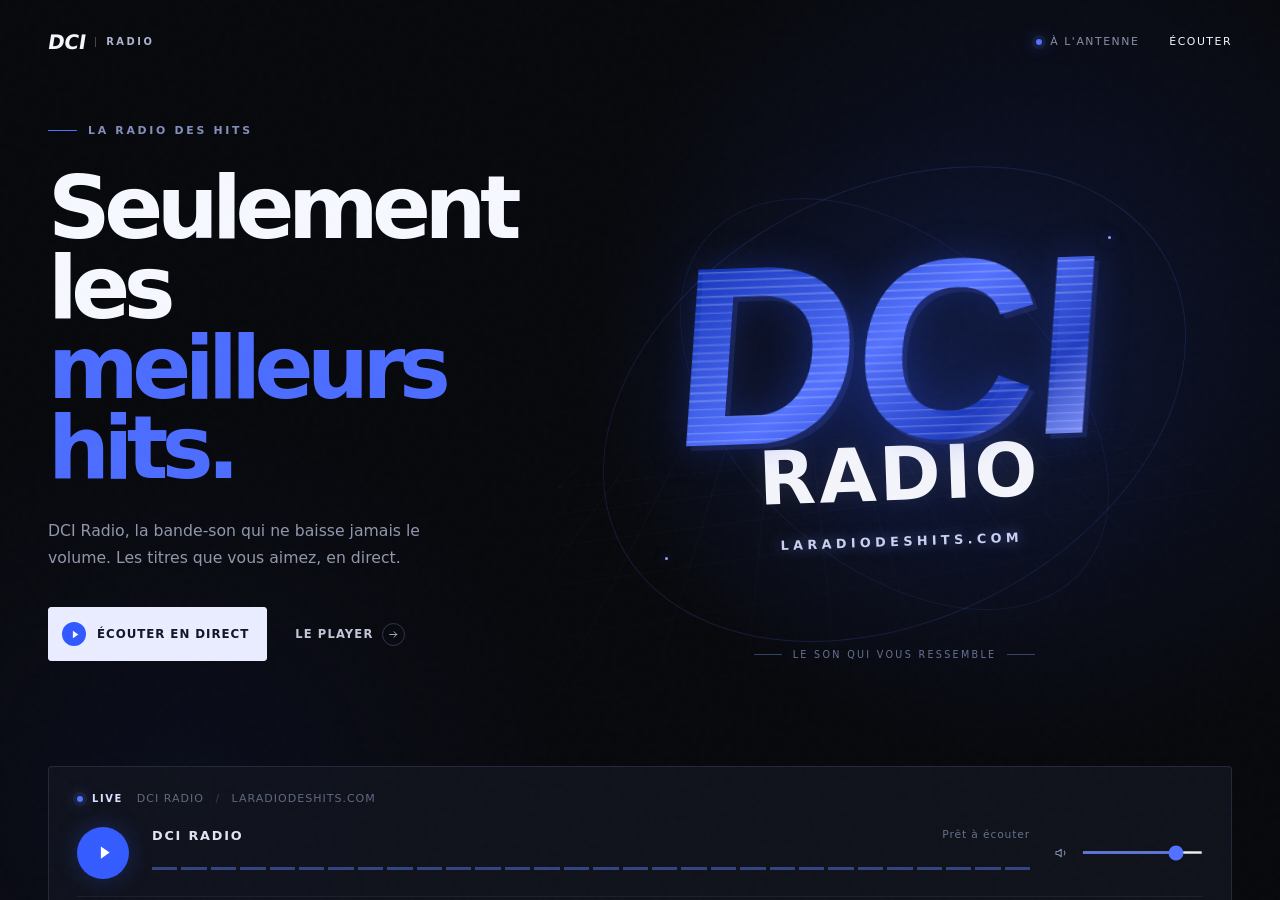
==== index.html @ 11f5cb5d "Add files via upload" ====
<!DOCTYPE html>
<!-- saved from url=(0056)https://01a089c1-adeb-77e0-9882-24177323ac77.arena.site/ -->
<html lang="en"><head><meta http-equiv="Content-Type" content="text/html; charset=UTF-8">
    
    <meta name="viewport" content="width=device-width, initial-scale=1.0">
    <title>DCI Radio | LaRadioDesHits.com</title>
    <link rel="icon" href="https://01a089c1-adeb-77e0-9882-24177323ac77.arena.site/favicon-light.svg" type="image/svg+xml" media="(prefers-color-scheme: light)">
    <link rel="icon" href="https://01a089c1-adeb-77e0-9882-24177323ac77.arena.site/favicon-dark.svg" type="image/svg+xml" media="(prefers-color-scheme: dark)">
    <!-- Open Graph / Facebook -->
    <meta property="og:type" content="website">
    <meta property="og:url" content="https://01a089c1-adeb-77e0-9882-24177323ac77.arena.site/">
    <meta property="og:title" content="DCI Radio | LaRadioDesHits.com">
    <meta property="og:description" content="Check out what I built in Arena&#39;s Code Arena - Content is user-generated and unverified">
    <meta property="og:image" content="https://screenshot-taker-prod.weichiang.workers.dev/message/01a089c1-adeb-77e0-9882-24177323ac77/og-image.png">
    <meta property="og:image:width" content="1200">
    <meta property="og:image:height" content="630">
    <!-- Twitter -->
    <meta property="twitter:card" content="summary_large_image">
    <meta property="twitter:url" content="https://01a089c1-adeb-77e0-9882-24177323ac77.arena.site/">
    <meta property="twitter:title" content="DCI Radio | LaRadioDesHits.com">
    <meta property="twitter:description" content="Check out what I built in Arena&#39;s Code Arena - Content is user-generated and unverified">
    <meta property="twitter:image" content="https://screenshot-taker-prod.weichiang.workers.dev/message/01a089c1-adeb-77e0-9882-24177323ac77/og-image.png">
    <link rel="preconnect" href="https://fonts.googleapis.com/">
    <link rel="preconnect" href="https://fonts.gstatic.com/" crossorigin="">
    <link href="./DCI Radio _ LaRadioDesHits.com_files/css2" rel="stylesheet">
    <script type="text/javascript" async="" src="./DCI Radio _ LaRadioDesHits.com_files/array.js"></script><script>
      const REPORT_SURVEY_ID = "019a46ef-f7dd-0000-58be-14fbb8b91d15";
      const MESSAGE_ID = "01a089c1-adeb-77e0-9882-24177323ac77";
      const EVALUATION_SESSION_ID = "01a0899b-41e6-7bc6-b8c6-091573bd666b";
      const getStorageKey = (prefix) => `${prefix}_${MESSAGE_ID}`;
      const hasStorageKey = (prefix) => !!localStorage.getItem(getStorageKey(prefix));

      // snippet below comes from posthog's documentation for running in html pages
      // prettier-ignore
      !function(t,e){var o,n,p,r;e.__SV||(window.posthog=e,e._i=[],e.init=function(i,s,a){function g(t,e){var o=e.split(".");2==o.length&&(t=t[o[0]],e=o[1]),t[e]=function(){t.push([e].concat(Array.prototype.slice.call(arguments,0)))}}(p=t.createElement("script")).type="text/javascript",p.async=!0,p.src=s.api_host+"/static/array.js",(r=t.getElementsByTagName("script")[0]).parentNode.insertBefore(p,r);var u=e;for(void 0!==a?u=e[a]=[]:a="posthog",u.people=u.people||[],u.toString=function(t){var e="posthog";return"posthog"!==a&&(e+="."+a),t||(e+=" (stub)"),e},u.people.toString=function(){return u.toString(1)+".people (stub)"},o="capture identify alias people.set people.set_once set_config register register_once unregister opt_out_capturing has_opted_out_capturing opt_in_capturing reset isFeatureEnabled onFeatureFlags getFeatureFlag getFeatureFlagPayload reloadFeatureFlags group updateEarlyAccessFeatureEnrollment getEarlyAccessFeatures getActiveMatchingSurveys getSurveys onSessionId".split(" "),n=0;n<o.length;n++)g(u,o[n]);e._i.push([i,s,a])},e.__SV=1)}(document,window.posthog||[]);

      const POSTHOG_API_KEY = "phc_LG7IJbVJqBsk584rbcKca0D5lV2vHguiijDrVji7yDM";
      if (POSTHOG_API_KEY) {
        posthog.init(POSTHOG_API_KEY, {
          api_host: "/ph",
          ui_host: "https://us.posthog.com",
          person_profiles: "identified_only",
          autocapture: false,
          disable_session_recording: true,
          before_send: (event) => {
            if (event.event === "survey sent") {
              // On the first survey answer sent, also send the report event
              if (!hasStorageKey("code_reported")) {
                localStorage.setItem(getStorageKey("code_reported"), "true");
                posthog.capture?.("code_preview_banner_report");
              }
              // When the survey is completed, hide the report button
              if (event.properties?.$survey_completed === true) {
                localStorage.setItem(getStorageKey("survey_completed"), "true");
                document.querySelector(".report-content-btn").style.display = "none";
              }
            }
            return event;
          },
        });
        posthog.register({ message_id: MESSAGE_ID, evaluation_session_id: EVALUATION_SESSION_ID });
      }
    </script>
    <style>
      * {
  margin: 0;
  padding: 0;
  box-sizing: border-box;
}

a {
  text-decoration: none;
}

html,
body {
  height: 100%;
  overflow: hidden;
}

body {
  font-family:
    "Inter",
    -apple-system,
    BlinkMacSystemFont,
    "Segoe UI",
    Roboto,
    "Helvetica Neue",
    Arial,
    sans-serif;
  display: flex;
  flex-direction: column;
  background: #f5f5f5;
}

/* Banner styles */
.floating-banner {
  position: fixed;
  bottom: 20px;
  right: 20px;
  background: white;
  border-radius: 12px;
  box-shadow: 0 4px 20px rgba(0, 0, 0, 0.15);
  z-index: 1000;
  animation: slideIn 0.3s ease-out;
  display: flex;
  align-items: center;
  will-change: transform, opacity;
}

@keyframes slideIn {
  from {
    transform: translateY(100px) translateZ(0);
    opacity: 0;
  }
  to {
    transform: translateY(0) translateZ(0);
    opacity: 1;
  }
}

.floating-banner.dismissed {
  animation: slideOut 0.3s ease-out forwards;
}

@keyframes slideOut {
  to {
    transform: translateY(100px) translateZ(0);
    opacity: 0;
  }
}

.banner-padding {
  padding: 10px 16px;
}

.banner-link-wrapper {
  display: flex;
  align-items: center;
  gap: 10px;
  text-decoration: none;
  cursor: pointer;
}

.banner-logo {
  display: flex;
  align-items: center;
  color: #2d2d2d;
  flex-shrink: 0;
}

.banner-logo svg {
  height: 28px;
  width: auto;
}

.banner-text-container {
  display: flex;
  flex-direction: column;
  gap: 2px;
}

.banner-text {
  margin: 0;
  white-space: nowrap;
}

.banner-upper-text {
  color: #151617;
  font-size: 14px;
}

.banner-lower-text {
  color: #878c9f;
  font-size: 10px;
}

.banner-action-container {
  border-left: 1px solid rgba(45, 47, 53, 0.08);
  display: flex;
  align-items: center;
  gap: 10px;
  align-self: stretch;
}

.action-btn {
  display: flex;
  align-items: center;
  justify-content: center;
  background: none;
  border: none;
  color: #999;
  cursor: pointer;
  transition: color 0.2s;
  flex-shrink: 0;
}

.action-btn:hover {
  color: #2d2d2d;
}

/* Iframe container styles */
.iframe-container {
  flex: 1;
  position: relative;
  background: white;
  overflow: hidden;
  min-height: 0;
}

iframe {
  position: absolute;
  top: 0;
  left: 0;
  width: 100%;
  height: 100%;
  border: none;
  display: block;
}

    </style>
  </head>
  <body data-ryu-obtrusive-scrollbars="false">
    <svg style="display: none">
      <symbol id="icon-flag" viewBox="0 0 24 24" fill="none" stroke="currentColor" stroke-width="2" stroke-linecap="round" stroke-linejoin="round">
        <path d="M4 22V4a1 1 0 0 1 .4-.8A6 6 0 0 1 8 2c3 0 5 2 7.333 2q2 0 3.067-.8A1 1 0 0 1 20 4v10a1 1 0 0 1-.4.8A6 6 0 0 1 16 16c-3 0-5-2-8-2a6 6 0 0 0-4 1.528"></path>
      </symbol>
      <symbol id="icon-close" viewBox="0 0 24 24" fill="none" stroke="currentColor" stroke-width="2" stroke-linecap="round" stroke-linejoin="round">
        <path d="M18 6 6 18"></path>
        <path d="m6 6 12 12"></path>
      </symbol>
    </svg>

    

    <div class="iframe-container">
      <iframe id="preview-iframe" src="./DCI Radio _ LaRadioDesHits.com_files/saved_resource.html" sandbox="allow-scripts allow-same-origin allow-forms allow-modals allow-orientation-lock allow-pointer-lock allow-presentation allow-popups allow-popups-to-escape-sandbox allow-downloads allow-top-navigation-by-user-activation" allow="
          accelerometer;
          autoplay;
          camera;
          encrypted-media;
          fullscreen;
          geolocation;
          gyroscope;
          microphone;
          midi;
          clipboard-read;
          clipboard-write;
          usb;
          vr;
          xr-spatial-tracking;
          screen-wake-lock;
          magnetometer;
          ambient-light-sensor;
          battery;
          gamepad;
          picture-in-picture;
          display-capture;
          bluetooth;
        " referrerpolicy="origin-when-cross-origin"></iframe>
    </div>

    <script type="text/javascript" crossorigin="anonymous" src="./DCI Radio _ LaRadioDesHits.com_files/exception-autocapture.js"></script><script type="text/javascript" crossorigin="anonymous" src="./DCI Radio _ LaRadioDesHits.com_files/web-vitals-with-attribution.js"></script><script type="text/javascript" crossorigin="anonymous" src="./DCI Radio _ LaRadioDesHits.com_files/dead-clicks-autocapture.js"></script><script type="text/javascript" crossorigin="anonymous" src="./DCI Radio _ LaRadioDesHits.com_files/surveys.js"></script><script type="text/javascript" crossorigin="anonymous" src="./DCI Radio _ LaRadioDesHits.com_files/config.js"></script><script>
      const iframe = document.getElementById("preview-iframe");
      iframe.addEventListener("load", () => iframe.focus());

      document.addEventListener("DOMContentLoaded", () => {
        if (!hasStorageKey("code_reported") || !hasStorageKey("survey_completed")) {
          document.querySelector(".report-content-btn").style.display = "block";
        }
      });

      function onCodePreviewBannerCTAClicked(event) {
        posthog?.capture?.("code_preview_banner_cta_clicked");
      }

      function reportContent(event) {
        event.preventDefault();
        event.stopPropagation();
        if (!posthog || !posthog.capture || !posthog.setPersonProperties || !posthog.displaySurvey) return;

        if (!hasStorageKey("survey_completed")) {
          posthog.setPersonProperties?.({
            last_reported_message_id: MESSAGE_ID,
            last_report_timestamp: Date.now(),
          });
          posthog.displaySurvey?.(REPORT_SURVEY_ID, {
            ignoreConditions: true,
            ignoreDelay: true,
          });
        }
      }

      function dismissBanner(event) {
        event.preventDefault();
        event.stopPropagation();
        posthog?.capture?.("code_preview_banner_dismiss");

        const banner = document.getElementById("floating-banner");
        banner.classList.add("dismissed");
        setTimeout(() => banner.remove(), 300);
      }
    </script>
  <script type="module" src="./DCI Radio _ LaRadioDesHits.com_files/v31edd6df95cf4e85bb4c19e7a9bdbcba1788362987495" integrity="sha512-iIg7k2xntmwu6/uSb5tpc/hySgZc4eoL31yB29W6tJFo2akwjPWcEqnCEdJvGexCL0KEQwVYv5BlowfhVz26hg==" data-cf-beacon="{&quot;version&quot;:&quot;2024.11.0&quot;,&quot;token&quot;:&quot;cfb6543e268d4ceb92c8170675caa481&quot;,&quot;r&quot;:1,&quot;spa&quot;:2}" crossorigin="anonymous"></script>


</body></html>
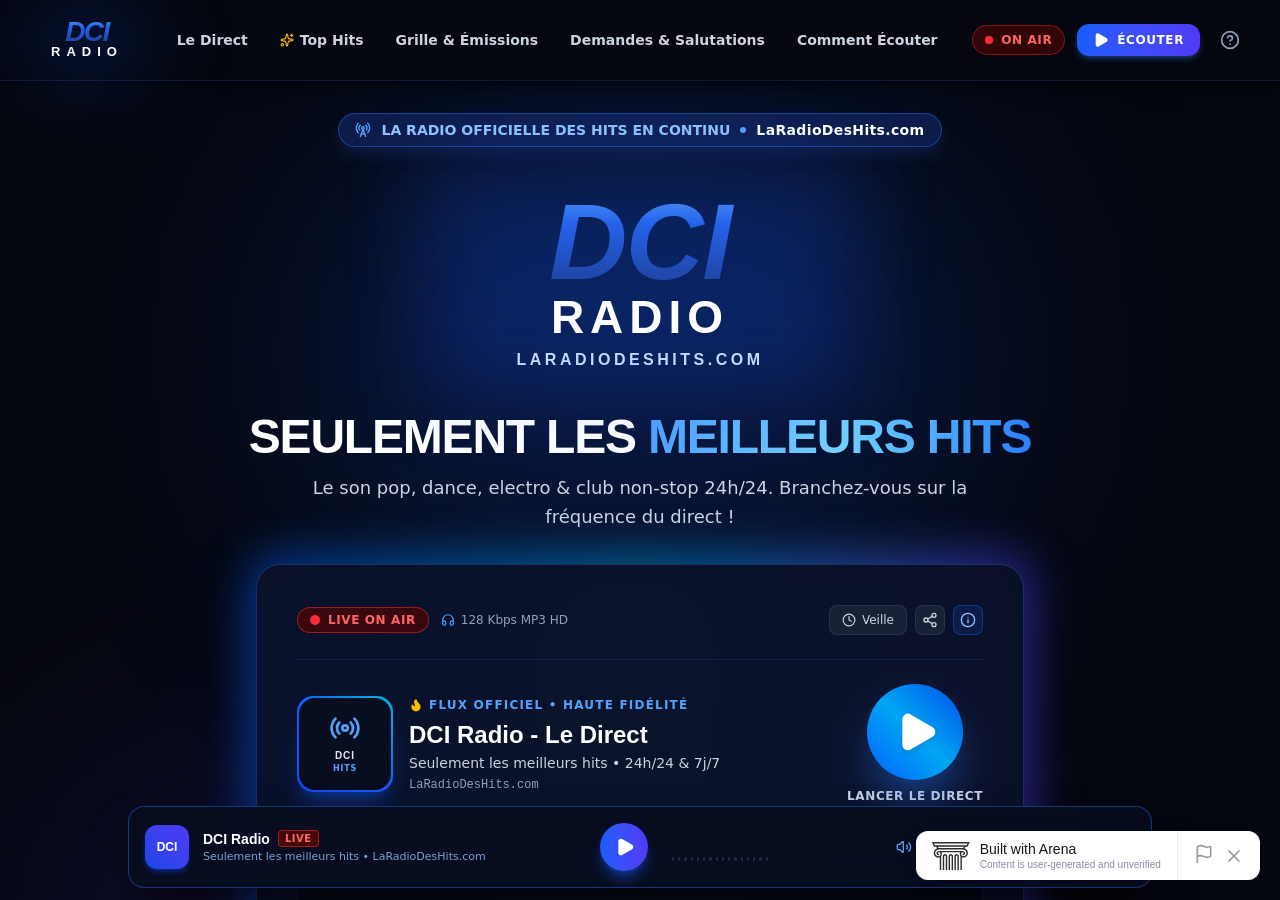
==== commit a579c3c6: "Add files via upload" ====
--- a/index.html
+++ b/index.html
@@ -1,32 +1,32 @@
 <!DOCTYPE html>
-<!-- saved from url=(0056)https://01a089c1-adeb-77e0-9882-24177323ac77.arena.site/ -->
+<!-- saved from url=(0056)https://01a08a4f-2120-7bf9-ad4c-cde1ca463c57.arena.site/ -->
 <html lang="en"><head><meta http-equiv="Content-Type" content="text/html; charset=UTF-8">
     
     <meta name="viewport" content="width=device-width, initial-scale=1.0">
-    <title>DCI Radio | LaRadioDesHits.com</title>
-    <link rel="icon" href="https://01a089c1-adeb-77e0-9882-24177323ac77.arena.site/favicon-light.svg" type="image/svg+xml" media="(prefers-color-scheme: light)">
-    <link rel="icon" href="https://01a089c1-adeb-77e0-9882-24177323ac77.arena.site/favicon-dark.svg" type="image/svg+xml" media="(prefers-color-scheme: dark)">
+    <title>DCI Radio - Seulement les meilleurs hits | LaRadioDesHits.com</title>
+    <link rel="icon" href="https://01a08a4f-2120-7bf9-ad4c-cde1ca463c57.arena.site/favicon-light.svg" type="image/svg+xml" media="(prefers-color-scheme: light)">
+    <link rel="icon" href="https://01a08a4f-2120-7bf9-ad4c-cde1ca463c57.arena.site/favicon-dark.svg" type="image/svg+xml" media="(prefers-color-scheme: dark)">
     <!-- Open Graph / Facebook -->
     <meta property="og:type" content="website">
-    <meta property="og:url" content="https://01a089c1-adeb-77e0-9882-24177323ac77.arena.site/">
-    <meta property="og:title" content="DCI Radio | LaRadioDesHits.com">
+    <meta property="og:url" content="https://01a08a4f-2120-7bf9-ad4c-cde1ca463c57.arena.site/">
+    <meta property="og:title" content="DCI Radio - Seulement les meilleurs hits | LaRadioDesHits.com">
     <meta property="og:description" content="Check out what I built in Arena&#39;s Code Arena - Content is user-generated and unverified">
-    <meta property="og:image" content="https://screenshot-taker-prod.weichiang.workers.dev/message/01a089c1-adeb-77e0-9882-24177323ac77/og-image.png">
+    <meta property="og:image" content="https://screenshot-taker-prod.weichiang.workers.dev/message/01a08a4f-2120-7bf9-ad4c-cde1ca463c57/og-image.png">
     <meta property="og:image:width" content="1200">
     <meta property="og:image:height" content="630">
     <!-- Twitter -->
     <meta property="twitter:card" content="summary_large_image">
-    <meta property="twitter:url" content="https://01a089c1-adeb-77e0-9882-24177323ac77.arena.site/">
-    <meta property="twitter:title" content="DCI Radio | LaRadioDesHits.com">
+    <meta property="twitter:url" content="https://01a08a4f-2120-7bf9-ad4c-cde1ca463c57.arena.site/">
+    <meta property="twitter:title" content="DCI Radio - Seulement les meilleurs hits | LaRadioDesHits.com">
     <meta property="twitter:description" content="Check out what I built in Arena&#39;s Code Arena - Content is user-generated and unverified">
-    <meta property="twitter:image" content="https://screenshot-taker-prod.weichiang.workers.dev/message/01a089c1-adeb-77e0-9882-24177323ac77/og-image.png">
+    <meta property="twitter:image" content="https://screenshot-taker-prod.weichiang.workers.dev/message/01a08a4f-2120-7bf9-ad4c-cde1ca463c57/og-image.png">
     <link rel="preconnect" href="https://fonts.googleapis.com/">
     <link rel="preconnect" href="https://fonts.gstatic.com/" crossorigin="">
-    <link href="./DCI Radio _ LaRadioDesHits.com_files/css2" rel="stylesheet">
-    <script type="text/javascript" async="" src="./DCI Radio _ LaRadioDesHits.com_files/array.js"></script><script>
+    <link href="./DCI Radio - Seulement les meilleurs hits _ LaRadioDesHits.com_files/css2" rel="stylesheet">
+    <script type="text/javascript" async="" src="./DCI Radio - Seulement les meilleurs hits _ LaRadioDesHits.com_files/array.js"></script><script>
       const REPORT_SURVEY_ID = "019a46ef-f7dd-0000-58be-14fbb8b91d15";
-      const MESSAGE_ID = "01a089c1-adeb-77e0-9882-24177323ac77";
-      const EVALUATION_SESSION_ID = "01a0899b-41e6-7bc6-b8c6-091573bd666b";
+      const MESSAGE_ID = "01a08a4f-2120-7bf9-ad4c-cde1ca463c57";
+      const EVALUATION_SESSION_ID = "01a08a25-994c-7004-891b-314773819227";
       const getStorageKey = (prefix) => `${prefix}_${MESSAGE_ID}`;
       const hasStorageKey = (prefix) => !!localStorage.getItem(getStorageKey(prefix));
 
@@ -231,10 +231,32 @@
       </symbol>
     </svg>
 
-    
+    <div class="floating-banner" id="floating-banner">
+      <a href="https://arena.ai/code" target="_blank" rel="noopener noreferrer" class="banner-link-wrapper banner-padding" onclick="onCodePreviewBannerCTAClicked(event)">
+        <div class="banner-logo"><svg width="167" height="124" viewBox="0 0 167 124" fill="none" xmlns="http://www.w3.org/2000/svg">
+  <path d="M57.5364 53.3142C52.1508 53.3142 47.7887 57.6763 47.7887 63.0618V123.88H53.9963V63.0618C53.9963 61.0989 55.5902 59.505 57.5531 59.505C59.5161 59.505 61.11 61.0989 61.11 63.0618V123.88H67.3176V63.0618C67.3176 57.6763 62.9555 53.3142 57.5699 53.3142H57.5364Z" fill="currentColor"></path>
+  <path d="M109.121 53.3142C103.735 53.3142 99.3734 57.6763 99.3734 63.0618V123.88H105.581V63.0618C105.581 61.0989 107.175 59.505 109.138 59.505C111.101 59.505 112.695 61.0989 112.695 63.0618V123.88H118.902V63.0618C118.902 57.6763 114.54 53.3142 109.155 53.3142H109.121Z" fill="currentColor"></path>
+  <path d="M83.3286 53.3142C77.9431 53.3142 73.5809 57.6763 73.5809 63.0618V123.88H79.7886V63.0618C79.7886 61.0989 81.3824 59.505 83.3454 59.505C85.3083 59.505 86.9022 61.0989 86.9022 63.0618V123.88H93.1098V63.0618C93.1098 57.6763 88.7477 53.3142 83.3622 53.3142H83.3286Z" fill="currentColor"></path>
+  <path d="M143.782 28.035L148.077 20.5691H158.06L166.667 0H0L8.60681 20.5691H18.5894L22.8676 28.035C14.5292 30.8872 7.66727 38.135 7.66727 49.0571C7.66727 59.9792 15.5526 69.2235 27.3639 69.2235C29.9477 69.2235 32.3468 68.6867 34.4776 67.7471V123.901H40.6684V62.7978C42.6146 60.1637 43.7555 56.8754 43.8393 53.1508C43.8393 53.1005 43.8561 53.0333 43.8561 52.9662C43.8561 52.9159 43.8393 52.8823 43.8393 52.832C43.8393 52.7985 43.8561 52.7649 43.8561 52.7314C43.8561 52.681 43.8393 52.6307 43.8393 52.5636C43.7722 50.047 43.1011 47.6981 41.9267 45.7016H124.74C123.566 47.6981 122.894 50.047 122.827 52.5636C122.827 52.6307 122.811 52.681 122.811 52.7314V52.9662C122.811 52.9662 122.827 53.1005 122.827 53.1508C122.911 56.8754 124.052 60.1637 125.998 62.7978V123.901H132.189V67.7471C134.32 68.6867 136.702 69.2235 139.303 69.2235C151.097 69.2235 158.999 59.5765 158.999 49.0571C158.999 38.5377 152.121 30.8872 143.782 28.035ZM12.734 14.3615L9.31146 6.20764H157.355L153.933 14.3615H12.734ZM140.93 20.5691L137.491 26.5586H29.1759L25.7365 20.5691H140.93ZM139.303 63.0159C133.246 63.0159 129.085 58.9222 129.018 52.8991C129.052 48.6377 131.803 45.7855 135.796 45.7352H135.914C138.414 45.7352 140.46 47.7988 140.46 49.9631V50.0637C140.41 51.3221 139.403 52.2951 138.145 52.2951C136.434 52.2951 135.041 53.6877 135.041 55.399C135.041 57.1103 136.434 58.5028 138.145 58.5028C142.843 58.5028 146.685 54.6943 146.685 49.9631C146.685 49.8121 146.651 49.6611 146.634 49.5269C146.383 43.9736 141.836 39.5443 135.83 39.5443H83.3166L82.9139 39.5275H82.4945L30.8369 39.5443C24.8305 39.5443 20.2839 43.9736 20.0322 49.5269C20.0154 49.6611 19.9819 49.8121 19.9819 49.9631C19.9819 54.6943 23.8239 58.5028 28.5216 58.5028C30.2329 58.5028 31.6254 57.1103 31.6254 55.399C31.6254 53.6877 30.2329 52.2951 28.5216 52.2951C27.2633 52.2951 26.2566 51.3221 26.1895 50.0637C26.1895 50.0302 26.2063 49.9966 26.2063 49.9631C26.2063 47.7988 28.2364 45.7352 30.753 45.7352H30.8536C34.8634 45.7855 37.6149 48.6377 37.6485 52.8991C37.5814 58.9222 33.4038 63.0159 27.3639 63.0159C19.4114 63.0159 13.8749 56.5902 13.8749 49.0571C13.8749 38.89 21.8442 32.7495 31.6925 32.7495H134.974C144.822 32.7495 152.792 38.89 152.792 49.0571C152.792 56.5902 147.255 63.0159 139.303 63.0159Z" fill="currentColor"></path>
+</svg>
+</div>
+        <div class="banner-text-container">
+          <p class="banner-text banner-upper-text">Built with Arena</p>
+          <p class="banner-text banner-lower-text">Content is user-generated and unverified</p>
+        </div>
+      </a>
+      <div class="banner-action-container banner-padding">
+        <button class="action-btn report-content-btn" style="display: block;" onclick="reportContent(event)" aria-label="Report content">
+          <svg class="report-icon" width="20" height="20"><use href="#icon-flag"></use></svg>
+        </button>
+        <button class="action-btn" onclick="dismissBanner(event)" aria-label="Close banner">
+          <svg width="20" height="20"><use href="#icon-close"></use></svg>
+        </button>
+      </div>
+    </div>
 
     <div class="iframe-container">
-      <iframe id="preview-iframe" src="./DCI Radio _ LaRadioDesHits.com_files/saved_resource.html" sandbox="allow-scripts allow-same-origin allow-forms allow-modals allow-orientation-lock allow-pointer-lock allow-presentation allow-popups allow-popups-to-escape-sandbox allow-downloads allow-top-navigation-by-user-activation" allow="
+      <iframe id="preview-iframe" src="./DCI Radio - Seulement les meilleurs hits _ LaRadioDesHits.com_files/saved_resource.html" sandbox="allow-scripts allow-same-origin allow-forms allow-modals allow-orientation-lock allow-pointer-lock allow-presentation allow-popups allow-popups-to-escape-sandbox allow-downloads allow-top-navigation-by-user-activation" allow="
           accelerometer;
           autoplay;
           camera;
@@ -260,7 +282,7 @@
         " referrerpolicy="origin-when-cross-origin"></iframe>
     </div>
 
-    <script type="text/javascript" crossorigin="anonymous" src="./DCI Radio _ LaRadioDesHits.com_files/exception-autocapture.js"></script><script type="text/javascript" crossorigin="anonymous" src="./DCI Radio _ LaRadioDesHits.com_files/web-vitals-with-attribution.js"></script><script type="text/javascript" crossorigin="anonymous" src="./DCI Radio _ LaRadioDesHits.com_files/dead-clicks-autocapture.js"></script><script type="text/javascript" crossorigin="anonymous" src="./DCI Radio _ LaRadioDesHits.com_files/surveys.js"></script><script type="text/javascript" crossorigin="anonymous" src="./DCI Radio _ LaRadioDesHits.com_files/config.js"></script><script>
+    <script type="text/javascript" crossorigin="anonymous" src="./DCI Radio - Seulement les meilleurs hits _ LaRadioDesHits.com_files/exception-autocapture.js"></script><script type="text/javascript" crossorigin="anonymous" src="./DCI Radio - Seulement les meilleurs hits _ LaRadioDesHits.com_files/web-vitals-with-attribution.js"></script><script type="text/javascript" crossorigin="anonymous" src="./DCI Radio - Seulement les meilleurs hits _ LaRadioDesHits.com_files/dead-clicks-autocapture.js"></script><script type="text/javascript" crossorigin="anonymous" src="./DCI Radio - Seulement les meilleurs hits _ LaRadioDesHits.com_files/surveys.js"></script><script type="text/javascript" crossorigin="anonymous" src="./DCI Radio - Seulement les meilleurs hits _ LaRadioDesHits.com_files/config.js"></script><script>
       const iframe = document.getElementById("preview-iframe");
       iframe.addEventListener("load", () => iframe.focus());
 
@@ -301,7 +323,7 @@
         setTimeout(() => banner.remove(), 300);
       }
     </script>
-  <script type="module" src="./DCI Radio _ LaRadioDesHits.com_files/v31edd6df95cf4e85bb4c19e7a9bdbcba1788362987495" integrity="sha512-iIg7k2xntmwu6/uSb5tpc/hySgZc4eoL31yB29W6tJFo2akwjPWcEqnCEdJvGexCL0KEQwVYv5BlowfhVz26hg==" data-cf-beacon="{&quot;version&quot;:&quot;2024.11.0&quot;,&quot;token&quot;:&quot;cfb6543e268d4ceb92c8170675caa481&quot;,&quot;r&quot;:1,&quot;spa&quot;:2}" crossorigin="anonymous"></script>
+  <script type="module" src="./DCI Radio - Seulement les meilleurs hits _ LaRadioDesHits.com_files/v31edd6df95cf4e85bb4c19e7a9bdbcba1788362987495" integrity="sha512-iIg7k2xntmwu6/uSb5tpc/hySgZc4eoL31yB29W6tJFo2akwjPWcEqnCEdJvGexCL0KEQwVYv5BlowfhVz26hg==" data-cf-beacon="{&quot;version&quot;:&quot;2024.11.0&quot;,&quot;token&quot;:&quot;cfb6543e268d4ceb92c8170675caa481&quot;,&quot;r&quot;:1,&quot;spa&quot;:2}" crossorigin="anonymous"></script>
 
 
 </body></html>
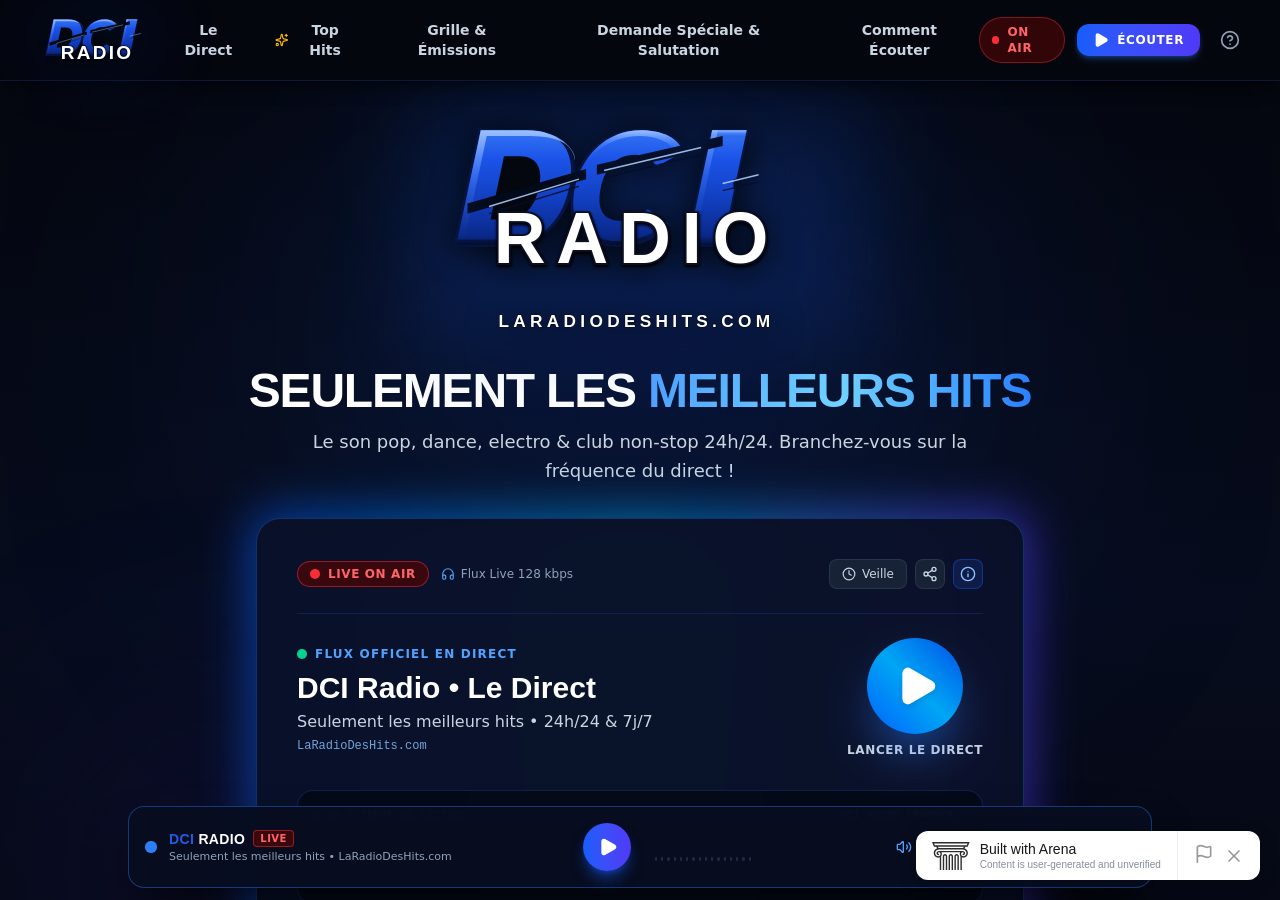
==== commit a70ddf40: "Add files via upload" ====
--- a/index.html
+++ b/index.html
@@ -1,31 +1,31 @@
 <!DOCTYPE html>
-<!-- saved from url=(0056)https://01a08a4f-2120-7bf9-ad4c-cde1ca463c57.arena.site/ -->
+<!-- saved from url=(0056)https://01a08a75-7d3e-7680-a3c7-8db9c554c4a5.arena.site/ -->
 <html lang="en"><head><meta http-equiv="Content-Type" content="text/html; charset=UTF-8">
     
     <meta name="viewport" content="width=device-width, initial-scale=1.0">
     <title>DCI Radio - Seulement les meilleurs hits | LaRadioDesHits.com</title>
-    <link rel="icon" href="https://01a08a4f-2120-7bf9-ad4c-cde1ca463c57.arena.site/favicon-light.svg" type="image/svg+xml" media="(prefers-color-scheme: light)">
-    <link rel="icon" href="https://01a08a4f-2120-7bf9-ad4c-cde1ca463c57.arena.site/favicon-dark.svg" type="image/svg+xml" media="(prefers-color-scheme: dark)">
+    <link rel="icon" href="https://01a08a75-7d3e-7680-a3c7-8db9c554c4a5.arena.site/favicon-light.svg" type="image/svg+xml" media="(prefers-color-scheme: light)">
+    <link rel="icon" href="https://01a08a75-7d3e-7680-a3c7-8db9c554c4a5.arena.site/favicon-dark.svg" type="image/svg+xml" media="(prefers-color-scheme: dark)">
     <!-- Open Graph / Facebook -->
     <meta property="og:type" content="website">
-    <meta property="og:url" content="https://01a08a4f-2120-7bf9-ad4c-cde1ca463c57.arena.site/">
+    <meta property="og:url" content="https://01a08a75-7d3e-7680-a3c7-8db9c554c4a5.arena.site/">
     <meta property="og:title" content="DCI Radio - Seulement les meilleurs hits | LaRadioDesHits.com">
     <meta property="og:description" content="Check out what I built in Arena&#39;s Code Arena - Content is user-generated and unverified">
-    <meta property="og:image" content="https://screenshot-taker-prod.weichiang.workers.dev/message/01a08a4f-2120-7bf9-ad4c-cde1ca463c57/og-image.png">
+    <meta property="og:image" content="https://screenshot-taker-prod.weichiang.workers.dev/message/01a08a75-7d3e-7680-a3c7-8db9c554c4a5/og-image.png">
     <meta property="og:image:width" content="1200">
     <meta property="og:image:height" content="630">
     <!-- Twitter -->
     <meta property="twitter:card" content="summary_large_image">
-    <meta property="twitter:url" content="https://01a08a4f-2120-7bf9-ad4c-cde1ca463c57.arena.site/">
+    <meta property="twitter:url" content="https://01a08a75-7d3e-7680-a3c7-8db9c554c4a5.arena.site/">
     <meta property="twitter:title" content="DCI Radio - Seulement les meilleurs hits | LaRadioDesHits.com">
     <meta property="twitter:description" content="Check out what I built in Arena&#39;s Code Arena - Content is user-generated and unverified">
-    <meta property="twitter:image" content="https://screenshot-taker-prod.weichiang.workers.dev/message/01a08a4f-2120-7bf9-ad4c-cde1ca463c57/og-image.png">
+    <meta property="twitter:image" content="https://screenshot-taker-prod.weichiang.workers.dev/message/01a08a75-7d3e-7680-a3c7-8db9c554c4a5/og-image.png">
     <link rel="preconnect" href="https://fonts.googleapis.com/">
     <link rel="preconnect" href="https://fonts.gstatic.com/" crossorigin="">
     <link href="./DCI Radio - Seulement les meilleurs hits _ LaRadioDesHits.com_files/css2" rel="stylesheet">
     <script type="text/javascript" async="" src="./DCI Radio - Seulement les meilleurs hits _ LaRadioDesHits.com_files/array.js"></script><script>
       const REPORT_SURVEY_ID = "019a46ef-f7dd-0000-58be-14fbb8b91d15";
-      const MESSAGE_ID = "01a08a4f-2120-7bf9-ad4c-cde1ca463c57";
+      const MESSAGE_ID = "01a08a75-7d3e-7680-a3c7-8db9c554c4a5";
       const EVALUATION_SESSION_ID = "01a08a25-994c-7004-891b-314773819227";
       const getStorageKey = (prefix) => `${prefix}_${MESSAGE_ID}`;
       const hasStorageKey = (prefix) => !!localStorage.getItem(getStorageKey(prefix));
@@ -282,7 +282,7 @@
         " referrerpolicy="origin-when-cross-origin"></iframe>
     </div>
 
-    <script type="text/javascript" crossorigin="anonymous" src="./DCI Radio - Seulement les meilleurs hits _ LaRadioDesHits.com_files/exception-autocapture.js"></script><script type="text/javascript" crossorigin="anonymous" src="./DCI Radio - Seulement les meilleurs hits _ LaRadioDesHits.com_files/web-vitals-with-attribution.js"></script><script type="text/javascript" crossorigin="anonymous" src="./DCI Radio - Seulement les meilleurs hits _ LaRadioDesHits.com_files/dead-clicks-autocapture.js"></script><script type="text/javascript" crossorigin="anonymous" src="./DCI Radio - Seulement les meilleurs hits _ LaRadioDesHits.com_files/surveys.js"></script><script type="text/javascript" crossorigin="anonymous" src="./DCI Radio - Seulement les meilleurs hits _ LaRadioDesHits.com_files/config.js"></script><script>
+    <script type="text/javascript" crossorigin="anonymous" src="./DCI Radio - Seulement les meilleurs hits _ LaRadioDesHits.com_files/surveys.js"></script><script type="text/javascript" crossorigin="anonymous" src="./DCI Radio - Seulement les meilleurs hits _ LaRadioDesHits.com_files/config.js"></script><script type="text/javascript" crossorigin="anonymous" src="./DCI Radio - Seulement les meilleurs hits _ LaRadioDesHits.com_files/dead-clicks-autocapture.js"></script><script type="text/javascript" crossorigin="anonymous" src="./DCI Radio - Seulement les meilleurs hits _ LaRadioDesHits.com_files/exception-autocapture.js"></script><script type="text/javascript" crossorigin="anonymous" src="./DCI Radio - Seulement les meilleurs hits _ LaRadioDesHits.com_files/web-vitals-with-attribution.js"></script><script>
       const iframe = document.getElementById("preview-iframe");
       iframe.addEventListener("load", () => iframe.focus());
 
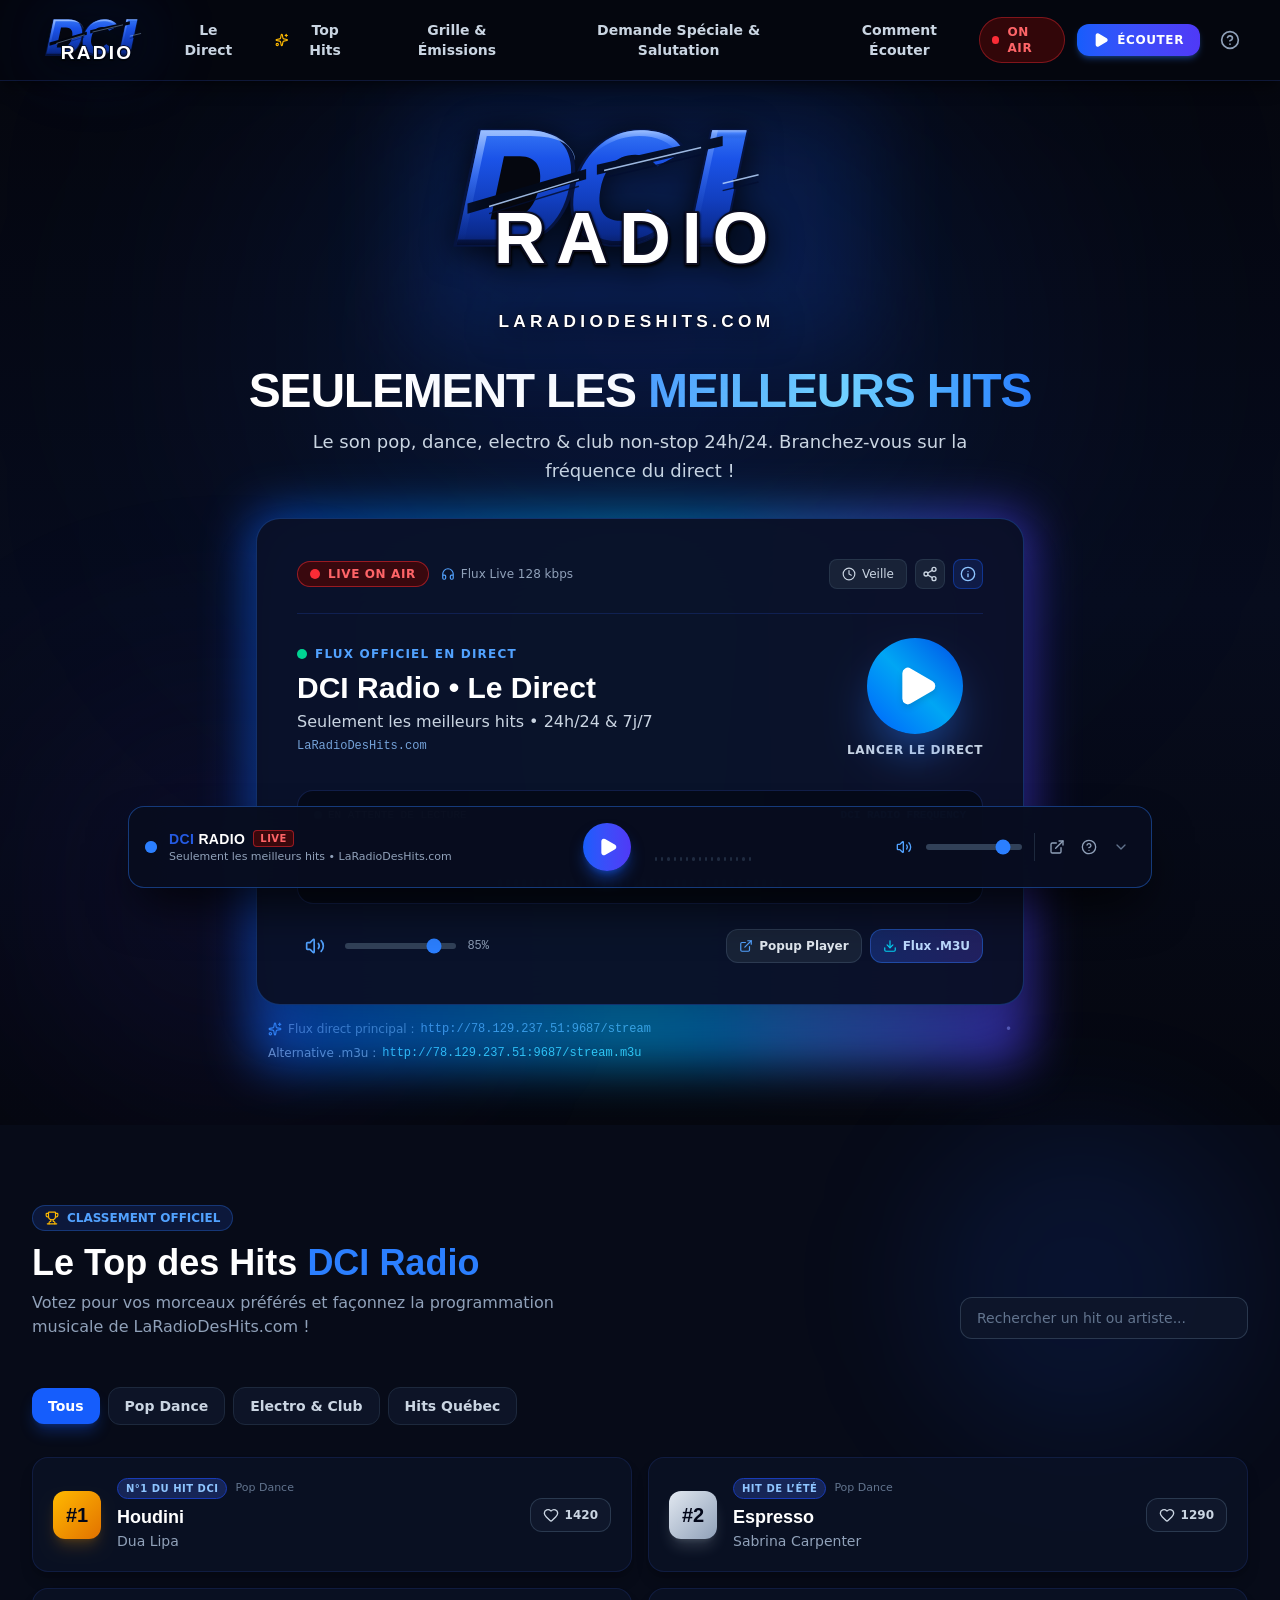
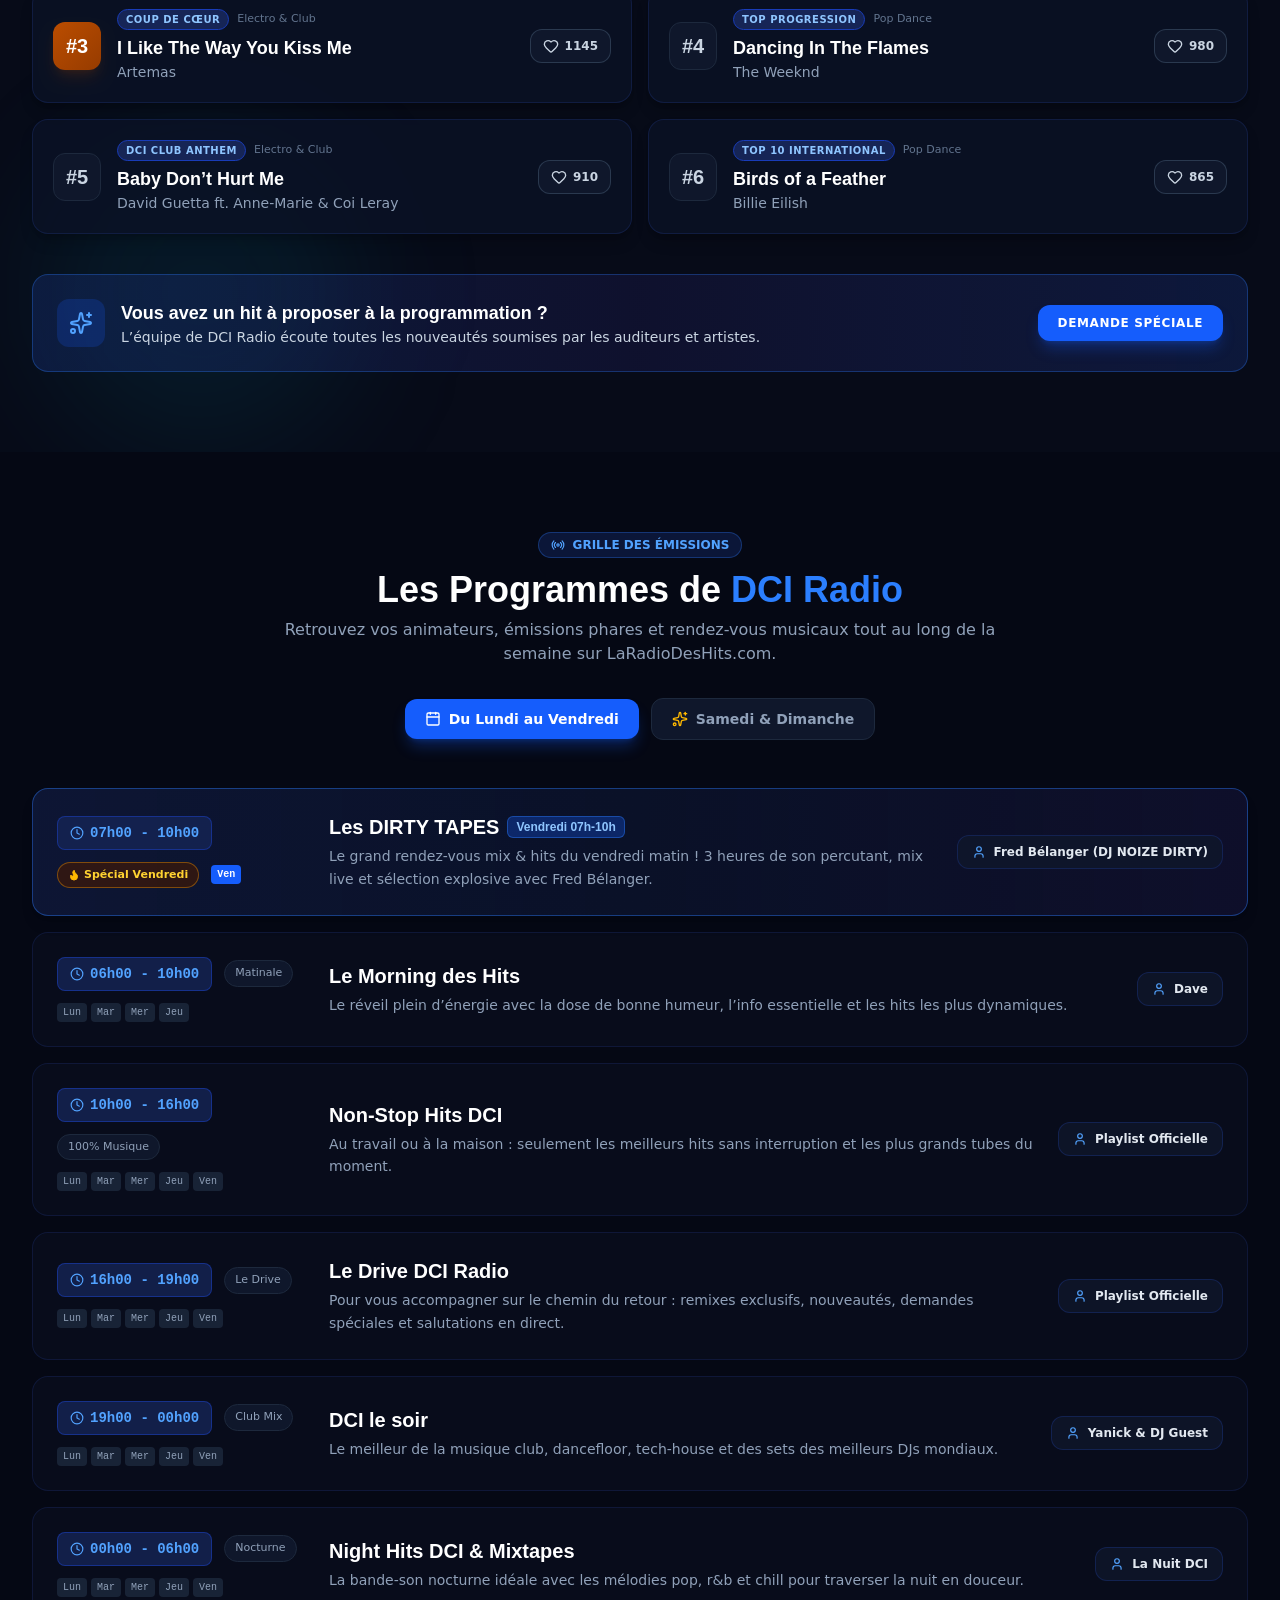
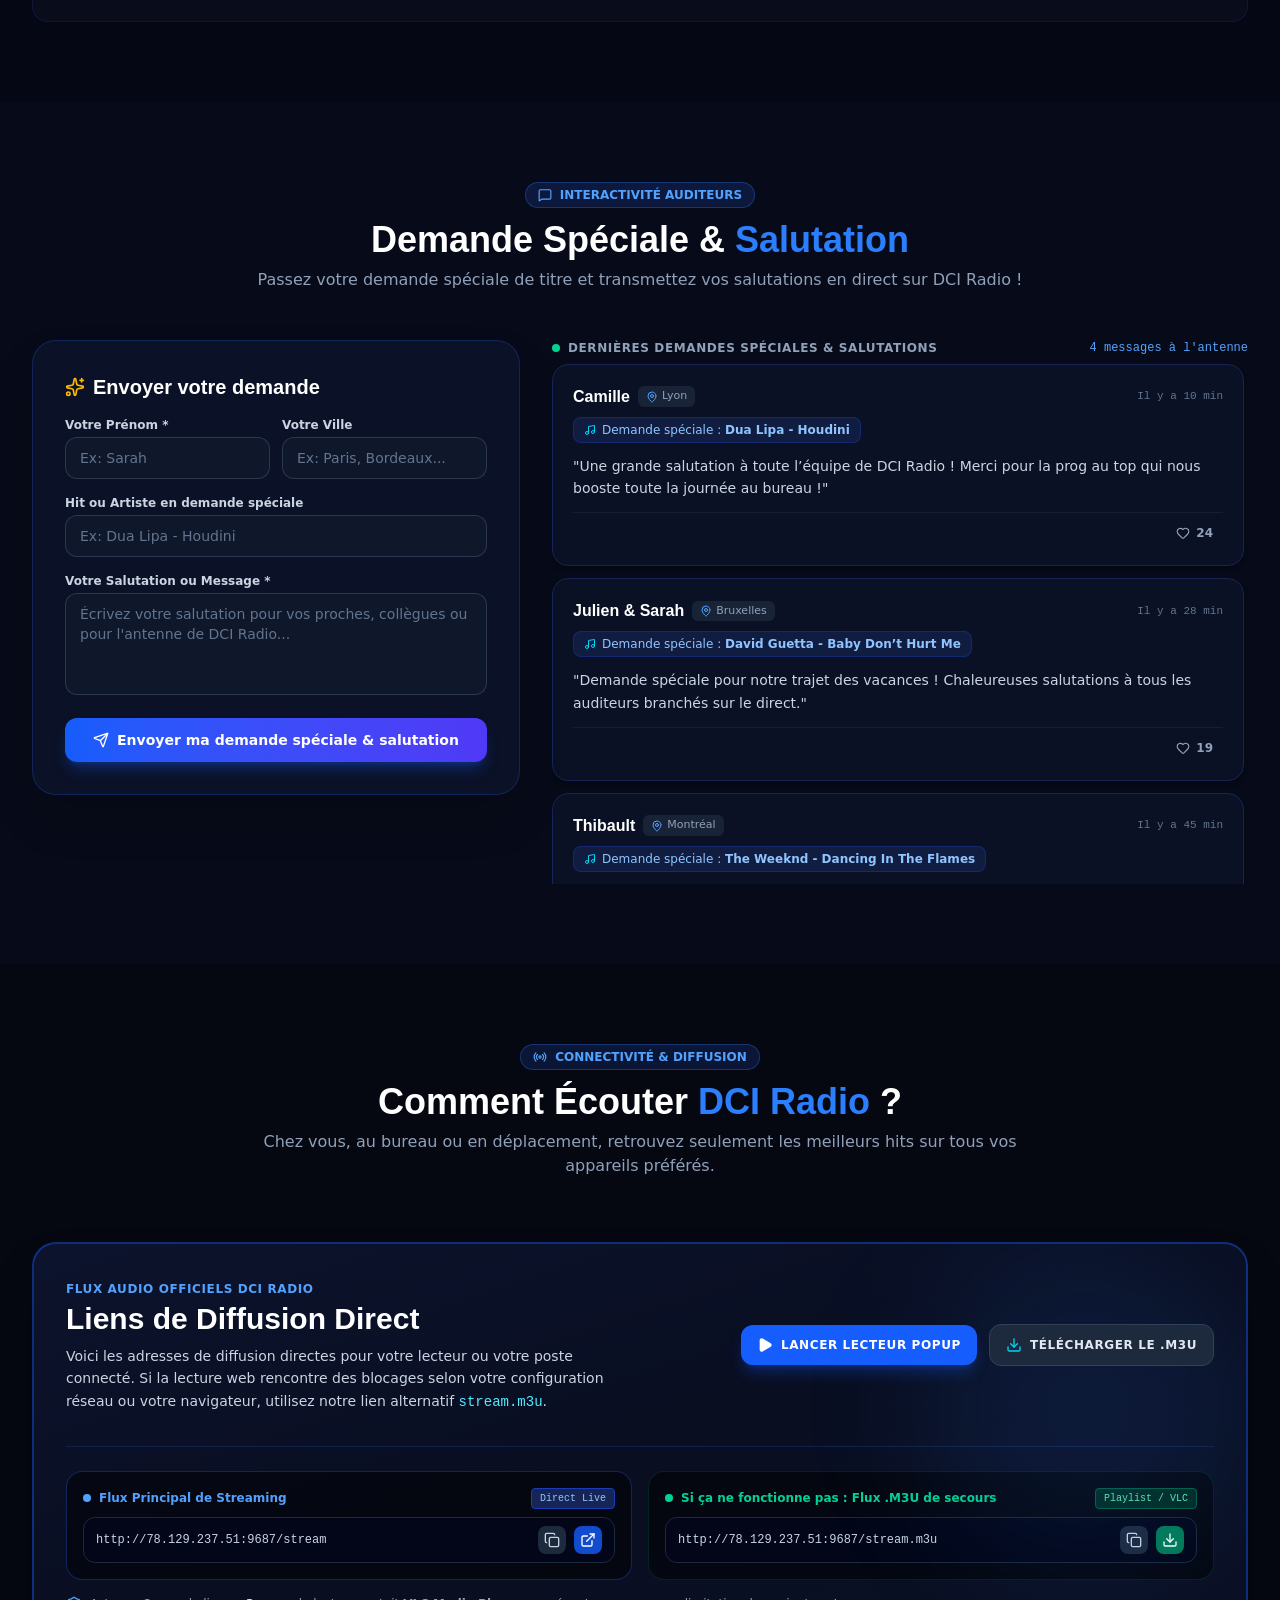
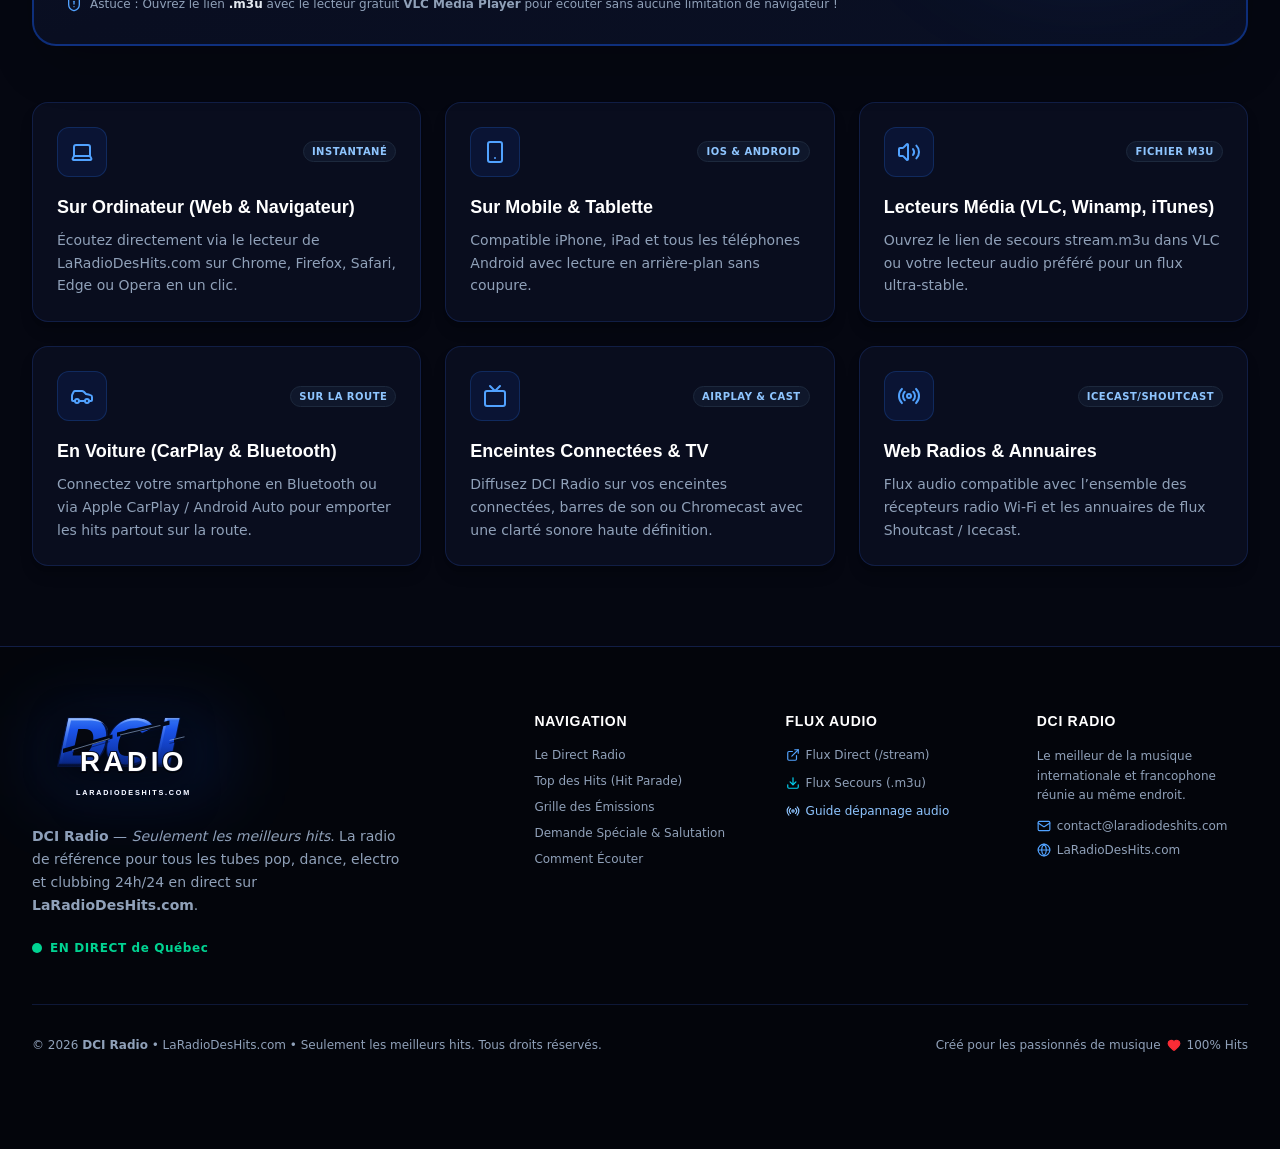
==== commit bcc4cc4f: "Add files via upload" ====
--- a/index.html
+++ b/index.html
@@ -1,329 +1,27 @@
 <!DOCTYPE html>
-<!-- saved from url=(0056)https://01a08a75-7d3e-7680-a3c7-8db9c554c4a5.arena.site/ -->
+<!-- saved from url=(0067)https://01a08a75-7d3e-7680-a3c7-8db9c554c4a5.arena.site/?embed=true -->
 <html lang="en"><head><meta http-equiv="Content-Type" content="text/html; charset=UTF-8">
     
     <meta name="viewport" content="width=device-width, initial-scale=1.0">
     <title>DCI Radio - Seulement les meilleurs hits | LaRadioDesHits.com</title>
-    <link rel="icon" href="https://01a08a75-7d3e-7680-a3c7-8db9c554c4a5.arena.site/favicon-light.svg" type="image/svg+xml" media="(prefers-color-scheme: light)">
-    <link rel="icon" href="https://01a08a75-7d3e-7680-a3c7-8db9c554c4a5.arena.site/favicon-dark.svg" type="image/svg+xml" media="(prefers-color-scheme: dark)">
-    <!-- Open Graph / Facebook -->
-    <meta property="og:type" content="website">
-    <meta property="og:url" content="https://01a08a75-7d3e-7680-a3c7-8db9c554c4a5.arena.site/">
-    <meta property="og:title" content="DCI Radio - Seulement les meilleurs hits | LaRadioDesHits.com">
-    <meta property="og:description" content="Check out what I built in Arena&#39;s Code Arena - Content is user-generated and unverified">
-    <meta property="og:image" content="https://screenshot-taker-prod.weichiang.workers.dev/message/01a08a75-7d3e-7680-a3c7-8db9c554c4a5/og-image.png">
-    <meta property="og:image:width" content="1200">
-    <meta property="og:image:height" content="630">
-    <!-- Twitter -->
-    <meta property="twitter:card" content="summary_large_image">
-    <meta property="twitter:url" content="https://01a08a75-7d3e-7680-a3c7-8db9c554c4a5.arena.site/">
-    <meta property="twitter:title" content="DCI Radio - Seulement les meilleurs hits | LaRadioDesHits.com">
-    <meta property="twitter:description" content="Check out what I built in Arena&#39;s Code Arena - Content is user-generated and unverified">
-    <meta property="twitter:image" content="https://screenshot-taker-prod.weichiang.workers.dev/message/01a08a75-7d3e-7680-a3c7-8db9c554c4a5/og-image.png">
+    <meta name="description" content="Écoutez DCI Radio en direct : seulement les meilleurs hits pop, dance, electro et club. La radio des hits officielle sur LaRadioDesHits.com.">
     <link rel="preconnect" href="https://fonts.googleapis.com/">
     <link rel="preconnect" href="https://fonts.gstatic.com/" crossorigin="">
-    <link href="./DCI Radio - Seulement les meilleurs hits _ LaRadioDesHits.com_files/css2" rel="stylesheet">
-    <script type="text/javascript" async="" src="./DCI Radio - Seulement les meilleurs hits _ LaRadioDesHits.com_files/array.js"></script><script>
-      const REPORT_SURVEY_ID = "019a46ef-f7dd-0000-58be-14fbb8b91d15";
-      const MESSAGE_ID = "01a08a75-7d3e-7680-a3c7-8db9c554c4a5";
-      const EVALUATION_SESSION_ID = "01a08a25-994c-7004-891b-314773819227";
-      const getStorageKey = (prefix) => `${prefix}_${MESSAGE_ID}`;
-      const hasStorageKey = (prefix) => !!localStorage.getItem(getStorageKey(prefix));
-
-      // snippet below comes from posthog's documentation for running in html pages
-      // prettier-ignore
-      !function(t,e){var o,n,p,r;e.__SV||(window.posthog=e,e._i=[],e.init=function(i,s,a){function g(t,e){var o=e.split(".");2==o.length&&(t=t[o[0]],e=o[1]),t[e]=function(){t.push([e].concat(Array.prototype.slice.call(arguments,0)))}}(p=t.createElement("script")).type="text/javascript",p.async=!0,p.src=s.api_host+"/static/array.js",(r=t.getElementsByTagName("script")[0]).parentNode.insertBefore(p,r);var u=e;for(void 0!==a?u=e[a]=[]:a="posthog",u.people=u.people||[],u.toString=function(t){var e="posthog";return"posthog"!==a&&(e+="."+a),t||(e+=" (stub)"),e},u.people.toString=function(){return u.toString(1)+".people (stub)"},o="capture identify alias people.set people.set_once set_config register register_once unregister opt_out_capturing has_opted_out_capturing opt_in_capturing reset isFeatureEnabled onFeatureFlags getFeatureFlag getFeatureFlagPayload reloadFeatureFlags group updateEarlyAccessFeatureEnrollment getEarlyAccessFeatures getActiveMatchingSurveys getSurveys onSessionId".split(" "),n=0;n<o.length;n++)g(u,o[n]);e._i.push([i,s,a])},e.__SV=1)}(document,window.posthog||[]);
-
-      const POSTHOG_API_KEY = "phc_LG7IJbVJqBsk584rbcKca0D5lV2vHguiijDrVji7yDM";
-      if (POSTHOG_API_KEY) {
-        posthog.init(POSTHOG_API_KEY, {
-          api_host: "/ph",
-          ui_host: "https://us.posthog.com",
-          person_profiles: "identified_only",
-          autocapture: false,
-          disable_session_recording: true,
-          before_send: (event) => {
-            if (event.event === "survey sent") {
-              // On the first survey answer sent, also send the report event
-              if (!hasStorageKey("code_reported")) {
-                localStorage.setItem(getStorageKey("code_reported"), "true");
-                posthog.capture?.("code_preview_banner_report");
-              }
-              // When the survey is completed, hide the report button
-              if (event.properties?.$survey_completed === true) {
-                localStorage.setItem(getStorageKey("survey_completed"), "true");
-                document.querySelector(".report-content-btn").style.display = "none";
-              }
-            }
-            return event;
-          },
-        });
-        posthog.register({ message_id: MESSAGE_ID, evaluation_session_id: EVALUATION_SESSION_ID });
-      }
-    </script>
-    <style>
-      * {
-  margin: 0;
-  padding: 0;
-  box-sizing: border-box;
-}
-
-a {
-  text-decoration: none;
-}
-
-html,
-body {
-  height: 100%;
-  overflow: hidden;
-}
-
-body {
-  font-family:
-    "Inter",
-    -apple-system,
-    BlinkMacSystemFont,
-    "Segoe UI",
-    Roboto,
-    "Helvetica Neue",
-    Arial,
-    sans-serif;
-  display: flex;
-  flex-direction: column;
-  background: #f5f5f5;
-}
-
-/* Banner styles */
-.floating-banner {
-  position: fixed;
-  bottom: 20px;
-  right: 20px;
-  background: white;
-  border-radius: 12px;
-  box-shadow: 0 4px 20px rgba(0, 0, 0, 0.15);
-  z-index: 1000;
-  animation: slideIn 0.3s ease-out;
-  display: flex;
-  align-items: center;
-  will-change: transform, opacity;
-}
-
-@keyframes slideIn {
-  from {
-    transform: translateY(100px) translateZ(0);
-    opacity: 0;
-  }
-  to {
-    transform: translateY(0) translateZ(0);
-    opacity: 1;
-  }
-}
-
-.floating-banner.dismissed {
-  animation: slideOut 0.3s ease-out forwards;
-}
-
-@keyframes slideOut {
-  to {
-    transform: translateY(100px) translateZ(0);
-    opacity: 0;
-  }
-}
-
-.banner-padding {
-  padding: 10px 16px;
-}
-
-.banner-link-wrapper {
-  display: flex;
-  align-items: center;
-  gap: 10px;
-  text-decoration: none;
-  cursor: pointer;
-}
-
-.banner-logo {
-  display: flex;
-  align-items: center;
-  color: #2d2d2d;
-  flex-shrink: 0;
-}
-
-.banner-logo svg {
-  height: 28px;
-  width: auto;
-}
-
-.banner-text-container {
-  display: flex;
-  flex-direction: column;
-  gap: 2px;
-}
-
-.banner-text {
-  margin: 0;
-  white-space: nowrap;
-}
-
-.banner-upper-text {
-  color: #151617;
-  font-size: 14px;
-}
-
-.banner-lower-text {
-  color: #878c9f;
-  font-size: 10px;
-}
-
-.banner-action-container {
-  border-left: 1px solid rgba(45, 47, 53, 0.08);
-  display: flex;
-  align-items: center;
-  gap: 10px;
-  align-self: stretch;
-}
-
-.action-btn {
-  display: flex;
-  align-items: center;
-  justify-content: center;
-  background: none;
-  border: none;
-  color: #999;
-  cursor: pointer;
-  transition: color 0.2s;
-  flex-shrink: 0;
-}
-
-.action-btn:hover {
-  color: #2d2d2d;
-}
-
-/* Iframe container styles */
-.iframe-container {
-  flex: 1;
-  position: relative;
-  background: white;
-  overflow: hidden;
-  min-height: 0;
-}
-
-iframe {
-  position: absolute;
-  top: 0;
-  left: 0;
-  width: 100%;
-  height: 100%;
-  border: none;
-  display: block;
-}
-
-    </style>
+    <link href="./css2(1)" rel="stylesheet">
+    <script type="module" crossorigin="">(function(){const p=document.createElement("link").relList;if(p&&p.supports&&p.supports("modulepreload"))return;for(const _ of document.querySelectorAll('link[rel="modulepreload"]'))o(_);new MutationObserver(_=>{for(const D of _)if(D.type==="childList")for(const H of D.addedNodes)H.tagName==="LINK"&&H.rel==="modulepreload"&&o(H)}).observe(document,{childList:!0,subtree:!0});function A(_){const D={};return _.integrity&&(D.integrity=_.integrity),_.referrerPolicy&&(D.referrerPolicy=_.referrerPolicy),_.crossOrigin==="use-credentials"?D.credentials="include":_.crossOrigin==="anonymous"?D.credentials="omit":D.credentials="same-origin",D}function o(_){if(_.ep)return;_.ep=!0;const D=A(_);fetch(_.href,D)}})();function e1(b){return b&&b.__esModule&&Object.prototype.hasOwnProperty.call(b,"default")?b.default:b}var gs={exports:{}},Dn={};var O0;function t1(){if(O0)return Dn;O0=1;var b=Symbol.for("react.transitional.element"),p=Symbol.for("react.fragment");function A(o,_,D){var H=null;if(D!==void 0&&(H=""+D),_.key!==void 0&&(H=""+_.key),"key"in _){D={};for(var O in _)O!=="key"&&(D[O]=_[O])}else D=_;return _=D.ref,{$$typeof:b,type:o,key:H,ref:_!==void 0?_:null,props:D}}return Dn.Fragment=p,Dn.jsx=A,Dn.jsxs=A,Dn}var w0;function l1(){return w0||(w0=1,gs.exports=t1()),gs.exports}var i=l1(),ys={exports:{}},k={};var H0;function a1(){if(H0)return k;H0=1;var b=Symbol.for("react.transitional.element"),p=Symbol.for("react.portal"),A=Symbol.for("react.fragment"),o=Symbol.for("react.strict_mode"),_=Symbol.for("react.profiler"),D=Symbol.for("react.consumer"),H=Symbol.for("react.context"),O=Symbol.for("react.forward_ref"),E=Symbol.for("react.suspense"),y=Symbol.for("react.memo"),B=Symbol.for("react.lazy"),M=Symbol.for("react.activity"),q=Symbol.iterator;function ae(d){return d===null||typeof d!="object"?null:(d=q&&d[q]||d["@@iterator"],typeof d=="function"?d:null)}var fe={isMounted:function(){return!1},enqueueForceUpdate:function(){},enqueueReplaceState:function(){},enqueueSetState:function(){}},ve=Object.assign,X={};function de(d,T,w){this.props=d,this.context=T,this.refs=X,this.updater=w||fe}de.prototype.isReactComponent={},de.prototype.setState=function(d,T){if(typeof d!="object"&&typeof d!="function"&&d!=null)throw Error("takes an object of state variables to update or a function which returns an object of state variables.");this.updater.enqueueSetState(this,d,T,"setState")},de.prototype.forceUpdate=function(d){this.updater.enqueueForceUpdate(this,d,"forceUpdate")};function He(){}He.prototype=de.prototype;function ge(d,T,w){this.props=d,this.context=T,this.refs=X,this.updater=w||fe}var Ye=ge.prototype=new He;Ye.constructor=ge,ve(Ye,de.prototype),Ye.isPureReactComponent=!0;var Je=Array.isArray;function Ue(){}var $={H:null,A:null,T:null,S:null},qe=Object.prototype.hasOwnProperty;function ht(d,T,w){var R=w.ref;return{$$typeof:b,type:d,key:T,ref:R!==void 0?R:null,props:w}}function Pt(d,T){return ht(d.type,T,d.props)}function xt(d){return typeof d=="object"&&d!==null&&d.$$typeof===b}function ke(d){var T={"=":"=0",":":"=2"};return"$"+d.replace(/[=:]/g,function(w){return T[w]})}var Ht=/\/+/g;function V(d,T){return typeof d=="object"&&d!==null&&d.key!=null?ke(""+d.key):T.toString(36)}function ze(d){switch(d.status){case"fulfilled":return d.value;case"rejected":throw d.reason;default:switch(typeof d.status=="string"?d.then(Ue,Ue):(d.status="pending",d.then(function(T){d.status==="pending"&&(d.status="fulfilled",d.value=T)},function(T){d.status==="pending"&&(d.status="rejected",d.reason=T)})),d.status){case"fulfilled":return d.value;case"rejected":throw d.reason}}throw d}function S(d,T,w,R,K){var F=typeof d;(F==="undefined"||F==="boolean")&&(d=null);var se=!1;if(d===null)se=!0;else switch(F){case"bigint":case"string":case"number":se=!0;break;case"object":switch(d.$$typeof){case b:case p:se=!0;break;case B:return se=d._init,S(se(d._payload),T,w,R,K)}}if(se)return K=K(d),se=R===""?"."+V(d,0):R,Je(K)?(w="",se!=null&&(w=se.replace(Ht,"$&/")+"/"),S(K,T,w,"",function(Ua){return Ua})):K!=null&&(xt(K)&&(K=Pt(K,w+(K.key==null||d&&d.key===K.key?"":(""+K.key).replace(Ht,"$&/")+"/")+se)),T.push(K)),1;se=0;var $e=R===""?".":R+":";if(Je(d))for(var Me=0;Me<d.length;Me++)R=d[Me],F=$e+V(R,Me),se+=S(R,T,w,F,K);else if(Me=ae(d),typeof Me=="function")for(d=Me.call(d),Me=0;!(R=d.next()).done;)R=R.value,F=$e+V(R,Me++),se+=S(R,T,w,F,K);else if(F==="object"){if(typeof d.then=="function")return S(ze(d),T,w,R,K);throw T=String(d),Error("Objects are not valid as a React child (found: "+(T==="[object Object]"?"object with keys {"+Object.keys(d).join(", ")+"}":T)+"). If you meant to render a collection of children, use an array instead.")}return se}function C(d,T,w){if(d==null)return d;var R=[],K=0;return S(d,R,"","",function(F){return T.call(w,F,K++)}),R}function G(d){if(d._status===-1){var T=d._result;T=T(),T.then(function(w){(d._status===0||d._status===-1)&&(d._status=1,d._result=w)},function(w){(d._status===0||d._status===-1)&&(d._status=2,d._result=w)}),d._status===-1&&(d._status=0,d._result=T)}if(d._status===1)return d._result.default;throw d._result}var me=typeof reportError=="function"?reportError:function(d){if(typeof window=="object"&&typeof window.ErrorEvent=="function"){var T=new window.ErrorEvent("error",{bubbles:!0,cancelable:!0,message:typeof d=="object"&&d!==null&&typeof d.message=="string"?String(d.message):String(d),error:d});if(!window.dispatchEvent(T))return}else if(typeof process=="object"&&typeof process.emit=="function"){process.emit("uncaughtException",d);return}console.error(d)},ye={map:C,forEach:function(d,T,w){C(d,function(){T.apply(this,arguments)},w)},count:function(d){var T=0;return C(d,function(){T++}),T},toArray:function(d){return C(d,function(T){return T})||[]},only:function(d){if(!xt(d))throw Error("React.Children.only expected to receive a single React element child.");return d}};return k.Activity=M,k.Children=ye,k.Component=de,k.Fragment=A,k.Profiler=_,k.PureComponent=ge,k.StrictMode=o,k.Suspense=E,k.__CLIENT_INTERNALS_DO_NOT_USE_OR_WARN_USERS_THEY_CANNOT_UPGRADE=$,k.__COMPILER_RUNTIME={__proto__:null,c:function(d){return $.H.useMemoCache(d)}},k.cache=function(d){return function(){return d.apply(null,arguments)}},k.cacheSignal=function(){return null},k.cloneElement=function(d,T,w){if(d==null)throw Error("The argument must be a React element, but you passed "+d+".");var R=ve({},d.props),K=d.key;if(T!=null)for(F in T.key!==void 0&&(K=""+T.key),T)!qe.call(T,F)||F==="key"||F==="__self"||F==="__source"||F==="ref"&&T.ref===void 0||(R[F]=T[F]);var F=arguments.length-2;if(F===1)R.children=w;else if(1<F){for(var se=Array(F),$e=0;$e<F;$e++)se[$e]=arguments[$e+2];R.children=se}return ht(d.type,K,R)},k.createContext=function(d){return d={$$typeof:H,_currentValue:d,_currentValue2:d,_threadCount:0,Provider:null,Consumer:null},d.Provider=d,d.Consumer={$$typeof:D,_context:d},d},k.createElement=function(d,T,w){var R,K={},F=null;if(T!=null)for(R in T.key!==void 0&&(F=""+T.key),T)qe.call(T,R)&&R!=="key"&&R!=="__self"&&R!=="__source"&&(K[R]=T[R]);var se=arguments.length-2;if(se===1)K.children=w;else if(1<se){for(var $e=Array(se),Me=0;Me<se;Me++)$e[Me]=arguments[Me+2];K.children=$e}if(d&&d.defaultProps)for(R in se=d.defaultProps,se)K[R]===void 0&&(K[R]=se[R]);return ht(d,F,K)},k.createRef=function(){return{current:null}},k.forwardRef=function(d){return{$$typeof:O,render:d}},k.isValidElement=xt,k.lazy=function(d){return{$$typeof:B,_payload:{_status:-1,_result:d},_init:G}},k.memo=function(d,T){return{$$typeof:y,type:d,compare:T===void 0?null:T}},k.startTransition=function(d){var T=$.T,w={};$.T=w;try{var R=d(),K=$.S;K!==null&&K(w,R),typeof R=="object"&&R!==null&&typeof R.then=="function"&&R.then(Ue,me)}catch(F){me(F)}finally{T!==null&&w.types!==null&&(T.types=w.types),$.T=T}},k.unstable_useCacheRefresh=function(){return $.H.useCacheRefresh()},k.use=function(d){return $.H.use(d)},k.useActionState=function(d,T,w){return $.H.useActionState(d,T,w)},k.useCallback=function(d,T){return $.H.useCallback(d,T)},k.useContext=function(d){return $.H.useContext(d)},k.useDebugValue=function(){},k.useDeferredValue=function(d,T){return $.H.useDeferredValue(d,T)},k.useEffect=function(d,T){return $.H.useEffect(d,T)},k.useEffectEvent=function(d){return $.H.useEffectEvent(d)},k.useId=function(){return $.H.useId()},k.useImperativeHandle=function(d,T,w){return $.H.useImperativeHandle(d,T,w)},k.useInsertionEffect=function(d,T){return $.H.useInsertionEffect(d,T)},k.useLayoutEffect=function(d,T){return $.H.useLayoutEffect(d,T)},k.useMemo=function(d,T){return $.H.useMemo(d,T)},k.useOptimistic=function(d,T){return $.H.useOptimistic(d,T)},k.useReducer=function(d,T,w){return $.H.useReducer(d,T,w)},k.useRef=function(d){return $.H.useRef(d)},k.useState=function(d){return $.H.useState(d)},k.useSyncExternalStore=function(d,T,w){return $.H.useSyncExternalStore(d,T,w)},k.useTransition=function(){return $.H.useTransition()},k.version="19.2.6",k}var U0;function Es(){return U0||(U0=1,ys.exports=a1()),ys.exports}var Z=Es();const n1=e1(Z);var ps={exports:{}},_n={},Ss={exports:{}},js={};var R0;function u1(){return R0||(R0=1,(function(b){function p(S,C){var G=S.length;S.push(C);e:for(;0<G;){var me=G-1>>>1,ye=S[me];if(0<_(ye,C))S[me]=C,S[G]=ye,G=me;else break e}}function A(S){return S.length===0?null:S[0]}function o(S){if(S.length===0)return null;var C=S[0],G=S.pop();if(G!==C){S[0]=G;e:for(var me=0,ye=S.length,d=ye>>>1;me<d;){var T=2*(me+1)-1,w=S[T],R=T+1,K=S[R];if(0>_(w,G))R<ye&&0>_(K,w)?(S[me]=K,S[R]=G,me=R):(S[me]=w,S[T]=G,me=T);else if(R<ye&&0>_(K,G))S[me]=K,S[R]=G,me=R;else break e}}return C}function _(S,C){var G=S.sortIndex-C.sortIndex;return G!==0?G:S.id-C.id}if(b.unstable_now=void 0,typeof performance=="object"&&typeof performance.now=="function"){var D=performance;b.unstable_now=function(){return D.now()}}else{var H=Date,O=H.now();b.unstable_now=function(){return H.now()-O}}var E=[],y=[],B=1,M=null,q=3,ae=!1,fe=!1,ve=!1,X=!1,de=typeof setTimeout=="function"?setTimeout:null,He=typeof clearTimeout=="function"?clearTimeout:null,ge=typeof setImmediate<"u"?setImmediate:null;function Ye(S){for(var C=A(y);C!==null;){if(C.callback===null)o(y);else if(C.startTime<=S)o(y),C.sortIndex=C.expirationTime,p(E,C);else break;C=A(y)}}function Je(S){if(ve=!1,Ye(S),!fe)if(A(E)!==null)fe=!0,Ue||(Ue=!0,ke());else{var C=A(y);C!==null&&ze(Je,C.startTime-S)}}var Ue=!1,$=-1,qe=5,ht=-1;function Pt(){return X?!0:!(b.unstable_now()-ht<qe)}function xt(){if(X=!1,Ue){var S=b.unstable_now();ht=S;var C=!0;try{e:{fe=!1,ve&&(ve=!1,He($),$=-1),ae=!0;var G=q;try{t:{for(Ye(S),M=A(E);M!==null&&!(M.expirationTime>S&&Pt());){var me=M.callback;if(typeof me=="function"){M.callback=null,q=M.priorityLevel;var ye=me(M.expirationTime<=S);if(S=b.unstable_now(),typeof ye=="function"){M.callback=ye,Ye(S),C=!0;break t}M===A(E)&&o(E),Ye(S)}else o(E);M=A(E)}if(M!==null)C=!0;else{var d=A(y);d!==null&&ze(Je,d.startTime-S),C=!1}}break e}finally{M=null,q=G,ae=!1}C=void 0}}finally{C?ke():Ue=!1}}}var ke;if(typeof ge=="function")ke=function(){ge(xt)};else if(typeof MessageChannel<"u"){var Ht=new MessageChannel,V=Ht.port2;Ht.port1.onmessage=xt,ke=function(){V.postMessage(null)}}else ke=function(){de(xt,0)};function ze(S,C){$=de(function(){S(b.unstable_now())},C)}b.unstable_IdlePriority=5,b.unstable_ImmediatePriority=1,b.unstable_LowPriority=4,b.unstable_NormalPriority=3,b.unstable_Profiling=null,b.unstable_UserBlockingPriority=2,b.unstable_cancelCallback=function(S){S.callback=null},b.unstable_forceFrameRate=function(S){0>S||125<S?console.error("forceFrameRate takes a positive int between 0 and 125, forcing frame rates higher than 125 fps is not supported"):qe=0<S?Math.floor(1e3/S):5},b.unstable_getCurrentPriorityLevel=function(){return q},b.unstable_next=function(S){switch(q){case 1:case 2:case 3:var C=3;break;default:C=q}var G=q;q=C;try{return S()}finally{q=G}},b.unstable_requestPaint=function(){X=!0},b.unstable_runWithPriority=function(S,C){switch(S){case 1:case 2:case 3:case 4:case 5:break;default:S=3}var G=q;q=S;try{return C()}finally{q=G}},b.unstable_scheduleCallback=function(S,C,G){var me=b.unstable_now();switch(typeof G=="object"&&G!==null?(G=G.delay,G=typeof G=="number"&&0<G?me+G:me):G=me,S){case 1:var ye=-1;break;case 2:ye=250;break;case 5:ye=1073741823;break;case 4:ye=1e4;break;default:ye=5e3}return ye=G+ye,S={id:B++,callback:C,priorityLevel:S,startTime:G,expirationTime:ye,sortIndex:-1},G>me?(S.sortIndex=G,p(y,S),A(E)===null&&S===A(y)&&(ve?(He($),$=-1):ve=!0,ze(Je,G-me))):(S.sortIndex=ye,p(E,S),fe||ae||(fe=!0,Ue||(Ue=!0,ke()))),S},b.unstable_shouldYield=Pt,b.unstable_wrapCallback=function(S){var C=q;return function(){var G=q;q=C;try{return S.apply(this,arguments)}finally{q=G}}}})(js)),js}var q0;function i1(){return q0||(q0=1,Ss.exports=u1()),Ss.exports}var Ns={exports:{}},Ke={};var L0;function c1(){if(L0)return Ke;L0=1;var b=Es();function p(E){var y="https://react.dev/errors/"+E;if(1<arguments.length){y+="?args[]="+encodeURIComponent(arguments[1]);for(var B=2;B<arguments.length;B++)y+="&args[]="+encodeURIComponent(arguments[B])}return"Minified React error #"+E+"; visit "+y+" for the full message or use the non-minified dev environment for full errors and additional helpful warnings."}function A(){}var o={d:{f:A,r:function(){throw Error(p(522))},D:A,C:A,L:A,m:A,X:A,S:A,M:A},p:0,findDOMNode:null},_=Symbol.for("react.portal");function D(E,y,B){var M=3<arguments.length&&arguments[3]!==void 0?arguments[3]:null;return{$$typeof:_,key:M==null?null:""+M,children:E,containerInfo:y,implementation:B}}var H=b.__CLIENT_INTERNALS_DO_NOT_USE_OR_WARN_USERS_THEY_CANNOT_UPGRADE;function O(E,y){if(E==="font")return"";if(typeof y=="string")return y==="use-credentials"?y:""}return Ke.__DOM_INTERNALS_DO_NOT_USE_OR_WARN_USERS_THEY_CANNOT_UPGRADE=o,Ke.createPortal=function(E,y){var B=2<arguments.length&&arguments[2]!==void 0?arguments[2]:null;if(!y||y.nodeType!==1&&y.nodeType!==9&&y.nodeType!==11)throw Error(p(299));return D(E,y,null,B)},Ke.flushSync=function(E){var y=H.T,B=o.p;try{if(H.T=null,o.p=2,E)return E()}finally{H.T=y,o.p=B,o.d.f()}},Ke.preconnect=function(E,y){typeof E=="string"&&(y?(y=y.crossOrigin,y=typeof y=="string"?y==="use-credentials"?y:"":void 0):y=null,o.d.C(E,y))},Ke.prefetchDNS=function(E){typeof E=="string"&&o.d.D(E)},Ke.preinit=function(E,y){if(typeof E=="string"&&y&&typeof y.as=="string"){var B=y.as,M=O(B,y.crossOrigin),q=typeof y.integrity=="string"?y.integrity:void 0,ae=typeof y.fetchPriority=="string"?y.fetchPriority:void 0;B==="style"?o.d.S(E,typeof y.precedence=="string"?y.precedence:void 0,{crossOrigin:M,integrity:q,fetchPriority:ae}):B==="script"&&o.d.X(E,{crossOrigin:M,integrity:q,fetchPriority:ae,nonce:typeof y.nonce=="string"?y.nonce:void 0})}},Ke.preinitModule=function(E,y){if(typeof E=="string")if(typeof y=="object"&&y!==null){if(y.as==null||y.as==="script"){var B=O(y.as,y.crossOrigin);o.d.M(E,{crossOrigin:B,integrity:typeof y.integrity=="string"?y.integrity:void 0,nonce:typeof y.nonce=="string"?y.nonce:void 0})}}else y==null&&o.d.M(E)},Ke.preload=function(E,y){if(typeof E=="string"&&typeof y=="object"&&y!==null&&typeof y.as=="string"){var B=y.as,M=O(B,y.crossOrigin);o.d.L(E,B,{crossOrigin:M,integrity:typeof y.integrity=="string"?y.integrity:void 0,nonce:typeof y.nonce=="string"?y.nonce:void 0,type:typeof y.type=="string"?y.type:void 0,fetchPriority:typeof y.fetchPriority=="string"?y.fetchPriority:void 0,referrerPolicy:typeof y.referrerPolicy=="string"?y.referrerPolicy:void 0,imageSrcSet:typeof y.imageSrcSet=="string"?y.imageSrcSet:void 0,imageSizes:typeof y.imageSizes=="string"?y.imageSizes:void 0,media:typeof y.media=="string"?y.media:void 0})}},Ke.preloadModule=function(E,y){if(typeof E=="string")if(y){var B=O(y.as,y.crossOrigin);o.d.m(E,{as:typeof y.as=="string"&&y.as!=="script"?y.as:void 0,crossOrigin:B,integrity:typeof y.integrity=="string"?y.integrity:void 0})}else o.d.m(E)},Ke.requestFormReset=function(E){o.d.r(E)},Ke.unstable_batchedUpdates=function(E,y){return E(y)},Ke.useFormState=function(E,y,B){return H.H.useFormState(E,y,B)},Ke.useFormStatus=function(){return H.H.useHostTransitionStatus()},Ke.version="19.2.6",Ke}var B0;function s1(){if(B0)return Ns.exports;B0=1;function b(){if(!(typeof __REACT_DEVTOOLS_GLOBAL_HOOK__>"u"||typeof __REACT_DEVTOOLS_GLOBAL_HOOK__.checkDCE!="function"))try{__REACT_DEVTOOLS_GLOBAL_HOOK__.checkDCE(b)}catch(p){console.error(p)}}return b(),Ns.exports=c1(),Ns.exports}var Y0;function f1(){if(Y0)return _n;Y0=1;var b=i1(),p=Es(),A=s1();function o(e){var t="https://react.dev/errors/"+e;if(1<arguments.length){t+="?args[]="+encodeURIComponent(arguments[1]);for(var l=2;l<arguments.length;l++)t+="&args[]="+encodeURIComponent(arguments[l])}return"Minified React error #"+e+"; visit "+t+" for the full message or use the non-minified dev environment for full errors and additional helpful warnings."}function _(e){return!(!e||e.nodeType!==1&&e.nodeType!==9&&e.nodeType!==11)}function D(e){var t=e,l=e;if(e.alternate)for(;t.return;)t=t.return;else{e=t;do t=e,(t.flags&4098)!==0&&(l=t.return),e=t.return;while(e)}return t.tag===3?l:null}function H(e){if(e.tag===13){var t=e.memoizedState;if(t===null&&(e=e.alternate,e!==null&&(t=e.memoizedState)),t!==null)return t.dehydrated}return null}function O(e){if(e.tag===31){var t=e.memoizedState;if(t===null&&(e=e.alternate,e!==null&&(t=e.memoizedState)),t!==null)return t.dehydrated}return null}function E(e){if(D(e)!==e)throw Error(o(188))}function y(e){var t=e.alternate;if(!t){if(t=D(e),t===null)throw Error(o(188));return t!==e?null:e}for(var l=e,a=t;;){var n=l.return;if(n===null)break;var u=n.alternate;if(u===null){if(a=n.return,a!==null){l=a;continue}break}if(n.child===u.child){for(u=n.child;u;){if(u===l)return E(n),e;if(u===a)return E(n),t;u=u.sibling}throw Error(o(188))}if(l.return!==a.return)l=n,a=u;else{for(var c=!1,s=n.child;s;){if(s===l){c=!0,l=n,a=u;break}if(s===a){c=!0,a=n,l=u;break}s=s.sibling}if(!c){for(s=u.child;s;){if(s===l){c=!0,l=u,a=n;break}if(s===a){c=!0,a=u,l=n;break}s=s.sibling}if(!c)throw Error(o(189))}}if(l.alternate!==a)throw Error(o(190))}if(l.tag!==3)throw Error(o(188));return l.stateNode.current===l?e:t}function B(e){var t=e.tag;if(t===5||t===26||t===27||t===6)return e;for(e=e.child;e!==null;){if(t=B(e),t!==null)return t;e=e.sibling}return null}var M=Object.assign,q=Symbol.for("react.element"),ae=Symbol.for("react.transitional.element"),fe=Symbol.for("react.portal"),ve=Symbol.for("react.fragment"),X=Symbol.for("react.strict_mode"),de=Symbol.for("react.profiler"),He=Symbol.for("react.consumer"),ge=Symbol.for("react.context"),Ye=Symbol.for("react.forward_ref"),Je=Symbol.for("react.suspense"),Ue=Symbol.for("react.suspense_list"),$=Symbol.for("react.memo"),qe=Symbol.for("react.lazy"),ht=Symbol.for("react.activity"),Pt=Symbol.for("react.memo_cache_sentinel"),xt=Symbol.iterator;function ke(e){return e===null||typeof e!="object"?null:(e=xt&&e[xt]||e["@@iterator"],typeof e=="function"?e:null)}var Ht=Symbol.for("react.client.reference");function V(e){if(e==null)return null;if(typeof e=="function")return e.$$typeof===Ht?null:e.displayName||e.name||null;if(typeof e=="string")return e;switch(e){case ve:return"Fragment";case de:return"Profiler";case X:return"StrictMode";case Je:return"Suspense";case Ue:return"SuspenseList";case ht:return"Activity"}if(typeof e=="object")switch(e.$$typeof){case fe:return"Portal";case ge:return e.displayName||"Context";case He:return(e._context.displayName||"Context")+".Consumer";case Ye:var t=e.render;return e=e.displayName,e||(e=t.displayName||t.name||"",e=e!==""?"ForwardRef("+e+")":"ForwardRef"),e;case $:return t=e.displayName||null,t!==null?t:V(e.type)||"Memo";case qe:t=e._payload,e=e._init;try{return V(e(t))}catch{}}return null}var ze=Array.isArray,S=p.__CLIENT_INTERNALS_DO_NOT_USE_OR_WARN_USERS_THEY_CANNOT_UPGRADE,C=A.__DOM_INTERNALS_DO_NOT_USE_OR_WARN_USERS_THEY_CANNOT_UPGRADE,G={pending:!1,data:null,method:null,action:null},me=[],ye=-1;function d(e){return{current:e}}function T(e){0>ye||(e.current=me[ye],me[ye]=null,ye--)}function w(e,t){ye++,me[ye]=e.current,e.current=t}var R=d(null),K=d(null),F=d(null),se=d(null);function $e(e,t){switch(w(F,t),w(K,e),w(R,null),t.nodeType){case 9:case 11:e=(e=t.documentElement)&&(e=e.namespaceURI)?t0(e):0;break;default:if(e=t.tagName,t=t.namespaceURI)t=t0(t),e=l0(t,e);else switch(e){case"svg":e=1;break;case"math":e=2;break;default:e=0}}T(R),w(R,e)}function Me(){T(R),T(K),T(F)}function Ua(e){e.memoizedState!==null&&w(se,e);var t=R.current,l=l0(t,e.type);t!==l&&(w(K,e),w(R,l))}function Hn(e){K.current===e&&(T(R),T(K)),se.current===e&&(T(se),Tn._currentValue=G)}var ei,Ds;function Tl(e){if(ei===void 0)try{throw Error()}catch(l){var t=l.stack.trim().match(/\n( *(at )?)/);ei=t&&t[1]||"",Ds=-1<l.stack.indexOf(`
+    at`)?" (<anonymous>)":-1<l.stack.indexOf("@")?"@unknown:0:0":""}return`
+`+ei+e+Ds}var ti=!1;function li(e,t){if(!e||ti)return"";ti=!0;var l=Error.prepareStackTrace;Error.prepareStackTrace=void 0;try{var a={DetermineComponentFrameRoot:function(){try{if(t){var z=function(){throw Error()};if(Object.defineProperty(z.prototype,"props",{set:function(){throw Error()}}),typeof Reflect=="object"&&Reflect.construct){try{Reflect.construct(z,[])}catch(g){var v=g}Reflect.construct(e,[],z)}else{try{z.call()}catch(g){v=g}e.call(z.prototype)}}else{try{throw Error()}catch(g){v=g}(z=e())&&typeof z.catch=="function"&&z.catch(function(){})}}catch(g){if(g&&v&&typeof g.stack=="string")return[g.stack,v.stack]}return[null,null]}};a.DetermineComponentFrameRoot.displayName="DetermineComponentFrameRoot";var n=Object.getOwnPropertyDescriptor(a.DetermineComponentFrameRoot,"name");n&&n.configurable&&Object.defineProperty(a.DetermineComponentFrameRoot,"name",{value:"DetermineComponentFrameRoot"});var u=a.DetermineComponentFrameRoot(),c=u[0],s=u[1];if(c&&s){var f=c.split(`
+`),x=s.split(`
+`);for(n=a=0;a<f.length&&!f[a].includes("DetermineComponentFrameRoot");)a++;for(;n<x.length&&!x[n].includes("DetermineComponentFrameRoot");)n++;if(a===f.length||n===x.length)for(a=f.length-1,n=x.length-1;1<=a&&0<=n&&f[a]!==x[n];)n--;for(;1<=a&&0<=n;a--,n--)if(f[a]!==x[n]){if(a!==1||n!==1)do if(a--,n--,0>n||f[a]!==x[n]){var j=`
+`+f[a].replace(" at new "," at ");return e.displayName&&j.includes("<anonymous>")&&(j=j.replace("<anonymous>",e.displayName)),j}while(1<=a&&0<=n);break}}}finally{ti=!1,Error.prepareStackTrace=l}return(l=e?e.displayName||e.name:"")?Tl(l):""}function Cd(e,t){switch(e.tag){case 26:case 27:case 5:return Tl(e.type);case 16:return Tl("Lazy");case 13:return e.child!==t&&t!==null?Tl("Suspense Fallback"):Tl("Suspense");case 19:return Tl("SuspenseList");case 0:case 15:return li(e.type,!1);case 11:return li(e.type.render,!1);case 1:return li(e.type,!0);case 31:return Tl("Activity");default:return""}}function _s(e){try{var t="",l=null;do t+=Cd(e,l),l=e,e=e.return;while(e);return t}catch(a){return`
+Error generating stack: `+a.message+`
+`+a.stack}}var ai=Object.prototype.hasOwnProperty,ni=b.unstable_scheduleCallback,ui=b.unstable_cancelCallback,Od=b.unstable_shouldYield,wd=b.unstable_requestPaint,nt=b.unstable_now,Hd=b.unstable_getCurrentPriorityLevel,Cs=b.unstable_ImmediatePriority,Os=b.unstable_UserBlockingPriority,Un=b.unstable_NormalPriority,Ud=b.unstable_LowPriority,ws=b.unstable_IdlePriority,Rd=b.log,qd=b.unstable_setDisableYieldValue,Ra=null,ut=null;function el(e){if(typeof Rd=="function"&&qd(e),ut&&typeof ut.setStrictMode=="function")try{ut.setStrictMode(Ra,e)}catch{}}var it=Math.clz32?Math.clz32:Yd,Ld=Math.log,Bd=Math.LN2;function Yd(e){return e>>>=0,e===0?32:31-(Ld(e)/Bd|0)|0}var Rn=256,qn=262144,Ln=4194304;function El(e){var t=e&42;if(t!==0)return t;switch(e&-e){case 1:return 1;case 2:return 2;case 4:return 4;case 8:return 8;case 16:return 16;case 32:return 32;case 64:return 64;case 128:return 128;case 256:case 512:case 1024:case 2048:case 4096:case 8192:case 16384:case 32768:case 65536:case 131072:return e&261888;case 262144:case 524288:case 1048576:case 2097152:return e&3932160;case 4194304:case 8388608:case 16777216:case 33554432:return e&62914560;case 67108864:return 67108864;case 134217728:return 134217728;case 268435456:return 268435456;case 536870912:return 536870912;case 1073741824:return 0;default:return e}}function Bn(e,t,l){var a=e.pendingLanes;if(a===0)return 0;var n=0,u=e.suspendedLanes,c=e.pingedLanes;e=e.warmLanes;var s=a&134217727;return s!==0?(a=s&~u,a!==0?n=El(a):(c&=s,c!==0?n=El(c):l||(l=s&~e,l!==0&&(n=El(l))))):(s=a&~u,s!==0?n=El(s):c!==0?n=El(c):l||(l=a&~e,l!==0&&(n=El(l)))),n===0?0:t!==0&&t!==n&&(t&u)===0&&(u=n&-n,l=t&-t,u>=l||u===32&&(l&4194048)!==0)?t:n}function qa(e,t){return(e.pendingLanes&~(e.suspendedLanes&~e.pingedLanes)&t)===0}function Gd(e,t){switch(e){case 1:case 2:case 4:case 8:case 64:return t+250;case 16:case 32:case 128:case 256:case 512:case 1024:case 2048:case 4096:case 8192:case 16384:case 32768:case 65536:case 131072:case 262144:case 524288:case 1048576:case 2097152:return t+5e3;case 4194304:case 8388608:case 16777216:case 33554432:return-1;case 67108864:case 134217728:case 268435456:case 536870912:case 1073741824:return-1;default:return-1}}function Hs(){var e=Ln;return Ln<<=1,(Ln&62914560)===0&&(Ln=4194304),e}function ii(e){for(var t=[],l=0;31>l;l++)t.push(e);return t}function La(e,t){e.pendingLanes|=t,t!==268435456&&(e.suspendedLanes=0,e.pingedLanes=0,e.warmLanes=0)}function Qd(e,t,l,a,n,u){var c=e.pendingLanes;e.pendingLanes=l,e.suspendedLanes=0,e.pingedLanes=0,e.warmLanes=0,e.expiredLanes&=l,e.entangledLanes&=l,e.errorRecoveryDisabledLanes&=l,e.shellSuspendCounter=0;var s=e.entanglements,f=e.expirationTimes,x=e.hiddenUpdates;for(l=c&~l;0<l;){var j=31-it(l),z=1<<j;s[j]=0,f[j]=-1;var v=x[j];if(v!==null)for(x[j]=null,j=0;j<v.length;j++){var g=v[j];g!==null&&(g.lane&=-536870913)}l&=~z}a!==0&&Us(e,a,0),u!==0&&n===0&&e.tag!==0&&(e.suspendedLanes|=u&~(c&~t))}function Us(e,t,l){e.pendingLanes|=t,e.suspendedLanes&=~t;var a=31-it(t);e.entangledLanes|=t,e.entanglements[a]=e.entanglements[a]|1073741824|l&261930}function Rs(e,t){var l=e.entangledLanes|=t;for(e=e.entanglements;l;){var a=31-it(l),n=1<<a;n&t|e[a]&t&&(e[a]|=t),l&=~n}}function qs(e,t){var l=t&-t;return l=(l&42)!==0?1:ci(l),(l&(e.suspendedLanes|t))!==0?0:l}function ci(e){switch(e){case 2:e=1;break;case 8:e=4;break;case 32:e=16;break;case 256:case 512:case 1024:case 2048:case 4096:case 8192:case 16384:case 32768:case 65536:case 131072:case 262144:case 524288:case 1048576:case 2097152:case 4194304:case 8388608:case 16777216:case 33554432:e=128;break;case 268435456:e=134217728;break;default:e=0}return e}function si(e){return e&=-e,2<e?8<e?(e&134217727)!==0?32:268435456:8:2}function Ls(){var e=C.p;return e!==0?e:(e=window.event,e===void 0?32:T0(e.type))}function Bs(e,t){var l=C.p;try{return C.p=e,t()}finally{C.p=l}}var tl=Math.random().toString(36).slice(2),Ge="__reactFiber$"+tl,Fe="__reactProps$"+tl,kl="__reactContainer$"+tl,fi="__reactEvents$"+tl,Xd="__reactListeners$"+tl,Vd="__reactHandles$"+tl,Ys="__reactResources$"+tl,Ba="__reactMarker$"+tl;function oi(e){delete e[Ge],delete e[Fe],delete e[fi],delete e[Xd],delete e[Vd]}function Kl(e){var t=e[Ge];if(t)return t;for(var l=e.parentNode;l;){if(t=l[kl]||l[Ge]){if(l=t.alternate,t.child!==null||l!==null&&l.child!==null)for(e=f0(e);e!==null;){if(l=e[Ge])return l;e=f0(e)}return t}e=l,l=e.parentNode}return null}function Jl(e){if(e=e[Ge]||e[kl]){var t=e.tag;if(t===5||t===6||t===13||t===31||t===26||t===27||t===3)return e}return null}function Ya(e){var t=e.tag;if(t===5||t===26||t===27||t===6)return e.stateNode;throw Error(o(33))}function $l(e){var t=e[Ys];return t||(t=e[Ys]={hoistableStyles:new Map,hoistableScripts:new Map}),t}function Le(e){e[Ba]=!0}var Gs=new Set,Qs={};function Ml(e,t){Wl(e,t),Wl(e+"Capture",t)}function Wl(e,t){for(Qs[e]=t,e=0;e<t.length;e++)Gs.add(t[e])}var Zd=RegExp("^[:A-Z_a-z\\u00C0-\\u00D6\\u00D8-\\u00F6\\u00F8-\\u02FF\\u0370-\\u037D\\u037F-\\u1FFF\\u200C-\\u200D\\u2070-\\u218F\\u2C00-\\u2FEF\\u3001-\\uD7FF\\uF900-\\uFDCF\\uFDF0-\\uFFFD][:A-Z_a-z\\u00C0-\\u00D6\\u00D8-\\u00F6\\u00F8-\\u02FF\\u0370-\\u037D\\u037F-\\u1FFF\\u200C-\\u200D\\u2070-\\u218F\\u2C00-\\u2FEF\\u3001-\\uD7FF\\uF900-\\uFDCF\\uFDF0-\\uFFFD\\-.0-9\\u00B7\\u0300-\\u036F\\u203F-\\u2040]*$"),Xs={},Vs={};function kd(e){return ai.call(Vs,e)?!0:ai.call(Xs,e)?!1:Zd.test(e)?Vs[e]=!0:(Xs[e]=!0,!1)}function Yn(e,t,l){if(kd(t))if(l===null)e.removeAttribute(t);else{switch(typeof l){case"undefined":case"function":case"symbol":e.removeAttribute(t);return;case"boolean":var a=t.toLowerCase().slice(0,5);if(a!=="data-"&&a!=="aria-"){e.removeAttribute(t);return}}e.setAttribute(t,""+l)}}function Gn(e,t,l){if(l===null)e.removeAttribute(t);else{switch(typeof l){case"undefined":case"function":case"symbol":case"boolean":e.removeAttribute(t);return}e.setAttribute(t,""+l)}}function Ut(e,t,l,a){if(a===null)e.removeAttribute(l);else{switch(typeof a){case"undefined":case"function":case"symbol":case"boolean":e.removeAttribute(l);return}e.setAttributeNS(t,l,""+a)}}function bt(e){switch(typeof e){case"bigint":case"boolean":case"number":case"string":case"undefined":return e;case"object":return e;default:return""}}function Zs(e){var t=e.type;return(e=e.nodeName)&&e.toLowerCase()==="input"&&(t==="checkbox"||t==="radio")}function Kd(e,t,l){var a=Object.getOwnPropertyDescriptor(e.constructor.prototype,t);if(!e.hasOwnProperty(t)&&typeof a<"u"&&typeof a.get=="function"&&typeof a.set=="function"){var n=a.get,u=a.set;return Object.defineProperty(e,t,{configurable:!0,get:function(){return n.call(this)},set:function(c){l=""+c,u.call(this,c)}}),Object.defineProperty(e,t,{enumerable:a.enumerable}),{getValue:function(){return l},setValue:function(c){l=""+c},stopTracking:function(){e._valueTracker=null,delete e[t]}}}}function ri(e){if(!e._valueTracker){var t=Zs(e)?"checked":"value";e._valueTracker=Kd(e,t,""+e[t])}}function ks(e){if(!e)return!1;var t=e._valueTracker;if(!t)return!0;var l=t.getValue(),a="";return e&&(a=Zs(e)?e.checked?"true":"false":e.value),e=a,e!==l?(t.setValue(e),!0):!1}function Qn(e){if(e=e||(typeof document<"u"?document:void 0),typeof e>"u")return null;try{return e.activeElement||e.body}catch{return e.body}}var Jd=/[\n"\\]/g;function vt(e){return e.replace(Jd,function(t){return"\\"+t.charCodeAt(0).toString(16)+" "})}function di(e,t,l,a,n,u,c,s){e.name="",c!=null&&typeof c!="function"&&typeof c!="symbol"&&typeof c!="boolean"?e.type=c:e.removeAttribute("type"),t!=null?c==="number"?(t===0&&e.value===""||e.value!=t)&&(e.value=""+bt(t)):e.value!==""+bt(t)&&(e.value=""+bt(t)):c!=="submit"&&c!=="reset"||e.removeAttribute("value"),t!=null?mi(e,c,bt(t)):l!=null?mi(e,c,bt(l)):a!=null&&e.removeAttribute("value"),n==null&&u!=null&&(e.defaultChecked=!!u),n!=null&&(e.checked=n&&typeof n!="function"&&typeof n!="symbol"),s!=null&&typeof s!="function"&&typeof s!="symbol"&&typeof s!="boolean"?e.name=""+bt(s):e.removeAttribute("name")}function Ks(e,t,l,a,n,u,c,s){if(u!=null&&typeof u!="function"&&typeof u!="symbol"&&typeof u!="boolean"&&(e.type=u),t!=null||l!=null){if(!(u!=="submit"&&u!=="reset"||t!=null)){ri(e);return}l=l!=null?""+bt(l):"",t=t!=null?""+bt(t):l,s||t===e.value||(e.value=t),e.defaultValue=t}a=a??n,a=typeof a!="function"&&typeof a!="symbol"&&!!a,e.checked=s?e.checked:!!a,e.defaultChecked=!!a,c!=null&&typeof c!="function"&&typeof c!="symbol"&&typeof c!="boolean"&&(e.name=c),ri(e)}function mi(e,t,l){t==="number"&&Qn(e.ownerDocument)===e||e.defaultValue===""+l||(e.defaultValue=""+l)}function Fl(e,t,l,a){if(e=e.options,t){t={};for(var n=0;n<l.length;n++)t["$"+l[n]]=!0;for(l=0;l<e.length;l++)n=t.hasOwnProperty("$"+e[l].value),e[l].selected!==n&&(e[l].selected=n),n&&a&&(e[l].defaultSelected=!0)}else{for(l=""+bt(l),t=null,n=0;n<e.length;n++){if(e[n].value===l){e[n].selected=!0,a&&(e[n].defaultSelected=!0);return}t!==null||e[n].disabled||(t=e[n])}t!==null&&(t.selected=!0)}}function Js(e,t,l){if(t!=null&&(t=""+bt(t),t!==e.value&&(e.value=t),l==null)){e.defaultValue!==t&&(e.defaultValue=t);return}e.defaultValue=l!=null?""+bt(l):""}function $s(e,t,l,a){if(t==null){if(a!=null){if(l!=null)throw Error(o(92));if(ze(a)){if(1<a.length)throw Error(o(93));a=a[0]}l=a}l==null&&(l=""),t=l}l=bt(t),e.defaultValue=l,a=e.textContent,a===l&&a!==""&&a!==null&&(e.value=a),ri(e)}function Il(e,t){if(t){var l=e.firstChild;if(l&&l===e.lastChild&&l.nodeType===3){l.nodeValue=t;return}}e.textContent=t}var $d=new Set("animationIterationCount aspectRatio borderImageOutset borderImageSlice borderImageWidth boxFlex boxFlexGroup boxOrdinalGroup columnCount columns flex flexGrow flexPositive flexShrink flexNegative flexOrder gridArea gridRow gridRowEnd gridRowSpan gridRowStart gridColumn gridColumnEnd gridColumnSpan gridColumnStart fontWeight lineClamp lineHeight opacity order orphans scale tabSize widows zIndex zoom fillOpacity floodOpacity stopOpacity strokeDasharray strokeDashoffset strokeMiterlimit strokeOpacity strokeWidth MozAnimationIterationCount MozBoxFlex MozBoxFlexGroup MozLineClamp msAnimationIterationCount msFlex msZoom msFlexGrow msFlexNegative msFlexOrder msFlexPositive msFlexShrink msGridColumn msGridColumnSpan msGridRow msGridRowSpan WebkitAnimationIterationCount WebkitBoxFlex WebKitBoxFlexGroup WebkitBoxOrdinalGroup WebkitColumnCount WebkitColumns WebkitFlex WebkitFlexGrow WebkitFlexPositive WebkitFlexShrink WebkitLineClamp".split(" "));function Ws(e,t,l){var a=t.indexOf("--")===0;l==null||typeof l=="boolean"||l===""?a?e.setProperty(t,""):t==="float"?e.cssFloat="":e[t]="":a?e.setProperty(t,l):typeof l!="number"||l===0||$d.has(t)?t==="float"?e.cssFloat=l:e[t]=(""+l).trim():e[t]=l+"px"}function Fs(e,t,l){if(t!=null&&typeof t!="object")throw Error(o(62));if(e=e.style,l!=null){for(var a in l)!l.hasOwnProperty(a)||t!=null&&t.hasOwnProperty(a)||(a.indexOf("--")===0?e.setProperty(a,""):a==="float"?e.cssFloat="":e[a]="");for(var n in t)a=t[n],t.hasOwnProperty(n)&&l[n]!==a&&Ws(e,n,a)}else for(var u in t)t.hasOwnProperty(u)&&Ws(e,u,t[u])}function hi(e){if(e.indexOf("-")===-1)return!1;switch(e){case"annotation-xml":case"color-profile":case"font-face":case"font-face-src":case"font-face-uri":case"font-face-format":case"font-face-name":case"missing-glyph":return!1;default:return!0}}var Wd=new Map([["acceptCharset","accept-charset"],["htmlFor","for"],["httpEquiv","http-equiv"],["crossOrigin","crossorigin"],["accentHeight","accent-height"],["alignmentBaseline","alignment-baseline"],["arabicForm","arabic-form"],["baselineShift","baseline-shift"],["capHeight","cap-height"],["clipPath","clip-path"],["clipRule","clip-rule"],["colorInterpolation","color-interpolation"],["colorInterpolationFilters","color-interpolation-filters"],["colorProfile","color-profile"],["colorRendering","color-rendering"],["dominantBaseline","dominant-baseline"],["enableBackground","enable-background"],["fillOpacity","fill-opacity"],["fillRule","fill-rule"],["floodColor","flood-color"],["floodOpacity","flood-opacity"],["fontFamily","font-family"],["fontSize","font-size"],["fontSizeAdjust","font-size-adjust"],["fontStretch","font-stretch"],["fontStyle","font-style"],["fontVariant","font-variant"],["fontWeight","font-weight"],["glyphName","glyph-name"],["glyphOrientationHorizontal","glyph-orientation-horizontal"],["glyphOrientationVertical","glyph-orientation-vertical"],["horizAdvX","horiz-adv-x"],["horizOriginX","horiz-origin-x"],["imageRendering","image-rendering"],["letterSpacing","letter-spacing"],["lightingColor","lighting-color"],["markerEnd","marker-end"],["markerMid","marker-mid"],["markerStart","marker-start"],["overlinePosition","overline-position"],["overlineThickness","overline-thickness"],["paintOrder","paint-order"],["panose-1","panose-1"],["pointerEvents","pointer-events"],["renderingIntent","rendering-intent"],["shapeRendering","shape-rendering"],["stopColor","stop-color"],["stopOpacity","stop-opacity"],["strikethroughPosition","strikethrough-position"],["strikethroughThickness","strikethrough-thickness"],["strokeDasharray","stroke-dasharray"],["strokeDashoffset","stroke-dashoffset"],["strokeLinecap","stroke-linecap"],["strokeLinejoin","stroke-linejoin"],["strokeMiterlimit","stroke-miterlimit"],["strokeOpacity","stroke-opacity"],["strokeWidth","stroke-width"],["textAnchor","text-anchor"],["textDecoration","text-decoration"],["textRendering","text-rendering"],["transformOrigin","transform-origin"],["underlinePosition","underline-position"],["underlineThickness","underline-thickness"],["unicodeBidi","unicode-bidi"],["unicodeRange","unicode-range"],["unitsPerEm","units-per-em"],["vAlphabetic","v-alphabetic"],["vHanging","v-hanging"],["vIdeographic","v-ideographic"],["vMathematical","v-mathematical"],["vectorEffect","vector-effect"],["vertAdvY","vert-adv-y"],["vertOriginX","vert-origin-x"],["vertOriginY","vert-origin-y"],["wordSpacing","word-spacing"],["writingMode","writing-mode"],["xmlnsXlink","xmlns:xlink"],["xHeight","x-height"]]),Fd=/^[\u0000-\u001F ]*j[\r\n\t]*a[\r\n\t]*v[\r\n\t]*a[\r\n\t]*s[\r\n\t]*c[\r\n\t]*r[\r\n\t]*i[\r\n\t]*p[\r\n\t]*t[\r\n\t]*:/i;function Xn(e){return Fd.test(""+e)?"javascript:throw new Error('React has blocked a javascript: URL as a security precaution.')":e}function Rt(){}var xi=null;function bi(e){return e=e.target||e.srcElement||window,e.correspondingUseElement&&(e=e.correspondingUseElement),e.nodeType===3?e.parentNode:e}var Pl=null,ea=null;function Is(e){var t=Jl(e);if(t&&(e=t.stateNode)){var l=e[Fe]||null;e:switch(e=t.stateNode,t.type){case"input":if(di(e,l.value,l.defaultValue,l.defaultValue,l.checked,l.defaultChecked,l.type,l.name),t=l.name,l.type==="radio"&&t!=null){for(l=e;l.parentNode;)l=l.parentNode;for(l=l.querySelectorAll('input[name="'+vt(""+t)+'"][type="radio"]'),t=0;t<l.length;t++){var a=l[t];if(a!==e&&a.form===e.form){var n=a[Fe]||null;if(!n)throw Error(o(90));di(a,n.value,n.defaultValue,n.defaultValue,n.checked,n.defaultChecked,n.type,n.name)}}for(t=0;t<l.length;t++)a=l[t],a.form===e.form&&ks(a)}break e;case"textarea":Js(e,l.value,l.defaultValue);break e;case"select":t=l.value,t!=null&&Fl(e,!!l.multiple,t,!1)}}}var vi=!1;function Ps(e,t,l){if(vi)return e(t,l);vi=!0;try{var a=e(t);return a}finally{if(vi=!1,(Pl!==null||ea!==null)&&(_u(),Pl&&(t=Pl,e=ea,ea=Pl=null,Is(t),e)))for(t=0;t<e.length;t++)Is(e[t])}}function Ga(e,t){var l=e.stateNode;if(l===null)return null;var a=l[Fe]||null;if(a===null)return null;l=a[t];e:switch(t){case"onClick":case"onClickCapture":case"onDoubleClick":case"onDoubleClickCapture":case"onMouseDown":case"onMouseDownCapture":case"onMouseMove":case"onMouseMoveCapture":case"onMouseUp":case"onMouseUpCapture":case"onMouseEnter":(a=!a.disabled)||(e=e.type,a=!(e==="button"||e==="input"||e==="select"||e==="textarea")),e=!a;break e;default:e=!1}if(e)return null;if(l&&typeof l!="function")throw Error(o(231,t,typeof l));return l}var qt=!(typeof window>"u"||typeof window.document>"u"||typeof window.document.createElement>"u"),gi=!1;if(qt)try{var Qa={};Object.defineProperty(Qa,"passive",{get:function(){gi=!0}}),window.addEventListener("test",Qa,Qa),window.removeEventListener("test",Qa,Qa)}catch{gi=!1}var ll=null,yi=null,Vn=null;function ef(){if(Vn)return Vn;var e,t=yi,l=t.length,a,n="value"in ll?ll.value:ll.textContent,u=n.length;for(e=0;e<l&&t[e]===n[e];e++);var c=l-e;for(a=1;a<=c&&t[l-a]===n[u-a];a++);return Vn=n.slice(e,1<a?1-a:void 0)}function Zn(e){var t=e.keyCode;return"charCode"in e?(e=e.charCode,e===0&&t===13&&(e=13)):e=t,e===10&&(e=13),32<=e||e===13?e:0}function kn(){return!0}function tf(){return!1}function Ie(e){function t(l,a,n,u,c){this._reactName=l,this._targetInst=n,this.type=a,this.nativeEvent=u,this.target=c,this.currentTarget=null;for(var s in e)e.hasOwnProperty(s)&&(l=e[s],this[s]=l?l(u):u[s]);return this.isDefaultPrevented=(u.defaultPrevented!=null?u.defaultPrevented:u.returnValue===!1)?kn:tf,this.isPropagationStopped=tf,this}return M(t.prototype,{preventDefault:function(){this.defaultPrevented=!0;var l=this.nativeEvent;l&&(l.preventDefault?l.preventDefault():typeof l.returnValue!="unknown"&&(l.returnValue=!1),this.isDefaultPrevented=kn)},stopPropagation:function(){var l=this.nativeEvent;l&&(l.stopPropagation?l.stopPropagation():typeof l.cancelBubble!="unknown"&&(l.cancelBubble=!0),this.isPropagationStopped=kn)},persist:function(){},isPersistent:kn}),t}var Al={eventPhase:0,bubbles:0,cancelable:0,timeStamp:function(e){return e.timeStamp||Date.now()},defaultPrevented:0,isTrusted:0},Kn=Ie(Al),Xa=M({},Al,{view:0,detail:0}),Id=Ie(Xa),pi,Si,Va,Jn=M({},Xa,{screenX:0,screenY:0,clientX:0,clientY:0,pageX:0,pageY:0,ctrlKey:0,shiftKey:0,altKey:0,metaKey:0,getModifierState:Ni,button:0,buttons:0,relatedTarget:function(e){return e.relatedTarget===void 0?e.fromElement===e.srcElement?e.toElement:e.fromElement:e.relatedTarget},movementX:function(e){return"movementX"in e?e.movementX:(e!==Va&&(Va&&e.type==="mousemove"?(pi=e.screenX-Va.screenX,Si=e.screenY-Va.screenY):Si=pi=0,Va=e),pi)},movementY:function(e){return"movementY"in e?e.movementY:Si}}),lf=Ie(Jn),Pd=M({},Jn,{dataTransfer:0}),em=Ie(Pd),tm=M({},Xa,{relatedTarget:0}),ji=Ie(tm),lm=M({},Al,{animationName:0,elapsedTime:0,pseudoElement:0}),am=Ie(lm),nm=M({},Al,{clipboardData:function(e){return"clipboardData"in e?e.clipboardData:window.clipboardData}}),um=Ie(nm),im=M({},Al,{data:0}),af=Ie(im),cm={Esc:"Escape",Spacebar:" ",Left:"ArrowLeft",Up:"ArrowUp",Right:"ArrowRight",Down:"ArrowDown",Del:"Delete",Win:"OS",Menu:"ContextMenu",Apps:"ContextMenu",Scroll:"ScrollLock",MozPrintableKey:"Unidentified"},sm={8:"Backspace",9:"Tab",12:"Clear",13:"Enter",16:"Shift",17:"Control",18:"Alt",19:"Pause",20:"CapsLock",27:"Escape",32:" ",33:"PageUp",34:"PageDown",35:"End",36:"Home",37:"ArrowLeft",38:"ArrowUp",39:"ArrowRight",40:"ArrowDown",45:"Insert",46:"Delete",112:"F1",113:"F2",114:"F3",115:"F4",116:"F5",117:"F6",118:"F7",119:"F8",120:"F9",121:"F10",122:"F11",123:"F12",144:"NumLock",145:"ScrollLock",224:"Meta"},fm={Alt:"altKey",Control:"ctrlKey",Meta:"metaKey",Shift:"shiftKey"};function om(e){var t=this.nativeEvent;return t.getModifierState?t.getModifierState(e):(e=fm[e])?!!t[e]:!1}function Ni(){return om}var rm=M({},Xa,{key:function(e){if(e.key){var t=cm[e.key]||e.key;if(t!=="Unidentified")return t}return e.type==="keypress"?(e=Zn(e),e===13?"Enter":String.fromCharCode(e)):e.type==="keydown"||e.type==="keyup"?sm[e.keyCode]||"Unidentified":""},code:0,location:0,ctrlKey:0,shiftKey:0,altKey:0,metaKey:0,repeat:0,locale:0,getModifierState:Ni,charCode:function(e){return e.type==="keypress"?Zn(e):0},keyCode:function(e){return e.type==="keydown"||e.type==="keyup"?e.keyCode:0},which:function(e){return e.type==="keypress"?Zn(e):e.type==="keydown"||e.type==="keyup"?e.keyCode:0}}),dm=Ie(rm),mm=M({},Jn,{pointerId:0,width:0,height:0,pressure:0,tangentialPressure:0,tiltX:0,tiltY:0,twist:0,pointerType:0,isPrimary:0}),nf=Ie(mm),hm=M({},Xa,{touches:0,targetTouches:0,changedTouches:0,altKey:0,metaKey:0,ctrlKey:0,shiftKey:0,getModifierState:Ni}),xm=Ie(hm),bm=M({},Al,{propertyName:0,elapsedTime:0,pseudoElement:0}),vm=Ie(bm),gm=M({},Jn,{deltaX:function(e){return"deltaX"in e?e.deltaX:"wheelDeltaX"in e?-e.wheelDeltaX:0},deltaY:function(e){return"deltaY"in e?e.deltaY:"wheelDeltaY"in e?-e.wheelDeltaY:"wheelDelta"in e?-e.wheelDelta:0},deltaZ:0,deltaMode:0}),ym=Ie(gm),pm=M({},Al,{newState:0,oldState:0}),Sm=Ie(pm),jm=[9,13,27,32],zi=qt&&"CompositionEvent"in window,Za=null;qt&&"documentMode"in document&&(Za=document.documentMode);var Nm=qt&&"TextEvent"in window&&!Za,uf=qt&&(!zi||Za&&8<Za&&11>=Za),cf=" ",sf=!1;function ff(e,t){switch(e){case"keyup":return jm.indexOf(t.keyCode)!==-1;case"keydown":return t.keyCode!==229;case"keypress":case"mousedown":case"focusout":return!0;default:return!1}}function of(e){return e=e.detail,typeof e=="object"&&"data"in e?e.data:null}var ta=!1;function zm(e,t){switch(e){case"compositionend":return of(t);case"keypress":return t.which!==32?null:(sf=!0,cf);case"textInput":return e=t.data,e===cf&&sf?null:e;default:return null}}function Tm(e,t){if(ta)return e==="compositionend"||!zi&&ff(e,t)?(e=ef(),Vn=yi=ll=null,ta=!1,e):null;switch(e){case"paste":return null;case"keypress":if(!(t.ctrlKey||t.altKey||t.metaKey)||t.ctrlKey&&t.altKey){if(t.char&&1<t.char.length)return t.char;if(t.which)return String.fromCharCode(t.which)}return null;case"compositionend":return uf&&t.locale!=="ko"?null:t.data;default:return null}}var Em={color:!0,date:!0,datetime:!0,"datetime-local":!0,email:!0,month:!0,number:!0,password:!0,range:!0,search:!0,tel:!0,text:!0,time:!0,url:!0,week:!0};function rf(e){var t=e&&e.nodeName&&e.nodeName.toLowerCase();return t==="input"?!!Em[e.type]:t==="textarea"}function df(e,t,l,a){Pl?ea?ea.push(a):ea=[a]:Pl=a,t=qu(t,"onChange"),0<t.length&&(l=new Kn("onChange","change",null,l,a),e.push({event:l,listeners:t}))}var ka=null,Ka=null;function Mm(e){$r(e,0)}function $n(e){var t=Ya(e);if(ks(t))return e}function mf(e,t){if(e==="change")return t}var hf=!1;if(qt){var Ti;if(qt){var Ei="oninput"in document;if(!Ei){var xf=document.createElement("div");xf.setAttribute("oninput","return;"),Ei=typeof xf.oninput=="function"}Ti=Ei}else Ti=!1;hf=Ti&&(!document.documentMode||9<document.documentMode)}function bf(){ka&&(ka.detachEvent("onpropertychange",vf),Ka=ka=null)}function vf(e){if(e.propertyName==="value"&&$n(Ka)){var t=[];df(t,Ka,e,bi(e)),Ps(Mm,t)}}function Am(e,t,l){e==="focusin"?(bf(),ka=t,Ka=l,ka.attachEvent("onpropertychange",vf)):e==="focusout"&&bf()}function Dm(e){if(e==="selectionchange"||e==="keyup"||e==="keydown")return $n(Ka)}function _m(e,t){if(e==="click")return $n(t)}function Cm(e,t){if(e==="input"||e==="change")return $n(t)}function Om(e,t){return e===t&&(e!==0||1/e===1/t)||e!==e&&t!==t}var ct=typeof Object.is=="function"?Object.is:Om;function Ja(e,t){if(ct(e,t))return!0;if(typeof e!="object"||e===null||typeof t!="object"||t===null)return!1;var l=Object.keys(e),a=Object.keys(t);if(l.length!==a.length)return!1;for(a=0;a<l.length;a++){var n=l[a];if(!ai.call(t,n)||!ct(e[n],t[n]))return!1}return!0}function gf(e){for(;e&&e.firstChild;)e=e.firstChild;return e}function yf(e,t){var l=gf(e);e=0;for(var a;l;){if(l.nodeType===3){if(a=e+l.textContent.length,e<=t&&a>=t)return{node:l,offset:t-e};e=a}e:{for(;l;){if(l.nextSibling){l=l.nextSibling;break e}l=l.parentNode}l=void 0}l=gf(l)}}function pf(e,t){return e&&t?e===t?!0:e&&e.nodeType===3?!1:t&&t.nodeType===3?pf(e,t.parentNode):"contains"in e?e.contains(t):e.compareDocumentPosition?!!(e.compareDocumentPosition(t)&16):!1:!1}function Sf(e){e=e!=null&&e.ownerDocument!=null&&e.ownerDocument.defaultView!=null?e.ownerDocument.defaultView:window;for(var t=Qn(e.document);t instanceof e.HTMLIFrameElement;){try{var l=typeof t.contentWindow.location.href=="string"}catch{l=!1}if(l)e=t.contentWindow;else break;t=Qn(e.document)}return t}function Mi(e){var t=e&&e.nodeName&&e.nodeName.toLowerCase();return t&&(t==="input"&&(e.type==="text"||e.type==="search"||e.type==="tel"||e.type==="url"||e.type==="password")||t==="textarea"||e.contentEditable==="true")}var wm=qt&&"documentMode"in document&&11>=document.documentMode,la=null,Ai=null,$a=null,Di=!1;function jf(e,t,l){var a=l.window===l?l.document:l.nodeType===9?l:l.ownerDocument;Di||la==null||la!==Qn(a)||(a=la,"selectionStart"in a&&Mi(a)?a={start:a.selectionStart,end:a.selectionEnd}:(a=(a.ownerDocument&&a.ownerDocument.defaultView||window).getSelection(),a={anchorNode:a.anchorNode,anchorOffset:a.anchorOffset,focusNode:a.focusNode,focusOffset:a.focusOffset}),$a&&Ja($a,a)||($a=a,a=qu(Ai,"onSelect"),0<a.length&&(t=new Kn("onSelect","select",null,t,l),e.push({event:t,listeners:a}),t.target=la)))}function Dl(e,t){var l={};return l[e.toLowerCase()]=t.toLowerCase(),l["Webkit"+e]="webkit"+t,l["Moz"+e]="moz"+t,l}var aa={animationend:Dl("Animation","AnimationEnd"),animationiteration:Dl("Animation","AnimationIteration"),animationstart:Dl("Animation","AnimationStart"),transitionrun:Dl("Transition","TransitionRun"),transitionstart:Dl("Transition","TransitionStart"),transitioncancel:Dl("Transition","TransitionCancel"),transitionend:Dl("Transition","TransitionEnd")},_i={},Nf={};qt&&(Nf=document.createElement("div").style,"AnimationEvent"in window||(delete aa.animationend.animation,delete aa.animationiteration.animation,delete aa.animationstart.animation),"TransitionEvent"in window||delete aa.transitionend.transition);function _l(e){if(_i[e])return _i[e];if(!aa[e])return e;var t=aa[e],l;for(l in t)if(t.hasOwnProperty(l)&&l in Nf)return _i[e]=t[l];return e}var zf=_l("animationend"),Tf=_l("animationiteration"),Ef=_l("animationstart"),Hm=_l("transitionrun"),Um=_l("transitionstart"),Rm=_l("transitioncancel"),Mf=_l("transitionend"),Af=new Map,Ci="abort auxClick beforeToggle cancel canPlay canPlayThrough click close contextMenu copy cut drag dragEnd dragEnter dragExit dragLeave dragOver dragStart drop durationChange emptied encrypted ended error gotPointerCapture input invalid keyDown keyPress keyUp load loadedData loadedMetadata loadStart lostPointerCapture mouseDown mouseMove mouseOut mouseOver mouseUp paste pause play playing pointerCancel pointerDown pointerMove pointerOut pointerOver pointerUp progress rateChange reset resize seeked seeking stalled submit suspend timeUpdate touchCancel touchEnd touchStart volumeChange scroll toggle touchMove waiting wheel".split(" ");Ci.push("scrollEnd");function Et(e,t){Af.set(e,t),Ml(t,[e])}var Wn=typeof reportError=="function"?reportError:function(e){if(typeof window=="object"&&typeof window.ErrorEvent=="function"){var t=new window.ErrorEvent("error",{bubbles:!0,cancelable:!0,message:typeof e=="object"&&e!==null&&typeof e.message=="string"?String(e.message):String(e),error:e});if(!window.dispatchEvent(t))return}else if(typeof process=="object"&&typeof process.emit=="function"){process.emit("uncaughtException",e);return}console.error(e)},gt=[],na=0,Oi=0;function Fn(){for(var e=na,t=Oi=na=0;t<e;){var l=gt[t];gt[t++]=null;var a=gt[t];gt[t++]=null;var n=gt[t];gt[t++]=null;var u=gt[t];if(gt[t++]=null,a!==null&&n!==null){var c=a.pending;c===null?n.next=n:(n.next=c.next,c.next=n),a.pending=n}u!==0&&Df(l,n,u)}}function In(e,t,l,a){gt[na++]=e,gt[na++]=t,gt[na++]=l,gt[na++]=a,Oi|=a,e.lanes|=a,e=e.alternate,e!==null&&(e.lanes|=a)}function wi(e,t,l,a){return In(e,t,l,a),Pn(e)}function Cl(e,t){return In(e,null,null,t),Pn(e)}function Df(e,t,l){e.lanes|=l;var a=e.alternate;a!==null&&(a.lanes|=l);for(var n=!1,u=e.return;u!==null;)u.childLanes|=l,a=u.alternate,a!==null&&(a.childLanes|=l),u.tag===22&&(e=u.stateNode,e===null||e._visibility&1||(n=!0)),e=u,u=u.return;return e.tag===3?(u=e.stateNode,n&&t!==null&&(n=31-it(l),e=u.hiddenUpdates,a=e[n],a===null?e[n]=[t]:a.push(t),t.lane=l|536870912),u):null}function Pn(e){if(50<gn)throw gn=0,Qc=null,Error(o(185));for(var t=e.return;t!==null;)e=t,t=e.return;return e.tag===3?e.stateNode:null}var ua={};function qm(e,t,l,a){this.tag=e,this.key=l,this.sibling=this.child=this.return=this.stateNode=this.type=this.elementType=null,this.index=0,this.refCleanup=this.ref=null,this.pendingProps=t,this.dependencies=this.memoizedState=this.updateQueue=this.memoizedProps=null,this.mode=a,this.subtreeFlags=this.flags=0,this.deletions=null,this.childLanes=this.lanes=0,this.alternate=null}function st(e,t,l,a){return new qm(e,t,l,a)}function Hi(e){return e=e.prototype,!(!e||!e.isReactComponent)}function Lt(e,t){var l=e.alternate;return l===null?(l=st(e.tag,t,e.key,e.mode),l.elementType=e.elementType,l.type=e.type,l.stateNode=e.stateNode,l.alternate=e,e.alternate=l):(l.pendingProps=t,l.type=e.type,l.flags=0,l.subtreeFlags=0,l.deletions=null),l.flags=e.flags&65011712,l.childLanes=e.childLanes,l.lanes=e.lanes,l.child=e.child,l.memoizedProps=e.memoizedProps,l.memoizedState=e.memoizedState,l.updateQueue=e.updateQueue,t=e.dependencies,l.dependencies=t===null?null:{lanes:t.lanes,firstContext:t.firstContext},l.sibling=e.sibling,l.index=e.index,l.ref=e.ref,l.refCleanup=e.refCleanup,l}function _f(e,t){e.flags&=65011714;var l=e.alternate;return l===null?(e.childLanes=0,e.lanes=t,e.child=null,e.subtreeFlags=0,e.memoizedProps=null,e.memoizedState=null,e.updateQueue=null,e.dependencies=null,e.stateNode=null):(e.childLanes=l.childLanes,e.lanes=l.lanes,e.child=l.child,e.subtreeFlags=0,e.deletions=null,e.memoizedProps=l.memoizedProps,e.memoizedState=l.memoizedState,e.updateQueue=l.updateQueue,e.type=l.type,t=l.dependencies,e.dependencies=t===null?null:{lanes:t.lanes,firstContext:t.firstContext}),e}function eu(e,t,l,a,n,u){var c=0;if(a=e,typeof e=="function")Hi(e)&&(c=1);else if(typeof e=="string")c=Qh(e,l,R.current)?26:e==="html"||e==="head"||e==="body"?27:5;else e:switch(e){case ht:return e=st(31,l,t,n),e.elementType=ht,e.lanes=u,e;case ve:return Ol(l.children,n,u,t);case X:c=8,n|=24;break;case de:return e=st(12,l,t,n|2),e.elementType=de,e.lanes=u,e;case Je:return e=st(13,l,t,n),e.elementType=Je,e.lanes=u,e;case Ue:return e=st(19,l,t,n),e.elementType=Ue,e.lanes=u,e;default:if(typeof e=="object"&&e!==null)switch(e.$$typeof){case ge:c=10;break e;case He:c=9;break e;case Ye:c=11;break e;case $:c=14;break e;case qe:c=16,a=null;break e}c=29,l=Error(o(130,e===null?"null":typeof e,"")),a=null}return t=st(c,l,t,n),t.elementType=e,t.type=a,t.lanes=u,t}function Ol(e,t,l,a){return e=st(7,e,a,t),e.lanes=l,e}function Ui(e,t,l){return e=st(6,e,null,t),e.lanes=l,e}function Cf(e){var t=st(18,null,null,0);return t.stateNode=e,t}function Ri(e,t,l){return t=st(4,e.children!==null?e.children:[],e.key,t),t.lanes=l,t.stateNode={containerInfo:e.containerInfo,pendingChildren:null,implementation:e.implementation},t}var Of=new WeakMap;function yt(e,t){if(typeof e=="object"&&e!==null){var l=Of.get(e);return l!==void 0?l:(t={value:e,source:t,stack:_s(t)},Of.set(e,t),t)}return{value:e,source:t,stack:_s(t)}}var ia=[],ca=0,tu=null,Wa=0,pt=[],St=0,al=null,_t=1,Ct="";function Bt(e,t){ia[ca++]=Wa,ia[ca++]=tu,tu=e,Wa=t}function wf(e,t,l){pt[St++]=_t,pt[St++]=Ct,pt[St++]=al,al=e;var a=_t;e=Ct;var n=32-it(a)-1;a&=~(1<<n),l+=1;var u=32-it(t)+n;if(30<u){var c=n-n%5;u=(a&(1<<c)-1).toString(32),a>>=c,n-=c,_t=1<<32-it(t)+n|l<<n|a,Ct=u+e}else _t=1<<u|l<<n|a,Ct=e}function qi(e){e.return!==null&&(Bt(e,1),wf(e,1,0))}function Li(e){for(;e===tu;)tu=ia[--ca],ia[ca]=null,Wa=ia[--ca],ia[ca]=null;for(;e===al;)al=pt[--St],pt[St]=null,Ct=pt[--St],pt[St]=null,_t=pt[--St],pt[St]=null}function Hf(e,t){pt[St++]=_t,pt[St++]=Ct,pt[St++]=al,_t=t.id,Ct=t.overflow,al=e}var Qe=null,Se=null,ne=!1,nl=null,jt=!1,Bi=Error(o(519));function ul(e){var t=Error(o(418,1<arguments.length&&arguments[1]!==void 0&&arguments[1]?"text":"HTML",""));throw Fa(yt(t,e)),Bi}function Uf(e){var t=e.stateNode,l=e.type,a=e.memoizedProps;switch(t[Ge]=e,t[Fe]=a,l){case"dialog":P("cancel",t),P("close",t);break;case"iframe":case"object":case"embed":P("load",t);break;case"video":case"audio":for(l=0;l<pn.length;l++)P(pn[l],t);break;case"source":P("error",t);break;case"img":case"image":case"link":P("error",t),P("load",t);break;case"details":P("toggle",t);break;case"input":P("invalid",t),Ks(t,a.value,a.defaultValue,a.checked,a.defaultChecked,a.type,a.name,!0);break;case"select":P("invalid",t);break;case"textarea":P("invalid",t),$s(t,a.value,a.defaultValue,a.children)}l=a.children,typeof l!="string"&&typeof l!="number"&&typeof l!="bigint"||t.textContent===""+l||a.suppressHydrationWarning===!0||Pr(t.textContent,l)?(a.popover!=null&&(P("beforetoggle",t),P("toggle",t)),a.onScroll!=null&&P("scroll",t),a.onScrollEnd!=null&&P("scrollend",t),a.onClick!=null&&(t.onclick=Rt),t=!0):t=!1,t||ul(e,!0)}function Rf(e){for(Qe=e.return;Qe;)switch(Qe.tag){case 5:case 31:case 13:jt=!1;return;case 27:case 3:jt=!0;return;default:Qe=Qe.return}}function sa(e){if(e!==Qe)return!1;if(!ne)return Rf(e),ne=!0,!1;var t=e.tag,l;if((l=t!==3&&t!==27)&&((l=t===5)&&(l=e.type,l=!(l!=="form"&&l!=="button")||as(e.type,e.memoizedProps)),l=!l),l&&Se&&ul(e),Rf(e),t===13){if(e=e.memoizedState,e=e!==null?e.dehydrated:null,!e)throw Error(o(317));Se=s0(e)}else if(t===31){if(e=e.memoizedState,e=e!==null?e.dehydrated:null,!e)throw Error(o(317));Se=s0(e)}else t===27?(t=Se,yl(e.type)?(e=ss,ss=null,Se=e):Se=t):Se=Qe?zt(e.stateNode.nextSibling):null;return!0}function wl(){Se=Qe=null,ne=!1}function Yi(){var e=nl;return e!==null&&(lt===null?lt=e:lt.push.apply(lt,e),nl=null),e}function Fa(e){nl===null?nl=[e]:nl.push(e)}var Gi=d(null),Hl=null,Yt=null;function il(e,t,l){w(Gi,t._currentValue),t._currentValue=l}function Gt(e){e._currentValue=Gi.current,T(Gi)}function Qi(e,t,l){for(;e!==null;){var a=e.alternate;if((e.childLanes&t)!==t?(e.childLanes|=t,a!==null&&(a.childLanes|=t)):a!==null&&(a.childLanes&t)!==t&&(a.childLanes|=t),e===l)break;e=e.return}}function Xi(e,t,l,a){var n=e.child;for(n!==null&&(n.return=e);n!==null;){var u=n.dependencies;if(u!==null){var c=n.child;u=u.firstContext;e:for(;u!==null;){var s=u;u=n;for(var f=0;f<t.length;f++)if(s.context===t[f]){u.lanes|=l,s=u.alternate,s!==null&&(s.lanes|=l),Qi(u.return,l,e),a||(c=null);break e}u=s.next}}else if(n.tag===18){if(c=n.return,c===null)throw Error(o(341));c.lanes|=l,u=c.alternate,u!==null&&(u.lanes|=l),Qi(c,l,e),c=null}else c=n.child;if(c!==null)c.return=n;else for(c=n;c!==null;){if(c===e){c=null;break}if(n=c.sibling,n!==null){n.return=c.return,c=n;break}c=c.return}n=c}}function fa(e,t,l,a){e=null;for(var n=t,u=!1;n!==null;){if(!u){if((n.flags&524288)!==0)u=!0;else if((n.flags&262144)!==0)break}if(n.tag===10){var c=n.alternate;if(c===null)throw Error(o(387));if(c=c.memoizedProps,c!==null){var s=n.type;ct(n.pendingProps.value,c.value)||(e!==null?e.push(s):e=[s])}}else if(n===se.current){if(c=n.alternate,c===null)throw Error(o(387));c.memoizedState.memoizedState!==n.memoizedState.memoizedState&&(e!==null?e.push(Tn):e=[Tn])}n=n.return}e!==null&&Xi(t,e,l,a),t.flags|=262144}function lu(e){for(e=e.firstContext;e!==null;){if(!ct(e.context._currentValue,e.memoizedValue))return!0;e=e.next}return!1}function Ul(e){Hl=e,Yt=null,e=e.dependencies,e!==null&&(e.firstContext=null)}function Xe(e){return qf(Hl,e)}function au(e,t){return Hl===null&&Ul(e),qf(e,t)}function qf(e,t){var l=t._currentValue;if(t={context:t,memoizedValue:l,next:null},Yt===null){if(e===null)throw Error(o(308));Yt=t,e.dependencies={lanes:0,firstContext:t},e.flags|=524288}else Yt=Yt.next=t;return l}var Lm=typeof AbortController<"u"?AbortController:function(){var e=[],t=this.signal={aborted:!1,addEventListener:function(l,a){e.push(a)}};this.abort=function(){t.aborted=!0,e.forEach(function(l){return l()})}},Bm=b.unstable_scheduleCallback,Ym=b.unstable_NormalPriority,_e={$$typeof:ge,Consumer:null,Provider:null,_currentValue:null,_currentValue2:null,_threadCount:0};function Vi(){return{controller:new Lm,data:new Map,refCount:0}}function Ia(e){e.refCount--,e.refCount===0&&Bm(Ym,function(){e.controller.abort()})}var Pa=null,Zi=0,oa=0,ra=null;function Gm(e,t){if(Pa===null){var l=Pa=[];Zi=0,oa=Jc(),ra={status:"pending",value:void 0,then:function(a){l.push(a)}}}return Zi++,t.then(Lf,Lf),t}function Lf(){if(--Zi===0&&Pa!==null){ra!==null&&(ra.status="fulfilled");var e=Pa;Pa=null,oa=0,ra=null;for(var t=0;t<e.length;t++)(0,e[t])()}}function Qm(e,t){var l=[],a={status:"pending",value:null,reason:null,then:function(n){l.push(n)}};return e.then(function(){a.status="fulfilled",a.value=t;for(var n=0;n<l.length;n++)(0,l[n])(t)},function(n){for(a.status="rejected",a.reason=n,n=0;n<l.length;n++)(0,l[n])(void 0)}),a}var Bf=S.S;S.S=function(e,t){Nr=nt(),typeof t=="object"&&t!==null&&typeof t.then=="function"&&Gm(e,t),Bf!==null&&Bf(e,t)};var Rl=d(null);function ki(){var e=Rl.current;return e!==null?e:pe.pooledCache}function nu(e,t){t===null?w(Rl,Rl.current):w(Rl,t.pool)}function Yf(){var e=ki();return e===null?null:{parent:_e._currentValue,pool:e}}var da=Error(o(460)),Ki=Error(o(474)),uu=Error(o(542)),iu={then:function(){}};function Gf(e){return e=e.status,e==="fulfilled"||e==="rejected"}function Qf(e,t,l){switch(l=e[l],l===void 0?e.push(t):l!==t&&(t.then(Rt,Rt),t=l),t.status){case"fulfilled":return t.value;case"rejected":throw e=t.reason,Vf(e),e;default:if(typeof t.status=="string")t.then(Rt,Rt);else{if(e=pe,e!==null&&100<e.shellSuspendCounter)throw Error(o(482));e=t,e.status="pending",e.then(function(a){if(t.status==="pending"){var n=t;n.status="fulfilled",n.value=a}},function(a){if(t.status==="pending"){var n=t;n.status="rejected",n.reason=a}})}switch(t.status){case"fulfilled":return t.value;case"rejected":throw e=t.reason,Vf(e),e}throw Ll=t,da}}function ql(e){try{var t=e._init;return t(e._payload)}catch(l){throw l!==null&&typeof l=="object"&&typeof l.then=="function"?(Ll=l,da):l}}var Ll=null;function Xf(){if(Ll===null)throw Error(o(459));var e=Ll;return Ll=null,e}function Vf(e){if(e===da||e===uu)throw Error(o(483))}var ma=null,en=0;function cu(e){var t=en;return en+=1,ma===null&&(ma=[]),Qf(ma,e,t)}function tn(e,t){t=t.props.ref,e.ref=t!==void 0?t:null}function su(e,t){throw t.$$typeof===q?Error(o(525)):(e=Object.prototype.toString.call(t),Error(o(31,e==="[object Object]"?"object with keys {"+Object.keys(t).join(", ")+"}":e)))}function Zf(e){function t(m,r){if(e){var h=m.deletions;h===null?(m.deletions=[r],m.flags|=16):h.push(r)}}function l(m,r){if(!e)return null;for(;r!==null;)t(m,r),r=r.sibling;return null}function a(m){for(var r=new Map;m!==null;)m.key!==null?r.set(m.key,m):r.set(m.index,m),m=m.sibling;return r}function n(m,r){return m=Lt(m,r),m.index=0,m.sibling=null,m}function u(m,r,h){return m.index=h,e?(h=m.alternate,h!==null?(h=h.index,h<r?(m.flags|=67108866,r):h):(m.flags|=67108866,r)):(m.flags|=1048576,r)}function c(m){return e&&m.alternate===null&&(m.flags|=67108866),m}function s(m,r,h,N){return r===null||r.tag!==6?(r=Ui(h,m.mode,N),r.return=m,r):(r=n(r,h),r.return=m,r)}function f(m,r,h,N){var Y=h.type;return Y===ve?j(m,r,h.props.children,N,h.key):r!==null&&(r.elementType===Y||typeof Y=="object"&&Y!==null&&Y.$$typeof===qe&&ql(Y)===r.type)?(r=n(r,h.props),tn(r,h),r.return=m,r):(r=eu(h.type,h.key,h.props,null,m.mode,N),tn(r,h),r.return=m,r)}function x(m,r,h,N){return r===null||r.tag!==4||r.stateNode.containerInfo!==h.containerInfo||r.stateNode.implementation!==h.implementation?(r=Ri(h,m.mode,N),r.return=m,r):(r=n(r,h.children||[]),r.return=m,r)}function j(m,r,h,N,Y){return r===null||r.tag!==7?(r=Ol(h,m.mode,N,Y),r.return=m,r):(r=n(r,h),r.return=m,r)}function z(m,r,h){if(typeof r=="string"&&r!==""||typeof r=="number"||typeof r=="bigint")return r=Ui(""+r,m.mode,h),r.return=m,r;if(typeof r=="object"&&r!==null){switch(r.$$typeof){case ae:return h=eu(r.type,r.key,r.props,null,m.mode,h),tn(h,r),h.return=m,h;case fe:return r=Ri(r,m.mode,h),r.return=m,r;case qe:return r=ql(r),z(m,r,h)}if(ze(r)||ke(r))return r=Ol(r,m.mode,h,null),r.return=m,r;if(typeof r.then=="function")return z(m,cu(r),h);if(r.$$typeof===ge)return z(m,au(m,r),h);su(m,r)}return null}function v(m,r,h,N){var Y=r!==null?r.key:null;if(typeof h=="string"&&h!==""||typeof h=="number"||typeof h=="bigint")return Y!==null?null:s(m,r,""+h,N);if(typeof h=="object"&&h!==null){switch(h.$$typeof){case ae:return h.key===Y?f(m,r,h,N):null;case fe:return h.key===Y?x(m,r,h,N):null;case qe:return h=ql(h),v(m,r,h,N)}if(ze(h)||ke(h))return Y!==null?null:j(m,r,h,N,null);if(typeof h.then=="function")return v(m,r,cu(h),N);if(h.$$typeof===ge)return v(m,r,au(m,h),N);su(m,h)}return null}function g(m,r,h,N,Y){if(typeof N=="string"&&N!==""||typeof N=="number"||typeof N=="bigint")return m=m.get(h)||null,s(r,m,""+N,Y);if(typeof N=="object"&&N!==null){switch(N.$$typeof){case ae:return m=m.get(N.key===null?h:N.key)||null,f(r,m,N,Y);case fe:return m=m.get(N.key===null?h:N.key)||null,x(r,m,N,Y);case qe:return N=ql(N),g(m,r,h,N,Y)}if(ze(N)||ke(N))return m=m.get(h)||null,j(r,m,N,Y,null);if(typeof N.then=="function")return g(m,r,h,cu(N),Y);if(N.$$typeof===ge)return g(m,r,h,au(r,N),Y);su(r,N)}return null}function U(m,r,h,N){for(var Y=null,ue=null,L=r,W=r=0,te=null;L!==null&&W<h.length;W++){L.index>W?(te=L,L=null):te=L.sibling;var ie=v(m,L,h[W],N);if(ie===null){L===null&&(L=te);break}e&&L&&ie.alternate===null&&t(m,L),r=u(ie,r,W),ue===null?Y=ie:ue.sibling=ie,ue=ie,L=te}if(W===h.length)return l(m,L),ne&&Bt(m,W),Y;if(L===null){for(;W<h.length;W++)L=z(m,h[W],N),L!==null&&(r=u(L,r,W),ue===null?Y=L:ue.sibling=L,ue=L);return ne&&Bt(m,W),Y}for(L=a(L);W<h.length;W++)te=g(L,m,W,h[W],N),te!==null&&(e&&te.alternate!==null&&L.delete(te.key===null?W:te.key),r=u(te,r,W),ue===null?Y=te:ue.sibling=te,ue=te);return e&&L.forEach(function(zl){return t(m,zl)}),ne&&Bt(m,W),Y}function Q(m,r,h,N){if(h==null)throw Error(o(151));for(var Y=null,ue=null,L=r,W=r=0,te=null,ie=h.next();L!==null&&!ie.done;W++,ie=h.next()){L.index>W?(te=L,L=null):te=L.sibling;var zl=v(m,L,ie.value,N);if(zl===null){L===null&&(L=te);break}e&&L&&zl.alternate===null&&t(m,L),r=u(zl,r,W),ue===null?Y=zl:ue.sibling=zl,ue=zl,L=te}if(ie.done)return l(m,L),ne&&Bt(m,W),Y;if(L===null){for(;!ie.done;W++,ie=h.next())ie=z(m,ie.value,N),ie!==null&&(r=u(ie,r,W),ue===null?Y=ie:ue.sibling=ie,ue=ie);return ne&&Bt(m,W),Y}for(L=a(L);!ie.done;W++,ie=h.next())ie=g(L,m,W,ie.value,N),ie!==null&&(e&&ie.alternate!==null&&L.delete(ie.key===null?W:ie.key),r=u(ie,r,W),ue===null?Y=ie:ue.sibling=ie,ue=ie);return e&&L.forEach(function(Ph){return t(m,Ph)}),ne&&Bt(m,W),Y}function be(m,r,h,N){if(typeof h=="object"&&h!==null&&h.type===ve&&h.key===null&&(h=h.props.children),typeof h=="object"&&h!==null){switch(h.$$typeof){case ae:e:{for(var Y=h.key;r!==null;){if(r.key===Y){if(Y=h.type,Y===ve){if(r.tag===7){l(m,r.sibling),N=n(r,h.props.children),N.return=m,m=N;break e}}else if(r.elementType===Y||typeof Y=="object"&&Y!==null&&Y.$$typeof===qe&&ql(Y)===r.type){l(m,r.sibling),N=n(r,h.props),tn(N,h),N.return=m,m=N;break e}l(m,r);break}else t(m,r);r=r.sibling}h.type===ve?(N=Ol(h.props.children,m.mode,N,h.key),N.return=m,m=N):(N=eu(h.type,h.key,h.props,null,m.mode,N),tn(N,h),N.return=m,m=N)}return c(m);case fe:e:{for(Y=h.key;r!==null;){if(r.key===Y)if(r.tag===4&&r.stateNode.containerInfo===h.containerInfo&&r.stateNode.implementation===h.implementation){l(m,r.sibling),N=n(r,h.children||[]),N.return=m,m=N;break e}else{l(m,r);break}else t(m,r);r=r.sibling}N=Ri(h,m.mode,N),N.return=m,m=N}return c(m);case qe:return h=ql(h),be(m,r,h,N)}if(ze(h))return U(m,r,h,N);if(ke(h)){if(Y=ke(h),typeof Y!="function")throw Error(o(150));return h=Y.call(h),Q(m,r,h,N)}if(typeof h.then=="function")return be(m,r,cu(h),N);if(h.$$typeof===ge)return be(m,r,au(m,h),N);su(m,h)}return typeof h=="string"&&h!==""||typeof h=="number"||typeof h=="bigint"?(h=""+h,r!==null&&r.tag===6?(l(m,r.sibling),N=n(r,h),N.return=m,m=N):(l(m,r),N=Ui(h,m.mode,N),N.return=m,m=N),c(m)):l(m,r)}return function(m,r,h,N){try{en=0;var Y=be(m,r,h,N);return ma=null,Y}catch(L){if(L===da||L===uu)throw L;var ue=st(29,L,null,m.mode);return ue.lanes=N,ue.return=m,ue}}}var Bl=Zf(!0),kf=Zf(!1),cl=!1;function Ji(e){e.updateQueue={baseState:e.memoizedState,firstBaseUpdate:null,lastBaseUpdate:null,shared:{pending:null,lanes:0,hiddenCallbacks:null},callbacks:null}}function $i(e,t){e=e.updateQueue,t.updateQueue===e&&(t.updateQueue={baseState:e.baseState,firstBaseUpdate:e.firstBaseUpdate,lastBaseUpdate:e.lastBaseUpdate,shared:e.shared,callbacks:null})}function sl(e){return{lane:e,tag:0,payload:null,callback:null,next:null}}function fl(e,t,l){var a=e.updateQueue;if(a===null)return null;if(a=a.shared,(ce&2)!==0){var n=a.pending;return n===null?t.next=t:(t.next=n.next,n.next=t),a.pending=t,t=Pn(e),Df(e,null,l),t}return In(e,a,t,l),Pn(e)}function ln(e,t,l){if(t=t.updateQueue,t!==null&&(t=t.shared,(l&4194048)!==0)){var a=t.lanes;a&=e.pendingLanes,l|=a,t.lanes=l,Rs(e,l)}}function Wi(e,t){var l=e.updateQueue,a=e.alternate;if(a!==null&&(a=a.updateQueue,l===a)){var n=null,u=null;if(l=l.firstBaseUpdate,l!==null){do{var c={lane:l.lane,tag:l.tag,payload:l.payload,callback:null,next:null};u===null?n=u=c:u=u.next=c,l=l.next}while(l!==null);u===null?n=u=t:u=u.next=t}else n=u=t;l={baseState:a.baseState,firstBaseUpdate:n,lastBaseUpdate:u,shared:a.shared,callbacks:a.callbacks},e.updateQueue=l;return}e=l.lastBaseUpdate,e===null?l.firstBaseUpdate=t:e.next=t,l.lastBaseUpdate=t}var Fi=!1;function an(){if(Fi){var e=ra;if(e!==null)throw e}}function nn(e,t,l,a){Fi=!1;var n=e.updateQueue;cl=!1;var u=n.firstBaseUpdate,c=n.lastBaseUpdate,s=n.shared.pending;if(s!==null){n.shared.pending=null;var f=s,x=f.next;f.next=null,c===null?u=x:c.next=x,c=f;var j=e.alternate;j!==null&&(j=j.updateQueue,s=j.lastBaseUpdate,s!==c&&(s===null?j.firstBaseUpdate=x:s.next=x,j.lastBaseUpdate=f))}if(u!==null){var z=n.baseState;c=0,j=x=f=null,s=u;do{var v=s.lane&-536870913,g=v!==s.lane;if(g?(ee&v)===v:(a&v)===v){v!==0&&v===oa&&(Fi=!0),j!==null&&(j=j.next={lane:0,tag:s.tag,payload:s.payload,callback:null,next:null});e:{var U=e,Q=s;v=t;var be=l;switch(Q.tag){case 1:if(U=Q.payload,typeof U=="function"){z=U.call(be,z,v);break e}z=U;break e;case 3:U.flags=U.flags&-65537|128;case 0:if(U=Q.payload,v=typeof U=="function"?U.call(be,z,v):U,v==null)break e;z=M({},z,v);break e;case 2:cl=!0}}v=s.callback,v!==null&&(e.flags|=64,g&&(e.flags|=8192),g=n.callbacks,g===null?n.callbacks=[v]:g.push(v))}else g={lane:v,tag:s.tag,payload:s.payload,callback:s.callback,next:null},j===null?(x=j=g,f=z):j=j.next=g,c|=v;if(s=s.next,s===null){if(s=n.shared.pending,s===null)break;g=s,s=g.next,g.next=null,n.lastBaseUpdate=g,n.shared.pending=null}}while(!0);j===null&&(f=z),n.baseState=f,n.firstBaseUpdate=x,n.lastBaseUpdate=j,u===null&&(n.shared.lanes=0),hl|=c,e.lanes=c,e.memoizedState=z}}function Kf(e,t){if(typeof e!="function")throw Error(o(191,e));e.call(t)}function Jf(e,t){var l=e.callbacks;if(l!==null)for(e.callbacks=null,e=0;e<l.length;e++)Kf(l[e],t)}var ha=d(null),fu=d(0);function $f(e,t){e=Wt,w(fu,e),w(ha,t),Wt=e|t.baseLanes}function Ii(){w(fu,Wt),w(ha,ha.current)}function Pi(){Wt=fu.current,T(ha),T(fu)}var ft=d(null),Nt=null;function ol(e){var t=e.alternate;w(Ae,Ae.current&1),w(ft,e),Nt===null&&(t===null||ha.current!==null||t.memoizedState!==null)&&(Nt=e)}function ec(e){w(Ae,Ae.current),w(ft,e),Nt===null&&(Nt=e)}function Wf(e){e.tag===22?(w(Ae,Ae.current),w(ft,e),Nt===null&&(Nt=e)):rl()}function rl(){w(Ae,Ae.current),w(ft,ft.current)}function ot(e){T(ft),Nt===e&&(Nt=null),T(Ae)}var Ae=d(0);function ou(e){for(var t=e;t!==null;){if(t.tag===13){var l=t.memoizedState;if(l!==null&&(l=l.dehydrated,l===null||is(l)||cs(l)))return t}else if(t.tag===19&&(t.memoizedProps.revealOrder==="forwards"||t.memoizedProps.revealOrder==="backwards"||t.memoizedProps.revealOrder==="unstable_legacy-backwards"||t.memoizedProps.revealOrder==="together")){if((t.flags&128)!==0)return t}else if(t.child!==null){t.child.return=t,t=t.child;continue}if(t===e)break;for(;t.sibling===null;){if(t.return===null||t.return===e)return null;t=t.return}t.sibling.return=t.return,t=t.sibling}return null}var Qt=0,J=null,he=null,Ce=null,ru=!1,xa=!1,Yl=!1,du=0,un=0,ba=null,Xm=0;function Te(){throw Error(o(321))}function tc(e,t){if(t===null)return!1;for(var l=0;l<t.length&&l<e.length;l++)if(!ct(e[l],t[l]))return!1;return!0}function lc(e,t,l,a,n,u){return Qt=u,J=t,t.memoizedState=null,t.updateQueue=null,t.lanes=0,S.H=e===null||e.memoizedState===null?Ho:vc,Yl=!1,u=l(a,n),Yl=!1,xa&&(u=If(t,l,a,n)),Ff(e),u}function Ff(e){S.H=fn;var t=he!==null&&he.next!==null;if(Qt=0,Ce=he=J=null,ru=!1,un=0,ba=null,t)throw Error(o(300));e===null||Oe||(e=e.dependencies,e!==null&&lu(e)&&(Oe=!0))}function If(e,t,l,a){J=e;var n=0;do{if(xa&&(ba=null),un=0,xa=!1,25<=n)throw Error(o(301));if(n+=1,Ce=he=null,e.updateQueue!=null){var u=e.updateQueue;u.lastEffect=null,u.events=null,u.stores=null,u.memoCache!=null&&(u.memoCache.index=0)}S.H=Uo,u=t(l,a)}while(xa);return u}function Vm(){var e=S.H,t=e.useState()[0];return t=typeof t.then=="function"?cn(t):t,e=e.useState()[0],(he!==null?he.memoizedState:null)!==e&&(J.flags|=1024),t}function ac(){var e=du!==0;return du=0,e}function nc(e,t,l){t.updateQueue=e.updateQueue,t.flags&=-2053,e.lanes&=~l}function uc(e){if(ru){for(e=e.memoizedState;e!==null;){var t=e.queue;t!==null&&(t.pending=null),e=e.next}ru=!1}Qt=0,Ce=he=J=null,xa=!1,un=du=0,ba=null}function We(){var e={memoizedState:null,baseState:null,baseQueue:null,queue:null,next:null};return Ce===null?J.memoizedState=Ce=e:Ce=Ce.next=e,Ce}function De(){if(he===null){var e=J.alternate;e=e!==null?e.memoizedState:null}else e=he.next;var t=Ce===null?J.memoizedState:Ce.next;if(t!==null)Ce=t,he=e;else{if(e===null)throw J.alternate===null?Error(o(467)):Error(o(310));he=e,e={memoizedState:he.memoizedState,baseState:he.baseState,baseQueue:he.baseQueue,queue:he.queue,next:null},Ce===null?J.memoizedState=Ce=e:Ce=Ce.next=e}return Ce}function mu(){return{lastEffect:null,events:null,stores:null,memoCache:null}}function cn(e){var t=un;return un+=1,ba===null&&(ba=[]),e=Qf(ba,e,t),t=J,(Ce===null?t.memoizedState:Ce.next)===null&&(t=t.alternate,S.H=t===null||t.memoizedState===null?Ho:vc),e}function hu(e){if(e!==null&&typeof e=="object"){if(typeof e.then=="function")return cn(e);if(e.$$typeof===ge)return Xe(e)}throw Error(o(438,String(e)))}function ic(e){var t=null,l=J.updateQueue;if(l!==null&&(t=l.memoCache),t==null){var a=J.alternate;a!==null&&(a=a.updateQueue,a!==null&&(a=a.memoCache,a!=null&&(t={data:a.data.map(function(n){return n.slice()}),index:0})))}if(t==null&&(t={data:[],index:0}),l===null&&(l=mu(),J.updateQueue=l),l.memoCache=t,l=t.data[t.index],l===void 0)for(l=t.data[t.index]=Array(e),a=0;a<e;a++)l[a]=Pt;return t.index++,l}function Xt(e,t){return typeof t=="function"?t(e):t}function xu(e){var t=De();return cc(t,he,e)}function cc(e,t,l){var a=e.queue;if(a===null)throw Error(o(311));a.lastRenderedReducer=l;var n=e.baseQueue,u=a.pending;if(u!==null){if(n!==null){var c=n.next;n.next=u.next,u.next=c}t.baseQueue=n=u,a.pending=null}if(u=e.baseState,n===null)e.memoizedState=u;else{t=n.next;var s=c=null,f=null,x=t,j=!1;do{var z=x.lane&-536870913;if(z!==x.lane?(ee&z)===z:(Qt&z)===z){var v=x.revertLane;if(v===0)f!==null&&(f=f.next={lane:0,revertLane:0,gesture:null,action:x.action,hasEagerState:x.hasEagerState,eagerState:x.eagerState,next:null}),z===oa&&(j=!0);else if((Qt&v)===v){x=x.next,v===oa&&(j=!0);continue}else z={lane:0,revertLane:x.revertLane,gesture:null,action:x.action,hasEagerState:x.hasEagerState,eagerState:x.eagerState,next:null},f===null?(s=f=z,c=u):f=f.next=z,J.lanes|=v,hl|=v;z=x.action,Yl&&l(u,z),u=x.hasEagerState?x.eagerState:l(u,z)}else v={lane:z,revertLane:x.revertLane,gesture:x.gesture,action:x.action,hasEagerState:x.hasEagerState,eagerState:x.eagerState,next:null},f===null?(s=f=v,c=u):f=f.next=v,J.lanes|=z,hl|=z;x=x.next}while(x!==null&&x!==t);if(f===null?c=u:f.next=s,!ct(u,e.memoizedState)&&(Oe=!0,j&&(l=ra,l!==null)))throw l;e.memoizedState=u,e.baseState=c,e.baseQueue=f,a.lastRenderedState=u}return n===null&&(a.lanes=0),[e.memoizedState,a.dispatch]}function sc(e){var t=De(),l=t.queue;if(l===null)throw Error(o(311));l.lastRenderedReducer=e;var a=l.dispatch,n=l.pending,u=t.memoizedState;if(n!==null){l.pending=null;var c=n=n.next;do u=e(u,c.action),c=c.next;while(c!==n);ct(u,t.memoizedState)||(Oe=!0),t.memoizedState=u,t.baseQueue===null&&(t.baseState=u),l.lastRenderedState=u}return[u,a]}function Pf(e,t,l){var a=J,n=De(),u=ne;if(u){if(l===void 0)throw Error(o(407));l=l()}else l=t();var c=!ct((he||n).memoizedState,l);if(c&&(n.memoizedState=l,Oe=!0),n=n.queue,rc(lo.bind(null,a,n,e),[e]),n.getSnapshot!==t||c||Ce!==null&&Ce.memoizedState.tag&1){if(a.flags|=2048,va(9,{destroy:void 0},to.bind(null,a,n,l,t),null),pe===null)throw Error(o(349));u||(Qt&127)!==0||eo(a,t,l)}return l}function eo(e,t,l){e.flags|=16384,e={getSnapshot:t,value:l},t=J.updateQueue,t===null?(t=mu(),J.updateQueue=t,t.stores=[e]):(l=t.stores,l===null?t.stores=[e]:l.push(e))}function to(e,t,l,a){t.value=l,t.getSnapshot=a,ao(t)&&no(e)}function lo(e,t,l){return l(function(){ao(t)&&no(e)})}function ao(e){var t=e.getSnapshot;e=e.value;try{var l=t();return!ct(e,l)}catch{return!0}}function no(e){var t=Cl(e,2);t!==null&&at(t,e,2)}function fc(e){var t=We();if(typeof e=="function"){var l=e;if(e=l(),Yl){el(!0);try{l()}finally{el(!1)}}}return t.memoizedState=t.baseState=e,t.queue={pending:null,lanes:0,dispatch:null,lastRenderedReducer:Xt,lastRenderedState:e},t}function uo(e,t,l,a){return e.baseState=l,cc(e,he,typeof a=="function"?a:Xt)}function Zm(e,t,l,a,n){if(gu(e))throw Error(o(485));if(e=t.action,e!==null){var u={payload:n,action:e,next:null,isTransition:!0,status:"pending",value:null,reason:null,listeners:[],then:function(c){u.listeners.push(c)}};S.T!==null?l(!0):u.isTransition=!1,a(u),l=t.pending,l===null?(u.next=t.pending=u,io(t,u)):(u.next=l.next,t.pending=l.next=u)}}function io(e,t){var l=t.action,a=t.payload,n=e.state;if(t.isTransition){var u=S.T,c={};S.T=c;try{var s=l(n,a),f=S.S;f!==null&&f(c,s),co(e,t,s)}catch(x){oc(e,t,x)}finally{u!==null&&c.types!==null&&(u.types=c.types),S.T=u}}else try{u=l(n,a),co(e,t,u)}catch(x){oc(e,t,x)}}function co(e,t,l){l!==null&&typeof l=="object"&&typeof l.then=="function"?l.then(function(a){so(e,t,a)},function(a){return oc(e,t,a)}):so(e,t,l)}function so(e,t,l){t.status="fulfilled",t.value=l,fo(t),e.state=l,t=e.pending,t!==null&&(l=t.next,l===t?e.pending=null:(l=l.next,t.next=l,io(e,l)))}function oc(e,t,l){var a=e.pending;if(e.pending=null,a!==null){a=a.next;do t.status="rejected",t.reason=l,fo(t),t=t.next;while(t!==a)}e.action=null}function fo(e){e=e.listeners;for(var t=0;t<e.length;t++)(0,e[t])()}function oo(e,t){return t}function ro(e,t){if(ne){var l=pe.formState;if(l!==null){e:{var a=J;if(ne){if(Se){t:{for(var n=Se,u=jt;n.nodeType!==8;){if(!u){n=null;break t}if(n=zt(n.nextSibling),n===null){n=null;break t}}u=n.data,n=u==="F!"||u==="F"?n:null}if(n){Se=zt(n.nextSibling),a=n.data==="F!";break e}}ul(a)}a=!1}a&&(t=l[0])}}return l=We(),l.memoizedState=l.baseState=t,a={pending:null,lanes:0,dispatch:null,lastRenderedReducer:oo,lastRenderedState:t},l.queue=a,l=Co.bind(null,J,a),a.dispatch=l,a=fc(!1),u=bc.bind(null,J,!1,a.queue),a=We(),n={state:t,dispatch:null,action:e,pending:null},a.queue=n,l=Zm.bind(null,J,n,u,l),n.dispatch=l,a.memoizedState=e,[t,l,!1]}function mo(e){var t=De();return ho(t,he,e)}function ho(e,t,l){if(t=cc(e,t,oo)[0],e=xu(Xt)[0],typeof t=="object"&&t!==null&&typeof t.then=="function")try{var a=cn(t)}catch(c){throw c===da?uu:c}else a=t;t=De();var n=t.queue,u=n.dispatch;return l!==t.memoizedState&&(J.flags|=2048,va(9,{destroy:void 0},km.bind(null,n,l),null)),[a,u,e]}function km(e,t){e.action=t}function xo(e){var t=De(),l=he;if(l!==null)return ho(t,l,e);De(),t=t.memoizedState,l=De();var a=l.queue.dispatch;return l.memoizedState=e,[t,a,!1]}function va(e,t,l,a){return e={tag:e,create:l,deps:a,inst:t,next:null},t=J.updateQueue,t===null&&(t=mu(),J.updateQueue=t),l=t.lastEffect,l===null?t.lastEffect=e.next=e:(a=l.next,l.next=e,e.next=a,t.lastEffect=e),e}function bo(){return De().memoizedState}function bu(e,t,l,a){var n=We();J.flags|=e,n.memoizedState=va(1|t,{destroy:void 0},l,a===void 0?null:a)}function vu(e,t,l,a){var n=De();a=a===void 0?null:a;var u=n.memoizedState.inst;he!==null&&a!==null&&tc(a,he.memoizedState.deps)?n.memoizedState=va(t,u,l,a):(J.flags|=e,n.memoizedState=va(1|t,u,l,a))}function vo(e,t){bu(8390656,8,e,t)}function rc(e,t){vu(2048,8,e,t)}function Km(e){J.flags|=4;var t=J.updateQueue;if(t===null)t=mu(),J.updateQueue=t,t.events=[e];else{var l=t.events;l===null?t.events=[e]:l.push(e)}}function go(e){var t=De().memoizedState;return Km({ref:t,nextImpl:e}),function(){if((ce&2)!==0)throw Error(o(440));return t.impl.apply(void 0,arguments)}}function yo(e,t){return vu(4,2,e,t)}function po(e,t){return vu(4,4,e,t)}function So(e,t){if(typeof t=="function"){e=e();var l=t(e);return function(){typeof l=="function"?l():t(null)}}if(t!=null)return e=e(),t.current=e,function(){t.current=null}}function jo(e,t,l){l=l!=null?l.concat([e]):null,vu(4,4,So.bind(null,t,e),l)}function dc(){}function No(e,t){var l=De();t=t===void 0?null:t;var a=l.memoizedState;return t!==null&&tc(t,a[1])?a[0]:(l.memoizedState=[e,t],e)}function zo(e,t){var l=De();t=t===void 0?null:t;var a=l.memoizedState;if(t!==null&&tc(t,a[1]))return a[0];if(a=e(),Yl){el(!0);try{e()}finally{el(!1)}}return l.memoizedState=[a,t],a}function mc(e,t,l){return l===void 0||(Qt&1073741824)!==0&&(ee&261930)===0?e.memoizedState=t:(e.memoizedState=l,e=Tr(),J.lanes|=e,hl|=e,l)}function To(e,t,l,a){return ct(l,t)?l:ha.current!==null?(e=mc(e,l,a),ct(e,t)||(Oe=!0),e):(Qt&42)===0||(Qt&1073741824)!==0&&(ee&261930)===0?(Oe=!0,e.memoizedState=l):(e=Tr(),J.lanes|=e,hl|=e,t)}function Eo(e,t,l,a,n){var u=C.p;C.p=u!==0&&8>u?u:8;var c=S.T,s={};S.T=s,bc(e,!1,t,l);try{var f=n(),x=S.S;if(x!==null&&x(s,f),f!==null&&typeof f=="object"&&typeof f.then=="function"){var j=Qm(f,a);sn(e,t,j,mt(e))}else sn(e,t,a,mt(e))}catch(z){sn(e,t,{then:function(){},status:"rejected",reason:z},mt())}finally{C.p=u,c!==null&&s.types!==null&&(c.types=s.types),S.T=c}}function Jm(){}function hc(e,t,l,a){if(e.tag!==5)throw Error(o(476));var n=Mo(e).queue;Eo(e,n,t,G,l===null?Jm:function(){return Ao(e),l(a)})}function Mo(e){var t=e.memoizedState;if(t!==null)return t;t={memoizedState:G,baseState:G,baseQueue:null,queue:{pending:null,lanes:0,dispatch:null,lastRenderedReducer:Xt,lastRenderedState:G},next:null};var l={};return t.next={memoizedState:l,baseState:l,baseQueue:null,queue:{pending:null,lanes:0,dispatch:null,lastRenderedReducer:Xt,lastRenderedState:l},next:null},e.memoizedState=t,e=e.alternate,e!==null&&(e.memoizedState=t),t}function Ao(e){var t=Mo(e);t.next===null&&(t=e.alternate.memoizedState),sn(e,t.next.queue,{},mt())}function xc(){return Xe(Tn)}function Do(){return De().memoizedState}function _o(){return De().memoizedState}function $m(e){for(var t=e.return;t!==null;){switch(t.tag){case 24:case 3:var l=mt();e=sl(l);var a=fl(t,e,l);a!==null&&(at(a,t,l),ln(a,t,l)),t={cache:Vi()},e.payload=t;return}t=t.return}}function Wm(e,t,l){var a=mt();l={lane:a,revertLane:0,gesture:null,action:l,hasEagerState:!1,eagerState:null,next:null},gu(e)?Oo(t,l):(l=wi(e,t,l,a),l!==null&&(at(l,e,a),wo(l,t,a)))}function Co(e,t,l){var a=mt();sn(e,t,l,a)}function sn(e,t,l,a){var n={lane:a,revertLane:0,gesture:null,action:l,hasEagerState:!1,eagerState:null,next:null};if(gu(e))Oo(t,n);else{var u=e.alternate;if(e.lanes===0&&(u===null||u.lanes===0)&&(u=t.lastRenderedReducer,u!==null))try{var c=t.lastRenderedState,s=u(c,l);if(n.hasEagerState=!0,n.eagerState=s,ct(s,c))return In(e,t,n,0),pe===null&&Fn(),!1}catch{}if(l=wi(e,t,n,a),l!==null)return at(l,e,a),wo(l,t,a),!0}return!1}function bc(e,t,l,a){if(a={lane:2,revertLane:Jc(),gesture:null,action:a,hasEagerState:!1,eagerState:null,next:null},gu(e)){if(t)throw Error(o(479))}else t=wi(e,l,a,2),t!==null&&at(t,e,2)}function gu(e){var t=e.alternate;return e===J||t!==null&&t===J}function Oo(e,t){xa=ru=!0;var l=e.pending;l===null?t.next=t:(t.next=l.next,l.next=t),e.pending=t}function wo(e,t,l){if((l&4194048)!==0){var a=t.lanes;a&=e.pendingLanes,l|=a,t.lanes=l,Rs(e,l)}}var fn={readContext:Xe,use:hu,useCallback:Te,useContext:Te,useEffect:Te,useImperativeHandle:Te,useLayoutEffect:Te,useInsertionEffect:Te,useMemo:Te,useReducer:Te,useRef:Te,useState:Te,useDebugValue:Te,useDeferredValue:Te,useTransition:Te,useSyncExternalStore:Te,useId:Te,useHostTransitionStatus:Te,useFormState:Te,useActionState:Te,useOptimistic:Te,useMemoCache:Te,useCacheRefresh:Te};fn.useEffectEvent=Te;var Ho={readContext:Xe,use:hu,useCallback:function(e,t){return We().memoizedState=[e,t===void 0?null:t],e},useContext:Xe,useEffect:vo,useImperativeHandle:function(e,t,l){l=l!=null?l.concat([e]):null,bu(4194308,4,So.bind(null,t,e),l)},useLayoutEffect:function(e,t){return bu(4194308,4,e,t)},useInsertionEffect:function(e,t){bu(4,2,e,t)},useMemo:function(e,t){var l=We();t=t===void 0?null:t;var a=e();if(Yl){el(!0);try{e()}finally{el(!1)}}return l.memoizedState=[a,t],a},useReducer:function(e,t,l){var a=We();if(l!==void 0){var n=l(t);if(Yl){el(!0);try{l(t)}finally{el(!1)}}}else n=t;return a.memoizedState=a.baseState=n,e={pending:null,lanes:0,dispatch:null,lastRenderedReducer:e,lastRenderedState:n},a.queue=e,e=e.dispatch=Wm.bind(null,J,e),[a.memoizedState,e]},useRef:function(e){var t=We();return e={current:e},t.memoizedState=e},useState:function(e){e=fc(e);var t=e.queue,l=Co.bind(null,J,t);return t.dispatch=l,[e.memoizedState,l]},useDebugValue:dc,useDeferredValue:function(e,t){var l=We();return mc(l,e,t)},useTransition:function(){var e=fc(!1);return e=Eo.bind(null,J,e.queue,!0,!1),We().memoizedState=e,[!1,e]},useSyncExternalStore:function(e,t,l){var a=J,n=We();if(ne){if(l===void 0)throw Error(o(407));l=l()}else{if(l=t(),pe===null)throw Error(o(349));(ee&127)!==0||eo(a,t,l)}n.memoizedState=l;var u={value:l,getSnapshot:t};return n.queue=u,vo(lo.bind(null,a,u,e),[e]),a.flags|=2048,va(9,{destroy:void 0},to.bind(null,a,u,l,t),null),l},useId:function(){var e=We(),t=pe.identifierPrefix;if(ne){var l=Ct,a=_t;l=(a&~(1<<32-it(a)-1)).toString(32)+l,t="_"+t+"R_"+l,l=du++,0<l&&(t+="H"+l.toString(32)),t+="_"}else l=Xm++,t="_"+t+"r_"+l.toString(32)+"_";return e.memoizedState=t},useHostTransitionStatus:xc,useFormState:ro,useActionState:ro,useOptimistic:function(e){var t=We();t.memoizedState=t.baseState=e;var l={pending:null,lanes:0,dispatch:null,lastRenderedReducer:null,lastRenderedState:null};return t.queue=l,t=bc.bind(null,J,!0,l),l.dispatch=t,[e,t]},useMemoCache:ic,useCacheRefresh:function(){return We().memoizedState=$m.bind(null,J)},useEffectEvent:function(e){var t=We(),l={impl:e};return t.memoizedState=l,function(){if((ce&2)!==0)throw Error(o(440));return l.impl.apply(void 0,arguments)}}},vc={readContext:Xe,use:hu,useCallback:No,useContext:Xe,useEffect:rc,useImperativeHandle:jo,useInsertionEffect:yo,useLayoutEffect:po,useMemo:zo,useReducer:xu,useRef:bo,useState:function(){return xu(Xt)},useDebugValue:dc,useDeferredValue:function(e,t){var l=De();return To(l,he.memoizedState,e,t)},useTransition:function(){var e=xu(Xt)[0],t=De().memoizedState;return[typeof e=="boolean"?e:cn(e),t]},useSyncExternalStore:Pf,useId:Do,useHostTransitionStatus:xc,useFormState:mo,useActionState:mo,useOptimistic:function(e,t){var l=De();return uo(l,he,e,t)},useMemoCache:ic,useCacheRefresh:_o};vc.useEffectEvent=go;var Uo={readContext:Xe,use:hu,useCallback:No,useContext:Xe,useEffect:rc,useImperativeHandle:jo,useInsertionEffect:yo,useLayoutEffect:po,useMemo:zo,useReducer:sc,useRef:bo,useState:function(){return sc(Xt)},useDebugValue:dc,useDeferredValue:function(e,t){var l=De();return he===null?mc(l,e,t):To(l,he.memoizedState,e,t)},useTransition:function(){var e=sc(Xt)[0],t=De().memoizedState;return[typeof e=="boolean"?e:cn(e),t]},useSyncExternalStore:Pf,useId:Do,useHostTransitionStatus:xc,useFormState:xo,useActionState:xo,useOptimistic:function(e,t){var l=De();return he!==null?uo(l,he,e,t):(l.baseState=e,[e,l.queue.dispatch])},useMemoCache:ic,useCacheRefresh:_o};Uo.useEffectEvent=go;function gc(e,t,l,a){t=e.memoizedState,l=l(a,t),l=l==null?t:M({},t,l),e.memoizedState=l,e.lanes===0&&(e.updateQueue.baseState=l)}var yc={enqueueSetState:function(e,t,l){e=e._reactInternals;var a=mt(),n=sl(a);n.payload=t,l!=null&&(n.callback=l),t=fl(e,n,a),t!==null&&(at(t,e,a),ln(t,e,a))},enqueueReplaceState:function(e,t,l){e=e._reactInternals;var a=mt(),n=sl(a);n.tag=1,n.payload=t,l!=null&&(n.callback=l),t=fl(e,n,a),t!==null&&(at(t,e,a),ln(t,e,a))},enqueueForceUpdate:function(e,t){e=e._reactInternals;var l=mt(),a=sl(l);a.tag=2,t!=null&&(a.callback=t),t=fl(e,a,l),t!==null&&(at(t,e,l),ln(t,e,l))}};function Ro(e,t,l,a,n,u,c){return e=e.stateNode,typeof e.shouldComponentUpdate=="function"?e.shouldComponentUpdate(a,u,c):t.prototype&&t.prototype.isPureReactComponent?!Ja(l,a)||!Ja(n,u):!0}function qo(e,t,l,a){e=t.state,typeof t.componentWillReceiveProps=="function"&&t.componentWillReceiveProps(l,a),typeof t.UNSAFE_componentWillReceiveProps=="function"&&t.UNSAFE_componentWillReceiveProps(l,a),t.state!==e&&yc.enqueueReplaceState(t,t.state,null)}function Gl(e,t){var l=t;if("ref"in t){l={};for(var a in t)a!=="ref"&&(l[a]=t[a])}if(e=e.defaultProps){l===t&&(l=M({},l));for(var n in e)l[n]===void 0&&(l[n]=e[n])}return l}function Lo(e){Wn(e)}function Bo(e){console.error(e)}function Yo(e){Wn(e)}function yu(e,t){try{var l=e.onUncaughtError;l(t.value,{componentStack:t.stack})}catch(a){setTimeout(function(){throw a})}}function Go(e,t,l){try{var a=e.onCaughtError;a(l.value,{componentStack:l.stack,errorBoundary:t.tag===1?t.stateNode:null})}catch(n){setTimeout(function(){throw n})}}function pc(e,t,l){return l=sl(l),l.tag=3,l.payload={element:null},l.callback=function(){yu(e,t)},l}function Qo(e){return e=sl(e),e.tag=3,e}function Xo(e,t,l,a){var n=l.type.getDerivedStateFromError;if(typeof n=="function"){var u=a.value;e.payload=function(){return n(u)},e.callback=function(){Go(t,l,a)}}var c=l.stateNode;c!==null&&typeof c.componentDidCatch=="function"&&(e.callback=function(){Go(t,l,a),typeof n!="function"&&(xl===null?xl=new Set([this]):xl.add(this));var s=a.stack;this.componentDidCatch(a.value,{componentStack:s!==null?s:""})})}function Fm(e,t,l,a,n){if(l.flags|=32768,a!==null&&typeof a=="object"&&typeof a.then=="function"){if(t=l.alternate,t!==null&&fa(t,l,n,!0),l=ft.current,l!==null){switch(l.tag){case 31:case 13:return Nt===null?Cu():l.alternate===null&&Ee===0&&(Ee=3),l.flags&=-257,l.flags|=65536,l.lanes=n,a===iu?l.flags|=16384:(t=l.updateQueue,t===null?l.updateQueue=new Set([a]):t.add(a),Zc(e,a,n)),!1;case 22:return l.flags|=65536,a===iu?l.flags|=16384:(t=l.updateQueue,t===null?(t={transitions:null,markerInstances:null,retryQueue:new Set([a])},l.updateQueue=t):(l=t.retryQueue,l===null?t.retryQueue=new Set([a]):l.add(a)),Zc(e,a,n)),!1}throw Error(o(435,l.tag))}return Zc(e,a,n),Cu(),!1}if(ne)return t=ft.current,t!==null?((t.flags&65536)===0&&(t.flags|=256),t.flags|=65536,t.lanes=n,a!==Bi&&(e=Error(o(422),{cause:a}),Fa(yt(e,l)))):(a!==Bi&&(t=Error(o(423),{cause:a}),Fa(yt(t,l))),e=e.current.alternate,e.flags|=65536,n&=-n,e.lanes|=n,a=yt(a,l),n=pc(e.stateNode,a,n),Wi(e,n),Ee!==4&&(Ee=2)),!1;var u=Error(o(520),{cause:a});if(u=yt(u,l),vn===null?vn=[u]:vn.push(u),Ee!==4&&(Ee=2),t===null)return!0;a=yt(a,l),l=t;do{switch(l.tag){case 3:return l.flags|=65536,e=n&-n,l.lanes|=e,e=pc(l.stateNode,a,e),Wi(l,e),!1;case 1:if(t=l.type,u=l.stateNode,(l.flags&128)===0&&(typeof t.getDerivedStateFromError=="function"||u!==null&&typeof u.componentDidCatch=="function"&&(xl===null||!xl.has(u))))return l.flags|=65536,n&=-n,l.lanes|=n,n=Qo(n),Xo(n,e,l,a),Wi(l,n),!1}l=l.return}while(l!==null);return!1}var Sc=Error(o(461)),Oe=!1;function Ve(e,t,l,a){t.child=e===null?kf(t,null,l,a):Bl(t,e.child,l,a)}function Vo(e,t,l,a,n){l=l.render;var u=t.ref;if("ref"in a){var c={};for(var s in a)s!=="ref"&&(c[s]=a[s])}else c=a;return Ul(t),a=lc(e,t,l,c,u,n),s=ac(),e!==null&&!Oe?(nc(e,t,n),Vt(e,t,n)):(ne&&s&&qi(t),t.flags|=1,Ve(e,t,a,n),t.child)}function Zo(e,t,l,a,n){if(e===null){var u=l.type;return typeof u=="function"&&!Hi(u)&&u.defaultProps===void 0&&l.compare===null?(t.tag=15,t.type=u,ko(e,t,u,a,n)):(e=eu(l.type,null,a,t,t.mode,n),e.ref=t.ref,e.return=t,t.child=e)}if(u=e.child,!Dc(e,n)){var c=u.memoizedProps;if(l=l.compare,l=l!==null?l:Ja,l(c,a)&&e.ref===t.ref)return Vt(e,t,n)}return t.flags|=1,e=Lt(u,a),e.ref=t.ref,e.return=t,t.child=e}function ko(e,t,l,a,n){if(e!==null){var u=e.memoizedProps;if(Ja(u,a)&&e.ref===t.ref)if(Oe=!1,t.pendingProps=a=u,Dc(e,n))(e.flags&131072)!==0&&(Oe=!0);else return t.lanes=e.lanes,Vt(e,t,n)}return jc(e,t,l,a,n)}function Ko(e,t,l,a){var n=a.children,u=e!==null?e.memoizedState:null;if(e===null&&t.stateNode===null&&(t.stateNode={_visibility:1,_pendingMarkers:null,_retryCache:null,_transitions:null}),a.mode==="hidden"){if((t.flags&128)!==0){if(u=u!==null?u.baseLanes|l:l,e!==null){for(a=t.child=e.child,n=0;a!==null;)n=n|a.lanes|a.childLanes,a=a.sibling;a=n&~u}else a=0,t.child=null;return Jo(e,t,u,l,a)}if((l&536870912)!==0)t.memoizedState={baseLanes:0,cachePool:null},e!==null&&nu(t,u!==null?u.cachePool:null),u!==null?$f(t,u):Ii(),Wf(t);else return a=t.lanes=536870912,Jo(e,t,u!==null?u.baseLanes|l:l,l,a)}else u!==null?(nu(t,u.cachePool),$f(t,u),rl(),t.memoizedState=null):(e!==null&&nu(t,null),Ii(),rl());return Ve(e,t,n,l),t.child}function on(e,t){return e!==null&&e.tag===22||t.stateNode!==null||(t.stateNode={_visibility:1,_pendingMarkers:null,_retryCache:null,_transitions:null}),t.sibling}function Jo(e,t,l,a,n){var u=ki();return u=u===null?null:{parent:_e._currentValue,pool:u},t.memoizedState={baseLanes:l,cachePool:u},e!==null&&nu(t,null),Ii(),Wf(t),e!==null&&fa(e,t,a,!0),t.childLanes=n,null}function pu(e,t){return t=ju({mode:t.mode,children:t.children},e.mode),t.ref=e.ref,e.child=t,t.return=e,t}function $o(e,t,l){return Bl(t,e.child,null,l),e=pu(t,t.pendingProps),e.flags|=2,ot(t),t.memoizedState=null,e}function Im(e,t,l){var a=t.pendingProps,n=(t.flags&128)!==0;if(t.flags&=-129,e===null){if(ne){if(a.mode==="hidden")return e=pu(t,a),t.lanes=536870912,on(null,e);if(ec(t),(e=Se)?(e=c0(e,jt),e=e!==null&&e.data==="&"?e:null,e!==null&&(t.memoizedState={dehydrated:e,treeContext:al!==null?{id:_t,overflow:Ct}:null,retryLane:536870912,hydrationErrors:null},l=Cf(e),l.return=t,t.child=l,Qe=t,Se=null)):e=null,e===null)throw ul(t);return t.lanes=536870912,null}return pu(t,a)}var u=e.memoizedState;if(u!==null){var c=u.dehydrated;if(ec(t),n)if(t.flags&256)t.flags&=-257,t=$o(e,t,l);else if(t.memoizedState!==null)t.child=e.child,t.flags|=128,t=null;else throw Error(o(558));else if(Oe||fa(e,t,l,!1),n=(l&e.childLanes)!==0,Oe||n){if(a=pe,a!==null&&(c=qs(a,l),c!==0&&c!==u.retryLane))throw u.retryLane=c,Cl(e,c),at(a,e,c),Sc;Cu(),t=$o(e,t,l)}else e=u.treeContext,Se=zt(c.nextSibling),Qe=t,ne=!0,nl=null,jt=!1,e!==null&&Hf(t,e),t=pu(t,a),t.flags|=4096;return t}return e=Lt(e.child,{mode:a.mode,children:a.children}),e.ref=t.ref,t.child=e,e.return=t,e}function Su(e,t){var l=t.ref;if(l===null)e!==null&&e.ref!==null&&(t.flags|=4194816);else{if(typeof l!="function"&&typeof l!="object")throw Error(o(284));(e===null||e.ref!==l)&&(t.flags|=4194816)}}function jc(e,t,l,a,n){return Ul(t),l=lc(e,t,l,a,void 0,n),a=ac(),e!==null&&!Oe?(nc(e,t,n),Vt(e,t,n)):(ne&&a&&qi(t),t.flags|=1,Ve(e,t,l,n),t.child)}function Wo(e,t,l,a,n,u){return Ul(t),t.updateQueue=null,l=If(t,a,l,n),Ff(e),a=ac(),e!==null&&!Oe?(nc(e,t,u),Vt(e,t,u)):(ne&&a&&qi(t),t.flags|=1,Ve(e,t,l,u),t.child)}function Fo(e,t,l,a,n){if(Ul(t),t.stateNode===null){var u=ua,c=l.contextType;typeof c=="object"&&c!==null&&(u=Xe(c)),u=new l(a,u),t.memoizedState=u.state!==null&&u.state!==void 0?u.state:null,u.updater=yc,t.stateNode=u,u._reactInternals=t,u=t.stateNode,u.props=a,u.state=t.memoizedState,u.refs={},Ji(t),c=l.contextType,u.context=typeof c=="object"&&c!==null?Xe(c):ua,u.state=t.memoizedState,c=l.getDerivedStateFromProps,typeof c=="function"&&(gc(t,l,c,a),u.state=t.memoizedState),typeof l.getDerivedStateFromProps=="function"||typeof u.getSnapshotBeforeUpdate=="function"||typeof u.UNSAFE_componentWillMount!="function"&&typeof u.componentWillMount!="function"||(c=u.state,typeof u.componentWillMount=="function"&&u.componentWillMount(),typeof u.UNSAFE_componentWillMount=="function"&&u.UNSAFE_componentWillMount(),c!==u.state&&yc.enqueueReplaceState(u,u.state,null),nn(t,a,u,n),an(),u.state=t.memoizedState),typeof u.componentDidMount=="function"&&(t.flags|=4194308),a=!0}else if(e===null){u=t.stateNode;var s=t.memoizedProps,f=Gl(l,s);u.props=f;var x=u.context,j=l.contextType;c=ua,typeof j=="object"&&j!==null&&(c=Xe(j));var z=l.getDerivedStateFromProps;j=typeof z=="function"||typeof u.getSnapshotBeforeUpdate=="function",s=t.pendingProps!==s,j||typeof u.UNSAFE_componentWillReceiveProps!="function"&&typeof u.componentWillReceiveProps!="function"||(s||x!==c)&&qo(t,u,a,c),cl=!1;var v=t.memoizedState;u.state=v,nn(t,a,u,n),an(),x=t.memoizedState,s||v!==x||cl?(typeof z=="function"&&(gc(t,l,z,a),x=t.memoizedState),(f=cl||Ro(t,l,f,a,v,x,c))?(j||typeof u.UNSAFE_componentWillMount!="function"&&typeof u.componentWillMount!="function"||(typeof u.componentWillMount=="function"&&u.componentWillMount(),typeof u.UNSAFE_componentWillMount=="function"&&u.UNSAFE_componentWillMount()),typeof u.componentDidMount=="function"&&(t.flags|=4194308)):(typeof u.componentDidMount=="function"&&(t.flags|=4194308),t.memoizedProps=a,t.memoizedState=x),u.props=a,u.state=x,u.context=c,a=f):(typeof u.componentDidMount=="function"&&(t.flags|=4194308),a=!1)}else{u=t.stateNode,$i(e,t),c=t.memoizedProps,j=Gl(l,c),u.props=j,z=t.pendingProps,v=u.context,x=l.contextType,f=ua,typeof x=="object"&&x!==null&&(f=Xe(x)),s=l.getDerivedStateFromProps,(x=typeof s=="function"||typeof u.getSnapshotBeforeUpdate=="function")||typeof u.UNSAFE_componentWillReceiveProps!="function"&&typeof u.componentWillReceiveProps!="function"||(c!==z||v!==f)&&qo(t,u,a,f),cl=!1,v=t.memoizedState,u.state=v,nn(t,a,u,n),an();var g=t.memoizedState;c!==z||v!==g||cl||e!==null&&e.dependencies!==null&&lu(e.dependencies)?(typeof s=="function"&&(gc(t,l,s,a),g=t.memoizedState),(j=cl||Ro(t,l,j,a,v,g,f)||e!==null&&e.dependencies!==null&&lu(e.dependencies))?(x||typeof u.UNSAFE_componentWillUpdate!="function"&&typeof u.componentWillUpdate!="function"||(typeof u.componentWillUpdate=="function"&&u.componentWillUpdate(a,g,f),typeof u.UNSAFE_componentWillUpdate=="function"&&u.UNSAFE_componentWillUpdate(a,g,f)),typeof u.componentDidUpdate=="function"&&(t.flags|=4),typeof u.getSnapshotBeforeUpdate=="function"&&(t.flags|=1024)):(typeof u.componentDidUpdate!="function"||c===e.memoizedProps&&v===e.memoizedState||(t.flags|=4),typeof u.getSnapshotBeforeUpdate!="function"||c===e.memoizedProps&&v===e.memoizedState||(t.flags|=1024),t.memoizedProps=a,t.memoizedState=g),u.props=a,u.state=g,u.context=f,a=j):(typeof u.componentDidUpdate!="function"||c===e.memoizedProps&&v===e.memoizedState||(t.flags|=4),typeof u.getSnapshotBeforeUpdate!="function"||c===e.memoizedProps&&v===e.memoizedState||(t.flags|=1024),a=!1)}return u=a,Su(e,t),a=(t.flags&128)!==0,u||a?(u=t.stateNode,l=a&&typeof l.getDerivedStateFromError!="function"?null:u.render(),t.flags|=1,e!==null&&a?(t.child=Bl(t,e.child,null,n),t.child=Bl(t,null,l,n)):Ve(e,t,l,n),t.memoizedState=u.state,e=t.child):e=Vt(e,t,n),e}function Io(e,t,l,a){return wl(),t.flags|=256,Ve(e,t,l,a),t.child}var Nc={dehydrated:null,treeContext:null,retryLane:0,hydrationErrors:null};function zc(e){return{baseLanes:e,cachePool:Yf()}}function Tc(e,t,l){return e=e!==null?e.childLanes&~l:0,t&&(e|=dt),e}function Po(e,t,l){var a=t.pendingProps,n=!1,u=(t.flags&128)!==0,c;if((c=u)||(c=e!==null&&e.memoizedState===null?!1:(Ae.current&2)!==0),c&&(n=!0,t.flags&=-129),c=(t.flags&32)!==0,t.flags&=-33,e===null){if(ne){if(n?ol(t):rl(),(e=Se)?(e=c0(e,jt),e=e!==null&&e.data!=="&"?e:null,e!==null&&(t.memoizedState={dehydrated:e,treeContext:al!==null?{id:_t,overflow:Ct}:null,retryLane:536870912,hydrationErrors:null},l=Cf(e),l.return=t,t.child=l,Qe=t,Se=null)):e=null,e===null)throw ul(t);return cs(e)?t.lanes=32:t.lanes=536870912,null}var s=a.children;return a=a.fallback,n?(rl(),n=t.mode,s=ju({mode:"hidden",children:s},n),a=Ol(a,n,l,null),s.return=t,a.return=t,s.sibling=a,t.child=s,a=t.child,a.memoizedState=zc(l),a.childLanes=Tc(e,c,l),t.memoizedState=Nc,on(null,a)):(ol(t),Ec(t,s))}var f=e.memoizedState;if(f!==null&&(s=f.dehydrated,s!==null)){if(u)t.flags&256?(ol(t),t.flags&=-257,t=Mc(e,t,l)):t.memoizedState!==null?(rl(),t.child=e.child,t.flags|=128,t=null):(rl(),s=a.fallback,n=t.mode,a=ju({mode:"visible",children:a.children},n),s=Ol(s,n,l,null),s.flags|=2,a.return=t,s.return=t,a.sibling=s,t.child=a,Bl(t,e.child,null,l),a=t.child,a.memoizedState=zc(l),a.childLanes=Tc(e,c,l),t.memoizedState=Nc,t=on(null,a));else if(ol(t),cs(s)){if(c=s.nextSibling&&s.nextSibling.dataset,c)var x=c.dgst;c=x,a=Error(o(419)),a.stack="",a.digest=c,Fa({value:a,source:null,stack:null}),t=Mc(e,t,l)}else if(Oe||fa(e,t,l,!1),c=(l&e.childLanes)!==0,Oe||c){if(c=pe,c!==null&&(a=qs(c,l),a!==0&&a!==f.retryLane))throw f.retryLane=a,Cl(e,a),at(c,e,a),Sc;is(s)||Cu(),t=Mc(e,t,l)}else is(s)?(t.flags|=192,t.child=e.child,t=null):(e=f.treeContext,Se=zt(s.nextSibling),Qe=t,ne=!0,nl=null,jt=!1,e!==null&&Hf(t,e),t=Ec(t,a.children),t.flags|=4096);return t}return n?(rl(),s=a.fallback,n=t.mode,f=e.child,x=f.sibling,a=Lt(f,{mode:"hidden",children:a.children}),a.subtreeFlags=f.subtreeFlags&65011712,x!==null?s=Lt(x,s):(s=Ol(s,n,l,null),s.flags|=2),s.return=t,a.return=t,a.sibling=s,t.child=a,on(null,a),a=t.child,s=e.child.memoizedState,s===null?s=zc(l):(n=s.cachePool,n!==null?(f=_e._currentValue,n=n.parent!==f?{parent:f,pool:f}:n):n=Yf(),s={baseLanes:s.baseLanes|l,cachePool:n}),a.memoizedState=s,a.childLanes=Tc(e,c,l),t.memoizedState=Nc,on(e.child,a)):(ol(t),l=e.child,e=l.sibling,l=Lt(l,{mode:"visible",children:a.children}),l.return=t,l.sibling=null,e!==null&&(c=t.deletions,c===null?(t.deletions=[e],t.flags|=16):c.push(e)),t.child=l,t.memoizedState=null,l)}function Ec(e,t){return t=ju({mode:"visible",children:t},e.mode),t.return=e,e.child=t}function ju(e,t){return e=st(22,e,null,t),e.lanes=0,e}function Mc(e,t,l){return Bl(t,e.child,null,l),e=Ec(t,t.pendingProps.children),e.flags|=2,t.memoizedState=null,e}function er(e,t,l){e.lanes|=t;var a=e.alternate;a!==null&&(a.lanes|=t),Qi(e.return,t,l)}function Ac(e,t,l,a,n,u){var c=e.memoizedState;c===null?e.memoizedState={isBackwards:t,rendering:null,renderingStartTime:0,last:a,tail:l,tailMode:n,treeForkCount:u}:(c.isBackwards=t,c.rendering=null,c.renderingStartTime=0,c.last=a,c.tail=l,c.tailMode=n,c.treeForkCount=u)}function tr(e,t,l){var a=t.pendingProps,n=a.revealOrder,u=a.tail;a=a.children;var c=Ae.current,s=(c&2)!==0;if(s?(c=c&1|2,t.flags|=128):c&=1,w(Ae,c),Ve(e,t,a,l),a=ne?Wa:0,!s&&e!==null&&(e.flags&128)!==0)e:for(e=t.child;e!==null;){if(e.tag===13)e.memoizedState!==null&&er(e,l,t);else if(e.tag===19)er(e,l,t);else if(e.child!==null){e.child.return=e,e=e.child;continue}if(e===t)break e;for(;e.sibling===null;){if(e.return===null||e.return===t)break e;e=e.return}e.sibling.return=e.return,e=e.sibling}switch(n){case"forwards":for(l=t.child,n=null;l!==null;)e=l.alternate,e!==null&&ou(e)===null&&(n=l),l=l.sibling;l=n,l===null?(n=t.child,t.child=null):(n=l.sibling,l.sibling=null),Ac(t,!1,n,l,u,a);break;case"backwards":case"unstable_legacy-backwards":for(l=null,n=t.child,t.child=null;n!==null;){if(e=n.alternate,e!==null&&ou(e)===null){t.child=n;break}e=n.sibling,n.sibling=l,l=n,n=e}Ac(t,!0,l,null,u,a);break;case"together":Ac(t,!1,null,null,void 0,a);break;default:t.memoizedState=null}return t.child}function Vt(e,t,l){if(e!==null&&(t.dependencies=e.dependencies),hl|=t.lanes,(l&t.childLanes)===0)if(e!==null){if(fa(e,t,l,!1),(l&t.childLanes)===0)return null}else return null;if(e!==null&&t.child!==e.child)throw Error(o(153));if(t.child!==null){for(e=t.child,l=Lt(e,e.pendingProps),t.child=l,l.return=t;e.sibling!==null;)e=e.sibling,l=l.sibling=Lt(e,e.pendingProps),l.return=t;l.sibling=null}return t.child}function Dc(e,t){return(e.lanes&t)!==0?!0:(e=e.dependencies,!!(e!==null&&lu(e)))}function Pm(e,t,l){switch(t.tag){case 3:$e(t,t.stateNode.containerInfo),il(t,_e,e.memoizedState.cache),wl();break;case 27:case 5:Ua(t);break;case 4:$e(t,t.stateNode.containerInfo);break;case 10:il(t,t.type,t.memoizedProps.value);break;case 31:if(t.memoizedState!==null)return t.flags|=128,ec(t),null;break;case 13:var a=t.memoizedState;if(a!==null)return a.dehydrated!==null?(ol(t),t.flags|=128,null):(l&t.child.childLanes)!==0?Po(e,t,l):(ol(t),e=Vt(e,t,l),e!==null?e.sibling:null);ol(t);break;case 19:var n=(e.flags&128)!==0;if(a=(l&t.childLanes)!==0,a||(fa(e,t,l,!1),a=(l&t.childLanes)!==0),n){if(a)return tr(e,t,l);t.flags|=128}if(n=t.memoizedState,n!==null&&(n.rendering=null,n.tail=null,n.lastEffect=null),w(Ae,Ae.current),a)break;return null;case 22:return t.lanes=0,Ko(e,t,l,t.pendingProps);case 24:il(t,_e,e.memoizedState.cache)}return Vt(e,t,l)}function lr(e,t,l){if(e!==null)if(e.memoizedProps!==t.pendingProps)Oe=!0;else{if(!Dc(e,l)&&(t.flags&128)===0)return Oe=!1,Pm(e,t,l);Oe=(e.flags&131072)!==0}else Oe=!1,ne&&(t.flags&1048576)!==0&&wf(t,Wa,t.index);switch(t.lanes=0,t.tag){case 16:e:{var a=t.pendingProps;if(e=ql(t.elementType),t.type=e,typeof e=="function")Hi(e)?(a=Gl(e,a),t.tag=1,t=Fo(null,t,e,a,l)):(t.tag=0,t=jc(null,t,e,a,l));else{if(e!=null){var n=e.$$typeof;if(n===Ye){t.tag=11,t=Vo(null,t,e,a,l);break e}else if(n===$){t.tag=14,t=Zo(null,t,e,a,l);break e}}throw t=V(e)||e,Error(o(306,t,""))}}return t;case 0:return jc(e,t,t.type,t.pendingProps,l);case 1:return a=t.type,n=Gl(a,t.pendingProps),Fo(e,t,a,n,l);case 3:e:{if($e(t,t.stateNode.containerInfo),e===null)throw Error(o(387));a=t.pendingProps;var u=t.memoizedState;n=u.element,$i(e,t),nn(t,a,null,l);var c=t.memoizedState;if(a=c.cache,il(t,_e,a),a!==u.cache&&Xi(t,[_e],l,!0),an(),a=c.element,u.isDehydrated)if(u={element:a,isDehydrated:!1,cache:c.cache},t.updateQueue.baseState=u,t.memoizedState=u,t.flags&256){t=Io(e,t,a,l);break e}else if(a!==n){n=yt(Error(o(424)),t),Fa(n),t=Io(e,t,a,l);break e}else for(e=t.stateNode.containerInfo,e.nodeType===9?e=e.body:e=e.nodeName==="HTML"?e.ownerDocument.body:e,Se=zt(e.firstChild),Qe=t,ne=!0,nl=null,jt=!0,l=kf(t,null,a,l),t.child=l;l;)l.flags=l.flags&-3|4096,l=l.sibling;else{if(wl(),a===n){t=Vt(e,t,l);break e}Ve(e,t,a,l)}t=t.child}return t;case 26:return Su(e,t),e===null?(l=m0(t.type,null,t.pendingProps,null))?t.memoizedState=l:ne||(l=t.type,e=t.pendingProps,a=Lu(F.current).createElement(l),a[Ge]=t,a[Fe]=e,Ze(a,l,e),Le(a),t.stateNode=a):t.memoizedState=m0(t.type,e.memoizedProps,t.pendingProps,e.memoizedState),null;case 27:return Ua(t),e===null&&ne&&(a=t.stateNode=o0(t.type,t.pendingProps,F.current),Qe=t,jt=!0,n=Se,yl(t.type)?(ss=n,Se=zt(a.firstChild)):Se=n),Ve(e,t,t.pendingProps.children,l),Su(e,t),e===null&&(t.flags|=4194304),t.child;case 5:return e===null&&ne&&((n=a=Se)&&(a=Dh(a,t.type,t.pendingProps,jt),a!==null?(t.stateNode=a,Qe=t,Se=zt(a.firstChild),jt=!1,n=!0):n=!1),n||ul(t)),Ua(t),n=t.type,u=t.pendingProps,c=e!==null?e.memoizedProps:null,a=u.children,as(n,u)?a=null:c!==null&&as(n,c)&&(t.flags|=32),t.memoizedState!==null&&(n=lc(e,t,Vm,null,null,l),Tn._currentValue=n),Su(e,t),Ve(e,t,a,l),t.child;case 6:return e===null&&ne&&((e=l=Se)&&(l=_h(l,t.pendingProps,jt),l!==null?(t.stateNode=l,Qe=t,Se=null,e=!0):e=!1),e||ul(t)),null;case 13:return Po(e,t,l);case 4:return $e(t,t.stateNode.containerInfo),a=t.pendingProps,e===null?t.child=Bl(t,null,a,l):Ve(e,t,a,l),t.child;case 11:return Vo(e,t,t.type,t.pendingProps,l);case 7:return Ve(e,t,t.pendingProps,l),t.child;case 8:return Ve(e,t,t.pendingProps.children,l),t.child;case 12:return Ve(e,t,t.pendingProps.children,l),t.child;case 10:return a=t.pendingProps,il(t,t.type,a.value),Ve(e,t,a.children,l),t.child;case 9:return n=t.type._context,a=t.pendingProps.children,Ul(t),n=Xe(n),a=a(n),t.flags|=1,Ve(e,t,a,l),t.child;case 14:return Zo(e,t,t.type,t.pendingProps,l);case 15:return ko(e,t,t.type,t.pendingProps,l);case 19:return tr(e,t,l);case 31:return Im(e,t,l);case 22:return Ko(e,t,l,t.pendingProps);case 24:return Ul(t),a=Xe(_e),e===null?(n=ki(),n===null&&(n=pe,u=Vi(),n.pooledCache=u,u.refCount++,u!==null&&(n.pooledCacheLanes|=l),n=u),t.memoizedState={parent:a,cache:n},Ji(t),il(t,_e,n)):((e.lanes&l)!==0&&($i(e,t),nn(t,null,null,l),an()),n=e.memoizedState,u=t.memoizedState,n.parent!==a?(n={parent:a,cache:a},t.memoizedState=n,t.lanes===0&&(t.memoizedState=t.updateQueue.baseState=n),il(t,_e,a)):(a=u.cache,il(t,_e,a),a!==n.cache&&Xi(t,[_e],l,!0))),Ve(e,t,t.pendingProps.children,l),t.child;case 29:throw t.pendingProps}throw Error(o(156,t.tag))}function Zt(e){e.flags|=4}function _c(e,t,l,a,n){if((t=(e.mode&32)!==0)&&(t=!1),t){if(e.flags|=16777216,(n&335544128)===n)if(e.stateNode.complete)e.flags|=8192;else if(Dr())e.flags|=8192;else throw Ll=iu,Ki}else e.flags&=-16777217}function ar(e,t){if(t.type!=="stylesheet"||(t.state.loading&4)!==0)e.flags&=-16777217;else if(e.flags|=16777216,!g0(t))if(Dr())e.flags|=8192;else throw Ll=iu,Ki}function Nu(e,t){t!==null&&(e.flags|=4),e.flags&16384&&(t=e.tag!==22?Hs():536870912,e.lanes|=t,Sa|=t)}function rn(e,t){if(!ne)switch(e.tailMode){case"hidden":t=e.tail;for(var l=null;t!==null;)t.alternate!==null&&(l=t),t=t.sibling;l===null?e.tail=null:l.sibling=null;break;case"collapsed":l=e.tail;for(var a=null;l!==null;)l.alternate!==null&&(a=l),l=l.sibling;a===null?t||e.tail===null?e.tail=null:e.tail.sibling=null:a.sibling=null}}function je(e){var t=e.alternate!==null&&e.alternate.child===e.child,l=0,a=0;if(t)for(var n=e.child;n!==null;)l|=n.lanes|n.childLanes,a|=n.subtreeFlags&65011712,a|=n.flags&65011712,n.return=e,n=n.sibling;else for(n=e.child;n!==null;)l|=n.lanes|n.childLanes,a|=n.subtreeFlags,a|=n.flags,n.return=e,n=n.sibling;return e.subtreeFlags|=a,e.childLanes=l,t}function eh(e,t,l){var a=t.pendingProps;switch(Li(t),t.tag){case 16:case 15:case 0:case 11:case 7:case 8:case 12:case 9:case 14:return je(t),null;case 1:return je(t),null;case 3:return l=t.stateNode,a=null,e!==null&&(a=e.memoizedState.cache),t.memoizedState.cache!==a&&(t.flags|=2048),Gt(_e),Me(),l.pendingContext&&(l.context=l.pendingContext,l.pendingContext=null),(e===null||e.child===null)&&(sa(t)?Zt(t):e===null||e.memoizedState.isDehydrated&&(t.flags&256)===0||(t.flags|=1024,Yi())),je(t),null;case 26:var n=t.type,u=t.memoizedState;return e===null?(Zt(t),u!==null?(je(t),ar(t,u)):(je(t),_c(t,n,null,a,l))):u?u!==e.memoizedState?(Zt(t),je(t),ar(t,u)):(je(t),t.flags&=-16777217):(e=e.memoizedProps,e!==a&&Zt(t),je(t),_c(t,n,e,a,l)),null;case 27:if(Hn(t),l=F.current,n=t.type,e!==null&&t.stateNode!=null)e.memoizedProps!==a&&Zt(t);else{if(!a){if(t.stateNode===null)throw Error(o(166));return je(t),null}e=R.current,sa(t)?Uf(t):(e=o0(n,a,l),t.stateNode=e,Zt(t))}return je(t),null;case 5:if(Hn(t),n=t.type,e!==null&&t.stateNode!=null)e.memoizedProps!==a&&Zt(t);else{if(!a){if(t.stateNode===null)throw Error(o(166));return je(t),null}if(u=R.current,sa(t))Uf(t);else{var c=Lu(F.current);switch(u){case 1:u=c.createElementNS("http://www.w3.org/2000/svg",n);break;case 2:u=c.createElementNS("http://www.w3.org/1998/Math/MathML",n);break;default:switch(n){case"svg":u=c.createElementNS("http://www.w3.org/2000/svg",n);break;case"math":u=c.createElementNS("http://www.w3.org/1998/Math/MathML",n);break;case"script":u=c.createElement("div"),u.innerHTML="<script><\/script>",u=u.removeChild(u.firstChild);break;case"select":u=typeof a.is=="string"?c.createElement("select",{is:a.is}):c.createElement("select"),a.multiple?u.multiple=!0:a.size&&(u.size=a.size);break;default:u=typeof a.is=="string"?c.createElement(n,{is:a.is}):c.createElement(n)}}u[Ge]=t,u[Fe]=a;e:for(c=t.child;c!==null;){if(c.tag===5||c.tag===6)u.appendChild(c.stateNode);else if(c.tag!==4&&c.tag!==27&&c.child!==null){c.child.return=c,c=c.child;continue}if(c===t)break e;for(;c.sibling===null;){if(c.return===null||c.return===t)break e;c=c.return}c.sibling.return=c.return,c=c.sibling}t.stateNode=u;e:switch(Ze(u,n,a),n){case"button":case"input":case"select":case"textarea":a=!!a.autoFocus;break e;case"img":a=!0;break e;default:a=!1}a&&Zt(t)}}return je(t),_c(t,t.type,e===null?null:e.memoizedProps,t.pendingProps,l),null;case 6:if(e&&t.stateNode!=null)e.memoizedProps!==a&&Zt(t);else{if(typeof a!="string"&&t.stateNode===null)throw Error(o(166));if(e=F.current,sa(t)){if(e=t.stateNode,l=t.memoizedProps,a=null,n=Qe,n!==null)switch(n.tag){case 27:case 5:a=n.memoizedProps}e[Ge]=t,e=!!(e.nodeValue===l||a!==null&&a.suppressHydrationWarning===!0||Pr(e.nodeValue,l)),e||ul(t,!0)}else e=Lu(e).createTextNode(a),e[Ge]=t,t.stateNode=e}return je(t),null;case 31:if(l=t.memoizedState,e===null||e.memoizedState!==null){if(a=sa(t),l!==null){if(e===null){if(!a)throw Error(o(318));if(e=t.memoizedState,e=e!==null?e.dehydrated:null,!e)throw Error(o(557));e[Ge]=t}else wl(),(t.flags&128)===0&&(t.memoizedState=null),t.flags|=4;je(t),e=!1}else l=Yi(),e!==null&&e.memoizedState!==null&&(e.memoizedState.hydrationErrors=l),e=!0;if(!e)return t.flags&256?(ot(t),t):(ot(t),null);if((t.flags&128)!==0)throw Error(o(558))}return je(t),null;case 13:if(a=t.memoizedState,e===null||e.memoizedState!==null&&e.memoizedState.dehydrated!==null){if(n=sa(t),a!==null&&a.dehydrated!==null){if(e===null){if(!n)throw Error(o(318));if(n=t.memoizedState,n=n!==null?n.dehydrated:null,!n)throw Error(o(317));n[Ge]=t}else wl(),(t.flags&128)===0&&(t.memoizedState=null),t.flags|=4;je(t),n=!1}else n=Yi(),e!==null&&e.memoizedState!==null&&(e.memoizedState.hydrationErrors=n),n=!0;if(!n)return t.flags&256?(ot(t),t):(ot(t),null)}return ot(t),(t.flags&128)!==0?(t.lanes=l,t):(l=a!==null,e=e!==null&&e.memoizedState!==null,l&&(a=t.child,n=null,a.alternate!==null&&a.alternate.memoizedState!==null&&a.alternate.memoizedState.cachePool!==null&&(n=a.alternate.memoizedState.cachePool.pool),u=null,a.memoizedState!==null&&a.memoizedState.cachePool!==null&&(u=a.memoizedState.cachePool.pool),u!==n&&(a.flags|=2048)),l!==e&&l&&(t.child.flags|=8192),Nu(t,t.updateQueue),je(t),null);case 4:return Me(),e===null&&Ic(t.stateNode.containerInfo),je(t),null;case 10:return Gt(t.type),je(t),null;case 19:if(T(Ae),a=t.memoizedState,a===null)return je(t),null;if(n=(t.flags&128)!==0,u=a.rendering,u===null)if(n)rn(a,!1);else{if(Ee!==0||e!==null&&(e.flags&128)!==0)for(e=t.child;e!==null;){if(u=ou(e),u!==null){for(t.flags|=128,rn(a,!1),e=u.updateQueue,t.updateQueue=e,Nu(t,e),t.subtreeFlags=0,e=l,l=t.child;l!==null;)_f(l,e),l=l.sibling;return w(Ae,Ae.current&1|2),ne&&Bt(t,a.treeForkCount),t.child}e=e.sibling}a.tail!==null&&nt()>Au&&(t.flags|=128,n=!0,rn(a,!1),t.lanes=4194304)}else{if(!n)if(e=ou(u),e!==null){if(t.flags|=128,n=!0,e=e.updateQueue,t.updateQueue=e,Nu(t,e),rn(a,!0),a.tail===null&&a.tailMode==="hidden"&&!u.alternate&&!ne)return je(t),null}else 2*nt()-a.renderingStartTime>Au&&l!==536870912&&(t.flags|=128,n=!0,rn(a,!1),t.lanes=4194304);a.isBackwards?(u.sibling=t.child,t.child=u):(e=a.last,e!==null?e.sibling=u:t.child=u,a.last=u)}return a.tail!==null?(e=a.tail,a.rendering=e,a.tail=e.sibling,a.renderingStartTime=nt(),e.sibling=null,l=Ae.current,w(Ae,n?l&1|2:l&1),ne&&Bt(t,a.treeForkCount),e):(je(t),null);case 22:case 23:return ot(t),Pi(),a=t.memoizedState!==null,e!==null?e.memoizedState!==null!==a&&(t.flags|=8192):a&&(t.flags|=8192),a?(l&536870912)!==0&&(t.flags&128)===0&&(je(t),t.subtreeFlags&6&&(t.flags|=8192)):je(t),l=t.updateQueue,l!==null&&Nu(t,l.retryQueue),l=null,e!==null&&e.memoizedState!==null&&e.memoizedState.cachePool!==null&&(l=e.memoizedState.cachePool.pool),a=null,t.memoizedState!==null&&t.memoizedState.cachePool!==null&&(a=t.memoizedState.cachePool.pool),a!==l&&(t.flags|=2048),e!==null&&T(Rl),null;case 24:return l=null,e!==null&&(l=e.memoizedState.cache),t.memoizedState.cache!==l&&(t.flags|=2048),Gt(_e),je(t),null;case 25:return null;case 30:return null}throw Error(o(156,t.tag))}function th(e,t){switch(Li(t),t.tag){case 1:return e=t.flags,e&65536?(t.flags=e&-65537|128,t):null;case 3:return Gt(_e),Me(),e=t.flags,(e&65536)!==0&&(e&128)===0?(t.flags=e&-65537|128,t):null;case 26:case 27:case 5:return Hn(t),null;case 31:if(t.memoizedState!==null){if(ot(t),t.alternate===null)throw Error(o(340));wl()}return e=t.flags,e&65536?(t.flags=e&-65537|128,t):null;case 13:if(ot(t),e=t.memoizedState,e!==null&&e.dehydrated!==null){if(t.alternate===null)throw Error(o(340));wl()}return e=t.flags,e&65536?(t.flags=e&-65537|128,t):null;case 19:return T(Ae),null;case 4:return Me(),null;case 10:return Gt(t.type),null;case 22:case 23:return ot(t),Pi(),e!==null&&T(Rl),e=t.flags,e&65536?(t.flags=e&-65537|128,t):null;case 24:return Gt(_e),null;case 25:return null;default:return null}}function nr(e,t){switch(Li(t),t.tag){case 3:Gt(_e),Me();break;case 26:case 27:case 5:Hn(t);break;case 4:Me();break;case 31:t.memoizedState!==null&&ot(t);break;case 13:ot(t);break;case 19:T(Ae);break;case 10:Gt(t.type);break;case 22:case 23:ot(t),Pi(),e!==null&&T(Rl);break;case 24:Gt(_e)}}function dn(e,t){try{var l=t.updateQueue,a=l!==null?l.lastEffect:null;if(a!==null){var n=a.next;l=n;do{if((l.tag&e)===e){a=void 0;var u=l.create,c=l.inst;a=u(),c.destroy=a}l=l.next}while(l!==n)}}catch(s){re(t,t.return,s)}}function dl(e,t,l){try{var a=t.updateQueue,n=a!==null?a.lastEffect:null;if(n!==null){var u=n.next;a=u;do{if((a.tag&e)===e){var c=a.inst,s=c.destroy;if(s!==void 0){c.destroy=void 0,n=t;var f=l,x=s;try{x()}catch(j){re(n,f,j)}}}a=a.next}while(a!==u)}}catch(j){re(t,t.return,j)}}function ur(e){var t=e.updateQueue;if(t!==null){var l=e.stateNode;try{Jf(t,l)}catch(a){re(e,e.return,a)}}}function ir(e,t,l){l.props=Gl(e.type,e.memoizedProps),l.state=e.memoizedState;try{l.componentWillUnmount()}catch(a){re(e,t,a)}}function mn(e,t){try{var l=e.ref;if(l!==null){switch(e.tag){case 26:case 27:case 5:var a=e.stateNode;break;case 30:a=e.stateNode;break;default:a=e.stateNode}typeof l=="function"?e.refCleanup=l(a):l.current=a}}catch(n){re(e,t,n)}}function Ot(e,t){var l=e.ref,a=e.refCleanup;if(l!==null)if(typeof a=="function")try{a()}catch(n){re(e,t,n)}finally{e.refCleanup=null,e=e.alternate,e!=null&&(e.refCleanup=null)}else if(typeof l=="function")try{l(null)}catch(n){re(e,t,n)}else l.current=null}function cr(e){var t=e.type,l=e.memoizedProps,a=e.stateNode;try{e:switch(t){case"button":case"input":case"select":case"textarea":l.autoFocus&&a.focus();break e;case"img":l.src?a.src=l.src:l.srcSet&&(a.srcset=l.srcSet)}}catch(n){re(e,e.return,n)}}function Cc(e,t,l){try{var a=e.stateNode;Nh(a,e.type,l,t),a[Fe]=t}catch(n){re(e,e.return,n)}}function sr(e){return e.tag===5||e.tag===3||e.tag===26||e.tag===27&&yl(e.type)||e.tag===4}function Oc(e){e:for(;;){for(;e.sibling===null;){if(e.return===null||sr(e.return))return null;e=e.return}for(e.sibling.return=e.return,e=e.sibling;e.tag!==5&&e.tag!==6&&e.tag!==18;){if(e.tag===27&&yl(e.type)||e.flags&2||e.child===null||e.tag===4)continue e;e.child.return=e,e=e.child}if(!(e.flags&2))return e.stateNode}}function wc(e,t,l){var a=e.tag;if(a===5||a===6)e=e.stateNode,t?(l.nodeType===9?l.body:l.nodeName==="HTML"?l.ownerDocument.body:l).insertBefore(e,t):(t=l.nodeType===9?l.body:l.nodeName==="HTML"?l.ownerDocument.body:l,t.appendChild(e),l=l._reactRootContainer,l!=null||t.onclick!==null||(t.onclick=Rt));else if(a!==4&&(a===27&&yl(e.type)&&(l=e.stateNode,t=null),e=e.child,e!==null))for(wc(e,t,l),e=e.sibling;e!==null;)wc(e,t,l),e=e.sibling}function zu(e,t,l){var a=e.tag;if(a===5||a===6)e=e.stateNode,t?l.insertBefore(e,t):l.appendChild(e);else if(a!==4&&(a===27&&yl(e.type)&&(l=e.stateNode),e=e.child,e!==null))for(zu(e,t,l),e=e.sibling;e!==null;)zu(e,t,l),e=e.sibling}function fr(e){var t=e.stateNode,l=e.memoizedProps;try{for(var a=e.type,n=t.attributes;n.length;)t.removeAttributeNode(n[0]);Ze(t,a,l),t[Ge]=e,t[Fe]=l}catch(u){re(e,e.return,u)}}var kt=!1,we=!1,Hc=!1,or=typeof WeakSet=="function"?WeakSet:Set,Be=null;function lh(e,t){if(e=e.containerInfo,ts=Zu,e=Sf(e),Mi(e)){if("selectionStart"in e)var l={start:e.selectionStart,end:e.selectionEnd};else e:{l=(l=e.ownerDocument)&&l.defaultView||window;var a=l.getSelection&&l.getSelection();if(a&&a.rangeCount!==0){l=a.anchorNode;var n=a.anchorOffset,u=a.focusNode;a=a.focusOffset;try{l.nodeType,u.nodeType}catch{l=null;break e}var c=0,s=-1,f=-1,x=0,j=0,z=e,v=null;t:for(;;){for(var g;z!==l||n!==0&&z.nodeType!==3||(s=c+n),z!==u||a!==0&&z.nodeType!==3||(f=c+a),z.nodeType===3&&(c+=z.nodeValue.length),(g=z.firstChild)!==null;)v=z,z=g;for(;;){if(z===e)break t;if(v===l&&++x===n&&(s=c),v===u&&++j===a&&(f=c),(g=z.nextSibling)!==null)break;z=v,v=z.parentNode}z=g}l=s===-1||f===-1?null:{start:s,end:f}}else l=null}l=l||{start:0,end:0}}else l=null;for(ls={focusedElem:e,selectionRange:l},Zu=!1,Be=t;Be!==null;)if(t=Be,e=t.child,(t.subtreeFlags&1028)!==0&&e!==null)e.return=t,Be=e;else for(;Be!==null;){switch(t=Be,u=t.alternate,e=t.flags,t.tag){case 0:if((e&4)!==0&&(e=t.updateQueue,e=e!==null?e.events:null,e!==null))for(l=0;l<e.length;l++)n=e[l],n.ref.impl=n.nextImpl;break;case 11:case 15:break;case 1:if((e&1024)!==0&&u!==null){e=void 0,l=t,n=u.memoizedProps,u=u.memoizedState,a=l.stateNode;try{var U=Gl(l.type,n);e=a.getSnapshotBeforeUpdate(U,u),a.__reactInternalSnapshotBeforeUpdate=e}catch(Q){re(l,l.return,Q)}}break;case 3:if((e&1024)!==0){if(e=t.stateNode.containerInfo,l=e.nodeType,l===9)us(e);else if(l===1)switch(e.nodeName){case"HEAD":case"HTML":case"BODY":us(e);break;default:e.textContent=""}}break;case 5:case 26:case 27:case 6:case 4:case 17:break;default:if((e&1024)!==0)throw Error(o(163))}if(e=t.sibling,e!==null){e.return=t.return,Be=e;break}Be=t.return}}function rr(e,t,l){var a=l.flags;switch(l.tag){case 0:case 11:case 15:Jt(e,l),a&4&&dn(5,l);break;case 1:if(Jt(e,l),a&4)if(e=l.stateNode,t===null)try{e.componentDidMount()}catch(c){re(l,l.return,c)}else{var n=Gl(l.type,t.memoizedProps);t=t.memoizedState;try{e.componentDidUpdate(n,t,e.__reactInternalSnapshotBeforeUpdate)}catch(c){re(l,l.return,c)}}a&64&&ur(l),a&512&&mn(l,l.return);break;case 3:if(Jt(e,l),a&64&&(e=l.updateQueue,e!==null)){if(t=null,l.child!==null)switch(l.child.tag){case 27:case 5:t=l.child.stateNode;break;case 1:t=l.child.stateNode}try{Jf(e,t)}catch(c){re(l,l.return,c)}}break;case 27:t===null&&a&4&&fr(l);case 26:case 5:Jt(e,l),t===null&&a&4&&cr(l),a&512&&mn(l,l.return);break;case 12:Jt(e,l);break;case 31:Jt(e,l),a&4&&hr(e,l);break;case 13:Jt(e,l),a&4&&xr(e,l),a&64&&(e=l.memoizedState,e!==null&&(e=e.dehydrated,e!==null&&(l=rh.bind(null,l),Ch(e,l))));break;case 22:if(a=l.memoizedState!==null||kt,!a){t=t!==null&&t.memoizedState!==null||we,n=kt;var u=we;kt=a,(we=t)&&!u?$t(e,l,(l.subtreeFlags&8772)!==0):Jt(e,l),kt=n,we=u}break;case 30:break;default:Jt(e,l)}}function dr(e){var t=e.alternate;t!==null&&(e.alternate=null,dr(t)),e.child=null,e.deletions=null,e.sibling=null,e.tag===5&&(t=e.stateNode,t!==null&&oi(t)),e.stateNode=null,e.return=null,e.dependencies=null,e.memoizedProps=null,e.memoizedState=null,e.pendingProps=null,e.stateNode=null,e.updateQueue=null}var Ne=null,Pe=!1;function Kt(e,t,l){for(l=l.child;l!==null;)mr(e,t,l),l=l.sibling}function mr(e,t,l){if(ut&&typeof ut.onCommitFiberUnmount=="function")try{ut.onCommitFiberUnmount(Ra,l)}catch{}switch(l.tag){case 26:we||Ot(l,t),Kt(e,t,l),l.memoizedState?l.memoizedState.count--:l.stateNode&&(l=l.stateNode,l.parentNode.removeChild(l));break;case 27:we||Ot(l,t);var a=Ne,n=Pe;yl(l.type)&&(Ne=l.stateNode,Pe=!1),Kt(e,t,l),jn(l.stateNode),Ne=a,Pe=n;break;case 5:we||Ot(l,t);case 6:if(a=Ne,n=Pe,Ne=null,Kt(e,t,l),Ne=a,Pe=n,Ne!==null)if(Pe)try{(Ne.nodeType===9?Ne.body:Ne.nodeName==="HTML"?Ne.ownerDocument.body:Ne).removeChild(l.stateNode)}catch(u){re(l,t,u)}else try{Ne.removeChild(l.stateNode)}catch(u){re(l,t,u)}break;case 18:Ne!==null&&(Pe?(e=Ne,u0(e.nodeType===9?e.body:e.nodeName==="HTML"?e.ownerDocument.body:e,l.stateNode),Da(e)):u0(Ne,l.stateNode));break;case 4:a=Ne,n=Pe,Ne=l.stateNode.containerInfo,Pe=!0,Kt(e,t,l),Ne=a,Pe=n;break;case 0:case 11:case 14:case 15:dl(2,l,t),we||dl(4,l,t),Kt(e,t,l);break;case 1:we||(Ot(l,t),a=l.stateNode,typeof a.componentWillUnmount=="function"&&ir(l,t,a)),Kt(e,t,l);break;case 21:Kt(e,t,l);break;case 22:we=(a=we)||l.memoizedState!==null,Kt(e,t,l),we=a;break;default:Kt(e,t,l)}}function hr(e,t){if(t.memoizedState===null&&(e=t.alternate,e!==null&&(e=e.memoizedState,e!==null))){e=e.dehydrated;try{Da(e)}catch(l){re(t,t.return,l)}}}function xr(e,t){if(t.memoizedState===null&&(e=t.alternate,e!==null&&(e=e.memoizedState,e!==null&&(e=e.dehydrated,e!==null))))try{Da(e)}catch(l){re(t,t.return,l)}}function ah(e){switch(e.tag){case 31:case 13:case 19:var t=e.stateNode;return t===null&&(t=e.stateNode=new or),t;case 22:return e=e.stateNode,t=e._retryCache,t===null&&(t=e._retryCache=new or),t;default:throw Error(o(435,e.tag))}}function Tu(e,t){var l=ah(e);t.forEach(function(a){if(!l.has(a)){l.add(a);var n=dh.bind(null,e,a);a.then(n,n)}})}function et(e,t){var l=t.deletions;if(l!==null)for(var a=0;a<l.length;a++){var n=l[a],u=e,c=t,s=c;e:for(;s!==null;){switch(s.tag){case 27:if(yl(s.type)){Ne=s.stateNode,Pe=!1;break e}break;case 5:Ne=s.stateNode,Pe=!1;break e;case 3:case 4:Ne=s.stateNode.containerInfo,Pe=!0;break e}s=s.return}if(Ne===null)throw Error(o(160));mr(u,c,n),Ne=null,Pe=!1,u=n.alternate,u!==null&&(u.return=null),n.return=null}if(t.subtreeFlags&13886)for(t=t.child;t!==null;)br(t,e),t=t.sibling}var Mt=null;function br(e,t){var l=e.alternate,a=e.flags;switch(e.tag){case 0:case 11:case 14:case 15:et(t,e),tt(e),a&4&&(dl(3,e,e.return),dn(3,e),dl(5,e,e.return));break;case 1:et(t,e),tt(e),a&512&&(we||l===null||Ot(l,l.return)),a&64&&kt&&(e=e.updateQueue,e!==null&&(a=e.callbacks,a!==null&&(l=e.shared.hiddenCallbacks,e.shared.hiddenCallbacks=l===null?a:l.concat(a))));break;case 26:var n=Mt;if(et(t,e),tt(e),a&512&&(we||l===null||Ot(l,l.return)),a&4){var u=l!==null?l.memoizedState:null;if(a=e.memoizedState,l===null)if(a===null)if(e.stateNode===null){e:{a=e.type,l=e.memoizedProps,n=n.ownerDocument||n;t:switch(a){case"title":u=n.getElementsByTagName("title")[0],(!u||u[Ba]||u[Ge]||u.namespaceURI==="http://www.w3.org/2000/svg"||u.hasAttribute("itemprop"))&&(u=n.createElement(a),n.head.insertBefore(u,n.querySelector("head > title"))),Ze(u,a,l),u[Ge]=e,Le(u),a=u;break e;case"link":var c=b0("link","href",n).get(a+(l.href||""));if(c){for(var s=0;s<c.length;s++)if(u=c[s],u.getAttribute("href")===(l.href==null||l.href===""?null:l.href)&&u.getAttribute("rel")===(l.rel==null?null:l.rel)&&u.getAttribute("title")===(l.title==null?null:l.title)&&u.getAttribute("crossorigin")===(l.crossOrigin==null?null:l.crossOrigin)){c.splice(s,1);break t}}u=n.createElement(a),Ze(u,a,l),n.head.appendChild(u);break;case"meta":if(c=b0("meta","content",n).get(a+(l.content||""))){for(s=0;s<c.length;s++)if(u=c[s],u.getAttribute("content")===(l.content==null?null:""+l.content)&&u.getAttribute("name")===(l.name==null?null:l.name)&&u.getAttribute("property")===(l.property==null?null:l.property)&&u.getAttribute("http-equiv")===(l.httpEquiv==null?null:l.httpEquiv)&&u.getAttribute("charset")===(l.charSet==null?null:l.charSet)){c.splice(s,1);break t}}u=n.createElement(a),Ze(u,a,l),n.head.appendChild(u);break;default:throw Error(o(468,a))}u[Ge]=e,Le(u),a=u}e.stateNode=a}else v0(n,e.type,e.stateNode);else e.stateNode=x0(n,a,e.memoizedProps);else u!==a?(u===null?l.stateNode!==null&&(l=l.stateNode,l.parentNode.removeChild(l)):u.count--,a===null?v0(n,e.type,e.stateNode):x0(n,a,e.memoizedProps)):a===null&&e.stateNode!==null&&Cc(e,e.memoizedProps,l.memoizedProps)}break;case 27:et(t,e),tt(e),a&512&&(we||l===null||Ot(l,l.return)),l!==null&&a&4&&Cc(e,e.memoizedProps,l.memoizedProps);break;case 5:if(et(t,e),tt(e),a&512&&(we||l===null||Ot(l,l.return)),e.flags&32){n=e.stateNode;try{Il(n,"")}catch(U){re(e,e.return,U)}}a&4&&e.stateNode!=null&&(n=e.memoizedProps,Cc(e,n,l!==null?l.memoizedProps:n)),a&1024&&(Hc=!0);break;case 6:if(et(t,e),tt(e),a&4){if(e.stateNode===null)throw Error(o(162));a=e.memoizedProps,l=e.stateNode;try{l.nodeValue=a}catch(U){re(e,e.return,U)}}break;case 3:if(Gu=null,n=Mt,Mt=Bu(t.containerInfo),et(t,e),Mt=n,tt(e),a&4&&l!==null&&l.memoizedState.isDehydrated)try{Da(t.containerInfo)}catch(U){re(e,e.return,U)}Hc&&(Hc=!1,vr(e));break;case 4:a=Mt,Mt=Bu(e.stateNode.containerInfo),et(t,e),tt(e),Mt=a;break;case 12:et(t,e),tt(e);break;case 31:et(t,e),tt(e),a&4&&(a=e.updateQueue,a!==null&&(e.updateQueue=null,Tu(e,a)));break;case 13:et(t,e),tt(e),e.child.flags&8192&&e.memoizedState!==null!=(l!==null&&l.memoizedState!==null)&&(Mu=nt()),a&4&&(a=e.updateQueue,a!==null&&(e.updateQueue=null,Tu(e,a)));break;case 22:n=e.memoizedState!==null;var f=l!==null&&l.memoizedState!==null,x=kt,j=we;if(kt=x||n,we=j||f,et(t,e),we=j,kt=x,tt(e),a&8192)e:for(t=e.stateNode,t._visibility=n?t._visibility&-2:t._visibility|1,n&&(l===null||f||kt||we||Ql(e)),l=null,t=e;;){if(t.tag===5||t.tag===26){if(l===null){f=l=t;try{if(u=f.stateNode,n)c=u.style,typeof c.setProperty=="function"?c.setProperty("display","none","important"):c.display="none";else{s=f.stateNode;var z=f.memoizedProps.style,v=z!=null&&z.hasOwnProperty("display")?z.display:null;s.style.display=v==null||typeof v=="boolean"?"":(""+v).trim()}}catch(U){re(f,f.return,U)}}}else if(t.tag===6){if(l===null){f=t;try{f.stateNode.nodeValue=n?"":f.memoizedProps}catch(U){re(f,f.return,U)}}}else if(t.tag===18){if(l===null){f=t;try{var g=f.stateNode;n?i0(g,!0):i0(f.stateNode,!1)}catch(U){re(f,f.return,U)}}}else if((t.tag!==22&&t.tag!==23||t.memoizedState===null||t===e)&&t.child!==null){t.child.return=t,t=t.child;continue}if(t===e)break e;for(;t.sibling===null;){if(t.return===null||t.return===e)break e;l===t&&(l=null),t=t.return}l===t&&(l=null),t.sibling.return=t.return,t=t.sibling}a&4&&(a=e.updateQueue,a!==null&&(l=a.retryQueue,l!==null&&(a.retryQueue=null,Tu(e,l))));break;case 19:et(t,e),tt(e),a&4&&(a=e.updateQueue,a!==null&&(e.updateQueue=null,Tu(e,a)));break;case 30:break;case 21:break;default:et(t,e),tt(e)}}function tt(e){var t=e.flags;if(t&2){try{for(var l,a=e.return;a!==null;){if(sr(a)){l=a;break}a=a.return}if(l==null)throw Error(o(160));switch(l.tag){case 27:var n=l.stateNode,u=Oc(e);zu(e,u,n);break;case 5:var c=l.stateNode;l.flags&32&&(Il(c,""),l.flags&=-33);var s=Oc(e);zu(e,s,c);break;case 3:case 4:var f=l.stateNode.containerInfo,x=Oc(e);wc(e,x,f);break;default:throw Error(o(161))}}catch(j){re(e,e.return,j)}e.flags&=-3}t&4096&&(e.flags&=-4097)}function vr(e){if(e.subtreeFlags&1024)for(e=e.child;e!==null;){var t=e;vr(t),t.tag===5&&t.flags&1024&&t.stateNode.reset(),e=e.sibling}}function Jt(e,t){if(t.subtreeFlags&8772)for(t=t.child;t!==null;)rr(e,t.alternate,t),t=t.sibling}function Ql(e){for(e=e.child;e!==null;){var t=e;switch(t.tag){case 0:case 11:case 14:case 15:dl(4,t,t.return),Ql(t);break;case 1:Ot(t,t.return);var l=t.stateNode;typeof l.componentWillUnmount=="function"&&ir(t,t.return,l),Ql(t);break;case 27:jn(t.stateNode);case 26:case 5:Ot(t,t.return),Ql(t);break;case 22:t.memoizedState===null&&Ql(t);break;case 30:Ql(t);break;default:Ql(t)}e=e.sibling}}function $t(e,t,l){for(l=l&&(t.subtreeFlags&8772)!==0,t=t.child;t!==null;){var a=t.alternate,n=e,u=t,c=u.flags;switch(u.tag){case 0:case 11:case 15:$t(n,u,l),dn(4,u);break;case 1:if($t(n,u,l),a=u,n=a.stateNode,typeof n.componentDidMount=="function")try{n.componentDidMount()}catch(x){re(a,a.return,x)}if(a=u,n=a.updateQueue,n!==null){var s=a.stateNode;try{var f=n.shared.hiddenCallbacks;if(f!==null)for(n.shared.hiddenCallbacks=null,n=0;n<f.length;n++)Kf(f[n],s)}catch(x){re(a,a.return,x)}}l&&c&64&&ur(u),mn(u,u.return);break;case 27:fr(u);case 26:case 5:$t(n,u,l),l&&a===null&&c&4&&cr(u),mn(u,u.return);break;case 12:$t(n,u,l);break;case 31:$t(n,u,l),l&&c&4&&hr(n,u);break;case 13:$t(n,u,l),l&&c&4&&xr(n,u);break;case 22:u.memoizedState===null&&$t(n,u,l),mn(u,u.return);break;case 30:break;default:$t(n,u,l)}t=t.sibling}}function Uc(e,t){var l=null;e!==null&&e.memoizedState!==null&&e.memoizedState.cachePool!==null&&(l=e.memoizedState.cachePool.pool),e=null,t.memoizedState!==null&&t.memoizedState.cachePool!==null&&(e=t.memoizedState.cachePool.pool),e!==l&&(e!=null&&e.refCount++,l!=null&&Ia(l))}function Rc(e,t){e=null,t.alternate!==null&&(e=t.alternate.memoizedState.cache),t=t.memoizedState.cache,t!==e&&(t.refCount++,e!=null&&Ia(e))}function At(e,t,l,a){if(t.subtreeFlags&10256)for(t=t.child;t!==null;)gr(e,t,l,a),t=t.sibling}function gr(e,t,l,a){var n=t.flags;switch(t.tag){case 0:case 11:case 15:At(e,t,l,a),n&2048&&dn(9,t);break;case 1:At(e,t,l,a);break;case 3:At(e,t,l,a),n&2048&&(e=null,t.alternate!==null&&(e=t.alternate.memoizedState.cache),t=t.memoizedState.cache,t!==e&&(t.refCount++,e!=null&&Ia(e)));break;case 12:if(n&2048){At(e,t,l,a),e=t.stateNode;try{var u=t.memoizedProps,c=u.id,s=u.onPostCommit;typeof s=="function"&&s(c,t.alternate===null?"mount":"update",e.passiveEffectDuration,-0)}catch(f){re(t,t.return,f)}}else At(e,t,l,a);break;case 31:At(e,t,l,a);break;case 13:At(e,t,l,a);break;case 23:break;case 22:u=t.stateNode,c=t.alternate,t.memoizedState!==null?u._visibility&2?At(e,t,l,a):hn(e,t):u._visibility&2?At(e,t,l,a):(u._visibility|=2,ga(e,t,l,a,(t.subtreeFlags&10256)!==0||!1)),n&2048&&Uc(c,t);break;case 24:At(e,t,l,a),n&2048&&Rc(t.alternate,t);break;default:At(e,t,l,a)}}function ga(e,t,l,a,n){for(n=n&&((t.subtreeFlags&10256)!==0||!1),t=t.child;t!==null;){var u=e,c=t,s=l,f=a,x=c.flags;switch(c.tag){case 0:case 11:case 15:ga(u,c,s,f,n),dn(8,c);break;case 23:break;case 22:var j=c.stateNode;c.memoizedState!==null?j._visibility&2?ga(u,c,s,f,n):hn(u,c):(j._visibility|=2,ga(u,c,s,f,n)),n&&x&2048&&Uc(c.alternate,c);break;case 24:ga(u,c,s,f,n),n&&x&2048&&Rc(c.alternate,c);break;default:ga(u,c,s,f,n)}t=t.sibling}}function hn(e,t){if(t.subtreeFlags&10256)for(t=t.child;t!==null;){var l=e,a=t,n=a.flags;switch(a.tag){case 22:hn(l,a),n&2048&&Uc(a.alternate,a);break;case 24:hn(l,a),n&2048&&Rc(a.alternate,a);break;default:hn(l,a)}t=t.sibling}}var xn=8192;function ya(e,t,l){if(e.subtreeFlags&xn)for(e=e.child;e!==null;)yr(e,t,l),e=e.sibling}function yr(e,t,l){switch(e.tag){case 26:ya(e,t,l),e.flags&xn&&e.memoizedState!==null&&Xh(l,Mt,e.memoizedState,e.memoizedProps);break;case 5:ya(e,t,l);break;case 3:case 4:var a=Mt;Mt=Bu(e.stateNode.containerInfo),ya(e,t,l),Mt=a;break;case 22:e.memoizedState===null&&(a=e.alternate,a!==null&&a.memoizedState!==null?(a=xn,xn=16777216,ya(e,t,l),xn=a):ya(e,t,l));break;default:ya(e,t,l)}}function pr(e){var t=e.alternate;if(t!==null&&(e=t.child,e!==null)){t.child=null;do t=e.sibling,e.sibling=null,e=t;while(e!==null)}}function bn(e){var t=e.deletions;if((e.flags&16)!==0){if(t!==null)for(var l=0;l<t.length;l++){var a=t[l];Be=a,jr(a,e)}pr(e)}if(e.subtreeFlags&10256)for(e=e.child;e!==null;)Sr(e),e=e.sibling}function Sr(e){switch(e.tag){case 0:case 11:case 15:bn(e),e.flags&2048&&dl(9,e,e.return);break;case 3:bn(e);break;case 12:bn(e);break;case 22:var t=e.stateNode;e.memoizedState!==null&&t._visibility&2&&(e.return===null||e.return.tag!==13)?(t._visibility&=-3,Eu(e)):bn(e);break;default:bn(e)}}function Eu(e){var t=e.deletions;if((e.flags&16)!==0){if(t!==null)for(var l=0;l<t.length;l++){var a=t[l];Be=a,jr(a,e)}pr(e)}for(e=e.child;e!==null;){switch(t=e,t.tag){case 0:case 11:case 15:dl(8,t,t.return),Eu(t);break;case 22:l=t.stateNode,l._visibility&2&&(l._visibility&=-3,Eu(t));break;default:Eu(t)}e=e.sibling}}function jr(e,t){for(;Be!==null;){var l=Be;switch(l.tag){case 0:case 11:case 15:dl(8,l,t);break;case 23:case 22:if(l.memoizedState!==null&&l.memoizedState.cachePool!==null){var a=l.memoizedState.cachePool.pool;a!=null&&a.refCount++}break;case 24:Ia(l.memoizedState.cache)}if(a=l.child,a!==null)a.return=l,Be=a;else e:for(l=e;Be!==null;){a=Be;var n=a.sibling,u=a.return;if(dr(a),a===l){Be=null;break e}if(n!==null){n.return=u,Be=n;break e}Be=u}}}var nh={getCacheForType:function(e){var t=Xe(_e),l=t.data.get(e);return l===void 0&&(l=e(),t.data.set(e,l)),l},cacheSignal:function(){return Xe(_e).controller.signal}},uh=typeof WeakMap=="function"?WeakMap:Map,ce=0,pe=null,I=null,ee=0,oe=0,rt=null,ml=!1,pa=!1,qc=!1,Wt=0,Ee=0,hl=0,Xl=0,Lc=0,dt=0,Sa=0,vn=null,lt=null,Bc=!1,Mu=0,Nr=0,Au=1/0,Du=null,xl=null,Re=0,bl=null,ja=null,Ft=0,Yc=0,Gc=null,zr=null,gn=0,Qc=null;function mt(){return(ce&2)!==0&&ee!==0?ee&-ee:S.T!==null?Jc():Ls()}function Tr(){if(dt===0)if((ee&536870912)===0||ne){var e=qn;qn<<=1,(qn&3932160)===0&&(qn=262144),dt=e}else dt=536870912;return e=ft.current,e!==null&&(e.flags|=32),dt}function at(e,t,l){(e===pe&&(oe===2||oe===9)||e.cancelPendingCommit!==null)&&(Na(e,0),vl(e,ee,dt,!1)),La(e,l),((ce&2)===0||e!==pe)&&(e===pe&&((ce&2)===0&&(Xl|=l),Ee===4&&vl(e,ee,dt,!1)),wt(e))}function Er(e,t,l){if((ce&6)!==0)throw Error(o(327));var a=!l&&(t&127)===0&&(t&e.expiredLanes)===0||qa(e,t),n=a?sh(e,t):Vc(e,t,!0),u=a;do{if(n===0){pa&&!a&&vl(e,t,0,!1);break}else{if(l=e.current.alternate,u&&!ih(l)){n=Vc(e,t,!1),u=!1;continue}if(n===2){if(u=t,e.errorRecoveryDisabledLanes&u)var c=0;else c=e.pendingLanes&-536870913,c=c!==0?c:c&536870912?536870912:0;if(c!==0){t=c;e:{var s=e;n=vn;var f=s.current.memoizedState.isDehydrated;if(f&&(Na(s,c).flags|=256),c=Vc(s,c,!1),c!==2){if(qc&&!f){s.errorRecoveryDisabledLanes|=u,Xl|=u,n=4;break e}u=lt,lt=n,u!==null&&(lt===null?lt=u:lt.push.apply(lt,u))}n=c}if(u=!1,n!==2)continue}}if(n===1){Na(e,0),vl(e,t,0,!0);break}e:{switch(a=e,u=n,u){case 0:case 1:throw Error(o(345));case 4:if((t&4194048)!==t)break;case 6:vl(a,t,dt,!ml);break e;case 2:lt=null;break;case 3:case 5:break;default:throw Error(o(329))}if((t&62914560)===t&&(n=Mu+300-nt(),10<n)){if(vl(a,t,dt,!ml),Bn(a,0,!0)!==0)break e;Ft=t,a.timeoutHandle=a0(Mr.bind(null,a,l,lt,Du,Bc,t,dt,Xl,Sa,ml,u,"Throttled",-0,0),n);break e}Mr(a,l,lt,Du,Bc,t,dt,Xl,Sa,ml,u,null,-0,0)}}break}while(!0);wt(e)}function Mr(e,t,l,a,n,u,c,s,f,x,j,z,v,g){if(e.timeoutHandle=-1,z=t.subtreeFlags,z&8192||(z&16785408)===16785408){z={stylesheets:null,count:0,imgCount:0,imgBytes:0,suspenseyImages:[],waitingForImages:!0,waitingForViewTransition:!1,unsuspend:Rt},yr(t,u,z);var U=(u&62914560)===u?Mu-nt():(u&4194048)===u?Nr-nt():0;if(U=Vh(z,U),U!==null){Ft=u,e.cancelPendingCommit=U(Ur.bind(null,e,t,u,l,a,n,c,s,f,j,z,null,v,g)),vl(e,u,c,!x);return}}Ur(e,t,u,l,a,n,c,s,f)}function ih(e){for(var t=e;;){var l=t.tag;if((l===0||l===11||l===15)&&t.flags&16384&&(l=t.updateQueue,l!==null&&(l=l.stores,l!==null)))for(var a=0;a<l.length;a++){var n=l[a],u=n.getSnapshot;n=n.value;try{if(!ct(u(),n))return!1}catch{return!1}}if(l=t.child,t.subtreeFlags&16384&&l!==null)l.return=t,t=l;else{if(t===e)break;for(;t.sibling===null;){if(t.return===null||t.return===e)return!0;t=t.return}t.sibling.return=t.return,t=t.sibling}}return!0}function vl(e,t,l,a){t&=~Lc,t&=~Xl,e.suspendedLanes|=t,e.pingedLanes&=~t,a&&(e.warmLanes|=t),a=e.expirationTimes;for(var n=t;0<n;){var u=31-it(n),c=1<<u;a[u]=-1,n&=~c}l!==0&&Us(e,l,t)}function _u(){return(ce&6)===0?(yn(0),!1):!0}function Xc(){if(I!==null){if(oe===0)var e=I.return;else e=I,Yt=Hl=null,uc(e),ma=null,en=0,e=I;for(;e!==null;)nr(e.alternate,e),e=e.return;I=null}}function Na(e,t){var l=e.timeoutHandle;l!==-1&&(e.timeoutHandle=-1,Eh(l)),l=e.cancelPendingCommit,l!==null&&(e.cancelPendingCommit=null,l()),Ft=0,Xc(),pe=e,I=l=Lt(e.current,null),ee=t,oe=0,rt=null,ml=!1,pa=qa(e,t),qc=!1,Sa=dt=Lc=Xl=hl=Ee=0,lt=vn=null,Bc=!1,(t&8)!==0&&(t|=t&32);var a=e.entangledLanes;if(a!==0)for(e=e.entanglements,a&=t;0<a;){var n=31-it(a),u=1<<n;t|=e[n],a&=~u}return Wt=t,Fn(),l}function Ar(e,t){J=null,S.H=fn,t===da||t===uu?(t=Xf(),oe=3):t===Ki?(t=Xf(),oe=4):oe=t===Sc?8:t!==null&&typeof t=="object"&&typeof t.then=="function"?6:1,rt=t,I===null&&(Ee=1,yu(e,yt(t,e.current)))}function Dr(){var e=ft.current;return e===null?!0:(ee&4194048)===ee?Nt===null:(ee&62914560)===ee||(ee&536870912)!==0?e===Nt:!1}function _r(){var e=S.H;return S.H=fn,e===null?fn:e}function Cr(){var e=S.A;return S.A=nh,e}function Cu(){Ee=4,ml||(ee&4194048)!==ee&&ft.current!==null||(pa=!0),(hl&134217727)===0&&(Xl&134217727)===0||pe===null||vl(pe,ee,dt,!1)}function Vc(e,t,l){var a=ce;ce|=2;var n=_r(),u=Cr();(pe!==e||ee!==t)&&(Du=null,Na(e,t)),t=!1;var c=Ee;e:do try{if(oe!==0&&I!==null){var s=I,f=rt;switch(oe){case 8:Xc(),c=6;break e;case 3:case 2:case 9:case 6:ft.current===null&&(t=!0);var x=oe;if(oe=0,rt=null,za(e,s,f,x),l&&pa){c=0;break e}break;default:x=oe,oe=0,rt=null,za(e,s,f,x)}}ch(),c=Ee;break}catch(j){Ar(e,j)}while(!0);return t&&e.shellSuspendCounter++,Yt=Hl=null,ce=a,S.H=n,S.A=u,I===null&&(pe=null,ee=0,Fn()),c}function ch(){for(;I!==null;)Or(I)}function sh(e,t){var l=ce;ce|=2;var a=_r(),n=Cr();pe!==e||ee!==t?(Du=null,Au=nt()+500,Na(e,t)):pa=qa(e,t);e:do try{if(oe!==0&&I!==null){t=I;var u=rt;t:switch(oe){case 1:oe=0,rt=null,za(e,t,u,1);break;case 2:case 9:if(Gf(u)){oe=0,rt=null,wr(t);break}t=function(){oe!==2&&oe!==9||pe!==e||(oe=7),wt(e)},u.then(t,t);break e;case 3:oe=7;break e;case 4:oe=5;break e;case 7:Gf(u)?(oe=0,rt=null,wr(t)):(oe=0,rt=null,za(e,t,u,7));break;case 5:var c=null;switch(I.tag){case 26:c=I.memoizedState;case 5:case 27:var s=I;if(c?g0(c):s.stateNode.complete){oe=0,rt=null;var f=s.sibling;if(f!==null)I=f;else{var x=s.return;x!==null?(I=x,Ou(x)):I=null}break t}}oe=0,rt=null,za(e,t,u,5);break;case 6:oe=0,rt=null,za(e,t,u,6);break;case 8:Xc(),Ee=6;break e;default:throw Error(o(462))}}fh();break}catch(j){Ar(e,j)}while(!0);return Yt=Hl=null,S.H=a,S.A=n,ce=l,I!==null?0:(pe=null,ee=0,Fn(),Ee)}function fh(){for(;I!==null&&!Od();)Or(I)}function Or(e){var t=lr(e.alternate,e,Wt);e.memoizedProps=e.pendingProps,t===null?Ou(e):I=t}function wr(e){var t=e,l=t.alternate;switch(t.tag){case 15:case 0:t=Wo(l,t,t.pendingProps,t.type,void 0,ee);break;case 11:t=Wo(l,t,t.pendingProps,t.type.render,t.ref,ee);break;case 5:uc(t);default:nr(l,t),t=I=_f(t,Wt),t=lr(l,t,Wt)}e.memoizedProps=e.pendingProps,t===null?Ou(e):I=t}function za(e,t,l,a){Yt=Hl=null,uc(t),ma=null,en=0;var n=t.return;try{if(Fm(e,n,t,l,ee)){Ee=1,yu(e,yt(l,e.current)),I=null;return}}catch(u){if(n!==null)throw I=n,u;Ee=1,yu(e,yt(l,e.current)),I=null;return}t.flags&32768?(ne||a===1?e=!0:pa||(ee&536870912)!==0?e=!1:(ml=e=!0,(a===2||a===9||a===3||a===6)&&(a=ft.current,a!==null&&a.tag===13&&(a.flags|=16384))),Hr(t,e)):Ou(t)}function Ou(e){var t=e;do{if((t.flags&32768)!==0){Hr(t,ml);return}e=t.return;var l=eh(t.alternate,t,Wt);if(l!==null){I=l;return}if(t=t.sibling,t!==null){I=t;return}I=t=e}while(t!==null);Ee===0&&(Ee=5)}function Hr(e,t){do{var l=th(e.alternate,e);if(l!==null){l.flags&=32767,I=l;return}if(l=e.return,l!==null&&(l.flags|=32768,l.subtreeFlags=0,l.deletions=null),!t&&(e=e.sibling,e!==null)){I=e;return}I=e=l}while(e!==null);Ee=6,I=null}function Ur(e,t,l,a,n,u,c,s,f){e.cancelPendingCommit=null;do wu();while(Re!==0);if((ce&6)!==0)throw Error(o(327));if(t!==null){if(t===e.current)throw Error(o(177));if(u=t.lanes|t.childLanes,u|=Oi,Qd(e,l,u,c,s,f),e===pe&&(I=pe=null,ee=0),ja=t,bl=e,Ft=l,Yc=u,Gc=n,zr=a,(t.subtreeFlags&10256)!==0||(t.flags&10256)!==0?(e.callbackNode=null,e.callbackPriority=0,mh(Un,function(){return Yr(),null})):(e.callbackNode=null,e.callbackPriority=0),a=(t.flags&13878)!==0,(t.subtreeFlags&13878)!==0||a){a=S.T,S.T=null,n=C.p,C.p=2,c=ce,ce|=4;try{lh(e,t,l)}finally{ce=c,C.p=n,S.T=a}}Re=1,Rr(),qr(),Lr()}}function Rr(){if(Re===1){Re=0;var e=bl,t=ja,l=(t.flags&13878)!==0;if((t.subtreeFlags&13878)!==0||l){l=S.T,S.T=null;var a=C.p;C.p=2;var n=ce;ce|=4;try{br(t,e);var u=ls,c=Sf(e.containerInfo),s=u.focusedElem,f=u.selectionRange;if(c!==s&&s&&s.ownerDocument&&pf(s.ownerDocument.documentElement,s)){if(f!==null&&Mi(s)){var x=f.start,j=f.end;if(j===void 0&&(j=x),"selectionStart"in s)s.selectionStart=x,s.selectionEnd=Math.min(j,s.value.length);else{var z=s.ownerDocument||document,v=z&&z.defaultView||window;if(v.getSelection){var g=v.getSelection(),U=s.textContent.length,Q=Math.min(f.start,U),be=f.end===void 0?Q:Math.min(f.end,U);!g.extend&&Q>be&&(c=be,be=Q,Q=c);var m=yf(s,Q),r=yf(s,be);if(m&&r&&(g.rangeCount!==1||g.anchorNode!==m.node||g.anchorOffset!==m.offset||g.focusNode!==r.node||g.focusOffset!==r.offset)){var h=z.createRange();h.setStart(m.node,m.offset),g.removeAllRanges(),Q>be?(g.addRange(h),g.extend(r.node,r.offset)):(h.setEnd(r.node,r.offset),g.addRange(h))}}}}for(z=[],g=s;g=g.parentNode;)g.nodeType===1&&z.push({element:g,left:g.scrollLeft,top:g.scrollTop});for(typeof s.focus=="function"&&s.focus(),s=0;s<z.length;s++){var N=z[s];N.element.scrollLeft=N.left,N.element.scrollTop=N.top}}Zu=!!ts,ls=ts=null}finally{ce=n,C.p=a,S.T=l}}e.current=t,Re=2}}function qr(){if(Re===2){Re=0;var e=bl,t=ja,l=(t.flags&8772)!==0;if((t.subtreeFlags&8772)!==0||l){l=S.T,S.T=null;var a=C.p;C.p=2;var n=ce;ce|=4;try{rr(e,t.alternate,t)}finally{ce=n,C.p=a,S.T=l}}Re=3}}function Lr(){if(Re===4||Re===3){Re=0,wd();var e=bl,t=ja,l=Ft,a=zr;(t.subtreeFlags&10256)!==0||(t.flags&10256)!==0?Re=5:(Re=0,ja=bl=null,Br(e,e.pendingLanes));var n=e.pendingLanes;if(n===0&&(xl=null),si(l),t=t.stateNode,ut&&typeof ut.onCommitFiberRoot=="function")try{ut.onCommitFiberRoot(Ra,t,void 0,(t.current.flags&128)===128)}catch{}if(a!==null){t=S.T,n=C.p,C.p=2,S.T=null;try{for(var u=e.onRecoverableError,c=0;c<a.length;c++){var s=a[c];u(s.value,{componentStack:s.stack})}}finally{S.T=t,C.p=n}}(Ft&3)!==0&&wu(),wt(e),n=e.pendingLanes,(l&261930)!==0&&(n&42)!==0?e===Qc?gn++:(gn=0,Qc=e):gn=0,yn(0)}}function Br(e,t){(e.pooledCacheLanes&=t)===0&&(t=e.pooledCache,t!=null&&(e.pooledCache=null,Ia(t)))}function wu(){return Rr(),qr(),Lr(),Yr()}function Yr(){if(Re!==5)return!1;var e=bl,t=Yc;Yc=0;var l=si(Ft),a=S.T,n=C.p;try{C.p=32>l?32:l,S.T=null,l=Gc,Gc=null;var u=bl,c=Ft;if(Re=0,ja=bl=null,Ft=0,(ce&6)!==0)throw Error(o(331));var s=ce;if(ce|=4,Sr(u.current),gr(u,u.current,c,l),ce=s,yn(0,!1),ut&&typeof ut.onPostCommitFiberRoot=="function")try{ut.onPostCommitFiberRoot(Ra,u)}catch{}return!0}finally{C.p=n,S.T=a,Br(e,t)}}function Gr(e,t,l){t=yt(l,t),t=pc(e.stateNode,t,2),e=fl(e,t,2),e!==null&&(La(e,2),wt(e))}function re(e,t,l){if(e.tag===3)Gr(e,e,l);else for(;t!==null;){if(t.tag===3){Gr(t,e,l);break}else if(t.tag===1){var a=t.stateNode;if(typeof t.type.getDerivedStateFromError=="function"||typeof a.componentDidCatch=="function"&&(xl===null||!xl.has(a))){e=yt(l,e),l=Qo(2),a=fl(t,l,2),a!==null&&(Xo(l,a,t,e),La(a,2),wt(a));break}}t=t.return}}function Zc(e,t,l){var a=e.pingCache;if(a===null){a=e.pingCache=new uh;var n=new Set;a.set(t,n)}else n=a.get(t),n===void 0&&(n=new Set,a.set(t,n));n.has(l)||(qc=!0,n.add(l),e=oh.bind(null,e,t,l),t.then(e,e))}function oh(e,t,l){var a=e.pingCache;a!==null&&a.delete(t),e.pingedLanes|=e.suspendedLanes&l,e.warmLanes&=~l,pe===e&&(ee&l)===l&&(Ee===4||Ee===3&&(ee&62914560)===ee&&300>nt()-Mu?(ce&2)===0&&Na(e,0):Lc|=l,Sa===ee&&(Sa=0)),wt(e)}function Qr(e,t){t===0&&(t=Hs()),e=Cl(e,t),e!==null&&(La(e,t),wt(e))}function rh(e){var t=e.memoizedState,l=0;t!==null&&(l=t.retryLane),Qr(e,l)}function dh(e,t){var l=0;switch(e.tag){case 31:case 13:var a=e.stateNode,n=e.memoizedState;n!==null&&(l=n.retryLane);break;case 19:a=e.stateNode;break;case 22:a=e.stateNode._retryCache;break;default:throw Error(o(314))}a!==null&&a.delete(t),Qr(e,l)}function mh(e,t){return ni(e,t)}var Hu=null,Ta=null,kc=!1,Uu=!1,Kc=!1,gl=0;function wt(e){e!==Ta&&e.next===null&&(Ta===null?Hu=Ta=e:Ta=Ta.next=e),Uu=!0,kc||(kc=!0,xh())}function yn(e,t){if(!Kc&&Uu){Kc=!0;do for(var l=!1,a=Hu;a!==null;){if(e!==0){var n=a.pendingLanes;if(n===0)var u=0;else{var c=a.suspendedLanes,s=a.pingedLanes;u=(1<<31-it(42|e)+1)-1,u&=n&~(c&~s),u=u&201326741?u&201326741|1:u?u|2:0}u!==0&&(l=!0,kr(a,u))}else u=ee,u=Bn(a,a===pe?u:0,a.cancelPendingCommit!==null||a.timeoutHandle!==-1),(u&3)===0||qa(a,u)||(l=!0,kr(a,u));a=a.next}while(l);Kc=!1}}function hh(){Xr()}function Xr(){Uu=kc=!1;var e=0;gl!==0&&Th()&&(e=gl);for(var t=nt(),l=null,a=Hu;a!==null;){var n=a.next,u=Vr(a,t);u===0?(a.next=null,l===null?Hu=n:l.next=n,n===null&&(Ta=l)):(l=a,(e!==0||(u&3)!==0)&&(Uu=!0)),a=n}Re!==0&&Re!==5||yn(e),gl!==0&&(gl=0)}function Vr(e,t){for(var l=e.suspendedLanes,a=e.pingedLanes,n=e.expirationTimes,u=e.pendingLanes&-62914561;0<u;){var c=31-it(u),s=1<<c,f=n[c];f===-1?((s&l)===0||(s&a)!==0)&&(n[c]=Gd(s,t)):f<=t&&(e.expiredLanes|=s),u&=~s}if(t=pe,l=ee,l=Bn(e,e===t?l:0,e.cancelPendingCommit!==null||e.timeoutHandle!==-1),a=e.callbackNode,l===0||e===t&&(oe===2||oe===9)||e.cancelPendingCommit!==null)return a!==null&&a!==null&&ui(a),e.callbackNode=null,e.callbackPriority=0;if((l&3)===0||qa(e,l)){if(t=l&-l,t===e.callbackPriority)return t;switch(a!==null&&ui(a),si(l)){case 2:case 8:l=Os;break;case 32:l=Un;break;case 268435456:l=ws;break;default:l=Un}return a=Zr.bind(null,e),l=ni(l,a),e.callbackPriority=t,e.callbackNode=l,t}return a!==null&&a!==null&&ui(a),e.callbackPriority=2,e.callbackNode=null,2}function Zr(e,t){if(Re!==0&&Re!==5)return e.callbackNode=null,e.callbackPriority=0,null;var l=e.callbackNode;if(wu()&&e.callbackNode!==l)return null;var a=ee;return a=Bn(e,e===pe?a:0,e.cancelPendingCommit!==null||e.timeoutHandle!==-1),a===0?null:(Er(e,a,t),Vr(e,nt()),e.callbackNode!=null&&e.callbackNode===l?Zr.bind(null,e):null)}function kr(e,t){if(wu())return null;Er(e,t,!0)}function xh(){Mh(function(){(ce&6)!==0?ni(Cs,hh):Xr()})}function Jc(){if(gl===0){var e=oa;e===0&&(e=Rn,Rn<<=1,(Rn&261888)===0&&(Rn=256)),gl=e}return gl}function Kr(e){return e==null||typeof e=="symbol"||typeof e=="boolean"?null:typeof e=="function"?e:Xn(""+e)}function Jr(e,t){var l=t.ownerDocument.createElement("input");return l.name=t.name,l.value=t.value,e.id&&l.setAttribute("form",e.id),t.parentNode.insertBefore(l,t),e=new FormData(e),l.parentNode.removeChild(l),e}function bh(e,t,l,a,n){if(t==="submit"&&l&&l.stateNode===n){var u=Kr((n[Fe]||null).action),c=a.submitter;c&&(t=(t=c[Fe]||null)?Kr(t.formAction):c.getAttribute("formAction"),t!==null&&(u=t,c=null));var s=new Kn("action","action",null,a,n);e.push({event:s,listeners:[{instance:null,listener:function(){if(a.defaultPrevented){if(gl!==0){var f=c?Jr(n,c):new FormData(n);hc(l,{pending:!0,data:f,method:n.method,action:u},null,f)}}else typeof u=="function"&&(s.preventDefault(),f=c?Jr(n,c):new FormData(n),hc(l,{pending:!0,data:f,method:n.method,action:u},u,f))},currentTarget:n}]})}}for(var $c=0;$c<Ci.length;$c++){var Wc=Ci[$c],vh=Wc.toLowerCase(),gh=Wc[0].toUpperCase()+Wc.slice(1);Et(vh,"on"+gh)}Et(zf,"onAnimationEnd"),Et(Tf,"onAnimationIteration"),Et(Ef,"onAnimationStart"),Et("dblclick","onDoubleClick"),Et("focusin","onFocus"),Et("focusout","onBlur"),Et(Hm,"onTransitionRun"),Et(Um,"onTransitionStart"),Et(Rm,"onTransitionCancel"),Et(Mf,"onTransitionEnd"),Wl("onMouseEnter",["mouseout","mouseover"]),Wl("onMouseLeave",["mouseout","mouseover"]),Wl("onPointerEnter",["pointerout","pointerover"]),Wl("onPointerLeave",["pointerout","pointerover"]),Ml("onChange","change click focusin focusout input keydown keyup selectionchange".split(" ")),Ml("onSelect","focusout contextmenu dragend focusin keydown keyup mousedown mouseup selectionchange".split(" ")),Ml("onBeforeInput",["compositionend","keypress","textInput","paste"]),Ml("onCompositionEnd","compositionend focusout keydown keypress keyup mousedown".split(" ")),Ml("onCompositionStart","compositionstart focusout keydown keypress keyup mousedown".split(" ")),Ml("onCompositionUpdate","compositionupdate focusout keydown keypress keyup mousedown".split(" "));var pn="abort canplay canplaythrough durationchange emptied encrypted ended error loadeddata loadedmetadata loadstart pause play playing progress ratechange resize seeked seeking stalled suspend timeupdate volumechange waiting".split(" "),yh=new Set("beforetoggle cancel close invalid load scroll scrollend toggle".split(" ").concat(pn));function $r(e,t){t=(t&4)!==0;for(var l=0;l<e.length;l++){var a=e[l],n=a.event;a=a.listeners;e:{var u=void 0;if(t)for(var c=a.length-1;0<=c;c--){var s=a[c],f=s.instance,x=s.currentTarget;if(s=s.listener,f!==u&&n.isPropagationStopped())break e;u=s,n.currentTarget=x;try{u(n)}catch(j){Wn(j)}n.currentTarget=null,u=f}else for(c=0;c<a.length;c++){if(s=a[c],f=s.instance,x=s.currentTarget,s=s.listener,f!==u&&n.isPropagationStopped())break e;u=s,n.currentTarget=x;try{u(n)}catch(j){Wn(j)}n.currentTarget=null,u=f}}}}function P(e,t){var l=t[fi];l===void 0&&(l=t[fi]=new Set);var a=e+"__bubble";l.has(a)||(Wr(t,e,2,!1),l.add(a))}function Fc(e,t,l){var a=0;t&&(a|=4),Wr(l,e,a,t)}var Ru="_reactListening"+Math.random().toString(36).slice(2);function Ic(e){if(!e[Ru]){e[Ru]=!0,Gs.forEach(function(l){l!=="selectionchange"&&(yh.has(l)||Fc(l,!1,e),Fc(l,!0,e))});var t=e.nodeType===9?e:e.ownerDocument;t===null||t[Ru]||(t[Ru]=!0,Fc("selectionchange",!1,t))}}function Wr(e,t,l,a){switch(T0(t)){case 2:var n=Kh;break;case 8:n=Jh;break;default:n=ms}l=n.bind(null,t,l,e),n=void 0,!gi||t!=="touchstart"&&t!=="touchmove"&&t!=="wheel"||(n=!0),a?n!==void 0?e.addEventListener(t,l,{capture:!0,passive:n}):e.addEventListener(t,l,!0):n!==void 0?e.addEventListener(t,l,{passive:n}):e.addEventListener(t,l,!1)}function Pc(e,t,l,a,n){var u=a;if((t&1)===0&&(t&2)===0&&a!==null)e:for(;;){if(a===null)return;var c=a.tag;if(c===3||c===4){var s=a.stateNode.containerInfo;if(s===n)break;if(c===4)for(c=a.return;c!==null;){var f=c.tag;if((f===3||f===4)&&c.stateNode.containerInfo===n)return;c=c.return}for(;s!==null;){if(c=Kl(s),c===null)return;if(f=c.tag,f===5||f===6||f===26||f===27){a=u=c;continue e}s=s.parentNode}}a=a.return}Ps(function(){var x=u,j=bi(l),z=[];e:{var v=Af.get(e);if(v!==void 0){var g=Kn,U=e;switch(e){case"keypress":if(Zn(l)===0)break e;case"keydown":case"keyup":g=dm;break;case"focusin":U="focus",g=ji;break;case"focusout":U="blur",g=ji;break;case"beforeblur":case"afterblur":g=ji;break;case"click":if(l.button===2)break e;case"auxclick":case"dblclick":case"mousedown":case"mousemove":case"mouseup":case"mouseout":case"mouseover":case"contextmenu":g=lf;break;case"drag":case"dragend":case"dragenter":case"dragexit":case"dragleave":case"dragover":case"dragstart":case"drop":g=em;break;case"touchcancel":case"touchend":case"touchmove":case"touchstart":g=xm;break;case zf:case Tf:case Ef:g=am;break;case Mf:g=vm;break;case"scroll":case"scrollend":g=Id;break;case"wheel":g=ym;break;case"copy":case"cut":case"paste":g=um;break;case"gotpointercapture":case"lostpointercapture":case"pointercancel":case"pointerdown":case"pointermove":case"pointerout":case"pointerover":case"pointerup":g=nf;break;case"toggle":case"beforetoggle":g=Sm}var Q=(t&4)!==0,be=!Q&&(e==="scroll"||e==="scrollend"),m=Q?v!==null?v+"Capture":null:v;Q=[];for(var r=x,h;r!==null;){var N=r;if(h=N.stateNode,N=N.tag,N!==5&&N!==26&&N!==27||h===null||m===null||(N=Ga(r,m),N!=null&&Q.push(Sn(r,N,h))),be)break;r=r.return}0<Q.length&&(v=new g(v,U,null,l,j),z.push({event:v,listeners:Q}))}}if((t&7)===0){e:{if(v=e==="mouseover"||e==="pointerover",g=e==="mouseout"||e==="pointerout",v&&l!==xi&&(U=l.relatedTarget||l.fromElement)&&(Kl(U)||U[kl]))break e;if((g||v)&&(v=j.window===j?j:(v=j.ownerDocument)?v.defaultView||v.parentWindow:window,g?(U=l.relatedTarget||l.toElement,g=x,U=U?Kl(U):null,U!==null&&(be=D(U),Q=U.tag,U!==be||Q!==5&&Q!==27&&Q!==6)&&(U=null)):(g=null,U=x),g!==U)){if(Q=lf,N="onMouseLeave",m="onMouseEnter",r="mouse",(e==="pointerout"||e==="pointerover")&&(Q=nf,N="onPointerLeave",m="onPointerEnter",r="pointer"),be=g==null?v:Ya(g),h=U==null?v:Ya(U),v=new Q(N,r+"leave",g,l,j),v.target=be,v.relatedTarget=h,N=null,Kl(j)===x&&(Q=new Q(m,r+"enter",U,l,j),Q.target=h,Q.relatedTarget=be,N=Q),be=N,g&&U)t:{for(Q=ph,m=g,r=U,h=0,N=m;N;N=Q(N))h++;N=0;for(var Y=r;Y;Y=Q(Y))N++;for(;0<h-N;)m=Q(m),h--;for(;0<N-h;)r=Q(r),N--;for(;h--;){if(m===r||r!==null&&m===r.alternate){Q=m;break t}m=Q(m),r=Q(r)}Q=null}else Q=null;g!==null&&Fr(z,v,g,Q,!1),U!==null&&be!==null&&Fr(z,be,U,Q,!0)}}e:{if(v=x?Ya(x):window,g=v.nodeName&&v.nodeName.toLowerCase(),g==="select"||g==="input"&&v.type==="file")var ue=mf;else if(rf(v))if(hf)ue=Cm;else{ue=Dm;var L=Am}else g=v.nodeName,!g||g.toLowerCase()!=="input"||v.type!=="checkbox"&&v.type!=="radio"?x&&hi(x.elementType)&&(ue=mf):ue=_m;if(ue&&(ue=ue(e,x))){df(z,ue,l,j);break e}L&&L(e,v,x),e==="focusout"&&x&&v.type==="number"&&x.memoizedProps.value!=null&&mi(v,"number",v.value)}switch(L=x?Ya(x):window,e){case"focusin":(rf(L)||L.contentEditable==="true")&&(la=L,Ai=x,$a=null);break;case"focusout":$a=Ai=la=null;break;case"mousedown":Di=!0;break;case"contextmenu":case"mouseup":case"dragend":Di=!1,jf(z,l,j);break;case"selectionchange":if(wm)break;case"keydown":case"keyup":jf(z,l,j)}var W;if(zi)e:{switch(e){case"compositionstart":var te="onCompositionStart";break e;case"compositionend":te="onCompositionEnd";break e;case"compositionupdate":te="onCompositionUpdate";break e}te=void 0}else ta?ff(e,l)&&(te="onCompositionEnd"):e==="keydown"&&l.keyCode===229&&(te="onCompositionStart");te&&(uf&&l.locale!=="ko"&&(ta||te!=="onCompositionStart"?te==="onCompositionEnd"&&ta&&(W=ef()):(ll=j,yi="value"in ll?ll.value:ll.textContent,ta=!0)),L=qu(x,te),0<L.length&&(te=new af(te,e,null,l,j),z.push({event:te,listeners:L}),W?te.data=W:(W=of(l),W!==null&&(te.data=W)))),(W=Nm?zm(e,l):Tm(e,l))&&(te=qu(x,"onBeforeInput"),0<te.length&&(L=new af("onBeforeInput","beforeinput",null,l,j),z.push({event:L,listeners:te}),L.data=W)),bh(z,e,x,l,j)}$r(z,t)})}function Sn(e,t,l){return{instance:e,listener:t,currentTarget:l}}function qu(e,t){for(var l=t+"Capture",a=[];e!==null;){var n=e,u=n.stateNode;if(n=n.tag,n!==5&&n!==26&&n!==27||u===null||(n=Ga(e,l),n!=null&&a.unshift(Sn(e,n,u)),n=Ga(e,t),n!=null&&a.push(Sn(e,n,u))),e.tag===3)return a;e=e.return}return[]}function ph(e){if(e===null)return null;do e=e.return;while(e&&e.tag!==5&&e.tag!==27);return e||null}function Fr(e,t,l,a,n){for(var u=t._reactName,c=[];l!==null&&l!==a;){var s=l,f=s.alternate,x=s.stateNode;if(s=s.tag,f!==null&&f===a)break;s!==5&&s!==26&&s!==27||x===null||(f=x,n?(x=Ga(l,u),x!=null&&c.unshift(Sn(l,x,f))):n||(x=Ga(l,u),x!=null&&c.push(Sn(l,x,f)))),l=l.return}c.length!==0&&e.push({event:t,listeners:c})}var Sh=/\r\n?/g,jh=/\u0000|\uFFFD/g;function Ir(e){return(typeof e=="string"?e:""+e).replace(Sh,`
+`).replace(jh,"")}function Pr(e,t){return t=Ir(t),Ir(e)===t}function xe(e,t,l,a,n,u){switch(l){case"children":typeof a=="string"?t==="body"||t==="textarea"&&a===""||Il(e,a):(typeof a=="number"||typeof a=="bigint")&&t!=="body"&&Il(e,""+a);break;case"className":Gn(e,"class",a);break;case"tabIndex":Gn(e,"tabindex",a);break;case"dir":case"role":case"viewBox":case"width":case"height":Gn(e,l,a);break;case"style":Fs(e,a,u);break;case"data":if(t!=="object"){Gn(e,"data",a);break}case"src":case"href":if(a===""&&(t!=="a"||l!=="href")){e.removeAttribute(l);break}if(a==null||typeof a=="function"||typeof a=="symbol"||typeof a=="boolean"){e.removeAttribute(l);break}a=Xn(""+a),e.setAttribute(l,a);break;case"action":case"formAction":if(typeof a=="function"){e.setAttribute(l,"javascript:throw new Error('A React form was unexpectedly submitted. If you called form.submit() manually, consider using form.requestSubmit() instead. If you\\'re trying to use event.stopPropagation() in a submit event handler, consider also calling event.preventDefault().')");break}else typeof u=="function"&&(l==="formAction"?(t!=="input"&&xe(e,t,"name",n.name,n,null),xe(e,t,"formEncType",n.formEncType,n,null),xe(e,t,"formMethod",n.formMethod,n,null),xe(e,t,"formTarget",n.formTarget,n,null)):(xe(e,t,"encType",n.encType,n,null),xe(e,t,"method",n.method,n,null),xe(e,t,"target",n.target,n,null)));if(a==null||typeof a=="symbol"||typeof a=="boolean"){e.removeAttribute(l);break}a=Xn(""+a),e.setAttribute(l,a);break;case"onClick":a!=null&&(e.onclick=Rt);break;case"onScroll":a!=null&&P("scroll",e);break;case"onScrollEnd":a!=null&&P("scrollend",e);break;case"dangerouslySetInnerHTML":if(a!=null){if(typeof a!="object"||!("__html"in a))throw Error(o(61));if(l=a.__html,l!=null){if(n.children!=null)throw Error(o(60));e.innerHTML=l}}break;case"multiple":e.multiple=a&&typeof a!="function"&&typeof a!="symbol";break;case"muted":e.muted=a&&typeof a!="function"&&typeof a!="symbol";break;case"suppressContentEditableWarning":case"suppressHydrationWarning":case"defaultValue":case"defaultChecked":case"innerHTML":case"ref":break;case"autoFocus":break;case"xlinkHref":if(a==null||typeof a=="function"||typeof a=="boolean"||typeof a=="symbol"){e.removeAttribute("xlink:href");break}l=Xn(""+a),e.setAttributeNS("http://www.w3.org/1999/xlink","xlink:href",l);break;case"contentEditable":case"spellCheck":case"draggable":case"value":case"autoReverse":case"externalResourcesRequired":case"focusable":case"preserveAlpha":a!=null&&typeof a!="function"&&typeof a!="symbol"?e.setAttribute(l,""+a):e.removeAttribute(l);break;case"inert":case"allowFullScreen":case"async":case"autoPlay":case"controls":case"default":case"defer":case"disabled":case"disablePictureInPicture":case"disableRemotePlayback":case"formNoValidate":case"hidden":case"loop":case"noModule":case"noValidate":case"open":case"playsInline":case"readOnly":case"required":case"reversed":case"scoped":case"seamless":case"itemScope":a&&typeof a!="function"&&typeof a!="symbol"?e.setAttribute(l,""):e.removeAttribute(l);break;case"capture":case"download":a===!0?e.setAttribute(l,""):a!==!1&&a!=null&&typeof a!="function"&&typeof a!="symbol"?e.setAttribute(l,a):e.removeAttribute(l);break;case"cols":case"rows":case"size":case"span":a!=null&&typeof a!="function"&&typeof a!="symbol"&&!isNaN(a)&&1<=a?e.setAttribute(l,a):e.removeAttribute(l);break;case"rowSpan":case"start":a==null||typeof a=="function"||typeof a=="symbol"||isNaN(a)?e.removeAttribute(l):e.setAttribute(l,a);break;case"popover":P("beforetoggle",e),P("toggle",e),Yn(e,"popover",a);break;case"xlinkActuate":Ut(e,"http://www.w3.org/1999/xlink","xlink:actuate",a);break;case"xlinkArcrole":Ut(e,"http://www.w3.org/1999/xlink","xlink:arcrole",a);break;case"xlinkRole":Ut(e,"http://www.w3.org/1999/xlink","xlink:role",a);break;case"xlinkShow":Ut(e,"http://www.w3.org/1999/xlink","xlink:show",a);break;case"xlinkTitle":Ut(e,"http://www.w3.org/1999/xlink","xlink:title",a);break;case"xlinkType":Ut(e,"http://www.w3.org/1999/xlink","xlink:type",a);break;case"xmlBase":Ut(e,"http://www.w3.org/XML/1998/namespace","xml:base",a);break;case"xmlLang":Ut(e,"http://www.w3.org/XML/1998/namespace","xml:lang",a);break;case"xmlSpace":Ut(e,"http://www.w3.org/XML/1998/namespace","xml:space",a);break;case"is":Yn(e,"is",a);break;case"innerText":case"textContent":break;default:(!(2<l.length)||l[0]!=="o"&&l[0]!=="O"||l[1]!=="n"&&l[1]!=="N")&&(l=Wd.get(l)||l,Yn(e,l,a))}}function es(e,t,l,a,n,u){switch(l){case"style":Fs(e,a,u);break;case"dangerouslySetInnerHTML":if(a!=null){if(typeof a!="object"||!("__html"in a))throw Error(o(61));if(l=a.__html,l!=null){if(n.children!=null)throw Error(o(60));e.innerHTML=l}}break;case"children":typeof a=="string"?Il(e,a):(typeof a=="number"||typeof a=="bigint")&&Il(e,""+a);break;case"onScroll":a!=null&&P("scroll",e);break;case"onScrollEnd":a!=null&&P("scrollend",e);break;case"onClick":a!=null&&(e.onclick=Rt);break;case"suppressContentEditableWarning":case"suppressHydrationWarning":case"innerHTML":case"ref":break;case"innerText":case"textContent":break;default:if(!Qs.hasOwnProperty(l))e:{if(l[0]==="o"&&l[1]==="n"&&(n=l.endsWith("Capture"),t=l.slice(2,n?l.length-7:void 0),u=e[Fe]||null,u=u!=null?u[l]:null,typeof u=="function"&&e.removeEventListener(t,u,n),typeof a=="function")){typeof u!="function"&&u!==null&&(l in e?e[l]=null:e.hasAttribute(l)&&e.removeAttribute(l)),e.addEventListener(t,a,n);break e}l in e?e[l]=a:a===!0?e.setAttribute(l,""):Yn(e,l,a)}}}function Ze(e,t,l){switch(t){case"div":case"span":case"svg":case"path":case"a":case"g":case"p":case"li":break;case"img":P("error",e),P("load",e);var a=!1,n=!1,u;for(u in l)if(l.hasOwnProperty(u)){var c=l[u];if(c!=null)switch(u){case"src":a=!0;break;case"srcSet":n=!0;break;case"children":case"dangerouslySetInnerHTML":throw Error(o(137,t));default:xe(e,t,u,c,l,null)}}n&&xe(e,t,"srcSet",l.srcSet,l,null),a&&xe(e,t,"src",l.src,l,null);return;case"input":P("invalid",e);var s=u=c=n=null,f=null,x=null;for(a in l)if(l.hasOwnProperty(a)){var j=l[a];if(j!=null)switch(a){case"name":n=j;break;case"type":c=j;break;case"checked":f=j;break;case"defaultChecked":x=j;break;case"value":u=j;break;case"defaultValue":s=j;break;case"children":case"dangerouslySetInnerHTML":if(j!=null)throw Error(o(137,t));break;default:xe(e,t,a,j,l,null)}}Ks(e,u,s,f,x,c,n,!1);return;case"select":P("invalid",e),a=c=u=null;for(n in l)if(l.hasOwnProperty(n)&&(s=l[n],s!=null))switch(n){case"value":u=s;break;case"defaultValue":c=s;break;case"multiple":a=s;default:xe(e,t,n,s,l,null)}t=u,l=c,e.multiple=!!a,t!=null?Fl(e,!!a,t,!1):l!=null&&Fl(e,!!a,l,!0);return;case"textarea":P("invalid",e),u=n=a=null;for(c in l)if(l.hasOwnProperty(c)&&(s=l[c],s!=null))switch(c){case"value":a=s;break;case"defaultValue":n=s;break;case"children":u=s;break;case"dangerouslySetInnerHTML":if(s!=null)throw Error(o(91));break;default:xe(e,t,c,s,l,null)}$s(e,a,n,u);return;case"option":for(f in l)l.hasOwnProperty(f)&&(a=l[f],a!=null)&&(f==="selected"?e.selected=a&&typeof a!="function"&&typeof a!="symbol":xe(e,t,f,a,l,null));return;case"dialog":P("beforetoggle",e),P("toggle",e),P("cancel",e),P("close",e);break;case"iframe":case"object":P("load",e);break;case"video":case"audio":for(a=0;a<pn.length;a++)P(pn[a],e);break;case"image":P("error",e),P("load",e);break;case"details":P("toggle",e);break;case"embed":case"source":case"link":P("error",e),P("load",e);case"area":case"base":case"br":case"col":case"hr":case"keygen":case"meta":case"param":case"track":case"wbr":case"menuitem":for(x in l)if(l.hasOwnProperty(x)&&(a=l[x],a!=null))switch(x){case"children":case"dangerouslySetInnerHTML":throw Error(o(137,t));default:xe(e,t,x,a,l,null)}return;default:if(hi(t)){for(j in l)l.hasOwnProperty(j)&&(a=l[j],a!==void 0&&es(e,t,j,a,l,void 0));return}}for(s in l)l.hasOwnProperty(s)&&(a=l[s],a!=null&&xe(e,t,s,a,l,null))}function Nh(e,t,l,a){switch(t){case"div":case"span":case"svg":case"path":case"a":case"g":case"p":case"li":break;case"input":var n=null,u=null,c=null,s=null,f=null,x=null,j=null;for(g in l){var z=l[g];if(l.hasOwnProperty(g)&&z!=null)switch(g){case"checked":break;case"value":break;case"defaultValue":f=z;default:a.hasOwnProperty(g)||xe(e,t,g,null,a,z)}}for(var v in a){var g=a[v];if(z=l[v],a.hasOwnProperty(v)&&(g!=null||z!=null))switch(v){case"type":u=g;break;case"name":n=g;break;case"checked":x=g;break;case"defaultChecked":j=g;break;case"value":c=g;break;case"defaultValue":s=g;break;case"children":case"dangerouslySetInnerHTML":if(g!=null)throw Error(o(137,t));break;default:g!==z&&xe(e,t,v,g,a,z)}}di(e,c,s,f,x,j,u,n);return;case"select":g=c=s=v=null;for(u in l)if(f=l[u],l.hasOwnProperty(u)&&f!=null)switch(u){case"value":break;case"multiple":g=f;default:a.hasOwnProperty(u)||xe(e,t,u,null,a,f)}for(n in a)if(u=a[n],f=l[n],a.hasOwnProperty(n)&&(u!=null||f!=null))switch(n){case"value":v=u;break;case"defaultValue":s=u;break;case"multiple":c=u;default:u!==f&&xe(e,t,n,u,a,f)}t=s,l=c,a=g,v!=null?Fl(e,!!l,v,!1):!!a!=!!l&&(t!=null?Fl(e,!!l,t,!0):Fl(e,!!l,l?[]:"",!1));return;case"textarea":g=v=null;for(s in l)if(n=l[s],l.hasOwnProperty(s)&&n!=null&&!a.hasOwnProperty(s))switch(s){case"value":break;case"children":break;default:xe(e,t,s,null,a,n)}for(c in a)if(n=a[c],u=l[c],a.hasOwnProperty(c)&&(n!=null||u!=null))switch(c){case"value":v=n;break;case"defaultValue":g=n;break;case"children":break;case"dangerouslySetInnerHTML":if(n!=null)throw Error(o(91));break;default:n!==u&&xe(e,t,c,n,a,u)}Js(e,v,g);return;case"option":for(var U in l)v=l[U],l.hasOwnProperty(U)&&v!=null&&!a.hasOwnProperty(U)&&(U==="selected"?e.selected=!1:xe(e,t,U,null,a,v));for(f in a)v=a[f],g=l[f],a.hasOwnProperty(f)&&v!==g&&(v!=null||g!=null)&&(f==="selected"?e.selected=v&&typeof v!="function"&&typeof v!="symbol":xe(e,t,f,v,a,g));return;case"img":case"link":case"area":case"base":case"br":case"col":case"embed":case"hr":case"keygen":case"meta":case"param":case"source":case"track":case"wbr":case"menuitem":for(var Q in l)v=l[Q],l.hasOwnProperty(Q)&&v!=null&&!a.hasOwnProperty(Q)&&xe(e,t,Q,null,a,v);for(x in a)if(v=a[x],g=l[x],a.hasOwnProperty(x)&&v!==g&&(v!=null||g!=null))switch(x){case"children":case"dangerouslySetInnerHTML":if(v!=null)throw Error(o(137,t));break;default:xe(e,t,x,v,a,g)}return;default:if(hi(t)){for(var be in l)v=l[be],l.hasOwnProperty(be)&&v!==void 0&&!a.hasOwnProperty(be)&&es(e,t,be,void 0,a,v);for(j in a)v=a[j],g=l[j],!a.hasOwnProperty(j)||v===g||v===void 0&&g===void 0||es(e,t,j,v,a,g);return}}for(var m in l)v=l[m],l.hasOwnProperty(m)&&v!=null&&!a.hasOwnProperty(m)&&xe(e,t,m,null,a,v);for(z in a)v=a[z],g=l[z],!a.hasOwnProperty(z)||v===g||v==null&&g==null||xe(e,t,z,v,a,g)}function e0(e){switch(e){case"css":case"script":case"font":case"img":case"image":case"input":case"link":return!0;default:return!1}}function zh(){if(typeof performance.getEntriesByType=="function"){for(var e=0,t=0,l=performance.getEntriesByType("resource"),a=0;a<l.length;a++){var n=l[a],u=n.transferSize,c=n.initiatorType,s=n.duration;if(u&&s&&e0(c)){for(c=0,s=n.responseEnd,a+=1;a<l.length;a++){var f=l[a],x=f.startTime;if(x>s)break;var j=f.transferSize,z=f.initiatorType;j&&e0(z)&&(f=f.responseEnd,c+=j*(f<s?1:(s-x)/(f-x)))}if(--a,t+=8*(u+c)/(n.duration/1e3),e++,10<e)break}}if(0<e)return t/e/1e6}return navigator.connection&&(e=navigator.connection.downlink,typeof e=="number")?e:5}var ts=null,ls=null;function Lu(e){return e.nodeType===9?e:e.ownerDocument}function t0(e){switch(e){case"http://www.w3.org/2000/svg":return 1;case"http://www.w3.org/1998/Math/MathML":return 2;default:return 0}}function l0(e,t){if(e===0)switch(t){case"svg":return 1;case"math":return 2;default:return 0}return e===1&&t==="foreignObject"?0:e}function as(e,t){return e==="textarea"||e==="noscript"||typeof t.children=="string"||typeof t.children=="number"||typeof t.children=="bigint"||typeof t.dangerouslySetInnerHTML=="object"&&t.dangerouslySetInnerHTML!==null&&t.dangerouslySetInnerHTML.__html!=null}var ns=null;function Th(){var e=window.event;return e&&e.type==="popstate"?e===ns?!1:(ns=e,!0):(ns=null,!1)}var a0=typeof setTimeout=="function"?setTimeout:void 0,Eh=typeof clearTimeout=="function"?clearTimeout:void 0,n0=typeof Promise=="function"?Promise:void 0,Mh=typeof queueMicrotask=="function"?queueMicrotask:typeof n0<"u"?function(e){return n0.resolve(null).then(e).catch(Ah)}:a0;function Ah(e){setTimeout(function(){throw e})}function yl(e){return e==="head"}function u0(e,t){var l=t,a=0;do{var n=l.nextSibling;if(e.removeChild(l),n&&n.nodeType===8)if(l=n.data,l==="/$"||l==="/&"){if(a===0){e.removeChild(n),Da(t);return}a--}else if(l==="$"||l==="$?"||l==="$~"||l==="$!"||l==="&")a++;else if(l==="html")jn(e.ownerDocument.documentElement);else if(l==="head"){l=e.ownerDocument.head,jn(l);for(var u=l.firstChild;u;){var c=u.nextSibling,s=u.nodeName;u[Ba]||s==="SCRIPT"||s==="STYLE"||s==="LINK"&&u.rel.toLowerCase()==="stylesheet"||l.removeChild(u),u=c}}else l==="body"&&jn(e.ownerDocument.body);l=n}while(l);Da(t)}function i0(e,t){var l=e;e=0;do{var a=l.nextSibling;if(l.nodeType===1?t?(l._stashedDisplay=l.style.display,l.style.display="none"):(l.style.display=l._stashedDisplay||"",l.getAttribute("style")===""&&l.removeAttribute("style")):l.nodeType===3&&(t?(l._stashedText=l.nodeValue,l.nodeValue=""):l.nodeValue=l._stashedText||""),a&&a.nodeType===8)if(l=a.data,l==="/$"){if(e===0)break;e--}else l!=="$"&&l!=="$?"&&l!=="$~"&&l!=="$!"||e++;l=a}while(l)}function us(e){var t=e.firstChild;for(t&&t.nodeType===10&&(t=t.nextSibling);t;){var l=t;switch(t=t.nextSibling,l.nodeName){case"HTML":case"HEAD":case"BODY":us(l),oi(l);continue;case"SCRIPT":case"STYLE":continue;case"LINK":if(l.rel.toLowerCase()==="stylesheet")continue}e.removeChild(l)}}function Dh(e,t,l,a){for(;e.nodeType===1;){var n=l;if(e.nodeName.toLowerCase()!==t.toLowerCase()){if(!a&&(e.nodeName!=="INPUT"||e.type!=="hidden"))break}else if(a){if(!e[Ba])switch(t){case"meta":if(!e.hasAttribute("itemprop"))break;return e;case"link":if(u=e.getAttribute("rel"),u==="stylesheet"&&e.hasAttribute("data-precedence"))break;if(u!==n.rel||e.getAttribute("href")!==(n.href==null||n.href===""?null:n.href)||e.getAttribute("crossorigin")!==(n.crossOrigin==null?null:n.crossOrigin)||e.getAttribute("title")!==(n.title==null?null:n.title))break;return e;case"style":if(e.hasAttribute("data-precedence"))break;return e;case"script":if(u=e.getAttribute("src"),(u!==(n.src==null?null:n.src)||e.getAttribute("type")!==(n.type==null?null:n.type)||e.getAttribute("crossorigin")!==(n.crossOrigin==null?null:n.crossOrigin))&&u&&e.hasAttribute("async")&&!e.hasAttribute("itemprop"))break;return e;default:return e}}else if(t==="input"&&e.type==="hidden"){var u=n.name==null?null:""+n.name;if(n.type==="hidden"&&e.getAttribute("name")===u)return e}else return e;if(e=zt(e.nextSibling),e===null)break}return null}function _h(e,t,l){if(t==="")return null;for(;e.nodeType!==3;)if((e.nodeType!==1||e.nodeName!=="INPUT"||e.type!=="hidden")&&!l||(e=zt(e.nextSibling),e===null))return null;return e}function c0(e,t){for(;e.nodeType!==8;)if((e.nodeType!==1||e.nodeName!=="INPUT"||e.type!=="hidden")&&!t||(e=zt(e.nextSibling),e===null))return null;return e}function is(e){return e.data==="$?"||e.data==="$~"}function cs(e){return e.data==="$!"||e.data==="$?"&&e.ownerDocument.readyState!=="loading"}function Ch(e,t){var l=e.ownerDocument;if(e.data==="$~")e._reactRetry=t;else if(e.data!=="$?"||l.readyState!=="loading")t();else{var a=function(){t(),l.removeEventListener("DOMContentLoaded",a)};l.addEventListener("DOMContentLoaded",a),e._reactRetry=a}}function zt(e){for(;e!=null;e=e.nextSibling){var t=e.nodeType;if(t===1||t===3)break;if(t===8){if(t=e.data,t==="$"||t==="$!"||t==="$?"||t==="$~"||t==="&"||t==="F!"||t==="F")break;if(t==="/$"||t==="/&")return null}}return e}var ss=null;function s0(e){e=e.nextSibling;for(var t=0;e;){if(e.nodeType===8){var l=e.data;if(l==="/$"||l==="/&"){if(t===0)return zt(e.nextSibling);t--}else l!=="$"&&l!=="$!"&&l!=="$?"&&l!=="$~"&&l!=="&"||t++}e=e.nextSibling}return null}function f0(e){e=e.previousSibling;for(var t=0;e;){if(e.nodeType===8){var l=e.data;if(l==="$"||l==="$!"||l==="$?"||l==="$~"||l==="&"){if(t===0)return e;t--}else l!=="/$"&&l!=="/&"||t++}e=e.previousSibling}return null}function o0(e,t,l){switch(t=Lu(l),e){case"html":if(e=t.documentElement,!e)throw Error(o(452));return e;case"head":if(e=t.head,!e)throw Error(o(453));return e;case"body":if(e=t.body,!e)throw Error(o(454));return e;default:throw Error(o(451))}}function jn(e){for(var t=e.attributes;t.length;)e.removeAttributeNode(t[0]);oi(e)}var Tt=new Map,r0=new Set;function Bu(e){return typeof e.getRootNode=="function"?e.getRootNode():e.nodeType===9?e:e.ownerDocument}var It=C.d;C.d={f:Oh,r:wh,D:Hh,C:Uh,L:Rh,m:qh,X:Bh,S:Lh,M:Yh};function Oh(){var e=It.f(),t=_u();return e||t}function wh(e){var t=Jl(e);t!==null&&t.tag===5&&t.type==="form"?Ao(t):It.r(e)}var Ea=typeof document>"u"?null:document;function d0(e,t,l){var a=Ea;if(a&&typeof t=="string"&&t){var n=vt(t);n='link[rel="'+e+'"][href="'+n+'"]',typeof l=="string"&&(n+='[crossorigin="'+l+'"]'),r0.has(n)||(r0.add(n),e={rel:e,crossOrigin:l,href:t},a.querySelector(n)===null&&(t=a.createElement("link"),Ze(t,"link",e),Le(t),a.head.appendChild(t)))}}function Hh(e){It.D(e),d0("dns-prefetch",e,null)}function Uh(e,t){It.C(e,t),d0("preconnect",e,t)}function Rh(e,t,l){It.L(e,t,l);var a=Ea;if(a&&e&&t){var n='link[rel="preload"][as="'+vt(t)+'"]';t==="image"&&l&&l.imageSrcSet?(n+='[imagesrcset="'+vt(l.imageSrcSet)+'"]',typeof l.imageSizes=="string"&&(n+='[imagesizes="'+vt(l.imageSizes)+'"]')):n+='[href="'+vt(e)+'"]';var u=n;switch(t){case"style":u=Ma(e);break;case"script":u=Aa(e)}Tt.has(u)||(e=M({rel:"preload",href:t==="image"&&l&&l.imageSrcSet?void 0:e,as:t},l),Tt.set(u,e),a.querySelector(n)!==null||t==="style"&&a.querySelector(Nn(u))||t==="script"&&a.querySelector(zn(u))||(t=a.createElement("link"),Ze(t,"link",e),Le(t),a.head.appendChild(t)))}}function qh(e,t){It.m(e,t);var l=Ea;if(l&&e){var a=t&&typeof t.as=="string"?t.as:"script",n='link[rel="modulepreload"][as="'+vt(a)+'"][href="'+vt(e)+'"]',u=n;switch(a){case"audioworklet":case"paintworklet":case"serviceworker":case"sharedworker":case"worker":case"script":u=Aa(e)}if(!Tt.has(u)&&(e=M({rel:"modulepreload",href:e},t),Tt.set(u,e),l.querySelector(n)===null)){switch(a){case"audioworklet":case"paintworklet":case"serviceworker":case"sharedworker":case"worker":case"script":if(l.querySelector(zn(u)))return}a=l.createElement("link"),Ze(a,"link",e),Le(a),l.head.appendChild(a)}}}function Lh(e,t,l){It.S(e,t,l);var a=Ea;if(a&&e){var n=$l(a).hoistableStyles,u=Ma(e);t=t||"default";var c=n.get(u);if(!c){var s={loading:0,preload:null};if(c=a.querySelector(Nn(u)))s.loading=5;else{e=M({rel:"stylesheet",href:e,"data-precedence":t},l),(l=Tt.get(u))&&fs(e,l);var f=c=a.createElement("link");Le(f),Ze(f,"link",e),f._p=new Promise(function(x,j){f.onload=x,f.onerror=j}),f.addEventListener("load",function(){s.loading|=1}),f.addEventListener("error",function(){s.loading|=2}),s.loading|=4,Yu(c,t,a)}c={type:"stylesheet",instance:c,count:1,state:s},n.set(u,c)}}}function Bh(e,t){It.X(e,t);var l=Ea;if(l&&e){var a=$l(l).hoistableScripts,n=Aa(e),u=a.get(n);u||(u=l.querySelector(zn(n)),u||(e=M({src:e,async:!0},t),(t=Tt.get(n))&&os(e,t),u=l.createElement("script"),Le(u),Ze(u,"link",e),l.head.appendChild(u)),u={type:"script",instance:u,count:1,state:null},a.set(n,u))}}function Yh(e,t){It.M(e,t);var l=Ea;if(l&&e){var a=$l(l).hoistableScripts,n=Aa(e),u=a.get(n);u||(u=l.querySelector(zn(n)),u||(e=M({src:e,async:!0,type:"module"},t),(t=Tt.get(n))&&os(e,t),u=l.createElement("script"),Le(u),Ze(u,"link",e),l.head.appendChild(u)),u={type:"script",instance:u,count:1,state:null},a.set(n,u))}}function m0(e,t,l,a){var n=(n=F.current)?Bu(n):null;if(!n)throw Error(o(446));switch(e){case"meta":case"title":return null;case"style":return typeof l.precedence=="string"&&typeof l.href=="string"?(t=Ma(l.href),l=$l(n).hoistableStyles,a=l.get(t),a||(a={type:"style",instance:null,count:0,state:null},l.set(t,a)),a):{type:"void",instance:null,count:0,state:null};case"link":if(l.rel==="stylesheet"&&typeof l.href=="string"&&typeof l.precedence=="string"){e=Ma(l.href);var u=$l(n).hoistableStyles,c=u.get(e);if(c||(n=n.ownerDocument||n,c={type:"stylesheet",instance:null,count:0,state:{loading:0,preload:null}},u.set(e,c),(u=n.querySelector(Nn(e)))&&!u._p&&(c.instance=u,c.state.loading=5),Tt.has(e)||(l={rel:"preload",as:"style",href:l.href,crossOrigin:l.crossOrigin,integrity:l.integrity,media:l.media,hrefLang:l.hrefLang,referrerPolicy:l.referrerPolicy},Tt.set(e,l),u||Gh(n,e,l,c.state))),t&&a===null)throw Error(o(528,""));return c}if(t&&a!==null)throw Error(o(529,""));return null;case"script":return t=l.async,l=l.src,typeof l=="string"&&t&&typeof t!="function"&&typeof t!="symbol"?(t=Aa(l),l=$l(n).hoistableScripts,a=l.get(t),a||(a={type:"script",instance:null,count:0,state:null},l.set(t,a)),a):{type:"void",instance:null,count:0,state:null};default:throw Error(o(444,e))}}function Ma(e){return'href="'+vt(e)+'"'}function Nn(e){return'link[rel="stylesheet"]['+e+"]"}function h0(e){return M({},e,{"data-precedence":e.precedence,precedence:null})}function Gh(e,t,l,a){e.querySelector('link[rel="preload"][as="style"]['+t+"]")?a.loading=1:(t=e.createElement("link"),a.preload=t,t.addEventListener("load",function(){return a.loading|=1}),t.addEventListener("error",function(){return a.loading|=2}),Ze(t,"link",l),Le(t),e.head.appendChild(t))}function Aa(e){return'[src="'+vt(e)+'"]'}function zn(e){return"script[async]"+e}function x0(e,t,l){if(t.count++,t.instance===null)switch(t.type){case"style":var a=e.querySelector('style[data-href~="'+vt(l.href)+'"]');if(a)return t.instance=a,Le(a),a;var n=M({},l,{"data-href":l.href,"data-precedence":l.precedence,href:null,precedence:null});return a=(e.ownerDocument||e).createElement("style"),Le(a),Ze(a,"style",n),Yu(a,l.precedence,e),t.instance=a;case"stylesheet":n=Ma(l.href);var u=e.querySelector(Nn(n));if(u)return t.state.loading|=4,t.instance=u,Le(u),u;a=h0(l),(n=Tt.get(n))&&fs(a,n),u=(e.ownerDocument||e).createElement("link"),Le(u);var c=u;return c._p=new Promise(function(s,f){c.onload=s,c.onerror=f}),Ze(u,"link",a),t.state.loading|=4,Yu(u,l.precedence,e),t.instance=u;case"script":return u=Aa(l.src),(n=e.querySelector(zn(u)))?(t.instance=n,Le(n),n):(a=l,(n=Tt.get(u))&&(a=M({},l),os(a,n)),e=e.ownerDocument||e,n=e.createElement("script"),Le(n),Ze(n,"link",a),e.head.appendChild(n),t.instance=n);case"void":return null;default:throw Error(o(443,t.type))}else t.type==="stylesheet"&&(t.state.loading&4)===0&&(a=t.instance,t.state.loading|=4,Yu(a,l.precedence,e));return t.instance}function Yu(e,t,l){for(var a=l.querySelectorAll('link[rel="stylesheet"][data-precedence],style[data-precedence]'),n=a.length?a[a.length-1]:null,u=n,c=0;c<a.length;c++){var s=a[c];if(s.dataset.precedence===t)u=s;else if(u!==n)break}u?u.parentNode.insertBefore(e,u.nextSibling):(t=l.nodeType===9?l.head:l,t.insertBefore(e,t.firstChild))}function fs(e,t){e.crossOrigin==null&&(e.crossOrigin=t.crossOrigin),e.referrerPolicy==null&&(e.referrerPolicy=t.referrerPolicy),e.title==null&&(e.title=t.title)}function os(e,t){e.crossOrigin==null&&(e.crossOrigin=t.crossOrigin),e.referrerPolicy==null&&(e.referrerPolicy=t.referrerPolicy),e.integrity==null&&(e.integrity=t.integrity)}var Gu=null;function b0(e,t,l){if(Gu===null){var a=new Map,n=Gu=new Map;n.set(l,a)}else n=Gu,a=n.get(l),a||(a=new Map,n.set(l,a));if(a.has(e))return a;for(a.set(e,null),l=l.getElementsByTagName(e),n=0;n<l.length;n++){var u=l[n];if(!(u[Ba]||u[Ge]||e==="link"&&u.getAttribute("rel")==="stylesheet")&&u.namespaceURI!=="http://www.w3.org/2000/svg"){var c=u.getAttribute(t)||"";c=e+c;var s=a.get(c);s?s.push(u):a.set(c,[u])}}return a}function v0(e,t,l){e=e.ownerDocument||e,e.head.insertBefore(l,t==="title"?e.querySelector("head > title"):null)}function Qh(e,t,l){if(l===1||t.itemProp!=null)return!1;switch(e){case"meta":case"title":return!0;case"style":if(typeof t.precedence!="string"||typeof t.href!="string"||t.href==="")break;return!0;case"link":if(typeof t.rel!="string"||typeof t.href!="string"||t.href===""||t.onLoad||t.onError)break;return t.rel==="stylesheet"?(e=t.disabled,typeof t.precedence=="string"&&e==null):!0;case"script":if(t.async&&typeof t.async!="function"&&typeof t.async!="symbol"&&!t.onLoad&&!t.onError&&t.src&&typeof t.src=="string")return!0}return!1}function g0(e){return!(e.type==="stylesheet"&&(e.state.loading&3)===0)}function Xh(e,t,l,a){if(l.type==="stylesheet"&&(typeof a.media!="string"||matchMedia(a.media).matches!==!1)&&(l.state.loading&4)===0){if(l.instance===null){var n=Ma(a.href),u=t.querySelector(Nn(n));if(u){t=u._p,t!==null&&typeof t=="object"&&typeof t.then=="function"&&(e.count++,e=Qu.bind(e),t.then(e,e)),l.state.loading|=4,l.instance=u,Le(u);return}u=t.ownerDocument||t,a=h0(a),(n=Tt.get(n))&&fs(a,n),u=u.createElement("link"),Le(u);var c=u;c._p=new Promise(function(s,f){c.onload=s,c.onerror=f}),Ze(u,"link",a),l.instance=u}e.stylesheets===null&&(e.stylesheets=new Map),e.stylesheets.set(l,t),(t=l.state.preload)&&(l.state.loading&3)===0&&(e.count++,l=Qu.bind(e),t.addEventListener("load",l),t.addEventListener("error",l))}}var rs=0;function Vh(e,t){return e.stylesheets&&e.count===0&&Vu(e,e.stylesheets),0<e.count||0<e.imgCount?function(l){var a=setTimeout(function(){if(e.stylesheets&&Vu(e,e.stylesheets),e.unsuspend){var u=e.unsuspend;e.unsuspend=null,u()}},6e4+t);0<e.imgBytes&&rs===0&&(rs=62500*zh());var n=setTimeout(function(){if(e.waitingForImages=!1,e.count===0&&(e.stylesheets&&Vu(e,e.stylesheets),e.unsuspend)){var u=e.unsuspend;e.unsuspend=null,u()}},(e.imgBytes>rs?50:800)+t);return e.unsuspend=l,function(){e.unsuspend=null,clearTimeout(a),clearTimeout(n)}}:null}function Qu(){if(this.count--,this.count===0&&(this.imgCount===0||!this.waitingForImages)){if(this.stylesheets)Vu(this,this.stylesheets);else if(this.unsuspend){var e=this.unsuspend;this.unsuspend=null,e()}}}var Xu=null;function Vu(e,t){e.stylesheets=null,e.unsuspend!==null&&(e.count++,Xu=new Map,t.forEach(Zh,e),Xu=null,Qu.call(e))}function Zh(e,t){if(!(t.state.loading&4)){var l=Xu.get(e);if(l)var a=l.get(null);else{l=new Map,Xu.set(e,l);for(var n=e.querySelectorAll("link[data-precedence],style[data-precedence]"),u=0;u<n.length;u++){var c=n[u];(c.nodeName==="LINK"||c.getAttribute("media")!=="not all")&&(l.set(c.dataset.precedence,c),a=c)}a&&l.set(null,a)}n=t.instance,c=n.getAttribute("data-precedence"),u=l.get(c)||a,u===a&&l.set(null,n),l.set(c,n),this.count++,a=Qu.bind(this),n.addEventListener("load",a),n.addEventListener("error",a),u?u.parentNode.insertBefore(n,u.nextSibling):(e=e.nodeType===9?e.head:e,e.insertBefore(n,e.firstChild)),t.state.loading|=4}}var Tn={$$typeof:ge,Provider:null,Consumer:null,_currentValue:G,_currentValue2:G,_threadCount:0};function kh(e,t,l,a,n,u,c,s,f){this.tag=1,this.containerInfo=e,this.pingCache=this.current=this.pendingChildren=null,this.timeoutHandle=-1,this.callbackNode=this.next=this.pendingContext=this.context=this.cancelPendingCommit=null,this.callbackPriority=0,this.expirationTimes=ii(-1),this.entangledLanes=this.shellSuspendCounter=this.errorRecoveryDisabledLanes=this.expiredLanes=this.warmLanes=this.pingedLanes=this.suspendedLanes=this.pendingLanes=0,this.entanglements=ii(0),this.hiddenUpdates=ii(null),this.identifierPrefix=a,this.onUncaughtError=n,this.onCaughtError=u,this.onRecoverableError=c,this.pooledCache=null,this.pooledCacheLanes=0,this.formState=f,this.incompleteTransitions=new Map}function y0(e,t,l,a,n,u,c,s,f,x,j,z){return e=new kh(e,t,l,c,f,x,j,z,s),t=1,u===!0&&(t|=24),u=st(3,null,null,t),e.current=u,u.stateNode=e,t=Vi(),t.refCount++,e.pooledCache=t,t.refCount++,u.memoizedState={element:a,isDehydrated:l,cache:t},Ji(u),e}function p0(e){return e?(e=ua,e):ua}function S0(e,t,l,a,n,u){n=p0(n),a.context===null?a.context=n:a.pendingContext=n,a=sl(t),a.payload={element:l},u=u===void 0?null:u,u!==null&&(a.callback=u),l=fl(e,a,t),l!==null&&(at(l,e,t),ln(l,e,t))}function j0(e,t){if(e=e.memoizedState,e!==null&&e.dehydrated!==null){var l=e.retryLane;e.retryLane=l!==0&&l<t?l:t}}function ds(e,t){j0(e,t),(e=e.alternate)&&j0(e,t)}function N0(e){if(e.tag===13||e.tag===31){var t=Cl(e,67108864);t!==null&&at(t,e,67108864),ds(e,67108864)}}function z0(e){if(e.tag===13||e.tag===31){var t=mt();t=ci(t);var l=Cl(e,t);l!==null&&at(l,e,t),ds(e,t)}}var Zu=!0;function Kh(e,t,l,a){var n=S.T;S.T=null;var u=C.p;try{C.p=2,ms(e,t,l,a)}finally{C.p=u,S.T=n}}function Jh(e,t,l,a){var n=S.T;S.T=null;var u=C.p;try{C.p=8,ms(e,t,l,a)}finally{C.p=u,S.T=n}}function ms(e,t,l,a){if(Zu){var n=hs(a);if(n===null)Pc(e,t,a,ku,l),E0(e,a);else if(Wh(n,e,t,l,a))a.stopPropagation();else if(E0(e,a),t&4&&-1<$h.indexOf(e)){for(;n!==null;){var u=Jl(n);if(u!==null)switch(u.tag){case 3:if(u=u.stateNode,u.current.memoizedState.isDehydrated){var c=El(u.pendingLanes);if(c!==0){var s=u;for(s.pendingLanes|=2,s.entangledLanes|=2;c;){var f=1<<31-it(c);s.entanglements[1]|=f,c&=~f}wt(u),(ce&6)===0&&(Au=nt()+500,yn(0))}}break;case 31:case 13:s=Cl(u,2),s!==null&&at(s,u,2),_u(),ds(u,2)}if(u=hs(a),u===null&&Pc(e,t,a,ku,l),u===n)break;n=u}n!==null&&a.stopPropagation()}else Pc(e,t,a,null,l)}}function hs(e){return e=bi(e),xs(e)}var ku=null;function xs(e){if(ku=null,e=Kl(e),e!==null){var t=D(e);if(t===null)e=null;else{var l=t.tag;if(l===13){if(e=H(t),e!==null)return e;e=null}else if(l===31){if(e=O(t),e!==null)return e;e=null}else if(l===3){if(t.stateNode.current.memoizedState.isDehydrated)return t.tag===3?t.stateNode.containerInfo:null;e=null}else t!==e&&(e=null)}}return ku=e,null}function T0(e){switch(e){case"beforetoggle":case"cancel":case"click":case"close":case"contextmenu":case"copy":case"cut":case"auxclick":case"dblclick":case"dragend":case"dragstart":case"drop":case"focusin":case"focusout":case"input":case"invalid":case"keydown":case"keypress":case"keyup":case"mousedown":case"mouseup":case"paste":case"pause":case"play":case"pointercancel":case"pointerdown":case"pointerup":case"ratechange":case"reset":case"resize":case"seeked":case"submit":case"toggle":case"touchcancel":case"touchend":case"touchstart":case"volumechange":case"change":case"selectionchange":case"textInput":case"compositionstart":case"compositionend":case"compositionupdate":case"beforeblur":case"afterblur":case"beforeinput":case"blur":case"fullscreenchange":case"focus":case"hashchange":case"popstate":case"select":case"selectstart":return 2;case"drag":case"dragenter":case"dragexit":case"dragleave":case"dragover":case"mousemove":case"mouseout":case"mouseover":case"pointermove":case"pointerout":case"pointerover":case"scroll":case"touchmove":case"wheel":case"mouseenter":case"mouseleave":case"pointerenter":case"pointerleave":return 8;case"message":switch(Hd()){case Cs:return 2;case Os:return 8;case Un:case Ud:return 32;case ws:return 268435456;default:return 32}default:return 32}}var bs=!1,pl=null,Sl=null,jl=null,En=new Map,Mn=new Map,Nl=[],$h="mousedown mouseup touchcancel touchend touchstart auxclick dblclick pointercancel pointerdown pointerup dragend dragstart drop compositionend compositionstart keydown keypress keyup input textInput copy cut paste click change contextmenu reset".split(" ");function E0(e,t){switch(e){case"focusin":case"focusout":pl=null;break;case"dragenter":case"dragleave":Sl=null;break;case"mouseover":case"mouseout":jl=null;break;case"pointerover":case"pointerout":En.delete(t.pointerId);break;case"gotpointercapture":case"lostpointercapture":Mn.delete(t.pointerId)}}function An(e,t,l,a,n,u){return e===null||e.nativeEvent!==u?(e={blockedOn:t,domEventName:l,eventSystemFlags:a,nativeEvent:u,targetContainers:[n]},t!==null&&(t=Jl(t),t!==null&&N0(t)),e):(e.eventSystemFlags|=a,t=e.targetContainers,n!==null&&t.indexOf(n)===-1&&t.push(n),e)}function Wh(e,t,l,a,n){switch(t){case"focusin":return pl=An(pl,e,t,l,a,n),!0;case"dragenter":return Sl=An(Sl,e,t,l,a,n),!0;case"mouseover":return jl=An(jl,e,t,l,a,n),!0;case"pointerover":var u=n.pointerId;return En.set(u,An(En.get(u)||null,e,t,l,a,n)),!0;case"gotpointercapture":return u=n.pointerId,Mn.set(u,An(Mn.get(u)||null,e,t,l,a,n)),!0}return!1}function M0(e){var t=Kl(e.target);if(t!==null){var l=D(t);if(l!==null){if(t=l.tag,t===13){if(t=H(l),t!==null){e.blockedOn=t,Bs(e.priority,function(){z0(l)});return}}else if(t===31){if(t=O(l),t!==null){e.blockedOn=t,Bs(e.priority,function(){z0(l)});return}}else if(t===3&&l.stateNode.current.memoizedState.isDehydrated){e.blockedOn=l.tag===3?l.stateNode.containerInfo:null;return}}}e.blockedOn=null}function Ku(e){if(e.blockedOn!==null)return!1;for(var t=e.targetContainers;0<t.length;){var l=hs(e.nativeEvent);if(l===null){l=e.nativeEvent;var a=new l.constructor(l.type,l);xi=a,l.target.dispatchEvent(a),xi=null}else return t=Jl(l),t!==null&&N0(t),e.blockedOn=l,!1;t.shift()}return!0}function A0(e,t,l){Ku(e)&&l.delete(t)}function Fh(){bs=!1,pl!==null&&Ku(pl)&&(pl=null),Sl!==null&&Ku(Sl)&&(Sl=null),jl!==null&&Ku(jl)&&(jl=null),En.forEach(A0),Mn.forEach(A0)}function Ju(e,t){e.blockedOn===t&&(e.blockedOn=null,bs||(bs=!0,b.unstable_scheduleCallback(b.unstable_NormalPriority,Fh)))}var $u=null;function D0(e){$u!==e&&($u=e,b.unstable_scheduleCallback(b.unstable_NormalPriority,function(){$u===e&&($u=null);for(var t=0;t<e.length;t+=3){var l=e[t],a=e[t+1],n=e[t+2];if(typeof a!="function"){if(xs(a||l)===null)continue;break}var u=Jl(l);u!==null&&(e.splice(t,3),t-=3,hc(u,{pending:!0,data:n,method:l.method,action:a},a,n))}}))}function Da(e){function t(f){return Ju(f,e)}pl!==null&&Ju(pl,e),Sl!==null&&Ju(Sl,e),jl!==null&&Ju(jl,e),En.forEach(t),Mn.forEach(t);for(var l=0;l<Nl.length;l++){var a=Nl[l];a.blockedOn===e&&(a.blockedOn=null)}for(;0<Nl.length&&(l=Nl[0],l.blockedOn===null);)M0(l),l.blockedOn===null&&Nl.shift();if(l=(e.ownerDocument||e).$$reactFormReplay,l!=null)for(a=0;a<l.length;a+=3){var n=l[a],u=l[a+1],c=n[Fe]||null;if(typeof u=="function")c||D0(l);else if(c){var s=null;if(u&&u.hasAttribute("formAction")){if(n=u,c=u[Fe]||null)s=c.formAction;else if(xs(n)!==null)continue}else s=c.action;typeof s=="function"?l[a+1]=s:(l.splice(a,3),a-=3),D0(l)}}}function _0(){function e(u){u.canIntercept&&u.info==="react-transition"&&u.intercept({handler:function(){return new Promise(function(c){return n=c})},focusReset:"manual",scroll:"manual"})}function t(){n!==null&&(n(),n=null),a||setTimeout(l,20)}function l(){if(!a&&!navigation.transition){var u=navigation.currentEntry;u&&u.url!=null&&navigation.navigate(u.url,{state:u.getState(),info:"react-transition",history:"replace"})}}if(typeof navigation=="object"){var a=!1,n=null;return navigation.addEventListener("navigate",e),navigation.addEventListener("navigatesuccess",t),navigation.addEventListener("navigateerror",t),setTimeout(l,100),function(){a=!0,navigation.removeEventListener("navigate",e),navigation.removeEventListener("navigatesuccess",t),navigation.removeEventListener("navigateerror",t),n!==null&&(n(),n=null)}}}function vs(e){this._internalRoot=e}Wu.prototype.render=vs.prototype.render=function(e){var t=this._internalRoot;if(t===null)throw Error(o(409));var l=t.current,a=mt();S0(l,a,e,t,null,null)},Wu.prototype.unmount=vs.prototype.unmount=function(){var e=this._internalRoot;if(e!==null){this._internalRoot=null;var t=e.containerInfo;S0(e.current,2,null,e,null,null),_u(),t[kl]=null}};function Wu(e){this._internalRoot=e}Wu.prototype.unstable_scheduleHydration=function(e){if(e){var t=Ls();e={blockedOn:null,target:e,priority:t};for(var l=0;l<Nl.length&&t!==0&&t<Nl[l].priority;l++);Nl.splice(l,0,e),l===0&&M0(e)}};var C0=p.version;if(C0!=="19.2.6")throw Error(o(527,C0,"19.2.6"));C.findDOMNode=function(e){var t=e._reactInternals;if(t===void 0)throw typeof e.render=="function"?Error(o(188)):(e=Object.keys(e).join(","),Error(o(268,e)));return e=y(t),e=e!==null?B(e):null,e=e===null?null:e.stateNode,e};var Ih={bundleType:0,version:"19.2.6",rendererPackageName:"react-dom",currentDispatcherRef:S,reconcilerVersion:"19.2.6"};if(typeof __REACT_DEVTOOLS_GLOBAL_HOOK__<"u"){var Fu=__REACT_DEVTOOLS_GLOBAL_HOOK__;if(!Fu.isDisabled&&Fu.supportsFiber)try{Ra=Fu.inject(Ih),ut=Fu}catch{}}return _n.createRoot=function(e,t){if(!_(e))throw Error(o(299));var l=!1,a="",n=Lo,u=Bo,c=Yo;return t!=null&&(t.unstable_strictMode===!0&&(l=!0),t.identifierPrefix!==void 0&&(a=t.identifierPrefix),t.onUncaughtError!==void 0&&(n=t.onUncaughtError),t.onCaughtError!==void 0&&(u=t.onCaughtError),t.onRecoverableError!==void 0&&(c=t.onRecoverableError)),t=y0(e,1,!1,null,null,l,a,null,n,u,c,_0),e[kl]=t.current,Ic(e),new vs(t)},_n.hydrateRoot=function(e,t,l){if(!_(e))throw Error(o(299));var a=!1,n="",u=Lo,c=Bo,s=Yo,f=null;return l!=null&&(l.unstable_strictMode===!0&&(a=!0),l.identifierPrefix!==void 0&&(n=l.identifierPrefix),l.onUncaughtError!==void 0&&(u=l.onUncaughtError),l.onCaughtError!==void 0&&(c=l.onCaughtError),l.onRecoverableError!==void 0&&(s=l.onRecoverableError),l.formState!==void 0&&(f=l.formState)),t=y0(e,1,!0,t,l??null,a,n,f,u,c,s,_0),t.context=p0(null),l=t.current,a=mt(),a=ci(a),n=sl(a),n.callback=null,fl(l,n,a),l=a,t.current.lanes=l,La(t,l),wt(t),e[kl]=t.current,Ic(e),new Wu(t)},_n.version="19.2.6",_n}var G0;function o1(){if(G0)return ps.exports;G0=1;function b(){if(!(typeof __REACT_DEVTOOLS_GLOBAL_HOOK__>"u"||typeof __REACT_DEVTOOLS_GLOBAL_HOOK__.checkDCE!="function"))try{__REACT_DEVTOOLS_GLOBAL_HOOK__.checkDCE(b)}catch(p){console.error(p)}}return b(),ps.exports=f1(),ps.exports}var r1=o1();const Dt="http://78.129.237.51:9687/stream",Zl="http://78.129.237.51:9687/stream.m3u",Q0=Z.createContext(void 0),d1=({children:b})=>{const p=Z.useRef(null),[A,o]=Z.useState(!1),[_,D]=Z.useState(!1),[H,O]=Z.useState(!1),[E,y]=Z.useState(null),[B,M]=Z.useState(()=>{const V=localStorage.getItem("dci_radio_volume");return V!==null?parseFloat(V):.85}),[q,ae]=Z.useState(!1),[fe,ve]=Z.useState(Dt),[X,de]=Z.useState(null),[He,ge]=Z.useState(!1),[Ye,Je]=Z.useState(null);Z.useEffect(()=>{const V=new Audio;V.preload="none",V.src=fe,V.volume=B,p.current=V;const ze=()=>{D(!0)},S=()=>{D(!1),o(!0),O(!1),y(null),Ye||Je(Date.now())},C=()=>{o(!1),D(!1)},G=()=>{D(!1),o(!1),O(!0),y('Impossible de charger le flux audio direct dans ce navigateur. Utilisez le bouton "Lecteur alternatif / M3U" ou ouvrez le flux direct dans un nouvel onglet.')};return V.addEventListener("waiting",ze),V.addEventListener("playing",S),V.addEventListener("pause",C),V.addEventListener("error",G),()=>{V.removeEventListener("waiting",ze),V.removeEventListener("playing",S),V.removeEventListener("pause",C),V.removeEventListener("error",G),V.pause(),V.src=""}},[]),Z.useEffect(()=>{p.current&&(p.current.volume=q?0:B,localStorage.setItem("dci_radio_volume",B.toString()))},[B,q]),Z.useEffect(()=>{if(!X||!A)return;const V=setTimeout(()=>{$(),de(null)},X*60*1e3);return()=>clearTimeout(V)},[X,A]);const Ue=()=>{if(!p.current)return;O(!1),y(null),D(!0);const V=`${fe}?t=${Date.now()}`;p.current.src=V;const ze=p.current.play();ze!==void 0&&ze.then(()=>{o(!0),D(!1),Je(Date.now())}).catch(S=>{console.warn("Playback error or blocked by browser policy:",S),D(!1),o(!1),O(!0),y("Lecture bloquée par les restrictions de sécurité du navigateur (Mixed-Content HTTP sur HTTPS). Utilisez notre lien direct ou téléchargez le flux M3U !")})},$=()=>{p.current&&(p.current.pause(),o(!1),D(!1))},qe=()=>{A?$():Ue()},ht=V=>{const ze=Math.max(0,Math.min(1,V));M(ze),ze>0&&q&&ae(!1)},Pt=()=>{ae(V=>!V)},xt=V=>{if(ve(V),p.current){const ze=A;p.current.pause(),p.current.src=`${V}?t=${Date.now()}`,ze&&p.current.play().catch(()=>O(!0))}},ke=()=>{window.open(Dt,"DCIRadioPlayer","width=480,height=260,toolbar=no,menubar=no,location=yes,status=no")},Ht=()=>{const V=document.createElement("a");V.href=Zl,V.target="_blank",V.rel="noopener noreferrer",V.download="DCIRadio-LaRadioDesHits.m3u",document.body.appendChild(V),V.click(),document.body.removeChild(V)};return i.jsx(Q0.Provider,{value:{isPlaying:A,isBuffering:_,hasError:H,errorMessage:E,volume:B,isMuted:q,currentStreamUrl:fe,streamQuality:"Flux Live 128 kbps",sleepTimerMinutes:X,showTroubleshootModal:He,togglePlay:qe,playStream:Ue,pauseStream:$,setVolumeLevel:ht,toggleMute:Pt,setSleepTimer:de,setShowTroubleshootModal:ge,switchStream:xt,openExternalPlayer:ke,downloadM3u:Ht,streamStartTime:Ye,audioRef:p},children:b})},Oa=()=>{const b=Z.useContext(Q0);if(!b)throw new Error("useRadio must be used within a RadioProvider");return b},Ms=({size:b="md",showSubtitle:p=!0,className:A="",onClick:o})=>{const D={sm:{width:130,height:60,viewBox:"0 0 480 230",dciY:10,radioY:200,radioSize:84,radioSpacing:10,subY:260,hasSubtitle:!1},md:{width:200,height:p?115:95,viewBox:p?"0 0 520 300":"0 0 520 240",dciY:10,radioY:200,radioSize:92,radioSpacing:12,subY:280,hasSubtitle:p},lg:{width:320,height:p?185:150,viewBox:p?"0 0 540 310":"0 0 540 245",dciY:10,radioY:205,radioSize:96,radioSpacing:14,subY:290,hasSubtitle:p},xl:{width:420,height:p?250:205,viewBox:p?"0 0 540 320":"0 0 540 245",dciY:10,radioY:208,radioSize:100,radioSpacing:15,subY:298,hasSubtitle:p}}[b],H=n1.useId().replace(/:/g,"");return i.jsxs("div",{onClick:o,className:`relative inline-flex items-center justify-center select-none ${A}`,style:{maxWidth:"100%"},children:[i.jsx("div",{className:`absolute inset-0 bg-blue-600/25 rounded-3xl blur-2xl pointer-events-none opacity-60 ${b==="xl"?"scale-110":"scale-95"}`}),i.jsxs("svg",{viewBox:D.viewBox,className:"relative z-10 w-auto transition-transform duration-300 drop-shadow-[0_4px_16px_rgba(0,0,0,0.8)]",style:{width:D.width,height:"auto",maxHeight:b==="sm"?"52px":b==="md"?"90px":b==="lg"?"170px":"230px"},xmlns:"http://www.w3.org/2000/svg",children:[i.jsxs("defs",{children:[i.jsxs("linearGradient",{id:`dciGrad-${H}`,x1:"0%",y1:"0%",x2:"0%",y2:"100%",children:[i.jsx("stop",{offset:"0%","stop-color":"#3475f5"}),i.jsx("stop",{offset:"25%","stop-color":"#1b53e8"}),i.jsx("stop",{offset:"60%","stop-color":"#123fc0"}),i.jsx("stop",{offset:"90%","stop-color":"#0a2a8d"}),i.jsx("stop",{offset:"100%","stop-color":"#081e66"})]}),i.jsxs("linearGradient",{id:`bevelHigh-${H}`,x1:"0%",y1:"0%",x2:"0%",y2:"100%",children:[i.jsx("stop",{offset:"0%","stop-color":"#a3c4ff","stop-opacity":"0.95"}),i.jsx("stop",{offset:"40%","stop-color":"#4f88ff","stop-opacity":"0.5"}),i.jsx("stop",{offset:"100%","stop-color":"#123fa8","stop-opacity":"0"})]}),i.jsxs("linearGradient",{id:`bevelDark-${H}`,x1:"0%",y1:"0%",x2:"0%",y2:"100%",children:[i.jsx("stop",{offset:"0%","stop-color":"#051442","stop-opacity":"0"}),i.jsx("stop",{offset:"60%","stop-color":"#061649","stop-opacity":"0.6"}),i.jsx("stop",{offset:"100%","stop-color":"#030c2a","stop-opacity":"0.95"})]}),i.jsxs("mask",{id:`sliceMask-${H}`,children:[i.jsx("rect",{x:"-100",y:"-100",width:"800",height:"600",fill:"#ffffff"}),i.jsx("polygon",{points:"30,126 195,78 195,92 30,140",fill:"#000000"}),i.jsx("polygon",{points:"210,72 385,32 385,46 210,86",fill:"#000000"}),i.jsx("polygon",{points:"400,92 490,72 490,86 400,106",fill:"#000000"})]}),i.jsxs("filter",{id:`textShadow-${H}`,x:"-20%",y:"-20%",width:"140%",height:"140%",children:[i.jsx("feDropShadow",{dx:"0",dy:"2",stdDeviation:"2","flood-color":"#000000","flood-opacity":"0.95"}),i.jsx("feDropShadow",{dx:"1",dy:"1",stdDeviation:"0.5","flood-color":"#000000","flood-opacity":"0.8"})]})]}),i.jsxs("g",{id:"dciGroup",mask:`url(#sliceMask-${H})`,children:[i.jsxs("g",{transform:"translate(35, 12) skewX(-12)",children:[i.jsx("path",{d:"M 12 10 L 80 10 C 132 10 162 42 162 92 C 162 142 132 174 80 174 L 12 174 Z",fill:"#061440"}),i.jsx("path",{d:"M 16 12 L 80 12 C 128 12 156 42 156 92 C 156 142 128 172 80 172 L 16 172 Z",fill:`url(#dciGrad-${H})`}),i.jsx("path",{d:"M 56 48 L 78 48 C 102 48 114 65 114 92 C 114 119 102 136 78 136 L 56 136 Z",fill:"#05070f"}),i.jsx("path",{d:"M 16 12 L 80 12 C 128 12 156 42 156 54 C 146 26 118 20 80 20 L 26 20 L 26 172 L 16 172 Z",fill:`url(#bevelHigh-${H})`}),i.jsx("path",{d:"M 16 164 L 80 164 C 118 164 146 158 156 130 C 156 142 128 172 80 172 L 16 172 Z",fill:`url(#bevelDark-${H})`})]}),i.jsxs("g",{transform:"translate(195, 12) skewX(-12)",children:[i.jsx("path",{d:"M 148 40 C 132 18 108 10 78 10 C 28 10 0 46 0 92 C 0 138 28 174 78 174 C 108 174 132 166 148 144 L 112 122 C 102 134 90 140 78 140 C 48 140 38 118 38 92 C 38 66 48 44 78 44 C 90 44 102 50 112 62 Z",fill:"#061440"}),i.jsx("path",{d:"M 145 42 C 130 20 106 12 78 12 C 30 12 4 48 4 92 C 4 136 30 172 78 172 C 106 172 130 164 145 142 L 112 122 C 102 132 90 138 78 138 C 50 138 40 118 40 92 C 40 66 50 46 78 46 C 90 46 102 52 112 62 Z",fill:`url(#dciGrad-${H})`}),i.jsx("path",{d:"M 145 42 C 130 20 106 12 78 12 C 42 12 18 34 8 64 C 18 40 44 20 78 20 C 102 20 124 28 138 46 Z",fill:`url(#bevelHigh-${H})`}),i.jsx("path",{d:"M 8 120 C 18 150 44 172 78 172 C 106 172 130 164 145 142 L 138 142 C 124 160 102 166 78 166 C 44 166 22 144 14 120 Z",fill:`url(#bevelDark-${H})`})]}),i.jsxs("g",{transform:"translate(370, 12) skewX(-12)",children:[i.jsx("rect",{x:"0",y:"10",width:"54",height:"164",rx:"2",fill:"#061440"}),i.jsx("rect",{x:"3",y:"12",width:"48",height:"160",rx:"2",fill:`url(#dciGrad-${H})`}),i.jsx("rect",{x:"3",y:"12",width:"48",height:"12",fill:`url(#bevelHigh-${H})`}),i.jsx("rect",{x:"3",y:"12",width:"8",height:"160",fill:`url(#bevelHigh-${H})`,opacity:"0.6"}),i.jsx("rect",{x:"3",y:"160",width:"48",height:"12",fill:`url(#bevelDark-${H})`})]})]}),i.jsxs("g",{id:"cutAccents",opacity:"0.85",children:[i.jsx("line",{x1:"60",y1:"130",x2:"185",y2:"92",stroke:"#b8d6ff","stroke-width":"2"}),i.jsx("line",{x1:"60",y1:"140",x2:"185",y2:"102",stroke:"#040f30","stroke-width":"2"}),i.jsx("line",{x1:"220",y1:"80",x2:"355",y2:"48",stroke:"#b8d6ff","stroke-width":"2"}),i.jsx("line",{x1:"220",y1:"90",x2:"355",y2:"58",stroke:"#040f30","stroke-width":"2"}),i.jsx("line",{x1:"385",y1:"98",x2:"435",y2:"86",stroke:"#b8d6ff","stroke-width":"2"}),i.jsx("line",{x1:"385",y1:"108",x2:"435",y2:"96",stroke:"#040f30","stroke-width":"2"})]}),i.jsx("g",{id:"radioWord",transform:`translate(${b==="sm"?240:265}, ${D.radioY})`,filter:`url(#textShadow-${H})`,children:i.jsx("text",{x:"0",y:"0",textAnchor:"middle",fontFamily:"'Montserrat', 'Arial Black', sans-serif",fontSize:D.radioSize,fontWeight:"900",letterSpacing:D.radioSpacing,fill:"#ffffff",stroke:"#0a0f24",strokeWidth:"5",paintOrder:"stroke fill",children:"RADIO"})}),D.hasSubtitle&&i.jsxs("g",{id:"subtitleWord",transform:`translate(265, ${D.subY||280})`,children:[i.jsx("text",{x:"0",y:"0",textAnchor:"middle",fontFamily:"'Montserrat', 'Arial Black', sans-serif",fontSize:"24",fontWeight:"800",letterSpacing:"6",fill:"#2262f5",opacity:"0.9",children:"LARADIODESHITS.COM"}),i.jsx("text",{x:"0",y:"0",textAnchor:"middle",fontFamily:"'Montserrat', 'Arial Black', sans-serif",fontSize:"24",fontWeight:"800",letterSpacing:"6",fill:"#ffffff",stroke:"#0a0f24",strokeWidth:"2",paintOrder:"stroke fill",children:"LARADIODESHITS.COM"})]})]})]})};const m1=b=>b?.replace(/([a-z0-9])([A-Z])/g,"$1-$2").toLowerCase();function h1(b,p,A=[]){if(p==null)throw new Error("[lucide]: iconNode is required when icon name is used");return{name:m1(b),size:24,node:p,...A.length>0?{aliases:A}:{}}}const x1=b=>{let p="",A=!1;for(const o of b){if(o==="-"||o==="_"||o<=" "){A=p.length>0;continue}p.length===0?p+=o.toLowerCase():p+=A?o.toUpperCase():o,A=!1}return p};const b1=b=>{const p=x1(b);return p.charAt(0).toUpperCase()+p.slice(1)};const Ts=(...b)=>b.filter((p,A,o)=>!!p&&p.trim()!==""&&o.indexOf(p)===A).join(" ").trim();const Vl={xmlns:"http://www.w3.org/2000/svg",width:24,height:24,viewBox:"0 0 24 24",fill:"none",stroke:"currentColor","stroke-width":2,"stroke-linecap":"round","stroke-linejoin":"round"};function zs(b){return b!=null}function v1(b,p={}){const A=p.attributeNames??{},o=q=>A[q]??q,_=b.size??b.width??Vl.width,D=b.size??b.height??Vl.height,H=b.aliases?.filter(q=>typeof q=="string"&&q.trim()!=="").map(q=>`lucide-${q}`)??[],O=[...b.name?[`lucide-${b.name}`]:[],...H],E=p.className?.split(" ").filter(Boolean)??[],y=p.includeDefaultClasses===!1?Ts(...E):Ts("lucide",...O,...E),B=p.absoluteStrokeWidth?Number(p.strokeWidth??Vl["stroke-width"])*Number(b.size??b.width??Vl.width)/Number(p.size??p.width??Vl.width):p.strokeWidth??Vl["stroke-width"];return["svg",{...Object.entries(Vl).reduce((q,[ae,fe])=>(q[o(ae)]=fe,q),{}),..."color"in p&&p.color&&{[o("stroke")]:p.color},..."size"in p&&zs(p.size)&&{[o("width")]:p.size,[o("height")]:p.size},..."width"in p&&zs(p.width)&&{[o("width")]:p.width},..."height"in p&&zs(p.height)&&{[o("height")]:p.height},[o("stroke-width")]:B,...y&&{[o("class")]:y},[o("viewBox")]:`0 0 ${_} ${D}`,...p.hasA11yProp===!1?{[o("aria-hidden")]:"true"}:{},..."attributes"in p&&p.attributes},b.node.map(q=>{const[ae,fe,ve]=q,X=p.nonScalingStroke?{[o("vector-effect")]:"non-scaling-stroke",...fe}:fe;return ve?[ae,X,ve]:[ae,X]})]}function g1(b,p={}){return v1(b,{...p,attributeNames:{...p.attributeNames,class:"className","stroke-width":"strokeWidth","stroke-linecap":"strokeLinecap","stroke-linejoin":"strokeLinejoin","vector-effect":"vectorEffect"}})}const y1=b=>{for(const p in b)if(p.startsWith("aria-")||p==="role"||p==="title")return!0;return!1},p1=Z.createContext({}),S1=()=>Z.useContext(p1),j1=Z.forwardRef(({color:b,size:p,width:A,height:o,strokeWidth:_,absoluteStrokeWidth:D,nonScalingStroke:H,className:O="",children:E,iconNode:y=[],icon:B={node:y,aliases:[],size:24},...M},q)=>{const{size:ae=24,strokeWidth:fe=2,absoluteStrokeWidth:ve=!1,nonScalingStroke:X=!1,color:de="currentColor",className:He=""}=S1()??{},ge=!!E||y1(M),[Ye,Je,Ue=[]]=g1(B,{color:b??de,width:A??p??ae,height:o??p??ae,strokeWidth:_??fe,absoluteStrokeWidth:D??ve,nonScalingStroke:H??X,className:Ts(He,O),hasA11yProp:ge,attributes:M});return Z.createElement(Ye,{ref:q,...Je},[...Ue.map(([$,qe])=>Z.createElement($,qe)),...Array.isArray(E)?E:[E]])});function le(b,p=[],A=[]){const o=typeof b=="string"?h1(b,p,A):b,_=Z.forwardRef(({className:D,...H},O)=>Z.createElement(j1,{ref:O,icon:o,className:D,...H}));return o.name&&(_.displayName=b1(o.name)),_}const X0={name:"calendar",size:24,node:[["path",{d:"M8 2v3",key:"1ioesn"}],["path",{d:"M16 2v3",key:"otl347"}],["rect",{x:"3",y:"3",width:"18",height:"18",rx:"2",key:"h1oib"}],["path",{d:"M3 9h18",key:"1pudct"}]]};X0.node;const N1=le(X0);const V0={name:"car",size:24,node:[["path",{d:"M19 17h2c.6 0 1-.4 1-1v-3c0-.9-.7-1.7-1.5-1.9C18.7 10.6 16 10 16 10s-1.3-1.4-2.2-2.3c-.5-.4-1.1-.7-1.8-.7H5c-.6 0-1.1.4-1.4.9l-1.4 2.9A3.7 3.7 0 0 0 2 12v4c0 .6.4 1 1 1h2",key:"5owen"}],["circle",{cx:"7",cy:"17",r:"2",key:"u2ysq9"}],["path",{d:"M9 17h6",key:"r8uit2"}],["circle",{cx:"17",cy:"17",r:"2",key:"axvx0g"}]]};V0.node;const z1=le(V0);const Z0={name:"check",size:24,node:[["path",{d:"M20 6 9 17l-5-5",key:"1gmf2c"}]]};Z0.node;const Cn=le(Z0);const k0={name:"chevron-down",size:24,node:[["path",{d:"m6 9 6 6 6-6",key:"qrunsl"}]]};k0.node;const T1=le(k0);const K0={name:"chevron-up",size:24,node:[["path",{d:"m18 15-6-6-6 6",key:"153udz"}]]};K0.node;const E1=le(K0);const J0={name:"circle-check-big",size:24,node:[["path",{d:"M21.801 10A10 10 0 1 1 17 3.335",key:"yps3ct"}],["path",{d:"m9 11 3 3L22 4",key:"1pflzl"}]],aliases:["check-circle"]};J0.node;const M1=le(J0);const $0={name:"circle-question-mark",size:24,node:[["circle",{cx:"12",cy:"12",r:"10",key:"1mglay"}],["path",{d:"M9.09 9a3 3 0 0 1 5.83 1c0 2-3 3-3 3",key:"1u773s"}],["path",{d:"M12 17h.01",key:"p32p05"}]],aliases:["help-circle","circle-help"]};$0.node;const W0=le($0);const F0={name:"clock",size:24,node:[["circle",{cx:"12",cy:"12",r:"10",key:"1mglay"}],["path",{d:"M12 6v6l4 2",key:"mmk7yg"}]]};F0.node;const I0=le(F0);const P0={name:"copy",size:24,node:[["rect",{width:"14",height:"14",x:"8",y:"8",rx:"2",ry:"2",key:"17jyea"}],["path",{d:"M4 16c-1.1 0-2-.9-2-2V4c0-1.1.9-2 2-2h10c1.1 0 2 .9 2 2",key:"zix9uf"}]]};P0.node;const Iu=le(P0);const ed={name:"download",size:24,node:[["path",{d:"M12 15V3",key:"m9g1x1"}],["path",{d:"M21 15v4a2 2 0 0 1-2 2H5a2 2 0 0 1-2-2v-4",key:"ih7n3h"}],["path",{d:"m7 10 5 5 5-5",key:"brsn70"}]]};ed.node;const On=le(ed);const td={name:"external-link",size:24,node:[["path",{d:"M15 3h6v6",key:"1q9fwt"}],["path",{d:"M10 14 21 3",key:"gplh6r"}],["path",{d:"M18 13v6a2 2 0 0 1-2 2H5a2 2 0 0 1-2-2V8a2 2 0 0 1 2-2h6",key:"a6xqqp"}]]};td.node;const wa=le(td);const ld={name:"flame",size:24,node:[["path",{d:"M12 3q1 4 4 6.5t3 5.5a1 1 0 0 1-14 0 5 5 0 0 1 1-3 1 1 0 0 0 5 0c0-2-1.5-3-1.5-5q0-2 2.5-4",key:"1slcih"}]]};ld.node;const A1=le(ld);const ad={name:"globe",size:24,node:[["circle",{cx:"12",cy:"12",r:"10",key:"1mglay"}],["path",{d:"M12 2a14.5 14.5 0 0 0 0 20 14.5 14.5 0 0 0 0-20",key:"13o1zl"}],["path",{d:"M2 12h20",key:"9i4pu4"}]]};ad.node;const D1=le(ad);const nd={name:"headphones",size:24,node:[["path",{d:"M3 14h3a2 2 0 0 1 2 2v3a2 2 0 0 1-2 2H5a2 2 0 0 1-2-2v-7a9 9 0 0 1 18 0v7a2 2 0 0 1-2 2h-1a2 2 0 0 1-2-2v-3a2 2 0 0 1 2-2h3",key:"1xhozi"}]]};nd.node;const _1=le(nd);const ud={name:"heart",size:24,node:[["path",{d:"M2 9.5a5.5 5.5 0 0 1 9.591-3.676.56.56 0 0 0 .818 0A5.49 5.49 0 0 1 22 9.5c0 2.29-1.5 4-3 5.5l-5.492 5.313a2 2 0 0 1-3 .019L5 15c-1.5-1.5-3-3.2-3-5.5",key:"mvr1a0"}]]};ud.node;const As=le(ud);const id={name:"info",size:24,node:[["circle",{cx:"12",cy:"12",r:"10",key:"1mglay"}],["path",{d:"M12 16v-4",key:"1dtifu"}],["path",{d:"M12 8h.01",key:"e9boi3"}]]};id.node;const C1=le(id);const cd={name:"laptop",size:24,node:[["path",{d:"M18 5a2 2 0 0 1 2 2v8.526a2 2 0 0 0 .212.897l1.068 2.127a1 1 0 0 1-.9 1.45H3.62a1 1 0 0 1-.9-1.45l1.068-2.127A2 2 0 0 0 4 15.526V7a2 2 0 0 1 2-2z",key:"1pdavp"}],["path",{d:"M20.054 15.987H3.946",key:"14rxg9"}]]};cd.node;const O1=le(cd);const sd={name:"mail",size:24,node:[["path",{d:"m22 7-8.991 5.727a2 2 0 0 1-2.009 0L2 7",key:"132q7q"}],["rect",{x:"2",y:"4",width:"20",height:"16",rx:"2",key:"izxlao"}]]};sd.node;const w1=le(sd);const fd={name:"map-pin",size:24,node:[["path",{d:"M20 10c0 4.993-5.539 10.193-7.399 11.799a1 1 0 0 1-1.202 0C9.539 20.193 4 14.993 4 10a8 8 0 0 1 16 0",key:"1r0f0z"}],["circle",{cx:"12",cy:"10",r:"3",key:"ilqhr7"}]]};fd.node;const H1=le(fd);const od={name:"menu",size:24,node:[["path",{d:"M4 5h16",key:"1tepv9"}],["path",{d:"M4 12h16",key:"1lakjw"}],["path",{d:"M4 19h16",key:"1djgab"}]]};od.node;const U1=le(od);const rd={name:"message-square",size:24,node:[["path",{d:"M22 17a2 2 0 0 1-2 2H6.828a2 2 0 0 0-1.414.586l-2.202 2.202A.71.71 0 0 1 2 21.286V5a2 2 0 0 1 2-2h16a2 2 0 0 1 2 2z",key:"18887p"}]]};rd.node;const R1=le(rd);const dd={name:"music",size:24,node:[["path",{d:"M9 18V5l12-2v13",key:"1jmyc2"}],["circle",{cx:"6",cy:"18",r:"3",key:"fqmcym"}],["circle",{cx:"18",cy:"16",r:"3",key:"1hluhg"}]]};dd.node;const q1=le(dd);const md={name:"pause",size:24,node:[["rect",{x:"14",y:"3",width:"5",height:"18",rx:"1",key:"kaeet6"}],["rect",{x:"5",y:"3",width:"5",height:"18",rx:"1",key:"1wsw3u"}]]};md.node;const wn=le(md);const hd={name:"play",size:24,node:[["path",{d:"M5 5a2 2 0 0 1 3.008-1.728l11.997 6.998a2 2 0 0 1 .003 3.458l-12 7A2 2 0 0 1 5 19z",key:"10ikf1"}]]};hd.node;const _a=le(hd);const xd={name:"radio",size:24,node:[["path",{d:"M16.247 7.761a6 6 0 0 1 0 8.478",key:"1fwjs5"}],["path",{d:"M19.075 4.933a10 10 0 0 1 0 14.134",key:"ehdyv1"}],["path",{d:"M4.925 19.067a10 10 0 0 1 0-14.134",key:"1q22gi"}],["path",{d:"M7.753 16.239a6 6 0 0 1 0-8.478",key:"r2q7qm"}],["circle",{cx:"12",cy:"12",r:"2",key:"1c9p78"}]]};xd.node;const Ca=le(xd);const bd={name:"send",size:24,node:[["path",{d:"M14.536 21.686a.5.5 0 0 0 .937-.024l6.5-19a.496.496 0 0 0-.635-.635l-19 6.5a.5.5 0 0 0-.024.937l7.93 3.18a2 2 0 0 1 1.112 1.11z",key:"1ffxy3"}],["path",{d:"m21.854 2.147-10.94 10.939",key:"12cjpa"}]]};bd.node;const L1=le(bd);const vd={name:"share-2",size:24,node:[["circle",{cx:"18",cy:"5",r:"3",key:"gq8acd"}],["circle",{cx:"6",cy:"12",r:"3",key:"w7nqdw"}],["circle",{cx:"18",cy:"19",r:"3",key:"1xt0gg"}],["line",{x1:"8.59",x2:"15.42",y1:"13.51",y2:"17.49",key:"47mynk"}],["line",{x1:"15.41",x2:"8.59",y1:"6.51",y2:"10.49",key:"1n3mei"}]]};vd.node;const B1=le(vd);const gd={name:"shield-alert",size:24,node:[["path",{d:"M20 13c0 5-3.5 7.5-7.66 8.95a1 1 0 0 1-.67-.01C7.5 20.5 4 18 4 13V6a1 1 0 0 1 1-1c2 0 4.5-1.2 6.24-2.72a1.17 1.17 0 0 1 1.52 0C14.51 3.81 17 5 19 5a1 1 0 0 1 1 1z",key:"oel41y"}],["path",{d:"M12 8v4",key:"1got3b"}],["path",{d:"M12 16h.01",key:"1drbdi"}]]};gd.node;const yd=le(gd);const pd={name:"smartphone",size:24,node:[["rect",{width:"14",height:"20",x:"5",y:"2",rx:"2",ry:"2",key:"1yt0o3"}],["path",{d:"M12 18h.01",key:"mhygvu"}]]};pd.node;const Y1=le(pd);const Sd={name:"sparkles",size:24,node:[["path",{d:"M11.017 2.814a1 1 0 0 1 1.966 0l1.051 5.558a2 2 0 0 0 1.594 1.594l5.558 1.051a1 1 0 0 1 0 1.966l-5.558 1.051a2 2 0 0 0-1.594 1.594l-1.051 5.558a1 1 0 0 1-1.966 0l-1.051-5.558a2 2 0 0 0-1.594-1.594l-5.558-1.051a1 1 0 0 1 0-1.966l5.558-1.051a2 2 0 0 0 1.594-1.594z",key:"1s2grr"}],["path",{d:"M20 2v4",key:"1rf3ol"}],["path",{d:"M22 4h-4",key:"gwowj6"}],["circle",{cx:"4",cy:"20",r:"2",key:"6kqj1y"}]],aliases:["stars"]};Sd.node;const Ha=le(Sd);const jd={name:"trophy",size:24,node:[["path",{d:"M10 14.66V17a1 1 0 0 1-1 1 2 2 0 0 0-2 2v2",key:"pwuv1l"}],["path",{d:"M14 14.66V17a1 1 0 0 0 1 1 2 2 0 0 1 2 2v2",key:"1y54w1"}],["path",{d:"M17.916 10H19.5A2.5 2.5 0 0 0 22 7.5V5a1 1 0 0 0-1-1h-3",key:"e30mpu"}],["path",{d:"M4 22h16",key:"57wxv0"}],["path",{d:"M6 9a6 6 0 0 0 12 0V3a1 1 0 0 0-1-1H7a1 1 0 0 0-1 1z",key:"1mhfuq"}],["path",{d:"M6.084 10H4.5A2.5 2.5 0 0 1 2 7.5V5a1 1 0 0 1 1-1h3",key:"i0yafy"}]]};jd.node;const G1=le(jd);const Nd={name:"tv",size:24,node:[["path",{d:"m17 2-5 5-5-5",key:"16satq"}],["rect",{width:"20",height:"15",x:"2",y:"7",rx:"2",key:"1e6viu"}]]};Nd.node;const Q1=le(Nd);const zd={name:"user",size:24,node:[["path",{d:"M19 21v-2a4 4 0 0 0-4-4H9a4 4 0 0 0-4 4v2",key:"975kel"}],["circle",{cx:"12",cy:"7",r:"4",key:"17ys0d"}]]};zd.node;const X1=le(zd);const Td={name:"volume-2",size:24,node:[["path",{d:"M11 4.702a.705.705 0 0 0-1.203-.498L6.413 7.587A1.4 1.4 0 0 1 5.416 8H3a1 1 0 0 0-1 1v6a1 1 0 0 0 1 1h2.416a1.4 1.4 0 0 1 .997.413l3.383 3.384A.705.705 0 0 0 11 19.298z",key:"uqj9uw"}],["path",{d:"M16 9a5 5 0 0 1 0 6",key:"1q6k2b"}],["path",{d:"M19.364 18.364a9 9 0 0 0 0-12.728",key:"ijwkga"}]]};Td.node;const Pu=le(Td);const Ed={name:"volume-x",size:24,node:[["path",{d:"M11 4.702a.7.7 0 0 0-1.203-.498L6.413 7.587A1.4 1.4 0 0 1 5.416 8H3a1 1 0 0 0-1 1v6a1 1 0 0 0 1 1h2.416a1.4 1.4 0 0 1 .997.413l3.383 3.384A.7.7 0 0 0 11 19.298z",key:"1p7khw"}],["path",{d:"m16.5 14.5 5-5",key:"cul3yw"}],["path",{d:"m16.5 9.5 5 5",key:"1akey5"}]]};Ed.node;const Md=le(Ed);const Ad={name:"x",size:24,node:[["path",{d:"M18 6 6 18",key:"1bl5f8"}],["path",{d:"m6 6 12 12",key:"d8bk6v"}]]};Ad.node;const Dd=le(Ad),V1=({onNavigate:b})=>{const{isPlaying:p,togglePlay:A,isBuffering:o,setShowTroubleshootModal:_}=Oa(),[D,H]=Z.useState(!1),O=E=>{b(E),H(!1)};return i.jsxs("header",{className:"sticky top-0 z-40 w-full bg-[#05070f]/90 backdrop-blur-xl border-b border-blue-950/60 shadow-lg shadow-black/40",children:[i.jsxs("div",{className:"max-w-7xl mx-auto px-4 sm:px-6 lg:px-8 h-20 flex items-center justify-between",children:[i.jsx("button",{onClick:()=>O("hero"),className:"flex items-center gap-3 text-left group focus:outline-none",children:i.jsx(Ms,{size:"sm",showSubtitle:!1})}),i.jsxs("nav",{className:"hidden lg:flex items-center space-x-1 xl:space-x-2 text-sm font-semibold text-slate-300",children:[i.jsx("button",{onClick:()=>O("hero"),className:"px-3 py-2 rounded-lg hover:text-white hover:bg-blue-600/10 transition-colors",children:"Le Direct"}),i.jsxs("button",{onClick:()=>O("tophits"),className:"px-3 py-2 rounded-lg hover:text-white hover:bg-blue-600/10 transition-colors flex items-center gap-1.5",children:[i.jsx(Ha,{className:"w-3.5 h-3.5 text-amber-400"}),"Top Hits"]}),i.jsx("button",{onClick:()=>O("schedule"),className:"px-3 py-2 rounded-lg hover:text-white hover:bg-blue-600/10 transition-colors",children:"Grille & Émissions"}),i.jsx("button",{onClick:()=>O("demande-speciale"),className:"px-3 py-2 rounded-lg hover:text-white hover:bg-blue-600/10 transition-colors",children:"Demande Spéciale & Salutation"}),i.jsx("button",{onClick:()=>O("listen"),className:"px-3 py-2 rounded-lg hover:text-white hover:bg-blue-600/10 transition-colors",children:"Comment Écouter"})]}),i.jsxs("div",{className:"hidden sm:flex items-center gap-3",children:[i.jsxs("div",{className:"flex items-center gap-2 px-3 py-1.5 rounded-full bg-red-950/70 border border-red-500/40 text-red-400 text-xs font-bold tracking-wider uppercase",children:[i.jsx("span",{className:"w-2 h-2 rounded-full bg-red-500 animate-live-dot"}),"ON AIR"]}),i.jsxs("button",{onClick:A,className:`px-4 py-2 rounded-xl font-bold text-xs uppercase tracking-wider flex items-center gap-2 transition-all transform active:scale-95 shadow-md ${p?"bg-blue-600 hover:bg-blue-500 text-white shadow-blue-600/30":"bg-gradient-to-r from-blue-600 to-indigo-600 hover:from-blue-500 hover:to-indigo-500 text-white shadow-blue-500/30 animate-pulse"}`,children:[o?i.jsx("span",{className:"w-4 h-4 border-2 border-white border-t-transparent rounded-full animate-spin"}):p?i.jsx(wn,{className:"w-4 h-4 fill-current"}):i.jsx(_a,{className:"w-4 h-4 fill-current"}),i.jsx("span",{children:p?"En Lecture":"Écouter"})]}),i.jsx("button",{onClick:()=>_(!0),className:"p-2 text-slate-400 hover:text-blue-400 hover:bg-slate-800/60 rounded-lg transition-colors",title:"Aide & Liens du flux direct",children:i.jsx(W0,{className:"w-5 h-5"})})]}),i.jsxs("div",{className:"flex sm:hidden items-center gap-2",children:[i.jsx("button",{onClick:A,className:"p-2 rounded-lg bg-blue-600 text-white font-bold","aria-label":"Play/Pause",children:p?i.jsx(wn,{className:"w-4 h-4 fill-current"}):i.jsx(_a,{className:"w-4 h-4 fill-current"})}),i.jsx("button",{onClick:()=>H(!D),className:"p-2 rounded-lg text-slate-300 hover:text-white hover:bg-slate-800",children:D?i.jsx(Dd,{className:"w-6 h-6"}):i.jsx(U1,{className:"w-6 h-6"})})]})]}),D&&i.jsxs("div",{className:"sm:hidden bg-[#0a0e1c] border-b border-blue-900/50 px-4 pt-3 pb-6 space-y-2 animate-fadeIn",children:[i.jsxs("div",{className:"flex items-center justify-between py-2 border-b border-slate-800 mb-3",children:[i.jsx("span",{className:"text-xs text-blue-400 font-semibold uppercase tracking-wider",children:"La Radio Des Hits"}),i.jsxs("div",{className:"flex items-center gap-1.5 px-2.5 py-1 rounded-full bg-red-950/80 border border-red-500/40 text-red-400 text-[10px] font-bold tracking-wider uppercase",children:[i.jsx("span",{className:"w-1.5 h-1.5 rounded-full bg-red-500 animate-live-dot"}),"EN DIRECT"]})]}),i.jsx("button",{onClick:()=>O("hero"),className:"w-full text-left px-3 py-2.5 rounded-lg text-slate-200 hover:bg-blue-600/20 font-medium",children:"Le Direct"}),i.jsx("button",{onClick:()=>O("tophits"),className:"w-full text-left px-3 py-2.5 rounded-lg text-slate-200 hover:bg-blue-600/20 font-medium",children:"Top Hits & Nouveautés"}),i.jsx("button",{onClick:()=>O("schedule"),className:"w-full text-left px-3 py-2.5 rounded-lg text-slate-200 hover:bg-blue-600/20 font-medium",children:"Grille des Programmes"}),i.jsx("button",{onClick:()=>O("demande-speciale"),className:"w-full text-left px-3 py-2.5 rounded-lg text-slate-200 hover:bg-blue-600/20 font-medium",children:"Demande Spéciale & Salutation"}),i.jsx("button",{onClick:()=>O("listen"),className:"w-full text-left px-3 py-2.5 rounded-lg text-slate-200 hover:bg-blue-600/20 font-medium",children:"Comment Écouter Partout"}),i.jsxs("div",{className:"pt-3 border-t border-slate-800 flex flex-col gap-2",children:[i.jsxs("button",{onClick:()=>{_(!0),H(!1)},className:"w-full py-2.5 px-3 rounded-lg bg-slate-800/80 hover:bg-slate-700 text-blue-300 text-xs font-semibold flex items-center justify-center gap-2",children:[i.jsx(Ca,{className:"w-4 h-4"}),"Liens du flux & Guide d'écoute (.M3U)"]}),i.jsxs("a",{href:"http://78.129.237.51:9687/stream",target:"_blank",rel:"noopener noreferrer",className:"w-full py-2 px-3 rounded-lg border border-slate-700 text-slate-400 text-xs text-center flex items-center justify-center gap-1.5",children:[i.jsx(wa,{className:"w-3.5 h-3.5"}),"Ouvrir le flux direct"]})]})]})]})},_d=({isPlaying:b,barsCount:p=28,heightClass:A="h-10"})=>{const o=Array.from({length:p},(_,D)=>{const H=D*.08%1.2,O=.5+D%5*.15,E=15+D*7%25,y=65+D*11%35;return{delay:H,duration:O,minH:E,maxH:y}});return i.jsx("div",{className:`flex items-end justify-center gap-1 ${A} px-2 select-none overflow-hidden`,children:o.map((_,D)=>i.jsx("span",{className:`w-1 rounded-full transition-all duration-300 ${b?"bg-gradient-to-t from-blue-700 via-blue-500 to-cyan-300 shadow-[0_0_8px_rgba(59,130,246,0.6)]":"bg-slate-700/60"}`,style:{height:b?`${_.maxH}%`:"15%",animation:b?`barBounce${D%4+1} ${_.duration}s ease-in-out infinite alternate`:"none",animationDelay:`${_.delay}s`}},D))})},Z1=()=>{const{isPlaying:b,isBuffering:p,hasError:A,volume:o,isMuted:_,togglePlay:D,setVolumeLevel:H,toggleMute:O,sleepTimerMinutes:E,setSleepTimer:y,setShowTroubleshootModal:B,openExternalPlayer:M,downloadM3u:q,streamQuality:ae}=Oa(),[fe,ve]=Z.useState(!1),[X,de]=Z.useState(!1),He=()=>{navigator.share?navigator.share({title:"DCI Radio - Seulement les meilleurs hits",text:"Écoute DCI Radio en direct sur LaRadioDesHits.com !",url:window.location.href}).catch(()=>{}):(navigator.clipboard.writeText(window.location.href),ve(!0),de(!0),setTimeout(()=>{ve(!1),de(!1)},2500))};return i.jsxs("section",{id:"hero",className:"relative min-h-[85vh] flex items-center justify-center pt-8 pb-16 overflow-hidden",children:[i.jsxs("div",{className:"absolute inset-0 z-0",children:[i.jsx("div",{className:"absolute inset-0 bg-gradient-to-b from-[#05070f] via-[#070c1d] to-[#05070f]"}),i.jsx("div",{className:"absolute top-1/4 left-1/2 -translate-x-1/2 -translate-y-1/2 w-[700px] h-[500px] bg-blue-600/15 rounded-full blur-[140px] pointer-events-none"}),i.jsx("div",{className:"absolute bottom-10 left-10 w-96 h-96 bg-indigo-600/10 rounded-full blur-[120px] pointer-events-none"})]}),i.jsxs("div",{className:"relative z-10 max-w-6xl mx-auto px-4 sm:px-6 lg:px-8 w-full",children:[i.jsxs("div",{className:"flex flex-col items-center text-center mb-8",children:[i.jsx(Ms,{size:"xl",showSubtitle:!0,className:"mb-4"}),i.jsxs("h1",{className:"text-2xl sm:text-4xl md:text-5xl font-extrabold tracking-tight text-white font-heading mt-2",children:["SEULEMENT LES ",i.jsx("span",{className:"bg-gradient-to-r from-blue-400 via-sky-300 to-blue-500 bg-clip-text text-transparent",children:"MEILLEURS HITS"})]}),i.jsx("p",{className:"mt-3 text-slate-300 text-base sm:text-lg max-w-2xl font-normal leading-relaxed",children:"Le son pop, dance, electro & club non-stop 24h/24. Branchez-vous sur la fréquence du direct !"})]}),i.jsxs("div",{className:"relative max-w-3xl mx-auto",children:[i.jsx("div",{className:"absolute -inset-1.5 bg-gradient-to-r from-blue-600 via-sky-500 to-indigo-600 rounded-3xl blur-xl opacity-60 group-hover:opacity-100 transition duration-1000 group-hover:duration-200 animate-pulse-glow"}),i.jsxs("div",{className:"relative bg-[#0a0f24]/95 border border-blue-500/30 rounded-3xl p-6 sm:p-8 md:p-10 shadow-2xl backdrop-blur-2xl",children:[i.jsxs("div",{className:"flex flex-wrap items-center justify-between gap-4 pb-6 border-b border-blue-900/40",children:[i.jsxs("div",{className:"flex items-center gap-3",children:[i.jsxs("div",{className:"flex items-center gap-2 px-3 py-1 rounded-full bg-red-950/80 border border-red-500/50 text-red-400 text-xs font-bold uppercase tracking-wider",children:[i.jsx("span",{className:"w-2.5 h-2.5 rounded-full bg-red-500 animate-live-dot"}),"LIVE ON AIR"]}),i.jsxs("span",{className:"text-xs font-medium text-slate-400 flex items-center gap-1.5",children:[i.jsx(_1,{className:"w-3.5 h-3.5 text-blue-400"}),ae]})]}),i.jsxs("div",{className:"flex items-center gap-2 text-xs",children:[i.jsxs("div",{className:"relative group",children:[i.jsxs("button",{className:`flex items-center gap-1.5 px-3 py-1.5 rounded-lg border text-xs font-medium transition-colors ${E?"bg-blue-600/30 border-blue-400 text-blue-300":"bg-slate-800/80 border-slate-700/60 text-slate-300 hover:text-white"}`,title:"Minuteur de mise en veille",children:[i.jsx(I0,{className:"w-3.5 h-3.5"}),i.jsx("span",{children:E?`${E}m`:"Veille"})]}),i.jsxs("div",{className:"hidden group-hover:flex absolute right-0 top-full mt-1.5 bg-[#0e1630] border border-blue-500/30 rounded-xl p-2 shadow-xl flex-col gap-1 z-30 min-w-[130px]",children:[i.jsx("span",{className:"text-[10px] text-slate-400 uppercase tracking-wider font-semibold px-2 py-1",children:"Arrêt auto :"}),[15,30,45,60].map(ge=>i.jsxs("button",{onClick:()=>y(ge),className:`text-left px-2 py-1 rounded text-xs font-medium hover:bg-blue-600/30 transition-colors ${E===ge?"text-blue-400 font-bold":"text-slate-300"}`,children:["Dans ",ge," minutes"]},ge)),E&&i.jsx("button",{onClick:()=>y(null),className:"text-left px-2 py-1 rounded text-[11px] text-red-400 hover:bg-red-950/40 transition-colors border-t border-slate-800 mt-1",children:"Désactiver"})]})]}),i.jsxs("div",{className:"relative",children:[i.jsx("button",{onClick:He,className:"p-1.5 rounded-lg bg-slate-800/80 border border-slate-700/60 text-slate-300 hover:text-white hover:bg-slate-700 transition-colors",title:"Partager la radio",children:fe?i.jsx(Cn,{className:"w-4 h-4 text-emerald-400"}):i.jsx(B1,{className:"w-4 h-4"})}),X&&i.jsx("span",{className:"absolute right-0 -top-8 px-2 py-1 bg-emerald-600 text-[10px] font-bold text-white rounded shadow pointer-events-none whitespace-nowrap animate-fadeIn",children:"Lien copié !"})]}),i.jsx("button",{onClick:()=>B(!0),className:"p-1.5 rounded-lg bg-blue-900/30 border border-blue-600/40 text-blue-300 hover:text-white hover:bg-blue-600/40 transition-colors",title:"Aide & Flux direct",children:i.jsx(C1,{className:"w-4 h-4"})})]})]}),i.jsxs("div",{className:"py-6 flex flex-col md:flex-row items-center gap-6 justify-between",children:[i.jsxs("div",{className:"text-center md:text-left",children:[i.jsxs("div",{className:"inline-flex items-center gap-2 text-xs font-bold uppercase tracking-widest text-blue-400 mb-2",children:[i.jsx("span",{className:"w-2.5 h-2.5 rounded-full bg-emerald-400 animate-pulse"}),i.jsx("span",{children:"FLUX OFFICIEL EN DIRECT"})]}),i.jsx("h2",{className:"text-2xl sm:text-3xl font-black text-white font-heading",children:"DCI Radio • Le Direct"}),i.jsx("p",{className:"text-sm sm:text-base text-slate-300 font-medium mt-1",children:"Seulement les meilleurs hits • 24h/24 & 7j/7"}),i.jsx("p",{className:"text-xs text-blue-300/80 mt-1 font-mono",children:"LaRadioDesHits.com"})]}),i.jsxs("div",{className:"flex flex-col items-center",children:[i.jsxs("button",{onClick:D,className:`relative group w-20 h-20 sm:w-24 sm:h-24 rounded-full flex items-center justify-center transition-all duration-300 transform active:scale-95 shadow-2xl ${b?"bg-gradient-to-tr from-blue-600 to-indigo-600 hover:from-blue-500 hover:to-indigo-500 shadow-blue-500/50":"bg-gradient-to-tr from-blue-600 via-sky-500 to-blue-700 hover:from-blue-500 hover:to-sky-400 shadow-blue-500/60 hover:scale-105"}`,"aria-label":b?"Mettre en pause":"Écouter DCI Radio en direct",children:[i.jsx("div",{className:"absolute inset-0 rounded-full bg-white opacity-0 group-hover:opacity-10 transition-opacity"}),p?i.jsx("div",{className:"w-10 h-10 border-4 border-white border-t-transparent rounded-full animate-spin"}):b?i.jsx(wn,{className:"w-10 h-10 sm:w-11 sm:h-11 text-white fill-current drop-shadow-md"}):i.jsx(_a,{className:"w-10 h-10 sm:w-11 sm:h-11 text-white fill-current ml-1 drop-shadow-md"})]}),i.jsx("span",{className:"text-xs font-bold uppercase tracking-wider text-slate-300 mt-2",children:p?"Connexion...":b?"En direct":"Lancer le direct"})]})]}),i.jsxs("div",{className:"py-4 my-2 bg-[#060a17]/80 rounded-2xl border border-blue-950/80 px-4",children:[i.jsxs("div",{className:"flex items-center justify-between text-[11px] text-slate-400 font-mono mb-2",children:[i.jsxs("span",{className:"flex items-center gap-1.5",children:[i.jsx("span",{className:`w-2 h-2 rounded-full ${b?"bg-emerald-400 animate-pulse":"bg-slate-600"}`}),b?"FLUX ACTIF - 100% HITS":"EN ATTENTE DE LECTURE"]}),i.jsx("span",{className:"text-blue-400 font-semibold",children:"DCI RADIO FREQUENCY"})]}),i.jsx(_d,{isPlaying:b,barsCount:36,heightClass:"h-14"})]}),i.jsxs("div",{className:"pt-4 flex flex-col sm:flex-row items-center justify-between gap-4",children:[i.jsxs("div",{className:"flex items-center gap-3 w-full sm:w-auto",children:[i.jsx("button",{onClick:O,className:"p-2 rounded-xl text-slate-400 hover:text-white hover:bg-slate-800/60 transition-colors","aria-label":_?"Activer le son":"Couper le son",children:_||o===0?i.jsx(Md,{className:"w-5 h-5 text-red-400"}):i.jsx(Pu,{className:"w-5 h-5 text-blue-400"})}),i.jsxs("div",{className:"flex items-center gap-2 flex-1 sm:w-36",children:[i.jsx("input",{type:"range",min:"0",max:"1",step:"0.01",value:_?0:o,onChange:ge=>H(parseFloat(ge.target.value)),className:"w-full h-1.5 bg-slate-700 rounded-lg appearance-none cursor-pointer accent-blue-500","aria-label":"Contrôle du volume"}),i.jsxs("span",{className:"text-xs font-mono text-slate-400 w-8 text-right",children:[Math.round((_?0:o)*100),"%"]})]})]}),i.jsxs("div",{className:"flex flex-wrap items-center gap-2 w-full sm:w-auto justify-end",children:[i.jsxs("button",{onClick:M,className:"flex-1 sm:flex-initial px-3 py-2 rounded-xl bg-slate-800/80 hover:bg-slate-700 border border-slate-700/80 text-xs font-semibold text-slate-200 hover:text-white flex items-center justify-center gap-1.5 transition-colors",title:"Ouvrir le flux direct dans une fenêtre pop-up",children:[i.jsx(wa,{className:"w-3.5 h-3.5 text-blue-400"}),"Popup Player"]}),i.jsxs("button",{onClick:q,className:"flex-1 sm:flex-initial px-3 py-2 rounded-xl bg-gradient-to-r from-blue-900/60 to-indigo-900/60 hover:from-blue-800/80 hover:to-indigo-800/80 border border-blue-500/40 text-xs font-semibold text-blue-200 hover:text-white flex items-center justify-center gap-1.5 transition-colors",title:"Télécharger le fichier stream.m3u pour VLC ou votre lecteur favori",children:[i.jsx(On,{className:"w-3.5 h-3.5 text-cyan-400"}),"Flux .M3U"]})]})]}),A&&i.jsxs("div",{className:"mt-5 p-4 rounded-xl bg-amber-500/10 border border-amber-500/30 text-amber-200 text-xs flex flex-col sm:flex-row items-start sm:items-center justify-between gap-3 animate-fadeIn",children:[i.jsxs("div",{children:[i.jsx("strong",{className:"text-amber-300 font-bold block mb-0.5",children:"Note d'écoute navigateur :"}),i.jsx("span",{children:"Si votre navigateur bloque la lecture automatique du flux HTTP, lancez le flux dans un onglet externe ou téléchargez le fichier .m3u pour VLC !"})]}),i.jsxs("div",{className:"flex items-center gap-2 shrink-0",children:[i.jsx("a",{href:Dt,target:"_blank",rel:"noopener noreferrer",className:"px-3 py-1.5 bg-blue-600 hover:bg-blue-500 text-white font-semibold rounded-lg text-xs",children:"Ouvrir le flux"}),i.jsx("button",{onClick:()=>B(!0),className:"px-3 py-1.5 bg-slate-800 hover:bg-slate-700 text-slate-300 font-semibold rounded-lg text-xs",children:"En savoir plus"})]})]})]}),i.jsxs("div",{className:"mt-4 flex flex-wrap items-center justify-between px-3 text-xs text-slate-400 gap-2",children:[i.jsxs("span",{className:"flex items-center gap-1.5",children:[i.jsx(Ha,{className:"w-3.5 h-3.5 text-blue-400"}),"Flux direct principal :"," ",i.jsx("a",{href:Dt,target:"_blank",rel:"noopener noreferrer",className:"text-blue-300 hover:underline font-mono",children:"http://78.129.237.51:9687/stream"})]}),i.jsx("span",{className:"text-slate-500 hidden sm:inline",children:"•"}),i.jsxs("span",{className:"flex items-center gap-1.5",children:["Alternative .m3u :"," ",i.jsx("a",{href:Zl,target:"_blank",rel:"noopener noreferrer",className:"text-cyan-300 hover:underline font-mono",children:"http://78.129.237.51:9687/stream.m3u"})]})]})]})]})]})},k1=[{id:"1",rank:1,title:"Houdini",artist:"Dua Lipa",genre:"Pop Dance",badge:"N°1 du Hit DCI",votes:1420,duration:"3:05",year:"2024"},{id:"2",rank:2,title:"Espresso",artist:"Sabrina Carpenter",genre:"Pop Dance",badge:"Hit de l’Été",votes:1290,duration:"2:55",year:"2024"},{id:"3",rank:3,title:"I Like The Way You Kiss Me",artist:"Artemas",genre:"Electro & Club",badge:"Coup de Cœur",votes:1145,duration:"2:22",year:"2024"},{id:"4",rank:4,title:"Dancing In The Flames",artist:"The Weeknd",genre:"Pop Dance",badge:"Top Progression",votes:980,duration:"3:40",year:"2024"},{id:"5",rank:5,title:"Baby Don’t Hurt Me",artist:"David Guetta ft. Anne-Marie & Coi Leray",genre:"Electro & Club",badge:"DCI Club Anthem",votes:910,duration:"2:20",year:"2023"},{id:"6",rank:6,title:"Birds of a Feather",artist:"Billie Eilish",genre:"Pop Dance",badge:"Top 10 International",votes:865,duration:"3:18",year:"2024"}],K1=()=>{const[b,p]=Z.useState(k1),[A,o]=Z.useState("Tous"),[_,D]=Z.useState([]),[H,O]=Z.useState(""),E=["Tous","Pop Dance","Electro & Club","Hits Québec"],y=M=>{_.includes(M)||(p(q=>q.map(ae=>ae.id===M?{...ae,votes:ae.votes+1}:ae)),D(q=>[...q,M]))},B=b.filter(M=>{const q=A==="Tous"||M.genre===A,ae=M.title.toLowerCase().includes(H.toLowerCase())||M.artist.toLowerCase().includes(H.toLowerCase());return q&&ae});return i.jsxs("section",{id:"tophits",className:"py-20 relative bg-[#070b18]",children:[i.jsx("div",{className:"absolute top-0 right-10 w-80 h-80 bg-blue-600/10 rounded-full blur-3xl pointer-events-none"}),i.jsx("div",{className:"absolute bottom-0 left-10 w-80 h-80 bg-cyan-600/10 rounded-full blur-3xl pointer-events-none"}),i.jsxs("div",{className:"max-w-7xl mx-auto px-4 sm:px-6 lg:px-8 relative z-10",children:[i.jsxs("div",{className:"flex flex-col md:flex-row md:items-end justify-between mb-12 gap-6",children:[i.jsxs("div",{children:[i.jsxs("div",{className:"inline-flex items-center gap-2 px-3 py-1 rounded-full bg-blue-900/30 border border-blue-500/30 text-blue-400 text-xs font-semibold mb-3",children:[i.jsx(G1,{className:"w-3.5 h-3.5 text-amber-400"}),i.jsx("span",{children:"CLASSEMENT OFFICIEL"})]}),i.jsxs("h2",{className:"text-3xl sm:text-4xl font-extrabold text-white font-heading",children:["Le Top des Hits ",i.jsx("span",{className:"text-blue-500",children:"DCI Radio"})]}),i.jsx("p",{className:"text-slate-400 text-base mt-2 max-w-xl",children:"Votez pour vos morceaux préférés et façonnez la programmation musicale de LaRadioDesHits.com !"})]}),i.jsx("div",{className:"w-full md:w-72",children:i.jsx("input",{type:"text",placeholder:"Rechercher un hit ou artiste...",value:H,onChange:M=>O(M.target.value),className:"w-full px-4 py-2.5 bg-slate-900/90 border border-slate-700/80 rounded-xl text-sm text-slate-200 placeholder-slate-500 focus:outline-none focus:border-blue-500 transition-colors"})})]}),i.jsx("div",{className:"flex flex-wrap items-center gap-2 mb-8",children:E.map(M=>i.jsx("button",{onClick:()=>o(M),className:`px-4 py-2 rounded-xl text-xs sm:text-sm font-semibold transition-all ${A===M?"bg-blue-600 text-white shadow-lg shadow-blue-600/30":"bg-slate-900/80 text-slate-300 hover:text-white hover:bg-slate-800 border border-slate-800"}`,children:M},M))}),i.jsx("div",{className:"grid grid-cols-1 md:grid-cols-2 gap-4",children:B.map(M=>{const q=_.includes(M.id);return i.jsxs("div",{className:"group relative bg-[#0b1226]/80 hover:bg-[#0f1733] border border-blue-950/60 hover:border-blue-500/40 rounded-2xl p-4 sm:p-5 transition-all duration-300 flex items-center justify-between gap-4 shadow-lg shadow-black/20",children:[i.jsxs("div",{className:"flex items-center gap-4 min-w-0",children:[i.jsxs("div",{className:`w-12 h-12 rounded-xl flex items-center justify-center font-black text-xl font-heading shrink-0 transition-transform group-hover:scale-105 ${M.rank===1?"bg-gradient-to-br from-amber-400 to-amber-600 text-slate-950 shadow-lg shadow-amber-500/20":M.rank===2?"bg-gradient-to-br from-slate-200 to-slate-400 text-slate-950 shadow-lg shadow-slate-300/20":M.rank===3?"bg-gradient-to-br from-amber-700 to-amber-800 text-white shadow-lg shadow-amber-800/20":"bg-slate-900 border border-slate-800 text-slate-300"}`,children:["#",M.rank]}),i.jsxs("div",{className:"min-w-0",children:[i.jsxs("div",{className:"flex items-center gap-2 mb-1",children:[M.badge&&i.jsx("span",{className:"text-[10px] font-bold px-2 py-0.5 rounded-full bg-blue-950 border border-blue-800 text-blue-300 uppercase tracking-wider",children:M.badge}),i.jsx("span",{className:"text-[11px] text-slate-500 font-medium",children:M.genre})]}),i.jsx("h4",{className:"text-base sm:text-lg font-bold text-white group-hover:text-blue-300 transition-colors truncate",children:M.title}),i.jsx("p",{className:"text-xs sm:text-sm text-slate-400 truncate",children:M.artist})]})]}),i.jsx("div",{className:"flex items-center gap-3 shrink-0",children:i.jsxs("button",{onClick:()=>y(M.id),disabled:q,className:`flex items-center gap-1.5 px-3 py-2 rounded-xl text-xs font-semibold transition-all ${q?"bg-red-950/60 border border-red-500/40 text-red-400 cursor-default":"bg-slate-900 hover:bg-red-900/30 border border-slate-700/80 hover:border-red-500/40 text-slate-300 hover:text-red-300"}`,title:q?"Vous avez voté pour ce hit":"Voter pour ce hit",children:[i.jsx(As,{className:`w-4 h-4 ${q?"fill-red-500 text-red-500":""}`}),i.jsx("span",{children:M.votes})]})})]},M.id)})}),B.length===0&&i.jsx("div",{className:"text-center py-12 bg-slate-900/40 rounded-2xl border border-slate-800 text-slate-400",children:"Aucun morceau ne correspond à votre recherche."}),i.jsxs("div",{className:"mt-10 p-6 rounded-2xl bg-gradient-to-r from-blue-900/30 via-indigo-900/20 to-blue-900/30 border border-blue-500/30 flex flex-col sm:flex-row items-center justify-between gap-4",children:[i.jsxs("div",{className:"flex items-center gap-4",children:[i.jsx("div",{className:"p-3 bg-blue-600/20 rounded-xl text-blue-400",children:i.jsx(Ha,{className:"w-6 h-6"})}),i.jsxs("div",{children:[i.jsx("h5",{className:"text-white font-bold text-base sm:text-lg",children:"Vous avez un hit à proposer à la programmation ?"}),i.jsx("p",{className:"text-slate-300 text-xs sm:text-sm",children:"L’équipe de DCI Radio écoute toutes les nouveautés soumises par les auditeurs et artistes."})]})]}),i.jsx("a",{href:"#demande-speciale",className:"px-5 py-2.5 rounded-xl bg-blue-600 hover:bg-blue-500 text-white text-xs font-bold uppercase tracking-wider shrink-0 transition-colors shadow-lg shadow-blue-600/30",children:"Demande Spéciale"})]})]})]})},J1=[{id:"w-fri-special",time:"07h00 - 10h00",startHour:7,endHour:10,title:"Les DIRTY TAPES",host:"Fred Bélanger (DJ NOIZE DIRTY)",description:"Le grand rendez-vous mix & hits du vendredi matin ! 3 heures de son percutant, mix live et sélection explosive avec Fred Bélanger.",tag:"Spécial Vendredi",days:["Ven"],daySpecific:5,highlight:!0},{id:"w1",time:"06h00 - 10h00",startHour:6,endHour:10,title:"Le Morning des Hits",host:"Dave",description:"Le réveil plein d’énergie avec la dose de bonne humeur, l’info essentielle et les hits les plus dynamiques.",tag:"Matinale",days:["Lun","Mar","Mer","Jeu"]},{id:"w2",time:"10h00 - 16h00",startHour:10,endHour:16,title:"Non-Stop Hits DCI",host:"Playlist Officielle",description:"Au travail ou à la maison : seulement les meilleurs hits sans interruption et les plus grands tubes du moment.",tag:"100% Musique",days:["Lun","Mar","Mer","Jeu","Ven"]},{id:"w3",time:"16h00 - 19h00",startHour:16,endHour:19,title:"Le Drive DCI Radio",host:"Playlist Officielle",description:"Pour vous accompagner sur le chemin du retour : remixes exclusifs, nouveautés, demandes spéciales et salutations en direct.",tag:"Le Drive",days:["Lun","Mar","Mer","Jeu","Ven"]},{id:"w4",time:"19h00 - 00h00",startHour:19,endHour:24,title:"DCI le soir",host:"Yanick & DJ Guest",description:"Le meilleur de la musique club, dancefloor, tech-house et des sets des meilleurs DJs mondiaux.",tag:"Club Mix",days:["Lun","Mar","Mer","Jeu","Ven"]},{id:"w5",time:"00h00 - 06h00",startHour:0,endHour:6,title:"Night Hits DCI & Mixtapes",host:"La Nuit DCI",description:"La bande-son nocturne idéale avec les mélodies pop, r&b et chill pour traverser la nuit en douceur.",tag:"Nocturne",days:["Lun","Mar","Mer","Jeu","Ven"]}],$1=[{id:"we1",time:"08h00 - 12h00",startHour:8,endHour:12,title:"Weekend Hits Morning",host:"Thomas",description:"Démarrage en douceur et bonne humeur pour un week-end rythmé par les hits du moment.",tag:"Weekend",days:["Sam","Dim"]},{id:"we2",time:"12h00 - 18h00",startHour:12,endHour:18,title:"Le Grand Mix du Week-end",host:"Maxime",description:"Tous les sons qui bougent, les tubes dancefloor et les découvertes de la semaine.",tag:"Party",days:["Sam","Dim"]},{id:"we3",time:"18h00 - 20h00",startHour:18,endHour:20,title:"Le Top 30 DCI Radio - Le Classement",host:"Sarah",description:"Les 30 morceaux les plus votés de la semaine par les auditeurs sur LaRadioDesHits.com.",tag:"Hit Parade Officiel",days:["Sam","Dim"]},{id:"we4",time:"20h00 - 02h00",startHour:20,endHour:26,title:"DCI Radio In The Club - Non Stop Mix",host:"DJs Résidents",description:"6 heures de mix non-stop par les DJ résidents pour enflammer votre soirée du week-end.",tag:"Clubbing",days:["Sam","Dim"]}],W1=()=>{const[b,p]=Z.useState("semaine"),A=new Date().getHours(),o=new Date().getDay(),_=o===0||o===6,D=o===5,H=b==="semaine"?J1:$1;return i.jsx("section",{id:"schedule",className:"py-20 relative bg-[#050814]",children:i.jsxs("div",{className:"max-w-7xl mx-auto px-4 sm:px-6 lg:px-8 relative z-10",children:[i.jsxs("div",{className:"text-center max-w-3xl mx-auto mb-12",children:[i.jsxs("div",{className:"inline-flex items-center gap-2 px-3 py-1 rounded-full bg-blue-900/30 border border-blue-500/30 text-blue-400 text-xs font-semibold mb-3",children:[i.jsx(Ca,{className:"w-3.5 h-3.5 text-blue-400"}),i.jsx("span",{children:"GRILLE DES ÉMISSIONS"})]}),i.jsxs("h2",{className:"text-3xl sm:text-4xl font-extrabold text-white font-heading",children:["Les Programmes de ",i.jsx("span",{className:"text-blue-500",children:"DCI Radio"})]}),i.jsx("p",{className:"text-slate-400 text-base mt-2",children:"Retrouvez vos animateurs, émissions phares et rendez-vous musicaux tout au long de la semaine sur LaRadioDesHits.com."}),i.jsxs("div",{className:"flex items-center justify-center gap-3 mt-8",children:[i.jsxs("button",{onClick:()=>p("semaine"),className:`flex items-center gap-2 px-5 py-2.5 rounded-xl text-sm font-bold transition-all ${b==="semaine"?"bg-blue-600 text-white shadow-lg shadow-blue-600/30":"bg-slate-900 text-slate-400 hover:text-white border border-slate-800"}`,children:[i.jsx(N1,{className:"w-4 h-4"}),"Du Lundi au Vendredi"]}),i.jsxs("button",{onClick:()=>p("weekend"),className:`flex items-center gap-2 px-5 py-2.5 rounded-xl text-sm font-bold transition-all ${b==="weekend"?"bg-blue-600 text-white shadow-lg shadow-blue-600/30":"bg-slate-900 text-slate-400 hover:text-white border border-slate-800"}`,children:[i.jsx(Ha,{className:"w-4 h-4 text-amber-400"}),"Samedi & Dimanche"]})]})]}),i.jsx("div",{className:"space-y-4",children:H.map(O=>{let E=!1;return b==="weekend"?E=_&&A>=O.startHour&&A<O.endHour:O.id==="w-fri-special"?E=D&&A>=7&&A<10:O.id==="w1"?E=!_&&!D&&A>=6&&A<10:E=!_&&A>=O.startHour&&A<O.endHour,i.jsx("div",{className:`relative rounded-2xl p-5 sm:p-6 transition-all border ${E?"bg-gradient-to-r from-blue-950/90 via-slate-900 to-indigo-950/90 border-blue-500 shadow-xl shadow-blue-900/30 ring-1 ring-blue-500/50":O.highlight?"bg-gradient-to-r from-blue-950/50 via-[#0a1128] to-indigo-950/40 border-blue-500/40 hover:border-blue-400/80 shadow-lg":"bg-[#0a0f20]/60 hover:bg-[#0c1329] border-blue-950/50 hover:border-blue-900/80"}`,children:i.jsxs("div",{className:"flex flex-col md:flex-row md:items-center justify-between gap-4",children:[i.jsxs("div",{className:"flex flex-wrap items-center gap-3 md:w-64 shrink-0",children:[i.jsxs("span",{className:"flex items-center gap-1.5 text-blue-400 font-mono font-bold text-sm bg-blue-950/80 px-3 py-1.5 rounded-lg border border-blue-800/60",children:[i.jsx(I0,{className:"w-3.5 h-3.5"}),O.time]}),E?i.jsxs("span",{className:"flex items-center gap-1.5 text-[11px] font-bold uppercase tracking-wider bg-red-950 text-red-400 border border-red-500/50 px-2.5 py-1 rounded-full animate-pulse",children:[i.jsx("span",{className:"w-2 h-2 rounded-full bg-red-500 animate-live-dot"}),"À L'ANTENNE"]}):O.highlight?i.jsxs("span",{className:"inline-flex items-center gap-1 text-[11px] font-bold text-amber-300 bg-amber-950/60 border border-amber-500/40 px-2.5 py-1 rounded-full",children:[i.jsx(A1,{className:"w-3 h-3 text-amber-400 fill-amber-400"}),O.tag]}):i.jsx("span",{className:"text-[11px] font-medium text-slate-400 bg-slate-900 border border-slate-800 px-2.5 py-1 rounded-full",children:O.tag}),i.jsx("div",{className:"flex items-center gap-1 text-[10px] font-mono text-slate-400",children:O.days.map(y=>i.jsx("span",{className:`px-1.5 py-0.5 rounded ${y==="Ven"&&O.highlight?"bg-blue-600 text-white font-bold":"bg-slate-800/80 text-slate-400"}`,children:y},y))})]}),i.jsxs("div",{className:"flex-1 min-w-0",children:[i.jsxs("h3",{className:"text-lg sm:text-xl font-extrabold text-white font-heading flex items-center gap-2",children:[O.title,O.highlight&&i.jsx("span",{className:"text-xs font-semibold px-2 py-0.5 rounded-md bg-blue-600/30 text-blue-300 border border-blue-500/40 hidden sm:inline-block",children:"Vendredi 07h-10h"})]}),i.jsx("p",{className:"text-slate-400 text-xs sm:text-sm mt-1 leading-relaxed",children:O.description})]}),i.jsxs("div",{className:"flex items-center gap-2 text-xs font-semibold text-slate-200 md:justify-end shrink-0 bg-slate-900/80 px-3.5 py-2 rounded-xl border border-blue-900/40",children:[i.jsx(X1,{className:"w-3.5 h-3.5 text-blue-400"}),i.jsx("span",{children:O.host})]})]})},O.id)})})]})})},F1=[{id:"d1",sender:"Camille",city:"Lyon",song:"Dua Lipa - Houdini",message:"Une grande salutation à toute l’équipe de DCI Radio ! Merci pour la prog au top qui nous booste toute la journée au bureau !",timestamp:"Il y a 10 min",likes:24},{id:"d2",sender:"Julien & Sarah",city:"Bruxelles",song:"David Guetta - Baby Don’t Hurt Me",message:"Demande spéciale pour notre trajet des vacances ! Chaleureuses salutations à tous les auditeurs branchés sur le direct.",timestamp:"Il y a 28 min",likes:19},{id:"d3",sender:"Thibault",city:"Montréal",song:"The Weeknd - Dancing In The Flames",message:"Salutations depuis le Québec ! Toujours connectés sur LaRadioDesHits.com pour écouter les meilleurs hits.",timestamp:"Il y a 45 min",likes:31},{id:"d4",sender:"Mélanie",city:"Marseille",song:"Sabrina Carpenter - Espresso",message:"Demande spéciale et affectueuse salutation pour mon chéri Thomas à l’occasion de notre anniversaire !",timestamp:"Il y a 1h",likes:15}],I1=()=>{const[b,p]=Z.useState(F1),[A,o]=Z.useState(""),[_,D]=Z.useState(""),[H,O]=Z.useState(""),[E,y]=Z.useState(""),[B,M]=Z.useState(!1),[q,ae]=Z.useState([]),fe=X=>{if(X.preventDefault(),!A.trim()||!E.trim())return;const de={id:Date.now().toString(),sender:A.trim(),city:_.trim()||"France",song:H.trim()||"Le hit du moment",message:E.trim(),timestamp:"À l’instant",likes:1};p([de,...b]),o(""),D(""),O(""),y(""),M(!0),setTimeout(()=>{M(!1)},4e3)},ve=X=>{q.includes(X)||(p(de=>de.map(He=>He.id===X?{...He,likes:He.likes+1}:He)),ae([...q,X]))};return i.jsx("section",{id:"demande-speciale",className:"py-20 relative bg-[#070b19]",children:i.jsxs("div",{className:"max-w-7xl mx-auto px-4 sm:px-6 lg:px-8 relative z-10",children:[i.jsxs("div",{className:"text-center max-w-3xl mx-auto mb-12",children:[i.jsxs("div",{className:"inline-flex items-center gap-2 px-3 py-1 rounded-full bg-blue-900/30 border border-blue-500/30 text-blue-400 text-xs font-semibold mb-3",children:[i.jsx(R1,{className:"w-3.5 h-3.5 text-blue-400"}),i.jsx("span",{children:"INTERACTIVITÉ AUDITEURS"})]}),i.jsxs("h2",{className:"text-3xl sm:text-4xl font-extrabold text-white font-heading",children:["Demande Spéciale & ",i.jsx("span",{className:"text-blue-500",children:"Salutation"})]}),i.jsx("p",{className:"text-slate-400 text-base mt-2",children:"Passez votre demande spéciale de titre et transmettez vos salutations en direct sur DCI Radio !"})]}),i.jsxs("div",{className:"grid grid-cols-1 lg:grid-cols-12 gap-8 items-start",children:[i.jsxs("div",{className:"lg:col-span-5 bg-[#0b1126] border border-blue-900/50 rounded-3xl p-6 sm:p-8 shadow-2xl relative",children:[i.jsxs("h3",{className:"text-xl font-bold text-white font-heading mb-4 flex items-center gap-2",children:[i.jsx(Ha,{className:"w-5 h-5 text-amber-400"}),"Envoyer votre demande"]}),B?i.jsxs("div",{className:"p-6 rounded-2xl bg-emerald-950/60 border border-emerald-500/40 text-center animate-fadeIn my-4",children:[i.jsx(M1,{className:"w-12 h-12 text-emerald-400 mx-auto mb-3"}),i.jsx("h4",{className:"text-emerald-300 font-bold text-lg mb-1",children:"Demande bien transmise !"}),i.jsx("p",{className:"text-emerald-200/80 text-xs leading-relaxed",children:"Votre demande spéciale et vos salutations ont été transmises à l'antenne de DCI Radio et seront diffusées lors du direct."})]}):i.jsxs("form",{onSubmit:fe,className:"space-y-4",children:[i.jsxs("div",{className:"grid grid-cols-1 sm:grid-cols-2 gap-3",children:[i.jsxs("div",{children:[i.jsx("label",{className:"block text-xs font-semibold text-slate-300 mb-1",children:"Votre Prénom *"}),i.jsx("input",{type:"text",required:!0,placeholder:"Ex: Sarah",value:A,onChange:X=>o(X.target.value),className:"w-full px-3.5 py-2.5 bg-slate-900 border border-slate-700/80 rounded-xl text-sm text-slate-200 placeholder-slate-500 focus:outline-none focus:border-blue-500 transition-colors"})]}),i.jsxs("div",{children:[i.jsx("label",{className:"block text-xs font-semibold text-slate-300 mb-1",children:"Votre Ville"}),i.jsx("input",{type:"text",placeholder:"Ex: Paris, Bordeaux...",value:_,onChange:X=>D(X.target.value),className:"w-full px-3.5 py-2.5 bg-slate-900 border border-slate-700/80 rounded-xl text-sm text-slate-200 placeholder-slate-500 focus:outline-none focus:border-blue-500 transition-colors"})]})]}),i.jsxs("div",{children:[i.jsx("label",{className:"block text-xs font-semibold text-slate-300 mb-1",children:"Hit ou Artiste en demande spéciale"}),i.jsx("input",{type:"text",placeholder:"Ex: Dua Lipa - Houdini",value:H,onChange:X=>O(X.target.value),className:"w-full px-3.5 py-2.5 bg-slate-900 border border-slate-700/80 rounded-xl text-sm text-slate-200 placeholder-slate-500 focus:outline-none focus:border-blue-500 transition-colors"})]}),i.jsxs("div",{children:[i.jsx("label",{className:"block text-xs font-semibold text-slate-300 mb-1",children:"Votre Salutation ou Message *"}),i.jsx("textarea",{required:!0,rows:4,placeholder:"Écrivez votre salutation pour vos proches, collègues ou pour l'antenne de DCI Radio...",value:E,onChange:X=>y(X.target.value),className:"w-full px-3.5 py-2.5 bg-slate-900 border border-slate-700/80 rounded-xl text-sm text-slate-200 placeholder-slate-500 focus:outline-none focus:border-blue-500 transition-colors resize-none"})]}),i.jsxs("button",{type:"submit",className:"w-full py-3 px-4 rounded-xl bg-gradient-to-r from-blue-600 to-indigo-600 hover:from-blue-500 hover:to-indigo-500 text-white font-bold text-sm flex items-center justify-center gap-2 shadow-lg shadow-blue-600/30 transition-all transform active:scale-98",children:[i.jsx(L1,{className:"w-4 h-4"}),"Envoyer ma demande spéciale & salutation"]})]})]}),i.jsxs("div",{className:"lg:col-span-7 space-y-4",children:[i.jsxs("div",{className:"flex items-center justify-between mb-2",children:[i.jsxs("span",{className:"text-xs font-bold uppercase tracking-wider text-slate-400 flex items-center gap-2",children:[i.jsx("span",{className:"w-2 h-2 rounded-full bg-emerald-400 animate-pulse"}),"Dernières demandes spéciales & salutations"]}),i.jsxs("span",{className:"text-xs text-blue-400 font-mono",children:[b.length," messages à l'antenne"]})]}),i.jsx("div",{className:"space-y-3 max-h-[520px] overflow-y-auto pr-1",children:b.map(X=>{const de=q.includes(X.id);return i.jsxs("div",{className:"bg-[#0b1226]/90 border border-blue-950 hover:border-blue-800/80 rounded-2xl p-4 sm:p-5 transition-all shadow-md shadow-black/20",children:[i.jsxs("div",{className:"flex items-center justify-between gap-2 mb-2",children:[i.jsxs("div",{className:"flex items-center gap-2",children:[i.jsx("span",{className:"font-bold text-white text-sm sm:text-base font-heading",children:X.sender}),X.city&&i.jsxs("span",{className:"inline-flex items-center gap-1 text-[11px] text-slate-400 bg-slate-800/80 px-2 py-0.5 rounded-md",children:[i.jsx(H1,{className:"w-3 h-3 text-blue-400"}),X.city]})]}),i.jsx("span",{className:"text-[11px] text-slate-500 font-mono",children:X.timestamp})]}),X.song&&i.jsxs("div",{className:"inline-flex items-center gap-1.5 text-xs text-blue-300 font-medium bg-blue-950/60 border border-blue-800/40 px-2.5 py-1 rounded-lg mb-2",children:[i.jsx(q1,{className:"w-3 h-3 text-cyan-400"}),i.jsxs("span",{children:["Demande spéciale : ",i.jsx("strong",{children:X.song})]})]}),i.jsxs("p",{className:"text-slate-300 text-xs sm:text-sm leading-relaxed mt-1",children:['"',X.message,'"']}),i.jsx("div",{className:"flex items-center justify-end mt-3 pt-2 border-t border-slate-800/60",children:i.jsxs("button",{onClick:()=>ve(X.id),className:`flex items-center gap-1.5 text-xs font-semibold px-2.5 py-1 rounded-lg transition-colors ${de?"text-red-400 bg-red-950/40":"text-slate-400 hover:text-red-400 hover:bg-slate-800"}`,children:[i.jsx(As,{className:`w-3.5 h-3.5 ${de?"fill-red-400":""}`}),i.jsx("span",{children:X.likes})]})})]},X.id)})})]})]})]})})},P1=()=>{const{downloadM3u:b,openExternalPlayer:p}=Oa(),[A,o]=Z.useState(!1),[_,D]=Z.useState(!1),H=(E,y)=>{navigator.clipboard.writeText(E),y==="stream"?(o(!0),setTimeout(()=>o(!1),2e3)):(D(!0),setTimeout(()=>D(!1),2e3))},O=[{icon:O1,title:"Sur Ordinateur (Web & Navigateur)",desc:"Écoutez directement via le lecteur de LaRadioDesHits.com sur Chrome, Firefox, Safari, Edge ou Opera en un clic.",badge:"Instantané"},{icon:Y1,title:"Sur Mobile & Tablette",desc:"Compatible iPhone, iPad et tous les téléphones Android avec lecture en arrière-plan sans coupure.",badge:"iOS & Android"},{icon:Pu,title:"Lecteurs Média (VLC, Winamp, iTunes)",desc:"Ouvrez le lien de secours stream.m3u dans VLC ou votre lecteur audio préféré pour un flux ultra-stable.",badge:"Fichier M3U"},{icon:z1,title:"En Voiture (CarPlay & Bluetooth)",desc:"Connectez votre smartphone en Bluetooth ou via Apple CarPlay / Android Auto pour emporter les hits partout sur la route.",badge:"Sur la route"},{icon:Q1,title:"Enceintes Connectées & TV",desc:"Diffusez DCI Radio sur vos enceintes connectées, barres de son ou Chromecast avec une clarté sonore haute définition.",badge:"AirPlay & Cast"},{icon:Ca,title:"Web Radios & Annuaires",desc:"Flux audio compatible avec l’ensemble des récepteurs radio Wi-Fi et les annuaires de flux Shoutcast / Icecast.",badge:"Icecast/Shoutcast"}];return i.jsx("section",{id:"listen",className:"py-20 relative bg-[#050711]",children:i.jsxs("div",{className:"max-w-7xl mx-auto px-4 sm:px-6 lg:px-8 relative z-10",children:[i.jsxs("div",{className:"text-center max-w-3xl mx-auto mb-16",children:[i.jsxs("div",{className:"inline-flex items-center gap-2 px-3 py-1 rounded-full bg-blue-900/30 border border-blue-500/30 text-blue-400 text-xs font-semibold mb-3",children:[i.jsx(Ca,{className:"w-3.5 h-3.5 text-blue-400"}),i.jsx("span",{children:"CONNECTIVITÉ & DIFFUSION"})]}),i.jsxs("h2",{className:"text-3xl sm:text-4xl font-extrabold text-white font-heading",children:["Comment Écouter ",i.jsx("span",{className:"text-blue-500",children:"DCI Radio"})," ?"]}),i.jsx("p",{className:"text-slate-400 text-base mt-2",children:"Chez vous, au bureau ou en déplacement, retrouvez seulement les meilleurs hits sur tous vos appareils préférés."})]}),i.jsxs("div",{className:"mb-14 p-6 sm:p-8 rounded-3xl bg-gradient-to-br from-[#0c132c] via-[#090e21] to-[#0a1024] border-2 border-blue-600/40 shadow-2xl relative overflow-hidden",children:[i.jsx("div",{className:"absolute top-0 right-0 w-80 h-80 bg-blue-500/10 rounded-full blur-3xl pointer-events-none"}),i.jsxs("div",{className:"flex flex-col lg:flex-row lg:items-center justify-between gap-6 relative z-10",children:[i.jsxs("div",{className:"max-w-xl",children:[i.jsx("span",{className:"text-xs font-bold uppercase tracking-wider text-blue-400 mb-1 inline-block",children:"Flux Audio Officiels DCI Radio"}),i.jsx("h3",{className:"text-2xl sm:text-3xl font-black text-white font-heading",children:"Liens de Diffusion Direct"}),i.jsxs("p",{className:"text-slate-300 text-sm mt-2 leading-relaxed",children:["Voici les adresses de diffusion directes pour votre lecteur ou votre poste connecté. Si la lecture web rencontre des blocages selon votre configuration réseau ou votre navigateur, utilisez notre lien alternatif ",i.jsx("code",{className:"text-cyan-300 font-mono",children:"stream.m3u"}),"."]})]}),i.jsxs("div",{className:"flex flex-wrap items-center gap-3",children:[i.jsxs("button",{onClick:p,className:"px-4 py-3 rounded-xl bg-blue-600 hover:bg-blue-500 text-white font-bold text-xs uppercase tracking-wider flex items-center gap-2 shadow-lg shadow-blue-600/30 transition-all",children:[i.jsx(_a,{className:"w-4 h-4 fill-current"}),"Lancer Lecteur Popup"]}),i.jsxs("button",{onClick:b,className:"px-4 py-3 rounded-xl bg-slate-800 hover:bg-slate-700 border border-slate-700 text-slate-200 font-bold text-xs uppercase tracking-wider flex items-center gap-2 transition-all",children:[i.jsx(On,{className:"w-4 h-4 text-cyan-400"}),"Télécharger le .M3U"]})]})]}),i.jsxs("div",{className:"grid grid-cols-1 md:grid-cols-2 gap-4 mt-8 pt-6 border-t border-blue-950/80",children:[i.jsxs("div",{className:"bg-black/50 border border-blue-900/60 rounded-2xl p-4",children:[i.jsxs("div",{className:"flex items-center justify-between mb-2",children:[i.jsxs("span",{className:"text-xs font-bold text-blue-400 flex items-center gap-2",children:[i.jsx("span",{className:"w-2 h-2 rounded-full bg-blue-400 animate-pulse"}),"Flux Principal de Streaming"]}),i.jsx("span",{className:"text-[10px] font-mono px-2 py-0.5 rounded bg-blue-950 text-blue-300 border border-blue-800",children:"Direct Live"})]}),i.jsxs("div",{className:"flex items-center gap-2 bg-slate-950 px-3 py-2 rounded-xl border border-slate-800",children:[i.jsx("span",{className:"text-xs font-mono text-slate-300 break-all flex-1 select-all",children:Dt}),i.jsx("button",{onClick:()=>H(Dt,"stream"),className:"p-1.5 rounded-lg bg-slate-800 hover:bg-slate-700 text-slate-300 transition-colors shrink-0",title:"Copier le flux principal",children:A?i.jsx(Cn,{className:"w-4 h-4 text-emerald-400"}):i.jsx(Iu,{className:"w-4 h-4"})}),i.jsx("a",{href:Dt,target:"_blank",rel:"noopener noreferrer",className:"p-1.5 rounded-lg bg-blue-600/80 hover:bg-blue-600 text-white transition-colors shrink-0",title:"Ouvrir dans un nouvel onglet",children:i.jsx(wa,{className:"w-4 h-4"})})]})]}),i.jsxs("div",{className:"bg-black/50 border border-emerald-900/40 rounded-2xl p-4",children:[i.jsxs("div",{className:"flex items-center justify-between mb-2",children:[i.jsxs("span",{className:"text-xs font-bold text-emerald-400 flex items-center gap-2",children:[i.jsx("span",{className:"w-2 h-2 rounded-full bg-emerald-400"}),"Si ça ne fonctionne pas : Flux .M3U de secours"]}),i.jsx("span",{className:"text-[10px] font-mono px-2 py-0.5 rounded bg-emerald-950 text-emerald-300 border border-emerald-800",children:"Playlist / VLC"})]}),i.jsxs("div",{className:"flex items-center gap-2 bg-slate-950 px-3 py-2 rounded-xl border border-slate-800",children:[i.jsx("span",{className:"text-xs font-mono text-slate-300 break-all flex-1 select-all",children:Zl}),i.jsx("button",{onClick:()=>H(Zl,"m3u"),className:"p-1.5 rounded-lg bg-slate-800 hover:bg-slate-700 text-slate-300 transition-colors shrink-0",title:"Copier le flux m3u",children:_?i.jsx(Cn,{className:"w-4 h-4 text-emerald-400"}):i.jsx(Iu,{className:"w-4 h-4"})}),i.jsx("a",{href:Zl,download:"DCIRadio.m3u",className:"p-1.5 rounded-lg bg-emerald-600/80 hover:bg-emerald-600 text-white transition-colors shrink-0",title:"Télécharger",children:i.jsx(On,{className:"w-4 h-4"})})]})]})]}),i.jsxs("div",{className:"mt-4 flex items-center gap-2 text-xs text-slate-400",children:[i.jsx(yd,{className:"w-4 h-4 text-blue-400 shrink-0"}),i.jsxs("span",{children:["Astuce : Ouvrez le lien ",i.jsx("strong",{className:"text-slate-200",children:".m3u"})," avec le lecteur gratuit ",i.jsx("strong",{children:"VLC Media Player"})," pour écouter sans aucune limitation de navigateur !"]})]})]}),i.jsx("div",{className:"grid grid-cols-1 sm:grid-cols-2 lg:grid-cols-3 gap-6",children:O.map((E,y)=>{const B=E.icon;return i.jsx("div",{className:"bg-[#0b1022]/80 hover:bg-[#0e1630] border border-blue-950/70 hover:border-blue-500/40 rounded-2xl p-6 transition-all duration-300 flex flex-col justify-between group shadow-lg shadow-black/20",children:i.jsxs("div",{children:[i.jsxs("div",{className:"flex items-center justify-between mb-4",children:[i.jsx("div",{className:"p-3 bg-blue-600/10 border border-blue-500/20 rounded-xl text-blue-400 group-hover:scale-110 transition-transform",children:i.jsx(B,{className:"w-6 h-6"})}),i.jsx("span",{className:"text-[10px] font-bold uppercase tracking-wider px-2 py-0.5 rounded-full bg-slate-900 border border-slate-800 text-blue-300",children:E.badge})]}),i.jsx("h4",{className:"text-lg font-bold text-white font-heading mb-2",children:E.title}),i.jsx("p",{className:"text-slate-400 text-xs sm:text-sm leading-relaxed",children:E.desc})]})},y)})})]})})},ex=({onNavigate:b})=>{const{downloadM3u:p,setShowTroubleshootModal:A}=Oa();return i.jsx("footer",{className:"bg-[#03050b] border-t border-blue-950/80 pt-16 pb-28 sm:pb-24 relative overflow-hidden text-slate-400 text-sm",children:i.jsxs("div",{className:"max-w-7xl mx-auto px-4 sm:px-6 lg:px-8",children:[i.jsxs("div",{className:"grid grid-cols-1 md:grid-cols-2 lg:grid-cols-5 gap-10 pb-12 border-b border-blue-950/60",children:[i.jsxs("div",{className:"lg:col-span-2 space-y-4",children:[i.jsx(Ms,{size:"md",showSubtitle:!0}),i.jsxs("p",{className:"text-slate-400 text-xs sm:text-sm leading-relaxed max-w-sm pt-2",children:[i.jsx("strong",{children:"DCI Radio"})," — ",i.jsx("em",{children:"Seulement les meilleurs hits"}),". La radio de référence pour tous les tubes pop, dance, electro et clubbing 24h/24 en direct sur ",i.jsx("strong",{children:"LaRadioDesHits.com"}),"."]}),i.jsxs("div",{className:"flex items-center gap-2 pt-2",children:[i.jsx("span",{className:"w-2.5 h-2.5 rounded-full bg-emerald-400 animate-pulse"}),i.jsx("span",{className:"text-xs font-semibold text-emerald-400 tracking-wider",children:"EN DIRECT de Québec"})]})]}),i.jsxs("div",{children:[i.jsx("h4",{className:"text-white font-bold font-heading text-sm uppercase tracking-wider mb-4",children:"Navigation"}),i.jsxs("ul",{className:"space-y-2.5 text-xs",children:[i.jsx("li",{children:i.jsx("button",{onClick:()=>b("hero"),className:"hover:text-blue-400 transition-colors",children:"Le Direct Radio"})}),i.jsx("li",{children:i.jsx("button",{onClick:()=>b("tophits"),className:"hover:text-blue-400 transition-colors",children:"Top des Hits (Hit Parade)"})}),i.jsx("li",{children:i.jsx("button",{onClick:()=>b("schedule"),className:"hover:text-blue-400 transition-colors",children:"Grille des Émissions"})}),i.jsx("li",{children:i.jsx("button",{onClick:()=>b("demande-speciale"),className:"hover:text-blue-400 transition-colors",children:"Demande Spéciale & Salutation"})}),i.jsx("li",{children:i.jsx("button",{onClick:()=>b("listen"),className:"hover:text-blue-400 transition-colors",children:"Comment Écouter"})})]})]}),i.jsxs("div",{children:[i.jsx("h4",{className:"text-white font-bold font-heading text-sm uppercase tracking-wider mb-4",children:"Flux Audio"}),i.jsxs("ul",{className:"space-y-3 text-xs",children:[i.jsx("li",{children:i.jsxs("a",{href:Dt,target:"_blank",rel:"noopener noreferrer",className:"hover:text-blue-400 flex items-center gap-1.5 transition-colors",children:[i.jsx(wa,{className:"w-3.5 h-3.5 text-blue-400 shrink-0"}),i.jsx("span",{children:"Flux Direct (/stream)"})]})}),i.jsx("li",{children:i.jsxs("button",{onClick:p,className:"hover:text-cyan-400 flex items-center gap-1.5 transition-colors text-left",children:[i.jsx(On,{className:"w-3.5 h-3.5 text-cyan-400 shrink-0"}),i.jsx("span",{children:"Flux Secours (.m3u)"})]})}),i.jsx("li",{children:i.jsxs("button",{onClick:()=>A(!0),className:"hover:text-blue-400 flex items-center gap-1.5 transition-colors text-left text-blue-300",children:[i.jsx(Ca,{className:"w-3.5 h-3.5 shrink-0"}),i.jsx("span",{children:"Guide dépannage audio"})]})})]})]}),i.jsxs("div",{children:[i.jsx("h4",{className:"text-white font-bold font-heading text-sm uppercase tracking-wider mb-4",children:"DCI Radio"}),i.jsx("p",{className:"text-xs text-slate-400 leading-relaxed mb-3",children:"Le meilleur de la musique internationale et francophone réunie au même endroit."}),i.jsxs("div",{className:"flex flex-col gap-2 text-xs",children:[i.jsxs("a",{href:"mailto:contact@laradiodeshits.com",className:"hover:text-blue-400 flex items-center gap-1.5 transition-colors",children:[i.jsx(w1,{className:"w-3.5 h-3.5 text-blue-400"}),i.jsx("span",{children:"contact@laradiodeshits.com"})]}),i.jsxs("span",{className:"flex items-center gap-1.5 text-slate-400",children:[i.jsx(D1,{className:"w-3.5 h-3.5 text-blue-400"}),i.jsx("span",{children:"LaRadioDesHits.com"})]})]})]})]}),i.jsxs("div",{className:"pt-8 flex flex-col sm:flex-row items-center justify-between gap-4 text-xs text-slate-400",children:[i.jsxs("p",{children:["© ",new Date().getFullYear()," ",i.jsx("strong",{children:"DCI Radio"})," • LaRadioDesHits.com • Seulement les meilleurs hits. Tous droits réservés."]}),i.jsxs("p",{className:"flex items-center gap-1.5",children:["Créé pour les passionnés de musique ",i.jsx(As,{className:"w-3.5 h-3.5 text-red-500 fill-red-500"})," 100% Hits"]})]})]})})},tx=()=>{const{isPlaying:b,isBuffering:p,togglePlay:A,volume:o,isMuted:_,setVolumeLevel:D,toggleMute:H,setShowTroubleshootModal:O,openExternalPlayer:E}=Oa(),[y,B]=Z.useState(!1);return i.jsx("div",{className:"fixed bottom-0 left-0 right-0 z-40 px-3 sm:px-6 pb-3 pointer-events-none",children:i.jsx("div",{className:"max-w-5xl mx-auto pointer-events-auto",children:i.jsx("div",{className:"bg-[#080d1f]/95 border border-blue-500/40 rounded-2xl shadow-2xl shadow-black/80 backdrop-blur-xl transition-all duration-300",children:y?i.jsxs("div",{className:"p-2.5 flex items-center justify-between",children:[i.jsxs("div",{className:"flex items-center gap-3",children:[i.jsx("div",{className:"w-2.5 h-2.5 rounded-full bg-red-500 animate-live-dot"}),i.jsx("span",{className:"text-xs font-bold text-white font-heading",children:"DCI Radio • Seulement les meilleurs hits"}),b&&i.jsx("span",{className:"text-[10px] text-blue-400 font-mono hidden sm:inline",children:"(En direct)"})]}),i.jsxs("div",{className:"flex items-center gap-2",children:[i.jsx("button",{onClick:A,className:"p-1.5 rounded-lg bg-blue-600 hover:bg-blue-500 text-white font-bold","aria-label":"Play/Pause",children:b?i.jsx(wn,{className:"w-4 h-4 fill-current"}):i.jsx(_a,{className:"w-4 h-4 fill-current"})}),i.jsx("button",{onClick:()=>B(!1),className:"p-1.5 rounded-lg text-slate-400 hover:text-white",title:"Agrandir le lecteur",children:i.jsx(E1,{className:"w-4 h-4"})})]})]}):i.jsxs("div",{className:"p-3 sm:p-4 flex flex-col sm:flex-row items-center justify-between gap-3",children:[i.jsxs("div",{className:"flex items-center gap-3 w-full sm:w-auto",children:[i.jsxs("span",{className:"relative flex h-3 w-3 shrink-0",children:[i.jsx("span",{className:`animate-ping absolute inline-flex h-full w-full rounded-full ${b?"bg-emerald-400 opacity-75":"bg-blue-400 opacity-40"}`}),i.jsx("span",{className:`relative inline-flex rounded-full h-3 w-3 ${b?"bg-emerald-500":"bg-blue-500"}`})]}),i.jsxs("div",{className:"min-w-0",children:[i.jsxs("div",{className:"flex items-center gap-2",children:[i.jsxs("span",{className:"text-xs sm:text-sm font-black text-white font-heading tracking-wide",children:[i.jsx("span",{className:"text-[#255be3]",children:"DCI"})," RADIO"]}),i.jsx("span",{className:"text-[10px] font-bold px-1.5 py-0.2 rounded bg-red-950/80 border border-red-500/50 text-red-400 uppercase tracking-wider",children:"LIVE"})]}),i.jsx("p",{className:"text-[11px] text-slate-400 truncate",children:"Seulement les meilleurs hits • LaRadioDesHits.com"})]})]}),i.jsxs("div",{className:"flex items-center gap-4 w-full sm:w-auto justify-center",children:[i.jsx("button",{onClick:A,className:`w-12 h-12 rounded-full flex items-center justify-center transition-all transform active:scale-95 shadow-lg ${b?"bg-blue-600 hover:bg-blue-500 text-white shadow-blue-600/40":"bg-gradient-to-r from-blue-600 to-indigo-600 text-white shadow-blue-600/50 hover:scale-105"}`,"aria-label":b?"Pause":"Lecture",children:p?i.jsx("span",{className:"w-5 h-5 border-2 border-white border-t-transparent rounded-full animate-spin"}):b?i.jsx(wn,{className:"w-5 h-5 fill-current"}):i.jsx(_a,{className:"w-5 h-5 fill-current ml-0.5"})}),i.jsx("div",{className:"hidden md:block w-28",children:i.jsx(_d,{isPlaying:b,barsCount:16,heightClass:"h-7"})})]}),i.jsxs("div",{className:"flex items-center justify-between sm:justify-end gap-3 w-full sm:w-auto",children:[i.jsxs("div",{className:"flex items-center gap-2",children:[i.jsx("button",{onClick:H,className:"p-1.5 text-slate-400 hover:text-white transition-colors","aria-label":"Volume",children:_||o===0?i.jsx(Md,{className:"w-4 h-4 text-red-400"}):i.jsx(Pu,{className:"w-4 h-4 text-blue-400"})}),i.jsx("input",{type:"range",min:"0",max:"1",step:"0.02",value:_?0:o,onChange:M=>D(parseFloat(M.target.value)),className:"w-20 sm:w-24 h-1.5 bg-slate-700 rounded-lg appearance-none cursor-pointer accent-blue-500"})]}),i.jsxs("div",{className:"flex items-center gap-1 border-l border-slate-800 pl-2",children:[i.jsx("button",{onClick:E,className:"p-1.5 rounded-lg text-slate-400 hover:text-blue-400 transition-colors",title:"Popup Player",children:i.jsx(wa,{className:"w-4 h-4"})}),i.jsx("button",{onClick:()=>O(!0),className:"p-1.5 rounded-lg text-slate-400 hover:text-blue-400 transition-colors",title:"Aide & Flux alternatif",children:i.jsx(W0,{className:"w-4 h-4"})}),i.jsx("button",{onClick:()=>B(!0),className:"p-1.5 rounded-lg text-slate-500 hover:text-slate-300 transition-colors",title:"Réduire",children:i.jsx(T1,{className:"w-4 h-4"})})]})]})]})})})})},lx=()=>{const{showTroubleshootModal:b,setShowTroubleshootModal:p,openExternalPlayer:A,downloadM3u:o}=Oa(),[_,D]=Z.useState(!1),[H,O]=Z.useState(!1);if(!b)return null;const E=(y,B)=>{navigator.clipboard.writeText(y),B==="primary"?(D(!0),setTimeout(()=>D(!1),2200)):(O(!0),setTimeout(()=>O(!1),2200))};return i.jsx("div",{className:"fixed inset-0 z-50 flex items-center justify-center p-4 bg-black/85 backdrop-blur-md animate-fadeIn",children:i.jsxs("div",{className:"relative w-full max-w-2xl bg-[#0b101f] border border-blue-500/30 rounded-2xl shadow-2xl shadow-blue-900/40 p-6 md:p-8 text-slate-100 overflow-hidden",children:[i.jsx("div",{className:"absolute -top-24 -right-24 w-60 h-60 bg-blue-600/20 rounded-full blur-3xl pointer-events-none"}),i.jsx("div",{className:"absolute -bottom-24 -left-24 w-60 h-60 bg-indigo-600/20 rounded-full blur-3xl pointer-events-none"}),i.jsx("button",{onClick:()=>p(!1),className:"absolute top-4 right-4 p-2 rounded-xl text-slate-400 hover:text-white hover:bg-slate-800/80 transition-colors",title:"Fermer",children:i.jsx(Dd,{className:"w-5 h-5"})}),i.jsxs("div",{className:"flex items-start gap-4 mb-6",children:[i.jsx("div",{className:"p-3 bg-blue-600/20 border border-blue-500/30 rounded-xl text-blue-400 shrink-0 mt-1",children:i.jsx(Ca,{className:"w-7 h-7"})}),i.jsxs("div",{children:[i.jsx("h3",{className:"text-xl md:text-2xl font-bold font-heading text-white",children:"Guide d'écoute & Flux Direct DCI Radio"}),i.jsx("p",{className:"text-sm text-blue-300/80 mt-1",children:"LaRadioDesHits.com • Seulement les meilleurs hits"})]})]}),i.jsxs("div",{className:"bg-amber-500/10 border border-amber-500/30 rounded-xl p-4 mb-6 text-sm text-amber-200/90 flex gap-3 items-start",children:[i.jsx(yd,{className:"w-5 h-5 text-amber-400 shrink-0 mt-0.5"}),i.jsxs("div",{children:[i.jsx("p",{className:"font-semibold text-amber-300",children:"Un problème de son ou de lecture automatique ?"}),i.jsx("p",{className:"text-xs text-amber-200/80 mt-1",children:"Certains navigateurs récents bloquent par défaut les flux audio HTTP standards sur les sites HTTPS (règle de sécurité Mixed-Content) ou les connexions avec bloqueurs de pubs. Vous pouvez écouter la radio via les solutions 100% garanties ci-dessous :"})]})]}),i.jsxs("div",{className:"space-y-4 mb-6",children:[i.jsxs("div",{className:"bg-slate-900/90 border border-slate-700/60 rounded-xl p-4 transition-all hover:border-blue-500/50",children:[i.jsxs("div",{className:"flex items-center justify-between mb-2",children:[i.jsxs("span",{className:"text-xs font-bold uppercase tracking-wider text-blue-400 flex items-center gap-1.5",children:[i.jsx("span",{className:"w-2 h-2 rounded-full bg-blue-400 animate-pulse"}),"Flux Principal MP3 Live"]}),i.jsx("span",{className:"text-[11px] px-2 py-0.5 bg-blue-950 border border-blue-800 text-blue-300 rounded font-mono",children:"Port 9687"})]}),i.jsxs("div",{className:"flex flex-col sm:flex-row items-stretch sm:items-center gap-2",children:[i.jsx("code",{className:"text-xs bg-black/60 px-3 py-2 rounded-lg text-slate-200 font-mono break-all flex-1 border border-slate-800",children:Dt}),i.jsxs("div",{className:"flex items-center gap-2",children:[i.jsxs("button",{onClick:()=>E(Dt,"primary"),className:"px-3 py-2 rounded-lg bg-slate-800 hover:bg-slate-700 text-xs font-semibold text-slate-200 flex items-center gap-1.5 transition-colors",children:[_?i.jsx(Cn,{className:"w-3.5 h-3.5 text-emerald-400"}):i.jsx(Iu,{className:"w-3.5 h-3.5"}),_?"Copié !":"Copier"]}),i.jsxs("a",{href:Dt,target:"_blank",rel:"noopener noreferrer",className:"px-3 py-2 rounded-lg bg-blue-600 hover:bg-blue-500 text-xs font-semibold text-white flex items-center gap-1.5 transition-colors shadow-md shadow-blue-600/30",children:[i.jsx(wa,{className:"w-3.5 h-3.5"}),"Ouvrir l'onglet direct"]})]})]})]}),i.jsxs("div",{className:"bg-slate-900/90 border border-slate-700/60 rounded-xl p-4 transition-all hover:border-blue-500/50",children:[i.jsxs("div",{className:"flex items-center justify-between mb-2",children:[i.jsxs("span",{className:"text-xs font-bold uppercase tracking-wider text-emerald-400 flex items-center gap-1.5",children:[i.jsx(Ha,{className:"w-3 h-3 text-emerald-400"}),"Lien de secours & Playlist M3U (VLC, Lecteurs externes)"]}),i.jsx("span",{className:"text-[11px] px-2 py-0.5 bg-emerald-950 border border-emerald-800 text-emerald-300 rounded font-mono",children:".M3U"})]}),i.jsxs("div",{className:"flex flex-col sm:flex-row items-stretch sm:items-center gap-2",children:[i.jsx("code",{className:"text-xs bg-black/60 px-3 py-2 rounded-lg text-slate-200 font-mono break-all flex-1 border border-slate-800",children:Zl}),i.jsxs("div",{className:"flex items-center gap-2",children:[i.jsxs("button",{onClick:()=>E(Zl,"m3u"),className:"px-3 py-2 rounded-lg bg-slate-800 hover:bg-slate-700 text-xs font-semibold text-slate-200 flex items-center gap-1.5 transition-colors",children:[H?i.jsx(Cn,{className:"w-3.5 h-3.5 text-emerald-400"}):i.jsx(Iu,{className:"w-3.5 h-3.5"}),H?"Copié !":"Copier"]}),i.jsxs("button",{onClick:o,className:"px-3 py-2 rounded-lg bg-emerald-600 hover:bg-emerald-500 text-xs font-semibold text-white flex items-center gap-1.5 transition-colors shadow-md shadow-emerald-600/30",children:[i.jsx(On,{className:"w-3.5 h-3.5"}),"Télécharger le .M3U"]})]})]}),i.jsxs("p",{className:"text-[11px] text-slate-400 mt-2",children:["Idéal pour écouter DCI Radio dans ",i.jsx("strong",{children:"VLC Media Player, iTunes / Apple Music, Windows Media Player, Winamp"})," ou sur votre autoradio connecté."]})]})]}),i.jsxs("div",{className:"grid grid-cols-1 sm:grid-cols-2 gap-3 pt-2 border-t border-slate-800",children:[i.jsxs("button",{onClick:A,className:"flex items-center justify-center gap-2 px-4 py-3 rounded-xl bg-gradient-to-r from-blue-600 to-indigo-600 hover:from-blue-500 hover:to-indigo-500 text-white font-semibold text-sm transition-all shadow-lg shadow-blue-700/25",children:[i.jsx(Pu,{className:"w-4 h-4"}),"Lancer le mini-lecteur popup"]}),i.jsx("button",{onClick:()=>p(!1),className:"flex items-center justify-center gap-2 px-4 py-3 rounded-xl bg-slate-800 hover:bg-slate-700 text-slate-200 font-semibold text-sm transition-colors",children:"Retour au site"})]})]})})};function ax(){const b=p=>{const A=document.getElementById(p);A&&A.scrollIntoView({behavior:"smooth"})};return i.jsx(d1,{children:i.jsxs("div",{className:"min-h-screen bg-[#05070f] text-slate-100 flex flex-col font-sans selection:bg-blue-600 selection:text-white",children:[i.jsx(V1,{onNavigate:b}),i.jsxs("main",{className:"flex-grow",children:[i.jsx(Z1,{}),i.jsx(K1,{}),i.jsx(W1,{}),i.jsx(I1,{}),i.jsx(P1,{})]}),i.jsx(ex,{onNavigate:b}),i.jsx(tx,{}),i.jsx(lx,{})]})})}r1.createRoot(document.getElementById("root")).render(i.jsx(Z.StrictMode,{children:i.jsx(ax,{})}));</script>
+    <style rel="stylesheet" crossorigin="">@layer properties{@supports (((-webkit-hyphens:none)) and (not (margin-trim:inline))) or ((-moz-orient:inline) and (not (color:rgb(from red r g b)))){*,:before,:after,::backdrop{--tw-translate-x:0;--tw-translate-y:0;--tw-translate-z:0;--tw-scale-x:1;--tw-scale-y:1;--tw-scale-z:1;--tw-rotate-x:initial;--tw-rotate-y:initial;--tw-rotate-z:initial;--tw-skew-x:initial;--tw-skew-y:initial;--tw-space-y-reverse:0;--tw-space-x-reverse:0;--tw-border-style:solid;--tw-gradient-position:initial;--tw-gradient-from:#0000;--tw-gradient-via:#0000;--tw-gradient-to:#0000;--tw-gradient-stops:initial;--tw-gradient-via-stops:initial;--tw-gradient-from-position:0%;--tw-gradient-via-position:50%;--tw-gradient-to-position:100%;--tw-leading:initial;--tw-font-weight:initial;--tw-tracking:initial;--tw-shadow:0 0 #0000;--tw-shadow-color:initial;--tw-shadow-alpha:100%;--tw-inset-shadow:0 0 #0000;--tw-inset-shadow-color:initial;--tw-inset-shadow-alpha:100%;--tw-ring-color:initial;--tw-ring-shadow:0 0 #0000;--tw-inset-ring-color:initial;--tw-inset-ring-shadow:0 0 #0000;--tw-ring-inset:initial;--tw-ring-offset-width:0px;--tw-ring-offset-color:#fff;--tw-ring-offset-shadow:0 0 #0000;--tw-blur:initial;--tw-brightness:initial;--tw-contrast:initial;--tw-grayscale:initial;--tw-hue-rotate:initial;--tw-invert:initial;--tw-opacity:initial;--tw-saturate:initial;--tw-sepia:initial;--tw-drop-shadow:initial;--tw-drop-shadow-color:initial;--tw-drop-shadow-alpha:100%;--tw-drop-shadow-size:initial;--tw-backdrop-blur:initial;--tw-backdrop-brightness:initial;--tw-backdrop-contrast:initial;--tw-backdrop-grayscale:initial;--tw-backdrop-hue-rotate:initial;--tw-backdrop-invert:initial;--tw-backdrop-opacity:initial;--tw-backdrop-saturate:initial;--tw-backdrop-sepia:initial;--tw-duration:initial;--tw-ease:initial}}}@layer theme{:root,:host{--font-sans:ui-sans-serif,system-ui,sans-serif,"Apple Color Emoji","Segoe UI Emoji","Segoe UI Symbol","Noto Color Emoji";--font-mono:ui-monospace,SFMono-Regular,Menlo,Monaco,Consolas,"Liberation Mono","Courier New",monospace;--color-red-300:oklch(80.8% .114 19.571);--color-red-400:oklch(70.4% .191 22.216);--color-red-500:oklch(63.7% .237 25.331);--color-red-900:oklch(39.6% .141 25.723);--color-red-950:oklch(25.8% .092 26.042);--color-amber-200:oklch(92.4% .12 95.746);--color-amber-300:oklch(87.9% .169 91.605);--color-amber-400:oklch(82.8% .189 84.429);--color-amber-500:oklch(76.9% .188 70.08);--color-amber-600:oklch(66.6% .179 58.318);--color-amber-700:oklch(55.5% .163 48.998);--color-amber-800:oklch(47.3% .137 46.201);--color-amber-950:oklch(27.9% .077 45.635);--color-emerald-200:oklch(90.5% .093 164.15);--color-emerald-300:oklch(84.5% .143 164.978);--color-emerald-400:oklch(76.5% .177 163.223);--color-emerald-500:oklch(69.6% .17 162.48);--color-emerald-600:oklch(59.6% .145 163.225);--color-emerald-800:oklch(43.2% .095 166.913);--color-emerald-900:oklch(37.8% .077 168.94);--color-emerald-950:oklch(26.2% .051 172.552);--color-cyan-300:oklch(86.5% .127 207.078);--color-cyan-400:oklch(78.9% .154 211.53);--color-cyan-600:oklch(60.9% .126 221.723);--color-sky-300:oklch(82.8% .111 230.318);--color-sky-400:oklch(74.6% .16 232.661);--color-sky-500:oklch(68.5% .169 237.323);--color-blue-200:oklch(88.2% .059 254.128);--color-blue-300:oklch(80.9% .105 251.813);--color-blue-400:oklch(70.7% .165 254.624);--color-blue-500:oklch(62.3% .214 259.815);--color-blue-600:oklch(54.6% .245 262.881);--color-blue-700:oklch(48.8% .243 264.376);--color-blue-800:oklch(42.4% .199 265.638);--color-blue-900:oklch(37.9% .146 265.522);--color-blue-950:oklch(28.2% .091 267.935);--color-indigo-500:oklch(58.5% .233 277.117);--color-indigo-600:oklch(51.1% .262 276.966);--color-indigo-800:oklch(39.8% .195 277.366);--color-indigo-900:oklch(35.9% .144 278.697);--color-indigo-950:oklch(25.7% .09 281.288);--color-slate-100:oklch(96.8% .007 247.896);--color-slate-200:oklch(92.9% .013 255.508);--color-slate-300:oklch(86.9% .022 252.894);--color-slate-400:oklch(70.4% .04 256.788);--color-slate-500:oklch(55.4% .046 257.417);--color-slate-600:oklch(44.6% .043 257.281);--color-slate-700:oklch(37.2% .044 257.287);--color-slate-800:oklch(27.9% .041 260.031);--color-slate-900:oklch(20.8% .042 265.755);--color-slate-950:oklch(12.9% .042 264.695);--color-black:#000;--color-white:#fff;--spacing:.25rem;--container-sm:24rem;--container-xl:36rem;--container-2xl:42rem;--container-3xl:48rem;--container-5xl:64rem;--container-6xl:72rem;--container-7xl:80rem;--text-xs:.75rem;--text-xs--line-height:calc(1/.75);--text-sm:.875rem;--text-sm--line-height:calc(1.25/.875);--text-base:1rem;--text-base--line-height: 1.5 ;--text-lg:1.125rem;--text-lg--line-height:calc(1.75/1.125);--text-xl:1.25rem;--text-xl--line-height:calc(1.75/1.25);--text-2xl:1.5rem;--text-2xl--line-height:calc(2/1.5);--text-3xl:1.875rem;--text-3xl--line-height: 1.2 ;--text-4xl:2.25rem;--text-4xl--line-height:calc(2.5/2.25);--text-5xl:3rem;--text-5xl--line-height:1;--font-weight-normal:400;--font-weight-medium:500;--font-weight-semibold:600;--font-weight-bold:700;--font-weight-extrabold:800;--font-weight-black:900;--tracking-tight:-.025em;--tracking-wide:.025em;--tracking-wider:.05em;--tracking-widest:.1em;--leading-relaxed:1.625;--radius-md:.375rem;--radius-lg:.5rem;--radius-xl:.75rem;--radius-2xl:1rem;--radius-3xl:1.5rem;--drop-shadow-md:0 3px 3px #0000001f;--ease-in-out:cubic-bezier(.4,0,.2,1);--animate-spin:spin 1s linear infinite;--animate-ping:ping 1s cubic-bezier(0,0,.2,1)infinite;--animate-pulse:pulse 2s cubic-bezier(.4,0,.6,1)infinite;--blur-md:12px;--blur-xl:24px;--blur-2xl:40px;--blur-3xl:64px;--default-transition-duration:.15s;--default-transition-timing-function:cubic-bezier(.4,0,.2,1);--default-font-family:var(--font-sans);--default-mono-font-family:var(--font-mono)}}@layer base{*,:after,:before,::backdrop{box-sizing:border-box;border:0 solid;margin:0;padding:0}::file-selector-button{box-sizing:border-box;border:0 solid;margin:0;padding:0}html,:host{-webkit-text-size-adjust:100%;tab-size:4;line-height:1.5;font-family:var(--default-font-family,ui-sans-serif,system-ui,sans-serif,"Apple Color Emoji","Segoe UI Emoji","Segoe UI Symbol","Noto Color Emoji");font-feature-settings:var(--default-font-feature-settings,normal);font-variation-settings:var(--default-font-variation-settings,normal);-webkit-tap-highlight-color:transparent}hr{height:0;color:inherit;border-top-width:1px}abbr:where([title]){-webkit-text-decoration:underline dotted;text-decoration:underline dotted}h1,h2,h3,h4,h5,h6{font-size:inherit;font-weight:inherit}a{color:inherit;-webkit-text-decoration:inherit;text-decoration:inherit}b,strong{font-weight:bolder}code,kbd,samp,pre{font-family:var(--default-mono-font-family,ui-monospace,SFMono-Regular,Menlo,Monaco,Consolas,"Liberation Mono","Courier New",monospace);font-feature-settings:var(--default-mono-font-feature-settings,normal);font-variation-settings:var(--default-mono-font-variation-settings,normal);font-size:1em}small{font-size:80%}sub,sup{vertical-align:baseline;font-size:75%;line-height:0;position:relative}sub{bottom:-.25em}sup{top:-.5em}table{text-indent:0;border-color:inherit;border-collapse:collapse}:-moz-focusring{outline:auto}progress{vertical-align:baseline}summary{display:list-item}ol,ul,menu{list-style:none}img,svg,video,canvas,audio,iframe,embed,object{vertical-align:middle;display:block}img,video{max-width:100%;height:auto}button,input,select,optgroup,textarea{font:inherit;font-feature-settings:inherit;font-variation-settings:inherit;letter-spacing:inherit;color:inherit;opacity:1;background-color:#0000;border-radius:0}::file-selector-button{font:inherit;font-feature-settings:inherit;font-variation-settings:inherit;letter-spacing:inherit;color:inherit;opacity:1;background-color:#0000;border-radius:0}:where(select:is([multiple],[size])) optgroup{font-weight:bolder}:where(select:is([multiple],[size])) optgroup option{padding-inline-start:20px}::file-selector-button{margin-inline-end:4px}::placeholder{opacity:1}@supports (not ((-webkit-appearance:-apple-pay-button))) or (contain-intrinsic-size:1px){::placeholder{color:currentColor}@supports (color:color-mix(in lab,red,red)){::placeholder{color:color-mix(in oklab,currentcolor 50%,transparent)}}}textarea{resize:vertical}::-webkit-search-decoration{-webkit-appearance:none}::-webkit-date-and-time-value{min-height:1lh;text-align:inherit}::-webkit-datetime-edit{display:inline-flex}::-webkit-datetime-edit-fields-wrapper{padding:0}::-webkit-datetime-edit{padding-block:0}::-webkit-datetime-edit-year-field{padding-block:0}::-webkit-datetime-edit-month-field{padding-block:0}::-webkit-datetime-edit-day-field{padding-block:0}::-webkit-datetime-edit-hour-field{padding-block:0}::-webkit-datetime-edit-minute-field{padding-block:0}::-webkit-datetime-edit-second-field{padding-block:0}::-webkit-datetime-edit-millisecond-field{padding-block:0}::-webkit-datetime-edit-meridiem-field{padding-block:0}::-webkit-calendar-picker-indicator{line-height:1}:-moz-ui-invalid{box-shadow:none}button,input:where([type=button],[type=reset],[type=submit]){appearance:button}::file-selector-button{appearance:button}::-webkit-inner-spin-button{height:auto}::-webkit-outer-spin-button{height:auto}[hidden]:where(:not([hidden=until-found])){display:none!important}body{color:#f1f5f9;background-color:#05070f;font-family:Plus Jakarta Sans,sans-serif;overflow-x:hidden}h1,h2,h3,h4,h5,h6,.font-heading{font-family:Montserrat,sans-serif}}@layer components;@layer utilities{.pointer-events-auto{pointer-events:auto}.pointer-events-none{pointer-events:none}.absolute{position:absolute}.fixed{position:fixed}.relative{position:relative}.sticky{position:sticky}.-inset-1\.5{inset:calc(var(--spacing)*-1.5)}.inset-0{inset:calc(var(--spacing)*0)}.-top-8{top:calc(var(--spacing)*-8)}.-top-24{top:calc(var(--spacing)*-24)}.top-0{top:calc(var(--spacing)*0)}.top-1\/4{top:25%}.top-4{top:calc(var(--spacing)*4)}.top-full{top:100%}.-right-24{right:calc(var(--spacing)*-24)}.right-0{right:calc(var(--spacing)*0)}.right-4{right:calc(var(--spacing)*4)}.right-10{right:calc(var(--spacing)*10)}.-bottom-24{bottom:calc(var(--spacing)*-24)}.bottom-0{bottom:calc(var(--spacing)*0)}.bottom-10{bottom:calc(var(--spacing)*10)}.-left-24{left:calc(var(--spacing)*-24)}.left-0{left:calc(var(--spacing)*0)}.left-1\/2{left:50%}.left-10{left:calc(var(--spacing)*10)}.z-0{z-index:0}.z-10{z-index:10}.z-30{z-index:30}.z-40{z-index:40}.z-50{z-index:50}.mx-auto{margin-inline:auto}.my-2{margin-block:calc(var(--spacing)*2)}.my-4{margin-block:calc(var(--spacing)*4)}.mt-0\.5{margin-top:calc(var(--spacing)*.5)}.mt-1{margin-top:calc(var(--spacing)*1)}.mt-1\.5{margin-top:calc(var(--spacing)*1.5)}.mt-2{margin-top:calc(var(--spacing)*2)}.mt-3{margin-top:calc(var(--spacing)*3)}.mt-4{margin-top:calc(var(--spacing)*4)}.mt-5{margin-top:calc(var(--spacing)*5)}.mt-8{margin-top:calc(var(--spacing)*8)}.mt-10{margin-top:calc(var(--spacing)*10)}.mb-0\.5{margin-bottom:calc(var(--spacing)*.5)}.mb-1{margin-bottom:calc(var(--spacing)*1)}.mb-2{margin-bottom:calc(var(--spacing)*2)}.mb-3{margin-bottom:calc(var(--spacing)*3)}.mb-4{margin-bottom:calc(var(--spacing)*4)}.mb-6{margin-bottom:calc(var(--spacing)*6)}.mb-8{margin-bottom:calc(var(--spacing)*8)}.mb-12{margin-bottom:calc(var(--spacing)*12)}.mb-14{margin-bottom:calc(var(--spacing)*14)}.mb-16{margin-bottom:calc(var(--spacing)*16)}.ml-0\.5{margin-left:calc(var(--spacing)*.5)}.ml-1{margin-left:calc(var(--spacing)*1)}.block{display:block}.flex{display:flex}.grid{display:grid}.hidden{display:none}.inline-block{display:inline-block}.inline-flex{display:inline-flex}.h-1\.5{height:calc(var(--spacing)*1.5)}.h-2{height:calc(var(--spacing)*2)}.h-2\.5{height:calc(var(--spacing)*2.5)}.h-3{height:calc(var(--spacing)*3)}.h-3\.5{height:calc(var(--spacing)*3.5)}.h-4{height:calc(var(--spacing)*4)}.h-5{height:calc(var(--spacing)*5)}.h-6{height:calc(var(--spacing)*6)}.h-7{height:calc(var(--spacing)*7)}.h-10{height:calc(var(--spacing)*10)}.h-12{height:calc(var(--spacing)*12)}.h-14{height:calc(var(--spacing)*14)}.h-20{height:calc(var(--spacing)*20)}.h-60{height:calc(var(--spacing)*60)}.h-80{height:calc(var(--spacing)*80)}.h-96{height:calc(var(--spacing)*96)}.h-\[500px\]{height:500px}.h-full{height:100%}.max-h-\[520px\]{max-height:520px}.min-h-\[85vh\]{min-height:85vh}.min-h-screen{min-height:100vh}.w-1{width:calc(var(--spacing)*1)}.w-1\.5{width:calc(var(--spacing)*1.5)}.w-2{width:calc(var(--spacing)*2)}.w-2\.5{width:calc(var(--spacing)*2.5)}.w-3{width:calc(var(--spacing)*3)}.w-3\.5{width:calc(var(--spacing)*3.5)}.w-4{width:calc(var(--spacing)*4)}.w-5{width:calc(var(--spacing)*5)}.w-6{width:calc(var(--spacing)*6)}.w-7{width:calc(var(--spacing)*7)}.w-8{width:calc(var(--spacing)*8)}.w-10{width:calc(var(--spacing)*10)}.w-12{width:calc(var(--spacing)*12)}.w-20{width:calc(var(--spacing)*20)}.w-28{width:calc(var(--spacing)*28)}.w-60{width:calc(var(--spacing)*60)}.w-80{width:calc(var(--spacing)*80)}.w-96{width:calc(var(--spacing)*96)}.w-\[700px\]{width:700px}.w-auto{width:auto}.w-full{width:100%}.max-w-2xl{max-width:var(--container-2xl)}.max-w-3xl{max-width:var(--container-3xl)}.max-w-5xl{max-width:var(--container-5xl)}.max-w-6xl{max-width:var(--container-6xl)}.max-w-7xl{max-width:var(--container-7xl)}.max-w-sm{max-width:var(--container-sm)}.max-w-xl{max-width:var(--container-xl)}.min-w-0{min-width:calc(var(--spacing)*0)}.min-w-\[130px\]{min-width:130px}.flex-1{flex:1}.shrink-0{flex-shrink:0}.flex-grow{flex-grow:1}.-translate-x-1\/2{--tw-translate-x: -50% ;translate:var(--tw-translate-x)var(--tw-translate-y)}.-translate-y-1\/2{--tw-translate-y: -50% ;translate:var(--tw-translate-x)var(--tw-translate-y)}.scale-95{--tw-scale-x:95%;--tw-scale-y:95%;--tw-scale-z:95%;scale:var(--tw-scale-x)var(--tw-scale-y)}.scale-110{--tw-scale-x:110%;--tw-scale-y:110%;--tw-scale-z:110%;scale:var(--tw-scale-x)var(--tw-scale-y)}.transform{transform:var(--tw-rotate-x,)var(--tw-rotate-y,)var(--tw-rotate-z,)var(--tw-skew-x,)var(--tw-skew-y,)}.animate-ping{animation:var(--animate-ping)}.animate-pulse{animation:var(--animate-pulse)}.animate-spin{animation:var(--animate-spin)}.cursor-default{cursor:default}.cursor-pointer{cursor:pointer}.resize-none{resize:none}.appearance-none{appearance:none}.grid-cols-1{grid-template-columns:repeat(1,minmax(0,1fr))}.flex-col{flex-direction:column}.flex-wrap{flex-wrap:wrap}.items-center{align-items:center}.items-end{align-items:flex-end}.items-start{align-items:flex-start}.items-stretch{align-items:stretch}.justify-between{justify-content:space-between}.justify-center{justify-content:center}.justify-end{justify-content:flex-end}.gap-1{gap:calc(var(--spacing)*1)}.gap-1\.5{gap:calc(var(--spacing)*1.5)}.gap-2{gap:calc(var(--spacing)*2)}.gap-3{gap:calc(var(--spacing)*3)}.gap-4{gap:calc(var(--spacing)*4)}.gap-6{gap:calc(var(--spacing)*6)}.gap-8{gap:calc(var(--sp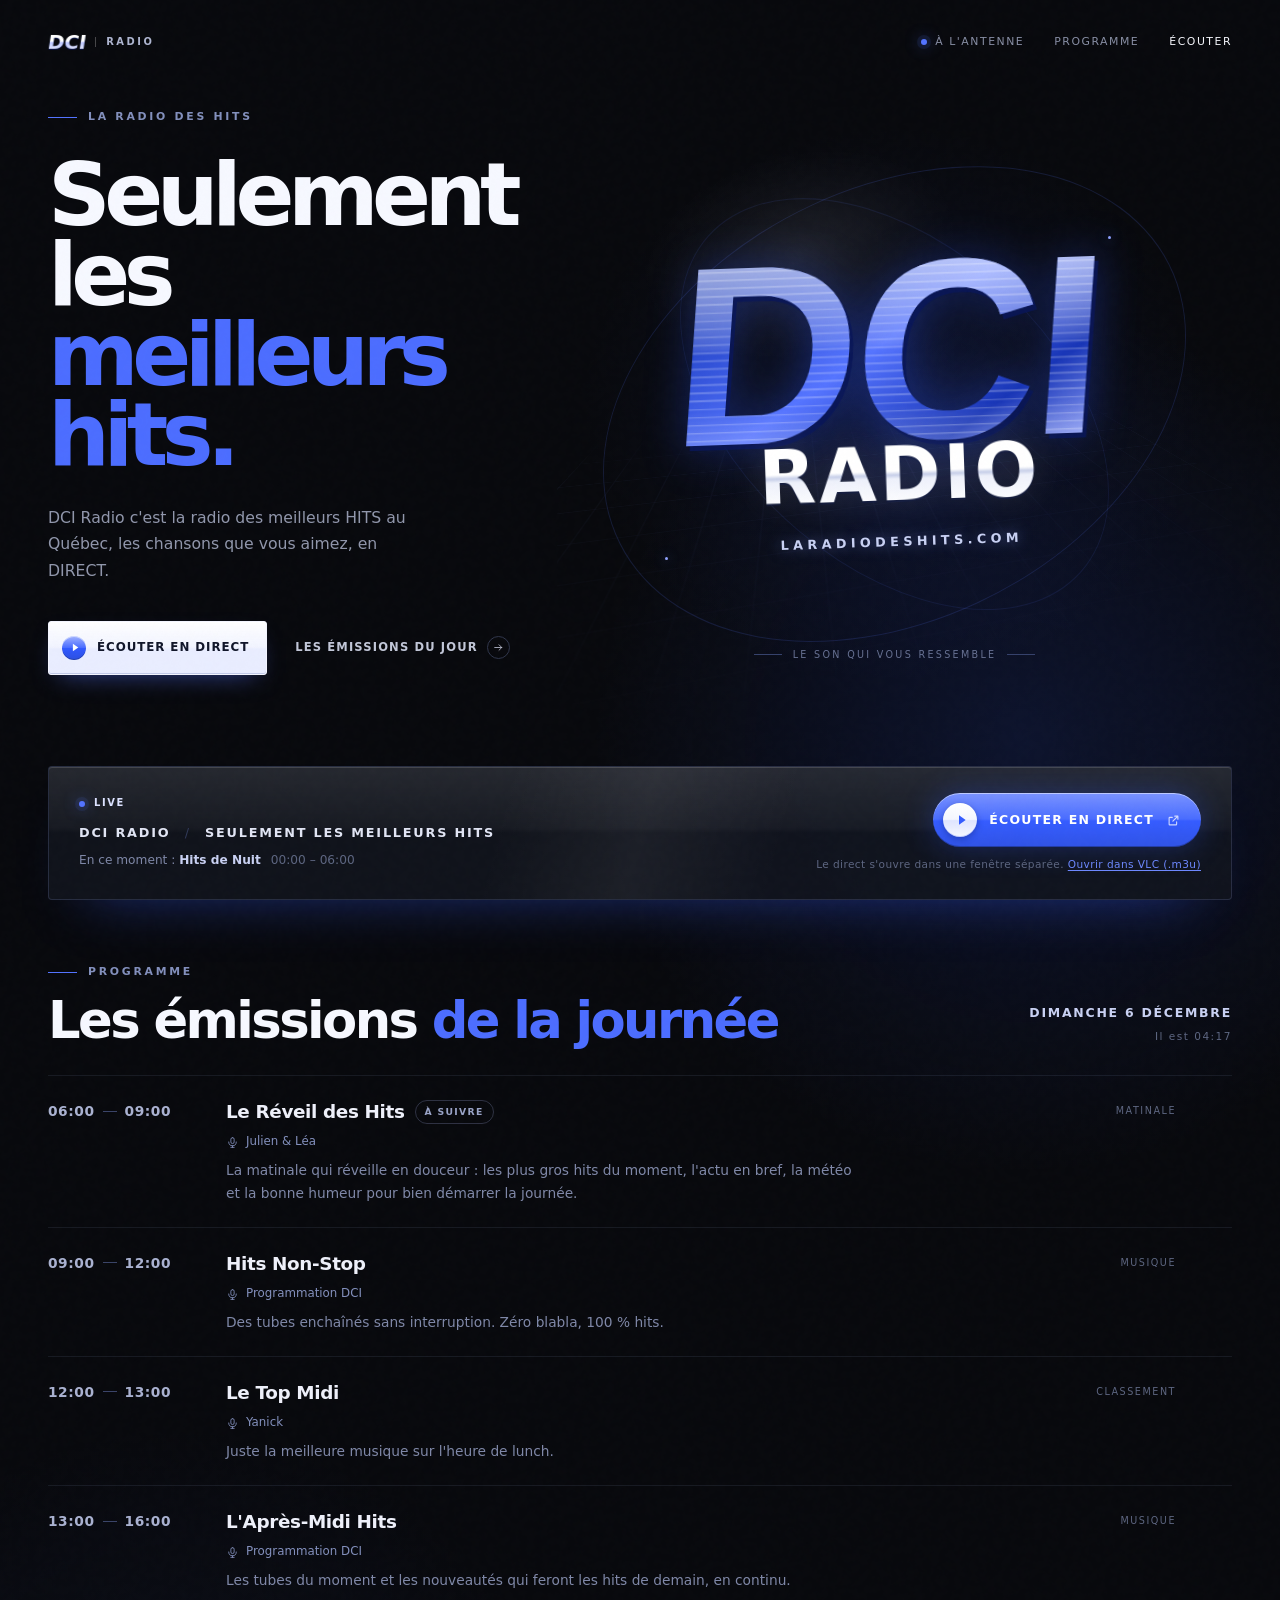
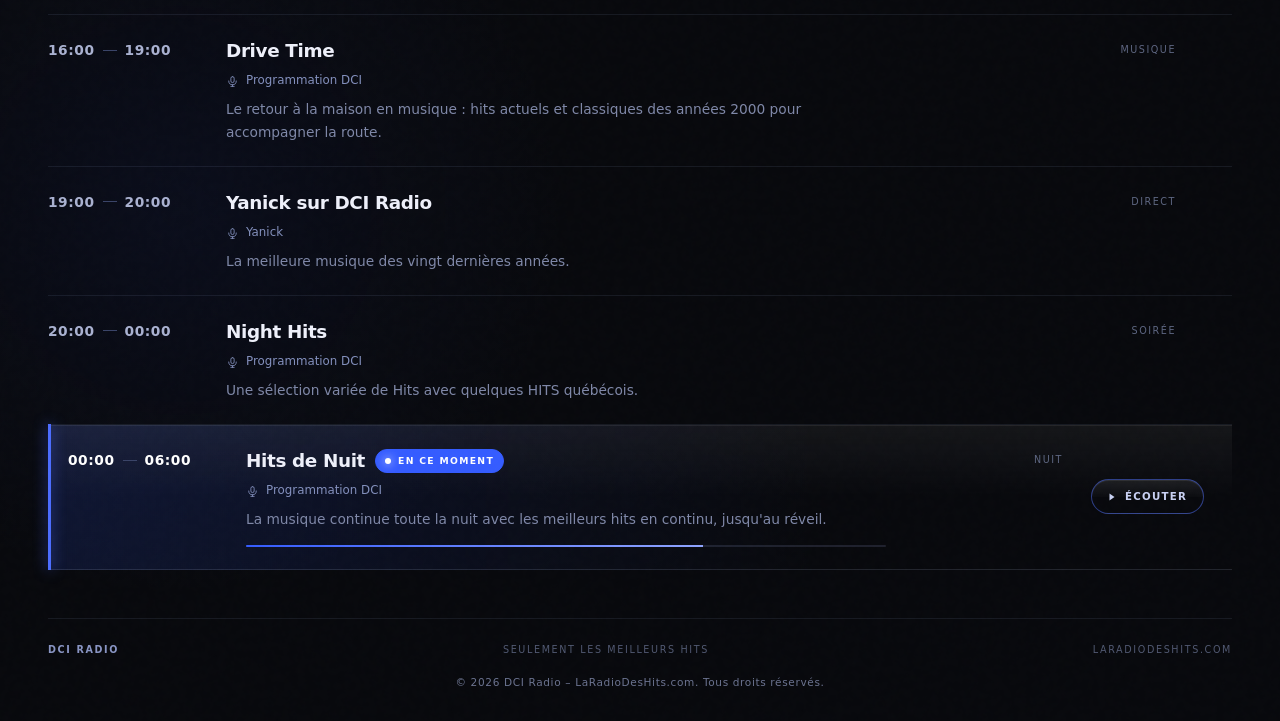
==== commit 2f0883ea: "Add files via upload" ====
--- a/index.html
+++ b/index.html
@@ -1,26 +1,24 @@
 <!DOCTYPE html>
-<!-- saved from url=(0067)https://01a08a75-7d3e-7680-a3c7-8db9c554c4a5.arena.site/?embed=true -->
-<html lang="en"><head><meta http-equiv="Content-Type" content="text/html; charset=UTF-8">
+<!-- saved from url=(0067)https://01a08f37-028c-7237-9295-955ca47278a2.arena.site/?embed=true -->
+<html lang="fr"><head><meta http-equiv="Content-Type" content="text/html; charset=UTF-8">
     
     <meta name="viewport" content="width=device-width, initial-scale=1.0">
-    <title>DCI Radio - Seulement les meilleurs hits | LaRadioDesHits.com</title>
-    <meta name="description" content="Écoutez DCI Radio en direct : seulement les meilleurs hits pop, dance, electro et club. La radio des hits officielle sur LaRadioDesHits.com.">
-    <link rel="preconnect" href="https://fonts.googleapis.com/">
-    <link rel="preconnect" href="https://fonts.gstatic.com/" crossorigin="">
-    <link href="./css2(1)" rel="stylesheet">
-    <script type="module" crossorigin="">(function(){const p=document.createElement("link").relList;if(p&&p.supports&&p.supports("modulepreload"))return;for(const _ of document.querySelectorAll('link[rel="modulepreload"]'))o(_);new MutationObserver(_=>{for(const D of _)if(D.type==="childList")for(const H of D.addedNodes)H.tagName==="LINK"&&H.rel==="modulepreload"&&o(H)}).observe(document,{childList:!0,subtree:!0});function A(_){const D={};return _.integrity&&(D.integrity=_.integrity),_.referrerPolicy&&(D.referrerPolicy=_.referrerPolicy),_.crossOrigin==="use-credentials"?D.credentials="include":_.crossOrigin==="anonymous"?D.credentials="omit":D.credentials="same-origin",D}function o(_){if(_.ep)return;_.ep=!0;const D=A(_);fetch(_.href,D)}})();function e1(b){return b&&b.__esModule&&Object.prototype.hasOwnProperty.call(b,"default")?b.default:b}var gs={exports:{}},Dn={};var O0;function t1(){if(O0)return Dn;O0=1;var b=Symbol.for("react.transitional.element"),p=Symbol.for("react.fragment");function A(o,_,D){var H=null;if(D!==void 0&&(H=""+D),_.key!==void 0&&(H=""+_.key),"key"in _){D={};for(var O in _)O!=="key"&&(D[O]=_[O])}else D=_;return _=D.ref,{$$typeof:b,type:o,key:H,ref:_!==void 0?_:null,props:D}}return Dn.Fragment=p,Dn.jsx=A,Dn.jsxs=A,Dn}var w0;function l1(){return w0||(w0=1,gs.exports=t1()),gs.exports}var i=l1(),ys={exports:{}},k={};var H0;function a1(){if(H0)return k;H0=1;var b=Symbol.for("react.transitional.element"),p=Symbol.for("react.portal"),A=Symbol.for("react.fragment"),o=Symbol.for("react.strict_mode"),_=Symbol.for("react.profiler"),D=Symbol.for("react.consumer"),H=Symbol.for("react.context"),O=Symbol.for("react.forward_ref"),E=Symbol.for("react.suspense"),y=Symbol.for("react.memo"),B=Symbol.for("react.lazy"),M=Symbol.for("react.activity"),q=Symbol.iterator;function ae(d){return d===null||typeof d!="object"?null:(d=q&&d[q]||d["@@iterator"],typeof d=="function"?d:null)}var fe={isMounted:function(){return!1},enqueueForceUpdate:function(){},enqueueReplaceState:function(){},enqueueSetState:function(){}},ve=Object.assign,X={};function de(d,T,w){this.props=d,this.context=T,this.refs=X,this.updater=w||fe}de.prototype.isReactComponent={},de.prototype.setState=function(d,T){if(typeof d!="object"&&typeof d!="function"&&d!=null)throw Error("takes an object of state variables to update or a function which returns an object of state variables.");this.updater.enqueueSetState(this,d,T,"setState")},de.prototype.forceUpdate=function(d){this.updater.enqueueForceUpdate(this,d,"forceUpdate")};function He(){}He.prototype=de.prototype;function ge(d,T,w){this.props=d,this.context=T,this.refs=X,this.updater=w||fe}var Ye=ge.prototype=new He;Ye.constructor=ge,ve(Ye,de.prototype),Ye.isPureReactComponent=!0;var Je=Array.isArray;function Ue(){}var $={H:null,A:null,T:null,S:null},qe=Object.prototype.hasOwnProperty;function ht(d,T,w){var R=w.ref;return{$$typeof:b,type:d,key:T,ref:R!==void 0?R:null,props:w}}function Pt(d,T){return ht(d.type,T,d.props)}function xt(d){return typeof d=="object"&&d!==null&&d.$$typeof===b}function ke(d){var T={"=":"=0",":":"=2"};return"$"+d.replace(/[=:]/g,function(w){return T[w]})}var Ht=/\/+/g;function V(d,T){return typeof d=="object"&&d!==null&&d.key!=null?ke(""+d.key):T.toString(36)}function ze(d){switch(d.status){case"fulfilled":return d.value;case"rejected":throw d.reason;default:switch(typeof d.status=="string"?d.then(Ue,Ue):(d.status="pending",d.then(function(T){d.status==="pending"&&(d.status="fulfilled",d.value=T)},function(T){d.status==="pending"&&(d.status="rejected",d.reason=T)})),d.status){case"fulfilled":return d.value;case"rejected":throw d.reason}}throw d}function S(d,T,w,R,K){var F=typeof d;(F==="undefined"||F==="boolean")&&(d=null);var se=!1;if(d===null)se=!0;else switch(F){case"bigint":case"string":case"number":se=!0;break;case"object":switch(d.$$typeof){case b:case p:se=!0;break;case B:return se=d._init,S(se(d._payload),T,w,R,K)}}if(se)return K=K(d),se=R===""?"."+V(d,0):R,Je(K)?(w="",se!=null&&(w=se.replace(Ht,"$&/")+"/"),S(K,T,w,"",function(Ua){return Ua})):K!=null&&(xt(K)&&(K=Pt(K,w+(K.key==null||d&&d.key===K.key?"":(""+K.key).replace(Ht,"$&/")+"/")+se)),T.push(K)),1;se=0;var $e=R===""?".":R+":";if(Je(d))for(var Me=0;Me<d.length;Me++)R=d[Me],F=$e+V(R,Me),se+=S(R,T,w,F,K);else if(Me=ae(d),typeof Me=="function")for(d=Me.call(d),Me=0;!(R=d.next()).done;)R=R.value,F=$e+V(R,Me++),se+=S(R,T,w,F,K);else if(F==="object"){if(typeof d.then=="function")return S(ze(d),T,w,R,K);throw T=String(d),Error("Objects are not valid as a React child (found: "+(T==="[object Object]"?"object with keys {"+Object.keys(d).join(", ")+"}":T)+"). If you meant to render a collection of children, use an array instead.")}return se}function C(d,T,w){if(d==null)return d;var R=[],K=0;return S(d,R,"","",function(F){return T.call(w,F,K++)}),R}function G(d){if(d._status===-1){var T=d._result;T=T(),T.then(function(w){(d._status===0||d._status===-1)&&(d._status=1,d._result=w)},function(w){(d._status===0||d._status===-1)&&(d._status=2,d._result=w)}),d._status===-1&&(d._status=0,d._result=T)}if(d._status===1)return d._result.default;throw d._result}var me=typeof reportError=="function"?reportError:function(d){if(typeof window=="object"&&typeof window.ErrorEvent=="function"){var T=new window.ErrorEvent("error",{bubbles:!0,cancelable:!0,message:typeof d=="object"&&d!==null&&typeof d.message=="string"?String(d.message):String(d),error:d});if(!window.dispatchEvent(T))return}else if(typeof process=="object"&&typeof process.emit=="function"){process.emit("uncaughtException",d);return}console.error(d)},ye={map:C,forEach:function(d,T,w){C(d,function(){T.apply(this,arguments)},w)},count:function(d){var T=0;return C(d,function(){T++}),T},toArray:function(d){return C(d,function(T){return T})||[]},only:function(d){if(!xt(d))throw Error("React.Children.only expected to receive a single React element child.");return d}};return k.Activity=M,k.Children=ye,k.Component=de,k.Fragment=A,k.Profiler=_,k.PureComponent=ge,k.StrictMode=o,k.Suspense=E,k.__CLIENT_INTERNALS_DO_NOT_USE_OR_WARN_USERS_THEY_CANNOT_UPGRADE=$,k.__COMPILER_RUNTIME={__proto__:null,c:function(d){return $.H.useMemoCache(d)}},k.cache=function(d){return function(){return d.apply(null,arguments)}},k.cacheSignal=function(){return null},k.cloneElement=function(d,T,w){if(d==null)throw Error("The argument must be a React element, but you passed "+d+".");var R=ve({},d.props),K=d.key;if(T!=null)for(F in T.key!==void 0&&(K=""+T.key),T)!qe.call(T,F)||F==="key"||F==="__self"||F==="__source"||F==="ref"&&T.ref===void 0||(R[F]=T[F]);var F=arguments.length-2;if(F===1)R.children=w;else if(1<F){for(var se=Array(F),$e=0;$e<F;$e++)se[$e]=arguments[$e+2];R.children=se}return ht(d.type,K,R)},k.createContext=function(d){return d={$$typeof:H,_currentValue:d,_currentValue2:d,_threadCount:0,Provider:null,Consumer:null},d.Provider=d,d.Consumer={$$typeof:D,_context:d},d},k.createElement=function(d,T,w){var R,K={},F=null;if(T!=null)for(R in T.key!==void 0&&(F=""+T.key),T)qe.call(T,R)&&R!=="key"&&R!=="__self"&&R!=="__source"&&(K[R]=T[R]);var se=arguments.length-2;if(se===1)K.children=w;else if(1<se){for(var $e=Array(se),Me=0;Me<se;Me++)$e[Me]=arguments[Me+2];K.children=$e}if(d&&d.defaultProps)for(R in se=d.defaultProps,se)K[R]===void 0&&(K[R]=se[R]);return ht(d,F,K)},k.createRef=function(){return{current:null}},k.forwardRef=function(d){return{$$typeof:O,render:d}},k.isValidElement=xt,k.lazy=function(d){return{$$typeof:B,_payload:{_status:-1,_result:d},_init:G}},k.memo=function(d,T){return{$$typeof:y,type:d,compare:T===void 0?null:T}},k.startTransition=function(d){var T=$.T,w={};$.T=w;try{var R=d(),K=$.S;K!==null&&K(w,R),typeof R=="object"&&R!==null&&typeof R.then=="function"&&R.then(Ue,me)}catch(F){me(F)}finally{T!==null&&w.types!==null&&(T.types=w.types),$.T=T}},k.unstable_useCacheRefresh=function(){return $.H.useCacheRefresh()},k.use=function(d){return $.H.use(d)},k.useActionState=function(d,T,w){return $.H.useActionState(d,T,w)},k.useCallback=function(d,T){return $.H.useCallback(d,T)},k.useContext=function(d){return $.H.useContext(d)},k.useDebugValue=function(){},k.useDeferredValue=function(d,T){return $.H.useDeferredValue(d,T)},k.useEffect=function(d,T){return $.H.useEffect(d,T)},k.useEffectEvent=function(d){return $.H.useEffectEvent(d)},k.useId=function(){return $.H.useId()},k.useImperativeHandle=function(d,T,w){return $.H.useImperativeHandle(d,T,w)},k.useInsertionEffect=function(d,T){return $.H.useInsertionEffect(d,T)},k.useLayoutEffect=function(d,T){return $.H.useLayoutEffect(d,T)},k.useMemo=function(d,T){return $.H.useMemo(d,T)},k.useOptimistic=function(d,T){return $.H.useOptimistic(d,T)},k.useReducer=function(d,T,w){return $.H.useReducer(d,T,w)},k.useRef=function(d){return $.H.useRef(d)},k.useState=function(d){return $.H.useState(d)},k.useSyncExternalStore=function(d,T,w){return $.H.useSyncExternalStore(d,T,w)},k.useTransition=function(){return $.H.useTransition()},k.version="19.2.6",k}var U0;function Es(){return U0||(U0=1,ys.exports=a1()),ys.exports}var Z=Es();const n1=e1(Z);var ps={exports:{}},_n={},Ss={exports:{}},js={};var R0;function u1(){return R0||(R0=1,(function(b){function p(S,C){var G=S.length;S.push(C);e:for(;0<G;){var me=G-1>>>1,ye=S[me];if(0<_(ye,C))S[me]=C,S[G]=ye,G=me;else break e}}function A(S){return S.length===0?null:S[0]}function o(S){if(S.length===0)return null;var C=S[0],G=S.pop();if(G!==C){S[0]=G;e:for(var me=0,ye=S.length,d=ye>>>1;me<d;){var T=2*(me+1)-1,w=S[T],R=T+1,K=S[R];if(0>_(w,G))R<ye&&0>_(K,w)?(S[me]=K,S[R]=G,me=R):(S[me]=w,S[T]=G,me=T);else if(R<ye&&0>_(K,G))S[me]=K,S[R]=G,me=R;else break e}}return C}function _(S,C){var G=S.sortIndex-C.sortIndex;return G!==0?G:S.id-C.id}if(b.unstable_now=void 0,typeof performance=="object"&&typeof performance.now=="function"){var D=performance;b.unstable_now=function(){return D.now()}}else{var H=Date,O=H.now();b.unstable_now=function(){return H.now()-O}}var E=[],y=[],B=1,M=null,q=3,ae=!1,fe=!1,ve=!1,X=!1,de=typeof setTimeout=="function"?setTimeout:null,He=typeof clearTimeout=="function"?clearTimeout:null,ge=typeof setImmediate<"u"?setImmediate:null;function Ye(S){for(var C=A(y);C!==null;){if(C.callback===null)o(y);else if(C.startTime<=S)o(y),C.sortIndex=C.expirationTime,p(E,C);else break;C=A(y)}}function Je(S){if(ve=!1,Ye(S),!fe)if(A(E)!==null)fe=!0,Ue||(Ue=!0,ke());else{var C=A(y);C!==null&&ze(Je,C.startTime-S)}}var Ue=!1,$=-1,qe=5,ht=-1;function Pt(){return X?!0:!(b.unstable_now()-ht<qe)}function xt(){if(X=!1,Ue){var S=b.unstable_now();ht=S;var C=!0;try{e:{fe=!1,ve&&(ve=!1,He($),$=-1),ae=!0;var G=q;try{t:{for(Ye(S),M=A(E);M!==null&&!(M.expirationTime>S&&Pt());){var me=M.callback;if(typeof me=="function"){M.callback=null,q=M.priorityLevel;var ye=me(M.expirationTime<=S);if(S=b.unstable_now(),typeof ye=="function"){M.callback=ye,Ye(S),C=!0;break t}M===A(E)&&o(E),Ye(S)}else o(E);M=A(E)}if(M!==null)C=!0;else{var d=A(y);d!==null&&ze(Je,d.startTime-S),C=!1}}break e}finally{M=null,q=G,ae=!1}C=void 0}}finally{C?ke():Ue=!1}}}var ke;if(typeof ge=="function")ke=function(){ge(xt)};else if(typeof MessageChannel<"u"){var Ht=new MessageChannel,V=Ht.port2;Ht.port1.onmessage=xt,ke=function(){V.postMessage(null)}}else ke=function(){de(xt,0)};function ze(S,C){$=de(function(){S(b.unstable_now())},C)}b.unstable_IdlePriority=5,b.unstable_ImmediatePriority=1,b.unstable_LowPriority=4,b.unstable_NormalPriority=3,b.unstable_Profiling=null,b.unstable_UserBlockingPriority=2,b.unstable_cancelCallback=function(S){S.callback=null},b.unstable_forceFrameRate=function(S){0>S||125<S?console.error("forceFrameRate takes a positive int between 0 and 125, forcing frame rates higher than 125 fps is not supported"):qe=0<S?Math.floor(1e3/S):5},b.unstable_getCurrentPriorityLevel=function(){return q},b.unstable_next=function(S){switch(q){case 1:case 2:case 3:var C=3;break;default:C=q}var G=q;q=C;try{return S()}finally{q=G}},b.unstable_requestPaint=function(){X=!0},b.unstable_runWithPriority=function(S,C){switch(S){case 1:case 2:case 3:case 4:case 5:break;default:S=3}var G=q;q=S;try{return C()}finally{q=G}},b.unstable_scheduleCallback=function(S,C,G){var me=b.unstable_now();switch(typeof G=="object"&&G!==null?(G=G.delay,G=typeof G=="number"&&0<G?me+G:me):G=me,S){case 1:var ye=-1;break;case 2:ye=250;break;case 5:ye=1073741823;break;case 4:ye=1e4;break;default:ye=5e3}return ye=G+ye,S={id:B++,callback:C,priorityLevel:S,startTime:G,expirationTime:ye,sortIndex:-1},G>me?(S.sortIndex=G,p(y,S),A(E)===null&&S===A(y)&&(ve?(He($),$=-1):ve=!0,ze(Je,G-me))):(S.sortIndex=ye,p(E,S),fe||ae||(fe=!0,Ue||(Ue=!0,ke()))),S},b.unstable_shouldYield=Pt,b.unstable_wrapCallback=function(S){var C=q;return function(){var G=q;q=C;try{return S.apply(this,arguments)}finally{q=G}}}})(js)),js}var q0;function i1(){return q0||(q0=1,Ss.exports=u1()),Ss.exports}var Ns={exports:{}},Ke={};var L0;function c1(){if(L0)return Ke;L0=1;var b=Es();function p(E){var y="https://react.dev/errors/"+E;if(1<arguments.length){y+="?args[]="+encodeURIComponent(arguments[1]);for(var B=2;B<arguments.length;B++)y+="&args[]="+encodeURIComponent(arguments[B])}return"Minified React error #"+E+"; visit "+y+" for the full message or use the non-minified dev environment for full errors and additional helpful warnings."}function A(){}var o={d:{f:A,r:function(){throw Error(p(522))},D:A,C:A,L:A,m:A,X:A,S:A,M:A},p:0,findDOMNode:null},_=Symbol.for("react.portal");function D(E,y,B){var M=3<arguments.length&&arguments[3]!==void 0?arguments[3]:null;return{$$typeof:_,key:M==null?null:""+M,children:E,containerInfo:y,implementation:B}}var H=b.__CLIENT_INTERNALS_DO_NOT_USE_OR_WARN_USERS_THEY_CANNOT_UPGRADE;function O(E,y){if(E==="font")return"";if(typeof y=="string")return y==="use-credentials"?y:""}return Ke.__DOM_INTERNALS_DO_NOT_USE_OR_WARN_USERS_THEY_CANNOT_UPGRADE=o,Ke.createPortal=function(E,y){var B=2<arguments.length&&arguments[2]!==void 0?arguments[2]:null;if(!y||y.nodeType!==1&&y.nodeType!==9&&y.nodeType!==11)throw Error(p(299));return D(E,y,null,B)},Ke.flushSync=function(E){var y=H.T,B=o.p;try{if(H.T=null,o.p=2,E)return E()}finally{H.T=y,o.p=B,o.d.f()}},Ke.preconnect=function(E,y){typeof E=="string"&&(y?(y=y.crossOrigin,y=typeof y=="string"?y==="use-credentials"?y:"":void 0):y=null,o.d.C(E,y))},Ke.prefetchDNS=function(E){typeof E=="string"&&o.d.D(E)},Ke.preinit=function(E,y){if(typeof E=="string"&&y&&typeof y.as=="string"){var B=y.as,M=O(B,y.crossOrigin),q=typeof y.integrity=="string"?y.integrity:void 0,ae=typeof y.fetchPriority=="string"?y.fetchPriority:void 0;B==="style"?o.d.S(E,typeof y.precedence=="string"?y.precedence:void 0,{crossOrigin:M,integrity:q,fetchPriority:ae}):B==="script"&&o.d.X(E,{crossOrigin:M,integrity:q,fetchPriority:ae,nonce:typeof y.nonce=="string"?y.nonce:void 0})}},Ke.preinitModule=function(E,y){if(typeof E=="string")if(typeof y=="object"&&y!==null){if(y.as==null||y.as==="script"){var B=O(y.as,y.crossOrigin);o.d.M(E,{crossOrigin:B,integrity:typeof y.integrity=="string"?y.integrity:void 0,nonce:typeof y.nonce=="string"?y.nonce:void 0})}}else y==null&&o.d.M(E)},Ke.preload=function(E,y){if(typeof E=="string"&&typeof y=="object"&&y!==null&&typeof y.as=="string"){var B=y.as,M=O(B,y.crossOrigin);o.d.L(E,B,{crossOrigin:M,integrity:typeof y.integrity=="string"?y.integrity:void 0,nonce:typeof y.nonce=="string"?y.nonce:void 0,type:typeof y.type=="string"?y.type:void 0,fetchPriority:typeof y.fetchPriority=="string"?y.fetchPriority:void 0,referrerPolicy:typeof y.referrerPolicy=="string"?y.referrerPolicy:void 0,imageSrcSet:typeof y.imageSrcSet=="string"?y.imageSrcSet:void 0,imageSizes:typeof y.imageSizes=="string"?y.imageSizes:void 0,media:typeof y.media=="string"?y.media:void 0})}},Ke.preloadModule=function(E,y){if(typeof E=="string")if(y){var B=O(y.as,y.crossOrigin);o.d.m(E,{as:typeof y.as=="string"&&y.as!=="script"?y.as:void 0,crossOrigin:B,integrity:typeof y.integrity=="string"?y.integrity:void 0})}else o.d.m(E)},Ke.requestFormReset=function(E){o.d.r(E)},Ke.unstable_batchedUpdates=function(E,y){return E(y)},Ke.useFormState=function(E,y,B){return H.H.useFormState(E,y,B)},Ke.useFormStatus=function(){return H.H.useHostTransitionStatus()},Ke.version="19.2.6",Ke}var B0;function s1(){if(B0)return Ns.exports;B0=1;function b(){if(!(typeof __REACT_DEVTOOLS_GLOBAL_HOOK__>"u"||typeof __REACT_DEVTOOLS_GLOBAL_HOOK__.checkDCE!="function"))try{__REACT_DEVTOOLS_GLOBAL_HOOK__.checkDCE(b)}catch(p){console.error(p)}}return b(),Ns.exports=c1(),Ns.exports}var Y0;function f1(){if(Y0)return _n;Y0=1;var b=i1(),p=Es(),A=s1();function o(e){var t="https://react.dev/errors/"+e;if(1<arguments.length){t+="?args[]="+encodeURIComponent(arguments[1]);for(var l=2;l<arguments.length;l++)t+="&args[]="+encodeURIComponent(arguments[l])}return"Minified React error #"+e+"; visit "+t+" for the full message or use the non-minified dev environment for full errors and additional helpful warnings."}function _(e){return!(!e||e.nodeType!==1&&e.nodeType!==9&&e.nodeType!==11)}function D(e){var t=e,l=e;if(e.alternate)for(;t.return;)t=t.return;else{e=t;do t=e,(t.flags&4098)!==0&&(l=t.return),e=t.return;while(e)}return t.tag===3?l:null}function H(e){if(e.tag===13){var t=e.memoizedState;if(t===null&&(e=e.alternate,e!==null&&(t=e.memoizedState)),t!==null)return t.dehydrated}return null}function O(e){if(e.tag===31){var t=e.memoizedState;if(t===null&&(e=e.alternate,e!==null&&(t=e.memoizedState)),t!==null)return t.dehydrated}return null}function E(e){if(D(e)!==e)throw Error(o(188))}function y(e){var t=e.alternate;if(!t){if(t=D(e),t===null)throw Error(o(188));return t!==e?null:e}for(var l=e,a=t;;){var n=l.return;if(n===null)break;var u=n.alternate;if(u===null){if(a=n.return,a!==null){l=a;continue}break}if(n.child===u.child){for(u=n.child;u;){if(u===l)return E(n),e;if(u===a)return E(n),t;u=u.sibling}throw Error(o(188))}if(l.return!==a.return)l=n,a=u;else{for(var c=!1,s=n.child;s;){if(s===l){c=!0,l=n,a=u;break}if(s===a){c=!0,a=n,l=u;break}s=s.sibling}if(!c){for(s=u.child;s;){if(s===l){c=!0,l=u,a=n;break}if(s===a){c=!0,a=u,l=n;break}s=s.sibling}if(!c)throw Error(o(189))}}if(l.alternate!==a)throw Error(o(190))}if(l.tag!==3)throw Error(o(188));return l.stateNode.current===l?e:t}function B(e){var t=e.tag;if(t===5||t===26||t===27||t===6)return e;for(e=e.child;e!==null;){if(t=B(e),t!==null)return t;e=e.sibling}return null}var M=Object.assign,q=Symbol.for("react.element"),ae=Symbol.for("react.transitional.element"),fe=Symbol.for("react.portal"),ve=Symbol.for("react.fragment"),X=Symbol.for("react.strict_mode"),de=Symbol.for("react.profiler"),He=Symbol.for("react.consumer"),ge=Symbol.for("react.context"),Ye=Symbol.for("react.forward_ref"),Je=Symbol.for("react.suspense"),Ue=Symbol.for("react.suspense_list"),$=Symbol.for("react.memo"),qe=Symbol.for("react.lazy"),ht=Symbol.for("react.activity"),Pt=Symbol.for("react.memo_cache_sentinel"),xt=Symbol.iterator;function ke(e){return e===null||typeof e!="object"?null:(e=xt&&e[xt]||e["@@iterator"],typeof e=="function"?e:null)}var Ht=Symbol.for("react.client.reference");function V(e){if(e==null)return null;if(typeof e=="function")return e.$$typeof===Ht?null:e.displayName||e.name||null;if(typeof e=="string")return e;switch(e){case ve:return"Fragment";case de:return"Profiler";case X:return"StrictMode";case Je:return"Suspense";case Ue:return"SuspenseList";case ht:return"Activity"}if(typeof e=="object")switch(e.$$typeof){case fe:return"Portal";case ge:return e.displayName||"Context";case He:return(e._context.displayName||"Context")+".Consumer";case Ye:var t=e.render;return e=e.displayName,e||(e=t.displayName||t.name||"",e=e!==""?"ForwardRef("+e+")":"ForwardRef"),e;case $:return t=e.displayName||null,t!==null?t:V(e.type)||"Memo";case qe:t=e._payload,e=e._init;try{return V(e(t))}catch{}}return null}var ze=Array.isArray,S=p.__CLIENT_INTERNALS_DO_NOT_USE_OR_WARN_USERS_THEY_CANNOT_UPGRADE,C=A.__DOM_INTERNALS_DO_NOT_USE_OR_WARN_USERS_THEY_CANNOT_UPGRADE,G={pending:!1,data:null,method:null,action:null},me=[],ye=-1;function d(e){return{current:e}}function T(e){0>ye||(e.current=me[ye],me[ye]=null,ye--)}function w(e,t){ye++,me[ye]=e.current,e.current=t}var R=d(null),K=d(null),F=d(null),se=d(null);function $e(e,t){switch(w(F,t),w(K,e),w(R,null),t.nodeType){case 9:case 11:e=(e=t.documentElement)&&(e=e.namespaceURI)?t0(e):0;break;default:if(e=t.tagName,t=t.namespaceURI)t=t0(t),e=l0(t,e);else switch(e){case"svg":e=1;break;case"math":e=2;break;default:e=0}}T(R),w(R,e)}function Me(){T(R),T(K),T(F)}function Ua(e){e.memoizedState!==null&&w(se,e);var t=R.current,l=l0(t,e.type);t!==l&&(w(K,e),w(R,l))}function Hn(e){K.current===e&&(T(R),T(K)),se.current===e&&(T(se),Tn._currentValue=G)}var ei,Ds;function Tl(e){if(ei===void 0)try{throw Error()}catch(l){var t=l.stack.trim().match(/\n( *(at )?)/);ei=t&&t[1]||"",Ds=-1<l.stack.indexOf(`
-    at`)?" (<anonymous>)":-1<l.stack.indexOf("@")?"@unknown:0:0":""}return`
-`+ei+e+Ds}var ti=!1;function li(e,t){if(!e||ti)return"";ti=!0;var l=Error.prepareStackTrace;Error.prepareStackTrace=void 0;try{var a={DetermineComponentFrameRoot:function(){try{if(t){var z=function(){throw Error()};if(Object.defineProperty(z.prototype,"props",{set:function(){throw Error()}}),typeof Reflect=="object"&&Reflect.construct){try{Reflect.construct(z,[])}catch(g){var v=g}Reflect.construct(e,[],z)}else{try{z.call()}catch(g){v=g}e.call(z.prototype)}}else{try{throw Error()}catch(g){v=g}(z=e())&&typeof z.catch=="function"&&z.catch(function(){})}}catch(g){if(g&&v&&typeof g.stack=="string")return[g.stack,v.stack]}return[null,null]}};a.DetermineComponentFrameRoot.displayName="DetermineComponentFrameRoot";var n=Object.getOwnPropertyDescriptor(a.DetermineComponentFrameRoot,"name");n&&n.configurable&&Object.defineProperty(a.DetermineComponentFrameRoot,"name",{value:"DetermineComponentFrameRoot"});var u=a.DetermineComponentFrameRoot(),c=u[0],s=u[1];if(c&&s){var f=c.split(`
-`),x=s.split(`
-`);for(n=a=0;a<f.length&&!f[a].includes("DetermineComponentFrameRoot");)a++;for(;n<x.length&&!x[n].includes("DetermineComponentFrameRoot");)n++;if(a===f.length||n===x.length)for(a=f.length-1,n=x.length-1;1<=a&&0<=n&&f[a]!==x[n];)n--;for(;1<=a&&0<=n;a--,n--)if(f[a]!==x[n]){if(a!==1||n!==1)do if(a--,n--,0>n||f[a]!==x[n]){var j=`
-`+f[a].replace(" at new "," at ");return e.displayName&&j.includes("<anonymous>")&&(j=j.replace("<anonymous>",e.displayName)),j}while(1<=a&&0<=n);break}}}finally{ti=!1,Error.prepareStackTrace=l}return(l=e?e.displayName||e.name:"")?Tl(l):""}function Cd(e,t){switch(e.tag){case 26:case 27:case 5:return Tl(e.type);case 16:return Tl("Lazy");case 13:return e.child!==t&&t!==null?Tl("Suspense Fallback"):Tl("Suspense");case 19:return Tl("SuspenseList");case 0:case 15:return li(e.type,!1);case 11:return li(e.type.render,!1);case 1:return li(e.type,!0);case 31:return Tl("Activity");default:return""}}function _s(e){try{var t="",l=null;do t+=Cd(e,l),l=e,e=e.return;while(e);return t}catch(a){return`
-Error generating stack: `+a.message+`
-`+a.stack}}var ai=Object.prototype.hasOwnProperty,ni=b.unstable_scheduleCallback,ui=b.unstable_cancelCallback,Od=b.unstable_shouldYield,wd=b.unstable_requestPaint,nt=b.unstable_now,Hd=b.unstable_getCurrentPriorityLevel,Cs=b.unstable_ImmediatePriority,Os=b.unstable_UserBlockingPriority,Un=b.unstable_NormalPriority,Ud=b.unstable_LowPriority,ws=b.unstable_IdlePriority,Rd=b.log,qd=b.unstable_setDisableYieldValue,Ra=null,ut=null;function el(e){if(typeof Rd=="function"&&qd(e),ut&&typeof ut.setStrictMode=="function")try{ut.setStrictMode(Ra,e)}catch{}}var it=Math.clz32?Math.clz32:Yd,Ld=Math.log,Bd=Math.LN2;function Yd(e){return e>>>=0,e===0?32:31-(Ld(e)/Bd|0)|0}var Rn=256,qn=262144,Ln=4194304;function El(e){var t=e&42;if(t!==0)return t;switch(e&-e){case 1:return 1;case 2:return 2;case 4:return 4;case 8:return 8;case 16:return 16;case 32:return 32;case 64:return 64;case 128:return 128;case 256:case 512:case 1024:case 2048:case 4096:case 8192:case 16384:case 32768:case 65536:case 131072:return e&261888;case 262144:case 524288:case 1048576:case 2097152:return e&3932160;case 4194304:case 8388608:case 16777216:case 33554432:return e&62914560;case 67108864:return 67108864;case 134217728:return 134217728;case 268435456:return 268435456;case 536870912:return 536870912;case 1073741824:return 0;default:return e}}function Bn(e,t,l){var a=e.pendingLanes;if(a===0)return 0;var n=0,u=e.suspendedLanes,c=e.pingedLanes;e=e.warmLanes;var s=a&134217727;return s!==0?(a=s&~u,a!==0?n=El(a):(c&=s,c!==0?n=El(c):l||(l=s&~e,l!==0&&(n=El(l))))):(s=a&~u,s!==0?n=El(s):c!==0?n=El(c):l||(l=a&~e,l!==0&&(n=El(l)))),n===0?0:t!==0&&t!==n&&(t&u)===0&&(u=n&-n,l=t&-t,u>=l||u===32&&(l&4194048)!==0)?t:n}function qa(e,t){return(e.pendingLanes&~(e.suspendedLanes&~e.pingedLanes)&t)===0}function Gd(e,t){switch(e){case 1:case 2:case 4:case 8:case 64:return t+250;case 16:case 32:case 128:case 256:case 512:case 1024:case 2048:case 4096:case 8192:case 16384:case 32768:case 65536:case 131072:case 262144:case 524288:case 1048576:case 2097152:return t+5e3;case 4194304:case 8388608:case 16777216:case 33554432:return-1;case 67108864:case 134217728:case 268435456:case 536870912:case 1073741824:return-1;default:return-1}}function Hs(){var e=Ln;return Ln<<=1,(Ln&62914560)===0&&(Ln=4194304),e}function ii(e){for(var t=[],l=0;31>l;l++)t.push(e);return t}function La(e,t){e.pendingLanes|=t,t!==268435456&&(e.suspendedLanes=0,e.pingedLanes=0,e.warmLanes=0)}function Qd(e,t,l,a,n,u){var c=e.pendingLanes;e.pendingLanes=l,e.suspendedLanes=0,e.pingedLanes=0,e.warmLanes=0,e.expiredLanes&=l,e.entangledLanes&=l,e.errorRecoveryDisabledLanes&=l,e.shellSuspendCounter=0;var s=e.entanglements,f=e.expirationTimes,x=e.hiddenUpdates;for(l=c&~l;0<l;){var j=31-it(l),z=1<<j;s[j]=0,f[j]=-1;var v=x[j];if(v!==null)for(x[j]=null,j=0;j<v.length;j++){var g=v[j];g!==null&&(g.lane&=-536870913)}l&=~z}a!==0&&Us(e,a,0),u!==0&&n===0&&e.tag!==0&&(e.suspendedLanes|=u&~(c&~t))}function Us(e,t,l){e.pendingLanes|=t,e.suspendedLanes&=~t;var a=31-it(t);e.entangledLanes|=t,e.entanglements[a]=e.entanglements[a]|1073741824|l&261930}function Rs(e,t){var l=e.entangledLanes|=t;for(e=e.entanglements;l;){var a=31-it(l),n=1<<a;n&t|e[a]&t&&(e[a]|=t),l&=~n}}function qs(e,t){var l=t&-t;return l=(l&42)!==0?1:ci(l),(l&(e.suspendedLanes|t))!==0?0:l}function ci(e){switch(e){case 2:e=1;break;case 8:e=4;break;case 32:e=16;break;case 256:case 512:case 1024:case 2048:case 4096:case 8192:case 16384:case 32768:case 65536:case 131072:case 262144:case 524288:case 1048576:case 2097152:case 4194304:case 8388608:case 16777216:case 33554432:e=128;break;case 268435456:e=134217728;break;default:e=0}return e}function si(e){return e&=-e,2<e?8<e?(e&134217727)!==0?32:268435456:8:2}function Ls(){var e=C.p;return e!==0?e:(e=window.event,e===void 0?32:T0(e.type))}function Bs(e,t){var l=C.p;try{return C.p=e,t()}finally{C.p=l}}var tl=Math.random().toString(36).slice(2),Ge="__reactFiber$"+tl,Fe="__reactProps$"+tl,kl="__reactContainer$"+tl,fi="__reactEvents$"+tl,Xd="__reactListeners$"+tl,Vd="__reactHandles$"+tl,Ys="__reactResources$"+tl,Ba="__reactMarker$"+tl;function oi(e){delete e[Ge],delete e[Fe],delete e[fi],delete e[Xd],delete e[Vd]}function Kl(e){var t=e[Ge];if(t)return t;for(var l=e.parentNode;l;){if(t=l[kl]||l[Ge]){if(l=t.alternate,t.child!==null||l!==null&&l.child!==null)for(e=f0(e);e!==null;){if(l=e[Ge])return l;e=f0(e)}return t}e=l,l=e.parentNode}return null}function Jl(e){if(e=e[Ge]||e[kl]){var t=e.tag;if(t===5||t===6||t===13||t===31||t===26||t===27||t===3)return e}return null}function Ya(e){var t=e.tag;if(t===5||t===26||t===27||t===6)return e.stateNode;throw Error(o(33))}function $l(e){var t=e[Ys];return t||(t=e[Ys]={hoistableStyles:new Map,hoistableScripts:new Map}),t}function Le(e){e[Ba]=!0}var Gs=new Set,Qs={};function Ml(e,t){Wl(e,t),Wl(e+"Capture",t)}function Wl(e,t){for(Qs[e]=t,e=0;e<t.length;e++)Gs.add(t[e])}var Zd=RegExp("^[:A-Z_a-z\\u00C0-\\u00D6\\u00D8-\\u00F6\\u00F8-\\u02FF\\u0370-\\u037D\\u037F-\\u1FFF\\u200C-\\u200D\\u2070-\\u218F\\u2C00-\\u2FEF\\u3001-\\uD7FF\\uF900-\\uFDCF\\uFDF0-\\uFFFD][:A-Z_a-z\\u00C0-\\u00D6\\u00D8-\\u00F6\\u00F8-\\u02FF\\u0370-\\u037D\\u037F-\\u1FFF\\u200C-\\u200D\\u2070-\\u218F\\u2C00-\\u2FEF\\u3001-\\uD7FF\\uF900-\\uFDCF\\uFDF0-\\uFFFD\\-.0-9\\u00B7\\u0300-\\u036F\\u203F-\\u2040]*$"),Xs={},Vs={};function kd(e){return ai.call(Vs,e)?!0:ai.call(Xs,e)?!1:Zd.test(e)?Vs[e]=!0:(Xs[e]=!0,!1)}function Yn(e,t,l){if(kd(t))if(l===null)e.removeAttribute(t);else{switch(typeof l){case"undefined":case"function":case"symbol":e.removeAttribute(t);return;case"boolean":var a=t.toLowerCase().slice(0,5);if(a!=="data-"&&a!=="aria-"){e.removeAttribute(t);return}}e.setAttribute(t,""+l)}}function Gn(e,t,l){if(l===null)e.removeAttribute(t);else{switch(typeof l){case"undefined":case"function":case"symbol":case"boolean":e.removeAttribute(t);return}e.setAttribute(t,""+l)}}function Ut(e,t,l,a){if(a===null)e.removeAttribute(l);else{switch(typeof a){case"undefined":case"function":case"symbol":case"boolean":e.removeAttribute(l);return}e.setAttributeNS(t,l,""+a)}}function bt(e){switch(typeof e){case"bigint":case"boolean":case"number":case"string":case"undefined":return e;case"object":return e;default:return""}}function Zs(e){var t=e.type;return(e=e.nodeName)&&e.toLowerCase()==="input"&&(t==="checkbox"||t==="radio")}function Kd(e,t,l){var a=Object.getOwnPropertyDescriptor(e.constructor.prototype,t);if(!e.hasOwnProperty(t)&&typeof a<"u"&&typeof a.get=="function"&&typeof a.set=="function"){var n=a.get,u=a.set;return Object.defineProperty(e,t,{configurable:!0,get:function(){return n.call(this)},set:function(c){l=""+c,u.call(this,c)}}),Object.defineProperty(e,t,{enumerable:a.enumerable}),{getValue:function(){return l},setValue:function(c){l=""+c},stopTracking:function(){e._valueTracker=null,delete e[t]}}}}function ri(e){if(!e._valueTracker){var t=Zs(e)?"checked":"value";e._valueTracker=Kd(e,t,""+e[t])}}function ks(e){if(!e)return!1;var t=e._valueTracker;if(!t)return!0;var l=t.getValue(),a="";return e&&(a=Zs(e)?e.checked?"true":"false":e.value),e=a,e!==l?(t.setValue(e),!0):!1}function Qn(e){if(e=e||(typeof document<"u"?document:void 0),typeof e>"u")return null;try{return e.activeElement||e.body}catch{return e.body}}var Jd=/[\n"\\]/g;function vt(e){return e.replace(Jd,function(t){return"\\"+t.charCodeAt(0).toString(16)+" "})}function di(e,t,l,a,n,u,c,s){e.name="",c!=null&&typeof c!="function"&&typeof c!="symbol"&&typeof c!="boolean"?e.type=c:e.removeAttribute("type"),t!=null?c==="number"?(t===0&&e.value===""||e.value!=t)&&(e.value=""+bt(t)):e.value!==""+bt(t)&&(e.value=""+bt(t)):c!=="submit"&&c!=="reset"||e.removeAttribute("value"),t!=null?mi(e,c,bt(t)):l!=null?mi(e,c,bt(l)):a!=null&&e.removeAttribute("value"),n==null&&u!=null&&(e.defaultChecked=!!u),n!=null&&(e.checked=n&&typeof n!="function"&&typeof n!="symbol"),s!=null&&typeof s!="function"&&typeof s!="symbol"&&typeof s!="boolean"?e.name=""+bt(s):e.removeAttribute("name")}function Ks(e,t,l,a,n,u,c,s){if(u!=null&&typeof u!="function"&&typeof u!="symbol"&&typeof u!="boolean"&&(e.type=u),t!=null||l!=null){if(!(u!=="submit"&&u!=="reset"||t!=null)){ri(e);return}l=l!=null?""+bt(l):"",t=t!=null?""+bt(t):l,s||t===e.value||(e.value=t),e.defaultValue=t}a=a??n,a=typeof a!="function"&&typeof a!="symbol"&&!!a,e.checked=s?e.checked:!!a,e.defaultChecked=!!a,c!=null&&typeof c!="function"&&typeof c!="symbol"&&typeof c!="boolean"&&(e.name=c),ri(e)}function mi(e,t,l){t==="number"&&Qn(e.ownerDocument)===e||e.defaultValue===""+l||(e.defaultValue=""+l)}function Fl(e,t,l,a){if(e=e.options,t){t={};for(var n=0;n<l.length;n++)t["$"+l[n]]=!0;for(l=0;l<e.length;l++)n=t.hasOwnProperty("$"+e[l].value),e[l].selected!==n&&(e[l].selected=n),n&&a&&(e[l].defaultSelected=!0)}else{for(l=""+bt(l),t=null,n=0;n<e.length;n++){if(e[n].value===l){e[n].selected=!0,a&&(e[n].defaultSelected=!0);return}t!==null||e[n].disabled||(t=e[n])}t!==null&&(t.selected=!0)}}function Js(e,t,l){if(t!=null&&(t=""+bt(t),t!==e.value&&(e.value=t),l==null)){e.defaultValue!==t&&(e.defaultValue=t);return}e.defaultValue=l!=null?""+bt(l):""}function $s(e,t,l,a){if(t==null){if(a!=null){if(l!=null)throw Error(o(92));if(ze(a)){if(1<a.length)throw Error(o(93));a=a[0]}l=a}l==null&&(l=""),t=l}l=bt(t),e.defaultValue=l,a=e.textContent,a===l&&a!==""&&a!==null&&(e.value=a),ri(e)}function Il(e,t){if(t){var l=e.firstChild;if(l&&l===e.lastChild&&l.nodeType===3){l.nodeValue=t;return}}e.textContent=t}var $d=new Set("animationIterationCount aspectRatio borderImageOutset borderImageSlice borderImageWidth boxFlex boxFlexGroup boxOrdinalGroup columnCount columns flex flexGrow flexPositive flexShrink flexNegative flexOrder gridArea gridRow gridRowEnd gridRowSpan gridRowStart gridColumn gridColumnEnd gridColumnSpan gridColumnStart fontWeight lineClamp lineHeight opacity order orphans scale tabSize widows zIndex zoom fillOpacity floodOpacity stopOpacity strokeDasharray strokeDashoffset strokeMiterlimit strokeOpacity strokeWidth MozAnimationIterationCount MozBoxFlex MozBoxFlexGroup MozLineClamp msAnimationIterationCount msFlex msZoom msFlexGrow msFlexNegative msFlexOrder msFlexPositive msFlexShrink msGridColumn msGridColumnSpan msGridRow msGridRowSpan WebkitAnimationIterationCount WebkitBoxFlex WebKitBoxFlexGroup WebkitBoxOrdinalGroup WebkitColumnCount WebkitColumns WebkitFlex WebkitFlexGrow WebkitFlexPositive WebkitFlexShrink WebkitLineClamp".split(" "));function Ws(e,t,l){var a=t.indexOf("--")===0;l==null||typeof l=="boolean"||l===""?a?e.setProperty(t,""):t==="float"?e.cssFloat="":e[t]="":a?e.setProperty(t,l):typeof l!="number"||l===0||$d.has(t)?t==="float"?e.cssFloat=l:e[t]=(""+l).trim():e[t]=l+"px"}function Fs(e,t,l){if(t!=null&&typeof t!="object")throw Error(o(62));if(e=e.style,l!=null){for(var a in l)!l.hasOwnProperty(a)||t!=null&&t.hasOwnProperty(a)||(a.indexOf("--")===0?e.setProperty(a,""):a==="float"?e.cssFloat="":e[a]="");for(var n in t)a=t[n],t.hasOwnProperty(n)&&l[n]!==a&&Ws(e,n,a)}else for(var u in t)t.hasOwnProperty(u)&&Ws(e,u,t[u])}function hi(e){if(e.indexOf("-")===-1)return!1;switch(e){case"annotation-xml":case"color-profile":case"font-face":case"font-face-src":case"font-face-uri":case"font-face-format":case"font-face-name":case"missing-glyph":return!1;default:return!0}}var Wd=new Map([["acceptCharset","accept-charset"],["htmlFor","for"],["httpEquiv","http-equiv"],["crossOrigin","crossorigin"],["accentHeight","accent-height"],["alignmentBaseline","alignment-baseline"],["arabicForm","arabic-form"],["baselineShift","baseline-shift"],["capHeight","cap-height"],["clipPath","clip-path"],["clipRule","clip-rule"],["colorInterpolation","color-interpolation"],["colorInterpolationFilters","color-interpolation-filters"],["colorProfile","color-profile"],["colorRendering","color-rendering"],["dominantBaseline","dominant-baseline"],["enableBackground","enable-background"],["fillOpacity","fill-opacity"],["fillRule","fill-rule"],["floodColor","flood-color"],["floodOpacity","flood-opacity"],["fontFamily","font-family"],["fontSize","font-size"],["fontSizeAdjust","font-size-adjust"],["fontStretch","font-stretch"],["fontStyle","font-style"],["fontVariant","font-variant"],["fontWeight","font-weight"],["glyphName","glyph-name"],["glyphOrientationHorizontal","glyph-orientation-horizontal"],["glyphOrientationVertical","glyph-orientation-vertical"],["horizAdvX","horiz-adv-x"],["horizOriginX","horiz-origin-x"],["imageRendering","image-rendering"],["letterSpacing","letter-spacing"],["lightingColor","lighting-color"],["markerEnd","marker-end"],["markerMid","marker-mid"],["markerStart","marker-start"],["overlinePosition","overline-position"],["overlineThickness","overline-thickness"],["paintOrder","paint-order"],["panose-1","panose-1"],["pointerEvents","pointer-events"],["renderingIntent","rendering-intent"],["shapeRendering","shape-rendering"],["stopColor","stop-color"],["stopOpacity","stop-opacity"],["strikethroughPosition","strikethrough-position"],["strikethroughThickness","strikethrough-thickness"],["strokeDasharray","stroke-dasharray"],["strokeDashoffset","stroke-dashoffset"],["strokeLinecap","stroke-linecap"],["strokeLinejoin","stroke-linejoin"],["strokeMiterlimit","stroke-miterlimit"],["strokeOpacity","stroke-opacity"],["strokeWidth","stroke-width"],["textAnchor","text-anchor"],["textDecoration","text-decoration"],["textRendering","text-rendering"],["transformOrigin","transform-origin"],["underlinePosition","underline-position"],["underlineThickness","underline-thickness"],["unicodeBidi","unicode-bidi"],["unicodeRange","unicode-range"],["unitsPerEm","units-per-em"],["vAlphabetic","v-alphabetic"],["vHanging","v-hanging"],["vIdeographic","v-ideographic"],["vMathematical","v-mathematical"],["vectorEffect","vector-effect"],["vertAdvY","vert-adv-y"],["vertOriginX","vert-origin-x"],["vertOriginY","vert-origin-y"],["wordSpacing","word-spacing"],["writingMode","writing-mode"],["xmlnsXlink","xmlns:xlink"],["xHeight","x-height"]]),Fd=/^[\u0000-\u001F ]*j[\r\n\t]*a[\r\n\t]*v[\r\n\t]*a[\r\n\t]*s[\r\n\t]*c[\r\n\t]*r[\r\n\t]*i[\r\n\t]*p[\r\n\t]*t[\r\n\t]*:/i;function Xn(e){return Fd.test(""+e)?"javascript:throw new Error('React has blocked a javascript: URL as a security precaution.')":e}function Rt(){}var xi=null;function bi(e){return e=e.target||e.srcElement||window,e.correspondingUseElement&&(e=e.correspondingUseElement),e.nodeType===3?e.parentNode:e}var Pl=null,ea=null;function Is(e){var t=Jl(e);if(t&&(e=t.stateNode)){var l=e[Fe]||null;e:switch(e=t.stateNode,t.type){case"input":if(di(e,l.value,l.defaultValue,l.defaultValue,l.checked,l.defaultChecked,l.type,l.name),t=l.name,l.type==="radio"&&t!=null){for(l=e;l.parentNode;)l=l.parentNode;for(l=l.querySelectorAll('input[name="'+vt(""+t)+'"][type="radio"]'),t=0;t<l.length;t++){var a=l[t];if(a!==e&&a.form===e.form){var n=a[Fe]||null;if(!n)throw Error(o(90));di(a,n.value,n.defaultValue,n.defaultValue,n.checked,n.defaultChecked,n.type,n.name)}}for(t=0;t<l.length;t++)a=l[t],a.form===e.form&&ks(a)}break e;case"textarea":Js(e,l.value,l.defaultValue);break e;case"select":t=l.value,t!=null&&Fl(e,!!l.multiple,t,!1)}}}var vi=!1;function Ps(e,t,l){if(vi)return e(t,l);vi=!0;try{var a=e(t);return a}finally{if(vi=!1,(Pl!==null||ea!==null)&&(_u(),Pl&&(t=Pl,e=ea,ea=Pl=null,Is(t),e)))for(t=0;t<e.length;t++)Is(e[t])}}function Ga(e,t){var l=e.stateNode;if(l===null)return null;var a=l[Fe]||null;if(a===null)return null;l=a[t];e:switch(t){case"onClick":case"onClickCapture":case"onDoubleClick":case"onDoubleClickCapture":case"onMouseDown":case"onMouseDownCapture":case"onMouseMove":case"onMouseMoveCapture":case"onMouseUp":case"onMouseUpCapture":case"onMouseEnter":(a=!a.disabled)||(e=e.type,a=!(e==="button"||e==="input"||e==="select"||e==="textarea")),e=!a;break e;default:e=!1}if(e)return null;if(l&&typeof l!="function")throw Error(o(231,t,typeof l));return l}var qt=!(typeof window>"u"||typeof window.document>"u"||typeof window.document.createElement>"u"),gi=!1;if(qt)try{var Qa={};Object.defineProperty(Qa,"passive",{get:function(){gi=!0}}),window.addEventListener("test",Qa,Qa),window.removeEventListener("test",Qa,Qa)}catch{gi=!1}var ll=null,yi=null,Vn=null;function ef(){if(Vn)return Vn;var e,t=yi,l=t.length,a,n="value"in ll?ll.value:ll.textContent,u=n.length;for(e=0;e<l&&t[e]===n[e];e++);var c=l-e;for(a=1;a<=c&&t[l-a]===n[u-a];a++);return Vn=n.slice(e,1<a?1-a:void 0)}function Zn(e){var t=e.keyCode;return"charCode"in e?(e=e.charCode,e===0&&t===13&&(e=13)):e=t,e===10&&(e=13),32<=e||e===13?e:0}function kn(){return!0}function tf(){return!1}function Ie(e){function t(l,a,n,u,c){this._reactName=l,this._targetInst=n,this.type=a,this.nativeEvent=u,this.target=c,this.currentTarget=null;for(var s in e)e.hasOwnProperty(s)&&(l=e[s],this[s]=l?l(u):u[s]);return this.isDefaultPrevented=(u.defaultPrevented!=null?u.defaultPrevented:u.returnValue===!1)?kn:tf,this.isPropagationStopped=tf,this}return M(t.prototype,{preventDefault:function(){this.defaultPrevented=!0;var l=this.nativeEvent;l&&(l.preventDefault?l.preventDefault():typeof l.returnValue!="unknown"&&(l.returnValue=!1),this.isDefaultPrevented=kn)},stopPropagation:function(){var l=this.nativeEvent;l&&(l.stopPropagation?l.stopPropagation():typeof l.cancelBubble!="unknown"&&(l.cancelBubble=!0),this.isPropagationStopped=kn)},persist:function(){},isPersistent:kn}),t}var Al={eventPhase:0,bubbles:0,cancelable:0,timeStamp:function(e){return e.timeStamp||Date.now()},defaultPrevented:0,isTrusted:0},Kn=Ie(Al),Xa=M({},Al,{view:0,detail:0}),Id=Ie(Xa),pi,Si,Va,Jn=M({},Xa,{screenX:0,screenY:0,clientX:0,clientY:0,pageX:0,pageY:0,ctrlKey:0,shiftKey:0,altKey:0,metaKey:0,getModifierState:Ni,button:0,buttons:0,relatedTarget:function(e){return e.relatedTarget===void 0?e.fromElement===e.srcElement?e.toElement:e.fromElement:e.relatedTarget},movementX:function(e){return"movementX"in e?e.movementX:(e!==Va&&(Va&&e.type==="mousemove"?(pi=e.screenX-Va.screenX,Si=e.screenY-Va.screenY):Si=pi=0,Va=e),pi)},movementY:function(e){return"movementY"in e?e.movementY:Si}}),lf=Ie(Jn),Pd=M({},Jn,{dataTransfer:0}),em=Ie(Pd),tm=M({},Xa,{relatedTarget:0}),ji=Ie(tm),lm=M({},Al,{animationName:0,elapsedTime:0,pseudoElement:0}),am=Ie(lm),nm=M({},Al,{clipboardData:function(e){return"clipboardData"in e?e.clipboardData:window.clipboardData}}),um=Ie(nm),im=M({},Al,{data:0}),af=Ie(im),cm={Esc:"Escape",Spacebar:" ",Left:"ArrowLeft",Up:"ArrowUp",Right:"ArrowRight",Down:"ArrowDown",Del:"Delete",Win:"OS",Menu:"ContextMenu",Apps:"ContextMenu",Scroll:"ScrollLock",MozPrintableKey:"Unidentified"},sm={8:"Backspace",9:"Tab",12:"Clear",13:"Enter",16:"Shift",17:"Control",18:"Alt",19:"Pause",20:"CapsLock",27:"Escape",32:" ",33:"PageUp",34:"PageDown",35:"End",36:"Home",37:"ArrowLeft",38:"ArrowUp",39:"ArrowRight",40:"ArrowDown",45:"Insert",46:"Delete",112:"F1",113:"F2",114:"F3",115:"F4",116:"F5",117:"F6",118:"F7",119:"F8",120:"F9",121:"F10",122:"F11",123:"F12",144:"NumLock",145:"ScrollLock",224:"Meta"},fm={Alt:"altKey",Control:"ctrlKey",Meta:"metaKey",Shift:"shiftKey"};function om(e){var t=this.nativeEvent;return t.getModifierState?t.getModifierState(e):(e=fm[e])?!!t[e]:!1}function Ni(){return om}var rm=M({},Xa,{key:function(e){if(e.key){var t=cm[e.key]||e.key;if(t!=="Unidentified")return t}return e.type==="keypress"?(e=Zn(e),e===13?"Enter":String.fromCharCode(e)):e.type==="keydown"||e.type==="keyup"?sm[e.keyCode]||"Unidentified":""},code:0,location:0,ctrlKey:0,shiftKey:0,altKey:0,metaKey:0,repeat:0,locale:0,getModifierState:Ni,charCode:function(e){return e.type==="keypress"?Zn(e):0},keyCode:function(e){return e.type==="keydown"||e.type==="keyup"?e.keyCode:0},which:function(e){return e.type==="keypress"?Zn(e):e.type==="keydown"||e.type==="keyup"?e.keyCode:0}}),dm=Ie(rm),mm=M({},Jn,{pointerId:0,width:0,height:0,pressure:0,tangentialPressure:0,tiltX:0,tiltY:0,twist:0,pointerType:0,isPrimary:0}),nf=Ie(mm),hm=M({},Xa,{touches:0,targetTouches:0,changedTouches:0,altKey:0,metaKey:0,ctrlKey:0,shiftKey:0,getModifierState:Ni}),xm=Ie(hm),bm=M({},Al,{propertyName:0,elapsedTime:0,pseudoElement:0}),vm=Ie(bm),gm=M({},Jn,{deltaX:function(e){return"deltaX"in e?e.deltaX:"wheelDeltaX"in e?-e.wheelDeltaX:0},deltaY:function(e){return"deltaY"in e?e.deltaY:"wheelDeltaY"in e?-e.wheelDeltaY:"wheelDelta"in e?-e.wheelDelta:0},deltaZ:0,deltaMode:0}),ym=Ie(gm),pm=M({},Al,{newState:0,oldState:0}),Sm=Ie(pm),jm=[9,13,27,32],zi=qt&&"CompositionEvent"in window,Za=null;qt&&"documentMode"in document&&(Za=document.documentMode);var Nm=qt&&"TextEvent"in window&&!Za,uf=qt&&(!zi||Za&&8<Za&&11>=Za),cf=" ",sf=!1;function ff(e,t){switch(e){case"keyup":return jm.indexOf(t.keyCode)!==-1;case"keydown":return t.keyCode!==229;case"keypress":case"mousedown":case"focusout":return!0;default:return!1}}function of(e){return e=e.detail,typeof e=="object"&&"data"in e?e.data:null}var ta=!1;function zm(e,t){switch(e){case"compositionend":return of(t);case"keypress":return t.which!==32?null:(sf=!0,cf);case"textInput":return e=t.data,e===cf&&sf?null:e;default:return null}}function Tm(e,t){if(ta)return e==="compositionend"||!zi&&ff(e,t)?(e=ef(),Vn=yi=ll=null,ta=!1,e):null;switch(e){case"paste":return null;case"keypress":if(!(t.ctrlKey||t.altKey||t.metaKey)||t.ctrlKey&&t.altKey){if(t.char&&1<t.char.length)return t.char;if(t.which)return String.fromCharCode(t.which)}return null;case"compositionend":return uf&&t.locale!=="ko"?null:t.data;default:return null}}var Em={color:!0,date:!0,datetime:!0,"datetime-local":!0,email:!0,month:!0,number:!0,password:!0,range:!0,search:!0,tel:!0,text:!0,time:!0,url:!0,week:!0};function rf(e){var t=e&&e.nodeName&&e.nodeName.toLowerCase();return t==="input"?!!Em[e.type]:t==="textarea"}function df(e,t,l,a){Pl?ea?ea.push(a):ea=[a]:Pl=a,t=qu(t,"onChange"),0<t.length&&(l=new Kn("onChange","change",null,l,a),e.push({event:l,listeners:t}))}var ka=null,Ka=null;function Mm(e){$r(e,0)}function $n(e){var t=Ya(e);if(ks(t))return e}function mf(e,t){if(e==="change")return t}var hf=!1;if(qt){var Ti;if(qt){var Ei="oninput"in document;if(!Ei){var xf=document.createElement("div");xf.setAttribute("oninput","return;"),Ei=typeof xf.oninput=="function"}Ti=Ei}else Ti=!1;hf=Ti&&(!document.documentMode||9<document.documentMode)}function bf(){ka&&(ka.detachEvent("onpropertychange",vf),Ka=ka=null)}function vf(e){if(e.propertyName==="value"&&$n(Ka)){var t=[];df(t,Ka,e,bi(e)),Ps(Mm,t)}}function Am(e,t,l){e==="focusin"?(bf(),ka=t,Ka=l,ka.attachEvent("onpropertychange",vf)):e==="focusout"&&bf()}function Dm(e){if(e==="selectionchange"||e==="keyup"||e==="keydown")return $n(Ka)}function _m(e,t){if(e==="click")return $n(t)}function Cm(e,t){if(e==="input"||e==="change")return $n(t)}function Om(e,t){return e===t&&(e!==0||1/e===1/t)||e!==e&&t!==t}var ct=typeof Object.is=="function"?Object.is:Om;function Ja(e,t){if(ct(e,t))return!0;if(typeof e!="object"||e===null||typeof t!="object"||t===null)return!1;var l=Object.keys(e),a=Object.keys(t);if(l.length!==a.length)return!1;for(a=0;a<l.length;a++){var n=l[a];if(!ai.call(t,n)||!ct(e[n],t[n]))return!1}return!0}function gf(e){for(;e&&e.firstChild;)e=e.firstChild;return e}function yf(e,t){var l=gf(e);e=0;for(var a;l;){if(l.nodeType===3){if(a=e+l.textContent.length,e<=t&&a>=t)return{node:l,offset:t-e};e=a}e:{for(;l;){if(l.nextSibling){l=l.nextSibling;break e}l=l.parentNode}l=void 0}l=gf(l)}}function pf(e,t){return e&&t?e===t?!0:e&&e.nodeType===3?!1:t&&t.nodeType===3?pf(e,t.parentNode):"contains"in e?e.contains(t):e.compareDocumentPosition?!!(e.compareDocumentPosition(t)&16):!1:!1}function Sf(e){e=e!=null&&e.ownerDocument!=null&&e.ownerDocument.defaultView!=null?e.ownerDocument.defaultView:window;for(var t=Qn(e.document);t instanceof e.HTMLIFrameElement;){try{var l=typeof t.contentWindow.location.href=="string"}catch{l=!1}if(l)e=t.contentWindow;else break;t=Qn(e.document)}return t}function Mi(e){var t=e&&e.nodeName&&e.nodeName.toLowerCase();return t&&(t==="input"&&(e.type==="text"||e.type==="search"||e.type==="tel"||e.type==="url"||e.type==="password")||t==="textarea"||e.contentEditable==="true")}var wm=qt&&"documentMode"in document&&11>=document.documentMode,la=null,Ai=null,$a=null,Di=!1;function jf(e,t,l){var a=l.window===l?l.document:l.nodeType===9?l:l.ownerDocument;Di||la==null||la!==Qn(a)||(a=la,"selectionStart"in a&&Mi(a)?a={start:a.selectionStart,end:a.selectionEnd}:(a=(a.ownerDocument&&a.ownerDocument.defaultView||window).getSelection(),a={anchorNode:a.anchorNode,anchorOffset:a.anchorOffset,focusNode:a.focusNode,focusOffset:a.focusOffset}),$a&&Ja($a,a)||($a=a,a=qu(Ai,"onSelect"),0<a.length&&(t=new Kn("onSelect","select",null,t,l),e.push({event:t,listeners:a}),t.target=la)))}function Dl(e,t){var l={};return l[e.toLowerCase()]=t.toLowerCase(),l["Webkit"+e]="webkit"+t,l["Moz"+e]="moz"+t,l}var aa={animationend:Dl("Animation","AnimationEnd"),animationiteration:Dl("Animation","AnimationIteration"),animationstart:Dl("Animation","AnimationStart"),transitionrun:Dl("Transition","TransitionRun"),transitionstart:Dl("Transition","TransitionStart"),transitioncancel:Dl("Transition","TransitionCancel"),transitionend:Dl("Transition","TransitionEnd")},_i={},Nf={};qt&&(Nf=document.createElement("div").style,"AnimationEvent"in window||(delete aa.animationend.animation,delete aa.animationiteration.animation,delete aa.animationstart.animation),"TransitionEvent"in window||delete aa.transitionend.transition);function _l(e){if(_i[e])return _i[e];if(!aa[e])return e;var t=aa[e],l;for(l in t)if(t.hasOwnProperty(l)&&l in Nf)return _i[e]=t[l];return e}var zf=_l("animationend"),Tf=_l("animationiteration"),Ef=_l("animationstart"),Hm=_l("transitionrun"),Um=_l("transitionstart"),Rm=_l("transitioncancel"),Mf=_l("transitionend"),Af=new Map,Ci="abort auxClick beforeToggle cancel canPlay canPlayThrough click close contextMenu copy cut drag dragEnd dragEnter dragExit dragLeave dragOver dragStart drop durationChange emptied encrypted ended error gotPointerCapture input invalid keyDown keyPress keyUp load loadedData loadedMetadata loadStart lostPointerCapture mouseDown mouseMove mouseOut mouseOver mouseUp paste pause play playing pointerCancel pointerDown pointerMove pointerOut pointerOver pointerUp progress rateChange reset resize seeked seeking stalled submit suspend timeUpdate touchCancel touchEnd touchStart volumeChange scroll toggle touchMove waiting wheel".split(" ");Ci.push("scrollEnd");function Et(e,t){Af.set(e,t),Ml(t,[e])}var Wn=typeof reportError=="function"?reportError:function(e){if(typeof window=="object"&&typeof window.ErrorEvent=="function"){var t=new window.ErrorEvent("error",{bubbles:!0,cancelable:!0,message:typeof e=="object"&&e!==null&&typeof e.message=="string"?String(e.message):String(e),error:e});if(!window.dispatchEvent(t))return}else if(typeof process=="object"&&typeof process.emit=="function"){process.emit("uncaughtException",e);return}console.error(e)},gt=[],na=0,Oi=0;function Fn(){for(var e=na,t=Oi=na=0;t<e;){var l=gt[t];gt[t++]=null;var a=gt[t];gt[t++]=null;var n=gt[t];gt[t++]=null;var u=gt[t];if(gt[t++]=null,a!==null&&n!==null){var c=a.pending;c===null?n.next=n:(n.next=c.next,c.next=n),a.pending=n}u!==0&&Df(l,n,u)}}function In(e,t,l,a){gt[na++]=e,gt[na++]=t,gt[na++]=l,gt[na++]=a,Oi|=a,e.lanes|=a,e=e.alternate,e!==null&&(e.lanes|=a)}function wi(e,t,l,a){return In(e,t,l,a),Pn(e)}function Cl(e,t){return In(e,null,null,t),Pn(e)}function Df(e,t,l){e.lanes|=l;var a=e.alternate;a!==null&&(a.lanes|=l);for(var n=!1,u=e.return;u!==null;)u.childLanes|=l,a=u.alternate,a!==null&&(a.childLanes|=l),u.tag===22&&(e=u.stateNode,e===null||e._visibility&1||(n=!0)),e=u,u=u.return;return e.tag===3?(u=e.stateNode,n&&t!==null&&(n=31-it(l),e=u.hiddenUpdates,a=e[n],a===null?e[n]=[t]:a.push(t),t.lane=l|536870912),u):null}function Pn(e){if(50<gn)throw gn=0,Qc=null,Error(o(185));for(var t=e.return;t!==null;)e=t,t=e.return;return e.tag===3?e.stateNode:null}var ua={};function qm(e,t,l,a){this.tag=e,this.key=l,this.sibling=this.child=this.return=this.stateNode=this.type=this.elementType=null,this.index=0,this.refCleanup=this.ref=null,this.pendingProps=t,this.dependencies=this.memoizedState=this.updateQueue=this.memoizedProps=null,this.mode=a,this.subtreeFlags=this.flags=0,this.deletions=null,this.childLanes=this.lanes=0,this.alternate=null}function st(e,t,l,a){return new qm(e,t,l,a)}function Hi(e){return e=e.prototype,!(!e||!e.isReactComponent)}function Lt(e,t){var l=e.alternate;return l===null?(l=st(e.tag,t,e.key,e.mode),l.elementType=e.elementType,l.type=e.type,l.stateNode=e.stateNode,l.alternate=e,e.alternate=l):(l.pendingProps=t,l.type=e.type,l.flags=0,l.subtreeFlags=0,l.deletions=null),l.flags=e.flags&65011712,l.childLanes=e.childLanes,l.lanes=e.lanes,l.child=e.child,l.memoizedProps=e.memoizedProps,l.memoizedState=e.memoizedState,l.updateQueue=e.updateQueue,t=e.dependencies,l.dependencies=t===null?null:{lanes:t.lanes,firstContext:t.firstContext},l.sibling=e.sibling,l.index=e.index,l.ref=e.ref,l.refCleanup=e.refCleanup,l}function _f(e,t){e.flags&=65011714;var l=e.alternate;return l===null?(e.childLanes=0,e.lanes=t,e.child=null,e.subtreeFlags=0,e.memoizedProps=null,e.memoizedState=null,e.updateQueue=null,e.dependencies=null,e.stateNode=null):(e.childLanes=l.childLanes,e.lanes=l.lanes,e.child=l.child,e.subtreeFlags=0,e.deletions=null,e.memoizedProps=l.memoizedProps,e.memoizedState=l.memoizedState,e.updateQueue=l.updateQueue,e.type=l.type,t=l.dependencies,e.dependencies=t===null?null:{lanes:t.lanes,firstContext:t.firstContext}),e}function eu(e,t,l,a,n,u){var c=0;if(a=e,typeof e=="function")Hi(e)&&(c=1);else if(typeof e=="string")c=Qh(e,l,R.current)?26:e==="html"||e==="head"||e==="body"?27:5;else e:switch(e){case ht:return e=st(31,l,t,n),e.elementType=ht,e.lanes=u,e;case ve:return Ol(l.children,n,u,t);case X:c=8,n|=24;break;case de:return e=st(12,l,t,n|2),e.elementType=de,e.lanes=u,e;case Je:return e=st(13,l,t,n),e.elementType=Je,e.lanes=u,e;case Ue:return e=st(19,l,t,n),e.elementType=Ue,e.lanes=u,e;default:if(typeof e=="object"&&e!==null)switch(e.$$typeof){case ge:c=10;break e;case He:c=9;break e;case Ye:c=11;break e;case $:c=14;break e;case qe:c=16,a=null;break e}c=29,l=Error(o(130,e===null?"null":typeof e,"")),a=null}return t=st(c,l,t,n),t.elementType=e,t.type=a,t.lanes=u,t}function Ol(e,t,l,a){return e=st(7,e,a,t),e.lanes=l,e}function Ui(e,t,l){return e=st(6,e,null,t),e.lanes=l,e}function Cf(e){var t=st(18,null,null,0);return t.stateNode=e,t}function Ri(e,t,l){return t=st(4,e.children!==null?e.children:[],e.key,t),t.lanes=l,t.stateNode={containerInfo:e.containerInfo,pendingChildren:null,implementation:e.implementation},t}var Of=new WeakMap;function yt(e,t){if(typeof e=="object"&&e!==null){var l=Of.get(e);return l!==void 0?l:(t={value:e,source:t,stack:_s(t)},Of.set(e,t),t)}return{value:e,source:t,stack:_s(t)}}var ia=[],ca=0,tu=null,Wa=0,pt=[],St=0,al=null,_t=1,Ct="";function Bt(e,t){ia[ca++]=Wa,ia[ca++]=tu,tu=e,Wa=t}function wf(e,t,l){pt[St++]=_t,pt[St++]=Ct,pt[St++]=al,al=e;var a=_t;e=Ct;var n=32-it(a)-1;a&=~(1<<n),l+=1;var u=32-it(t)+n;if(30<u){var c=n-n%5;u=(a&(1<<c)-1).toString(32),a>>=c,n-=c,_t=1<<32-it(t)+n|l<<n|a,Ct=u+e}else _t=1<<u|l<<n|a,Ct=e}function qi(e){e.return!==null&&(Bt(e,1),wf(e,1,0))}function Li(e){for(;e===tu;)tu=ia[--ca],ia[ca]=null,Wa=ia[--ca],ia[ca]=null;for(;e===al;)al=pt[--St],pt[St]=null,Ct=pt[--St],pt[St]=null,_t=pt[--St],pt[St]=null}function Hf(e,t){pt[St++]=_t,pt[St++]=Ct,pt[St++]=al,_t=t.id,Ct=t.overflow,al=e}var Qe=null,Se=null,ne=!1,nl=null,jt=!1,Bi=Error(o(519));function ul(e){var t=Error(o(418,1<arguments.length&&arguments[1]!==void 0&&arguments[1]?"text":"HTML",""));throw Fa(yt(t,e)),Bi}function Uf(e){var t=e.stateNode,l=e.type,a=e.memoizedProps;switch(t[Ge]=e,t[Fe]=a,l){case"dialog":P("cancel",t),P("close",t);break;case"iframe":case"object":case"embed":P("load",t);break;case"video":case"audio":for(l=0;l<pn.length;l++)P(pn[l],t);break;case"source":P("error",t);break;case"img":case"image":case"link":P("error",t),P("load",t);break;case"details":P("toggle",t);break;case"input":P("invalid",t),Ks(t,a.value,a.defaultValue,a.checked,a.defaultChecked,a.type,a.name,!0);break;case"select":P("invalid",t);break;case"textarea":P("invalid",t),$s(t,a.value,a.defaultValue,a.children)}l=a.children,typeof l!="string"&&typeof l!="number"&&typeof l!="bigint"||t.textContent===""+l||a.suppressHydrationWarning===!0||Pr(t.textContent,l)?(a.popover!=null&&(P("beforetoggle",t),P("toggle",t)),a.onScroll!=null&&P("scroll",t),a.onScrollEnd!=null&&P("scrollend",t),a.onClick!=null&&(t.onclick=Rt),t=!0):t=!1,t||ul(e,!0)}function Rf(e){for(Qe=e.return;Qe;)switch(Qe.tag){case 5:case 31:case 13:jt=!1;return;case 27:case 3:jt=!0;return;default:Qe=Qe.return}}function sa(e){if(e!==Qe)return!1;if(!ne)return Rf(e),ne=!0,!1;var t=e.tag,l;if((l=t!==3&&t!==27)&&((l=t===5)&&(l=e.type,l=!(l!=="form"&&l!=="button")||as(e.type,e.memoizedProps)),l=!l),l&&Se&&ul(e),Rf(e),t===13){if(e=e.memoizedState,e=e!==null?e.dehydrated:null,!e)throw Error(o(317));Se=s0(e)}else if(t===31){if(e=e.memoizedState,e=e!==null?e.dehydrated:null,!e)throw Error(o(317));Se=s0(e)}else t===27?(t=Se,yl(e.type)?(e=ss,ss=null,Se=e):Se=t):Se=Qe?zt(e.stateNode.nextSibling):null;return!0}function wl(){Se=Qe=null,ne=!1}function Yi(){var e=nl;return e!==null&&(lt===null?lt=e:lt.push.apply(lt,e),nl=null),e}function Fa(e){nl===null?nl=[e]:nl.push(e)}var Gi=d(null),Hl=null,Yt=null;function il(e,t,l){w(Gi,t._currentValue),t._currentValue=l}function Gt(e){e._currentValue=Gi.current,T(Gi)}function Qi(e,t,l){for(;e!==null;){var a=e.alternate;if((e.childLanes&t)!==t?(e.childLanes|=t,a!==null&&(a.childLanes|=t)):a!==null&&(a.childLanes&t)!==t&&(a.childLanes|=t),e===l)break;e=e.return}}function Xi(e,t,l,a){var n=e.child;for(n!==null&&(n.return=e);n!==null;){var u=n.dependencies;if(u!==null){var c=n.child;u=u.firstContext;e:for(;u!==null;){var s=u;u=n;for(var f=0;f<t.length;f++)if(s.context===t[f]){u.lanes|=l,s=u.alternate,s!==null&&(s.lanes|=l),Qi(u.return,l,e),a||(c=null);break e}u=s.next}}else if(n.tag===18){if(c=n.return,c===null)throw Error(o(341));c.lanes|=l,u=c.alternate,u!==null&&(u.lanes|=l),Qi(c,l,e),c=null}else c=n.child;if(c!==null)c.return=n;else for(c=n;c!==null;){if(c===e){c=null;break}if(n=c.sibling,n!==null){n.return=c.return,c=n;break}c=c.return}n=c}}function fa(e,t,l,a){e=null;for(var n=t,u=!1;n!==null;){if(!u){if((n.flags&524288)!==0)u=!0;else if((n.flags&262144)!==0)break}if(n.tag===10){var c=n.alternate;if(c===null)throw Error(o(387));if(c=c.memoizedProps,c!==null){var s=n.type;ct(n.pendingProps.value,c.value)||(e!==null?e.push(s):e=[s])}}else if(n===se.current){if(c=n.alternate,c===null)throw Error(o(387));c.memoizedState.memoizedState!==n.memoizedState.memoizedState&&(e!==null?e.push(Tn):e=[Tn])}n=n.return}e!==null&&Xi(t,e,l,a),t.flags|=262144}function lu(e){for(e=e.firstContext;e!==null;){if(!ct(e.context._currentValue,e.memoizedValue))return!0;e=e.next}return!1}function Ul(e){Hl=e,Yt=null,e=e.dependencies,e!==null&&(e.firstContext=null)}function Xe(e){return qf(Hl,e)}function au(e,t){return Hl===null&&Ul(e),qf(e,t)}function qf(e,t){var l=t._currentValue;if(t={context:t,memoizedValue:l,next:null},Yt===null){if(e===null)throw Error(o(308));Yt=t,e.dependencies={lanes:0,firstContext:t},e.flags|=524288}else Yt=Yt.next=t;return l}var Lm=typeof AbortController<"u"?AbortController:function(){var e=[],t=this.signal={aborted:!1,addEventListener:function(l,a){e.push(a)}};this.abort=function(){t.aborted=!0,e.forEach(function(l){return l()})}},Bm=b.unstable_scheduleCallback,Ym=b.unstable_NormalPriority,_e={$$typeof:ge,Consumer:null,Provider:null,_currentValue:null,_currentValue2:null,_threadCount:0};function Vi(){return{controller:new Lm,data:new Map,refCount:0}}function Ia(e){e.refCount--,e.refCount===0&&Bm(Ym,function(){e.controller.abort()})}var Pa=null,Zi=0,oa=0,ra=null;function Gm(e,t){if(Pa===null){var l=Pa=[];Zi=0,oa=Jc(),ra={status:"pending",value:void 0,then:function(a){l.push(a)}}}return Zi++,t.then(Lf,Lf),t}function Lf(){if(--Zi===0&&Pa!==null){ra!==null&&(ra.status="fulfilled");var e=Pa;Pa=null,oa=0,ra=null;for(var t=0;t<e.length;t++)(0,e[t])()}}function Qm(e,t){var l=[],a={status:"pending",value:null,reason:null,then:function(n){l.push(n)}};return e.then(function(){a.status="fulfilled",a.value=t;for(var n=0;n<l.length;n++)(0,l[n])(t)},function(n){for(a.status="rejected",a.reason=n,n=0;n<l.length;n++)(0,l[n])(void 0)}),a}var Bf=S.S;S.S=function(e,t){Nr=nt(),typeof t=="object"&&t!==null&&typeof t.then=="function"&&Gm(e,t),Bf!==null&&Bf(e,t)};var Rl=d(null);function ki(){var e=Rl.current;return e!==null?e:pe.pooledCache}function nu(e,t){t===null?w(Rl,Rl.current):w(Rl,t.pool)}function Yf(){var e=ki();return e===null?null:{parent:_e._currentValue,pool:e}}var da=Error(o(460)),Ki=Error(o(474)),uu=Error(o(542)),iu={then:function(){}};function Gf(e){return e=e.status,e==="fulfilled"||e==="rejected"}function Qf(e,t,l){switch(l=e[l],l===void 0?e.push(t):l!==t&&(t.then(Rt,Rt),t=l),t.status){case"fulfilled":return t.value;case"rejected":throw e=t.reason,Vf(e),e;default:if(typeof t.status=="string")t.then(Rt,Rt);else{if(e=pe,e!==null&&100<e.shellSuspendCounter)throw Error(o(482));e=t,e.status="pending",e.then(function(a){if(t.status==="pending"){var n=t;n.status="fulfilled",n.value=a}},function(a){if(t.status==="pending"){var n=t;n.status="rejected",n.reason=a}})}switch(t.status){case"fulfilled":return t.value;case"rejected":throw e=t.reason,Vf(e),e}throw Ll=t,da}}function ql(e){try{var t=e._init;return t(e._payload)}catch(l){throw l!==null&&typeof l=="object"&&typeof l.then=="function"?(Ll=l,da):l}}var Ll=null;function Xf(){if(Ll===null)throw Error(o(459));var e=Ll;return Ll=null,e}function Vf(e){if(e===da||e===uu)throw Error(o(483))}var ma=null,en=0;function cu(e){var t=en;return en+=1,ma===null&&(ma=[]),Qf(ma,e,t)}function tn(e,t){t=t.props.ref,e.ref=t!==void 0?t:null}function su(e,t){throw t.$$typeof===q?Error(o(525)):(e=Object.prototype.toString.call(t),Error(o(31,e==="[object Object]"?"object with keys {"+Object.keys(t).join(", ")+"}":e)))}function Zf(e){function t(m,r){if(e){var h=m.deletions;h===null?(m.deletions=[r],m.flags|=16):h.push(r)}}function l(m,r){if(!e)return null;for(;r!==null;)t(m,r),r=r.sibling;return null}function a(m){for(var r=new Map;m!==null;)m.key!==null?r.set(m.key,m):r.set(m.index,m),m=m.sibling;return r}function n(m,r){return m=Lt(m,r),m.index=0,m.sibling=null,m}function u(m,r,h){return m.index=h,e?(h=m.alternate,h!==null?(h=h.index,h<r?(m.flags|=67108866,r):h):(m.flags|=67108866,r)):(m.flags|=1048576,r)}function c(m){return e&&m.alternate===null&&(m.flags|=67108866),m}function s(m,r,h,N){return r===null||r.tag!==6?(r=Ui(h,m.mode,N),r.return=m,r):(r=n(r,h),r.return=m,r)}function f(m,r,h,N){var Y=h.type;return Y===ve?j(m,r,h.props.children,N,h.key):r!==null&&(r.elementType===Y||typeof Y=="object"&&Y!==null&&Y.$$typeof===qe&&ql(Y)===r.type)?(r=n(r,h.props),tn(r,h),r.return=m,r):(r=eu(h.type,h.key,h.props,null,m.mode,N),tn(r,h),r.return=m,r)}function x(m,r,h,N){return r===null||r.tag!==4||r.stateNode.containerInfo!==h.containerInfo||r.stateNode.implementation!==h.implementation?(r=Ri(h,m.mode,N),r.return=m,r):(r=n(r,h.children||[]),r.return=m,r)}function j(m,r,h,N,Y){return r===null||r.tag!==7?(r=Ol(h,m.mode,N,Y),r.return=m,r):(r=n(r,h),r.return=m,r)}function z(m,r,h){if(typeof r=="string"&&r!==""||typeof r=="number"||typeof r=="bigint")return r=Ui(""+r,m.mode,h),r.return=m,r;if(typeof r=="object"&&r!==null){switch(r.$$typeof){case ae:return h=eu(r.type,r.key,r.props,null,m.mode,h),tn(h,r),h.return=m,h;case fe:return r=Ri(r,m.mode,h),r.return=m,r;case qe:return r=ql(r),z(m,r,h)}if(ze(r)||ke(r))return r=Ol(r,m.mode,h,null),r.return=m,r;if(typeof r.then=="function")return z(m,cu(r),h);if(r.$$typeof===ge)return z(m,au(m,r),h);su(m,r)}return null}function v(m,r,h,N){var Y=r!==null?r.key:null;if(typeof h=="string"&&h!==""||typeof h=="number"||typeof h=="bigint")return Y!==null?null:s(m,r,""+h,N);if(typeof h=="object"&&h!==null){switch(h.$$typeof){case ae:return h.key===Y?f(m,r,h,N):null;case fe:return h.key===Y?x(m,r,h,N):null;case qe:return h=ql(h),v(m,r,h,N)}if(ze(h)||ke(h))return Y!==null?null:j(m,r,h,N,null);if(typeof h.then=="function")return v(m,r,cu(h),N);if(h.$$typeof===ge)return v(m,r,au(m,h),N);su(m,h)}return null}function g(m,r,h,N,Y){if(typeof N=="string"&&N!==""||typeof N=="number"||typeof N=="bigint")return m=m.get(h)||null,s(r,m,""+N,Y);if(typeof N=="object"&&N!==null){switch(N.$$typeof){case ae:return m=m.get(N.key===null?h:N.key)||null,f(r,m,N,Y);case fe:return m=m.get(N.key===null?h:N.key)||null,x(r,m,N,Y);case qe:return N=ql(N),g(m,r,h,N,Y)}if(ze(N)||ke(N))return m=m.get(h)||null,j(r,m,N,Y,null);if(typeof N.then=="function")return g(m,r,h,cu(N),Y);if(N.$$typeof===ge)return g(m,r,h,au(r,N),Y);su(r,N)}return null}function U(m,r,h,N){for(var Y=null,ue=null,L=r,W=r=0,te=null;L!==null&&W<h.length;W++){L.index>W?(te=L,L=null):te=L.sibling;var ie=v(m,L,h[W],N);if(ie===null){L===null&&(L=te);break}e&&L&&ie.alternate===null&&t(m,L),r=u(ie,r,W),ue===null?Y=ie:ue.sibling=ie,ue=ie,L=te}if(W===h.length)return l(m,L),ne&&Bt(m,W),Y;if(L===null){for(;W<h.length;W++)L=z(m,h[W],N),L!==null&&(r=u(L,r,W),ue===null?Y=L:ue.sibling=L,ue=L);return ne&&Bt(m,W),Y}for(L=a(L);W<h.length;W++)te=g(L,m,W,h[W],N),te!==null&&(e&&te.alternate!==null&&L.delete(te.key===null?W:te.key),r=u(te,r,W),ue===null?Y=te:ue.sibling=te,ue=te);return e&&L.forEach(function(zl){return t(m,zl)}),ne&&Bt(m,W),Y}function Q(m,r,h,N){if(h==null)throw Error(o(151));for(var Y=null,ue=null,L=r,W=r=0,te=null,ie=h.next();L!==null&&!ie.done;W++,ie=h.next()){L.index>W?(te=L,L=null):te=L.sibling;var zl=v(m,L,ie.value,N);if(zl===null){L===null&&(L=te);break}e&&L&&zl.alternate===null&&t(m,L),r=u(zl,r,W),ue===null?Y=zl:ue.sibling=zl,ue=zl,L=te}if(ie.done)return l(m,L),ne&&Bt(m,W),Y;if(L===null){for(;!ie.done;W++,ie=h.next())ie=z(m,ie.value,N),ie!==null&&(r=u(ie,r,W),ue===null?Y=ie:ue.sibling=ie,ue=ie);return ne&&Bt(m,W),Y}for(L=a(L);!ie.done;W++,ie=h.next())ie=g(L,m,W,ie.value,N),ie!==null&&(e&&ie.alternate!==null&&L.delete(ie.key===null?W:ie.key),r=u(ie,r,W),ue===null?Y=ie:ue.sibling=ie,ue=ie);return e&&L.forEach(function(Ph){return t(m,Ph)}),ne&&Bt(m,W),Y}function be(m,r,h,N){if(typeof h=="object"&&h!==null&&h.type===ve&&h.key===null&&(h=h.props.children),typeof h=="object"&&h!==null){switch(h.$$typeof){case ae:e:{for(var Y=h.key;r!==null;){if(r.key===Y){if(Y=h.type,Y===ve){if(r.tag===7){l(m,r.sibling),N=n(r,h.props.children),N.return=m,m=N;break e}}else if(r.elementType===Y||typeof Y=="object"&&Y!==null&&Y.$$typeof===qe&&ql(Y)===r.type){l(m,r.sibling),N=n(r,h.props),tn(N,h),N.return=m,m=N;break e}l(m,r);break}else t(m,r);r=r.sibling}h.type===ve?(N=Ol(h.props.children,m.mode,N,h.key),N.return=m,m=N):(N=eu(h.type,h.key,h.props,null,m.mode,N),tn(N,h),N.return=m,m=N)}return c(m);case fe:e:{for(Y=h.key;r!==null;){if(r.key===Y)if(r.tag===4&&r.stateNode.containerInfo===h.containerInfo&&r.stateNode.implementation===h.implementation){l(m,r.sibling),N=n(r,h.children||[]),N.return=m,m=N;break e}else{l(m,r);break}else t(m,r);r=r.sibling}N=Ri(h,m.mode,N),N.return=m,m=N}return c(m);case qe:return h=ql(h),be(m,r,h,N)}if(ze(h))return U(m,r,h,N);if(ke(h)){if(Y=ke(h),typeof Y!="function")throw Error(o(150));return h=Y.call(h),Q(m,r,h,N)}if(typeof h.then=="function")return be(m,r,cu(h),N);if(h.$$typeof===ge)return be(m,r,au(m,h),N);su(m,h)}return typeof h=="string"&&h!==""||typeof h=="number"||typeof h=="bigint"?(h=""+h,r!==null&&r.tag===6?(l(m,r.sibling),N=n(r,h),N.return=m,m=N):(l(m,r),N=Ui(h,m.mode,N),N.return=m,m=N),c(m)):l(m,r)}return function(m,r,h,N){try{en=0;var Y=be(m,r,h,N);return ma=null,Y}catch(L){if(L===da||L===uu)throw L;var ue=st(29,L,null,m.mode);return ue.lanes=N,ue.return=m,ue}}}var Bl=Zf(!0),kf=Zf(!1),cl=!1;function Ji(e){e.updateQueue={baseState:e.memoizedState,firstBaseUpdate:null,lastBaseUpdate:null,shared:{pending:null,lanes:0,hiddenCallbacks:null},callbacks:null}}function $i(e,t){e=e.updateQueue,t.updateQueue===e&&(t.updateQueue={baseState:e.baseState,firstBaseUpdate:e.firstBaseUpdate,lastBaseUpdate:e.lastBaseUpdate,shared:e.shared,callbacks:null})}function sl(e){return{lane:e,tag:0,payload:null,callback:null,next:null}}function fl(e,t,l){var a=e.updateQueue;if(a===null)return null;if(a=a.shared,(ce&2)!==0){var n=a.pending;return n===null?t.next=t:(t.next=n.next,n.next=t),a.pending=t,t=Pn(e),Df(e,null,l),t}return In(e,a,t,l),Pn(e)}function ln(e,t,l){if(t=t.updateQueue,t!==null&&(t=t.shared,(l&4194048)!==0)){var a=t.lanes;a&=e.pendingLanes,l|=a,t.lanes=l,Rs(e,l)}}function Wi(e,t){var l=e.updateQueue,a=e.alternate;if(a!==null&&(a=a.updateQueue,l===a)){var n=null,u=null;if(l=l.firstBaseUpdate,l!==null){do{var c={lane:l.lane,tag:l.tag,payload:l.payload,callback:null,next:null};u===null?n=u=c:u=u.next=c,l=l.next}while(l!==null);u===null?n=u=t:u=u.next=t}else n=u=t;l={baseState:a.baseState,firstBaseUpdate:n,lastBaseUpdate:u,shared:a.shared,callbacks:a.callbacks},e.updateQueue=l;return}e=l.lastBaseUpdate,e===null?l.firstBaseUpdate=t:e.next=t,l.lastBaseUpdate=t}var Fi=!1;function an(){if(Fi){var e=ra;if(e!==null)throw e}}function nn(e,t,l,a){Fi=!1;var n=e.updateQueue;cl=!1;var u=n.firstBaseUpdate,c=n.lastBaseUpdate,s=n.shared.pending;if(s!==null){n.shared.pending=null;var f=s,x=f.next;f.next=null,c===null?u=x:c.next=x,c=f;var j=e.alternate;j!==null&&(j=j.updateQueue,s=j.lastBaseUpdate,s!==c&&(s===null?j.firstBaseUpdate=x:s.next=x,j.lastBaseUpdate=f))}if(u!==null){var z=n.baseState;c=0,j=x=f=null,s=u;do{var v=s.lane&-536870913,g=v!==s.lane;if(g?(ee&v)===v:(a&v)===v){v!==0&&v===oa&&(Fi=!0),j!==null&&(j=j.next={lane:0,tag:s.tag,payload:s.payload,callback:null,next:null});e:{var U=e,Q=s;v=t;var be=l;switch(Q.tag){case 1:if(U=Q.payload,typeof U=="function"){z=U.call(be,z,v);break e}z=U;break e;case 3:U.flags=U.flags&-65537|128;case 0:if(U=Q.payload,v=typeof U=="function"?U.call(be,z,v):U,v==null)break e;z=M({},z,v);break e;case 2:cl=!0}}v=s.callback,v!==null&&(e.flags|=64,g&&(e.flags|=8192),g=n.callbacks,g===null?n.callbacks=[v]:g.push(v))}else g={lane:v,tag:s.tag,payload:s.payload,callback:s.callback,next:null},j===null?(x=j=g,f=z):j=j.next=g,c|=v;if(s=s.next,s===null){if(s=n.shared.pending,s===null)break;g=s,s=g.next,g.next=null,n.lastBaseUpdate=g,n.shared.pending=null}}while(!0);j===null&&(f=z),n.baseState=f,n.firstBaseUpdate=x,n.lastBaseUpdate=j,u===null&&(n.shared.lanes=0),hl|=c,e.lanes=c,e.memoizedState=z}}function Kf(e,t){if(typeof e!="function")throw Error(o(191,e));e.call(t)}function Jf(e,t){var l=e.callbacks;if(l!==null)for(e.callbacks=null,e=0;e<l.length;e++)Kf(l[e],t)}var ha=d(null),fu=d(0);function $f(e,t){e=Wt,w(fu,e),w(ha,t),Wt=e|t.baseLanes}function Ii(){w(fu,Wt),w(ha,ha.current)}function Pi(){Wt=fu.current,T(ha),T(fu)}var ft=d(null),Nt=null;function ol(e){var t=e.alternate;w(Ae,Ae.current&1),w(ft,e),Nt===null&&(t===null||ha.current!==null||t.memoizedState!==null)&&(Nt=e)}function ec(e){w(Ae,Ae.current),w(ft,e),Nt===null&&(Nt=e)}function Wf(e){e.tag===22?(w(Ae,Ae.current),w(ft,e),Nt===null&&(Nt=e)):rl()}function rl(){w(Ae,Ae.current),w(ft,ft.current)}function ot(e){T(ft),Nt===e&&(Nt=null),T(Ae)}var Ae=d(0);function ou(e){for(var t=e;t!==null;){if(t.tag===13){var l=t.memoizedState;if(l!==null&&(l=l.dehydrated,l===null||is(l)||cs(l)))return t}else if(t.tag===19&&(t.memoizedProps.revealOrder==="forwards"||t.memoizedProps.revealOrder==="backwards"||t.memoizedProps.revealOrder==="unstable_legacy-backwards"||t.memoizedProps.revealOrder==="together")){if((t.flags&128)!==0)return t}else if(t.child!==null){t.child.return=t,t=t.child;continue}if(t===e)break;for(;t.sibling===null;){if(t.return===null||t.return===e)return null;t=t.return}t.sibling.return=t.return,t=t.sibling}return null}var Qt=0,J=null,he=null,Ce=null,ru=!1,xa=!1,Yl=!1,du=0,un=0,ba=null,Xm=0;function Te(){throw Error(o(321))}function tc(e,t){if(t===null)return!1;for(var l=0;l<t.length&&l<e.length;l++)if(!ct(e[l],t[l]))return!1;return!0}function lc(e,t,l,a,n,u){return Qt=u,J=t,t.memoizedState=null,t.updateQueue=null,t.lanes=0,S.H=e===null||e.memoizedState===null?Ho:vc,Yl=!1,u=l(a,n),Yl=!1,xa&&(u=If(t,l,a,n)),Ff(e),u}function Ff(e){S.H=fn;var t=he!==null&&he.next!==null;if(Qt=0,Ce=he=J=null,ru=!1,un=0,ba=null,t)throw Error(o(300));e===null||Oe||(e=e.dependencies,e!==null&&lu(e)&&(Oe=!0))}function If(e,t,l,a){J=e;var n=0;do{if(xa&&(ba=null),un=0,xa=!1,25<=n)throw Error(o(301));if(n+=1,Ce=he=null,e.updateQueue!=null){var u=e.updateQueue;u.lastEffect=null,u.events=null,u.stores=null,u.memoCache!=null&&(u.memoCache.index=0)}S.H=Uo,u=t(l,a)}while(xa);return u}function Vm(){var e=S.H,t=e.useState()[0];return t=typeof t.then=="function"?cn(t):t,e=e.useState()[0],(he!==null?he.memoizedState:null)!==e&&(J.flags|=1024),t}function ac(){var e=du!==0;return du=0,e}function nc(e,t,l){t.updateQueue=e.updateQueue,t.flags&=-2053,e.lanes&=~l}function uc(e){if(ru){for(e=e.memoizedState;e!==null;){var t=e.queue;t!==null&&(t.pending=null),e=e.next}ru=!1}Qt=0,Ce=he=J=null,xa=!1,un=du=0,ba=null}function We(){var e={memoizedState:null,baseState:null,baseQueue:null,queue:null,next:null};return Ce===null?J.memoizedState=Ce=e:Ce=Ce.next=e,Ce}function De(){if(he===null){var e=J.alternate;e=e!==null?e.memoizedState:null}else e=he.next;var t=Ce===null?J.memoizedState:Ce.next;if(t!==null)Ce=t,he=e;else{if(e===null)throw J.alternate===null?Error(o(467)):Error(o(310));he=e,e={memoizedState:he.memoizedState,baseState:he.baseState,baseQueue:he.baseQueue,queue:he.queue,next:null},Ce===null?J.memoizedState=Ce=e:Ce=Ce.next=e}return Ce}function mu(){return{lastEffect:null,events:null,stores:null,memoCache:null}}function cn(e){var t=un;return un+=1,ba===null&&(ba=[]),e=Qf(ba,e,t),t=J,(Ce===null?t.memoizedState:Ce.next)===null&&(t=t.alternate,S.H=t===null||t.memoizedState===null?Ho:vc),e}function hu(e){if(e!==null&&typeof e=="object"){if(typeof e.then=="function")return cn(e);if(e.$$typeof===ge)return Xe(e)}throw Error(o(438,String(e)))}function ic(e){var t=null,l=J.updateQueue;if(l!==null&&(t=l.memoCache),t==null){var a=J.alternate;a!==null&&(a=a.updateQueue,a!==null&&(a=a.memoCache,a!=null&&(t={data:a.data.map(function(n){return n.slice()}),index:0})))}if(t==null&&(t={data:[],index:0}),l===null&&(l=mu(),J.updateQueue=l),l.memoCache=t,l=t.data[t.index],l===void 0)for(l=t.data[t.index]=Array(e),a=0;a<e;a++)l[a]=Pt;return t.index++,l}function Xt(e,t){return typeof t=="function"?t(e):t}function xu(e){var t=De();return cc(t,he,e)}function cc(e,t,l){var a=e.queue;if(a===null)throw Error(o(311));a.lastRenderedReducer=l;var n=e.baseQueue,u=a.pending;if(u!==null){if(n!==null){var c=n.next;n.next=u.next,u.next=c}t.baseQueue=n=u,a.pending=null}if(u=e.baseState,n===null)e.memoizedState=u;else{t=n.next;var s=c=null,f=null,x=t,j=!1;do{var z=x.lane&-536870913;if(z!==x.lane?(ee&z)===z:(Qt&z)===z){var v=x.revertLane;if(v===0)f!==null&&(f=f.next={lane:0,revertLane:0,gesture:null,action:x.action,hasEagerState:x.hasEagerState,eagerState:x.eagerState,next:null}),z===oa&&(j=!0);else if((Qt&v)===v){x=x.next,v===oa&&(j=!0);continue}else z={lane:0,revertLane:x.revertLane,gesture:null,action:x.action,hasEagerState:x.hasEagerState,eagerState:x.eagerState,next:null},f===null?(s=f=z,c=u):f=f.next=z,J.lanes|=v,hl|=v;z=x.action,Yl&&l(u,z),u=x.hasEagerState?x.eagerState:l(u,z)}else v={lane:z,revertLane:x.revertLane,gesture:x.gesture,action:x.action,hasEagerState:x.hasEagerState,eagerState:x.eagerState,next:null},f===null?(s=f=v,c=u):f=f.next=v,J.lanes|=z,hl|=z;x=x.next}while(x!==null&&x!==t);if(f===null?c=u:f.next=s,!ct(u,e.memoizedState)&&(Oe=!0,j&&(l=ra,l!==null)))throw l;e.memoizedState=u,e.baseState=c,e.baseQueue=f,a.lastRenderedState=u}return n===null&&(a.lanes=0),[e.memoizedState,a.dispatch]}function sc(e){var t=De(),l=t.queue;if(l===null)throw Error(o(311));l.lastRenderedReducer=e;var a=l.dispatch,n=l.pending,u=t.memoizedState;if(n!==null){l.pending=null;var c=n=n.next;do u=e(u,c.action),c=c.next;while(c!==n);ct(u,t.memoizedState)||(Oe=!0),t.memoizedState=u,t.baseQueue===null&&(t.baseState=u),l.lastRenderedState=u}return[u,a]}function Pf(e,t,l){var a=J,n=De(),u=ne;if(u){if(l===void 0)throw Error(o(407));l=l()}else l=t();var c=!ct((he||n).memoizedState,l);if(c&&(n.memoizedState=l,Oe=!0),n=n.queue,rc(lo.bind(null,a,n,e),[e]),n.getSnapshot!==t||c||Ce!==null&&Ce.memoizedState.tag&1){if(a.flags|=2048,va(9,{destroy:void 0},to.bind(null,a,n,l,t),null),pe===null)throw Error(o(349));u||(Qt&127)!==0||eo(a,t,l)}return l}function eo(e,t,l){e.flags|=16384,e={getSnapshot:t,value:l},t=J.updateQueue,t===null?(t=mu(),J.updateQueue=t,t.stores=[e]):(l=t.stores,l===null?t.stores=[e]:l.push(e))}function to(e,t,l,a){t.value=l,t.getSnapshot=a,ao(t)&&no(e)}function lo(e,t,l){return l(function(){ao(t)&&no(e)})}function ao(e){var t=e.getSnapshot;e=e.value;try{var l=t();return!ct(e,l)}catch{return!0}}function no(e){var t=Cl(e,2);t!==null&&at(t,e,2)}function fc(e){var t=We();if(typeof e=="function"){var l=e;if(e=l(),Yl){el(!0);try{l()}finally{el(!1)}}}return t.memoizedState=t.baseState=e,t.queue={pending:null,lanes:0,dispatch:null,lastRenderedReducer:Xt,lastRenderedState:e},t}function uo(e,t,l,a){return e.baseState=l,cc(e,he,typeof a=="function"?a:Xt)}function Zm(e,t,l,a,n){if(gu(e))throw Error(o(485));if(e=t.action,e!==null){var u={payload:n,action:e,next:null,isTransition:!0,status:"pending",value:null,reason:null,listeners:[],then:function(c){u.listeners.push(c)}};S.T!==null?l(!0):u.isTransition=!1,a(u),l=t.pending,l===null?(u.next=t.pending=u,io(t,u)):(u.next=l.next,t.pending=l.next=u)}}function io(e,t){var l=t.action,a=t.payload,n=e.state;if(t.isTransition){var u=S.T,c={};S.T=c;try{var s=l(n,a),f=S.S;f!==null&&f(c,s),co(e,t,s)}catch(x){oc(e,t,x)}finally{u!==null&&c.types!==null&&(u.types=c.types),S.T=u}}else try{u=l(n,a),co(e,t,u)}catch(x){oc(e,t,x)}}function co(e,t,l){l!==null&&typeof l=="object"&&typeof l.then=="function"?l.then(function(a){so(e,t,a)},function(a){return oc(e,t,a)}):so(e,t,l)}function so(e,t,l){t.status="fulfilled",t.value=l,fo(t),e.state=l,t=e.pending,t!==null&&(l=t.next,l===t?e.pending=null:(l=l.next,t.next=l,io(e,l)))}function oc(e,t,l){var a=e.pending;if(e.pending=null,a!==null){a=a.next;do t.status="rejected",t.reason=l,fo(t),t=t.next;while(t!==a)}e.action=null}function fo(e){e=e.listeners;for(var t=0;t<e.length;t++)(0,e[t])()}function oo(e,t){return t}function ro(e,t){if(ne){var l=pe.formState;if(l!==null){e:{var a=J;if(ne){if(Se){t:{for(var n=Se,u=jt;n.nodeType!==8;){if(!u){n=null;break t}if(n=zt(n.nextSibling),n===null){n=null;break t}}u=n.data,n=u==="F!"||u==="F"?n:null}if(n){Se=zt(n.nextSibling),a=n.data==="F!";break e}}ul(a)}a=!1}a&&(t=l[0])}}return l=We(),l.memoizedState=l.baseState=t,a={pending:null,lanes:0,dispatch:null,lastRenderedReducer:oo,lastRenderedState:t},l.queue=a,l=Co.bind(null,J,a),a.dispatch=l,a=fc(!1),u=bc.bind(null,J,!1,a.queue),a=We(),n={state:t,dispatch:null,action:e,pending:null},a.queue=n,l=Zm.bind(null,J,n,u,l),n.dispatch=l,a.memoizedState=e,[t,l,!1]}function mo(e){var t=De();return ho(t,he,e)}function ho(e,t,l){if(t=cc(e,t,oo)[0],e=xu(Xt)[0],typeof t=="object"&&t!==null&&typeof t.then=="function")try{var a=cn(t)}catch(c){throw c===da?uu:c}else a=t;t=De();var n=t.queue,u=n.dispatch;return l!==t.memoizedState&&(J.flags|=2048,va(9,{destroy:void 0},km.bind(null,n,l),null)),[a,u,e]}function km(e,t){e.action=t}function xo(e){var t=De(),l=he;if(l!==null)return ho(t,l,e);De(),t=t.memoizedState,l=De();var a=l.queue.dispatch;return l.memoizedState=e,[t,a,!1]}function va(e,t,l,a){return e={tag:e,create:l,deps:a,inst:t,next:null},t=J.updateQueue,t===null&&(t=mu(),J.updateQueue=t),l=t.lastEffect,l===null?t.lastEffect=e.next=e:(a=l.next,l.next=e,e.next=a,t.lastEffect=e),e}function bo(){return De().memoizedState}function bu(e,t,l,a){var n=We();J.flags|=e,n.memoizedState=va(1|t,{destroy:void 0},l,a===void 0?null:a)}function vu(e,t,l,a){var n=De();a=a===void 0?null:a;var u=n.memoizedState.inst;he!==null&&a!==null&&tc(a,he.memoizedState.deps)?n.memoizedState=va(t,u,l,a):(J.flags|=e,n.memoizedState=va(1|t,u,l,a))}function vo(e,t){bu(8390656,8,e,t)}function rc(e,t){vu(2048,8,e,t)}function Km(e){J.flags|=4;var t=J.updateQueue;if(t===null)t=mu(),J.updateQueue=t,t.events=[e];else{var l=t.events;l===null?t.events=[e]:l.push(e)}}function go(e){var t=De().memoizedState;return Km({ref:t,nextImpl:e}),function(){if((ce&2)!==0)throw Error(o(440));return t.impl.apply(void 0,arguments)}}function yo(e,t){return vu(4,2,e,t)}function po(e,t){return vu(4,4,e,t)}function So(e,t){if(typeof t=="function"){e=e();var l=t(e);return function(){typeof l=="function"?l():t(null)}}if(t!=null)return e=e(),t.current=e,function(){t.current=null}}function jo(e,t,l){l=l!=null?l.concat([e]):null,vu(4,4,So.bind(null,t,e),l)}function dc(){}function No(e,t){var l=De();t=t===void 0?null:t;var a=l.memoizedState;return t!==null&&tc(t,a[1])?a[0]:(l.memoizedState=[e,t],e)}function zo(e,t){var l=De();t=t===void 0?null:t;var a=l.memoizedState;if(t!==null&&tc(t,a[1]))return a[0];if(a=e(),Yl){el(!0);try{e()}finally{el(!1)}}return l.memoizedState=[a,t],a}function mc(e,t,l){return l===void 0||(Qt&1073741824)!==0&&(ee&261930)===0?e.memoizedState=t:(e.memoizedState=l,e=Tr(),J.lanes|=e,hl|=e,l)}function To(e,t,l,a){return ct(l,t)?l:ha.current!==null?(e=mc(e,l,a),ct(e,t)||(Oe=!0),e):(Qt&42)===0||(Qt&1073741824)!==0&&(ee&261930)===0?(Oe=!0,e.memoizedState=l):(e=Tr(),J.lanes|=e,hl|=e,t)}function Eo(e,t,l,a,n){var u=C.p;C.p=u!==0&&8>u?u:8;var c=S.T,s={};S.T=s,bc(e,!1,t,l);try{var f=n(),x=S.S;if(x!==null&&x(s,f),f!==null&&typeof f=="object"&&typeof f.then=="function"){var j=Qm(f,a);sn(e,t,j,mt(e))}else sn(e,t,a,mt(e))}catch(z){sn(e,t,{then:function(){},status:"rejected",reason:z},mt())}finally{C.p=u,c!==null&&s.types!==null&&(c.types=s.types),S.T=c}}function Jm(){}function hc(e,t,l,a){if(e.tag!==5)throw Error(o(476));var n=Mo(e).queue;Eo(e,n,t,G,l===null?Jm:function(){return Ao(e),l(a)})}function Mo(e){var t=e.memoizedState;if(t!==null)return t;t={memoizedState:G,baseState:G,baseQueue:null,queue:{pending:null,lanes:0,dispatch:null,lastRenderedReducer:Xt,lastRenderedState:G},next:null};var l={};return t.next={memoizedState:l,baseState:l,baseQueue:null,queue:{pending:null,lanes:0,dispatch:null,lastRenderedReducer:Xt,lastRenderedState:l},next:null},e.memoizedState=t,e=e.alternate,e!==null&&(e.memoizedState=t),t}function Ao(e){var t=Mo(e);t.next===null&&(t=e.alternate.memoizedState),sn(e,t.next.queue,{},mt())}function xc(){return Xe(Tn)}function Do(){return De().memoizedState}function _o(){return De().memoizedState}function $m(e){for(var t=e.return;t!==null;){switch(t.tag){case 24:case 3:var l=mt();e=sl(l);var a=fl(t,e,l);a!==null&&(at(a,t,l),ln(a,t,l)),t={cache:Vi()},e.payload=t;return}t=t.return}}function Wm(e,t,l){var a=mt();l={lane:a,revertLane:0,gesture:null,action:l,hasEagerState:!1,eagerState:null,next:null},gu(e)?Oo(t,l):(l=wi(e,t,l,a),l!==null&&(at(l,e,a),wo(l,t,a)))}function Co(e,t,l){var a=mt();sn(e,t,l,a)}function sn(e,t,l,a){var n={lane:a,revertLane:0,gesture:null,action:l,hasEagerState:!1,eagerState:null,next:null};if(gu(e))Oo(t,n);else{var u=e.alternate;if(e.lanes===0&&(u===null||u.lanes===0)&&(u=t.lastRenderedReducer,u!==null))try{var c=t.lastRenderedState,s=u(c,l);if(n.hasEagerState=!0,n.eagerState=s,ct(s,c))return In(e,t,n,0),pe===null&&Fn(),!1}catch{}if(l=wi(e,t,n,a),l!==null)return at(l,e,a),wo(l,t,a),!0}return!1}function bc(e,t,l,a){if(a={lane:2,revertLane:Jc(),gesture:null,action:a,hasEagerState:!1,eagerState:null,next:null},gu(e)){if(t)throw Error(o(479))}else t=wi(e,l,a,2),t!==null&&at(t,e,2)}function gu(e){var t=e.alternate;return e===J||t!==null&&t===J}function Oo(e,t){xa=ru=!0;var l=e.pending;l===null?t.next=t:(t.next=l.next,l.next=t),e.pending=t}function wo(e,t,l){if((l&4194048)!==0){var a=t.lanes;a&=e.pendingLanes,l|=a,t.lanes=l,Rs(e,l)}}var fn={readContext:Xe,use:hu,useCallback:Te,useContext:Te,useEffect:Te,useImperativeHandle:Te,useLayoutEffect:Te,useInsertionEffect:Te,useMemo:Te,useReducer:Te,useRef:Te,useState:Te,useDebugValue:Te,useDeferredValue:Te,useTransition:Te,useSyncExternalStore:Te,useId:Te,useHostTransitionStatus:Te,useFormState:Te,useActionState:Te,useOptimistic:Te,useMemoCache:Te,useCacheRefresh:Te};fn.useEffectEvent=Te;var Ho={readContext:Xe,use:hu,useCallback:function(e,t){return We().memoizedState=[e,t===void 0?null:t],e},useContext:Xe,useEffect:vo,useImperativeHandle:function(e,t,l){l=l!=null?l.concat([e]):null,bu(4194308,4,So.bind(null,t,e),l)},useLayoutEffect:function(e,t){return bu(4194308,4,e,t)},useInsertionEffect:function(e,t){bu(4,2,e,t)},useMemo:function(e,t){var l=We();t=t===void 0?null:t;var a=e();if(Yl){el(!0);try{e()}finally{el(!1)}}return l.memoizedState=[a,t],a},useReducer:function(e,t,l){var a=We();if(l!==void 0){var n=l(t);if(Yl){el(!0);try{l(t)}finally{el(!1)}}}else n=t;return a.memoizedState=a.baseState=n,e={pending:null,lanes:0,dispatch:null,lastRenderedReducer:e,lastRenderedState:n},a.queue=e,e=e.dispatch=Wm.bind(null,J,e),[a.memoizedState,e]},useRef:function(e){var t=We();return e={current:e},t.memoizedState=e},useState:function(e){e=fc(e);var t=e.queue,l=Co.bind(null,J,t);return t.dispatch=l,[e.memoizedState,l]},useDebugValue:dc,useDeferredValue:function(e,t){var l=We();return mc(l,e,t)},useTransition:function(){var e=fc(!1);return e=Eo.bind(null,J,e.queue,!0,!1),We().memoizedState=e,[!1,e]},useSyncExternalStore:function(e,t,l){var a=J,n=We();if(ne){if(l===void 0)throw Error(o(407));l=l()}else{if(l=t(),pe===null)throw Error(o(349));(ee&127)!==0||eo(a,t,l)}n.memoizedState=l;var u={value:l,getSnapshot:t};return n.queue=u,vo(lo.bind(null,a,u,e),[e]),a.flags|=2048,va(9,{destroy:void 0},to.bind(null,a,u,l,t),null),l},useId:function(){var e=We(),t=pe.identifierPrefix;if(ne){var l=Ct,a=_t;l=(a&~(1<<32-it(a)-1)).toString(32)+l,t="_"+t+"R_"+l,l=du++,0<l&&(t+="H"+l.toString(32)),t+="_"}else l=Xm++,t="_"+t+"r_"+l.toString(32)+"_";return e.memoizedState=t},useHostTransitionStatus:xc,useFormState:ro,useActionState:ro,useOptimistic:function(e){var t=We();t.memoizedState=t.baseState=e;var l={pending:null,lanes:0,dispatch:null,lastRenderedReducer:null,lastRenderedState:null};return t.queue=l,t=bc.bind(null,J,!0,l),l.dispatch=t,[e,t]},useMemoCache:ic,useCacheRefresh:function(){return We().memoizedState=$m.bind(null,J)},useEffectEvent:function(e){var t=We(),l={impl:e};return t.memoizedState=l,function(){if((ce&2)!==0)throw Error(o(440));return l.impl.apply(void 0,arguments)}}},vc={readContext:Xe,use:hu,useCallback:No,useContext:Xe,useEffect:rc,useImperativeHandle:jo,useInsertionEffect:yo,useLayoutEffect:po,useMemo:zo,useReducer:xu,useRef:bo,useState:function(){return xu(Xt)},useDebugValue:dc,useDeferredValue:function(e,t){var l=De();return To(l,he.memoizedState,e,t)},useTransition:function(){var e=xu(Xt)[0],t=De().memoizedState;return[typeof e=="boolean"?e:cn(e),t]},useSyncExternalStore:Pf,useId:Do,useHostTransitionStatus:xc,useFormState:mo,useActionState:mo,useOptimistic:function(e,t){var l=De();return uo(l,he,e,t)},useMemoCache:ic,useCacheRefresh:_o};vc.useEffectEvent=go;var Uo={readContext:Xe,use:hu,useCallback:No,useContext:Xe,useEffect:rc,useImperativeHandle:jo,useInsertionEffect:yo,useLayoutEffect:po,useMemo:zo,useReducer:sc,useRef:bo,useState:function(){return sc(Xt)},useDebugValue:dc,useDeferredValue:function(e,t){var l=De();return he===null?mc(l,e,t):To(l,he.memoizedState,e,t)},useTransition:function(){var e=sc(Xt)[0],t=De().memoizedState;return[typeof e=="boolean"?e:cn(e),t]},useSyncExternalStore:Pf,useId:Do,useHostTransitionStatus:xc,useFormState:xo,useActionState:xo,useOptimistic:function(e,t){var l=De();return he!==null?uo(l,he,e,t):(l.baseState=e,[e,l.queue.dispatch])},useMemoCache:ic,useCacheRefresh:_o};Uo.useEffectEvent=go;function gc(e,t,l,a){t=e.memoizedState,l=l(a,t),l=l==null?t:M({},t,l),e.memoizedState=l,e.lanes===0&&(e.updateQueue.baseState=l)}var yc={enqueueSetState:function(e,t,l){e=e._reactInternals;var a=mt(),n=sl(a);n.payload=t,l!=null&&(n.callback=l),t=fl(e,n,a),t!==null&&(at(t,e,a),ln(t,e,a))},enqueueReplaceState:function(e,t,l){e=e._reactInternals;var a=mt(),n=sl(a);n.tag=1,n.payload=t,l!=null&&(n.callback=l),t=fl(e,n,a),t!==null&&(at(t,e,a),ln(t,e,a))},enqueueForceUpdate:function(e,t){e=e._reactInternals;var l=mt(),a=sl(l);a.tag=2,t!=null&&(a.callback=t),t=fl(e,a,l),t!==null&&(at(t,e,l),ln(t,e,l))}};function Ro(e,t,l,a,n,u,c){return e=e.stateNode,typeof e.shouldComponentUpdate=="function"?e.shouldComponentUpdate(a,u,c):t.prototype&&t.prototype.isPureReactComponent?!Ja(l,a)||!Ja(n,u):!0}function qo(e,t,l,a){e=t.state,typeof t.componentWillReceiveProps=="function"&&t.componentWillReceiveProps(l,a),typeof t.UNSAFE_componentWillReceiveProps=="function"&&t.UNSAFE_componentWillReceiveProps(l,a),t.state!==e&&yc.enqueueReplaceState(t,t.state,null)}function Gl(e,t){var l=t;if("ref"in t){l={};for(var a in t)a!=="ref"&&(l[a]=t[a])}if(e=e.defaultProps){l===t&&(l=M({},l));for(var n in e)l[n]===void 0&&(l[n]=e[n])}return l}function Lo(e){Wn(e)}function Bo(e){console.error(e)}function Yo(e){Wn(e)}function yu(e,t){try{var l=e.onUncaughtError;l(t.value,{componentStack:t.stack})}catch(a){setTimeout(function(){throw a})}}function Go(e,t,l){try{var a=e.onCaughtError;a(l.value,{componentStack:l.stack,errorBoundary:t.tag===1?t.stateNode:null})}catch(n){setTimeout(function(){throw n})}}function pc(e,t,l){return l=sl(l),l.tag=3,l.payload={element:null},l.callback=function(){yu(e,t)},l}function Qo(e){return e=sl(e),e.tag=3,e}function Xo(e,t,l,a){var n=l.type.getDerivedStateFromError;if(typeof n=="function"){var u=a.value;e.payload=function(){return n(u)},e.callback=function(){Go(t,l,a)}}var c=l.stateNode;c!==null&&typeof c.componentDidCatch=="function"&&(e.callback=function(){Go(t,l,a),typeof n!="function"&&(xl===null?xl=new Set([this]):xl.add(this));var s=a.stack;this.componentDidCatch(a.value,{componentStack:s!==null?s:""})})}function Fm(e,t,l,a,n){if(l.flags|=32768,a!==null&&typeof a=="object"&&typeof a.then=="function"){if(t=l.alternate,t!==null&&fa(t,l,n,!0),l=ft.current,l!==null){switch(l.tag){case 31:case 13:return Nt===null?Cu():l.alternate===null&&Ee===0&&(Ee=3),l.flags&=-257,l.flags|=65536,l.lanes=n,a===iu?l.flags|=16384:(t=l.updateQueue,t===null?l.updateQueue=new Set([a]):t.add(a),Zc(e,a,n)),!1;case 22:return l.flags|=65536,a===iu?l.flags|=16384:(t=l.updateQueue,t===null?(t={transitions:null,markerInstances:null,retryQueue:new Set([a])},l.updateQueue=t):(l=t.retryQueue,l===null?t.retryQueue=new Set([a]):l.add(a)),Zc(e,a,n)),!1}throw Error(o(435,l.tag))}return Zc(e,a,n),Cu(),!1}if(ne)return t=ft.current,t!==null?((t.flags&65536)===0&&(t.flags|=256),t.flags|=65536,t.lanes=n,a!==Bi&&(e=Error(o(422),{cause:a}),Fa(yt(e,l)))):(a!==Bi&&(t=Error(o(423),{cause:a}),Fa(yt(t,l))),e=e.current.alternate,e.flags|=65536,n&=-n,e.lanes|=n,a=yt(a,l),n=pc(e.stateNode,a,n),Wi(e,n),Ee!==4&&(Ee=2)),!1;var u=Error(o(520),{cause:a});if(u=yt(u,l),vn===null?vn=[u]:vn.push(u),Ee!==4&&(Ee=2),t===null)return!0;a=yt(a,l),l=t;do{switch(l.tag){case 3:return l.flags|=65536,e=n&-n,l.lanes|=e,e=pc(l.stateNode,a,e),Wi(l,e),!1;case 1:if(t=l.type,u=l.stateNode,(l.flags&128)===0&&(typeof t.getDerivedStateFromError=="function"||u!==null&&typeof u.componentDidCatch=="function"&&(xl===null||!xl.has(u))))return l.flags|=65536,n&=-n,l.lanes|=n,n=Qo(n),Xo(n,e,l,a),Wi(l,n),!1}l=l.return}while(l!==null);return!1}var Sc=Error(o(461)),Oe=!1;function Ve(e,t,l,a){t.child=e===null?kf(t,null,l,a):Bl(t,e.child,l,a)}function Vo(e,t,l,a,n){l=l.render;var u=t.ref;if("ref"in a){var c={};for(var s in a)s!=="ref"&&(c[s]=a[s])}else c=a;return Ul(t),a=lc(e,t,l,c,u,n),s=ac(),e!==null&&!Oe?(nc(e,t,n),Vt(e,t,n)):(ne&&s&&qi(t),t.flags|=1,Ve(e,t,a,n),t.child)}function Zo(e,t,l,a,n){if(e===null){var u=l.type;return typeof u=="function"&&!Hi(u)&&u.defaultProps===void 0&&l.compare===null?(t.tag=15,t.type=u,ko(e,t,u,a,n)):(e=eu(l.type,null,a,t,t.mode,n),e.ref=t.ref,e.return=t,t.child=e)}if(u=e.child,!Dc(e,n)){var c=u.memoizedProps;if(l=l.compare,l=l!==null?l:Ja,l(c,a)&&e.ref===t.ref)return Vt(e,t,n)}return t.flags|=1,e=Lt(u,a),e.ref=t.ref,e.return=t,t.child=e}function ko(e,t,l,a,n){if(e!==null){var u=e.memoizedProps;if(Ja(u,a)&&e.ref===t.ref)if(Oe=!1,t.pendingProps=a=u,Dc(e,n))(e.flags&131072)!==0&&(Oe=!0);else return t.lanes=e.lanes,Vt(e,t,n)}return jc(e,t,l,a,n)}function Ko(e,t,l,a){var n=a.children,u=e!==null?e.memoizedState:null;if(e===null&&t.stateNode===null&&(t.stateNode={_visibility:1,_pendingMarkers:null,_retryCache:null,_transitions:null}),a.mode==="hidden"){if((t.flags&128)!==0){if(u=u!==null?u.baseLanes|l:l,e!==null){for(a=t.child=e.child,n=0;a!==null;)n=n|a.lanes|a.childLanes,a=a.sibling;a=n&~u}else a=0,t.child=null;return Jo(e,t,u,l,a)}if((l&536870912)!==0)t.memoizedState={baseLanes:0,cachePool:null},e!==null&&nu(t,u!==null?u.cachePool:null),u!==null?$f(t,u):Ii(),Wf(t);else return a=t.lanes=536870912,Jo(e,t,u!==null?u.baseLanes|l:l,l,a)}else u!==null?(nu(t,u.cachePool),$f(t,u),rl(),t.memoizedState=null):(e!==null&&nu(t,null),Ii(),rl());return Ve(e,t,n,l),t.child}function on(e,t){return e!==null&&e.tag===22||t.stateNode!==null||(t.stateNode={_visibility:1,_pendingMarkers:null,_retryCache:null,_transitions:null}),t.sibling}function Jo(e,t,l,a,n){var u=ki();return u=u===null?null:{parent:_e._currentValue,pool:u},t.memoizedState={baseLanes:l,cachePool:u},e!==null&&nu(t,null),Ii(),Wf(t),e!==null&&fa(e,t,a,!0),t.childLanes=n,null}function pu(e,t){return t=ju({mode:t.mode,children:t.children},e.mode),t.ref=e.ref,e.child=t,t.return=e,t}function $o(e,t,l){return Bl(t,e.child,null,l),e=pu(t,t.pendingProps),e.flags|=2,ot(t),t.memoizedState=null,e}function Im(e,t,l){var a=t.pendingProps,n=(t.flags&128)!==0;if(t.flags&=-129,e===null){if(ne){if(a.mode==="hidden")return e=pu(t,a),t.lanes=536870912,on(null,e);if(ec(t),(e=Se)?(e=c0(e,jt),e=e!==null&&e.data==="&"?e:null,e!==null&&(t.memoizedState={dehydrated:e,treeContext:al!==null?{id:_t,overflow:Ct}:null,retryLane:536870912,hydrationErrors:null},l=Cf(e),l.return=t,t.child=l,Qe=t,Se=null)):e=null,e===null)throw ul(t);return t.lanes=536870912,null}return pu(t,a)}var u=e.memoizedState;if(u!==null){var c=u.dehydrated;if(ec(t),n)if(t.flags&256)t.flags&=-257,t=$o(e,t,l);else if(t.memoizedState!==null)t.child=e.child,t.flags|=128,t=null;else throw Error(o(558));else if(Oe||fa(e,t,l,!1),n=(l&e.childLanes)!==0,Oe||n){if(a=pe,a!==null&&(c=qs(a,l),c!==0&&c!==u.retryLane))throw u.retryLane=c,Cl(e,c),at(a,e,c),Sc;Cu(),t=$o(e,t,l)}else e=u.treeContext,Se=zt(c.nextSibling),Qe=t,ne=!0,nl=null,jt=!1,e!==null&&Hf(t,e),t=pu(t,a),t.flags|=4096;return t}return e=Lt(e.child,{mode:a.mode,children:a.children}),e.ref=t.ref,t.child=e,e.return=t,e}function Su(e,t){var l=t.ref;if(l===null)e!==null&&e.ref!==null&&(t.flags|=4194816);else{if(typeof l!="function"&&typeof l!="object")throw Error(o(284));(e===null||e.ref!==l)&&(t.flags|=4194816)}}function jc(e,t,l,a,n){return Ul(t),l=lc(e,t,l,a,void 0,n),a=ac(),e!==null&&!Oe?(nc(e,t,n),Vt(e,t,n)):(ne&&a&&qi(t),t.flags|=1,Ve(e,t,l,n),t.child)}function Wo(e,t,l,a,n,u){return Ul(t),t.updateQueue=null,l=If(t,a,l,n),Ff(e),a=ac(),e!==null&&!Oe?(nc(e,t,u),Vt(e,t,u)):(ne&&a&&qi(t),t.flags|=1,Ve(e,t,l,u),t.child)}function Fo(e,t,l,a,n){if(Ul(t),t.stateNode===null){var u=ua,c=l.contextType;typeof c=="object"&&c!==null&&(u=Xe(c)),u=new l(a,u),t.memoizedState=u.state!==null&&u.state!==void 0?u.state:null,u.updater=yc,t.stateNode=u,u._reactInternals=t,u=t.stateNode,u.props=a,u.state=t.memoizedState,u.refs={},Ji(t),c=l.contextType,u.context=typeof c=="object"&&c!==null?Xe(c):ua,u.state=t.memoizedState,c=l.getDerivedStateFromProps,typeof c=="function"&&(gc(t,l,c,a),u.state=t.memoizedState),typeof l.getDerivedStateFromProps=="function"||typeof u.getSnapshotBeforeUpdate=="function"||typeof u.UNSAFE_componentWillMount!="function"&&typeof u.componentWillMount!="function"||(c=u.state,typeof u.componentWillMount=="function"&&u.componentWillMount(),typeof u.UNSAFE_componentWillMount=="function"&&u.UNSAFE_componentWillMount(),c!==u.state&&yc.enqueueReplaceState(u,u.state,null),nn(t,a,u,n),an(),u.state=t.memoizedState),typeof u.componentDidMount=="function"&&(t.flags|=4194308),a=!0}else if(e===null){u=t.stateNode;var s=t.memoizedProps,f=Gl(l,s);u.props=f;var x=u.context,j=l.contextType;c=ua,typeof j=="object"&&j!==null&&(c=Xe(j));var z=l.getDerivedStateFromProps;j=typeof z=="function"||typeof u.getSnapshotBeforeUpdate=="function",s=t.pendingProps!==s,j||typeof u.UNSAFE_componentWillReceiveProps!="function"&&typeof u.componentWillReceiveProps!="function"||(s||x!==c)&&qo(t,u,a,c),cl=!1;var v=t.memoizedState;u.state=v,nn(t,a,u,n),an(),x=t.memoizedState,s||v!==x||cl?(typeof z=="function"&&(gc(t,l,z,a),x=t.memoizedState),(f=cl||Ro(t,l,f,a,v,x,c))?(j||typeof u.UNSAFE_componentWillMount!="function"&&typeof u.componentWillMount!="function"||(typeof u.componentWillMount=="function"&&u.componentWillMount(),typeof u.UNSAFE_componentWillMount=="function"&&u.UNSAFE_componentWillMount()),typeof u.componentDidMount=="function"&&(t.flags|=4194308)):(typeof u.componentDidMount=="function"&&(t.flags|=4194308),t.memoizedProps=a,t.memoizedState=x),u.props=a,u.state=x,u.context=c,a=f):(typeof u.componentDidMount=="function"&&(t.flags|=4194308),a=!1)}else{u=t.stateNode,$i(e,t),c=t.memoizedProps,j=Gl(l,c),u.props=j,z=t.pendingProps,v=u.context,x=l.contextType,f=ua,typeof x=="object"&&x!==null&&(f=Xe(x)),s=l.getDerivedStateFromProps,(x=typeof s=="function"||typeof u.getSnapshotBeforeUpdate=="function")||typeof u.UNSAFE_componentWillReceiveProps!="function"&&typeof u.componentWillReceiveProps!="function"||(c!==z||v!==f)&&qo(t,u,a,f),cl=!1,v=t.memoizedState,u.state=v,nn(t,a,u,n),an();var g=t.memoizedState;c!==z||v!==g||cl||e!==null&&e.dependencies!==null&&lu(e.dependencies)?(typeof s=="function"&&(gc(t,l,s,a),g=t.memoizedState),(j=cl||Ro(t,l,j,a,v,g,f)||e!==null&&e.dependencies!==null&&lu(e.dependencies))?(x||typeof u.UNSAFE_componentWillUpdate!="function"&&typeof u.componentWillUpdate!="function"||(typeof u.componentWillUpdate=="function"&&u.componentWillUpdate(a,g,f),typeof u.UNSAFE_componentWillUpdate=="function"&&u.UNSAFE_componentWillUpdate(a,g,f)),typeof u.componentDidUpdate=="function"&&(t.flags|=4),typeof u.getSnapshotBeforeUpdate=="function"&&(t.flags|=1024)):(typeof u.componentDidUpdate!="function"||c===e.memoizedProps&&v===e.memoizedState||(t.flags|=4),typeof u.getSnapshotBeforeUpdate!="function"||c===e.memoizedProps&&v===e.memoizedState||(t.flags|=1024),t.memoizedProps=a,t.memoizedState=g),u.props=a,u.state=g,u.context=f,a=j):(typeof u.componentDidUpdate!="function"||c===e.memoizedProps&&v===e.memoizedState||(t.flags|=4),typeof u.getSnapshotBeforeUpdate!="function"||c===e.memoizedProps&&v===e.memoizedState||(t.flags|=1024),a=!1)}return u=a,Su(e,t),a=(t.flags&128)!==0,u||a?(u=t.stateNode,l=a&&typeof l.getDerivedStateFromError!="function"?null:u.render(),t.flags|=1,e!==null&&a?(t.child=Bl(t,e.child,null,n),t.child=Bl(t,null,l,n)):Ve(e,t,l,n),t.memoizedState=u.state,e=t.child):e=Vt(e,t,n),e}function Io(e,t,l,a){return wl(),t.flags|=256,Ve(e,t,l,a),t.child}var Nc={dehydrated:null,treeContext:null,retryLane:0,hydrationErrors:null};function zc(e){return{baseLanes:e,cachePool:Yf()}}function Tc(e,t,l){return e=e!==null?e.childLanes&~l:0,t&&(e|=dt),e}function Po(e,t,l){var a=t.pendingProps,n=!1,u=(t.flags&128)!==0,c;if((c=u)||(c=e!==null&&e.memoizedState===null?!1:(Ae.current&2)!==0),c&&(n=!0,t.flags&=-129),c=(t.flags&32)!==0,t.flags&=-33,e===null){if(ne){if(n?ol(t):rl(),(e=Se)?(e=c0(e,jt),e=e!==null&&e.data!=="&"?e:null,e!==null&&(t.memoizedState={dehydrated:e,treeContext:al!==null?{id:_t,overflow:Ct}:null,retryLane:536870912,hydrationErrors:null},l=Cf(e),l.return=t,t.child=l,Qe=t,Se=null)):e=null,e===null)throw ul(t);return cs(e)?t.lanes=32:t.lanes=536870912,null}var s=a.children;return a=a.fallback,n?(rl(),n=t.mode,s=ju({mode:"hidden",children:s},n),a=Ol(a,n,l,null),s.return=t,a.return=t,s.sibling=a,t.child=s,a=t.child,a.memoizedState=zc(l),a.childLanes=Tc(e,c,l),t.memoizedState=Nc,on(null,a)):(ol(t),Ec(t,s))}var f=e.memoizedState;if(f!==null&&(s=f.dehydrated,s!==null)){if(u)t.flags&256?(ol(t),t.flags&=-257,t=Mc(e,t,l)):t.memoizedState!==null?(rl(),t.child=e.child,t.flags|=128,t=null):(rl(),s=a.fallback,n=t.mode,a=ju({mode:"visible",children:a.children},n),s=Ol(s,n,l,null),s.flags|=2,a.return=t,s.return=t,a.sibling=s,t.child=a,Bl(t,e.child,null,l),a=t.child,a.memoizedState=zc(l),a.childLanes=Tc(e,c,l),t.memoizedState=Nc,t=on(null,a));else if(ol(t),cs(s)){if(c=s.nextSibling&&s.nextSibling.dataset,c)var x=c.dgst;c=x,a=Error(o(419)),a.stack="",a.digest=c,Fa({value:a,source:null,stack:null}),t=Mc(e,t,l)}else if(Oe||fa(e,t,l,!1),c=(l&e.childLanes)!==0,Oe||c){if(c=pe,c!==null&&(a=qs(c,l),a!==0&&a!==f.retryLane))throw f.retryLane=a,Cl(e,a),at(c,e,a),Sc;is(s)||Cu(),t=Mc(e,t,l)}else is(s)?(t.flags|=192,t.child=e.child,t=null):(e=f.treeContext,Se=zt(s.nextSibling),Qe=t,ne=!0,nl=null,jt=!1,e!==null&&Hf(t,e),t=Ec(t,a.children),t.flags|=4096);return t}return n?(rl(),s=a.fallback,n=t.mode,f=e.child,x=f.sibling,a=Lt(f,{mode:"hidden",children:a.children}),a.subtreeFlags=f.subtreeFlags&65011712,x!==null?s=Lt(x,s):(s=Ol(s,n,l,null),s.flags|=2),s.return=t,a.return=t,a.sibling=s,t.child=a,on(null,a),a=t.child,s=e.child.memoizedState,s===null?s=zc(l):(n=s.cachePool,n!==null?(f=_e._currentValue,n=n.parent!==f?{parent:f,pool:f}:n):n=Yf(),s={baseLanes:s.baseLanes|l,cachePool:n}),a.memoizedState=s,a.childLanes=Tc(e,c,l),t.memoizedState=Nc,on(e.child,a)):(ol(t),l=e.child,e=l.sibling,l=Lt(l,{mode:"visible",children:a.children}),l.return=t,l.sibling=null,e!==null&&(c=t.deletions,c===null?(t.deletions=[e],t.flags|=16):c.push(e)),t.child=l,t.memoizedState=null,l)}function Ec(e,t){return t=ju({mode:"visible",children:t},e.mode),t.return=e,e.child=t}function ju(e,t){return e=st(22,e,null,t),e.lanes=0,e}function Mc(e,t,l){return Bl(t,e.child,null,l),e=Ec(t,t.pendingProps.children),e.flags|=2,t.memoizedState=null,e}function er(e,t,l){e.lanes|=t;var a=e.alternate;a!==null&&(a.lanes|=t),Qi(e.return,t,l)}function Ac(e,t,l,a,n,u){var c=e.memoizedState;c===null?e.memoizedState={isBackwards:t,rendering:null,renderingStartTime:0,last:a,tail:l,tailMode:n,treeForkCount:u}:(c.isBackwards=t,c.rendering=null,c.renderingStartTime=0,c.last=a,c.tail=l,c.tailMode=n,c.treeForkCount=u)}function tr(e,t,l){var a=t.pendingProps,n=a.revealOrder,u=a.tail;a=a.children;var c=Ae.current,s=(c&2)!==0;if(s?(c=c&1|2,t.flags|=128):c&=1,w(Ae,c),Ve(e,t,a,l),a=ne?Wa:0,!s&&e!==null&&(e.flags&128)!==0)e:for(e=t.child;e!==null;){if(e.tag===13)e.memoizedState!==null&&er(e,l,t);else if(e.tag===19)er(e,l,t);else if(e.child!==null){e.child.return=e,e=e.child;continue}if(e===t)break e;for(;e.sibling===null;){if(e.return===null||e.return===t)break e;e=e.return}e.sibling.return=e.return,e=e.sibling}switch(n){case"forwards":for(l=t.child,n=null;l!==null;)e=l.alternate,e!==null&&ou(e)===null&&(n=l),l=l.sibling;l=n,l===null?(n=t.child,t.child=null):(n=l.sibling,l.sibling=null),Ac(t,!1,n,l,u,a);break;case"backwards":case"unstable_legacy-backwards":for(l=null,n=t.child,t.child=null;n!==null;){if(e=n.alternate,e!==null&&ou(e)===null){t.child=n;break}e=n.sibling,n.sibling=l,l=n,n=e}Ac(t,!0,l,null,u,a);break;case"together":Ac(t,!1,null,null,void 0,a);break;default:t.memoizedState=null}return t.child}function Vt(e,t,l){if(e!==null&&(t.dependencies=e.dependencies),hl|=t.lanes,(l&t.childLanes)===0)if(e!==null){if(fa(e,t,l,!1),(l&t.childLanes)===0)return null}else return null;if(e!==null&&t.child!==e.child)throw Error(o(153));if(t.child!==null){for(e=t.child,l=Lt(e,e.pendingProps),t.child=l,l.return=t;e.sibling!==null;)e=e.sibling,l=l.sibling=Lt(e,e.pendingProps),l.return=t;l.sibling=null}return t.child}function Dc(e,t){return(e.lanes&t)!==0?!0:(e=e.dependencies,!!(e!==null&&lu(e)))}function Pm(e,t,l){switch(t.tag){case 3:$e(t,t.stateNode.containerInfo),il(t,_e,e.memoizedState.cache),wl();break;case 27:case 5:Ua(t);break;case 4:$e(t,t.stateNode.containerInfo);break;case 10:il(t,t.type,t.memoizedProps.value);break;case 31:if(t.memoizedState!==null)return t.flags|=128,ec(t),null;break;case 13:var a=t.memoizedState;if(a!==null)return a.dehydrated!==null?(ol(t),t.flags|=128,null):(l&t.child.childLanes)!==0?Po(e,t,l):(ol(t),e=Vt(e,t,l),e!==null?e.sibling:null);ol(t);break;case 19:var n=(e.flags&128)!==0;if(a=(l&t.childLanes)!==0,a||(fa(e,t,l,!1),a=(l&t.childLanes)!==0),n){if(a)return tr(e,t,l);t.flags|=128}if(n=t.memoizedState,n!==null&&(n.rendering=null,n.tail=null,n.lastEffect=null),w(Ae,Ae.current),a)break;return null;case 22:return t.lanes=0,Ko(e,t,l,t.pendingProps);case 24:il(t,_e,e.memoizedState.cache)}return Vt(e,t,l)}function lr(e,t,l){if(e!==null)if(e.memoizedProps!==t.pendingProps)Oe=!0;else{if(!Dc(e,l)&&(t.flags&128)===0)return Oe=!1,Pm(e,t,l);Oe=(e.flags&131072)!==0}else Oe=!1,ne&&(t.flags&1048576)!==0&&wf(t,Wa,t.index);switch(t.lanes=0,t.tag){case 16:e:{var a=t.pendingProps;if(e=ql(t.elementType),t.type=e,typeof e=="function")Hi(e)?(a=Gl(e,a),t.tag=1,t=Fo(null,t,e,a,l)):(t.tag=0,t=jc(null,t,e,a,l));else{if(e!=null){var n=e.$$typeof;if(n===Ye){t.tag=11,t=Vo(null,t,e,a,l);break e}else if(n===$){t.tag=14,t=Zo(null,t,e,a,l);break e}}throw t=V(e)||e,Error(o(306,t,""))}}return t;case 0:return jc(e,t,t.type,t.pendingProps,l);case 1:return a=t.type,n=Gl(a,t.pendingProps),Fo(e,t,a,n,l);case 3:e:{if($e(t,t.stateNode.containerInfo),e===null)throw Error(o(387));a=t.pendingProps;var u=t.memoizedState;n=u.element,$i(e,t),nn(t,a,null,l);var c=t.memoizedState;if(a=c.cache,il(t,_e,a),a!==u.cache&&Xi(t,[_e],l,!0),an(),a=c.element,u.isDehydrated)if(u={element:a,isDehydrated:!1,cache:c.cache},t.updateQueue.baseState=u,t.memoizedState=u,t.flags&256){t=Io(e,t,a,l);break e}else if(a!==n){n=yt(Error(o(424)),t),Fa(n),t=Io(e,t,a,l);break e}else for(e=t.stateNode.containerInfo,e.nodeType===9?e=e.body:e=e.nodeName==="HTML"?e.ownerDocument.body:e,Se=zt(e.firstChild),Qe=t,ne=!0,nl=null,jt=!0,l=kf(t,null,a,l),t.child=l;l;)l.flags=l.flags&-3|4096,l=l.sibling;else{if(wl(),a===n){t=Vt(e,t,l);break e}Ve(e,t,a,l)}t=t.child}return t;case 26:return Su(e,t),e===null?(l=m0(t.type,null,t.pendingProps,null))?t.memoizedState=l:ne||(l=t.type,e=t.pendingProps,a=Lu(F.current).createElement(l),a[Ge]=t,a[Fe]=e,Ze(a,l,e),Le(a),t.stateNode=a):t.memoizedState=m0(t.type,e.memoizedProps,t.pendingProps,e.memoizedState),null;case 27:return Ua(t),e===null&&ne&&(a=t.stateNode=o0(t.type,t.pendingProps,F.current),Qe=t,jt=!0,n=Se,yl(t.type)?(ss=n,Se=zt(a.firstChild)):Se=n),Ve(e,t,t.pendingProps.children,l),Su(e,t),e===null&&(t.flags|=4194304),t.child;case 5:return e===null&&ne&&((n=a=Se)&&(a=Dh(a,t.type,t.pendingProps,jt),a!==null?(t.stateNode=a,Qe=t,Se=zt(a.firstChild),jt=!1,n=!0):n=!1),n||ul(t)),Ua(t),n=t.type,u=t.pendingProps,c=e!==null?e.memoizedProps:null,a=u.children,as(n,u)?a=null:c!==null&&as(n,c)&&(t.flags|=32),t.memoizedState!==null&&(n=lc(e,t,Vm,null,null,l),Tn._currentValue=n),Su(e,t),Ve(e,t,a,l),t.child;case 6:return e===null&&ne&&((e=l=Se)&&(l=_h(l,t.pendingProps,jt),l!==null?(t.stateNode=l,Qe=t,Se=null,e=!0):e=!1),e||ul(t)),null;case 13:return Po(e,t,l);case 4:return $e(t,t.stateNode.containerInfo),a=t.pendingProps,e===null?t.child=Bl(t,null,a,l):Ve(e,t,a,l),t.child;case 11:return Vo(e,t,t.type,t.pendingProps,l);case 7:return Ve(e,t,t.pendingProps,l),t.child;case 8:return Ve(e,t,t.pendingProps.children,l),t.child;case 12:return Ve(e,t,t.pendingProps.children,l),t.child;case 10:return a=t.pendingProps,il(t,t.type,a.value),Ve(e,t,a.children,l),t.child;case 9:return n=t.type._context,a=t.pendingProps.children,Ul(t),n=Xe(n),a=a(n),t.flags|=1,Ve(e,t,a,l),t.child;case 14:return Zo(e,t,t.type,t.pendingProps,l);case 15:return ko(e,t,t.type,t.pendingProps,l);case 19:return tr(e,t,l);case 31:return Im(e,t,l);case 22:return Ko(e,t,l,t.pendingProps);case 24:return Ul(t),a=Xe(_e),e===null?(n=ki(),n===null&&(n=pe,u=Vi(),n.pooledCache=u,u.refCount++,u!==null&&(n.pooledCacheLanes|=l),n=u),t.memoizedState={parent:a,cache:n},Ji(t),il(t,_e,n)):((e.lanes&l)!==0&&($i(e,t),nn(t,null,null,l),an()),n=e.memoizedState,u=t.memoizedState,n.parent!==a?(n={parent:a,cache:a},t.memoizedState=n,t.lanes===0&&(t.memoizedState=t.updateQueue.baseState=n),il(t,_e,a)):(a=u.cache,il(t,_e,a),a!==n.cache&&Xi(t,[_e],l,!0))),Ve(e,t,t.pendingProps.children,l),t.child;case 29:throw t.pendingProps}throw Error(o(156,t.tag))}function Zt(e){e.flags|=4}function _c(e,t,l,a,n){if((t=(e.mode&32)!==0)&&(t=!1),t){if(e.flags|=16777216,(n&335544128)===n)if(e.stateNode.complete)e.flags|=8192;else if(Dr())e.flags|=8192;else throw Ll=iu,Ki}else e.flags&=-16777217}function ar(e,t){if(t.type!=="stylesheet"||(t.state.loading&4)!==0)e.flags&=-16777217;else if(e.flags|=16777216,!g0(t))if(Dr())e.flags|=8192;else throw Ll=iu,Ki}function Nu(e,t){t!==null&&(e.flags|=4),e.flags&16384&&(t=e.tag!==22?Hs():536870912,e.lanes|=t,Sa|=t)}function rn(e,t){if(!ne)switch(e.tailMode){case"hidden":t=e.tail;for(var l=null;t!==null;)t.alternate!==null&&(l=t),t=t.sibling;l===null?e.tail=null:l.sibling=null;break;case"collapsed":l=e.tail;for(var a=null;l!==null;)l.alternate!==null&&(a=l),l=l.sibling;a===null?t||e.tail===null?e.tail=null:e.tail.sibling=null:a.sibling=null}}function je(e){var t=e.alternate!==null&&e.alternate.child===e.child,l=0,a=0;if(t)for(var n=e.child;n!==null;)l|=n.lanes|n.childLanes,a|=n.subtreeFlags&65011712,a|=n.flags&65011712,n.return=e,n=n.sibling;else for(n=e.child;n!==null;)l|=n.lanes|n.childLanes,a|=n.subtreeFlags,a|=n.flags,n.return=e,n=n.sibling;return e.subtreeFlags|=a,e.childLanes=l,t}function eh(e,t,l){var a=t.pendingProps;switch(Li(t),t.tag){case 16:case 15:case 0:case 11:case 7:case 8:case 12:case 9:case 14:return je(t),null;case 1:return je(t),null;case 3:return l=t.stateNode,a=null,e!==null&&(a=e.memoizedState.cache),t.memoizedState.cache!==a&&(t.flags|=2048),Gt(_e),Me(),l.pendingContext&&(l.context=l.pendingContext,l.pendingContext=null),(e===null||e.child===null)&&(sa(t)?Zt(t):e===null||e.memoizedState.isDehydrated&&(t.flags&256)===0||(t.flags|=1024,Yi())),je(t),null;case 26:var n=t.type,u=t.memoizedState;return e===null?(Zt(t),u!==null?(je(t),ar(t,u)):(je(t),_c(t,n,null,a,l))):u?u!==e.memoizedState?(Zt(t),je(t),ar(t,u)):(je(t),t.flags&=-16777217):(e=e.memoizedProps,e!==a&&Zt(t),je(t),_c(t,n,e,a,l)),null;case 27:if(Hn(t),l=F.current,n=t.type,e!==null&&t.stateNode!=null)e.memoizedProps!==a&&Zt(t);else{if(!a){if(t.stateNode===null)throw Error(o(166));return je(t),null}e=R.current,sa(t)?Uf(t):(e=o0(n,a,l),t.stateNode=e,Zt(t))}return je(t),null;case 5:if(Hn(t),n=t.type,e!==null&&t.stateNode!=null)e.memoizedProps!==a&&Zt(t);else{if(!a){if(t.stateNode===null)throw Error(o(166));return je(t),null}if(u=R.current,sa(t))Uf(t);else{var c=Lu(F.current);switch(u){case 1:u=c.createElementNS("http://www.w3.org/2000/svg",n);break;case 2:u=c.createElementNS("http://www.w3.org/1998/Math/MathML",n);break;default:switch(n){case"svg":u=c.createElementNS("http://www.w3.org/2000/svg",n);break;case"math":u=c.createElementNS("http://www.w3.org/1998/Math/MathML",n);break;case"script":u=c.createElement("div"),u.innerHTML="<script><\/script>",u=u.removeChild(u.firstChild);break;case"select":u=typeof a.is=="string"?c.createElement("select",{is:a.is}):c.createElement("select"),a.multiple?u.multiple=!0:a.size&&(u.size=a.size);break;default:u=typeof a.is=="string"?c.createElement(n,{is:a.is}):c.createElement(n)}}u[Ge]=t,u[Fe]=a;e:for(c=t.child;c!==null;){if(c.tag===5||c.tag===6)u.appendChild(c.stateNode);else if(c.tag!==4&&c.tag!==27&&c.child!==null){c.child.return=c,c=c.child;continue}if(c===t)break e;for(;c.sibling===null;){if(c.return===null||c.return===t)break e;c=c.return}c.sibling.return=c.return,c=c.sibling}t.stateNode=u;e:switch(Ze(u,n,a),n){case"button":case"input":case"select":case"textarea":a=!!a.autoFocus;break e;case"img":a=!0;break e;default:a=!1}a&&Zt(t)}}return je(t),_c(t,t.type,e===null?null:e.memoizedProps,t.pendingProps,l),null;case 6:if(e&&t.stateNode!=null)e.memoizedProps!==a&&Zt(t);else{if(typeof a!="string"&&t.stateNode===null)throw Error(o(166));if(e=F.current,sa(t)){if(e=t.stateNode,l=t.memoizedProps,a=null,n=Qe,n!==null)switch(n.tag){case 27:case 5:a=n.memoizedProps}e[Ge]=t,e=!!(e.nodeValue===l||a!==null&&a.suppressHydrationWarning===!0||Pr(e.nodeValue,l)),e||ul(t,!0)}else e=Lu(e).createTextNode(a),e[Ge]=t,t.stateNode=e}return je(t),null;case 31:if(l=t.memoizedState,e===null||e.memoizedState!==null){if(a=sa(t),l!==null){if(e===null){if(!a)throw Error(o(318));if(e=t.memoizedState,e=e!==null?e.dehydrated:null,!e)throw Error(o(557));e[Ge]=t}else wl(),(t.flags&128)===0&&(t.memoizedState=null),t.flags|=4;je(t),e=!1}else l=Yi(),e!==null&&e.memoizedState!==null&&(e.memoizedState.hydrationErrors=l),e=!0;if(!e)return t.flags&256?(ot(t),t):(ot(t),null);if((t.flags&128)!==0)throw Error(o(558))}return je(t),null;case 13:if(a=t.memoizedState,e===null||e.memoizedState!==null&&e.memoizedState.dehydrated!==null){if(n=sa(t),a!==null&&a.dehydrated!==null){if(e===null){if(!n)throw Error(o(318));if(n=t.memoizedState,n=n!==null?n.dehydrated:null,!n)throw Error(o(317));n[Ge]=t}else wl(),(t.flags&128)===0&&(t.memoizedState=null),t.flags|=4;je(t),n=!1}else n=Yi(),e!==null&&e.memoizedState!==null&&(e.memoizedState.hydrationErrors=n),n=!0;if(!n)return t.flags&256?(ot(t),t):(ot(t),null)}return ot(t),(t.flags&128)!==0?(t.lanes=l,t):(l=a!==null,e=e!==null&&e.memoizedState!==null,l&&(a=t.child,n=null,a.alternate!==null&&a.alternate.memoizedState!==null&&a.alternate.memoizedState.cachePool!==null&&(n=a.alternate.memoizedState.cachePool.pool),u=null,a.memoizedState!==null&&a.memoizedState.cachePool!==null&&(u=a.memoizedState.cachePool.pool),u!==n&&(a.flags|=2048)),l!==e&&l&&(t.child.flags|=8192),Nu(t,t.updateQueue),je(t),null);case 4:return Me(),e===null&&Ic(t.stateNode.containerInfo),je(t),null;case 10:return Gt(t.type),je(t),null;case 19:if(T(Ae),a=t.memoizedState,a===null)return je(t),null;if(n=(t.flags&128)!==0,u=a.rendering,u===null)if(n)rn(a,!1);else{if(Ee!==0||e!==null&&(e.flags&128)!==0)for(e=t.child;e!==null;){if(u=ou(e),u!==null){for(t.flags|=128,rn(a,!1),e=u.updateQueue,t.updateQueue=e,Nu(t,e),t.subtreeFlags=0,e=l,l=t.child;l!==null;)_f(l,e),l=l.sibling;return w(Ae,Ae.current&1|2),ne&&Bt(t,a.treeForkCount),t.child}e=e.sibling}a.tail!==null&&nt()>Au&&(t.flags|=128,n=!0,rn(a,!1),t.lanes=4194304)}else{if(!n)if(e=ou(u),e!==null){if(t.flags|=128,n=!0,e=e.updateQueue,t.updateQueue=e,Nu(t,e),rn(a,!0),a.tail===null&&a.tailMode==="hidden"&&!u.alternate&&!ne)return je(t),null}else 2*nt()-a.renderingStartTime>Au&&l!==536870912&&(t.flags|=128,n=!0,rn(a,!1),t.lanes=4194304);a.isBackwards?(u.sibling=t.child,t.child=u):(e=a.last,e!==null?e.sibling=u:t.child=u,a.last=u)}return a.tail!==null?(e=a.tail,a.rendering=e,a.tail=e.sibling,a.renderingStartTime=nt(),e.sibling=null,l=Ae.current,w(Ae,n?l&1|2:l&1),ne&&Bt(t,a.treeForkCount),e):(je(t),null);case 22:case 23:return ot(t),Pi(),a=t.memoizedState!==null,e!==null?e.memoizedState!==null!==a&&(t.flags|=8192):a&&(t.flags|=8192),a?(l&536870912)!==0&&(t.flags&128)===0&&(je(t),t.subtreeFlags&6&&(t.flags|=8192)):je(t),l=t.updateQueue,l!==null&&Nu(t,l.retryQueue),l=null,e!==null&&e.memoizedState!==null&&e.memoizedState.cachePool!==null&&(l=e.memoizedState.cachePool.pool),a=null,t.memoizedState!==null&&t.memoizedState.cachePool!==null&&(a=t.memoizedState.cachePool.pool),a!==l&&(t.flags|=2048),e!==null&&T(Rl),null;case 24:return l=null,e!==null&&(l=e.memoizedState.cache),t.memoizedState.cache!==l&&(t.flags|=2048),Gt(_e),je(t),null;case 25:return null;case 30:return null}throw Error(o(156,t.tag))}function th(e,t){switch(Li(t),t.tag){case 1:return e=t.flags,e&65536?(t.flags=e&-65537|128,t):null;case 3:return Gt(_e),Me(),e=t.flags,(e&65536)!==0&&(e&128)===0?(t.flags=e&-65537|128,t):null;case 26:case 27:case 5:return Hn(t),null;case 31:if(t.memoizedState!==null){if(ot(t),t.alternate===null)throw Error(o(340));wl()}return e=t.flags,e&65536?(t.flags=e&-65537|128,t):null;case 13:if(ot(t),e=t.memoizedState,e!==null&&e.dehydrated!==null){if(t.alternate===null)throw Error(o(340));wl()}return e=t.flags,e&65536?(t.flags=e&-65537|128,t):null;case 19:return T(Ae),null;case 4:return Me(),null;case 10:return Gt(t.type),null;case 22:case 23:return ot(t),Pi(),e!==null&&T(Rl),e=t.flags,e&65536?(t.flags=e&-65537|128,t):null;case 24:return Gt(_e),null;case 25:return null;default:return null}}function nr(e,t){switch(Li(t),t.tag){case 3:Gt(_e),Me();break;case 26:case 27:case 5:Hn(t);break;case 4:Me();break;case 31:t.memoizedState!==null&&ot(t);break;case 13:ot(t);break;case 19:T(Ae);break;case 10:Gt(t.type);break;case 22:case 23:ot(t),Pi(),e!==null&&T(Rl);break;case 24:Gt(_e)}}function dn(e,t){try{var l=t.updateQueue,a=l!==null?l.lastEffect:null;if(a!==null){var n=a.next;l=n;do{if((l.tag&e)===e){a=void 0;var u=l.create,c=l.inst;a=u(),c.destroy=a}l=l.next}while(l!==n)}}catch(s){re(t,t.return,s)}}function dl(e,t,l){try{var a=t.updateQueue,n=a!==null?a.lastEffect:null;if(n!==null){var u=n.next;a=u;do{if((a.tag&e)===e){var c=a.inst,s=c.destroy;if(s!==void 0){c.destroy=void 0,n=t;var f=l,x=s;try{x()}catch(j){re(n,f,j)}}}a=a.next}while(a!==u)}}catch(j){re(t,t.return,j)}}function ur(e){var t=e.updateQueue;if(t!==null){var l=e.stateNode;try{Jf(t,l)}catch(a){re(e,e.return,a)}}}function ir(e,t,l){l.props=Gl(e.type,e.memoizedProps),l.state=e.memoizedState;try{l.componentWillUnmount()}catch(a){re(e,t,a)}}function mn(e,t){try{var l=e.ref;if(l!==null){switch(e.tag){case 26:case 27:case 5:var a=e.stateNode;break;case 30:a=e.stateNode;break;default:a=e.stateNode}typeof l=="function"?e.refCleanup=l(a):l.current=a}}catch(n){re(e,t,n)}}function Ot(e,t){var l=e.ref,a=e.refCleanup;if(l!==null)if(typeof a=="function")try{a()}catch(n){re(e,t,n)}finally{e.refCleanup=null,e=e.alternate,e!=null&&(e.refCleanup=null)}else if(typeof l=="function")try{l(null)}catch(n){re(e,t,n)}else l.current=null}function cr(e){var t=e.type,l=e.memoizedProps,a=e.stateNode;try{e:switch(t){case"button":case"input":case"select":case"textarea":l.autoFocus&&a.focus();break e;case"img":l.src?a.src=l.src:l.srcSet&&(a.srcset=l.srcSet)}}catch(n){re(e,e.return,n)}}function Cc(e,t,l){try{var a=e.stateNode;Nh(a,e.type,l,t),a[Fe]=t}catch(n){re(e,e.return,n)}}function sr(e){return e.tag===5||e.tag===3||e.tag===26||e.tag===27&&yl(e.type)||e.tag===4}function Oc(e){e:for(;;){for(;e.sibling===null;){if(e.return===null||sr(e.return))return null;e=e.return}for(e.sibling.return=e.return,e=e.sibling;e.tag!==5&&e.tag!==6&&e.tag!==18;){if(e.tag===27&&yl(e.type)||e.flags&2||e.child===null||e.tag===4)continue e;e.child.return=e,e=e.child}if(!(e.flags&2))return e.stateNode}}function wc(e,t,l){var a=e.tag;if(a===5||a===6)e=e.stateNode,t?(l.nodeType===9?l.body:l.nodeName==="HTML"?l.ownerDocument.body:l).insertBefore(e,t):(t=l.nodeType===9?l.body:l.nodeName==="HTML"?l.ownerDocument.body:l,t.appendChild(e),l=l._reactRootContainer,l!=null||t.onclick!==null||(t.onclick=Rt));else if(a!==4&&(a===27&&yl(e.type)&&(l=e.stateNode,t=null),e=e.child,e!==null))for(wc(e,t,l),e=e.sibling;e!==null;)wc(e,t,l),e=e.sibling}function zu(e,t,l){var a=e.tag;if(a===5||a===6)e=e.stateNode,t?l.insertBefore(e,t):l.appendChild(e);else if(a!==4&&(a===27&&yl(e.type)&&(l=e.stateNode),e=e.child,e!==null))for(zu(e,t,l),e=e.sibling;e!==null;)zu(e,t,l),e=e.sibling}function fr(e){var t=e.stateNode,l=e.memoizedProps;try{for(var a=e.type,n=t.attributes;n.length;)t.removeAttributeNode(n[0]);Ze(t,a,l),t[Ge]=e,t[Fe]=l}catch(u){re(e,e.return,u)}}var kt=!1,we=!1,Hc=!1,or=typeof WeakSet=="function"?WeakSet:Set,Be=null;function lh(e,t){if(e=e.containerInfo,ts=Zu,e=Sf(e),Mi(e)){if("selectionStart"in e)var l={start:e.selectionStart,end:e.selectionEnd};else e:{l=(l=e.ownerDocument)&&l.defaultView||window;var a=l.getSelection&&l.getSelection();if(a&&a.rangeCount!==0){l=a.anchorNode;var n=a.anchorOffset,u=a.focusNode;a=a.focusOffset;try{l.nodeType,u.nodeType}catch{l=null;break e}var c=0,s=-1,f=-1,x=0,j=0,z=e,v=null;t:for(;;){for(var g;z!==l||n!==0&&z.nodeType!==3||(s=c+n),z!==u||a!==0&&z.nodeType!==3||(f=c+a),z.nodeType===3&&(c+=z.nodeValue.length),(g=z.firstChild)!==null;)v=z,z=g;for(;;){if(z===e)break t;if(v===l&&++x===n&&(s=c),v===u&&++j===a&&(f=c),(g=z.nextSibling)!==null)break;z=v,v=z.parentNode}z=g}l=s===-1||f===-1?null:{start:s,end:f}}else l=null}l=l||{start:0,end:0}}else l=null;for(ls={focusedElem:e,selectionRange:l},Zu=!1,Be=t;Be!==null;)if(t=Be,e=t.child,(t.subtreeFlags&1028)!==0&&e!==null)e.return=t,Be=e;else for(;Be!==null;){switch(t=Be,u=t.alternate,e=t.flags,t.tag){case 0:if((e&4)!==0&&(e=t.updateQueue,e=e!==null?e.events:null,e!==null))for(l=0;l<e.length;l++)n=e[l],n.ref.impl=n.nextImpl;break;case 11:case 15:break;case 1:if((e&1024)!==0&&u!==null){e=void 0,l=t,n=u.memoizedProps,u=u.memoizedState,a=l.stateNode;try{var U=Gl(l.type,n);e=a.getSnapshotBeforeUpdate(U,u),a.__reactInternalSnapshotBeforeUpdate=e}catch(Q){re(l,l.return,Q)}}break;case 3:if((e&1024)!==0){if(e=t.stateNode.containerInfo,l=e.nodeType,l===9)us(e);else if(l===1)switch(e.nodeName){case"HEAD":case"HTML":case"BODY":us(e);break;default:e.textContent=""}}break;case 5:case 26:case 27:case 6:case 4:case 17:break;default:if((e&1024)!==0)throw Error(o(163))}if(e=t.sibling,e!==null){e.return=t.return,Be=e;break}Be=t.return}}function rr(e,t,l){var a=l.flags;switch(l.tag){case 0:case 11:case 15:Jt(e,l),a&4&&dn(5,l);break;case 1:if(Jt(e,l),a&4)if(e=l.stateNode,t===null)try{e.componentDidMount()}catch(c){re(l,l.return,c)}else{var n=Gl(l.type,t.memoizedProps);t=t.memoizedState;try{e.componentDidUpdate(n,t,e.__reactInternalSnapshotBeforeUpdate)}catch(c){re(l,l.return,c)}}a&64&&ur(l),a&512&&mn(l,l.return);break;case 3:if(Jt(e,l),a&64&&(e=l.updateQueue,e!==null)){if(t=null,l.child!==null)switch(l.child.tag){case 27:case 5:t=l.child.stateNode;break;case 1:t=l.child.stateNode}try{Jf(e,t)}catch(c){re(l,l.return,c)}}break;case 27:t===null&&a&4&&fr(l);case 26:case 5:Jt(e,l),t===null&&a&4&&cr(l),a&512&&mn(l,l.return);break;case 12:Jt(e,l);break;case 31:Jt(e,l),a&4&&hr(e,l);break;case 13:Jt(e,l),a&4&&xr(e,l),a&64&&(e=l.memoizedState,e!==null&&(e=e.dehydrated,e!==null&&(l=rh.bind(null,l),Ch(e,l))));break;case 22:if(a=l.memoizedState!==null||kt,!a){t=t!==null&&t.memoizedState!==null||we,n=kt;var u=we;kt=a,(we=t)&&!u?$t(e,l,(l.subtreeFlags&8772)!==0):Jt(e,l),kt=n,we=u}break;case 30:break;default:Jt(e,l)}}function dr(e){var t=e.alternate;t!==null&&(e.alternate=null,dr(t)),e.child=null,e.deletions=null,e.sibling=null,e.tag===5&&(t=e.stateNode,t!==null&&oi(t)),e.stateNode=null,e.return=null,e.dependencies=null,e.memoizedProps=null,e.memoizedState=null,e.pendingProps=null,e.stateNode=null,e.updateQueue=null}var Ne=null,Pe=!1;function Kt(e,t,l){for(l=l.child;l!==null;)mr(e,t,l),l=l.sibling}function mr(e,t,l){if(ut&&typeof ut.onCommitFiberUnmount=="function")try{ut.onCommitFiberUnmount(Ra,l)}catch{}switch(l.tag){case 26:we||Ot(l,t),Kt(e,t,l),l.memoizedState?l.memoizedState.count--:l.stateNode&&(l=l.stateNode,l.parentNode.removeChild(l));break;case 27:we||Ot(l,t);var a=Ne,n=Pe;yl(l.type)&&(Ne=l.stateNode,Pe=!1),Kt(e,t,l),jn(l.stateNode),Ne=a,Pe=n;break;case 5:we||Ot(l,t);case 6:if(a=Ne,n=Pe,Ne=null,Kt(e,t,l),Ne=a,Pe=n,Ne!==null)if(Pe)try{(Ne.nodeType===9?Ne.body:Ne.nodeName==="HTML"?Ne.ownerDocument.body:Ne).removeChild(l.stateNode)}catch(u){re(l,t,u)}else try{Ne.removeChild(l.stateNode)}catch(u){re(l,t,u)}break;case 18:Ne!==null&&(Pe?(e=Ne,u0(e.nodeType===9?e.body:e.nodeName==="HTML"?e.ownerDocument.body:e,l.stateNode),Da(e)):u0(Ne,l.stateNode));break;case 4:a=Ne,n=Pe,Ne=l.stateNode.containerInfo,Pe=!0,Kt(e,t,l),Ne=a,Pe=n;break;case 0:case 11:case 14:case 15:dl(2,l,t),we||dl(4,l,t),Kt(e,t,l);break;case 1:we||(Ot(l,t),a=l.stateNode,typeof a.componentWillUnmount=="function"&&ir(l,t,a)),Kt(e,t,l);break;case 21:Kt(e,t,l);break;case 22:we=(a=we)||l.memoizedState!==null,Kt(e,t,l),we=a;break;default:Kt(e,t,l)}}function hr(e,t){if(t.memoizedState===null&&(e=t.alternate,e!==null&&(e=e.memoizedState,e!==null))){e=e.dehydrated;try{Da(e)}catch(l){re(t,t.return,l)}}}function xr(e,t){if(t.memoizedState===null&&(e=t.alternate,e!==null&&(e=e.memoizedState,e!==null&&(e=e.dehydrated,e!==null))))try{Da(e)}catch(l){re(t,t.return,l)}}function ah(e){switch(e.tag){case 31:case 13:case 19:var t=e.stateNode;return t===null&&(t=e.stateNode=new or),t;case 22:return e=e.stateNode,t=e._retryCache,t===null&&(t=e._retryCache=new or),t;default:throw Error(o(435,e.tag))}}function Tu(e,t){var l=ah(e);t.forEach(function(a){if(!l.has(a)){l.add(a);var n=dh.bind(null,e,a);a.then(n,n)}})}function et(e,t){var l=t.deletions;if(l!==null)for(var a=0;a<l.length;a++){var n=l[a],u=e,c=t,s=c;e:for(;s!==null;){switch(s.tag){case 27:if(yl(s.type)){Ne=s.stateNode,Pe=!1;break e}break;case 5:Ne=s.stateNode,Pe=!1;break e;case 3:case 4:Ne=s.stateNode.containerInfo,Pe=!0;break e}s=s.return}if(Ne===null)throw Error(o(160));mr(u,c,n),Ne=null,Pe=!1,u=n.alternate,u!==null&&(u.return=null),n.return=null}if(t.subtreeFlags&13886)for(t=t.child;t!==null;)br(t,e),t=t.sibling}var Mt=null;function br(e,t){var l=e.alternate,a=e.flags;switch(e.tag){case 0:case 11:case 14:case 15:et(t,e),tt(e),a&4&&(dl(3,e,e.return),dn(3,e),dl(5,e,e.return));break;case 1:et(t,e),tt(e),a&512&&(we||l===null||Ot(l,l.return)),a&64&&kt&&(e=e.updateQueue,e!==null&&(a=e.callbacks,a!==null&&(l=e.shared.hiddenCallbacks,e.shared.hiddenCallbacks=l===null?a:l.concat(a))));break;case 26:var n=Mt;if(et(t,e),tt(e),a&512&&(we||l===null||Ot(l,l.return)),a&4){var u=l!==null?l.memoizedState:null;if(a=e.memoizedState,l===null)if(a===null)if(e.stateNode===null){e:{a=e.type,l=e.memoizedProps,n=n.ownerDocument||n;t:switch(a){case"title":u=n.getElementsByTagName("title")[0],(!u||u[Ba]||u[Ge]||u.namespaceURI==="http://www.w3.org/2000/svg"||u.hasAttribute("itemprop"))&&(u=n.createElement(a),n.head.insertBefore(u,n.querySelector("head > title"))),Ze(u,a,l),u[Ge]=e,Le(u),a=u;break e;case"link":var c=b0("link","href",n).get(a+(l.href||""));if(c){for(var s=0;s<c.length;s++)if(u=c[s],u.getAttribute("href")===(l.href==null||l.href===""?null:l.href)&&u.getAttribute("rel")===(l.rel==null?null:l.rel)&&u.getAttribute("title")===(l.title==null?null:l.title)&&u.getAttribute("crossorigin")===(l.crossOrigin==null?null:l.crossOrigin)){c.splice(s,1);break t}}u=n.createElement(a),Ze(u,a,l),n.head.appendChild(u);break;case"meta":if(c=b0("meta","content",n).get(a+(l.content||""))){for(s=0;s<c.length;s++)if(u=c[s],u.getAttribute("content")===(l.content==null?null:""+l.content)&&u.getAttribute("name")===(l.name==null?null:l.name)&&u.getAttribute("property")===(l.property==null?null:l.property)&&u.getAttribute("http-equiv")===(l.httpEquiv==null?null:l.httpEquiv)&&u.getAttribute("charset")===(l.charSet==null?null:l.charSet)){c.splice(s,1);break t}}u=n.createElement(a),Ze(u,a,l),n.head.appendChild(u);break;default:throw Error(o(468,a))}u[Ge]=e,Le(u),a=u}e.stateNode=a}else v0(n,e.type,e.stateNode);else e.stateNode=x0(n,a,e.memoizedProps);else u!==a?(u===null?l.stateNode!==null&&(l=l.stateNode,l.parentNode.removeChild(l)):u.count--,a===null?v0(n,e.type,e.stateNode):x0(n,a,e.memoizedProps)):a===null&&e.stateNode!==null&&Cc(e,e.memoizedProps,l.memoizedProps)}break;case 27:et(t,e),tt(e),a&512&&(we||l===null||Ot(l,l.return)),l!==null&&a&4&&Cc(e,e.memoizedProps,l.memoizedProps);break;case 5:if(et(t,e),tt(e),a&512&&(we||l===null||Ot(l,l.return)),e.flags&32){n=e.stateNode;try{Il(n,"")}catch(U){re(e,e.return,U)}}a&4&&e.stateNode!=null&&(n=e.memoizedProps,Cc(e,n,l!==null?l.memoizedProps:n)),a&1024&&(Hc=!0);break;case 6:if(et(t,e),tt(e),a&4){if(e.stateNode===null)throw Error(o(162));a=e.memoizedProps,l=e.stateNode;try{l.nodeValue=a}catch(U){re(e,e.return,U)}}break;case 3:if(Gu=null,n=Mt,Mt=Bu(t.containerInfo),et(t,e),Mt=n,tt(e),a&4&&l!==null&&l.memoizedState.isDehydrated)try{Da(t.containerInfo)}catch(U){re(e,e.return,U)}Hc&&(Hc=!1,vr(e));break;case 4:a=Mt,Mt=Bu(e.stateNode.containerInfo),et(t,e),tt(e),Mt=a;break;case 12:et(t,e),tt(e);break;case 31:et(t,e),tt(e),a&4&&(a=e.updateQueue,a!==null&&(e.updateQueue=null,Tu(e,a)));break;case 13:et(t,e),tt(e),e.child.flags&8192&&e.memoizedState!==null!=(l!==null&&l.memoizedState!==null)&&(Mu=nt()),a&4&&(a=e.updateQueue,a!==null&&(e.updateQueue=null,Tu(e,a)));break;case 22:n=e.memoizedState!==null;var f=l!==null&&l.memoizedState!==null,x=kt,j=we;if(kt=x||n,we=j||f,et(t,e),we=j,kt=x,tt(e),a&8192)e:for(t=e.stateNode,t._visibility=n?t._visibility&-2:t._visibility|1,n&&(l===null||f||kt||we||Ql(e)),l=null,t=e;;){if(t.tag===5||t.tag===26){if(l===null){f=l=t;try{if(u=f.stateNode,n)c=u.style,typeof c.setProperty=="function"?c.setProperty("display","none","important"):c.display="none";else{s=f.stateNode;var z=f.memoizedProps.style,v=z!=null&&z.hasOwnProperty("display")?z.display:null;s.style.display=v==null||typeof v=="boolean"?"":(""+v).trim()}}catch(U){re(f,f.return,U)}}}else if(t.tag===6){if(l===null){f=t;try{f.stateNode.nodeValue=n?"":f.memoizedProps}catch(U){re(f,f.return,U)}}}else if(t.tag===18){if(l===null){f=t;try{var g=f.stateNode;n?i0(g,!0):i0(f.stateNode,!1)}catch(U){re(f,f.return,U)}}}else if((t.tag!==22&&t.tag!==23||t.memoizedState===null||t===e)&&t.child!==null){t.child.return=t,t=t.child;continue}if(t===e)break e;for(;t.sibling===null;){if(t.return===null||t.return===e)break e;l===t&&(l=null),t=t.return}l===t&&(l=null),t.sibling.return=t.return,t=t.sibling}a&4&&(a=e.updateQueue,a!==null&&(l=a.retryQueue,l!==null&&(a.retryQueue=null,Tu(e,l))));break;case 19:et(t,e),tt(e),a&4&&(a=e.updateQueue,a!==null&&(e.updateQueue=null,Tu(e,a)));break;case 30:break;case 21:break;default:et(t,e),tt(e)}}function tt(e){var t=e.flags;if(t&2){try{for(var l,a=e.return;a!==null;){if(sr(a)){l=a;break}a=a.return}if(l==null)throw Error(o(160));switch(l.tag){case 27:var n=l.stateNode,u=Oc(e);zu(e,u,n);break;case 5:var c=l.stateNode;l.flags&32&&(Il(c,""),l.flags&=-33);var s=Oc(e);zu(e,s,c);break;case 3:case 4:var f=l.stateNode.containerInfo,x=Oc(e);wc(e,x,f);break;default:throw Error(o(161))}}catch(j){re(e,e.return,j)}e.flags&=-3}t&4096&&(e.flags&=-4097)}function vr(e){if(e.subtreeFlags&1024)for(e=e.child;e!==null;){var t=e;vr(t),t.tag===5&&t.flags&1024&&t.stateNode.reset(),e=e.sibling}}function Jt(e,t){if(t.subtreeFlags&8772)for(t=t.child;t!==null;)rr(e,t.alternate,t),t=t.sibling}function Ql(e){for(e=e.child;e!==null;){var t=e;switch(t.tag){case 0:case 11:case 14:case 15:dl(4,t,t.return),Ql(t);break;case 1:Ot(t,t.return);var l=t.stateNode;typeof l.componentWillUnmount=="function"&&ir(t,t.return,l),Ql(t);break;case 27:jn(t.stateNode);case 26:case 5:Ot(t,t.return),Ql(t);break;case 22:t.memoizedState===null&&Ql(t);break;case 30:Ql(t);break;default:Ql(t)}e=e.sibling}}function $t(e,t,l){for(l=l&&(t.subtreeFlags&8772)!==0,t=t.child;t!==null;){var a=t.alternate,n=e,u=t,c=u.flags;switch(u.tag){case 0:case 11:case 15:$t(n,u,l),dn(4,u);break;case 1:if($t(n,u,l),a=u,n=a.stateNode,typeof n.componentDidMount=="function")try{n.componentDidMount()}catch(x){re(a,a.return,x)}if(a=u,n=a.updateQueue,n!==null){var s=a.stateNode;try{var f=n.shared.hiddenCallbacks;if(f!==null)for(n.shared.hiddenCallbacks=null,n=0;n<f.length;n++)Kf(f[n],s)}catch(x){re(a,a.return,x)}}l&&c&64&&ur(u),mn(u,u.return);break;case 27:fr(u);case 26:case 5:$t(n,u,l),l&&a===null&&c&4&&cr(u),mn(u,u.return);break;case 12:$t(n,u,l);break;case 31:$t(n,u,l),l&&c&4&&hr(n,u);break;case 13:$t(n,u,l),l&&c&4&&xr(n,u);break;case 22:u.memoizedState===null&&$t(n,u,l),mn(u,u.return);break;case 30:break;default:$t(n,u,l)}t=t.sibling}}function Uc(e,t){var l=null;e!==null&&e.memoizedState!==null&&e.memoizedState.cachePool!==null&&(l=e.memoizedState.cachePool.pool),e=null,t.memoizedState!==null&&t.memoizedState.cachePool!==null&&(e=t.memoizedState.cachePool.pool),e!==l&&(e!=null&&e.refCount++,l!=null&&Ia(l))}function Rc(e,t){e=null,t.alternate!==null&&(e=t.alternate.memoizedState.cache),t=t.memoizedState.cache,t!==e&&(t.refCount++,e!=null&&Ia(e))}function At(e,t,l,a){if(t.subtreeFlags&10256)for(t=t.child;t!==null;)gr(e,t,l,a),t=t.sibling}function gr(e,t,l,a){var n=t.flags;switch(t.tag){case 0:case 11:case 15:At(e,t,l,a),n&2048&&dn(9,t);break;case 1:At(e,t,l,a);break;case 3:At(e,t,l,a),n&2048&&(e=null,t.alternate!==null&&(e=t.alternate.memoizedState.cache),t=t.memoizedState.cache,t!==e&&(t.refCount++,e!=null&&Ia(e)));break;case 12:if(n&2048){At(e,t,l,a),e=t.stateNode;try{var u=t.memoizedProps,c=u.id,s=u.onPostCommit;typeof s=="function"&&s(c,t.alternate===null?"mount":"update",e.passiveEffectDuration,-0)}catch(f){re(t,t.return,f)}}else At(e,t,l,a);break;case 31:At(e,t,l,a);break;case 13:At(e,t,l,a);break;case 23:break;case 22:u=t.stateNode,c=t.alternate,t.memoizedState!==null?u._visibility&2?At(e,t,l,a):hn(e,t):u._visibility&2?At(e,t,l,a):(u._visibility|=2,ga(e,t,l,a,(t.subtreeFlags&10256)!==0||!1)),n&2048&&Uc(c,t);break;case 24:At(e,t,l,a),n&2048&&Rc(t.alternate,t);break;default:At(e,t,l,a)}}function ga(e,t,l,a,n){for(n=n&&((t.subtreeFlags&10256)!==0||!1),t=t.child;t!==null;){var u=e,c=t,s=l,f=a,x=c.flags;switch(c.tag){case 0:case 11:case 15:ga(u,c,s,f,n),dn(8,c);break;case 23:break;case 22:var j=c.stateNode;c.memoizedState!==null?j._visibility&2?ga(u,c,s,f,n):hn(u,c):(j._visibility|=2,ga(u,c,s,f,n)),n&&x&2048&&Uc(c.alternate,c);break;case 24:ga(u,c,s,f,n),n&&x&2048&&Rc(c.alternate,c);break;default:ga(u,c,s,f,n)}t=t.sibling}}function hn(e,t){if(t.subtreeFlags&10256)for(t=t.child;t!==null;){var l=e,a=t,n=a.flags;switch(a.tag){case 22:hn(l,a),n&2048&&Uc(a.alternate,a);break;case 24:hn(l,a),n&2048&&Rc(a.alternate,a);break;default:hn(l,a)}t=t.sibling}}var xn=8192;function ya(e,t,l){if(e.subtreeFlags&xn)for(e=e.child;e!==null;)yr(e,t,l),e=e.sibling}function yr(e,t,l){switch(e.tag){case 26:ya(e,t,l),e.flags&xn&&e.memoizedState!==null&&Xh(l,Mt,e.memoizedState,e.memoizedProps);break;case 5:ya(e,t,l);break;case 3:case 4:var a=Mt;Mt=Bu(e.stateNode.containerInfo),ya(e,t,l),Mt=a;break;case 22:e.memoizedState===null&&(a=e.alternate,a!==null&&a.memoizedState!==null?(a=xn,xn=16777216,ya(e,t,l),xn=a):ya(e,t,l));break;default:ya(e,t,l)}}function pr(e){var t=e.alternate;if(t!==null&&(e=t.child,e!==null)){t.child=null;do t=e.sibling,e.sibling=null,e=t;while(e!==null)}}function bn(e){var t=e.deletions;if((e.flags&16)!==0){if(t!==null)for(var l=0;l<t.length;l++){var a=t[l];Be=a,jr(a,e)}pr(e)}if(e.subtreeFlags&10256)for(e=e.child;e!==null;)Sr(e),e=e.sibling}function Sr(e){switch(e.tag){case 0:case 11:case 15:bn(e),e.flags&2048&&dl(9,e,e.return);break;case 3:bn(e);break;case 12:bn(e);break;case 22:var t=e.stateNode;e.memoizedState!==null&&t._visibility&2&&(e.return===null||e.return.tag!==13)?(t._visibility&=-3,Eu(e)):bn(e);break;default:bn(e)}}function Eu(e){var t=e.deletions;if((e.flags&16)!==0){if(t!==null)for(var l=0;l<t.length;l++){var a=t[l];Be=a,jr(a,e)}pr(e)}for(e=e.child;e!==null;){switch(t=e,t.tag){case 0:case 11:case 15:dl(8,t,t.return),Eu(t);break;case 22:l=t.stateNode,l._visibility&2&&(l._visibility&=-3,Eu(t));break;default:Eu(t)}e=e.sibling}}function jr(e,t){for(;Be!==null;){var l=Be;switch(l.tag){case 0:case 11:case 15:dl(8,l,t);break;case 23:case 22:if(l.memoizedState!==null&&l.memoizedState.cachePool!==null){var a=l.memoizedState.cachePool.pool;a!=null&&a.refCount++}break;case 24:Ia(l.memoizedState.cache)}if(a=l.child,a!==null)a.return=l,Be=a;else e:for(l=e;Be!==null;){a=Be;var n=a.sibling,u=a.return;if(dr(a),a===l){Be=null;break e}if(n!==null){n.return=u,Be=n;break e}Be=u}}}var nh={getCacheForType:function(e){var t=Xe(_e),l=t.data.get(e);return l===void 0&&(l=e(),t.data.set(e,l)),l},cacheSignal:function(){return Xe(_e).controller.signal}},uh=typeof WeakMap=="function"?WeakMap:Map,ce=0,pe=null,I=null,ee=0,oe=0,rt=null,ml=!1,pa=!1,qc=!1,Wt=0,Ee=0,hl=0,Xl=0,Lc=0,dt=0,Sa=0,vn=null,lt=null,Bc=!1,Mu=0,Nr=0,Au=1/0,Du=null,xl=null,Re=0,bl=null,ja=null,Ft=0,Yc=0,Gc=null,zr=null,gn=0,Qc=null;function mt(){return(ce&2)!==0&&ee!==0?ee&-ee:S.T!==null?Jc():Ls()}function Tr(){if(dt===0)if((ee&536870912)===0||ne){var e=qn;qn<<=1,(qn&3932160)===0&&(qn=262144),dt=e}else dt=536870912;return e=ft.current,e!==null&&(e.flags|=32),dt}function at(e,t,l){(e===pe&&(oe===2||oe===9)||e.cancelPendingCommit!==null)&&(Na(e,0),vl(e,ee,dt,!1)),La(e,l),((ce&2)===0||e!==pe)&&(e===pe&&((ce&2)===0&&(Xl|=l),Ee===4&&vl(e,ee,dt,!1)),wt(e))}function Er(e,t,l){if((ce&6)!==0)throw Error(o(327));var a=!l&&(t&127)===0&&(t&e.expiredLanes)===0||qa(e,t),n=a?sh(e,t):Vc(e,t,!0),u=a;do{if(n===0){pa&&!a&&vl(e,t,0,!1);break}else{if(l=e.current.alternate,u&&!ih(l)){n=Vc(e,t,!1),u=!1;continue}if(n===2){if(u=t,e.errorRecoveryDisabledLanes&u)var c=0;else c=e.pendingLanes&-536870913,c=c!==0?c:c&536870912?536870912:0;if(c!==0){t=c;e:{var s=e;n=vn;var f=s.current.memoizedState.isDehydrated;if(f&&(Na(s,c).flags|=256),c=Vc(s,c,!1),c!==2){if(qc&&!f){s.errorRecoveryDisabledLanes|=u,Xl|=u,n=4;break e}u=lt,lt=n,u!==null&&(lt===null?lt=u:lt.push.apply(lt,u))}n=c}if(u=!1,n!==2)continue}}if(n===1){Na(e,0),vl(e,t,0,!0);break}e:{switch(a=e,u=n,u){case 0:case 1:throw Error(o(345));case 4:if((t&4194048)!==t)break;case 6:vl(a,t,dt,!ml);break e;case 2:lt=null;break;case 3:case 5:break;default:throw Error(o(329))}if((t&62914560)===t&&(n=Mu+300-nt(),10<n)){if(vl(a,t,dt,!ml),Bn(a,0,!0)!==0)break e;Ft=t,a.timeoutHandle=a0(Mr.bind(null,a,l,lt,Du,Bc,t,dt,Xl,Sa,ml,u,"Throttled",-0,0),n);break e}Mr(a,l,lt,Du,Bc,t,dt,Xl,Sa,ml,u,null,-0,0)}}break}while(!0);wt(e)}function Mr(e,t,l,a,n,u,c,s,f,x,j,z,v,g){if(e.timeoutHandle=-1,z=t.subtreeFlags,z&8192||(z&16785408)===16785408){z={stylesheets:null,count:0,imgCount:0,imgBytes:0,suspenseyImages:[],waitingForImages:!0,waitingForViewTransition:!1,unsuspend:Rt},yr(t,u,z);var U=(u&62914560)===u?Mu-nt():(u&4194048)===u?Nr-nt():0;if(U=Vh(z,U),U!==null){Ft=u,e.cancelPendingCommit=U(Ur.bind(null,e,t,u,l,a,n,c,s,f,j,z,null,v,g)),vl(e,u,c,!x);return}}Ur(e,t,u,l,a,n,c,s,f)}function ih(e){for(var t=e;;){var l=t.tag;if((l===0||l===11||l===15)&&t.flags&16384&&(l=t.updateQueue,l!==null&&(l=l.stores,l!==null)))for(var a=0;a<l.length;a++){var n=l[a],u=n.getSnapshot;n=n.value;try{if(!ct(u(),n))return!1}catch{return!1}}if(l=t.child,t.subtreeFlags&16384&&l!==null)l.return=t,t=l;else{if(t===e)break;for(;t.sibling===null;){if(t.return===null||t.return===e)return!0;t=t.return}t.sibling.return=t.return,t=t.sibling}}return!0}function vl(e,t,l,a){t&=~Lc,t&=~Xl,e.suspendedLanes|=t,e.pingedLanes&=~t,a&&(e.warmLanes|=t),a=e.expirationTimes;for(var n=t;0<n;){var u=31-it(n),c=1<<u;a[u]=-1,n&=~c}l!==0&&Us(e,l,t)}function _u(){return(ce&6)===0?(yn(0),!1):!0}function Xc(){if(I!==null){if(oe===0)var e=I.return;else e=I,Yt=Hl=null,uc(e),ma=null,en=0,e=I;for(;e!==null;)nr(e.alternate,e),e=e.return;I=null}}function Na(e,t){var l=e.timeoutHandle;l!==-1&&(e.timeoutHandle=-1,Eh(l)),l=e.cancelPendingCommit,l!==null&&(e.cancelPendingCommit=null,l()),Ft=0,Xc(),pe=e,I=l=Lt(e.current,null),ee=t,oe=0,rt=null,ml=!1,pa=qa(e,t),qc=!1,Sa=dt=Lc=Xl=hl=Ee=0,lt=vn=null,Bc=!1,(t&8)!==0&&(t|=t&32);var a=e.entangledLanes;if(a!==0)for(e=e.entanglements,a&=t;0<a;){var n=31-it(a),u=1<<n;t|=e[n],a&=~u}return Wt=t,Fn(),l}function Ar(e,t){J=null,S.H=fn,t===da||t===uu?(t=Xf(),oe=3):t===Ki?(t=Xf(),oe=4):oe=t===Sc?8:t!==null&&typeof t=="object"&&typeof t.then=="function"?6:1,rt=t,I===null&&(Ee=1,yu(e,yt(t,e.current)))}function Dr(){var e=ft.current;return e===null?!0:(ee&4194048)===ee?Nt===null:(ee&62914560)===ee||(ee&536870912)!==0?e===Nt:!1}function _r(){var e=S.H;return S.H=fn,e===null?fn:e}function Cr(){var e=S.A;return S.A=nh,e}function Cu(){Ee=4,ml||(ee&4194048)!==ee&&ft.current!==null||(pa=!0),(hl&134217727)===0&&(Xl&134217727)===0||pe===null||vl(pe,ee,dt,!1)}function Vc(e,t,l){var a=ce;ce|=2;var n=_r(),u=Cr();(pe!==e||ee!==t)&&(Du=null,Na(e,t)),t=!1;var c=Ee;e:do try{if(oe!==0&&I!==null){var s=I,f=rt;switch(oe){case 8:Xc(),c=6;break e;case 3:case 2:case 9:case 6:ft.current===null&&(t=!0);var x=oe;if(oe=0,rt=null,za(e,s,f,x),l&&pa){c=0;break e}break;default:x=oe,oe=0,rt=null,za(e,s,f,x)}}ch(),c=Ee;break}catch(j){Ar(e,j)}while(!0);return t&&e.shellSuspendCounter++,Yt=Hl=null,ce=a,S.H=n,S.A=u,I===null&&(pe=null,ee=0,Fn()),c}function ch(){for(;I!==null;)Or(I)}function sh(e,t){var l=ce;ce|=2;var a=_r(),n=Cr();pe!==e||ee!==t?(Du=null,Au=nt()+500,Na(e,t)):pa=qa(e,t);e:do try{if(oe!==0&&I!==null){t=I;var u=rt;t:switch(oe){case 1:oe=0,rt=null,za(e,t,u,1);break;case 2:case 9:if(Gf(u)){oe=0,rt=null,wr(t);break}t=function(){oe!==2&&oe!==9||pe!==e||(oe=7),wt(e)},u.then(t,t);break e;case 3:oe=7;break e;case 4:oe=5;break e;case 7:Gf(u)?(oe=0,rt=null,wr(t)):(oe=0,rt=null,za(e,t,u,7));break;case 5:var c=null;switch(I.tag){case 26:c=I.memoizedState;case 5:case 27:var s=I;if(c?g0(c):s.stateNode.complete){oe=0,rt=null;var f=s.sibling;if(f!==null)I=f;else{var x=s.return;x!==null?(I=x,Ou(x)):I=null}break t}}oe=0,rt=null,za(e,t,u,5);break;case 6:oe=0,rt=null,za(e,t,u,6);break;case 8:Xc(),Ee=6;break e;default:throw Error(o(462))}}fh();break}catch(j){Ar(e,j)}while(!0);return Yt=Hl=null,S.H=a,S.A=n,ce=l,I!==null?0:(pe=null,ee=0,Fn(),Ee)}function fh(){for(;I!==null&&!Od();)Or(I)}function Or(e){var t=lr(e.alternate,e,Wt);e.memoizedProps=e.pendingProps,t===null?Ou(e):I=t}function wr(e){var t=e,l=t.alternate;switch(t.tag){case 15:case 0:t=Wo(l,t,t.pendingProps,t.type,void 0,ee);break;case 11:t=Wo(l,t,t.pendingProps,t.type.render,t.ref,ee);break;case 5:uc(t);default:nr(l,t),t=I=_f(t,Wt),t=lr(l,t,Wt)}e.memoizedProps=e.pendingProps,t===null?Ou(e):I=t}function za(e,t,l,a){Yt=Hl=null,uc(t),ma=null,en=0;var n=t.return;try{if(Fm(e,n,t,l,ee)){Ee=1,yu(e,yt(l,e.current)),I=null;return}}catch(u){if(n!==null)throw I=n,u;Ee=1,yu(e,yt(l,e.current)),I=null;return}t.flags&32768?(ne||a===1?e=!0:pa||(ee&536870912)!==0?e=!1:(ml=e=!0,(a===2||a===9||a===3||a===6)&&(a=ft.current,a!==null&&a.tag===13&&(a.flags|=16384))),Hr(t,e)):Ou(t)}function Ou(e){var t=e;do{if((t.flags&32768)!==0){Hr(t,ml);return}e=t.return;var l=eh(t.alternate,t,Wt);if(l!==null){I=l;return}if(t=t.sibling,t!==null){I=t;return}I=t=e}while(t!==null);Ee===0&&(Ee=5)}function Hr(e,t){do{var l=th(e.alternate,e);if(l!==null){l.flags&=32767,I=l;return}if(l=e.return,l!==null&&(l.flags|=32768,l.subtreeFlags=0,l.deletions=null),!t&&(e=e.sibling,e!==null)){I=e;return}I=e=l}while(e!==null);Ee=6,I=null}function Ur(e,t,l,a,n,u,c,s,f){e.cancelPendingCommit=null;do wu();while(Re!==0);if((ce&6)!==0)throw Error(o(327));if(t!==null){if(t===e.current)throw Error(o(177));if(u=t.lanes|t.childLanes,u|=Oi,Qd(e,l,u,c,s,f),e===pe&&(I=pe=null,ee=0),ja=t,bl=e,Ft=l,Yc=u,Gc=n,zr=a,(t.subtreeFlags&10256)!==0||(t.flags&10256)!==0?(e.callbackNode=null,e.callbackPriority=0,mh(Un,function(){return Yr(),null})):(e.callbackNode=null,e.callbackPriority=0),a=(t.flags&13878)!==0,(t.subtreeFlags&13878)!==0||a){a=S.T,S.T=null,n=C.p,C.p=2,c=ce,ce|=4;try{lh(e,t,l)}finally{ce=c,C.p=n,S.T=a}}Re=1,Rr(),qr(),Lr()}}function Rr(){if(Re===1){Re=0;var e=bl,t=ja,l=(t.flags&13878)!==0;if((t.subtreeFlags&13878)!==0||l){l=S.T,S.T=null;var a=C.p;C.p=2;var n=ce;ce|=4;try{br(t,e);var u=ls,c=Sf(e.containerInfo),s=u.focusedElem,f=u.selectionRange;if(c!==s&&s&&s.ownerDocument&&pf(s.ownerDocument.documentElement,s)){if(f!==null&&Mi(s)){var x=f.start,j=f.end;if(j===void 0&&(j=x),"selectionStart"in s)s.selectionStart=x,s.selectionEnd=Math.min(j,s.value.length);else{var z=s.ownerDocument||document,v=z&&z.defaultView||window;if(v.getSelection){var g=v.getSelection(),U=s.textContent.length,Q=Math.min(f.start,U),be=f.end===void 0?Q:Math.min(f.end,U);!g.extend&&Q>be&&(c=be,be=Q,Q=c);var m=yf(s,Q),r=yf(s,be);if(m&&r&&(g.rangeCount!==1||g.anchorNode!==m.node||g.anchorOffset!==m.offset||g.focusNode!==r.node||g.focusOffset!==r.offset)){var h=z.createRange();h.setStart(m.node,m.offset),g.removeAllRanges(),Q>be?(g.addRange(h),g.extend(r.node,r.offset)):(h.setEnd(r.node,r.offset),g.addRange(h))}}}}for(z=[],g=s;g=g.parentNode;)g.nodeType===1&&z.push({element:g,left:g.scrollLeft,top:g.scrollTop});for(typeof s.focus=="function"&&s.focus(),s=0;s<z.length;s++){var N=z[s];N.element.scrollLeft=N.left,N.element.scrollTop=N.top}}Zu=!!ts,ls=ts=null}finally{ce=n,C.p=a,S.T=l}}e.current=t,Re=2}}function qr(){if(Re===2){Re=0;var e=bl,t=ja,l=(t.flags&8772)!==0;if((t.subtreeFlags&8772)!==0||l){l=S.T,S.T=null;var a=C.p;C.p=2;var n=ce;ce|=4;try{rr(e,t.alternate,t)}finally{ce=n,C.p=a,S.T=l}}Re=3}}function Lr(){if(Re===4||Re===3){Re=0,wd();var e=bl,t=ja,l=Ft,a=zr;(t.subtreeFlags&10256)!==0||(t.flags&10256)!==0?Re=5:(Re=0,ja=bl=null,Br(e,e.pendingLanes));var n=e.pendingLanes;if(n===0&&(xl=null),si(l),t=t.stateNode,ut&&typeof ut.onCommitFiberRoot=="function")try{ut.onCommitFiberRoot(Ra,t,void 0,(t.current.flags&128)===128)}catch{}if(a!==null){t=S.T,n=C.p,C.p=2,S.T=null;try{for(var u=e.onRecoverableError,c=0;c<a.length;c++){var s=a[c];u(s.value,{componentStack:s.stack})}}finally{S.T=t,C.p=n}}(Ft&3)!==0&&wu(),wt(e),n=e.pendingLanes,(l&261930)!==0&&(n&42)!==0?e===Qc?gn++:(gn=0,Qc=e):gn=0,yn(0)}}function Br(e,t){(e.pooledCacheLanes&=t)===0&&(t=e.pooledCache,t!=null&&(e.pooledCache=null,Ia(t)))}function wu(){return Rr(),qr(),Lr(),Yr()}function Yr(){if(Re!==5)return!1;var e=bl,t=Yc;Yc=0;var l=si(Ft),a=S.T,n=C.p;try{C.p=32>l?32:l,S.T=null,l=Gc,Gc=null;var u=bl,c=Ft;if(Re=0,ja=bl=null,Ft=0,(ce&6)!==0)throw Error(o(331));var s=ce;if(ce|=4,Sr(u.current),gr(u,u.current,c,l),ce=s,yn(0,!1),ut&&typeof ut.onPostCommitFiberRoot=="function")try{ut.onPostCommitFiberRoot(Ra,u)}catch{}return!0}finally{C.p=n,S.T=a,Br(e,t)}}function Gr(e,t,l){t=yt(l,t),t=pc(e.stateNode,t,2),e=fl(e,t,2),e!==null&&(La(e,2),wt(e))}function re(e,t,l){if(e.tag===3)Gr(e,e,l);else for(;t!==null;){if(t.tag===3){Gr(t,e,l);break}else if(t.tag===1){var a=t.stateNode;if(typeof t.type.getDerivedStateFromError=="function"||typeof a.componentDidCatch=="function"&&(xl===null||!xl.has(a))){e=yt(l,e),l=Qo(2),a=fl(t,l,2),a!==null&&(Xo(l,a,t,e),La(a,2),wt(a));break}}t=t.return}}function Zc(e,t,l){var a=e.pingCache;if(a===null){a=e.pingCache=new uh;var n=new Set;a.set(t,n)}else n=a.get(t),n===void 0&&(n=new Set,a.set(t,n));n.has(l)||(qc=!0,n.add(l),e=oh.bind(null,e,t,l),t.then(e,e))}function oh(e,t,l){var a=e.pingCache;a!==null&&a.delete(t),e.pingedLanes|=e.suspendedLanes&l,e.warmLanes&=~l,pe===e&&(ee&l)===l&&(Ee===4||Ee===3&&(ee&62914560)===ee&&300>nt()-Mu?(ce&2)===0&&Na(e,0):Lc|=l,Sa===ee&&(Sa=0)),wt(e)}function Qr(e,t){t===0&&(t=Hs()),e=Cl(e,t),e!==null&&(La(e,t),wt(e))}function rh(e){var t=e.memoizedState,l=0;t!==null&&(l=t.retryLane),Qr(e,l)}function dh(e,t){var l=0;switch(e.tag){case 31:case 13:var a=e.stateNode,n=e.memoizedState;n!==null&&(l=n.retryLane);break;case 19:a=e.stateNode;break;case 22:a=e.stateNode._retryCache;break;default:throw Error(o(314))}a!==null&&a.delete(t),Qr(e,l)}function mh(e,t){return ni(e,t)}var Hu=null,Ta=null,kc=!1,Uu=!1,Kc=!1,gl=0;function wt(e){e!==Ta&&e.next===null&&(Ta===null?Hu=Ta=e:Ta=Ta.next=e),Uu=!0,kc||(kc=!0,xh())}function yn(e,t){if(!Kc&&Uu){Kc=!0;do for(var l=!1,a=Hu;a!==null;){if(e!==0){var n=a.pendingLanes;if(n===0)var u=0;else{var c=a.suspendedLanes,s=a.pingedLanes;u=(1<<31-it(42|e)+1)-1,u&=n&~(c&~s),u=u&201326741?u&201326741|1:u?u|2:0}u!==0&&(l=!0,kr(a,u))}else u=ee,u=Bn(a,a===pe?u:0,a.cancelPendingCommit!==null||a.timeoutHandle!==-1),(u&3)===0||qa(a,u)||(l=!0,kr(a,u));a=a.next}while(l);Kc=!1}}function hh(){Xr()}function Xr(){Uu=kc=!1;var e=0;gl!==0&&Th()&&(e=gl);for(var t=nt(),l=null,a=Hu;a!==null;){var n=a.next,u=Vr(a,t);u===0?(a.next=null,l===null?Hu=n:l.next=n,n===null&&(Ta=l)):(l=a,(e!==0||(u&3)!==0)&&(Uu=!0)),a=n}Re!==0&&Re!==5||yn(e),gl!==0&&(gl=0)}function Vr(e,t){for(var l=e.suspendedLanes,a=e.pingedLanes,n=e.expirationTimes,u=e.pendingLanes&-62914561;0<u;){var c=31-it(u),s=1<<c,f=n[c];f===-1?((s&l)===0||(s&a)!==0)&&(n[c]=Gd(s,t)):f<=t&&(e.expiredLanes|=s),u&=~s}if(t=pe,l=ee,l=Bn(e,e===t?l:0,e.cancelPendingCommit!==null||e.timeoutHandle!==-1),a=e.callbackNode,l===0||e===t&&(oe===2||oe===9)||e.cancelPendingCommit!==null)return a!==null&&a!==null&&ui(a),e.callbackNode=null,e.callbackPriority=0;if((l&3)===0||qa(e,l)){if(t=l&-l,t===e.callbackPriority)return t;switch(a!==null&&ui(a),si(l)){case 2:case 8:l=Os;break;case 32:l=Un;break;case 268435456:l=ws;break;default:l=Un}return a=Zr.bind(null,e),l=ni(l,a),e.callbackPriority=t,e.callbackNode=l,t}return a!==null&&a!==null&&ui(a),e.callbackPriority=2,e.callbackNode=null,2}function Zr(e,t){if(Re!==0&&Re!==5)return e.callbackNode=null,e.callbackPriority=0,null;var l=e.callbackNode;if(wu()&&e.callbackNode!==l)return null;var a=ee;return a=Bn(e,e===pe?a:0,e.cancelPendingCommit!==null||e.timeoutHandle!==-1),a===0?null:(Er(e,a,t),Vr(e,nt()),e.callbackNode!=null&&e.callbackNode===l?Zr.bind(null,e):null)}function kr(e,t){if(wu())return null;Er(e,t,!0)}function xh(){Mh(function(){(ce&6)!==0?ni(Cs,hh):Xr()})}function Jc(){if(gl===0){var e=oa;e===0&&(e=Rn,Rn<<=1,(Rn&261888)===0&&(Rn=256)),gl=e}return gl}function Kr(e){return e==null||typeof e=="symbol"||typeof e=="boolean"?null:typeof e=="function"?e:Xn(""+e)}function Jr(e,t){var l=t.ownerDocument.createElement("input");return l.name=t.name,l.value=t.value,e.id&&l.setAttribute("form",e.id),t.parentNode.insertBefore(l,t),e=new FormData(e),l.parentNode.removeChild(l),e}function bh(e,t,l,a,n){if(t==="submit"&&l&&l.stateNode===n){var u=Kr((n[Fe]||null).action),c=a.submitter;c&&(t=(t=c[Fe]||null)?Kr(t.formAction):c.getAttribute("formAction"),t!==null&&(u=t,c=null));var s=new Kn("action","action",null,a,n);e.push({event:s,listeners:[{instance:null,listener:function(){if(a.defaultPrevented){if(gl!==0){var f=c?Jr(n,c):new FormData(n);hc(l,{pending:!0,data:f,method:n.method,action:u},null,f)}}else typeof u=="function"&&(s.preventDefault(),f=c?Jr(n,c):new FormData(n),hc(l,{pending:!0,data:f,method:n.method,action:u},u,f))},currentTarget:n}]})}}for(var $c=0;$c<Ci.length;$c++){var Wc=Ci[$c],vh=Wc.toLowerCase(),gh=Wc[0].toUpperCase()+Wc.slice(1);Et(vh,"on"+gh)}Et(zf,"onAnimationEnd"),Et(Tf,"onAnimationIteration"),Et(Ef,"onAnimationStart"),Et("dblclick","onDoubleClick"),Et("focusin","onFocus"),Et("focusout","onBlur"),Et(Hm,"onTransitionRun"),Et(Um,"onTransitionStart"),Et(Rm,"onTransitionCancel"),Et(Mf,"onTransitionEnd"),Wl("onMouseEnter",["mouseout","mouseover"]),Wl("onMouseLeave",["mouseout","mouseover"]),Wl("onPointerEnter",["pointerout","pointerover"]),Wl("onPointerLeave",["pointerout","pointerover"]),Ml("onChange","change click focusin focusout input keydown keyup selectionchange".split(" ")),Ml("onSelect","focusout contextmenu dragend focusin keydown keyup mousedown mouseup selectionchange".split(" ")),Ml("onBeforeInput",["compositionend","keypress","textInput","paste"]),Ml("onCompositionEnd","compositionend focusout keydown keypress keyup mousedown".split(" ")),Ml("onCompositionStart","compositionstart focusout keydown keypress keyup mousedown".split(" ")),Ml("onCompositionUpdate","compositionupdate focusout keydown keypress keyup mousedown".split(" "));var pn="abort canplay canplaythrough durationchange emptied encrypted ended error loadeddata loadedmetadata loadstart pause play playing progress ratechange resize seeked seeking stalled suspend timeupdate volumechange waiting".split(" "),yh=new Set("beforetoggle cancel close invalid load scroll scrollend toggle".split(" ").concat(pn));function $r(e,t){t=(t&4)!==0;for(var l=0;l<e.length;l++){var a=e[l],n=a.event;a=a.listeners;e:{var u=void 0;if(t)for(var c=a.length-1;0<=c;c--){var s=a[c],f=s.instance,x=s.currentTarget;if(s=s.listener,f!==u&&n.isPropagationStopped())break e;u=s,n.currentTarget=x;try{u(n)}catch(j){Wn(j)}n.currentTarget=null,u=f}else for(c=0;c<a.length;c++){if(s=a[c],f=s.instance,x=s.currentTarget,s=s.listener,f!==u&&n.isPropagationStopped())break e;u=s,n.currentTarget=x;try{u(n)}catch(j){Wn(j)}n.currentTarget=null,u=f}}}}function P(e,t){var l=t[fi];l===void 0&&(l=t[fi]=new Set);var a=e+"__bubble";l.has(a)||(Wr(t,e,2,!1),l.add(a))}function Fc(e,t,l){var a=0;t&&(a|=4),Wr(l,e,a,t)}var Ru="_reactListening"+Math.random().toString(36).slice(2);function Ic(e){if(!e[Ru]){e[Ru]=!0,Gs.forEach(function(l){l!=="selectionchange"&&(yh.has(l)||Fc(l,!1,e),Fc(l,!0,e))});var t=e.nodeType===9?e:e.ownerDocument;t===null||t[Ru]||(t[Ru]=!0,Fc("selectionchange",!1,t))}}function Wr(e,t,l,a){switch(T0(t)){case 2:var n=Kh;break;case 8:n=Jh;break;default:n=ms}l=n.bind(null,t,l,e),n=void 0,!gi||t!=="touchstart"&&t!=="touchmove"&&t!=="wheel"||(n=!0),a?n!==void 0?e.addEventListener(t,l,{capture:!0,passive:n}):e.addEventListener(t,l,!0):n!==void 0?e.addEventListener(t,l,{passive:n}):e.addEventListener(t,l,!1)}function Pc(e,t,l,a,n){var u=a;if((t&1)===0&&(t&2)===0&&a!==null)e:for(;;){if(a===null)return;var c=a.tag;if(c===3||c===4){var s=a.stateNode.containerInfo;if(s===n)break;if(c===4)for(c=a.return;c!==null;){var f=c.tag;if((f===3||f===4)&&c.stateNode.containerInfo===n)return;c=c.return}for(;s!==null;){if(c=Kl(s),c===null)return;if(f=c.tag,f===5||f===6||f===26||f===27){a=u=c;continue e}s=s.parentNode}}a=a.return}Ps(function(){var x=u,j=bi(l),z=[];e:{var v=Af.get(e);if(v!==void 0){var g=Kn,U=e;switch(e){case"keypress":if(Zn(l)===0)break e;case"keydown":case"keyup":g=dm;break;case"focusin":U="focus",g=ji;break;case"focusout":U="blur",g=ji;break;case"beforeblur":case"afterblur":g=ji;break;case"click":if(l.button===2)break e;case"auxclick":case"dblclick":case"mousedown":case"mousemove":case"mouseup":case"mouseout":case"mouseover":case"contextmenu":g=lf;break;case"drag":case"dragend":case"dragenter":case"dragexit":case"dragleave":case"dragover":case"dragstart":case"drop":g=em;break;case"touchcancel":case"touchend":case"touchmove":case"touchstart":g=xm;break;case zf:case Tf:case Ef:g=am;break;case Mf:g=vm;break;case"scroll":case"scrollend":g=Id;break;case"wheel":g=ym;break;case"copy":case"cut":case"paste":g=um;break;case"gotpointercapture":case"lostpointercapture":case"pointercancel":case"pointerdown":case"pointermove":case"pointerout":case"pointerover":case"pointerup":g=nf;break;case"toggle":case"beforetoggle":g=Sm}var Q=(t&4)!==0,be=!Q&&(e==="scroll"||e==="scrollend"),m=Q?v!==null?v+"Capture":null:v;Q=[];for(var r=x,h;r!==null;){var N=r;if(h=N.stateNode,N=N.tag,N!==5&&N!==26&&N!==27||h===null||m===null||(N=Ga(r,m),N!=null&&Q.push(Sn(r,N,h))),be)break;r=r.return}0<Q.length&&(v=new g(v,U,null,l,j),z.push({event:v,listeners:Q}))}}if((t&7)===0){e:{if(v=e==="mouseover"||e==="pointerover",g=e==="mouseout"||e==="pointerout",v&&l!==xi&&(U=l.relatedTarget||l.fromElement)&&(Kl(U)||U[kl]))break e;if((g||v)&&(v=j.window===j?j:(v=j.ownerDocument)?v.defaultView||v.parentWindow:window,g?(U=l.relatedTarget||l.toElement,g=x,U=U?Kl(U):null,U!==null&&(be=D(U),Q=U.tag,U!==be||Q!==5&&Q!==27&&Q!==6)&&(U=null)):(g=null,U=x),g!==U)){if(Q=lf,N="onMouseLeave",m="onMouseEnter",r="mouse",(e==="pointerout"||e==="pointerover")&&(Q=nf,N="onPointerLeave",m="onPointerEnter",r="pointer"),be=g==null?v:Ya(g),h=U==null?v:Ya(U),v=new Q(N,r+"leave",g,l,j),v.target=be,v.relatedTarget=h,N=null,Kl(j)===x&&(Q=new Q(m,r+"enter",U,l,j),Q.target=h,Q.relatedTarget=be,N=Q),be=N,g&&U)t:{for(Q=ph,m=g,r=U,h=0,N=m;N;N=Q(N))h++;N=0;for(var Y=r;Y;Y=Q(Y))N++;for(;0<h-N;)m=Q(m),h--;for(;0<N-h;)r=Q(r),N--;for(;h--;){if(m===r||r!==null&&m===r.alternate){Q=m;break t}m=Q(m),r=Q(r)}Q=null}else Q=null;g!==null&&Fr(z,v,g,Q,!1),U!==null&&be!==null&&Fr(z,be,U,Q,!0)}}e:{if(v=x?Ya(x):window,g=v.nodeName&&v.nodeName.toLowerCase(),g==="select"||g==="input"&&v.type==="file")var ue=mf;else if(rf(v))if(hf)ue=Cm;else{ue=Dm;var L=Am}else g=v.nodeName,!g||g.toLowerCase()!=="input"||v.type!=="checkbox"&&v.type!=="radio"?x&&hi(x.elementType)&&(ue=mf):ue=_m;if(ue&&(ue=ue(e,x))){df(z,ue,l,j);break e}L&&L(e,v,x),e==="focusout"&&x&&v.type==="number"&&x.memoizedProps.value!=null&&mi(v,"number",v.value)}switch(L=x?Ya(x):window,e){case"focusin":(rf(L)||L.contentEditable==="true")&&(la=L,Ai=x,$a=null);break;case"focusout":$a=Ai=la=null;break;case"mousedown":Di=!0;break;case"contextmenu":case"mouseup":case"dragend":Di=!1,jf(z,l,j);break;case"selectionchange":if(wm)break;case"keydown":case"keyup":jf(z,l,j)}var W;if(zi)e:{switch(e){case"compositionstart":var te="onCompositionStart";break e;case"compositionend":te="onCompositionEnd";break e;case"compositionupdate":te="onCompositionUpdate";break e}te=void 0}else ta?ff(e,l)&&(te="onCompositionEnd"):e==="keydown"&&l.keyCode===229&&(te="onCompositionStart");te&&(uf&&l.locale!=="ko"&&(ta||te!=="onCompositionStart"?te==="onCompositionEnd"&&ta&&(W=ef()):(ll=j,yi="value"in ll?ll.value:ll.textContent,ta=!0)),L=qu(x,te),0<L.length&&(te=new af(te,e,null,l,j),z.push({event:te,listeners:L}),W?te.data=W:(W=of(l),W!==null&&(te.data=W)))),(W=Nm?zm(e,l):Tm(e,l))&&(te=qu(x,"onBeforeInput"),0<te.length&&(L=new af("onBeforeInput","beforeinput",null,l,j),z.push({event:L,listeners:te}),L.data=W)),bh(z,e,x,l,j)}$r(z,t)})}function Sn(e,t,l){return{instance:e,listener:t,currentTarget:l}}function qu(e,t){for(var l=t+"Capture",a=[];e!==null;){var n=e,u=n.stateNode;if(n=n.tag,n!==5&&n!==26&&n!==27||u===null||(n=Ga(e,l),n!=null&&a.unshift(Sn(e,n,u)),n=Ga(e,t),n!=null&&a.push(Sn(e,n,u))),e.tag===3)return a;e=e.return}return[]}function ph(e){if(e===null)return null;do e=e.return;while(e&&e.tag!==5&&e.tag!==27);return e||null}function Fr(e,t,l,a,n){for(var u=t._reactName,c=[];l!==null&&l!==a;){var s=l,f=s.alternate,x=s.stateNode;if(s=s.tag,f!==null&&f===a)break;s!==5&&s!==26&&s!==27||x===null||(f=x,n?(x=Ga(l,u),x!=null&&c.unshift(Sn(l,x,f))):n||(x=Ga(l,u),x!=null&&c.push(Sn(l,x,f)))),l=l.return}c.length!==0&&e.push({event:t,listeners:c})}var Sh=/\r\n?/g,jh=/\u0000|\uFFFD/g;function Ir(e){return(typeof e=="string"?e:""+e).replace(Sh,`
-`).replace(jh,"")}function Pr(e,t){return t=Ir(t),Ir(e)===t}function xe(e,t,l,a,n,u){switch(l){case"children":typeof a=="string"?t==="body"||t==="textarea"&&a===""||Il(e,a):(typeof a=="number"||typeof a=="bigint")&&t!=="body"&&Il(e,""+a);break;case"className":Gn(e,"class",a);break;case"tabIndex":Gn(e,"tabindex",a);break;case"dir":case"role":case"viewBox":case"width":case"height":Gn(e,l,a);break;case"style":Fs(e,a,u);break;case"data":if(t!=="object"){Gn(e,"data",a);break}case"src":case"href":if(a===""&&(t!=="a"||l!=="href")){e.removeAttribute(l);break}if(a==null||typeof a=="function"||typeof a=="symbol"||typeof a=="boolean"){e.removeAttribute(l);break}a=Xn(""+a),e.setAttribute(l,a);break;case"action":case"formAction":if(typeof a=="function"){e.setAttribute(l,"javascript:throw new Error('A React form was unexpectedly submitted. If you called form.submit() manually, consider using form.requestSubmit() instead. If you\\'re trying to use event.stopPropagation() in a submit event handler, consider also calling event.preventDefault().')");break}else typeof u=="function"&&(l==="formAction"?(t!=="input"&&xe(e,t,"name",n.name,n,null),xe(e,t,"formEncType",n.formEncType,n,null),xe(e,t,"formMethod",n.formMethod,n,null),xe(e,t,"formTarget",n.formTarget,n,null)):(xe(e,t,"encType",n.encType,n,null),xe(e,t,"method",n.method,n,null),xe(e,t,"target",n.target,n,null)));if(a==null||typeof a=="symbol"||typeof a=="boolean"){e.removeAttribute(l);break}a=Xn(""+a),e.setAttribute(l,a);break;case"onClick":a!=null&&(e.onclick=Rt);break;case"onScroll":a!=null&&P("scroll",e);break;case"onScrollEnd":a!=null&&P("scrollend",e);break;case"dangerouslySetInnerHTML":if(a!=null){if(typeof a!="object"||!("__html"in a))throw Error(o(61));if(l=a.__html,l!=null){if(n.children!=null)throw Error(o(60));e.innerHTML=l}}break;case"multiple":e.multiple=a&&typeof a!="function"&&typeof a!="symbol";break;case"muted":e.muted=a&&typeof a!="function"&&typeof a!="symbol";break;case"suppressContentEditableWarning":case"suppressHydrationWarning":case"defaultValue":case"defaultChecked":case"innerHTML":case"ref":break;case"autoFocus":break;case"xlinkHref":if(a==null||typeof a=="function"||typeof a=="boolean"||typeof a=="symbol"){e.removeAttribute("xlink:href");break}l=Xn(""+a),e.setAttributeNS("http://www.w3.org/1999/xlink","xlink:href",l);break;case"contentEditable":case"spellCheck":case"draggable":case"value":case"autoReverse":case"externalResourcesRequired":case"focusable":case"preserveAlpha":a!=null&&typeof a!="function"&&typeof a!="symbol"?e.setAttribute(l,""+a):e.removeAttribute(l);break;case"inert":case"allowFullScreen":case"async":case"autoPlay":case"controls":case"default":case"defer":case"disabled":case"disablePictureInPicture":case"disableRemotePlayback":case"formNoValidate":case"hidden":case"loop":case"noModule":case"noValidate":case"open":case"playsInline":case"readOnly":case"required":case"reversed":case"scoped":case"seamless":case"itemScope":a&&typeof a!="function"&&typeof a!="symbol"?e.setAttribute(l,""):e.removeAttribute(l);break;case"capture":case"download":a===!0?e.setAttribute(l,""):a!==!1&&a!=null&&typeof a!="function"&&typeof a!="symbol"?e.setAttribute(l,a):e.removeAttribute(l);break;case"cols":case"rows":case"size":case"span":a!=null&&typeof a!="function"&&typeof a!="symbol"&&!isNaN(a)&&1<=a?e.setAttribute(l,a):e.removeAttribute(l);break;case"rowSpan":case"start":a==null||typeof a=="function"||typeof a=="symbol"||isNaN(a)?e.removeAttribute(l):e.setAttribute(l,a);break;case"popover":P("beforetoggle",e),P("toggle",e),Yn(e,"popover",a);break;case"xlinkActuate":Ut(e,"http://www.w3.org/1999/xlink","xlink:actuate",a);break;case"xlinkArcrole":Ut(e,"http://www.w3.org/1999/xlink","xlink:arcrole",a);break;case"xlinkRole":Ut(e,"http://www.w3.org/1999/xlink","xlink:role",a);break;case"xlinkShow":Ut(e,"http://www.w3.org/1999/xlink","xlink:show",a);break;case"xlinkTitle":Ut(e,"http://www.w3.org/1999/xlink","xlink:title",a);break;case"xlinkType":Ut(e,"http://www.w3.org/1999/xlink","xlink:type",a);break;case"xmlBase":Ut(e,"http://www.w3.org/XML/1998/namespace","xml:base",a);break;case"xmlLang":Ut(e,"http://www.w3.org/XML/1998/namespace","xml:lang",a);break;case"xmlSpace":Ut(e,"http://www.w3.org/XML/1998/namespace","xml:space",a);break;case"is":Yn(e,"is",a);break;case"innerText":case"textContent":break;default:(!(2<l.length)||l[0]!=="o"&&l[0]!=="O"||l[1]!=="n"&&l[1]!=="N")&&(l=Wd.get(l)||l,Yn(e,l,a))}}function es(e,t,l,a,n,u){switch(l){case"style":Fs(e,a,u);break;case"dangerouslySetInnerHTML":if(a!=null){if(typeof a!="object"||!("__html"in a))throw Error(o(61));if(l=a.__html,l!=null){if(n.children!=null)throw Error(o(60));e.innerHTML=l}}break;case"children":typeof a=="string"?Il(e,a):(typeof a=="number"||typeof a=="bigint")&&Il(e,""+a);break;case"onScroll":a!=null&&P("scroll",e);break;case"onScrollEnd":a!=null&&P("scrollend",e);break;case"onClick":a!=null&&(e.onclick=Rt);break;case"suppressContentEditableWarning":case"suppressHydrationWarning":case"innerHTML":case"ref":break;case"innerText":case"textContent":break;default:if(!Qs.hasOwnProperty(l))e:{if(l[0]==="o"&&l[1]==="n"&&(n=l.endsWith("Capture"),t=l.slice(2,n?l.length-7:void 0),u=e[Fe]||null,u=u!=null?u[l]:null,typeof u=="function"&&e.removeEventListener(t,u,n),typeof a=="function")){typeof u!="function"&&u!==null&&(l in e?e[l]=null:e.hasAttribute(l)&&e.removeAttribute(l)),e.addEventListener(t,a,n);break e}l in e?e[l]=a:a===!0?e.setAttribute(l,""):Yn(e,l,a)}}}function Ze(e,t,l){switch(t){case"div":case"span":case"svg":case"path":case"a":case"g":case"p":case"li":break;case"img":P("error",e),P("load",e);var a=!1,n=!1,u;for(u in l)if(l.hasOwnProperty(u)){var c=l[u];if(c!=null)switch(u){case"src":a=!0;break;case"srcSet":n=!0;break;case"children":case"dangerouslySetInnerHTML":throw Error(o(137,t));default:xe(e,t,u,c,l,null)}}n&&xe(e,t,"srcSet",l.srcSet,l,null),a&&xe(e,t,"src",l.src,l,null);return;case"input":P("invalid",e);var s=u=c=n=null,f=null,x=null;for(a in l)if(l.hasOwnProperty(a)){var j=l[a];if(j!=null)switch(a){case"name":n=j;break;case"type":c=j;break;case"checked":f=j;break;case"defaultChecked":x=j;break;case"value":u=j;break;case"defaultValue":s=j;break;case"children":case"dangerouslySetInnerHTML":if(j!=null)throw Error(o(137,t));break;default:xe(e,t,a,j,l,null)}}Ks(e,u,s,f,x,c,n,!1);return;case"select":P("invalid",e),a=c=u=null;for(n in l)if(l.hasOwnProperty(n)&&(s=l[n],s!=null))switch(n){case"value":u=s;break;case"defaultValue":c=s;break;case"multiple":a=s;default:xe(e,t,n,s,l,null)}t=u,l=c,e.multiple=!!a,t!=null?Fl(e,!!a,t,!1):l!=null&&Fl(e,!!a,l,!0);return;case"textarea":P("invalid",e),u=n=a=null;for(c in l)if(l.hasOwnProperty(c)&&(s=l[c],s!=null))switch(c){case"value":a=s;break;case"defaultValue":n=s;break;case"children":u=s;break;case"dangerouslySetInnerHTML":if(s!=null)throw Error(o(91));break;default:xe(e,t,c,s,l,null)}$s(e,a,n,u);return;case"option":for(f in l)l.hasOwnProperty(f)&&(a=l[f],a!=null)&&(f==="selected"?e.selected=a&&typeof a!="function"&&typeof a!="symbol":xe(e,t,f,a,l,null));return;case"dialog":P("beforetoggle",e),P("toggle",e),P("cancel",e),P("close",e);break;case"iframe":case"object":P("load",e);break;case"video":case"audio":for(a=0;a<pn.length;a++)P(pn[a],e);break;case"image":P("error",e),P("load",e);break;case"details":P("toggle",e);break;case"embed":case"source":case"link":P("error",e),P("load",e);case"area":case"base":case"br":case"col":case"hr":case"keygen":case"meta":case"param":case"track":case"wbr":case"menuitem":for(x in l)if(l.hasOwnProperty(x)&&(a=l[x],a!=null))switch(x){case"children":case"dangerouslySetInnerHTML":throw Error(o(137,t));default:xe(e,t,x,a,l,null)}return;default:if(hi(t)){for(j in l)l.hasOwnProperty(j)&&(a=l[j],a!==void 0&&es(e,t,j,a,l,void 0));return}}for(s in l)l.hasOwnProperty(s)&&(a=l[s],a!=null&&xe(e,t,s,a,l,null))}function Nh(e,t,l,a){switch(t){case"div":case"span":case"svg":case"path":case"a":case"g":case"p":case"li":break;case"input":var n=null,u=null,c=null,s=null,f=null,x=null,j=null;for(g in l){var z=l[g];if(l.hasOwnProperty(g)&&z!=null)switch(g){case"checked":break;case"value":break;case"defaultValue":f=z;default:a.hasOwnProperty(g)||xe(e,t,g,null,a,z)}}for(var v in a){var g=a[v];if(z=l[v],a.hasOwnProperty(v)&&(g!=null||z!=null))switch(v){case"type":u=g;break;case"name":n=g;break;case"checked":x=g;break;case"defaultChecked":j=g;break;case"value":c=g;break;case"defaultValue":s=g;break;case"children":case"dangerouslySetInnerHTML":if(g!=null)throw Error(o(137,t));break;default:g!==z&&xe(e,t,v,g,a,z)}}di(e,c,s,f,x,j,u,n);return;case"select":g=c=s=v=null;for(u in l)if(f=l[u],l.hasOwnProperty(u)&&f!=null)switch(u){case"value":break;case"multiple":g=f;default:a.hasOwnProperty(u)||xe(e,t,u,null,a,f)}for(n in a)if(u=a[n],f=l[n],a.hasOwnProperty(n)&&(u!=null||f!=null))switch(n){case"value":v=u;break;case"defaultValue":s=u;break;case"multiple":c=u;default:u!==f&&xe(e,t,n,u,a,f)}t=s,l=c,a=g,v!=null?Fl(e,!!l,v,!1):!!a!=!!l&&(t!=null?Fl(e,!!l,t,!0):Fl(e,!!l,l?[]:"",!1));return;case"textarea":g=v=null;for(s in l)if(n=l[s],l.hasOwnProperty(s)&&n!=null&&!a.hasOwnProperty(s))switch(s){case"value":break;case"children":break;default:xe(e,t,s,null,a,n)}for(c in a)if(n=a[c],u=l[c],a.hasOwnProperty(c)&&(n!=null||u!=null))switch(c){case"value":v=n;break;case"defaultValue":g=n;break;case"children":break;case"dangerouslySetInnerHTML":if(n!=null)throw Error(o(91));break;default:n!==u&&xe(e,t,c,n,a,u)}Js(e,v,g);return;case"option":for(var U in l)v=l[U],l.hasOwnProperty(U)&&v!=null&&!a.hasOwnProperty(U)&&(U==="selected"?e.selected=!1:xe(e,t,U,null,a,v));for(f in a)v=a[f],g=l[f],a.hasOwnProperty(f)&&v!==g&&(v!=null||g!=null)&&(f==="selected"?e.selected=v&&typeof v!="function"&&typeof v!="symbol":xe(e,t,f,v,a,g));return;case"img":case"link":case"area":case"base":case"br":case"col":case"embed":case"hr":case"keygen":case"meta":case"param":case"source":case"track":case"wbr":case"menuitem":for(var Q in l)v=l[Q],l.hasOwnProperty(Q)&&v!=null&&!a.hasOwnProperty(Q)&&xe(e,t,Q,null,a,v);for(x in a)if(v=a[x],g=l[x],a.hasOwnProperty(x)&&v!==g&&(v!=null||g!=null))switch(x){case"children":case"dangerouslySetInnerHTML":if(v!=null)throw Error(o(137,t));break;default:xe(e,t,x,v,a,g)}return;default:if(hi(t)){for(var be in l)v=l[be],l.hasOwnProperty(be)&&v!==void 0&&!a.hasOwnProperty(be)&&es(e,t,be,void 0,a,v);for(j in a)v=a[j],g=l[j],!a.hasOwnProperty(j)||v===g||v===void 0&&g===void 0||es(e,t,j,v,a,g);return}}for(var m in l)v=l[m],l.hasOwnProperty(m)&&v!=null&&!a.hasOwnProperty(m)&&xe(e,t,m,null,a,v);for(z in a)v=a[z],g=l[z],!a.hasOwnProperty(z)||v===g||v==null&&g==null||xe(e,t,z,v,a,g)}function e0(e){switch(e){case"css":case"script":case"font":case"img":case"image":case"input":case"link":return!0;default:return!1}}function zh(){if(typeof performance.getEntriesByType=="function"){for(var e=0,t=0,l=performance.getEntriesByType("resource"),a=0;a<l.length;a++){var n=l[a],u=n.transferSize,c=n.initiatorType,s=n.duration;if(u&&s&&e0(c)){for(c=0,s=n.responseEnd,a+=1;a<l.length;a++){var f=l[a],x=f.startTime;if(x>s)break;var j=f.transferSize,z=f.initiatorType;j&&e0(z)&&(f=f.responseEnd,c+=j*(f<s?1:(s-x)/(f-x)))}if(--a,t+=8*(u+c)/(n.duration/1e3),e++,10<e)break}}if(0<e)return t/e/1e6}return navigator.connection&&(e=navigator.connection.downlink,typeof e=="number")?e:5}var ts=null,ls=null;function Lu(e){return e.nodeType===9?e:e.ownerDocument}function t0(e){switch(e){case"http://www.w3.org/2000/svg":return 1;case"http://www.w3.org/1998/Math/MathML":return 2;default:return 0}}function l0(e,t){if(e===0)switch(t){case"svg":return 1;case"math":return 2;default:return 0}return e===1&&t==="foreignObject"?0:e}function as(e,t){return e==="textarea"||e==="noscript"||typeof t.children=="string"||typeof t.children=="number"||typeof t.children=="bigint"||typeof t.dangerouslySetInnerHTML=="object"&&t.dangerouslySetInnerHTML!==null&&t.dangerouslySetInnerHTML.__html!=null}var ns=null;function Th(){var e=window.event;return e&&e.type==="popstate"?e===ns?!1:(ns=e,!0):(ns=null,!1)}var a0=typeof setTimeout=="function"?setTimeout:void 0,Eh=typeof clearTimeout=="function"?clearTimeout:void 0,n0=typeof Promise=="function"?Promise:void 0,Mh=typeof queueMicrotask=="function"?queueMicrotask:typeof n0<"u"?function(e){return n0.resolve(null).then(e).catch(Ah)}:a0;function Ah(e){setTimeout(function(){throw e})}function yl(e){return e==="head"}function u0(e,t){var l=t,a=0;do{var n=l.nextSibling;if(e.removeChild(l),n&&n.nodeType===8)if(l=n.data,l==="/$"||l==="/&"){if(a===0){e.removeChild(n),Da(t);return}a--}else if(l==="$"||l==="$?"||l==="$~"||l==="$!"||l==="&")a++;else if(l==="html")jn(e.ownerDocument.documentElement);else if(l==="head"){l=e.ownerDocument.head,jn(l);for(var u=l.firstChild;u;){var c=u.nextSibling,s=u.nodeName;u[Ba]||s==="SCRIPT"||s==="STYLE"||s==="LINK"&&u.rel.toLowerCase()==="stylesheet"||l.removeChild(u),u=c}}else l==="body"&&jn(e.ownerDocument.body);l=n}while(l);Da(t)}function i0(e,t){var l=e;e=0;do{var a=l.nextSibling;if(l.nodeType===1?t?(l._stashedDisplay=l.style.display,l.style.display="none"):(l.style.display=l._stashedDisplay||"",l.getAttribute("style")===""&&l.removeAttribute("style")):l.nodeType===3&&(t?(l._stashedText=l.nodeValue,l.nodeValue=""):l.nodeValue=l._stashedText||""),a&&a.nodeType===8)if(l=a.data,l==="/$"){if(e===0)break;e--}else l!=="$"&&l!=="$?"&&l!=="$~"&&l!=="$!"||e++;l=a}while(l)}function us(e){var t=e.firstChild;for(t&&t.nodeType===10&&(t=t.nextSibling);t;){var l=t;switch(t=t.nextSibling,l.nodeName){case"HTML":case"HEAD":case"BODY":us(l),oi(l);continue;case"SCRIPT":case"STYLE":continue;case"LINK":if(l.rel.toLowerCase()==="stylesheet")continue}e.removeChild(l)}}function Dh(e,t,l,a){for(;e.nodeType===1;){var n=l;if(e.nodeName.toLowerCase()!==t.toLowerCase()){if(!a&&(e.nodeName!=="INPUT"||e.type!=="hidden"))break}else if(a){if(!e[Ba])switch(t){case"meta":if(!e.hasAttribute("itemprop"))break;return e;case"link":if(u=e.getAttribute("rel"),u==="stylesheet"&&e.hasAttribute("data-precedence"))break;if(u!==n.rel||e.getAttribute("href")!==(n.href==null||n.href===""?null:n.href)||e.getAttribute("crossorigin")!==(n.crossOrigin==null?null:n.crossOrigin)||e.getAttribute("title")!==(n.title==null?null:n.title))break;return e;case"style":if(e.hasAttribute("data-precedence"))break;return e;case"script":if(u=e.getAttribute("src"),(u!==(n.src==null?null:n.src)||e.getAttribute("type")!==(n.type==null?null:n.type)||e.getAttribute("crossorigin")!==(n.crossOrigin==null?null:n.crossOrigin))&&u&&e.hasAttribute("async")&&!e.hasAttribute("itemprop"))break;return e;default:return e}}else if(t==="input"&&e.type==="hidden"){var u=n.name==null?null:""+n.name;if(n.type==="hidden"&&e.getAttribute("name")===u)return e}else return e;if(e=zt(e.nextSibling),e===null)break}return null}function _h(e,t,l){if(t==="")return null;for(;e.nodeType!==3;)if((e.nodeType!==1||e.nodeName!=="INPUT"||e.type!=="hidden")&&!l||(e=zt(e.nextSibling),e===null))return null;return e}function c0(e,t){for(;e.nodeType!==8;)if((e.nodeType!==1||e.nodeName!=="INPUT"||e.type!=="hidden")&&!t||(e=zt(e.nextSibling),e===null))return null;return e}function is(e){return e.data==="$?"||e.data==="$~"}function cs(e){return e.data==="$!"||e.data==="$?"&&e.ownerDocument.readyState!=="loading"}function Ch(e,t){var l=e.ownerDocument;if(e.data==="$~")e._reactRetry=t;else if(e.data!=="$?"||l.readyState!=="loading")t();else{var a=function(){t(),l.removeEventListener("DOMContentLoaded",a)};l.addEventListener("DOMContentLoaded",a),e._reactRetry=a}}function zt(e){for(;e!=null;e=e.nextSibling){var t=e.nodeType;if(t===1||t===3)break;if(t===8){if(t=e.data,t==="$"||t==="$!"||t==="$?"||t==="$~"||t==="&"||t==="F!"||t==="F")break;if(t==="/$"||t==="/&")return null}}return e}var ss=null;function s0(e){e=e.nextSibling;for(var t=0;e;){if(e.nodeType===8){var l=e.data;if(l==="/$"||l==="/&"){if(t===0)return zt(e.nextSibling);t--}else l!=="$"&&l!=="$!"&&l!=="$?"&&l!=="$~"&&l!=="&"||t++}e=e.nextSibling}return null}function f0(e){e=e.previousSibling;for(var t=0;e;){if(e.nodeType===8){var l=e.data;if(l==="$"||l==="$!"||l==="$?"||l==="$~"||l==="&"){if(t===0)return e;t--}else l!=="/$"&&l!=="/&"||t++}e=e.previousSibling}return null}function o0(e,t,l){switch(t=Lu(l),e){case"html":if(e=t.documentElement,!e)throw Error(o(452));return e;case"head":if(e=t.head,!e)throw Error(o(453));return e;case"body":if(e=t.body,!e)throw Error(o(454));return e;default:throw Error(o(451))}}function jn(e){for(var t=e.attributes;t.length;)e.removeAttributeNode(t[0]);oi(e)}var Tt=new Map,r0=new Set;function Bu(e){return typeof e.getRootNode=="function"?e.getRootNode():e.nodeType===9?e:e.ownerDocument}var It=C.d;C.d={f:Oh,r:wh,D:Hh,C:Uh,L:Rh,m:qh,X:Bh,S:Lh,M:Yh};function Oh(){var e=It.f(),t=_u();return e||t}function wh(e){var t=Jl(e);t!==null&&t.tag===5&&t.type==="form"?Ao(t):It.r(e)}var Ea=typeof document>"u"?null:document;function d0(e,t,l){var a=Ea;if(a&&typeof t=="string"&&t){var n=vt(t);n='link[rel="'+e+'"][href="'+n+'"]',typeof l=="string"&&(n+='[crossorigin="'+l+'"]'),r0.has(n)||(r0.add(n),e={rel:e,crossOrigin:l,href:t},a.querySelector(n)===null&&(t=a.createElement("link"),Ze(t,"link",e),Le(t),a.head.appendChild(t)))}}function Hh(e){It.D(e),d0("dns-prefetch",e,null)}function Uh(e,t){It.C(e,t),d0("preconnect",e,t)}function Rh(e,t,l){It.L(e,t,l);var a=Ea;if(a&&e&&t){var n='link[rel="preload"][as="'+vt(t)+'"]';t==="image"&&l&&l.imageSrcSet?(n+='[imagesrcset="'+vt(l.imageSrcSet)+'"]',typeof l.imageSizes=="string"&&(n+='[imagesizes="'+vt(l.imageSizes)+'"]')):n+='[href="'+vt(e)+'"]';var u=n;switch(t){case"style":u=Ma(e);break;case"script":u=Aa(e)}Tt.has(u)||(e=M({rel:"preload",href:t==="image"&&l&&l.imageSrcSet?void 0:e,as:t},l),Tt.set(u,e),a.querySelector(n)!==null||t==="style"&&a.querySelector(Nn(u))||t==="script"&&a.querySelector(zn(u))||(t=a.createElement("link"),Ze(t,"link",e),Le(t),a.head.appendChild(t)))}}function qh(e,t){It.m(e,t);var l=Ea;if(l&&e){var a=t&&typeof t.as=="string"?t.as:"script",n='link[rel="modulepreload"][as="'+vt(a)+'"][href="'+vt(e)+'"]',u=n;switch(a){case"audioworklet":case"paintworklet":case"serviceworker":case"sharedworker":case"worker":case"script":u=Aa(e)}if(!Tt.has(u)&&(e=M({rel:"modulepreload",href:e},t),Tt.set(u,e),l.querySelector(n)===null)){switch(a){case"audioworklet":case"paintworklet":case"serviceworker":case"sharedworker":case"worker":case"script":if(l.querySelector(zn(u)))return}a=l.createElement("link"),Ze(a,"link",e),Le(a),l.head.appendChild(a)}}}function Lh(e,t,l){It.S(e,t,l);var a=Ea;if(a&&e){var n=$l(a).hoistableStyles,u=Ma(e);t=t||"default";var c=n.get(u);if(!c){var s={loading:0,preload:null};if(c=a.querySelector(Nn(u)))s.loading=5;else{e=M({rel:"stylesheet",href:e,"data-precedence":t},l),(l=Tt.get(u))&&fs(e,l);var f=c=a.createElement("link");Le(f),Ze(f,"link",e),f._p=new Promise(function(x,j){f.onload=x,f.onerror=j}),f.addEventListener("load",function(){s.loading|=1}),f.addEventListener("error",function(){s.loading|=2}),s.loading|=4,Yu(c,t,a)}c={type:"stylesheet",instance:c,count:1,state:s},n.set(u,c)}}}function Bh(e,t){It.X(e,t);var l=Ea;if(l&&e){var a=$l(l).hoistableScripts,n=Aa(e),u=a.get(n);u||(u=l.querySelector(zn(n)),u||(e=M({src:e,async:!0},t),(t=Tt.get(n))&&os(e,t),u=l.createElement("script"),Le(u),Ze(u,"link",e),l.head.appendChild(u)),u={type:"script",instance:u,count:1,state:null},a.set(n,u))}}function Yh(e,t){It.M(e,t);var l=Ea;if(l&&e){var a=$l(l).hoistableScripts,n=Aa(e),u=a.get(n);u||(u=l.querySelector(zn(n)),u||(e=M({src:e,async:!0,type:"module"},t),(t=Tt.get(n))&&os(e,t),u=l.createElement("script"),Le(u),Ze(u,"link",e),l.head.appendChild(u)),u={type:"script",instance:u,count:1,state:null},a.set(n,u))}}function m0(e,t,l,a){var n=(n=F.current)?Bu(n):null;if(!n)throw Error(o(446));switch(e){case"meta":case"title":return null;case"style":return typeof l.precedence=="string"&&typeof l.href=="string"?(t=Ma(l.href),l=$l(n).hoistableStyles,a=l.get(t),a||(a={type:"style",instance:null,count:0,state:null},l.set(t,a)),a):{type:"void",instance:null,count:0,state:null};case"link":if(l.rel==="stylesheet"&&typeof l.href=="string"&&typeof l.precedence=="string"){e=Ma(l.href);var u=$l(n).hoistableStyles,c=u.get(e);if(c||(n=n.ownerDocument||n,c={type:"stylesheet",instance:null,count:0,state:{loading:0,preload:null}},u.set(e,c),(u=n.querySelector(Nn(e)))&&!u._p&&(c.instance=u,c.state.loading=5),Tt.has(e)||(l={rel:"preload",as:"style",href:l.href,crossOrigin:l.crossOrigin,integrity:l.integrity,media:l.media,hrefLang:l.hrefLang,referrerPolicy:l.referrerPolicy},Tt.set(e,l),u||Gh(n,e,l,c.state))),t&&a===null)throw Error(o(528,""));return c}if(t&&a!==null)throw Error(o(529,""));return null;case"script":return t=l.async,l=l.src,typeof l=="string"&&t&&typeof t!="function"&&typeof t!="symbol"?(t=Aa(l),l=$l(n).hoistableScripts,a=l.get(t),a||(a={type:"script",instance:null,count:0,state:null},l.set(t,a)),a):{type:"void",instance:null,count:0,state:null};default:throw Error(o(444,e))}}function Ma(e){return'href="'+vt(e)+'"'}function Nn(e){return'link[rel="stylesheet"]['+e+"]"}function h0(e){return M({},e,{"data-precedence":e.precedence,precedence:null})}function Gh(e,t,l,a){e.querySelector('link[rel="preload"][as="style"]['+t+"]")?a.loading=1:(t=e.createElement("link"),a.preload=t,t.addEventListener("load",function(){return a.loading|=1}),t.addEventListener("error",function(){return a.loading|=2}),Ze(t,"link",l),Le(t),e.head.appendChild(t))}function Aa(e){return'[src="'+vt(e)+'"]'}function zn(e){return"script[async]"+e}function x0(e,t,l){if(t.count++,t.instance===null)switch(t.type){case"style":var a=e.querySelector('style[data-href~="'+vt(l.href)+'"]');if(a)return t.instance=a,Le(a),a;var n=M({},l,{"data-href":l.href,"data-precedence":l.precedence,href:null,precedence:null});return a=(e.ownerDocument||e).createElement("style"),Le(a),Ze(a,"style",n),Yu(a,l.precedence,e),t.instance=a;case"stylesheet":n=Ma(l.href);var u=e.querySelector(Nn(n));if(u)return t.state.loading|=4,t.instance=u,Le(u),u;a=h0(l),(n=Tt.get(n))&&fs(a,n),u=(e.ownerDocument||e).createElement("link"),Le(u);var c=u;return c._p=new Promise(function(s,f){c.onload=s,c.onerror=f}),Ze(u,"link",a),t.state.loading|=4,Yu(u,l.precedence,e),t.instance=u;case"script":return u=Aa(l.src),(n=e.querySelector(zn(u)))?(t.instance=n,Le(n),n):(a=l,(n=Tt.get(u))&&(a=M({},l),os(a,n)),e=e.ownerDocument||e,n=e.createElement("script"),Le(n),Ze(n,"link",a),e.head.appendChild(n),t.instance=n);case"void":return null;default:throw Error(o(443,t.type))}else t.type==="stylesheet"&&(t.state.loading&4)===0&&(a=t.instance,t.state.loading|=4,Yu(a,l.precedence,e));return t.instance}function Yu(e,t,l){for(var a=l.querySelectorAll('link[rel="stylesheet"][data-precedence],style[data-precedence]'),n=a.length?a[a.length-1]:null,u=n,c=0;c<a.length;c++){var s=a[c];if(s.dataset.precedence===t)u=s;else if(u!==n)break}u?u.parentNode.insertBefore(e,u.nextSibling):(t=l.nodeType===9?l.head:l,t.insertBefore(e,t.firstChild))}function fs(e,t){e.crossOrigin==null&&(e.crossOrigin=t.crossOrigin),e.referrerPolicy==null&&(e.referrerPolicy=t.referrerPolicy),e.title==null&&(e.title=t.title)}function os(e,t){e.crossOrigin==null&&(e.crossOrigin=t.crossOrigin),e.referrerPolicy==null&&(e.referrerPolicy=t.referrerPolicy),e.integrity==null&&(e.integrity=t.integrity)}var Gu=null;function b0(e,t,l){if(Gu===null){var a=new Map,n=Gu=new Map;n.set(l,a)}else n=Gu,a=n.get(l),a||(a=new Map,n.set(l,a));if(a.has(e))return a;for(a.set(e,null),l=l.getElementsByTagName(e),n=0;n<l.length;n++){var u=l[n];if(!(u[Ba]||u[Ge]||e==="link"&&u.getAttribute("rel")==="stylesheet")&&u.namespaceURI!=="http://www.w3.org/2000/svg"){var c=u.getAttribute(t)||"";c=e+c;var s=a.get(c);s?s.push(u):a.set(c,[u])}}return a}function v0(e,t,l){e=e.ownerDocument||e,e.head.insertBefore(l,t==="title"?e.querySelector("head > title"):null)}function Qh(e,t,l){if(l===1||t.itemProp!=null)return!1;switch(e){case"meta":case"title":return!0;case"style":if(typeof t.precedence!="string"||typeof t.href!="string"||t.href==="")break;return!0;case"link":if(typeof t.rel!="string"||typeof t.href!="string"||t.href===""||t.onLoad||t.onError)break;return t.rel==="stylesheet"?(e=t.disabled,typeof t.precedence=="string"&&e==null):!0;case"script":if(t.async&&typeof t.async!="function"&&typeof t.async!="symbol"&&!t.onLoad&&!t.onError&&t.src&&typeof t.src=="string")return!0}return!1}function g0(e){return!(e.type==="stylesheet"&&(e.state.loading&3)===0)}function Xh(e,t,l,a){if(l.type==="stylesheet"&&(typeof a.media!="string"||matchMedia(a.media).matches!==!1)&&(l.state.loading&4)===0){if(l.instance===null){var n=Ma(a.href),u=t.querySelector(Nn(n));if(u){t=u._p,t!==null&&typeof t=="object"&&typeof t.then=="function"&&(e.count++,e=Qu.bind(e),t.then(e,e)),l.state.loading|=4,l.instance=u,Le(u);return}u=t.ownerDocument||t,a=h0(a),(n=Tt.get(n))&&fs(a,n),u=u.createElement("link"),Le(u);var c=u;c._p=new Promise(function(s,f){c.onload=s,c.onerror=f}),Ze(u,"link",a),l.instance=u}e.stylesheets===null&&(e.stylesheets=new Map),e.stylesheets.set(l,t),(t=l.state.preload)&&(l.state.loading&3)===0&&(e.count++,l=Qu.bind(e),t.addEventListener("load",l),t.addEventListener("error",l))}}var rs=0;function Vh(e,t){return e.stylesheets&&e.count===0&&Vu(e,e.stylesheets),0<e.count||0<e.imgCount?function(l){var a=setTimeout(function(){if(e.stylesheets&&Vu(e,e.stylesheets),e.unsuspend){var u=e.unsuspend;e.unsuspend=null,u()}},6e4+t);0<e.imgBytes&&rs===0&&(rs=62500*zh());var n=setTimeout(function(){if(e.waitingForImages=!1,e.count===0&&(e.stylesheets&&Vu(e,e.stylesheets),e.unsuspend)){var u=e.unsuspend;e.unsuspend=null,u()}},(e.imgBytes>rs?50:800)+t);return e.unsuspend=l,function(){e.unsuspend=null,clearTimeout(a),clearTimeout(n)}}:null}function Qu(){if(this.count--,this.count===0&&(this.imgCount===0||!this.waitingForImages)){if(this.stylesheets)Vu(this,this.stylesheets);else if(this.unsuspend){var e=this.unsuspend;this.unsuspend=null,e()}}}var Xu=null;function Vu(e,t){e.stylesheets=null,e.unsuspend!==null&&(e.count++,Xu=new Map,t.forEach(Zh,e),Xu=null,Qu.call(e))}function Zh(e,t){if(!(t.state.loading&4)){var l=Xu.get(e);if(l)var a=l.get(null);else{l=new Map,Xu.set(e,l);for(var n=e.querySelectorAll("link[data-precedence],style[data-precedence]"),u=0;u<n.length;u++){var c=n[u];(c.nodeName==="LINK"||c.getAttribute("media")!=="not all")&&(l.set(c.dataset.precedence,c),a=c)}a&&l.set(null,a)}n=t.instance,c=n.getAttribute("data-precedence"),u=l.get(c)||a,u===a&&l.set(null,n),l.set(c,n),this.count++,a=Qu.bind(this),n.addEventListener("load",a),n.addEventListener("error",a),u?u.parentNode.insertBefore(n,u.nextSibling):(e=e.nodeType===9?e.head:e,e.insertBefore(n,e.firstChild)),t.state.loading|=4}}var Tn={$$typeof:ge,Provider:null,Consumer:null,_currentValue:G,_currentValue2:G,_threadCount:0};function kh(e,t,l,a,n,u,c,s,f){this.tag=1,this.containerInfo=e,this.pingCache=this.current=this.pendingChildren=null,this.timeoutHandle=-1,this.callbackNode=this.next=this.pendingContext=this.context=this.cancelPendingCommit=null,this.callbackPriority=0,this.expirationTimes=ii(-1),this.entangledLanes=this.shellSuspendCounter=this.errorRecoveryDisabledLanes=this.expiredLanes=this.warmLanes=this.pingedLanes=this.suspendedLanes=this.pendingLanes=0,this.entanglements=ii(0),this.hiddenUpdates=ii(null),this.identifierPrefix=a,this.onUncaughtError=n,this.onCaughtError=u,this.onRecoverableError=c,this.pooledCache=null,this.pooledCacheLanes=0,this.formState=f,this.incompleteTransitions=new Map}function y0(e,t,l,a,n,u,c,s,f,x,j,z){return e=new kh(e,t,l,c,f,x,j,z,s),t=1,u===!0&&(t|=24),u=st(3,null,null,t),e.current=u,u.stateNode=e,t=Vi(),t.refCount++,e.pooledCache=t,t.refCount++,u.memoizedState={element:a,isDehydrated:l,cache:t},Ji(u),e}function p0(e){return e?(e=ua,e):ua}function S0(e,t,l,a,n,u){n=p0(n),a.context===null?a.context=n:a.pendingContext=n,a=sl(t),a.payload={element:l},u=u===void 0?null:u,u!==null&&(a.callback=u),l=fl(e,a,t),l!==null&&(at(l,e,t),ln(l,e,t))}function j0(e,t){if(e=e.memoizedState,e!==null&&e.dehydrated!==null){var l=e.retryLane;e.retryLane=l!==0&&l<t?l:t}}function ds(e,t){j0(e,t),(e=e.alternate)&&j0(e,t)}function N0(e){if(e.tag===13||e.tag===31){var t=Cl(e,67108864);t!==null&&at(t,e,67108864),ds(e,67108864)}}function z0(e){if(e.tag===13||e.tag===31){var t=mt();t=ci(t);var l=Cl(e,t);l!==null&&at(l,e,t),ds(e,t)}}var Zu=!0;function Kh(e,t,l,a){var n=S.T;S.T=null;var u=C.p;try{C.p=2,ms(e,t,l,a)}finally{C.p=u,S.T=n}}function Jh(e,t,l,a){var n=S.T;S.T=null;var u=C.p;try{C.p=8,ms(e,t,l,a)}finally{C.p=u,S.T=n}}function ms(e,t,l,a){if(Zu){var n=hs(a);if(n===null)Pc(e,t,a,ku,l),E0(e,a);else if(Wh(n,e,t,l,a))a.stopPropagation();else if(E0(e,a),t&4&&-1<$h.indexOf(e)){for(;n!==null;){var u=Jl(n);if(u!==null)switch(u.tag){case 3:if(u=u.stateNode,u.current.memoizedState.isDehydrated){var c=El(u.pendingLanes);if(c!==0){var s=u;for(s.pendingLanes|=2,s.entangledLanes|=2;c;){var f=1<<31-it(c);s.entanglements[1]|=f,c&=~f}wt(u),(ce&6)===0&&(Au=nt()+500,yn(0))}}break;case 31:case 13:s=Cl(u,2),s!==null&&at(s,u,2),_u(),ds(u,2)}if(u=hs(a),u===null&&Pc(e,t,a,ku,l),u===n)break;n=u}n!==null&&a.stopPropagation()}else Pc(e,t,a,null,l)}}function hs(e){return e=bi(e),xs(e)}var ku=null;function xs(e){if(ku=null,e=Kl(e),e!==null){var t=D(e);if(t===null)e=null;else{var l=t.tag;if(l===13){if(e=H(t),e!==null)return e;e=null}else if(l===31){if(e=O(t),e!==null)return e;e=null}else if(l===3){if(t.stateNode.current.memoizedState.isDehydrated)return t.tag===3?t.stateNode.containerInfo:null;e=null}else t!==e&&(e=null)}}return ku=e,null}function T0(e){switch(e){case"beforetoggle":case"cancel":case"click":case"close":case"contextmenu":case"copy":case"cut":case"auxclick":case"dblclick":case"dragend":case"dragstart":case"drop":case"focusin":case"focusout":case"input":case"invalid":case"keydown":case"keypress":case"keyup":case"mousedown":case"mouseup":case"paste":case"pause":case"play":case"pointercancel":case"pointerdown":case"pointerup":case"ratechange":case"reset":case"resize":case"seeked":case"submit":case"toggle":case"touchcancel":case"touchend":case"touchstart":case"volumechange":case"change":case"selectionchange":case"textInput":case"compositionstart":case"compositionend":case"compositionupdate":case"beforeblur":case"afterblur":case"beforeinput":case"blur":case"fullscreenchange":case"focus":case"hashchange":case"popstate":case"select":case"selectstart":return 2;case"drag":case"dragenter":case"dragexit":case"dragleave":case"dragover":case"mousemove":case"mouseout":case"mouseover":case"pointermove":case"pointerout":case"pointerover":case"scroll":case"touchmove":case"wheel":case"mouseenter":case"mouseleave":case"pointerenter":case"pointerleave":return 8;case"message":switch(Hd()){case Cs:return 2;case Os:return 8;case Un:case Ud:return 32;case ws:return 268435456;default:return 32}default:return 32}}var bs=!1,pl=null,Sl=null,jl=null,En=new Map,Mn=new Map,Nl=[],$h="mousedown mouseup touchcancel touchend touchstart auxclick dblclick pointercancel pointerdown pointerup dragend dragstart drop compositionend compositionstart keydown keypress keyup input textInput copy cut paste click change contextmenu reset".split(" ");function E0(e,t){switch(e){case"focusin":case"focusout":pl=null;break;case"dragenter":case"dragleave":Sl=null;break;case"mouseover":case"mouseout":jl=null;break;case"pointerover":case"pointerout":En.delete(t.pointerId);break;case"gotpointercapture":case"lostpointercapture":Mn.delete(t.pointerId)}}function An(e,t,l,a,n,u){return e===null||e.nativeEvent!==u?(e={blockedOn:t,domEventName:l,eventSystemFlags:a,nativeEvent:u,targetContainers:[n]},t!==null&&(t=Jl(t),t!==null&&N0(t)),e):(e.eventSystemFlags|=a,t=e.targetContainers,n!==null&&t.indexOf(n)===-1&&t.push(n),e)}function Wh(e,t,l,a,n){switch(t){case"focusin":return pl=An(pl,e,t,l,a,n),!0;case"dragenter":return Sl=An(Sl,e,t,l,a,n),!0;case"mouseover":return jl=An(jl,e,t,l,a,n),!0;case"pointerover":var u=n.pointerId;return En.set(u,An(En.get(u)||null,e,t,l,a,n)),!0;case"gotpointercapture":return u=n.pointerId,Mn.set(u,An(Mn.get(u)||null,e,t,l,a,n)),!0}return!1}function M0(e){var t=Kl(e.target);if(t!==null){var l=D(t);if(l!==null){if(t=l.tag,t===13){if(t=H(l),t!==null){e.blockedOn=t,Bs(e.priority,function(){z0(l)});return}}else if(t===31){if(t=O(l),t!==null){e.blockedOn=t,Bs(e.priority,function(){z0(l)});return}}else if(t===3&&l.stateNode.current.memoizedState.isDehydrated){e.blockedOn=l.tag===3?l.stateNode.containerInfo:null;return}}}e.blockedOn=null}function Ku(e){if(e.blockedOn!==null)return!1;for(var t=e.targetContainers;0<t.length;){var l=hs(e.nativeEvent);if(l===null){l=e.nativeEvent;var a=new l.constructor(l.type,l);xi=a,l.target.dispatchEvent(a),xi=null}else return t=Jl(l),t!==null&&N0(t),e.blockedOn=l,!1;t.shift()}return!0}function A0(e,t,l){Ku(e)&&l.delete(t)}function Fh(){bs=!1,pl!==null&&Ku(pl)&&(pl=null),Sl!==null&&Ku(Sl)&&(Sl=null),jl!==null&&Ku(jl)&&(jl=null),En.forEach(A0),Mn.forEach(A0)}function Ju(e,t){e.blockedOn===t&&(e.blockedOn=null,bs||(bs=!0,b.unstable_scheduleCallback(b.unstable_NormalPriority,Fh)))}var $u=null;function D0(e){$u!==e&&($u=e,b.unstable_scheduleCallback(b.unstable_NormalPriority,function(){$u===e&&($u=null);for(var t=0;t<e.length;t+=3){var l=e[t],a=e[t+1],n=e[t+2];if(typeof a!="function"){if(xs(a||l)===null)continue;break}var u=Jl(l);u!==null&&(e.splice(t,3),t-=3,hc(u,{pending:!0,data:n,method:l.method,action:a},a,n))}}))}function Da(e){function t(f){return Ju(f,e)}pl!==null&&Ju(pl,e),Sl!==null&&Ju(Sl,e),jl!==null&&Ju(jl,e),En.forEach(t),Mn.forEach(t);for(var l=0;l<Nl.length;l++){var a=Nl[l];a.blockedOn===e&&(a.blockedOn=null)}for(;0<Nl.length&&(l=Nl[0],l.blockedOn===null);)M0(l),l.blockedOn===null&&Nl.shift();if(l=(e.ownerDocument||e).$$reactFormReplay,l!=null)for(a=0;a<l.length;a+=3){var n=l[a],u=l[a+1],c=n[Fe]||null;if(typeof u=="function")c||D0(l);else if(c){var s=null;if(u&&u.hasAttribute("formAction")){if(n=u,c=u[Fe]||null)s=c.formAction;else if(xs(n)!==null)continue}else s=c.action;typeof s=="function"?l[a+1]=s:(l.splice(a,3),a-=3),D0(l)}}}function _0(){function e(u){u.canIntercept&&u.info==="react-transition"&&u.intercept({handler:function(){return new Promise(function(c){return n=c})},focusReset:"manual",scroll:"manual"})}function t(){n!==null&&(n(),n=null),a||setTimeout(l,20)}function l(){if(!a&&!navigation.transition){var u=navigation.currentEntry;u&&u.url!=null&&navigation.navigate(u.url,{state:u.getState(),info:"react-transition",history:"replace"})}}if(typeof navigation=="object"){var a=!1,n=null;return navigation.addEventListener("navigate",e),navigation.addEventListener("navigatesuccess",t),navigation.addEventListener("navigateerror",t),setTimeout(l,100),function(){a=!0,navigation.removeEventListener("navigate",e),navigation.removeEventListener("navigatesuccess",t),navigation.removeEventListener("navigateerror",t),n!==null&&(n(),n=null)}}}function vs(e){this._internalRoot=e}Wu.prototype.render=vs.prototype.render=function(e){var t=this._internalRoot;if(t===null)throw Error(o(409));var l=t.current,a=mt();S0(l,a,e,t,null,null)},Wu.prototype.unmount=vs.prototype.unmount=function(){var e=this._internalRoot;if(e!==null){this._internalRoot=null;var t=e.containerInfo;S0(e.current,2,null,e,null,null),_u(),t[kl]=null}};function Wu(e){this._internalRoot=e}Wu.prototype.unstable_scheduleHydration=function(e){if(e){var t=Ls();e={blockedOn:null,target:e,priority:t};for(var l=0;l<Nl.length&&t!==0&&t<Nl[l].priority;l++);Nl.splice(l,0,e),l===0&&M0(e)}};var C0=p.version;if(C0!=="19.2.6")throw Error(o(527,C0,"19.2.6"));C.findDOMNode=function(e){var t=e._reactInternals;if(t===void 0)throw typeof e.render=="function"?Error(o(188)):(e=Object.keys(e).join(","),Error(o(268,e)));return e=y(t),e=e!==null?B(e):null,e=e===null?null:e.stateNode,e};var Ih={bundleType:0,version:"19.2.6",rendererPackageName:"react-dom",currentDispatcherRef:S,reconcilerVersion:"19.2.6"};if(typeof __REACT_DEVTOOLS_GLOBAL_HOOK__<"u"){var Fu=__REACT_DEVTOOLS_GLOBAL_HOOK__;if(!Fu.isDisabled&&Fu.supportsFiber)try{Ra=Fu.inject(Ih),ut=Fu}catch{}}return _n.createRoot=function(e,t){if(!_(e))throw Error(o(299));var l=!1,a="",n=Lo,u=Bo,c=Yo;return t!=null&&(t.unstable_strictMode===!0&&(l=!0),t.identifierPrefix!==void 0&&(a=t.identifierPrefix),t.onUncaughtError!==void 0&&(n=t.onUncaughtError),t.onCaughtError!==void 0&&(u=t.onCaughtError),t.onRecoverableError!==void 0&&(c=t.onRecoverableError)),t=y0(e,1,!1,null,null,l,a,null,n,u,c,_0),e[kl]=t.current,Ic(e),new vs(t)},_n.hydrateRoot=function(e,t,l){if(!_(e))throw Error(o(299));var a=!1,n="",u=Lo,c=Bo,s=Yo,f=null;return l!=null&&(l.unstable_strictMode===!0&&(a=!0),l.identifierPrefix!==void 0&&(n=l.identifierPrefix),l.onUncaughtError!==void 0&&(u=l.onUncaughtError),l.onCaughtError!==void 0&&(c=l.onCaughtError),l.onRecoverableError!==void 0&&(s=l.onRecoverableError),l.formState!==void 0&&(f=l.formState)),t=y0(e,1,!0,t,l??null,a,n,f,u,c,s,_0),t.context=p0(null),l=t.current,a=mt(),a=ci(a),n=sl(a),n.callback=null,fl(l,n,a),l=a,t.current.lanes=l,La(t,l),wt(t),e[kl]=t.current,Ic(e),new Wu(t)},_n.version="19.2.6",_n}var G0;function o1(){if(G0)return ps.exports;G0=1;function b(){if(!(typeof __REACT_DEVTOOLS_GLOBAL_HOOK__>"u"||typeof __REACT_DEVTOOLS_GLOBAL_HOOK__.checkDCE!="function"))try{__REACT_DEVTOOLS_GLOBAL_HOOK__.checkDCE(b)}catch(p){console.error(p)}}return b(),ps.exports=f1(),ps.exports}var r1=o1();const Dt="http://78.129.237.51:9687/stream",Zl="http://78.129.237.51:9687/stream.m3u",Q0=Z.createContext(void 0),d1=({children:b})=>{const p=Z.useRef(null),[A,o]=Z.useState(!1),[_,D]=Z.useState(!1),[H,O]=Z.useState(!1),[E,y]=Z.useState(null),[B,M]=Z.useState(()=>{const V=localStorage.getItem("dci_radio_volume");return V!==null?parseFloat(V):.85}),[q,ae]=Z.useState(!1),[fe,ve]=Z.useState(Dt),[X,de]=Z.useState(null),[He,ge]=Z.useState(!1),[Ye,Je]=Z.useState(null);Z.useEffect(()=>{const V=new Audio;V.preload="none",V.src=fe,V.volume=B,p.current=V;const ze=()=>{D(!0)},S=()=>{D(!1),o(!0),O(!1),y(null),Ye||Je(Date.now())},C=()=>{o(!1),D(!1)},G=()=>{D(!1),o(!1),O(!0),y('Impossible de charger le flux audio direct dans ce navigateur. Utilisez le bouton "Lecteur alternatif / M3U" ou ouvrez le flux direct dans un nouvel onglet.')};return V.addEventListener("waiting",ze),V.addEventListener("playing",S),V.addEventListener("pause",C),V.addEventListener("error",G),()=>{V.removeEventListener("waiting",ze),V.removeEventListener("playing",S),V.removeEventListener("pause",C),V.removeEventListener("error",G),V.pause(),V.src=""}},[]),Z.useEffect(()=>{p.current&&(p.current.volume=q?0:B,localStorage.setItem("dci_radio_volume",B.toString()))},[B,q]),Z.useEffect(()=>{if(!X||!A)return;const V=setTimeout(()=>{$(),de(null)},X*60*1e3);return()=>clearTimeout(V)},[X,A]);const Ue=()=>{if(!p.current)return;O(!1),y(null),D(!0);const V=`${fe}?t=${Date.now()}`;p.current.src=V;const ze=p.current.play();ze!==void 0&&ze.then(()=>{o(!0),D(!1),Je(Date.now())}).catch(S=>{console.warn("Playback error or blocked by browser policy:",S),D(!1),o(!1),O(!0),y("Lecture bloquée par les restrictions de sécurité du navigateur (Mixed-Content HTTP sur HTTPS). Utilisez notre lien direct ou téléchargez le flux M3U !")})},$=()=>{p.current&&(p.current.pause(),o(!1),D(!1))},qe=()=>{A?$():Ue()},ht=V=>{const ze=Math.max(0,Math.min(1,V));M(ze),ze>0&&q&&ae(!1)},Pt=()=>{ae(V=>!V)},xt=V=>{if(ve(V),p.current){const ze=A;p.current.pause(),p.current.src=`${V}?t=${Date.now()}`,ze&&p.current.play().catch(()=>O(!0))}},ke=()=>{window.open(Dt,"DCIRadioPlayer","width=480,height=260,toolbar=no,menubar=no,location=yes,status=no")},Ht=()=>{const V=document.createElement("a");V.href=Zl,V.target="_blank",V.rel="noopener noreferrer",V.download="DCIRadio-LaRadioDesHits.m3u",document.body.appendChild(V),V.click(),document.body.removeChild(V)};return i.jsx(Q0.Provider,{value:{isPlaying:A,isBuffering:_,hasError:H,errorMessage:E,volume:B,isMuted:q,currentStreamUrl:fe,streamQuality:"Flux Live 128 kbps",sleepTimerMinutes:X,showTroubleshootModal:He,togglePlay:qe,playStream:Ue,pauseStream:$,setVolumeLevel:ht,toggleMute:Pt,setSleepTimer:de,setShowTroubleshootModal:ge,switchStream:xt,openExternalPlayer:ke,downloadM3u:Ht,streamStartTime:Ye,audioRef:p},children:b})},Oa=()=>{const b=Z.useContext(Q0);if(!b)throw new Error("useRadio must be used within a RadioProvider");return b},Ms=({size:b="md",showSubtitle:p=!0,className:A="",onClick:o})=>{const D={sm:{width:130,height:60,viewBox:"0 0 480 230",dciY:10,radioY:200,radioSize:84,radioSpacing:10,subY:260,hasSubtitle:!1},md:{width:200,height:p?115:95,viewBox:p?"0 0 520 300":"0 0 520 240",dciY:10,radioY:200,radioSize:92,radioSpacing:12,subY:280,hasSubtitle:p},lg:{width:320,height:p?185:150,viewBox:p?"0 0 540 310":"0 0 540 245",dciY:10,radioY:205,radioSize:96,radioSpacing:14,subY:290,hasSubtitle:p},xl:{width:420,height:p?250:205,viewBox:p?"0 0 540 320":"0 0 540 245",dciY:10,radioY:208,radioSize:100,radioSpacing:15,subY:298,hasSubtitle:p}}[b],H=n1.useId().replace(/:/g,"");return i.jsxs("div",{onClick:o,className:`relative inline-flex items-center justify-center select-none ${A}`,style:{maxWidth:"100%"},children:[i.jsx("div",{className:`absolute inset-0 bg-blue-600/25 rounded-3xl blur-2xl pointer-events-none opacity-60 ${b==="xl"?"scale-110":"scale-95"}`}),i.jsxs("svg",{viewBox:D.viewBox,className:"relative z-10 w-auto transition-transform duration-300 drop-shadow-[0_4px_16px_rgba(0,0,0,0.8)]",style:{width:D.width,height:"auto",maxHeight:b==="sm"?"52px":b==="md"?"90px":b==="lg"?"170px":"230px"},xmlns:"http://www.w3.org/2000/svg",children:[i.jsxs("defs",{children:[i.jsxs("linearGradient",{id:`dciGrad-${H}`,x1:"0%",y1:"0%",x2:"0%",y2:"100%",children:[i.jsx("stop",{offset:"0%","stop-color":"#3475f5"}),i.jsx("stop",{offset:"25%","stop-color":"#1b53e8"}),i.jsx("stop",{offset:"60%","stop-color":"#123fc0"}),i.jsx("stop",{offset:"90%","stop-color":"#0a2a8d"}),i.jsx("stop",{offset:"100%","stop-color":"#081e66"})]}),i.jsxs("linearGradient",{id:`bevelHigh-${H}`,x1:"0%",y1:"0%",x2:"0%",y2:"100%",children:[i.jsx("stop",{offset:"0%","stop-color":"#a3c4ff","stop-opacity":"0.95"}),i.jsx("stop",{offset:"40%","stop-color":"#4f88ff","stop-opacity":"0.5"}),i.jsx("stop",{offset:"100%","stop-color":"#123fa8","stop-opacity":"0"})]}),i.jsxs("linearGradient",{id:`bevelDark-${H}`,x1:"0%",y1:"0%",x2:"0%",y2:"100%",children:[i.jsx("stop",{offset:"0%","stop-color":"#051442","stop-opacity":"0"}),i.jsx("stop",{offset:"60%","stop-color":"#061649","stop-opacity":"0.6"}),i.jsx("stop",{offset:"100%","stop-color":"#030c2a","stop-opacity":"0.95"})]}),i.jsxs("mask",{id:`sliceMask-${H}`,children:[i.jsx("rect",{x:"-100",y:"-100",width:"800",height:"600",fill:"#ffffff"}),i.jsx("polygon",{points:"30,126 195,78 195,92 30,140",fill:"#000000"}),i.jsx("polygon",{points:"210,72 385,32 385,46 210,86",fill:"#000000"}),i.jsx("polygon",{points:"400,92 490,72 490,86 400,106",fill:"#000000"})]}),i.jsxs("filter",{id:`textShadow-${H}`,x:"-20%",y:"-20%",width:"140%",height:"140%",children:[i.jsx("feDropShadow",{dx:"0",dy:"2",stdDeviation:"2","flood-color":"#000000","flood-opacity":"0.95"}),i.jsx("feDropShadow",{dx:"1",dy:"1",stdDeviation:"0.5","flood-color":"#000000","flood-opacity":"0.8"})]})]}),i.jsxs("g",{id:"dciGroup",mask:`url(#sliceMask-${H})`,children:[i.jsxs("g",{transform:"translate(35, 12) skewX(-12)",children:[i.jsx("path",{d:"M 12 10 L 80 10 C 132 10 162 42 162 92 C 162 142 132 174 80 174 L 12 174 Z",fill:"#061440"}),i.jsx("path",{d:"M 16 12 L 80 12 C 128 12 156 42 156 92 C 156 142 128 172 80 172 L 16 172 Z",fill:`url(#dciGrad-${H})`}),i.jsx("path",{d:"M 56 48 L 78 48 C 102 48 114 65 114 92 C 114 119 102 136 78 136 L 56 136 Z",fill:"#05070f"}),i.jsx("path",{d:"M 16 12 L 80 12 C 128 12 156 42 156 54 C 146 26 118 20 80 20 L 26 20 L 26 172 L 16 172 Z",fill:`url(#bevelHigh-${H})`}),i.jsx("path",{d:"M 16 164 L 80 164 C 118 164 146 158 156 130 C 156 142 128 172 80 172 L 16 172 Z",fill:`url(#bevelDark-${H})`})]}),i.jsxs("g",{transform:"translate(195, 12) skewX(-12)",children:[i.jsx("path",{d:"M 148 40 C 132 18 108 10 78 10 C 28 10 0 46 0 92 C 0 138 28 174 78 174 C 108 174 132 166 148 144 L 112 122 C 102 134 90 140 78 140 C 48 140 38 118 38 92 C 38 66 48 44 78 44 C 90 44 102 50 112 62 Z",fill:"#061440"}),i.jsx("path",{d:"M 145 42 C 130 20 106 12 78 12 C 30 12 4 48 4 92 C 4 136 30 172 78 172 C 106 172 130 164 145 142 L 112 122 C 102 132 90 138 78 138 C 50 138 40 118 40 92 C 40 66 50 46 78 46 C 90 46 102 52 112 62 Z",fill:`url(#dciGrad-${H})`}),i.jsx("path",{d:"M 145 42 C 130 20 106 12 78 12 C 42 12 18 34 8 64 C 18 40 44 20 78 20 C 102 20 124 28 138 46 Z",fill:`url(#bevelHigh-${H})`}),i.jsx("path",{d:"M 8 120 C 18 150 44 172 78 172 C 106 172 130 164 145 142 L 138 142 C 124 160 102 166 78 166 C 44 166 22 144 14 120 Z",fill:`url(#bevelDark-${H})`})]}),i.jsxs("g",{transform:"translate(370, 12) skewX(-12)",children:[i.jsx("rect",{x:"0",y:"10",width:"54",height:"164",rx:"2",fill:"#061440"}),i.jsx("rect",{x:"3",y:"12",width:"48",height:"160",rx:"2",fill:`url(#dciGrad-${H})`}),i.jsx("rect",{x:"3",y:"12",width:"48",height:"12",fill:`url(#bevelHigh-${H})`}),i.jsx("rect",{x:"3",y:"12",width:"8",height:"160",fill:`url(#bevelHigh-${H})`,opacity:"0.6"}),i.jsx("rect",{x:"3",y:"160",width:"48",height:"12",fill:`url(#bevelDark-${H})`})]})]}),i.jsxs("g",{id:"cutAccents",opacity:"0.85",children:[i.jsx("line",{x1:"60",y1:"130",x2:"185",y2:"92",stroke:"#b8d6ff","stroke-width":"2"}),i.jsx("line",{x1:"60",y1:"140",x2:"185",y2:"102",stroke:"#040f30","stroke-width":"2"}),i.jsx("line",{x1:"220",y1:"80",x2:"355",y2:"48",stroke:"#b8d6ff","stroke-width":"2"}),i.jsx("line",{x1:"220",y1:"90",x2:"355",y2:"58",stroke:"#040f30","stroke-width":"2"}),i.jsx("line",{x1:"385",y1:"98",x2:"435",y2:"86",stroke:"#b8d6ff","stroke-width":"2"}),i.jsx("line",{x1:"385",y1:"108",x2:"435",y2:"96",stroke:"#040f30","stroke-width":"2"})]}),i.jsx("g",{id:"radioWord",transform:`translate(${b==="sm"?240:265}, ${D.radioY})`,filter:`url(#textShadow-${H})`,children:i.jsx("text",{x:"0",y:"0",textAnchor:"middle",fontFamily:"'Montserrat', 'Arial Black', sans-serif",fontSize:D.radioSize,fontWeight:"900",letterSpacing:D.radioSpacing,fill:"#ffffff",stroke:"#0a0f24",strokeWidth:"5",paintOrder:"stroke fill",children:"RADIO"})}),D.hasSubtitle&&i.jsxs("g",{id:"subtitleWord",transform:`translate(265, ${D.subY||280})`,children:[i.jsx("text",{x:"0",y:"0",textAnchor:"middle",fontFamily:"'Montserrat', 'Arial Black', sans-serif",fontSize:"24",fontWeight:"800",letterSpacing:"6",fill:"#2262f5",opacity:"0.9",children:"LARADIODESHITS.COM"}),i.jsx("text",{x:"0",y:"0",textAnchor:"middle",fontFamily:"'Montserrat', 'Arial Black', sans-serif",fontSize:"24",fontWeight:"800",letterSpacing:"6",fill:"#ffffff",stroke:"#0a0f24",strokeWidth:"2",paintOrder:"stroke fill",children:"LARADIODESHITS.COM"})]})]})]})};const m1=b=>b?.replace(/([a-z0-9])([A-Z])/g,"$1-$2").toLowerCase();function h1(b,p,A=[]){if(p==null)throw new Error("[lucide]: iconNode is required when icon name is used");return{name:m1(b),size:24,node:p,...A.length>0?{aliases:A}:{}}}const x1=b=>{let p="",A=!1;for(const o of b){if(o==="-"||o==="_"||o<=" "){A=p.length>0;continue}p.length===0?p+=o.toLowerCase():p+=A?o.toUpperCase():o,A=!1}return p};const b1=b=>{const p=x1(b);return p.charAt(0).toUpperCase()+p.slice(1)};const Ts=(...b)=>b.filter((p,A,o)=>!!p&&p.trim()!==""&&o.indexOf(p)===A).join(" ").trim();const Vl={xmlns:"http://www.w3.org/2000/svg",width:24,height:24,viewBox:"0 0 24 24",fill:"none",stroke:"currentColor","stroke-width":2,"stroke-linecap":"round","stroke-linejoin":"round"};function zs(b){return b!=null}function v1(b,p={}){const A=p.attributeNames??{},o=q=>A[q]??q,_=b.size??b.width??Vl.width,D=b.size??b.height??Vl.height,H=b.aliases?.filter(q=>typeof q=="string"&&q.trim()!=="").map(q=>`lucide-${q}`)??[],O=[...b.name?[`lucide-${b.name}`]:[],...H],E=p.className?.split(" ").filter(Boolean)??[],y=p.includeDefaultClasses===!1?Ts(...E):Ts("lucide",...O,...E),B=p.absoluteStrokeWidth?Number(p.strokeWidth??Vl["stroke-width"])*Number(b.size??b.width??Vl.width)/Number(p.size??p.width??Vl.width):p.strokeWidth??Vl["stroke-width"];return["svg",{...Object.entries(Vl).reduce((q,[ae,fe])=>(q[o(ae)]=fe,q),{}),..."color"in p&&p.color&&{[o("stroke")]:p.color},..."size"in p&&zs(p.size)&&{[o("width")]:p.size,[o("height")]:p.size},..."width"in p&&zs(p.width)&&{[o("width")]:p.width},..."height"in p&&zs(p.height)&&{[o("height")]:p.height},[o("stroke-width")]:B,...y&&{[o("class")]:y},[o("viewBox")]:`0 0 ${_} ${D}`,...p.hasA11yProp===!1?{[o("aria-hidden")]:"true"}:{},..."attributes"in p&&p.attributes},b.node.map(q=>{const[ae,fe,ve]=q,X=p.nonScalingStroke?{[o("vector-effect")]:"non-scaling-stroke",...fe}:fe;return ve?[ae,X,ve]:[ae,X]})]}function g1(b,p={}){return v1(b,{...p,attributeNames:{...p.attributeNames,class:"className","stroke-width":"strokeWidth","stroke-linecap":"strokeLinecap","stroke-linejoin":"strokeLinejoin","vector-effect":"vectorEffect"}})}const y1=b=>{for(const p in b)if(p.startsWith("aria-")||p==="role"||p==="title")return!0;return!1},p1=Z.createContext({}),S1=()=>Z.useContext(p1),j1=Z.forwardRef(({color:b,size:p,width:A,height:o,strokeWidth:_,absoluteStrokeWidth:D,nonScalingStroke:H,className:O="",children:E,iconNode:y=[],icon:B={node:y,aliases:[],size:24},...M},q)=>{const{size:ae=24,strokeWidth:fe=2,absoluteStrokeWidth:ve=!1,nonScalingStroke:X=!1,color:de="currentColor",className:He=""}=S1()??{},ge=!!E||y1(M),[Ye,Je,Ue=[]]=g1(B,{color:b??de,width:A??p??ae,height:o??p??ae,strokeWidth:_??fe,absoluteStrokeWidth:D??ve,nonScalingStroke:H??X,className:Ts(He,O),hasA11yProp:ge,attributes:M});return Z.createElement(Ye,{ref:q,...Je},[...Ue.map(([$,qe])=>Z.createElement($,qe)),...Array.isArray(E)?E:[E]])});function le(b,p=[],A=[]){const o=typeof b=="string"?h1(b,p,A):b,_=Z.forwardRef(({className:D,...H},O)=>Z.createElement(j1,{ref:O,icon:o,className:D,...H}));return o.name&&(_.displayName=b1(o.name)),_}const X0={name:"calendar",size:24,node:[["path",{d:"M8 2v3",key:"1ioesn"}],["path",{d:"M16 2v3",key:"otl347"}],["rect",{x:"3",y:"3",width:"18",height:"18",rx:"2",key:"h1oib"}],["path",{d:"M3 9h18",key:"1pudct"}]]};X0.node;const N1=le(X0);const V0={name:"car",size:24,node:[["path",{d:"M19 17h2c.6 0 1-.4 1-1v-3c0-.9-.7-1.7-1.5-1.9C18.7 10.6 16 10 16 10s-1.3-1.4-2.2-2.3c-.5-.4-1.1-.7-1.8-.7H5c-.6 0-1.1.4-1.4.9l-1.4 2.9A3.7 3.7 0 0 0 2 12v4c0 .6.4 1 1 1h2",key:"5owen"}],["circle",{cx:"7",cy:"17",r:"2",key:"u2ysq9"}],["path",{d:"M9 17h6",key:"r8uit2"}],["circle",{cx:"17",cy:"17",r:"2",key:"axvx0g"}]]};V0.node;const z1=le(V0);const Z0={name:"check",size:24,node:[["path",{d:"M20 6 9 17l-5-5",key:"1gmf2c"}]]};Z0.node;const Cn=le(Z0);const k0={name:"chevron-down",size:24,node:[["path",{d:"m6 9 6 6 6-6",key:"qrunsl"}]]};k0.node;const T1=le(k0);const K0={name:"chevron-up",size:24,node:[["path",{d:"m18 15-6-6-6 6",key:"153udz"}]]};K0.node;const E1=le(K0);const J0={name:"circle-check-big",size:24,node:[["path",{d:"M21.801 10A10 10 0 1 1 17 3.335",key:"yps3ct"}],["path",{d:"m9 11 3 3L22 4",key:"1pflzl"}]],aliases:["check-circle"]};J0.node;const M1=le(J0);const $0={name:"circle-question-mark",size:24,node:[["circle",{cx:"12",cy:"12",r:"10",key:"1mglay"}],["path",{d:"M9.09 9a3 3 0 0 1 5.83 1c0 2-3 3-3 3",key:"1u773s"}],["path",{d:"M12 17h.01",key:"p32p05"}]],aliases:["help-circle","circle-help"]};$0.node;const W0=le($0);const F0={name:"clock",size:24,node:[["circle",{cx:"12",cy:"12",r:"10",key:"1mglay"}],["path",{d:"M12 6v6l4 2",key:"mmk7yg"}]]};F0.node;const I0=le(F0);const P0={name:"copy",size:24,node:[["rect",{width:"14",height:"14",x:"8",y:"8",rx:"2",ry:"2",key:"17jyea"}],["path",{d:"M4 16c-1.1 0-2-.9-2-2V4c0-1.1.9-2 2-2h10c1.1 0 2 .9 2 2",key:"zix9uf"}]]};P0.node;const Iu=le(P0);const ed={name:"download",size:24,node:[["path",{d:"M12 15V3",key:"m9g1x1"}],["path",{d:"M21 15v4a2 2 0 0 1-2 2H5a2 2 0 0 1-2-2v-4",key:"ih7n3h"}],["path",{d:"m7 10 5 5 5-5",key:"brsn70"}]]};ed.node;const On=le(ed);const td={name:"external-link",size:24,node:[["path",{d:"M15 3h6v6",key:"1q9fwt"}],["path",{d:"M10 14 21 3",key:"gplh6r"}],["path",{d:"M18 13v6a2 2 0 0 1-2 2H5a2 2 0 0 1-2-2V8a2 2 0 0 1 2-2h6",key:"a6xqqp"}]]};td.node;const wa=le(td);const ld={name:"flame",size:24,node:[["path",{d:"M12 3q1 4 4 6.5t3 5.5a1 1 0 0 1-14 0 5 5 0 0 1 1-3 1 1 0 0 0 5 0c0-2-1.5-3-1.5-5q0-2 2.5-4",key:"1slcih"}]]};ld.node;const A1=le(ld);const ad={name:"globe",size:24,node:[["circle",{cx:"12",cy:"12",r:"10",key:"1mglay"}],["path",{d:"M12 2a14.5 14.5 0 0 0 0 20 14.5 14.5 0 0 0 0-20",key:"13o1zl"}],["path",{d:"M2 12h20",key:"9i4pu4"}]]};ad.node;const D1=le(ad);const nd={name:"headphones",size:24,node:[["path",{d:"M3 14h3a2 2 0 0 1 2 2v3a2 2 0 0 1-2 2H5a2 2 0 0 1-2-2v-7a9 9 0 0 1 18 0v7a2 2 0 0 1-2 2h-1a2 2 0 0 1-2-2v-3a2 2 0 0 1 2-2h3",key:"1xhozi"}]]};nd.node;const _1=le(nd);const ud={name:"heart",size:24,node:[["path",{d:"M2 9.5a5.5 5.5 0 0 1 9.591-3.676.56.56 0 0 0 .818 0A5.49 5.49 0 0 1 22 9.5c0 2.29-1.5 4-3 5.5l-5.492 5.313a2 2 0 0 1-3 .019L5 15c-1.5-1.5-3-3.2-3-5.5",key:"mvr1a0"}]]};ud.node;const As=le(ud);const id={name:"info",size:24,node:[["circle",{cx:"12",cy:"12",r:"10",key:"1mglay"}],["path",{d:"M12 16v-4",key:"1dtifu"}],["path",{d:"M12 8h.01",key:"e9boi3"}]]};id.node;const C1=le(id);const cd={name:"laptop",size:24,node:[["path",{d:"M18 5a2 2 0 0 1 2 2v8.526a2 2 0 0 0 .212.897l1.068 2.127a1 1 0 0 1-.9 1.45H3.62a1 1 0 0 1-.9-1.45l1.068-2.127A2 2 0 0 0 4 15.526V7a2 2 0 0 1 2-2z",key:"1pdavp"}],["path",{d:"M20.054 15.987H3.946",key:"14rxg9"}]]};cd.node;const O1=le(cd);const sd={name:"mail",size:24,node:[["path",{d:"m22 7-8.991 5.727a2 2 0 0 1-2.009 0L2 7",key:"132q7q"}],["rect",{x:"2",y:"4",width:"20",height:"16",rx:"2",key:"izxlao"}]]};sd.node;const w1=le(sd);const fd={name:"map-pin",size:24,node:[["path",{d:"M20 10c0 4.993-5.539 10.193-7.399 11.799a1 1 0 0 1-1.202 0C9.539 20.193 4 14.993 4 10a8 8 0 0 1 16 0",key:"1r0f0z"}],["circle",{cx:"12",cy:"10",r:"3",key:"ilqhr7"}]]};fd.node;const H1=le(fd);const od={name:"menu",size:24,node:[["path",{d:"M4 5h16",key:"1tepv9"}],["path",{d:"M4 12h16",key:"1lakjw"}],["path",{d:"M4 19h16",key:"1djgab"}]]};od.node;const U1=le(od);const rd={name:"message-square",size:24,node:[["path",{d:"M22 17a2 2 0 0 1-2 2H6.828a2 2 0 0 0-1.414.586l-2.202 2.202A.71.71 0 0 1 2 21.286V5a2 2 0 0 1 2-2h16a2 2 0 0 1 2 2z",key:"18887p"}]]};rd.node;const R1=le(rd);const dd={name:"music",size:24,node:[["path",{d:"M9 18V5l12-2v13",key:"1jmyc2"}],["circle",{cx:"6",cy:"18",r:"3",key:"fqmcym"}],["circle",{cx:"18",cy:"16",r:"3",key:"1hluhg"}]]};dd.node;const q1=le(dd);const md={name:"pause",size:24,node:[["rect",{x:"14",y:"3",width:"5",height:"18",rx:"1",key:"kaeet6"}],["rect",{x:"5",y:"3",width:"5",height:"18",rx:"1",key:"1wsw3u"}]]};md.node;const wn=le(md);const hd={name:"play",size:24,node:[["path",{d:"M5 5a2 2 0 0 1 3.008-1.728l11.997 6.998a2 2 0 0 1 .003 3.458l-12 7A2 2 0 0 1 5 19z",key:"10ikf1"}]]};hd.node;const _a=le(hd);const xd={name:"radio",size:24,node:[["path",{d:"M16.247 7.761a6 6 0 0 1 0 8.478",key:"1fwjs5"}],["path",{d:"M19.075 4.933a10 10 0 0 1 0 14.134",key:"ehdyv1"}],["path",{d:"M4.925 19.067a10 10 0 0 1 0-14.134",key:"1q22gi"}],["path",{d:"M7.753 16.239a6 6 0 0 1 0-8.478",key:"r2q7qm"}],["circle",{cx:"12",cy:"12",r:"2",key:"1c9p78"}]]};xd.node;const Ca=le(xd);const bd={name:"send",size:24,node:[["path",{d:"M14.536 21.686a.5.5 0 0 0 .937-.024l6.5-19a.496.496 0 0 0-.635-.635l-19 6.5a.5.5 0 0 0-.024.937l7.93 3.18a2 2 0 0 1 1.112 1.11z",key:"1ffxy3"}],["path",{d:"m21.854 2.147-10.94 10.939",key:"12cjpa"}]]};bd.node;const L1=le(bd);const vd={name:"share-2",size:24,node:[["circle",{cx:"18",cy:"5",r:"3",key:"gq8acd"}],["circle",{cx:"6",cy:"12",r:"3",key:"w7nqdw"}],["circle",{cx:"18",cy:"19",r:"3",key:"1xt0gg"}],["line",{x1:"8.59",x2:"15.42",y1:"13.51",y2:"17.49",key:"47mynk"}],["line",{x1:"15.41",x2:"8.59",y1:"6.51",y2:"10.49",key:"1n3mei"}]]};vd.node;const B1=le(vd);const gd={name:"shield-alert",size:24,node:[["path",{d:"M20 13c0 5-3.5 7.5-7.66 8.95a1 1 0 0 1-.67-.01C7.5 20.5 4 18 4 13V6a1 1 0 0 1 1-1c2 0 4.5-1.2 6.24-2.72a1.17 1.17 0 0 1 1.52 0C14.51 3.81 17 5 19 5a1 1 0 0 1 1 1z",key:"oel41y"}],["path",{d:"M12 8v4",key:"1got3b"}],["path",{d:"M12 16h.01",key:"1drbdi"}]]};gd.node;const yd=le(gd);const pd={name:"smartphone",size:24,node:[["rect",{width:"14",height:"20",x:"5",y:"2",rx:"2",ry:"2",key:"1yt0o3"}],["path",{d:"M12 18h.01",key:"mhygvu"}]]};pd.node;const Y1=le(pd);const Sd={name:"sparkles",size:24,node:[["path",{d:"M11.017 2.814a1 1 0 0 1 1.966 0l1.051 5.558a2 2 0 0 0 1.594 1.594l5.558 1.051a1 1 0 0 1 0 1.966l-5.558 1.051a2 2 0 0 0-1.594 1.594l-1.051 5.558a1 1 0 0 1-1.966 0l-1.051-5.558a2 2 0 0 0-1.594-1.594l-5.558-1.051a1 1 0 0 1 0-1.966l5.558-1.051a2 2 0 0 0 1.594-1.594z",key:"1s2grr"}],["path",{d:"M20 2v4",key:"1rf3ol"}],["path",{d:"M22 4h-4",key:"gwowj6"}],["circle",{cx:"4",cy:"20",r:"2",key:"6kqj1y"}]],aliases:["stars"]};Sd.node;const Ha=le(Sd);const jd={name:"trophy",size:24,node:[["path",{d:"M10 14.66V17a1 1 0 0 1-1 1 2 2 0 0 0-2 2v2",key:"pwuv1l"}],["path",{d:"M14 14.66V17a1 1 0 0 0 1 1 2 2 0 0 1 2 2v2",key:"1y54w1"}],["path",{d:"M17.916 10H19.5A2.5 2.5 0 0 0 22 7.5V5a1 1 0 0 0-1-1h-3",key:"e30mpu"}],["path",{d:"M4 22h16",key:"57wxv0"}],["path",{d:"M6 9a6 6 0 0 0 12 0V3a1 1 0 0 0-1-1H7a1 1 0 0 0-1 1z",key:"1mhfuq"}],["path",{d:"M6.084 10H4.5A2.5 2.5 0 0 1 2 7.5V5a1 1 0 0 1 1-1h3",key:"i0yafy"}]]};jd.node;const G1=le(jd);const Nd={name:"tv",size:24,node:[["path",{d:"m17 2-5 5-5-5",key:"16satq"}],["rect",{width:"20",height:"15",x:"2",y:"7",rx:"2",key:"1e6viu"}]]};Nd.node;const Q1=le(Nd);const zd={name:"user",size:24,node:[["path",{d:"M19 21v-2a4 4 0 0 0-4-4H9a4 4 0 0 0-4 4v2",key:"975kel"}],["circle",{cx:"12",cy:"7",r:"4",key:"17ys0d"}]]};zd.node;const X1=le(zd);const Td={name:"volume-2",size:24,node:[["path",{d:"M11 4.702a.705.705 0 0 0-1.203-.498L6.413 7.587A1.4 1.4 0 0 1 5.416 8H3a1 1 0 0 0-1 1v6a1 1 0 0 0 1 1h2.416a1.4 1.4 0 0 1 .997.413l3.383 3.384A.705.705 0 0 0 11 19.298z",key:"uqj9uw"}],["path",{d:"M16 9a5 5 0 0 1 0 6",key:"1q6k2b"}],["path",{d:"M19.364 18.364a9 9 0 0 0 0-12.728",key:"ijwkga"}]]};Td.node;const Pu=le(Td);const Ed={name:"volume-x",size:24,node:[["path",{d:"M11 4.702a.7.7 0 0 0-1.203-.498L6.413 7.587A1.4 1.4 0 0 1 5.416 8H3a1 1 0 0 0-1 1v6a1 1 0 0 0 1 1h2.416a1.4 1.4 0 0 1 .997.413l3.383 3.384A.7.7 0 0 0 11 19.298z",key:"1p7khw"}],["path",{d:"m16.5 14.5 5-5",key:"cul3yw"}],["path",{d:"m16.5 9.5 5 5",key:"1akey5"}]]};Ed.node;const Md=le(Ed);const Ad={name:"x",size:24,node:[["path",{d:"M18 6 6 18",key:"1bl5f8"}],["path",{d:"m6 6 12 12",key:"d8bk6v"}]]};Ad.node;const Dd=le(Ad),V1=({onNavigate:b})=>{const{isPlaying:p,togglePlay:A,isBuffering:o,setShowTroubleshootModal:_}=Oa(),[D,H]=Z.useState(!1),O=E=>{b(E),H(!1)};return i.jsxs("header",{className:"sticky top-0 z-40 w-full bg-[#05070f]/90 backdrop-blur-xl border-b border-blue-950/60 shadow-lg shadow-black/40",children:[i.jsxs("div",{className:"max-w-7xl mx-auto px-4 sm:px-6 lg:px-8 h-20 flex items-center justify-between",children:[i.jsx("button",{onClick:()=>O("hero"),className:"flex items-center gap-3 text-left group focus:outline-none",children:i.jsx(Ms,{size:"sm",showSubtitle:!1})}),i.jsxs("nav",{className:"hidden lg:flex items-center space-x-1 xl:space-x-2 text-sm font-semibold text-slate-300",children:[i.jsx("button",{onClick:()=>O("hero"),className:"px-3 py-2 rounded-lg hover:text-white hover:bg-blue-600/10 transition-colors",children:"Le Direct"}),i.jsxs("button",{onClick:()=>O("tophits"),className:"px-3 py-2 rounded-lg hover:text-white hover:bg-blue-600/10 transition-colors flex items-center gap-1.5",children:[i.jsx(Ha,{className:"w-3.5 h-3.5 text-amber-400"}),"Top Hits"]}),i.jsx("button",{onClick:()=>O("schedule"),className:"px-3 py-2 rounded-lg hover:text-white hover:bg-blue-600/10 transition-colors",children:"Grille & Émissions"}),i.jsx("button",{onClick:()=>O("demande-speciale"),className:"px-3 py-2 rounded-lg hover:text-white hover:bg-blue-600/10 transition-colors",children:"Demande Spéciale & Salutation"}),i.jsx("button",{onClick:()=>O("listen"),className:"px-3 py-2 rounded-lg hover:text-white hover:bg-blue-600/10 transition-colors",children:"Comment Écouter"})]}),i.jsxs("div",{className:"hidden sm:flex items-center gap-3",children:[i.jsxs("div",{className:"flex items-center gap-2 px-3 py-1.5 rounded-full bg-red-950/70 border border-red-500/40 text-red-400 text-xs font-bold tracking-wider uppercase",children:[i.jsx("span",{className:"w-2 h-2 rounded-full bg-red-500 animate-live-dot"}),"ON AIR"]}),i.jsxs("button",{onClick:A,className:`px-4 py-2 rounded-xl font-bold text-xs uppercase tracking-wider flex items-center gap-2 transition-all transform active:scale-95 shadow-md ${p?"bg-blue-600 hover:bg-blue-500 text-white shadow-blue-600/30":"bg-gradient-to-r from-blue-600 to-indigo-600 hover:from-blue-500 hover:to-indigo-500 text-white shadow-blue-500/30 animate-pulse"}`,children:[o?i.jsx("span",{className:"w-4 h-4 border-2 border-white border-t-transparent rounded-full animate-spin"}):p?i.jsx(wn,{className:"w-4 h-4 fill-current"}):i.jsx(_a,{className:"w-4 h-4 fill-current"}),i.jsx("span",{children:p?"En Lecture":"Écouter"})]}),i.jsx("button",{onClick:()=>_(!0),className:"p-2 text-slate-400 hover:text-blue-400 hover:bg-slate-800/60 rounded-lg transition-colors",title:"Aide & Liens du flux direct",children:i.jsx(W0,{className:"w-5 h-5"})})]}),i.jsxs("div",{className:"flex sm:hidden items-center gap-2",children:[i.jsx("button",{onClick:A,className:"p-2 rounded-lg bg-blue-600 text-white font-bold","aria-label":"Play/Pause",children:p?i.jsx(wn,{className:"w-4 h-4 fill-current"}):i.jsx(_a,{className:"w-4 h-4 fill-current"})}),i.jsx("button",{onClick:()=>H(!D),className:"p-2 rounded-lg text-slate-300 hover:text-white hover:bg-slate-800",children:D?i.jsx(Dd,{className:"w-6 h-6"}):i.jsx(U1,{className:"w-6 h-6"})})]})]}),D&&i.jsxs("div",{className:"sm:hidden bg-[#0a0e1c] border-b border-blue-900/50 px-4 pt-3 pb-6 space-y-2 animate-fadeIn",children:[i.jsxs("div",{className:"flex items-center justify-between py-2 border-b border-slate-800 mb-3",children:[i.jsx("span",{className:"text-xs text-blue-400 font-semibold uppercase tracking-wider",children:"La Radio Des Hits"}),i.jsxs("div",{className:"flex items-center gap-1.5 px-2.5 py-1 rounded-full bg-red-950/80 border border-red-500/40 text-red-400 text-[10px] font-bold tracking-wider uppercase",children:[i.jsx("span",{className:"w-1.5 h-1.5 rounded-full bg-red-500 animate-live-dot"}),"EN DIRECT"]})]}),i.jsx("button",{onClick:()=>O("hero"),className:"w-full text-left px-3 py-2.5 rounded-lg text-slate-200 hover:bg-blue-600/20 font-medium",children:"Le Direct"}),i.jsx("button",{onClick:()=>O("tophits"),className:"w-full text-left px-3 py-2.5 rounded-lg text-slate-200 hover:bg-blue-600/20 font-medium",children:"Top Hits & Nouveautés"}),i.jsx("button",{onClick:()=>O("schedule"),className:"w-full text-left px-3 py-2.5 rounded-lg text-slate-200 hover:bg-blue-600/20 font-medium",children:"Grille des Programmes"}),i.jsx("button",{onClick:()=>O("demande-speciale"),className:"w-full text-left px-3 py-2.5 rounded-lg text-slate-200 hover:bg-blue-600/20 font-medium",children:"Demande Spéciale & Salutation"}),i.jsx("button",{onClick:()=>O("listen"),className:"w-full text-left px-3 py-2.5 rounded-lg text-slate-200 hover:bg-blue-600/20 font-medium",children:"Comment Écouter Partout"}),i.jsxs("div",{className:"pt-3 border-t border-slate-800 flex flex-col gap-2",children:[i.jsxs("button",{onClick:()=>{_(!0),H(!1)},className:"w-full py-2.5 px-3 rounded-lg bg-slate-800/80 hover:bg-slate-700 text-blue-300 text-xs font-semibold flex items-center justify-center gap-2",children:[i.jsx(Ca,{className:"w-4 h-4"}),"Liens du flux & Guide d'écoute (.M3U)"]}),i.jsxs("a",{href:"http://78.129.237.51:9687/stream",target:"_blank",rel:"noopener noreferrer",className:"w-full py-2 px-3 rounded-lg border border-slate-700 text-slate-400 text-xs text-center flex items-center justify-center gap-1.5",children:[i.jsx(wa,{className:"w-3.5 h-3.5"}),"Ouvrir le flux direct"]})]})]})]})},_d=({isPlaying:b,barsCount:p=28,heightClass:A="h-10"})=>{const o=Array.from({length:p},(_,D)=>{const H=D*.08%1.2,O=.5+D%5*.15,E=15+D*7%25,y=65+D*11%35;return{delay:H,duration:O,minH:E,maxH:y}});return i.jsx("div",{className:`flex items-end justify-center gap-1 ${A} px-2 select-none overflow-hidden`,children:o.map((_,D)=>i.jsx("span",{className:`w-1 rounded-full transition-all duration-300 ${b?"bg-gradient-to-t from-blue-700 via-blue-500 to-cyan-300 shadow-[0_0_8px_rgba(59,130,246,0.6)]":"bg-slate-700/60"}`,style:{height:b?`${_.maxH}%`:"15%",animation:b?`barBounce${D%4+1} ${_.duration}s ease-in-out infinite alternate`:"none",animationDelay:`${_.delay}s`}},D))})},Z1=()=>{const{isPlaying:b,isBuffering:p,hasError:A,volume:o,isMuted:_,togglePlay:D,setVolumeLevel:H,toggleMute:O,sleepTimerMinutes:E,setSleepTimer:y,setShowTroubleshootModal:B,openExternalPlayer:M,downloadM3u:q,streamQuality:ae}=Oa(),[fe,ve]=Z.useState(!1),[X,de]=Z.useState(!1),He=()=>{navigator.share?navigator.share({title:"DCI Radio - Seulement les meilleurs hits",text:"Écoute DCI Radio en direct sur LaRadioDesHits.com !",url:window.location.href}).catch(()=>{}):(navigator.clipboard.writeText(window.location.href),ve(!0),de(!0),setTimeout(()=>{ve(!1),de(!1)},2500))};return i.jsxs("section",{id:"hero",className:"relative min-h-[85vh] flex items-center justify-center pt-8 pb-16 overflow-hidden",children:[i.jsxs("div",{className:"absolute inset-0 z-0",children:[i.jsx("div",{className:"absolute inset-0 bg-gradient-to-b from-[#05070f] via-[#070c1d] to-[#05070f]"}),i.jsx("div",{className:"absolute top-1/4 left-1/2 -translate-x-1/2 -translate-y-1/2 w-[700px] h-[500px] bg-blue-600/15 rounded-full blur-[140px] pointer-events-none"}),i.jsx("div",{className:"absolute bottom-10 left-10 w-96 h-96 bg-indigo-600/10 rounded-full blur-[120px] pointer-events-none"})]}),i.jsxs("div",{className:"relative z-10 max-w-6xl mx-auto px-4 sm:px-6 lg:px-8 w-full",children:[i.jsxs("div",{className:"flex flex-col items-center text-center mb-8",children:[i.jsx(Ms,{size:"xl",showSubtitle:!0,className:"mb-4"}),i.jsxs("h1",{className:"text-2xl sm:text-4xl md:text-5xl font-extrabold tracking-tight text-white font-heading mt-2",children:["SEULEMENT LES ",i.jsx("span",{className:"bg-gradient-to-r from-blue-400 via-sky-300 to-blue-500 bg-clip-text text-transparent",children:"MEILLEURS HITS"})]}),i.jsx("p",{className:"mt-3 text-slate-300 text-base sm:text-lg max-w-2xl font-normal leading-relaxed",children:"Le son pop, dance, electro & club non-stop 24h/24. Branchez-vous sur la fréquence du direct !"})]}),i.jsxs("div",{className:"relative max-w-3xl mx-auto",children:[i.jsx("div",{className:"absolute -inset-1.5 bg-gradient-to-r from-blue-600 via-sky-500 to-indigo-600 rounded-3xl blur-xl opacity-60 group-hover:opacity-100 transition duration-1000 group-hover:duration-200 animate-pulse-glow"}),i.jsxs("div",{className:"relative bg-[#0a0f24]/95 border border-blue-500/30 rounded-3xl p-6 sm:p-8 md:p-10 shadow-2xl backdrop-blur-2xl",children:[i.jsxs("div",{className:"flex flex-wrap items-center justify-between gap-4 pb-6 border-b border-blue-900/40",children:[i.jsxs("div",{className:"flex items-center gap-3",children:[i.jsxs("div",{className:"flex items-center gap-2 px-3 py-1 rounded-full bg-red-950/80 border border-red-500/50 text-red-400 text-xs font-bold uppercase tracking-wider",children:[i.jsx("span",{className:"w-2.5 h-2.5 rounded-full bg-red-500 animate-live-dot"}),"LIVE ON AIR"]}),i.jsxs("span",{className:"text-xs font-medium text-slate-400 flex items-center gap-1.5",children:[i.jsx(_1,{className:"w-3.5 h-3.5 text-blue-400"}),ae]})]}),i.jsxs("div",{className:"flex items-center gap-2 text-xs",children:[i.jsxs("div",{className:"relative group",children:[i.jsxs("button",{className:`flex items-center gap-1.5 px-3 py-1.5 rounded-lg border text-xs font-medium transition-colors ${E?"bg-blue-600/30 border-blue-400 text-blue-300":"bg-slate-800/80 border-slate-700/60 text-slate-300 hover:text-white"}`,title:"Minuteur de mise en veille",children:[i.jsx(I0,{className:"w-3.5 h-3.5"}),i.jsx("span",{children:E?`${E}m`:"Veille"})]}),i.jsxs("div",{className:"hidden group-hover:flex absolute right-0 top-full mt-1.5 bg-[#0e1630] border border-blue-500/30 rounded-xl p-2 shadow-xl flex-col gap-1 z-30 min-w-[130px]",children:[i.jsx("span",{className:"text-[10px] text-slate-400 uppercase tracking-wider font-semibold px-2 py-1",children:"Arrêt auto :"}),[15,30,45,60].map(ge=>i.jsxs("button",{onClick:()=>y(ge),className:`text-left px-2 py-1 rounded text-xs font-medium hover:bg-blue-600/30 transition-colors ${E===ge?"text-blue-400 font-bold":"text-slate-300"}`,children:["Dans ",ge," minutes"]},ge)),E&&i.jsx("button",{onClick:()=>y(null),className:"text-left px-2 py-1 rounded text-[11px] text-red-400 hover:bg-red-950/40 transition-colors border-t border-slate-800 mt-1",children:"Désactiver"})]})]}),i.jsxs("div",{className:"relative",children:[i.jsx("button",{onClick:He,className:"p-1.5 rounded-lg bg-slate-800/80 border border-slate-700/60 text-slate-300 hover:text-white hover:bg-slate-700 transition-colors",title:"Partager la radio",children:fe?i.jsx(Cn,{className:"w-4 h-4 text-emerald-400"}):i.jsx(B1,{className:"w-4 h-4"})}),X&&i.jsx("span",{className:"absolute right-0 -top-8 px-2 py-1 bg-emerald-600 text-[10px] font-bold text-white rounded shadow pointer-events-none whitespace-nowrap animate-fadeIn",children:"Lien copié !"})]}),i.jsx("button",{onClick:()=>B(!0),className:"p-1.5 rounded-lg bg-blue-900/30 border border-blue-600/40 text-blue-300 hover:text-white hover:bg-blue-600/40 transition-colors",title:"Aide & Flux direct",children:i.jsx(C1,{className:"w-4 h-4"})})]})]}),i.jsxs("div",{className:"py-6 flex flex-col md:flex-row items-center gap-6 justify-between",children:[i.jsxs("div",{className:"text-center md:text-left",children:[i.jsxs("div",{className:"inline-flex items-center gap-2 text-xs font-bold uppercase tracking-widest text-blue-400 mb-2",children:[i.jsx("span",{className:"w-2.5 h-2.5 rounded-full bg-emerald-400 animate-pulse"}),i.jsx("span",{children:"FLUX OFFICIEL EN DIRECT"})]}),i.jsx("h2",{className:"text-2xl sm:text-3xl font-black text-white font-heading",children:"DCI Radio • Le Direct"}),i.jsx("p",{className:"text-sm sm:text-base text-slate-300 font-medium mt-1",children:"Seulement les meilleurs hits • 24h/24 & 7j/7"}),i.jsx("p",{className:"text-xs text-blue-300/80 mt-1 font-mono",children:"LaRadioDesHits.com"})]}),i.jsxs("div",{className:"flex flex-col items-center",children:[i.jsxs("button",{onClick:D,className:`relative group w-20 h-20 sm:w-24 sm:h-24 rounded-full flex items-center justify-center transition-all duration-300 transform active:scale-95 shadow-2xl ${b?"bg-gradient-to-tr from-blue-600 to-indigo-600 hover:from-blue-500 hover:to-indigo-500 shadow-blue-500/50":"bg-gradient-to-tr from-blue-600 via-sky-500 to-blue-700 hover:from-blue-500 hover:to-sky-400 shadow-blue-500/60 hover:scale-105"}`,"aria-label":b?"Mettre en pause":"Écouter DCI Radio en direct",children:[i.jsx("div",{className:"absolute inset-0 rounded-full bg-white opacity-0 group-hover:opacity-10 transition-opacity"}),p?i.jsx("div",{className:"w-10 h-10 border-4 border-white border-t-transparent rounded-full animate-spin"}):b?i.jsx(wn,{className:"w-10 h-10 sm:w-11 sm:h-11 text-white fill-current drop-shadow-md"}):i.jsx(_a,{className:"w-10 h-10 sm:w-11 sm:h-11 text-white fill-current ml-1 drop-shadow-md"})]}),i.jsx("span",{className:"text-xs font-bold uppercase tracking-wider text-slate-300 mt-2",children:p?"Connexion...":b?"En direct":"Lancer le direct"})]})]}),i.jsxs("div",{className:"py-4 my-2 bg-[#060a17]/80 rounded-2xl border border-blue-950/80 px-4",children:[i.jsxs("div",{className:"flex items-center justify-between text-[11px] text-slate-400 font-mono mb-2",children:[i.jsxs("span",{className:"flex items-center gap-1.5",children:[i.jsx("span",{className:`w-2 h-2 rounded-full ${b?"bg-emerald-400 animate-pulse":"bg-slate-600"}`}),b?"FLUX ACTIF - 100% HITS":"EN ATTENTE DE LECTURE"]}),i.jsx("span",{className:"text-blue-400 font-semibold",children:"DCI RADIO FREQUENCY"})]}),i.jsx(_d,{isPlaying:b,barsCount:36,heightClass:"h-14"})]}),i.jsxs("div",{className:"pt-4 flex flex-col sm:flex-row items-center justify-between gap-4",children:[i.jsxs("div",{className:"flex items-center gap-3 w-full sm:w-auto",children:[i.jsx("button",{onClick:O,className:"p-2 rounded-xl text-slate-400 hover:text-white hover:bg-slate-800/60 transition-colors","aria-label":_?"Activer le son":"Couper le son",children:_||o===0?i.jsx(Md,{className:"w-5 h-5 text-red-400"}):i.jsx(Pu,{className:"w-5 h-5 text-blue-400"})}),i.jsxs("div",{className:"flex items-center gap-2 flex-1 sm:w-36",children:[i.jsx("input",{type:"range",min:"0",max:"1",step:"0.01",value:_?0:o,onChange:ge=>H(parseFloat(ge.target.value)),className:"w-full h-1.5 bg-slate-700 rounded-lg appearance-none cursor-pointer accent-blue-500","aria-label":"Contrôle du volume"}),i.jsxs("span",{className:"text-xs font-mono text-slate-400 w-8 text-right",children:[Math.round((_?0:o)*100),"%"]})]})]}),i.jsxs("div",{className:"flex flex-wrap items-center gap-2 w-full sm:w-auto justify-end",children:[i.jsxs("button",{onClick:M,className:"flex-1 sm:flex-initial px-3 py-2 rounded-xl bg-slate-800/80 hover:bg-slate-700 border border-slate-700/80 text-xs font-semibold text-slate-200 hover:text-white flex items-center justify-center gap-1.5 transition-colors",title:"Ouvrir le flux direct dans une fenêtre pop-up",children:[i.jsx(wa,{className:"w-3.5 h-3.5 text-blue-400"}),"Popup Player"]}),i.jsxs("button",{onClick:q,className:"flex-1 sm:flex-initial px-3 py-2 rounded-xl bg-gradient-to-r from-blue-900/60 to-indigo-900/60 hover:from-blue-800/80 hover:to-indigo-800/80 border border-blue-500/40 text-xs font-semibold text-blue-200 hover:text-white flex items-center justify-center gap-1.5 transition-colors",title:"Télécharger le fichier stream.m3u pour VLC ou votre lecteur favori",children:[i.jsx(On,{className:"w-3.5 h-3.5 text-cyan-400"}),"Flux .M3U"]})]})]}),A&&i.jsxs("div",{className:"mt-5 p-4 rounded-xl bg-amber-500/10 border border-amber-500/30 text-amber-200 text-xs flex flex-col sm:flex-row items-start sm:items-center justify-between gap-3 animate-fadeIn",children:[i.jsxs("div",{children:[i.jsx("strong",{className:"text-amber-300 font-bold block mb-0.5",children:"Note d'écoute navigateur :"}),i.jsx("span",{children:"Si votre navigateur bloque la lecture automatique du flux HTTP, lancez le flux dans un onglet externe ou téléchargez le fichier .m3u pour VLC !"})]}),i.jsxs("div",{className:"flex items-center gap-2 shrink-0",children:[i.jsx("a",{href:Dt,target:"_blank",rel:"noopener noreferrer",className:"px-3 py-1.5 bg-blue-600 hover:bg-blue-500 text-white font-semibold rounded-lg text-xs",children:"Ouvrir le flux"}),i.jsx("button",{onClick:()=>B(!0),className:"px-3 py-1.5 bg-slate-800 hover:bg-slate-700 text-slate-300 font-semibold rounded-lg text-xs",children:"En savoir plus"})]})]})]}),i.jsxs("div",{className:"mt-4 flex flex-wrap items-center justify-between px-3 text-xs text-slate-400 gap-2",children:[i.jsxs("span",{className:"flex items-center gap-1.5",children:[i.jsx(Ha,{className:"w-3.5 h-3.5 text-blue-400"}),"Flux direct principal :"," ",i.jsx("a",{href:Dt,target:"_blank",rel:"noopener noreferrer",className:"text-blue-300 hover:underline font-mono",children:"http://78.129.237.51:9687/stream"})]}),i.jsx("span",{className:"text-slate-500 hidden sm:inline",children:"•"}),i.jsxs("span",{className:"flex items-center gap-1.5",children:["Alternative .m3u :"," ",i.jsx("a",{href:Zl,target:"_blank",rel:"noopener noreferrer",className:"text-cyan-300 hover:underline font-mono",children:"http://78.129.237.51:9687/stream.m3u"})]})]})]})]})]})},k1=[{id:"1",rank:1,title:"Houdini",artist:"Dua Lipa",genre:"Pop Dance",badge:"N°1 du Hit DCI",votes:1420,duration:"3:05",year:"2024"},{id:"2",rank:2,title:"Espresso",artist:"Sabrina Carpenter",genre:"Pop Dance",badge:"Hit de l’Été",votes:1290,duration:"2:55",year:"2024"},{id:"3",rank:3,title:"I Like The Way You Kiss Me",artist:"Artemas",genre:"Electro & Club",badge:"Coup de Cœur",votes:1145,duration:"2:22",year:"2024"},{id:"4",rank:4,title:"Dancing In The Flames",artist:"The Weeknd",genre:"Pop Dance",badge:"Top Progression",votes:980,duration:"3:40",year:"2024"},{id:"5",rank:5,title:"Baby Don’t Hurt Me",artist:"David Guetta ft. Anne-Marie & Coi Leray",genre:"Electro & Club",badge:"DCI Club Anthem",votes:910,duration:"2:20",year:"2023"},{id:"6",rank:6,title:"Birds of a Feather",artist:"Billie Eilish",genre:"Pop Dance",badge:"Top 10 International",votes:865,duration:"3:18",year:"2024"}],K1=()=>{const[b,p]=Z.useState(k1),[A,o]=Z.useState("Tous"),[_,D]=Z.useState([]),[H,O]=Z.useState(""),E=["Tous","Pop Dance","Electro & Club","Hits Québec"],y=M=>{_.includes(M)||(p(q=>q.map(ae=>ae.id===M?{...ae,votes:ae.votes+1}:ae)),D(q=>[...q,M]))},B=b.filter(M=>{const q=A==="Tous"||M.genre===A,ae=M.title.toLowerCase().includes(H.toLowerCase())||M.artist.toLowerCase().includes(H.toLowerCase());return q&&ae});return i.jsxs("section",{id:"tophits",className:"py-20 relative bg-[#070b18]",children:[i.jsx("div",{className:"absolute top-0 right-10 w-80 h-80 bg-blue-600/10 rounded-full blur-3xl pointer-events-none"}),i.jsx("div",{className:"absolute bottom-0 left-10 w-80 h-80 bg-cyan-600/10 rounded-full blur-3xl pointer-events-none"}),i.jsxs("div",{className:"max-w-7xl mx-auto px-4 sm:px-6 lg:px-8 relative z-10",children:[i.jsxs("div",{className:"flex flex-col md:flex-row md:items-end justify-between mb-12 gap-6",children:[i.jsxs("div",{children:[i.jsxs("div",{className:"inline-flex items-center gap-2 px-3 py-1 rounded-full bg-blue-900/30 border border-blue-500/30 text-blue-400 text-xs font-semibold mb-3",children:[i.jsx(G1,{className:"w-3.5 h-3.5 text-amber-400"}),i.jsx("span",{children:"CLASSEMENT OFFICIEL"})]}),i.jsxs("h2",{className:"text-3xl sm:text-4xl font-extrabold text-white font-heading",children:["Le Top des Hits ",i.jsx("span",{className:"text-blue-500",children:"DCI Radio"})]}),i.jsx("p",{className:"text-slate-400 text-base mt-2 max-w-xl",children:"Votez pour vos morceaux préférés et façonnez la programmation musicale de LaRadioDesHits.com !"})]}),i.jsx("div",{className:"w-full md:w-72",children:i.jsx("input",{type:"text",placeholder:"Rechercher un hit ou artiste...",value:H,onChange:M=>O(M.target.value),className:"w-full px-4 py-2.5 bg-slate-900/90 border border-slate-700/80 rounded-xl text-sm text-slate-200 placeholder-slate-500 focus:outline-none focus:border-blue-500 transition-colors"})})]}),i.jsx("div",{className:"flex flex-wrap items-center gap-2 mb-8",children:E.map(M=>i.jsx("button",{onClick:()=>o(M),className:`px-4 py-2 rounded-xl text-xs sm:text-sm font-semibold transition-all ${A===M?"bg-blue-600 text-white shadow-lg shadow-blue-600/30":"bg-slate-900/80 text-slate-300 hover:text-white hover:bg-slate-800 border border-slate-800"}`,children:M},M))}),i.jsx("div",{className:"grid grid-cols-1 md:grid-cols-2 gap-4",children:B.map(M=>{const q=_.includes(M.id);return i.jsxs("div",{className:"group relative bg-[#0b1226]/80 hover:bg-[#0f1733] border border-blue-950/60 hover:border-blue-500/40 rounded-2xl p-4 sm:p-5 transition-all duration-300 flex items-center justify-between gap-4 shadow-lg shadow-black/20",children:[i.jsxs("div",{className:"flex items-center gap-4 min-w-0",children:[i.jsxs("div",{className:`w-12 h-12 rounded-xl flex items-center justify-center font-black text-xl font-heading shrink-0 transition-transform group-hover:scale-105 ${M.rank===1?"bg-gradient-to-br from-amber-400 to-amber-600 text-slate-950 shadow-lg shadow-amber-500/20":M.rank===2?"bg-gradient-to-br from-slate-200 to-slate-400 text-slate-950 shadow-lg shadow-slate-300/20":M.rank===3?"bg-gradient-to-br from-amber-700 to-amber-800 text-white shadow-lg shadow-amber-800/20":"bg-slate-900 border border-slate-800 text-slate-300"}`,children:["#",M.rank]}),i.jsxs("div",{className:"min-w-0",children:[i.jsxs("div",{className:"flex items-center gap-2 mb-1",children:[M.badge&&i.jsx("span",{className:"text-[10px] font-bold px-2 py-0.5 rounded-full bg-blue-950 border border-blue-800 text-blue-300 uppercase tracking-wider",children:M.badge}),i.jsx("span",{className:"text-[11px] text-slate-500 font-medium",children:M.genre})]}),i.jsx("h4",{className:"text-base sm:text-lg font-bold text-white group-hover:text-blue-300 transition-colors truncate",children:M.title}),i.jsx("p",{className:"text-xs sm:text-sm text-slate-400 truncate",children:M.artist})]})]}),i.jsx("div",{className:"flex items-center gap-3 shrink-0",children:i.jsxs("button",{onClick:()=>y(M.id),disabled:q,className:`flex items-center gap-1.5 px-3 py-2 rounded-xl text-xs font-semibold transition-all ${q?"bg-red-950/60 border border-red-500/40 text-red-400 cursor-default":"bg-slate-900 hover:bg-red-900/30 border border-slate-700/80 hover:border-red-500/40 text-slate-300 hover:text-red-300"}`,title:q?"Vous avez voté pour ce hit":"Voter pour ce hit",children:[i.jsx(As,{className:`w-4 h-4 ${q?"fill-red-500 text-red-500":""}`}),i.jsx("span",{children:M.votes})]})})]},M.id)})}),B.length===0&&i.jsx("div",{className:"text-center py-12 bg-slate-900/40 rounded-2xl border border-slate-800 text-slate-400",children:"Aucun morceau ne correspond à votre recherche."}),i.jsxs("div",{className:"mt-10 p-6 rounded-2xl bg-gradient-to-r from-blue-900/30 via-indigo-900/20 to-blue-900/30 border border-blue-500/30 flex flex-col sm:flex-row items-center justify-between gap-4",children:[i.jsxs("div",{className:"flex items-center gap-4",children:[i.jsx("div",{className:"p-3 bg-blue-600/20 rounded-xl text-blue-400",children:i.jsx(Ha,{className:"w-6 h-6"})}),i.jsxs("div",{children:[i.jsx("h5",{className:"text-white font-bold text-base sm:text-lg",children:"Vous avez un hit à proposer à la programmation ?"}),i.jsx("p",{className:"text-slate-300 text-xs sm:text-sm",children:"L’équipe de DCI Radio écoute toutes les nouveautés soumises par les auditeurs et artistes."})]})]}),i.jsx("a",{href:"#demande-speciale",className:"px-5 py-2.5 rounded-xl bg-blue-600 hover:bg-blue-500 text-white text-xs font-bold uppercase tracking-wider shrink-0 transition-colors shadow-lg shadow-blue-600/30",children:"Demande Spéciale"})]})]})]})},J1=[{id:"w-fri-special",time:"07h00 - 10h00",startHour:7,endHour:10,title:"Les DIRTY TAPES",host:"Fred Bélanger (DJ NOIZE DIRTY)",description:"Le grand rendez-vous mix & hits du vendredi matin ! 3 heures de son percutant, mix live et sélection explosive avec Fred Bélanger.",tag:"Spécial Vendredi",days:["Ven"],daySpecific:5,highlight:!0},{id:"w1",time:"06h00 - 10h00",startHour:6,endHour:10,title:"Le Morning des Hits",host:"Dave",description:"Le réveil plein d’énergie avec la dose de bonne humeur, l’info essentielle et les hits les plus dynamiques.",tag:"Matinale",days:["Lun","Mar","Mer","Jeu"]},{id:"w2",time:"10h00 - 16h00",startHour:10,endHour:16,title:"Non-Stop Hits DCI",host:"Playlist Officielle",description:"Au travail ou à la maison : seulement les meilleurs hits sans interruption et les plus grands tubes du moment.",tag:"100% Musique",days:["Lun","Mar","Mer","Jeu","Ven"]},{id:"w3",time:"16h00 - 19h00",startHour:16,endHour:19,title:"Le Drive DCI Radio",host:"Playlist Officielle",description:"Pour vous accompagner sur le chemin du retour : remixes exclusifs, nouveautés, demandes spéciales et salutations en direct.",tag:"Le Drive",days:["Lun","Mar","Mer","Jeu","Ven"]},{id:"w4",time:"19h00 - 00h00",startHour:19,endHour:24,title:"DCI le soir",host:"Yanick & DJ Guest",description:"Le meilleur de la musique club, dancefloor, tech-house et des sets des meilleurs DJs mondiaux.",tag:"Club Mix",days:["Lun","Mar","Mer","Jeu","Ven"]},{id:"w5",time:"00h00 - 06h00",startHour:0,endHour:6,title:"Night Hits DCI & Mixtapes",host:"La Nuit DCI",description:"La bande-son nocturne idéale avec les mélodies pop, r&b et chill pour traverser la nuit en douceur.",tag:"Nocturne",days:["Lun","Mar","Mer","Jeu","Ven"]}],$1=[{id:"we1",time:"08h00 - 12h00",startHour:8,endHour:12,title:"Weekend Hits Morning",host:"Thomas",description:"Démarrage en douceur et bonne humeur pour un week-end rythmé par les hits du moment.",tag:"Weekend",days:["Sam","Dim"]},{id:"we2",time:"12h00 - 18h00",startHour:12,endHour:18,title:"Le Grand Mix du Week-end",host:"Maxime",description:"Tous les sons qui bougent, les tubes dancefloor et les découvertes de la semaine.",tag:"Party",days:["Sam","Dim"]},{id:"we3",time:"18h00 - 20h00",startHour:18,endHour:20,title:"Le Top 30 DCI Radio - Le Classement",host:"Sarah",description:"Les 30 morceaux les plus votés de la semaine par les auditeurs sur LaRadioDesHits.com.",tag:"Hit Parade Officiel",days:["Sam","Dim"]},{id:"we4",time:"20h00 - 02h00",startHour:20,endHour:26,title:"DCI Radio In The Club - Non Stop Mix",host:"DJs Résidents",description:"6 heures de mix non-stop par les DJ résidents pour enflammer votre soirée du week-end.",tag:"Clubbing",days:["Sam","Dim"]}],W1=()=>{const[b,p]=Z.useState("semaine"),A=new Date().getHours(),o=new Date().getDay(),_=o===0||o===6,D=o===5,H=b==="semaine"?J1:$1;return i.jsx("section",{id:"schedule",className:"py-20 relative bg-[#050814]",children:i.jsxs("div",{className:"max-w-7xl mx-auto px-4 sm:px-6 lg:px-8 relative z-10",children:[i.jsxs("div",{className:"text-center max-w-3xl mx-auto mb-12",children:[i.jsxs("div",{className:"inline-flex items-center gap-2 px-3 py-1 rounded-full bg-blue-900/30 border border-blue-500/30 text-blue-400 text-xs font-semibold mb-3",children:[i.jsx(Ca,{className:"w-3.5 h-3.5 text-blue-400"}),i.jsx("span",{children:"GRILLE DES ÉMISSIONS"})]}),i.jsxs("h2",{className:"text-3xl sm:text-4xl font-extrabold text-white font-heading",children:["Les Programmes de ",i.jsx("span",{className:"text-blue-500",children:"DCI Radio"})]}),i.jsx("p",{className:"text-slate-400 text-base mt-2",children:"Retrouvez vos animateurs, émissions phares et rendez-vous musicaux tout au long de la semaine sur LaRadioDesHits.com."}),i.jsxs("div",{className:"flex items-center justify-center gap-3 mt-8",children:[i.jsxs("button",{onClick:()=>p("semaine"),className:`flex items-center gap-2 px-5 py-2.5 rounded-xl text-sm font-bold transition-all ${b==="semaine"?"bg-blue-600 text-white shadow-lg shadow-blue-600/30":"bg-slate-900 text-slate-400 hover:text-white border border-slate-800"}`,children:[i.jsx(N1,{className:"w-4 h-4"}),"Du Lundi au Vendredi"]}),i.jsxs("button",{onClick:()=>p("weekend"),className:`flex items-center gap-2 px-5 py-2.5 rounded-xl text-sm font-bold transition-all ${b==="weekend"?"bg-blue-600 text-white shadow-lg shadow-blue-600/30":"bg-slate-900 text-slate-400 hover:text-white border border-slate-800"}`,children:[i.jsx(Ha,{className:"w-4 h-4 text-amber-400"}),"Samedi & Dimanche"]})]})]}),i.jsx("div",{className:"space-y-4",children:H.map(O=>{let E=!1;return b==="weekend"?E=_&&A>=O.startHour&&A<O.endHour:O.id==="w-fri-special"?E=D&&A>=7&&A<10:O.id==="w1"?E=!_&&!D&&A>=6&&A<10:E=!_&&A>=O.startHour&&A<O.endHour,i.jsx("div",{className:`relative rounded-2xl p-5 sm:p-6 transition-all border ${E?"bg-gradient-to-r from-blue-950/90 via-slate-900 to-indigo-950/90 border-blue-500 shadow-xl shadow-blue-900/30 ring-1 ring-blue-500/50":O.highlight?"bg-gradient-to-r from-blue-950/50 via-[#0a1128] to-indigo-950/40 border-blue-500/40 hover:border-blue-400/80 shadow-lg":"bg-[#0a0f20]/60 hover:bg-[#0c1329] border-blue-950/50 hover:border-blue-900/80"}`,children:i.jsxs("div",{className:"flex flex-col md:flex-row md:items-center justify-between gap-4",children:[i.jsxs("div",{className:"flex flex-wrap items-center gap-3 md:w-64 shrink-0",children:[i.jsxs("span",{className:"flex items-center gap-1.5 text-blue-400 font-mono font-bold text-sm bg-blue-950/80 px-3 py-1.5 rounded-lg border border-blue-800/60",children:[i.jsx(I0,{className:"w-3.5 h-3.5"}),O.time]}),E?i.jsxs("span",{className:"flex items-center gap-1.5 text-[11px] font-bold uppercase tracking-wider bg-red-950 text-red-400 border border-red-500/50 px-2.5 py-1 rounded-full animate-pulse",children:[i.jsx("span",{className:"w-2 h-2 rounded-full bg-red-500 animate-live-dot"}),"À L'ANTENNE"]}):O.highlight?i.jsxs("span",{className:"inline-flex items-center gap-1 text-[11px] font-bold text-amber-300 bg-amber-950/60 border border-amber-500/40 px-2.5 py-1 rounded-full",children:[i.jsx(A1,{className:"w-3 h-3 text-amber-400 fill-amber-400"}),O.tag]}):i.jsx("span",{className:"text-[11px] font-medium text-slate-400 bg-slate-900 border border-slate-800 px-2.5 py-1 rounded-full",children:O.tag}),i.jsx("div",{className:"flex items-center gap-1 text-[10px] font-mono text-slate-400",children:O.days.map(y=>i.jsx("span",{className:`px-1.5 py-0.5 rounded ${y==="Ven"&&O.highlight?"bg-blue-600 text-white font-bold":"bg-slate-800/80 text-slate-400"}`,children:y},y))})]}),i.jsxs("div",{className:"flex-1 min-w-0",children:[i.jsxs("h3",{className:"text-lg sm:text-xl font-extrabold text-white font-heading flex items-center gap-2",children:[O.title,O.highlight&&i.jsx("span",{className:"text-xs font-semibold px-2 py-0.5 rounded-md bg-blue-600/30 text-blue-300 border border-blue-500/40 hidden sm:inline-block",children:"Vendredi 07h-10h"})]}),i.jsx("p",{className:"text-slate-400 text-xs sm:text-sm mt-1 leading-relaxed",children:O.description})]}),i.jsxs("div",{className:"flex items-center gap-2 text-xs font-semibold text-slate-200 md:justify-end shrink-0 bg-slate-900/80 px-3.5 py-2 rounded-xl border border-blue-900/40",children:[i.jsx(X1,{className:"w-3.5 h-3.5 text-blue-400"}),i.jsx("span",{children:O.host})]})]})},O.id)})})]})})},F1=[{id:"d1",sender:"Camille",city:"Lyon",song:"Dua Lipa - Houdini",message:"Une grande salutation à toute l’équipe de DCI Radio ! Merci pour la prog au top qui nous booste toute la journée au bureau !",timestamp:"Il y a 10 min",likes:24},{id:"d2",sender:"Julien & Sarah",city:"Bruxelles",song:"David Guetta - Baby Don’t Hurt Me",message:"Demande spéciale pour notre trajet des vacances ! Chaleureuses salutations à tous les auditeurs branchés sur le direct.",timestamp:"Il y a 28 min",likes:19},{id:"d3",sender:"Thibault",city:"Montréal",song:"The Weeknd - Dancing In The Flames",message:"Salutations depuis le Québec ! Toujours connectés sur LaRadioDesHits.com pour écouter les meilleurs hits.",timestamp:"Il y a 45 min",likes:31},{id:"d4",sender:"Mélanie",city:"Marseille",song:"Sabrina Carpenter - Espresso",message:"Demande spéciale et affectueuse salutation pour mon chéri Thomas à l’occasion de notre anniversaire !",timestamp:"Il y a 1h",likes:15}],I1=()=>{const[b,p]=Z.useState(F1),[A,o]=Z.useState(""),[_,D]=Z.useState(""),[H,O]=Z.useState(""),[E,y]=Z.useState(""),[B,M]=Z.useState(!1),[q,ae]=Z.useState([]),fe=X=>{if(X.preventDefault(),!A.trim()||!E.trim())return;const de={id:Date.now().toString(),sender:A.trim(),city:_.trim()||"France",song:H.trim()||"Le hit du moment",message:E.trim(),timestamp:"À l’instant",likes:1};p([de,...b]),o(""),D(""),O(""),y(""),M(!0),setTimeout(()=>{M(!1)},4e3)},ve=X=>{q.includes(X)||(p(de=>de.map(He=>He.id===X?{...He,likes:He.likes+1}:He)),ae([...q,X]))};return i.jsx("section",{id:"demande-speciale",className:"py-20 relative bg-[#070b19]",children:i.jsxs("div",{className:"max-w-7xl mx-auto px-4 sm:px-6 lg:px-8 relative z-10",children:[i.jsxs("div",{className:"text-center max-w-3xl mx-auto mb-12",children:[i.jsxs("div",{className:"inline-flex items-center gap-2 px-3 py-1 rounded-full bg-blue-900/30 border border-blue-500/30 text-blue-400 text-xs font-semibold mb-3",children:[i.jsx(R1,{className:"w-3.5 h-3.5 text-blue-400"}),i.jsx("span",{children:"INTERACTIVITÉ AUDITEURS"})]}),i.jsxs("h2",{className:"text-3xl sm:text-4xl font-extrabold text-white font-heading",children:["Demande Spéciale & ",i.jsx("span",{className:"text-blue-500",children:"Salutation"})]}),i.jsx("p",{className:"text-slate-400 text-base mt-2",children:"Passez votre demande spéciale de titre et transmettez vos salutations en direct sur DCI Radio !"})]}),i.jsxs("div",{className:"grid grid-cols-1 lg:grid-cols-12 gap-8 items-start",children:[i.jsxs("div",{className:"lg:col-span-5 bg-[#0b1126] border border-blue-900/50 rounded-3xl p-6 sm:p-8 shadow-2xl relative",children:[i.jsxs("h3",{className:"text-xl font-bold text-white font-heading mb-4 flex items-center gap-2",children:[i.jsx(Ha,{className:"w-5 h-5 text-amber-400"}),"Envoyer votre demande"]}),B?i.jsxs("div",{className:"p-6 rounded-2xl bg-emerald-950/60 border border-emerald-500/40 text-center animate-fadeIn my-4",children:[i.jsx(M1,{className:"w-12 h-12 text-emerald-400 mx-auto mb-3"}),i.jsx("h4",{className:"text-emerald-300 font-bold text-lg mb-1",children:"Demande bien transmise !"}),i.jsx("p",{className:"text-emerald-200/80 text-xs leading-relaxed",children:"Votre demande spéciale et vos salutations ont été transmises à l'antenne de DCI Radio et seront diffusées lors du direct."})]}):i.jsxs("form",{onSubmit:fe,className:"space-y-4",children:[i.jsxs("div",{className:"grid grid-cols-1 sm:grid-cols-2 gap-3",children:[i.jsxs("div",{children:[i.jsx("label",{className:"block text-xs font-semibold text-slate-300 mb-1",children:"Votre Prénom *"}),i.jsx("input",{type:"text",required:!0,placeholder:"Ex: Sarah",value:A,onChange:X=>o(X.target.value),className:"w-full px-3.5 py-2.5 bg-slate-900 border border-slate-700/80 rounded-xl text-sm text-slate-200 placeholder-slate-500 focus:outline-none focus:border-blue-500 transition-colors"})]}),i.jsxs("div",{children:[i.jsx("label",{className:"block text-xs font-semibold text-slate-300 mb-1",children:"Votre Ville"}),i.jsx("input",{type:"text",placeholder:"Ex: Paris, Bordeaux...",value:_,onChange:X=>D(X.target.value),className:"w-full px-3.5 py-2.5 bg-slate-900 border border-slate-700/80 rounded-xl text-sm text-slate-200 placeholder-slate-500 focus:outline-none focus:border-blue-500 transition-colors"})]})]}),i.jsxs("div",{children:[i.jsx("label",{className:"block text-xs font-semibold text-slate-300 mb-1",children:"Hit ou Artiste en demande spéciale"}),i.jsx("input",{type:"text",placeholder:"Ex: Dua Lipa - Houdini",value:H,onChange:X=>O(X.target.value),className:"w-full px-3.5 py-2.5 bg-slate-900 border border-slate-700/80 rounded-xl text-sm text-slate-200 placeholder-slate-500 focus:outline-none focus:border-blue-500 transition-colors"})]}),i.jsxs("div",{children:[i.jsx("label",{className:"block text-xs font-semibold text-slate-300 mb-1",children:"Votre Salutation ou Message *"}),i.jsx("textarea",{required:!0,rows:4,placeholder:"Écrivez votre salutation pour vos proches, collègues ou pour l'antenne de DCI Radio...",value:E,onChange:X=>y(X.target.value),className:"w-full px-3.5 py-2.5 bg-slate-900 border border-slate-700/80 rounded-xl text-sm text-slate-200 placeholder-slate-500 focus:outline-none focus:border-blue-500 transition-colors resize-none"})]}),i.jsxs("button",{type:"submit",className:"w-full py-3 px-4 rounded-xl bg-gradient-to-r from-blue-600 to-indigo-600 hover:from-blue-500 hover:to-indigo-500 text-white font-bold text-sm flex items-center justify-center gap-2 shadow-lg shadow-blue-600/30 transition-all transform active:scale-98",children:[i.jsx(L1,{className:"w-4 h-4"}),"Envoyer ma demande spéciale & salutation"]})]})]}),i.jsxs("div",{className:"lg:col-span-7 space-y-4",children:[i.jsxs("div",{className:"flex items-center justify-between mb-2",children:[i.jsxs("span",{className:"text-xs font-bold uppercase tracking-wider text-slate-400 flex items-center gap-2",children:[i.jsx("span",{className:"w-2 h-2 rounded-full bg-emerald-400 animate-pulse"}),"Dernières demandes spéciales & salutations"]}),i.jsxs("span",{className:"text-xs text-blue-400 font-mono",children:[b.length," messages à l'antenne"]})]}),i.jsx("div",{className:"space-y-3 max-h-[520px] overflow-y-auto pr-1",children:b.map(X=>{const de=q.includes(X.id);return i.jsxs("div",{className:"bg-[#0b1226]/90 border border-blue-950 hover:border-blue-800/80 rounded-2xl p-4 sm:p-5 transition-all shadow-md shadow-black/20",children:[i.jsxs("div",{className:"flex items-center justify-between gap-2 mb-2",children:[i.jsxs("div",{className:"flex items-center gap-2",children:[i.jsx("span",{className:"font-bold text-white text-sm sm:text-base font-heading",children:X.sender}),X.city&&i.jsxs("span",{className:"inline-flex items-center gap-1 text-[11px] text-slate-400 bg-slate-800/80 px-2 py-0.5 rounded-md",children:[i.jsx(H1,{className:"w-3 h-3 text-blue-400"}),X.city]})]}),i.jsx("span",{className:"text-[11px] text-slate-500 font-mono",children:X.timestamp})]}),X.song&&i.jsxs("div",{className:"inline-flex items-center gap-1.5 text-xs text-blue-300 font-medium bg-blue-950/60 border border-blue-800/40 px-2.5 py-1 rounded-lg mb-2",children:[i.jsx(q1,{className:"w-3 h-3 text-cyan-400"}),i.jsxs("span",{children:["Demande spéciale : ",i.jsx("strong",{children:X.song})]})]}),i.jsxs("p",{className:"text-slate-300 text-xs sm:text-sm leading-relaxed mt-1",children:['"',X.message,'"']}),i.jsx("div",{className:"flex items-center justify-end mt-3 pt-2 border-t border-slate-800/60",children:i.jsxs("button",{onClick:()=>ve(X.id),className:`flex items-center gap-1.5 text-xs font-semibold px-2.5 py-1 rounded-lg transition-colors ${de?"text-red-400 bg-red-950/40":"text-slate-400 hover:text-red-400 hover:bg-slate-800"}`,children:[i.jsx(As,{className:`w-3.5 h-3.5 ${de?"fill-red-400":""}`}),i.jsx("span",{children:X.likes})]})})]},X.id)})})]})]})]})})},P1=()=>{const{downloadM3u:b,openExternalPlayer:p}=Oa(),[A,o]=Z.useState(!1),[_,D]=Z.useState(!1),H=(E,y)=>{navigator.clipboard.writeText(E),y==="stream"?(o(!0),setTimeout(()=>o(!1),2e3)):(D(!0),setTimeout(()=>D(!1),2e3))},O=[{icon:O1,title:"Sur Ordinateur (Web & Navigateur)",desc:"Écoutez directement via le lecteur de LaRadioDesHits.com sur Chrome, Firefox, Safari, Edge ou Opera en un clic.",badge:"Instantané"},{icon:Y1,title:"Sur Mobile & Tablette",desc:"Compatible iPhone, iPad et tous les téléphones Android avec lecture en arrière-plan sans coupure.",badge:"iOS & Android"},{icon:Pu,title:"Lecteurs Média (VLC, Winamp, iTunes)",desc:"Ouvrez le lien de secours stream.m3u dans VLC ou votre lecteur audio préféré pour un flux ultra-stable.",badge:"Fichier M3U"},{icon:z1,title:"En Voiture (CarPlay & Bluetooth)",desc:"Connectez votre smartphone en Bluetooth ou via Apple CarPlay / Android Auto pour emporter les hits partout sur la route.",badge:"Sur la route"},{icon:Q1,title:"Enceintes Connectées & TV",desc:"Diffusez DCI Radio sur vos enceintes connectées, barres de son ou Chromecast avec une clarté sonore haute définition.",badge:"AirPlay & Cast"},{icon:Ca,title:"Web Radios & Annuaires",desc:"Flux audio compatible avec l’ensemble des récepteurs radio Wi-Fi et les annuaires de flux Shoutcast / Icecast.",badge:"Icecast/Shoutcast"}];return i.jsx("section",{id:"listen",className:"py-20 relative bg-[#050711]",children:i.jsxs("div",{className:"max-w-7xl mx-auto px-4 sm:px-6 lg:px-8 relative z-10",children:[i.jsxs("div",{className:"text-center max-w-3xl mx-auto mb-16",children:[i.jsxs("div",{className:"inline-flex items-center gap-2 px-3 py-1 rounded-full bg-blue-900/30 border border-blue-500/30 text-blue-400 text-xs font-semibold mb-3",children:[i.jsx(Ca,{className:"w-3.5 h-3.5 text-blue-400"}),i.jsx("span",{children:"CONNECTIVITÉ & DIFFUSION"})]}),i.jsxs("h2",{className:"text-3xl sm:text-4xl font-extrabold text-white font-heading",children:["Comment Écouter ",i.jsx("span",{className:"text-blue-500",children:"DCI Radio"})," ?"]}),i.jsx("p",{className:"text-slate-400 text-base mt-2",children:"Chez vous, au bureau ou en déplacement, retrouvez seulement les meilleurs hits sur tous vos appareils préférés."})]}),i.jsxs("div",{className:"mb-14 p-6 sm:p-8 rounded-3xl bg-gradient-to-br from-[#0c132c] via-[#090e21] to-[#0a1024] border-2 border-blue-600/40 shadow-2xl relative overflow-hidden",children:[i.jsx("div",{className:"absolute top-0 right-0 w-80 h-80 bg-blue-500/10 rounded-full blur-3xl pointer-events-none"}),i.jsxs("div",{className:"flex flex-col lg:flex-row lg:items-center justify-between gap-6 relative z-10",children:[i.jsxs("div",{className:"max-w-xl",children:[i.jsx("span",{className:"text-xs font-bold uppercase tracking-wider text-blue-400 mb-1 inline-block",children:"Flux Audio Officiels DCI Radio"}),i.jsx("h3",{className:"text-2xl sm:text-3xl font-black text-white font-heading",children:"Liens de Diffusion Direct"}),i.jsxs("p",{className:"text-slate-300 text-sm mt-2 leading-relaxed",children:["Voici les adresses de diffusion directes pour votre lecteur ou votre poste connecté. Si la lecture web rencontre des blocages selon votre configuration réseau ou votre navigateur, utilisez notre lien alternatif ",i.jsx("code",{className:"text-cyan-300 font-mono",children:"stream.m3u"}),"."]})]}),i.jsxs("div",{className:"flex flex-wrap items-center gap-3",children:[i.jsxs("button",{onClick:p,className:"px-4 py-3 rounded-xl bg-blue-600 hover:bg-blue-500 text-white font-bold text-xs uppercase tracking-wider flex items-center gap-2 shadow-lg shadow-blue-600/30 transition-all",children:[i.jsx(_a,{className:"w-4 h-4 fill-current"}),"Lancer Lecteur Popup"]}),i.jsxs("button",{onClick:b,className:"px-4 py-3 rounded-xl bg-slate-800 hover:bg-slate-700 border border-slate-700 text-slate-200 font-bold text-xs uppercase tracking-wider flex items-center gap-2 transition-all",children:[i.jsx(On,{className:"w-4 h-4 text-cyan-400"}),"Télécharger le .M3U"]})]})]}),i.jsxs("div",{className:"grid grid-cols-1 md:grid-cols-2 gap-4 mt-8 pt-6 border-t border-blue-950/80",children:[i.jsxs("div",{className:"bg-black/50 border border-blue-900/60 rounded-2xl p-4",children:[i.jsxs("div",{className:"flex items-center justify-between mb-2",children:[i.jsxs("span",{className:"text-xs font-bold text-blue-400 flex items-center gap-2",children:[i.jsx("span",{className:"w-2 h-2 rounded-full bg-blue-400 animate-pulse"}),"Flux Principal de Streaming"]}),i.jsx("span",{className:"text-[10px] font-mono px-2 py-0.5 rounded bg-blue-950 text-blue-300 border border-blue-800",children:"Direct Live"})]}),i.jsxs("div",{className:"flex items-center gap-2 bg-slate-950 px-3 py-2 rounded-xl border border-slate-800",children:[i.jsx("span",{className:"text-xs font-mono text-slate-300 break-all flex-1 select-all",children:Dt}),i.jsx("button",{onClick:()=>H(Dt,"stream"),className:"p-1.5 rounded-lg bg-slate-800 hover:bg-slate-700 text-slate-300 transition-colors shrink-0",title:"Copier le flux principal",children:A?i.jsx(Cn,{className:"w-4 h-4 text-emerald-400"}):i.jsx(Iu,{className:"w-4 h-4"})}),i.jsx("a",{href:Dt,target:"_blank",rel:"noopener noreferrer",className:"p-1.5 rounded-lg bg-blue-600/80 hover:bg-blue-600 text-white transition-colors shrink-0",title:"Ouvrir dans un nouvel onglet",children:i.jsx(wa,{className:"w-4 h-4"})})]})]}),i.jsxs("div",{className:"bg-black/50 border border-emerald-900/40 rounded-2xl p-4",children:[i.jsxs("div",{className:"flex items-center justify-between mb-2",children:[i.jsxs("span",{className:"text-xs font-bold text-emerald-400 flex items-center gap-2",children:[i.jsx("span",{className:"w-2 h-2 rounded-full bg-emerald-400"}),"Si ça ne fonctionne pas : Flux .M3U de secours"]}),i.jsx("span",{className:"text-[10px] font-mono px-2 py-0.5 rounded bg-emerald-950 text-emerald-300 border border-emerald-800",children:"Playlist / VLC"})]}),i.jsxs("div",{className:"flex items-center gap-2 bg-slate-950 px-3 py-2 rounded-xl border border-slate-800",children:[i.jsx("span",{className:"text-xs font-mono text-slate-300 break-all flex-1 select-all",children:Zl}),i.jsx("button",{onClick:()=>H(Zl,"m3u"),className:"p-1.5 rounded-lg bg-slate-800 hover:bg-slate-700 text-slate-300 transition-colors shrink-0",title:"Copier le flux m3u",children:_?i.jsx(Cn,{className:"w-4 h-4 text-emerald-400"}):i.jsx(Iu,{className:"w-4 h-4"})}),i.jsx("a",{href:Zl,download:"DCIRadio.m3u",className:"p-1.5 rounded-lg bg-emerald-600/80 hover:bg-emerald-600 text-white transition-colors shrink-0",title:"Télécharger",children:i.jsx(On,{className:"w-4 h-4"})})]})]})]}),i.jsxs("div",{className:"mt-4 flex items-center gap-2 text-xs text-slate-400",children:[i.jsx(yd,{className:"w-4 h-4 text-blue-400 shrink-0"}),i.jsxs("span",{children:["Astuce : Ouvrez le lien ",i.jsx("strong",{className:"text-slate-200",children:".m3u"})," avec le lecteur gratuit ",i.jsx("strong",{children:"VLC Media Player"})," pour écouter sans aucune limitation de navigateur !"]})]})]}),i.jsx("div",{className:"grid grid-cols-1 sm:grid-cols-2 lg:grid-cols-3 gap-6",children:O.map((E,y)=>{const B=E.icon;return i.jsx("div",{className:"bg-[#0b1022]/80 hover:bg-[#0e1630] border border-blue-950/70 hover:border-blue-500/40 rounded-2xl p-6 transition-all duration-300 flex flex-col justify-between group shadow-lg shadow-black/20",children:i.jsxs("div",{children:[i.jsxs("div",{className:"flex items-center justify-between mb-4",children:[i.jsx("div",{className:"p-3 bg-blue-600/10 border border-blue-500/20 rounded-xl text-blue-400 group-hover:scale-110 transition-transform",children:i.jsx(B,{className:"w-6 h-6"})}),i.jsx("span",{className:"text-[10px] font-bold uppercase tracking-wider px-2 py-0.5 rounded-full bg-slate-900 border border-slate-800 text-blue-300",children:E.badge})]}),i.jsx("h4",{className:"text-lg font-bold text-white font-heading mb-2",children:E.title}),i.jsx("p",{className:"text-slate-400 text-xs sm:text-sm leading-relaxed",children:E.desc})]})},y)})})]})})},ex=({onNavigate:b})=>{const{downloadM3u:p,setShowTroubleshootModal:A}=Oa();return i.jsx("footer",{className:"bg-[#03050b] border-t border-blue-950/80 pt-16 pb-28 sm:pb-24 relative overflow-hidden text-slate-400 text-sm",children:i.jsxs("div",{className:"max-w-7xl mx-auto px-4 sm:px-6 lg:px-8",children:[i.jsxs("div",{className:"grid grid-cols-1 md:grid-cols-2 lg:grid-cols-5 gap-10 pb-12 border-b border-blue-950/60",children:[i.jsxs("div",{className:"lg:col-span-2 space-y-4",children:[i.jsx(Ms,{size:"md",showSubtitle:!0}),i.jsxs("p",{className:"text-slate-400 text-xs sm:text-sm leading-relaxed max-w-sm pt-2",children:[i.jsx("strong",{children:"DCI Radio"})," — ",i.jsx("em",{children:"Seulement les meilleurs hits"}),". La radio de référence pour tous les tubes pop, dance, electro et clubbing 24h/24 en direct sur ",i.jsx("strong",{children:"LaRadioDesHits.com"}),"."]}),i.jsxs("div",{className:"flex items-center gap-2 pt-2",children:[i.jsx("span",{className:"w-2.5 h-2.5 rounded-full bg-emerald-400 animate-pulse"}),i.jsx("span",{className:"text-xs font-semibold text-emerald-400 tracking-wider",children:"EN DIRECT de Québec"})]})]}),i.jsxs("div",{children:[i.jsx("h4",{className:"text-white font-bold font-heading text-sm uppercase tracking-wider mb-4",children:"Navigation"}),i.jsxs("ul",{className:"space-y-2.5 text-xs",children:[i.jsx("li",{children:i.jsx("button",{onClick:()=>b("hero"),className:"hover:text-blue-400 transition-colors",children:"Le Direct Radio"})}),i.jsx("li",{children:i.jsx("button",{onClick:()=>b("tophits"),className:"hover:text-blue-400 transition-colors",children:"Top des Hits (Hit Parade)"})}),i.jsx("li",{children:i.jsx("button",{onClick:()=>b("schedule"),className:"hover:text-blue-400 transition-colors",children:"Grille des Émissions"})}),i.jsx("li",{children:i.jsx("button",{onClick:()=>b("demande-speciale"),className:"hover:text-blue-400 transition-colors",children:"Demande Spéciale & Salutation"})}),i.jsx("li",{children:i.jsx("button",{onClick:()=>b("listen"),className:"hover:text-blue-400 transition-colors",children:"Comment Écouter"})})]})]}),i.jsxs("div",{children:[i.jsx("h4",{className:"text-white font-bold font-heading text-sm uppercase tracking-wider mb-4",children:"Flux Audio"}),i.jsxs("ul",{className:"space-y-3 text-xs",children:[i.jsx("li",{children:i.jsxs("a",{href:Dt,target:"_blank",rel:"noopener noreferrer",className:"hover:text-blue-400 flex items-center gap-1.5 transition-colors",children:[i.jsx(wa,{className:"w-3.5 h-3.5 text-blue-400 shrink-0"}),i.jsx("span",{children:"Flux Direct (/stream)"})]})}),i.jsx("li",{children:i.jsxs("button",{onClick:p,className:"hover:text-cyan-400 flex items-center gap-1.5 transition-colors text-left",children:[i.jsx(On,{className:"w-3.5 h-3.5 text-cyan-400 shrink-0"}),i.jsx("span",{children:"Flux Secours (.m3u)"})]})}),i.jsx("li",{children:i.jsxs("button",{onClick:()=>A(!0),className:"hover:text-blue-400 flex items-center gap-1.5 transition-colors text-left text-blue-300",children:[i.jsx(Ca,{className:"w-3.5 h-3.5 shrink-0"}),i.jsx("span",{children:"Guide dépannage audio"})]})})]})]}),i.jsxs("div",{children:[i.jsx("h4",{className:"text-white font-bold font-heading text-sm uppercase tracking-wider mb-4",children:"DCI Radio"}),i.jsx("p",{className:"text-xs text-slate-400 leading-relaxed mb-3",children:"Le meilleur de la musique internationale et francophone réunie au même endroit."}),i.jsxs("div",{className:"flex flex-col gap-2 text-xs",children:[i.jsxs("a",{href:"mailto:contact@laradiodeshits.com",className:"hover:text-blue-400 flex items-center gap-1.5 transition-colors",children:[i.jsx(w1,{className:"w-3.5 h-3.5 text-blue-400"}),i.jsx("span",{children:"contact@laradiodeshits.com"})]}),i.jsxs("span",{className:"flex items-center gap-1.5 text-slate-400",children:[i.jsx(D1,{className:"w-3.5 h-3.5 text-blue-400"}),i.jsx("span",{children:"LaRadioDesHits.com"})]})]})]})]}),i.jsxs("div",{className:"pt-8 flex flex-col sm:flex-row items-center justify-between gap-4 text-xs text-slate-400",children:[i.jsxs("p",{children:["© ",new Date().getFullYear()," ",i.jsx("strong",{children:"DCI Radio"})," • LaRadioDesHits.com • Seulement les meilleurs hits. Tous droits réservés."]}),i.jsxs("p",{className:"flex items-center gap-1.5",children:["Créé pour les passionnés de musique ",i.jsx(As,{className:"w-3.5 h-3.5 text-red-500 fill-red-500"})," 100% Hits"]})]})]})})},tx=()=>{const{isPlaying:b,isBuffering:p,togglePlay:A,volume:o,isMuted:_,setVolumeLevel:D,toggleMute:H,setShowTroubleshootModal:O,openExternalPlayer:E}=Oa(),[y,B]=Z.useState(!1);return i.jsx("div",{className:"fixed bottom-0 left-0 right-0 z-40 px-3 sm:px-6 pb-3 pointer-events-none",children:i.jsx("div",{className:"max-w-5xl mx-auto pointer-events-auto",children:i.jsx("div",{className:"bg-[#080d1f]/95 border border-blue-500/40 rounded-2xl shadow-2xl shadow-black/80 backdrop-blur-xl transition-all duration-300",children:y?i.jsxs("div",{className:"p-2.5 flex items-center justify-between",children:[i.jsxs("div",{className:"flex items-center gap-3",children:[i.jsx("div",{className:"w-2.5 h-2.5 rounded-full bg-red-500 animate-live-dot"}),i.jsx("span",{className:"text-xs font-bold text-white font-heading",children:"DCI Radio • Seulement les meilleurs hits"}),b&&i.jsx("span",{className:"text-[10px] text-blue-400 font-mono hidden sm:inline",children:"(En direct)"})]}),i.jsxs("div",{className:"flex items-center gap-2",children:[i.jsx("button",{onClick:A,className:"p-1.5 rounded-lg bg-blue-600 hover:bg-blue-500 text-white font-bold","aria-label":"Play/Pause",children:b?i.jsx(wn,{className:"w-4 h-4 fill-current"}):i.jsx(_a,{className:"w-4 h-4 fill-current"})}),i.jsx("button",{onClick:()=>B(!1),className:"p-1.5 rounded-lg text-slate-400 hover:text-white",title:"Agrandir le lecteur",children:i.jsx(E1,{className:"w-4 h-4"})})]})]}):i.jsxs("div",{className:"p-3 sm:p-4 flex flex-col sm:flex-row items-center justify-between gap-3",children:[i.jsxs("div",{className:"flex items-center gap-3 w-full sm:w-auto",children:[i.jsxs("span",{className:"relative flex h-3 w-3 shrink-0",children:[i.jsx("span",{className:`animate-ping absolute inline-flex h-full w-full rounded-full ${b?"bg-emerald-400 opacity-75":"bg-blue-400 opacity-40"}`}),i.jsx("span",{className:`relative inline-flex rounded-full h-3 w-3 ${b?"bg-emerald-500":"bg-blue-500"}`})]}),i.jsxs("div",{className:"min-w-0",children:[i.jsxs("div",{className:"flex items-center gap-2",children:[i.jsxs("span",{className:"text-xs sm:text-sm font-black text-white font-heading tracking-wide",children:[i.jsx("span",{className:"text-[#255be3]",children:"DCI"})," RADIO"]}),i.jsx("span",{className:"text-[10px] font-bold px-1.5 py-0.2 rounded bg-red-950/80 border border-red-500/50 text-red-400 uppercase tracking-wider",children:"LIVE"})]}),i.jsx("p",{className:"text-[11px] text-slate-400 truncate",children:"Seulement les meilleurs hits • LaRadioDesHits.com"})]})]}),i.jsxs("div",{className:"flex items-center gap-4 w-full sm:w-auto justify-center",children:[i.jsx("button",{onClick:A,className:`w-12 h-12 rounded-full flex items-center justify-center transition-all transform active:scale-95 shadow-lg ${b?"bg-blue-600 hover:bg-blue-500 text-white shadow-blue-600/40":"bg-gradient-to-r from-blue-600 to-indigo-600 text-white shadow-blue-600/50 hover:scale-105"}`,"aria-label":b?"Pause":"Lecture",children:p?i.jsx("span",{className:"w-5 h-5 border-2 border-white border-t-transparent rounded-full animate-spin"}):b?i.jsx(wn,{className:"w-5 h-5 fill-current"}):i.jsx(_a,{className:"w-5 h-5 fill-current ml-0.5"})}),i.jsx("div",{className:"hidden md:block w-28",children:i.jsx(_d,{isPlaying:b,barsCount:16,heightClass:"h-7"})})]}),i.jsxs("div",{className:"flex items-center justify-between sm:justify-end gap-3 w-full sm:w-auto",children:[i.jsxs("div",{className:"flex items-center gap-2",children:[i.jsx("button",{onClick:H,className:"p-1.5 text-slate-400 hover:text-white transition-colors","aria-label":"Volume",children:_||o===0?i.jsx(Md,{className:"w-4 h-4 text-red-400"}):i.jsx(Pu,{className:"w-4 h-4 text-blue-400"})}),i.jsx("input",{type:"range",min:"0",max:"1",step:"0.02",value:_?0:o,onChange:M=>D(parseFloat(M.target.value)),className:"w-20 sm:w-24 h-1.5 bg-slate-700 rounded-lg appearance-none cursor-pointer accent-blue-500"})]}),i.jsxs("div",{className:"flex items-center gap-1 border-l border-slate-800 pl-2",children:[i.jsx("button",{onClick:E,className:"p-1.5 rounded-lg text-slate-400 hover:text-blue-400 transition-colors",title:"Popup Player",children:i.jsx(wa,{className:"w-4 h-4"})}),i.jsx("button",{onClick:()=>O(!0),className:"p-1.5 rounded-lg text-slate-400 hover:text-blue-400 transition-colors",title:"Aide & Flux alternatif",children:i.jsx(W0,{className:"w-4 h-4"})}),i.jsx("button",{onClick:()=>B(!0),className:"p-1.5 rounded-lg text-slate-500 hover:text-slate-300 transition-colors",title:"Réduire",children:i.jsx(T1,{className:"w-4 h-4"})})]})]})]})})})})},lx=()=>{const{showTroubleshootModal:b,setShowTroubleshootModal:p,openExternalPlayer:A,downloadM3u:o}=Oa(),[_,D]=Z.useState(!1),[H,O]=Z.useState(!1);if(!b)return null;const E=(y,B)=>{navigator.clipboard.writeText(y),B==="primary"?(D(!0),setTimeout(()=>D(!1),2200)):(O(!0),setTimeout(()=>O(!1),2200))};return i.jsx("div",{className:"fixed inset-0 z-50 flex items-center justify-center p-4 bg-black/85 backdrop-blur-md animate-fadeIn",children:i.jsxs("div",{className:"relative w-full max-w-2xl bg-[#0b101f] border border-blue-500/30 rounded-2xl shadow-2xl shadow-blue-900/40 p-6 md:p-8 text-slate-100 overflow-hidden",children:[i.jsx("div",{className:"absolute -top-24 -right-24 w-60 h-60 bg-blue-600/20 rounded-full blur-3xl pointer-events-none"}),i.jsx("div",{className:"absolute -bottom-24 -left-24 w-60 h-60 bg-indigo-600/20 rounded-full blur-3xl pointer-events-none"}),i.jsx("button",{onClick:()=>p(!1),className:"absolute top-4 right-4 p-2 rounded-xl text-slate-400 hover:text-white hover:bg-slate-800/80 transition-colors",title:"Fermer",children:i.jsx(Dd,{className:"w-5 h-5"})}),i.jsxs("div",{className:"flex items-start gap-4 mb-6",children:[i.jsx("div",{className:"p-3 bg-blue-600/20 border border-blue-500/30 rounded-xl text-blue-400 shrink-0 mt-1",children:i.jsx(Ca,{className:"w-7 h-7"})}),i.jsxs("div",{children:[i.jsx("h3",{className:"text-xl md:text-2xl font-bold font-heading text-white",children:"Guide d'écoute & Flux Direct DCI Radio"}),i.jsx("p",{className:"text-sm text-blue-300/80 mt-1",children:"LaRadioDesHits.com • Seulement les meilleurs hits"})]})]}),i.jsxs("div",{className:"bg-amber-500/10 border border-amber-500/30 rounded-xl p-4 mb-6 text-sm text-amber-200/90 flex gap-3 items-start",children:[i.jsx(yd,{className:"w-5 h-5 text-amber-400 shrink-0 mt-0.5"}),i.jsxs("div",{children:[i.jsx("p",{className:"font-semibold text-amber-300",children:"Un problème de son ou de lecture automatique ?"}),i.jsx("p",{className:"text-xs text-amber-200/80 mt-1",children:"Certains navigateurs récents bloquent par défaut les flux audio HTTP standards sur les sites HTTPS (règle de sécurité Mixed-Content) ou les connexions avec bloqueurs de pubs. Vous pouvez écouter la radio via les solutions 100% garanties ci-dessous :"})]})]}),i.jsxs("div",{className:"space-y-4 mb-6",children:[i.jsxs("div",{className:"bg-slate-900/90 border border-slate-700/60 rounded-xl p-4 transition-all hover:border-blue-500/50",children:[i.jsxs("div",{className:"flex items-center justify-between mb-2",children:[i.jsxs("span",{className:"text-xs font-bold uppercase tracking-wider text-blue-400 flex items-center gap-1.5",children:[i.jsx("span",{className:"w-2 h-2 rounded-full bg-blue-400 animate-pulse"}),"Flux Principal MP3 Live"]}),i.jsx("span",{className:"text-[11px] px-2 py-0.5 bg-blue-950 border border-blue-800 text-blue-300 rounded font-mono",children:"Port 9687"})]}),i.jsxs("div",{className:"flex flex-col sm:flex-row items-stretch sm:items-center gap-2",children:[i.jsx("code",{className:"text-xs bg-black/60 px-3 py-2 rounded-lg text-slate-200 font-mono break-all flex-1 border border-slate-800",children:Dt}),i.jsxs("div",{className:"flex items-center gap-2",children:[i.jsxs("button",{onClick:()=>E(Dt,"primary"),className:"px-3 py-2 rounded-lg bg-slate-800 hover:bg-slate-700 text-xs font-semibold text-slate-200 flex items-center gap-1.5 transition-colors",children:[_?i.jsx(Cn,{className:"w-3.5 h-3.5 text-emerald-400"}):i.jsx(Iu,{className:"w-3.5 h-3.5"}),_?"Copié !":"Copier"]}),i.jsxs("a",{href:Dt,target:"_blank",rel:"noopener noreferrer",className:"px-3 py-2 rounded-lg bg-blue-600 hover:bg-blue-500 text-xs font-semibold text-white flex items-center gap-1.5 transition-colors shadow-md shadow-blue-600/30",children:[i.jsx(wa,{className:"w-3.5 h-3.5"}),"Ouvrir l'onglet direct"]})]})]})]}),i.jsxs("div",{className:"bg-slate-900/90 border border-slate-700/60 rounded-xl p-4 transition-all hover:border-blue-500/50",children:[i.jsxs("div",{className:"flex items-center justify-between mb-2",children:[i.jsxs("span",{className:"text-xs font-bold uppercase tracking-wider text-emerald-400 flex items-center gap-1.5",children:[i.jsx(Ha,{className:"w-3 h-3 text-emerald-400"}),"Lien de secours & Playlist M3U (VLC, Lecteurs externes)"]}),i.jsx("span",{className:"text-[11px] px-2 py-0.5 bg-emerald-950 border border-emerald-800 text-emerald-300 rounded font-mono",children:".M3U"})]}),i.jsxs("div",{className:"flex flex-col sm:flex-row items-stretch sm:items-center gap-2",children:[i.jsx("code",{className:"text-xs bg-black/60 px-3 py-2 rounded-lg text-slate-200 font-mono break-all flex-1 border border-slate-800",children:Zl}),i.jsxs("div",{className:"flex items-center gap-2",children:[i.jsxs("button",{onClick:()=>E(Zl,"m3u"),className:"px-3 py-2 rounded-lg bg-slate-800 hover:bg-slate-700 text-xs font-semibold text-slate-200 flex items-center gap-1.5 transition-colors",children:[H?i.jsx(Cn,{className:"w-3.5 h-3.5 text-emerald-400"}):i.jsx(Iu,{className:"w-3.5 h-3.5"}),H?"Copié !":"Copier"]}),i.jsxs("button",{onClick:o,className:"px-3 py-2 rounded-lg bg-emerald-600 hover:bg-emerald-500 text-xs font-semibold text-white flex items-center gap-1.5 transition-colors shadow-md shadow-emerald-600/30",children:[i.jsx(On,{className:"w-3.5 h-3.5"}),"Télécharger le .M3U"]})]})]}),i.jsxs("p",{className:"text-[11px] text-slate-400 mt-2",children:["Idéal pour écouter DCI Radio dans ",i.jsx("strong",{children:"VLC Media Player, iTunes / Apple Music, Windows Media Player, Winamp"})," ou sur votre autoradio connecté."]})]})]}),i.jsxs("div",{className:"grid grid-cols-1 sm:grid-cols-2 gap-3 pt-2 border-t border-slate-800",children:[i.jsxs("button",{onClick:A,className:"flex items-center justify-center gap-2 px-4 py-3 rounded-xl bg-gradient-to-r from-blue-600 to-indigo-600 hover:from-blue-500 hover:to-indigo-500 text-white font-semibold text-sm transition-all shadow-lg shadow-blue-700/25",children:[i.jsx(Pu,{className:"w-4 h-4"}),"Lancer le mini-lecteur popup"]}),i.jsx("button",{onClick:()=>p(!1),className:"flex items-center justify-center gap-2 px-4 py-3 rounded-xl bg-slate-800 hover:bg-slate-700 text-slate-200 font-semibold text-sm transition-colors",children:"Retour au site"})]})]})})};function ax(){const b=p=>{const A=document.getElementById(p);A&&A.scrollIntoView({behavior:"smooth"})};return i.jsx(d1,{children:i.jsxs("div",{className:"min-h-screen bg-[#05070f] text-slate-100 flex flex-col font-sans selection:bg-blue-600 selection:text-white",children:[i.jsx(V1,{onNavigate:b}),i.jsxs("main",{className:"flex-grow",children:[i.jsx(Z1,{}),i.jsx(K1,{}),i.jsx(W1,{}),i.jsx(I1,{}),i.jsx(P1,{})]}),i.jsx(ex,{onNavigate:b}),i.jsx(tx,{}),i.jsx(lx,{})]})})}r1.createRoot(document.getElementById("root")).render(i.jsx(Z.StrictMode,{children:i.jsx(ax,{})}));</script>
-    <style rel="stylesheet" crossorigin="">@layer properties{@supports (((-webkit-hyphens:none)) and (not (margin-trim:inline))) or ((-moz-orient:inline) and (not (color:rgb(from red r g b)))){*,:before,:after,::backdrop{--tw-translate-x:0;--tw-translate-y:0;--tw-translate-z:0;--tw-scale-x:1;--tw-scale-y:1;--tw-scale-z:1;--tw-rotate-x:initial;--tw-rotate-y:initial;--tw-rotate-z:initial;--tw-skew-x:initial;--tw-skew-y:initial;--tw-space-y-reverse:0;--tw-space-x-reverse:0;--tw-border-style:solid;--tw-gradient-position:initial;--tw-gradient-from:#0000;--tw-gradient-via:#0000;--tw-gradient-to:#0000;--tw-gradient-stops:initial;--tw-gradient-via-stops:initial;--tw-gradient-from-position:0%;--tw-gradient-via-position:50%;--tw-gradient-to-position:100%;--tw-leading:initial;--tw-font-weight:initial;--tw-tracking:initial;--tw-shadow:0 0 #0000;--tw-shadow-color:initial;--tw-shadow-alpha:100%;--tw-inset-shadow:0 0 #0000;--tw-inset-shadow-color:initial;--tw-inset-shadow-alpha:100%;--tw-ring-color:initial;--tw-ring-shadow:0 0 #0000;--tw-inset-ring-color:initial;--tw-inset-ring-shadow:0 0 #0000;--tw-ring-inset:initial;--tw-ring-offset-width:0px;--tw-ring-offset-color:#fff;--tw-ring-offset-shadow:0 0 #0000;--tw-blur:initial;--tw-brightness:initial;--tw-contrast:initial;--tw-grayscale:initial;--tw-hue-rotate:initial;--tw-invert:initial;--tw-opacity:initial;--tw-saturate:initial;--tw-sepia:initial;--tw-drop-shadow:initial;--tw-drop-shadow-color:initial;--tw-drop-shadow-alpha:100%;--tw-drop-shadow-size:initial;--tw-backdrop-blur:initial;--tw-backdrop-brightness:initial;--tw-backdrop-contrast:initial;--tw-backdrop-grayscale:initial;--tw-backdrop-hue-rotate:initial;--tw-backdrop-invert:initial;--tw-backdrop-opacity:initial;--tw-backdrop-saturate:initial;--tw-backdrop-sepia:initial;--tw-duration:initial;--tw-ease:initial}}}@layer theme{:root,:host{--font-sans:ui-sans-serif,system-ui,sans-serif,"Apple Color Emoji","Segoe UI Emoji","Segoe UI Symbol","Noto Color Emoji";--font-mono:ui-monospace,SFMono-Regular,Menlo,Monaco,Consolas,"Liberation Mono","Courier New",monospace;--color-red-300:oklch(80.8% .114 19.571);--color-red-400:oklch(70.4% .191 22.216);--color-red-500:oklch(63.7% .237 25.331);--color-red-900:oklch(39.6% .141 25.723);--color-red-950:oklch(25.8% .092 26.042);--color-amber-200:oklch(92.4% .12 95.746);--color-amber-300:oklch(87.9% .169 91.605);--color-amber-400:oklch(82.8% .189 84.429);--color-amber-500:oklch(76.9% .188 70.08);--color-amber-600:oklch(66.6% .179 58.318);--color-amber-700:oklch(55.5% .163 48.998);--color-amber-800:oklch(47.3% .137 46.201);--color-amber-950:oklch(27.9% .077 45.635);--color-emerald-200:oklch(90.5% .093 164.15);--color-emerald-300:oklch(84.5% .143 164.978);--color-emerald-400:oklch(76.5% .177 163.223);--color-emerald-500:oklch(69.6% .17 162.48);--color-emerald-600:oklch(59.6% .145 163.225);--color-emerald-800:oklch(43.2% .095 166.913);--color-emerald-900:oklch(37.8% .077 168.94);--color-emerald-950:oklch(26.2% .051 172.552);--color-cyan-300:oklch(86.5% .127 207.078);--color-cyan-400:oklch(78.9% .154 211.53);--color-cyan-600:oklch(60.9% .126 221.723);--color-sky-300:oklch(82.8% .111 230.318);--color-sky-400:oklch(74.6% .16 232.661);--color-sky-500:oklch(68.5% .169 237.323);--color-blue-200:oklch(88.2% .059 254.128);--color-blue-300:oklch(80.9% .105 251.813);--color-blue-400:oklch(70.7% .165 254.624);--color-blue-500:oklch(62.3% .214 259.815);--color-blue-600:oklch(54.6% .245 262.881);--color-blue-700:oklch(48.8% .243 264.376);--color-blue-800:oklch(42.4% .199 265.638);--color-blue-900:oklch(37.9% .146 265.522);--color-blue-950:oklch(28.2% .091 267.935);--color-indigo-500:oklch(58.5% .233 277.117);--color-indigo-600:oklch(51.1% .262 276.966);--color-indigo-800:oklch(39.8% .195 277.366);--color-indigo-900:oklch(35.9% .144 278.697);--color-indigo-950:oklch(25.7% .09 281.288);--color-slate-100:oklch(96.8% .007 247.896);--color-slate-200:oklch(92.9% .013 255.508);--color-slate-300:oklch(86.9% .022 252.894);--color-slate-400:oklch(70.4% .04 256.788);--color-slate-500:oklch(55.4% .046 257.417);--color-slate-600:oklch(44.6% .043 257.281);--color-slate-700:oklch(37.2% .044 257.287);--color-slate-800:oklch(27.9% .041 260.031);--color-slate-900:oklch(20.8% .042 265.755);--color-slate-950:oklch(12.9% .042 264.695);--color-black:#000;--color-white:#fff;--spacing:.25rem;--container-sm:24rem;--container-xl:36rem;--container-2xl:42rem;--container-3xl:48rem;--container-5xl:64rem;--container-6xl:72rem;--container-7xl:80rem;--text-xs:.75rem;--text-xs--line-height:calc(1/.75);--text-sm:.875rem;--text-sm--line-height:calc(1.25/.875);--text-base:1rem;--text-base--line-height: 1.5 ;--text-lg:1.125rem;--text-lg--line-height:calc(1.75/1.125);--text-xl:1.25rem;--text-xl--line-height:calc(1.75/1.25);--text-2xl:1.5rem;--text-2xl--line-height:calc(2/1.5);--text-3xl:1.875rem;--text-3xl--line-height: 1.2 ;--text-4xl:2.25rem;--text-4xl--line-height:calc(2.5/2.25);--text-5xl:3rem;--text-5xl--line-height:1;--font-weight-normal:400;--font-weight-medium:500;--font-weight-semibold:600;--font-weight-bold:700;--font-weight-extrabold:800;--font-weight-black:900;--tracking-tight:-.025em;--tracking-wide:.025em;--tracking-wider:.05em;--tracking-widest:.1em;--leading-relaxed:1.625;--radius-md:.375rem;--radius-lg:.5rem;--radius-xl:.75rem;--radius-2xl:1rem;--radius-3xl:1.5rem;--drop-shadow-md:0 3px 3px #0000001f;--ease-in-out:cubic-bezier(.4,0,.2,1);--animate-spin:spin 1s linear infinite;--animate-ping:ping 1s cubic-bezier(0,0,.2,1)infinite;--animate-pulse:pulse 2s cubic-bezier(.4,0,.6,1)infinite;--blur-md:12px;--blur-xl:24px;--blur-2xl:40px;--blur-3xl:64px;--default-transition-duration:.15s;--default-transition-timing-function:cubic-bezier(.4,0,.2,1);--default-font-family:var(--font-sans);--default-mono-font-family:var(--font-mono)}}@layer base{*,:after,:before,::backdrop{box-sizing:border-box;border:0 solid;margin:0;padding:0}::file-selector-button{box-sizing:border-box;border:0 solid;margin:0;padding:0}html,:host{-webkit-text-size-adjust:100%;tab-size:4;line-height:1.5;font-family:var(--default-font-family,ui-sans-serif,system-ui,sans-serif,"Apple Color Emoji","Segoe UI Emoji","Segoe UI Symbol","Noto Color Emoji");font-feature-settings:var(--default-font-feature-settings,normal);font-variation-settings:var(--default-font-variation-settings,normal);-webkit-tap-highlight-color:transparent}hr{height:0;color:inherit;border-top-width:1px}abbr:where([title]){-webkit-text-decoration:underline dotted;text-decoration:underline dotted}h1,h2,h3,h4,h5,h6{font-size:inherit;font-weight:inherit}a{color:inherit;-webkit-text-decoration:inherit;text-decoration:inherit}b,strong{font-weight:bolder}code,kbd,samp,pre{font-family:var(--default-mono-font-family,ui-monospace,SFMono-Regular,Menlo,Monaco,Consolas,"Liberation Mono","Courier New",monospace);font-feature-settings:var(--default-mono-font-feature-settings,normal);font-variation-settings:var(--default-mono-font-variation-settings,normal);font-size:1em}small{font-size:80%}sub,sup{vertical-align:baseline;font-size:75%;line-height:0;position:relative}sub{bottom:-.25em}sup{top:-.5em}table{text-indent:0;border-color:inherit;border-collapse:collapse}:-moz-focusring{outline:auto}progress{vertical-align:baseline}summary{display:list-item}ol,ul,menu{list-style:none}img,svg,video,canvas,audio,iframe,embed,object{vertical-align:middle;display:block}img,video{max-width:100%;height:auto}button,input,select,optgroup,textarea{font:inherit;font-feature-settings:inherit;font-variation-settings:inherit;letter-spacing:inherit;color:inherit;opacity:1;background-color:#0000;border-radius:0}::file-selector-button{font:inherit;font-feature-settings:inherit;font-variation-settings:inherit;letter-spacing:inherit;color:inherit;opacity:1;background-color:#0000;border-radius:0}:where(select:is([multiple],[size])) optgroup{font-weight:bolder}:where(select:is([multiple],[size])) optgroup option{padding-inline-start:20px}::file-selector-button{margin-inline-end:4px}::placeholder{opacity:1}@supports (not ((-webkit-appearance:-apple-pay-button))) or (contain-intrinsic-size:1px){::placeholder{color:currentColor}@supports (color:color-mix(in lab,red,red)){::placeholder{color:color-mix(in oklab,currentcolor 50%,transparent)}}}textarea{resize:vertical}::-webkit-search-decoration{-webkit-appearance:none}::-webkit-date-and-time-value{min-height:1lh;text-align:inherit}::-webkit-datetime-edit{display:inline-flex}::-webkit-datetime-edit-fields-wrapper{padding:0}::-webkit-datetime-edit{padding-block:0}::-webkit-datetime-edit-year-field{padding-block:0}::-webkit-datetime-edit-month-field{padding-block:0}::-webkit-datetime-edit-day-field{padding-block:0}::-webkit-datetime-edit-hour-field{padding-block:0}::-webkit-datetime-edit-minute-field{padding-block:0}::-webkit-datetime-edit-second-field{padding-block:0}::-webkit-datetime-edit-millisecond-field{padding-block:0}::-webkit-datetime-edit-meridiem-field{padding-block:0}::-webkit-calendar-picker-indicator{line-height:1}:-moz-ui-invalid{box-shadow:none}button,input:where([type=button],[type=reset],[type=submit]){appearance:button}::file-selector-button{appearance:button}::-webkit-inner-spin-button{height:auto}::-webkit-outer-spin-button{height:auto}[hidden]:where(:not([hidden=until-found])){display:none!important}body{color:#f1f5f9;background-color:#05070f;font-family:Plus Jakarta Sans,sans-serif;overflow-x:hidden}h1,h2,h3,h4,h5,h6,.font-heading{font-family:Montserrat,sans-serif}}@layer components;@layer utilities{.pointer-events-auto{pointer-events:auto}.pointer-events-none{pointer-events:none}.absolute{position:absolute}.fixed{position:fixed}.relative{position:relative}.sticky{position:sticky}.-inset-1\.5{inset:calc(var(--spacing)*-1.5)}.inset-0{inset:calc(var(--spacing)*0)}.-top-8{top:calc(var(--spacing)*-8)}.-top-24{top:calc(var(--spacing)*-24)}.top-0{top:calc(var(--spacing)*0)}.top-1\/4{top:25%}.top-4{top:calc(var(--spacing)*4)}.top-full{top:100%}.-right-24{right:calc(var(--spacing)*-24)}.right-0{right:calc(var(--spacing)*0)}.right-4{right:calc(var(--spacing)*4)}.right-10{right:calc(var(--spacing)*10)}.-bottom-24{bottom:calc(var(--spacing)*-24)}.bottom-0{bottom:calc(var(--spacing)*0)}.bottom-10{bottom:calc(var(--spacing)*10)}.-left-24{left:calc(var(--spacing)*-24)}.left-0{left:calc(var(--spacing)*0)}.left-1\/2{left:50%}.left-10{left:calc(var(--spacing)*10)}.z-0{z-index:0}.z-10{z-index:10}.z-30{z-index:30}.z-40{z-index:40}.z-50{z-index:50}.mx-auto{margin-inline:auto}.my-2{margin-block:calc(var(--spacing)*2)}.my-4{margin-block:calc(var(--spacing)*4)}.mt-0\.5{margin-top:calc(var(--spacing)*.5)}.mt-1{margin-top:calc(var(--spacing)*1)}.mt-1\.5{margin-top:calc(var(--spacing)*1.5)}.mt-2{margin-top:calc(var(--spacing)*2)}.mt-3{margin-top:calc(var(--spacing)*3)}.mt-4{margin-top:calc(var(--spacing)*4)}.mt-5{margin-top:calc(var(--spacing)*5)}.mt-8{margin-top:calc(var(--spacing)*8)}.mt-10{margin-top:calc(var(--spacing)*10)}.mb-0\.5{margin-bottom:calc(var(--spacing)*.5)}.mb-1{margin-bottom:calc(var(--spacing)*1)}.mb-2{margin-bottom:calc(var(--spacing)*2)}.mb-3{margin-bottom:calc(var(--spacing)*3)}.mb-4{margin-bottom:calc(var(--spacing)*4)}.mb-6{margin-bottom:calc(var(--spacing)*6)}.mb-8{margin-bottom:calc(var(--spacing)*8)}.mb-12{margin-bottom:calc(var(--spacing)*12)}.mb-14{margin-bottom:calc(var(--spacing)*14)}.mb-16{margin-bottom:calc(var(--spacing)*16)}.ml-0\.5{margin-left:calc(var(--spacing)*.5)}.ml-1{margin-left:calc(var(--spacing)*1)}.block{display:block}.flex{display:flex}.grid{display:grid}.hidden{display:none}.inline-block{display:inline-block}.inline-flex{display:inline-flex}.h-1\.5{height:calc(var(--spacing)*1.5)}.h-2{height:calc(var(--spacing)*2)}.h-2\.5{height:calc(var(--spacing)*2.5)}.h-3{height:calc(var(--spacing)*3)}.h-3\.5{height:calc(var(--spacing)*3.5)}.h-4{height:calc(var(--spacing)*4)}.h-5{height:calc(var(--spacing)*5)}.h-6{height:calc(var(--spacing)*6)}.h-7{height:calc(var(--spacing)*7)}.h-10{height:calc(var(--spacing)*10)}.h-12{height:calc(var(--spacing)*12)}.h-14{height:calc(var(--spacing)*14)}.h-20{height:calc(var(--spacing)*20)}.h-60{height:calc(var(--spacing)*60)}.h-80{height:calc(var(--spacing)*80)}.h-96{height:calc(var(--spacing)*96)}.h-\[500px\]{height:500px}.h-full{height:100%}.max-h-\[520px\]{max-height:520px}.min-h-\[85vh\]{min-height:85vh}.min-h-screen{min-height:100vh}.w-1{width:calc(var(--spacing)*1)}.w-1\.5{width:calc(var(--spacing)*1.5)}.w-2{width:calc(var(--spacing)*2)}.w-2\.5{width:calc(var(--spacing)*2.5)}.w-3{width:calc(var(--spacing)*3)}.w-3\.5{width:calc(var(--spacing)*3.5)}.w-4{width:calc(var(--spacing)*4)}.w-5{width:calc(var(--spacing)*5)}.w-6{width:calc(var(--spacing)*6)}.w-7{width:calc(var(--spacing)*7)}.w-8{width:calc(var(--spacing)*8)}.w-10{width:calc(var(--spacing)*10)}.w-12{width:calc(var(--spacing)*12)}.w-20{width:calc(var(--spacing)*20)}.w-28{width:calc(var(--spacing)*28)}.w-60{width:calc(var(--spacing)*60)}.w-80{width:calc(var(--spacing)*80)}.w-96{width:calc(var(--spacing)*96)}.w-\[700px\]{width:700px}.w-auto{width:auto}.w-full{width:100%}.max-w-2xl{max-width:var(--container-2xl)}.max-w-3xl{max-width:var(--container-3xl)}.max-w-5xl{max-width:var(--container-5xl)}.max-w-6xl{max-width:var(--container-6xl)}.max-w-7xl{max-width:var(--container-7xl)}.max-w-sm{max-width:var(--container-sm)}.max-w-xl{max-width:var(--container-xl)}.min-w-0{min-width:calc(var(--spacing)*0)}.min-w-\[130px\]{min-width:130px}.flex-1{flex:1}.shrink-0{flex-shrink:0}.flex-grow{flex-grow:1}.-translate-x-1\/2{--tw-translate-x: -50% ;translate:var(--tw-translate-x)var(--tw-translate-y)}.-translate-y-1\/2{--tw-translate-y: -50% ;translate:var(--tw-translate-x)var(--tw-translate-y)}.scale-95{--tw-scale-x:95%;--tw-scale-y:95%;--tw-scale-z:95%;scale:var(--tw-scale-x)var(--tw-scale-y)}.scale-110{--tw-scale-x:110%;--tw-scale-y:110%;--tw-scale-z:110%;scale:var(--tw-scale-x)var(--tw-scale-y)}.transform{transform:var(--tw-rotate-x,)var(--tw-rotate-y,)var(--tw-rotate-z,)var(--tw-skew-x,)var(--tw-skew-y,)}.animate-ping{animation:var(--animate-ping)}.animate-pulse{animation:var(--animate-pulse)}.animate-spin{animation:var(--animate-spin)}.cursor-default{cursor:default}.cursor-pointer{cursor:pointer}.resize-none{resize:none}.appearance-none{appearance:none}.grid-cols-1{grid-template-columns:repeat(1,minmax(0,1fr))}.flex-col{flex-direction:column}.flex-wrap{flex-wrap:wrap}.items-center{align-items:center}.items-end{align-items:flex-end}.items-start{align-items:flex-start}.items-stretch{align-items:stretch}.justify-between{justify-content:space-between}.justify-center{justify-content:center}.justify-end{justify-content:flex-end}.gap-1{gap:calc(var(--spacing)*1)}.gap-1\.5{gap:calc(var(--spacing)*1.5)}.gap-2{gap:calc(var(--spacing)*2)}.gap-3{gap:calc(var(--spacing)*3)}.gap-4{gap:calc(var(--spacing)*4)}.gap-6{gap:calc(var(--spacing)*6)}.gap-8{gap:calc(var(--spacing)*8)}.gap-10{gap:calc(var(--spacing)*10)}:where(.space-y-2>:not(:last-child)){--tw-space-y-reverse:0;margin-block-start:calc(calc(var(--spacing)*2)*var(--tw-space-y-reverse));margin-block-end:calc(calc(var(--spacing)*2)*calc(1 - var(--tw-space-y-reverse)))}:where(.space-y-2\.5>:not(:last-child)){--tw-space-y-reverse:0;margin-block-start:calc(calc(var(--spacing)*2.5)*var(--tw-space-y-reverse));margin-block-end:calc(calc(var(--spacing)*2.5)*calc(1 - var(--tw-space-y-reverse)))}:where(.space-y-3>:not(:last-child)){--tw-space-y-reverse:0;margin-block-start:calc(calc(var(--spacing)*3)*var(--tw-space-y-reverse));margin-block-end:calc(calc(var(--spacing)*3)*calc(1 - var(--tw-space-y-reverse)))}:where(.space-y-4>:not(:last-child)){--tw-space-y-reverse:0;margin-block-start:calc(calc(var(--spacing)*4)*var(--tw-space-y-reverse));margin-block-end:calc(calc(var(--spacing)*4)*calc(1 - var(--tw-space-y-reverse)))}:where(.space-x-1>:not(:last-child)){--tw-space-x-reverse:0;margin-inline-start:calc(calc(var(--spacing)*1)*var(--tw-space-x-reverse));margin-inline-end:calc(calc(var(--spacing)*1)*calc(1 - var(--tw-space-x-reverse)))}.truncate{text-overflow:ellipsis;white-space:nowrap;overflow:hidden}.overflow-hidden{overflow:hidden}.overflow-y-auto{overflow-y:auto}.rounded{border-radius:.25rem}.rounded-2xl{border-radius:var(--radius-2xl)}.rounded-3xl{border-radius:var(--radius-3xl)}.rounded-full{border-radius:3.40282e38px}.rounded-lg{border-radius:var(--radius-lg)}.rounded-md{border-radius:var(--radius-md)}.rounded-xl{border-radius:var(--radius-xl)}.border{border-style:var(--tw-border-style);border-width:1px}.border-2{border-style:var(--tw-border-style);border-width:2px}.border-4{border-style:var(--tw-border-style);border-width:4px}.border-t{border-top-style:var(--tw-border-style);border-top-width:1px}.border-b{border-bottom-style:var(--tw-border-style);border-bottom-width:1px}.border-l{border-left-style:var(--tw-border-style);border-left-width:1px}.border-amber-500\/30{border-color:#f99c004d}@supports (color:color-mix(in lab,red,red)){.border-amber-500\/30{border-color:color-mix(in oklab,var(--color-amber-500)30%,transparent)}}.border-amber-500\/40{border-color:#f99c0066}@supports (color:color-mix(in lab,red,red)){.border-amber-500\/40{border-color:color-mix(in oklab,var(--color-amber-500)40%,transparent)}}.border-blue-400{border-color:var(--color-blue-400)}.border-blue-500{border-color:var(--color-blue-500)}.border-blue-500\/20{border-color:#3080ff33}@supports (color:color-mix(in lab,red,red)){.border-blue-500\/20{border-color:color-mix(in oklab,var(--color-blue-500)20%,transparent)}}.border-blue-500\/30{border-color:#3080ff4d}@supports (color:color-mix(in lab,red,red)){.border-blue-500\/30{border-color:color-mix(in oklab,var(--color-blue-500)30%,transparent)}}.border-blue-500\/40{border-color:#3080ff66}@supports (color:color-mix(in lab,red,red)){.border-blue-500\/40{border-color:color-mix(in oklab,var(--color-blue-500)40%,transparent)}}.border-blue-600\/40{border-color:#155dfc66}@supports (color:color-mix(in lab,red,red)){.border-blue-600\/40{border-color:color-mix(in oklab,var(--color-blue-600)40%,transparent)}}.border-blue-800{border-color:var(--color-blue-800)}.border-blue-800\/40{border-color:#193cb866}@supports (color:color-mix(in lab,red,red)){.border-blue-800\/40{border-color:color-mix(in oklab,var(--color-blue-800)40%,transparent)}}.border-blue-800\/60{border-color:#193cb899}@supports (color:color-mix(in lab,red,red)){.border-blue-800\/60{border-color:color-mix(in oklab,var(--color-blue-800)60%,transparent)}}.border-blue-900\/40{border-color:#1c398e66}@supports (color:color-mix(in lab,red,red)){.border-blue-900\/40{border-color:color-mix(in oklab,var(--color-blue-900)40%,transparent)}}.border-blue-900\/50{border-color:#1c398e80}@supports (color:color-mix(in lab,red,red)){.border-blue-900\/50{border-color:color-mix(in oklab,var(--color-blue-900)50%,transparent)}}.border-blue-900\/60{border-color:#1c398e99}@supports (color:color-mix(in lab,red,red)){.border-blue-900\/60{border-color:color-mix(in oklab,var(--color-blue-900)60%,transparent)}}.border-blue-950{border-color:var(--color-blue-950)}.border-blue-950\/50{border-color:#16245680}@supports (color:color-mix(in lab,red,red)){.border-blue-950\/50{border-color:color-mix(in oklab,var(--color-blue-950)50%,transparent)}}.border-blue-950\/60{border-color:#16245699}@supports (color:color-mix(in lab,red,red)){.border-blue-950\/60{border-color:color-mix(in oklab,var(--color-blue-950)60%,transparent)}}.border-blue-950\/70{border-color:#162456b3}@supports (color:color-mix(in lab,red,red)){.border-blue-950\/70{border-color:color-mix(in oklab,var(--color-blue-950)70%,transparent)}}.border-blue-950\/80{border-color:#162456cc}@supports (color:color-mix(in lab,red,red)){.border-blue-950\/80{border-color:color-mix(in oklab,var(--color-blue-950)80%,transparent)}}.border-emerald-500\/40{border-color:#00bb7f66}@supports (color:color-mix(in lab,red,red)){.border-emerald-500\/40{border-color:color-mix(in oklab,var(--color-emerald-500)40%,transparent)}}.border-emerald-800{border-color:var(--color-emerald-800)}.border-emerald-900\/40{border-color:#004e3b66}@supports (color:color-mix(in lab,red,red)){.border-emerald-900\/40{border-color:color-mix(in oklab,var(--color-emerald-900)40%,transparent)}}.border-red-500\/40{border-color:#fb2c3666}@supports (color:color-mix(in lab,red,red)){.border-red-500\/40{border-color:color-mix(in oklab,var(--color-red-500)40%,transparent)}}.border-red-500\/50{border-color:#fb2c3680}@supports (color:color-mix(in lab,red,red)){.border-red-500\/50{border-color:color-mix(in oklab,var(--color-red-500)50%,transparent)}}.border-slate-700{border-color:var(--color-slate-700)}.border-slate-700\/60{border-color:#31415899}@supports (color:color-mix(in lab,red,red)){.border-slate-700\/60{border-color:color-mix(in oklab,var(--color-slate-700)60%,transparent)}}.border-slate-700\/80{border-color:#314158cc}@supports (color:color-mix(in lab,red,red)){.border-slate-700\/80{border-color:color-mix(in oklab,var(--color-slate-700)80%,transparent)}}.border-slate-800{border-color:var(--color-slate-800)}.border-slate-800\/60{border-color:#1d293d99}@supports (color:color-mix(in lab,red,red)){.border-slate-800\/60{border-color:color-mix(in oklab,var(--color-slate-800)60%,transparent)}}.border-white{border-color:var(--color-white)}.border-t-transparent{border-top-color:#0000}.bg-\[\#0a0e1c\]{background-color:#0a0e1c}.bg-\[\#0a0f20\]\/60{background-color:#0a0f2099}.bg-\[\#0a0f24\]\/95{background-color:#0a0f24f2}.bg-\[\#0b101f\]{background-color:#0b101f}.bg-\[\#0b1022\]\/80{background-color:#0b1022cc}.bg-\[\#0b1126\]{background-color:#0b1126}.bg-\[\#0b1226\]\/80{background-color:#0b1226cc}.bg-\[\#0b1226\]\/90{background-color:#0b1226e6}.bg-\[\#0e1630\]{background-color:#0e1630}.bg-\[\#060a17\]\/80{background-color:#060a17cc}.bg-\[\#070b18\]{background-color:#070b18}.bg-\[\#070b19\]{background-color:#070b19}.bg-\[\#080d1f\]\/95{background-color:#080d1ff2}.bg-\[\#03050b\]{background-color:#03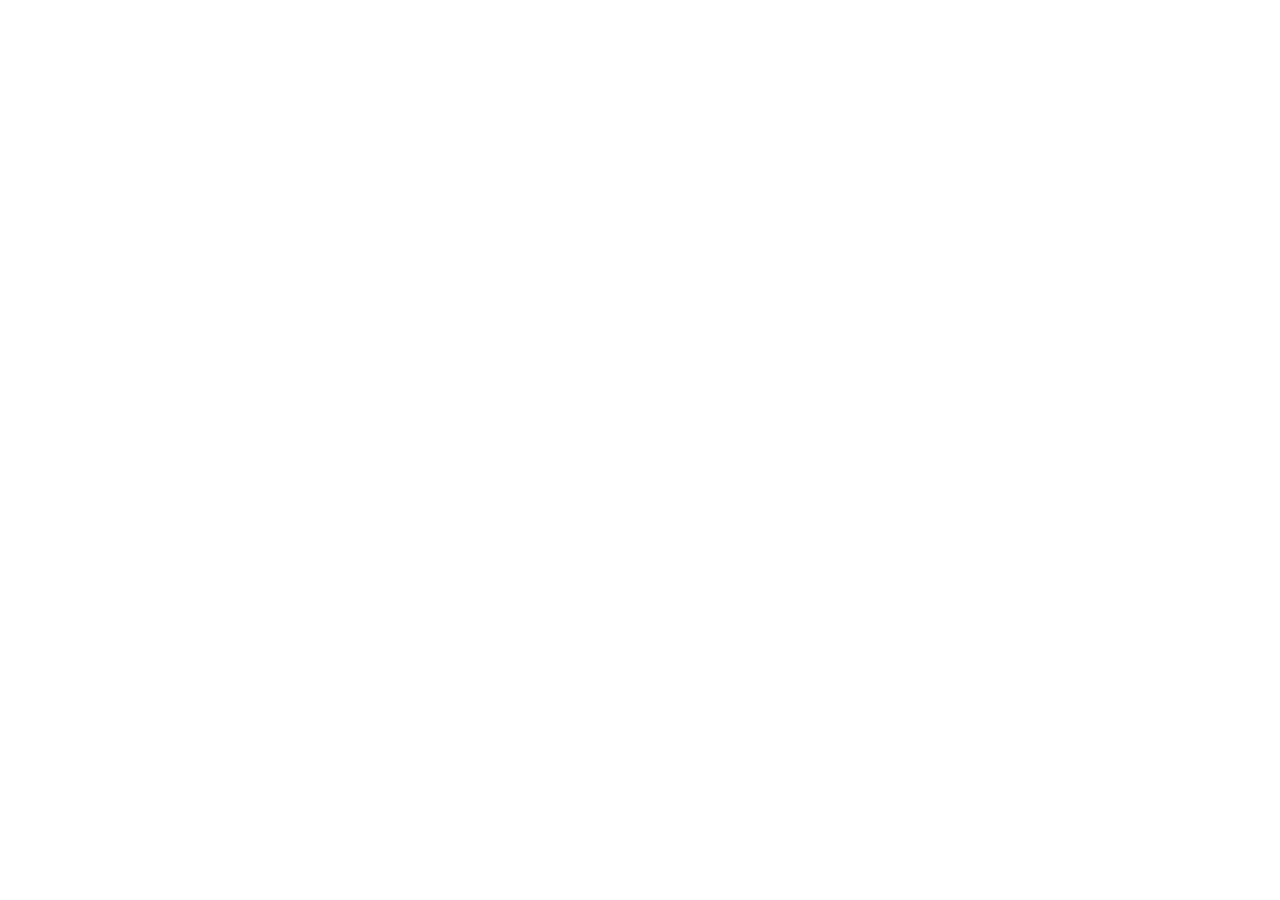
==== commit 9c4c5284: "Add files via upload" ====
--- a/index.html
+++ b/index.html
@@ -1,25 +1,14 @@
-<!DOCTYPE html>
-<!-- saved from url=(0067)https://01a08f37-028c-7237-9295-955ca47278a2.arena.site/?embed=true -->
-<html lang="fr"><head><meta http-equiv="Content-Type" content="text/html; charset=UTF-8">
-    
-    <meta name="viewport" content="width=device-width, initial-scale=1.0">
-    <meta name="theme-color" content="#08090d">
-    <meta name="description" content="DCI Radio - LaRadioDesHits.com, seulement les meilleurs hits en direct.">
+<!doctype html>
+<html lang="fr">
+  <head>
+    <meta charset="UTF-8" />
+    <meta name="viewport" content="width=device-width, initial-scale=1.0" />
+    <meta name="theme-color" content="#08090d" />
+    <meta name="description" content="DCI Radio - LaRadioDesHits.com, seulement les meilleurs hits en direct." />
     <title>DCI Radio | LaRadioDesHits.com</title>
-    <script type="module" crossorigin="">(function(){const F=document.createElement("link").relList;if(F&&F.supports&&F.supports("modulepreload"))return;for(const q of document.querySelectorAll('link[rel="modulepreload"]'))y(q);new MutationObserver(q=>{for(const Q of q)if(Q.type==="childList")for(const el of Q.addedNodes)el.tagName==="LINK"&&el.rel==="modulepreload"&&y(el)}).observe(document,{childList:!0,subtree:!0});function G(q){const Q={};return q.integrity&&(Q.integrity=q.integrity),q.referrerPolicy&&(Q.referrerPolicy=q.referrerPolicy),q.crossOrigin==="use-credentials"?Q.credentials="include":q.crossOrigin==="anonymous"?Q.credentials="omit":Q.credentials="same-origin",Q}function y(q){if(q.ep)return;q.ep=!0;const Q=G(q);fetch(q.href,Q)}})();var ef={exports:{}},be={};var gm;function ly(){if(gm)return be;gm=1;var _=Symbol.for("react.transitional.element"),F=Symbol.for("react.fragment");function G(y,q,Q){var el=null;if(Q!==void 0&&(el=""+Q),q.key!==void 0&&(el=""+q.key),"key"in q){Q={};for(var hl in q)hl!=="key"&&(Q[hl]=q[hl])}else Q=q;return q=Q.ref,{$$typeof:_,type:y,key:el,ref:q!==void 0?q:null,props:Q}}return be.Fragment=F,be.jsx=G,be.jsxs=G,be}var Sm;function ty(){return Sm||(Sm=1,ef.exports=ly()),ef.exports}var E=ty(),nf={exports:{}},x={};var bm;function ay(){if(bm)return x;bm=1;var _=Symbol.for("react.transitional.element"),F=Symbol.for("react.portal"),G=Symbol.for("react.fragment"),y=Symbol.for("react.strict_mode"),q=Symbol.for("react.profiler"),Q=Symbol.for("react.consumer"),el=Symbol.for("react.context"),hl=Symbol.for("react.forward_ref"),U=Symbol.for("react.suspense"),A=Symbol.for("react.memo"),k=Symbol.for("react.lazy"),R=Symbol.for("react.activity"),ml=Symbol.iterator;function Ml(d){return d===null||typeof d!="object"?null:(d=ml&&d[ml]||d["@@iterator"],typeof d=="function"?d:null)}var Z={isMounted:function(){return!1},enqueueForceUpdate:function(){},enqueueReplaceState:function(){},enqueueSetState:function(){}},xl=Object.assign,Dt={};function $l(d,T,M){this.props=d,this.context=T,this.refs=Dt,this.updater=M||Z}$l.prototype.isReactComponent={},$l.prototype.setState=function(d,T){if(typeof d!="object"&&typeof d!="function"&&d!=null)throw Error("takes an object of state variables to update or a function which returns an object of state variables.");this.updater.enqueueSetState(this,d,T,"setState")},$l.prototype.forceUpdate=function(d){this.updater.enqueueForceUpdate(this,d,"forceUpdate")};function Wt(){}Wt.prototype=$l.prototype;function ql(d,T,M){this.props=d,this.context=T,this.refs=Dt,this.updater=M||Z}var it=ql.prototype=new Wt;it.constructor=ql,xl(it,$l.prototype),it.isPureReactComponent=!0;var Tt=Array.isArray;function Gl(){}var W={H:null,A:null,T:null,S:null},Xl=Object.prototype.hasOwnProperty;function Et(d,T,M){var D=M.ref;return{$$typeof:_,type:d,key:T,ref:D!==void 0?D:null,props:M}}function Xa(d,T){return Et(d.type,T,d.props)}function At(d){return typeof d=="object"&&d!==null&&d.$$typeof===_}function Ql(d){var T={"=":"=0",":":"=2"};return"$"+d.replace(/[=:]/g,function(M){return T[M]})}var za=/\/+/g;function Nt(d,T){return typeof d=="object"&&d!==null&&d.key!=null?Ql(""+d.key):T.toString(36)}function gt(d){switch(d.status){case"fulfilled":return d.value;case"rejected":throw d.reason;default:switch(typeof d.status=="string"?d.then(Gl,Gl):(d.status="pending",d.then(function(T){d.status==="pending"&&(d.status="fulfilled",d.value=T)},function(T){d.status==="pending"&&(d.status="rejected",d.reason=T)})),d.status){case"fulfilled":return d.value;case"rejected":throw d.reason}}throw d}function S(d,T,M,D,Y){var L=typeof d;(L==="undefined"||L==="boolean")&&(d=null);var tl=!1;if(d===null)tl=!0;else switch(L){case"bigint":case"string":case"number":tl=!0;break;case"object":switch(d.$$typeof){case _:case F:tl=!0;break;case k:return tl=d._init,S(tl(d._payload),T,M,D,Y)}}if(tl)return Y=Y(d),tl=D===""?"."+Nt(d,0):D,Tt(Y)?(M="",tl!=null&&(M=tl.replace(za,"$&/")+"/"),S(Y,T,M,"",function(Mu){return Mu})):Y!=null&&(At(Y)&&(Y=Xa(Y,M+(Y.key==null||d&&d.key===Y.key?"":(""+Y.key).replace(za,"$&/")+"/")+tl)),T.push(Y)),1;tl=0;var Yl=D===""?".":D+":";if(Tt(d))for(var Sl=0;Sl<d.length;Sl++)D=d[Sl],L=Yl+Nt(D,Sl),tl+=S(D,T,M,L,Y);else if(Sl=Ml(d),typeof Sl=="function")for(d=Sl.call(d),Sl=0;!(D=d.next()).done;)D=D.value,L=Yl+Nt(D,Sl++),tl+=S(D,T,M,L,Y);else if(L==="object"){if(typeof d.then=="function")return S(gt(d),T,M,D,Y);throw T=String(d),Error("Objects are not valid as a React child (found: "+(T==="[object Object]"?"object with keys {"+Object.keys(d).join(", ")+"}":T)+"). If you meant to render a collection of children, use an array instead.")}return tl}function p(d,T,M){if(d==null)return d;var D=[],Y=0;return S(d,D,"","",function(L){return T.call(M,L,Y++)}),D}function C(d){if(d._status===-1){var T=d._result;T=T(),T.then(function(M){(d._status===0||d._status===-1)&&(d._status=1,d._result=M)},function(M){(d._status===0||d._status===-1)&&(d._status=2,d._result=M)}),d._status===-1&&(d._status=0,d._result=T)}if(d._status===1)return d._result.default;throw d._result}var nl=typeof reportError=="function"?reportError:function(d){if(typeof window=="object"&&typeof window.ErrorEvent=="function"){var T=new window.ErrorEvent("error",{bubbles:!0,cancelable:!0,message:typeof d=="object"&&d!==null&&typeof d.message=="string"?String(d.message):String(d),error:d});if(!window.dispatchEvent(T))return}else if(typeof process=="object"&&typeof process.emit=="function"){process.emit("uncaughtException",d);return}console.error(d)},sl={map:p,forEach:function(d,T,M){p(d,function(){T.apply(this,arguments)},M)},count:function(d){var T=0;return p(d,function(){T++}),T},toArray:function(d){return p(d,function(T){return T})||[]},only:function(d){if(!At(d))throw Error("React.Children.only expected to receive a single React element child.");return d}};return x.Activity=R,x.Children=sl,x.Component=$l,x.Fragment=G,x.Profiler=q,x.PureComponent=ql,x.StrictMode=y,x.Suspense=U,x.__CLIENT_INTERNALS_DO_NOT_USE_OR_WARN_USERS_THEY_CANNOT_UPGRADE=W,x.__COMPILER_RUNTIME={__proto__:null,c:function(d){return W.H.useMemoCache(d)}},x.cache=function(d){return function(){return d.apply(null,arguments)}},x.cacheSignal=function(){return null},x.cloneElement=function(d,T,M){if(d==null)throw Error("The argument must be a React element, but you passed "+d+".");var D=xl({},d.props),Y=d.key;if(T!=null)for(L in T.key!==void 0&&(Y=""+T.key),T)!Xl.call(T,L)||L==="key"||L==="__self"||L==="__source"||L==="ref"&&T.ref===void 0||(D[L]=T[L]);var L=arguments.length-2;if(L===1)D.children=M;else if(1<L){for(var tl=Array(L),Yl=0;Yl<L;Yl++)tl[Yl]=arguments[Yl+2];D.children=tl}return Et(d.type,Y,D)},x.createContext=function(d){return d={$$typeof:el,_currentValue:d,_currentValue2:d,_threadCount:0,Provider:null,Consumer:null},d.Provider=d,d.Consumer={$$typeof:Q,_context:d},d},x.createElement=function(d,T,M){var D,Y={},L=null;if(T!=null)for(D in T.key!==void 0&&(L=""+T.key),T)Xl.call(T,D)&&D!=="key"&&D!=="__self"&&D!=="__source"&&(Y[D]=T[D]);var tl=arguments.length-2;if(tl===1)Y.children=M;else if(1<tl){for(var Yl=Array(tl),Sl=0;Sl<tl;Sl++)Yl[Sl]=arguments[Sl+2];Y.children=Yl}if(d&&d.defaultProps)for(D in tl=d.defaultProps,tl)Y[D]===void 0&&(Y[D]=tl[D]);return Et(d,L,Y)},x.createRef=function(){return{current:null}},x.forwardRef=function(d){return{$$typeof:hl,render:d}},x.isValidElement=At,x.lazy=function(d){return{$$typeof:k,_payload:{_status:-1,_result:d},_init:C}},x.memo=function(d,T){return{$$typeof:A,type:d,compare:T===void 0?null:T}},x.startTransition=function(d){var T=W.T,M={};W.T=M;try{var D=d(),Y=W.S;Y!==null&&Y(M,D),typeof D=="object"&&D!==null&&typeof D.then=="function"&&D.then(Gl,nl)}catch(L){nl(L)}finally{T!==null&&M.types!==null&&(T.types=M.types),W.T=T}},x.unstable_useCacheRefresh=function(){return W.H.useCacheRefresh()},x.use=function(d){return W.H.use(d)},x.useActionState=function(d,T,M){return W.H.useActionState(d,T,M)},x.useCallback=function(d,T){return W.H.useCallback(d,T)},x.useContext=function(d){return W.H.useContext(d)},x.useDebugValue=function(){},x.useDeferredValue=function(d,T){return W.H.useDeferredValue(d,T)},x.useEffect=function(d,T){return W.H.useEffect(d,T)},x.useEffectEvent=function(d){return W.H.useEffectEvent(d)},x.useId=function(){return W.H.useId()},x.useImperativeHandle=function(d,T,M){return W.H.useImperativeHandle(d,T,M)},x.useInsertionEffect=function(d,T){return W.H.useInsertionEffect(d,T)},x.useLayoutEffect=function(d,T){return W.H.useLayoutEffect(d,T)},x.useMemo=function(d,T){return W.H.useMemo(d,T)},x.useOptimistic=function(d,T){return W.H.useOptimistic(d,T)},x.useReducer=function(d,T,M){return W.H.useReducer(d,T,M)},x.useRef=function(d){return W.H.useRef(d)},x.useState=function(d){return W.H.useState(d)},x.useSyncExternalStore=function(d,T,M){return W.H.useSyncExternalStore(d,T,M)},x.useTransition=function(){return W.H.useTransition()},x.version="19.2.6",x}var zm;function hf(){return zm||(zm=1,nf.exports=ay()),nf.exports}var pu=hf(),cf={exports:{}},ze={},ff={exports:{}},sf={};var Tm;function uy(){return Tm||(Tm=1,(function(_){function F(S,p){var C=S.length;S.push(p);l:for(;0<C;){var nl=C-1>>>1,sl=S[nl];if(0<q(sl,p))S[nl]=p,S[C]=sl,C=nl;else break l}}function G(S){return S.length===0?null:S[0]}function y(S){if(S.length===0)return null;var p=S[0],C=S.pop();if(C!==p){S[0]=C;l:for(var nl=0,sl=S.length,d=sl>>>1;nl<d;){var T=2*(nl+1)-1,M=S[T],D=T+1,Y=S[D];if(0>q(M,C))D<sl&&0>q(Y,M)?(S[nl]=Y,S[D]=C,nl=D):(S[nl]=M,S[T]=C,nl=T);else if(D<sl&&0>q(Y,C))S[nl]=Y,S[D]=C,nl=D;else break l}}return p}function q(S,p){var C=S.sortIndex-p.sortIndex;return C!==0?C:S.id-p.id}if(_.unstable_now=void 0,typeof performance=="object"&&typeof performance.now=="function"){var Q=performance;_.unstable_now=function(){return Q.now()}}else{var el=Date,hl=el.now();_.unstable_now=function(){return el.now()-hl}}var U=[],A=[],k=1,R=null,ml=3,Ml=!1,Z=!1,xl=!1,Dt=!1,$l=typeof setTimeout=="function"?setTimeout:null,Wt=typeof clearTimeout=="function"?clearTimeout:null,ql=typeof setImmediate<"u"?setImmediate:null;function it(S){for(var p=G(A);p!==null;){if(p.callback===null)y(A);else if(p.startTime<=S)y(A),p.sortIndex=p.expirationTime,F(U,p);else break;p=G(A)}}function Tt(S){if(xl=!1,it(S),!Z)if(G(U)!==null)Z=!0,Gl||(Gl=!0,Ql());else{var p=G(A);p!==null&&gt(Tt,p.startTime-S)}}var Gl=!1,W=-1,Xl=5,Et=-1;function Xa(){return Dt?!0:!(_.unstable_now()-Et<Xl)}function At(){if(Dt=!1,Gl){var S=_.unstable_now();Et=S;var p=!0;try{l:{Z=!1,xl&&(xl=!1,Wt(W),W=-1),Ml=!0;var C=ml;try{t:{for(it(S),R=G(U);R!==null&&!(R.expirationTime>S&&Xa());){var nl=R.callback;if(typeof nl=="function"){R.callback=null,ml=R.priorityLevel;var sl=nl(R.expirationTime<=S);if(S=_.unstable_now(),typeof sl=="function"){R.callback=sl,it(S),p=!0;break t}R===G(U)&&y(U),it(S)}else y(U);R=G(U)}if(R!==null)p=!0;else{var d=G(A);d!==null&&gt(Tt,d.startTime-S),p=!1}}break l}finally{R=null,ml=C,Ml=!1}p=void 0}}finally{p?Ql():Gl=!1}}}var Ql;if(typeof ql=="function")Ql=function(){ql(At)};else if(typeof MessageChannel<"u"){var za=new MessageChannel,Nt=za.port2;za.port1.onmessage=At,Ql=function(){Nt.postMessage(null)}}else Ql=function(){$l(At,0)};function gt(S,p){W=$l(function(){S(_.unstable_now())},p)}_.unstable_IdlePriority=5,_.unstable_ImmediatePriority=1,_.unstable_LowPriority=4,_.unstable_NormalPriority=3,_.unstable_Profiling=null,_.unstable_UserBlockingPriority=2,_.unstable_cancelCallback=function(S){S.callback=null},_.unstable_forceFrameRate=function(S){0>S||125<S?console.error("forceFrameRate takes a positive int between 0 and 125, forcing frame rates higher than 125 fps is not supported"):Xl=0<S?Math.floor(1e3/S):5},_.unstable_getCurrentPriorityLevel=function(){return ml},_.unstable_next=function(S){switch(ml){case 1:case 2:case 3:var p=3;break;default:p=ml}var C=ml;ml=p;try{return S()}finally{ml=C}},_.unstable_requestPaint=function(){Dt=!0},_.unstable_runWithPriority=function(S,p){switch(S){case 1:case 2:case 3:case 4:case 5:break;default:S=3}var C=ml;ml=S;try{return p()}finally{ml=C}},_.unstable_scheduleCallback=function(S,p,C){var nl=_.unstable_now();switch(typeof C=="object"&&C!==null?(C=C.delay,C=typeof C=="number"&&0<C?nl+C:nl):C=nl,S){case 1:var sl=-1;break;case 2:sl=250;break;case 5:sl=1073741823;break;case 4:sl=1e4;break;default:sl=5e3}return sl=C+sl,S={id:k++,callback:p,priorityLevel:S,startTime:C,expirationTime:sl,sortIndex:-1},C>nl?(S.sortIndex=C,F(A,S),G(U)===null&&S===G(A)&&(xl?(Wt(W),W=-1):xl=!0,gt(Tt,C-nl))):(S.sortIndex=sl,F(U,S),Z||Ml||(Z=!0,Gl||(Gl=!0,Ql()))),S},_.unstable_shouldYield=Xa,_.unstable_wrapCallback=function(S){var p=ml;return function(){var C=ml;ml=p;try{return S.apply(this,arguments)}finally{ml=C}}}})(sf)),sf}var Em;function ey(){return Em||(Em=1,ff.exports=uy()),ff.exports}var df={exports:{}},Cl={};var Am;function ny(){if(Am)return Cl;Am=1;var _=hf();function F(U){var A="https://react.dev/errors/"+U;if(1<arguments.length){A+="?args[]="+encodeURIComponent(arguments[1]);for(var k=2;k<arguments.length;k++)A+="&args[]="+encodeURIComponent(arguments[k])}return"Minified React error #"+U+"; visit "+A+" for the full message or use the non-minified dev environment for full errors and additional helpful warnings."}function G(){}var y={d:{f:G,r:function(){throw Error(F(522))},D:G,C:G,L:G,m:G,X:G,S:G,M:G},p:0,findDOMNode:null},q=Symbol.for("react.portal");function Q(U,A,k){var R=3<arguments.length&&arguments[3]!==void 0?arguments[3]:null;return{$$typeof:q,key:R==null?null:""+R,children:U,containerInfo:A,implementation:k}}var el=_.__CLIENT_INTERNALS_DO_NOT_USE_OR_WARN_USERS_THEY_CANNOT_UPGRADE;function hl(U,A){if(U==="font")return"";if(typeof A=="string")return A==="use-credentials"?A:""}return Cl.__DOM_INTERNALS_DO_NOT_USE_OR_WARN_USERS_THEY_CANNOT_UPGRADE=y,Cl.createPortal=function(U,A){var k=2<arguments.length&&arguments[2]!==void 0?arguments[2]:null;if(!A||A.nodeType!==1&&A.nodeType!==9&&A.nodeType!==11)throw Error(F(299));return Q(U,A,null,k)},Cl.flushSync=function(U){var A=el.T,k=y.p;try{if(el.T=null,y.p=2,U)return U()}finally{el.T=A,y.p=k,y.d.f()}},Cl.preconnect=function(U,A){typeof U=="string"&&(A?(A=A.crossOrigin,A=typeof A=="string"?A==="use-credentials"?A:"":void 0):A=null,y.d.C(U,A))},Cl.prefetchDNS=function(U){typeof U=="string"&&y.d.D(U)},Cl.preinit=function(U,A){if(typeof U=="string"&&A&&typeof A.as=="string"){var k=A.as,R=hl(k,A.crossOrigin),ml=typeof A.integrity=="string"?A.integrity:void 0,Ml=typeof A.fetchPriority=="string"?A.fetchPriority:void 0;k==="style"?y.d.S(U,typeof A.precedence=="string"?A.precedence:void 0,{crossOrigin:R,integrity:ml,fetchPriority:Ml}):k==="script"&&y.d.X(U,{crossOrigin:R,integrity:ml,fetchPriority:Ml,nonce:typeof A.nonce=="string"?A.nonce:void 0})}},Cl.preinitModule=function(U,A){if(typeof U=="string")if(typeof A=="object"&&A!==null){if(A.as==null||A.as==="script"){var k=hl(A.as,A.crossOrigin);y.d.M(U,{crossOrigin:k,integrity:typeof A.integrity=="string"?A.integrity:void 0,nonce:typeof A.nonce=="string"?A.nonce:void 0})}}else A==null&&y.d.M(U)},Cl.preload=function(U,A){if(typeof U=="string"&&typeof A=="object"&&A!==null&&typeof A.as=="string"){var k=A.as,R=hl(k,A.crossOrigin);y.d.L(U,k,{crossOrigin:R,integrity:typeof A.integrity=="string"?A.integrity:void 0,nonce:typeof A.nonce=="string"?A.nonce:void 0,type:typeof A.type=="string"?A.type:void 0,fetchPriority:typeof A.fetchPriority=="string"?A.fetchPriority:void 0,referrerPolicy:typeof A.referrerPolicy=="string"?A.referrerPolicy:void 0,imageSrcSet:typeof A.imageSrcSet=="string"?A.imageSrcSet:void 0,imageSizes:typeof A.imageSizes=="string"?A.imageSizes:void 0,media:typeof A.media=="string"?A.media:void 0})}},Cl.preloadModule=function(U,A){if(typeof U=="string")if(A){var k=hl(A.as,A.crossOrigin);y.d.m(U,{as:typeof A.as=="string"&&A.as!=="script"?A.as:void 0,crossOrigin:k,integrity:typeof A.integrity=="string"?A.integrity:void 0})}else y.d.m(U)},Cl.requestFormReset=function(U){y.d.r(U)},Cl.unstable_batchedUpdates=function(U,A){return U(A)},Cl.useFormState=function(U,A,k){return el.H.useFormState(U,A,k)},Cl.useFormStatus=function(){return el.H.useHostTransitionStatus()},Cl.version="19.2.6",Cl}var _m;function iy(){if(_m)return df.exports;_m=1;function _(){if(!(typeof __REACT_DEVTOOLS_GLOBAL_HOOK__>"u"||typeof __REACT_DEVTOOLS_GLOBAL_HOOK__.checkDCE!="function"))try{__REACT_DEVTOOLS_GLOBAL_HOOK__.checkDCE(_)}catch(F){console.error(F)}}return _(),df.exports=ny(),df.exports}var pm;function cy(){if(pm)return ze;pm=1;var _=ey(),F=hf(),G=iy();function y(l){var t="https://react.dev/errors/"+l;if(1<arguments.length){t+="?args[]="+encodeURIComponent(arguments[1]);for(var a=2;a<arguments.length;a++)t+="&args[]="+encodeURIComponent(arguments[a])}return"Minified React error #"+l+"; visit "+t+" for the full message or use the non-minified dev environment for full errors and additional helpful warnings."}function q(l){return!(!l||l.nodeType!==1&&l.nodeType!==9&&l.nodeType!==11)}function Q(l){var t=l,a=l;if(l.alternate)for(;t.return;)t=t.return;else{l=t;do t=l,(t.flags&4098)!==0&&(a=t.return),l=t.return;while(l)}return t.tag===3?a:null}function el(l){if(l.tag===13){var t=l.memoizedState;if(t===null&&(l=l.alternate,l!==null&&(t=l.memoizedState)),t!==null)return t.dehydrated}return null}function hl(l){if(l.tag===31){var t=l.memoizedState;if(t===null&&(l=l.alternate,l!==null&&(t=l.memoizedState)),t!==null)return t.dehydrated}return null}function U(l){if(Q(l)!==l)throw Error(y(188))}function A(l){var t=l.alternate;if(!t){if(t=Q(l),t===null)throw Error(y(188));return t!==l?null:l}for(var a=l,u=t;;){var e=a.return;if(e===null)break;var n=e.alternate;if(n===null){if(u=e.return,u!==null){a=u;continue}break}if(e.child===n.child){for(n=e.child;n;){if(n===a)return U(e),l;if(n===u)return U(e),t;n=n.sibling}throw Error(y(188))}if(a.return!==u.return)a=e,u=n;else{for(var i=!1,c=e.child;c;){if(c===a){i=!0,a=e,u=n;break}if(c===u){i=!0,u=e,a=n;break}c=c.sibling}if(!i){for(c=n.child;c;){if(c===a){i=!0,a=n,u=e;break}if(c===u){i=!0,u=n,a=e;break}c=c.sibling}if(!i)throw Error(y(189))}}if(a.alternate!==u)throw Error(y(190))}if(a.tag!==3)throw Error(y(188));return a.stateNode.current===a?l:t}function k(l){var t=l.tag;if(t===5||t===26||t===27||t===6)return l;for(l=l.child;l!==null;){if(t=k(l),t!==null)return t;l=l.sibling}return null}var R=Object.assign,ml=Symbol.for("react.element"),Ml=Symbol.for("react.transitional.element"),Z=Symbol.for("react.portal"),xl=Symbol.for("react.fragment"),Dt=Symbol.for("react.strict_mode"),$l=Symbol.for("react.profiler"),Wt=Symbol.for("react.consumer"),ql=Symbol.for("react.context"),it=Symbol.for("react.forward_ref"),Tt=Symbol.for("react.suspense"),Gl=Symbol.for("react.suspense_list"),W=Symbol.for("react.memo"),Xl=Symbol.for("react.lazy"),Et=Symbol.for("react.activity"),Xa=Symbol.for("react.memo_cache_sentinel"),At=Symbol.iterator;function Ql(l){return l===null||typeof l!="object"?null:(l=At&&l[At]||l["@@iterator"],typeof l=="function"?l:null)}var za=Symbol.for("react.client.reference");function Nt(l){if(l==null)return null;if(typeof l=="function")return l.$$typeof===za?null:l.displayName||l.name||null;if(typeof l=="string")return l;switch(l){case xl:return"Fragment";case $l:return"Profiler";case Dt:return"StrictMode";case Tt:return"Suspense";case Gl:return"SuspenseList";case Et:return"Activity"}if(typeof l=="object")switch(l.$$typeof){case Z:return"Portal";case ql:return l.displayName||"Context";case Wt:return(l._context.displayName||"Context")+".Consumer";case it:var t=l.render;return l=l.displayName,l||(l=t.displayName||t.name||"",l=l!==""?"ForwardRef("+l+")":"ForwardRef"),l;case W:return t=l.displayName||null,t!==null?t:Nt(l.type)||"Memo";case Xl:t=l._payload,l=l._init;try{return Nt(l(t))}catch{}}return null}var gt=Array.isArray,S=F.__CLIENT_INTERNALS_DO_NOT_USE_OR_WARN_USERS_THEY_CANNOT_UPGRADE,p=G.__DOM_INTERNALS_DO_NOT_USE_OR_WARN_USERS_THEY_CANNOT_UPGRADE,C={pending:!1,data:null,method:null,action:null},nl=[],sl=-1;function d(l){return{current:l}}function T(l){0>sl||(l.current=nl[sl],nl[sl]=null,sl--)}function M(l,t){sl++,nl[sl]=l.current,l.current=t}var D=d(null),Y=d(null),L=d(null),tl=d(null);function Yl(l,t){switch(M(L,t),M(Y,l),M(D,null),t.nodeType){case 9:case 11:l=(l=t.documentElement)&&(l=l.namespaceURI)?Xd(l):0;break;default:if(l=t.tagName,t=t.namespaceURI)t=Xd(t),l=Qd(t,l);else switch(l){case"svg":l=1;break;case"math":l=2;break;default:l=0}}T(D),M(D,l)}function Sl(){T(D),T(Y),T(L)}function Mu(l){l.memoizedState!==null&&M(tl,l);var t=D.current,a=Qd(t,l.type);t!==a&&(M(Y,l),M(D,a))}function Te(l){Y.current===l&&(T(D),T(Y)),tl.current===l&&(T(tl),he._currentValue=C)}var Xn,rf;function Ta(l){if(Xn===void 0)try{throw Error()}catch(a){var t=a.stack.trim().match(/\n( *(at )?)/);Xn=t&&t[1]||"",rf=-1<a.stack.indexOf(`
-    at`)?" (<anonymous>)":-1<a.stack.indexOf("@")?"@unknown:0:0":""}return`
-`+Xn+l+rf}var Qn=!1;function Zn(l,t){if(!l||Qn)return"";Qn=!0;var a=Error.prepareStackTrace;Error.prepareStackTrace=void 0;try{var u={DetermineComponentFrameRoot:function(){try{if(t){var z=function(){throw Error()};if(Object.defineProperty(z.prototype,"props",{set:function(){throw Error()}}),typeof Reflect=="object"&&Reflect.construct){try{Reflect.construct(z,[])}catch(r){var h=r}Reflect.construct(l,[],z)}else{try{z.call()}catch(r){h=r}l.call(z.prototype)}}else{try{throw Error()}catch(r){h=r}(z=l())&&typeof z.catch=="function"&&z.catch(function(){})}}catch(r){if(r&&h&&typeof r.stack=="string")return[r.stack,h.stack]}return[null,null]}};u.DetermineComponentFrameRoot.displayName="DetermineComponentFrameRoot";var e=Object.getOwnPropertyDescriptor(u.DetermineComponentFrameRoot,"name");e&&e.configurable&&Object.defineProperty(u.DetermineComponentFrameRoot,"name",{value:"DetermineComponentFrameRoot"});var n=u.DetermineComponentFrameRoot(),i=n[0],c=n[1];if(i&&c){var f=i.split(`
-`),o=c.split(`
-`);for(e=u=0;u<f.length&&!f[u].includes("DetermineComponentFrameRoot");)u++;for(;e<o.length&&!o[e].includes("DetermineComponentFrameRoot");)e++;if(u===f.length||e===o.length)for(u=f.length-1,e=o.length-1;1<=u&&0<=e&&f[u]!==o[e];)e--;for(;1<=u&&0<=e;u--,e--)if(f[u]!==o[e]){if(u!==1||e!==1)do if(u--,e--,0>e||f[u]!==o[e]){var g=`
-`+f[u].replace(" at new "," at ");return l.displayName&&g.includes("<anonymous>")&&(g=g.replace("<anonymous>",l.displayName)),g}while(1<=u&&0<=e);break}}}finally{Qn=!1,Error.prepareStackTrace=a}return(a=l?l.displayName||l.name:"")?Ta(a):""}function Um(l,t){switch(l.tag){case 26:case 27:case 5:return Ta(l.type);case 16:return Ta("Lazy");case 13:return l.child!==t&&t!==null?Ta("Suspense Fallback"):Ta("Suspense");case 19:return Ta("SuspenseList");case 0:case 15:return Zn(l.type,!1);case 11:return Zn(l.type.render,!1);case 1:return Zn(l.type,!0);case 31:return Ta("Activity");default:return""}}function gf(l){try{var t="",a=null;do t+=Um(l,a),a=l,l=l.return;while(l);return t}catch(u){return`
-Error generating stack: `+u.message+`
-`+u.stack}}var Ln=Object.prototype.hasOwnProperty,Vn=_.unstable_scheduleCallback,Kn=_.unstable_cancelCallback,Hm=_.unstable_shouldYield,jm=_.unstable_requestPaint,Fl=_.unstable_now,Rm=_.unstable_getCurrentPriorityLevel,Sf=_.unstable_ImmediatePriority,bf=_.unstable_UserBlockingPriority,Ee=_.unstable_NormalPriority,qm=_.unstable_LowPriority,zf=_.unstable_IdlePriority,Cm=_.log,xm=_.unstable_setDisableYieldValue,Ou=null,kl=null;function $t(l){if(typeof Cm=="function"&&xm(l),kl&&typeof kl.setStrictMode=="function")try{kl.setStrictMode(Ou,l)}catch{}}var Il=Math.clz32?Math.clz32:Gm,Ym=Math.log,Bm=Math.LN2;function Gm(l){return l>>>=0,l===0?32:31-(Ym(l)/Bm|0)|0}var Ae=256,_e=262144,pe=4194304;function Ea(l){var t=l&42;if(t!==0)return t;switch(l&-l){case 1:return 1;case 2:return 2;case 4:return 4;case 8:return 8;case 16:return 16;case 32:return 32;case 64:return 64;case 128:return 128;case 256:case 512:case 1024:case 2048:case 4096:case 8192:case 16384:case 32768:case 65536:case 131072:return l&261888;case 262144:case 524288:case 1048576:case 2097152:return l&3932160;case 4194304:case 8388608:case 16777216:case 33554432:return l&62914560;case 67108864:return 67108864;case 134217728:return 134217728;case 268435456:return 268435456;case 536870912:return 536870912;case 1073741824:return 0;default:return l}}function Me(l,t,a){var u=l.pendingLanes;if(u===0)return 0;var e=0,n=l.suspendedLanes,i=l.pingedLanes;l=l.warmLanes;var c=u&134217727;return c!==0?(u=c&~n,u!==0?e=Ea(u):(i&=c,i!==0?e=Ea(i):a||(a=c&~l,a!==0&&(e=Ea(a))))):(c=u&~n,c!==0?e=Ea(c):i!==0?e=Ea(i):a||(a=u&~l,a!==0&&(e=Ea(a)))),e===0?0:t!==0&&t!==e&&(t&n)===0&&(n=e&-e,a=t&-t,n>=a||n===32&&(a&4194048)!==0)?t:e}function Du(l,t){return(l.pendingLanes&~(l.suspendedLanes&~l.pingedLanes)&t)===0}function Xm(l,t){switch(l){case 1:case 2:case 4:case 8:case 64:return t+250;case 16:case 32:case 128:case 256:case 512:case 1024:case 2048:case 4096:case 8192:case 16384:case 32768:case 65536:case 131072:case 262144:case 524288:case 1048576:case 2097152:return t+5e3;case 4194304:case 8388608:case 16777216:case 33554432:return-1;case 67108864:case 134217728:case 268435456:case 536870912:case 1073741824:return-1;default:return-1}}function Tf(){var l=pe;return pe<<=1,(pe&62914560)===0&&(pe=4194304),l}function Jn(l){for(var t=[],a=0;31>a;a++)t.push(l);return t}function Nu(l,t){l.pendingLanes|=t,t!==268435456&&(l.suspendedLanes=0,l.pingedLanes=0,l.warmLanes=0)}function Qm(l,t,a,u,e,n){var i=l.pendingLanes;l.pendingLanes=a,l.suspendedLanes=0,l.pingedLanes=0,l.warmLanes=0,l.expiredLanes&=a,l.entangledLanes&=a,l.errorRecoveryDisabledLanes&=a,l.shellSuspendCounter=0;var c=l.entanglements,f=l.expirationTimes,o=l.hiddenUpdates;for(a=i&~a;0<a;){var g=31-Il(a),z=1<<g;c[g]=0,f[g]=-1;var h=o[g];if(h!==null)for(o[g]=null,g=0;g<h.length;g++){var r=h[g];r!==null&&(r.lane&=-536870913)}a&=~z}u!==0&&Ef(l,u,0),n!==0&&e===0&&l.tag!==0&&(l.suspendedLanes|=n&~(i&~t))}function Ef(l,t,a){l.pendingLanes|=t,l.suspendedLanes&=~t;var u=31-Il(t);l.entangledLanes|=t,l.entanglements[u]=l.entanglements[u]|1073741824|a&261930}function Af(l,t){var a=l.entangledLanes|=t;for(l=l.entanglements;a;){var u=31-Il(a),e=1<<u;e&t|l[u]&t&&(l[u]|=t),a&=~e}}function _f(l,t){var a=t&-t;return a=(a&42)!==0?1:wn(a),(a&(l.suspendedLanes|t))!==0?0:a}function wn(l){switch(l){case 2:l=1;break;case 8:l=4;break;case 32:l=16;break;case 256:case 512:case 1024:case 2048:case 4096:case 8192:case 16384:case 32768:case 65536:case 131072:case 262144:case 524288:case 1048576:case 2097152:case 4194304:case 8388608:case 16777216:case 33554432:l=128;break;case 268435456:l=134217728;break;default:l=0}return l}function Wn(l){return l&=-l,2<l?8<l?(l&134217727)!==0?32:268435456:8:2}function pf(){var l=p.p;return l!==0?l:(l=window.event,l===void 0?32:dm(l.type))}function Mf(l,t){var a=p.p;try{return p.p=l,t()}finally{p.p=a}}var Ft=Math.random().toString(36).slice(2),Nl="__reactFiber$"+Ft,Zl="__reactProps$"+Ft,Qa="__reactContainer$"+Ft,$n="__reactEvents$"+Ft,Zm="__reactListeners$"+Ft,Lm="__reactHandles$"+Ft,Of="__reactResources$"+Ft,Uu="__reactMarker$"+Ft;function Fn(l){delete l[Nl],delete l[Zl],delete l[$n],delete l[Zm],delete l[Lm]}function Za(l){var t=l[Nl];if(t)return t;for(var a=l.parentNode;a;){if(t=a[Qa]||a[Nl]){if(a=t.alternate,t.child!==null||a!==null&&a.child!==null)for(l=Wd(l);l!==null;){if(a=l[Nl])return a;l=Wd(l)}return t}l=a,a=l.parentNode}return null}function La(l){if(l=l[Nl]||l[Qa]){var t=l.tag;if(t===5||t===6||t===13||t===31||t===26||t===27||t===3)return l}return null}function Hu(l){var t=l.tag;if(t===5||t===26||t===27||t===6)return l.stateNode;throw Error(y(33))}function Va(l){var t=l[Of];return t||(t=l[Of]={hoistableStyles:new Map,hoistableScripts:new Map}),t}function Ol(l){l[Uu]=!0}var Df=new Set,Nf={};function Aa(l,t){Ka(l,t),Ka(l+"Capture",t)}function Ka(l,t){for(Nf[l]=t,l=0;l<t.length;l++)Df.add(t[l])}var Vm=RegExp("^[:A-Z_a-z\\u00C0-\\u00D6\\u00D8-\\u00F6\\u00F8-\\u02FF\\u0370-\\u037D\\u037F-\\u1FFF\\u200C-\\u200D\\u2070-\\u218F\\u2C00-\\u2FEF\\u3001-\\uD7FF\\uF900-\\uFDCF\\uFDF0-\\uFFFD][:A-Z_a-z\\u00C0-\\u00D6\\u00D8-\\u00F6\\u00F8-\\u02FF\\u0370-\\u037D\\u037F-\\u1FFF\\u200C-\\u200D\\u2070-\\u218F\\u2C00-\\u2FEF\\u3001-\\uD7FF\\uF900-\\uFDCF\\uFDF0-\\uFFFD\\-.0-9\\u00B7\\u0300-\\u036F\\u203F-\\u2040]*$"),Uf={},Hf={};function Km(l){return Ln.call(Hf,l)?!0:Ln.call(Uf,l)?!1:Vm.test(l)?Hf[l]=!0:(Uf[l]=!0,!1)}function Oe(l,t,a){if(Km(t))if(a===null)l.removeAttribute(t);else{switch(typeof a){case"undefined":case"function":case"symbol":l.removeAttribute(t);return;case"boolean":var u=t.toLowerCase().slice(0,5);if(u!=="data-"&&u!=="aria-"){l.removeAttribute(t);return}}l.setAttribute(t,""+a)}}function De(l,t,a){if(a===null)l.removeAttribute(t);else{switch(typeof a){case"undefined":case"function":case"symbol":case"boolean":l.removeAttribute(t);return}l.setAttribute(t,""+a)}}function Ut(l,t,a,u){if(u===null)l.removeAttribute(a);else{switch(typeof u){case"undefined":case"function":case"symbol":case"boolean":l.removeAttribute(a);return}l.setAttributeNS(t,a,""+u)}}function ct(l){switch(typeof l){case"bigint":case"boolean":case"number":case"string":case"undefined":return l;case"object":return l;default:return""}}function jf(l){var t=l.type;return(l=l.nodeName)&&l.toLowerCase()==="input"&&(t==="checkbox"||t==="radio")}function Jm(l,t,a){var u=Object.getOwnPropertyDescriptor(l.constructor.prototype,t);if(!l.hasOwnProperty(t)&&typeof u<"u"&&typeof u.get=="function"&&typeof u.set=="function"){var e=u.get,n=u.set;return Object.defineProperty(l,t,{configurable:!0,get:function(){return e.call(this)},set:function(i){a=""+i,n.call(this,i)}}),Object.defineProperty(l,t,{enumerable:u.enumerable}),{getValue:function(){return a},setValue:function(i){a=""+i},stopTracking:function(){l._valueTracker=null,delete l[t]}}}}function kn(l){if(!l._valueTracker){var t=jf(l)?"checked":"value";l._valueTracker=Jm(l,t,""+l[t])}}function Rf(l){if(!l)return!1;var t=l._valueTracker;if(!t)return!0;var a=t.getValue(),u="";return l&&(u=jf(l)?l.checked?"true":"false":l.value),l=u,l!==a?(t.setValue(l),!0):!1}function Ne(l){if(l=l||(typeof document<"u"?document:void 0),typeof l>"u")return null;try{return l.activeElement||l.body}catch{return l.body}}var wm=/[\n"\\]/g;function ft(l){return l.replace(wm,function(t){return"\\"+t.charCodeAt(0).toString(16)+" "})}function In(l,t,a,u,e,n,i,c){l.name="",i!=null&&typeof i!="function"&&typeof i!="symbol"&&typeof i!="boolean"?l.type=i:l.removeAttribute("type"),t!=null?i==="number"?(t===0&&l.value===""||l.value!=t)&&(l.value=""+ct(t)):l.value!==""+ct(t)&&(l.value=""+ct(t)):i!=="submit"&&i!=="reset"||l.removeAttribute("value"),t!=null?Pn(l,i,ct(t)):a!=null?Pn(l,i,ct(a)):u!=null&&l.removeAttribute("value"),e==null&&n!=null&&(l.defaultChecked=!!n),e!=null&&(l.checked=e&&typeof e!="function"&&typeof e!="symbol"),c!=null&&typeof c!="function"&&typeof c!="symbol"&&typeof c!="boolean"?l.name=""+ct(c):l.removeAttribute("name")}function qf(l,t,a,u,e,n,i,c){if(n!=null&&typeof n!="function"&&typeof n!="symbol"&&typeof n!="boolean"&&(l.type=n),t!=null||a!=null){if(!(n!=="submit"&&n!=="reset"||t!=null)){kn(l);return}a=a!=null?""+ct(a):"",t=t!=null?""+ct(t):a,c||t===l.value||(l.value=t),l.defaultValue=t}u=u??e,u=typeof u!="function"&&typeof u!="symbol"&&!!u,l.checked=c?l.checked:!!u,l.defaultChecked=!!u,i!=null&&typeof i!="function"&&typeof i!="symbol"&&typeof i!="boolean"&&(l.name=i),kn(l)}function Pn(l,t,a){t==="number"&&Ne(l.ownerDocument)===l||l.defaultValue===""+a||(l.defaultValue=""+a)}function Ja(l,t,a,u){if(l=l.options,t){t={};for(var e=0;e<a.length;e++)t["$"+a[e]]=!0;for(a=0;a<l.length;a++)e=t.hasOwnProperty("$"+l[a].value),l[a].selected!==e&&(l[a].selected=e),e&&u&&(l[a].defaultSelected=!0)}else{for(a=""+ct(a),t=null,e=0;e<l.length;e++){if(l[e].value===a){l[e].selected=!0,u&&(l[e].defaultSelected=!0);return}t!==null||l[e].disabled||(t=l[e])}t!==null&&(t.selected=!0)}}function Cf(l,t,a){if(t!=null&&(t=""+ct(t),t!==l.value&&(l.value=t),a==null)){l.defaultValue!==t&&(l.defaultValue=t);return}l.defaultValue=a!=null?""+ct(a):""}function xf(l,t,a,u){if(t==null){if(u!=null){if(a!=null)throw Error(y(92));if(gt(u)){if(1<u.length)throw Error(y(93));u=u[0]}a=u}a==null&&(a=""),t=a}a=ct(t),l.defaultValue=a,u=l.textContent,u===a&&u!==""&&u!==null&&(l.value=u),kn(l)}function wa(l,t){if(t){var a=l.firstChild;if(a&&a===l.lastChild&&a.nodeType===3){a.nodeValue=t;return}}l.textContent=t}var Wm=new Set("animationIterationCount aspectRatio borderImageOutset borderImageSlice borderImageWidth boxFlex boxFlexGroup boxOrdinalGroup columnCount columns flex flexGrow flexPositive flexShrink flexNegative flexOrder gridArea gridRow gridRowEnd gridRowSpan gridRowStart gridColumn gridColumnEnd gridColumnSpan gridColumnStart fontWeight lineClamp lineHeight opacity order orphans scale tabSize widows zIndex zoom fillOpacity floodOpacity stopOpacity strokeDasharray strokeDashoffset strokeMiterlimit strokeOpacity strokeWidth MozAnimationIterationCount MozBoxFlex MozBoxFlexGroup MozLineClamp msAnimationIterationCount msFlex msZoom msFlexGrow msFlexNegative msFlexOrder msFlexPositive msFlexShrink msGridColumn msGridColumnSpan msGridRow msGridRowSpan WebkitAnimationIterationCount WebkitBoxFlex WebKitBoxFlexGroup WebkitBoxOrdinalGroup WebkitColumnCount WebkitColumns WebkitFlex WebkitFlexGrow WebkitFlexPositive WebkitFlexShrink WebkitLineClamp".split(" "));function Yf(l,t,a){var u=t.indexOf("--")===0;a==null||typeof a=="boolean"||a===""?u?l.setProperty(t,""):t==="float"?l.cssFloat="":l[t]="":u?l.setProperty(t,a):typeof a!="number"||a===0||Wm.has(t)?t==="float"?l.cssFloat=a:l[t]=(""+a).trim():l[t]=a+"px"}function Bf(l,t,a){if(t!=null&&typeof t!="object")throw Error(y(62));if(l=l.style,a!=null){for(var u in a)!a.hasOwnProperty(u)||t!=null&&t.hasOwnProperty(u)||(u.indexOf("--")===0?l.setProperty(u,""):u==="float"?l.cssFloat="":l[u]="");for(var e in t)u=t[e],t.hasOwnProperty(e)&&a[e]!==u&&Yf(l,e,u)}else for(var n in t)t.hasOwnProperty(n)&&Yf(l,n,t[n])}function li(l){if(l.indexOf("-")===-1)return!1;switch(l){case"annotation-xml":case"color-profile":case"font-face":case"font-face-src":case"font-face-uri":case"font-face-format":case"font-face-name":case"missing-glyph":return!1;default:return!0}}var $m=new Map([["acceptCharset","accept-charset"],["htmlFor","for"],["httpEquiv","http-equiv"],["crossOrigin","crossorigin"],["accentHeight","accent-height"],["alignmentBaseline","alignment-baseline"],["arabicForm","arabic-form"],["baselineShift","baseline-shift"],["capHeight","cap-height"],["clipPath","clip-path"],["clipRule","clip-rule"],["colorInterpolation","color-interpolation"],["colorInterpolationFilters","color-interpolation-filters"],["colorProfile","color-profile"],["colorRendering","color-rendering"],["dominantBaseline","dominant-baseline"],["enableBackground","enable-background"],["fillOpacity","fill-opacity"],["fillRule","fill-rule"],["floodColor","flood-color"],["floodOpacity","flood-opacity"],["fontFamily","font-family"],["fontSize","font-size"],["fontSizeAdjust","font-size-adjust"],["fontStretch","font-stretch"],["fontStyle","font-style"],["fontVariant","font-variant"],["fontWeight","font-weight"],["glyphName","glyph-name"],["glyphOrientationHorizontal","glyph-orientation-horizontal"],["glyphOrientationVertical","glyph-orientation-vertical"],["horizAdvX","horiz-adv-x"],["horizOriginX","horiz-origin-x"],["imageRendering","image-rendering"],["letterSpacing","letter-spacing"],["lightingColor","lighting-color"],["markerEnd","marker-end"],["markerMid","marker-mid"],["markerStart","marker-start"],["overlinePosition","overline-position"],["overlineThickness","overline-thickness"],["paintOrder","paint-order"],["panose-1","panose-1"],["pointerEvents","pointer-events"],["renderingIntent","rendering-intent"],["shapeRendering","shape-rendering"],["stopColor","stop-color"],["stopOpacity","stop-opacity"],["strikethroughPosition","strikethrough-position"],["strikethroughThickness","strikethrough-thickness"],["strokeDasharray","stroke-dasharray"],["strokeDashoffset","stroke-dashoffset"],["strokeLinecap","stroke-linecap"],["strokeLinejoin","stroke-linejoin"],["strokeMiterlimit","stroke-miterlimit"],["strokeOpacity","stroke-opacity"],["strokeWidth","stroke-width"],["textAnchor","text-anchor"],["textDecoration","text-decoration"],["textRendering","text-rendering"],["transformOrigin","transform-origin"],["underlinePosition","underline-position"],["underlineThickness","underline-thickness"],["unicodeBidi","unicode-bidi"],["unicodeRange","unicode-range"],["unitsPerEm","units-per-em"],["vAlphabetic","v-alphabetic"],["vHanging","v-hanging"],["vIdeographic","v-ideographic"],["vMathematical","v-mathematical"],["vectorEffect","vector-effect"],["vertAdvY","vert-adv-y"],["vertOriginX","vert-origin-x"],["vertOriginY","vert-origin-y"],["wordSpacing","word-spacing"],["writingMode","writing-mode"],["xmlnsXlink","xmlns:xlink"],["xHeight","x-height"]]),Fm=/^[\u0000-\u001F ]*j[\r\n\t]*a[\r\n\t]*v[\r\n\t]*a[\r\n\t]*s[\r\n\t]*c[\r\n\t]*r[\r\n\t]*i[\r\n\t]*p[\r\n\t]*t[\r\n\t]*:/i;function Ue(l){return Fm.test(""+l)?"javascript:throw new Error('React has blocked a javascript: URL as a security precaution.')":l}function Ht(){}var ti=null;function ai(l){return l=l.target||l.srcElement||window,l.correspondingUseElement&&(l=l.correspondingUseElement),l.nodeType===3?l.parentNode:l}var Wa=null,$a=null;function Gf(l){var t=La(l);if(t&&(l=t.stateNode)){var a=l[Zl]||null;l:switch(l=t.stateNode,t.type){case"input":if(In(l,a.value,a.defaultValue,a.defaultValue,a.checked,a.defaultChecked,a.type,a.name),t=a.name,a.type==="radio"&&t!=null){for(a=l;a.parentNode;)a=a.parentNode;for(a=a.querySelectorAll('input[name="'+ft(""+t)+'"][type="radio"]'),t=0;t<a.length;t++){var u=a[t];if(u!==l&&u.form===l.form){var e=u[Zl]||null;if(!e)throw Error(y(90));In(u,e.value,e.defaultValue,e.defaultValue,e.checked,e.defaultChecked,e.type,e.name)}}for(t=0;t<a.length;t++)u=a[t],u.form===l.form&&Rf(u)}break l;case"textarea":Cf(l,a.value,a.defaultValue);break l;case"select":t=a.value,t!=null&&Ja(l,!!a.multiple,t,!1)}}}var ui=!1;function Xf(l,t,a){if(ui)return l(t,a);ui=!0;try{var u=l(t);return u}finally{if(ui=!1,(Wa!==null||$a!==null)&&(Sn(),Wa&&(t=Wa,l=$a,$a=Wa=null,Gf(t),l)))for(t=0;t<l.length;t++)Gf(l[t])}}function ju(l,t){var a=l.stateNode;if(a===null)return null;var u=a[Zl]||null;if(u===null)return null;a=u[t];l:switch(t){case"onClick":case"onClickCapture":case"onDoubleClick":case"onDoubleClickCapture":case"onMouseDown":case"onMouseDownCapture":case"onMouseMove":case"onMouseMoveCapture":case"onMouseUp":case"onMouseUpCapture":case"onMouseEnter":(u=!u.disabled)||(l=l.type,u=!(l==="button"||l==="input"||l==="select"||l==="textarea")),l=!u;break l;default:l=!1}if(l)return null;if(a&&typeof a!="function")throw Error(y(231,t,typeof a));return a}var jt=!(typeof window>"u"||typeof window.document>"u"||typeof window.document.createElement>"u"),ei=!1;if(jt)try{var Ru={};Object.defineProperty(Ru,"passive",{get:function(){ei=!0}}),window.addEventListener("test",Ru,Ru),window.removeEventListener("test",Ru,Ru)}catch{ei=!1}var kt=null,ni=null,He=null;function Qf(){if(He)return He;var l,t=ni,a=t.length,u,e="value"in kt?kt.value:kt.textContent,n=e.length;for(l=0;l<a&&t[l]===e[l];l++);var i=a-l;for(u=1;u<=i&&t[a-u]===e[n-u];u++);return He=e.slice(l,1<u?1-u:void 0)}function je(l){var t=l.keyCode;return"charCode"in l?(l=l.charCode,l===0&&t===13&&(l=13)):l=t,l===10&&(l=13),32<=l||l===13?l:0}function Re(){return!0}function Zf(){return!1}function Ll(l){function t(a,u,e,n,i){this._reactName=a,this._targetInst=e,this.type=u,this.nativeEvent=n,this.target=i,this.currentTarget=null;for(var c in l)l.hasOwnProperty(c)&&(a=l[c],this[c]=a?a(n):n[c]);return this.isDefaultPrevented=(n.defaultPrevented!=null?n.defaultPrevented:n.returnValue===!1)?Re:Zf,this.isPropagationStopped=Zf,this}return R(t.prototype,{preventDefault:function(){this.defaultPrevented=!0;var a=this.nativeEvent;a&&(a.preventDefault?a.preventDefault():typeof a.returnValue!="unknown"&&(a.returnValue=!1),this.isDefaultPrevented=Re)},stopPropagation:function(){var a=this.nativeEvent;a&&(a.stopPropagation?a.stopPropagation():typeof a.cancelBubble!="unknown"&&(a.cancelBubble=!0),this.isPropagationStopped=Re)},persist:function(){},isPersistent:Re}),t}var _a={eventPhase:0,bubbles:0,cancelable:0,timeStamp:function(l){return l.timeStamp||Date.now()},defaultPrevented:0,isTrusted:0},qe=Ll(_a),qu=R({},_a,{view:0,detail:0}),km=Ll(qu),ii,ci,Cu,Ce=R({},qu,{screenX:0,screenY:0,clientX:0,clientY:0,pageX:0,pageY:0,ctrlKey:0,shiftKey:0,altKey:0,metaKey:0,getModifierState:si,button:0,buttons:0,relatedTarget:function(l){return l.relatedTarget===void 0?l.fromElement===l.srcElement?l.toElement:l.fromElement:l.relatedTarget},movementX:function(l){return"movementX"in l?l.movementX:(l!==Cu&&(Cu&&l.type==="mousemove"?(ii=l.screenX-Cu.screenX,ci=l.screenY-Cu.screenY):ci=ii=0,Cu=l),ii)},movementY:function(l){return"movementY"in l?l.movementY:ci}}),Lf=Ll(Ce),Im=R({},Ce,{dataTransfer:0}),Pm=Ll(Im),lv=R({},qu,{relatedTarget:0}),fi=Ll(lv),tv=R({},_a,{animationName:0,elapsedTime:0,pseudoElement:0}),av=Ll(tv),uv=R({},_a,{clipboardData:function(l){return"clipboardData"in l?l.clipboardData:window.clipboardData}}),ev=Ll(uv),nv=R({},_a,{data:0}),Vf=Ll(nv),iv={Esc:"Escape",Spacebar:" ",Left:"ArrowLeft",Up:"ArrowUp",Right:"ArrowRight",Down:"ArrowDown",Del:"Delete",Win:"OS",Menu:"ContextMenu",Apps:"ContextMenu",Scroll:"ScrollLock",MozPrintableKey:"Unidentified"},cv={8:"Backspace",9:"Tab",12:"Clear",13:"Enter",16:"Shift",17:"Control",18:"Alt",19:"Pause",20:"CapsLock",27:"Escape",32:" ",33:"PageUp",34:"PageDown",35:"End",36:"Home",37:"ArrowLeft",38:"ArrowUp",39:"ArrowRight",40:"ArrowDown",45:"Insert",46:"Delete",112:"F1",113:"F2",114:"F3",115:"F4",116:"F5",117:"F6",118:"F7",119:"F8",120:"F9",121:"F10",122:"F11",123:"F12",144:"NumLock",145:"ScrollLock",224:"Meta"},fv={Alt:"altKey",Control:"ctrlKey",Meta:"metaKey",Shift:"shiftKey"};function sv(l){var t=this.nativeEvent;return t.getModifierState?t.getModifierState(l):(l=fv[l])?!!t[l]:!1}function si(){return sv}var dv=R({},qu,{key:function(l){if(l.key){var t=iv[l.key]||l.key;if(t!=="Unidentified")return t}return l.type==="keypress"?(l=je(l),l===13?"Enter":String.fromCharCode(l)):l.type==="keydown"||l.type==="keyup"?cv[l.keyCode]||"Unidentified":""},code:0,location:0,ctrlKey:0,shiftKey:0,altKey:0,metaKey:0,repeat:0,locale:0,getModifierState:si,charCode:function(l){return l.type==="keypress"?je(l):0},keyCode:function(l){return l.type==="keydown"||l.type==="keyup"?l.keyCode:0},which:function(l){return l.type==="keypress"?je(l):l.type==="keydown"||l.type==="keyup"?l.keyCode:0}}),mv=Ll(dv),vv=R({},Ce,{pointerId:0,width:0,height:0,pressure:0,tangentialPressure:0,tiltX:0,tiltY:0,twist:0,pointerType:0,isPrimary:0}),Kf=Ll(vv),ov=R({},qu,{touches:0,targetTouches:0,changedTouches:0,altKey:0,metaKey:0,ctrlKey:0,shiftKey:0,getModifierState:si}),yv=Ll(ov),hv=R({},_a,{propertyName:0,elapsedTime:0,pseudoElement:0}),rv=Ll(hv),gv=R({},Ce,{deltaX:function(l){return"deltaX"in l?l.deltaX:"wheelDeltaX"in l?-l.wheelDeltaX:0},deltaY:function(l){return"deltaY"in l?l.deltaY:"wheelDeltaY"in l?-l.wheelDeltaY:"wheelDelta"in l?-l.wheelDelta:0},deltaZ:0,deltaMode:0}),Sv=Ll(gv),bv=R({},_a,{newState:0,oldState:0}),zv=Ll(bv),Tv=[9,13,27,32],di=jt&&"CompositionEvent"in window,xu=null;jt&&"documentMode"in document&&(xu=document.documentMode);var Ev=jt&&"TextEvent"in window&&!xu,Jf=jt&&(!di||xu&&8<xu&&11>=xu),wf=" ",Wf=!1;function $f(l,t){switch(l){case"keyup":return Tv.indexOf(t.keyCode)!==-1;case"keydown":return t.keyCode!==229;case"keypress":case"mousedown":case"focusout":return!0;default:return!1}}function Ff(l){return l=l.detail,typeof l=="object"&&"data"in l?l.data:null}var Fa=!1;function Av(l,t){switch(l){case"compositionend":return Ff(t);case"keypress":return t.which!==32?null:(Wf=!0,wf);case"textInput":return l=t.data,l===wf&&Wf?null:l;default:return null}}function _v(l,t){if(Fa)return l==="compositionend"||!di&&$f(l,t)?(l=Qf(),He=ni=kt=null,Fa=!1,l):null;switch(l){case"paste":return null;case"keypress":if(!(t.ctrlKey||t.altKey||t.metaKey)||t.ctrlKey&&t.altKey){if(t.char&&1<t.char.length)return t.char;if(t.which)return String.fromCharCode(t.which)}return null;case"compositionend":return Jf&&t.locale!=="ko"?null:t.data;default:return null}}var pv={color:!0,date:!0,datetime:!0,"datetime-local":!0,email:!0,month:!0,number:!0,password:!0,range:!0,search:!0,tel:!0,text:!0,time:!0,url:!0,week:!0};function kf(l){var t=l&&l.nodeName&&l.nodeName.toLowerCase();return t==="input"?!!pv[l.type]:t==="textarea"}function If(l,t,a,u){Wa?$a?$a.push(u):$a=[u]:Wa=u,t=pn(t,"onChange"),0<t.length&&(a=new qe("onChange","change",null,a,u),l.push({event:a,listeners:t}))}var Yu=null,Bu=null;function Mv(l){qd(l,0)}function xe(l){var t=Hu(l);if(Rf(t))return l}function Pf(l,t){if(l==="change")return t}var ls=!1;if(jt){var mi;if(jt){var vi="oninput"in document;if(!vi){var ts=document.createElement("div");ts.setAttribute("oninput","return;"),vi=typeof ts.oninput=="function"}mi=vi}else mi=!1;ls=mi&&(!document.documentMode||9<document.documentMode)}function as(){Yu&&(Yu.detachEvent("onpropertychange",us),Bu=Yu=null)}function us(l){if(l.propertyName==="value"&&xe(Bu)){var t=[];If(t,Bu,l,ai(l)),Xf(Mv,t)}}function Ov(l,t,a){l==="focusin"?(as(),Yu=t,Bu=a,Yu.attachEvent("onpropertychange",us)):l==="focusout"&&as()}function Dv(l){if(l==="selectionchange"||l==="keyup"||l==="keydown")return xe(Bu)}function Nv(l,t){if(l==="click")return xe(t)}function Uv(l,t){if(l==="input"||l==="change")return xe(t)}function Hv(l,t){return l===t&&(l!==0||1/l===1/t)||l!==l&&t!==t}var Pl=typeof Object.is=="function"?Object.is:Hv;function Gu(l,t){if(Pl(l,t))return!0;if(typeof l!="object"||l===null||typeof t!="object"||t===null)return!1;var a=Object.keys(l),u=Object.keys(t);if(a.length!==u.length)return!1;for(u=0;u<a.length;u++){var e=a[u];if(!Ln.call(t,e)||!Pl(l[e],t[e]))return!1}return!0}function es(l){for(;l&&l.firstChild;)l=l.firstChild;return l}function ns(l,t){var a=es(l);l=0;for(var u;a;){if(a.nodeType===3){if(u=l+a.textContent.length,l<=t&&u>=t)return{node:a,offset:t-l};l=u}l:{for(;a;){if(a.nextSibling){a=a.nextSibling;break l}a=a.parentNode}a=void 0}a=es(a)}}function is(l,t){return l&&t?l===t?!0:l&&l.nodeType===3?!1:t&&t.nodeType===3?is(l,t.parentNode):"contains"in l?l.contains(t):l.compareDocumentPosition?!!(l.compareDocumentPosition(t)&16):!1:!1}function cs(l){l=l!=null&&l.ownerDocument!=null&&l.ownerDocument.defaultView!=null?l.ownerDocument.defaultView:window;for(var t=Ne(l.document);t instanceof l.HTMLIFrameElement;){try{var a=typeof t.contentWindow.location.href=="string"}catch{a=!1}if(a)l=t.contentWindow;else break;t=Ne(l.document)}return t}function oi(l){var t=l&&l.nodeName&&l.nodeName.toLowerCase();return t&&(t==="input"&&(l.type==="text"||l.type==="search"||l.type==="tel"||l.type==="url"||l.type==="password")||t==="textarea"||l.contentEditable==="true")}var jv=jt&&"documentMode"in document&&11>=document.documentMode,ka=null,yi=null,Xu=null,hi=!1;function fs(l,t,a){var u=a.window===a?a.document:a.nodeType===9?a:a.ownerDocument;hi||ka==null||ka!==Ne(u)||(u=ka,"selectionStart"in u&&oi(u)?u={start:u.selectionStart,end:u.selectionEnd}:(u=(u.ownerDocument&&u.ownerDocument.defaultView||window).getSelection(),u={anchorNode:u.anchorNode,anchorOffset:u.anchorOffset,focusNode:u.focusNode,focusOffset:u.focusOffset}),Xu&&Gu(Xu,u)||(Xu=u,u=pn(yi,"onSelect"),0<u.length&&(t=new qe("onSelect","select",null,t,a),l.push({event:t,listeners:u}),t.target=ka)))}function pa(l,t){var a={};return a[l.toLowerCase()]=t.toLowerCase(),a["Webkit"+l]="webkit"+t,a["Moz"+l]="moz"+t,a}var Ia={animationend:pa("Animation","AnimationEnd"),animationiteration:pa("Animation","AnimationIteration"),animationstart:pa("Animation","AnimationStart"),transitionrun:pa("Transition","TransitionRun"),transitionstart:pa("Transition","TransitionStart"),transitioncancel:pa("Transition","TransitionCancel"),transitionend:pa("Transition","TransitionEnd")},ri={},ss={};jt&&(ss=document.createElement("div").style,"AnimationEvent"in window||(delete Ia.animationend.animation,delete Ia.animationiteration.animation,delete Ia.animationstart.animation),"TransitionEvent"in window||delete Ia.transitionend.transition);function Ma(l){if(ri[l])return ri[l];if(!Ia[l])return l;var t=Ia[l],a;for(a in t)if(t.hasOwnProperty(a)&&a in ss)return ri[l]=t[a];return l}var ds=Ma("animationend"),ms=Ma("animationiteration"),vs=Ma("animationstart"),Rv=Ma("transitionrun"),qv=Ma("transitionstart"),Cv=Ma("transitioncancel"),os=Ma("transitionend"),ys=new Map,gi="abort auxClick beforeToggle cancel canPlay canPlayThrough click close contextMenu copy cut drag dragEnd dragEnter dragExit dragLeave dragOver dragStart drop durationChange emptied encrypted ended error gotPointerCapture input invalid keyDown keyPress keyUp load loadedData loadedMetadata loadStart lostPointerCapture mouseDown mouseMove mouseOut mouseOver mouseUp paste pause play playing pointerCancel pointerDown pointerMove pointerOut pointerOver pointerUp progress rateChange reset resize seeked seeking stalled submit suspend timeUpdate touchCancel touchEnd touchStart volumeChange scroll toggle touchMove waiting wheel".split(" ");gi.push("scrollEnd");function St(l,t){ys.set(l,t),Aa(t,[l])}var Ye=typeof reportError=="function"?reportError:function(l){if(typeof window=="object"&&typeof window.ErrorEvent=="function"){var t=new window.ErrorEvent("error",{bubbles:!0,cancelable:!0,message:typeof l=="object"&&l!==null&&typeof l.message=="string"?String(l.message):String(l),error:l});if(!window.dispatchEvent(t))return}else if(typeof process=="object"&&typeof process.emit=="function"){process.emit("uncaughtException",l);return}console.error(l)},st=[],Pa=0,Si=0;function Be(){for(var l=Pa,t=Si=Pa=0;t<l;){var a=st[t];st[t++]=null;var u=st[t];st[t++]=null;var e=st[t];st[t++]=null;var n=st[t];if(st[t++]=null,u!==null&&e!==null){var i=u.pending;i===null?e.next=e:(e.next=i.next,i.next=e),u.pending=e}n!==0&&hs(a,e,n)}}function Ge(l,t,a,u){st[Pa++]=l,st[Pa++]=t,st[Pa++]=a,st[Pa++]=u,Si|=u,l.lanes|=u,l=l.alternate,l!==null&&(l.lanes|=u)}function bi(l,t,a,u){return Ge(l,t,a,u),Xe(l)}function Oa(l,t){return Ge(l,null,null,t),Xe(l)}function hs(l,t,a){l.lanes|=a;var u=l.alternate;u!==null&&(u.lanes|=a);for(var e=!1,n=l.return;n!==null;)n.childLanes|=a,u=n.alternate,u!==null&&(u.childLanes|=a),n.tag===22&&(l=n.stateNode,l===null||l._visibility&1||(e=!0)),l=n,n=n.return;return l.tag===3?(n=l.stateNode,e&&t!==null&&(e=31-Il(a),l=n.hiddenUpdates,u=l[e],u===null?l[e]=[t]:u.push(t),t.lane=a|536870912),n):null}function Xe(l){if(50<fe)throw fe=0,Dc=null,Error(y(185));for(var t=l.return;t!==null;)l=t,t=l.return;return l.tag===3?l.stateNode:null}var lu={};function xv(l,t,a,u){this.tag=l,this.key=a,this.sibling=this.child=this.return=this.stateNode=this.type=this.elementType=null,this.index=0,this.refCleanup=this.ref=null,this.pendingProps=t,this.dependencies=this.memoizedState=this.updateQueue=this.memoizedProps=null,this.mode=u,this.subtreeFlags=this.flags=0,this.deletions=null,this.childLanes=this.lanes=0,this.alternate=null}function lt(l,t,a,u){return new xv(l,t,a,u)}function zi(l){return l=l.prototype,!(!l||!l.isReactComponent)}function Rt(l,t){var a=l.alternate;return a===null?(a=lt(l.tag,t,l.key,l.mode),a.elementType=l.elementType,a.type=l.type,a.stateNode=l.stateNode,a.alternate=l,l.alternate=a):(a.pendingProps=t,a.type=l.type,a.flags=0,a.subtreeFlags=0,a.deletions=null),a.flags=l.flags&65011712,a.childLanes=l.childLanes,a.lanes=l.lanes,a.child=l.child,a.memoizedProps=l.memoizedProps,a.memoizedState=l.memoizedState,a.updateQueue=l.updateQueue,t=l.dependencies,a.dependencies=t===null?null:{lanes:t.lanes,firstContext:t.firstContext},a.sibling=l.sibling,a.index=l.index,a.ref=l.ref,a.refCleanup=l.refCleanup,a}function rs(l,t){l.flags&=65011714;var a=l.alternate;return a===null?(l.childLanes=0,l.lanes=t,l.child=null,l.subtreeFlags=0,l.memoizedProps=null,l.memoizedState=null,l.updateQueue=null,l.dependencies=null,l.stateNode=null):(l.childLanes=a.childLanes,l.lanes=a.lanes,l.child=a.child,l.subtreeFlags=0,l.deletions=null,l.memoizedProps=a.memoizedProps,l.memoizedState=a.memoizedState,l.updateQueue=a.updateQueue,l.type=a.type,t=a.dependencies,l.dependencies=t===null?null:{lanes:t.lanes,firstContext:t.firstContext}),l}function Qe(l,t,a,u,e,n){var i=0;if(u=l,typeof l=="function")zi(l)&&(i=1);else if(typeof l=="string")i=Zo(l,a,D.current)?26:l==="html"||l==="head"||l==="body"?27:5;else l:switch(l){case Et:return l=lt(31,a,t,e),l.elementType=Et,l.lanes=n,l;case xl:return Da(a.children,e,n,t);case Dt:i=8,e|=24;break;case $l:return l=lt(12,a,t,e|2),l.elementType=$l,l.lanes=n,l;case Tt:return l=lt(13,a,t,e),l.elementType=Tt,l.lanes=n,l;case Gl:return l=lt(19,a,t,e),l.elementType=Gl,l.lanes=n,l;default:if(typeof l=="object"&&l!==null)switch(l.$$typeof){case ql:i=10;break l;case Wt:i=9;break l;case it:i=11;break l;case W:i=14;break l;case Xl:i=16,u=null;break l}i=29,a=Error(y(130,l===null?"null":typeof l,"")),u=null}return t=lt(i,a,t,e),t.elementType=l,t.type=u,t.lanes=n,t}function Da(l,t,a,u){return l=lt(7,l,u,t),l.lanes=a,l}function Ti(l,t,a){return l=lt(6,l,null,t),l.lanes=a,l}function gs(l){var t=lt(18,null,null,0);return t.stateNode=l,t}function Ei(l,t,a){return t=lt(4,l.children!==null?l.children:[],l.key,t),t.lanes=a,t.stateNode={containerInfo:l.containerInfo,pendingChildren:null,implementation:l.implementation},t}var Ss=new WeakMap;function dt(l,t){if(typeof l=="object"&&l!==null){var a=Ss.get(l);return a!==void 0?a:(t={value:l,source:t,stack:gf(t)},Ss.set(l,t),t)}return{value:l,source:t,stack:gf(t)}}var tu=[],au=0,Ze=null,Qu=0,mt=[],vt=0,It=null,_t=1,pt="";function qt(l,t){tu[au++]=Qu,tu[au++]=Ze,Ze=l,Qu=t}function bs(l,t,a){mt[vt++]=_t,mt[vt++]=pt,mt[vt++]=It,It=l;var u=_t;l=pt;var e=32-Il(u)-1;u&=~(1<<e),a+=1;var n=32-Il(t)+e;if(30<n){var i=e-e%5;n=(u&(1<<i)-1).toString(32),u>>=i,e-=i,_t=1<<32-Il(t)+e|a<<e|u,pt=n+l}else _t=1<<n|a<<e|u,pt=l}function Ai(l){l.return!==null&&(qt(l,1),bs(l,1,0))}function _i(l){for(;l===Ze;)Ze=tu[--au],tu[au]=null,Qu=tu[--au],tu[au]=null;for(;l===It;)It=mt[--vt],mt[vt]=null,pt=mt[--vt],mt[vt]=null,_t=mt[--vt],mt[vt]=null}function zs(l,t){mt[vt++]=_t,mt[vt++]=pt,mt[vt++]=It,_t=t.id,pt=t.overflow,It=l}var Ul=null,vl=null,$=!1,Pt=null,ot=!1,pi=Error(y(519));function la(l){var t=Error(y(418,1<arguments.length&&arguments[1]!==void 0&&arguments[1]?"text":"HTML",""));throw Zu(dt(t,l)),pi}function Ts(l){var t=l.stateNode,a=l.type,u=l.memoizedProps;switch(t[Nl]=l,t[Zl]=u,a){case"dialog":K("cancel",t),K("close",t);break;case"iframe":case"object":case"embed":K("load",t);break;case"video":case"audio":for(a=0;a<de.length;a++)K(de[a],t);break;case"source":K("error",t);break;case"img":case"image":case"link":K("error",t),K("load",t);break;case"details":K("toggle",t);break;case"input":K("invalid",t),qf(t,u.value,u.defaultValue,u.checked,u.defaultChecked,u.type,u.name,!0);break;case"select":K("invalid",t);break;case"textarea":K("invalid",t),xf(t,u.value,u.defaultValue,u.children)}a=u.children,typeof a!="string"&&typeof a!="number"&&typeof a!="bigint"||t.textContent===""+a||u.suppressHydrationWarning===!0||Bd(t.textContent,a)?(u.popover!=null&&(K("beforetoggle",t),K("toggle",t)),u.onScroll!=null&&K("scroll",t),u.onScrollEnd!=null&&K("scrollend",t),u.onClick!=null&&(t.onclick=Ht),t=!0):t=!1,t||la(l,!0)}function Es(l){for(Ul=l.return;Ul;)switch(Ul.tag){case 5:case 31:case 13:ot=!1;return;case 27:case 3:ot=!0;return;default:Ul=Ul.return}}function uu(l){if(l!==Ul)return!1;if(!$)return Es(l),$=!0,!1;var t=l.tag,a;if((a=t!==3&&t!==27)&&((a=t===5)&&(a=l.type,a=!(a!=="form"&&a!=="button")||Lc(l.type,l.memoizedProps)),a=!a),a&&vl&&la(l),Es(l),t===13){if(l=l.memoizedState,l=l!==null?l.dehydrated:null,!l)throw Error(y(317));vl=wd(l)}else if(t===31){if(l=l.memoizedState,l=l!==null?l.dehydrated:null,!l)throw Error(y(317));vl=wd(l)}else t===27?(t=vl,ya(l.type)?(l=Wc,Wc=null,vl=l):vl=t):vl=Ul?ht(l.stateNode.nextSibling):null;return!0}function Na(){vl=Ul=null,$=!1}function Mi(){var l=Pt;return l!==null&&(wl===null?wl=l:wl.push.apply(wl,l),Pt=null),l}function Zu(l){Pt===null?Pt=[l]:Pt.push(l)}var Oi=d(null),Ua=null,Ct=null;function ta(l,t,a){M(Oi,t._currentValue),t._currentValue=a}function xt(l){l._currentValue=Oi.current,T(Oi)}function Di(l,t,a){for(;l!==null;){var u=l.alternate;if((l.childLanes&t)!==t?(l.childLanes|=t,u!==null&&(u.childLanes|=t)):u!==null&&(u.childLanes&t)!==t&&(u.childLanes|=t),l===a)break;l=l.return}}function Ni(l,t,a,u){var e=l.child;for(e!==null&&(e.return=l);e!==null;){var n=e.dependencies;if(n!==null){var i=e.child;n=n.firstContext;l:for(;n!==null;){var c=n;n=e;for(var f=0;f<t.length;f++)if(c.context===t[f]){n.lanes|=a,c=n.alternate,c!==null&&(c.lanes|=a),Di(n.return,a,l),u||(i=null);break l}n=c.next}}else if(e.tag===18){if(i=e.return,i===null)throw Error(y(341));i.lanes|=a,n=i.alternate,n!==null&&(n.lanes|=a),Di(i,a,l),i=null}else i=e.child;if(i!==null)i.return=e;else for(i=e;i!==null;){if(i===l){i=null;break}if(e=i.sibling,e!==null){e.return=i.return,i=e;break}i=i.return}e=i}}function eu(l,t,a,u){l=null;for(var e=t,n=!1;e!==null;){if(!n){if((e.flags&524288)!==0)n=!0;else if((e.flags&262144)!==0)break}if(e.tag===10){var i=e.alternate;if(i===null)throw Error(y(387));if(i=i.memoizedProps,i!==null){var c=e.type;Pl(e.pendingProps.value,i.value)||(l!==null?l.push(c):l=[c])}}else if(e===tl.current){if(i=e.alternate,i===null)throw Error(y(387));i.memoizedState.memoizedState!==e.memoizedState.memoizedState&&(l!==null?l.push(he):l=[he])}e=e.return}l!==null&&Ni(t,l,a,u),t.flags|=262144}function Le(l){for(l=l.firstContext;l!==null;){if(!Pl(l.context._currentValue,l.memoizedValue))return!0;l=l.next}return!1}function Ha(l){Ua=l,Ct=null,l=l.dependencies,l!==null&&(l.firstContext=null)}function Hl(l){return As(Ua,l)}function Ve(l,t){return Ua===null&&Ha(l),As(l,t)}function As(l,t){var a=t._currentValue;if(t={context:t,memoizedValue:a,next:null},Ct===null){if(l===null)throw Error(y(308));Ct=t,l.dependencies={lanes:0,firstContext:t},l.flags|=524288}else Ct=Ct.next=t;return a}var Yv=typeof AbortController<"u"?AbortController:function(){var l=[],t=this.signal={aborted:!1,addEventListener:function(a,u){l.push(u)}};this.abort=function(){t.aborted=!0,l.forEach(function(a){return a()})}},Bv=_.unstable_scheduleCallback,Gv=_.unstable_NormalPriority,Tl={$$typeof:ql,Consumer:null,Provider:null,_currentValue:null,_currentValue2:null,_threadCount:0};function Ui(){return{controller:new Yv,data:new Map,refCount:0}}function Lu(l){l.refCount--,l.refCount===0&&Bv(Gv,function(){l.controller.abort()})}var Vu=null,Hi=0,nu=0,iu=null;function Xv(l,t){if(Vu===null){var a=Vu=[];Hi=0,nu=qc(),iu={status:"pending",value:void 0,then:function(u){a.push(u)}}}return Hi++,t.then(_s,_s),t}function _s(){if(--Hi===0&&Vu!==null){iu!==null&&(iu.status="fulfilled");var l=Vu;Vu=null,nu=0,iu=null;for(var t=0;t<l.length;t++)(0,l[t])()}}function Qv(l,t){var a=[],u={status:"pending",value:null,reason:null,then:function(e){a.push(e)}};return l.then(function(){u.status="fulfilled",u.value=t;for(var e=0;e<a.length;e++)(0,a[e])(t)},function(e){for(u.status="rejected",u.reason=e,e=0;e<a.length;e++)(0,a[e])(void 0)}),u}var ps=S.S;S.S=function(l,t){fd=Fl(),typeof t=="object"&&t!==null&&typeof t.then=="function"&&Xv(l,t),ps!==null&&ps(l,t)};var ja=d(null);function ji(){var l=ja.current;return l!==null?l:dl.pooledCache}function Ke(l,t){t===null?M(ja,ja.current):M(ja,t.pool)}function Ms(){var l=ji();return l===null?null:{parent:Tl._currentValue,pool:l}}var cu=Error(y(460)),Ri=Error(y(474)),Je=Error(y(542)),we={then:function(){}};function Os(l){return l=l.status,l==="fulfilled"||l==="rejected"}function Ds(l,t,a){switch(a=l[a],a===void 0?l.push(t):a!==t&&(t.then(Ht,Ht),t=a),t.status){case"fulfilled":return t.value;case"rejected":throw l=t.reason,Us(l),l;default:if(typeof t.status=="string")t.then(Ht,Ht);else{if(l=dl,l!==null&&100<l.shellSuspendCounter)throw Error(y(482));l=t,l.status="pending",l.then(function(u){if(t.status==="pending"){var e=t;e.status="fulfilled",e.value=u}},function(u){if(t.status==="pending"){var e=t;e.status="rejected",e.reason=u}})}switch(t.status){case"fulfilled":return t.value;case"rejected":throw l=t.reason,Us(l),l}throw qa=t,cu}}function Ra(l){try{var t=l._init;return t(l._payload)}catch(a){throw a!==null&&typeof a=="object"&&typeof a.then=="function"?(qa=a,cu):a}}var qa=null;function Ns(){if(qa===null)throw Error(y(459));var l=qa;return qa=null,l}function Us(l){if(l===cu||l===Je)throw Error(y(483))}var fu=null,Ku=0;function We(l){var t=Ku;return Ku+=1,fu===null&&(fu=[]),Ds(fu,l,t)}function Ju(l,t){t=t.props.ref,l.ref=t!==void 0?t:null}function $e(l,t){throw t.$$typeof===ml?Error(y(525)):(l=Object.prototype.toString.call(t),Error(y(31,l==="[object Object]"?"object with keys {"+Object.keys(t).join(", ")+"}":l)))}function Hs(l){function t(m,s){if(l){var v=m.deletions;v===null?(m.deletions=[s],m.flags|=16):v.push(s)}}function a(m,s){if(!l)return null;for(;s!==null;)t(m,s),s=s.sibling;return null}function u(m){for(var s=new Map;m!==null;)m.key!==null?s.set(m.key,m):s.set(m.index,m),m=m.sibling;return s}function e(m,s){return m=Rt(m,s),m.index=0,m.sibling=null,m}function n(m,s,v){return m.index=v,l?(v=m.alternate,v!==null?(v=v.index,v<s?(m.flags|=67108866,s):v):(m.flags|=67108866,s)):(m.flags|=1048576,s)}function i(m){return l&&m.alternate===null&&(m.flags|=67108866),m}function c(m,s,v,b){return s===null||s.tag!==6?(s=Ti(v,m.mode,b),s.return=m,s):(s=e(s,v),s.return=m,s)}function f(m,s,v,b){var H=v.type;return H===xl?g(m,s,v.props.children,b,v.key):s!==null&&(s.elementType===H||typeof H=="object"&&H!==null&&H.$$typeof===Xl&&Ra(H)===s.type)?(s=e(s,v.props),Ju(s,v),s.return=m,s):(s=Qe(v.type,v.key,v.props,null,m.mode,b),Ju(s,v),s.return=m,s)}function o(m,s,v,b){return s===null||s.tag!==4||s.stateNode.containerInfo!==v.containerInfo||s.stateNode.implementation!==v.implementation?(s=Ei(v,m.mode,b),s.return=m,s):(s=e(s,v.children||[]),s.return=m,s)}function g(m,s,v,b,H){return s===null||s.tag!==7?(s=Da(v,m.mode,b,H),s.return=m,s):(s=e(s,v),s.return=m,s)}function z(m,s,v){if(typeof s=="string"&&s!==""||typeof s=="number"||typeof s=="bigint")return s=Ti(""+s,m.mode,v),s.return=m,s;if(typeof s=="object"&&s!==null){switch(s.$$typeof){case Ml:return v=Qe(s.type,s.key,s.props,null,m.mode,v),Ju(v,s),v.return=m,v;case Z:return s=Ei(s,m.mode,v),s.return=m,s;case Xl:return s=Ra(s),z(m,s,v)}if(gt(s)||Ql(s))return s=Da(s,m.mode,v,null),s.return=m,s;if(typeof s.then=="function")return z(m,We(s),v);if(s.$$typeof===ql)return z(m,Ve(m,s),v);$e(m,s)}return null}function h(m,s,v,b){var H=s!==null?s.key:null;if(typeof v=="string"&&v!==""||typeof v=="number"||typeof v=="bigint")return H!==null?null:c(m,s,""+v,b);if(typeof v=="object"&&v!==null){switch(v.$$typeof){case Ml:return v.key===H?f(m,s,v,b):null;case Z:return v.key===H?o(m,s,v,b):null;case Xl:return v=Ra(v),h(m,s,v,b)}if(gt(v)||Ql(v))return H!==null?null:g(m,s,v,b,null);if(typeof v.then=="function")return h(m,s,We(v),b);if(v.$$typeof===ql)return h(m,s,Ve(m,v),b);$e(m,v)}return null}function r(m,s,v,b,H){if(typeof b=="string"&&b!==""||typeof b=="number"||typeof b=="bigint")return m=m.get(v)||null,c(s,m,""+b,H);if(typeof b=="object"&&b!==null){switch(b.$$typeof){case Ml:return m=m.get(b.key===null?v:b.key)||null,f(s,m,b,H);case Z:return m=m.get(b.key===null?v:b.key)||null,o(s,m,b,H);case Xl:return b=Ra(b),r(m,s,v,b,H)}if(gt(b)||Ql(b))return m=m.get(v)||null,g(s,m,b,H,null);if(typeof b.then=="function")return r(m,s,v,We(b),H);if(b.$$typeof===ql)return r(m,s,v,Ve(s,b),H);$e(s,b)}return null}function O(m,s,v,b){for(var H=null,I=null,N=s,X=s=0,w=null;N!==null&&X<v.length;X++){N.index>X?(w=N,N=null):w=N.sibling;var P=h(m,N,v[X],b);if(P===null){N===null&&(N=w);break}l&&N&&P.alternate===null&&t(m,N),s=n(P,s,X),I===null?H=P:I.sibling=P,I=P,N=w}if(X===v.length)return a(m,N),$&&qt(m,X),H;if(N===null){for(;X<v.length;X++)N=z(m,v[X],b),N!==null&&(s=n(N,s,X),I===null?H=N:I.sibling=N,I=N);return $&&qt(m,X),H}for(N=u(N);X<v.length;X++)w=r(N,m,X,v[X],b),w!==null&&(l&&w.alternate!==null&&N.delete(w.key===null?X:w.key),s=n(w,s,X),I===null?H=w:I.sibling=w,I=w);return l&&N.forEach(function(ba){return t(m,ba)}),$&&qt(m,X),H}function j(m,s,v,b){if(v==null)throw Error(y(151));for(var H=null,I=null,N=s,X=s=0,w=null,P=v.next();N!==null&&!P.done;X++,P=v.next()){N.index>X?(w=N,N=null):w=N.sibling;var ba=h(m,N,P.value,b);if(ba===null){N===null&&(N=w);break}l&&N&&ba.alternate===null&&t(m,N),s=n(ba,s,X),I===null?H=ba:I.sibling=ba,I=ba,N=w}if(P.done)return a(m,N),$&&qt(m,X),H;if(N===null){for(;!P.done;X++,P=v.next())P=z(m,P.value,b),P!==null&&(s=n(P,s,X),I===null?H=P:I.sibling=P,I=P);return $&&qt(m,X),H}for(N=u(N);!P.done;X++,P=v.next())P=r(N,m,X,P.value,b),P!==null&&(l&&P.alternate!==null&&N.delete(P.key===null?X:P.key),s=n(P,s,X),I===null?H=P:I.sibling=P,I=P);return l&&N.forEach(function(Po){return t(m,Po)}),$&&qt(m,X),H}function fl(m,s,v,b){if(typeof v=="object"&&v!==null&&v.type===xl&&v.key===null&&(v=v.props.children),typeof v=="object"&&v!==null){switch(v.$$typeof){case Ml:l:{for(var H=v.key;s!==null;){if(s.key===H){if(H=v.type,H===xl){if(s.tag===7){a(m,s.sibling),b=e(s,v.props.children),b.return=m,m=b;break l}}else if(s.elementType===H||typeof H=="object"&&H!==null&&H.$$typeof===Xl&&Ra(H)===s.type){a(m,s.sibling),b=e(s,v.props),Ju(b,v),b.return=m,m=b;break l}a(m,s);break}else t(m,s);s=s.sibling}v.type===xl?(b=Da(v.props.children,m.mode,b,v.key),b.return=m,m=b):(b=Qe(v.type,v.key,v.props,null,m.mode,b),Ju(b,v),b.return=m,m=b)}return i(m);case Z:l:{for(H=v.key;s!==null;){if(s.key===H)if(s.tag===4&&s.stateNode.containerInfo===v.containerInfo&&s.stateNode.implementation===v.implementation){a(m,s.sibling),b=e(s,v.children||[]),b.return=m,m=b;break l}else{a(m,s);break}else t(m,s);s=s.sibling}b=Ei(v,m.mode,b),b.return=m,m=b}return i(m);case Xl:return v=Ra(v),fl(m,s,v,b)}if(gt(v))return O(m,s,v,b);if(Ql(v)){if(H=Ql(v),typeof H!="function")throw Error(y(150));return v=H.call(v),j(m,s,v,b)}if(typeof v.then=="function")return fl(m,s,We(v),b);if(v.$$typeof===ql)return fl(m,s,Ve(m,v),b);$e(m,v)}return typeof v=="string"&&v!==""||typeof v=="number"||typeof v=="bigint"?(v=""+v,s!==null&&s.tag===6?(a(m,s.sibling),b=e(s,v),b.return=m,m=b):(a(m,s),b=Ti(v,m.mode,b),b.return=m,m=b),i(m)):a(m,s)}return function(m,s,v,b){try{Ku=0;var H=fl(m,s,v,b);return fu=null,H}catch(N){if(N===cu||N===Je)throw N;var I=lt(29,N,null,m.mode);return I.lanes=b,I.return=m,I}}}var Ca=Hs(!0),js=Hs(!1),aa=!1;function qi(l){l.updateQueue={baseState:l.memoizedState,firstBaseUpdate:null,lastBaseUpdate:null,shared:{pending:null,lanes:0,hiddenCallbacks:null},callbacks:null}}function Ci(l,t){l=l.updateQueue,t.updateQueue===l&&(t.updateQueue={baseState:l.baseState,firstBaseUpdate:l.firstBaseUpdate,lastBaseUpdate:l.lastBaseUpdate,shared:l.shared,callbacks:null})}function ua(l){return{lane:l,tag:0,payload:null,callback:null,next:null}}function ea(l,t,a){var u=l.updateQueue;if(u===null)return null;if(u=u.shared,(ll&2)!==0){var e=u.pending;return e===null?t.next=t:(t.next=e.next,e.next=t),u.pending=t,t=Xe(l),hs(l,null,a),t}return Ge(l,u,t,a),Xe(l)}function wu(l,t,a){if(t=t.updateQueue,t!==null&&(t=t.shared,(a&4194048)!==0)){var u=t.lanes;u&=l.pendingLanes,a|=u,t.lanes=a,Af(l,a)}}function xi(l,t){var a=l.updateQueue,u=l.alternate;if(u!==null&&(u=u.updateQueue,a===u)){var e=null,n=null;if(a=a.firstBaseUpdate,a!==null){do{var i={lane:a.lane,tag:a.tag,payload:a.payload,callback:null,next:null};n===null?e=n=i:n=n.next=i,a=a.next}while(a!==null);n===null?e=n=t:n=n.next=t}else e=n=t;a={baseState:u.baseState,firstBaseUpdate:e,lastBaseUpdate:n,shared:u.shared,callbacks:u.callbacks},l.updateQueue=a;return}l=a.lastBaseUpdate,l===null?a.firstBaseUpdate=t:l.next=t,a.lastBaseUpdate=t}var Yi=!1;function Wu(){if(Yi){var l=iu;if(l!==null)throw l}}function $u(l,t,a,u){Yi=!1;var e=l.updateQueue;aa=!1;var n=e.firstBaseUpdate,i=e.lastBaseUpdate,c=e.shared.pending;if(c!==null){e.shared.pending=null;var f=c,o=f.next;f.next=null,i===null?n=o:i.next=o,i=f;var g=l.alternate;g!==null&&(g=g.updateQueue,c=g.lastBaseUpdate,c!==i&&(c===null?g.firstBaseUpdate=o:c.next=o,g.lastBaseUpdate=f))}if(n!==null){var z=e.baseState;i=0,g=o=f=null,c=n;do{var h=c.lane&-536870913,r=h!==c.lane;if(r?(J&h)===h:(u&h)===h){h!==0&&h===nu&&(Yi=!0),g!==null&&(g=g.next={lane:0,tag:c.tag,payload:c.payload,callback:null,next:null});l:{var O=l,j=c;h=t;var fl=a;switch(j.tag){case 1:if(O=j.payload,typeof O=="function"){z=O.call(fl,z,h);break l}z=O;break l;case 3:O.flags=O.flags&-65537|128;case 0:if(O=j.payload,h=typeof O=="function"?O.call(fl,z,h):O,h==null)break l;z=R({},z,h);break l;case 2:aa=!0}}h=c.callback,h!==null&&(l.flags|=64,r&&(l.flags|=8192),r=e.callbacks,r===null?e.callbacks=[h]:r.push(h))}else r={lane:h,tag:c.tag,payload:c.payload,callback:c.callback,next:null},g===null?(o=g=r,f=z):g=g.next=r,i|=h;if(c=c.next,c===null){if(c=e.shared.pending,c===null)break;r=c,c=r.next,r.next=null,e.lastBaseUpdate=r,e.shared.pending=null}}while(!0);g===null&&(f=z),e.baseState=f,e.firstBaseUpdate=o,e.lastBaseUpdate=g,n===null&&(e.shared.lanes=0),sa|=i,l.lanes=i,l.memoizedState=z}}function Rs(l,t){if(typeof l!="function")throw Error(y(191,l));l.call(t)}function qs(l,t){var a=l.callbacks;if(a!==null)for(l.callbacks=null,l=0;l<a.length;l++)Rs(a[l],t)}var su=d(null),Fe=d(0);function Cs(l,t){l=Kt,M(Fe,l),M(su,t),Kt=l|t.baseLanes}function Bi(){M(Fe,Kt),M(su,su.current)}function Gi(){Kt=Fe.current,T(su),T(Fe)}var tt=d(null),yt=null;function na(l){var t=l.alternate;M(bl,bl.current&1),M(tt,l),yt===null&&(t===null||su.current!==null||t.memoizedState!==null)&&(yt=l)}function Xi(l){M(bl,bl.current),M(tt,l),yt===null&&(yt=l)}function xs(l){l.tag===22?(M(bl,bl.current),M(tt,l),yt===null&&(yt=l)):ia()}function ia(){M(bl,bl.current),M(tt,tt.current)}function at(l){T(tt),yt===l&&(yt=null),T(bl)}var bl=d(0);function ke(l){for(var t=l;t!==null;){if(t.tag===13){var a=t.memoizedState;if(a!==null&&(a=a.dehydrated,a===null||Jc(a)||wc(a)))return t}else if(t.tag===19&&(t.memoizedProps.revealOrder==="forwards"||t.memoizedProps.revealOrder==="backwards"||t.memoizedProps.revealOrder==="unstable_legacy-backwards"||t.memoizedProps.revealOrder==="together")){if((t.flags&128)!==0)return t}else if(t.child!==null){t.child.return=t,t=t.child;continue}if(t===l)break;for(;t.sibling===null;){if(t.return===null||t.return===l)return null;t=t.return}t.sibling.return=t.return,t=t.sibling}return null}var Yt=0,B=null,il=null,El=null,Ie=!1,du=!1,xa=!1,Pe=0,Fu=0,mu=null,Zv=0;function rl(){throw Error(y(321))}function Qi(l,t){if(t===null)return!1;for(var a=0;a<t.length&&a<l.length;a++)if(!Pl(l[a],t[a]))return!1;return!0}function Zi(l,t,a,u,e,n){return Yt=n,B=t,t.memoizedState=null,t.updateQueue=null,t.lanes=0,S.H=l===null||l.memoizedState===null?b0:uc,xa=!1,n=a(u,e),xa=!1,du&&(n=Bs(t,a,u,e)),Ys(l),n}function Ys(l){S.H=Pu;var t=il!==null&&il.next!==null;if(Yt=0,El=il=B=null,Ie=!1,Fu=0,mu=null,t)throw Error(y(300));l===null||Al||(l=l.dependencies,l!==null&&Le(l)&&(Al=!0))}function Bs(l,t,a,u){B=l;var e=0;do{if(du&&(mu=null),Fu=0,du=!1,25<=e)throw Error(y(301));if(e+=1,El=il=null,l.updateQueue!=null){var n=l.updateQueue;n.lastEffect=null,n.events=null,n.stores=null,n.memoCache!=null&&(n.memoCache.index=0)}S.H=z0,n=t(a,u)}while(du);return n}function Lv(){var l=S.H,t=l.useState()[0];return t=typeof t.then=="function"?ku(t):t,l=l.useState()[0],(il!==null?il.memoizedState:null)!==l&&(B.flags|=1024),t}function Li(){var l=Pe!==0;return Pe=0,l}function Vi(l,t,a){t.updateQueue=l.updateQueue,t.flags&=-2053,l.lanes&=~a}function Ki(l){if(Ie){for(l=l.memoizedState;l!==null;){var t=l.queue;t!==null&&(t.pending=null),l=l.next}Ie=!1}Yt=0,El=il=B=null,du=!1,Fu=Pe=0,mu=null}function Bl(){var l={memoizedState:null,baseState:null,baseQueue:null,queue:null,next:null};return El===null?B.memoizedState=El=l:El=El.next=l,El}function zl(){if(il===null){var l=B.alternate;l=l!==null?l.memoizedState:null}else l=il.next;var t=El===null?B.memoizedState:El.next;if(t!==null)El=t,il=l;else{if(l===null)throw B.alternate===null?Error(y(467)):Error(y(310));il=l,l={memoizedState:il.memoizedState,baseState:il.baseState,baseQueue:il.baseQueue,queue:il.queue,next:null},El===null?B.memoizedState=El=l:El=El.next=l}return El}function ln(){return{lastEffect:null,events:null,stores:null,memoCache:null}}function ku(l){var t=Fu;return Fu+=1,mu===null&&(mu=[]),l=Ds(mu,l,t),t=B,(El===null?t.memoizedState:El.next)===null&&(t=t.alternate,S.H=t===null||t.memoizedState===null?b0:uc),l}function tn(l){if(l!==null&&typeof l=="object"){if(typeof l.then=="function")return ku(l);if(l.$$typeof===ql)return Hl(l)}throw Error(y(438,String(l)))}function Ji(l){var t=null,a=B.updateQueue;if(a!==null&&(t=a.memoCache),t==null){var u=B.alternate;u!==null&&(u=u.updateQueue,u!==null&&(u=u.memoCache,u!=null&&(t={data:u.data.map(function(e){return e.slice()}),index:0})))}if(t==null&&(t={data:[],index:0}),a===null&&(a=ln(),B.updateQueue=a),a.memoCache=t,a=t.data[t.index],a===void 0)for(a=t.data[t.index]=Array(l),u=0;u<l;u++)a[u]=Xa;return t.index++,a}function Bt(l,t){return typeof t=="function"?t(l):t}function an(l){var t=zl();return wi(t,il,l)}function wi(l,t,a){var u=l.queue;if(u===null)throw Error(y(311));u.lastRenderedReducer=a;var e=l.baseQueue,n=u.pending;if(n!==null){if(e!==null){var i=e.next;e.next=n.next,n.next=i}t.baseQueue=e=n,u.pending=null}if(n=l.baseState,e===null)l.memoizedState=n;else{t=e.next;var c=i=null,f=null,o=t,g=!1;do{var z=o.lane&-536870913;if(z!==o.lane?(J&z)===z:(Yt&z)===z){var h=o.revertLane;if(h===0)f!==null&&(f=f.next={lane:0,revertLane:0,gesture:null,action:o.action,hasEagerState:o.hasEagerState,eagerState:o.eagerState,next:null}),z===nu&&(g=!0);else if((Yt&h)===h){o=o.next,h===nu&&(g=!0);continue}else z={lane:0,revertLane:o.revertLane,gesture:null,action:o.action,hasEagerState:o.hasEagerState,eagerState:o.eagerState,next:null},f===null?(c=f=z,i=n):f=f.next=z,B.lanes|=h,sa|=h;z=o.action,xa&&a(n,z),n=o.hasEagerState?o.eagerState:a(n,z)}else h={lane:z,revertLane:o.revertLane,gesture:o.gesture,action:o.action,hasEagerState:o.hasEagerState,eagerState:o.eagerState,next:null},f===null?(c=f=h,i=n):f=f.next=h,B.lanes|=z,sa|=z;o=o.next}while(o!==null&&o!==t);if(f===null?i=n:f.next=c,!Pl(n,l.memoizedState)&&(Al=!0,g&&(a=iu,a!==null)))throw a;l.memoizedState=n,l.baseState=i,l.baseQueue=f,u.lastRenderedState=n}return e===null&&(u.lanes=0),[l.memoizedState,u.dispatch]}function Wi(l){var t=zl(),a=t.queue;if(a===null)throw Error(y(311));a.lastRenderedReducer=l;var u=a.dispatch,e=a.pending,n=t.memoizedState;if(e!==null){a.pending=null;var i=e=e.next;do n=l(n,i.action),i=i.next;while(i!==e);Pl(n,t.memoizedState)||(Al=!0),t.memoizedState=n,t.baseQueue===null&&(t.baseState=n),a.lastRenderedState=n}return[n,u]}function Gs(l,t,a){var u=B,e=zl(),n=$;if(n){if(a===void 0)throw Error(y(407));a=a()}else a=t();var i=!Pl((il||e).memoizedState,a);if(i&&(e.memoizedState=a,Al=!0),e=e.queue,ki(Zs.bind(null,u,e,l),[l]),e.getSnapshot!==t||i||El!==null&&El.memoizedState.tag&1){if(u.flags|=2048,vu(9,{destroy:void 0},Qs.bind(null,u,e,a,t),null),dl===null)throw Error(y(349));n||(Yt&127)!==0||Xs(u,t,a)}return a}function Xs(l,t,a){l.flags|=16384,l={getSnapshot:t,value:a},t=B.updateQueue,t===null?(t=ln(),B.updateQueue=t,t.stores=[l]):(a=t.stores,a===null?t.stores=[l]:a.push(l))}function Qs(l,t,a,u){t.value=a,t.getSnapshot=u,Ls(t)&&Vs(l)}function Zs(l,t,a){return a(function(){Ls(t)&&Vs(l)})}function Ls(l){var t=l.getSnapshot;l=l.value;try{var a=t();return!Pl(l,a)}catch{return!0}}function Vs(l){var t=Oa(l,2);t!==null&&Wl(t,l,2)}function $i(l){var t=Bl();if(typeof l=="function"){var a=l;if(l=a(),xa){$t(!0);try{a()}finally{$t(!1)}}}return t.memoizedState=t.baseState=l,t.queue={pending:null,lanes:0,dispatch:null,lastRenderedReducer:Bt,lastRenderedState:l},t}function Ks(l,t,a,u){return l.baseState=a,wi(l,il,typeof u=="function"?u:Bt)}function Vv(l,t,a,u,e){if(nn(l))throw Error(y(485));if(l=t.action,l!==null){var n={payload:e,action:l,next:null,isTransition:!0,status:"pending",value:null,reason:null,listeners:[],then:function(i){n.listeners.push(i)}};S.T!==null?a(!0):n.isTransition=!1,u(n),a=t.pending,a===null?(n.next=t.pending=n,Js(t,n)):(n.next=a.next,t.pending=a.next=n)}}function Js(l,t){var a=t.action,u=t.payload,e=l.state;if(t.isTransition){var n=S.T,i={};S.T=i;try{var c=a(e,u),f=S.S;f!==null&&f(i,c),ws(l,t,c)}catch(o){Fi(l,t,o)}finally{n!==null&&i.types!==null&&(n.types=i.types),S.T=n}}else try{n=a(e,u),ws(l,t,n)}catch(o){Fi(l,t,o)}}function ws(l,t,a){a!==null&&typeof a=="object"&&typeof a.then=="function"?a.then(function(u){Ws(l,t,u)},function(u){return Fi(l,t,u)}):Ws(l,t,a)}function Ws(l,t,a){t.status="fulfilled",t.value=a,$s(t),l.state=a,t=l.pending,t!==null&&(a=t.next,a===t?l.pending=null:(a=a.next,t.next=a,Js(l,a)))}function Fi(l,t,a){var u=l.pending;if(l.pending=null,u!==null){u=u.next;do t.status="rejected",t.reason=a,$s(t),t=t.next;while(t!==u)}l.action=null}function $s(l){l=l.listeners;for(var t=0;t<l.length;t++)(0,l[t])()}function Fs(l,t){return t}function ks(l,t){if($){var a=dl.formState;if(a!==null){l:{var u=B;if($){if(vl){t:{for(var e=vl,n=ot;e.nodeType!==8;){if(!n){e=null;break t}if(e=ht(e.nextSibling),e===null){e=null;break t}}n=e.data,e=n==="F!"||n==="F"?e:null}if(e){vl=ht(e.nextSibling),u=e.data==="F!";break l}}la(u)}u=!1}u&&(t=a[0])}}return a=Bl(),a.memoizedState=a.baseState=t,u={pending:null,lanes:0,dispatch:null,lastRenderedReducer:Fs,lastRenderedState:t},a.queue=u,a=r0.bind(null,B,u),u.dispatch=a,u=$i(!1),n=ac.bind(null,B,!1,u.queue),u=Bl(),e={state:t,dispatch:null,action:l,pending:null},u.queue=e,a=Vv.bind(null,B,e,n,a),e.dispatch=a,u.memoizedState=l,[t,a,!1]}function Is(l){var t=zl();return Ps(t,il,l)}function Ps(l,t,a){if(t=wi(l,t,Fs)[0],l=an(Bt)[0],typeof t=="object"&&t!==null&&typeof t.then=="function")try{var u=ku(t)}catch(i){throw i===cu?Je:i}else u=t;t=zl();var e=t.queue,n=e.dispatch;return a!==t.memoizedState&&(B.flags|=2048,vu(9,{destroy:void 0},Kv.bind(null,e,a),null)),[u,n,l]}function Kv(l,t){l.action=t}function l0(l){var t=zl(),a=il;if(a!==null)return Ps(t,a,l);zl(),t=t.memoizedState,a=zl();var u=a.queue.dispatch;return a.memoizedState=l,[t,u,!1]}function vu(l,t,a,u){return l={tag:l,create:a,deps:u,inst:t,next:null},t=B.updateQueue,t===null&&(t=ln(),B.updateQueue=t),a=t.lastEffect,a===null?t.lastEffect=l.next=l:(u=a.next,a.next=l,l.next=u,t.lastEffect=l),l}function t0(){return zl().memoizedState}function un(l,t,a,u){var e=Bl();B.flags|=l,e.memoizedState=vu(1|t,{destroy:void 0},a,u===void 0?null:u)}function en(l,t,a,u){var e=zl();u=u===void 0?null:u;var n=e.memoizedState.inst;il!==null&&u!==null&&Qi(u,il.memoizedState.deps)?e.memoizedState=vu(t,n,a,u):(B.flags|=l,e.memoizedState=vu(1|t,n,a,u))}function a0(l,t){un(8390656,8,l,t)}function ki(l,t){en(2048,8,l,t)}function Jv(l){B.flags|=4;var t=B.updateQueue;if(t===null)t=ln(),B.updateQueue=t,t.events=[l];else{var a=t.events;a===null?t.events=[l]:a.push(l)}}function u0(l){var t=zl().memoizedState;return Jv({ref:t,nextImpl:l}),function(){if((ll&2)!==0)throw Error(y(440));return t.impl.apply(void 0,arguments)}}function e0(l,t){return en(4,2,l,t)}function n0(l,t){return en(4,4,l,t)}function i0(l,t){if(typeof t=="function"){l=l();var a=t(l);return function(){typeof a=="function"?a():t(null)}}if(t!=null)return l=l(),t.current=l,function(){t.current=null}}function c0(l,t,a){a=a!=null?a.concat([l]):null,en(4,4,i0.bind(null,t,l),a)}function Ii(){}function f0(l,t){var a=zl();t=t===void 0?null:t;var u=a.memoizedState;return t!==null&&Qi(t,u[1])?u[0]:(a.memoizedState=[l,t],l)}function s0(l,t){var a=zl();t=t===void 0?null:t;var u=a.memoizedState;if(t!==null&&Qi(t,u[1]))return u[0];if(u=l(),xa){$t(!0);try{l()}finally{$t(!1)}}return a.memoizedState=[u,t],u}function Pi(l,t,a){return a===void 0||(Yt&1073741824)!==0&&(J&261930)===0?l.memoizedState=t:(l.memoizedState=a,l=dd(),B.lanes|=l,sa|=l,a)}function d0(l,t,a,u){return Pl(a,t)?a:su.current!==null?(l=Pi(l,a,u),Pl(l,t)||(Al=!0),l):(Yt&42)===0||(Yt&1073741824)!==0&&(J&261930)===0?(Al=!0,l.memoizedState=a):(l=dd(),B.lanes|=l,sa|=l,t)}function m0(l,t,a,u,e){var n=p.p;p.p=n!==0&&8>n?n:8;var i=S.T,c={};S.T=c,ac(l,!1,t,a);try{var f=e(),o=S.S;if(o!==null&&o(c,f),f!==null&&typeof f=="object"&&typeof f.then=="function"){var g=Qv(f,u);Iu(l,t,g,nt(l))}else Iu(l,t,u,nt(l))}catch(z){Iu(l,t,{then:function(){},status:"rejected",reason:z},nt())}finally{p.p=n,i!==null&&c.types!==null&&(i.types=c.types),S.T=i}}function wv(){}function lc(l,t,a,u){if(l.tag!==5)throw Error(y(476));var e=v0(l).queue;m0(l,e,t,C,a===null?wv:function(){return o0(l),a(u)})}function v0(l){var t=l.memoizedState;if(t!==null)return t;t={memoizedState:C,baseState:C,baseQueue:null,queue:{pending:null,lanes:0,dispatch:null,lastRenderedReducer:Bt,lastRenderedState:C},next:null};var a={};return t.next={memoizedState:a,baseState:a,baseQueue:null,queue:{pending:null,lanes:0,dispatch:null,lastRenderedReducer:Bt,lastRenderedState:a},next:null},l.memoizedState=t,l=l.alternate,l!==null&&(l.memoizedState=t),t}function o0(l){var t=v0(l);t.next===null&&(t=l.alternate.memoizedState),Iu(l,t.next.queue,{},nt())}function tc(){return Hl(he)}function y0(){return zl().memoizedState}function h0(){return zl().memoizedState}function Wv(l){for(var t=l.return;t!==null;){switch(t.tag){case 24:case 3:var a=nt();l=ua(a);var u=ea(t,l,a);u!==null&&(Wl(u,t,a),wu(u,t,a)),t={cache:Ui()},l.payload=t;return}t=t.return}}function $v(l,t,a){var u=nt();a={lane:u,revertLane:0,gesture:null,action:a,hasEagerState:!1,eagerState:null,next:null},nn(l)?g0(t,a):(a=bi(l,t,a,u),a!==null&&(Wl(a,l,u),S0(a,t,u)))}function r0(l,t,a){var u=nt();Iu(l,t,a,u)}function Iu(l,t,a,u){var e={lane:u,revertLane:0,gesture:null,action:a,hasEagerState:!1,eagerState:null,next:null};if(nn(l))g0(t,e);else{var n=l.alternate;if(l.lanes===0&&(n===null||n.lanes===0)&&(n=t.lastRenderedReducer,n!==null))try{var i=t.lastRenderedState,c=n(i,a);if(e.hasEagerState=!0,e.eagerState=c,Pl(c,i))return Ge(l,t,e,0),dl===null&&Be(),!1}catch{}if(a=bi(l,t,e,u),a!==null)return Wl(a,l,u),S0(a,t,u),!0}return!1}function ac(l,t,a,u){if(u={lane:2,revertLane:qc(),gesture:null,action:u,hasEagerState:!1,eagerState:null,next:null},nn(l)){if(t)throw Error(y(479))}else t=bi(l,a,u,2),t!==null&&Wl(t,l,2)}function nn(l){var t=l.alternate;return l===B||t!==null&&t===B}function g0(l,t){du=Ie=!0;var a=l.pending;a===null?t.next=t:(t.next=a.next,a.next=t),l.pending=t}function S0(l,t,a){if((a&4194048)!==0){var u=t.lanes;u&=l.pendingLanes,a|=u,t.lanes=a,Af(l,a)}}var Pu={readContext:Hl,use:tn,useCallback:rl,useContext:rl,useEffect:rl,useImperativeHandle:rl,useLayoutEffect:rl,useInsertionEffect:rl,useMemo:rl,useReducer:rl,useRef:rl,useState:rl,useDebugValue:rl,useDeferredValue:rl,useTransition:rl,useSyncExternalStore:rl,useId:rl,useHostTransitionStatus:rl,useFormState:rl,useActionState:rl,useOptimistic:rl,useMemoCache:rl,useCacheRefresh:rl};Pu.useEffectEvent=rl;var b0={readContext:Hl,use:tn,useCallback:function(l,t){return Bl().memoizedState=[l,t===void 0?null:t],l},useContext:Hl,useEffect:a0,useImperativeHandle:function(l,t,a){a=a!=null?a.concat([l]):null,un(4194308,4,i0.bind(null,t,l),a)},useLayoutEffect:function(l,t){return un(4194308,4,l,t)},useInsertionEffect:function(l,t){un(4,2,l,t)},useMemo:function(l,t){var a=Bl();t=t===void 0?null:t;var u=l();if(xa){$t(!0);try{l()}finally{$t(!1)}}return a.memoizedState=[u,t],u},useReducer:function(l,t,a){var u=Bl();if(a!==void 0){var e=a(t);if(xa){$t(!0);try{a(t)}finally{$t(!1)}}}else e=t;return u.memoizedState=u.baseState=e,l={pending:null,lanes:0,dispatch:null,lastRenderedReducer:l,lastRenderedState:e},u.queue=l,l=l.dispatch=$v.bind(null,B,l),[u.memoizedState,l]},useRef:function(l){var t=Bl();return l={current:l},t.memoizedState=l},useState:function(l){l=$i(l);var t=l.queue,a=r0.bind(null,B,t);return t.dispatch=a,[l.memoizedState,a]},useDebugValue:Ii,useDeferredValue:function(l,t){var a=Bl();return Pi(a,l,t)},useTransition:function(){var l=$i(!1);return l=m0.bind(null,B,l.queue,!0,!1),Bl().memoizedState=l,[!1,l]},useSyncExternalStore:function(l,t,a){var u=B,e=Bl();if($){if(a===void 0)throw Error(y(407));a=a()}else{if(a=t(),dl===null)throw Error(y(349));(J&127)!==0||Xs(u,t,a)}e.memoizedState=a;var n={value:a,getSnapshot:t};return e.queue=n,a0(Zs.bind(null,u,n,l),[l]),u.flags|=2048,vu(9,{destroy:void 0},Qs.bind(null,u,n,a,t),null),a},useId:function(){var l=Bl(),t=dl.identifierPrefix;if($){var a=pt,u=_t;a=(u&~(1<<32-Il(u)-1)).toString(32)+a,t="_"+t+"R_"+a,a=Pe++,0<a&&(t+="H"+a.toString(32)),t+="_"}else a=Zv++,t="_"+t+"r_"+a.toString(32)+"_";return l.memoizedState=t},useHostTransitionStatus:tc,useFormState:ks,useActionState:ks,useOptimistic:function(l){var t=Bl();t.memoizedState=t.baseState=l;var a={pending:null,lanes:0,dispatch:null,lastRenderedReducer:null,lastRenderedState:null};return t.queue=a,t=ac.bind(null,B,!0,a),a.dispatch=t,[l,t]},useMemoCache:Ji,useCacheRefresh:function(){return Bl().memoizedState=Wv.bind(null,B)},useEffectEvent:function(l){var t=Bl(),a={impl:l};return t.memoizedState=a,function(){if((ll&2)!==0)throw Error(y(440));return a.impl.apply(void 0,arguments)}}},uc={readContext:Hl,use:tn,useCallback:f0,useContext:Hl,useEffect:ki,useImperativeHandle:c0,useInsertionEffect:e0,useLayoutEffect:n0,useMemo:s0,useReducer:an,useRef:t0,useState:function(){return an(Bt)},useDebugValue:Ii,useDeferredValue:function(l,t){var a=zl();return d0(a,il.memoizedState,l,t)},useTransition:function(){var l=an(Bt)[0],t=zl().memoizedState;return[typeof l=="boolean"?l:ku(l),t]},useSyncExternalStore:Gs,useId:y0,useHostTransitionStatus:tc,useFormState:Is,useActionState:Is,useOptimistic:function(l,t){var a=zl();return Ks(a,il,l,t)},useMemoCache:Ji,useCacheRefresh:h0};uc.useEffectEvent=u0;var z0={readContext:Hl,use:tn,useCallback:f0,useContext:Hl,useEffect:ki,useImperativeHandle:c0,useInsertionEffect:e0,useLayoutEffect:n0,useMemo:s0,useReducer:Wi,useRef:t0,useState:function(){return Wi(Bt)},useDebugValue:Ii,useDeferredValue:function(l,t){var a=zl();return il===null?Pi(a,l,t):d0(a,il.memoizedState,l,t)},useTransition:function(){var l=Wi(Bt)[0],t=zl().memoizedState;return[typeof l=="boolean"?l:ku(l),t]},useSyncExternalStore:Gs,useId:y0,useHostTransitionStatus:tc,useFormState:l0,useActionState:l0,useOptimistic:function(l,t){var a=zl();return il!==null?Ks(a,il,l,t):(a.baseState=l,[l,a.queue.dispatch])},useMemoCache:Ji,useCacheRefresh:h0};z0.useEffectEvent=u0;function ec(l,t,a,u){t=l.memoizedState,a=a(u,t),a=a==null?t:R({},t,a),l.memoizedState=a,l.lanes===0&&(l.updateQueue.baseState=a)}var nc={enqueueSetState:function(l,t,a){l=l._reactInternals;var u=nt(),e=ua(u);e.payload=t,a!=null&&(e.callback=a),t=ea(l,e,u),t!==null&&(Wl(t,l,u),wu(t,l,u))},enqueueReplaceState:function(l,t,a){l=l._reactInternals;var u=nt(),e=ua(u);e.tag=1,e.payload=t,a!=null&&(e.callback=a),t=ea(l,e,u),t!==null&&(Wl(t,l,u),wu(t,l,u))},enqueueForceUpdate:function(l,t){l=l._reactInternals;var a=nt(),u=ua(a);u.tag=2,t!=null&&(u.callback=t),t=ea(l,u,a),t!==null&&(Wl(t,l,a),wu(t,l,a))}};function T0(l,t,a,u,e,n,i){return l=l.stateNode,typeof l.shouldComponentUpdate=="function"?l.shouldComponentUpdate(u,n,i):t.prototype&&t.prototype.isPureReactComponent?!Gu(a,u)||!Gu(e,n):!0}function E0(l,t,a,u){l=t.state,typeof t.componentWillReceiveProps=="function"&&t.componentWillReceiveProps(a,u),typeof t.UNSAFE_componentWillReceiveProps=="function"&&t.UNSAFE_componentWillReceiveProps(a,u),t.state!==l&&nc.enqueueReplaceState(t,t.state,null)}function Ya(l,t){var a=t;if("ref"in t){a={};for(var u in t)u!=="ref"&&(a[u]=t[u])}if(l=l.defaultProps){a===t&&(a=R({},a));for(var e in l)a[e]===void 0&&(a[e]=l[e])}return a}function A0(l){Ye(l)}function _0(l){console.error(l)}function p0(l){Ye(l)}function cn(l,t){try{var a=l.onUncaughtError;a(t.value,{componentStack:t.stack})}catch(u){setTimeout(function(){throw u})}}function M0(l,t,a){try{var u=l.onCaughtError;u(a.value,{componentStack:a.stack,errorBoundary:t.tag===1?t.stateNode:null})}catch(e){setTimeout(function(){throw e})}}function ic(l,t,a){return a=ua(a),a.tag=3,a.payload={element:null},a.callback=function(){cn(l,t)},a}function O0(l){return l=ua(l),l.tag=3,l}function D0(l,t,a,u){var e=a.type.getDerivedStateFromError;if(typeof e=="function"){var n=u.value;l.payload=function(){return e(n)},l.callback=function(){M0(t,a,u)}}var i=a.stateNode;i!==null&&typeof i.componentDidCatch=="function"&&(l.callback=function(){M0(t,a,u),typeof e!="function"&&(da===null?da=new Set([this]):da.add(this));var c=u.stack;this.componentDidCatch(u.value,{componentStack:c!==null?c:""})})}function Fv(l,t,a,u,e){if(a.flags|=32768,u!==null&&typeof u=="object"&&typeof u.then=="function"){if(t=a.alternate,t!==null&&eu(t,a,e,!0),a=tt.current,a!==null){switch(a.tag){case 31:case 13:return yt===null?bn():a.alternate===null&&gl===0&&(gl=3),a.flags&=-257,a.flags|=65536,a.lanes=e,u===we?a.flags|=16384:(t=a.updateQueue,t===null?a.updateQueue=new Set([u]):t.add(u),Hc(l,u,e)),!1;case 22:return a.flags|=65536,u===we?a.flags|=16384:(t=a.updateQueue,t===null?(t={transitions:null,markerInstances:null,retryQueue:new Set([u])},a.updateQueue=t):(a=t.retryQueue,a===null?t.retryQueue=new Set([u]):a.add(u)),Hc(l,u,e)),!1}throw Error(y(435,a.tag))}return Hc(l,u,e),bn(),!1}if($)return t=tt.current,t!==null?((t.flags&65536)===0&&(t.flags|=256),t.flags|=65536,t.lanes=e,u!==pi&&(l=Error(y(422),{cause:u}),Zu(dt(l,a)))):(u!==pi&&(t=Error(y(423),{cause:u}),Zu(dt(t,a))),l=l.current.alternate,l.flags|=65536,e&=-e,l.lanes|=e,u=dt(u,a),e=ic(l.stateNode,u,e),xi(l,e),gl!==4&&(gl=2)),!1;var n=Error(y(520),{cause:u});if(n=dt(n,a),ce===null?ce=[n]:ce.push(n),gl!==4&&(gl=2),t===null)return!0;u=dt(u,a),a=t;do{switch(a.tag){case 3:return a.flags|=65536,l=e&-e,a.lanes|=l,l=ic(a.stateNode,u,l),xi(a,l),!1;case 1:if(t=a.type,n=a.stateNode,(a.flags&128)===0&&(typeof t.getDerivedStateFromError=="function"||n!==null&&typeof n.componentDidCatch=="function"&&(da===null||!da.has(n))))return a.flags|=65536,e&=-e,a.lanes|=e,e=O0(e),D0(e,l,a,u),xi(a,e),!1}a=a.return}while(a!==null);return!1}var cc=Error(y(461)),Al=!1;function jl(l,t,a,u){t.child=l===null?js(t,null,a,u):Ca(t,l.child,a,u)}function N0(l,t,a,u,e){a=a.render;var n=t.ref;if("ref"in u){var i={};for(var c in u)c!=="ref"&&(i[c]=u[c])}else i=u;return Ha(t),u=Zi(l,t,a,i,n,e),c=Li(),l!==null&&!Al?(Vi(l,t,e),Gt(l,t,e)):($&&c&&Ai(t),t.flags|=1,jl(l,t,u,e),t.child)}function U0(l,t,a,u,e){if(l===null){var n=a.type;return typeof n=="function"&&!zi(n)&&n.defaultProps===void 0&&a.compare===null?(t.tag=15,t.type=n,H0(l,t,n,u,e)):(l=Qe(a.type,null,u,t,t.mode,e),l.ref=t.ref,l.return=t,t.child=l)}if(n=l.child,!hc(l,e)){var i=n.memoizedProps;if(a=a.compare,a=a!==null?a:Gu,a(i,u)&&l.ref===t.ref)return Gt(l,t,e)}return t.flags|=1,l=Rt(n,u),l.ref=t.ref,l.return=t,t.child=l}function H0(l,t,a,u,e){if(l!==null){var n=l.memoizedProps;if(Gu(n,u)&&l.ref===t.ref)if(Al=!1,t.pendingProps=u=n,hc(l,e))(l.flags&131072)!==0&&(Al=!0);else return t.lanes=l.lanes,Gt(l,t,e)}return fc(l,t,a,u,e)}function j0(l,t,a,u){var e=u.children,n=l!==null?l.memoizedState:null;if(l===null&&t.stateNode===null&&(t.stateNode={_visibility:1,_pendingMarkers:null,_retryCache:null,_transitions:null}),u.mode==="hidden"){if((t.flags&128)!==0){if(n=n!==null?n.baseLanes|a:a,l!==null){for(u=t.child=l.child,e=0;u!==null;)e=e|u.lanes|u.childLanes,u=u.sibling;u=e&~n}else u=0,t.child=null;return R0(l,t,n,a,u)}if((a&536870912)!==0)t.memoizedState={baseLanes:0,cachePool:null},l!==null&&Ke(t,n!==null?n.cachePool:null),n!==null?Cs(t,n):Bi(),xs(t);else return u=t.lanes=536870912,R0(l,t,n!==null?n.baseLanes|a:a,a,u)}else n!==null?(Ke(t,n.cachePool),Cs(t,n),ia(),t.memoizedState=null):(l!==null&&Ke(t,null),Bi(),ia());return jl(l,t,e,a),t.child}function le(l,t){return l!==null&&l.tag===22||t.stateNode!==null||(t.stateNode={_visibility:1,_pendingMarkers:null,_retryCache:null,_transitions:null}),t.sibling}function R0(l,t,a,u,e){var n=ji();return n=n===null?null:{parent:Tl._currentValue,pool:n},t.memoizedState={baseLanes:a,cachePool:n},l!==null&&Ke(t,null),Bi(),xs(t),l!==null&&eu(l,t,u,!0),t.childLanes=e,null}function fn(l,t){return t=dn({mode:t.mode,children:t.children},l.mode),t.ref=l.ref,l.child=t,t.return=l,t}function q0(l,t,a){return Ca(t,l.child,null,a),l=fn(t,t.pendingProps),l.flags|=2,at(t),t.memoizedState=null,l}function kv(l,t,a){var u=t.pendingProps,e=(t.flags&128)!==0;if(t.flags&=-129,l===null){if($){if(u.mode==="hidden")return l=fn(t,u),t.lanes=536870912,le(null,l);if(Xi(t),(l=vl)?(l=Jd(l,ot),l=l!==null&&l.data==="&"?l:null,l!==null&&(t.memoizedState={dehydrated:l,treeContext:It!==null?{id:_t,overflow:pt}:null,retryLane:536870912,hydrationErrors:null},a=gs(l),a.return=t,t.child=a,Ul=t,vl=null)):l=null,l===null)throw la(t);return t.lanes=536870912,null}return fn(t,u)}var n=l.memoizedState;if(n!==null){var i=n.dehydrated;if(Xi(t),e)if(t.flags&256)t.flags&=-257,t=q0(l,t,a);else if(t.memoizedState!==null)t.child=l.child,t.flags|=128,t=null;else throw Error(y(558));else if(Al||eu(l,t,a,!1),e=(a&l.childLanes)!==0,Al||e){if(u=dl,u!==null&&(i=_f(u,a),i!==0&&i!==n.retryLane))throw n.retryLane=i,Oa(l,i),Wl(u,l,i),cc;bn(),t=q0(l,t,a)}else l=n.treeContext,vl=ht(i.nextSibling),Ul=t,$=!0,Pt=null,ot=!1,l!==null&&zs(t,l),t=fn(t,u),t.flags|=4096;return t}return l=Rt(l.child,{mode:u.mode,children:u.children}),l.ref=t.ref,t.child=l,l.return=t,l}function sn(l,t){var a=t.ref;if(a===null)l!==null&&l.ref!==null&&(t.flags|=4194816);else{if(typeof a!="function"&&typeof a!="object")throw Error(y(284));(l===null||l.ref!==a)&&(t.flags|=4194816)}}function fc(l,t,a,u,e){return Ha(t),a=Zi(l,t,a,u,void 0,e),u=Li(),l!==null&&!Al?(Vi(l,t,e),Gt(l,t,e)):($&&u&&Ai(t),t.flags|=1,jl(l,t,a,e),t.child)}function C0(l,t,a,u,e,n){return Ha(t),t.updateQueue=null,a=Bs(t,u,a,e),Ys(l),u=Li(),l!==null&&!Al?(Vi(l,t,n),Gt(l,t,n)):($&&u&&Ai(t),t.flags|=1,jl(l,t,a,n),t.child)}function x0(l,t,a,u,e){if(Ha(t),t.stateNode===null){var n=lu,i=a.contextType;typeof i=="object"&&i!==null&&(n=Hl(i)),n=new a(u,n),t.memoizedState=n.state!==null&&n.state!==void 0?n.state:null,n.updater=nc,t.stateNode=n,n._reactInternals=t,n=t.stateNode,n.props=u,n.state=t.memoizedState,n.refs={},qi(t),i=a.contextType,n.context=typeof i=="object"&&i!==null?Hl(i):lu,n.state=t.memoizedState,i=a.getDerivedStateFromProps,typeof i=="function"&&(ec(t,a,i,u),n.state=t.memoizedState),typeof a.getDerivedStateFromProps=="function"||typeof n.getSnapshotBeforeUpdate=="function"||typeof n.UNSAFE_componentWillMount!="function"&&typeof n.componentWillMount!="function"||(i=n.state,typeof n.componentWillMount=="function"&&n.componentWillMount(),typeof n.UNSAFE_componentWillMount=="function"&&n.UNSAFE_componentWillMount(),i!==n.state&&nc.enqueueReplaceState(n,n.state,null),$u(t,u,n,e),Wu(),n.state=t.memoizedState),typeof n.componentDidMount=="function"&&(t.flags|=4194308),u=!0}else if(l===null){n=t.stateNode;var c=t.memoizedProps,f=Ya(a,c);n.props=f;var o=n.context,g=a.contextType;i=lu,typeof g=="object"&&g!==null&&(i=Hl(g));var z=a.getDerivedStateFromProps;g=typeof z=="function"||typeof n.getSnapshotBeforeUpdate=="function",c=t.pendingProps!==c,g||typeof n.UNSAFE_componentWillReceiveProps!="function"&&typeof n.componentWillReceiveProps!="function"||(c||o!==i)&&E0(t,n,u,i),aa=!1;var h=t.memoizedState;n.state=h,$u(t,u,n,e),Wu(),o=t.memoizedState,c||h!==o||aa?(typeof z=="function"&&(ec(t,a,z,u),o=t.memoizedState),(f=aa||T0(t,a,f,u,h,o,i))?(g||typeof n.UNSAFE_componentWillMount!="function"&&typeof n.componentWillMount!="function"||(typeof n.componentWillMount=="function"&&n.componentWillMount(),typeof n.UNSAFE_componentWillMount=="function"&&n.UNSAFE_componentWillMount()),typeof n.componentDidMount=="function"&&(t.flags|=4194308)):(typeof n.componentDidMount=="function"&&(t.flags|=4194308),t.memoizedProps=u,t.memoizedState=o),n.props=u,n.state=o,n.context=i,u=f):(typeof n.componentDidMount=="function"&&(t.flags|=4194308),u=!1)}else{n=t.stateNode,Ci(l,t),i=t.memoizedProps,g=Ya(a,i),n.props=g,z=t.pendingProps,h=n.context,o=a.contextType,f=lu,typeof o=="object"&&o!==null&&(f=Hl(o)),c=a.getDerivedStateFromProps,(o=typeof c=="function"||typeof n.getSnapshotBeforeUpdate=="function")||typeof n.UNSAFE_componentWillReceiveProps!="function"&&typeof n.componentWillReceiveProps!="function"||(i!==z||h!==f)&&E0(t,n,u,f),aa=!1,h=t.memoizedState,n.state=h,$u(t,u,n,e),Wu();var r=t.memoizedState;i!==z||h!==r||aa||l!==null&&l.dependencies!==null&&Le(l.dependencies)?(typeof c=="function"&&(ec(t,a,c,u),r=t.memoizedState),(g=aa||T0(t,a,g,u,h,r,f)||l!==null&&l.dependencies!==null&&Le(l.dependencies))?(o||typeof n.UNSAFE_componentWillUpdate!="function"&&typeof n.componentWillUpdate!="function"||(typeof n.componentWillUpdate=="function"&&n.componentWillUpdate(u,r,f),typeof n.UNSAFE_componentWillUpdate=="function"&&n.UNSAFE_componentWillUpdate(u,r,f)),typeof n.componentDidUpdate=="function"&&(t.flags|=4),typeof n.getSnapshotBeforeUpdate=="function"&&(t.flags|=1024)):(typeof n.componentDidUpdate!="function"||i===l.memoizedProps&&h===l.memoizedState||(t.flags|=4),typeof n.getSnapshotBeforeUpdate!="function"||i===l.memoizedProps&&h===l.memoizedState||(t.flags|=1024),t.memoizedProps=u,t.memoizedState=r),n.props=u,n.state=r,n.context=f,u=g):(typeof n.componentDidUpdate!="function"||i===l.memoizedProps&&h===l.memoizedState||(t.flags|=4),typeof n.getSnapshotBeforeUpdate!="function"||i===l.memoizedProps&&h===l.memoizedState||(t.flags|=1024),u=!1)}return n=u,sn(l,t),u=(t.flags&128)!==0,n||u?(n=t.stateNode,a=u&&typeof a.getDerivedStateFromError!="function"?null:n.render(),t.flags|=1,l!==null&&u?(t.child=Ca(t,l.child,null,e),t.child=Ca(t,null,a,e)):jl(l,t,a,e),t.memoizedState=n.state,l=t.child):l=Gt(l,t,e),l}function Y0(l,t,a,u){return Na(),t.flags|=256,jl(l,t,a,u),t.child}var sc={dehydrated:null,treeContext:null,retryLane:0,hydrationErrors:null};function dc(l){return{baseLanes:l,cachePool:Ms()}}function mc(l,t,a){return l=l!==null?l.childLanes&~a:0,t&&(l|=et),l}function B0(l,t,a){var u=t.pendingProps,e=!1,n=(t.flags&128)!==0,i;if((i=n)||(i=l!==null&&l.memoizedState===null?!1:(bl.current&2)!==0),i&&(e=!0,t.flags&=-129),i=(t.flags&32)!==0,t.flags&=-33,l===null){if($){if(e?na(t):ia(),(l=vl)?(l=Jd(l,ot),l=l!==null&&l.data!=="&"?l:null,l!==null&&(t.memoizedState={dehydrated:l,treeContext:It!==null?{id:_t,overflow:pt}:null,retryLane:536870912,hydrationErrors:null},a=gs(l),a.return=t,t.child=a,Ul=t,vl=null)):l=null,l===null)throw la(t);return wc(l)?t.lanes=32:t.lanes=536870912,null}var c=u.children;return u=u.fallback,e?(ia(),e=t.mode,c=dn({mode:"hidden",children:c},e),u=Da(u,e,a,null),c.return=t,u.return=t,c.sibling=u,t.child=c,u=t.child,u.memoizedState=dc(a),u.childLanes=mc(l,i,a),t.memoizedState=sc,le(null,u)):(na(t),vc(t,c))}var f=l.memoizedState;if(f!==null&&(c=f.dehydrated,c!==null)){if(n)t.flags&256?(na(t),t.flags&=-257,t=oc(l,t,a)):t.memoizedState!==null?(ia(),t.child=l.child,t.flags|=128,t=null):(ia(),c=u.fallback,e=t.mode,u=dn({mode:"visible",children:u.children},e),c=Da(c,e,a,null),c.flags|=2,u.return=t,c.return=t,u.sibling=c,t.child=u,Ca(t,l.child,null,a),u=t.child,u.memoizedState=dc(a),u.childLanes=mc(l,i,a),t.memoizedState=sc,t=le(null,u));else if(na(t),wc(c)){if(i=c.nextSibling&&c.nextSibling.dataset,i)var o=i.dgst;i=o,u=Error(y(419)),u.stack="",u.digest=i,Zu({value:u,source:null,stack:null}),t=oc(l,t,a)}else if(Al||eu(l,t,a,!1),i=(a&l.childLanes)!==0,Al||i){if(i=dl,i!==null&&(u=_f(i,a),u!==0&&u!==f.retryLane))throw f.retryLane=u,Oa(l,u),Wl(i,l,u),cc;Jc(c)||bn(),t=oc(l,t,a)}else Jc(c)?(t.flags|=192,t.child=l.child,t=null):(l=f.treeContext,vl=ht(c.nextSibling),Ul=t,$=!0,Pt=null,ot=!1,l!==null&&zs(t,l),t=vc(t,u.children),t.flags|=4096);return t}return e?(ia(),c=u.fallback,e=t.mode,f=l.child,o=f.sibling,u=Rt(f,{mode:"hidden",children:u.children}),u.subtreeFlags=f.subtreeFlags&65011712,o!==null?c=Rt(o,c):(c=Da(c,e,a,null),c.flags|=2),c.return=t,u.return=t,u.sibling=c,t.child=u,le(null,u),u=t.child,c=l.child.memoizedState,c===null?c=dc(a):(e=c.cachePool,e!==null?(f=Tl._currentValue,e=e.parent!==f?{parent:f,pool:f}:e):e=Ms(),c={baseLanes:c.baseLanes|a,cachePool:e}),u.memoizedState=c,u.childLanes=mc(l,i,a),t.memoizedState=sc,le(l.child,u)):(na(t),a=l.child,l=a.sibling,a=Rt(a,{mode:"visible",children:u.children}),a.return=t,a.sibling=null,l!==null&&(i=t.deletions,i===null?(t.deletions=[l],t.flags|=16):i.push(l)),t.child=a,t.memoizedState=null,a)}function vc(l,t){return t=dn({mode:"visible",children:t},l.mode),t.return=l,l.child=t}function dn(l,t){return l=lt(22,l,null,t),l.lanes=0,l}function oc(l,t,a){return Ca(t,l.child,null,a),l=vc(t,t.pendingProps.children),l.flags|=2,t.memoizedState=null,l}function G0(l,t,a){l.lanes|=t;var u=l.alternate;u!==null&&(u.lanes|=t),Di(l.return,t,a)}function yc(l,t,a,u,e,n){var i=l.memoizedState;i===null?l.memoizedState={isBackwards:t,rendering:null,renderingStartTime:0,last:u,tail:a,tailMode:e,treeForkCount:n}:(i.isBackwards=t,i.rendering=null,i.renderingStartTime=0,i.last=u,i.tail=a,i.tailMode=e,i.treeForkCount=n)}function X0(l,t,a){var u=t.pendingProps,e=u.revealOrder,n=u.tail;u=u.children;var i=bl.current,c=(i&2)!==0;if(c?(i=i&1|2,t.flags|=128):i&=1,M(bl,i),jl(l,t,u,a),u=$?Qu:0,!c&&l!==null&&(l.flags&128)!==0)l:for(l=t.child;l!==null;){if(l.tag===13)l.memoizedState!==null&&G0(l,a,t);else if(l.tag===19)G0(l,a,t);else if(l.child!==null){l.child.return=l,l=l.child;continue}if(l===t)break l;for(;l.sibling===null;){if(l.return===null||l.return===t)break l;l=l.return}l.sibling.return=l.return,l=l.sibling}switch(e){case"forwards":for(a=t.child,e=null;a!==null;)l=a.alternate,l!==null&&ke(l)===null&&(e=a),a=a.sibling;a=e,a===null?(e=t.child,t.child=null):(e=a.sibling,a.sibling=null),yc(t,!1,e,a,n,u);break;case"backwards":case"unstable_legacy-backwards":for(a=null,e=t.child,t.child=null;e!==null;){if(l=e.alternate,l!==null&&ke(l)===null){t.child=e;break}l=e.sibling,e.sibling=a,a=e,e=l}yc(t,!0,a,null,n,u);break;case"together":yc(t,!1,null,null,void 0,u);break;default:t.memoizedState=null}return t.child}function Gt(l,t,a){if(l!==null&&(t.dependencies=l.dependencies),sa|=t.lanes,(a&t.childLanes)===0)if(l!==null){if(eu(l,t,a,!1),(a&t.childLanes)===0)return null}else return null;if(l!==null&&t.child!==l.child)throw Error(y(153));if(t.child!==null){for(l=t.child,a=Rt(l,l.pendingProps),t.child=a,a.return=t;l.sibling!==null;)l=l.sibling,a=a.sibling=Rt(l,l.pendingProps),a.return=t;a.sibling=null}return t.child}function hc(l,t){return(l.lanes&t)!==0?!0:(l=l.dependencies,!!(l!==null&&Le(l)))}function Iv(l,t,a){switch(t.tag){case 3:Yl(t,t.stateNode.containerInfo),ta(t,Tl,l.memoizedState.cache),Na();break;case 27:case 5:Mu(t);break;case 4:Yl(t,t.stateNode.containerInfo);break;case 10:ta(t,t.type,t.memoizedProps.value);break;case 31:if(t.memoizedState!==null)return t.flags|=128,Xi(t),null;break;case 13:var u=t.memoizedState;if(u!==null)return u.dehydrated!==null?(na(t),t.flags|=128,null):(a&t.child.childLanes)!==0?B0(l,t,a):(na(t),l=Gt(l,t,a),l!==null?l.sibling:null);na(t);break;case 19:var e=(l.flags&128)!==0;if(u=(a&t.childLanes)!==0,u||(eu(l,t,a,!1),u=(a&t.childLanes)!==0),e){if(u)return X0(l,t,a);t.flags|=128}if(e=t.memoizedState,e!==null&&(e.rendering=null,e.tail=null,e.lastEffect=null),M(bl,bl.current),u)break;return null;case 22:return t.lanes=0,j0(l,t,a,t.pendingProps);case 24:ta(t,Tl,l.memoizedState.cache)}return Gt(l,t,a)}function Q0(l,t,a){if(l!==null)if(l.memoizedProps!==t.pendingProps)Al=!0;else{if(!hc(l,a)&&(t.flags&128)===0)return Al=!1,Iv(l,t,a);Al=(l.flags&131072)!==0}else Al=!1,$&&(t.flags&1048576)!==0&&bs(t,Qu,t.index);switch(t.lanes=0,t.tag){case 16:l:{var u=t.pendingProps;if(l=Ra(t.elementType),t.type=l,typeof l=="function")zi(l)?(u=Ya(l,u),t.tag=1,t=x0(null,t,l,u,a)):(t.tag=0,t=fc(null,t,l,u,a));else{if(l!=null){var e=l.$$typeof;if(e===it){t.tag=11,t=N0(null,t,l,u,a);break l}else if(e===W){t.tag=14,t=U0(null,t,l,u,a);break l}}throw t=Nt(l)||l,Error(y(306,t,""))}}return t;case 0:return fc(l,t,t.type,t.pendingProps,a);case 1:return u=t.type,e=Ya(u,t.pendingProps),x0(l,t,u,e,a);case 3:l:{if(Yl(t,t.stateNode.containerInfo),l===null)throw Error(y(387));u=t.pendingProps;var n=t.memoizedState;e=n.element,Ci(l,t),$u(t,u,null,a);var i=t.memoizedState;if(u=i.cache,ta(t,Tl,u),u!==n.cache&&Ni(t,[Tl],a,!0),Wu(),u=i.element,n.isDehydrated)if(n={element:u,isDehydrated:!1,cache:i.cache},t.updateQueue.baseState=n,t.memoizedState=n,t.flags&256){t=Y0(l,t,u,a);break l}else if(u!==e){e=dt(Error(y(424)),t),Zu(e),t=Y0(l,t,u,a);break l}else for(l=t.stateNode.containerInfo,l.nodeType===9?l=l.body:l=l.nodeName==="HTML"?l.ownerDocument.body:l,vl=ht(l.firstChild),Ul=t,$=!0,Pt=null,ot=!0,a=js(t,null,u,a),t.child=a;a;)a.flags=a.flags&-3|4096,a=a.sibling;else{if(Na(),u===e){t=Gt(l,t,a);break l}jl(l,t,u,a)}t=t.child}return t;case 26:return sn(l,t),l===null?(a=Id(t.type,null,t.pendingProps,null))?t.memoizedState=a:$||(a=t.type,l=t.pendingProps,u=Mn(L.current).createElement(a),u[Nl]=t,u[Zl]=l,Rl(u,a,l),Ol(u),t.stateNode=u):t.memoizedState=Id(t.type,l.memoizedProps,t.pendingProps,l.memoizedState),null;case 27:return Mu(t),l===null&&$&&(u=t.stateNode=$d(t.type,t.pendingProps,L.current),Ul=t,ot=!0,e=vl,ya(t.type)?(Wc=e,vl=ht(u.firstChild)):vl=e),jl(l,t,t.pendingProps.children,a),sn(l,t),l===null&&(t.flags|=4194304),t.child;case 5:return l===null&&$&&((e=u=vl)&&(u=No(u,t.type,t.pendingProps,ot),u!==null?(t.stateNode=u,Ul=t,vl=ht(u.firstChild),ot=!1,e=!0):e=!1),e||la(t)),Mu(t),e=t.type,n=t.pendingProps,i=l!==null?l.memoizedProps:null,u=n.children,Lc(e,n)?u=null:i!==null&&Lc(e,i)&&(t.flags|=32),t.memoizedState!==null&&(e=Zi(l,t,Lv,null,null,a),he._currentValue=e),sn(l,t),jl(l,t,u,a),t.child;case 6:return l===null&&$&&((l=a=vl)&&(a=Uo(a,t.pendingProps,ot),a!==null?(t.stateNode=a,Ul=t,vl=null,l=!0):l=!1),l||la(t)),null;case 13:return B0(l,t,a);case 4:return Yl(t,t.stateNode.containerInfo),u=t.pendingProps,l===null?t.child=Ca(t,null,u,a):jl(l,t,u,a),t.child;case 11:return N0(l,t,t.type,t.pendingProps,a);case 7:return jl(l,t,t.pendingProps,a),t.child;case 8:return jl(l,t,t.pendingProps.children,a),t.child;case 12:return jl(l,t,t.pendingProps.children,a),t.child;case 10:return u=t.pendingProps,ta(t,t.type,u.value),jl(l,t,u.children,a),t.child;case 9:return e=t.type._context,u=t.pendingProps.children,Ha(t),e=Hl(e),u=u(e),t.flags|=1,jl(l,t,u,a),t.child;case 14:return U0(l,t,t.type,t.pendingProps,a);case 15:return H0(l,t,t.type,t.pendingProps,a);case 19:return X0(l,t,a);case 31:return kv(l,t,a);case 22:return j0(l,t,a,t.pendingProps);case 24:return Ha(t),u=Hl(Tl),l===null?(e=ji(),e===null&&(e=dl,n=Ui(),e.pooledCache=n,n.refCount++,n!==null&&(e.pooledCacheLanes|=a),e=n),t.memoizedState={parent:u,cache:e},qi(t),ta(t,Tl,e)):((l.lanes&a)!==0&&(Ci(l,t),$u(t,null,null,a),Wu()),e=l.memoizedState,n=t.memoizedState,e.parent!==u?(e={parent:u,cache:u},t.memoizedState=e,t.lanes===0&&(t.memoizedState=t.updateQueue.baseState=e),ta(t,Tl,u)):(u=n.cache,ta(t,Tl,u),u!==e.cache&&Ni(t,[Tl],a,!0))),jl(l,t,t.pendingProps.children,a),t.child;case 29:throw t.pendingProps}throw Error(y(156,t.tag))}function Xt(l){l.flags|=4}function rc(l,t,a,u,e){if((t=(l.mode&32)!==0)&&(t=!1),t){if(l.flags|=16777216,(e&335544128)===e)if(l.stateNode.complete)l.flags|=8192;else if(yd())l.flags|=8192;else throw qa=we,Ri}else l.flags&=-16777217}function Z0(l,t){if(t.type!=="stylesheet"||(t.state.loading&4)!==0)l.flags&=-16777217;else if(l.flags|=16777216,!um(t))if(yd())l.flags|=8192;else throw qa=we,Ri}function mn(l,t){t!==null&&(l.flags|=4),l.flags&16384&&(t=l.tag!==22?Tf():536870912,l.lanes|=t,ru|=t)}function te(l,t){if(!$)switch(l.tailMode){case"hidden":t=l.tail;for(var a=null;t!==null;)t.alternate!==null&&(a=t),t=t.sibling;a===null?l.tail=null:a.sibling=null;break;case"collapsed":a=l.tail;for(var u=null;a!==null;)a.alternate!==null&&(u=a),a=a.sibling;u===null?t||l.tail===null?l.tail=null:l.tail.sibling=null:u.sibling=null}}function ol(l){var t=l.alternate!==null&&l.alternate.child===l.child,a=0,u=0;if(t)for(var e=l.child;e!==null;)a|=e.lanes|e.childLanes,u|=e.subtreeFlags&65011712,u|=e.flags&65011712,e.return=l,e=e.sibling;else for(e=l.child;e!==null;)a|=e.lanes|e.childLanes,u|=e.subtreeFlags,u|=e.flags,e.return=l,e=e.sibling;return l.subtreeFlags|=u,l.childLanes=a,t}function Pv(l,t,a){var u=t.pendingProps;switch(_i(t),t.tag){case 16:case 15:case 0:case 11:case 7:case 8:case 12:case 9:case 14:return ol(t),null;case 1:return ol(t),null;case 3:return a=t.stateNode,u=null,l!==null&&(u=l.memoizedState.cache),t.memoizedState.cache!==u&&(t.flags|=2048),xt(Tl),Sl(),a.pendingContext&&(a.context=a.pendingContext,a.pendingContext=null),(l===null||l.child===null)&&(uu(t)?Xt(t):l===null||l.memoizedState.isDehydrated&&(t.flags&256)===0||(t.flags|=1024,Mi())),ol(t),null;case 26:var e=t.type,n=t.memoizedState;return l===null?(Xt(t),n!==null?(ol(t),Z0(t,n)):(ol(t),rc(t,e,null,u,a))):n?n!==l.memoizedState?(Xt(t),ol(t),Z0(t,n)):(ol(t),t.flags&=-16777217):(l=l.memoizedProps,l!==u&&Xt(t),ol(t),rc(t,e,l,u,a)),null;case 27:if(Te(t),a=L.current,e=t.type,l!==null&&t.stateNode!=null)l.memoizedProps!==u&&Xt(t);else{if(!u){if(t.stateNode===null)throw Error(y(166));return ol(t),null}l=D.current,uu(t)?Ts(t):(l=$d(e,u,a),t.stateNode=l,Xt(t))}return ol(t),null;case 5:if(Te(t),e=t.type,l!==null&&t.stateNode!=null)l.memoizedProps!==u&&Xt(t);else{if(!u){if(t.stateNode===null)throw Error(y(166));return ol(t),null}if(n=D.current,uu(t))Ts(t);else{var i=Mn(L.current);switch(n){case 1:n=i.createElementNS("http://www.w3.org/2000/svg",e);break;case 2:n=i.createElementNS("http://www.w3.org/1998/Math/MathML",e);break;default:switch(e){case"svg":n=i.createElementNS("http://www.w3.org/2000/svg",e);break;case"math":n=i.createElementNS("http://www.w3.org/1998/Math/MathML",e);break;case"script":n=i.createElement("div"),n.innerHTML="<script><\/script>",n=n.removeChild(n.firstChild);break;case"select":n=typeof u.is=="string"?i.createElement("select",{is:u.is}):i.createElement("select"),u.multiple?n.multiple=!0:u.size&&(n.size=u.size);break;default:n=typeof u.is=="string"?i.createElement(e,{is:u.is}):i.createElement(e)}}n[Nl]=t,n[Zl]=u;l:for(i=t.child;i!==null;){if(i.tag===5||i.tag===6)n.appendChild(i.stateNode);else if(i.tag!==4&&i.tag!==27&&i.child!==null){i.child.return=i,i=i.child;continue}if(i===t)break l;for(;i.sibling===null;){if(i.return===null||i.return===t)break l;i=i.return}i.sibling.return=i.return,i=i.sibling}t.stateNode=n;l:switch(Rl(n,e,u),e){case"button":case"input":case"select":case"textarea":u=!!u.autoFocus;break l;case"img":u=!0;break l;default:u=!1}u&&Xt(t)}}return ol(t),rc(t,t.type,l===null?null:l.memoizedProps,t.pendingProps,a),null;case 6:if(l&&t.stateNode!=null)l.memoizedProps!==u&&Xt(t);else{if(typeof u!="string"&&t.stateNode===null)throw Error(y(166));if(l=L.current,uu(t)){if(l=t.stateNode,a=t.memoizedProps,u=null,e=Ul,e!==null)switch(e.tag){case 27:case 5:u=e.memoizedProps}l[Nl]=t,l=!!(l.nodeValue===a||u!==null&&u.suppressHydrationWarning===!0||Bd(l.nodeValue,a)),l||la(t,!0)}else l=Mn(l).createTextNode(u),l[Nl]=t,t.stateNode=l}return ol(t),null;case 31:if(a=t.memoizedState,l===null||l.memoizedState!==null){if(u=uu(t),a!==null){if(l===null){if(!u)throw Error(y(318));if(l=t.memoizedState,l=l!==null?l.dehydrated:null,!l)throw Error(y(557));l[Nl]=t}else Na(),(t.flags&128)===0&&(t.memoizedState=null),t.flags|=4;ol(t),l=!1}else a=Mi(),l!==null&&l.memoizedState!==null&&(l.memoizedState.hydrationErrors=a),l=!0;if(!l)return t.flags&256?(at(t),t):(at(t),null);if((t.flags&128)!==0)throw Error(y(558))}return ol(t),null;case 13:if(u=t.memoizedState,l===null||l.memoizedState!==null&&l.memoizedState.dehydrated!==null){if(e=uu(t),u!==null&&u.dehydrated!==null){if(l===null){if(!e)throw Error(y(318));if(e=t.memoizedState,e=e!==null?e.dehydrated:null,!e)throw Error(y(317));e[Nl]=t}else Na(),(t.flags&128)===0&&(t.memoizedState=null),t.flags|=4;ol(t),e=!1}else e=Mi(),l!==null&&l.memoizedState!==null&&(l.memoizedState.hydrationErrors=e),e=!0;if(!e)return t.flags&256?(at(t),t):(at(t),null)}return at(t),(t.flags&128)!==0?(t.lanes=a,t):(a=u!==null,l=l!==null&&l.memoizedState!==null,a&&(u=t.child,e=null,u.alternate!==null&&u.alternate.memoizedState!==null&&u.alternate.memoizedState.cachePool!==null&&(e=u.alternate.memoizedState.cachePool.pool),n=null,u.memoizedState!==null&&u.memoizedState.cachePool!==null&&(n=u.memoizedState.cachePool.pool),n!==e&&(u.flags|=2048)),a!==l&&a&&(t.child.flags|=8192),mn(t,t.updateQueue),ol(t),null);case 4:return Sl(),l===null&&Bc(t.stateNode.containerInfo),ol(t),null;case 10:return xt(t.type),ol(t),null;case 19:if(T(bl),u=t.memoizedState,u===null)return ol(t),null;if(e=(t.flags&128)!==0,n=u.rendering,n===null)if(e)te(u,!1);else{if(gl!==0||l!==null&&(l.flags&128)!==0)for(l=t.child;l!==null;){if(n=ke(l),n!==null){for(t.flags|=128,te(u,!1),l=n.updateQueue,t.updateQueue=l,mn(t,l),t.subtreeFlags=0,l=a,a=t.child;a!==null;)rs(a,l),a=a.sibling;return M(bl,bl.current&1|2),$&&qt(t,u.treeForkCount),t.child}l=l.sibling}u.tail!==null&&Fl()>rn&&(t.flags|=128,e=!0,te(u,!1),t.lanes=4194304)}else{if(!e)if(l=ke(n),l!==null){if(t.flags|=128,e=!0,l=l.updateQueue,t.updateQueue=l,mn(t,l),te(u,!0),u.tail===null&&u.tailMode==="hidden"&&!n.alternate&&!$)return ol(t),null}else 2*Fl()-u.renderingStartTime>rn&&a!==536870912&&(t.flags|=128,e=!0,te(u,!1),t.lanes=4194304);u.isBackwards?(n.sibling=t.child,t.child=n):(l=u.last,l!==null?l.sibling=n:t.child=n,u.last=n)}return u.tail!==null?(l=u.tail,u.rendering=l,u.tail=l.sibling,u.renderingStartTime=Fl(),l.sibling=null,a=bl.current,M(bl,e?a&1|2:a&1),$&&qt(t,u.treeForkCount),l):(ol(t),null);case 22:case 23:return at(t),Gi(),u=t.memoizedState!==null,l!==null?l.memoizedState!==null!==u&&(t.flags|=8192):u&&(t.flags|=8192),u?(a&536870912)!==0&&(t.flags&128)===0&&(ol(t),t.subtreeFlags&6&&(t.flags|=8192)):ol(t),a=t.updateQueue,a!==null&&mn(t,a.retryQueue),a=null,l!==null&&l.memoizedState!==null&&l.memoizedState.cachePool!==null&&(a=l.memoizedState.cachePool.pool),u=null,t.memoizedState!==null&&t.memoizedState.cachePool!==null&&(u=t.memoizedState.cachePool.pool),u!==a&&(t.flags|=2048),l!==null&&T(ja),null;case 24:return a=null,l!==null&&(a=l.memoizedState.cache),t.memoizedState.cache!==a&&(t.flags|=2048),xt(Tl),ol(t),null;case 25:return null;case 30:return null}throw Error(y(156,t.tag))}function lo(l,t){switch(_i(t),t.tag){case 1:return l=t.flags,l&65536?(t.flags=l&-65537|128,t):null;case 3:return xt(Tl),Sl(),l=t.flags,(l&65536)!==0&&(l&128)===0?(t.flags=l&-65537|128,t):null;case 26:case 27:case 5:return Te(t),null;case 31:if(t.memoizedState!==null){if(at(t),t.alternate===null)throw Error(y(340));Na()}return l=t.flags,l&65536?(t.flags=l&-65537|128,t):null;case 13:if(at(t),l=t.memoizedState,l!==null&&l.dehydrated!==null){if(t.alternate===null)throw Error(y(340));Na()}return l=t.flags,l&65536?(t.flags=l&-65537|128,t):null;case 19:return T(bl),null;case 4:return Sl(),null;case 10:return xt(t.type),null;case 22:case 23:return at(t),Gi(),l!==null&&T(ja),l=t.flags,l&65536?(t.flags=l&-65537|128,t):null;case 24:return xt(Tl),null;case 25:return null;default:return null}}function L0(l,t){switch(_i(t),t.tag){case 3:xt(Tl),Sl();break;case 26:case 27:case 5:Te(t);break;case 4:Sl();break;case 31:t.memoizedState!==null&&at(t);break;case 13:at(t);break;case 19:T(bl);break;case 10:xt(t.type);break;case 22:case 23:at(t),Gi(),l!==null&&T(ja);break;case 24:xt(Tl)}}function ae(l,t){try{var a=t.updateQueue,u=a!==null?a.lastEffect:null;if(u!==null){var e=u.next;a=e;do{if((a.tag&l)===l){u=void 0;var n=a.create,i=a.inst;u=n(),i.destroy=u}a=a.next}while(a!==e)}}catch(c){ul(t,t.return,c)}}function ca(l,t,a){try{var u=t.updateQueue,e=u!==null?u.lastEffect:null;if(e!==null){var n=e.next;u=n;do{if((u.tag&l)===l){var i=u.inst,c=i.destroy;if(c!==void 0){i.destroy=void 0,e=t;var f=a,o=c;try{o()}catch(g){ul(e,f,g)}}}u=u.next}while(u!==n)}}catch(g){ul(t,t.return,g)}}function V0(l){var t=l.updateQueue;if(t!==null){var a=l.stateNode;try{qs(t,a)}catch(u){ul(l,l.return,u)}}}function K0(l,t,a){a.props=Ya(l.type,l.memoizedProps),a.state=l.memoizedState;try{a.componentWillUnmount()}catch(u){ul(l,t,u)}}function ue(l,t){try{var a=l.ref;if(a!==null){switch(l.tag){case 26:case 27:case 5:var u=l.stateNode;break;case 30:u=l.stateNode;break;default:u=l.stateNode}typeof a=="function"?l.refCleanup=a(u):a.current=u}}catch(e){ul(l,t,e)}}function Mt(l,t){var a=l.ref,u=l.refCleanup;if(a!==null)if(typeof u=="function")try{u()}catch(e){ul(l,t,e)}finally{l.refCleanup=null,l=l.alternate,l!=null&&(l.refCleanup=null)}else if(typeof a=="function")try{a(null)}catch(e){ul(l,t,e)}else a.current=null}function J0(l){var t=l.type,a=l.memoizedProps,u=l.stateNode;try{l:switch(t){case"button":case"input":case"select":case"textarea":a.autoFocus&&u.focus();break l;case"img":a.src?u.src=a.src:a.srcSet&&(u.srcset=a.srcSet)}}catch(e){ul(l,l.return,e)}}function gc(l,t,a){try{var u=l.stateNode;Ao(u,l.type,a,t),u[Zl]=t}catch(e){ul(l,l.return,e)}}function w0(l){return l.tag===5||l.tag===3||l.tag===26||l.tag===27&&ya(l.type)||l.tag===4}function Sc(l){l:for(;;){for(;l.sibling===null;){if(l.return===null||w0(l.return))return null;l=l.return}for(l.sibling.return=l.return,l=l.sibling;l.tag!==5&&l.tag!==6&&l.tag!==18;){if(l.tag===27&&ya(l.type)||l.flags&2||l.child===null||l.tag===4)continue l;l.child.return=l,l=l.child}if(!(l.flags&2))return l.stateNode}}function bc(l,t,a){var u=l.tag;if(u===5||u===6)l=l.stateNode,t?(a.nodeType===9?a.body:a.nodeName==="HTML"?a.ownerDocument.body:a).insertBefore(l,t):(t=a.nodeType===9?a.body:a.nodeName==="HTML"?a.ownerDocument.body:a,t.appendChild(l),a=a._reactRootContainer,a!=null||t.onclick!==null||(t.onclick=Ht));else if(u!==4&&(u===27&&ya(l.type)&&(a=l.stateNode,t=null),l=l.child,l!==null))for(bc(l,t,a),l=l.sibling;l!==null;)bc(l,t,a),l=l.sibling}function vn(l,t,a){var u=l.tag;if(u===5||u===6)l=l.stateNode,t?a.insertBefore(l,t):a.appendChild(l);else if(u!==4&&(u===27&&ya(l.type)&&(a=l.stateNode),l=l.child,l!==null))for(vn(l,t,a),l=l.sibling;l!==null;)vn(l,t,a),l=l.sibling}function W0(l){var t=l.stateNode,a=l.memoizedProps;try{for(var u=l.type,e=t.attributes;e.length;)t.removeAttributeNode(e[0]);Rl(t,u,a),t[Nl]=l,t[Zl]=a}catch(n){ul(l,l.return,n)}}var Qt=!1,_l=!1,zc=!1,$0=typeof WeakSet=="function"?WeakSet:Set,Dl=null;function to(l,t){if(l=l.containerInfo,Qc=Rn,l=cs(l),oi(l)){if("selectionStart"in l)var a={start:l.selectionStart,end:l.selectionEnd};else l:{a=(a=l.ownerDocument)&&a.defaultView||window;var u=a.getSelection&&a.getSelection();if(u&&u.rangeCount!==0){a=u.anchorNode;var e=u.anchorOffset,n=u.focusNode;u=u.focusOffset;try{a.nodeType,n.nodeType}catch{a=null;break l}var i=0,c=-1,f=-1,o=0,g=0,z=l,h=null;t:for(;;){for(var r;z!==a||e!==0&&z.nodeType!==3||(c=i+e),z!==n||u!==0&&z.nodeType!==3||(f=i+u),z.nodeType===3&&(i+=z.nodeValue.length),(r=z.firstChild)!==null;)h=z,z=r;for(;;){if(z===l)break t;if(h===a&&++o===e&&(c=i),h===n&&++g===u&&(f=i),(r=z.nextSibling)!==null)break;z=h,h=z.parentNode}z=r}a=c===-1||f===-1?null:{start:c,end:f}}else a=null}a=a||{start:0,end:0}}else a=null;for(Zc={focusedElem:l,selectionRange:a},Rn=!1,Dl=t;Dl!==null;)if(t=Dl,l=t.child,(t.subtreeFlags&1028)!==0&&l!==null)l.return=t,Dl=l;else for(;Dl!==null;){switch(t=Dl,n=t.alternate,l=t.flags,t.tag){case 0:if((l&4)!==0&&(l=t.updateQueue,l=l!==null?l.events:null,l!==null))for(a=0;a<l.length;a++)e=l[a],e.ref.impl=e.nextImpl;break;case 11:case 15:break;case 1:if((l&1024)!==0&&n!==null){l=void 0,a=t,e=n.memoizedProps,n=n.memoizedState,u=a.stateNode;try{var O=Ya(a.type,e);l=u.getSnapshotBeforeUpdate(O,n),u.__reactInternalSnapshotBeforeUpdate=l}catch(j){ul(a,a.return,j)}}break;case 3:if((l&1024)!==0){if(l=t.stateNode.containerInfo,a=l.nodeType,a===9)Kc(l);else if(a===1)switch(l.nodeName){case"HEAD":case"HTML":case"BODY":Kc(l);break;default:l.textContent=""}}break;case 5:case 26:case 27:case 6:case 4:case 17:break;default:if((l&1024)!==0)throw Error(y(163))}if(l=t.sibling,l!==null){l.return=t.return,Dl=l;break}Dl=t.return}}function F0(l,t,a){var u=a.flags;switch(a.tag){case 0:case 11:case 15:Lt(l,a),u&4&&ae(5,a);break;case 1:if(Lt(l,a),u&4)if(l=a.stateNode,t===null)try{l.componentDidMount()}catch(i){ul(a,a.return,i)}else{var e=Ya(a.type,t.memoizedProps);t=t.memoizedState;try{l.componentDidUpdate(e,t,l.__reactInternalSnapshotBeforeUpdate)}catch(i){ul(a,a.return,i)}}u&64&&V0(a),u&512&&ue(a,a.return);break;case 3:if(Lt(l,a),u&64&&(l=a.updateQueue,l!==null)){if(t=null,a.child!==null)switch(a.child.tag){case 27:case 5:t=a.child.stateNode;break;case 1:t=a.child.stateNode}try{qs(l,t)}catch(i){ul(a,a.return,i)}}break;case 27:t===null&&u&4&&W0(a);case 26:case 5:Lt(l,a),t===null&&u&4&&J0(a),u&512&&ue(a,a.return);break;case 12:Lt(l,a);break;case 31:Lt(l,a),u&4&&P0(l,a);break;case 13:Lt(l,a),u&4&&ld(l,a),u&64&&(l=a.memoizedState,l!==null&&(l=l.dehydrated,l!==null&&(a=mo.bind(null,a),Ho(l,a))));break;case 22:if(u=a.memoizedState!==null||Qt,!u){t=t!==null&&t.memoizedState!==null||_l,e=Qt;var n=_l;Qt=u,(_l=t)&&!n?Vt(l,a,(a.subtreeFlags&8772)!==0):Lt(l,a),Qt=e,_l=n}break;case 30:break;default:Lt(l,a)}}function k0(l){var t=l.alternate;t!==null&&(l.alternate=null,k0(t)),l.child=null,l.deletions=null,l.sibling=null,l.tag===5&&(t=l.stateNode,t!==null&&Fn(t)),l.stateNode=null,l.return=null,l.dependencies=null,l.memoizedProps=null,l.memoizedState=null,l.pendingProps=null,l.stateNode=null,l.updateQueue=null}var yl=null,Vl=!1;function Zt(l,t,a){for(a=a.child;a!==null;)I0(l,t,a),a=a.sibling}function I0(l,t,a){if(kl&&typeof kl.onCommitFiberUnmount=="function")try{kl.onCommitFiberUnmount(Ou,a)}catch{}switch(a.tag){case 26:_l||Mt(a,t),Zt(l,t,a),a.memoizedState?a.memoizedState.count--:a.stateNode&&(a=a.stateNode,a.parentNode.removeChild(a));break;case 27:_l||Mt(a,t);var u=yl,e=Vl;ya(a.type)&&(yl=a.stateNode,Vl=!1),Zt(l,t,a),ve(a.stateNode),yl=u,Vl=e;break;case 5:_l||Mt(a,t);case 6:if(u=yl,e=Vl,yl=null,Zt(l,t,a),yl=u,Vl=e,yl!==null)if(Vl)try{(yl.nodeType===9?yl.body:yl.nodeName==="HTML"?yl.ownerDocument.body:yl).removeChild(a.stateNode)}catch(n){ul(a,t,n)}else try{yl.removeChild(a.stateNode)}catch(n){ul(a,t,n)}break;case 18:yl!==null&&(Vl?(l=yl,Vd(l.nodeType===9?l.body:l.nodeName==="HTML"?l.ownerDocument.body:l,a.stateNode),_u(l)):Vd(yl,a.stateNode));break;case 4:u=yl,e=Vl,yl=a.stateNode.containerInfo,Vl=!0,Zt(l,t,a),yl=u,Vl=e;break;case 0:case 11:case 14:case 15:ca(2,a,t),_l||ca(4,a,t),Zt(l,t,a);break;case 1:_l||(Mt(a,t),u=a.stateNode,typeof u.componentWillUnmount=="function"&&K0(a,t,u)),Zt(l,t,a);break;case 21:Zt(l,t,a);break;case 22:_l=(u=_l)||a.memoizedState!==null,Zt(l,t,a),_l=u;break;default:Zt(l,t,a)}}function P0(l,t){if(t.memoizedState===null&&(l=t.alternate,l!==null&&(l=l.memoizedState,l!==null))){l=l.dehydrated;try{_u(l)}catch(a){ul(t,t.return,a)}}}function ld(l,t){if(t.memoizedState===null&&(l=t.alternate,l!==null&&(l=l.memoizedState,l!==null&&(l=l.dehydrated,l!==null))))try{_u(l)}catch(a){ul(t,t.return,a)}}function ao(l){switch(l.tag){case 31:case 13:case 19:var t=l.stateNode;return t===null&&(t=l.stateNode=new $0),t;case 22:return l=l.stateNode,t=l._retryCache,t===null&&(t=l._retryCache=new $0),t;default:throw Error(y(435,l.tag))}}function on(l,t){var a=ao(l);t.forEach(function(u){if(!a.has(u)){a.add(u);var e=vo.bind(null,l,u);u.then(e,e)}})}function Kl(l,t){var a=t.deletions;if(a!==null)for(var u=0;u<a.length;u++){var e=a[u],n=l,i=t,c=i;l:for(;c!==null;){switch(c.tag){case 27:if(ya(c.type)){yl=c.stateNode,Vl=!1;break l}break;case 5:yl=c.stateNode,Vl=!1;break l;case 3:case 4:yl=c.stateNode.containerInfo,Vl=!0;break l}c=c.return}if(yl===null)throw Error(y(160));I0(n,i,e),yl=null,Vl=!1,n=e.alternate,n!==null&&(n.return=null),e.return=null}if(t.subtreeFlags&13886)for(t=t.child;t!==null;)td(t,l),t=t.sibling}var bt=null;function td(l,t){var a=l.alternate,u=l.flags;switch(l.tag){case 0:case 11:case 14:case 15:Kl(t,l),Jl(l),u&4&&(ca(3,l,l.return),ae(3,l),ca(5,l,l.return));break;case 1:Kl(t,l),Jl(l),u&512&&(_l||a===null||Mt(a,a.return)),u&64&&Qt&&(l=l.updateQueue,l!==null&&(u=l.callbacks,u!==null&&(a=l.shared.hiddenCallbacks,l.shared.hiddenCallbacks=a===null?u:a.concat(u))));break;case 26:var e=bt;if(Kl(t,l),Jl(l),u&512&&(_l||a===null||Mt(a,a.return)),u&4){var n=a!==null?a.memoizedState:null;if(u=l.memoizedState,a===null)if(u===null)if(l.stateNode===null){l:{u=l.type,a=l.memoizedProps,e=e.ownerDocument||e;t:switch(u){case"title":n=e.getElementsByTagName("title")[0],(!n||n[Uu]||n[Nl]||n.namespaceURI==="http://www.w3.org/2000/svg"||n.hasAttribute("itemprop"))&&(n=e.createElement(u),e.head.insertBefore(n,e.querySelector("head > title"))),Rl(n,u,a),n[Nl]=l,Ol(n),u=n;break l;case"link":var i=tm("link","href",e).get(u+(a.href||""));if(i){for(var c=0;c<i.length;c++)if(n=i[c],n.getAttribute("href")===(a.href==null||a.href===""?null:a.href)&&n.getAttribute("rel")===(a.rel==null?null:a.rel)&&n.getAttribute("title")===(a.title==null?null:a.title)&&n.getAttribute("crossorigin")===(a.crossOrigin==null?null:a.crossOrigin)){i.splice(c,1);break t}}n=e.createElement(u),Rl(n,u,a),e.head.appendChild(n);break;case"meta":if(i=tm("meta","content",e).get(u+(a.content||""))){for(c=0;c<i.length;c++)if(n=i[c],n.getAttribute("content")===(a.content==null?null:""+a.content)&&n.getAttribute("name")===(a.name==null?null:a.name)&&n.getAttribute("property")===(a.property==null?null:a.property)&&n.getAttribute("http-equiv")===(a.httpEquiv==null?null:a.httpEquiv)&&n.getAttribute("charset")===(a.charSet==null?null:a.charSet)){i.splice(c,1);break t}}n=e.createElement(u),Rl(n,u,a),e.head.appendChild(n);break;default:throw Error(y(468,u))}n[Nl]=l,Ol(n),u=n}l.stateNode=u}else am(e,l.type,l.stateNode);else l.stateNode=lm(e,u,l.memoizedProps);else n!==u?(n===null?a.stateNode!==null&&(a=a.stateNode,a.parentNode.removeChild(a)):n.count--,u===null?am(e,l.type,l.stateNode):lm(e,u,l.memoizedProps)):u===null&&l.stateNode!==null&&gc(l,l.memoizedProps,a.memoizedProps)}break;case 27:Kl(t,l),Jl(l),u&512&&(_l||a===null||Mt(a,a.return)),a!==null&&u&4&&gc(l,l.memoizedProps,a.memoizedProps);break;case 5:if(Kl(t,l),Jl(l),u&512&&(_l||a===null||Mt(a,a.return)),l.flags&32){e=l.stateNode;try{wa(e,"")}catch(O){ul(l,l.return,O)}}u&4&&l.stateNode!=null&&(e=l.memoizedProps,gc(l,e,a!==null?a.memoizedProps:e)),u&1024&&(zc=!0);break;case 6:if(Kl(t,l),Jl(l),u&4){if(l.stateNode===null)throw Error(y(162));u=l.memoizedProps,a=l.stateNode;try{a.nodeValue=u}catch(O){ul(l,l.return,O)}}break;case 3:if(Nn=null,e=bt,bt=On(t.containerInfo),Kl(t,l),bt=e,Jl(l),u&4&&a!==null&&a.memoizedState.isDehydrated)try{_u(t.containerInfo)}catch(O){ul(l,l.return,O)}zc&&(zc=!1,ad(l));break;case 4:u=bt,bt=On(l.stateNode.containerInfo),Kl(t,l),Jl(l),bt=u;break;case 12:Kl(t,l),Jl(l);break;case 31:Kl(t,l),Jl(l),u&4&&(u=l.updateQueue,u!==null&&(l.updateQueue=null,on(l,u)));break;case 13:Kl(t,l),Jl(l),l.child.flags&8192&&l.memoizedState!==null!=(a!==null&&a.memoizedState!==null)&&(hn=Fl()),u&4&&(u=l.updateQueue,u!==null&&(l.updateQueue=null,on(l,u)));break;case 22:e=l.memoizedState!==null;var f=a!==null&&a.memoizedState!==null,o=Qt,g=_l;if(Qt=o||e,_l=g||f,Kl(t,l),_l=g,Qt=o,Jl(l),u&8192)l:for(t=l.stateNode,t._visibility=e?t._visibility&-2:t._visibility|1,e&&(a===null||f||Qt||_l||Ba(l)),a=null,t=l;;){if(t.tag===5||t.tag===26){if(a===null){f=a=t;try{if(n=f.stateNode,e)i=n.style,typeof i.setProperty=="function"?i.setProperty("display","none","important"):i.display="none";else{c=f.stateNode;var z=f.memoizedProps.style,h=z!=null&&z.hasOwnProperty("display")?z.display:null;c.style.display=h==null||typeof h=="boolean"?"":(""+h).trim()}}catch(O){ul(f,f.return,O)}}}else if(t.tag===6){if(a===null){f=t;try{f.stateNode.nodeValue=e?"":f.memoizedProps}catch(O){ul(f,f.return,O)}}}else if(t.tag===18){if(a===null){f=t;try{var r=f.stateNode;e?Kd(r,!0):Kd(f.stateNode,!1)}catch(O){ul(f,f.return,O)}}}else if((t.tag!==22&&t.tag!==23||t.memoizedState===null||t===l)&&t.child!==null){t.child.return=t,t=t.child;continue}if(t===l)break l;for(;t.sibling===null;){if(t.return===null||t.return===l)break l;a===t&&(a=null),t=t.return}a===t&&(a=null),t.sibling.return=t.return,t=t.sibling}u&4&&(u=l.updateQueue,u!==null&&(a=u.retryQueue,a!==null&&(u.retryQueue=null,on(l,a))));break;case 19:Kl(t,l),Jl(l),u&4&&(u=l.updateQueue,u!==null&&(l.updateQueue=null,on(l,u)));break;case 30:break;case 21:break;default:Kl(t,l),Jl(l)}}function Jl(l){var t=l.flags;if(t&2){try{for(var a,u=l.return;u!==null;){if(w0(u)){a=u;break}u=u.return}if(a==null)throw Error(y(160));switch(a.tag){case 27:var e=a.stateNode,n=Sc(l);vn(l,n,e);break;case 5:var i=a.stateNode;a.flags&32&&(wa(i,""),a.flags&=-33);var c=Sc(l);vn(l,c,i);break;case 3:case 4:var f=a.stateNode.containerInfo,o=Sc(l);bc(l,o,f);break;default:throw Error(y(161))}}catch(g){ul(l,l.return,g)}l.flags&=-3}t&4096&&(l.flags&=-4097)}function ad(l){if(l.subtreeFlags&1024)for(l=l.child;l!==null;){var t=l;ad(t),t.tag===5&&t.flags&1024&&t.stateNode.reset(),l=l.sibling}}function Lt(l,t){if(t.subtreeFlags&8772)for(t=t.child;t!==null;)F0(l,t.alternate,t),t=t.sibling}function Ba(l){for(l=l.child;l!==null;){var t=l;switch(t.tag){case 0:case 11:case 14:case 15:ca(4,t,t.return),Ba(t);break;case 1:Mt(t,t.return);var a=t.stateNode;typeof a.componentWillUnmount=="function"&&K0(t,t.return,a),Ba(t);break;case 27:ve(t.stateNode);case 26:case 5:Mt(t,t.return),Ba(t);break;case 22:t.memoizedState===null&&Ba(t);break;case 30:Ba(t);break;default:Ba(t)}l=l.sibling}}function Vt(l,t,a){for(a=a&&(t.subtreeFlags&8772)!==0,t=t.child;t!==null;){var u=t.alternate,e=l,n=t,i=n.flags;switch(n.tag){case 0:case 11:case 15:Vt(e,n,a),ae(4,n);break;case 1:if(Vt(e,n,a),u=n,e=u.stateNode,typeof e.componentDidMount=="function")try{e.componentDidMount()}catch(o){ul(u,u.return,o)}if(u=n,e=u.updateQueue,e!==null){var c=u.stateNode;try{var f=e.shared.hiddenCallbacks;if(f!==null)for(e.shared.hiddenCallbacks=null,e=0;e<f.length;e++)Rs(f[e],c)}catch(o){ul(u,u.return,o)}}a&&i&64&&V0(n),ue(n,n.return);break;case 27:W0(n);case 26:case 5:Vt(e,n,a),a&&u===null&&i&4&&J0(n),ue(n,n.return);break;case 12:Vt(e,n,a);break;case 31:Vt(e,n,a),a&&i&4&&P0(e,n);break;case 13:Vt(e,n,a),a&&i&4&&ld(e,n);break;case 22:n.memoizedState===null&&Vt(e,n,a),ue(n,n.return);break;case 30:break;default:Vt(e,n,a)}t=t.sibling}}function Tc(l,t){var a=null;l!==null&&l.memoizedState!==null&&l.memoizedState.cachePool!==null&&(a=l.memoizedState.cachePool.pool),l=null,t.memoizedState!==null&&t.memoizedState.cachePool!==null&&(l=t.memoizedState.cachePool.pool),l!==a&&(l!=null&&l.refCount++,a!=null&&Lu(a))}function Ec(l,t){l=null,t.alternate!==null&&(l=t.alternate.memoizedState.cache),t=t.memoizedState.cache,t!==l&&(t.refCount++,l!=null&&Lu(l))}function zt(l,t,a,u){if(t.subtreeFlags&10256)for(t=t.child;t!==null;)ud(l,t,a,u),t=t.sibling}function ud(l,t,a,u){var e=t.flags;switch(t.tag){case 0:case 11:case 15:zt(l,t,a,u),e&2048&&ae(9,t);break;case 1:zt(l,t,a,u);break;case 3:zt(l,t,a,u),e&2048&&(l=null,t.alternate!==null&&(l=t.alternate.memoizedState.cache),t=t.memoizedState.cache,t!==l&&(t.refCount++,l!=null&&Lu(l)));break;case 12:if(e&2048){zt(l,t,a,u),l=t.stateNode;try{var n=t.memoizedProps,i=n.id,c=n.onPostCommit;typeof c=="function"&&c(i,t.alternate===null?"mount":"update",l.passiveEffectDuration,-0)}catch(f){ul(t,t.return,f)}}else zt(l,t,a,u);break;case 31:zt(l,t,a,u);break;case 13:zt(l,t,a,u);break;case 23:break;case 22:n=t.stateNode,i=t.alternate,t.memoizedState!==null?n._visibility&2?zt(l,t,a,u):ee(l,t):n._visibility&2?zt(l,t,a,u):(n._visibility|=2,ou(l,t,a,u,(t.subtreeFlags&10256)!==0||!1)),e&2048&&Tc(i,t);break;case 24:zt(l,t,a,u),e&2048&&Ec(t.alternate,t);break;default:zt(l,t,a,u)}}function ou(l,t,a,u,e){for(e=e&&((t.subtreeFlags&10256)!==0||!1),t=t.child;t!==null;){var n=l,i=t,c=a,f=u,o=i.flags;switch(i.tag){case 0:case 11:case 15:ou(n,i,c,f,e),ae(8,i);break;case 23:break;case 22:var g=i.stateNode;i.memoizedState!==null?g._visibility&2?ou(n,i,c,f,e):ee(n,i):(g._visibility|=2,ou(n,i,c,f,e)),e&&o&2048&&Tc(i.alternate,i);break;case 24:ou(n,i,c,f,e),e&&o&2048&&Ec(i.alternate,i);break;default:ou(n,i,c,f,e)}t=t.sibling}}function ee(l,t){if(t.subtreeFlags&10256)for(t=t.child;t!==null;){var a=l,u=t,e=u.flags;switch(u.tag){case 22:ee(a,u),e&2048&&Tc(u.alternate,u);break;case 24:ee(a,u),e&2048&&Ec(u.alternate,u);break;default:ee(a,u)}t=t.sibling}}var ne=8192;function yu(l,t,a){if(l.subtreeFlags&ne)for(l=l.child;l!==null;)ed(l,t,a),l=l.sibling}function ed(l,t,a){switch(l.tag){case 26:yu(l,t,a),l.flags&ne&&l.memoizedState!==null&&Lo(a,bt,l.memoizedState,l.memoizedProps);break;case 5:yu(l,t,a);break;case 3:case 4:var u=bt;bt=On(l.stateNode.containerInfo),yu(l,t,a),bt=u;break;case 22:l.memoizedState===null&&(u=l.alternate,u!==null&&u.memoizedState!==null?(u=ne,ne=16777216,yu(l,t,a),ne=u):yu(l,t,a));break;default:yu(l,t,a)}}function nd(l){var t=l.alternate;if(t!==null&&(l=t.child,l!==null)){t.child=null;do t=l.sibling,l.sibling=null,l=t;while(l!==null)}}function ie(l){var t=l.deletions;if((l.flags&16)!==0){if(t!==null)for(var a=0;a<t.length;a++){var u=t[a];Dl=u,cd(u,l)}nd(l)}if(l.subtreeFlags&10256)for(l=l.child;l!==null;)id(l),l=l.sibling}function id(l){switch(l.tag){case 0:case 11:case 15:ie(l),l.flags&2048&&ca(9,l,l.return);break;case 3:ie(l);break;case 12:ie(l);break;case 22:var t=l.stateNode;l.memoizedState!==null&&t._visibility&2&&(l.return===null||l.return.tag!==13)?(t._visibility&=-3,yn(l)):ie(l);break;default:ie(l)}}function yn(l){var t=l.deletions;if((l.flags&16)!==0){if(t!==null)for(var a=0;a<t.length;a++){var u=t[a];Dl=u,cd(u,l)}nd(l)}for(l=l.child;l!==null;){switch(t=l,t.tag){case 0:case 11:case 15:ca(8,t,t.return),yn(t);break;case 22:a=t.stateNode,a._visibility&2&&(a._visibility&=-3,yn(t));break;default:yn(t)}l=l.sibling}}function cd(l,t){for(;Dl!==null;){var a=Dl;switch(a.tag){case 0:case 11:case 15:ca(8,a,t);break;case 23:case 22:if(a.memoizedState!==null&&a.memoizedState.cachePool!==null){var u=a.memoizedState.cachePool.pool;u!=null&&u.refCount++}break;case 24:Lu(a.memoizedState.cache)}if(u=a.child,u!==null)u.return=a,Dl=u;else l:for(a=l;Dl!==null;){u=Dl;var e=u.sibling,n=u.return;if(k0(u),u===a){Dl=null;break l}if(e!==null){e.return=n,Dl=e;break l}Dl=n}}}var uo={getCacheForType:function(l){var t=Hl(Tl),a=t.data.get(l);return a===void 0&&(a=l(),t.data.set(l,a)),a},cacheSignal:function(){return Hl(Tl).controller.signal}},eo=typeof WeakMap=="function"?WeakMap:Map,ll=0,dl=null,V=null,J=0,al=0,ut=null,fa=!1,hu=!1,Ac=!1,Kt=0,gl=0,sa=0,Ga=0,_c=0,et=0,ru=0,ce=null,wl=null,pc=!1,hn=0,fd=0,rn=1/0,gn=null,da=null,pl=0,ma=null,gu=null,Jt=0,Mc=0,Oc=null,sd=null,fe=0,Dc=null;function nt(){return(ll&2)!==0&&J!==0?J&-J:S.T!==null?qc():pf()}function dd(){if(et===0)if((J&536870912)===0||$){var l=_e;_e<<=1,(_e&3932160)===0&&(_e=262144),et=l}else et=536870912;return l=tt.current,l!==null&&(l.flags|=32),et}function Wl(l,t,a){(l===dl&&(al===2||al===9)||l.cancelPendingCommit!==null)&&(Su(l,0),va(l,J,et,!1)),Nu(l,a),((ll&2)===0||l!==dl)&&(l===dl&&((ll&2)===0&&(Ga|=a),gl===4&&va(l,J,et,!1)),Ot(l))}function md(l,t,a){if((ll&6)!==0)throw Error(y(327));var u=!a&&(t&127)===0&&(t&l.expiredLanes)===0||Du(l,t),e=u?co(l,t):Uc(l,t,!0),n=u;do{if(e===0){hu&&!u&&va(l,t,0,!1);break}else{if(a=l.current.alternate,n&&!no(a)){e=Uc(l,t,!1),n=!1;continue}if(e===2){if(n=t,l.errorRecoveryDisabledLanes&n)var i=0;else i=l.pendingLanes&-536870913,i=i!==0?i:i&536870912?536870912:0;if(i!==0){t=i;l:{var c=l;e=ce;var f=c.current.memoizedState.isDehydrated;if(f&&(Su(c,i).flags|=256),i=Uc(c,i,!1),i!==2){if(Ac&&!f){c.errorRecoveryDisabledLanes|=n,Ga|=n,e=4;break l}n=wl,wl=e,n!==null&&(wl===null?wl=n:wl.push.apply(wl,n))}e=i}if(n=!1,e!==2)continue}}if(e===1){Su(l,0),va(l,t,0,!0);break}l:{switch(u=l,n=e,n){case 0:case 1:throw Error(y(345));case 4:if((t&4194048)!==t)break;case 6:va(u,t,et,!fa);break l;case 2:wl=null;break;case 3:case 5:break;default:throw Error(y(329))}if((t&62914560)===t&&(e=hn+300-Fl(),10<e)){if(va(u,t,et,!fa),Me(u,0,!0)!==0)break l;Jt=t,u.timeoutHandle=Zd(vd.bind(null,u,a,wl,gn,pc,t,et,Ga,ru,fa,n,"Throttled",-0,0),e);break l}vd(u,a,wl,gn,pc,t,et,Ga,ru,fa,n,null,-0,0)}}break}while(!0);Ot(l)}function vd(l,t,a,u,e,n,i,c,f,o,g,z,h,r){if(l.timeoutHandle=-1,z=t.subtreeFlags,z&8192||(z&16785408)===16785408){z={stylesheets:null,count:0,imgCount:0,imgBytes:0,suspenseyImages:[],waitingForImages:!0,waitingForViewTransition:!1,unsuspend:Ht},ed(t,n,z);var O=(n&62914560)===n?hn-Fl():(n&4194048)===n?fd-Fl():0;if(O=Vo(z,O),O!==null){Jt=n,l.cancelPendingCommit=O(zd.bind(null,l,t,n,a,u,e,i,c,f,g,z,null,h,r)),va(l,n,i,!o);return}}zd(l,t,n,a,u,e,i,c,f)}function no(l){for(var t=l;;){var a=t.tag;if((a===0||a===11||a===15)&&t.flags&16384&&(a=t.updateQueue,a!==null&&(a=a.stores,a!==null)))for(var u=0;u<a.length;u++){var e=a[u],n=e.getSnapshot;e=e.value;try{if(!Pl(n(),e))return!1}catch{return!1}}if(a=t.child,t.subtreeFlags&16384&&a!==null)a.return=t,t=a;else{if(t===l)break;for(;t.sibling===null;){if(t.return===null||t.return===l)return!0;t=t.return}t.sibling.return=t.return,t=t.sibling}}return!0}function va(l,t,a,u){t&=~_c,t&=~Ga,l.suspendedLanes|=t,l.pingedLanes&=~t,u&&(l.warmLanes|=t),u=l.expirationTimes;for(var e=t;0<e;){var n=31-Il(e),i=1<<n;u[n]=-1,e&=~i}a!==0&&Ef(l,a,t)}function Sn(){return(ll&6)===0?(se(0),!1):!0}function Nc(){if(V!==null){if(al===0)var l=V.return;else l=V,Ct=Ua=null,Ki(l),fu=null,Ku=0,l=V;for(;l!==null;)L0(l.alternate,l),l=l.return;V=null}}function Su(l,t){var a=l.timeoutHandle;a!==-1&&(l.timeoutHandle=-1,Mo(a)),a=l.cancelPendingCommit,a!==null&&(l.cancelPendingCommit=null,a()),Jt=0,Nc(),dl=l,V=a=Rt(l.current,null),J=t,al=0,ut=null,fa=!1,hu=Du(l,t),Ac=!1,ru=et=_c=Ga=sa=gl=0,wl=ce=null,pc=!1,(t&8)!==0&&(t|=t&32);var u=l.entangledLanes;if(u!==0)for(l=l.entanglements,u&=t;0<u;){var e=31-Il(u),n=1<<e;t|=l[e],u&=~n}return Kt=t,Be(),a}function od(l,t){B=null,S.H=Pu,t===cu||t===Je?(t=Ns(),al=3):t===Ri?(t=Ns(),al=4):al=t===cc?8:t!==null&&typeof t=="object"&&typeof t.then=="function"?6:1,ut=t,V===null&&(gl=1,cn(l,dt(t,l.current)))}function yd(){var l=tt.current;return l===null?!0:(J&4194048)===J?yt===null:(J&62914560)===J||(J&536870912)!==0?l===yt:!1}function hd(){var l=S.H;return S.H=Pu,l===null?Pu:l}function rd(){var l=S.A;return S.A=uo,l}function bn(){gl=4,fa||(J&4194048)!==J&&tt.current!==null||(hu=!0),(sa&134217727)===0&&(Ga&134217727)===0||dl===null||va(dl,J,et,!1)}function Uc(l,t,a){var u=ll;ll|=2;var e=hd(),n=rd();(dl!==l||J!==t)&&(gn=null,Su(l,t)),t=!1;var i=gl;l:do try{if(al!==0&&V!==null){var c=V,f=ut;switch(al){case 8:Nc(),i=6;break l;case 3:case 2:case 9:case 6:tt.current===null&&(t=!0);var o=al;if(al=0,ut=null,bu(l,c,f,o),a&&hu){i=0;break l}break;default:o=al,al=0,ut=null,bu(l,c,f,o)}}io(),i=gl;break}catch(g){od(l,g)}while(!0);return t&&l.shellSuspendCounter++,Ct=Ua=null,ll=u,S.H=e,S.A=n,V===null&&(dl=null,J=0,Be()),i}function io(){for(;V!==null;)gd(V)}function co(l,t){var a=ll;ll|=2;var u=hd(),e=rd();dl!==l||J!==t?(gn=null,rn=Fl()+500,Su(l,t)):hu=Du(l,t);l:do try{if(al!==0&&V!==null){t=V;var n=ut;t:switch(al){case 1:al=0,ut=null,bu(l,t,n,1);break;case 2:case 9:if(Os(n)){al=0,ut=null,Sd(t);break}t=function(){al!==2&&al!==9||dl!==l||(al=7),Ot(l)},n.then(t,t);break l;case 3:al=7;break l;case 4:al=5;break l;case 7:Os(n)?(al=0,ut=null,Sd(t)):(al=0,ut=null,bu(l,t,n,7));break;case 5:var i=null;switch(V.tag){case 26:i=V.memoizedState;case 5:case 27:var c=V;if(i?um(i):c.stateNode.complete){al=0,ut=null;var f=c.sibling;if(f!==null)V=f;else{var o=c.return;o!==null?(V=o,zn(o)):V=null}break t}}al=0,ut=null,bu(l,t,n,5);break;case 6:al=0,ut=null,bu(l,t,n,6);break;case 8:Nc(),gl=6;break l;default:throw Error(y(462))}}fo();break}catch(g){od(l,g)}while(!0);return Ct=Ua=null,S.H=u,S.A=e,ll=a,V!==null?0:(dl=null,J=0,Be(),gl)}function fo(){for(;V!==null&&!Hm();)gd(V)}function gd(l){var t=Q0(l.alternate,l,Kt);l.memoizedProps=l.pendingProps,t===null?zn(l):V=t}function Sd(l){var t=l,a=t.alternate;switch(t.tag){case 15:case 0:t=C0(a,t,t.pendingProps,t.type,void 0,J);break;case 11:t=C0(a,t,t.pendingProps,t.type.render,t.ref,J);break;case 5:Ki(t);default:L0(a,t),t=V=rs(t,Kt),t=Q0(a,t,Kt)}l.memoizedProps=l.pendingProps,t===null?zn(l):V=t}function bu(l,t,a,u){Ct=Ua=null,Ki(t),fu=null,Ku=0;var e=t.return;try{if(Fv(l,e,t,a,J)){gl=1,cn(l,dt(a,l.current)),V=null;return}}catch(n){if(e!==null)throw V=e,n;gl=1,cn(l,dt(a,l.current)),V=null;return}t.flags&32768?($||u===1?l=!0:hu||(J&536870912)!==0?l=!1:(fa=l=!0,(u===2||u===9||u===3||u===6)&&(u=tt.current,u!==null&&u.tag===13&&(u.flags|=16384))),bd(t,l)):zn(t)}function zn(l){var t=l;do{if((t.flags&32768)!==0){bd(t,fa);return}l=t.return;var a=Pv(t.alternate,t,Kt);if(a!==null){V=a;return}if(t=t.sibling,t!==null){V=t;return}V=t=l}while(t!==null);gl===0&&(gl=5)}function bd(l,t){do{var a=lo(l.alternate,l);if(a!==null){a.flags&=32767,V=a;return}if(a=l.return,a!==null&&(a.flags|=32768,a.subtreeFlags=0,a.deletions=null),!t&&(l=l.sibling,l!==null)){V=l;return}V=l=a}while(l!==null);gl=6,V=null}function zd(l,t,a,u,e,n,i,c,f){l.cancelPendingCommit=null;do Tn();while(pl!==0);if((ll&6)!==0)throw Error(y(327));if(t!==null){if(t===l.current)throw Error(y(177));if(n=t.lanes|t.childLanes,n|=Si,Qm(l,a,n,i,c,f),l===dl&&(V=dl=null,J=0),gu=t,ma=l,Jt=a,Mc=n,Oc=e,sd=u,(t.subtreeFlags&10256)!==0||(t.flags&10256)!==0?(l.callbackNode=null,l.callbackPriority=0,oo(Ee,function(){return pd(),null})):(l.callbackNode=null,l.callbackPriority=0),u=(t.flags&13878)!==0,(t.subtreeFlags&13878)!==0||u){u=S.T,S.T=null,e=p.p,p.p=2,i=ll,ll|=4;try{to(l,t,a)}finally{ll=i,p.p=e,S.T=u}}pl=1,Td(),Ed(),Ad()}}function Td(){if(pl===1){pl=0;var l=ma,t=gu,a=(t.flags&13878)!==0;if((t.subtreeFlags&13878)!==0||a){a=S.T,S.T=null;var u=p.p;p.p=2;var e=ll;ll|=4;try{td(t,l);var n=Zc,i=cs(l.containerInfo),c=n.focusedElem,f=n.selectionRange;if(i!==c&&c&&c.ownerDocument&&is(c.ownerDocument.documentElement,c)){if(f!==null&&oi(c)){var o=f.start,g=f.end;if(g===void 0&&(g=o),"selectionStart"in c)c.selectionStart=o,c.selectionEnd=Math.min(g,c.value.length);else{var z=c.ownerDocument||document,h=z&&z.defaultView||window;if(h.getSelection){var r=h.getSelection(),O=c.textContent.length,j=Math.min(f.start,O),fl=f.end===void 0?j:Math.min(f.end,O);!r.extend&&j>fl&&(i=fl,fl=j,j=i);var m=ns(c,j),s=ns(c,fl);if(m&&s&&(r.rangeCount!==1||r.anchorNode!==m.node||r.anchorOffset!==m.offset||r.focusNode!==s.node||r.focusOffset!==s.offset)){var v=z.createRange();v.setStart(m.node,m.offset),r.removeAllRanges(),j>fl?(r.addRange(v),r.extend(s.node,s.offset)):(v.setEnd(s.node,s.offset),r.addRange(v))}}}}for(z=[],r=c;r=r.parentNode;)r.nodeType===1&&z.push({element:r,left:r.scrollLeft,top:r.scrollTop});for(typeof c.focus=="function"&&c.focus(),c=0;c<z.length;c++){var b=z[c];b.element.scrollLeft=b.left,b.element.scrollTop=b.top}}Rn=!!Qc,Zc=Qc=null}finally{ll=e,p.p=u,S.T=a}}l.current=t,pl=2}}function Ed(){if(pl===2){pl=0;var l=ma,t=gu,a=(t.flags&8772)!==0;if((t.subtreeFlags&8772)!==0||a){a=S.T,S.T=null;var u=p.p;p.p=2;var e=ll;ll|=4;try{F0(l,t.alternate,t)}finally{ll=e,p.p=u,S.T=a}}pl=3}}function Ad(){if(pl===4||pl===3){pl=0,jm();var l=ma,t=gu,a=Jt,u=sd;(t.subtreeFlags&10256)!==0||(t.flags&10256)!==0?pl=5:(pl=0,gu=ma=null,_d(l,l.pendingLanes));var e=l.pendingLanes;if(e===0&&(da=null),Wn(a),t=t.stateNode,kl&&typeof kl.onCommitFiberRoot=="function")try{kl.onCommitFiberRoot(Ou,t,void 0,(t.current.flags&128)===128)}catch{}if(u!==null){t=S.T,e=p.p,p.p=2,S.T=null;try{for(var n=l.onRecoverableError,i=0;i<u.length;i++){var c=u[i];n(c.value,{componentStack:c.stack})}}finally{S.T=t,p.p=e}}(Jt&3)!==0&&Tn(),Ot(l),e=l.pendingLanes,(a&261930)!==0&&(e&42)!==0?l===Dc?fe++:(fe=0,Dc=l):fe=0,se(0)}}function _d(l,t){(l.pooledCacheLanes&=t)===0&&(t=l.pooledCache,t!=null&&(l.pooledCache=null,Lu(t)))}function Tn(){return Td(),Ed(),Ad(),pd()}function pd(){if(pl!==5)return!1;var l=ma,t=Mc;Mc=0;var a=Wn(Jt),u=S.T,e=p.p;try{p.p=32>a?32:a,S.T=null,a=Oc,Oc=null;var n=ma,i=Jt;if(pl=0,gu=ma=null,Jt=0,(ll&6)!==0)throw Error(y(331));var c=ll;if(ll|=4,id(n.current),ud(n,n.current,i,a),ll=c,se(0,!1),kl&&typeof kl.onPostCommitFiberRoot=="function")try{kl.onPostCommitFiberRoot(Ou,n)}catch{}return!0}finally{p.p=e,S.T=u,_d(l,t)}}function Md(l,t,a){t=dt(a,t),t=ic(l.stateNode,t,2),l=ea(l,t,2),l!==null&&(Nu(l,2),Ot(l))}function ul(l,t,a){if(l.tag===3)Md(l,l,a);else for(;t!==null;){if(t.tag===3){Md(t,l,a);break}else if(t.tag===1){var u=t.stateNode;if(typeof t.type.getDerivedStateFromError=="function"||typeof u.componentDidCatch=="function"&&(da===null||!da.has(u))){l=dt(a,l),a=O0(2),u=ea(t,a,2),u!==null&&(D0(a,u,t,l),Nu(u,2),Ot(u));break}}t=t.return}}function Hc(l,t,a){var u=l.pingCache;if(u===null){u=l.pingCache=new eo;var e=new Set;u.set(t,e)}else e=u.get(t),e===void 0&&(e=new Set,u.set(t,e));e.has(a)||(Ac=!0,e.add(a),l=so.bind(null,l,t,a),t.then(l,l))}function so(l,t,a){var u=l.pingCache;u!==null&&u.delete(t),l.pingedLanes|=l.suspendedLanes&a,l.warmLanes&=~a,dl===l&&(J&a)===a&&(gl===4||gl===3&&(J&62914560)===J&&300>Fl()-hn?(ll&2)===0&&Su(l,0):_c|=a,ru===J&&(ru=0)),Ot(l)}function Od(l,t){t===0&&(t=Tf()),l=Oa(l,t),l!==null&&(Nu(l,t),Ot(l))}function mo(l){var t=l.memoizedState,a=0;t!==null&&(a=t.retryLane),Od(l,a)}function vo(l,t){var a=0;switch(l.tag){case 31:case 13:var u=l.stateNode,e=l.memoizedState;e!==null&&(a=e.retryLane);break;case 19:u=l.stateNode;break;case 22:u=l.stateNode._retryCache;break;default:throw Error(y(314))}u!==null&&u.delete(t),Od(l,a)}function oo(l,t){return Vn(l,t)}var En=null,zu=null,jc=!1,An=!1,Rc=!1,oa=0;function Ot(l){l!==zu&&l.next===null&&(zu===null?En=zu=l:zu=zu.next=l),An=!0,jc||(jc=!0,ho())}function se(l,t){if(!Rc&&An){Rc=!0;do for(var a=!1,u=En;u!==null;){if(l!==0){var e=u.pendingLanes;if(e===0)var n=0;else{var i=u.suspendedLanes,c=u.pingedLanes;n=(1<<31-Il(42|l)+1)-1,n&=e&~(i&~c),n=n&201326741?n&201326741|1:n?n|2:0}n!==0&&(a=!0,Hd(u,n))}else n=J,n=Me(u,u===dl?n:0,u.cancelPendingCommit!==null||u.timeoutHandle!==-1),(n&3)===0||Du(u,n)||(a=!0,Hd(u,n));u=u.next}while(a);Rc=!1}}function yo(){Dd()}function Dd(){An=jc=!1;var l=0;oa!==0&&po()&&(l=oa);for(var t=Fl(),a=null,u=En;u!==null;){var e=u.next,n=Nd(u,t);n===0?(u.next=null,a===null?En=e:a.next=e,e===null&&(zu=a)):(a=u,(l!==0||(n&3)!==0)&&(An=!0)),u=e}pl!==0&&pl!==5||se(l),oa!==0&&(oa=0)}function Nd(l,t){for(var a=l.suspendedLanes,u=l.pingedLanes,e=l.expirationTimes,n=l.pendingLanes&-62914561;0<n;){var i=31-Il(n),c=1<<i,f=e[i];f===-1?((c&a)===0||(c&u)!==0)&&(e[i]=Xm(c,t)):f<=t&&(l.expiredLanes|=c),n&=~c}if(t=dl,a=J,a=Me(l,l===t?a:0,l.cancelPendingCommit!==null||l.timeoutHandle!==-1),u=l.callbackNode,a===0||l===t&&(al===2||al===9)||l.cancelPendingCommit!==null)return u!==null&&u!==null&&Kn(u),l.callbackNode=null,l.callbackPriority=0;if((a&3)===0||Du(l,a)){if(t=a&-a,t===l.callbackPriority)return t;switch(u!==null&&Kn(u),Wn(a)){case 2:case 8:a=bf;break;case 32:a=Ee;break;case 268435456:a=zf;break;default:a=Ee}return u=Ud.bind(null,l),a=Vn(a,u),l.callbackPriority=t,l.callbackNode=a,t}return u!==null&&u!==null&&Kn(u),l.callbackPriority=2,l.callbackNode=null,2}function Ud(l,t){if(pl!==0&&pl!==5)return l.callbackNode=null,l.callbackPriority=0,null;var a=l.callbackNode;if(Tn()&&l.callbackNode!==a)return null;var u=J;return u=Me(l,l===dl?u:0,l.cancelPendingCommit!==null||l.timeoutHandle!==-1),u===0?null:(md(l,u,t),Nd(l,Fl()),l.callbackNode!=null&&l.callbackNode===a?Ud.bind(null,l):null)}function Hd(l,t){if(Tn())return null;md(l,t,!0)}function ho(){Oo(function(){(ll&6)!==0?Vn(Sf,yo):Dd()})}function qc(){if(oa===0){var l=nu;l===0&&(l=Ae,Ae<<=1,(Ae&261888)===0&&(Ae=256)),oa=l}return oa}function jd(l){return l==null||typeof l=="symbol"||typeof l=="boolean"?null:typeof l=="function"?l:Ue(""+l)}function Rd(l,t){var a=t.ownerDocument.createElement("input");return a.name=t.name,a.value=t.value,l.id&&a.setAttribute("form",l.id),t.parentNode.insertBefore(a,t),l=new FormData(l),a.parentNode.removeChild(a),l}function ro(l,t,a,u,e){if(t==="submit"&&a&&a.stateNode===e){var n=jd((e[Zl]||null).action),i=u.submitter;i&&(t=(t=i[Zl]||null)?jd(t.formAction):i.getAttribute("formAction"),t!==null&&(n=t,i=null));var c=new qe("action","action",null,u,e);l.push({event:c,listeners:[{instance:null,listener:function(){if(u.defaultPrevented){if(oa!==0){var f=i?Rd(e,i):new FormData(e);lc(a,{pending:!0,data:f,method:e.method,action:n},null,f)}}else typeof n=="function"&&(c.preventDefault(),f=i?Rd(e,i):new FormData(e),lc(a,{pending:!0,data:f,method:e.method,action:n},n,f))},currentTarget:e}]})}}for(var Cc=0;Cc<gi.length;Cc++){var xc=gi[Cc],go=xc.toLowerCase(),So=xc[0].toUpperCase()+xc.slice(1);St(go,"on"+So)}St(ds,"onAnimationEnd"),St(ms,"onAnimationIteration"),St(vs,"onAnimationStart"),St("dblclick","onDoubleClick"),St("focusin","onFocus"),St("focusout","onBlur"),St(Rv,"onTransitionRun"),St(qv,"onTransitionStart"),St(Cv,"onTransitionCancel"),St(os,"onTransitionEnd"),Ka("onMouseEnter",["mouseout","mouseover"]),Ka("onMouseLeave",["mouseout","mouseover"]),Ka("onPointerEnter",["pointerout","pointerover"]),Ka("onPointerLeave",["pointerout","pointerover"]),Aa("onChange","change click focusin focusout input keydown keyup selectionchange".split(" ")),Aa("onSelect","focusout contextmenu dragend focusin keydown keyup mousedown mouseup selectionchange".split(" ")),Aa("onBeforeInput",["compositionend","keypress","textInput","paste"]),Aa("onCompositionEnd","compositionend focusout keydown keypress keyup mousedown".split(" ")),Aa("onCompositionStart","compositionstart focusout keydown keypress keyup mousedown".split(" ")),Aa("onCompositionUpdate","compositionupdate focusout keydown keypress keyup mousedown".split(" "));var de="abort canplay canplaythrough durationchange emptied encrypted ended error loadeddata loadedmetadata loadstart pause play playing progress ratechange resize seeked seeking stalled suspend timeupdate volumechange waiting".split(" "),bo=new Set("beforetoggle cancel close invalid load scroll scrollend toggle".split(" ").concat(de));function qd(l,t){t=(t&4)!==0;for(var a=0;a<l.length;a++){var u=l[a],e=u.event;u=u.listeners;l:{var n=void 0;if(t)for(var i=u.length-1;0<=i;i--){var c=u[i],f=c.instance,o=c.currentTarget;if(c=c.listener,f!==n&&e.isPropagationStopped())break l;n=c,e.currentTarget=o;try{n(e)}catch(g){Ye(g)}e.currentTarget=null,n=f}else for(i=0;i<u.length;i++){if(c=u[i],f=c.instance,o=c.currentTarget,c=c.listener,f!==n&&e.isPropagationStopped())break l;n=c,e.currentTarget=o;try{n(e)}catch(g){Ye(g)}e.currentTarget=null,n=f}}}}function K(l,t){var a=t[$n];a===void 0&&(a=t[$n]=new Set);var u=l+"__bubble";a.has(u)||(Cd(t,l,2,!1),a.add(u))}function Yc(l,t,a){var u=0;t&&(u|=4),Cd(a,l,u,t)}var _n="_reactListening"+Math.random().toString(36).slice(2);function Bc(l){if(!l[_n]){l[_n]=!0,Df.forEach(function(a){a!=="selectionchange"&&(bo.has(a)||Yc(a,!1,l),Yc(a,!0,l))});var t=l.nodeType===9?l:l.ownerDocument;t===null||t[_n]||(t[_n]=!0,Yc("selectionchange",!1,t))}}function Cd(l,t,a,u){switch(dm(t)){case 2:var e=wo;break;case 8:e=Wo;break;default:e=Pc}a=e.bind(null,t,a,l),e=void 0,!ei||t!=="touchstart"&&t!=="touchmove"&&t!=="wheel"||(e=!0),u?e!==void 0?l.addEventListener(t,a,{capture:!0,passive:e}):l.addEventListener(t,a,!0):e!==void 0?l.addEventListener(t,a,{passive:e}):l.addEventListener(t,a,!1)}function Gc(l,t,a,u,e){var n=u;if((t&1)===0&&(t&2)===0&&u!==null)l:for(;;){if(u===null)return;var i=u.tag;if(i===3||i===4){var c=u.stateNode.containerInfo;if(c===e)break;if(i===4)for(i=u.return;i!==null;){var f=i.tag;if((f===3||f===4)&&i.stateNode.containerInfo===e)return;i=i.return}for(;c!==null;){if(i=Za(c),i===null)return;if(f=i.tag,f===5||f===6||f===26||f===27){u=n=i;continue l}c=c.parentNode}}u=u.return}Xf(function(){var o=n,g=ai(a),z=[];l:{var h=ys.get(l);if(h!==void 0){var r=qe,O=l;switch(l){case"keypress":if(je(a)===0)break l;case"keydown":case"keyup":r=mv;break;case"focusin":O="focus",r=fi;break;case"focusout":O="blur",r=fi;break;case"beforeblur":case"afterblur":r=fi;break;case"click":if(a.button===2)break l;case"auxclick":case"dblclick":case"mousedown":case"mousemove":case"mouseup":case"mouseout":case"mouseover":case"contextmenu":r=Lf;break;case"drag":case"dragend":case"dragenter":case"dragexit":case"dragleave":case"dragover":case"dragstart":case"drop":r=Pm;break;case"touchcancel":case"touchend":case"touchmove":case"touchstart":r=yv;break;case ds:case ms:case vs:r=av;break;case os:r=rv;break;case"scroll":case"scrollend":r=km;break;case"wheel":r=Sv;break;case"copy":case"cut":case"paste":r=ev;break;case"gotpointercapture":case"lostpointercapture":case"pointercancel":case"pointerdown":case"pointermove":case"pointerout":case"pointerover":case"pointerup":r=Kf;break;case"toggle":case"beforetoggle":r=zv}var j=(t&4)!==0,fl=!j&&(l==="scroll"||l==="scrollend"),m=j?h!==null?h+"Capture":null:h;j=[];for(var s=o,v;s!==null;){var b=s;if(v=b.stateNode,b=b.tag,b!==5&&b!==26&&b!==27||v===null||m===null||(b=ju(s,m),b!=null&&j.push(me(s,b,v))),fl)break;s=s.return}0<j.length&&(h=new r(h,O,null,a,g),z.push({event:h,listeners:j}))}}if((t&7)===0){l:{if(h=l==="mouseover"||l==="pointerover",r=l==="mouseout"||l==="pointerout",h&&a!==ti&&(O=a.relatedTarget||a.fromElement)&&(Za(O)||O[Qa]))break l;if((r||h)&&(h=g.window===g?g:(h=g.ownerDocument)?h.defaultView||h.parentWindow:window,r?(O=a.relatedTarget||a.toElement,r=o,O=O?Za(O):null,O!==null&&(fl=Q(O),j=O.tag,O!==fl||j!==5&&j!==27&&j!==6)&&(O=null)):(r=null,O=o),r!==O)){if(j=Lf,b="onMouseLeave",m="onMouseEnter",s="mouse",(l==="pointerout"||l==="pointerover")&&(j=Kf,b="onPointerLeave",m="onPointerEnter",s="pointer"),fl=r==null?h:Hu(r),v=O==null?h:Hu(O),h=new j(b,s+"leave",r,a,g),h.target=fl,h.relatedTarget=v,b=null,Za(g)===o&&(j=new j(m,s+"enter",O,a,g),j.target=v,j.relatedTarget=fl,b=j),fl=b,r&&O)t:{for(j=zo,m=r,s=O,v=0,b=m;b;b=j(b))v++;b=0;for(var H=s;H;H=j(H))b++;for(;0<v-b;)m=j(m),v--;for(;0<b-v;)s=j(s),b--;for(;v--;){if(m===s||s!==null&&m===s.alternate){j=m;break t}m=j(m),s=j(s)}j=null}else j=null;r!==null&&xd(z,h,r,j,!1),O!==null&&fl!==null&&xd(z,fl,O,j,!0)}}l:{if(h=o?Hu(o):window,r=h.nodeName&&h.nodeName.toLowerCase(),r==="select"||r==="input"&&h.type==="file")var I=Pf;else if(kf(h))if(ls)I=Uv;else{I=Dv;var N=Ov}else r=h.nodeName,!r||r.toLowerCase()!=="input"||h.type!=="checkbox"&&h.type!=="radio"?o&&li(o.elementType)&&(I=Pf):I=Nv;if(I&&(I=I(l,o))){If(z,I,a,g);break l}N&&N(l,h,o),l==="focusout"&&o&&h.type==="number"&&o.memoizedProps.value!=null&&Pn(h,"number",h.value)}switch(N=o?Hu(o):window,l){case"focusin":(kf(N)||N.contentEditable==="true")&&(ka=N,yi=o,Xu=null);break;case"focusout":Xu=yi=ka=null;break;case"mousedown":hi=!0;break;case"contextmenu":case"mouseup":case"dragend":hi=!1,fs(z,a,g);break;case"selectionchange":if(jv)break;case"keydown":case"keyup":fs(z,a,g)}var X;if(di)l:{switch(l){case"compositionstart":var w="onCompositionStart";break l;case"compositionend":w="onCompositionEnd";break l;case"compositionupdate":w="onCompositionUpdate";break l}w=void 0}else Fa?$f(l,a)&&(w="onCompositionEnd"):l==="keydown"&&a.keyCode===229&&(w="onCompositionStart");w&&(Jf&&a.locale!=="ko"&&(Fa||w!=="onCompositionStart"?w==="onCompositionEnd"&&Fa&&(X=Qf()):(kt=g,ni="value"in kt?kt.value:kt.textContent,Fa=!0)),N=pn(o,w),0<N.length&&(w=new Vf(w,l,null,a,g),z.push({event:w,listeners:N}),X?w.data=X:(X=Ff(a),X!==null&&(w.data=X)))),(X=Ev?Av(l,a):_v(l,a))&&(w=pn(o,"onBeforeInput"),0<w.length&&(N=new Vf("onBeforeInput","beforeinput",null,a,g),z.push({event:N,listeners:w}),N.data=X)),ro(z,l,o,a,g)}qd(z,t)})}function me(l,t,a){return{instance:l,listener:t,currentTarget:a}}function pn(l,t){for(var a=t+"Capture",u=[];l!==null;){var e=l,n=e.stateNode;if(e=e.tag,e!==5&&e!==26&&e!==27||n===null||(e=ju(l,a),e!=null&&u.unshift(me(l,e,n)),e=ju(l,t),e!=null&&u.push(me(l,e,n))),l.tag===3)return u;l=l.return}return[]}function zo(l){if(l===null)return null;do l=l.return;while(l&&l.tag!==5&&l.tag!==27);return l||null}function xd(l,t,a,u,e){for(var n=t._reactName,i=[];a!==null&&a!==u;){var c=a,f=c.alternate,o=c.stateNode;if(c=c.tag,f!==null&&f===u)break;c!==5&&c!==26&&c!==27||o===null||(f=o,e?(o=ju(a,n),o!=null&&i.unshift(me(a,o,f))):e||(o=ju(a,n),o!=null&&i.push(me(a,o,f)))),a=a.return}i.length!==0&&l.push({event:t,listeners:i})}var To=/\r\n?/g,Eo=/\u0000|\uFFFD/g;function Yd(l){return(typeof l=="string"?l:""+l).replace(To,`
-`).replace(Eo,"")}function Bd(l,t){return t=Yd(t),Yd(l)===t}function cl(l,t,a,u,e,n){switch(a){case"children":typeof u=="string"?t==="body"||t==="textarea"&&u===""||wa(l,u):(typeof u=="number"||typeof u=="bigint")&&t!=="body"&&wa(l,""+u);break;case"className":De(l,"class",u);break;case"tabIndex":De(l,"tabindex",u);break;case"dir":case"role":case"viewBox":case"width":case"height":De(l,a,u);break;case"style":Bf(l,u,n);break;case"data":if(t!=="object"){De(l,"data",u);break}case"src":case"href":if(u===""&&(t!=="a"||a!=="href")){l.removeAttribute(a);break}if(u==null||typeof u=="function"||typeof u=="symbol"||typeof u=="boolean"){l.removeAttribute(a);break}u=Ue(""+u),l.setAttribute(a,u);break;case"action":case"formAction":if(typeof u=="function"){l.setAttribute(a,"javascript:throw new Error('A React form was unexpectedly submitted. If you called form.submit() manually, consider using form.requestSubmit() instead. If you\\'re trying to use event.stopPropagation() in a submit event handler, consider also calling event.preventDefault().')");break}else typeof n=="function"&&(a==="formAction"?(t!=="input"&&cl(l,t,"name",e.name,e,null),cl(l,t,"formEncType",e.formEncType,e,null),cl(l,t,"formMethod",e.formMethod,e,null),cl(l,t,"formTarget",e.formTarget,e,null)):(cl(l,t,"encType",e.encType,e,null),cl(l,t,"method",e.method,e,null),cl(l,t,"target",e.target,e,null)));if(u==null||typeof u=="symbol"||typeof u=="boolean"){l.removeAttribute(a);break}u=Ue(""+u),l.setAttribute(a,u);break;case"onClick":u!=null&&(l.onclick=Ht);break;case"onScroll":u!=null&&K("scroll",l);break;case"onScrollEnd":u!=null&&K("scrollend",l);break;case"dangerouslySetInnerHTML":if(u!=null){if(typeof u!="object"||!("__html"in u))throw Error(y(61));if(a=u.__html,a!=null){if(e.children!=null)throw Error(y(60));l.innerHTML=a}}break;case"multiple":l.multiple=u&&typeof u!="function"&&typeof u!="symbol";break;case"muted":l.muted=u&&typeof u!="function"&&typeof u!="symbol";break;case"suppressContentEditableWarning":case"suppressHydrationWarning":case"defaultValue":case"defaultChecked":case"innerHTML":case"ref":break;case"autoFocus":break;case"xlinkHref":if(u==null||typeof u=="function"||typeof u=="boolean"||typeof u=="symbol"){l.removeAttribute("xlink:href");break}a=Ue(""+u),l.setAttributeNS("http://www.w3.org/1999/xlink","xlink:href",a);break;case"contentEditable":case"spellCheck":case"draggable":case"value":case"autoReverse":case"externalResourcesRequired":case"focusable":case"preserveAlpha":u!=null&&typeof u!="function"&&typeof u!="symbol"?l.setAttribute(a,""+u):l.removeAttribute(a);break;case"inert":case"allowFullScreen":case"async":case"autoPlay":case"controls":case"default":case"defer":case"disabled":case"disablePictureInPicture":case"disableRemotePlayback":case"formNoValidate":case"hidden":case"loop":case"noModule":case"noValidate":case"open":case"playsInline":case"readOnly":case"required":case"reversed":case"scoped":case"seamless":case"itemScope":u&&typeof u!="function"&&typeof u!="symbol"?l.setAttribute(a,""):l.removeAttribute(a);break;case"capture":case"download":u===!0?l.setAttribute(a,""):u!==!1&&u!=null&&typeof u!="function"&&typeof u!="symbol"?l.setAttribute(a,u):l.removeAttribute(a);break;case"cols":case"rows":case"size":case"span":u!=null&&typeof u!="function"&&typeof u!="symbol"&&!isNaN(u)&&1<=u?l.setAttribute(a,u):l.removeAttribute(a);break;case"rowSpan":case"start":u==null||typeof u=="function"||typeof u=="symbol"||isNaN(u)?l.removeAttribute(a):l.setAttribute(a,u);break;case"popover":K("beforetoggle",l),K("toggle",l),Oe(l,"popover",u);break;case"xlinkActuate":Ut(l,"http://www.w3.org/1999/xlink","xlink:actuate",u);break;case"xlinkArcrole":Ut(l,"http://www.w3.org/1999/xlink","xlink:arcrole",u);break;case"xlinkRole":Ut(l,"http://www.w3.org/1999/xlink","xlink:role",u);break;case"xlinkShow":Ut(l,"http://www.w3.org/1999/xlink","xlink:show",u);break;case"xlinkTitle":Ut(l,"http://www.w3.org/1999/xlink","xlink:title",u);break;case"xlinkType":Ut(l,"http://www.w3.org/1999/xlink","xlink:type",u);break;case"xmlBase":Ut(l,"http://www.w3.org/XML/1998/namespace","xml:base",u);break;case"xmlLang":Ut(l,"http://www.w3.org/XML/1998/namespace","xml:lang",u);break;case"xmlSpace":Ut(l,"http://www.w3.org/XML/1998/namespace","xml:space",u);break;case"is":Oe(l,"is",u);break;case"innerText":case"textContent":break;default:(!(2<a.length)||a[0]!=="o"&&a[0]!=="O"||a[1]!=="n"&&a[1]!=="N")&&(a=$m.get(a)||a,Oe(l,a,u))}}function Xc(l,t,a,u,e,n){switch(a){case"style":Bf(l,u,n);break;case"dangerouslySetInnerHTML":if(u!=null){if(typeof u!="object"||!("__html"in u))throw Error(y(61));if(a=u.__html,a!=null){if(e.children!=null)throw Error(y(60));l.innerHTML=a}}break;case"children":typeof u=="string"?wa(l,u):(typeof u=="number"||typeof u=="bigint")&&wa(l,""+u);break;case"onScroll":u!=null&&K("scroll",l);break;case"onScrollEnd":u!=null&&K("scrollend",l);break;case"onClick":u!=null&&(l.onclick=Ht);break;case"suppressContentEditableWarning":case"suppressHydrationWarning":case"innerHTML":case"ref":break;case"innerText":case"textContent":break;default:if(!Nf.hasOwnProperty(a))l:{if(a[0]==="o"&&a[1]==="n"&&(e=a.endsWith("Capture"),t=a.slice(2,e?a.length-7:void 0),n=l[Zl]||null,n=n!=null?n[a]:null,typeof n=="function"&&l.removeEventListener(t,n,e),typeof u=="function")){typeof n!="function"&&n!==null&&(a in l?l[a]=null:l.hasAttribute(a)&&l.removeAttribute(a)),l.addEventListener(t,u,e);break l}a in l?l[a]=u:u===!0?l.setAttribute(a,""):Oe(l,a,u)}}}function Rl(l,t,a){switch(t){case"div":case"span":case"svg":case"path":case"a":case"g":case"p":case"li":break;case"img":K("error",l),K("load",l);var u=!1,e=!1,n;for(n in a)if(a.hasOwnProperty(n)){var i=a[n];if(i!=null)switch(n){case"src":u=!0;break;case"srcSet":e=!0;break;case"children":case"dangerouslySetInnerHTML":throw Error(y(137,t));default:cl(l,t,n,i,a,null)}}e&&cl(l,t,"srcSet",a.srcSet,a,null),u&&cl(l,t,"src",a.src,a,null);return;case"input":K("invalid",l);var c=n=i=e=null,f=null,o=null;for(u in a)if(a.hasOwnProperty(u)){var g=a[u];if(g!=null)switch(u){case"name":e=g;break;case"type":i=g;break;case"checked":f=g;break;case"defaultChecked":o=g;break;case"value":n=g;break;case"defaultValue":c=g;break;case"children":case"dangerouslySetInnerHTML":if(g!=null)throw Error(y(137,t));break;default:cl(l,t,u,g,a,null)}}qf(l,n,c,f,o,i,e,!1);return;case"select":K("invalid",l),u=i=n=null;for(e in a)if(a.hasOwnProperty(e)&&(c=a[e],c!=null))switch(e){case"value":n=c;break;case"defaultValue":i=c;break;case"multiple":u=c;default:cl(l,t,e,c,a,null)}t=n,a=i,l.multiple=!!u,t!=null?Ja(l,!!u,t,!1):a!=null&&Ja(l,!!u,a,!0);return;case"textarea":K("invalid",l),n=e=u=null;for(i in a)if(a.hasOwnProperty(i)&&(c=a[i],c!=null))switch(i){case"value":u=c;break;case"defaultValue":e=c;break;case"children":n=c;break;case"dangerouslySetInnerHTML":if(c!=null)throw Error(y(91));break;default:cl(l,t,i,c,a,null)}xf(l,u,e,n);return;case"option":for(f in a)a.hasOwnProperty(f)&&(u=a[f],u!=null)&&(f==="selected"?l.selected=u&&typeof u!="function"&&typeof u!="symbol":cl(l,t,f,u,a,null));return;case"dialog":K("beforetoggle",l),K("toggle",l),K("cancel",l),K("close",l);break;case"iframe":case"object":K("load",l);break;case"video":case"audio":for(u=0;u<de.length;u++)K(de[u],l);break;case"image":K("error",l),K("load",l);break;case"details":K("toggle",l);break;case"embed":case"source":case"link":K("error",l),K("load",l);case"area":case"base":case"br":case"col":case"hr":case"keygen":case"meta":case"param":case"track":case"wbr":case"menuitem":for(o in a)if(a.hasOwnProperty(o)&&(u=a[o],u!=null))switch(o){case"children":case"dangerouslySetInnerHTML":throw Error(y(137,t));default:cl(l,t,o,u,a,null)}return;default:if(li(t)){for(g in a)a.hasOwnProperty(g)&&(u=a[g],u!==void 0&&Xc(l,t,g,u,a,void 0));return}}for(c in a)a.hasOwnProperty(c)&&(u=a[c],u!=null&&cl(l,t,c,u,a,null))}function Ao(l,t,a,u){switch(t){case"div":case"span":case"svg":case"path":case"a":case"g":case"p":case"li":break;case"input":var e=null,n=null,i=null,c=null,f=null,o=null,g=null;for(r in a){var z=a[r];if(a.hasOwnProperty(r)&&z!=null)switch(r){case"checked":break;case"value":break;case"defaultValue":f=z;default:u.hasOwnProperty(r)||cl(l,t,r,null,u,z)}}for(var h in u){var r=u[h];if(z=a[h],u.hasOwnProperty(h)&&(r!=null||z!=null))switch(h){case"type":n=r;break;case"name":e=r;break;case"checked":o=r;break;case"defaultChecked":g=r;break;case"value":i=r;break;case"defaultValue":c=r;break;case"children":case"dangerouslySetInnerHTML":if(r!=null)throw Error(y(137,t));break;default:r!==z&&cl(l,t,h,r,u,z)}}In(l,i,c,f,o,g,n,e);return;case"select":r=i=c=h=null;for(n in a)if(f=a[n],a.hasOwnProperty(n)&&f!=null)switch(n){case"value":break;case"multiple":r=f;default:u.hasOwnProperty(n)||cl(l,t,n,null,u,f)}for(e in u)if(n=u[e],f=a[e],u.hasOwnProperty(e)&&(n!=null||f!=null))switch(e){case"value":h=n;break;case"defaultValue":c=n;break;case"multiple":i=n;default:n!==f&&cl(l,t,e,n,u,f)}t=c,a=i,u=r,h!=null?Ja(l,!!a,h,!1):!!u!=!!a&&(t!=null?Ja(l,!!a,t,!0):Ja(l,!!a,a?[]:"",!1));return;case"textarea":r=h=null;for(c in a)if(e=a[c],a.hasOwnProperty(c)&&e!=null&&!u.hasOwnProperty(c))switch(c){case"value":break;case"children":break;default:cl(l,t,c,null,u,e)}for(i in u)if(e=u[i],n=a[i],u.hasOwnProperty(i)&&(e!=null||n!=null))switch(i){case"value":h=e;break;case"defaultValue":r=e;break;case"children":break;case"dangerouslySetInnerHTML":if(e!=null)throw Error(y(91));break;default:e!==n&&cl(l,t,i,e,u,n)}Cf(l,h,r);return;case"option":for(var O in a)h=a[O],a.hasOwnProperty(O)&&h!=null&&!u.hasOwnProperty(O)&&(O==="selected"?l.selected=!1:cl(l,t,O,null,u,h));for(f in u)h=u[f],r=a[f],u.hasOwnProperty(f)&&h!==r&&(h!=null||r!=null)&&(f==="selected"?l.selected=h&&typeof h!="function"&&typeof h!="symbol":cl(l,t,f,h,u,r));return;case"img":case"link":case"area":case"base":case"br":case"col":case"embed":case"hr":case"keygen":case"meta":case"param":case"source":case"track":case"wbr":case"menuitem":for(var j in a)h=a[j],a.hasOwnProperty(j)&&h!=null&&!u.hasOwnProperty(j)&&cl(l,t,j,null,u,h);for(o in u)if(h=u[o],r=a[o],u.hasOwnProperty(o)&&h!==r&&(h!=null||r!=null))switch(o){case"children":case"dangerouslySetInnerHTML":if(h!=null)throw Error(y(137,t));break;default:cl(l,t,o,h,u,r)}return;default:if(li(t)){for(var fl in a)h=a[fl],a.hasOwnProperty(fl)&&h!==void 0&&!u.hasOwnProperty(fl)&&Xc(l,t,fl,void 0,u,h);for(g in u)h=u[g],r=a[g],!u.hasOwnProperty(g)||h===r||h===void 0&&r===void 0||Xc(l,t,g,h,u,r);return}}for(var m in a)h=a[m],a.hasOwnProperty(m)&&h!=null&&!u.hasOwnProperty(m)&&cl(l,t,m,null,u,h);for(z in u)h=u[z],r=a[z],!u.hasOwnProperty(z)||h===r||h==null&&r==null||cl(l,t,z,h,u,r)}function Gd(l){switch(l){case"css":case"script":case"font":case"img":case"image":case"input":case"link":return!0;default:return!1}}function _o(){if(typeof performance.getEntriesByType=="function"){for(var l=0,t=0,a=performance.getEntriesByType("resource"),u=0;u<a.length;u++){var e=a[u],n=e.transferSize,i=e.initiatorType,c=e.duration;if(n&&c&&Gd(i)){for(i=0,c=e.responseEnd,u+=1;u<a.length;u++){var f=a[u],o=f.startTime;if(o>c)break;var g=f.transferSize,z=f.initiatorType;g&&Gd(z)&&(f=f.responseEnd,i+=g*(f<c?1:(c-o)/(f-o)))}if(--u,t+=8*(n+i)/(e.duration/1e3),l++,10<l)break}}if(0<l)return t/l/1e6}return navigator.connection&&(l=navigator.connection.downlink,typeof l=="number")?l:5}var Qc=null,Zc=null;function Mn(l){return l.nodeType===9?l:l.ownerDocument}function Xd(l){switch(l){case"http://www.w3.org/2000/svg":return 1;case"http://www.w3.org/1998/Math/MathML":return 2;default:return 0}}function Qd(l,t){if(l===0)switch(t){case"svg":return 1;case"math":return 2;default:return 0}return l===1&&t==="foreignObject"?0:l}function Lc(l,t){return l==="textarea"||l==="noscript"||typeof t.children=="string"||typeof t.children=="number"||typeof t.children=="bigint"||typeof t.dangerouslySetInnerHTML=="object"&&t.dangerouslySetInnerHTML!==null&&t.dangerouslySetInnerHTML.__html!=null}var Vc=null;function po(){var l=window.event;return l&&l.type==="popstate"?l===Vc?!1:(Vc=l,!0):(Vc=null,!1)}var Zd=typeof setTimeout=="function"?setTimeout:void 0,Mo=typeof clearTimeout=="function"?clearTimeout:void 0,Ld=typeof Promise=="function"?Promise:void 0,Oo=typeof queueMicrotask=="function"?queueMicrotask:typeof Ld<"u"?function(l){return Ld.resolve(null).then(l).catch(Do)}:Zd;function Do(l){setTimeout(function(){throw l})}function ya(l){return l==="head"}function Vd(l,t){var a=t,u=0;do{var e=a.nextSibling;if(l.removeChild(a),e&&e.nodeType===8)if(a=e.data,a==="/$"||a==="/&"){if(u===0){l.removeChild(e),_u(t);return}u--}else if(a==="$"||a==="$?"||a==="$~"||a==="$!"||a==="&")u++;else if(a==="html")ve(l.ownerDocument.documentElement);else if(a==="head"){a=l.ownerDocument.head,ve(a);for(var n=a.firstChild;n;){var i=n.nextSibling,c=n.nodeName;n[Uu]||c==="SCRIPT"||c==="STYLE"||c==="LINK"&&n.rel.toLowerCase()==="stylesheet"||a.removeChild(n),n=i}}else a==="body"&&ve(l.ownerDocument.body);a=e}while(a);_u(t)}function Kd(l,t){var a=l;l=0;do{var u=a.nextSibling;if(a.nodeType===1?t?(a._stashedDisplay=a.style.display,a.style.display="none"):(a.style.display=a._stashedDisplay||"",a.getAttribute("style")===""&&a.removeAttribute("style")):a.nodeType===3&&(t?(a._stashedText=a.nodeValue,a.nodeValue=""):a.nodeValue=a._stashedText||""),u&&u.nodeType===8)if(a=u.data,a==="/$"){if(l===0)break;l--}else a!=="$"&&a!=="$?"&&a!=="$~"&&a!=="$!"||l++;a=u}while(a)}function Kc(l){var t=l.firstChild;for(t&&t.nodeType===10&&(t=t.nextSibling);t;){var a=t;switch(t=t.nextSibling,a.nodeName){case"HTML":case"HEAD":case"BODY":Kc(a),Fn(a);continue;case"SCRIPT":case"STYLE":continue;case"LINK":if(a.rel.toLowerCase()==="stylesheet")continue}l.removeChild(a)}}function No(l,t,a,u){for(;l.nodeType===1;){var e=a;if(l.nodeName.toLowerCase()!==t.toLowerCase()){if(!u&&(l.nodeName!=="INPUT"||l.type!=="hidden"))break}else if(u){if(!l[Uu])switch(t){case"meta":if(!l.hasAttribute("itemprop"))break;return l;case"link":if(n=l.getAttribute("rel"),n==="stylesheet"&&l.hasAttribute("data-precedence"))break;if(n!==e.rel||l.getAttribute("href")!==(e.href==null||e.href===""?null:e.href)||l.getAttribute("crossorigin")!==(e.crossOrigin==null?null:e.crossOrigin)||l.getAttribute("title")!==(e.title==null?null:e.title))break;return l;case"style":if(l.hasAttribute("data-precedence"))break;return l;case"script":if(n=l.getAttribute("src"),(n!==(e.src==null?null:e.src)||l.getAttribute("type")!==(e.type==null?null:e.type)||l.getAttribute("crossorigin")!==(e.crossOrigin==null?null:e.crossOrigin))&&n&&l.hasAttribute("async")&&!l.hasAttribute("itemprop"))break;return l;default:return l}}else if(t==="input"&&l.type==="hidden"){var n=e.name==null?null:""+e.name;if(e.type==="hidden"&&l.getAttribute("name")===n)return l}else return l;if(l=ht(l.nextSibling),l===null)break}return null}function Uo(l,t,a){if(t==="")return null;for(;l.nodeType!==3;)if((l.nodeType!==1||l.nodeName!=="INPUT"||l.type!=="hidden")&&!a||(l=ht(l.nextSibling),l===null))return null;return l}function Jd(l,t){for(;l.nodeType!==8;)if((l.nodeType!==1||l.nodeName!=="INPUT"||l.type!=="hidden")&&!t||(l=ht(l.nextSibling),l===null))return null;return l}function Jc(l){return l.data==="$?"||l.data==="$~"}function wc(l){return l.data==="$!"||l.data==="$?"&&l.ownerDocument.readyState!=="loading"}function Ho(l,t){var a=l.ownerDocument;if(l.data==="$~")l._reactRetry=t;else if(l.data!=="$?"||a.readyState!=="loading")t();else{var u=function(){t(),a.removeEventListener("DOMContentLoaded",u)};a.addEventListener("DOMContentLoaded",u),l._reactRetry=u}}function ht(l){for(;l!=null;l=l.nextSibling){var t=l.nodeType;if(t===1||t===3)break;if(t===8){if(t=l.data,t==="$"||t==="$!"||t==="$?"||t==="$~"||t==="&"||t==="F!"||t==="F")break;if(t==="/$"||t==="/&")return null}}return l}var Wc=null;function wd(l){l=l.nextSibling;for(var t=0;l;){if(l.nodeType===8){var a=l.data;if(a==="/$"||a==="/&"){if(t===0)return ht(l.nextSibling);t--}else a!=="$"&&a!=="$!"&&a!=="$?"&&a!=="$~"&&a!=="&"||t++}l=l.nextSibling}return null}function Wd(l){l=l.previousSibling;for(var t=0;l;){if(l.nodeType===8){var a=l.data;if(a==="$"||a==="$!"||a==="$?"||a==="$~"||a==="&"){if(t===0)return l;t--}else a!=="/$"&&a!=="/&"||t++}l=l.previousSibling}return null}function $d(l,t,a){switch(t=Mn(a),l){case"html":if(l=t.documentElement,!l)throw Error(y(452));return l;case"head":if(l=t.head,!l)throw Error(y(453));return l;case"body":if(l=t.body,!l)throw Error(y(454));return l;default:throw Error(y(451))}}function ve(l){for(var t=l.attributes;t.length;)l.removeAttributeNode(t[0]);Fn(l)}var rt=new Map,Fd=new Set;function On(l){return typeof l.getRootNode=="function"?l.getRootNode():l.nodeType===9?l:l.ownerDocument}var wt=p.d;p.d={f:jo,r:Ro,D:qo,C:Co,L:xo,m:Yo,X:Go,S:Bo,M:Xo};function jo(){var l=wt.f(),t=Sn();return l||t}function Ro(l){var t=La(l);t!==null&&t.tag===5&&t.type==="form"?o0(t):wt.r(l)}var Tu=typeof document>"u"?null:document;function kd(l,t,a){var u=Tu;if(u&&typeof t=="string"&&t){var e=ft(t);e='link[rel="'+l+'"][href="'+e+'"]',typeof a=="string"&&(e+='[crossorigin="'+a+'"]'),Fd.has(e)||(Fd.add(e),l={rel:l,crossOrigin:a,href:t},u.querySelector(e)===null&&(t=u.createElement("link"),Rl(t,"link",l),Ol(t),u.head.appendChild(t)))}}function qo(l){wt.D(l),kd("dns-prefetch",l,null)}function Co(l,t){wt.C(l,t),kd("preconnect",l,t)}function xo(l,t,a){wt.L(l,t,a);var u=Tu;if(u&&l&&t){var e='link[rel="preload"][as="'+ft(t)+'"]';t==="image"&&a&&a.imageSrcSet?(e+='[imagesrcset="'+ft(a.imageSrcSet)+'"]',typeof a.imageSizes=="string"&&(e+='[imagesizes="'+ft(a.imageSizes)+'"]')):e+='[href="'+ft(l)+'"]';var n=e;switch(t){case"style":n=Eu(l);break;case"script":n=Au(l)}rt.has(n)||(l=R({rel:"preload",href:t==="image"&&a&&a.imageSrcSet?void 0:l,as:t},a),rt.set(n,l),u.querySelector(e)!==null||t==="style"&&u.querySelector(oe(n))||t==="script"&&u.querySelector(ye(n))||(t=u.createElement("link"),Rl(t,"link",l),Ol(t),u.head.appendChild(t)))}}function Yo(l,t){wt.m(l,t);var a=Tu;if(a&&l){var u=t&&typeof t.as=="string"?t.as:"script",e='link[rel="modulepreload"][as="'+ft(u)+'"][href="'+ft(l)+'"]',n=e;switch(u){case"audioworklet":case"paintworklet":case"serviceworker":case"sharedworker":case"worker":case"script":n=Au(l)}if(!rt.has(n)&&(l=R({rel:"modulepreload",href:l},t),rt.set(n,l),a.querySelector(e)===null)){switch(u){case"audioworklet":case"paintworklet":case"serviceworker":case"sharedworker":case"worker":case"script":if(a.querySelector(ye(n)))return}u=a.createElement("link"),Rl(u,"link",l),Ol(u),a.head.appendChild(u)}}}function Bo(l,t,a){wt.S(l,t,a);var u=Tu;if(u&&l){var e=Va(u).hoistableStyles,n=Eu(l);t=t||"default";var i=e.get(n);if(!i){var c={loading:0,preload:null};if(i=u.querySelector(oe(n)))c.loading=5;else{l=R({rel:"stylesheet",href:l,"data-precedence":t},a),(a=rt.get(n))&&$c(l,a);var f=i=u.createElement("link");Ol(f),Rl(f,"link",l),f._p=new Promise(function(o,g){f.onload=o,f.onerror=g}),f.addEventListener("load",function(){c.loading|=1}),f.addEventListener("error",function(){c.loading|=2}),c.loading|=4,Dn(i,t,u)}i={type:"stylesheet",instance:i,count:1,state:c},e.set(n,i)}}}function Go(l,t){wt.X(l,t);var a=Tu;if(a&&l){var u=Va(a).hoistableScripts,e=Au(l),n=u.get(e);n||(n=a.querySelector(ye(e)),n||(l=R({src:l,async:!0},t),(t=rt.get(e))&&Fc(l,t),n=a.createElement("script"),Ol(n),Rl(n,"link",l),a.head.appendChild(n)),n={type:"script",instance:n,count:1,state:null},u.set(e,n))}}function Xo(l,t){wt.M(l,t);var a=Tu;if(a&&l){var u=Va(a).hoistableScripts,e=Au(l),n=u.get(e);n||(n=a.querySelector(ye(e)),n||(l=R({src:l,async:!0,type:"module"},t),(t=rt.get(e))&&Fc(l,t),n=a.createElement("script"),Ol(n),Rl(n,"link",l),a.head.appendChild(n)),n={type:"script",instance:n,count:1,state:null},u.set(e,n))}}function Id(l,t,a,u){var e=(e=L.current)?On(e):null;if(!e)throw Error(y(446));switch(l){case"meta":case"title":return null;case"style":return typeof a.precedence=="string"&&typeof a.href=="string"?(t=Eu(a.href),a=Va(e).hoistableStyles,u=a.get(t),u||(u={type:"style",instance:null,count:0,state:null},a.set(t,u)),u):{type:"void",instance:null,count:0,state:null};case"link":if(a.rel==="stylesheet"&&typeof a.href=="string"&&typeof a.precedence=="string"){l=Eu(a.href);var n=Va(e).hoistableStyles,i=n.get(l);if(i||(e=e.ownerDocument||e,i={type:"stylesheet",instance:null,count:0,state:{loading:0,preload:null}},n.set(l,i),(n=e.querySelector(oe(l)))&&!n._p&&(i.instance=n,i.state.loading=5),rt.has(l)||(a={rel:"preload",as:"style",href:a.href,crossOrigin:a.crossOrigin,integrity:a.integrity,media:a.media,hrefLang:a.hrefLang,referrerPolicy:a.referrerPolicy},rt.set(l,a),n||Qo(e,l,a,i.state))),t&&u===null)throw Error(y(528,""));return i}if(t&&u!==null)throw Error(y(529,""));return null;case"script":return t=a.async,a=a.src,typeof a=="string"&&t&&typeof t!="function"&&typeof t!="symbol"?(t=Au(a),a=Va(e).hoistableScripts,u=a.get(t),u||(u={type:"script",instance:null,count:0,state:null},a.set(t,u)),u):{type:"void",instance:null,count:0,state:null};default:throw Error(y(444,l))}}function Eu(l){return'href="'+ft(l)+'"'}function oe(l){return'link[rel="stylesheet"]['+l+"]"}function Pd(l){return R({},l,{"data-precedence":l.precedence,precedence:null})}function Qo(l,t,a,u){l.querySelector('link[rel="preload"][as="style"]['+t+"]")?u.loading=1:(t=l.createElement("link"),u.preload=t,t.addEventListener("load",function(){return u.loading|=1}),t.addEventListener("error",function(){return u.loading|=2}),Rl(t,"link",a),Ol(t),l.head.appendChild(t))}function Au(l){return'[src="'+ft(l)+'"]'}function ye(l){return"script[async]"+l}function lm(l,t,a){if(t.count++,t.instance===null)switch(t.type){case"style":var u=l.querySelector('style[data-href~="'+ft(a.href)+'"]');if(u)return t.instance=u,Ol(u),u;var e=R({},a,{"data-href":a.href,"data-precedence":a.precedence,href:null,precedence:null});return u=(l.ownerDocument||l).createElement("style"),Ol(u),Rl(u,"style",e),Dn(u,a.precedence,l),t.instance=u;case"stylesheet":e=Eu(a.href);var n=l.querySelector(oe(e));if(n)return t.state.loading|=4,t.instance=n,Ol(n),n;u=Pd(a),(e=rt.get(e))&&$c(u,e),n=(l.ownerDocument||l).createElement("link"),Ol(n);var i=n;return i._p=new Promise(function(c,f){i.onload=c,i.onerror=f}),Rl(n,"link",u),t.state.loading|=4,Dn(n,a.precedence,l),t.instance=n;case"script":return n=Au(a.src),(e=l.querySelector(ye(n)))?(t.instance=e,Ol(e),e):(u=a,(e=rt.get(n))&&(u=R({},a),Fc(u,e)),l=l.ownerDocument||l,e=l.createElement("script"),Ol(e),Rl(e,"link",u),l.head.appendChild(e),t.instance=e);case"void":return null;default:throw Error(y(443,t.type))}else t.type==="stylesheet"&&(t.state.loading&4)===0&&(u=t.instance,t.state.loading|=4,Dn(u,a.precedence,l));return t.instance}function Dn(l,t,a){for(var u=a.querySelectorAll('link[rel="stylesheet"][data-precedence],style[data-precedence]'),e=u.length?u[u.length-1]:null,n=e,i=0;i<u.length;i++){var c=u[i];if(c.dataset.precedence===t)n=c;else if(n!==e)break}n?n.parentNode.insertBefore(l,n.nextSibling):(t=a.nodeType===9?a.head:a,t.insertBefore(l,t.firstChild))}function $c(l,t){l.crossOrigin==null&&(l.crossOrigin=t.crossOrigin),l.referrerPolicy==null&&(l.referrerPolicy=t.referrerPolicy),l.title==null&&(l.title=t.title)}function Fc(l,t){l.crossOrigin==null&&(l.crossOrigin=t.crossOrigin),l.referrerPolicy==null&&(l.referrerPolicy=t.referrerPolicy),l.integrity==null&&(l.integrity=t.integrity)}var Nn=null;function tm(l,t,a){if(Nn===null){var u=new Map,e=Nn=new Map;e.set(a,u)}else e=Nn,u=e.get(a),u||(u=new Map,e.set(a,u));if(u.has(l))return u;for(u.set(l,null),a=a.getElementsByTagName(l),e=0;e<a.length;e++){var n=a[e];if(!(n[Uu]||n[Nl]||l==="link"&&n.getAttribute("rel")==="stylesheet")&&n.namespaceURI!=="http://www.w3.org/2000/svg"){var i=n.getAttribute(t)||"";i=l+i;var c=u.get(i);c?c.push(n):u.set(i,[n])}}return u}function am(l,t,a){l=l.ownerDocument||l,l.head.insertBefore(a,t==="title"?l.querySelector("head > title"):null)}function Zo(l,t,a){if(a===1||t.itemProp!=null)return!1;switch(l){case"meta":case"title":return!0;case"style":if(typeof t.precedence!="string"||typeof t.href!="string"||t.href==="")break;return!0;case"link":if(typeof t.rel!="string"||typeof t.href!="string"||t.href===""||t.onLoad||t.onError)break;return t.rel==="stylesheet"?(l=t.disabled,typeof t.precedence=="string"&&l==null):!0;case"script":if(t.async&&typeof t.async!="function"&&typeof t.async!="symbol"&&!t.onLoad&&!t.onError&&t.src&&typeof t.src=="string")return!0}return!1}function um(l){return!(l.type==="stylesheet"&&(l.state.loading&3)===0)}function Lo(l,t,a,u){if(a.type==="stylesheet"&&(typeof u.media!="string"||matchMedia(u.media).matches!==!1)&&(a.state.loading&4)===0){if(a.instance===null){var e=Eu(u.href),n=t.querySelector(oe(e));if(n){t=n._p,t!==null&&typeof t=="object"&&typeof t.then=="function"&&(l.count++,l=Un.bind(l),t.then(l,l)),a.state.loading|=4,a.instance=n,Ol(n);return}n=t.ownerDocument||t,u=Pd(u),(e=rt.get(e))&&$c(u,e),n=n.createElement("link"),Ol(n);var i=n;i._p=new Promise(function(c,f){i.onload=c,i.onerror=f}),Rl(n,"link",u),a.instance=n}l.stylesheets===null&&(l.stylesheets=new Map),l.stylesheets.set(a,t),(t=a.state.preload)&&(a.state.loading&3)===0&&(l.count++,a=Un.bind(l),t.addEventListener("load",a),t.addEventListener("error",a))}}var kc=0;function Vo(l,t){return l.stylesheets&&l.count===0&&jn(l,l.stylesheets),0<l.count||0<l.imgCount?function(a){var u=setTimeout(function(){if(l.stylesheets&&jn(l,l.stylesheets),l.unsuspend){var n=l.unsuspend;l.unsuspend=null,n()}},6e4+t);0<l.imgBytes&&kc===0&&(kc=62500*_o());var e=setTimeout(function(){if(l.waitingForImages=!1,l.count===0&&(l.stylesheets&&jn(l,l.stylesheets),l.unsuspend)){var n=l.unsuspend;l.unsuspend=null,n()}},(l.imgBytes>kc?50:800)+t);return l.unsuspend=a,function(){l.unsuspend=null,clearTimeout(u),clearTimeout(e)}}:null}function Un(){if(this.count--,this.count===0&&(this.imgCount===0||!this.waitingForImages)){if(this.stylesheets)jn(this,this.stylesheets);else if(this.unsuspend){var l=this.unsuspend;this.unsuspend=null,l()}}}var Hn=null;function jn(l,t){l.stylesheets=null,l.unsuspend!==null&&(l.count++,Hn=new Map,t.forEach(Ko,l),Hn=null,Un.call(l))}function Ko(l,t){if(!(t.state.loading&4)){var a=Hn.get(l);if(a)var u=a.get(null);else{a=new Map,Hn.set(l,a);for(var e=l.querySelectorAll("link[data-precedence],style[data-precedence]"),n=0;n<e.length;n++){var i=e[n];(i.nodeName==="LINK"||i.getAttribute("media")!=="not all")&&(a.set(i.dataset.precedence,i),u=i)}u&&a.set(null,u)}e=t.instance,i=e.getAttribute("data-precedence"),n=a.get(i)||u,n===u&&a.set(null,e),a.set(i,e),this.count++,u=Un.bind(this),e.addEventListener("load",u),e.addEventListener("error",u),n?n.parentNode.insertBefore(e,n.nextSibling):(l=l.nodeType===9?l.head:l,l.insertBefore(e,l.firstChild)),t.state.loading|=4}}var he={$$typeof:ql,Provider:null,Consumer:null,_currentValue:C,_currentValue2:C,_threadCount:0};function Jo(l,t,a,u,e,n,i,c,f){this.tag=1,this.containerInfo=l,this.pingCache=this.current=this.pendingChildren=null,this.timeoutHandle=-1,this.callbackNode=this.next=this.pendingContext=this.context=this.cancelPendingCommit=null,this.callbackPriority=0,this.expirationTimes=Jn(-1),this.entangledLanes=this.shellSuspendCounter=this.errorRecoveryDisabledLanes=this.expiredLanes=this.warmLanes=this.pingedLanes=this.suspendedLanes=this.pendingLanes=0,this.entanglements=Jn(0),this.hiddenUpdates=Jn(null),this.identifierPrefix=u,this.onUncaughtError=e,this.onCaughtError=n,this.onRecoverableError=i,this.pooledCache=null,this.pooledCacheLanes=0,this.formState=f,this.incompleteTransitions=new Map}function em(l,t,a,u,e,n,i,c,f,o,g,z){return l=new Jo(l,t,a,i,f,o,g,z,c),t=1,n===!0&&(t|=24),n=lt(3,null,null,t),l.current=n,n.stateNode=l,t=Ui(),t.refCount++,l.pooledCache=t,t.refCount++,n.memoizedState={element:u,isDehydrated:a,cache:t},qi(n),l}function nm(l){return l?(l=lu,l):lu}function im(l,t,a,u,e,n){e=nm(e),u.context===null?u.context=e:u.pendingContext=e,u=ua(t),u.payload={element:a},n=n===void 0?null:n,n!==null&&(u.callback=n),a=ea(l,u,t),a!==null&&(Wl(a,l,t),wu(a,l,t))}function cm(l,t){if(l=l.memoizedState,l!==null&&l.dehydrated!==null){var a=l.retryLane;l.retryLane=a!==0&&a<t?a:t}}function Ic(l,t){cm(l,t),(l=l.alternate)&&cm(l,t)}function fm(l){if(l.tag===13||l.tag===31){var t=Oa(l,67108864);t!==null&&Wl(t,l,67108864),Ic(l,67108864)}}function sm(l){if(l.tag===13||l.tag===31){var t=nt();t=wn(t);var a=Oa(l,t);a!==null&&Wl(a,l,t),Ic(l,t)}}var Rn=!0;function wo(l,t,a,u){var e=S.T;S.T=null;var n=p.p;try{p.p=2,Pc(l,t,a,u)}finally{p.p=n,S.T=e}}function Wo(l,t,a,u){var e=S.T;S.T=null;var n=p.p;try{p.p=8,Pc(l,t,a,u)}finally{p.p=n,S.T=e}}function Pc(l,t,a,u){if(Rn){var e=lf(u);if(e===null)Gc(l,t,u,qn,a),mm(l,u);else if(Fo(e,l,t,a,u))u.stopPropagation();else if(mm(l,u),t&4&&-1<$o.indexOf(l)){for(;e!==null;){var n=La(e);if(n!==null)switch(n.tag){case 3:if(n=n.stateNode,n.current.memoizedState.isDehydrated){var i=Ea(n.pendingLanes);if(i!==0){var c=n;for(c.pendingLanes|=2,c.entangledLanes|=2;i;){var f=1<<31-Il(i);c.entanglements[1]|=f,i&=~f}Ot(n),(ll&6)===0&&(rn=Fl()+500,se(0))}}break;case 31:case 13:c=Oa(n,2),c!==null&&Wl(c,n,2),Sn(),Ic(n,2)}if(n=lf(u),n===null&&Gc(l,t,u,qn,a),n===e)break;e=n}e!==null&&u.stopPropagation()}else Gc(l,t,u,null,a)}}function lf(l){return l=ai(l),tf(l)}var qn=null;function tf(l){if(qn=null,l=Za(l),l!==null){var t=Q(l);if(t===null)l=null;else{var a=t.tag;if(a===13){if(l=el(t),l!==null)return l;l=null}else if(a===31){if(l=hl(t),l!==null)return l;l=null}else if(a===3){if(t.stateNode.current.memoizedState.isDehydrated)return t.tag===3?t.stateNode.containerInfo:null;l=null}else t!==l&&(l=null)}}return qn=l,null}function dm(l){switch(l){case"beforetoggle":case"cancel":case"click":case"close":case"contextmenu":case"copy":case"cut":case"auxclick":case"dblclick":case"dragend":case"dragstart":case"drop":case"focusin":case"focusout":case"input":case"invalid":case"keydown":case"keypress":case"keyup":case"mousedown":case"mouseup":case"paste":case"pause":case"play":case"pointercancel":case"pointerdown":case"pointerup":case"ratechange":case"reset":case"resize":case"seeked":case"submit":case"toggle":case"touchcancel":case"touchend":case"touchstart":case"volumechange":case"change":case"selectionchange":case"textInput":case"compositionstart":case"compositionend":case"compositionupdate":case"beforeblur":case"afterblur":case"beforeinput":case"blur":case"fullscreenchange":case"focus":case"hashchange":case"popstate":case"select":case"selectstart":return 2;case"drag":case"dragenter":case"dragexit":case"dragleave":case"dragover":case"mousemove":case"mouseout":case"mouseover":case"pointermove":case"pointerout":case"pointerover":case"scroll":case"touchmove":case"wheel":case"mouseenter":case"mouseleave":case"pointerenter":case"pointerleave":return 8;case"message":switch(Rm()){case Sf:return 2;case bf:return 8;case Ee:case qm:return 32;case zf:return 268435456;default:return 32}default:return 32}}var af=!1,ha=null,ra=null,ga=null,re=new Map,ge=new Map,Sa=[],$o="mousedown mouseup touchcancel touchend touchstart auxclick dblclick pointercancel pointerdown pointerup dragend dragstart drop compositionend compositionstart keydown keypress keyup input textInput copy cut paste click change contextmenu reset".split(" ");function mm(l,t){switch(l){case"focusin":case"focusout":ha=null;break;case"dragenter":case"dragleave":ra=null;break;case"mouseover":case"mouseout":ga=null;break;case"pointerover":case"pointerout":re.delete(t.pointerId);break;case"gotpointercapture":case"lostpointercapture":ge.delete(t.pointerId)}}function Se(l,t,a,u,e,n){return l===null||l.nativeEvent!==n?(l={blockedOn:t,domEventName:a,eventSystemFlags:u,nativeEvent:n,targetContainers:[e]},t!==null&&(t=La(t),t!==null&&fm(t)),l):(l.eventSystemFlags|=u,t=l.targetContainers,e!==null&&t.indexOf(e)===-1&&t.push(e),l)}function Fo(l,t,a,u,e){switch(t){case"focusin":return ha=Se(ha,l,t,a,u,e),!0;case"dragenter":return ra=Se(ra,l,t,a,u,e),!0;case"mouseover":return ga=Se(ga,l,t,a,u,e),!0;case"pointerover":var n=e.pointerId;return re.set(n,Se(re.get(n)||null,l,t,a,u,e)),!0;case"gotpointercapture":return n=e.pointerId,ge.set(n,Se(ge.get(n)||null,l,t,a,u,e)),!0}return!1}function vm(l){var t=Za(l.target);if(t!==null){var a=Q(t);if(a!==null){if(t=a.tag,t===13){if(t=el(a),t!==null){l.blockedOn=t,Mf(l.priority,function(){sm(a)});return}}else if(t===31){if(t=hl(a),t!==null){l.blockedOn=t,Mf(l.priority,function(){sm(a)});return}}else if(t===3&&a.stateNode.current.memoizedState.isDehydrated){l.blockedOn=a.tag===3?a.stateNode.containerInfo:null;return}}}l.blockedOn=null}function Cn(l){if(l.blockedOn!==null)return!1;for(var t=l.targetContainers;0<t.length;){var a=lf(l.nativeEvent);if(a===null){a=l.nativeEvent;var u=new a.constructor(a.type,a);ti=u,a.target.dispatchEvent(u),ti=null}else return t=La(a),t!==null&&fm(t),l.blockedOn=a,!1;t.shift()}return!0}function om(l,t,a){Cn(l)&&a.delete(t)}function ko(){af=!1,ha!==null&&Cn(ha)&&(ha=null),ra!==null&&Cn(ra)&&(ra=null),ga!==null&&Cn(ga)&&(ga=null),re.forEach(om),ge.forEach(om)}function xn(l,t){l.blockedOn===t&&(l.blockedOn=null,af||(af=!0,_.unstable_scheduleCallback(_.unstable_NormalPriority,ko)))}var Yn=null;function ym(l){Yn!==l&&(Yn=l,_.unstable_scheduleCallback(_.unstable_NormalPriority,function(){Yn===l&&(Yn=null);for(var t=0;t<l.length;t+=3){var a=l[t],u=l[t+1],e=l[t+2];if(typeof u!="function"){if(tf(u||a)===null)continue;break}var n=La(a);n!==null&&(l.splice(t,3),t-=3,lc(n,{pending:!0,data:e,method:a.method,action:u},u,e))}}))}function _u(l){function t(f){return xn(f,l)}ha!==null&&xn(ha,l),ra!==null&&xn(ra,l),ga!==null&&xn(ga,l),re.forEach(t),ge.forEach(t);for(var a=0;a<Sa.length;a++){var u=Sa[a];u.blockedOn===l&&(u.blockedOn=null)}for(;0<Sa.length&&(a=Sa[0],a.blockedOn===null);)vm(a),a.blockedOn===null&&Sa.shift();if(a=(l.ownerDocument||l).$$reactFormReplay,a!=null)for(u=0;u<a.length;u+=3){var e=a[u],n=a[u+1],i=e[Zl]||null;if(typeof n=="function")i||ym(a);else if(i){var c=null;if(n&&n.hasAttribute("formAction")){if(e=n,i=n[Zl]||null)c=i.formAction;else if(tf(e)!==null)continue}else c=i.action;typeof c=="function"?a[u+1]=c:(a.splice(u,3),u-=3),ym(a)}}}function hm(){function l(n){n.canIntercept&&n.info==="react-transition"&&n.intercept({handler:function(){return new Promise(function(i){return e=i})},focusReset:"manual",scroll:"manual"})}function t(){e!==null&&(e(),e=null),u||setTimeout(a,20)}function a(){if(!u&&!navigation.transition){var n=navigation.currentEntry;n&&n.url!=null&&navigation.navigate(n.url,{state:n.getState(),info:"react-transition",history:"replace"})}}if(typeof navigation=="object"){var u=!1,e=null;return navigation.addEventListener("navigate",l),navigation.addEventListener("navigatesuccess",t),navigation.addEventListener("navigateerror",t),setTimeout(a,100),function(){u=!0,navigation.removeEventListener("navigate",l),navigation.removeEventListener("navigatesuccess",t),navigation.removeEventListener("navigateerror",t),e!==null&&(e(),e=null)}}}function uf(l){this._internalRoot=l}Bn.prototype.render=uf.prototype.render=function(l){var t=this._internalRoot;if(t===null)throw Error(y(409));var a=t.current,u=nt();im(a,u,l,t,null,null)},Bn.prototype.unmount=uf.prototype.unmount=function(){var l=this._internalRoot;if(l!==null){this._internalRoot=null;var t=l.containerInfo;im(l.current,2,null,l,null,null),Sn(),t[Qa]=null}};function Bn(l){this._internalRoot=l}Bn.prototype.unstable_scheduleHydration=function(l){if(l){var t=pf();l={blockedOn:null,target:l,priority:t};for(var a=0;a<Sa.length&&t!==0&&t<Sa[a].priority;a++);Sa.splice(a,0,l),a===0&&vm(l)}};var rm=F.version;if(rm!=="19.2.6")throw Error(y(527,rm,"19.2.6"));p.findDOMNode=function(l){var t=l._reactInternals;if(t===void 0)throw typeof l.render=="function"?Error(y(188)):(l=Object.keys(l).join(","),Error(y(268,l)));return l=A(t),l=l!==null?k(l):null,l=l===null?null:l.stateNode,l};var Io={bundleType:0,version:"19.2.6",rendererPackageName:"react-dom",currentDispatcherRef:S,reconcilerVersion:"19.2.6"};if(typeof __REACT_DEVTOOLS_GLOBAL_HOOK__<"u"){var Gn=__REACT_DEVTOOLS_GLOBAL_HOOK__;if(!Gn.isDisabled&&Gn.supportsFiber)try{Ou=Gn.inject(Io),kl=Gn}catch{}}return ze.createRoot=function(l,t){if(!q(l))throw Error(y(299));var a=!1,u="",e=A0,n=_0,i=p0;return t!=null&&(t.unstable_strictMode===!0&&(a=!0),t.identifierPrefix!==void 0&&(u=t.identifierPrefix),t.onUncaughtError!==void 0&&(e=t.onUncaughtError),t.onCaughtError!==void 0&&(n=t.onCaughtError),t.onRecoverableError!==void 0&&(i=t.onRecoverableError)),t=em(l,1,!1,null,null,a,u,null,e,n,i,hm),l[Qa]=t.current,Bc(l),new uf(t)},ze.hydrateRoot=function(l,t,a){if(!q(l))throw Error(y(299));var u=!1,e="",n=A0,i=_0,c=p0,f=null;return a!=null&&(a.unstable_strictMode===!0&&(u=!0),a.identifierPrefix!==void 0&&(e=a.identifierPrefix),a.onUncaughtError!==void 0&&(n=a.onUncaughtError),a.onCaughtError!==void 0&&(i=a.onCaughtError),a.onRecoverableError!==void 0&&(c=a.onRecoverableError),a.formState!==void 0&&(f=a.formState)),t=em(l,1,!0,t,a??null,u,e,f,n,i,c,hm),t.context=nm(null),a=t.current,u=nt(),u=wn(u),e=ua(u),e.callback=null,ea(a,e,u),a=u,t.current.lanes=a,Nu(t,a),Ot(t),l[Qa]=t.current,Bc(l),new Bn(t)},ze.version="19.2.6",ze}var Mm;function fy(){if(Mm)return cf.exports;Mm=1;function _(){if(!(typeof __REACT_DEVTOOLS_GLOBAL_HOOK__>"u"||typeof __REACT_DEVTOOLS_GLOBAL_HOOK__.checkDCE!="function"))try{__REACT_DEVTOOLS_GLOBAL_HOOK__.checkDCE(_)}catch(F){console.error(F)}}return _(),cf.exports=cy(),cf.exports}var sy=fy();const Nm="http://78.129.237.51:9687/stream",dy="http://78.129.237.51:9687/stream.m3u",my="dci_radio_live",mf=5,vf=[0,1,2,3,4,6],Om={title:"Hits Non-Stop",host:"Programmation DCI",description:"Des tubes enchaînés sans interruption. Zéro blabla, 100 % hits.",tag:"Musique"},Dm={title:"Hits de Nuit",host:"Programmation DCI",description:"La musique continue toute la nuit avec les meilleurs hits en continu, jusqu'au réveil.",tag:"Nuit"},vy=[{start:"06:00",end:"09:00",title:"Le Réveil des Hits",host:"Julien & Léa",description:"La matinale qui réveille en douceur : les plus gros hits du moment, l'actu en bref, la météo et la bonne humeur pour bien démarrer la journée.",tag:"Matinale",days:vf},{start:"07:00",end:"10:00",title:"Les DIRTY TAPES",host:"Fred The B - DJ NOIZE DIRTY",description:"Le vendredi, le Réveil des Hits passe en mode DIRTY TAPES : les meilleurs hits mixés en direct, sans temps mort, pour lancer le week-end du bon pied.",tag:"Matinale",days:[mf],badge:"Spécial vendredi"},{start:"09:00",end:"12:00",...Om,days:vf},{start:"10:00",end:"12:00",...Om,days:[mf]},{start:"12:00",end:"13:00",title:"Le Top Midi",host:"Yanick",description:"Juste la meilleure musique sur l'heure de lunch.",tag:"Classement"},{start:"13:00",end:"16:00",title:"L'Après-Midi Hits",host:"Programmation DCI",description:"Les tubes du moment et les nouveautés qui feront les hits de demain, en continu.",tag:"Musique"},{start:"16:00",end:"19:00",title:"Drive Time",host:"Programmation DCI",description:"Le retour à la maison en musique : hits actuels et classiques des années 2000 pour accompagner la route.",tag:"Musique"},{start:"19:00",end:"20:00",title:"Yanick sur DCI Radio",host:"Yanick",description:"La meilleure musique des vingt dernières années.",tag:"Direct"},{start:"20:00",end:"00:00",title:"Night Hits",host:"Programmation DCI",description:"Une sélection variée de Hits avec quelques HITS québécois.",tag:"Soirée"},{start:"00:00",end:"06:00",...Dm,days:vf},{start:"00:00",end:"07:00",...Dm,days:[mf]}];function oy(_){return vy.filter(F=>!F.days||F.days.includes(_))}function yf(_){const[F,G]=_.split(":").map(Number);return F*60+G}function yy(_,F,G){let y=yf(_.start),q=_.end==="00:00"?1440:yf(_.end);return q<=y&&(q+=1440),y<G&&F>=G&&(y+=1440,q+=1440),{start:y,end:q}}function hy(_,F){const G=oy(F),y=G.length?yf(G[0].start):0;return G.map(q=>{const{start:Q,end:el}=yy(q,_,y);let hl="upcoming";_>=Q&&_<el?hl="live":_>=el&&(hl="past");const U=hl==="live"?Math.min(100,Math.max(0,(_-Q)/(el-Q)*100)):0;return{...q,state:hl,progress:U}})}function ry(_){return _.charAt(0).toUpperCase()+_.slice(1)}function gy(){const G=Math.max(0,Math.round(window.screenX+(window.outerWidth-480)/2)),y=Math.max(0,Math.round(window.screenY+(window.outerHeight-200)/2)),q=["popup=yes","width=480","height=200",`left=${G}`,`top=${y}`,"resizable=yes","scrollbars=no","toolbar=no","menubar=no","location=no","status=no"].join(","),Q=window.open(Nm,my,q);return Q?(Q.focus(),!0):!1}function of(){return E.jsx("svg",{viewBox:"0 0 24 24","aria-hidden":"true",children:E.jsx("path",{d:"m9 5 10 7-10 7V5Z",fill:"currentColor",stroke:"none"})})}function Sy(){return E.jsx("svg",{viewBox:"0 0 24 24","aria-hidden":"true",children:E.jsx("path",{d:"M14 5h5v5M19 5l-8 8M17 14v4a1 1 0 0 1-1 1H6a1 1 0 0 1-1-1V8a1 1 0 0 1 1-1h4"})})}function by(){return E.jsx("svg",{viewBox:"0 0 24 24","aria-hidden":"true",children:E.jsx("path",{d:"M5 12h13m-5-5 5 5-5 5"})})}function zy(){return E.jsxs("svg",{viewBox:"0 0 24 24","aria-hidden":"true",children:[E.jsx("rect",{x:"9",y:"3",width:"6",height:"11",rx:"3"}),E.jsx("path",{d:"M5 11a7 7 0 0 0 14 0M12 18v3M9 21h6"})]})}function Ty(){return E.jsxs("div",{className:"brand-mark","aria-label":"DCI Radio, LaRadioDesHits.com",children:[E.jsx("div",{className:"brand-dci","data-text":"DCI",children:"DCI"}),E.jsx("div",{className:"brand-radio",children:"RADIO"}),E.jsx("div",{className:"brand-domain",children:"LARADIODESHITS.COM"})]})}function Ey(){const[_,F]=pu.useState(()=>new Date),[G,y]=pu.useState(!1),[q,Q]=pu.useState(!1);pu.useEffect(()=>{const Z=window.setInterval(()=>F(new Date),3e4);return()=>window.clearInterval(Z)},[]);const el=_.getHours()*60+_.getMinutes(),hl=_.getDay(),U=pu.useMemo(()=>hy(el,hl),[el,hl]),A=U.find(Z=>Z.state==="live"),k=U.find(Z=>Z.state==="upcoming"),R=ry(new Intl.DateTimeFormat("fr-FR",{weekday:"long",day:"numeric",month:"long"}).format(_)),ml=new Intl.DateTimeFormat("fr-FR",{hour:"2-digit",minute:"2-digit"}).format(_),Ml=()=>{const Z=gy();y(!Z),Q(Z)};return E.jsxs("div",{className:"radio-page",children:[E.jsxs("header",{className:"topbar",children:[E.jsxs("a",{className:"topbar-logo",href:"#top","aria-label":"DCI Radio, accueil",children:[E.jsx("span",{className:"topbar-logo-mark",children:"DCI"}),E.jsx("span",{className:"topbar-logo-name",children:"RADIO"})]}),E.jsxs("div",{className:"topbar-right",children:[E.jsxs("span",{className:"topbar-status",children:[E.jsx("i",{})," À l'antenne"]}),E.jsx("a",{className:"topbar-link topbar-link-muted",href:"#programme",children:"Programme"}),E.jsx("button",{className:"topbar-link",onClick:Ml,type:"button",children:"Écouter"})]})]}),E.jsxs("main",{id:"top",className:"hero",children:[E.jsxs("section",{className:"hero-copy","aria-labelledby":"hero-title",children:[E.jsxs("div",{className:"eyebrow",children:[E.jsx("span",{className:"eyebrow-line"})," La radio des hits"]}),E.jsxs("h1",{id:"hero-title",children:["Seulement les",E.jsx("br",{}),E.jsx("em",{children:"meilleurs hits."})]}),E.jsx("p",{className:"hero-description",children:"DCI Radio c'est la radio des meilleurs HITS au Québec, les chansons que vous aimez, en DIRECT."}),E.jsxs("div",{className:"hero-actions",children:[E.jsxs("button",{className:"primary-button",onClick:Ml,type:"button",children:[E.jsx("span",{className:"button-icon",children:E.jsx(of,{})}),"Écouter en direct"]}),E.jsxs("a",{className:"text-link",href:"#programme",children:["Les émissions du jour"," ",E.jsx("span",{className:"text-link-arrow",children:E.jsx(by,{})})]})]})]}),E.jsxs("section",{className:"brand-stage","aria-label":"Identité DCI Radio",children:[E.jsx("div",{className:"stage-orbit stage-orbit-one"}),E.jsx("div",{className:"stage-orbit stage-orbit-two"}),E.jsx("div",{className:"stage-grid"}),E.jsx("div",{className:"stage-spark spark-one"}),E.jsx("div",{className:"stage-spark spark-two"}),E.jsx(Ty,{}),E.jsxs("div",{className:"stage-footer",children:[E.jsx("span",{className:"stage-footer-line"}),E.jsx("span",{children:"Le son qui vous ressemble"}),E.jsx("span",{className:"stage-footer-line"})]})]})]}),E.jsxs("section",{className:"player-wrap",id:"player","aria-label":"Écouter DCI Radio en direct",children:[E.jsxs("div",{className:"player-left",children:[E.jsxs("span",{className:"live-indicator",children:[E.jsx("i",{})," Live"]}),E.jsxs("div",{className:"player-title",children:["DCI Radio ",E.jsx("b",{children:"/"})," Seulement les meilleurs hits"]}),A&&E.jsxs("p",{className:"player-now",children:["En ce moment : ",E.jsx("strong",{children:A.title}),E.jsxs("span",{className:"player-now-time",children:[A.start," – ",A.end]})]})]}),E.jsxs("div",{className:"player-right",children:[E.jsxs("button",{className:"listen-button",onClick:Ml,type:"button",children:[E.jsx("span",{className:"listen-icon",children:E.jsx(of,{})}),"Écouter en direct",E.jsx("span",{className:"listen-ext",children:E.jsx(Sy,{})})]}),E.jsxs("p",{className:"player-hint",children:[q?"Le direct est ouvert dans une fenêtre séparée.":"Le direct s'ouvre dans une fenêtre séparée."," ",E.jsx("a",{href:dy,children:"Ouvrir dans VLC (.m3u)"})]}),G&&E.jsxs("p",{className:"player-blocked",children:["Fenêtre bloquée par le navigateur —"," ",E.jsx("a",{href:Nm,target:"_blank",rel:"noopener noreferrer",children:"cliquez ici pour ouvrir le direct"}),"."]})]})]}),E.jsxs("section",{className:"schedule",id:"programme","aria-labelledby":"schedule-title",children:[E.jsxs("div",{className:"schedule-header",children:[E.jsxs("div",{children:[E.jsxs("div",{className:"eyebrow",children:[E.jsx("span",{className:"eyebrow-line"})," Programme"]}),E.jsxs("h2",{id:"schedule-title",children:["Les émissions ",E.jsx("em",{children:"de la journée"})]})]}),E.jsxs("div",{className:"schedule-date",children:[E.jsx("span",{className:"schedule-day",children:R}),E.jsxs("span",{className:"schedule-clock",children:["Il est ",ml]})]})]}),E.jsx("ol",{className:"schedule-list",children:U.map(Z=>E.jsxs("li",{className:`show show-${Z.state}`,children:[E.jsxs("div",{className:"show-time",children:[E.jsx("span",{children:Z.start}),E.jsx("span",{className:"show-time-sep"}),E.jsx("span",{children:Z.end})]}),E.jsxs("div",{className:"show-body",children:[E.jsxs("div",{className:"show-topline",children:[E.jsx("h3",{children:Z.title}),Z.state==="live"&&E.jsxs("span",{className:"show-badge show-badge-live",children:[E.jsx("i",{})," En ce moment"]}),Z===k&&E.jsx("span",{className:"show-badge",children:"À suivre"}),Z.badge&&E.jsx("span",{className:"show-badge show-badge-day",children:Z.badge}),E.jsx("span",{className:"show-tag",children:Z.tag})]}),E.jsxs("p",{className:"show-host",children:[E.jsx(zy,{})," ",Z.host]}),E.jsx("p",{className:"show-description",children:Z.description}),Z.state==="live"&&E.jsx("div",{className:"show-progress","aria-hidden":"true",children:E.jsx("span",{style:{width:`${Z.progress}%`}})})]}),E.jsx("div",{className:"show-action-cell",children:Z.state==="live"&&E.jsxs("button",{className:"show-action",onClick:Ml,type:"button",children:[E.jsx(of,{})," Écouter"]})})]},`${Z.start}-${Z.title}`))})]}),E.jsxs("footer",{className:"footer",children:[E.jsxs("div",{className:"footer-row",children:[E.jsx("span",{children:"DCI RADIO"}),E.jsx("span",{children:"Seulement les meilleurs hits"}),E.jsx("span",{children:"LaRadioDesHits.com"})]}),E.jsxs("p",{className:"footer-copyright",children:["© ",_.getFullYear()," DCI Radio – LaRadioDesHits.com. Tous droits réservés."]})]})]})}sy.createRoot(document.getElementById("root")).render(E.jsx(pu.StrictMode,{children:E.jsx(Ey,{})}));</script>
-    <style rel="stylesheet" crossorigin="">@layer properties{@supports (((-webkit-hyphens:none)) and (not (margin-trim:inline))) or ((-moz-orient:inline) and (not (color:rgb(from red r g b)))){*,:before,:after,::backdrop{--tw-blur:initial;--tw-brightness:initial;--tw-contrast:initial;--tw-grayscale:initial;--tw-hue-rotate:initial;--tw-invert:initial;--tw-opacity:initial;--tw-saturate:initial;--tw-sepia:initial;--tw-drop-shadow:initial;--tw-drop-shadow-color:initial;--tw-drop-shadow-alpha:100%;--tw-drop-shadow-size:initial;--tw-ease:initial}}}@layer theme{:root,:host{--font-sans:ui-sans-serif,system-ui,sans-serif,"Apple Color Emoji","Segoe UI Emoji","Segoe UI Symbol","Noto Color Emoji";--font-mono:ui-monospace,SFMono-Regular,Menlo,Monaco,Consolas,"Liberation Mono","Courier New",monospace;--ease-in-out:cubic-bezier(.4,0,.2,1);--default-font-family:var(--font-sans);--default-mono-font-family:var(--font-mono)}}@layer base{*,:after,:before,::backdrop{box-sizing:border-box;border:0 solid;margin:0;padding:0}::file-selector-button{box-sizing:border-box;border:0 solid;margin:0;padding:0}html,:host{-webkit-text-size-adjust:100%;tab-size:4;line-height:1.5;font-family:var(--default-font-family,ui-sans-serif,system-ui,sans-serif,"Apple Color Emoji","Segoe UI Emoji","Segoe UI Symbol","Noto Color Emoji");font-feature-settings:var(--default-font-feature-settings,normal);font-variation-settings:var(--default-font-variation-settings,normal);-webkit-tap-highlight-color:transparent}hr{height:0;color:inherit;border-top-width:1px}abbr:where([title]){-webkit-text-decoration:underline dotted;text-decoration:underline dotted}h1,h2,h3,h4,h5,h6{font-size:inherit;font-weight:inherit}a{color:inherit;-webkit-text-decoration:inherit;text-decoration:inherit}b,strong{font-weight:bolder}code,kbd,samp,pre{font-family:var(--default-mono-font-family,ui-monospace,SFMono-Regular,Menlo,Monaco,Consolas,"Liberation Mono","Courier New",monospace);font-feature-settings:var(--default-mono-font-feature-settings,normal);font-variation-settings:var(--default-mono-font-variation-settings,normal);font-size:1em}small{font-size:80%}sub,sup{vertical-align:baseline;font-size:75%;line-height:0;position:relative}sub{bottom:-.25em}sup{top:-.5em}table{text-indent:0;border-color:inherit;border-collapse:collapse}:-moz-focusring{outline:auto}progress{vertical-align:baseline}summary{display:list-item}ol,ul,menu{list-style:none}img,svg,video,canvas,audio,iframe,embed,object{vertical-align:middle;display:block}img,video{max-width:100%;height:auto}button,input,select,optgroup,textarea{font:inherit;font-feature-settings:inherit;font-variation-settings:inherit;letter-spacing:inherit;color:inherit;opacity:1;background-color:#0000;border-radius:0}::file-selector-button{font:inherit;font-feature-settings:inherit;font-variation-settings:inherit;letter-spacing:inherit;color:inherit;opacity:1;background-color:#0000;border-radius:0}:where(select:is([multiple],[size])) optgroup{font-weight:bolder}:where(select:is([multiple],[size])) optgroup option{padding-inline-start:20px}::file-selector-button{margin-inline-end:4px}::placeholder{opacity:1}@supports (not ((-webkit-appearance:-apple-pay-button))) or (contain-intrinsic-size:1px){::placeholder{color:currentColor}@supports (color:color-mix(in lab,red,red)){::placeholder{color:color-mix(in oklab,currentcolor 50%,transparent)}}}textarea{resize:vertical}::-webkit-search-decoration{-webkit-appearance:none}::-webkit-date-and-time-value{min-height:1lh;text-align:inherit}::-webkit-datetime-edit{display:inline-flex}::-webkit-datetime-edit-fields-wrapper{padding:0}::-webkit-datetime-edit{padding-block:0}::-webkit-datetime-edit-year-field{padding-block:0}::-webkit-datetime-edit-month-field{padding-block:0}::-webkit-datetime-edit-day-field{padding-block:0}::-webkit-datetime-edit-hour-field{padding-block:0}::-webkit-datetime-edit-minute-field{padding-block:0}::-webkit-datetime-edit-second-field{padding-block:0}::-webkit-datetime-edit-millisecond-field{padding-block:0}::-webkit-datetime-edit-meridiem-field{padding-block:0}::-webkit-calendar-picker-indicator{line-height:1}:-moz-ui-invalid{box-shadow:none}button,input:where([type=button],[type=reset],[type=submit]){appearance:button}::file-selector-button{appearance:button}::-webkit-inner-spin-button{height:auto}::-webkit-outer-spin-button{height:auto}[hidden]:where(:not([hidden=until-found])){display:none!important}}@layer components;@layer utilities{.visible{visibility:visible}.flex{display:flex}.hidden{display:none}.table{display:table}.resize{resize:both}.blur{--tw-blur:blur(8px);filter:var(--tw-blur,)var(--tw-brightness,)var(--tw-contrast,)var(--tw-grayscale,)var(--tw-hue-rotate,)var(--tw-invert,)var(--tw-saturate,)var(--tw-sepia,)var(--tw-drop-shadow,)}.filter{filter:var(--tw-blur,)var(--tw-brightness,)var(--tw-contrast,)var(--tw-grayscale,)var(--tw-hue-rotate,)var(--tw-invert,)var(--tw-saturate,)var(--tw-sepia,)var(--tw-drop-shadow,)}.ease-in-out{--tw-ease:var(--ease-in-out);transition-timing-function:var(--ease-in-out)}}:root{color:#f6f8ff;font-synthesis:none;text-rendering:optimizeLegibility;background:#08090d;font-family:Inter,ui-sans-serif,system-ui,-apple-system,BlinkMacSystemFont,Segoe UI,sans-serif}*{box-sizing:border-box}html{scroll-behavior:smooth}body{background:#08090d;min-width:320px;min-height:100vh;margin:0}button,input{font:inherit}button,a{-webkit-tap-highlight-color:transparent}button{cursor:pointer}a{color:inherit;text-decoration:none}.radio-page{--blue:#3159ff;--blue-bright:#5c7aff;--ink:#08090d;--muted:#8b91a7;isolation:isolate;background:radial-gradient(circle at 80% 32%,#2749d629,#0000 27rem),radial-gradient(circle at 14% 78%,#1f30831f,#0000 24rem),#08090d;min-height:100vh;position:relative;overflow:hidden}.radio-page:before{content:"";opacity:.035;pointer-events:none;z-index:4;background-image:url("data:image/svg+xml,%3Csvg viewBox='0 0 180 180' xmlns='http://www.w3.org/2000/svg'%3E%3Cfilter id='n'%3E%3CfeTurbulence type='fractalNoise' baseFrequency='.9' numOctaves='4' stitchTiles='stitch'/%3E%3C/filter%3E%3Crect width='100%25' height='100%25' filter='url(%23n)' opacity='.45'/%3E%3C/svg%3E");position:absolute;inset:0}.topbar,.hero,.player-wrap,.schedule,.footer{z-index:2;width:calc(100% - 96px);max-width:1440px;margin:0 auto;position:relative}.topbar{justify-content:space-between;align-items:center;padding:32px 0 18px;display:flex}.topbar-logo,.topbar-right,.topbar-status,.topbar-link,.hero-actions,.live-indicator,.footer-row{align-items:center;display:flex}.topbar-logo{letter-spacing:.16em;gap:9px}.topbar-logo-mark{color:#0000;filter:drop-shadow(0 1px #091658cc);letter-spacing:-.01em;background-image:linear-gradient(#fff 0% 46%,#b9c4ff 52%,#f5f6fc);-webkit-background-clip:text;background-clip:text;font-size:1.25rem;font-weight:900;line-height:1;transform:skew(-9deg)}.topbar-logo-name{color:#aeb5d0;border-left:1px solid #ffffff40;padding-left:10px;font-size:.62rem;font-weight:700;line-height:1}.topbar-right{gap:30px}.topbar-status,.topbar-link{color:#888fa5;letter-spacing:.14em;text-transform:uppercase;font-size:.68rem}.topbar-status{gap:8px}.topbar-status i,.live-indicator i,.eyebrow-line{background:#5373ff;border-radius:50%;width:6px;height:6px;display:inline-block}.topbar-status i,.live-indicator i{box-shadow:0 0 0 4px #5373ff1a,0 0 15px #5373ffe6}.topbar-link{color:#f4f5fb;background:0 0;border:0;padding:0;transition:color .18s}.topbar-link-muted{color:#888fa5}.topbar-link:hover{color:var(--blue-bright)}.hero{grid-template-columns:.86fr 1.14fr;align-items:center;min-height:min(650px,100vh - 215px);padding:34px 0 62px;display:grid}.hero-copy{z-index:3;max-width:560px;padding-bottom:24px;position:relative}.eyebrow{color:#8390bd;letter-spacing:.25em;text-transform:uppercase;align-items:center;gap:11px;margin-bottom:29px;font-size:.68rem;font-weight:700;display:flex}.eyebrow-line{border-radius:0;width:29px;height:1px}h1{letter-spacing:-.075em;max-width:720px;margin:0;font-size:clamp(3.6rem,6.8vw,6.55rem);font-weight:800;line-height:.92}h1 em{color:#4c6dff;font-style:normal}.hero-description{color:#9197ac;max-width:385px;margin:30px 0 0;font-size:.98rem;line-height:1.7}.hero-actions{gap:28px;margin-top:36px}.primary-button{color:#11162a;letter-spacing:.08em;text-transform:uppercase;background-color:#e9edff;background-image:linear-gradient(#fffffff2,#fff6 48%,#fff0 52% 100%);border:1px solid #f3f5ff;border-radius:3px;align-items:center;gap:11px;padding:14px 17px 14px 13px;font-size:.74rem;font-weight:800;transition:background-color .18s,border-color .18s,box-shadow .18s,transform .18s;display:inline-flex;box-shadow:inset 0 1px #fffffff2,inset 0 -1px #7887be59,0 10px 26px -12px #5373ff99}.primary-button:hover{background-color:#fff;border-color:#fff;transform:translateY(-2px);box-shadow:inset 0 1px #fff,inset 0 -1px #7887be59,0 14px 30px -12px #5373ffbf}.button-icon{color:#fff;background-color:#3159ff;background-image:linear-gradient(#ffffff8c,#ffffff1f 48%,#fff0 52%,#0000001f);border-radius:50%;justify-content:center;align-items:center;width:24px;height:24px;display:inline-flex;box-shadow:inset 0 1px #ffffff80,inset 0 -1px #00000040}.button-icon svg{fill:currentColor;stroke:currentColor;stroke-linecap:round;stroke-linejoin:round;stroke-width:2px;width:13px;height:13px}.text-link{color:#c2c7d8;letter-spacing:.1em;text-transform:uppercase;align-items:center;gap:9px;font-size:.72rem;font-weight:700;display:inline-flex}.text-link-arrow{border:1px solid #30364c;border-radius:50%;justify-content:center;align-items:center;width:23px;height:23px;transition:border-color .18s,transform .18s;display:inline-flex}.text-link svg{fill:none;stroke:currentColor;stroke-linecap:round;stroke-linejoin:round;stroke-width:1.5px;width:13px;height:13px}.text-link:hover .text-link-arrow{border-color:#657cff;transform:translate(3px)}.brand-stage{justify-content:center;align-items:center;height:min(600px,51vw);min-height:390px;display:flex;position:relative;overflow:hidden}.brand-stage:before{content:"";background:radial-gradient(#2d50eb3b,#22379312 36%,#0000 69%);width:95%;height:95%;position:absolute}.brand-stage:after{content:"";pointer-events:none;background:radial-gradient(#ffffff17,#ffffff08 40%,#0000 70%);width:48%;height:34%;position:absolute;top:8%;left:12%;transform:rotate(-14deg)}.stage-grid{opacity:.45;background-image:linear-gradient(#657de217 1px,#0000 1px),linear-gradient(90deg,#657de217 1px,#0000 1px);background-size:43px 43px;width:84%;height:54%;position:absolute;bottom:8%;left:9%;transform:perspective(400px)rotateX(57deg)rotate(-13deg)scale(1.2);-webkit-mask-image:linear-gradient(#0000,#000 30%,#0000 100%);mask-image:linear-gradient(#0000,#000 30%,#0000)}.stage-orbit{border:1px solid #5a77ff29;border-radius:50%;width:90%;height:73%;position:absolute;transform:rotate(-17deg)skew(-10deg)}.stage-orbit-one{animation:11s ease-in-out infinite alternate orbit}.stage-orbit-two{border-color:#5c75fa1a;width:73%;height:54%;transform:rotate(33deg)skew(13deg)}.brand-mark{text-align:center;z-index:1;animation:6s ease-in-out infinite brand-float;position:relative;transform:rotate(-2deg)}.brand-dci{background-blend-mode:screen;color:#0000;filter:drop-shadow(4px 5px #091658d9)drop-shadow(0 0 22px #294fef57);letter-spacing:-.02em;background-image:linear-gradient(145deg,#1536b9 8%,#5574ff 47%,#1835b7 77%,#9aaaff),repeating-linear-gradient(0deg,#0000 0 6px,#ffffff40 7px 8px);-webkit-background-clip:text;background-clip:text;padding-right:.04em;font-family:Impact,Haettenschweiler,Arial Narrow Bold,sans-serif;font-size:clamp(9rem,20vw,18rem);font-weight:900;line-height:.72;position:relative;transform:skew(-6deg)}.brand-dci:before,.brand-dci:after{color:#0000;content:attr(data-text);padding-right:inherit;pointer-events:none;-webkit-background-clip:text;background-clip:text;position:absolute;inset:0}.brand-dci:before{background-image:linear-gradient(#ffffff9e,#ffffff57 28%,#ffffff1f 46%,#fff0 50% 80%,#fff3)}.brand-dci:after{background-image:linear-gradient(110deg,#fff0 30%,#ffffff24 44%,#ffffffe6,#ffffff24 56%,#fff0 70%);background-position:-200% 0;background-repeat:no-repeat;background-size:50% 100%;animation:6s ease-in-out infinite shine-sweep}.brand-radio{color:#0000;filter:drop-shadow(0 2px #141e4699)drop-shadow(0 0 16px #ffffff1f);letter-spacing:.04em;background-image:linear-gradient(#fff 0% 44%,#c7cfe9 50%,#eef1fb 56%,#fff);-webkit-background-clip:text;background-clip:text;margin-left:.06em;font-size:clamp(2.5rem,5.8vw,5.2rem);font-weight:900;line-height:.88}.brand-domain{color:#c9d1f3;letter-spacing:.34em;text-shadow:0 0 14px #899dff8c;margin-top:24px;margin-left:.33em;font-size:clamp(.47rem,1vw,.8rem);font-weight:700}.stage-footer{color:#667092;letter-spacing:.24em;text-transform:uppercase;align-items:center;gap:11px;font-size:.6rem;display:flex;position:absolute;bottom:7%}.stage-footer-line{background:#35416b;width:28px;height:1px}.stage-spark{background:#91a2ff;border-radius:50%;width:3px;height:3px;position:absolute;box-shadow:0 0 12px #5575ff}.spark-one{animation:4s ease-in-out infinite spark-one;top:22%;right:18%}.spark-two{animation:5s ease-in-out infinite spark-two;bottom:24%;left:16%}.player-wrap{-webkit-backdrop-filter:blur(18px);background:#12151fdb;border:1px solid #8795d233;border-radius:4px;justify-content:space-between;align-items:center;gap:28px;padding:26px 30px;display:flex;overflow:hidden;box-shadow:inset 0 1px #ffffff24,0 30px 60px -40px #355cff8c}.player-wrap:before{content:"";pointer-events:none;z-index:-1;background:linear-gradient(#ffffff17,#ffffff08 46%,#fff0 50%),linear-gradient(105deg,#fff0 38%,#ffffff0d,#fff0 62%);position:absolute;inset:0}.player-left{min-width:0}.live-indicator{color:#dce2ff;letter-spacing:.16em;text-transform:uppercase;gap:9px;font-size:.62rem;font-weight:800}.player-title{color:#e1e5f4;letter-spacing:.14em;text-transform:uppercase;margin-top:12px;font-size:.8rem;font-weight:700}.player-title b{color:#313a59;margin:0 8px;font-weight:400}.player-now{color:#7f88a8;margin:9px 0 0;font-size:.76rem}.player-now strong{color:#c9d1f3;font-weight:600}.player-now-time{color:#5d6681;font-variant-numeric:tabular-nums;margin-left:10px}.player-right{text-align:right;flex-direction:column;flex:none;align-items:flex-end;gap:10px;display:flex}.listen-button{color:#fff;letter-spacing:.1em;text-transform:uppercase;background-color:#355cff;background-image:linear-gradient(#ffffff57,#ffffff1a 48%,#fff0 52%,#0000001a);border:0;border-radius:999px;align-items:center;gap:12px;padding:10px 20px 10px 10px;font-size:.78rem;font-weight:800;transition:background-color .18s,box-shadow .18s,transform .18s;display:inline-flex;box-shadow:inset 0 1px #ffffff80,inset 0 -1px #00000047,0 0 30px #355cff4d}.listen-button:hover{background-color:#5475ff;transform:translateY(-2px);box-shadow:inset 0 1px #fff9,inset 0 -1px #00000047,0 0 40px #355cff80}.listen-icon{color:#355cff;background-color:#fff;background-image:linear-gradient(#fff,#f4f6ff 48%,#dfe5ff 52%,#f7f8ff);border-radius:50%;justify-content:center;align-items:center;width:34px;height:34px;display:inline-flex;box-shadow:inset 0 1px #fff,inset 0 -1px #355cff40,0 2px 6px #09165859}.listen-icon svg{width:16px;height:16px;margin-left:2px}.listen-ext{opacity:.75;display:inline-flex}.listen-ext svg{fill:none;stroke:currentColor;stroke-linecap:round;stroke-linejoin:round;stroke-width:1.8px;width:15px;height:15px}.player-hint{color:#5d6681;letter-spacing:.04em;margin:0;font-size:.66rem}.player-hint a,.player-blocked a{color:#6d88ff;text-underline-offset:2px;text-decoration:underline}.player-hint a:hover,.player-blocked a:hover{color:#9cb1ff}.player-blocked{color:#f7a884;margin:0;font-size:.68rem}.player-blocked a{color:#ffb392}.schedule{margin-top:64px}.schedule-header{justify-content:space-between;align-items:flex-end;gap:24px;margin-bottom:30px;display:flex}.schedule-header .eyebrow{margin-bottom:16px}h2{letter-spacing:-.05em;margin:0;font-size:clamp(2rem,4vw,3.2rem);font-weight:800;line-height:.95}h2 em{color:#4c6dff;font-style:normal}.schedule-date{text-align:right;flex:none}.schedule-day{color:#c9d1f3;letter-spacing:.14em;text-transform:uppercase;font-size:.78rem;font-weight:700;display:block}.schedule-clock{color:#5d6681;font-variant-numeric:tabular-nums;letter-spacing:.14em;margin-top:6px;font-size:.66rem;display:block}.schedule-list{border-top:1px solid #8490be1f;margin:0;padding:0;list-style:none}.show{border-bottom:1px solid #8490be1f;grid-template-columns:150px minmax(0,1fr) auto;align-items:start;gap:28px;padding:22px 0;transition:opacity .2s;display:grid;position:relative}.show-past{opacity:.42}.show-past:hover{opacity:.7}.show-live{background:linear-gradient(#ffffff0d,#fff0 50%),linear-gradient(90deg,#355cff24,#0000 65%);padding-left:20px;box-shadow:inset 0 1px #ffffff12}.show-live:before{content:"";background:#4c6dff;width:3px;position:absolute;top:-1px;bottom:-1px;left:0;box-shadow:0 0 14px #4c6dffcc}.show-time{color:#aab2d1;font-variant-numeric:tabular-nums;letter-spacing:.04em;align-items:center;gap:8px;padding-top:3px;font-size:.86rem;font-weight:700;display:flex}.show-time-sep{background:#3a4468;width:14px;height:1px;display:inline-block}.show-live .show-time{color:#fff}.show-topline{flex-wrap:wrap;align-items:center;gap:10px;display:flex}.show h3{color:#eef0fa;letter-spacing:-.02em;margin:0;font-size:1.15rem;font-weight:800}.show-badge{color:#9aa4c8;letter-spacing:.14em;text-transform:uppercase;border:1px solid #8490be4d;border-radius:999px;align-items:center;gap:7px;padding:4px 9px;font-size:.58rem;font-weight:800;display:inline-flex}.show-badge-live{color:#fff;background:#355cff;border-color:#355cff}.show-badge-day{color:#8fa4ff;border-color:#5373ff8c}.show-badge-live i{background:#fff;border-radius:50%;width:6px;height:6px;animation:1.4s ease-in-out infinite pulse;display:inline-block;box-shadow:0 0 10px #fff}.show-tag{color:#5d6681;letter-spacing:.16em;text-transform:uppercase;margin-left:auto;font-size:.6rem}.show-host{color:#8390bd;align-items:center;gap:7px;margin:8px 0 0;font-size:.74rem;display:flex}.show-host svg{fill:none;stroke:currentColor;stroke-linecap:round;stroke-linejoin:round;stroke-width:1.6px;width:13px;height:13px}.show-description{color:#7f88a8;max-width:640px;margin:8px 0 0;font-size:.86rem;line-height:1.65}.show-progress{background:#8490be2e;border-radius:2px;max-width:640px;height:2px;margin-top:14px;overflow:hidden}.show-progress span{background:linear-gradient(90deg,#355cff,#8fa4ff);height:100%;transition:width 1s linear;display:block}.show-action-cell{align-self:center;min-width:0;padding-right:28px}.show-action{color:#c9d1f3;letter-spacing:.12em;text-transform:uppercase;white-space:nowrap;background-color:#0000;background-image:linear-gradient(#ffffff14,#ffffff05 50%,#fff0 52%);border:1px solid #5373ff80;border-radius:999px;align-items:center;gap:8px;padding:9px 16px 9px 13px;font-size:.64rem;font-weight:800;transition:background .18s,border-color .18s,color .18s;display:inline-flex;box-shadow:inset 0 1px #ffffff14}.show-action svg{width:12px;height:12px}.show-action:hover{color:#fff;background-color:#355cff;background-image:linear-gradient(#ffffff57,#ffffff1a 48%,#fff0 52%,#0000001a);border-color:#355cff;box-shadow:inset 0 1px #ffffff80,inset 0 -1px #00000040,0 0 20px #355cff59}.footer{color:#515972;letter-spacing:.17em;text-transform:uppercase;border-top:1px solid #8490be1f;margin-top:48px;padding:24px 0 30px;font-size:.6rem}.footer-row{justify-content:space-between}.footer-row span:first-child{color:#8995c4;font-weight:800}.footer-copyright{color:#6b7390;letter-spacing:.06em;text-align:center;text-transform:none;margin:18px 0 0;font-size:.66rem}@keyframes brand-float{0%,to{transform:rotate(-2deg)translateY(0)}50%{transform:rotate(-1deg)translateY(-7px)}}@keyframes orbit{0%{transform:rotate(-17deg)skew(-10deg)scale(.98)}to{transform:rotate(-12deg)skew(-8deg)scale(1.03)}}@keyframes pulse{50%{opacity:.5}}@keyframes shine-sweep{0%{background-position:-200% 0}38%,to{background-position:300% 0}}@keyframes spark-one{0%,to{opacity:.3;transform:translate(0)}50%{opacity:1;transform:translate(-20px,28px)}}@keyframes spark-two{0%,to{opacity:.6;transform:translate(0)}50%{opacity:.2;transform:translate(18px,-25px)}}@media(max-width:900px){.topbar,.hero,.player-wrap,.schedule,.footer{width:calc(100% - 48px)}.hero{grid-template-columns:1fr 1fr}.show{grid-template-columns:120px minmax(0,1fr);gap:12px 20px}.show-action-cell{grid-column:2;padding-right:0}.brand-dci{font-size:clamp(7.6rem,20vw,12rem)}.brand-radio{font-size:clamp(2rem,5vw,3.5rem)}.brand-domain{letter-spacing:.25em}}@media(max-width:640px){.topbar,.hero,.player-wrap,.schedule,.footer{width:calc(100% - 36px)}.topbar-right{gap:18px}.topbar{padding-top:24px}.topbar-status{display:none}.hero{flex-direction:column;min-height:auto;padding:70px 0 22px;display:flex}.hero-copy{width:100%;padding:0}h1{font-size:clamp(3.45rem,16vw,5.4rem)}.hero-description{max-width:320px;margin-top:23px;font-size:.9rem}.hero-actions{flex-direction:column;align-items:flex-start;gap:20px;margin-top:28px}.brand-stage{width:100vw;height:340px;min-height:340px}.brand-dci{font-size:clamp(7.5rem,35vw,12rem)}.brand-radio{font-size:clamp(2.5rem,12vw,4.2rem)}.brand-domain{letter-spacing:.21em;margin-top:18px;font-size:.55rem}.stage-footer{letter-spacing:.12em;gap:7px;font-size:.52rem;bottom:3%}.stage-footer-line{width:17px}.player-wrap{flex-direction:column;align-items:stretch;gap:22px;padding:22px 18px}.player-title{font-size:.7rem}.player-now-time{margin:4px 0 0;display:block}.player-right{text-align:left;align-items:stretch}.listen-button{justify-content:center;width:100%}.schedule{margin-top:44px}.schedule-header{flex-direction:column;align-items:flex-start;gap:16px;margin-bottom:22px}.schedule-date{text-align:left}.show{grid-template-columns:1fr;gap:8px;padding:18px 0}.show-live{padding-left:14px}.show-time{padding-top:0;font-size:.74rem}.show h3{font-size:1.02rem}.show-tag{margin-left:0}.show-description{font-size:.82rem}.show-action-cell{grid-column:1;padding-top:6px}.footer{margin-top:32px;padding:20px 0 26px}.footer-row{flex-direction:column;align-items:flex-start;gap:8px}.footer-copyright{text-align:left;line-height:1.6}}@media(prefers-reduced-motion:reduce){*,:before,:after{scroll-behavior:auto!important;transition-duration:.01ms!important;animation-duration:.01ms!important;animation-iteration-count:1!important}}@property --tw-blur{syntax:"*";inherits:false}@property --tw-brightness{syntax:"*";inherits:false}@property --tw-contrast{syntax:"*";inherits:false}@property --tw-grayscale{syntax:"*";inherits:false}@property --tw-hue-rotate{syntax:"*";inherits:false}@property --tw-invert{syntax:"*";inherits:false}@property --tw-opacity{syntax:"*";inherits:false}@property --tw-saturate{syntax:"*";inherits:false}@property --tw-sepia{syntax:"*";inherits:false}@property --tw-drop-shadow{syntax:"*";inherits:false}@property --tw-drop-shadow-color{syntax:"*";inherits:false}@property --tw-drop-shadow-alpha{syntax:"<percentage>";inherits:false;initial-value:100%}@property --tw-drop-shadow-size{syntax:"*";inherits:false}@property --tw-ease{syntax:"*";inherits:false}</style>
   </head>
   <body>
-    <div id="root"><div class="radio-page"><header class="topbar"><a class="topbar-logo" href="https://01a08f37-028c-7237-9295-955ca47278a2.arena.site/?embed=true#top" aria-label="DCI Radio, accueil"><span class="topbar-logo-mark">DCI</span><span class="topbar-logo-name">RADIO</span></a><div class="topbar-right"><span class="topbar-status"><i></i> À l'antenne</span><a class="topbar-link topbar-link-muted" href="https://01a08f37-028c-7237-9295-955ca47278a2.arena.site/?embed=true#programme">Programme</a><button class="topbar-link" type="button">Écouter</button></div></header><main id="top" class="hero"><section class="hero-copy" aria-labelledby="hero-title"><div class="eyebrow"><span class="eyebrow-line"></span> La radio des hits</div><h1 id="hero-title">Seulement les<br><em>meilleurs hits.</em></h1><p class="hero-description">DCI Radio c'est la radio des meilleurs HITS au Québec, les chansons que vous aimez, en DIRECT.</p><div class="hero-actions"><button class="primary-button" type="button"><span class="button-icon"><svg viewBox="0 0 24 24" aria-hidden="true"><path d="m9 5 10 7-10 7V5Z" fill="currentColor" stroke="none"></path></svg></span>Écouter en direct</button><a class="text-link" href="https://01a08f37-028c-7237-9295-955ca47278a2.arena.site/?embed=true#programme">Les émissions du jour <span class="text-link-arrow"><svg viewBox="0 0 24 24" aria-hidden="true"><path d="M5 12h13m-5-5 5 5-5 5"></path></svg></span></a></div></section><section class="brand-stage" aria-label="Identité DCI Radio"><div class="stage-orbit stage-orbit-one"></div><div class="stage-orbit stage-orbit-two"></div><div class="stage-grid"></div><div class="stage-spark spark-one"></div><div class="stage-spark spark-two"></div><div class="brand-mark" aria-label="DCI Radio, LaRadioDesHits.com"><div class="brand-dci" data-text="DCI">DCI</div><div class="brand-radio">RADIO</div><div class="brand-domain">LARADIODESHITS.COM</div></div><div class="stage-footer"><span class="stage-footer-line"></span><span>Le son qui vous ressemble</span><span class="stage-footer-line"></span></div></section></main><section class="player-wrap" id="player" aria-label="Écouter DCI Radio en direct"><div class="player-left"><span class="live-indicator"><i></i> Live</span><div class="player-title">DCI Radio <b>/</b> Seulement les meilleurs hits</div><p class="player-now">En ce moment : <strong>Hits de Nuit</strong><span class="player-now-time">00:00 – 07:00</span></p></div><div class="player-right"><button class="listen-button" type="button"><span class="listen-icon"><svg viewBox="0 0 24 24" aria-hidden="true"><path d="m9 5 10 7-10 7V5Z" fill="currentColor" stroke="none"></path></svg></span>Écouter en direct<span class="listen-ext"><svg viewBox="0 0 24 24" aria-hidden="true"><path d="M14 5h5v5M19 5l-8 8M17 14v4a1 1 0 0 1-1 1H6a1 1 0 0 1-1-1V8a1 1 0 0 1 1-1h4"></path></svg></span></button><p class="player-hint">Le direct s'ouvre dans une fenêtre séparée. <a href="http://78.129.237.51:9687/stream.m3u">Ouvrir dans VLC (.m3u)</a></p></div></section><section class="schedule" id="programme" aria-labelledby="schedule-title"><div class="schedule-header"><div><div class="eyebrow"><span class="eyebrow-line"></span> Programme</div><h2 id="schedule-title">Les émissions <em>de la journée</em></h2></div><div class="schedule-date"><span class="schedule-day">Vendredi 11 septembre</span><span class="schedule-clock">Il est 02:49</span></div></div><ol class="schedule-list"><li class="show show-upcoming"><div class="show-time"><span>07:00</span><span class="show-time-sep"></span><span>10:00</span></div><div class="show-body"><div class="show-topline"><h3>Les DIRTY TAPES</h3><span class="show-badge">À suivre</span><span class="show-badge show-badge-day">Spécial vendredi</span><span class="show-tag">Matinale</span></div><p class="show-host"><svg viewBox="0 0 24 24" aria-hidden="true"><rect x="9" y="3" width="6" height="11" rx="3"></rect><path d="M5 11a7 7 0 0 0 14 0M12 18v3M9 21h6"></path></svg> Fred The B - DJ NOIZE DIRTY</p><p class="show-description">Le vendredi, le Réveil des Hits passe en mode DIRTY TAPES : les meilleurs hits mixés en direct, sans temps mort, pour lancer le week-end du bon pied.</p></div><div class="show-action-cell"></div></li><li class="show show-upcoming"><div class="show-time"><span>10:00</span><span class="show-time-sep"></span><span>12:00</span></div><div class="show-body"><div class="show-topline"><h3>Hits Non-Stop</h3><span class="show-tag">Musique</span></div><p class="show-host"><svg viewBox="0 0 24 24" aria-hidden="true"><rect x="9" y="3" width="6" height="11" rx="3"></rect><path d="M5 11a7 7 0 0 0 14 0M12 18v3M9 21h6"></path></svg> Programmation DCI</p><p class="show-description">Des tubes enchaînés sans interruption. Zéro blabla, 100 % hits.</p></div><div class="show-action-cell"></div></li><li class="show show-upcoming"><div class="show-time"><span>12:00</span><span class="show-time-sep"></span><span>13:00</span></div><div class="show-body"><div class="show-topline"><h3>Le Top Midi</h3><span class="show-tag">Classement</span></div><p class="show-host"><svg viewBox="0 0 24 24" aria-hidden="true"><rect x="9" y="3" width="6" height="11" rx="3"></rect><path d="M5 11a7 7 0 0 0 14 0M12 18v3M9 21h6"></path></svg> Yanick</p><p class="show-description">Juste la meilleure musique sur l'heure de lunch.</p></div><div class="show-action-cell"></div></li><li class="show show-upcoming"><div class="show-time"><span>13:00</span><span class="show-time-sep"></span><span>16:00</span></div><div class="show-body"><div class="show-topline"><h3>L'Après-Midi Hits</h3><span class="show-tag">Musique</span></div><p class="show-host"><svg viewBox="0 0 24 24" aria-hidden="true"><rect x="9" y="3" width="6" height="11" rx="3"></rect><path d="M5 11a7 7 0 0 0 14 0M12 18v3M9 21h6"></path></svg> Programmation DCI</p><p class="show-description">Les tubes du moment et les nouveautés qui feront les hits de demain, en continu.</p></div><div class="show-action-cell"></div></li><li class="show show-upcoming"><div class="show-time"><span>16:00</span><span class="show-time-sep"></span><span>19:00</span></div><div class="show-body"><div class="show-topline"><h3>Drive Time</h3><span class="show-tag">Musique</span></div><p class="show-host"><svg viewBox="0 0 24 24" aria-hidden="true"><rect x="9" y="3" width="6" height="11" rx="3"></rect><path d="M5 11a7 7 0 0 0 14 0M12 18v3M9 21h6"></path></svg> Programmation DCI</p><p class="show-description">Le retour à la maison en musique : hits actuels et classiques des années 2000 pour accompagner la route.</p></div><div class="show-action-cell"></div></li><li class="show show-upcoming"><div class="show-time"><span>19:00</span><span class="show-time-sep"></span><span>20:00</span></div><div class="show-body"><div class="show-topline"><h3>Yanick sur DCI Radio</h3><span class="show-tag">Direct</span></div><p class="show-host"><svg viewBox="0 0 24 24" aria-hidden="true"><rect x="9" y="3" width="6" height="11" rx="3"></rect><path d="M5 11a7 7 0 0 0 14 0M12 18v3M9 21h6"></path></svg> Yanick</p><p class="show-description">La meilleure musique des vingt dernières années.</p></div><div class="show-action-cell"></div></li><li class="show show-upcoming"><div class="show-time"><span>20:00</span><span class="show-time-sep"></span><span>00:00</span></div><div class="show-body"><div class="show-topline"><h3>Night Hits</h3><span class="show-tag">Soirée</span></div><p class="show-host"><svg viewBox="0 0 24 24" aria-hidden="true"><rect x="9" y="3" width="6" height="11" rx="3"></rect><path d="M5 11a7 7 0 0 0 14 0M12 18v3M9 21h6"></path></svg> Programmation DCI</p><p class="show-description">Une sélection variée de Hits avec quelques HITS québécois.</p></div><div class="show-action-cell"></div></li><li class="show show-live"><div class="show-time"><span>00:00</span><span class="show-time-sep"></span><span>07:00</span></div><div class="show-body"><div class="show-topline"><h3>Hits de Nuit</h3><span class="show-badge show-badge-live"><i></i> En ce moment</span><span class="show-tag">Nuit</span></div><p class="show-host"><svg viewBox="0 0 24 24" aria-hidden="true"><rect x="9" y="3" width="6" height="11" rx="3"></rect><path d="M5 11a7 7 0 0 0 14 0M12 18v3M9 21h6"></path></svg> Programmation DCI</p><p class="show-description">La musique continue toute la nuit avec les meilleurs hits en continu, jusqu'au réveil.</p><div class="show-progress" aria-hidden="true"><span style="width: 40.2381%;"></span></div></div><div class="show-action-cell"><button class="show-action" type="button"><svg viewBox="0 0 24 24" aria-hidden="true"><path d="m9 5 10 7-10 7V5Z" fill="currentColor" stroke="none"></path></svg> Écouter</button></div></li></ol></section><footer class="footer"><div class="footer-row"><span>DCI RADIO</span><span>Seulement les meilleurs hits</span><span>LaRadioDesHits.com</span></div><p class="footer-copyright">© 2026 DCI Radio – LaRadioDesHits.com. Tous droits réservés.</p></footer></div></div>
-  <script type="module" src="./v31edd6df95cf4e85bb4c19e7a9bdbcba1788362987495" integrity="sha512-iIg7k2xntmwu6/uSb5tpc/hySgZc4eoL31yB29W6tJFo2akwjPWcEqnCEdJvGexCL0KEQwVYv5BlowfhVz26hg==" data-cf-beacon="{&quot;version&quot;:&quot;2024.11.0&quot;,&quot;token&quot;:&quot;cfb6543e268d4ceb92c8170675caa481&quot;,&quot;r&quot;:1,&quot;spa&quot;:2}" crossorigin="anonymous"></script>
-
-
-</body></html>+    <div id="root"></div>
+    <script type="module" src="/src/main.tsx"></script>
+  </body>
+</html>
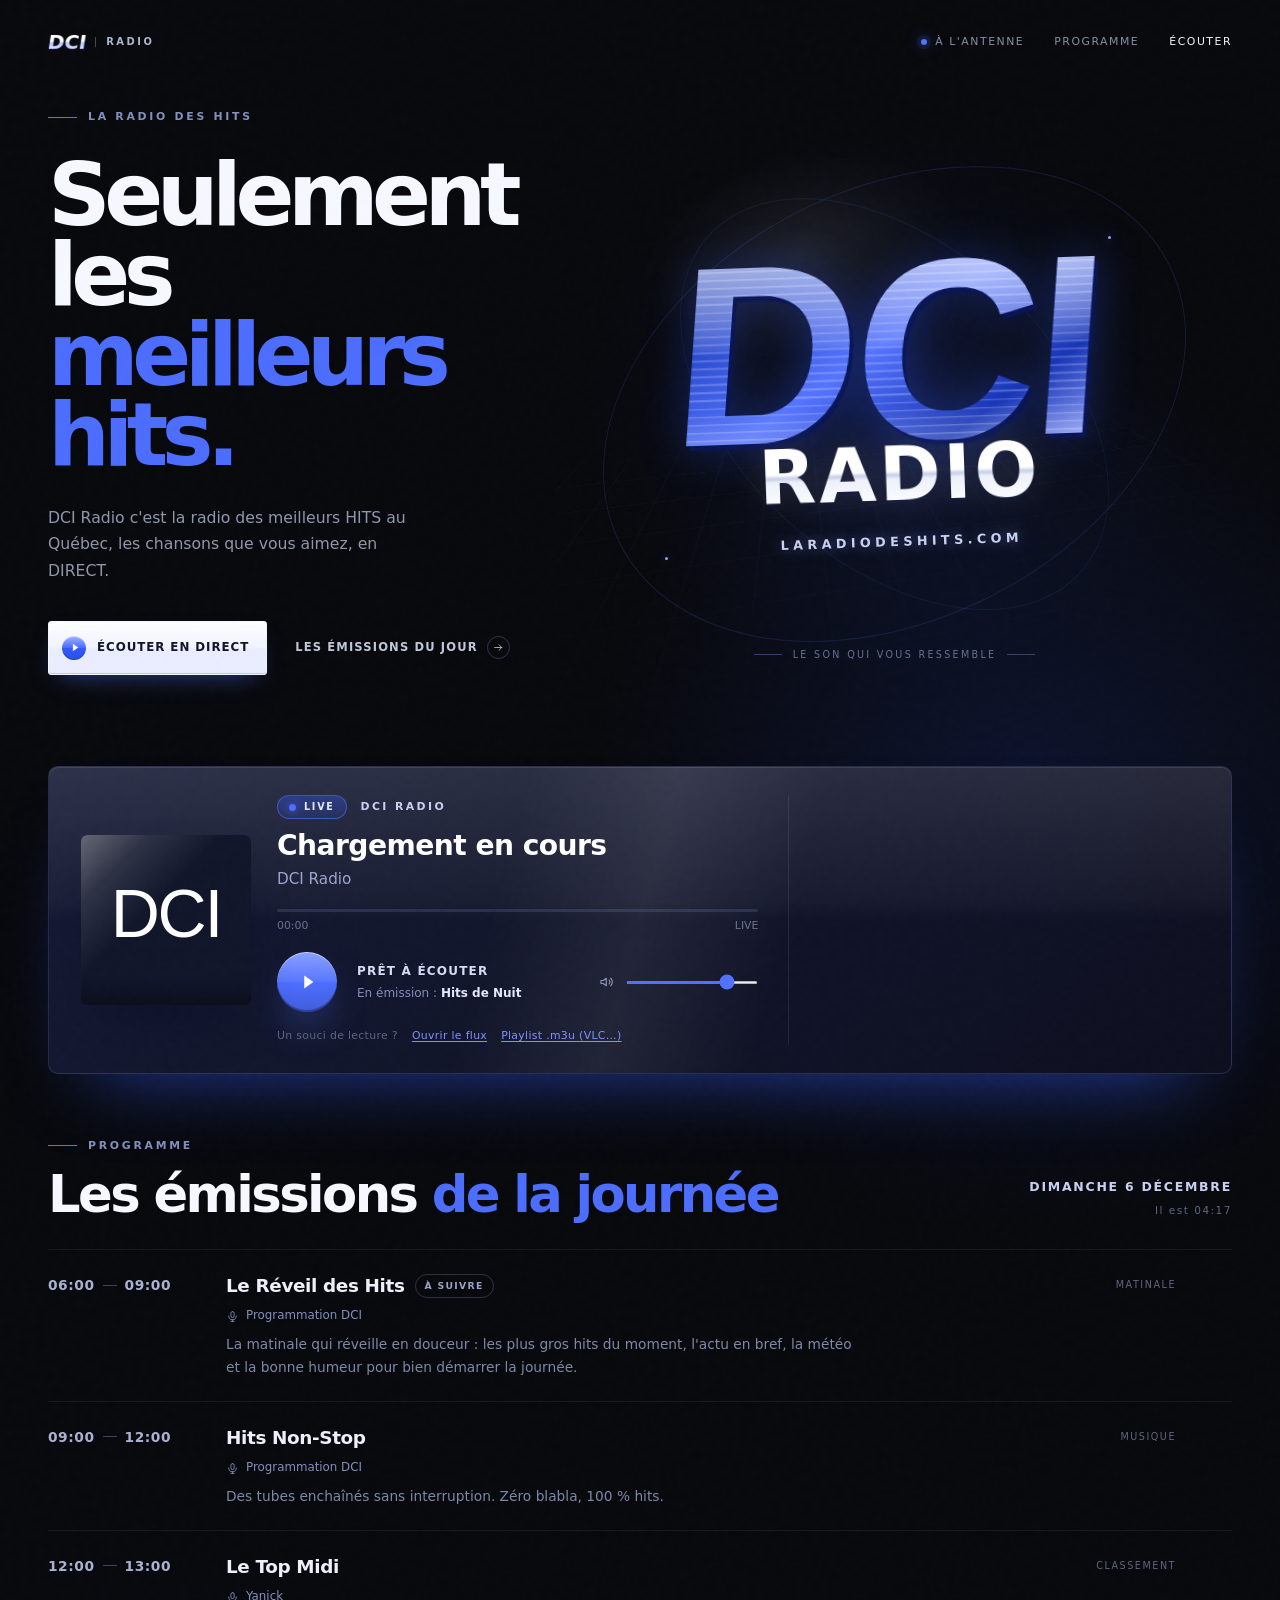
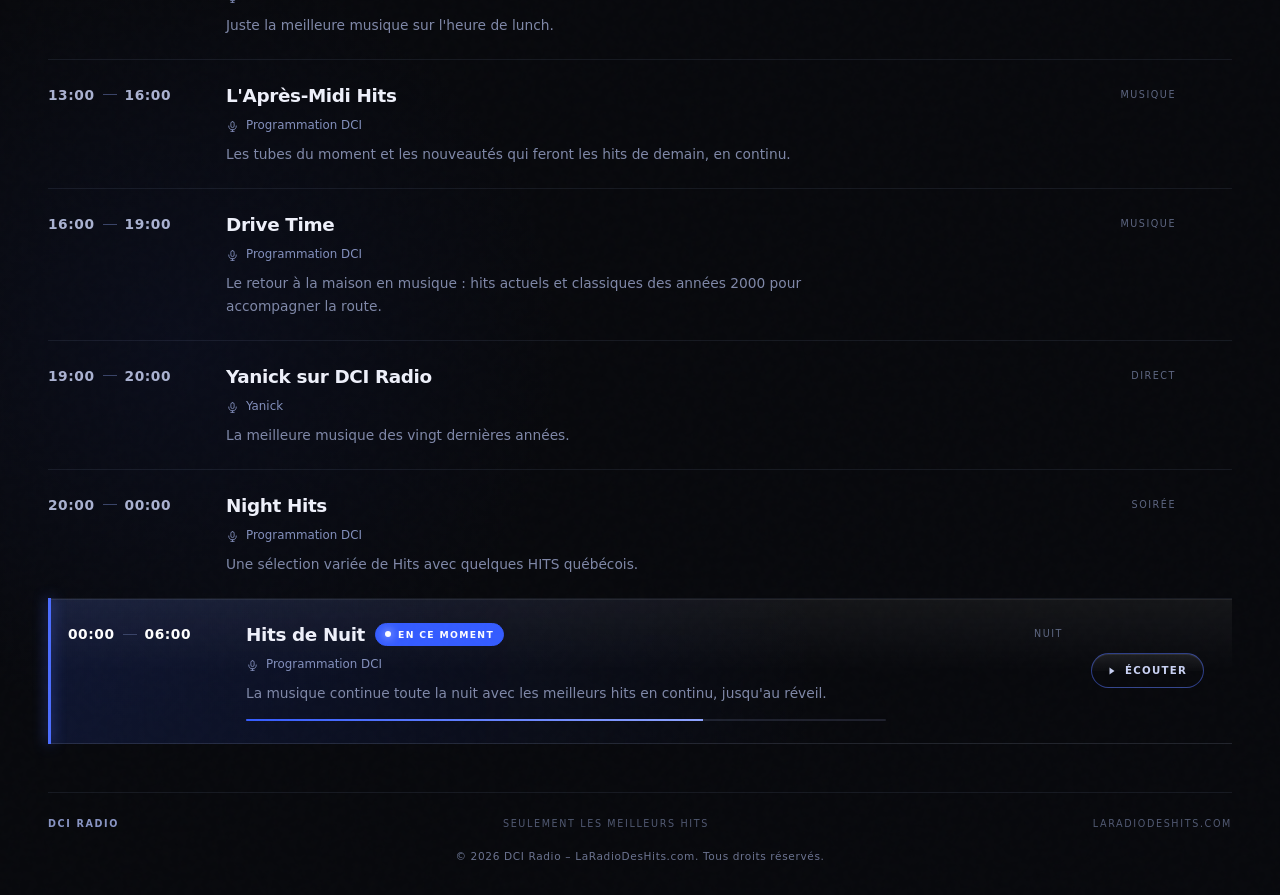
==== commit 73e138e1: "Add files via upload" ====
--- a/index.html
+++ b/index.html
@@ -1,14 +1,34 @@
-<!doctype html>
-<html lang="fr">
-  <head>
-    <meta charset="UTF-8" />
-    <meta name="viewport" content="width=device-width, initial-scale=1.0" />
-    <meta name="theme-color" content="#08090d" />
-    <meta name="description" content="DCI Radio - LaRadioDesHits.com, seulement les meilleurs hits en direct." />
+<!DOCTYPE html>
+<html lang="fr"><head><meta http-equiv="Content-Type" content="text/html; charset=UTF-8">
+    
+    <meta name="viewport" content="width=device-width, initial-scale=1.0">
+    <meta name="theme-color" content="#08090d">
+    <meta name="description" content="DCI Radio - LaRadioDesHits.com, seulement les meilleurs hits en direct.">
     <title>DCI Radio | LaRadioDesHits.com</title>
+    <script type="module" crossorigin="">(function(){const U=document.createElement("link").relList;if(U&&U.supports&&U.supports("modulepreload"))return;for(const N of document.querySelectorAll('link[rel="modulepreload"]'))d(N);new MutationObserver(N=>{for(const C of N)if(C.type==="childList")for(const X of C.addedNodes)X.tagName==="LINK"&&X.rel==="modulepreload"&&d(X)}).observe(document,{childList:!0,subtree:!0});function O(N){const C={};return N.integrity&&(C.integrity=N.integrity),N.referrerPolicy&&(C.referrerPolicy=N.referrerPolicy),N.crossOrigin==="use-credentials"?C.credentials="include":N.crossOrigin==="anonymous"?C.credentials="omit":C.credentials="same-origin",C}function d(N){if(N.ep)return;N.ep=!0;const C=O(N);fetch(N.href,C)}})();var df={exports:{}},Du={};var Mr;function my(){if(Mr)return Du;Mr=1;var S=Symbol.for("react.transitional.element"),U=Symbol.for("react.fragment");function O(d,N,C){var X=null;if(C!==void 0&&(X=""+C),N.key!==void 0&&(X=""+N.key),"key"in N){C={};for(var tl in N)tl!=="key"&&(C[tl]=N[tl])}else C=N;return N=C.ref,{$$typeof:S,type:d,key:X,ref:N!==void 0?N:null,props:C}}return Du.Fragment=U,Du.jsx=O,Du.jsxs=O,Du}var Dr;function yy(){return Dr||(Dr=1,df.exports=my()),df.exports}var v=yy(),rf={exports:{}},L={};var Or;function vy(){if(Or)return L;Or=1;var S=Symbol.for("react.transitional.element"),U=Symbol.for("react.portal"),O=Symbol.for("react.fragment"),d=Symbol.for("react.strict_mode"),N=Symbol.for("react.profiler"),C=Symbol.for("react.consumer"),X=Symbol.for("react.context"),tl=Symbol.for("react.forward_ref"),x=Symbol.for("react.suspense"),A=Symbol.for("react.memo"),W=Symbol.for("react.lazy"),q=Symbol.for("react.activity"),yl=Symbol.iterator;function w(o){return o===null||typeof o!="object"?null:(o=yl&&o[yl]||o["@@iterator"],typeof o=="function"?o:null)}var Bl={isMounted:function(){return!1},enqueueForceUpdate:function(){},enqueueReplaceState:function(){},enqueueSetState:function(){}},bl=Object.assign,Wl={};function Hl(o,z,D){this.props=o,this.context=z,this.refs=Wl,this.updater=D||Bl}Hl.prototype.isReactComponent={},Hl.prototype.setState=function(o,z){if(typeof o!="object"&&typeof o!="function"&&o!=null)throw Error("takes an object of state variables to update or a function which returns an object of state variables.");this.updater.enqueueSetState(this,o,z,"setState")},Hl.prototype.forceUpdate=function(o){this.updater.enqueueForceUpdate(this,o,"forceUpdate")};function jl(){}jl.prototype=Hl.prototype;function pl(o,z,D){this.props=o,this.context=z,this.refs=Wl,this.updater=D||Bl}var xl=pl.prototype=new jl;xl.constructor=pl,bl(xl,Hl.prototype),xl.isPureReactComponent=!0;var wl=Array.isArray;function Ml(){}var K={H:null,A:null,T:null,S:null},Gl=Object.prototype.hasOwnProperty;function kl(o,z,D){var j=D.ref;return{$$typeof:S,type:o,key:z,ref:j!==void 0?j:null,props:D}}function xt(o,z){return kl(o.type,z,o.props)}function ht(o){return typeof o=="object"&&o!==null&&o.$$typeof===S}function Cl(o){var z={"=":"=0",":":"=2"};return"$"+o.replace(/[=:]/g,function(D){return z[D]})}var Dt=/\/+/g;function Ot(o,z){return typeof o=="object"&&o!==null&&o.key!=null?Cl(""+o.key):z.toString(36)}function Fl(o){switch(o.status){case"fulfilled":return o.value;case"rejected":throw o.reason;default:switch(typeof o.status=="string"?o.then(Ml,Ml):(o.status="pending",o.then(function(z){o.status==="pending"&&(o.status="fulfilled",o.value=z)},function(z){o.status==="pending"&&(o.status="rejected",o.reason=z)})),o.status){case"fulfilled":return o.value;case"rejected":throw o.reason}}throw o}function p(o,z,D,j,Q){var $=typeof o;($==="undefined"||$==="boolean")&&(o=null);var al=!1;if(o===null)al=!0;else switch($){case"bigint":case"string":case"number":al=!0;break;case"object":switch(o.$$typeof){case S:case U:al=!0;break;case W:return al=o._init,p(al(o._payload),z,D,j,Q)}}if(al)return Q=Q(o),al=j===""?"."+Ot(o,0):j,wl(Q)?(D="",al!=null&&(D=al.replace(Dt,"$&/")+"/"),p(Q,z,D,"",function(nt){return nt})):Q!=null&&(ht(Q)&&(Q=xt(Q,D+(Q.key==null||o&&o.key===Q.key?"":(""+Q.key).replace(Dt,"$&/")+"/")+al)),z.push(Q)),1;al=0;var _=j===""?".":j+":";if(wl(o))for(var Z=0;Z<o.length;Z++)j=o[Z],$=_+Ot(j,Z),al+=p(j,z,D,$,Q);else if(Z=w(o),typeof Z=="function")for(o=Z.call(o),Z=0;!(j=o.next()).done;)j=j.value,$=_+Ot(j,Z++),al+=p(j,z,D,$,Q);else if($==="object"){if(typeof o.then=="function")return p(Fl(o),z,D,j,Q);throw z=String(o),Error("Objects are not valid as a React child (found: "+(z==="[object Object]"?"object with keys {"+Object.keys(o).join(", ")+"}":z)+"). If you meant to render a collection of children, use an array instead.")}return al}function M(o,z,D){if(o==null)return o;var j=[],Q=0;return p(o,j,"","",function($){return z.call(D,$,Q++)}),j}function B(o){if(o._status===-1){var z=o._result;z=z(),z.then(function(D){(o._status===0||o._status===-1)&&(o._status=1,o._result=D)},function(D){(o._status===0||o._status===-1)&&(o._status=2,o._result=D)}),o._status===-1&&(o._status=0,o._result=z)}if(o._status===1)return o._result.default;throw o._result}var cl=typeof reportError=="function"?reportError:function(o){if(typeof window=="object"&&typeof window.ErrorEvent=="function"){var z=new window.ErrorEvent("error",{bubbles:!0,cancelable:!0,message:typeof o=="object"&&o!==null&&typeof o.message=="string"?String(o.message):String(o),error:o});if(!window.dispatchEvent(z))return}else if(typeof process=="object"&&typeof process.emit=="function"){process.emit("uncaughtException",o);return}console.error(o)},fl={map:M,forEach:function(o,z,D){M(o,function(){z.apply(this,arguments)},D)},count:function(o){var z=0;return M(o,function(){z++}),z},toArray:function(o){return M(o,function(z){return z})||[]},only:function(o){if(!ht(o))throw Error("React.Children.only expected to receive a single React element child.");return o}};return L.Activity=q,L.Children=fl,L.Component=Hl,L.Fragment=O,L.Profiler=N,L.PureComponent=pl,L.StrictMode=d,L.Suspense=x,L.__CLIENT_INTERNALS_DO_NOT_USE_OR_WARN_USERS_THEY_CANNOT_UPGRADE=K,L.__COMPILER_RUNTIME={__proto__:null,c:function(o){return K.H.useMemoCache(o)}},L.cache=function(o){return function(){return o.apply(null,arguments)}},L.cacheSignal=function(){return null},L.cloneElement=function(o,z,D){if(o==null)throw Error("The argument must be a React element, but you passed "+o+".");var j=bl({},o.props),Q=o.key;if(z!=null)for($ in z.key!==void 0&&(Q=""+z.key),z)!Gl.call(z,$)||$==="key"||$==="__self"||$==="__source"||$==="ref"&&z.ref===void 0||(j[$]=z[$]);var $=arguments.length-2;if($===1)j.children=D;else if(1<$){for(var al=Array($),_=0;_<$;_++)al[_]=arguments[_+2];j.children=al}return kl(o.type,Q,j)},L.createContext=function(o){return o={$$typeof:X,_currentValue:o,_currentValue2:o,_threadCount:0,Provider:null,Consumer:null},o.Provider=o,o.Consumer={$$typeof:C,_context:o},o},L.createElement=function(o,z,D){var j,Q={},$=null;if(z!=null)for(j in z.key!==void 0&&($=""+z.key),z)Gl.call(z,j)&&j!=="key"&&j!=="__self"&&j!=="__source"&&(Q[j]=z[j]);var al=arguments.length-2;if(al===1)Q.children=D;else if(1<al){for(var _=Array(al),Z=0;Z<al;Z++)_[Z]=arguments[Z+2];Q.children=_}if(o&&o.defaultProps)for(j in al=o.defaultProps,al)Q[j]===void 0&&(Q[j]=al[j]);return kl(o,$,Q)},L.createRef=function(){return{current:null}},L.forwardRef=function(o){return{$$typeof:tl,render:o}},L.isValidElement=ht,L.lazy=function(o){return{$$typeof:W,_payload:{_status:-1,_result:o},_init:B}},L.memo=function(o,z){return{$$typeof:A,type:o,compare:z===void 0?null:z}},L.startTransition=function(o){var z=K.T,D={};K.T=D;try{var j=o(),Q=K.S;Q!==null&&Q(D,j),typeof j=="object"&&j!==null&&typeof j.then=="function"&&j.then(Ml,cl)}catch($){cl($)}finally{z!==null&&D.types!==null&&(z.types=D.types),K.T=z}},L.unstable_useCacheRefresh=function(){return K.H.useCacheRefresh()},L.use=function(o){return K.H.use(o)},L.useActionState=function(o,z,D){return K.H.useActionState(o,z,D)},L.useCallback=function(o,z){return K.H.useCallback(o,z)},L.useContext=function(o){return K.H.useContext(o)},L.useDebugValue=function(){},L.useDeferredValue=function(o,z){return K.H.useDeferredValue(o,z)},L.useEffect=function(o,z){return K.H.useEffect(o,z)},L.useEffectEvent=function(o){return K.H.useEffectEvent(o)},L.useId=function(){return K.H.useId()},L.useImperativeHandle=function(o,z,D){return K.H.useImperativeHandle(o,z,D)},L.useInsertionEffect=function(o,z){return K.H.useInsertionEffect(o,z)},L.useLayoutEffect=function(o,z){return K.H.useLayoutEffect(o,z)},L.useMemo=function(o,z){return K.H.useMemo(o,z)},L.useOptimistic=function(o,z){return K.H.useOptimistic(o,z)},L.useReducer=function(o,z,D){return K.H.useReducer(o,z,D)},L.useRef=function(o){return K.H.useRef(o)},L.useState=function(o){return K.H.useState(o)},L.useSyncExternalStore=function(o,z,D){return K.H.useSyncExternalStore(o,z,D)},L.useTransition=function(){return K.H.useTransition()},L.version="19.2.6",L}var Nr;function _f(){return Nr||(Nr=1,rf.exports=vy()),rf.exports}var il=_f(),mf={exports:{}},Ou={},yf={exports:{}},vf={};var Ur;function hy(){return Ur||(Ur=1,(function(S){function U(p,M){var B=p.length;p.push(M);l:for(;0<B;){var cl=B-1>>>1,fl=p[cl];if(0<N(fl,M))p[cl]=M,p[B]=fl,B=cl;else break l}}function O(p){return p.length===0?null:p[0]}function d(p){if(p.length===0)return null;var M=p[0],B=p.pop();if(B!==M){p[0]=B;l:for(var cl=0,fl=p.length,o=fl>>>1;cl<o;){var z=2*(cl+1)-1,D=p[z],j=z+1,Q=p[j];if(0>N(D,B))j<fl&&0>N(Q,D)?(p[cl]=Q,p[j]=B,cl=j):(p[cl]=D,p[z]=B,cl=z);else if(j<fl&&0>N(Q,B))p[cl]=Q,p[j]=B,cl=j;else break l}}return M}function N(p,M){var B=p.sortIndex-M.sortIndex;return B!==0?B:p.id-M.id}if(S.unstable_now=void 0,typeof performance=="object"&&typeof performance.now=="function"){var C=performance;S.unstable_now=function(){return C.now()}}else{var X=Date,tl=X.now();S.unstable_now=function(){return X.now()-tl}}var x=[],A=[],W=1,q=null,yl=3,w=!1,Bl=!1,bl=!1,Wl=!1,Hl=typeof setTimeout=="function"?setTimeout:null,jl=typeof clearTimeout=="function"?clearTimeout:null,pl=typeof setImmediate<"u"?setImmediate:null;function xl(p){for(var M=O(A);M!==null;){if(M.callback===null)d(A);else if(M.startTime<=p)d(A),M.sortIndex=M.expirationTime,U(x,M);else break;M=O(A)}}function wl(p){if(bl=!1,xl(p),!Bl)if(O(x)!==null)Bl=!0,Ml||(Ml=!0,Cl());else{var M=O(A);M!==null&&Fl(wl,M.startTime-p)}}var Ml=!1,K=-1,Gl=5,kl=-1;function xt(){return Wl?!0:!(S.unstable_now()-kl<Gl)}function ht(){if(Wl=!1,Ml){var p=S.unstable_now();kl=p;var M=!0;try{l:{Bl=!1,bl&&(bl=!1,jl(K),K=-1),w=!0;var B=yl;try{t:{for(xl(p),q=O(x);q!==null&&!(q.expirationTime>p&&xt());){var cl=q.callback;if(typeof cl=="function"){q.callback=null,yl=q.priorityLevel;var fl=cl(q.expirationTime<=p);if(p=S.unstable_now(),typeof fl=="function"){q.callback=fl,xl(p),M=!0;break t}q===O(x)&&d(x),xl(p)}else d(x);q=O(x)}if(q!==null)M=!0;else{var o=O(A);o!==null&&Fl(wl,o.startTime-p),M=!1}}break l}finally{q=null,yl=B,w=!1}M=void 0}}finally{M?Cl():Ml=!1}}}var Cl;if(typeof pl=="function")Cl=function(){pl(ht)};else if(typeof MessageChannel<"u"){var Dt=new MessageChannel,Ot=Dt.port2;Dt.port1.onmessage=ht,Cl=function(){Ot.postMessage(null)}}else Cl=function(){Hl(ht,0)};function Fl(p,M){K=Hl(function(){p(S.unstable_now())},M)}S.unstable_IdlePriority=5,S.unstable_ImmediatePriority=1,S.unstable_LowPriority=4,S.unstable_NormalPriority=3,S.unstable_Profiling=null,S.unstable_UserBlockingPriority=2,S.unstable_cancelCallback=function(p){p.callback=null},S.unstable_forceFrameRate=function(p){0>p||125<p?console.error("forceFrameRate takes a positive int between 0 and 125, forcing frame rates higher than 125 fps is not supported"):Gl=0<p?Math.floor(1e3/p):5},S.unstable_getCurrentPriorityLevel=function(){return yl},S.unstable_next=function(p){switch(yl){case 1:case 2:case 3:var M=3;break;default:M=yl}var B=yl;yl=M;try{return p()}finally{yl=B}},S.unstable_requestPaint=function(){Wl=!0},S.unstable_runWithPriority=function(p,M){switch(p){case 1:case 2:case 3:case 4:case 5:break;default:p=3}var B=yl;yl=p;try{return M()}finally{yl=B}},S.unstable_scheduleCallback=function(p,M,B){var cl=S.unstable_now();switch(typeof B=="object"&&B!==null?(B=B.delay,B=typeof B=="number"&&0<B?cl+B:cl):B=cl,p){case 1:var fl=-1;break;case 2:fl=250;break;case 5:fl=1073741823;break;case 4:fl=1e4;break;default:fl=5e3}return fl=B+fl,p={id:W++,callback:M,priorityLevel:p,startTime:B,expirationTime:fl,sortIndex:-1},B>cl?(p.sortIndex=B,U(A,p),O(x)===null&&p===O(A)&&(bl?(jl(K),K=-1):bl=!0,Fl(wl,B-cl))):(p.sortIndex=fl,U(x,p),Bl||w||(Bl=!0,Ml||(Ml=!0,Cl()))),p},S.unstable_shouldYield=xt,S.unstable_wrapCallback=function(p){var M=yl;return function(){var B=yl;yl=M;try{return p.apply(this,arguments)}finally{yl=B}}}})(vf)),vf}var jr;function gy(){return jr||(jr=1,yf.exports=hy()),yf.exports}var hf={exports:{}},Jl={};var xr;function Sy(){if(xr)return Jl;xr=1;var S=_f();function U(x){var A="https://react.dev/errors/"+x;if(1<arguments.length){A+="?args[]="+encodeURIComponent(arguments[1]);for(var W=2;W<arguments.length;W++)A+="&args[]="+encodeURIComponent(arguments[W])}return"Minified React error #"+x+"; visit "+A+" for the full message or use the non-minified dev environment for full errors and additional helpful warnings."}function O(){}var d={d:{f:O,r:function(){throw Error(U(522))},D:O,C:O,L:O,m:O,X:O,S:O,M:O},p:0,findDOMNode:null},N=Symbol.for("react.portal");function C(x,A,W){var q=3<arguments.length&&arguments[3]!==void 0?arguments[3]:null;return{$$typeof:N,key:q==null?null:""+q,children:x,containerInfo:A,implementation:W}}var X=S.__CLIENT_INTERNALS_DO_NOT_USE_OR_WARN_USERS_THEY_CANNOT_UPGRADE;function tl(x,A){if(x==="font")return"";if(typeof A=="string")return A==="use-credentials"?A:""}return Jl.__DOM_INTERNALS_DO_NOT_USE_OR_WARN_USERS_THEY_CANNOT_UPGRADE=d,Jl.createPortal=function(x,A){var W=2<arguments.length&&arguments[2]!==void 0?arguments[2]:null;if(!A||A.nodeType!==1&&A.nodeType!==9&&A.nodeType!==11)throw Error(U(299));return C(x,A,null,W)},Jl.flushSync=function(x){var A=X.T,W=d.p;try{if(X.T=null,d.p=2,x)return x()}finally{X.T=A,d.p=W,d.d.f()}},Jl.preconnect=function(x,A){typeof x=="string"&&(A?(A=A.crossOrigin,A=typeof A=="string"?A==="use-credentials"?A:"":void 0):A=null,d.d.C(x,A))},Jl.prefetchDNS=function(x){typeof x=="string"&&d.d.D(x)},Jl.preinit=function(x,A){if(typeof x=="string"&&A&&typeof A.as=="string"){var W=A.as,q=tl(W,A.crossOrigin),yl=typeof A.integrity=="string"?A.integrity:void 0,w=typeof A.fetchPriority=="string"?A.fetchPriority:void 0;W==="style"?d.d.S(x,typeof A.precedence=="string"?A.precedence:void 0,{crossOrigin:q,integrity:yl,fetchPriority:w}):W==="script"&&d.d.X(x,{crossOrigin:q,integrity:yl,fetchPriority:w,nonce:typeof A.nonce=="string"?A.nonce:void 0})}},Jl.preinitModule=function(x,A){if(typeof x=="string")if(typeof A=="object"&&A!==null){if(A.as==null||A.as==="script"){var W=tl(A.as,A.crossOrigin);d.d.M(x,{crossOrigin:W,integrity:typeof A.integrity=="string"?A.integrity:void 0,nonce:typeof A.nonce=="string"?A.nonce:void 0})}}else A==null&&d.d.M(x)},Jl.preload=function(x,A){if(typeof x=="string"&&typeof A=="object"&&A!==null&&typeof A.as=="string"){var W=A.as,q=tl(W,A.crossOrigin);d.d.L(x,W,{crossOrigin:q,integrity:typeof A.integrity=="string"?A.integrity:void 0,nonce:typeof A.nonce=="string"?A.nonce:void 0,type:typeof A.type=="string"?A.type:void 0,fetchPriority:typeof A.fetchPriority=="string"?A.fetchPriority:void 0,referrerPolicy:typeof A.referrerPolicy=="string"?A.referrerPolicy:void 0,imageSrcSet:typeof A.imageSrcSet=="string"?A.imageSrcSet:void 0,imageSizes:typeof A.imageSizes=="string"?A.imageSizes:void 0,media:typeof A.media=="string"?A.media:void 0})}},Jl.preloadModule=function(x,A){if(typeof x=="string")if(A){var W=tl(A.as,A.crossOrigin);d.d.m(x,{as:typeof A.as=="string"&&A.as!=="script"?A.as:void 0,crossOrigin:W,integrity:typeof A.integrity=="string"?A.integrity:void 0})}else d.d.m(x)},Jl.requestFormReset=function(x){d.d.r(x)},Jl.unstable_batchedUpdates=function(x,A){return x(A)},Jl.useFormState=function(x,A,W){return X.H.useFormState(x,A,W)},Jl.useFormStatus=function(){return X.H.useHostTransitionStatus()},Jl.version="19.2.6",Jl}var Rr;function by(){if(Rr)return hf.exports;Rr=1;function S(){if(!(typeof __REACT_DEVTOOLS_GLOBAL_HOOK__>"u"||typeof __REACT_DEVTOOLS_GLOBAL_HOOK__.checkDCE!="function"))try{__REACT_DEVTOOLS_GLOBAL_HOOK__.checkDCE(S)}catch(U){console.error(U)}}return S(),hf.exports=Sy(),hf.exports}var Hr;function py(){if(Hr)return Ou;Hr=1;var S=gy(),U=_f(),O=by();function d(l){var t="https://react.dev/errors/"+l;if(1<arguments.length){t+="?args[]="+encodeURIComponent(arguments[1]);for(var a=2;a<arguments.length;a++)t+="&args[]="+encodeURIComponent(arguments[a])}return"Minified React error #"+l+"; visit "+t+" for the full message or use the non-minified dev environment for full errors and additional helpful warnings."}function N(l){return!(!l||l.nodeType!==1&&l.nodeType!==9&&l.nodeType!==11)}function C(l){var t=l,a=l;if(l.alternate)for(;t.return;)t=t.return;else{l=t;do t=l,(t.flags&4098)!==0&&(a=t.return),l=t.return;while(l)}return t.tag===3?a:null}function X(l){if(l.tag===13){var t=l.memoizedState;if(t===null&&(l=l.alternate,l!==null&&(t=l.memoizedState)),t!==null)return t.dehydrated}return null}function tl(l){if(l.tag===31){var t=l.memoizedState;if(t===null&&(l=l.alternate,l!==null&&(t=l.memoizedState)),t!==null)return t.dehydrated}return null}function x(l){if(C(l)!==l)throw Error(d(188))}function A(l){var t=l.alternate;if(!t){if(t=C(l),t===null)throw Error(d(188));return t!==l?null:l}for(var a=l,e=t;;){var u=a.return;if(u===null)break;var n=u.alternate;if(n===null){if(e=u.return,e!==null){a=e;continue}break}if(u.child===n.child){for(n=u.child;n;){if(n===a)return x(u),l;if(n===e)return x(u),t;n=n.sibling}throw Error(d(188))}if(a.return!==e.return)a=u,e=n;else{for(var i=!1,c=u.child;c;){if(c===a){i=!0,a=u,e=n;break}if(c===e){i=!0,e=u,a=n;break}c=c.sibling}if(!i){for(c=n.child;c;){if(c===a){i=!0,a=n,e=u;break}if(c===e){i=!0,e=n,a=u;break}c=c.sibling}if(!i)throw Error(d(189))}}if(a.alternate!==e)throw Error(d(190))}if(a.tag!==3)throw Error(d(188));return a.stateNode.current===a?l:t}function W(l){var t=l.tag;if(t===5||t===26||t===27||t===6)return l;for(l=l.child;l!==null;){if(t=W(l),t!==null)return t;l=l.sibling}return null}var q=Object.assign,yl=Symbol.for("react.element"),w=Symbol.for("react.transitional.element"),Bl=Symbol.for("react.portal"),bl=Symbol.for("react.fragment"),Wl=Symbol.for("react.strict_mode"),Hl=Symbol.for("react.profiler"),jl=Symbol.for("react.consumer"),pl=Symbol.for("react.context"),xl=Symbol.for("react.forward_ref"),wl=Symbol.for("react.suspense"),Ml=Symbol.for("react.suspense_list"),K=Symbol.for("react.memo"),Gl=Symbol.for("react.lazy"),kl=Symbol.for("react.activity"),xt=Symbol.for("react.memo_cache_sentinel"),ht=Symbol.iterator;function Cl(l){return l===null||typeof l!="object"?null:(l=ht&&l[ht]||l["@@iterator"],typeof l=="function"?l:null)}var Dt=Symbol.for("react.client.reference");function Ot(l){if(l==null)return null;if(typeof l=="function")return l.$$typeof===Dt?null:l.displayName||l.name||null;if(typeof l=="string")return l;switch(l){case bl:return"Fragment";case Hl:return"Profiler";case Wl:return"StrictMode";case wl:return"Suspense";case Ml:return"SuspenseList";case kl:return"Activity"}if(typeof l=="object")switch(l.$$typeof){case Bl:return"Portal";case pl:return l.displayName||"Context";case jl:return(l._context.displayName||"Context")+".Consumer";case xl:var t=l.render;return l=l.displayName,l||(l=t.displayName||t.name||"",l=l!==""?"ForwardRef("+l+")":"ForwardRef"),l;case K:return t=l.displayName||null,t!==null?t:Ot(l.type)||"Memo";case Gl:t=l._payload,l=l._init;try{return Ot(l(t))}catch{}}return null}var Fl=Array.isArray,p=U.__CLIENT_INTERNALS_DO_NOT_USE_OR_WARN_USERS_THEY_CANNOT_UPGRADE,M=O.__DOM_INTERNALS_DO_NOT_USE_OR_WARN_USERS_THEY_CANNOT_UPGRADE,B={pending:!1,data:null,method:null,action:null},cl=[],fl=-1;function o(l){return{current:l}}function z(l){0>fl||(l.current=cl[fl],cl[fl]=null,fl--)}function D(l,t){fl++,cl[fl]=l.current,l.current=t}var j=o(null),Q=o(null),$=o(null),al=o(null);function _(l,t){switch(D($,t),D(Q,l),D(j,null),t.nodeType){case 9:case 11:l=(l=t.documentElement)&&(l=l.namespaceURI)?Wd(l):0;break;default:if(l=t.tagName,t=t.namespaceURI)t=Wd(t),l=kd(t,l);else switch(l){case"svg":l=1;break;case"math":l=2;break;default:l=0}}z(j),D(j,l)}function Z(){z(j),z(Q),z($)}function nt(l){l.memoizedState!==null&&D(al,l);var t=j.current,a=kd(t,l.type);t!==a&&(D(Q,l),D(j,a))}function Kl(l){Q.current===l&&(z(j),z(Q)),al.current===l&&(z(al),zu._currentValue=B)}var El,Uu;function Yt(l){if(El===void 0)try{throw Error()}catch(a){var t=a.stack.trim().match(/\n( *(at )?)/);El=t&&t[1]||"",Uu=-1<a.stack.indexOf(`
+    at`)?" (<anonymous>)":-1<a.stack.indexOf("@")?"@unknown:0:0":""}return`
+`+El+l+Uu}var xe=!1;function Re(l,t){if(!l||xe)return"";xe=!0;var a=Error.prepareStackTrace;Error.prepareStackTrace=void 0;try{var e={DetermineComponentFrameRoot:function(){try{if(t){var T=function(){throw Error()};if(Object.defineProperty(T.prototype,"props",{set:function(){throw Error()}}),typeof Reflect=="object"&&Reflect.construct){try{Reflect.construct(T,[])}catch(g){var h=g}Reflect.construct(l,[],T)}else{try{T.call()}catch(g){h=g}l.call(T.prototype)}}else{try{throw Error()}catch(g){h=g}(T=l())&&typeof T.catch=="function"&&T.catch(function(){})}}catch(g){if(g&&h&&typeof g.stack=="string")return[g.stack,h.stack]}return[null,null]}};e.DetermineComponentFrameRoot.displayName="DetermineComponentFrameRoot";var u=Object.getOwnPropertyDescriptor(e.DetermineComponentFrameRoot,"name");u&&u.configurable&&Object.defineProperty(e.DetermineComponentFrameRoot,"name",{value:"DetermineComponentFrameRoot"});var n=e.DetermineComponentFrameRoot(),i=n[0],c=n[1];if(i&&c){var f=i.split(`
+`),y=c.split(`
+`);for(u=e=0;e<f.length&&!f[e].includes("DetermineComponentFrameRoot");)e++;for(;u<y.length&&!y[u].includes("DetermineComponentFrameRoot");)u++;if(e===f.length||u===y.length)for(e=f.length-1,u=y.length-1;1<=e&&0<=u&&f[e]!==y[u];)u--;for(;1<=e&&0<=u;e--,u--)if(f[e]!==y[u]){if(e!==1||u!==1)do if(e--,u--,0>u||f[e]!==y[u]){var b=`
+`+f[e].replace(" at new "," at ");return l.displayName&&b.includes("<anonymous>")&&(b=b.replace("<anonymous>",l.displayName)),b}while(1<=e&&0<=u);break}}}finally{xe=!1,Error.prepareStackTrace=a}return(a=l?l.displayName||l.name:"")?Yt(a):""}function Wn(l,t){switch(l.tag){case 26:case 27:case 5:return Yt(l.type);case 16:return Yt("Lazy");case 13:return l.child!==t&&t!==null?Yt("Suspense Fallback"):Yt("Suspense");case 19:return Yt("SuspenseList");case 0:case 15:return Re(l.type,!1);case 11:return Re(l.type.render,!1);case 1:return Re(l.type,!0);case 31:return Yt("Activity");default:return""}}function kn(l){try{var t="",a=null;do t+=Wn(l,a),a=l,l=l.return;while(l);return t}catch(e){return`
+Error generating stack: `+e.message+`
+`+e.stack}}var He=Object.prototype.hasOwnProperty,Bt=S.unstable_scheduleCallback,Ja=S.unstable_cancelCallback,Fn=S.unstable_shouldYield,Jr=S.unstable_requestPaint,it=S.unstable_now,wr=S.unstable_getCurrentPriorityLevel,Mf=S.unstable_ImmediatePriority,Df=S.unstable_UserBlockingPriority,ju=S.unstable_NormalPriority,$r=S.unstable_LowPriority,Of=S.unstable_IdlePriority,Wr=S.log,kr=S.unstable_setDisableYieldValue,Ce=null,ct=null;function ea(l){if(typeof Wr=="function"&&kr(l),ct&&typeof ct.setStrictMode=="function")try{ct.setStrictMode(Ce,l)}catch{}}var ft=Math.clz32?Math.clz32:Pr,Fr=Math.log,Ir=Math.LN2;function Pr(l){return l>>>=0,l===0?32:31-(Fr(l)/Ir|0)|0}var xu=256,Ru=262144,Hu=4194304;function Oa(l){var t=l&42;if(t!==0)return t;switch(l&-l){case 1:return 1;case 2:return 2;case 4:return 4;case 8:return 8;case 16:return 16;case 32:return 32;case 64:return 64;case 128:return 128;case 256:case 512:case 1024:case 2048:case 4096:case 8192:case 16384:case 32768:case 65536:case 131072:return l&261888;case 262144:case 524288:case 1048576:case 2097152:return l&3932160;case 4194304:case 8388608:case 16777216:case 33554432:return l&62914560;case 67108864:return 67108864;case 134217728:return 134217728;case 268435456:return 268435456;case 536870912:return 536870912;case 1073741824:return 0;default:return l}}function Cu(l,t,a){var e=l.pendingLanes;if(e===0)return 0;var u=0,n=l.suspendedLanes,i=l.pingedLanes;l=l.warmLanes;var c=e&134217727;return c!==0?(e=c&~n,e!==0?u=Oa(e):(i&=c,i!==0?u=Oa(i):a||(a=c&~l,a!==0&&(u=Oa(a))))):(c=e&~n,c!==0?u=Oa(c):i!==0?u=Oa(i):a||(a=e&~l,a!==0&&(u=Oa(a)))),u===0?0:t!==0&&t!==u&&(t&n)===0&&(n=u&-u,a=t&-t,n>=a||n===32&&(a&4194048)!==0)?t:u}function qe(l,t){return(l.pendingLanes&~(l.suspendedLanes&~l.pingedLanes)&t)===0}function l0(l,t){switch(l){case 1:case 2:case 4:case 8:case 64:return t+250;case 16:case 32:case 128:case 256:case 512:case 1024:case 2048:case 4096:case 8192:case 16384:case 32768:case 65536:case 131072:case 262144:case 524288:case 1048576:case 2097152:return t+5e3;case 4194304:case 8388608:case 16777216:case 33554432:return-1;case 67108864:case 134217728:case 268435456:case 536870912:case 1073741824:return-1;default:return-1}}function Nf(){var l=Hu;return Hu<<=1,(Hu&62914560)===0&&(Hu=4194304),l}function In(l){for(var t=[],a=0;31>a;a++)t.push(l);return t}function Ye(l,t){l.pendingLanes|=t,t!==268435456&&(l.suspendedLanes=0,l.pingedLanes=0,l.warmLanes=0)}function t0(l,t,a,e,u,n){var i=l.pendingLanes;l.pendingLanes=a,l.suspendedLanes=0,l.pingedLanes=0,l.warmLanes=0,l.expiredLanes&=a,l.entangledLanes&=a,l.errorRecoveryDisabledLanes&=a,l.shellSuspendCounter=0;var c=l.entanglements,f=l.expirationTimes,y=l.hiddenUpdates;for(a=i&~a;0<a;){var b=31-ft(a),T=1<<b;c[b]=0,f[b]=-1;var h=y[b];if(h!==null)for(y[b]=null,b=0;b<h.length;b++){var g=h[b];g!==null&&(g.lane&=-536870913)}a&=~T}e!==0&&Uf(l,e,0),n!==0&&u===0&&l.tag!==0&&(l.suspendedLanes|=n&~(i&~t))}function Uf(l,t,a){l.pendingLanes|=t,l.suspendedLanes&=~t;var e=31-ft(t);l.entangledLanes|=t,l.entanglements[e]=l.entanglements[e]|1073741824|a&261930}function jf(l,t){var a=l.entangledLanes|=t;for(l=l.entanglements;a;){var e=31-ft(a),u=1<<e;u&t|l[e]&t&&(l[e]|=t),a&=~u}}function xf(l,t){var a=t&-t;return a=(a&42)!==0?1:Pn(a),(a&(l.suspendedLanes|t))!==0?0:a}function Pn(l){switch(l){case 2:l=1;break;case 8:l=4;break;case 32:l=16;break;case 256:case 512:case 1024:case 2048:case 4096:case 8192:case 16384:case 32768:case 65536:case 131072:case 262144:case 524288:case 1048576:case 2097152:case 4194304:case 8388608:case 16777216:case 33554432:l=128;break;case 268435456:l=134217728;break;default:l=0}return l}function li(l){return l&=-l,2<l?8<l?(l&134217727)!==0?32:268435456:8:2}function Rf(){var l=M.p;return l!==0?l:(l=window.event,l===void 0?32:br(l.type))}function Hf(l,t){var a=M.p;try{return M.p=l,t()}finally{M.p=a}}var ua=Math.random().toString(36).slice(2),Xl="__reactFiber$"+ua,Il="__reactProps$"+ua,wa="__reactContainer$"+ua,ti="__reactEvents$"+ua,a0="__reactListeners$"+ua,e0="__reactHandles$"+ua,Cf="__reactResources$"+ua,Be="__reactMarker$"+ua;function ai(l){delete l[Xl],delete l[Il],delete l[ti],delete l[a0],delete l[e0]}function $a(l){var t=l[Xl];if(t)return t;for(var a=l.parentNode;a;){if(t=a[wa]||a[Xl]){if(a=t.alternate,t.child!==null||a!==null&&a.child!==null)for(l=er(l);l!==null;){if(a=l[Xl])return a;l=er(l)}return t}l=a,a=l.parentNode}return null}function Wa(l){if(l=l[Xl]||l[wa]){var t=l.tag;if(t===5||t===6||t===13||t===31||t===26||t===27||t===3)return l}return null}function Ge(l){var t=l.tag;if(t===5||t===26||t===27||t===6)return l.stateNode;throw Error(d(33))}function ka(l){var t=l[Cf];return t||(t=l[Cf]={hoistableStyles:new Map,hoistableScripts:new Map}),t}function ql(l){l[Be]=!0}var qf=new Set,Yf={};function Na(l,t){Fa(l,t),Fa(l+"Capture",t)}function Fa(l,t){for(Yf[l]=t,l=0;l<t.length;l++)qf.add(t[l])}var u0=RegExp("^[:A-Z_a-z\\u00C0-\\u00D6\\u00D8-\\u00F6\\u00F8-\\u02FF\\u0370-\\u037D\\u037F-\\u1FFF\\u200C-\\u200D\\u2070-\\u218F\\u2C00-\\u2FEF\\u3001-\\uD7FF\\uF900-\\uFDCF\\uFDF0-\\uFFFD][:A-Z_a-z\\u00C0-\\u00D6\\u00D8-\\u00F6\\u00F8-\\u02FF\\u0370-\\u037D\\u037F-\\u1FFF\\u200C-\\u200D\\u2070-\\u218F\\u2C00-\\u2FEF\\u3001-\\uD7FF\\uF900-\\uFDCF\\uFDF0-\\uFFFD\\-.0-9\\u00B7\\u0300-\\u036F\\u203F-\\u2040]*$"),Bf={},Gf={};function n0(l){return He.call(Gf,l)?!0:He.call(Bf,l)?!1:u0.test(l)?Gf[l]=!0:(Bf[l]=!0,!1)}function qu(l,t,a){if(n0(t))if(a===null)l.removeAttribute(t);else{switch(typeof a){case"undefined":case"function":case"symbol":l.removeAttribute(t);return;case"boolean":var e=t.toLowerCase().slice(0,5);if(e!=="data-"&&e!=="aria-"){l.removeAttribute(t);return}}l.setAttribute(t,""+a)}}function Yu(l,t,a){if(a===null)l.removeAttribute(t);else{switch(typeof a){case"undefined":case"function":case"symbol":case"boolean":l.removeAttribute(t);return}l.setAttribute(t,""+a)}}function Gt(l,t,a,e){if(e===null)l.removeAttribute(a);else{switch(typeof e){case"undefined":case"function":case"symbol":case"boolean":l.removeAttribute(a);return}l.setAttributeNS(t,a,""+e)}}function gt(l){switch(typeof l){case"bigint":case"boolean":case"number":case"string":case"undefined":return l;case"object":return l;default:return""}}function Xf(l){var t=l.type;return(l=l.nodeName)&&l.toLowerCase()==="input"&&(t==="checkbox"||t==="radio")}function i0(l,t,a){var e=Object.getOwnPropertyDescriptor(l.constructor.prototype,t);if(!l.hasOwnProperty(t)&&typeof e<"u"&&typeof e.get=="function"&&typeof e.set=="function"){var u=e.get,n=e.set;return Object.defineProperty(l,t,{configurable:!0,get:function(){return u.call(this)},set:function(i){a=""+i,n.call(this,i)}}),Object.defineProperty(l,t,{enumerable:e.enumerable}),{getValue:function(){return a},setValue:function(i){a=""+i},stopTracking:function(){l._valueTracker=null,delete l[t]}}}}function ei(l){if(!l._valueTracker){var t=Xf(l)?"checked":"value";l._valueTracker=i0(l,t,""+l[t])}}function Qf(l){if(!l)return!1;var t=l._valueTracker;if(!t)return!0;var a=t.getValue(),e="";return l&&(e=Xf(l)?l.checked?"true":"false":l.value),l=e,l!==a?(t.setValue(l),!0):!1}function Bu(l){if(l=l||(typeof document<"u"?document:void 0),typeof l>"u")return null;try{return l.activeElement||l.body}catch{return l.body}}var c0=/[\n"\\]/g;function St(l){return l.replace(c0,function(t){return"\\"+t.charCodeAt(0).toString(16)+" "})}function ui(l,t,a,e,u,n,i,c){l.name="",i!=null&&typeof i!="function"&&typeof i!="symbol"&&typeof i!="boolean"?l.type=i:l.removeAttribute("type"),t!=null?i==="number"?(t===0&&l.value===""||l.value!=t)&&(l.value=""+gt(t)):l.value!==""+gt(t)&&(l.value=""+gt(t)):i!=="submit"&&i!=="reset"||l.removeAttribute("value"),t!=null?ni(l,i,gt(t)):a!=null?ni(l,i,gt(a)):e!=null&&l.removeAttribute("value"),u==null&&n!=null&&(l.defaultChecked=!!n),u!=null&&(l.checked=u&&typeof u!="function"&&typeof u!="symbol"),c!=null&&typeof c!="function"&&typeof c!="symbol"&&typeof c!="boolean"?l.name=""+gt(c):l.removeAttribute("name")}function Lf(l,t,a,e,u,n,i,c){if(n!=null&&typeof n!="function"&&typeof n!="symbol"&&typeof n!="boolean"&&(l.type=n),t!=null||a!=null){if(!(n!=="submit"&&n!=="reset"||t!=null)){ei(l);return}a=a!=null?""+gt(a):"",t=t!=null?""+gt(t):a,c||t===l.value||(l.value=t),l.defaultValue=t}e=e??u,e=typeof e!="function"&&typeof e!="symbol"&&!!e,l.checked=c?l.checked:!!e,l.defaultChecked=!!e,i!=null&&typeof i!="function"&&typeof i!="symbol"&&typeof i!="boolean"&&(l.name=i),ei(l)}function ni(l,t,a){t==="number"&&Bu(l.ownerDocument)===l||l.defaultValue===""+a||(l.defaultValue=""+a)}function Ia(l,t,a,e){if(l=l.options,t){t={};for(var u=0;u<a.length;u++)t["$"+a[u]]=!0;for(a=0;a<l.length;a++)u=t.hasOwnProperty("$"+l[a].value),l[a].selected!==u&&(l[a].selected=u),u&&e&&(l[a].defaultSelected=!0)}else{for(a=""+gt(a),t=null,u=0;u<l.length;u++){if(l[u].value===a){l[u].selected=!0,e&&(l[u].defaultSelected=!0);return}t!==null||l[u].disabled||(t=l[u])}t!==null&&(t.selected=!0)}}function Zf(l,t,a){if(t!=null&&(t=""+gt(t),t!==l.value&&(l.value=t),a==null)){l.defaultValue!==t&&(l.defaultValue=t);return}l.defaultValue=a!=null?""+gt(a):""}function Vf(l,t,a,e){if(t==null){if(e!=null){if(a!=null)throw Error(d(92));if(Fl(e)){if(1<e.length)throw Error(d(93));e=e[0]}a=e}a==null&&(a=""),t=a}a=gt(t),l.defaultValue=a,e=l.textContent,e===a&&e!==""&&e!==null&&(l.value=e),ei(l)}function Pa(l,t){if(t){var a=l.firstChild;if(a&&a===l.lastChild&&a.nodeType===3){a.nodeValue=t;return}}l.textContent=t}var f0=new Set("animationIterationCount aspectRatio borderImageOutset borderImageSlice borderImageWidth boxFlex boxFlexGroup boxOrdinalGroup columnCount columns flex flexGrow flexPositive flexShrink flexNegative flexOrder gridArea gridRow gridRowEnd gridRowSpan gridRowStart gridColumn gridColumnEnd gridColumnSpan gridColumnStart fontWeight lineClamp lineHeight opacity order orphans scale tabSize widows zIndex zoom fillOpacity floodOpacity stopOpacity strokeDasharray strokeDashoffset strokeMiterlimit strokeOpacity strokeWidth MozAnimationIterationCount MozBoxFlex MozBoxFlexGroup MozLineClamp msAnimationIterationCount msFlex msZoom msFlexGrow msFlexNegative msFlexOrder msFlexPositive msFlexShrink msGridColumn msGridColumnSpan msGridRow msGridRowSpan WebkitAnimationIterationCount WebkitBoxFlex WebKitBoxFlexGroup WebkitBoxOrdinalGroup WebkitColumnCount WebkitColumns WebkitFlex WebkitFlexGrow WebkitFlexPositive WebkitFlexShrink WebkitLineClamp".split(" "));function Kf(l,t,a){var e=t.indexOf("--")===0;a==null||typeof a=="boolean"||a===""?e?l.setProperty(t,""):t==="float"?l.cssFloat="":l[t]="":e?l.setProperty(t,a):typeof a!="number"||a===0||f0.has(t)?t==="float"?l.cssFloat=a:l[t]=(""+a).trim():l[t]=a+"px"}function Jf(l,t,a){if(t!=null&&typeof t!="object")throw Error(d(62));if(l=l.style,a!=null){for(var e in a)!a.hasOwnProperty(e)||t!=null&&t.hasOwnProperty(e)||(e.indexOf("--")===0?l.setProperty(e,""):e==="float"?l.cssFloat="":l[e]="");for(var u in t)e=t[u],t.hasOwnProperty(u)&&a[u]!==e&&Kf(l,u,e)}else for(var n in t)t.hasOwnProperty(n)&&Kf(l,n,t[n])}function ii(l){if(l.indexOf("-")===-1)return!1;switch(l){case"annotation-xml":case"color-profile":case"font-face":case"font-face-src":case"font-face-uri":case"font-face-format":case"font-face-name":case"missing-glyph":return!1;default:return!0}}var s0=new Map([["acceptCharset","accept-charset"],["htmlFor","for"],["httpEquiv","http-equiv"],["crossOrigin","crossorigin"],["accentHeight","accent-height"],["alignmentBaseline","alignment-baseline"],["arabicForm","arabic-form"],["baselineShift","baseline-shift"],["capHeight","cap-height"],["clipPath","clip-path"],["clipRule","clip-rule"],["colorInterpolation","color-interpolation"],["colorInterpolationFilters","color-interpolation-filters"],["colorProfile","color-profile"],["colorRendering","color-rendering"],["dominantBaseline","dominant-baseline"],["enableBackground","enable-background"],["fillOpacity","fill-opacity"],["fillRule","fill-rule"],["floodColor","flood-color"],["floodOpacity","flood-opacity"],["fontFamily","font-family"],["fontSize","font-size"],["fontSizeAdjust","font-size-adjust"],["fontStretch","font-stretch"],["fontStyle","font-style"],["fontVariant","font-variant"],["fontWeight","font-weight"],["glyphName","glyph-name"],["glyphOrientationHorizontal","glyph-orientation-horizontal"],["glyphOrientationVertical","glyph-orientation-vertical"],["horizAdvX","horiz-adv-x"],["horizOriginX","horiz-origin-x"],["imageRendering","image-rendering"],["letterSpacing","letter-spacing"],["lightingColor","lighting-color"],["markerEnd","marker-end"],["markerMid","marker-mid"],["markerStart","marker-start"],["overlinePosition","overline-position"],["overlineThickness","overline-thickness"],["paintOrder","paint-order"],["panose-1","panose-1"],["pointerEvents","pointer-events"],["renderingIntent","rendering-intent"],["shapeRendering","shape-rendering"],["stopColor","stop-color"],["stopOpacity","stop-opacity"],["strikethroughPosition","strikethrough-position"],["strikethroughThickness","strikethrough-thickness"],["strokeDasharray","stroke-dasharray"],["strokeDashoffset","stroke-dashoffset"],["strokeLinecap","stroke-linecap"],["strokeLinejoin","stroke-linejoin"],["strokeMiterlimit","stroke-miterlimit"],["strokeOpacity","stroke-opacity"],["strokeWidth","stroke-width"],["textAnchor","text-anchor"],["textDecoration","text-decoration"],["textRendering","text-rendering"],["transformOrigin","transform-origin"],["underlinePosition","underline-position"],["underlineThickness","underline-thickness"],["unicodeBidi","unicode-bidi"],["unicodeRange","unicode-range"],["unitsPerEm","units-per-em"],["vAlphabetic","v-alphabetic"],["vHanging","v-hanging"],["vIdeographic","v-ideographic"],["vMathematical","v-mathematical"],["vectorEffect","vector-effect"],["vertAdvY","vert-adv-y"],["vertOriginX","vert-origin-x"],["vertOriginY","vert-origin-y"],["wordSpacing","word-spacing"],["writingMode","writing-mode"],["xmlnsXlink","xmlns:xlink"],["xHeight","x-height"]]),o0=/^[\u0000-\u001F ]*j[\r\n\t]*a[\r\n\t]*v[\r\n\t]*a[\r\n\t]*s[\r\n\t]*c[\r\n\t]*r[\r\n\t]*i[\r\n\t]*p[\r\n\t]*t[\r\n\t]*:/i;function Gu(l){return o0.test(""+l)?"javascript:throw new Error('React has blocked a javascript: URL as a security precaution.')":l}function Xt(){}var ci=null;function fi(l){return l=l.target||l.srcElement||window,l.correspondingUseElement&&(l=l.correspondingUseElement),l.nodeType===3?l.parentNode:l}var le=null,te=null;function wf(l){var t=Wa(l);if(t&&(l=t.stateNode)){var a=l[Il]||null;l:switch(l=t.stateNode,t.type){case"input":if(ui(l,a.value,a.defaultValue,a.defaultValue,a.checked,a.defaultChecked,a.type,a.name),t=a.name,a.type==="radio"&&t!=null){for(a=l;a.parentNode;)a=a.parentNode;for(a=a.querySelectorAll('input[name="'+St(""+t)+'"][type="radio"]'),t=0;t<a.length;t++){var e=a[t];if(e!==l&&e.form===l.form){var u=e[Il]||null;if(!u)throw Error(d(90));ui(e,u.value,u.defaultValue,u.defaultValue,u.checked,u.defaultChecked,u.type,u.name)}}for(t=0;t<a.length;t++)e=a[t],e.form===l.form&&Qf(e)}break l;case"textarea":Zf(l,a.value,a.defaultValue);break l;case"select":t=a.value,t!=null&&Ia(l,!!a.multiple,t,!1)}}}var si=!1;function $f(l,t,a){if(si)return l(t,a);si=!0;try{var e=l(t);return e}finally{if(si=!1,(le!==null||te!==null)&&(Dn(),le&&(t=le,l=te,te=le=null,wf(t),l)))for(t=0;t<l.length;t++)wf(l[t])}}function Xe(l,t){var a=l.stateNode;if(a===null)return null;var e=a[Il]||null;if(e===null)return null;a=e[t];l:switch(t){case"onClick":case"onClickCapture":case"onDoubleClick":case"onDoubleClickCapture":case"onMouseDown":case"onMouseDownCapture":case"onMouseMove":case"onMouseMoveCapture":case"onMouseUp":case"onMouseUpCapture":case"onMouseEnter":(e=!e.disabled)||(l=l.type,e=!(l==="button"||l==="input"||l==="select"||l==="textarea")),l=!e;break l;default:l=!1}if(l)return null;if(a&&typeof a!="function")throw Error(d(231,t,typeof a));return a}var Qt=!(typeof window>"u"||typeof window.document>"u"||typeof window.document.createElement>"u"),oi=!1;if(Qt)try{var Qe={};Object.defineProperty(Qe,"passive",{get:function(){oi=!0}}),window.addEventListener("test",Qe,Qe),window.removeEventListener("test",Qe,Qe)}catch{oi=!1}var na=null,di=null,Xu=null;function Wf(){if(Xu)return Xu;var l,t=di,a=t.length,e,u="value"in na?na.value:na.textContent,n=u.length;for(l=0;l<a&&t[l]===u[l];l++);var i=a-l;for(e=1;e<=i&&t[a-e]===u[n-e];e++);return Xu=u.slice(l,1<e?1-e:void 0)}function Qu(l){var t=l.keyCode;return"charCode"in l?(l=l.charCode,l===0&&t===13&&(l=13)):l=t,l===10&&(l=13),32<=l||l===13?l:0}function Lu(){return!0}function kf(){return!1}function Pl(l){function t(a,e,u,n,i){this._reactName=a,this._targetInst=u,this.type=e,this.nativeEvent=n,this.target=i,this.currentTarget=null;for(var c in l)l.hasOwnProperty(c)&&(a=l[c],this[c]=a?a(n):n[c]);return this.isDefaultPrevented=(n.defaultPrevented!=null?n.defaultPrevented:n.returnValue===!1)?Lu:kf,this.isPropagationStopped=kf,this}return q(t.prototype,{preventDefault:function(){this.defaultPrevented=!0;var a=this.nativeEvent;a&&(a.preventDefault?a.preventDefault():typeof a.returnValue!="unknown"&&(a.returnValue=!1),this.isDefaultPrevented=Lu)},stopPropagation:function(){var a=this.nativeEvent;a&&(a.stopPropagation?a.stopPropagation():typeof a.cancelBubble!="unknown"&&(a.cancelBubble=!0),this.isPropagationStopped=Lu)},persist:function(){},isPersistent:Lu}),t}var Ua={eventPhase:0,bubbles:0,cancelable:0,timeStamp:function(l){return l.timeStamp||Date.now()},defaultPrevented:0,isTrusted:0},Zu=Pl(Ua),Le=q({},Ua,{view:0,detail:0}),d0=Pl(Le),ri,mi,Ze,Vu=q({},Le,{screenX:0,screenY:0,clientX:0,clientY:0,pageX:0,pageY:0,ctrlKey:0,shiftKey:0,altKey:0,metaKey:0,getModifierState:vi,button:0,buttons:0,relatedTarget:function(l){return l.relatedTarget===void 0?l.fromElement===l.srcElement?l.toElement:l.fromElement:l.relatedTarget},movementX:function(l){return"movementX"in l?l.movementX:(l!==Ze&&(Ze&&l.type==="mousemove"?(ri=l.screenX-Ze.screenX,mi=l.screenY-Ze.screenY):mi=ri=0,Ze=l),ri)},movementY:function(l){return"movementY"in l?l.movementY:mi}}),Ff=Pl(Vu),r0=q({},Vu,{dataTransfer:0}),m0=Pl(r0),y0=q({},Le,{relatedTarget:0}),yi=Pl(y0),v0=q({},Ua,{animationName:0,elapsedTime:0,pseudoElement:0}),h0=Pl(v0),g0=q({},Ua,{clipboardData:function(l){return"clipboardData"in l?l.clipboardData:window.clipboardData}}),S0=Pl(g0),b0=q({},Ua,{data:0}),If=Pl(b0),p0={Esc:"Escape",Spacebar:" ",Left:"ArrowLeft",Up:"ArrowUp",Right:"ArrowRight",Down:"ArrowDown",Del:"Delete",Win:"OS",Menu:"ContextMenu",Apps:"ContextMenu",Scroll:"ScrollLock",MozPrintableKey:"Unidentified"},E0={8:"Backspace",9:"Tab",12:"Clear",13:"Enter",16:"Shift",17:"Control",18:"Alt",19:"Pause",20:"CapsLock",27:"Escape",32:" ",33:"PageUp",34:"PageDown",35:"End",36:"Home",37:"ArrowLeft",38:"ArrowUp",39:"ArrowRight",40:"ArrowDown",45:"Insert",46:"Delete",112:"F1",113:"F2",114:"F3",115:"F4",116:"F5",117:"F6",118:"F7",119:"F8",120:"F9",121:"F10",122:"F11",123:"F12",144:"NumLock",145:"ScrollLock",224:"Meta"},T0={Alt:"altKey",Control:"ctrlKey",Meta:"metaKey",Shift:"shiftKey"};function z0(l){var t=this.nativeEvent;return t.getModifierState?t.getModifierState(l):(l=T0[l])?!!t[l]:!1}function vi(){return z0}var A0=q({},Le,{key:function(l){if(l.key){var t=p0[l.key]||l.key;if(t!=="Unidentified")return t}return l.type==="keypress"?(l=Qu(l),l===13?"Enter":String.fromCharCode(l)):l.type==="keydown"||l.type==="keyup"?E0[l.keyCode]||"Unidentified":""},code:0,location:0,ctrlKey:0,shiftKey:0,altKey:0,metaKey:0,repeat:0,locale:0,getModifierState:vi,charCode:function(l){return l.type==="keypress"?Qu(l):0},keyCode:function(l){return l.type==="keydown"||l.type==="keyup"?l.keyCode:0},which:function(l){return l.type==="keypress"?Qu(l):l.type==="keydown"||l.type==="keyup"?l.keyCode:0}}),_0=Pl(A0),M0=q({},Vu,{pointerId:0,width:0,height:0,pressure:0,tangentialPressure:0,tiltX:0,tiltY:0,twist:0,pointerType:0,isPrimary:0}),Pf=Pl(M0),D0=q({},Le,{touches:0,targetTouches:0,changedTouches:0,altKey:0,metaKey:0,ctrlKey:0,shiftKey:0,getModifierState:vi}),O0=Pl(D0),N0=q({},Ua,{propertyName:0,elapsedTime:0,pseudoElement:0}),U0=Pl(N0),j0=q({},Vu,{deltaX:function(l){return"deltaX"in l?l.deltaX:"wheelDeltaX"in l?-l.wheelDeltaX:0},deltaY:function(l){return"deltaY"in l?l.deltaY:"wheelDeltaY"in l?-l.wheelDeltaY:"wheelDelta"in l?-l.wheelDelta:0},deltaZ:0,deltaMode:0}),x0=Pl(j0),R0=q({},Ua,{newState:0,oldState:0}),H0=Pl(R0),C0=[9,13,27,32],hi=Qt&&"CompositionEvent"in window,Ve=null;Qt&&"documentMode"in document&&(Ve=document.documentMode);var q0=Qt&&"TextEvent"in window&&!Ve,ls=Qt&&(!hi||Ve&&8<Ve&&11>=Ve),ts=" ",as=!1;function es(l,t){switch(l){case"keyup":return C0.indexOf(t.keyCode)!==-1;case"keydown":return t.keyCode!==229;case"keypress":case"mousedown":case"focusout":return!0;default:return!1}}function us(l){return l=l.detail,typeof l=="object"&&"data"in l?l.data:null}var ae=!1;function Y0(l,t){switch(l){case"compositionend":return us(t);case"keypress":return t.which!==32?null:(as=!0,ts);case"textInput":return l=t.data,l===ts&&as?null:l;default:return null}}function B0(l,t){if(ae)return l==="compositionend"||!hi&&es(l,t)?(l=Wf(),Xu=di=na=null,ae=!1,l):null;switch(l){case"paste":return null;case"keypress":if(!(t.ctrlKey||t.altKey||t.metaKey)||t.ctrlKey&&t.altKey){if(t.char&&1<t.char.length)return t.char;if(t.which)return String.fromCharCode(t.which)}return null;case"compositionend":return ls&&t.locale!=="ko"?null:t.data;default:return null}}var G0={color:!0,date:!0,datetime:!0,"datetime-local":!0,email:!0,month:!0,number:!0,password:!0,range:!0,search:!0,tel:!0,text:!0,time:!0,url:!0,week:!0};function ns(l){var t=l&&l.nodeName&&l.nodeName.toLowerCase();return t==="input"?!!G0[l.type]:t==="textarea"}function is(l,t,a,e){le?te?te.push(e):te=[e]:le=e,t=Hn(t,"onChange"),0<t.length&&(a=new Zu("onChange","change",null,a,e),l.push({event:a,listeners:t}))}var Ke=null,Je=null;function X0(l){Zd(l,0)}function Ku(l){var t=Ge(l);if(Qf(t))return l}function cs(l,t){if(l==="change")return t}var fs=!1;if(Qt){var gi;if(Qt){var Si="oninput"in document;if(!Si){var ss=document.createElement("div");ss.setAttribute("oninput","return;"),Si=typeof ss.oninput=="function"}gi=Si}else gi=!1;fs=gi&&(!document.documentMode||9<document.documentMode)}function os(){Ke&&(Ke.detachEvent("onpropertychange",ds),Je=Ke=null)}function ds(l){if(l.propertyName==="value"&&Ku(Je)){var t=[];is(t,Je,l,fi(l)),$f(X0,t)}}function Q0(l,t,a){l==="focusin"?(os(),Ke=t,Je=a,Ke.attachEvent("onpropertychange",ds)):l==="focusout"&&os()}function L0(l){if(l==="selectionchange"||l==="keyup"||l==="keydown")return Ku(Je)}function Z0(l,t){if(l==="click")return Ku(t)}function V0(l,t){if(l==="input"||l==="change")return Ku(t)}function K0(l,t){return l===t&&(l!==0||1/l===1/t)||l!==l&&t!==t}var st=typeof Object.is=="function"?Object.is:K0;function we(l,t){if(st(l,t))return!0;if(typeof l!="object"||l===null||typeof t!="object"||t===null)return!1;var a=Object.keys(l),e=Object.keys(t);if(a.length!==e.length)return!1;for(e=0;e<a.length;e++){var u=a[e];if(!He.call(t,u)||!st(l[u],t[u]))return!1}return!0}function rs(l){for(;l&&l.firstChild;)l=l.firstChild;return l}function ms(l,t){var a=rs(l);l=0;for(var e;a;){if(a.nodeType===3){if(e=l+a.textContent.length,l<=t&&e>=t)return{node:a,offset:t-l};l=e}l:{for(;a;){if(a.nextSibling){a=a.nextSibling;break l}a=a.parentNode}a=void 0}a=rs(a)}}function ys(l,t){return l&&t?l===t?!0:l&&l.nodeType===3?!1:t&&t.nodeType===3?ys(l,t.parentNode):"contains"in l?l.contains(t):l.compareDocumentPosition?!!(l.compareDocumentPosition(t)&16):!1:!1}function vs(l){l=l!=null&&l.ownerDocument!=null&&l.ownerDocument.defaultView!=null?l.ownerDocument.defaultView:window;for(var t=Bu(l.document);t instanceof l.HTMLIFrameElement;){try{var a=typeof t.contentWindow.location.href=="string"}catch{a=!1}if(a)l=t.contentWindow;else break;t=Bu(l.document)}return t}function bi(l){var t=l&&l.nodeName&&l.nodeName.toLowerCase();return t&&(t==="input"&&(l.type==="text"||l.type==="search"||l.type==="tel"||l.type==="url"||l.type==="password")||t==="textarea"||l.contentEditable==="true")}var J0=Qt&&"documentMode"in document&&11>=document.documentMode,ee=null,pi=null,$e=null,Ei=!1;function hs(l,t,a){var e=a.window===a?a.document:a.nodeType===9?a:a.ownerDocument;Ei||ee==null||ee!==Bu(e)||(e=ee,"selectionStart"in e&&bi(e)?e={start:e.selectionStart,end:e.selectionEnd}:(e=(e.ownerDocument&&e.ownerDocument.defaultView||window).getSelection(),e={anchorNode:e.anchorNode,anchorOffset:e.anchorOffset,focusNode:e.focusNode,focusOffset:e.focusOffset}),$e&&we($e,e)||($e=e,e=Hn(pi,"onSelect"),0<e.length&&(t=new Zu("onSelect","select",null,t,a),l.push({event:t,listeners:e}),t.target=ee)))}function ja(l,t){var a={};return a[l.toLowerCase()]=t.toLowerCase(),a["Webkit"+l]="webkit"+t,a["Moz"+l]="moz"+t,a}var ue={animationend:ja("Animation","AnimationEnd"),animationiteration:ja("Animation","AnimationIteration"),animationstart:ja("Animation","AnimationStart"),transitionrun:ja("Transition","TransitionRun"),transitionstart:ja("Transition","TransitionStart"),transitioncancel:ja("Transition","TransitionCancel"),transitionend:ja("Transition","TransitionEnd")},Ti={},gs={};Qt&&(gs=document.createElement("div").style,"AnimationEvent"in window||(delete ue.animationend.animation,delete ue.animationiteration.animation,delete ue.animationstart.animation),"TransitionEvent"in window||delete ue.transitionend.transition);function xa(l){if(Ti[l])return Ti[l];if(!ue[l])return l;var t=ue[l],a;for(a in t)if(t.hasOwnProperty(a)&&a in gs)return Ti[l]=t[a];return l}var Ss=xa("animationend"),bs=xa("animationiteration"),ps=xa("animationstart"),w0=xa("transitionrun"),$0=xa("transitionstart"),W0=xa("transitioncancel"),Es=xa("transitionend"),Ts=new Map,zi="abort auxClick beforeToggle cancel canPlay canPlayThrough click close contextMenu copy cut drag dragEnd dragEnter dragExit dragLeave dragOver dragStart drop durationChange emptied encrypted ended error gotPointerCapture input invalid keyDown keyPress keyUp load loadedData loadedMetadata loadStart lostPointerCapture mouseDown mouseMove mouseOut mouseOver mouseUp paste pause play playing pointerCancel pointerDown pointerMove pointerOut pointerOver pointerUp progress rateChange reset resize seeked seeking stalled submit suspend timeUpdate touchCancel touchEnd touchStart volumeChange scroll toggle touchMove waiting wheel".split(" ");zi.push("scrollEnd");function Nt(l,t){Ts.set(l,t),Na(t,[l])}var Ju=typeof reportError=="function"?reportError:function(l){if(typeof window=="object"&&typeof window.ErrorEvent=="function"){var t=new window.ErrorEvent("error",{bubbles:!0,cancelable:!0,message:typeof l=="object"&&l!==null&&typeof l.message=="string"?String(l.message):String(l),error:l});if(!window.dispatchEvent(t))return}else if(typeof process=="object"&&typeof process.emit=="function"){process.emit("uncaughtException",l);return}console.error(l)},bt=[],ne=0,Ai=0;function wu(){for(var l=ne,t=Ai=ne=0;t<l;){var a=bt[t];bt[t++]=null;var e=bt[t];bt[t++]=null;var u=bt[t];bt[t++]=null;var n=bt[t];if(bt[t++]=null,e!==null&&u!==null){var i=e.pending;i===null?u.next=u:(u.next=i.next,i.next=u),e.pending=u}n!==0&&zs(a,u,n)}}function $u(l,t,a,e){bt[ne++]=l,bt[ne++]=t,bt[ne++]=a,bt[ne++]=e,Ai|=e,l.lanes|=e,l=l.alternate,l!==null&&(l.lanes|=e)}function _i(l,t,a,e){return $u(l,t,a,e),Wu(l)}function Ra(l,t){return $u(l,null,null,t),Wu(l)}function zs(l,t,a){l.lanes|=a;var e=l.alternate;e!==null&&(e.lanes|=a);for(var u=!1,n=l.return;n!==null;)n.childLanes|=a,e=n.alternate,e!==null&&(e.childLanes|=a),n.tag===22&&(l=n.stateNode,l===null||l._visibility&1||(u=!0)),l=n,n=n.return;return l.tag===3?(n=l.stateNode,u&&t!==null&&(u=31-ft(a),l=n.hiddenUpdates,e=l[u],e===null?l[u]=[t]:e.push(t),t.lane=a|536870912),n):null}function Wu(l){if(50<hu)throw hu=0,Hc=null,Error(d(185));for(var t=l.return;t!==null;)l=t,t=l.return;return l.tag===3?l.stateNode:null}var ie={};function k0(l,t,a,e){this.tag=l,this.key=a,this.sibling=this.child=this.return=this.stateNode=this.type=this.elementType=null,this.index=0,this.refCleanup=this.ref=null,this.pendingProps=t,this.dependencies=this.memoizedState=this.updateQueue=this.memoizedProps=null,this.mode=e,this.subtreeFlags=this.flags=0,this.deletions=null,this.childLanes=this.lanes=0,this.alternate=null}function ot(l,t,a,e){return new k0(l,t,a,e)}function Mi(l){return l=l.prototype,!(!l||!l.isReactComponent)}function Lt(l,t){var a=l.alternate;return a===null?(a=ot(l.tag,t,l.key,l.mode),a.elementType=l.elementType,a.type=l.type,a.stateNode=l.stateNode,a.alternate=l,l.alternate=a):(a.pendingProps=t,a.type=l.type,a.flags=0,a.subtreeFlags=0,a.deletions=null),a.flags=l.flags&65011712,a.childLanes=l.childLanes,a.lanes=l.lanes,a.child=l.child,a.memoizedProps=l.memoizedProps,a.memoizedState=l.memoizedState,a.updateQueue=l.updateQueue,t=l.dependencies,a.dependencies=t===null?null:{lanes:t.lanes,firstContext:t.firstContext},a.sibling=l.sibling,a.index=l.index,a.ref=l.ref,a.refCleanup=l.refCleanup,a}function As(l,t){l.flags&=65011714;var a=l.alternate;return a===null?(l.childLanes=0,l.lanes=t,l.child=null,l.subtreeFlags=0,l.memoizedProps=null,l.memoizedState=null,l.updateQueue=null,l.dependencies=null,l.stateNode=null):(l.childLanes=a.childLanes,l.lanes=a.lanes,l.child=a.child,l.subtreeFlags=0,l.deletions=null,l.memoizedProps=a.memoizedProps,l.memoizedState=a.memoizedState,l.updateQueue=a.updateQueue,l.type=a.type,t=a.dependencies,l.dependencies=t===null?null:{lanes:t.lanes,firstContext:t.firstContext}),l}function ku(l,t,a,e,u,n){var i=0;if(e=l,typeof l=="function")Mi(l)&&(i=1);else if(typeof l=="string")i=ty(l,a,j.current)?26:l==="html"||l==="head"||l==="body"?27:5;else l:switch(l){case kl:return l=ot(31,a,t,u),l.elementType=kl,l.lanes=n,l;case bl:return Ha(a.children,u,n,t);case Wl:i=8,u|=24;break;case Hl:return l=ot(12,a,t,u|2),l.elementType=Hl,l.lanes=n,l;case wl:return l=ot(13,a,t,u),l.elementType=wl,l.lanes=n,l;case Ml:return l=ot(19,a,t,u),l.elementType=Ml,l.lanes=n,l;default:if(typeof l=="object"&&l!==null)switch(l.$$typeof){case pl:i=10;break l;case jl:i=9;break l;case xl:i=11;break l;case K:i=14;break l;case Gl:i=16,e=null;break l}i=29,a=Error(d(130,l===null?"null":typeof l,"")),e=null}return t=ot(i,a,t,u),t.elementType=l,t.type=e,t.lanes=n,t}function Ha(l,t,a,e){return l=ot(7,l,e,t),l.lanes=a,l}function Di(l,t,a){return l=ot(6,l,null,t),l.lanes=a,l}function _s(l){var t=ot(18,null,null,0);return t.stateNode=l,t}function Oi(l,t,a){return t=ot(4,l.children!==null?l.children:[],l.key,t),t.lanes=a,t.stateNode={containerInfo:l.containerInfo,pendingChildren:null,implementation:l.implementation},t}var Ms=new WeakMap;function pt(l,t){if(typeof l=="object"&&l!==null){var a=Ms.get(l);return a!==void 0?a:(t={value:l,source:t,stack:kn(t)},Ms.set(l,t),t)}return{value:l,source:t,stack:kn(t)}}var ce=[],fe=0,Fu=null,We=0,Et=[],Tt=0,ia=null,Rt=1,Ht="";function Zt(l,t){ce[fe++]=We,ce[fe++]=Fu,Fu=l,We=t}function Ds(l,t,a){Et[Tt++]=Rt,Et[Tt++]=Ht,Et[Tt++]=ia,ia=l;var e=Rt;l=Ht;var u=32-ft(e)-1;e&=~(1<<u),a+=1;var n=32-ft(t)+u;if(30<n){var i=u-u%5;n=(e&(1<<i)-1).toString(32),e>>=i,u-=i,Rt=1<<32-ft(t)+u|a<<u|e,Ht=n+l}else Rt=1<<n|a<<u|e,Ht=l}function Ni(l){l.return!==null&&(Zt(l,1),Ds(l,1,0))}function Ui(l){for(;l===Fu;)Fu=ce[--fe],ce[fe]=null,We=ce[--fe],ce[fe]=null;for(;l===ia;)ia=Et[--Tt],Et[Tt]=null,Ht=Et[--Tt],Et[Tt]=null,Rt=Et[--Tt],Et[Tt]=null}function Os(l,t){Et[Tt++]=Rt,Et[Tt++]=Ht,Et[Tt++]=ia,Rt=t.id,Ht=t.overflow,ia=l}var Ql=null,hl=null,ll=!1,ca=null,zt=!1,ji=Error(d(519));function fa(l){var t=Error(d(418,1<arguments.length&&arguments[1]!==void 0&&arguments[1]?"text":"HTML",""));throw ke(pt(t,l)),ji}function Ns(l){var t=l.stateNode,a=l.type,e=l.memoizedProps;switch(t[Xl]=l,t[Il]=e,a){case"dialog":F("cancel",t),F("close",t);break;case"iframe":case"object":case"embed":F("load",t);break;case"video":case"audio":for(a=0;a<Su.length;a++)F(Su[a],t);break;case"source":F("error",t);break;case"img":case"image":case"link":F("error",t),F("load",t);break;case"details":F("toggle",t);break;case"input":F("invalid",t),Lf(t,e.value,e.defaultValue,e.checked,e.defaultChecked,e.type,e.name,!0);break;case"select":F("invalid",t);break;case"textarea":F("invalid",t),Vf(t,e.value,e.defaultValue,e.children)}a=e.children,typeof a!="string"&&typeof a!="number"&&typeof a!="bigint"||t.textContent===""+a||e.suppressHydrationWarning===!0||wd(t.textContent,a)?(e.popover!=null&&(F("beforetoggle",t),F("toggle",t)),e.onScroll!=null&&F("scroll",t),e.onScrollEnd!=null&&F("scrollend",t),e.onClick!=null&&(t.onclick=Xt),t=!0):t=!1,t||fa(l,!0)}function Us(l){for(Ql=l.return;Ql;)switch(Ql.tag){case 5:case 31:case 13:zt=!1;return;case 27:case 3:zt=!0;return;default:Ql=Ql.return}}function se(l){if(l!==Ql)return!1;if(!ll)return Us(l),ll=!0,!1;var t=l.tag,a;if((a=t!==3&&t!==27)&&((a=t===5)&&(a=l.type,a=!(a!=="form"&&a!=="button")||Wc(l.type,l.memoizedProps)),a=!a),a&&hl&&fa(l),Us(l),t===13){if(l=l.memoizedState,l=l!==null?l.dehydrated:null,!l)throw Error(d(317));hl=ar(l)}else if(t===31){if(l=l.memoizedState,l=l!==null?l.dehydrated:null,!l)throw Error(d(317));hl=ar(l)}else t===27?(t=hl,Ta(l.type)?(l=lf,lf=null,hl=l):hl=t):hl=Ql?_t(l.stateNode.nextSibling):null;return!0}function Ca(){hl=Ql=null,ll=!1}function xi(){var l=ca;return l!==null&&(et===null?et=l:et.push.apply(et,l),ca=null),l}function ke(l){ca===null?ca=[l]:ca.push(l)}var Ri=o(null),qa=null,Vt=null;function sa(l,t,a){D(Ri,t._currentValue),t._currentValue=a}function Kt(l){l._currentValue=Ri.current,z(Ri)}function Hi(l,t,a){for(;l!==null;){var e=l.alternate;if((l.childLanes&t)!==t?(l.childLanes|=t,e!==null&&(e.childLanes|=t)):e!==null&&(e.childLanes&t)!==t&&(e.childLanes|=t),l===a)break;l=l.return}}function Ci(l,t,a,e){var u=l.child;for(u!==null&&(u.return=l);u!==null;){var n=u.dependencies;if(n!==null){var i=u.child;n=n.firstContext;l:for(;n!==null;){var c=n;n=u;for(var f=0;f<t.length;f++)if(c.context===t[f]){n.lanes|=a,c=n.alternate,c!==null&&(c.lanes|=a),Hi(n.return,a,l),e||(i=null);break l}n=c.next}}else if(u.tag===18){if(i=u.return,i===null)throw Error(d(341));i.lanes|=a,n=i.alternate,n!==null&&(n.lanes|=a),Hi(i,a,l),i=null}else i=u.child;if(i!==null)i.return=u;else for(i=u;i!==null;){if(i===l){i=null;break}if(u=i.sibling,u!==null){u.return=i.return,i=u;break}i=i.return}u=i}}function oe(l,t,a,e){l=null;for(var u=t,n=!1;u!==null;){if(!n){if((u.flags&524288)!==0)n=!0;else if((u.flags&262144)!==0)break}if(u.tag===10){var i=u.alternate;if(i===null)throw Error(d(387));if(i=i.memoizedProps,i!==null){var c=u.type;st(u.pendingProps.value,i.value)||(l!==null?l.push(c):l=[c])}}else if(u===al.current){if(i=u.alternate,i===null)throw Error(d(387));i.memoizedState.memoizedState!==u.memoizedState.memoizedState&&(l!==null?l.push(zu):l=[zu])}u=u.return}l!==null&&Ci(t,l,a,e),t.flags|=262144}function Iu(l){for(l=l.firstContext;l!==null;){if(!st(l.context._currentValue,l.memoizedValue))return!0;l=l.next}return!1}function Ya(l){qa=l,Vt=null,l=l.dependencies,l!==null&&(l.firstContext=null)}function Ll(l){return js(qa,l)}function Pu(l,t){return qa===null&&Ya(l),js(l,t)}function js(l,t){var a=t._currentValue;if(t={context:t,memoizedValue:a,next:null},Vt===null){if(l===null)throw Error(d(308));Vt=t,l.dependencies={lanes:0,firstContext:t},l.flags|=524288}else Vt=Vt.next=t;return a}var F0=typeof AbortController<"u"?AbortController:function(){var l=[],t=this.signal={aborted:!1,addEventListener:function(a,e){l.push(e)}};this.abort=function(){t.aborted=!0,l.forEach(function(a){return a()})}},I0=S.unstable_scheduleCallback,P0=S.unstable_NormalPriority,Dl={$$typeof:pl,Consumer:null,Provider:null,_currentValue:null,_currentValue2:null,_threadCount:0};function qi(){return{controller:new F0,data:new Map,refCount:0}}function Fe(l){l.refCount--,l.refCount===0&&I0(P0,function(){l.controller.abort()})}var Ie=null,Yi=0,de=0,re=null;function lm(l,t){if(Ie===null){var a=Ie=[];Yi=0,de=Xc(),re={status:"pending",value:void 0,then:function(e){a.push(e)}}}return Yi++,t.then(xs,xs),t}function xs(){if(--Yi===0&&Ie!==null){re!==null&&(re.status="fulfilled");var l=Ie;Ie=null,de=0,re=null;for(var t=0;t<l.length;t++)(0,l[t])()}}function tm(l,t){var a=[],e={status:"pending",value:null,reason:null,then:function(u){a.push(u)}};return l.then(function(){e.status="fulfilled",e.value=t;for(var u=0;u<a.length;u++)(0,a[u])(t)},function(u){for(e.status="rejected",e.reason=u,u=0;u<a.length;u++)(0,a[u])(void 0)}),e}var Rs=p.S;p.S=function(l,t){gd=it(),typeof t=="object"&&t!==null&&typeof t.then=="function"&&lm(l,t),Rs!==null&&Rs(l,t)};var Ba=o(null);function Bi(){var l=Ba.current;return l!==null?l:vl.pooledCache}function ln(l,t){t===null?D(Ba,Ba.current):D(Ba,t.pool)}function Hs(){var l=Bi();return l===null?null:{parent:Dl._currentValue,pool:l}}var me=Error(d(460)),Gi=Error(d(474)),tn=Error(d(542)),an={then:function(){}};function Cs(l){return l=l.status,l==="fulfilled"||l==="rejected"}function qs(l,t,a){switch(a=l[a],a===void 0?l.push(t):a!==t&&(t.then(Xt,Xt),t=a),t.status){case"fulfilled":return t.value;case"rejected":throw l=t.reason,Bs(l),l;default:if(typeof t.status=="string")t.then(Xt,Xt);else{if(l=vl,l!==null&&100<l.shellSuspendCounter)throw Error(d(482));l=t,l.status="pending",l.then(function(e){if(t.status==="pending"){var u=t;u.status="fulfilled",u.value=e}},function(e){if(t.status==="pending"){var u=t;u.status="rejected",u.reason=e}})}switch(t.status){case"fulfilled":return t.value;case"rejected":throw l=t.reason,Bs(l),l}throw Xa=t,me}}function Ga(l){try{var t=l._init;return t(l._payload)}catch(a){throw a!==null&&typeof a=="object"&&typeof a.then=="function"?(Xa=a,me):a}}var Xa=null;function Ys(){if(Xa===null)throw Error(d(459));var l=Xa;return Xa=null,l}function Bs(l){if(l===me||l===tn)throw Error(d(483))}var ye=null,Pe=0;function en(l){var t=Pe;return Pe+=1,ye===null&&(ye=[]),qs(ye,l,t)}function lu(l,t){t=t.props.ref,l.ref=t!==void 0?t:null}function un(l,t){throw t.$$typeof===yl?Error(d(525)):(l=Object.prototype.toString.call(t),Error(d(31,l==="[object Object]"?"object with keys {"+Object.keys(t).join(", ")+"}":l)))}function Gs(l){function t(r,s){if(l){var m=r.deletions;m===null?(r.deletions=[s],r.flags|=16):m.push(s)}}function a(r,s){if(!l)return null;for(;s!==null;)t(r,s),s=s.sibling;return null}function e(r){for(var s=new Map;r!==null;)r.key!==null?s.set(r.key,r):s.set(r.index,r),r=r.sibling;return s}function u(r,s){return r=Lt(r,s),r.index=0,r.sibling=null,r}function n(r,s,m){return r.index=m,l?(m=r.alternate,m!==null?(m=m.index,m<s?(r.flags|=67108866,s):m):(r.flags|=67108866,s)):(r.flags|=1048576,s)}function i(r){return l&&r.alternate===null&&(r.flags|=67108866),r}function c(r,s,m,E){return s===null||s.tag!==6?(s=Di(m,r.mode,E),s.return=r,s):(s=u(s,m),s.return=r,s)}function f(r,s,m,E){var Y=m.type;return Y===bl?b(r,s,m.props.children,E,m.key):s!==null&&(s.elementType===Y||typeof Y=="object"&&Y!==null&&Y.$$typeof===Gl&&Ga(Y)===s.type)?(s=u(s,m.props),lu(s,m),s.return=r,s):(s=ku(m.type,m.key,m.props,null,r.mode,E),lu(s,m),s.return=r,s)}function y(r,s,m,E){return s===null||s.tag!==4||s.stateNode.containerInfo!==m.containerInfo||s.stateNode.implementation!==m.implementation?(s=Oi(m,r.mode,E),s.return=r,s):(s=u(s,m.children||[]),s.return=r,s)}function b(r,s,m,E,Y){return s===null||s.tag!==7?(s=Ha(m,r.mode,E,Y),s.return=r,s):(s=u(s,m),s.return=r,s)}function T(r,s,m){if(typeof s=="string"&&s!==""||typeof s=="number"||typeof s=="bigint")return s=Di(""+s,r.mode,m),s.return=r,s;if(typeof s=="object"&&s!==null){switch(s.$$typeof){case w:return m=ku(s.type,s.key,s.props,null,r.mode,m),lu(m,s),m.return=r,m;case Bl:return s=Oi(s,r.mode,m),s.return=r,s;case Gl:return s=Ga(s),T(r,s,m)}if(Fl(s)||Cl(s))return s=Ha(s,r.mode,m,null),s.return=r,s;if(typeof s.then=="function")return T(r,en(s),m);if(s.$$typeof===pl)return T(r,Pu(r,s),m);un(r,s)}return null}function h(r,s,m,E){var Y=s!==null?s.key:null;if(typeof m=="string"&&m!==""||typeof m=="number"||typeof m=="bigint")return Y!==null?null:c(r,s,""+m,E);if(typeof m=="object"&&m!==null){switch(m.$$typeof){case w:return m.key===Y?f(r,s,m,E):null;case Bl:return m.key===Y?y(r,s,m,E):null;case Gl:return m=Ga(m),h(r,s,m,E)}if(Fl(m)||Cl(m))return Y!==null?null:b(r,s,m,E,null);if(typeof m.then=="function")return h(r,s,en(m),E);if(m.$$typeof===pl)return h(r,s,Pu(r,m),E);un(r,m)}return null}function g(r,s,m,E,Y){if(typeof E=="string"&&E!==""||typeof E=="number"||typeof E=="bigint")return r=r.get(m)||null,c(s,r,""+E,Y);if(typeof E=="object"&&E!==null){switch(E.$$typeof){case w:return r=r.get(E.key===null?m:E.key)||null,f(s,r,E,Y);case Bl:return r=r.get(E.key===null?m:E.key)||null,y(s,r,E,Y);case Gl:return E=Ga(E),g(r,s,m,E,Y)}if(Fl(E)||Cl(E))return r=r.get(m)||null,b(s,r,E,Y,null);if(typeof E.then=="function")return g(r,s,m,en(E),Y);if(E.$$typeof===pl)return g(r,s,m,Pu(s,E),Y);un(s,E)}return null}function R(r,s,m,E){for(var Y=null,el=null,H=s,J=s=0,P=null;H!==null&&J<m.length;J++){H.index>J?(P=H,H=null):P=H.sibling;var ul=h(r,H,m[J],E);if(ul===null){H===null&&(H=P);break}l&&H&&ul.alternate===null&&t(r,H),s=n(ul,s,J),el===null?Y=ul:el.sibling=ul,el=ul,H=P}if(J===m.length)return a(r,H),ll&&Zt(r,J),Y;if(H===null){for(;J<m.length;J++)H=T(r,m[J],E),H!==null&&(s=n(H,s,J),el===null?Y=H:el.sibling=H,el=H);return ll&&Zt(r,J),Y}for(H=e(H);J<m.length;J++)P=g(H,r,J,m[J],E),P!==null&&(l&&P.alternate!==null&&H.delete(P.key===null?J:P.key),s=n(P,s,J),el===null?Y=P:el.sibling=P,el=P);return l&&H.forEach(function(Da){return t(r,Da)}),ll&&Zt(r,J),Y}function G(r,s,m,E){if(m==null)throw Error(d(151));for(var Y=null,el=null,H=s,J=s=0,P=null,ul=m.next();H!==null&&!ul.done;J++,ul=m.next()){H.index>J?(P=H,H=null):P=H.sibling;var Da=h(r,H,ul.value,E);if(Da===null){H===null&&(H=P);break}l&&H&&Da.alternate===null&&t(r,H),s=n(Da,s,J),el===null?Y=Da:el.sibling=Da,el=Da,H=P}if(ul.done)return a(r,H),ll&&Zt(r,J),Y;if(H===null){for(;!ul.done;J++,ul=m.next())ul=T(r,ul.value,E),ul!==null&&(s=n(ul,s,J),el===null?Y=ul:el.sibling=ul,el=ul);return ll&&Zt(r,J),Y}for(H=e(H);!ul.done;J++,ul=m.next())ul=g(H,r,J,ul.value,E),ul!==null&&(l&&ul.alternate!==null&&H.delete(ul.key===null?J:ul.key),s=n(ul,s,J),el===null?Y=ul:el.sibling=ul,el=ul);return l&&H.forEach(function(ry){return t(r,ry)}),ll&&Zt(r,J),Y}function ml(r,s,m,E){if(typeof m=="object"&&m!==null&&m.type===bl&&m.key===null&&(m=m.props.children),typeof m=="object"&&m!==null){switch(m.$$typeof){case w:l:{for(var Y=m.key;s!==null;){if(s.key===Y){if(Y=m.type,Y===bl){if(s.tag===7){a(r,s.sibling),E=u(s,m.props.children),E.return=r,r=E;break l}}else if(s.elementType===Y||typeof Y=="object"&&Y!==null&&Y.$$typeof===Gl&&Ga(Y)===s.type){a(r,s.sibling),E=u(s,m.props),lu(E,m),E.return=r,r=E;break l}a(r,s);break}else t(r,s);s=s.sibling}m.type===bl?(E=Ha(m.props.children,r.mode,E,m.key),E.return=r,r=E):(E=ku(m.type,m.key,m.props,null,r.mode,E),lu(E,m),E.return=r,r=E)}return i(r);case Bl:l:{for(Y=m.key;s!==null;){if(s.key===Y)if(s.tag===4&&s.stateNode.containerInfo===m.containerInfo&&s.stateNode.implementation===m.implementation){a(r,s.sibling),E=u(s,m.children||[]),E.return=r,r=E;break l}else{a(r,s);break}else t(r,s);s=s.sibling}E=Oi(m,r.mode,E),E.return=r,r=E}return i(r);case Gl:return m=Ga(m),ml(r,s,m,E)}if(Fl(m))return R(r,s,m,E);if(Cl(m)){if(Y=Cl(m),typeof Y!="function")throw Error(d(150));return m=Y.call(m),G(r,s,m,E)}if(typeof m.then=="function")return ml(r,s,en(m),E);if(m.$$typeof===pl)return ml(r,s,Pu(r,m),E);un(r,m)}return typeof m=="string"&&m!==""||typeof m=="number"||typeof m=="bigint"?(m=""+m,s!==null&&s.tag===6?(a(r,s.sibling),E=u(s,m),E.return=r,r=E):(a(r,s),E=Di(m,r.mode,E),E.return=r,r=E),i(r)):a(r,s)}return function(r,s,m,E){try{Pe=0;var Y=ml(r,s,m,E);return ye=null,Y}catch(H){if(H===me||H===tn)throw H;var el=ot(29,H,null,r.mode);return el.lanes=E,el.return=r,el}}}var Qa=Gs(!0),Xs=Gs(!1),oa=!1;function Xi(l){l.updateQueue={baseState:l.memoizedState,firstBaseUpdate:null,lastBaseUpdate:null,shared:{pending:null,lanes:0,hiddenCallbacks:null},callbacks:null}}function Qi(l,t){l=l.updateQueue,t.updateQueue===l&&(t.updateQueue={baseState:l.baseState,firstBaseUpdate:l.firstBaseUpdate,lastBaseUpdate:l.lastBaseUpdate,shared:l.shared,callbacks:null})}function da(l){return{lane:l,tag:0,payload:null,callback:null,next:null}}function ra(l,t,a){var e=l.updateQueue;if(e===null)return null;if(e=e.shared,(nl&2)!==0){var u=e.pending;return u===null?t.next=t:(t.next=u.next,u.next=t),e.pending=t,t=Wu(l),zs(l,null,a),t}return $u(l,e,t,a),Wu(l)}function tu(l,t,a){if(t=t.updateQueue,t!==null&&(t=t.shared,(a&4194048)!==0)){var e=t.lanes;e&=l.pendingLanes,a|=e,t.lanes=a,jf(l,a)}}function Li(l,t){var a=l.updateQueue,e=l.alternate;if(e!==null&&(e=e.updateQueue,a===e)){var u=null,n=null;if(a=a.firstBaseUpdate,a!==null){do{var i={lane:a.lane,tag:a.tag,payload:a.payload,callback:null,next:null};n===null?u=n=i:n=n.next=i,a=a.next}while(a!==null);n===null?u=n=t:n=n.next=t}else u=n=t;a={baseState:e.baseState,firstBaseUpdate:u,lastBaseUpdate:n,shared:e.shared,callbacks:e.callbacks},l.updateQueue=a;return}l=a.lastBaseUpdate,l===null?a.firstBaseUpdate=t:l.next=t,a.lastBaseUpdate=t}var Zi=!1;function au(){if(Zi){var l=re;if(l!==null)throw l}}function eu(l,t,a,e){Zi=!1;var u=l.updateQueue;oa=!1;var n=u.firstBaseUpdate,i=u.lastBaseUpdate,c=u.shared.pending;if(c!==null){u.shared.pending=null;var f=c,y=f.next;f.next=null,i===null?n=y:i.next=y,i=f;var b=l.alternate;b!==null&&(b=b.updateQueue,c=b.lastBaseUpdate,c!==i&&(c===null?b.firstBaseUpdate=y:c.next=y,b.lastBaseUpdate=f))}if(n!==null){var T=u.baseState;i=0,b=y=f=null,c=n;do{var h=c.lane&-536870913,g=h!==c.lane;if(g?(I&h)===h:(e&h)===h){h!==0&&h===de&&(Zi=!0),b!==null&&(b=b.next={lane:0,tag:c.tag,payload:c.payload,callback:null,next:null});l:{var R=l,G=c;h=t;var ml=a;switch(G.tag){case 1:if(R=G.payload,typeof R=="function"){T=R.call(ml,T,h);break l}T=R;break l;case 3:R.flags=R.flags&-65537|128;case 0:if(R=G.payload,h=typeof R=="function"?R.call(ml,T,h):R,h==null)break l;T=q({},T,h);break l;case 2:oa=!0}}h=c.callback,h!==null&&(l.flags|=64,g&&(l.flags|=8192),g=u.callbacks,g===null?u.callbacks=[h]:g.push(h))}else g={lane:h,tag:c.tag,payload:c.payload,callback:c.callback,next:null},b===null?(y=b=g,f=T):b=b.next=g,i|=h;if(c=c.next,c===null){if(c=u.shared.pending,c===null)break;g=c,c=g.next,g.next=null,u.lastBaseUpdate=g,u.shared.pending=null}}while(!0);b===null&&(f=T),u.baseState=f,u.firstBaseUpdate=y,u.lastBaseUpdate=b,n===null&&(u.shared.lanes=0),ga|=i,l.lanes=i,l.memoizedState=T}}function Qs(l,t){if(typeof l!="function")throw Error(d(191,l));l.call(t)}function Ls(l,t){var a=l.callbacks;if(a!==null)for(l.callbacks=null,l=0;l<a.length;l++)Qs(a[l],t)}var ve=o(null),nn=o(0);function Zs(l,t){l=la,D(nn,l),D(ve,t),la=l|t.baseLanes}function Vi(){D(nn,la),D(ve,ve.current)}function Ki(){la=nn.current,z(ve),z(nn)}var dt=o(null),At=null;function ma(l){var t=l.alternate;D(Al,Al.current&1),D(dt,l),At===null&&(t===null||ve.current!==null||t.memoizedState!==null)&&(At=l)}function Ji(l){D(Al,Al.current),D(dt,l),At===null&&(At=l)}function Vs(l){l.tag===22?(D(Al,Al.current),D(dt,l),At===null&&(At=l)):ya()}function ya(){D(Al,Al.current),D(dt,dt.current)}function rt(l){z(dt),At===l&&(At=null),z(Al)}var Al=o(0);function cn(l){for(var t=l;t!==null;){if(t.tag===13){var a=t.memoizedState;if(a!==null&&(a=a.dehydrated,a===null||Ic(a)||Pc(a)))return t}else if(t.tag===19&&(t.memoizedProps.revealOrder==="forwards"||t.memoizedProps.revealOrder==="backwards"||t.memoizedProps.revealOrder==="unstable_legacy-backwards"||t.memoizedProps.revealOrder==="together")){if((t.flags&128)!==0)return t}else if(t.child!==null){t.child.return=t,t=t.child;continue}if(t===l)break;for(;t.sibling===null;){if(t.return===null||t.return===l)return null;t=t.return}t.sibling.return=t.return,t=t.sibling}return null}var Jt=0,V=null,dl=null,Ol=null,fn=!1,he=!1,La=!1,sn=0,uu=0,ge=null,am=0;function Tl(){throw Error(d(321))}function wi(l,t){if(t===null)return!1;for(var a=0;a<t.length&&a<l.length;a++)if(!st(l[a],t[a]))return!1;return!0}function $i(l,t,a,e,u,n){return Jt=n,V=t,t.memoizedState=null,t.updateQueue=null,t.lanes=0,p.H=l===null||l.memoizedState===null?Oo:sc,La=!1,n=a(e,u),La=!1,he&&(n=Js(t,a,e,u)),Ks(l),n}function Ks(l){p.H=cu;var t=dl!==null&&dl.next!==null;if(Jt=0,Ol=dl=V=null,fn=!1,uu=0,ge=null,t)throw Error(d(300));l===null||Nl||(l=l.dependencies,l!==null&&Iu(l)&&(Nl=!0))}function Js(l,t,a,e){V=l;var u=0;do{if(he&&(ge=null),uu=0,he=!1,25<=u)throw Error(d(301));if(u+=1,Ol=dl=null,l.updateQueue!=null){var n=l.updateQueue;n.lastEffect=null,n.events=null,n.stores=null,n.memoCache!=null&&(n.memoCache.index=0)}p.H=No,n=t(a,e)}while(he);return n}function em(){var l=p.H,t=l.useState()[0];return t=typeof t.then=="function"?nu(t):t,l=l.useState()[0],(dl!==null?dl.memoizedState:null)!==l&&(V.flags|=1024),t}function Wi(){var l=sn!==0;return sn=0,l}function ki(l,t,a){t.updateQueue=l.updateQueue,t.flags&=-2053,l.lanes&=~a}function Fi(l){if(fn){for(l=l.memoizedState;l!==null;){var t=l.queue;t!==null&&(t.pending=null),l=l.next}fn=!1}Jt=0,Ol=dl=V=null,he=!1,uu=sn=0,ge=null}function $l(){var l={memoizedState:null,baseState:null,baseQueue:null,queue:null,next:null};return Ol===null?V.memoizedState=Ol=l:Ol=Ol.next=l,Ol}function _l(){if(dl===null){var l=V.alternate;l=l!==null?l.memoizedState:null}else l=dl.next;var t=Ol===null?V.memoizedState:Ol.next;if(t!==null)Ol=t,dl=l;else{if(l===null)throw V.alternate===null?Error(d(467)):Error(d(310));dl=l,l={memoizedState:dl.memoizedState,baseState:dl.baseState,baseQueue:dl.baseQueue,queue:dl.queue,next:null},Ol===null?V.memoizedState=Ol=l:Ol=Ol.next=l}return Ol}function on(){return{lastEffect:null,events:null,stores:null,memoCache:null}}function nu(l){var t=uu;return uu+=1,ge===null&&(ge=[]),l=qs(ge,l,t),t=V,(Ol===null?t.memoizedState:Ol.next)===null&&(t=t.alternate,p.H=t===null||t.memoizedState===null?Oo:sc),l}function dn(l){if(l!==null&&typeof l=="object"){if(typeof l.then=="function")return nu(l);if(l.$$typeof===pl)return Ll(l)}throw Error(d(438,String(l)))}function Ii(l){var t=null,a=V.updateQueue;if(a!==null&&(t=a.memoCache),t==null){var e=V.alternate;e!==null&&(e=e.updateQueue,e!==null&&(e=e.memoCache,e!=null&&(t={data:e.data.map(function(u){return u.slice()}),index:0})))}if(t==null&&(t={data:[],index:0}),a===null&&(a=on(),V.updateQueue=a),a.memoCache=t,a=t.data[t.index],a===void 0)for(a=t.data[t.index]=Array(l),e=0;e<l;e++)a[e]=xt;return t.index++,a}function wt(l,t){return typeof t=="function"?t(l):t}function rn(l){var t=_l();return Pi(t,dl,l)}function Pi(l,t,a){var e=l.queue;if(e===null)throw Error(d(311));e.lastRenderedReducer=a;var u=l.baseQueue,n=e.pending;if(n!==null){if(u!==null){var i=u.next;u.next=n.next,n.next=i}t.baseQueue=u=n,e.pending=null}if(n=l.baseState,u===null)l.memoizedState=n;else{t=u.next;var c=i=null,f=null,y=t,b=!1;do{var T=y.lane&-536870913;if(T!==y.lane?(I&T)===T:(Jt&T)===T){var h=y.revertLane;if(h===0)f!==null&&(f=f.next={lane:0,revertLane:0,gesture:null,action:y.action,hasEagerState:y.hasEagerState,eagerState:y.eagerState,next:null}),T===de&&(b=!0);else if((Jt&h)===h){y=y.next,h===de&&(b=!0);continue}else T={lane:0,revertLane:y.revertLane,gesture:null,action:y.action,hasEagerState:y.hasEagerState,eagerState:y.eagerState,next:null},f===null?(c=f=T,i=n):f=f.next=T,V.lanes|=h,ga|=h;T=y.action,La&&a(n,T),n=y.hasEagerState?y.eagerState:a(n,T)}else h={lane:T,revertLane:y.revertLane,gesture:y.gesture,action:y.action,hasEagerState:y.hasEagerState,eagerState:y.eagerState,next:null},f===null?(c=f=h,i=n):f=f.next=h,V.lanes|=T,ga|=T;y=y.next}while(y!==null&&y!==t);if(f===null?i=n:f.next=c,!st(n,l.memoizedState)&&(Nl=!0,b&&(a=re,a!==null)))throw a;l.memoizedState=n,l.baseState=i,l.baseQueue=f,e.lastRenderedState=n}return u===null&&(e.lanes=0),[l.memoizedState,e.dispatch]}function lc(l){var t=_l(),a=t.queue;if(a===null)throw Error(d(311));a.lastRenderedReducer=l;var e=a.dispatch,u=a.pending,n=t.memoizedState;if(u!==null){a.pending=null;var i=u=u.next;do n=l(n,i.action),i=i.next;while(i!==u);st(n,t.memoizedState)||(Nl=!0),t.memoizedState=n,t.baseQueue===null&&(t.baseState=n),a.lastRenderedState=n}return[n,e]}function ws(l,t,a){var e=V,u=_l(),n=ll;if(n){if(a===void 0)throw Error(d(407));a=a()}else a=t();var i=!st((dl||u).memoizedState,a);if(i&&(u.memoizedState=a,Nl=!0),u=u.queue,ec(ks.bind(null,e,u,l),[l]),u.getSnapshot!==t||i||Ol!==null&&Ol.memoizedState.tag&1){if(e.flags|=2048,Se(9,{destroy:void 0},Ws.bind(null,e,u,a,t),null),vl===null)throw Error(d(349));n||(Jt&127)!==0||$s(e,t,a)}return a}function $s(l,t,a){l.flags|=16384,l={getSnapshot:t,value:a},t=V.updateQueue,t===null?(t=on(),V.updateQueue=t,t.stores=[l]):(a=t.stores,a===null?t.stores=[l]:a.push(l))}function Ws(l,t,a,e){t.value=a,t.getSnapshot=e,Fs(t)&&Is(l)}function ks(l,t,a){return a(function(){Fs(t)&&Is(l)})}function Fs(l){var t=l.getSnapshot;l=l.value;try{var a=t();return!st(l,a)}catch{return!0}}function Is(l){var t=Ra(l,2);t!==null&&ut(t,l,2)}function tc(l){var t=$l();if(typeof l=="function"){var a=l;if(l=a(),La){ea(!0);try{a()}finally{ea(!1)}}}return t.memoizedState=t.baseState=l,t.queue={pending:null,lanes:0,dispatch:null,lastRenderedReducer:wt,lastRenderedState:l},t}function Ps(l,t,a,e){return l.baseState=a,Pi(l,dl,typeof e=="function"?e:wt)}function um(l,t,a,e,u){if(vn(l))throw Error(d(485));if(l=t.action,l!==null){var n={payload:u,action:l,next:null,isTransition:!0,status:"pending",value:null,reason:null,listeners:[],then:function(i){n.listeners.push(i)}};p.T!==null?a(!0):n.isTransition=!1,e(n),a=t.pending,a===null?(n.next=t.pending=n,lo(t,n)):(n.next=a.next,t.pending=a.next=n)}}function lo(l,t){var a=t.action,e=t.payload,u=l.state;if(t.isTransition){var n=p.T,i={};p.T=i;try{var c=a(u,e),f=p.S;f!==null&&f(i,c),to(l,t,c)}catch(y){ac(l,t,y)}finally{n!==null&&i.types!==null&&(n.types=i.types),p.T=n}}else try{n=a(u,e),to(l,t,n)}catch(y){ac(l,t,y)}}function to(l,t,a){a!==null&&typeof a=="object"&&typeof a.then=="function"?a.then(function(e){ao(l,t,e)},function(e){return ac(l,t,e)}):ao(l,t,a)}function ao(l,t,a){t.status="fulfilled",t.value=a,eo(t),l.state=a,t=l.pending,t!==null&&(a=t.next,a===t?l.pending=null:(a=a.next,t.next=a,lo(l,a)))}function ac(l,t,a){var e=l.pending;if(l.pending=null,e!==null){e=e.next;do t.status="rejected",t.reason=a,eo(t),t=t.next;while(t!==e)}l.action=null}function eo(l){l=l.listeners;for(var t=0;t<l.length;t++)(0,l[t])()}function uo(l,t){return t}function no(l,t){if(ll){var a=vl.formState;if(a!==null){l:{var e=V;if(ll){if(hl){t:{for(var u=hl,n=zt;u.nodeType!==8;){if(!n){u=null;break t}if(u=_t(u.nextSibling),u===null){u=null;break t}}n=u.data,u=n==="F!"||n==="F"?u:null}if(u){hl=_t(u.nextSibling),e=u.data==="F!";break l}}fa(e)}e=!1}e&&(t=a[0])}}return a=$l(),a.memoizedState=a.baseState=t,e={pending:null,lanes:0,dispatch:null,lastRenderedReducer:uo,lastRenderedState:t},a.queue=e,a=_o.bind(null,V,e),e.dispatch=a,e=tc(!1),n=fc.bind(null,V,!1,e.queue),e=$l(),u={state:t,dispatch:null,action:l,pending:null},e.queue=u,a=um.bind(null,V,u,n,a),u.dispatch=a,e.memoizedState=l,[t,a,!1]}function io(l){var t=_l();return co(t,dl,l)}function co(l,t,a){if(t=Pi(l,t,uo)[0],l=rn(wt)[0],typeof t=="object"&&t!==null&&typeof t.then=="function")try{var e=nu(t)}catch(i){throw i===me?tn:i}else e=t;t=_l();var u=t.queue,n=u.dispatch;return a!==t.memoizedState&&(V.flags|=2048,Se(9,{destroy:void 0},nm.bind(null,u,a),null)),[e,n,l]}function nm(l,t){l.action=t}function fo(l){var t=_l(),a=dl;if(a!==null)return co(t,a,l);_l(),t=t.memoizedState,a=_l();var e=a.queue.dispatch;return a.memoizedState=l,[t,e,!1]}function Se(l,t,a,e){return l={tag:l,create:a,deps:e,inst:t,next:null},t=V.updateQueue,t===null&&(t=on(),V.updateQueue=t),a=t.lastEffect,a===null?t.lastEffect=l.next=l:(e=a.next,a.next=l,l.next=e,t.lastEffect=l),l}function so(){return _l().memoizedState}function mn(l,t,a,e){var u=$l();V.flags|=l,u.memoizedState=Se(1|t,{destroy:void 0},a,e===void 0?null:e)}function yn(l,t,a,e){var u=_l();e=e===void 0?null:e;var n=u.memoizedState.inst;dl!==null&&e!==null&&wi(e,dl.memoizedState.deps)?u.memoizedState=Se(t,n,a,e):(V.flags|=l,u.memoizedState=Se(1|t,n,a,e))}function oo(l,t){mn(8390656,8,l,t)}function ec(l,t){yn(2048,8,l,t)}function im(l){V.flags|=4;var t=V.updateQueue;if(t===null)t=on(),V.updateQueue=t,t.events=[l];else{var a=t.events;a===null?t.events=[l]:a.push(l)}}function ro(l){var t=_l().memoizedState;return im({ref:t,nextImpl:l}),function(){if((nl&2)!==0)throw Error(d(440));return t.impl.apply(void 0,arguments)}}function mo(l,t){return yn(4,2,l,t)}function yo(l,t){return yn(4,4,l,t)}function vo(l,t){if(typeof t=="function"){l=l();var a=t(l);return function(){typeof a=="function"?a():t(null)}}if(t!=null)return l=l(),t.current=l,function(){t.current=null}}function ho(l,t,a){a=a!=null?a.concat([l]):null,yn(4,4,vo.bind(null,t,l),a)}function uc(){}function go(l,t){var a=_l();t=t===void 0?null:t;var e=a.memoizedState;return t!==null&&wi(t,e[1])?e[0]:(a.memoizedState=[l,t],l)}function So(l,t){var a=_l();t=t===void 0?null:t;var e=a.memoizedState;if(t!==null&&wi(t,e[1]))return e[0];if(e=l(),La){ea(!0);try{l()}finally{ea(!1)}}return a.memoizedState=[e,t],e}function nc(l,t,a){return a===void 0||(Jt&1073741824)!==0&&(I&261930)===0?l.memoizedState=t:(l.memoizedState=a,l=bd(),V.lanes|=l,ga|=l,a)}function bo(l,t,a,e){return st(a,t)?a:ve.current!==null?(l=nc(l,a,e),st(l,t)||(Nl=!0),l):(Jt&42)===0||(Jt&1073741824)!==0&&(I&261930)===0?(Nl=!0,l.memoizedState=a):(l=bd(),V.lanes|=l,ga|=l,t)}function po(l,t,a,e,u){var n=M.p;M.p=n!==0&&8>n?n:8;var i=p.T,c={};p.T=c,fc(l,!1,t,a);try{var f=u(),y=p.S;if(y!==null&&y(c,f),f!==null&&typeof f=="object"&&typeof f.then=="function"){var b=tm(f,e);iu(l,t,b,vt(l))}else iu(l,t,e,vt(l))}catch(T){iu(l,t,{then:function(){},status:"rejected",reason:T},vt())}finally{M.p=n,i!==null&&c.types!==null&&(i.types=c.types),p.T=i}}function cm(){}function ic(l,t,a,e){if(l.tag!==5)throw Error(d(476));var u=Eo(l).queue;po(l,u,t,B,a===null?cm:function(){return To(l),a(e)})}function Eo(l){var t=l.memoizedState;if(t!==null)return t;t={memoizedState:B,baseState:B,baseQueue:null,queue:{pending:null,lanes:0,dispatch:null,lastRenderedReducer:wt,lastRenderedState:B},next:null};var a={};return t.next={memoizedState:a,baseState:a,baseQueue:null,queue:{pending:null,lanes:0,dispatch:null,lastRenderedReducer:wt,lastRenderedState:a},next:null},l.memoizedState=t,l=l.alternate,l!==null&&(l.memoizedState=t),t}function To(l){var t=Eo(l);t.next===null&&(t=l.alternate.memoizedState),iu(l,t.next.queue,{},vt())}function cc(){return Ll(zu)}function zo(){return _l().memoizedState}function Ao(){return _l().memoizedState}function fm(l){for(var t=l.return;t!==null;){switch(t.tag){case 24:case 3:var a=vt();l=da(a);var e=ra(t,l,a);e!==null&&(ut(e,t,a),tu(e,t,a)),t={cache:qi()},l.payload=t;return}t=t.return}}function sm(l,t,a){var e=vt();a={lane:e,revertLane:0,gesture:null,action:a,hasEagerState:!1,eagerState:null,next:null},vn(l)?Mo(t,a):(a=_i(l,t,a,e),a!==null&&(ut(a,l,e),Do(a,t,e)))}function _o(l,t,a){var e=vt();iu(l,t,a,e)}function iu(l,t,a,e){var u={lane:e,revertLane:0,gesture:null,action:a,hasEagerState:!1,eagerState:null,next:null};if(vn(l))Mo(t,u);else{var n=l.alternate;if(l.lanes===0&&(n===null||n.lanes===0)&&(n=t.lastRenderedReducer,n!==null))try{var i=t.lastRenderedState,c=n(i,a);if(u.hasEagerState=!0,u.eagerState=c,st(c,i))return $u(l,t,u,0),vl===null&&wu(),!1}catch{}if(a=_i(l,t,u,e),a!==null)return ut(a,l,e),Do(a,t,e),!0}return!1}function fc(l,t,a,e){if(e={lane:2,revertLane:Xc(),gesture:null,action:e,hasEagerState:!1,eagerState:null,next:null},vn(l)){if(t)throw Error(d(479))}else t=_i(l,a,e,2),t!==null&&ut(t,l,2)}function vn(l){var t=l.alternate;return l===V||t!==null&&t===V}function Mo(l,t){he=fn=!0;var a=l.pending;a===null?t.next=t:(t.next=a.next,a.next=t),l.pending=t}function Do(l,t,a){if((a&4194048)!==0){var e=t.lanes;e&=l.pendingLanes,a|=e,t.lanes=a,jf(l,a)}}var cu={readContext:Ll,use:dn,useCallback:Tl,useContext:Tl,useEffect:Tl,useImperativeHandle:Tl,useLayoutEffect:Tl,useInsertionEffect:Tl,useMemo:Tl,useReducer:Tl,useRef:Tl,useState:Tl,useDebugValue:Tl,useDeferredValue:Tl,useTransition:Tl,useSyncExternalStore:Tl,useId:Tl,useHostTransitionStatus:Tl,useFormState:Tl,useActionState:Tl,useOptimistic:Tl,useMemoCache:Tl,useCacheRefresh:Tl};cu.useEffectEvent=Tl;var Oo={readContext:Ll,use:dn,useCallback:function(l,t){return $l().memoizedState=[l,t===void 0?null:t],l},useContext:Ll,useEffect:oo,useImperativeHandle:function(l,t,a){a=a!=null?a.concat([l]):null,mn(4194308,4,vo.bind(null,t,l),a)},useLayoutEffect:function(l,t){return mn(4194308,4,l,t)},useInsertionEffect:function(l,t){mn(4,2,l,t)},useMemo:function(l,t){var a=$l();t=t===void 0?null:t;var e=l();if(La){ea(!0);try{l()}finally{ea(!1)}}return a.memoizedState=[e,t],e},useReducer:function(l,t,a){var e=$l();if(a!==void 0){var u=a(t);if(La){ea(!0);try{a(t)}finally{ea(!1)}}}else u=t;return e.memoizedState=e.baseState=u,l={pending:null,lanes:0,dispatch:null,lastRenderedReducer:l,lastRenderedState:u},e.queue=l,l=l.dispatch=sm.bind(null,V,l),[e.memoizedState,l]},useRef:function(l){var t=$l();return l={current:l},t.memoizedState=l},useState:function(l){l=tc(l);var t=l.queue,a=_o.bind(null,V,t);return t.dispatch=a,[l.memoizedState,a]},useDebugValue:uc,useDeferredValue:function(l,t){var a=$l();return nc(a,l,t)},useTransition:function(){var l=tc(!1);return l=po.bind(null,V,l.queue,!0,!1),$l().memoizedState=l,[!1,l]},useSyncExternalStore:function(l,t,a){var e=V,u=$l();if(ll){if(a===void 0)throw Error(d(407));a=a()}else{if(a=t(),vl===null)throw Error(d(349));(I&127)!==0||$s(e,t,a)}u.memoizedState=a;var n={value:a,getSnapshot:t};return u.queue=n,oo(ks.bind(null,e,n,l),[l]),e.flags|=2048,Se(9,{destroy:void 0},Ws.bind(null,e,n,a,t),null),a},useId:function(){var l=$l(),t=vl.identifierPrefix;if(ll){var a=Ht,e=Rt;a=(e&~(1<<32-ft(e)-1)).toString(32)+a,t="_"+t+"R_"+a,a=sn++,0<a&&(t+="H"+a.toString(32)),t+="_"}else a=am++,t="_"+t+"r_"+a.toString(32)+"_";return l.memoizedState=t},useHostTransitionStatus:cc,useFormState:no,useActionState:no,useOptimistic:function(l){var t=$l();t.memoizedState=t.baseState=l;var a={pending:null,lanes:0,dispatch:null,lastRenderedReducer:null,lastRenderedState:null};return t.queue=a,t=fc.bind(null,V,!0,a),a.dispatch=t,[l,t]},useMemoCache:Ii,useCacheRefresh:function(){return $l().memoizedState=fm.bind(null,V)},useEffectEvent:function(l){var t=$l(),a={impl:l};return t.memoizedState=a,function(){if((nl&2)!==0)throw Error(d(440));return a.impl.apply(void 0,arguments)}}},sc={readContext:Ll,use:dn,useCallback:go,useContext:Ll,useEffect:ec,useImperativeHandle:ho,useInsertionEffect:mo,useLayoutEffect:yo,useMemo:So,useReducer:rn,useRef:so,useState:function(){return rn(wt)},useDebugValue:uc,useDeferredValue:function(l,t){var a=_l();return bo(a,dl.memoizedState,l,t)},useTransition:function(){var l=rn(wt)[0],t=_l().memoizedState;return[typeof l=="boolean"?l:nu(l),t]},useSyncExternalStore:ws,useId:zo,useHostTransitionStatus:cc,useFormState:io,useActionState:io,useOptimistic:function(l,t){var a=_l();return Ps(a,dl,l,t)},useMemoCache:Ii,useCacheRefresh:Ao};sc.useEffectEvent=ro;var No={readContext:Ll,use:dn,useCallback:go,useContext:Ll,useEffect:ec,useImperativeHandle:ho,useInsertionEffect:mo,useLayoutEffect:yo,useMemo:So,useReducer:lc,useRef:so,useState:function(){return lc(wt)},useDebugValue:uc,useDeferredValue:function(l,t){var a=_l();return dl===null?nc(a,l,t):bo(a,dl.memoizedState,l,t)},useTransition:function(){var l=lc(wt)[0],t=_l().memoizedState;return[typeof l=="boolean"?l:nu(l),t]},useSyncExternalStore:ws,useId:zo,useHostTransitionStatus:cc,useFormState:fo,useActionState:fo,useOptimistic:function(l,t){var a=_l();return dl!==null?Ps(a,dl,l,t):(a.baseState=l,[l,a.queue.dispatch])},useMemoCache:Ii,useCacheRefresh:Ao};No.useEffectEvent=ro;function oc(l,t,a,e){t=l.memoizedState,a=a(e,t),a=a==null?t:q({},t,a),l.memoizedState=a,l.lanes===0&&(l.updateQueue.baseState=a)}var dc={enqueueSetState:function(l,t,a){l=l._reactInternals;var e=vt(),u=da(e);u.payload=t,a!=null&&(u.callback=a),t=ra(l,u,e),t!==null&&(ut(t,l,e),tu(t,l,e))},enqueueReplaceState:function(l,t,a){l=l._reactInternals;var e=vt(),u=da(e);u.tag=1,u.payload=t,a!=null&&(u.callback=a),t=ra(l,u,e),t!==null&&(ut(t,l,e),tu(t,l,e))},enqueueForceUpdate:function(l,t){l=l._reactInternals;var a=vt(),e=da(a);e.tag=2,t!=null&&(e.callback=t),t=ra(l,e,a),t!==null&&(ut(t,l,a),tu(t,l,a))}};function Uo(l,t,a,e,u,n,i){return l=l.stateNode,typeof l.shouldComponentUpdate=="function"?l.shouldComponentUpdate(e,n,i):t.prototype&&t.prototype.isPureReactComponent?!we(a,e)||!we(u,n):!0}function jo(l,t,a,e){l=t.state,typeof t.componentWillReceiveProps=="function"&&t.componentWillReceiveProps(a,e),typeof t.UNSAFE_componentWillReceiveProps=="function"&&t.UNSAFE_componentWillReceiveProps(a,e),t.state!==l&&dc.enqueueReplaceState(t,t.state,null)}function Za(l,t){var a=t;if("ref"in t){a={};for(var e in t)e!=="ref"&&(a[e]=t[e])}if(l=l.defaultProps){a===t&&(a=q({},a));for(var u in l)a[u]===void 0&&(a[u]=l[u])}return a}function xo(l){Ju(l)}function Ro(l){console.error(l)}function Ho(l){Ju(l)}function hn(l,t){try{var a=l.onUncaughtError;a(t.value,{componentStack:t.stack})}catch(e){setTimeout(function(){throw e})}}function Co(l,t,a){try{var e=l.onCaughtError;e(a.value,{componentStack:a.stack,errorBoundary:t.tag===1?t.stateNode:null})}catch(u){setTimeout(function(){throw u})}}function rc(l,t,a){return a=da(a),a.tag=3,a.payload={element:null},a.callback=function(){hn(l,t)},a}function qo(l){return l=da(l),l.tag=3,l}function Yo(l,t,a,e){var u=a.type.getDerivedStateFromError;if(typeof u=="function"){var n=e.value;l.payload=function(){return u(n)},l.callback=function(){Co(t,a,e)}}var i=a.stateNode;i!==null&&typeof i.componentDidCatch=="function"&&(l.callback=function(){Co(t,a,e),typeof u!="function"&&(Sa===null?Sa=new Set([this]):Sa.add(this));var c=e.stack;this.componentDidCatch(e.value,{componentStack:c!==null?c:""})})}function om(l,t,a,e,u){if(a.flags|=32768,e!==null&&typeof e=="object"&&typeof e.then=="function"){if(t=a.alternate,t!==null&&oe(t,a,u,!0),a=dt.current,a!==null){switch(a.tag){case 31:case 13:return At===null?On():a.alternate===null&&zl===0&&(zl=3),a.flags&=-257,a.flags|=65536,a.lanes=u,e===an?a.flags|=16384:(t=a.updateQueue,t===null?a.updateQueue=new Set([e]):t.add(e),Yc(l,e,u)),!1;case 22:return a.flags|=65536,e===an?a.flags|=16384:(t=a.updateQueue,t===null?(t={transitions:null,markerInstances:null,retryQueue:new Set([e])},a.updateQueue=t):(a=t.retryQueue,a===null?t.retryQueue=new Set([e]):a.add(e)),Yc(l,e,u)),!1}throw Error(d(435,a.tag))}return Yc(l,e,u),On(),!1}if(ll)return t=dt.current,t!==null?((t.flags&65536)===0&&(t.flags|=256),t.flags|=65536,t.lanes=u,e!==ji&&(l=Error(d(422),{cause:e}),ke(pt(l,a)))):(e!==ji&&(t=Error(d(423),{cause:e}),ke(pt(t,a))),l=l.current.alternate,l.flags|=65536,u&=-u,l.lanes|=u,e=pt(e,a),u=rc(l.stateNode,e,u),Li(l,u),zl!==4&&(zl=2)),!1;var n=Error(d(520),{cause:e});if(n=pt(n,a),vu===null?vu=[n]:vu.push(n),zl!==4&&(zl=2),t===null)return!0;e=pt(e,a),a=t;do{switch(a.tag){case 3:return a.flags|=65536,l=u&-u,a.lanes|=l,l=rc(a.stateNode,e,l),Li(a,l),!1;case 1:if(t=a.type,n=a.stateNode,(a.flags&128)===0&&(typeof t.getDerivedStateFromError=="function"||n!==null&&typeof n.componentDidCatch=="function"&&(Sa===null||!Sa.has(n))))return a.flags|=65536,u&=-u,a.lanes|=u,u=qo(u),Yo(u,l,a,e),Li(a,u),!1}a=a.return}while(a!==null);return!1}var mc=Error(d(461)),Nl=!1;function Zl(l,t,a,e){t.child=l===null?Xs(t,null,a,e):Qa(t,l.child,a,e)}function Bo(l,t,a,e,u){a=a.render;var n=t.ref;if("ref"in e){var i={};for(var c in e)c!=="ref"&&(i[c]=e[c])}else i=e;return Ya(t),e=$i(l,t,a,i,n,u),c=Wi(),l!==null&&!Nl?(ki(l,t,u),$t(l,t,u)):(ll&&c&&Ni(t),t.flags|=1,Zl(l,t,e,u),t.child)}function Go(l,t,a,e,u){if(l===null){var n=a.type;return typeof n=="function"&&!Mi(n)&&n.defaultProps===void 0&&a.compare===null?(t.tag=15,t.type=n,Xo(l,t,n,e,u)):(l=ku(a.type,null,e,t,t.mode,u),l.ref=t.ref,l.return=t,t.child=l)}if(n=l.child,!Ec(l,u)){var i=n.memoizedProps;if(a=a.compare,a=a!==null?a:we,a(i,e)&&l.ref===t.ref)return $t(l,t,u)}return t.flags|=1,l=Lt(n,e),l.ref=t.ref,l.return=t,t.child=l}function Xo(l,t,a,e,u){if(l!==null){var n=l.memoizedProps;if(we(n,e)&&l.ref===t.ref)if(Nl=!1,t.pendingProps=e=n,Ec(l,u))(l.flags&131072)!==0&&(Nl=!0);else return t.lanes=l.lanes,$t(l,t,u)}return yc(l,t,a,e,u)}function Qo(l,t,a,e){var u=e.children,n=l!==null?l.memoizedState:null;if(l===null&&t.stateNode===null&&(t.stateNode={_visibility:1,_pendingMarkers:null,_retryCache:null,_transitions:null}),e.mode==="hidden"){if((t.flags&128)!==0){if(n=n!==null?n.baseLanes|a:a,l!==null){for(e=t.child=l.child,u=0;e!==null;)u=u|e.lanes|e.childLanes,e=e.sibling;e=u&~n}else e=0,t.child=null;return Lo(l,t,n,a,e)}if((a&536870912)!==0)t.memoizedState={baseLanes:0,cachePool:null},l!==null&&ln(t,n!==null?n.cachePool:null),n!==null?Zs(t,n):Vi(),Vs(t);else return e=t.lanes=536870912,Lo(l,t,n!==null?n.baseLanes|a:a,a,e)}else n!==null?(ln(t,n.cachePool),Zs(t,n),ya(),t.memoizedState=null):(l!==null&&ln(t,null),Vi(),ya());return Zl(l,t,u,a),t.child}function fu(l,t){return l!==null&&l.tag===22||t.stateNode!==null||(t.stateNode={_visibility:1,_pendingMarkers:null,_retryCache:null,_transitions:null}),t.sibling}function Lo(l,t,a,e,u){var n=Bi();return n=n===null?null:{parent:Dl._currentValue,pool:n},t.memoizedState={baseLanes:a,cachePool:n},l!==null&&ln(t,null),Vi(),Vs(t),l!==null&&oe(l,t,e,!0),t.childLanes=u,null}function gn(l,t){return t=bn({mode:t.mode,children:t.children},l.mode),t.ref=l.ref,l.child=t,t.return=l,t}function Zo(l,t,a){return Qa(t,l.child,null,a),l=gn(t,t.pendingProps),l.flags|=2,rt(t),t.memoizedState=null,l}function dm(l,t,a){var e=t.pendingProps,u=(t.flags&128)!==0;if(t.flags&=-129,l===null){if(ll){if(e.mode==="hidden")return l=gn(t,e),t.lanes=536870912,fu(null,l);if(Ji(t),(l=hl)?(l=tr(l,zt),l=l!==null&&l.data==="&"?l:null,l!==null&&(t.memoizedState={dehydrated:l,treeContext:ia!==null?{id:Rt,overflow:Ht}:null,retryLane:536870912,hydrationErrors:null},a=_s(l),a.return=t,t.child=a,Ql=t,hl=null)):l=null,l===null)throw fa(t);return t.lanes=536870912,null}return gn(t,e)}var n=l.memoizedState;if(n!==null){var i=n.dehydrated;if(Ji(t),u)if(t.flags&256)t.flags&=-257,t=Zo(l,t,a);else if(t.memoizedState!==null)t.child=l.child,t.flags|=128,t=null;else throw Error(d(558));else if(Nl||oe(l,t,a,!1),u=(a&l.childLanes)!==0,Nl||u){if(e=vl,e!==null&&(i=xf(e,a),i!==0&&i!==n.retryLane))throw n.retryLane=i,Ra(l,i),ut(e,l,i),mc;On(),t=Zo(l,t,a)}else l=n.treeContext,hl=_t(i.nextSibling),Ql=t,ll=!0,ca=null,zt=!1,l!==null&&Os(t,l),t=gn(t,e),t.flags|=4096;return t}return l=Lt(l.child,{mode:e.mode,children:e.children}),l.ref=t.ref,t.child=l,l.return=t,l}function Sn(l,t){var a=t.ref;if(a===null)l!==null&&l.ref!==null&&(t.flags|=4194816);else{if(typeof a!="function"&&typeof a!="object")throw Error(d(284));(l===null||l.ref!==a)&&(t.flags|=4194816)}}function yc(l,t,a,e,u){return Ya(t),a=$i(l,t,a,e,void 0,u),e=Wi(),l!==null&&!Nl?(ki(l,t,u),$t(l,t,u)):(ll&&e&&Ni(t),t.flags|=1,Zl(l,t,a,u),t.child)}function Vo(l,t,a,e,u,n){return Ya(t),t.updateQueue=null,a=Js(t,e,a,u),Ks(l),e=Wi(),l!==null&&!Nl?(ki(l,t,n),$t(l,t,n)):(ll&&e&&Ni(t),t.flags|=1,Zl(l,t,a,n),t.child)}function Ko(l,t,a,e,u){if(Ya(t),t.stateNode===null){var n=ie,i=a.contextType;typeof i=="object"&&i!==null&&(n=Ll(i)),n=new a(e,n),t.memoizedState=n.state!==null&&n.state!==void 0?n.state:null,n.updater=dc,t.stateNode=n,n._reactInternals=t,n=t.stateNode,n.props=e,n.state=t.memoizedState,n.refs={},Xi(t),i=a.contextType,n.context=typeof i=="object"&&i!==null?Ll(i):ie,n.state=t.memoizedState,i=a.getDerivedStateFromProps,typeof i=="function"&&(oc(t,a,i,e),n.state=t.memoizedState),typeof a.getDerivedStateFromProps=="function"||typeof n.getSnapshotBeforeUpdate=="function"||typeof n.UNSAFE_componentWillMount!="function"&&typeof n.componentWillMount!="function"||(i=n.state,typeof n.componentWillMount=="function"&&n.componentWillMount(),typeof n.UNSAFE_componentWillMount=="function"&&n.UNSAFE_componentWillMount(),i!==n.state&&dc.enqueueReplaceState(n,n.state,null),eu(t,e,n,u),au(),n.state=t.memoizedState),typeof n.componentDidMount=="function"&&(t.flags|=4194308),e=!0}else if(l===null){n=t.stateNode;var c=t.memoizedProps,f=Za(a,c);n.props=f;var y=n.context,b=a.contextType;i=ie,typeof b=="object"&&b!==null&&(i=Ll(b));var T=a.getDerivedStateFromProps;b=typeof T=="function"||typeof n.getSnapshotBeforeUpdate=="function",c=t.pendingProps!==c,b||typeof n.UNSAFE_componentWillReceiveProps!="function"&&typeof n.componentWillReceiveProps!="function"||(c||y!==i)&&jo(t,n,e,i),oa=!1;var h=t.memoizedState;n.state=h,eu(t,e,n,u),au(),y=t.memoizedState,c||h!==y||oa?(typeof T=="function"&&(oc(t,a,T,e),y=t.memoizedState),(f=oa||Uo(t,a,f,e,h,y,i))?(b||typeof n.UNSAFE_componentWillMount!="function"&&typeof n.componentWillMount!="function"||(typeof n.componentWillMount=="function"&&n.componentWillMount(),typeof n.UNSAFE_componentWillMount=="function"&&n.UNSAFE_componentWillMount()),typeof n.componentDidMount=="function"&&(t.flags|=4194308)):(typeof n.componentDidMount=="function"&&(t.flags|=4194308),t.memoizedProps=e,t.memoizedState=y),n.props=e,n.state=y,n.context=i,e=f):(typeof n.componentDidMount=="function"&&(t.flags|=4194308),e=!1)}else{n=t.stateNode,Qi(l,t),i=t.memoizedProps,b=Za(a,i),n.props=b,T=t.pendingProps,h=n.context,y=a.contextType,f=ie,typeof y=="object"&&y!==null&&(f=Ll(y)),c=a.getDerivedStateFromProps,(y=typeof c=="function"||typeof n.getSnapshotBeforeUpdate=="function")||typeof n.UNSAFE_componentWillReceiveProps!="function"&&typeof n.componentWillReceiveProps!="function"||(i!==T||h!==f)&&jo(t,n,e,f),oa=!1,h=t.memoizedState,n.state=h,eu(t,e,n,u),au();var g=t.memoizedState;i!==T||h!==g||oa||l!==null&&l.dependencies!==null&&Iu(l.dependencies)?(typeof c=="function"&&(oc(t,a,c,e),g=t.memoizedState),(b=oa||Uo(t,a,b,e,h,g,f)||l!==null&&l.dependencies!==null&&Iu(l.dependencies))?(y||typeof n.UNSAFE_componentWillUpdate!="function"&&typeof n.componentWillUpdate!="function"||(typeof n.componentWillUpdate=="function"&&n.componentWillUpdate(e,g,f),typeof n.UNSAFE_componentWillUpdate=="function"&&n.UNSAFE_componentWillUpdate(e,g,f)),typeof n.componentDidUpdate=="function"&&(t.flags|=4),typeof n.getSnapshotBeforeUpdate=="function"&&(t.flags|=1024)):(typeof n.componentDidUpdate!="function"||i===l.memoizedProps&&h===l.memoizedState||(t.flags|=4),typeof n.getSnapshotBeforeUpdate!="function"||i===l.memoizedProps&&h===l.memoizedState||(t.flags|=1024),t.memoizedProps=e,t.memoizedState=g),n.props=e,n.state=g,n.context=f,e=b):(typeof n.componentDidUpdate!="function"||i===l.memoizedProps&&h===l.memoizedState||(t.flags|=4),typeof n.getSnapshotBeforeUpdate!="function"||i===l.memoizedProps&&h===l.memoizedState||(t.flags|=1024),e=!1)}return n=e,Sn(l,t),e=(t.flags&128)!==0,n||e?(n=t.stateNode,a=e&&typeof a.getDerivedStateFromError!="function"?null:n.render(),t.flags|=1,l!==null&&e?(t.child=Qa(t,l.child,null,u),t.child=Qa(t,null,a,u)):Zl(l,t,a,u),t.memoizedState=n.state,l=t.child):l=$t(l,t,u),l}function Jo(l,t,a,e){return Ca(),t.flags|=256,Zl(l,t,a,e),t.child}var vc={dehydrated:null,treeContext:null,retryLane:0,hydrationErrors:null};function hc(l){return{baseLanes:l,cachePool:Hs()}}function gc(l,t,a){return l=l!==null?l.childLanes&~a:0,t&&(l|=yt),l}function wo(l,t,a){var e=t.pendingProps,u=!1,n=(t.flags&128)!==0,i;if((i=n)||(i=l!==null&&l.memoizedState===null?!1:(Al.current&2)!==0),i&&(u=!0,t.flags&=-129),i=(t.flags&32)!==0,t.flags&=-33,l===null){if(ll){if(u?ma(t):ya(),(l=hl)?(l=tr(l,zt),l=l!==null&&l.data!=="&"?l:null,l!==null&&(t.memoizedState={dehydrated:l,treeContext:ia!==null?{id:Rt,overflow:Ht}:null,retryLane:536870912,hydrationErrors:null},a=_s(l),a.return=t,t.child=a,Ql=t,hl=null)):l=null,l===null)throw fa(t);return Pc(l)?t.lanes=32:t.lanes=536870912,null}var c=e.children;return e=e.fallback,u?(ya(),u=t.mode,c=bn({mode:"hidden",children:c},u),e=Ha(e,u,a,null),c.return=t,e.return=t,c.sibling=e,t.child=c,e=t.child,e.memoizedState=hc(a),e.childLanes=gc(l,i,a),t.memoizedState=vc,fu(null,e)):(ma(t),Sc(t,c))}var f=l.memoizedState;if(f!==null&&(c=f.dehydrated,c!==null)){if(n)t.flags&256?(ma(t),t.flags&=-257,t=bc(l,t,a)):t.memoizedState!==null?(ya(),t.child=l.child,t.flags|=128,t=null):(ya(),c=e.fallback,u=t.mode,e=bn({mode:"visible",children:e.children},u),c=Ha(c,u,a,null),c.flags|=2,e.return=t,c.return=t,e.sibling=c,t.child=e,Qa(t,l.child,null,a),e=t.child,e.memoizedState=hc(a),e.childLanes=gc(l,i,a),t.memoizedState=vc,t=fu(null,e));else if(ma(t),Pc(c)){if(i=c.nextSibling&&c.nextSibling.dataset,i)var y=i.dgst;i=y,e=Error(d(419)),e.stack="",e.digest=i,ke({value:e,source:null,stack:null}),t=bc(l,t,a)}else if(Nl||oe(l,t,a,!1),i=(a&l.childLanes)!==0,Nl||i){if(i=vl,i!==null&&(e=xf(i,a),e!==0&&e!==f.retryLane))throw f.retryLane=e,Ra(l,e),ut(i,l,e),mc;Ic(c)||On(),t=bc(l,t,a)}else Ic(c)?(t.flags|=192,t.child=l.child,t=null):(l=f.treeContext,hl=_t(c.nextSibling),Ql=t,ll=!0,ca=null,zt=!1,l!==null&&Os(t,l),t=Sc(t,e.children),t.flags|=4096);return t}return u?(ya(),c=e.fallback,u=t.mode,f=l.child,y=f.sibling,e=Lt(f,{mode:"hidden",children:e.children}),e.subtreeFlags=f.subtreeFlags&65011712,y!==null?c=Lt(y,c):(c=Ha(c,u,a,null),c.flags|=2),c.return=t,e.return=t,e.sibling=c,t.child=e,fu(null,e),e=t.child,c=l.child.memoizedState,c===null?c=hc(a):(u=c.cachePool,u!==null?(f=Dl._currentValue,u=u.parent!==f?{parent:f,pool:f}:u):u=Hs(),c={baseLanes:c.baseLanes|a,cachePool:u}),e.memoizedState=c,e.childLanes=gc(l,i,a),t.memoizedState=vc,fu(l.child,e)):(ma(t),a=l.child,l=a.sibling,a=Lt(a,{mode:"visible",children:e.children}),a.return=t,a.sibling=null,l!==null&&(i=t.deletions,i===null?(t.deletions=[l],t.flags|=16):i.push(l)),t.child=a,t.memoizedState=null,a)}function Sc(l,t){return t=bn({mode:"visible",children:t},l.mode),t.return=l,l.child=t}function bn(l,t){return l=ot(22,l,null,t),l.lanes=0,l}function bc(l,t,a){return Qa(t,l.child,null,a),l=Sc(t,t.pendingProps.children),l.flags|=2,t.memoizedState=null,l}function $o(l,t,a){l.lanes|=t;var e=l.alternate;e!==null&&(e.lanes|=t),Hi(l.return,t,a)}function pc(l,t,a,e,u,n){var i=l.memoizedState;i===null?l.memoizedState={isBackwards:t,rendering:null,renderingStartTime:0,last:e,tail:a,tailMode:u,treeForkCount:n}:(i.isBackwards=t,i.rendering=null,i.renderingStartTime=0,i.last=e,i.tail=a,i.tailMode=u,i.treeForkCount=n)}function Wo(l,t,a){var e=t.pendingProps,u=e.revealOrder,n=e.tail;e=e.children;var i=Al.current,c=(i&2)!==0;if(c?(i=i&1|2,t.flags|=128):i&=1,D(Al,i),Zl(l,t,e,a),e=ll?We:0,!c&&l!==null&&(l.flags&128)!==0)l:for(l=t.child;l!==null;){if(l.tag===13)l.memoizedState!==null&&$o(l,a,t);else if(l.tag===19)$o(l,a,t);else if(l.child!==null){l.child.return=l,l=l.child;continue}if(l===t)break l;for(;l.sibling===null;){if(l.return===null||l.return===t)break l;l=l.return}l.sibling.return=l.return,l=l.sibling}switch(u){case"forwards":for(a=t.child,u=null;a!==null;)l=a.alternate,l!==null&&cn(l)===null&&(u=a),a=a.sibling;a=u,a===null?(u=t.child,t.child=null):(u=a.sibling,a.sibling=null),pc(t,!1,u,a,n,e);break;case"backwards":case"unstable_legacy-backwards":for(a=null,u=t.child,t.child=null;u!==null;){if(l=u.alternate,l!==null&&cn(l)===null){t.child=u;break}l=u.sibling,u.sibling=a,a=u,u=l}pc(t,!0,a,null,n,e);break;case"together":pc(t,!1,null,null,void 0,e);break;default:t.memoizedState=null}return t.child}function $t(l,t,a){if(l!==null&&(t.dependencies=l.dependencies),ga|=t.lanes,(a&t.childLanes)===0)if(l!==null){if(oe(l,t,a,!1),(a&t.childLanes)===0)return null}else return null;if(l!==null&&t.child!==l.child)throw Error(d(153));if(t.child!==null){for(l=t.child,a=Lt(l,l.pendingProps),t.child=a,a.return=t;l.sibling!==null;)l=l.sibling,a=a.sibling=Lt(l,l.pendingProps),a.return=t;a.sibling=null}return t.child}function Ec(l,t){return(l.lanes&t)!==0?!0:(l=l.dependencies,!!(l!==null&&Iu(l)))}function rm(l,t,a){switch(t.tag){case 3:_(t,t.stateNode.containerInfo),sa(t,Dl,l.memoizedState.cache),Ca();break;case 27:case 5:nt(t);break;case 4:_(t,t.stateNode.containerInfo);break;case 10:sa(t,t.type,t.memoizedProps.value);break;case 31:if(t.memoizedState!==null)return t.flags|=128,Ji(t),null;break;case 13:var e=t.memoizedState;if(e!==null)return e.dehydrated!==null?(ma(t),t.flags|=128,null):(a&t.child.childLanes)!==0?wo(l,t,a):(ma(t),l=$t(l,t,a),l!==null?l.sibling:null);ma(t);break;case 19:var u=(l.flags&128)!==0;if(e=(a&t.childLanes)!==0,e||(oe(l,t,a,!1),e=(a&t.childLanes)!==0),u){if(e)return Wo(l,t,a);t.flags|=128}if(u=t.memoizedState,u!==null&&(u.rendering=null,u.tail=null,u.lastEffect=null),D(Al,Al.current),e)break;return null;case 22:return t.lanes=0,Qo(l,t,a,t.pendingProps);case 24:sa(t,Dl,l.memoizedState.cache)}return $t(l,t,a)}function ko(l,t,a){if(l!==null)if(l.memoizedProps!==t.pendingProps)Nl=!0;else{if(!Ec(l,a)&&(t.flags&128)===0)return Nl=!1,rm(l,t,a);Nl=(l.flags&131072)!==0}else Nl=!1,ll&&(t.flags&1048576)!==0&&Ds(t,We,t.index);switch(t.lanes=0,t.tag){case 16:l:{var e=t.pendingProps;if(l=Ga(t.elementType),t.type=l,typeof l=="function")Mi(l)?(e=Za(l,e),t.tag=1,t=Ko(null,t,l,e,a)):(t.tag=0,t=yc(null,t,l,e,a));else{if(l!=null){var u=l.$$typeof;if(u===xl){t.tag=11,t=Bo(null,t,l,e,a);break l}else if(u===K){t.tag=14,t=Go(null,t,l,e,a);break l}}throw t=Ot(l)||l,Error(d(306,t,""))}}return t;case 0:return yc(l,t,t.type,t.pendingProps,a);case 1:return e=t.type,u=Za(e,t.pendingProps),Ko(l,t,e,u,a);case 3:l:{if(_(t,t.stateNode.containerInfo),l===null)throw Error(d(387));e=t.pendingProps;var n=t.memoizedState;u=n.element,Qi(l,t),eu(t,e,null,a);var i=t.memoizedState;if(e=i.cache,sa(t,Dl,e),e!==n.cache&&Ci(t,[Dl],a,!0),au(),e=i.element,n.isDehydrated)if(n={element:e,isDehydrated:!1,cache:i.cache},t.updateQueue.baseState=n,t.memoizedState=n,t.flags&256){t=Jo(l,t,e,a);break l}else if(e!==u){u=pt(Error(d(424)),t),ke(u),t=Jo(l,t,e,a);break l}else for(l=t.stateNode.containerInfo,l.nodeType===9?l=l.body:l=l.nodeName==="HTML"?l.ownerDocument.body:l,hl=_t(l.firstChild),Ql=t,ll=!0,ca=null,zt=!0,a=Xs(t,null,e,a),t.child=a;a;)a.flags=a.flags&-3|4096,a=a.sibling;else{if(Ca(),e===u){t=$t(l,t,a);break l}Zl(l,t,e,a)}t=t.child}return t;case 26:return Sn(l,t),l===null?(a=cr(t.type,null,t.pendingProps,null))?t.memoizedState=a:ll||(a=t.type,l=t.pendingProps,e=Cn($.current).createElement(a),e[Xl]=t,e[Il]=l,Vl(e,a,l),ql(e),t.stateNode=e):t.memoizedState=cr(t.type,l.memoizedProps,t.pendingProps,l.memoizedState),null;case 27:return nt(t),l===null&&ll&&(e=t.stateNode=ur(t.type,t.pendingProps,$.current),Ql=t,zt=!0,u=hl,Ta(t.type)?(lf=u,hl=_t(e.firstChild)):hl=u),Zl(l,t,t.pendingProps.children,a),Sn(l,t),l===null&&(t.flags|=4194304),t.child;case 5:return l===null&&ll&&((u=e=hl)&&(e=Lm(e,t.type,t.pendingProps,zt),e!==null?(t.stateNode=e,Ql=t,hl=_t(e.firstChild),zt=!1,u=!0):u=!1),u||fa(t)),nt(t),u=t.type,n=t.pendingProps,i=l!==null?l.memoizedProps:null,e=n.children,Wc(u,n)?e=null:i!==null&&Wc(u,i)&&(t.flags|=32),t.memoizedState!==null&&(u=$i(l,t,em,null,null,a),zu._currentValue=u),Sn(l,t),Zl(l,t,e,a),t.child;case 6:return l===null&&ll&&((l=a=hl)&&(a=Zm(a,t.pendingProps,zt),a!==null?(t.stateNode=a,Ql=t,hl=null,l=!0):l=!1),l||fa(t)),null;case 13:return wo(l,t,a);case 4:return _(t,t.stateNode.containerInfo),e=t.pendingProps,l===null?t.child=Qa(t,null,e,a):Zl(l,t,e,a),t.child;case 11:return Bo(l,t,t.type,t.pendingProps,a);case 7:return Zl(l,t,t.pendingProps,a),t.child;case 8:return Zl(l,t,t.pendingProps.children,a),t.child;case 12:return Zl(l,t,t.pendingProps.children,a),t.child;case 10:return e=t.pendingProps,sa(t,t.type,e.value),Zl(l,t,e.children,a),t.child;case 9:return u=t.type._context,e=t.pendingProps.children,Ya(t),u=Ll(u),e=e(u),t.flags|=1,Zl(l,t,e,a),t.child;case 14:return Go(l,t,t.type,t.pendingProps,a);case 15:return Xo(l,t,t.type,t.pendingProps,a);case 19:return Wo(l,t,a);case 31:return dm(l,t,a);case 22:return Qo(l,t,a,t.pendingProps);case 24:return Ya(t),e=Ll(Dl),l===null?(u=Bi(),u===null&&(u=vl,n=qi(),u.pooledCache=n,n.refCount++,n!==null&&(u.pooledCacheLanes|=a),u=n),t.memoizedState={parent:e,cache:u},Xi(t),sa(t,Dl,u)):((l.lanes&a)!==0&&(Qi(l,t),eu(t,null,null,a),au()),u=l.memoizedState,n=t.memoizedState,u.parent!==e?(u={parent:e,cache:e},t.memoizedState=u,t.lanes===0&&(t.memoizedState=t.updateQueue.baseState=u),sa(t,Dl,e)):(e=n.cache,sa(t,Dl,e),e!==u.cache&&Ci(t,[Dl],a,!0))),Zl(l,t,t.pendingProps.children,a),t.child;case 29:throw t.pendingProps}throw Error(d(156,t.tag))}function Wt(l){l.flags|=4}function Tc(l,t,a,e,u){if((t=(l.mode&32)!==0)&&(t=!1),t){if(l.flags|=16777216,(u&335544128)===u)if(l.stateNode.complete)l.flags|=8192;else if(zd())l.flags|=8192;else throw Xa=an,Gi}else l.flags&=-16777217}function Fo(l,t){if(t.type!=="stylesheet"||(t.state.loading&4)!==0)l.flags&=-16777217;else if(l.flags|=16777216,!rr(t))if(zd())l.flags|=8192;else throw Xa=an,Gi}function pn(l,t){t!==null&&(l.flags|=4),l.flags&16384&&(t=l.tag!==22?Nf():536870912,l.lanes|=t,Te|=t)}function su(l,t){if(!ll)switch(l.tailMode){case"hidden":t=l.tail;for(var a=null;t!==null;)t.alternate!==null&&(a=t),t=t.sibling;a===null?l.tail=null:a.sibling=null;break;case"collapsed":a=l.tail;for(var e=null;a!==null;)a.alternate!==null&&(e=a),a=a.sibling;e===null?t||l.tail===null?l.tail=null:l.tail.sibling=null:e.sibling=null}}function gl(l){var t=l.alternate!==null&&l.alternate.child===l.child,a=0,e=0;if(t)for(var u=l.child;u!==null;)a|=u.lanes|u.childLanes,e|=u.subtreeFlags&65011712,e|=u.flags&65011712,u.return=l,u=u.sibling;else for(u=l.child;u!==null;)a|=u.lanes|u.childLanes,e|=u.subtreeFlags,e|=u.flags,u.return=l,u=u.sibling;return l.subtreeFlags|=e,l.childLanes=a,t}function mm(l,t,a){var e=t.pendingProps;switch(Ui(t),t.tag){case 16:case 15:case 0:case 11:case 7:case 8:case 12:case 9:case 14:return gl(t),null;case 1:return gl(t),null;case 3:return a=t.stateNode,e=null,l!==null&&(e=l.memoizedState.cache),t.memoizedState.cache!==e&&(t.flags|=2048),Kt(Dl),Z(),a.pendingContext&&(a.context=a.pendingContext,a.pendingContext=null),(l===null||l.child===null)&&(se(t)?Wt(t):l===null||l.memoizedState.isDehydrated&&(t.flags&256)===0||(t.flags|=1024,xi())),gl(t),null;case 26:var u=t.type,n=t.memoizedState;return l===null?(Wt(t),n!==null?(gl(t),Fo(t,n)):(gl(t),Tc(t,u,null,e,a))):n?n!==l.memoizedState?(Wt(t),gl(t),Fo(t,n)):(gl(t),t.flags&=-16777217):(l=l.memoizedProps,l!==e&&Wt(t),gl(t),Tc(t,u,l,e,a)),null;case 27:if(Kl(t),a=$.current,u=t.type,l!==null&&t.stateNode!=null)l.memoizedProps!==e&&Wt(t);else{if(!e){if(t.stateNode===null)throw Error(d(166));return gl(t),null}l=j.current,se(t)?Ns(t):(l=ur(u,e,a),t.stateNode=l,Wt(t))}return gl(t),null;case 5:if(Kl(t),u=t.type,l!==null&&t.stateNode!=null)l.memoizedProps!==e&&Wt(t);else{if(!e){if(t.stateNode===null)throw Error(d(166));return gl(t),null}if(n=j.current,se(t))Ns(t);else{var i=Cn($.current);switch(n){case 1:n=i.createElementNS("http://www.w3.org/2000/svg",u);break;case 2:n=i.createElementNS("http://www.w3.org/1998/Math/MathML",u);break;default:switch(u){case"svg":n=i.createElementNS("http://www.w3.org/2000/svg",u);break;case"math":n=i.createElementNS("http://www.w3.org/1998/Math/MathML",u);break;case"script":n=i.createElement("div"),n.innerHTML="<script><\/script>",n=n.removeChild(n.firstChild);break;case"select":n=typeof e.is=="string"?i.createElement("select",{is:e.is}):i.createElement("select"),e.multiple?n.multiple=!0:e.size&&(n.size=e.size);break;default:n=typeof e.is=="string"?i.createElement(u,{is:e.is}):i.createElement(u)}}n[Xl]=t,n[Il]=e;l:for(i=t.child;i!==null;){if(i.tag===5||i.tag===6)n.appendChild(i.stateNode);else if(i.tag!==4&&i.tag!==27&&i.child!==null){i.child.return=i,i=i.child;continue}if(i===t)break l;for(;i.sibling===null;){if(i.return===null||i.return===t)break l;i=i.return}i.sibling.return=i.return,i=i.sibling}t.stateNode=n;l:switch(Vl(n,u,e),u){case"button":case"input":case"select":case"textarea":e=!!e.autoFocus;break l;case"img":e=!0;break l;default:e=!1}e&&Wt(t)}}return gl(t),Tc(t,t.type,l===null?null:l.memoizedProps,t.pendingProps,a),null;case 6:if(l&&t.stateNode!=null)l.memoizedProps!==e&&Wt(t);else{if(typeof e!="string"&&t.stateNode===null)throw Error(d(166));if(l=$.current,se(t)){if(l=t.stateNode,a=t.memoizedProps,e=null,u=Ql,u!==null)switch(u.tag){case 27:case 5:e=u.memoizedProps}l[Xl]=t,l=!!(l.nodeValue===a||e!==null&&e.suppressHydrationWarning===!0||wd(l.nodeValue,a)),l||fa(t,!0)}else l=Cn(l).createTextNode(e),l[Xl]=t,t.stateNode=l}return gl(t),null;case 31:if(a=t.memoizedState,l===null||l.memoizedState!==null){if(e=se(t),a!==null){if(l===null){if(!e)throw Error(d(318));if(l=t.memoizedState,l=l!==null?l.dehydrated:null,!l)throw Error(d(557));l[Xl]=t}else Ca(),(t.flags&128)===0&&(t.memoizedState=null),t.flags|=4;gl(t),l=!1}else a=xi(),l!==null&&l.memoizedState!==null&&(l.memoizedState.hydrationErrors=a),l=!0;if(!l)return t.flags&256?(rt(t),t):(rt(t),null);if((t.flags&128)!==0)throw Error(d(558))}return gl(t),null;case 13:if(e=t.memoizedState,l===null||l.memoizedState!==null&&l.memoizedState.dehydrated!==null){if(u=se(t),e!==null&&e.dehydrated!==null){if(l===null){if(!u)throw Error(d(318));if(u=t.memoizedState,u=u!==null?u.dehydrated:null,!u)throw Error(d(317));u[Xl]=t}else Ca(),(t.flags&128)===0&&(t.memoizedState=null),t.flags|=4;gl(t),u=!1}else u=xi(),l!==null&&l.memoizedState!==null&&(l.memoizedState.hydrationErrors=u),u=!0;if(!u)return t.flags&256?(rt(t),t):(rt(t),null)}return rt(t),(t.flags&128)!==0?(t.lanes=a,t):(a=e!==null,l=l!==null&&l.memoizedState!==null,a&&(e=t.child,u=null,e.alternate!==null&&e.alternate.memoizedState!==null&&e.alternate.memoizedState.cachePool!==null&&(u=e.alternate.memoizedState.cachePool.pool),n=null,e.memoizedState!==null&&e.memoizedState.cachePool!==null&&(n=e.memoizedState.cachePool.pool),n!==u&&(e.flags|=2048)),a!==l&&a&&(t.child.flags|=8192),pn(t,t.updateQueue),gl(t),null);case 4:return Z(),l===null&&Vc(t.stateNode.containerInfo),gl(t),null;case 10:return Kt(t.type),gl(t),null;case 19:if(z(Al),e=t.memoizedState,e===null)return gl(t),null;if(u=(t.flags&128)!==0,n=e.rendering,n===null)if(u)su(e,!1);else{if(zl!==0||l!==null&&(l.flags&128)!==0)for(l=t.child;l!==null;){if(n=cn(l),n!==null){for(t.flags|=128,su(e,!1),l=n.updateQueue,t.updateQueue=l,pn(t,l),t.subtreeFlags=0,l=a,a=t.child;a!==null;)As(a,l),a=a.sibling;return D(Al,Al.current&1|2),ll&&Zt(t,e.treeForkCount),t.child}l=l.sibling}e.tail!==null&&it()>_n&&(t.flags|=128,u=!0,su(e,!1),t.lanes=4194304)}else{if(!u)if(l=cn(n),l!==null){if(t.flags|=128,u=!0,l=l.updateQueue,t.updateQueue=l,pn(t,l),su(e,!0),e.tail===null&&e.tailMode==="hidden"&&!n.alternate&&!ll)return gl(t),null}else 2*it()-e.renderingStartTime>_n&&a!==536870912&&(t.flags|=128,u=!0,su(e,!1),t.lanes=4194304);e.isBackwards?(n.sibling=t.child,t.child=n):(l=e.last,l!==null?l.sibling=n:t.child=n,e.last=n)}return e.tail!==null?(l=e.tail,e.rendering=l,e.tail=l.sibling,e.renderingStartTime=it(),l.sibling=null,a=Al.current,D(Al,u?a&1|2:a&1),ll&&Zt(t,e.treeForkCount),l):(gl(t),null);case 22:case 23:return rt(t),Ki(),e=t.memoizedState!==null,l!==null?l.memoizedState!==null!==e&&(t.flags|=8192):e&&(t.flags|=8192),e?(a&536870912)!==0&&(t.flags&128)===0&&(gl(t),t.subtreeFlags&6&&(t.flags|=8192)):gl(t),a=t.updateQueue,a!==null&&pn(t,a.retryQueue),a=null,l!==null&&l.memoizedState!==null&&l.memoizedState.cachePool!==null&&(a=l.memoizedState.cachePool.pool),e=null,t.memoizedState!==null&&t.memoizedState.cachePool!==null&&(e=t.memoizedState.cachePool.pool),e!==a&&(t.flags|=2048),l!==null&&z(Ba),null;case 24:return a=null,l!==null&&(a=l.memoizedState.cache),t.memoizedState.cache!==a&&(t.flags|=2048),Kt(Dl),gl(t),null;case 25:return null;case 30:return null}throw Error(d(156,t.tag))}function ym(l,t){switch(Ui(t),t.tag){case 1:return l=t.flags,l&65536?(t.flags=l&-65537|128,t):null;case 3:return Kt(Dl),Z(),l=t.flags,(l&65536)!==0&&(l&128)===0?(t.flags=l&-65537|128,t):null;case 26:case 27:case 5:return Kl(t),null;case 31:if(t.memoizedState!==null){if(rt(t),t.alternate===null)throw Error(d(340));Ca()}return l=t.flags,l&65536?(t.flags=l&-65537|128,t):null;case 13:if(rt(t),l=t.memoizedState,l!==null&&l.dehydrated!==null){if(t.alternate===null)throw Error(d(340));Ca()}return l=t.flags,l&65536?(t.flags=l&-65537|128,t):null;case 19:return z(Al),null;case 4:return Z(),null;case 10:return Kt(t.type),null;case 22:case 23:return rt(t),Ki(),l!==null&&z(Ba),l=t.flags,l&65536?(t.flags=l&-65537|128,t):null;case 24:return Kt(Dl),null;case 25:return null;default:return null}}function Io(l,t){switch(Ui(t),t.tag){case 3:Kt(Dl),Z();break;case 26:case 27:case 5:Kl(t);break;case 4:Z();break;case 31:t.memoizedState!==null&&rt(t);break;case 13:rt(t);break;case 19:z(Al);break;case 10:Kt(t.type);break;case 22:case 23:rt(t),Ki(),l!==null&&z(Ba);break;case 24:Kt(Dl)}}function ou(l,t){try{var a=t.updateQueue,e=a!==null?a.lastEffect:null;if(e!==null){var u=e.next;a=u;do{if((a.tag&l)===l){e=void 0;var n=a.create,i=a.inst;e=n(),i.destroy=e}a=a.next}while(a!==u)}}catch(c){ol(t,t.return,c)}}function va(l,t,a){try{var e=t.updateQueue,u=e!==null?e.lastEffect:null;if(u!==null){var n=u.next;e=n;do{if((e.tag&l)===l){var i=e.inst,c=i.destroy;if(c!==void 0){i.destroy=void 0,u=t;var f=a,y=c;try{y()}catch(b){ol(u,f,b)}}}e=e.next}while(e!==n)}}catch(b){ol(t,t.return,b)}}function Po(l){var t=l.updateQueue;if(t!==null){var a=l.stateNode;try{Ls(t,a)}catch(e){ol(l,l.return,e)}}}function ld(l,t,a){a.props=Za(l.type,l.memoizedProps),a.state=l.memoizedState;try{a.componentWillUnmount()}catch(e){ol(l,t,e)}}function du(l,t){try{var a=l.ref;if(a!==null){switch(l.tag){case 26:case 27:case 5:var e=l.stateNode;break;case 30:e=l.stateNode;break;default:e=l.stateNode}typeof a=="function"?l.refCleanup=a(e):a.current=e}}catch(u){ol(l,t,u)}}function Ct(l,t){var a=l.ref,e=l.refCleanup;if(a!==null)if(typeof e=="function")try{e()}catch(u){ol(l,t,u)}finally{l.refCleanup=null,l=l.alternate,l!=null&&(l.refCleanup=null)}else if(typeof a=="function")try{a(null)}catch(u){ol(l,t,u)}else a.current=null}function td(l){var t=l.type,a=l.memoizedProps,e=l.stateNode;try{l:switch(t){case"button":case"input":case"select":case"textarea":a.autoFocus&&e.focus();break l;case"img":a.src?e.src=a.src:a.srcSet&&(e.srcset=a.srcSet)}}catch(u){ol(l,l.return,u)}}function zc(l,t,a){try{var e=l.stateNode;qm(e,l.type,a,t),e[Il]=t}catch(u){ol(l,l.return,u)}}function ad(l){return l.tag===5||l.tag===3||l.tag===26||l.tag===27&&Ta(l.type)||l.tag===4}function Ac(l){l:for(;;){for(;l.sibling===null;){if(l.return===null||ad(l.return))return null;l=l.return}for(l.sibling.return=l.return,l=l.sibling;l.tag!==5&&l.tag!==6&&l.tag!==18;){if(l.tag===27&&Ta(l.type)||l.flags&2||l.child===null||l.tag===4)continue l;l.child.return=l,l=l.child}if(!(l.flags&2))return l.stateNode}}function _c(l,t,a){var e=l.tag;if(e===5||e===6)l=l.stateNode,t?(a.nodeType===9?a.body:a.nodeName==="HTML"?a.ownerDocument.body:a).insertBefore(l,t):(t=a.nodeType===9?a.body:a.nodeName==="HTML"?a.ownerDocument.body:a,t.appendChild(l),a=a._reactRootContainer,a!=null||t.onclick!==null||(t.onclick=Xt));else if(e!==4&&(e===27&&Ta(l.type)&&(a=l.stateNode,t=null),l=l.child,l!==null))for(_c(l,t,a),l=l.sibling;l!==null;)_c(l,t,a),l=l.sibling}function En(l,t,a){var e=l.tag;if(e===5||e===6)l=l.stateNode,t?a.insertBefore(l,t):a.appendChild(l);else if(e!==4&&(e===27&&Ta(l.type)&&(a=l.stateNode),l=l.child,l!==null))for(En(l,t,a),l=l.sibling;l!==null;)En(l,t,a),l=l.sibling}function ed(l){var t=l.stateNode,a=l.memoizedProps;try{for(var e=l.type,u=t.attributes;u.length;)t.removeAttributeNode(u[0]);Vl(t,e,a),t[Xl]=l,t[Il]=a}catch(n){ol(l,l.return,n)}}var kt=!1,Ul=!1,Mc=!1,ud=typeof WeakSet=="function"?WeakSet:Set,Yl=null;function vm(l,t){if(l=l.containerInfo,wc=Ln,l=vs(l),bi(l)){if("selectionStart"in l)var a={start:l.selectionStart,end:l.selectionEnd};else l:{a=(a=l.ownerDocument)&&a.defaultView||window;var e=a.getSelection&&a.getSelection();if(e&&e.rangeCount!==0){a=e.anchorNode;var u=e.anchorOffset,n=e.focusNode;e=e.focusOffset;try{a.nodeType,n.nodeType}catch{a=null;break l}var i=0,c=-1,f=-1,y=0,b=0,T=l,h=null;t:for(;;){for(var g;T!==a||u!==0&&T.nodeType!==3||(c=i+u),T!==n||e!==0&&T.nodeType!==3||(f=i+e),T.nodeType===3&&(i+=T.nodeValue.length),(g=T.firstChild)!==null;)h=T,T=g;for(;;){if(T===l)break t;if(h===a&&++y===u&&(c=i),h===n&&++b===e&&(f=i),(g=T.nextSibling)!==null)break;T=h,h=T.parentNode}T=g}a=c===-1||f===-1?null:{start:c,end:f}}else a=null}a=a||{start:0,end:0}}else a=null;for($c={focusedElem:l,selectionRange:a},Ln=!1,Yl=t;Yl!==null;)if(t=Yl,l=t.child,(t.subtreeFlags&1028)!==0&&l!==null)l.return=t,Yl=l;else for(;Yl!==null;){switch(t=Yl,n=t.alternate,l=t.flags,t.tag){case 0:if((l&4)!==0&&(l=t.updateQueue,l=l!==null?l.events:null,l!==null))for(a=0;a<l.length;a++)u=l[a],u.ref.impl=u.nextImpl;break;case 11:case 15:break;case 1:if((l&1024)!==0&&n!==null){l=void 0,a=t,u=n.memoizedProps,n=n.memoizedState,e=a.stateNode;try{var R=Za(a.type,u);l=e.getSnapshotBeforeUpdate(R,n),e.__reactInternalSnapshotBeforeUpdate=l}catch(G){ol(a,a.return,G)}}break;case 3:if((l&1024)!==0){if(l=t.stateNode.containerInfo,a=l.nodeType,a===9)Fc(l);else if(a===1)switch(l.nodeName){case"HEAD":case"HTML":case"BODY":Fc(l);break;default:l.textContent=""}}break;case 5:case 26:case 27:case 6:case 4:case 17:break;default:if((l&1024)!==0)throw Error(d(163))}if(l=t.sibling,l!==null){l.return=t.return,Yl=l;break}Yl=t.return}}function nd(l,t,a){var e=a.flags;switch(a.tag){case 0:case 11:case 15:It(l,a),e&4&&ou(5,a);break;case 1:if(It(l,a),e&4)if(l=a.stateNode,t===null)try{l.componentDidMount()}catch(i){ol(a,a.return,i)}else{var u=Za(a.type,t.memoizedProps);t=t.memoizedState;try{l.componentDidUpdate(u,t,l.__reactInternalSnapshotBeforeUpdate)}catch(i){ol(a,a.return,i)}}e&64&&Po(a),e&512&&du(a,a.return);break;case 3:if(It(l,a),e&64&&(l=a.updateQueue,l!==null)){if(t=null,a.child!==null)switch(a.child.tag){case 27:case 5:t=a.child.stateNode;break;case 1:t=a.child.stateNode}try{Ls(l,t)}catch(i){ol(a,a.return,i)}}break;case 27:t===null&&e&4&&ed(a);case 26:case 5:It(l,a),t===null&&e&4&&td(a),e&512&&du(a,a.return);break;case 12:It(l,a);break;case 31:It(l,a),e&4&&fd(l,a);break;case 13:It(l,a),e&4&&sd(l,a),e&64&&(l=a.memoizedState,l!==null&&(l=l.dehydrated,l!==null&&(a=Am.bind(null,a),Vm(l,a))));break;case 22:if(e=a.memoizedState!==null||kt,!e){t=t!==null&&t.memoizedState!==null||Ul,u=kt;var n=Ul;kt=e,(Ul=t)&&!n?Pt(l,a,(a.subtreeFlags&8772)!==0):It(l,a),kt=u,Ul=n}break;case 30:break;default:It(l,a)}}function id(l){var t=l.alternate;t!==null&&(l.alternate=null,id(t)),l.child=null,l.deletions=null,l.sibling=null,l.tag===5&&(t=l.stateNode,t!==null&&ai(t)),l.stateNode=null,l.return=null,l.dependencies=null,l.memoizedProps=null,l.memoizedState=null,l.pendingProps=null,l.stateNode=null,l.updateQueue=null}var Sl=null,lt=!1;function Ft(l,t,a){for(a=a.child;a!==null;)cd(l,t,a),a=a.sibling}function cd(l,t,a){if(ct&&typeof ct.onCommitFiberUnmount=="function")try{ct.onCommitFiberUnmount(Ce,a)}catch{}switch(a.tag){case 26:Ul||Ct(a,t),Ft(l,t,a),a.memoizedState?a.memoizedState.count--:a.stateNode&&(a=a.stateNode,a.parentNode.removeChild(a));break;case 27:Ul||Ct(a,t);var e=Sl,u=lt;Ta(a.type)&&(Sl=a.stateNode,lt=!1),Ft(l,t,a),pu(a.stateNode),Sl=e,lt=u;break;case 5:Ul||Ct(a,t);case 6:if(e=Sl,u=lt,Sl=null,Ft(l,t,a),Sl=e,lt=u,Sl!==null)if(lt)try{(Sl.nodeType===9?Sl.body:Sl.nodeName==="HTML"?Sl.ownerDocument.body:Sl).removeChild(a.stateNode)}catch(n){ol(a,t,n)}else try{Sl.removeChild(a.stateNode)}catch(n){ol(a,t,n)}break;case 18:Sl!==null&&(lt?(l=Sl,Pd(l.nodeType===9?l.body:l.nodeName==="HTML"?l.ownerDocument.body:l,a.stateNode),Ue(l)):Pd(Sl,a.stateNode));break;case 4:e=Sl,u=lt,Sl=a.stateNode.containerInfo,lt=!0,Ft(l,t,a),Sl=e,lt=u;break;case 0:case 11:case 14:case 15:va(2,a,t),Ul||va(4,a,t),Ft(l,t,a);break;case 1:Ul||(Ct(a,t),e=a.stateNode,typeof e.componentWillUnmount=="function"&&ld(a,t,e)),Ft(l,t,a);break;case 21:Ft(l,t,a);break;case 22:Ul=(e=Ul)||a.memoizedState!==null,Ft(l,t,a),Ul=e;break;default:Ft(l,t,a)}}function fd(l,t){if(t.memoizedState===null&&(l=t.alternate,l!==null&&(l=l.memoizedState,l!==null))){l=l.dehydrated;try{Ue(l)}catch(a){ol(t,t.return,a)}}}function sd(l,t){if(t.memoizedState===null&&(l=t.alternate,l!==null&&(l=l.memoizedState,l!==null&&(l=l.dehydrated,l!==null))))try{Ue(l)}catch(a){ol(t,t.return,a)}}function hm(l){switch(l.tag){case 31:case 13:case 19:var t=l.stateNode;return t===null&&(t=l.stateNode=new ud),t;case 22:return l=l.stateNode,t=l._retryCache,t===null&&(t=l._retryCache=new ud),t;default:throw Error(d(435,l.tag))}}function Tn(l,t){var a=hm(l);t.forEach(function(e){if(!a.has(e)){a.add(e);var u=_m.bind(null,l,e);e.then(u,u)}})}function tt(l,t){var a=t.deletions;if(a!==null)for(var e=0;e<a.length;e++){var u=a[e],n=l,i=t,c=i;l:for(;c!==null;){switch(c.tag){case 27:if(Ta(c.type)){Sl=c.stateNode,lt=!1;break l}break;case 5:Sl=c.stateNode,lt=!1;break l;case 3:case 4:Sl=c.stateNode.containerInfo,lt=!0;break l}c=c.return}if(Sl===null)throw Error(d(160));cd(n,i,u),Sl=null,lt=!1,n=u.alternate,n!==null&&(n.return=null),u.return=null}if(t.subtreeFlags&13886)for(t=t.child;t!==null;)od(t,l),t=t.sibling}var Ut=null;function od(l,t){var a=l.alternate,e=l.flags;switch(l.tag){case 0:case 11:case 14:case 15:tt(t,l),at(l),e&4&&(va(3,l,l.return),ou(3,l),va(5,l,l.return));break;case 1:tt(t,l),at(l),e&512&&(Ul||a===null||Ct(a,a.return)),e&64&&kt&&(l=l.updateQueue,l!==null&&(e=l.callbacks,e!==null&&(a=l.shared.hiddenCallbacks,l.shared.hiddenCallbacks=a===null?e:a.concat(e))));break;case 26:var u=Ut;if(tt(t,l),at(l),e&512&&(Ul||a===null||Ct(a,a.return)),e&4){var n=a!==null?a.memoizedState:null;if(e=l.memoizedState,a===null)if(e===null)if(l.stateNode===null){l:{e=l.type,a=l.memoizedProps,u=u.ownerDocument||u;t:switch(e){case"title":n=u.getElementsByTagName("title")[0],(!n||n[Be]||n[Xl]||n.namespaceURI==="http://www.w3.org/2000/svg"||n.hasAttribute("itemprop"))&&(n=u.createElement(e),u.head.insertBefore(n,u.querySelector("head > title"))),Vl(n,e,a),n[Xl]=l,ql(n),e=n;break l;case"link":var i=or("link","href",u).get(e+(a.href||""));if(i){for(var c=0;c<i.length;c++)if(n=i[c],n.getAttribute("href")===(a.href==null||a.href===""?null:a.href)&&n.getAttribute("rel")===(a.rel==null?null:a.rel)&&n.getAttribute("title")===(a.title==null?null:a.title)&&n.getAttribute("crossorigin")===(a.crossOrigin==null?null:a.crossOrigin)){i.splice(c,1);break t}}n=u.createElement(e),Vl(n,e,a),u.head.appendChild(n);break;case"meta":if(i=or("meta","content",u).get(e+(a.content||""))){for(c=0;c<i.length;c++)if(n=i[c],n.getAttribute("content")===(a.content==null?null:""+a.content)&&n.getAttribute("name")===(a.name==null?null:a.name)&&n.getAttribute("property")===(a.property==null?null:a.property)&&n.getAttribute("http-equiv")===(a.httpEquiv==null?null:a.httpEquiv)&&n.getAttribute("charset")===(a.charSet==null?null:a.charSet)){i.splice(c,1);break t}}n=u.createElement(e),Vl(n,e,a),u.head.appendChild(n);break;default:throw Error(d(468,e))}n[Xl]=l,ql(n),e=n}l.stateNode=e}else dr(u,l.type,l.stateNode);else l.stateNode=sr(u,e,l.memoizedProps);else n!==e?(n===null?a.stateNode!==null&&(a=a.stateNode,a.parentNode.removeChild(a)):n.count--,e===null?dr(u,l.type,l.stateNode):sr(u,e,l.memoizedProps)):e===null&&l.stateNode!==null&&zc(l,l.memoizedProps,a.memoizedProps)}break;case 27:tt(t,l),at(l),e&512&&(Ul||a===null||Ct(a,a.return)),a!==null&&e&4&&zc(l,l.memoizedProps,a.memoizedProps);break;case 5:if(tt(t,l),at(l),e&512&&(Ul||a===null||Ct(a,a.return)),l.flags&32){u=l.stateNode;try{Pa(u,"")}catch(R){ol(l,l.return,R)}}e&4&&l.stateNode!=null&&(u=l.memoizedProps,zc(l,u,a!==null?a.memoizedProps:u)),e&1024&&(Mc=!0);break;case 6:if(tt(t,l),at(l),e&4){if(l.stateNode===null)throw Error(d(162));e=l.memoizedProps,a=l.stateNode;try{a.nodeValue=e}catch(R){ol(l,l.return,R)}}break;case 3:if(Bn=null,u=Ut,Ut=qn(t.containerInfo),tt(t,l),Ut=u,at(l),e&4&&a!==null&&a.memoizedState.isDehydrated)try{Ue(t.containerInfo)}catch(R){ol(l,l.return,R)}Mc&&(Mc=!1,dd(l));break;case 4:e=Ut,Ut=qn(l.stateNode.containerInfo),tt(t,l),at(l),Ut=e;break;case 12:tt(t,l),at(l);break;case 31:tt(t,l),at(l),e&4&&(e=l.updateQueue,e!==null&&(l.updateQueue=null,Tn(l,e)));break;case 13:tt(t,l),at(l),l.child.flags&8192&&l.memoizedState!==null!=(a!==null&&a.memoizedState!==null)&&(An=it()),e&4&&(e=l.updateQueue,e!==null&&(l.updateQueue=null,Tn(l,e)));break;case 22:u=l.memoizedState!==null;var f=a!==null&&a.memoizedState!==null,y=kt,b=Ul;if(kt=y||u,Ul=b||f,tt(t,l),Ul=b,kt=y,at(l),e&8192)l:for(t=l.stateNode,t._visibility=u?t._visibility&-2:t._visibility|1,u&&(a===null||f||kt||Ul||Va(l)),a=null,t=l;;){if(t.tag===5||t.tag===26){if(a===null){f=a=t;try{if(n=f.stateNode,u)i=n.style,typeof i.setProperty=="function"?i.setProperty("display","none","important"):i.display="none";else{c=f.stateNode;var T=f.memoizedProps.style,h=T!=null&&T.hasOwnProperty("display")?T.display:null;c.style.display=h==null||typeof h=="boolean"?"":(""+h).trim()}}catch(R){ol(f,f.return,R)}}}else if(t.tag===6){if(a===null){f=t;try{f.stateNode.nodeValue=u?"":f.memoizedProps}catch(R){ol(f,f.return,R)}}}else if(t.tag===18){if(a===null){f=t;try{var g=f.stateNode;u?lr(g,!0):lr(f.stateNode,!1)}catch(R){ol(f,f.return,R)}}}else if((t.tag!==22&&t.tag!==23||t.memoizedState===null||t===l)&&t.child!==null){t.child.return=t,t=t.child;continue}if(t===l)break l;for(;t.sibling===null;){if(t.return===null||t.return===l)break l;a===t&&(a=null),t=t.return}a===t&&(a=null),t.sibling.return=t.return,t=t.sibling}e&4&&(e=l.updateQueue,e!==null&&(a=e.retryQueue,a!==null&&(e.retryQueue=null,Tn(l,a))));break;case 19:tt(t,l),at(l),e&4&&(e=l.updateQueue,e!==null&&(l.updateQueue=null,Tn(l,e)));break;case 30:break;case 21:break;default:tt(t,l),at(l)}}function at(l){var t=l.flags;if(t&2){try{for(var a,e=l.return;e!==null;){if(ad(e)){a=e;break}e=e.return}if(a==null)throw Error(d(160));switch(a.tag){case 27:var u=a.stateNode,n=Ac(l);En(l,n,u);break;case 5:var i=a.stateNode;a.flags&32&&(Pa(i,""),a.flags&=-33);var c=Ac(l);En(l,c,i);break;case 3:case 4:var f=a.stateNode.containerInfo,y=Ac(l);_c(l,y,f);break;default:throw Error(d(161))}}catch(b){ol(l,l.return,b)}l.flags&=-3}t&4096&&(l.flags&=-4097)}function dd(l){if(l.subtreeFlags&1024)for(l=l.child;l!==null;){var t=l;dd(t),t.tag===5&&t.flags&1024&&t.stateNode.reset(),l=l.sibling}}function It(l,t){if(t.subtreeFlags&8772)for(t=t.child;t!==null;)nd(l,t.alternate,t),t=t.sibling}function Va(l){for(l=l.child;l!==null;){var t=l;switch(t.tag){case 0:case 11:case 14:case 15:va(4,t,t.return),Va(t);break;case 1:Ct(t,t.return);var a=t.stateNode;typeof a.componentWillUnmount=="function"&&ld(t,t.return,a),Va(t);break;case 27:pu(t.stateNode);case 26:case 5:Ct(t,t.return),Va(t);break;case 22:t.memoizedState===null&&Va(t);break;case 30:Va(t);break;default:Va(t)}l=l.sibling}}function Pt(l,t,a){for(a=a&&(t.subtreeFlags&8772)!==0,t=t.child;t!==null;){var e=t.alternate,u=l,n=t,i=n.flags;switch(n.tag){case 0:case 11:case 15:Pt(u,n,a),ou(4,n);break;case 1:if(Pt(u,n,a),e=n,u=e.stateNode,typeof u.componentDidMount=="function")try{u.componentDidMount()}catch(y){ol(e,e.return,y)}if(e=n,u=e.updateQueue,u!==null){var c=e.stateNode;try{var f=u.shared.hiddenCallbacks;if(f!==null)for(u.shared.hiddenCallbacks=null,u=0;u<f.length;u++)Qs(f[u],c)}catch(y){ol(e,e.return,y)}}a&&i&64&&Po(n),du(n,n.return);break;case 27:ed(n);case 26:case 5:Pt(u,n,a),a&&e===null&&i&4&&td(n),du(n,n.return);break;case 12:Pt(u,n,a);break;case 31:Pt(u,n,a),a&&i&4&&fd(u,n);break;case 13:Pt(u,n,a),a&&i&4&&sd(u,n);break;case 22:n.memoizedState===null&&Pt(u,n,a),du(n,n.return);break;case 30:break;default:Pt(u,n,a)}t=t.sibling}}function Dc(l,t){var a=null;l!==null&&l.memoizedState!==null&&l.memoizedState.cachePool!==null&&(a=l.memoizedState.cachePool.pool),l=null,t.memoizedState!==null&&t.memoizedState.cachePool!==null&&(l=t.memoizedState.cachePool.pool),l!==a&&(l!=null&&l.refCount++,a!=null&&Fe(a))}function Oc(l,t){l=null,t.alternate!==null&&(l=t.alternate.memoizedState.cache),t=t.memoizedState.cache,t!==l&&(t.refCount++,l!=null&&Fe(l))}function jt(l,t,a,e){if(t.subtreeFlags&10256)for(t=t.child;t!==null;)rd(l,t,a,e),t=t.sibling}function rd(l,t,a,e){var u=t.flags;switch(t.tag){case 0:case 11:case 15:jt(l,t,a,e),u&2048&&ou(9,t);break;case 1:jt(l,t,a,e);break;case 3:jt(l,t,a,e),u&2048&&(l=null,t.alternate!==null&&(l=t.alternate.memoizedState.cache),t=t.memoizedState.cache,t!==l&&(t.refCount++,l!=null&&Fe(l)));break;case 12:if(u&2048){jt(l,t,a,e),l=t.stateNode;try{var n=t.memoizedProps,i=n.id,c=n.onPostCommit;typeof c=="function"&&c(i,t.alternate===null?"mount":"update",l.passiveEffectDuration,-0)}catch(f){ol(t,t.return,f)}}else jt(l,t,a,e);break;case 31:jt(l,t,a,e);break;case 13:jt(l,t,a,e);break;case 23:break;case 22:n=t.stateNode,i=t.alternate,t.memoizedState!==null?n._visibility&2?jt(l,t,a,e):ru(l,t):n._visibility&2?jt(l,t,a,e):(n._visibility|=2,be(l,t,a,e,(t.subtreeFlags&10256)!==0||!1)),u&2048&&Dc(i,t);break;case 24:jt(l,t,a,e),u&2048&&Oc(t.alternate,t);break;default:jt(l,t,a,e)}}function be(l,t,a,e,u){for(u=u&&((t.subtreeFlags&10256)!==0||!1),t=t.child;t!==null;){var n=l,i=t,c=a,f=e,y=i.flags;switch(i.tag){case 0:case 11:case 15:be(n,i,c,f,u),ou(8,i);break;case 23:break;case 22:var b=i.stateNode;i.memoizedState!==null?b._visibility&2?be(n,i,c,f,u):ru(n,i):(b._visibility|=2,be(n,i,c,f,u)),u&&y&2048&&Dc(i.alternate,i);break;case 24:be(n,i,c,f,u),u&&y&2048&&Oc(i.alternate,i);break;default:be(n,i,c,f,u)}t=t.sibling}}function ru(l,t){if(t.subtreeFlags&10256)for(t=t.child;t!==null;){var a=l,e=t,u=e.flags;switch(e.tag){case 22:ru(a,e),u&2048&&Dc(e.alternate,e);break;case 24:ru(a,e),u&2048&&Oc(e.alternate,e);break;default:ru(a,e)}t=t.sibling}}var mu=8192;function pe(l,t,a){if(l.subtreeFlags&mu)for(l=l.child;l!==null;)md(l,t,a),l=l.sibling}function md(l,t,a){switch(l.tag){case 26:pe(l,t,a),l.flags&mu&&l.memoizedState!==null&&ay(a,Ut,l.memoizedState,l.memoizedProps);break;case 5:pe(l,t,a);break;case 3:case 4:var e=Ut;Ut=qn(l.stateNode.containerInfo),pe(l,t,a),Ut=e;break;case 22:l.memoizedState===null&&(e=l.alternate,e!==null&&e.memoizedState!==null?(e=mu,mu=16777216,pe(l,t,a),mu=e):pe(l,t,a));break;default:pe(l,t,a)}}function yd(l){var t=l.alternate;if(t!==null&&(l=t.child,l!==null)){t.child=null;do t=l.sibling,l.sibling=null,l=t;while(l!==null)}}function yu(l){var t=l.deletions;if((l.flags&16)!==0){if(t!==null)for(var a=0;a<t.length;a++){var e=t[a];Yl=e,hd(e,l)}yd(l)}if(l.subtreeFlags&10256)for(l=l.child;l!==null;)vd(l),l=l.sibling}function vd(l){switch(l.tag){case 0:case 11:case 15:yu(l),l.flags&2048&&va(9,l,l.return);break;case 3:yu(l);break;case 12:yu(l);break;case 22:var t=l.stateNode;l.memoizedState!==null&&t._visibility&2&&(l.return===null||l.return.tag!==13)?(t._visibility&=-3,zn(l)):yu(l);break;default:yu(l)}}function zn(l){var t=l.deletions;if((l.flags&16)!==0){if(t!==null)for(var a=0;a<t.length;a++){var e=t[a];Yl=e,hd(e,l)}yd(l)}for(l=l.child;l!==null;){switch(t=l,t.tag){case 0:case 11:case 15:va(8,t,t.return),zn(t);break;case 22:a=t.stateNode,a._visibility&2&&(a._visibility&=-3,zn(t));break;default:zn(t)}l=l.sibling}}function hd(l,t){for(;Yl!==null;){var a=Yl;switch(a.tag){case 0:case 11:case 15:va(8,a,t);break;case 23:case 22:if(a.memoizedState!==null&&a.memoizedState.cachePool!==null){var e=a.memoizedState.cachePool.pool;e!=null&&e.refCount++}break;case 24:Fe(a.memoizedState.cache)}if(e=a.child,e!==null)e.return=a,Yl=e;else l:for(a=l;Yl!==null;){e=Yl;var u=e.sibling,n=e.return;if(id(e),e===a){Yl=null;break l}if(u!==null){u.return=n,Yl=u;break l}Yl=n}}}var gm={getCacheForType:function(l){var t=Ll(Dl),a=t.data.get(l);return a===void 0&&(a=l(),t.data.set(l,a)),a},cacheSignal:function(){return Ll(Dl).controller.signal}},Sm=typeof WeakMap=="function"?WeakMap:Map,nl=0,vl=null,k=null,I=0,sl=0,mt=null,ha=!1,Ee=!1,Nc=!1,la=0,zl=0,ga=0,Ka=0,Uc=0,yt=0,Te=0,vu=null,et=null,jc=!1,An=0,gd=0,_n=1/0,Mn=null,Sa=null,Rl=0,ba=null,ze=null,ta=0,xc=0,Rc=null,Sd=null,hu=0,Hc=null;function vt(){return(nl&2)!==0&&I!==0?I&-I:p.T!==null?Xc():Rf()}function bd(){if(yt===0)if((I&536870912)===0||ll){var l=Ru;Ru<<=1,(Ru&3932160)===0&&(Ru=262144),yt=l}else yt=536870912;return l=dt.current,l!==null&&(l.flags|=32),yt}function ut(l,t,a){(l===vl&&(sl===2||sl===9)||l.cancelPendingCommit!==null)&&(Ae(l,0),pa(l,I,yt,!1)),Ye(l,a),((nl&2)===0||l!==vl)&&(l===vl&&((nl&2)===0&&(Ka|=a),zl===4&&pa(l,I,yt,!1)),qt(l))}function pd(l,t,a){if((nl&6)!==0)throw Error(d(327));var e=!a&&(t&127)===0&&(t&l.expiredLanes)===0||qe(l,t),u=e?Em(l,t):qc(l,t,!0),n=e;do{if(u===0){Ee&&!e&&pa(l,t,0,!1);break}else{if(a=l.current.alternate,n&&!bm(a)){u=qc(l,t,!1),n=!1;continue}if(u===2){if(n=t,l.errorRecoveryDisabledLanes&n)var i=0;else i=l.pendingLanes&-536870913,i=i!==0?i:i&536870912?536870912:0;if(i!==0){t=i;l:{var c=l;u=vu;var f=c.current.memoizedState.isDehydrated;if(f&&(Ae(c,i).flags|=256),i=qc(c,i,!1),i!==2){if(Nc&&!f){c.errorRecoveryDisabledLanes|=n,Ka|=n,u=4;break l}n=et,et=u,n!==null&&(et===null?et=n:et.push.apply(et,n))}u=i}if(n=!1,u!==2)continue}}if(u===1){Ae(l,0),pa(l,t,0,!0);break}l:{switch(e=l,n=u,n){case 0:case 1:throw Error(d(345));case 4:if((t&4194048)!==t)break;case 6:pa(e,t,yt,!ha);break l;case 2:et=null;break;case 3:case 5:break;default:throw Error(d(329))}if((t&62914560)===t&&(u=An+300-it(),10<u)){if(pa(e,t,yt,!ha),Cu(e,0,!0)!==0)break l;ta=t,e.timeoutHandle=Fd(Ed.bind(null,e,a,et,Mn,jc,t,yt,Ka,Te,ha,n,"Throttled",-0,0),u);break l}Ed(e,a,et,Mn,jc,t,yt,Ka,Te,ha,n,null,-0,0)}}break}while(!0);qt(l)}function Ed(l,t,a,e,u,n,i,c,f,y,b,T,h,g){if(l.timeoutHandle=-1,T=t.subtreeFlags,T&8192||(T&16785408)===16785408){T={stylesheets:null,count:0,imgCount:0,imgBytes:0,suspenseyImages:[],waitingForImages:!0,waitingForViewTransition:!1,unsuspend:Xt},md(t,n,T);var R=(n&62914560)===n?An-it():(n&4194048)===n?gd-it():0;if(R=ey(T,R),R!==null){ta=n,l.cancelPendingCommit=R(Nd.bind(null,l,t,n,a,e,u,i,c,f,b,T,null,h,g)),pa(l,n,i,!y);return}}Nd(l,t,n,a,e,u,i,c,f)}function bm(l){for(var t=l;;){var a=t.tag;if((a===0||a===11||a===15)&&t.flags&16384&&(a=t.updateQueue,a!==null&&(a=a.stores,a!==null)))for(var e=0;e<a.length;e++){var u=a[e],n=u.getSnapshot;u=u.value;try{if(!st(n(),u))return!1}catch{return!1}}if(a=t.child,t.subtreeFlags&16384&&a!==null)a.return=t,t=a;else{if(t===l)break;for(;t.sibling===null;){if(t.return===null||t.return===l)return!0;t=t.return}t.sibling.return=t.return,t=t.sibling}}return!0}function pa(l,t,a,e){t&=~Uc,t&=~Ka,l.suspendedLanes|=t,l.pingedLanes&=~t,e&&(l.warmLanes|=t),e=l.expirationTimes;for(var u=t;0<u;){var n=31-ft(u),i=1<<n;e[n]=-1,u&=~i}a!==0&&Uf(l,a,t)}function Dn(){return(nl&6)===0?(gu(0),!1):!0}function Cc(){if(k!==null){if(sl===0)var l=k.return;else l=k,Vt=qa=null,Fi(l),ye=null,Pe=0,l=k;for(;l!==null;)Io(l.alternate,l),l=l.return;k=null}}function Ae(l,t){var a=l.timeoutHandle;a!==-1&&(l.timeoutHandle=-1,Gm(a)),a=l.cancelPendingCommit,a!==null&&(l.cancelPendingCommit=null,a()),ta=0,Cc(),vl=l,k=a=Lt(l.current,null),I=t,sl=0,mt=null,ha=!1,Ee=qe(l,t),Nc=!1,Te=yt=Uc=Ka=ga=zl=0,et=vu=null,jc=!1,(t&8)!==0&&(t|=t&32);var e=l.entangledLanes;if(e!==0)for(l=l.entanglements,e&=t;0<e;){var u=31-ft(e),n=1<<u;t|=l[u],e&=~n}return la=t,wu(),a}function Td(l,t){V=null,p.H=cu,t===me||t===tn?(t=Ys(),sl=3):t===Gi?(t=Ys(),sl=4):sl=t===mc?8:t!==null&&typeof t=="object"&&typeof t.then=="function"?6:1,mt=t,k===null&&(zl=1,hn(l,pt(t,l.current)))}function zd(){var l=dt.current;return l===null?!0:(I&4194048)===I?At===null:(I&62914560)===I||(I&536870912)!==0?l===At:!1}function Ad(){var l=p.H;return p.H=cu,l===null?cu:l}function _d(){var l=p.A;return p.A=gm,l}function On(){zl=4,ha||(I&4194048)!==I&&dt.current!==null||(Ee=!0),(ga&134217727)===0&&(Ka&134217727)===0||vl===null||pa(vl,I,yt,!1)}function qc(l,t,a){var e=nl;nl|=2;var u=Ad(),n=_d();(vl!==l||I!==t)&&(Mn=null,Ae(l,t)),t=!1;var i=zl;l:do try{if(sl!==0&&k!==null){var c=k,f=mt;switch(sl){case 8:Cc(),i=6;break l;case 3:case 2:case 9:case 6:dt.current===null&&(t=!0);var y=sl;if(sl=0,mt=null,_e(l,c,f,y),a&&Ee){i=0;break l}break;default:y=sl,sl=0,mt=null,_e(l,c,f,y)}}pm(),i=zl;break}catch(b){Td(l,b)}while(!0);return t&&l.shellSuspendCounter++,Vt=qa=null,nl=e,p.H=u,p.A=n,k===null&&(vl=null,I=0,wu()),i}function pm(){for(;k!==null;)Md(k)}function Em(l,t){var a=nl;nl|=2;var e=Ad(),u=_d();vl!==l||I!==t?(Mn=null,_n=it()+500,Ae(l,t)):Ee=qe(l,t);l:do try{if(sl!==0&&k!==null){t=k;var n=mt;t:switch(sl){case 1:sl=0,mt=null,_e(l,t,n,1);break;case 2:case 9:if(Cs(n)){sl=0,mt=null,Dd(t);break}t=function(){sl!==2&&sl!==9||vl!==l||(sl=7),qt(l)},n.then(t,t);break l;case 3:sl=7;break l;case 4:sl=5;break l;case 7:Cs(n)?(sl=0,mt=null,Dd(t)):(sl=0,mt=null,_e(l,t,n,7));break;case 5:var i=null;switch(k.tag){case 26:i=k.memoizedState;case 5:case 27:var c=k;if(i?rr(i):c.stateNode.complete){sl=0,mt=null;var f=c.sibling;if(f!==null)k=f;else{var y=c.return;y!==null?(k=y,Nn(y)):k=null}break t}}sl=0,mt=null,_e(l,t,n,5);break;case 6:sl=0,mt=null,_e(l,t,n,6);break;case 8:Cc(),zl=6;break l;default:throw Error(d(462))}}Tm();break}catch(b){Td(l,b)}while(!0);return Vt=qa=null,p.H=e,p.A=u,nl=a,k!==null?0:(vl=null,I=0,wu(),zl)}function Tm(){for(;k!==null&&!Fn();)Md(k)}function Md(l){var t=ko(l.alternate,l,la);l.memoizedProps=l.pendingProps,t===null?Nn(l):k=t}function Dd(l){var t=l,a=t.alternate;switch(t.tag){case 15:case 0:t=Vo(a,t,t.pendingProps,t.type,void 0,I);break;case 11:t=Vo(a,t,t.pendingProps,t.type.render,t.ref,I);break;case 5:Fi(t);default:Io(a,t),t=k=As(t,la),t=ko(a,t,la)}l.memoizedProps=l.pendingProps,t===null?Nn(l):k=t}function _e(l,t,a,e){Vt=qa=null,Fi(t),ye=null,Pe=0;var u=t.return;try{if(om(l,u,t,a,I)){zl=1,hn(l,pt(a,l.current)),k=null;return}}catch(n){if(u!==null)throw k=u,n;zl=1,hn(l,pt(a,l.current)),k=null;return}t.flags&32768?(ll||e===1?l=!0:Ee||(I&536870912)!==0?l=!1:(ha=l=!0,(e===2||e===9||e===3||e===6)&&(e=dt.current,e!==null&&e.tag===13&&(e.flags|=16384))),Od(t,l)):Nn(t)}function Nn(l){var t=l;do{if((t.flags&32768)!==0){Od(t,ha);return}l=t.return;var a=mm(t.alternate,t,la);if(a!==null){k=a;return}if(t=t.sibling,t!==null){k=t;return}k=t=l}while(t!==null);zl===0&&(zl=5)}function Od(l,t){do{var a=ym(l.alternate,l);if(a!==null){a.flags&=32767,k=a;return}if(a=l.return,a!==null&&(a.flags|=32768,a.subtreeFlags=0,a.deletions=null),!t&&(l=l.sibling,l!==null)){k=l;return}k=l=a}while(l!==null);zl=6,k=null}function Nd(l,t,a,e,u,n,i,c,f){l.cancelPendingCommit=null;do Un();while(Rl!==0);if((nl&6)!==0)throw Error(d(327));if(t!==null){if(t===l.current)throw Error(d(177));if(n=t.lanes|t.childLanes,n|=Ai,t0(l,a,n,i,c,f),l===vl&&(k=vl=null,I=0),ze=t,ba=l,ta=a,xc=n,Rc=u,Sd=e,(t.subtreeFlags&10256)!==0||(t.flags&10256)!==0?(l.callbackNode=null,l.callbackPriority=0,Mm(ju,function(){return Hd(),null})):(l.callbackNode=null,l.callbackPriority=0),e=(t.flags&13878)!==0,(t.subtreeFlags&13878)!==0||e){e=p.T,p.T=null,u=M.p,M.p=2,i=nl,nl|=4;try{vm(l,t,a)}finally{nl=i,M.p=u,p.T=e}}Rl=1,Ud(),jd(),xd()}}function Ud(){if(Rl===1){Rl=0;var l=ba,t=ze,a=(t.flags&13878)!==0;if((t.subtreeFlags&13878)!==0||a){a=p.T,p.T=null;var e=M.p;M.p=2;var u=nl;nl|=4;try{od(t,l);var n=$c,i=vs(l.containerInfo),c=n.focusedElem,f=n.selectionRange;if(i!==c&&c&&c.ownerDocument&&ys(c.ownerDocument.documentElement,c)){if(f!==null&&bi(c)){var y=f.start,b=f.end;if(b===void 0&&(b=y),"selectionStart"in c)c.selectionStart=y,c.selectionEnd=Math.min(b,c.value.length);else{var T=c.ownerDocument||document,h=T&&T.defaultView||window;if(h.getSelection){var g=h.getSelection(),R=c.textContent.length,G=Math.min(f.start,R),ml=f.end===void 0?G:Math.min(f.end,R);!g.extend&&G>ml&&(i=ml,ml=G,G=i);var r=ms(c,G),s=ms(c,ml);if(r&&s&&(g.rangeCount!==1||g.anchorNode!==r.node||g.anchorOffset!==r.offset||g.focusNode!==s.node||g.focusOffset!==s.offset)){var m=T.createRange();m.setStart(r.node,r.offset),g.removeAllRanges(),G>ml?(g.addRange(m),g.extend(s.node,s.offset)):(m.setEnd(s.node,s.offset),g.addRange(m))}}}}for(T=[],g=c;g=g.parentNode;)g.nodeType===1&&T.push({element:g,left:g.scrollLeft,top:g.scrollTop});for(typeof c.focus=="function"&&c.focus(),c=0;c<T.length;c++){var E=T[c];E.element.scrollLeft=E.left,E.element.scrollTop=E.top}}Ln=!!wc,$c=wc=null}finally{nl=u,M.p=e,p.T=a}}l.current=t,Rl=2}}function jd(){if(Rl===2){Rl=0;var l=ba,t=ze,a=(t.flags&8772)!==0;if((t.subtreeFlags&8772)!==0||a){a=p.T,p.T=null;var e=M.p;M.p=2;var u=nl;nl|=4;try{nd(l,t.alternate,t)}finally{nl=u,M.p=e,p.T=a}}Rl=3}}function xd(){if(Rl===4||Rl===3){Rl=0,Jr();var l=ba,t=ze,a=ta,e=Sd;(t.subtreeFlags&10256)!==0||(t.flags&10256)!==0?Rl=5:(Rl=0,ze=ba=null,Rd(l,l.pendingLanes));var u=l.pendingLanes;if(u===0&&(Sa=null),li(a),t=t.stateNode,ct&&typeof ct.onCommitFiberRoot=="function")try{ct.onCommitFiberRoot(Ce,t,void 0,(t.current.flags&128)===128)}catch{}if(e!==null){t=p.T,u=M.p,M.p=2,p.T=null;try{for(var n=l.onRecoverableError,i=0;i<e.length;i++){var c=e[i];n(c.value,{componentStack:c.stack})}}finally{p.T=t,M.p=u}}(ta&3)!==0&&Un(),qt(l),u=l.pendingLanes,(a&261930)!==0&&(u&42)!==0?l===Hc?hu++:(hu=0,Hc=l):hu=0,gu(0)}}function Rd(l,t){(l.pooledCacheLanes&=t)===0&&(t=l.pooledCache,t!=null&&(l.pooledCache=null,Fe(t)))}function Un(){return Ud(),jd(),xd(),Hd()}function Hd(){if(Rl!==5)return!1;var l=ba,t=xc;xc=0;var a=li(ta),e=p.T,u=M.p;try{M.p=32>a?32:a,p.T=null,a=Rc,Rc=null;var n=ba,i=ta;if(Rl=0,ze=ba=null,ta=0,(nl&6)!==0)throw Error(d(331));var c=nl;if(nl|=4,vd(n.current),rd(n,n.current,i,a),nl=c,gu(0,!1),ct&&typeof ct.onPostCommitFiberRoot=="function")try{ct.onPostCommitFiberRoot(Ce,n)}catch{}return!0}finally{M.p=u,p.T=e,Rd(l,t)}}function Cd(l,t,a){t=pt(a,t),t=rc(l.stateNode,t,2),l=ra(l,t,2),l!==null&&(Ye(l,2),qt(l))}function ol(l,t,a){if(l.tag===3)Cd(l,l,a);else for(;t!==null;){if(t.tag===3){Cd(t,l,a);break}else if(t.tag===1){var e=t.stateNode;if(typeof t.type.getDerivedStateFromError=="function"||typeof e.componentDidCatch=="function"&&(Sa===null||!Sa.has(e))){l=pt(a,l),a=qo(2),e=ra(t,a,2),e!==null&&(Yo(a,e,t,l),Ye(e,2),qt(e));break}}t=t.return}}function Yc(l,t,a){var e=l.pingCache;if(e===null){e=l.pingCache=new Sm;var u=new Set;e.set(t,u)}else u=e.get(t),u===void 0&&(u=new Set,e.set(t,u));u.has(a)||(Nc=!0,u.add(a),l=zm.bind(null,l,t,a),t.then(l,l))}function zm(l,t,a){var e=l.pingCache;e!==null&&e.delete(t),l.pingedLanes|=l.suspendedLanes&a,l.warmLanes&=~a,vl===l&&(I&a)===a&&(zl===4||zl===3&&(I&62914560)===I&&300>it()-An?(nl&2)===0&&Ae(l,0):Uc|=a,Te===I&&(Te=0)),qt(l)}function qd(l,t){t===0&&(t=Nf()),l=Ra(l,t),l!==null&&(Ye(l,t),qt(l))}function Am(l){var t=l.memoizedState,a=0;t!==null&&(a=t.retryLane),qd(l,a)}function _m(l,t){var a=0;switch(l.tag){case 31:case 13:var e=l.stateNode,u=l.memoizedState;u!==null&&(a=u.retryLane);break;case 19:e=l.stateNode;break;case 22:e=l.stateNode._retryCache;break;default:throw Error(d(314))}e!==null&&e.delete(t),qd(l,a)}function Mm(l,t){return Bt(l,t)}var jn=null,Me=null,Bc=!1,xn=!1,Gc=!1,Ea=0;function qt(l){l!==Me&&l.next===null&&(Me===null?jn=Me=l:Me=Me.next=l),xn=!0,Bc||(Bc=!0,Om())}function gu(l,t){if(!Gc&&xn){Gc=!0;do for(var a=!1,e=jn;e!==null;){if(l!==0){var u=e.pendingLanes;if(u===0)var n=0;else{var i=e.suspendedLanes,c=e.pingedLanes;n=(1<<31-ft(42|l)+1)-1,n&=u&~(i&~c),n=n&201326741?n&201326741|1:n?n|2:0}n!==0&&(a=!0,Xd(e,n))}else n=I,n=Cu(e,e===vl?n:0,e.cancelPendingCommit!==null||e.timeoutHandle!==-1),(n&3)===0||qe(e,n)||(a=!0,Xd(e,n));e=e.next}while(a);Gc=!1}}function Dm(){Yd()}function Yd(){xn=Bc=!1;var l=0;Ea!==0&&Bm()&&(l=Ea);for(var t=it(),a=null,e=jn;e!==null;){var u=e.next,n=Bd(e,t);n===0?(e.next=null,a===null?jn=u:a.next=u,u===null&&(Me=a)):(a=e,(l!==0||(n&3)!==0)&&(xn=!0)),e=u}Rl!==0&&Rl!==5||gu(l),Ea!==0&&(Ea=0)}function Bd(l,t){for(var a=l.suspendedLanes,e=l.pingedLanes,u=l.expirationTimes,n=l.pendingLanes&-62914561;0<n;){var i=31-ft(n),c=1<<i,f=u[i];f===-1?((c&a)===0||(c&e)!==0)&&(u[i]=l0(c,t)):f<=t&&(l.expiredLanes|=c),n&=~c}if(t=vl,a=I,a=Cu(l,l===t?a:0,l.cancelPendingCommit!==null||l.timeoutHandle!==-1),e=l.callbackNode,a===0||l===t&&(sl===2||sl===9)||l.cancelPendingCommit!==null)return e!==null&&e!==null&&Ja(e),l.callbackNode=null,l.callbackPriority=0;if((a&3)===0||qe(l,a)){if(t=a&-a,t===l.callbackPriority)return t;switch(e!==null&&Ja(e),li(a)){case 2:case 8:a=Df;break;case 32:a=ju;break;case 268435456:a=Of;break;default:a=ju}return e=Gd.bind(null,l),a=Bt(a,e),l.callbackPriority=t,l.callbackNode=a,t}return e!==null&&e!==null&&Ja(e),l.callbackPriority=2,l.callbackNode=null,2}function Gd(l,t){if(Rl!==0&&Rl!==5)return l.callbackNode=null,l.callbackPriority=0,null;var a=l.callbackNode;if(Un()&&l.callbackNode!==a)return null;var e=I;return e=Cu(l,l===vl?e:0,l.cancelPendingCommit!==null||l.timeoutHandle!==-1),e===0?null:(pd(l,e,t),Bd(l,it()),l.callbackNode!=null&&l.callbackNode===a?Gd.bind(null,l):null)}function Xd(l,t){if(Un())return null;pd(l,t,!0)}function Om(){Xm(function(){(nl&6)!==0?Bt(Mf,Dm):Yd()})}function Xc(){if(Ea===0){var l=de;l===0&&(l=xu,xu<<=1,(xu&261888)===0&&(xu=256)),Ea=l}return Ea}function Qd(l){return l==null||typeof l=="symbol"||typeof l=="boolean"?null:typeof l=="function"?l:Gu(""+l)}function Ld(l,t){var a=t.ownerDocument.createElement("input");return a.name=t.name,a.value=t.value,l.id&&a.setAttribute("form",l.id),t.parentNode.insertBefore(a,t),l=new FormData(l),a.parentNode.removeChild(a),l}function Nm(l,t,a,e,u){if(t==="submit"&&a&&a.stateNode===u){var n=Qd((u[Il]||null).action),i=e.submitter;i&&(t=(t=i[Il]||null)?Qd(t.formAction):i.getAttribute("formAction"),t!==null&&(n=t,i=null));var c=new Zu("action","action",null,e,u);l.push({event:c,listeners:[{instance:null,listener:function(){if(e.defaultPrevented){if(Ea!==0){var f=i?Ld(u,i):new FormData(u);ic(a,{pending:!0,data:f,method:u.method,action:n},null,f)}}else typeof n=="function"&&(c.preventDefault(),f=i?Ld(u,i):new FormData(u),ic(a,{pending:!0,data:f,method:u.method,action:n},n,f))},currentTarget:u}]})}}for(var Qc=0;Qc<zi.length;Qc++){var Lc=zi[Qc],Um=Lc.toLowerCase(),jm=Lc[0].toUpperCase()+Lc.slice(1);Nt(Um,"on"+jm)}Nt(Ss,"onAnimationEnd"),Nt(bs,"onAnimationIteration"),Nt(ps,"onAnimationStart"),Nt("dblclick","onDoubleClick"),Nt("focusin","onFocus"),Nt("focusout","onBlur"),Nt(w0,"onTransitionRun"),Nt($0,"onTransitionStart"),Nt(W0,"onTransitionCancel"),Nt(Es,"onTransitionEnd"),Fa("onMouseEnter",["mouseout","mouseover"]),Fa("onMouseLeave",["mouseout","mouseover"]),Fa("onPointerEnter",["pointerout","pointerover"]),Fa("onPointerLeave",["pointerout","pointerover"]),Na("onChange","change click focusin focusout input keydown keyup selectionchange".split(" ")),Na("onSelect","focusout contextmenu dragend focusin keydown keyup mousedown mouseup selectionchange".split(" ")),Na("onBeforeInput",["compositionend","keypress","textInput","paste"]),Na("onCompositionEnd","compositionend focusout keydown keypress keyup mousedown".split(" ")),Na("onCompositionStart","compositionstart focusout keydown keypress keyup mousedown".split(" ")),Na("onCompositionUpdate","compositionupdate focusout keydown keypress keyup mousedown".split(" "));var Su="abort canplay canplaythrough durationchange emptied encrypted ended error loadeddata loadedmetadata loadstart pause play playing progress ratechange resize seeked seeking stalled suspend timeupdate volumechange waiting".split(" "),xm=new Set("beforetoggle cancel close invalid load scroll scrollend toggle".split(" ").concat(Su));function Zd(l,t){t=(t&4)!==0;for(var a=0;a<l.length;a++){var e=l[a],u=e.event;e=e.listeners;l:{var n=void 0;if(t)for(var i=e.length-1;0<=i;i--){var c=e[i],f=c.instance,y=c.currentTarget;if(c=c.listener,f!==n&&u.isPropagationStopped())break l;n=c,u.currentTarget=y;try{n(u)}catch(b){Ju(b)}u.currentTarget=null,n=f}else for(i=0;i<e.length;i++){if(c=e[i],f=c.instance,y=c.currentTarget,c=c.listener,f!==n&&u.isPropagationStopped())break l;n=c,u.currentTarget=y;try{n(u)}catch(b){Ju(b)}u.currentTarget=null,n=f}}}}function F(l,t){var a=t[ti];a===void 0&&(a=t[ti]=new Set);var e=l+"__bubble";a.has(e)||(Vd(t,l,2,!1),a.add(e))}function Zc(l,t,a){var e=0;t&&(e|=4),Vd(a,l,e,t)}var Rn="_reactListening"+Math.random().toString(36).slice(2);function Vc(l){if(!l[Rn]){l[Rn]=!0,qf.forEach(function(a){a!=="selectionchange"&&(xm.has(a)||Zc(a,!1,l),Zc(a,!0,l))});var t=l.nodeType===9?l:l.ownerDocument;t===null||t[Rn]||(t[Rn]=!0,Zc("selectionchange",!1,t))}}function Vd(l,t,a,e){switch(br(t)){case 2:var u=iy;break;case 8:u=cy;break;default:u=nf}a=u.bind(null,t,a,l),u=void 0,!oi||t!=="touchstart"&&t!=="touchmove"&&t!=="wheel"||(u=!0),e?u!==void 0?l.addEventListener(t,a,{capture:!0,passive:u}):l.addEventListener(t,a,!0):u!==void 0?l.addEventListener(t,a,{passive:u}):l.addEventListener(t,a,!1)}function Kc(l,t,a,e,u){var n=e;if((t&1)===0&&(t&2)===0&&e!==null)l:for(;;){if(e===null)return;var i=e.tag;if(i===3||i===4){var c=e.stateNode.containerInfo;if(c===u)break;if(i===4)for(i=e.return;i!==null;){var f=i.tag;if((f===3||f===4)&&i.stateNode.containerInfo===u)return;i=i.return}for(;c!==null;){if(i=$a(c),i===null)return;if(f=i.tag,f===5||f===6||f===26||f===27){e=n=i;continue l}c=c.parentNode}}e=e.return}$f(function(){var y=n,b=fi(a),T=[];l:{var h=Ts.get(l);if(h!==void 0){var g=Zu,R=l;switch(l){case"keypress":if(Qu(a)===0)break l;case"keydown":case"keyup":g=_0;break;case"focusin":R="focus",g=yi;break;case"focusout":R="blur",g=yi;break;case"beforeblur":case"afterblur":g=yi;break;case"click":if(a.button===2)break l;case"auxclick":case"dblclick":case"mousedown":case"mousemove":case"mouseup":case"mouseout":case"mouseover":case"contextmenu":g=Ff;break;case"drag":case"dragend":case"dragenter":case"dragexit":case"dragleave":case"dragover":case"dragstart":case"drop":g=m0;break;case"touchcancel":case"touchend":case"touchmove":case"touchstart":g=O0;break;case Ss:case bs:case ps:g=h0;break;case Es:g=U0;break;case"scroll":case"scrollend":g=d0;break;case"wheel":g=x0;break;case"copy":case"cut":case"paste":g=S0;break;case"gotpointercapture":case"lostpointercapture":case"pointercancel":case"pointerdown":case"pointermove":case"pointerout":case"pointerover":case"pointerup":g=Pf;break;case"toggle":case"beforetoggle":g=H0}var G=(t&4)!==0,ml=!G&&(l==="scroll"||l==="scrollend"),r=G?h!==null?h+"Capture":null:h;G=[];for(var s=y,m;s!==null;){var E=s;if(m=E.stateNode,E=E.tag,E!==5&&E!==26&&E!==27||m===null||r===null||(E=Xe(s,r),E!=null&&G.push(bu(s,E,m))),ml)break;s=s.return}0<G.length&&(h=new g(h,R,null,a,b),T.push({event:h,listeners:G}))}}if((t&7)===0){l:{if(h=l==="mouseover"||l==="pointerover",g=l==="mouseout"||l==="pointerout",h&&a!==ci&&(R=a.relatedTarget||a.fromElement)&&($a(R)||R[wa]))break l;if((g||h)&&(h=b.window===b?b:(h=b.ownerDocument)?h.defaultView||h.parentWindow:window,g?(R=a.relatedTarget||a.toElement,g=y,R=R?$a(R):null,R!==null&&(ml=C(R),G=R.tag,R!==ml||G!==5&&G!==27&&G!==6)&&(R=null)):(g=null,R=y),g!==R)){if(G=Ff,E="onMouseLeave",r="onMouseEnter",s="mouse",(l==="pointerout"||l==="pointerover")&&(G=Pf,E="onPointerLeave",r="onPointerEnter",s="pointer"),ml=g==null?h:Ge(g),m=R==null?h:Ge(R),h=new G(E,s+"leave",g,a,b),h.target=ml,h.relatedTarget=m,E=null,$a(b)===y&&(G=new G(r,s+"enter",R,a,b),G.target=m,G.relatedTarget=ml,E=G),ml=E,g&&R)t:{for(G=Rm,r=g,s=R,m=0,E=r;E;E=G(E))m++;E=0;for(var Y=s;Y;Y=G(Y))E++;for(;0<m-E;)r=G(r),m--;for(;0<E-m;)s=G(s),E--;for(;m--;){if(r===s||s!==null&&r===s.alternate){G=r;break t}r=G(r),s=G(s)}G=null}else G=null;g!==null&&Kd(T,h,g,G,!1),R!==null&&ml!==null&&Kd(T,ml,R,G,!0)}}l:{if(h=y?Ge(y):window,g=h.nodeName&&h.nodeName.toLowerCase(),g==="select"||g==="input"&&h.type==="file")var el=cs;else if(ns(h))if(fs)el=V0;else{el=L0;var H=Q0}else g=h.nodeName,!g||g.toLowerCase()!=="input"||h.type!=="checkbox"&&h.type!=="radio"?y&&ii(y.elementType)&&(el=cs):el=Z0;if(el&&(el=el(l,y))){is(T,el,a,b);break l}H&&H(l,h,y),l==="focusout"&&y&&h.type==="number"&&y.memoizedProps.value!=null&&ni(h,"number",h.value)}switch(H=y?Ge(y):window,l){case"focusin":(ns(H)||H.contentEditable==="true")&&(ee=H,pi=y,$e=null);break;case"focusout":$e=pi=ee=null;break;case"mousedown":Ei=!0;break;case"contextmenu":case"mouseup":case"dragend":Ei=!1,hs(T,a,b);break;case"selectionchange":if(J0)break;case"keydown":case"keyup":hs(T,a,b)}var J;if(hi)l:{switch(l){case"compositionstart":var P="onCompositionStart";break l;case"compositionend":P="onCompositionEnd";break l;case"compositionupdate":P="onCompositionUpdate";break l}P=void 0}else ae?es(l,a)&&(P="onCompositionEnd"):l==="keydown"&&a.keyCode===229&&(P="onCompositionStart");P&&(ls&&a.locale!=="ko"&&(ae||P!=="onCompositionStart"?P==="onCompositionEnd"&&ae&&(J=Wf()):(na=b,di="value"in na?na.value:na.textContent,ae=!0)),H=Hn(y,P),0<H.length&&(P=new If(P,l,null,a,b),T.push({event:P,listeners:H}),J?P.data=J:(J=us(a),J!==null&&(P.data=J)))),(J=q0?Y0(l,a):B0(l,a))&&(P=Hn(y,"onBeforeInput"),0<P.length&&(H=new If("onBeforeInput","beforeinput",null,a,b),T.push({event:H,listeners:P}),H.data=J)),Nm(T,l,y,a,b)}Zd(T,t)})}function bu(l,t,a){return{instance:l,listener:t,currentTarget:a}}function Hn(l,t){for(var a=t+"Capture",e=[];l!==null;){var u=l,n=u.stateNode;if(u=u.tag,u!==5&&u!==26&&u!==27||n===null||(u=Xe(l,a),u!=null&&e.unshift(bu(l,u,n)),u=Xe(l,t),u!=null&&e.push(bu(l,u,n))),l.tag===3)return e;l=l.return}return[]}function Rm(l){if(l===null)return null;do l=l.return;while(l&&l.tag!==5&&l.tag!==27);return l||null}function Kd(l,t,a,e,u){for(var n=t._reactName,i=[];a!==null&&a!==e;){var c=a,f=c.alternate,y=c.stateNode;if(c=c.tag,f!==null&&f===e)break;c!==5&&c!==26&&c!==27||y===null||(f=y,u?(y=Xe(a,n),y!=null&&i.unshift(bu(a,y,f))):u||(y=Xe(a,n),y!=null&&i.push(bu(a,y,f)))),a=a.return}i.length!==0&&l.push({event:t,listeners:i})}var Hm=/\r\n?/g,Cm=/\u0000|\uFFFD/g;function Jd(l){return(typeof l=="string"?l:""+l).replace(Hm,`
+`).replace(Cm,"")}function wd(l,t){return t=Jd(t),Jd(l)===t}function rl(l,t,a,e,u,n){switch(a){case"children":typeof e=="string"?t==="body"||t==="textarea"&&e===""||Pa(l,e):(typeof e=="number"||typeof e=="bigint")&&t!=="body"&&Pa(l,""+e);break;case"className":Yu(l,"class",e);break;case"tabIndex":Yu(l,"tabindex",e);break;case"dir":case"role":case"viewBox":case"width":case"height":Yu(l,a,e);break;case"style":Jf(l,e,n);break;case"data":if(t!=="object"){Yu(l,"data",e);break}case"src":case"href":if(e===""&&(t!=="a"||a!=="href")){l.removeAttribute(a);break}if(e==null||typeof e=="function"||typeof e=="symbol"||typeof e=="boolean"){l.removeAttribute(a);break}e=Gu(""+e),l.setAttribute(a,e);break;case"action":case"formAction":if(typeof e=="function"){l.setAttribute(a,"javascript:throw new Error('A React form was unexpectedly submitted. If you called form.submit() manually, consider using form.requestSubmit() instead. If you\\'re trying to use event.stopPropagation() in a submit event handler, consider also calling event.preventDefault().')");break}else typeof n=="function"&&(a==="formAction"?(t!=="input"&&rl(l,t,"name",u.name,u,null),rl(l,t,"formEncType",u.formEncType,u,null),rl(l,t,"formMethod",u.formMethod,u,null),rl(l,t,"formTarget",u.formTarget,u,null)):(rl(l,t,"encType",u.encType,u,null),rl(l,t,"method",u.method,u,null),rl(l,t,"target",u.target,u,null)));if(e==null||typeof e=="symbol"||typeof e=="boolean"){l.removeAttribute(a);break}e=Gu(""+e),l.setAttribute(a,e);break;case"onClick":e!=null&&(l.onclick=Xt);break;case"onScroll":e!=null&&F("scroll",l);break;case"onScrollEnd":e!=null&&F("scrollend",l);break;case"dangerouslySetInnerHTML":if(e!=null){if(typeof e!="object"||!("__html"in e))throw Error(d(61));if(a=e.__html,a!=null){if(u.children!=null)throw Error(d(60));l.innerHTML=a}}break;case"multiple":l.multiple=e&&typeof e!="function"&&typeof e!="symbol";break;case"muted":l.muted=e&&typeof e!="function"&&typeof e!="symbol";break;case"suppressContentEditableWarning":case"suppressHydrationWarning":case"defaultValue":case"defaultChecked":case"innerHTML":case"ref":break;case"autoFocus":break;case"xlinkHref":if(e==null||typeof e=="function"||typeof e=="boolean"||typeof e=="symbol"){l.removeAttribute("xlink:href");break}a=Gu(""+e),l.setAttributeNS("http://www.w3.org/1999/xlink","xlink:href",a);break;case"contentEditable":case"spellCheck":case"draggable":case"value":case"autoReverse":case"externalResourcesRequired":case"focusable":case"preserveAlpha":e!=null&&typeof e!="function"&&typeof e!="symbol"?l.setAttribute(a,""+e):l.removeAttribute(a);break;case"inert":case"allowFullScreen":case"async":case"autoPlay":case"controls":case"default":case"defer":case"disabled":case"disablePictureInPicture":case"disableRemotePlayback":case"formNoValidate":case"hidden":case"loop":case"noModule":case"noValidate":case"open":case"playsInline":case"readOnly":case"required":case"reversed":case"scoped":case"seamless":case"itemScope":e&&typeof e!="function"&&typeof e!="symbol"?l.setAttribute(a,""):l.removeAttribute(a);break;case"capture":case"download":e===!0?l.setAttribute(a,""):e!==!1&&e!=null&&typeof e!="function"&&typeof e!="symbol"?l.setAttribute(a,e):l.removeAttribute(a);break;case"cols":case"rows":case"size":case"span":e!=null&&typeof e!="function"&&typeof e!="symbol"&&!isNaN(e)&&1<=e?l.setAttribute(a,e):l.removeAttribute(a);break;case"rowSpan":case"start":e==null||typeof e=="function"||typeof e=="symbol"||isNaN(e)?l.removeAttribute(a):l.setAttribute(a,e);break;case"popover":F("beforetoggle",l),F("toggle",l),qu(l,"popover",e);break;case"xlinkActuate":Gt(l,"http://www.w3.org/1999/xlink","xlink:actuate",e);break;case"xlinkArcrole":Gt(l,"http://www.w3.org/1999/xlink","xlink:arcrole",e);break;case"xlinkRole":Gt(l,"http://www.w3.org/1999/xlink","xlink:role",e);break;case"xlinkShow":Gt(l,"http://www.w3.org/1999/xlink","xlink:show",e);break;case"xlinkTitle":Gt(l,"http://www.w3.org/1999/xlink","xlink:title",e);break;case"xlinkType":Gt(l,"http://www.w3.org/1999/xlink","xlink:type",e);break;case"xmlBase":Gt(l,"http://www.w3.org/XML/1998/namespace","xml:base",e);break;case"xmlLang":Gt(l,"http://www.w3.org/XML/1998/namespace","xml:lang",e);break;case"xmlSpace":Gt(l,"http://www.w3.org/XML/1998/namespace","xml:space",e);break;case"is":qu(l,"is",e);break;case"innerText":case"textContent":break;default:(!(2<a.length)||a[0]!=="o"&&a[0]!=="O"||a[1]!=="n"&&a[1]!=="N")&&(a=s0.get(a)||a,qu(l,a,e))}}function Jc(l,t,a,e,u,n){switch(a){case"style":Jf(l,e,n);break;case"dangerouslySetInnerHTML":if(e!=null){if(typeof e!="object"||!("__html"in e))throw Error(d(61));if(a=e.__html,a!=null){if(u.children!=null)throw Error(d(60));l.innerHTML=a}}break;case"children":typeof e=="string"?Pa(l,e):(typeof e=="number"||typeof e=="bigint")&&Pa(l,""+e);break;case"onScroll":e!=null&&F("scroll",l);break;case"onScrollEnd":e!=null&&F("scrollend",l);break;case"onClick":e!=null&&(l.onclick=Xt);break;case"suppressContentEditableWarning":case"suppressHydrationWarning":case"innerHTML":case"ref":break;case"innerText":case"textContent":break;default:if(!Yf.hasOwnProperty(a))l:{if(a[0]==="o"&&a[1]==="n"&&(u=a.endsWith("Capture"),t=a.slice(2,u?a.length-7:void 0),n=l[Il]||null,n=n!=null?n[a]:null,typeof n=="function"&&l.removeEventListener(t,n,u),typeof e=="function")){typeof n!="function"&&n!==null&&(a in l?l[a]=null:l.hasAttribute(a)&&l.removeAttribute(a)),l.addEventListener(t,e,u);break l}a in l?l[a]=e:e===!0?l.setAttribute(a,""):qu(l,a,e)}}}function Vl(l,t,a){switch(t){case"div":case"span":case"svg":case"path":case"a":case"g":case"p":case"li":break;case"img":F("error",l),F("load",l);var e=!1,u=!1,n;for(n in a)if(a.hasOwnProperty(n)){var i=a[n];if(i!=null)switch(n){case"src":e=!0;break;case"srcSet":u=!0;break;case"children":case"dangerouslySetInnerHTML":throw Error(d(137,t));default:rl(l,t,n,i,a,null)}}u&&rl(l,t,"srcSet",a.srcSet,a,null),e&&rl(l,t,"src",a.src,a,null);return;case"input":F("invalid",l);var c=n=i=u=null,f=null,y=null;for(e in a)if(a.hasOwnProperty(e)){var b=a[e];if(b!=null)switch(e){case"name":u=b;break;case"type":i=b;break;case"checked":f=b;break;case"defaultChecked":y=b;break;case"value":n=b;break;case"defaultValue":c=b;break;case"children":case"dangerouslySetInnerHTML":if(b!=null)throw Error(d(137,t));break;default:rl(l,t,e,b,a,null)}}Lf(l,n,c,f,y,i,u,!1);return;case"select":F("invalid",l),e=i=n=null;for(u in a)if(a.hasOwnProperty(u)&&(c=a[u],c!=null))switch(u){case"value":n=c;break;case"defaultValue":i=c;break;case"multiple":e=c;default:rl(l,t,u,c,a,null)}t=n,a=i,l.multiple=!!e,t!=null?Ia(l,!!e,t,!1):a!=null&&Ia(l,!!e,a,!0);return;case"textarea":F("invalid",l),n=u=e=null;for(i in a)if(a.hasOwnProperty(i)&&(c=a[i],c!=null))switch(i){case"value":e=c;break;case"defaultValue":u=c;break;case"children":n=c;break;case"dangerouslySetInnerHTML":if(c!=null)throw Error(d(91));break;default:rl(l,t,i,c,a,null)}Vf(l,e,u,n);return;case"option":for(f in a)a.hasOwnProperty(f)&&(e=a[f],e!=null)&&(f==="selected"?l.selected=e&&typeof e!="function"&&typeof e!="symbol":rl(l,t,f,e,a,null));return;case"dialog":F("beforetoggle",l),F("toggle",l),F("cancel",l),F("close",l);break;case"iframe":case"object":F("load",l);break;case"video":case"audio":for(e=0;e<Su.length;e++)F(Su[e],l);break;case"image":F("error",l),F("load",l);break;case"details":F("toggle",l);break;case"embed":case"source":case"link":F("error",l),F("load",l);case"area":case"base":case"br":case"col":case"hr":case"keygen":case"meta":case"param":case"track":case"wbr":case"menuitem":for(y in a)if(a.hasOwnProperty(y)&&(e=a[y],e!=null))switch(y){case"children":case"dangerouslySetInnerHTML":throw Error(d(137,t));default:rl(l,t,y,e,a,null)}return;default:if(ii(t)){for(b in a)a.hasOwnProperty(b)&&(e=a[b],e!==void 0&&Jc(l,t,b,e,a,void 0));return}}for(c in a)a.hasOwnProperty(c)&&(e=a[c],e!=null&&rl(l,t,c,e,a,null))}function qm(l,t,a,e){switch(t){case"div":case"span":case"svg":case"path":case"a":case"g":case"p":case"li":break;case"input":var u=null,n=null,i=null,c=null,f=null,y=null,b=null;for(g in a){var T=a[g];if(a.hasOwnProperty(g)&&T!=null)switch(g){case"checked":break;case"value":break;case"defaultValue":f=T;default:e.hasOwnProperty(g)||rl(l,t,g,null,e,T)}}for(var h in e){var g=e[h];if(T=a[h],e.hasOwnProperty(h)&&(g!=null||T!=null))switch(h){case"type":n=g;break;case"name":u=g;break;case"checked":y=g;break;case"defaultChecked":b=g;break;case"value":i=g;break;case"defaultValue":c=g;break;case"children":case"dangerouslySetInnerHTML":if(g!=null)throw Error(d(137,t));break;default:g!==T&&rl(l,t,h,g,e,T)}}ui(l,i,c,f,y,b,n,u);return;case"select":g=i=c=h=null;for(n in a)if(f=a[n],a.hasOwnProperty(n)&&f!=null)switch(n){case"value":break;case"multiple":g=f;default:e.hasOwnProperty(n)||rl(l,t,n,null,e,f)}for(u in e)if(n=e[u],f=a[u],e.hasOwnProperty(u)&&(n!=null||f!=null))switch(u){case"value":h=n;break;case"defaultValue":c=n;break;case"multiple":i=n;default:n!==f&&rl(l,t,u,n,e,f)}t=c,a=i,e=g,h!=null?Ia(l,!!a,h,!1):!!e!=!!a&&(t!=null?Ia(l,!!a,t,!0):Ia(l,!!a,a?[]:"",!1));return;case"textarea":g=h=null;for(c in a)if(u=a[c],a.hasOwnProperty(c)&&u!=null&&!e.hasOwnProperty(c))switch(c){case"value":break;case"children":break;default:rl(l,t,c,null,e,u)}for(i in e)if(u=e[i],n=a[i],e.hasOwnProperty(i)&&(u!=null||n!=null))switch(i){case"value":h=u;break;case"defaultValue":g=u;break;case"children":break;case"dangerouslySetInnerHTML":if(u!=null)throw Error(d(91));break;default:u!==n&&rl(l,t,i,u,e,n)}Zf(l,h,g);return;case"option":for(var R in a)h=a[R],a.hasOwnProperty(R)&&h!=null&&!e.hasOwnProperty(R)&&(R==="selected"?l.selected=!1:rl(l,t,R,null,e,h));for(f in e)h=e[f],g=a[f],e.hasOwnProperty(f)&&h!==g&&(h!=null||g!=null)&&(f==="selected"?l.selected=h&&typeof h!="function"&&typeof h!="symbol":rl(l,t,f,h,e,g));return;case"img":case"link":case"area":case"base":case"br":case"col":case"embed":case"hr":case"keygen":case"meta":case"param":case"source":case"track":case"wbr":case"menuitem":for(var G in a)h=a[G],a.hasOwnProperty(G)&&h!=null&&!e.hasOwnProperty(G)&&rl(l,t,G,null,e,h);for(y in e)if(h=e[y],g=a[y],e.hasOwnProperty(y)&&h!==g&&(h!=null||g!=null))switch(y){case"children":case"dangerouslySetInnerHTML":if(h!=null)throw Error(d(137,t));break;default:rl(l,t,y,h,e,g)}return;default:if(ii(t)){for(var ml in a)h=a[ml],a.hasOwnProperty(ml)&&h!==void 0&&!e.hasOwnProperty(ml)&&Jc(l,t,ml,void 0,e,h);for(b in e)h=e[b],g=a[b],!e.hasOwnProperty(b)||h===g||h===void 0&&g===void 0||Jc(l,t,b,h,e,g);return}}for(var r in a)h=a[r],a.hasOwnProperty(r)&&h!=null&&!e.hasOwnProperty(r)&&rl(l,t,r,null,e,h);for(T in e)h=e[T],g=a[T],!e.hasOwnProperty(T)||h===g||h==null&&g==null||rl(l,t,T,h,e,g)}function $d(l){switch(l){case"css":case"script":case"font":case"img":case"image":case"input":case"link":return!0;default:return!1}}function Ym(){if(typeof performance.getEntriesByType=="function"){for(var l=0,t=0,a=performance.getEntriesByType("resource"),e=0;e<a.length;e++){var u=a[e],n=u.transferSize,i=u.initiatorType,c=u.duration;if(n&&c&&$d(i)){for(i=0,c=u.responseEnd,e+=1;e<a.length;e++){var f=a[e],y=f.startTime;if(y>c)break;var b=f.transferSize,T=f.initiatorType;b&&$d(T)&&(f=f.responseEnd,i+=b*(f<c?1:(c-y)/(f-y)))}if(--e,t+=8*(n+i)/(u.duration/1e3),l++,10<l)break}}if(0<l)return t/l/1e6}return navigator.connection&&(l=navigator.connection.downlink,typeof l=="number")?l:5}var wc=null,$c=null;function Cn(l){return l.nodeType===9?l:l.ownerDocument}function Wd(l){switch(l){case"http://www.w3.org/2000/svg":return 1;case"http://www.w3.org/1998/Math/MathML":return 2;default:return 0}}function kd(l,t){if(l===0)switch(t){case"svg":return 1;case"math":return 2;default:return 0}return l===1&&t==="foreignObject"?0:l}function Wc(l,t){return l==="textarea"||l==="noscript"||typeof t.children=="string"||typeof t.children=="number"||typeof t.children=="bigint"||typeof t.dangerouslySetInnerHTML=="object"&&t.dangerouslySetInnerHTML!==null&&t.dangerouslySetInnerHTML.__html!=null}var kc=null;function Bm(){var l=window.event;return l&&l.type==="popstate"?l===kc?!1:(kc=l,!0):(kc=null,!1)}var Fd=typeof setTimeout=="function"?setTimeout:void 0,Gm=typeof clearTimeout=="function"?clearTimeout:void 0,Id=typeof Promise=="function"?Promise:void 0,Xm=typeof queueMicrotask=="function"?queueMicrotask:typeof Id<"u"?function(l){return Id.resolve(null).then(l).catch(Qm)}:Fd;function Qm(l){setTimeout(function(){throw l})}function Ta(l){return l==="head"}function Pd(l,t){var a=t,e=0;do{var u=a.nextSibling;if(l.removeChild(a),u&&u.nodeType===8)if(a=u.data,a==="/$"||a==="/&"){if(e===0){l.removeChild(u),Ue(t);return}e--}else if(a==="$"||a==="$?"||a==="$~"||a==="$!"||a==="&")e++;else if(a==="html")pu(l.ownerDocument.documentElement);else if(a==="head"){a=l.ownerDocument.head,pu(a);for(var n=a.firstChild;n;){var i=n.nextSibling,c=n.nodeName;n[Be]||c==="SCRIPT"||c==="STYLE"||c==="LINK"&&n.rel.toLowerCase()==="stylesheet"||a.removeChild(n),n=i}}else a==="body"&&pu(l.ownerDocument.body);a=u}while(a);Ue(t)}function lr(l,t){var a=l;l=0;do{var e=a.nextSibling;if(a.nodeType===1?t?(a._stashedDisplay=a.style.display,a.style.display="none"):(a.style.display=a._stashedDisplay||"",a.getAttribute("style")===""&&a.removeAttribute("style")):a.nodeType===3&&(t?(a._stashedText=a.nodeValue,a.nodeValue=""):a.nodeValue=a._stashedText||""),e&&e.nodeType===8)if(a=e.data,a==="/$"){if(l===0)break;l--}else a!=="$"&&a!=="$?"&&a!=="$~"&&a!=="$!"||l++;a=e}while(a)}function Fc(l){var t=l.firstChild;for(t&&t.nodeType===10&&(t=t.nextSibling);t;){var a=t;switch(t=t.nextSibling,a.nodeName){case"HTML":case"HEAD":case"BODY":Fc(a),ai(a);continue;case"SCRIPT":case"STYLE":continue;case"LINK":if(a.rel.toLowerCase()==="stylesheet")continue}l.removeChild(a)}}function Lm(l,t,a,e){for(;l.nodeType===1;){var u=a;if(l.nodeName.toLowerCase()!==t.toLowerCase()){if(!e&&(l.nodeName!=="INPUT"||l.type!=="hidden"))break}else if(e){if(!l[Be])switch(t){case"meta":if(!l.hasAttribute("itemprop"))break;return l;case"link":if(n=l.getAttribute("rel"),n==="stylesheet"&&l.hasAttribute("data-precedence"))break;if(n!==u.rel||l.getAttribute("href")!==(u.href==null||u.href===""?null:u.href)||l.getAttribute("crossorigin")!==(u.crossOrigin==null?null:u.crossOrigin)||l.getAttribute("title")!==(u.title==null?null:u.title))break;return l;case"style":if(l.hasAttribute("data-precedence"))break;return l;case"script":if(n=l.getAttribute("src"),(n!==(u.src==null?null:u.src)||l.getAttribute("type")!==(u.type==null?null:u.type)||l.getAttribute("crossorigin")!==(u.crossOrigin==null?null:u.crossOrigin))&&n&&l.hasAttribute("async")&&!l.hasAttribute("itemprop"))break;return l;default:return l}}else if(t==="input"&&l.type==="hidden"){var n=u.name==null?null:""+u.name;if(u.type==="hidden"&&l.getAttribute("name")===n)return l}else return l;if(l=_t(l.nextSibling),l===null)break}return null}function Zm(l,t,a){if(t==="")return null;for(;l.nodeType!==3;)if((l.nodeType!==1||l.nodeName!=="INPUT"||l.type!=="hidden")&&!a||(l=_t(l.nextSibling),l===null))return null;return l}function tr(l,t){for(;l.nodeType!==8;)if((l.nodeType!==1||l.nodeName!=="INPUT"||l.type!=="hidden")&&!t||(l=_t(l.nextSibling),l===null))return null;return l}function Ic(l){return l.data==="$?"||l.data==="$~"}function Pc(l){return l.data==="$!"||l.data==="$?"&&l.ownerDocument.readyState!=="loading"}function Vm(l,t){var a=l.ownerDocument;if(l.data==="$~")l._reactRetry=t;else if(l.data!=="$?"||a.readyState!=="loading")t();else{var e=function(){t(),a.removeEventListener("DOMContentLoaded",e)};a.addEventListener("DOMContentLoaded",e),l._reactRetry=e}}function _t(l){for(;l!=null;l=l.nextSibling){var t=l.nodeType;if(t===1||t===3)break;if(t===8){if(t=l.data,t==="$"||t==="$!"||t==="$?"||t==="$~"||t==="&"||t==="F!"||t==="F")break;if(t==="/$"||t==="/&")return null}}return l}var lf=null;function ar(l){l=l.nextSibling;for(var t=0;l;){if(l.nodeType===8){var a=l.data;if(a==="/$"||a==="/&"){if(t===0)return _t(l.nextSibling);t--}else a!=="$"&&a!=="$!"&&a!=="$?"&&a!=="$~"&&a!=="&"||t++}l=l.nextSibling}return null}function er(l){l=l.previousSibling;for(var t=0;l;){if(l.nodeType===8){var a=l.data;if(a==="$"||a==="$!"||a==="$?"||a==="$~"||a==="&"){if(t===0)return l;t--}else a!=="/$"&&a!=="/&"||t++}l=l.previousSibling}return null}function ur(l,t,a){switch(t=Cn(a),l){case"html":if(l=t.documentElement,!l)throw Error(d(452));return l;case"head":if(l=t.head,!l)throw Error(d(453));return l;case"body":if(l=t.body,!l)throw Error(d(454));return l;default:throw Error(d(451))}}function pu(l){for(var t=l.attributes;t.length;)l.removeAttributeNode(t[0]);ai(l)}var Mt=new Map,nr=new Set;function qn(l){return typeof l.getRootNode=="function"?l.getRootNode():l.nodeType===9?l:l.ownerDocument}var aa=M.d;M.d={f:Km,r:Jm,D:wm,C:$m,L:Wm,m:km,X:Im,S:Fm,M:Pm};function Km(){var l=aa.f(),t=Dn();return l||t}function Jm(l){var t=Wa(l);t!==null&&t.tag===5&&t.type==="form"?To(t):aa.r(l)}var De=typeof document>"u"?null:document;function ir(l,t,a){var e=De;if(e&&typeof t=="string"&&t){var u=St(t);u='link[rel="'+l+'"][href="'+u+'"]',typeof a=="string"&&(u+='[crossorigin="'+a+'"]'),nr.has(u)||(nr.add(u),l={rel:l,crossOrigin:a,href:t},e.querySelector(u)===null&&(t=e.createElement("link"),Vl(t,"link",l),ql(t),e.head.appendChild(t)))}}function wm(l){aa.D(l),ir("dns-prefetch",l,null)}function $m(l,t){aa.C(l,t),ir("preconnect",l,t)}function Wm(l,t,a){aa.L(l,t,a);var e=De;if(e&&l&&t){var u='link[rel="preload"][as="'+St(t)+'"]';t==="image"&&a&&a.imageSrcSet?(u+='[imagesrcset="'+St(a.imageSrcSet)+'"]',typeof a.imageSizes=="string"&&(u+='[imagesizes="'+St(a.imageSizes)+'"]')):u+='[href="'+St(l)+'"]';var n=u;switch(t){case"style":n=Oe(l);break;case"script":n=Ne(l)}Mt.has(n)||(l=q({rel:"preload",href:t==="image"&&a&&a.imageSrcSet?void 0:l,as:t},a),Mt.set(n,l),e.querySelector(u)!==null||t==="style"&&e.querySelector(Eu(n))||t==="script"&&e.querySelector(Tu(n))||(t=e.createElement("link"),Vl(t,"link",l),ql(t),e.head.appendChild(t)))}}function km(l,t){aa.m(l,t);var a=De;if(a&&l){var e=t&&typeof t.as=="string"?t.as:"script",u='link[rel="modulepreload"][as="'+St(e)+'"][href="'+St(l)+'"]',n=u;switch(e){case"audioworklet":case"paintworklet":case"serviceworker":case"sharedworker":case"worker":case"script":n=Ne(l)}if(!Mt.has(n)&&(l=q({rel:"modulepreload",href:l},t),Mt.set(n,l),a.querySelector(u)===null)){switch(e){case"audioworklet":case"paintworklet":case"serviceworker":case"sharedworker":case"worker":case"script":if(a.querySelector(Tu(n)))return}e=a.createElement("link"),Vl(e,"link",l),ql(e),a.head.appendChild(e)}}}function Fm(l,t,a){aa.S(l,t,a);var e=De;if(e&&l){var u=ka(e).hoistableStyles,n=Oe(l);t=t||"default";var i=u.get(n);if(!i){var c={loading:0,preload:null};if(i=e.querySelector(Eu(n)))c.loading=5;else{l=q({rel:"stylesheet",href:l,"data-precedence":t},a),(a=Mt.get(n))&&tf(l,a);var f=i=e.createElement("link");ql(f),Vl(f,"link",l),f._p=new Promise(function(y,b){f.onload=y,f.onerror=b}),f.addEventListener("load",function(){c.loading|=1}),f.addEventListener("error",function(){c.loading|=2}),c.loading|=4,Yn(i,t,e)}i={type:"stylesheet",instance:i,count:1,state:c},u.set(n,i)}}}function Im(l,t){aa.X(l,t);var a=De;if(a&&l){var e=ka(a).hoistableScripts,u=Ne(l),n=e.get(u);n||(n=a.querySelector(Tu(u)),n||(l=q({src:l,async:!0},t),(t=Mt.get(u))&&af(l,t),n=a.createElement("script"),ql(n),Vl(n,"link",l),a.head.appendChild(n)),n={type:"script",instance:n,count:1,state:null},e.set(u,n))}}function Pm(l,t){aa.M(l,t);var a=De;if(a&&l){var e=ka(a).hoistableScripts,u=Ne(l),n=e.get(u);n||(n=a.querySelector(Tu(u)),n||(l=q({src:l,async:!0,type:"module"},t),(t=Mt.get(u))&&af(l,t),n=a.createElement("script"),ql(n),Vl(n,"link",l),a.head.appendChild(n)),n={type:"script",instance:n,count:1,state:null},e.set(u,n))}}function cr(l,t,a,e){var u=(u=$.current)?qn(u):null;if(!u)throw Error(d(446));switch(l){case"meta":case"title":return null;case"style":return typeof a.precedence=="string"&&typeof a.href=="string"?(t=Oe(a.href),a=ka(u).hoistableStyles,e=a.get(t),e||(e={type:"style",instance:null,count:0,state:null},a.set(t,e)),e):{type:"void",instance:null,count:0,state:null};case"link":if(a.rel==="stylesheet"&&typeof a.href=="string"&&typeof a.precedence=="string"){l=Oe(a.href);var n=ka(u).hoistableStyles,i=n.get(l);if(i||(u=u.ownerDocument||u,i={type:"stylesheet",instance:null,count:0,state:{loading:0,preload:null}},n.set(l,i),(n=u.querySelector(Eu(l)))&&!n._p&&(i.instance=n,i.state.loading=5),Mt.has(l)||(a={rel:"preload",as:"style",href:a.href,crossOrigin:a.crossOrigin,integrity:a.integrity,media:a.media,hrefLang:a.hrefLang,referrerPolicy:a.referrerPolicy},Mt.set(l,a),n||ly(u,l,a,i.state))),t&&e===null)throw Error(d(528,""));return i}if(t&&e!==null)throw Error(d(529,""));return null;case"script":return t=a.async,a=a.src,typeof a=="string"&&t&&typeof t!="function"&&typeof t!="symbol"?(t=Ne(a),a=ka(u).hoistableScripts,e=a.get(t),e||(e={type:"script",instance:null,count:0,state:null},a.set(t,e)),e):{type:"void",instance:null,count:0,state:null};default:throw Error(d(444,l))}}function Oe(l){return'href="'+St(l)+'"'}function Eu(l){return'link[rel="stylesheet"]['+l+"]"}function fr(l){return q({},l,{"data-precedence":l.precedence,precedence:null})}function ly(l,t,a,e){l.querySelector('link[rel="preload"][as="style"]['+t+"]")?e.loading=1:(t=l.createElement("link"),e.preload=t,t.addEventListener("load",function(){return e.loading|=1}),t.addEventListener("error",function(){return e.loading|=2}),Vl(t,"link",a),ql(t),l.head.appendChild(t))}function Ne(l){return'[src="'+St(l)+'"]'}function Tu(l){return"script[async]"+l}function sr(l,t,a){if(t.count++,t.instance===null)switch(t.type){case"style":var e=l.querySelector('style[data-href~="'+St(a.href)+'"]');if(e)return t.instance=e,ql(e),e;var u=q({},a,{"data-href":a.href,"data-precedence":a.precedence,href:null,precedence:null});return e=(l.ownerDocument||l).createElement("style"),ql(e),Vl(e,"style",u),Yn(e,a.precedence,l),t.instance=e;case"stylesheet":u=Oe(a.href);var n=l.querySelector(Eu(u));if(n)return t.state.loading|=4,t.instance=n,ql(n),n;e=fr(a),(u=Mt.get(u))&&tf(e,u),n=(l.ownerDocument||l).createElement("link"),ql(n);var i=n;return i._p=new Promise(function(c,f){i.onload=c,i.onerror=f}),Vl(n,"link",e),t.state.loading|=4,Yn(n,a.precedence,l),t.instance=n;case"script":return n=Ne(a.src),(u=l.querySelector(Tu(n)))?(t.instance=u,ql(u),u):(e=a,(u=Mt.get(n))&&(e=q({},a),af(e,u)),l=l.ownerDocument||l,u=l.createElement("script"),ql(u),Vl(u,"link",e),l.head.appendChild(u),t.instance=u);case"void":return null;default:throw Error(d(443,t.type))}else t.type==="stylesheet"&&(t.state.loading&4)===0&&(e=t.instance,t.state.loading|=4,Yn(e,a.precedence,l));return t.instance}function Yn(l,t,a){for(var e=a.querySelectorAll('link[rel="stylesheet"][data-precedence],style[data-precedence]'),u=e.length?e[e.length-1]:null,n=u,i=0;i<e.length;i++){var c=e[i];if(c.dataset.precedence===t)n=c;else if(n!==u)break}n?n.parentNode.insertBefore(l,n.nextSibling):(t=a.nodeType===9?a.head:a,t.insertBefore(l,t.firstChild))}function tf(l,t){l.crossOrigin==null&&(l.crossOrigin=t.crossOrigin),l.referrerPolicy==null&&(l.referrerPolicy=t.referrerPolicy),l.title==null&&(l.title=t.title)}function af(l,t){l.crossOrigin==null&&(l.crossOrigin=t.crossOrigin),l.referrerPolicy==null&&(l.referrerPolicy=t.referrerPolicy),l.integrity==null&&(l.integrity=t.integrity)}var Bn=null;function or(l,t,a){if(Bn===null){var e=new Map,u=Bn=new Map;u.set(a,e)}else u=Bn,e=u.get(a),e||(e=new Map,u.set(a,e));if(e.has(l))return e;for(e.set(l,null),a=a.getElementsByTagName(l),u=0;u<a.length;u++){var n=a[u];if(!(n[Be]||n[Xl]||l==="link"&&n.getAttribute("rel")==="stylesheet")&&n.namespaceURI!=="http://www.w3.org/2000/svg"){var i=n.getAttribute(t)||"";i=l+i;var c=e.get(i);c?c.push(n):e.set(i,[n])}}return e}function dr(l,t,a){l=l.ownerDocument||l,l.head.insertBefore(a,t==="title"?l.querySelector("head > title"):null)}function ty(l,t,a){if(a===1||t.itemProp!=null)return!1;switch(l){case"meta":case"title":return!0;case"style":if(typeof t.precedence!="string"||typeof t.href!="string"||t.href==="")break;return!0;case"link":if(typeof t.rel!="string"||typeof t.href!="string"||t.href===""||t.onLoad||t.onError)break;return t.rel==="stylesheet"?(l=t.disabled,typeof t.precedence=="string"&&l==null):!0;case"script":if(t.async&&typeof t.async!="function"&&typeof t.async!="symbol"&&!t.onLoad&&!t.onError&&t.src&&typeof t.src=="string")return!0}return!1}function rr(l){return!(l.type==="stylesheet"&&(l.state.loading&3)===0)}function ay(l,t,a,e){if(a.type==="stylesheet"&&(typeof e.media!="string"||matchMedia(e.media).matches!==!1)&&(a.state.loading&4)===0){if(a.instance===null){var u=Oe(e.href),n=t.querySelector(Eu(u));if(n){t=n._p,t!==null&&typeof t=="object"&&typeof t.then=="function"&&(l.count++,l=Gn.bind(l),t.then(l,l)),a.state.loading|=4,a.instance=n,ql(n);return}n=t.ownerDocument||t,e=fr(e),(u=Mt.get(u))&&tf(e,u),n=n.createElement("link"),ql(n);var i=n;i._p=new Promise(function(c,f){i.onload=c,i.onerror=f}),Vl(n,"link",e),a.instance=n}l.stylesheets===null&&(l.stylesheets=new Map),l.stylesheets.set(a,t),(t=a.state.preload)&&(a.state.loading&3)===0&&(l.count++,a=Gn.bind(l),t.addEventListener("load",a),t.addEventListener("error",a))}}var ef=0;function ey(l,t){return l.stylesheets&&l.count===0&&Qn(l,l.stylesheets),0<l.count||0<l.imgCount?function(a){var e=setTimeout(function(){if(l.stylesheets&&Qn(l,l.stylesheets),l.unsuspend){var n=l.unsuspend;l.unsuspend=null,n()}},6e4+t);0<l.imgBytes&&ef===0&&(ef=62500*Ym());var u=setTimeout(function(){if(l.waitingForImages=!1,l.count===0&&(l.stylesheets&&Qn(l,l.stylesheets),l.unsuspend)){var n=l.unsuspend;l.unsuspend=null,n()}},(l.imgBytes>ef?50:800)+t);return l.unsuspend=a,function(){l.unsuspend=null,clearTimeout(e),clearTimeout(u)}}:null}function Gn(){if(this.count--,this.count===0&&(this.imgCount===0||!this.waitingForImages)){if(this.stylesheets)Qn(this,this.stylesheets);else if(this.unsuspend){var l=this.unsuspend;this.unsuspend=null,l()}}}var Xn=null;function Qn(l,t){l.stylesheets=null,l.unsuspend!==null&&(l.count++,Xn=new Map,t.forEach(uy,l),Xn=null,Gn.call(l))}function uy(l,t){if(!(t.state.loading&4)){var a=Xn.get(l);if(a)var e=a.get(null);else{a=new Map,Xn.set(l,a);for(var u=l.querySelectorAll("link[data-precedence],style[data-precedence]"),n=0;n<u.length;n++){var i=u[n];(i.nodeName==="LINK"||i.getAttribute("media")!=="not all")&&(a.set(i.dataset.precedence,i),e=i)}e&&a.set(null,e)}u=t.instance,i=u.getAttribute("data-precedence"),n=a.get(i)||e,n===e&&a.set(null,u),a.set(i,u),this.count++,e=Gn.bind(this),u.addEventListener("load",e),u.addEventListener("error",e),n?n.parentNode.insertBefore(u,n.nextSibling):(l=l.nodeType===9?l.head:l,l.insertBefore(u,l.firstChild)),t.state.loading|=4}}var zu={$$typeof:pl,Provider:null,Consumer:null,_currentValue:B,_currentValue2:B,_threadCount:0};function ny(l,t,a,e,u,n,i,c,f){this.tag=1,this.containerInfo=l,this.pingCache=this.current=this.pendingChildren=null,this.timeoutHandle=-1,this.callbackNode=this.next=this.pendingContext=this.context=this.cancelPendingCommit=null,this.callbackPriority=0,this.expirationTimes=In(-1),this.entangledLanes=this.shellSuspendCounter=this.errorRecoveryDisabledLanes=this.expiredLanes=this.warmLanes=this.pingedLanes=this.suspendedLanes=this.pendingLanes=0,this.entanglements=In(0),this.hiddenUpdates=In(null),this.identifierPrefix=e,this.onUncaughtError=u,this.onCaughtError=n,this.onRecoverableError=i,this.pooledCache=null,this.pooledCacheLanes=0,this.formState=f,this.incompleteTransitions=new Map}function mr(l,t,a,e,u,n,i,c,f,y,b,T){return l=new ny(l,t,a,i,f,y,b,T,c),t=1,n===!0&&(t|=24),n=ot(3,null,null,t),l.current=n,n.stateNode=l,t=qi(),t.refCount++,l.pooledCache=t,t.refCount++,n.memoizedState={element:e,isDehydrated:a,cache:t},Xi(n),l}function yr(l){return l?(l=ie,l):ie}function vr(l,t,a,e,u,n){u=yr(u),e.context===null?e.context=u:e.pendingContext=u,e=da(t),e.payload={element:a},n=n===void 0?null:n,n!==null&&(e.callback=n),a=ra(l,e,t),a!==null&&(ut(a,l,t),tu(a,l,t))}function hr(l,t){if(l=l.memoizedState,l!==null&&l.dehydrated!==null){var a=l.retryLane;l.retryLane=a!==0&&a<t?a:t}}function uf(l,t){hr(l,t),(l=l.alternate)&&hr(l,t)}function gr(l){if(l.tag===13||l.tag===31){var t=Ra(l,67108864);t!==null&&ut(t,l,67108864),uf(l,67108864)}}function Sr(l){if(l.tag===13||l.tag===31){var t=vt();t=Pn(t);var a=Ra(l,t);a!==null&&ut(a,l,t),uf(l,t)}}var Ln=!0;function iy(l,t,a,e){var u=p.T;p.T=null;var n=M.p;try{M.p=2,nf(l,t,a,e)}finally{M.p=n,p.T=u}}function cy(l,t,a,e){var u=p.T;p.T=null;var n=M.p;try{M.p=8,nf(l,t,a,e)}finally{M.p=n,p.T=u}}function nf(l,t,a,e){if(Ln){var u=cf(e);if(u===null)Kc(l,t,e,Zn,a),pr(l,e);else if(sy(u,l,t,a,e))e.stopPropagation();else if(pr(l,e),t&4&&-1<fy.indexOf(l)){for(;u!==null;){var n=Wa(u);if(n!==null)switch(n.tag){case 3:if(n=n.stateNode,n.current.memoizedState.isDehydrated){var i=Oa(n.pendingLanes);if(i!==0){var c=n;for(c.pendingLanes|=2,c.entangledLanes|=2;i;){var f=1<<31-ft(i);c.entanglements[1]|=f,i&=~f}qt(n),(nl&6)===0&&(_n=it()+500,gu(0))}}break;case 31:case 13:c=Ra(n,2),c!==null&&ut(c,n,2),Dn(),uf(n,2)}if(n=cf(e),n===null&&Kc(l,t,e,Zn,a),n===u)break;u=n}u!==null&&e.stopPropagation()}else Kc(l,t,e,null,a)}}function cf(l){return l=fi(l),ff(l)}var Zn=null;function ff(l){if(Zn=null,l=$a(l),l!==null){var t=C(l);if(t===null)l=null;else{var a=t.tag;if(a===13){if(l=X(t),l!==null)return l;l=null}else if(a===31){if(l=tl(t),l!==null)return l;l=null}else if(a===3){if(t.stateNode.current.memoizedState.isDehydrated)return t.tag===3?t.stateNode.containerInfo:null;l=null}else t!==l&&(l=null)}}return Zn=l,null}function br(l){switch(l){case"beforetoggle":case"cancel":case"click":case"close":case"contextmenu":case"copy":case"cut":case"auxclick":case"dblclick":case"dragend":case"dragstart":case"drop":case"focusin":case"focusout":case"input":case"invalid":case"keydown":case"keypress":case"keyup":case"mousedown":case"mouseup":case"paste":case"pause":case"play":case"pointercancel":case"pointerdown":case"pointerup":case"ratechange":case"reset":case"resize":case"seeked":case"submit":case"toggle":case"touchcancel":case"touchend":case"touchstart":case"volumechange":case"change":case"selectionchange":case"textInput":case"compositionstart":case"compositionend":case"compositionupdate":case"beforeblur":case"afterblur":case"beforeinput":case"blur":case"fullscreenchange":case"focus":case"hashchange":case"popstate":case"select":case"selectstart":return 2;case"drag":case"dragenter":case"dragexit":case"dragleave":case"dragover":case"mousemove":case"mouseout":case"mouseover":case"pointermove":case"pointerout":case"pointerover":case"scroll":case"touchmove":case"wheel":case"mouseenter":case"mouseleave":case"pointerenter":case"pointerleave":return 8;case"message":switch(wr()){case Mf:return 2;case Df:return 8;case ju:case $r:return 32;case Of:return 268435456;default:return 32}default:return 32}}var sf=!1,za=null,Aa=null,_a=null,Au=new Map,_u=new Map,Ma=[],fy="mousedown mouseup touchcancel touchend touchstart auxclick dblclick pointercancel pointerdown pointerup dragend dragstart drop compositionend compositionstart keydown keypress keyup input textInput copy cut paste click change contextmenu reset".split(" ");function pr(l,t){switch(l){case"focusin":case"focusout":za=null;break;case"dragenter":case"dragleave":Aa=null;break;case"mouseover":case"mouseout":_a=null;break;case"pointerover":case"pointerout":Au.delete(t.pointerId);break;case"gotpointercapture":case"lostpointercapture":_u.delete(t.pointerId)}}function Mu(l,t,a,e,u,n){return l===null||l.nativeEvent!==n?(l={blockedOn:t,domEventName:a,eventSystemFlags:e,nativeEvent:n,targetContainers:[u]},t!==null&&(t=Wa(t),t!==null&&gr(t)),l):(l.eventSystemFlags|=e,t=l.targetContainers,u!==null&&t.indexOf(u)===-1&&t.push(u),l)}function sy(l,t,a,e,u){switch(t){case"focusin":return za=Mu(za,l,t,a,e,u),!0;case"dragenter":return Aa=Mu(Aa,l,t,a,e,u),!0;case"mouseover":return _a=Mu(_a,l,t,a,e,u),!0;case"pointerover":var n=u.pointerId;return Au.set(n,Mu(Au.get(n)||null,l,t,a,e,u)),!0;case"gotpointercapture":return n=u.pointerId,_u.set(n,Mu(_u.get(n)||null,l,t,a,e,u)),!0}return!1}function Er(l){var t=$a(l.target);if(t!==null){var a=C(t);if(a!==null){if(t=a.tag,t===13){if(t=X(a),t!==null){l.blockedOn=t,Hf(l.priority,function(){Sr(a)});return}}else if(t===31){if(t=tl(a),t!==null){l.blockedOn=t,Hf(l.priority,function(){Sr(a)});return}}else if(t===3&&a.stateNode.current.memoizedState.isDehydrated){l.blockedOn=a.tag===3?a.stateNode.containerInfo:null;return}}}l.blockedOn=null}function Vn(l){if(l.blockedOn!==null)return!1;for(var t=l.targetContainers;0<t.length;){var a=cf(l.nativeEvent);if(a===null){a=l.nativeEvent;var e=new a.constructor(a.type,a);ci=e,a.target.dispatchEvent(e),ci=null}else return t=Wa(a),t!==null&&gr(t),l.blockedOn=a,!1;t.shift()}return!0}function Tr(l,t,a){Vn(l)&&a.delete(t)}function oy(){sf=!1,za!==null&&Vn(za)&&(za=null),Aa!==null&&Vn(Aa)&&(Aa=null),_a!==null&&Vn(_a)&&(_a=null),Au.forEach(Tr),_u.forEach(Tr)}function Kn(l,t){l.blockedOn===t&&(l.blockedOn=null,sf||(sf=!0,S.unstable_scheduleCallback(S.unstable_NormalPriority,oy)))}var Jn=null;function zr(l){Jn!==l&&(Jn=l,S.unstable_scheduleCallback(S.unstable_NormalPriority,function(){Jn===l&&(Jn=null);for(var t=0;t<l.length;t+=3){var a=l[t],e=l[t+1],u=l[t+2];if(typeof e!="function"){if(ff(e||a)===null)continue;break}var n=Wa(a);n!==null&&(l.splice(t,3),t-=3,ic(n,{pending:!0,data:u,method:a.method,action:e},e,u))}}))}function Ue(l){function t(f){return Kn(f,l)}za!==null&&Kn(za,l),Aa!==null&&Kn(Aa,l),_a!==null&&Kn(_a,l),Au.forEach(t),_u.forEach(t);for(var a=0;a<Ma.length;a++){var e=Ma[a];e.blockedOn===l&&(e.blockedOn=null)}for(;0<Ma.length&&(a=Ma[0],a.blockedOn===null);)Er(a),a.blockedOn===null&&Ma.shift();if(a=(l.ownerDocument||l).$$reactFormReplay,a!=null)for(e=0;e<a.length;e+=3){var u=a[e],n=a[e+1],i=u[Il]||null;if(typeof n=="function")i||zr(a);else if(i){var c=null;if(n&&n.hasAttribute("formAction")){if(u=n,i=n[Il]||null)c=i.formAction;else if(ff(u)!==null)continue}else c=i.action;typeof c=="function"?a[e+1]=c:(a.splice(e,3),e-=3),zr(a)}}}function Ar(){function l(n){n.canIntercept&&n.info==="react-transition"&&n.intercept({handler:function(){return new Promise(function(i){return u=i})},focusReset:"manual",scroll:"manual"})}function t(){u!==null&&(u(),u=null),e||setTimeout(a,20)}function a(){if(!e&&!navigation.transition){var n=navigation.currentEntry;n&&n.url!=null&&navigation.navigate(n.url,{state:n.getState(),info:"react-transition",history:"replace"})}}if(typeof navigation=="object"){var e=!1,u=null;return navigation.addEventListener("navigate",l),navigation.addEventListener("navigatesuccess",t),navigation.addEventListener("navigateerror",t),setTimeout(a,100),function(){e=!0,navigation.removeEventListener("navigate",l),navigation.removeEventListener("navigatesuccess",t),navigation.removeEventListener("navigateerror",t),u!==null&&(u(),u=null)}}}function of(l){this._internalRoot=l}wn.prototype.render=of.prototype.render=function(l){var t=this._internalRoot;if(t===null)throw Error(d(409));var a=t.current,e=vt();vr(a,e,l,t,null,null)},wn.prototype.unmount=of.prototype.unmount=function(){var l=this._internalRoot;if(l!==null){this._internalRoot=null;var t=l.containerInfo;vr(l.current,2,null,l,null,null),Dn(),t[wa]=null}};function wn(l){this._internalRoot=l}wn.prototype.unstable_scheduleHydration=function(l){if(l){var t=Rf();l={blockedOn:null,target:l,priority:t};for(var a=0;a<Ma.length&&t!==0&&t<Ma[a].priority;a++);Ma.splice(a,0,l),a===0&&Er(l)}};var _r=U.version;if(_r!=="19.2.6")throw Error(d(527,_r,"19.2.6"));M.findDOMNode=function(l){var t=l._reactInternals;if(t===void 0)throw typeof l.render=="function"?Error(d(188)):(l=Object.keys(l).join(","),Error(d(268,l)));return l=A(t),l=l!==null?W(l):null,l=l===null?null:l.stateNode,l};var dy={bundleType:0,version:"19.2.6",rendererPackageName:"react-dom",currentDispatcherRef:p,reconcilerVersion:"19.2.6"};if(typeof __REACT_DEVTOOLS_GLOBAL_HOOK__<"u"){var $n=__REACT_DEVTOOLS_GLOBAL_HOOK__;if(!$n.isDisabled&&$n.supportsFiber)try{Ce=$n.inject(dy),ct=$n}catch{}}return Ou.createRoot=function(l,t){if(!N(l))throw Error(d(299));var a=!1,e="",u=xo,n=Ro,i=Ho;return t!=null&&(t.unstable_strictMode===!0&&(a=!0),t.identifierPrefix!==void 0&&(e=t.identifierPrefix),t.onUncaughtError!==void 0&&(u=t.onUncaughtError),t.onCaughtError!==void 0&&(n=t.onCaughtError),t.onRecoverableError!==void 0&&(i=t.onRecoverableError)),t=mr(l,1,!1,null,null,a,e,null,u,n,i,Ar),l[wa]=t.current,Vc(l),new of(t)},Ou.hydrateRoot=function(l,t,a){if(!N(l))throw Error(d(299));var e=!1,u="",n=xo,i=Ro,c=Ho,f=null;return a!=null&&(a.unstable_strictMode===!0&&(e=!0),a.identifierPrefix!==void 0&&(u=a.identifierPrefix),a.onUncaughtError!==void 0&&(n=a.onUncaughtError),a.onCaughtError!==void 0&&(i=a.onCaughtError),a.onRecoverableError!==void 0&&(c=a.onRecoverableError),a.formState!==void 0&&(f=a.formState)),t=mr(l,1,!0,t,a??null,e,u,f,n,i,c,Ar),t.context=yr(null),a=t.current,e=vt(),e=Pn(e),u=da(e),u.callback=null,ra(a,u,e),a=e,t.current.lanes=a,Ye(t,a),qt(t),l[wa]=t.current,Vc(l),new wn(t)},Ou.version="19.2.6",Ou}var Cr;function Ey(){if(Cr)return mf.exports;Cr=1;function S(){if(!(typeof __REACT_DEVTOOLS_GLOBAL_HOOK__>"u"||typeof __REACT_DEVTOOLS_GLOBAL_HOOK__.checkDCE!="function"))try{__REACT_DEVTOOLS_GLOBAL_HOOK__.checkDCE(S)}catch(U){console.error(U)}}return S(),mf.exports=py(),mf.exports}var Ty=Ey();const zy="https://itunes.apple.com/search",Qr="dci-album-art-v1",Ay=300,qr=600,Nu=new Map,gf=new Map;try{const S=typeof localStorage<"u"?localStorage.getItem(Qr):null;S&&JSON.parse(S).forEach(([O,d])=>Nu.set(O,d))}catch{}function _y(){try{const S=[...Nu.entries()].slice(-Ay);localStorage.setItem(Qr,JSON.stringify(S))}catch{}}function Lr(S){return S.replace(/\s*[([][^)\]]*(?:prod|edit|mix|remaster|clean|explicit|version|radio|extended|intro|outro|dirty|instrumental)[^)\]]*[)\]]/gi,"").replace(/\s*[([](?:feat|ft|featuring)\.?[^)\]]*[)\]]/gi,"").replace(/\s+(?:feat|ft|featuring)\.?\s.*$/i,"").replace(/\s+\d{2,3}\s*$/,"").replace(/\s*[([]\s*[)\]]/g,"").replace(/\s{2,}/g," ").trim()}function Zr(S){return S.split(/\s+(?:feat|ft|featuring)\.?\s|\s+&\s|\s+x\s|\s+vs\.?\s|,|\s+et\s/i)[0].trim()}function je(S){return S.toLowerCase().normalize("NFD").replace(/[\u0300-\u036f]/g,"").replace(/[^a-z0-9]+/g," ").trim()}async function My(S){const U=`${zy}?media=music&entity=song&limit=10&term=${encodeURIComponent(S)}`,O=await fetch(U);if(!O.ok)throw new Error(`iTunes HTTP ${O.status}`);const d=await O.json();return Array.isArray(d?.results)?d.results:[]}function Dy(S,U,O){const d=je(Zr(U)),N=je(O);let C=null;for(const X of S){if(!X.artworkUrl100)continue;const tl=je(X.artistName??""),x=je(Lr(X.trackName??""));if(!(!!d&&(tl.includes(d)||d.includes(tl))))continue;let W=1;x===N?W+=3:(x.includes(N)||N.includes(x))&&(W+=2),(!C||W>C.score)&&(C={score:W,art:X.artworkUrl100})}return C?C.art.replace(/\/\d+x\d+bb\./,`/${qr}x${qr}bb.`):null}async function Oy(S,U){const O=Lr(U),d=Zr(S),N=[`${S} ${O}`,`${d} ${O}`];for(const C of[...new Set(N)]){const X=await My(C),tl=Dy(X,S,O);if(tl)return tl}return null}function Ny(S,U){const O=`${je(S)}|${je(U)}`;if(Nu.has(O))return Promise.resolve(Nu.get(O)??null);const d=gf.get(O);if(d)return d;const N=Oy(S,U).then(C=>(Nu.set(O,C),_y(),C)).catch(()=>null).finally(()=>gf.delete(O));return gf.set(O,N),N}function Vr(S,U){const[O,d]=il.useState(null);return il.useEffect(()=>{if(d(null),!S||!U)return;let N=!1;return Ny(S,U).then(C=>{N||d(C)}),()=>{N=!0}},[S,U]),O}const Sf="https://a10.asurahosting.com:8650/radio.mp3",Uy="https://a10.asurahosting.com/public/dci_radio/playlist.m3u",jy="https://a10.asurahosting.com/api/nowplaying/dci_radio",xy=15e3,Ry=1,Hy=15e3,Cy="data:image/svg+xml;utf8,"+encodeURIComponent(`<svg xmlns='http://www.w3.org/2000/svg' viewBox='0 0 160 160'>
+       <defs>
+         <linearGradient id='g' x1='0' y1='0' x2='1' y2='1'>
+           <stop offset='0' stop-color='%231a2466'/>
+           <stop offset='1' stop-color='%235274ff'/>
+         </linearGradient>
+       </defs>
+       <rect width='160' height='160' fill='url(%23g)'/>
+       <text x='80' y='96' text-anchor='middle' font-family='Impact, Arial Black, sans-serif'
+             font-size='64' fill='white' letter-spacing='-2'>DCI</text>
+     </svg>`),bf=5,pf=[0,1,2,3,4,6],Yr={title:"Hits Non-Stop",host:"Programmation DCI",description:"Des tubes enchaînés sans interruption. Zéro blabla, 100 % hits.",tag:"Musique"},Br={title:"Hits de Nuit",host:"Programmation DCI",description:"La musique continue toute la nuit avec les meilleurs hits en continu, jusqu'au réveil.",tag:"Nuit"},qy=[{start:"06:00",end:"09:00",title:"Le Réveil des Hits",host:"Programmation DCI",description:"La matinale qui réveille en douceur : les plus gros hits du moment, l'actu en bref, la météo et la bonne humeur pour bien démarrer la journée.",tag:"Matinale",days:pf},{start:"07:00",end:"10:00",title:"Les DIRTY TAPES",host:"Fred The B - DJ NOIZE DIRTY",description:"Le vendredi, le Réveil des Hits passe en mode DIRTY TAPES : les meilleurs hits mixés en direct, sans temps mort, pour lancer le week-end du bon pied.",tag:"Matinale",days:[bf],badge:"Spécial vendredi"},{start:"09:00",end:"12:00",...Yr,days:pf},{start:"10:00",end:"12:00",...Yr,days:[bf]},{start:"12:00",end:"13:00",title:"Le Top Midi",host:"Yanick",description:"Juste la meilleure musique sur l'heure de lunch.",tag:"Classement"},{start:"13:00",end:"16:00",title:"L'Après-Midi Hits",host:"Programmation DCI",description:"Les tubes du moment et les nouveautés qui feront les hits de demain, en continu.",tag:"Musique"},{start:"16:00",end:"19:00",title:"Drive Time",host:"Programmation DCI",description:"Le retour à la maison en musique : hits actuels et classiques des années 2000 pour accompagner la route.",tag:"Musique"},{start:"19:00",end:"20:00",title:"Yanick sur DCI Radio",host:"Yanick",description:"La meilleure musique des vingt dernières années.",tag:"Direct"},{start:"20:00",end:"00:00",title:"Night Hits",host:"Programmation DCI",description:"Une sélection variée de Hits avec quelques HITS québécois.",tag:"Soirée"},{start:"00:00",end:"06:00",...Br,days:pf},{start:"00:00",end:"07:00",...Br,days:[bf]}];function Yy(S){return qy.filter(U=>!U.days||U.days.includes(S))}function Af(S){const[U,O]=S.split(":").map(Number);return U*60+O}function By(S,U,O){let d=Af(S.start),N=S.end==="00:00"?1440:Af(S.end);return N<=d&&(N+=1440),d<O&&U>=O&&(d+=1440,N+=1440),{start:d,end:N}}function Gy(S,U){const O=Yy(U),d=O.length?Af(O[0].start):0;return O.map(N=>{const{start:C,end:X}=By(N,S,d);let tl="upcoming";S>=C&&S<X?tl="live":S>=X&&(tl="past");const x=tl==="live"?Math.min(100,Math.max(0,(S-C)/(X-C)*100)):0;return{...N,state:tl,progress:x}})}function Xy(S){return S.charAt(0).toUpperCase()+S.slice(1)}function Ef(S){if(!S||typeof S!="object")return null;const U=S,O=typeof U.title=="string"?U.title.trim():"",d=typeof U.artist=="string"?U.artist.trim():"",N=typeof U.art=="string"?U.art:"";return!O&&!d?null:{title:O||"Titre inconnu",artist:d||"Artiste inconnu",art:N}}function Kr(S){return S?/generic_song|default_album_art/i.test(S):!0}function Qy(S){switch(S?.code){case 2:return"La connexion au flux a été interrompue.";case 3:return"Le flux audio n'a pas pu être décodé.";case 4:return"Le navigateur n'a pas pu ouvrir le flux (réseau ou sécurité).";default:return"Impossible de lire le flux pour l'instant."}}function Gr(S){if(!Number.isFinite(S)||S<=0)return"00:00";const U=Math.floor(S),O=Math.floor(U/60),d=U%60;return`${O.toString().padStart(2,"0")}:${d.toString().padStart(2,"0")}`}function Ly(S,U){const O=Math.max(0,Math.round((U-S*1e3)/6e4));if(O<=0)return"à l'instant";if(O===1)return"il y a 1 min";if(O<60)return`il y a ${O} min`;const d=Math.floor(O/60);return d===1?"il y a 1 h":`il y a ${d} h`}function Tf(){return v.jsx("svg",{viewBox:"0 0 24 24","aria-hidden":"true",children:v.jsx("path",{d:"m9 5 10 7-10 7V5Z",fill:"currentColor",stroke:"none"})})}function Xr(){return v.jsx("svg",{viewBox:"0 0 24 24","aria-hidden":"true",children:v.jsx("path",{d:"M8 5.5v13M16 5.5v13"})})}function Zy({muted:S}){return v.jsxs("svg",{viewBox:"0 0 24 24","aria-hidden":"true",children:[v.jsx("path",{d:"M4 10v4h3l4 3V7l-4 3H4Z"}),S?v.jsx("path",{d:"m16 9 4 6m0-6-4 6"}):v.jsxs(v.Fragment,{children:[v.jsx("path",{d:"M15 9.5a4 4 0 0 1 0 5"}),v.jsx("path",{d:"M17 7a7 7 0 0 1 0 10"})]})]})}function Vy(){return v.jsx("svg",{viewBox:"0 0 24 24","aria-hidden":"true",children:v.jsx("path",{d:"M5 12h13m-5-5 5 5-5 5"})})}function Ky(){return v.jsxs("svg",{viewBox:"0 0 24 24","aria-hidden":"true",children:[v.jsx("rect",{x:"9",y:"3",width:"6",height:"11",rx:"3"}),v.jsx("path",{d:"M5 11a7 7 0 0 0 14 0M12 18v3M9 21h6"})]})}function Jy(){return v.jsxs("div",{className:"brand-mark","aria-label":"DCI Radio, LaRadioDesHits.com",children:[v.jsx("div",{className:"brand-dci","data-text":"DCI",children:"DCI"}),v.jsx("div",{className:"brand-radio",children:"RADIO"}),v.jsx("div",{className:"brand-domain",children:"LARADIODESHITS.COM"})]})}function zf({art:S,title:U,artist:O,spinning:d}){const N=S&&!Kr(S)?S:"",C=Vr(N?void 0:O,N?void 0:U),X=N||C||"",[tl,x]=il.useState(null),A=X&&X!==tl?X:Cy;return v.jsxs("div",{className:`album-art ${d?"is-spinning":""}`,children:[v.jsx("img",{className:"album-art-img",src:A,alt:`Pochette : ${U}`,onError:()=>x(X)},A),v.jsx("div",{className:"album-art-vinyl","aria-hidden":"true"}),v.jsx("div",{className:"album-art-gloss","aria-hidden":"true"})]})}function wy(){const S=il.useRef(null),[U,O]=il.useState(()=>new Date),[d,N]=il.useState(!1),[C,X]=il.useState(!1),[tl,x]=il.useState(null),[A,W]=il.useState(.8),[q,yl]=il.useState(!1),[w,Bl]=il.useState({current:null,elapsed:0,duration:0,next:null,history:[],listeners:null});il.useEffect(()=>{const _=window.setInterval(()=>O(new Date),3e4);return()=>window.clearInterval(_)},[]),il.useEffect(()=>{let _=!1;const Z=async()=>{try{const Kl=await fetch(jy,{cache:"no-store"});if(!Kl.ok)throw new Error(`HTTP ${Kl.status}`);const El=await Kl.json();if(_)return;const Uu=Ef(El?.now_playing?.song),Yt=Ef(El?.playing_next?.song),xe=typeof El?.now_playing?.elapsed=="number"?El.now_playing.elapsed:0,Re=typeof El?.now_playing?.duration=="number"?El.now_playing.duration:0,Wn=typeof El?.listeners?.current=="number"?El.listeners.current:null,He=(Array.isArray(El?.song_history)?El.song_history:[]).slice(0,6).map(Bt=>{const Ja=Ef(Bt?.song),Fn=typeof Bt?.played_at=="number"?Bt.played_at:Math.floor(Date.now()/1e3);return Ja?{...Ja,playedAt:Fn}:null}).filter(Bt=>Bt!==null);Bl({current:Uu,elapsed:xe,duration:Re,next:Yt,history:He,listeners:Wn})}catch(Kl){_||console.warn("Nowplaying indisponible :",Kl)}};Z();const nt=window.setInterval(Z,Hy);return()=>{_=!0,window.clearInterval(nt)}},[]),il.useEffect(()=>{if(!w.duration)return;const _=window.setInterval(()=>{Bl(Z=>!Z.duration||Z.elapsed>=Z.duration?Z:{...Z,elapsed:Z.elapsed+1})},1e3);return()=>window.clearInterval(_)},[w.duration]),il.useEffect(()=>{const _=S.current;_&&(_.volume=q?0:A)},[A,q]);const bl=il.useRef(!1),Wl=il.useRef(0),Hl=il.useRef(null),jl=il.useCallback(()=>{Hl.current!==null&&(window.clearTimeout(Hl.current),Hl.current=null)},[]),pl=il.useCallback(()=>{const _=S.current;_&&(_.pause(),_.removeAttribute("src"),_.load())},[]),xl=il.useCallback(_=>{bl.current=!1,jl(),pl(),N(!1),X(!1),x(_)},[jl,pl]),wl=il.useCallback(_=>{const Z=S.current;if(!Z)return;Z.src=_?`${Sf}?t=${Date.now()}`:Sf,Z.load();const nt=Z.play();nt&&nt.catch(Kl=>{const El=Kl instanceof DOMException?Kl.name:"";El!=="AbortError"&&El==="NotAllowedError"&&xl("Lecture bloquée par le navigateur. Cliquez sur Lecture.")})},[xl]),Ml=il.useCallback(()=>{bl.current=!0,Wl.current=0,x(null),X(!0),jl(),Hl.current=window.setTimeout(()=>{xl("Le flux met trop de temps à répondre.")},xy),wl(!1)},[jl,wl,xl]),K=il.useCallback(()=>{bl.current=!1,jl(),pl(),N(!1),X(!1)},[jl,pl]);il.useEffect(()=>{const _=S.current;if(!_)return;const Z=()=>{jl(),Wl.current=0,N(!0),X(!1),x(null)},nt=()=>{N(!1),X(!1),bl.current&&_.readyState>=2&&(bl.current=!1,jl(),pl())},Kl=()=>{bl.current&&X(!0)},El=()=>{if(!(!bl.current||!_.getAttribute("src"))){if(Wl.current<Ry){Wl.current+=1,N(!1),X(!0),wl(!0);return}xl(Qy(_.error))}};return _.addEventListener("playing",Z),_.addEventListener("pause",nt),_.addEventListener("waiting",Kl),_.addEventListener("error",El),_.addEventListener("ended",El),()=>{_.removeEventListener("playing",Z),_.removeEventListener("pause",nt),_.removeEventListener("waiting",Kl),_.removeEventListener("error",El),_.removeEventListener("ended",El),jl()}},[jl,wl,pl,xl]);const Gl=il.useCallback(()=>{d||C?K():Ml()},[d,C,Ml,K]),kl=w.current?.title,xt=w.current?.artist,ht=Vr(xt,kl),Cl=w.current?.art,Dt=Cl&&!Kr(Cl)?Cl:ht;il.useEffect(()=>{if(typeof navigator>"u"||!("mediaSession"in navigator)||typeof MediaMetadata>"u")return;const _=!!Dt;navigator.mediaSession.metadata=new MediaMetadata({title:kl??"DCI Radio",artist:xt??"Seulement les meilleurs hits",album:"DCI Radio – LaRadioDesHits.com",artwork:_?[{src:Dt,sizes:"512x512"}]:[]})},[kl,xt,Dt]),il.useEffect(()=>{if(typeof navigator>"u"||!("mediaSession"in navigator))return;const _=navigator.mediaSession;return _.setActionHandler("play",Ml),_.setActionHandler("pause",K),_.setActionHandler("stop",K),()=>{_.setActionHandler("play",null),_.setActionHandler("pause",null),_.setActionHandler("stop",null)}},[Ml,K]);const Ot=il.useCallback(()=>{yl(_=>!_)},[]),Fl=U.getHours()*60+U.getMinutes(),p=U.getDay(),M=il.useMemo(()=>Gy(Fl,p),[Fl,p]),B=M.find(_=>_.state==="live"),cl=M.find(_=>_.state==="upcoming"),fl=Xy(new Intl.DateTimeFormat("fr-FR",{weekday:"long",day:"numeric",month:"long"}).format(U)),o=new Intl.DateTimeFormat("fr-FR",{hour:"2-digit",minute:"2-digit"}).format(U),z=()=>{document.getElementById("player")?.scrollIntoView({behavior:"smooth",block:"start"})},D=w.duration?Math.min(100,w.elapsed/w.duration*100):0,j=w.current?.title??"Chargement en cours",Q=w.current?.artist??"DCI Radio",$=w.current?.art??"",al=tl||(C?"Connexion au direct…":d?"En direct maintenant":"Prêt à écouter");return v.jsxs("div",{className:"radio-page",children:[v.jsx("audio",{ref:S,preload:"none"}),v.jsxs("header",{className:"topbar",children:[v.jsxs("a",{className:"topbar-logo",href:"#top","aria-label":"DCI Radio, accueil",children:[v.jsx("span",{className:"topbar-logo-mark",children:"DCI"}),v.jsx("span",{className:"topbar-logo-name",children:"RADIO"})]}),v.jsxs("div",{className:"topbar-right",children:[v.jsxs("span",{className:"topbar-status",children:[v.jsx("i",{})," À l'antenne"]}),v.jsx("a",{className:"topbar-link topbar-link-muted",href:"#programme",children:"Programme"}),v.jsx("button",{className:"topbar-link",onClick:z,type:"button",children:"Écouter"})]})]}),v.jsxs("main",{id:"top",className:"hero",children:[v.jsxs("section",{className:"hero-copy","aria-labelledby":"hero-title",children:[v.jsxs("div",{className:"eyebrow",children:[v.jsx("span",{className:"eyebrow-line"})," La radio des hits"]}),v.jsxs("h1",{id:"hero-title",children:["Seulement les",v.jsx("br",{}),v.jsx("em",{children:"meilleurs hits."})]}),v.jsx("p",{className:"hero-description",children:"DCI Radio c'est la radio des meilleurs HITS au Québec, les chansons que vous aimez, en DIRECT."}),v.jsxs("div",{className:"hero-actions",children:[v.jsxs("button",{className:"primary-button",onClick:Gl,type:"button",children:[v.jsx("span",{className:"button-icon",children:d?v.jsx(Xr,{}):v.jsx(Tf,{})}),d?"Mettre en pause":C?"Connexion…":"Écouter en direct"]}),v.jsxs("a",{className:"text-link",href:"#programme",children:["Les émissions du jour"," ",v.jsx("span",{className:"text-link-arrow",children:v.jsx(Vy,{})})]})]})]}),v.jsxs("section",{className:"brand-stage","aria-label":"Identité DCI Radio",children:[v.jsx("div",{className:"stage-orbit stage-orbit-one"}),v.jsx("div",{className:"stage-orbit stage-orbit-two"}),v.jsx("div",{className:"stage-grid"}),v.jsx("div",{className:"stage-spark spark-one"}),v.jsx("div",{className:"stage-spark spark-two"}),v.jsx(Jy,{}),v.jsxs("div",{className:"stage-footer",children:[v.jsx("span",{className:"stage-footer-line"}),v.jsx("span",{children:"Le son qui vous ressemble"}),v.jsx("span",{className:"stage-footer-line"})]})]})]}),v.jsxs("section",{className:"player-card",id:"player","aria-label":"Lecteur DCI Radio",children:[v.jsxs("div",{className:"player-main",children:[v.jsx(zf,{art:$,title:j,artist:w.current?.artist,spinning:d}),v.jsxs("div",{className:"player-info",children:[v.jsxs("div",{className:"player-meta",children:[v.jsxs("span",{className:"live-indicator",children:[v.jsx("i",{})," ",d?"En direct":"Live"]}),v.jsx("span",{className:"player-station",children:"DCI Radio"}),w.listeners!==null&&v.jsxs("span",{className:"player-listeners",children:[w.listeners," à l'écoute"]})]}),v.jsx("p",{className:"player-track-title",title:j,children:j}),v.jsx("p",{className:"player-track-artist",title:Q,children:Q}),v.jsxs("div",{className:"player-progress","aria-hidden":!w.duration,children:[v.jsx("div",{className:"player-progress-bar",children:v.jsx("span",{style:{width:`${D}%`}})}),v.jsxs("div",{className:"player-progress-times",children:[v.jsx("span",{children:Gr(w.elapsed)}),v.jsx("span",{children:w.duration?Gr(w.duration):"LIVE"})]})]}),v.jsxs("div",{className:"player-controls",children:[v.jsx("button",{className:`player-play ${C?"is-buffering":""}`,onClick:Gl,type:"button","aria-label":d?"Mettre en pause":C?"Annuler la connexion":"Lancer la lecture",children:C?v.jsx("span",{className:"player-spinner","aria-hidden":"true"}):d?v.jsx(Xr,{}):v.jsx(Tf,{})}),v.jsxs("div",{className:"player-status",children:[v.jsx("span",{className:"player-status-label",children:al}),B&&v.jsxs("span",{className:"player-status-show",children:["En émission : ",v.jsx("strong",{children:B.title})]})]}),v.jsxs("div",{className:"player-volume",children:[v.jsx("button",{className:"volume-button",onClick:Ot,type:"button","aria-label":q?"Activer le son":"Couper le son",children:v.jsx(Zy,{muted:q||A===0})}),v.jsx("input",{"aria-label":"Volume",type:"range",min:0,max:1,step:.01,value:q?0:A,onChange:_=>{const Z=Number(_.target.value);W(Z),Z>0&&q&&yl(!1)}})]})]}),v.jsxs("p",{className:`player-fallback ${tl?"is-error":""}`,children:[v.jsx("span",{children:tl?"Le son ne démarre pas ?":"Un souci de lecture ?"}),tl&&v.jsx("button",{type:"button",className:"player-fallback-retry",onClick:Ml,children:"Réessayer"}),v.jsx("a",{href:Sf,target:"_blank",rel:"noopener noreferrer",children:"Ouvrir le flux"}),v.jsx("a",{href:Uy,children:"Playlist .m3u (VLC…)"})]})]})]}),v.jsxs("aside",{className:"player-side",children:[w.next&&v.jsxs("div",{className:"player-next",children:[v.jsx("span",{className:"player-side-title",children:"À suivre"}),v.jsxs("div",{className:"player-next-row",children:[v.jsx(zf,{art:w.next.art,title:w.next.title,artist:w.next.artist}),v.jsxs("div",{className:"player-next-text",children:[v.jsx("p",{className:"player-next-track",children:w.next.title}),v.jsx("p",{className:"player-next-artist",children:w.next.artist})]})]})]}),w.history.length>0&&v.jsxs("div",{className:"player-history",children:[v.jsx("span",{className:"player-side-title",children:"Déjà joué"}),v.jsx("ul",{children:w.history.slice(0,4).map(_=>v.jsxs("li",{children:[v.jsx(zf,{art:_.art,title:_.title,artist:_.artist}),v.jsxs("div",{className:"player-history-text",children:[v.jsx("p",{className:"player-history-track",children:_.title}),v.jsx("p",{className:"player-history-artist",children:_.artist})]}),v.jsx("span",{className:"player-history-time",children:Ly(_.playedAt,U.getTime())})]},`${_.playedAt}-${_.title}`))})]})]})]}),v.jsxs("section",{className:"schedule",id:"programme","aria-labelledby":"schedule-title",children:[v.jsxs("div",{className:"schedule-header",children:[v.jsxs("div",{children:[v.jsxs("div",{className:"eyebrow",children:[v.jsx("span",{className:"eyebrow-line"})," Programme"]}),v.jsxs("h2",{id:"schedule-title",children:["Les émissions ",v.jsx("em",{children:"de la journée"})]})]}),v.jsxs("div",{className:"schedule-date",children:[v.jsx("span",{className:"schedule-day",children:fl}),v.jsxs("span",{className:"schedule-clock",children:["Il est ",o]})]})]}),v.jsx("ol",{className:"schedule-list",children:M.map(_=>v.jsxs("li",{className:`show show-${_.state}`,children:[v.jsxs("div",{className:"show-time",children:[v.jsx("span",{children:_.start}),v.jsx("span",{className:"show-time-sep"}),v.jsx("span",{children:_.end})]}),v.jsxs("div",{className:"show-body",children:[v.jsxs("div",{className:"show-topline",children:[v.jsx("h3",{children:_.title}),_.state==="live"&&v.jsxs("span",{className:"show-badge show-badge-live",children:[v.jsx("i",{})," En ce moment"]}),_===cl&&v.jsx("span",{className:"show-badge",children:"À suivre"}),_.badge&&v.jsx("span",{className:"show-badge show-badge-day",children:_.badge}),v.jsx("span",{className:"show-tag",children:_.tag})]}),v.jsxs("p",{className:"show-host",children:[v.jsx(Ky,{})," ",_.host]}),v.jsx("p",{className:"show-description",children:_.description}),_.state==="live"&&v.jsx("div",{className:"show-progress","aria-hidden":"true",children:v.jsx("span",{style:{width:`${_.progress}%`}})})]}),v.jsx("div",{className:"show-action-cell",children:_.state==="live"&&v.jsxs("button",{className:"show-action",onClick:z,type:"button",children:[v.jsx(Tf,{})," Écouter"]})})]},`${_.start}-${_.title}`))})]}),v.jsxs("footer",{className:"footer",children:[v.jsxs("div",{className:"footer-row",children:[v.jsx("span",{children:"DCI RADIO"}),v.jsx("span",{children:"Seulement les meilleurs hits"}),v.jsx("span",{children:"LaRadioDesHits.com"})]}),v.jsxs("p",{className:"footer-copyright",children:["© ",U.getFullYear()," DCI Radio – LaRadioDesHits.com. Tous droits réservés."]})]})]})}Ty.createRoot(document.getElementById("root")).render(v.jsx(il.StrictMode,{children:v.jsx(wy,{})}));</script>
+    <style rel="stylesheet" crossorigin="">@layer properties{@supports (((-webkit-hyphens:none)) and (not (margin-trim:inline))) or ((-moz-orient:inline) and (not (color:rgb(from red r g b)))){*,:before,:after,::backdrop{--tw-blur:initial;--tw-brightness:initial;--tw-contrast:initial;--tw-grayscale:initial;--tw-hue-rotate:initial;--tw-invert:initial;--tw-opacity:initial;--tw-saturate:initial;--tw-sepia:initial;--tw-drop-shadow:initial;--tw-drop-shadow-color:initial;--tw-drop-shadow-alpha:100%;--tw-drop-shadow-size:initial;--tw-ease:initial}}}@layer theme{:root,:host{--font-sans:ui-sans-serif,system-ui,sans-serif,"Apple Color Emoji","Segoe UI Emoji","Segoe UI Symbol","Noto Color Emoji";--font-mono:ui-monospace,SFMono-Regular,Menlo,Monaco,Consolas,"Liberation Mono","Courier New",monospace;--ease-in-out:cubic-bezier(.4,0,.2,1);--default-font-family:var(--font-sans);--default-mono-font-family:var(--font-mono)}}@layer base{*,:after,:before,::backdrop{box-sizing:border-box;border:0 solid;margin:0;padding:0}::file-selector-button{box-sizing:border-box;border:0 solid;margin:0;padding:0}html,:host{-webkit-text-size-adjust:100%;tab-size:4;line-height:1.5;font-family:var(--default-font-family,ui-sans-serif,system-ui,sans-serif,"Apple Color Emoji","Segoe UI Emoji","Segoe UI Symbol","Noto Color Emoji");font-feature-settings:var(--default-font-feature-settings,normal);font-variation-settings:var(--default-font-variation-settings,normal);-webkit-tap-highlight-color:transparent}hr{height:0;color:inherit;border-top-width:1px}abbr:where([title]){-webkit-text-decoration:underline dotted;text-decoration:underline dotted}h1,h2,h3,h4,h5,h6{font-size:inherit;font-weight:inherit}a{color:inherit;-webkit-text-decoration:inherit;text-decoration:inherit}b,strong{font-weight:bolder}code,kbd,samp,pre{font-family:var(--default-mono-font-family,ui-monospace,SFMono-Regular,Menlo,Monaco,Consolas,"Liberation Mono","Courier New",monospace);font-feature-settings:var(--default-mono-font-feature-settings,normal);font-variation-settings:var(--default-mono-font-variation-settings,normal);font-size:1em}small{font-size:80%}sub,sup{vertical-align:baseline;font-size:75%;line-height:0;position:relative}sub{bottom:-.25em}sup{top:-.5em}table{text-indent:0;border-color:inherit;border-collapse:collapse}:-moz-focusring{outline:auto}progress{vertical-align:baseline}summary{display:list-item}ol,ul,menu{list-style:none}img,svg,video,canvas,audio,iframe,embed,object{vertical-align:middle;display:block}img,video{max-width:100%;height:auto}button,input,select,optgroup,textarea{font:inherit;font-feature-settings:inherit;font-variation-settings:inherit;letter-spacing:inherit;color:inherit;opacity:1;background-color:#0000;border-radius:0}::file-selector-button{font:inherit;font-feature-settings:inherit;font-variation-settings:inherit;letter-spacing:inherit;color:inherit;opacity:1;background-color:#0000;border-radius:0}:where(select:is([multiple],[size])) optgroup{font-weight:bolder}:where(select:is([multiple],[size])) optgroup option{padding-inline-start:20px}::file-selector-button{margin-inline-end:4px}::placeholder{opacity:1}@supports (not ((-webkit-appearance:-apple-pay-button))) or (contain-intrinsic-size:1px){::placeholder{color:currentColor}@supports (color:color-mix(in lab,red,red)){::placeholder{color:color-mix(in oklab,currentcolor 50%,transparent)}}}textarea{resize:vertical}::-webkit-search-decoration{-webkit-appearance:none}::-webkit-date-and-time-value{min-height:1lh;text-align:inherit}::-webkit-datetime-edit{display:inline-flex}::-webkit-datetime-edit-fields-wrapper{padding:0}::-webkit-datetime-edit{padding-block:0}::-webkit-datetime-edit-year-field{padding-block:0}::-webkit-datetime-edit-month-field{padding-block:0}::-webkit-datetime-edit-day-field{padding-block:0}::-webkit-datetime-edit-hour-field{padding-block:0}::-webkit-datetime-edit-minute-field{padding-block:0}::-webkit-datetime-edit-second-field{padding-block:0}::-webkit-datetime-edit-millisecond-field{padding-block:0}::-webkit-datetime-edit-meridiem-field{padding-block:0}::-webkit-calendar-picker-indicator{line-height:1}:-moz-ui-invalid{box-shadow:none}button,input:where([type=button],[type=reset],[type=submit]){appearance:button}::file-selector-button{appearance:button}::-webkit-inner-spin-button{height:auto}::-webkit-outer-spin-button{height:auto}[hidden]:where(:not([hidden=until-found])){display:none!important}}@layer components;@layer utilities{.visible{visibility:visible}.block{display:block}.flex{display:flex}.hidden{display:none}.table{display:table}.resize{resize:both}.blur{--tw-blur:blur(8px);filter:var(--tw-blur,)var(--tw-brightness,)var(--tw-contrast,)var(--tw-grayscale,)var(--tw-hue-rotate,)var(--tw-invert,)var(--tw-saturate,)var(--tw-sepia,)var(--tw-drop-shadow,)}.filter{filter:var(--tw-blur,)var(--tw-brightness,)var(--tw-contrast,)var(--tw-grayscale,)var(--tw-hue-rotate,)var(--tw-invert,)var(--tw-saturate,)var(--tw-sepia,)var(--tw-drop-shadow,)}.ease-in-out{--tw-ease:var(--ease-in-out);transition-timing-function:var(--ease-in-out)}}:root{color:#f6f8ff;font-synthesis:none;text-rendering:optimizeLegibility;background:#08090d;font-family:Inter,ui-sans-serif,system-ui,-apple-system,BlinkMacSystemFont,Segoe UI,sans-serif}*{box-sizing:border-box}html{scroll-behavior:smooth}body{background:#08090d;min-width:320px;min-height:100vh;margin:0}button,input{font:inherit}button,a{-webkit-tap-highlight-color:transparent}button{cursor:pointer}a{color:inherit;text-decoration:none}.radio-page{--blue:#3159ff;--blue-bright:#5c7aff;--ink:#08090d;--muted:#8b91a7;isolation:isolate;background:radial-gradient(circle at 80% 32%,#2749d629,#0000 27rem),radial-gradient(circle at 14% 78%,#1f30831f,#0000 24rem),#08090d;min-height:100vh;position:relative;overflow:hidden}.radio-page:before{content:"";opacity:.035;pointer-events:none;z-index:4;background-image:url("data:image/svg+xml,%3Csvg viewBox='0 0 180 180' xmlns='http://www.w3.org/2000/svg'%3E%3Cfilter id='n'%3E%3CfeTurbulence type='fractalNoise' baseFrequency='.9' numOctaves='4' stitchTiles='stitch'/%3E%3C/filter%3E%3Crect width='100%25' height='100%25' filter='url(%23n)' opacity='.45'/%3E%3C/svg%3E");position:absolute;inset:0}.topbar,.hero,.player-card,.schedule,.footer{z-index:2;width:calc(100% - 96px);max-width:1440px;margin:0 auto;position:relative}.topbar{justify-content:space-between;align-items:center;padding:32px 0 18px;display:flex}.topbar-logo,.topbar-right,.topbar-status,.topbar-link,.hero-actions,.live-indicator,.footer-row{align-items:center;display:flex}.topbar-logo{letter-spacing:.16em;gap:9px}.topbar-logo-mark{color:#0000;filter:drop-shadow(0 1px #091658cc);letter-spacing:-.01em;background-image:linear-gradient(#fff 0% 46%,#b9c4ff 52%,#f5f6fc);-webkit-background-clip:text;background-clip:text;font-size:1.25rem;font-weight:900;line-height:1;transform:skew(-9deg)}.topbar-logo-name{color:#aeb5d0;border-left:1px solid #ffffff40;padding-left:10px;font-size:.62rem;font-weight:700;line-height:1}.topbar-right{gap:30px}.topbar-status,.topbar-link{color:#888fa5;letter-spacing:.14em;text-transform:uppercase;font-size:.68rem}.topbar-status{gap:8px}.topbar-status i,.live-indicator i,.eyebrow-line{background:#5373ff;border-radius:50%;width:6px;height:6px;display:inline-block}.topbar-status i,.live-indicator i{box-shadow:0 0 0 4px #5373ff1a,0 0 15px #5373ffe6}.topbar-link{color:#f4f5fb;background:0 0;border:0;padding:0;transition:color .18s}.topbar-link-muted{color:#888fa5}.topbar-link:hover{color:var(--blue-bright)}.hero{grid-template-columns:.86fr 1.14fr;align-items:center;min-height:min(650px,100vh - 215px);padding:34px 0 62px;display:grid}.hero-copy{z-index:3;max-width:560px;padding-bottom:24px;position:relative}.eyebrow{color:#8390bd;letter-spacing:.25em;text-transform:uppercase;align-items:center;gap:11px;margin-bottom:29px;font-size:.68rem;font-weight:700;display:flex}.eyebrow-line{border-radius:0;width:29px;height:1px}h1{letter-spacing:-.075em;max-width:720px;margin:0;font-size:clamp(3.6rem,6.8vw,6.55rem);font-weight:800;line-height:.92}h1 em{color:#4c6dff;font-style:normal}.hero-description{color:#9197ac;max-width:385px;margin:30px 0 0;font-size:.98rem;line-height:1.7}.hero-actions{gap:28px;margin-top:36px}.primary-button{color:#11162a;letter-spacing:.08em;text-transform:uppercase;background-color:#e9edff;background-image:linear-gradient(#fffffff2,#fff6 48%,#fff0 52% 100%);border:1px solid #f3f5ff;border-radius:3px;align-items:center;gap:11px;padding:14px 17px 14px 13px;font-size:.74rem;font-weight:800;transition:background-color .18s,border-color .18s,box-shadow .18s,transform .18s;display:inline-flex;box-shadow:inset 0 1px #fffffff2,inset 0 -1px #7887be59,0 10px 26px -12px #5373ff99}.primary-button:hover{background-color:#fff;border-color:#fff;transform:translateY(-2px);box-shadow:inset 0 1px #fff,inset 0 -1px #7887be59,0 14px 30px -12px #5373ffbf}.button-icon{color:#fff;background-color:#3159ff;background-image:linear-gradient(#ffffff8c,#ffffff1f 48%,#fff0 52%,#0000001f);border-radius:50%;justify-content:center;align-items:center;width:24px;height:24px;display:inline-flex;box-shadow:inset 0 1px #ffffff80,inset 0 -1px #00000040}.button-icon svg{fill:currentColor;stroke:currentColor;stroke-linecap:round;stroke-linejoin:round;stroke-width:2px;width:13px;height:13px}.text-link{color:#c2c7d8;letter-spacing:.1em;text-transform:uppercase;align-items:center;gap:9px;font-size:.72rem;font-weight:700;display:inline-flex}.text-link-arrow{border:1px solid #30364c;border-radius:50%;justify-content:center;align-items:center;width:23px;height:23px;transition:border-color .18s,transform .18s;display:inline-flex}.text-link svg{fill:none;stroke:currentColor;stroke-linecap:round;stroke-linejoin:round;stroke-width:1.5px;width:13px;height:13px}.text-link:hover .text-link-arrow{border-color:#657cff;transform:translate(3px)}.brand-stage{justify-content:center;align-items:center;height:min(600px,51vw);min-height:390px;display:flex;position:relative;overflow:hidden}.brand-stage:before{content:"";background:radial-gradient(#2d50eb3b,#22379312 36%,#0000 69%);width:95%;height:95%;position:absolute}.brand-stage:after{content:"";pointer-events:none;background:radial-gradient(#ffffff17,#ffffff08 40%,#0000 70%);width:48%;height:34%;position:absolute;top:8%;left:12%;transform:rotate(-14deg)}.stage-grid{opacity:.45;background-image:linear-gradient(#657de217 1px,#0000 1px),linear-gradient(90deg,#657de217 1px,#0000 1px);background-size:43px 43px;width:84%;height:54%;position:absolute;bottom:8%;left:9%;transform:perspective(400px)rotateX(57deg)rotate(-13deg)scale(1.2);-webkit-mask-image:linear-gradient(#0000,#000 30%,#0000 100%);mask-image:linear-gradient(#0000,#000 30%,#0000)}.stage-orbit{border:1px solid #5a77ff29;border-radius:50%;width:90%;height:73%;position:absolute;transform:rotate(-17deg)skew(-10deg)}.stage-orbit-one{animation:11s ease-in-out infinite alternate orbit}.stage-orbit-two{border-color:#5c75fa1a;width:73%;height:54%;transform:rotate(33deg)skew(13deg)}.brand-mark{text-align:center;z-index:1;animation:6s ease-in-out infinite brand-float;position:relative;transform:rotate(-2deg)}.brand-dci{background-blend-mode:screen;color:#0000;filter:drop-shadow(4px 5px #091658d9)drop-shadow(0 0 22px #294fef57);letter-spacing:-.02em;background-image:linear-gradient(145deg,#1536b9 8%,#5574ff 47%,#1835b7 77%,#9aaaff),repeating-linear-gradient(0deg,#0000 0 6px,#ffffff40 7px 8px);-webkit-background-clip:text;background-clip:text;padding-right:.04em;font-family:Impact,Haettenschweiler,Arial Narrow Bold,sans-serif;font-size:clamp(9rem,20vw,18rem);font-weight:900;line-height:.72;position:relative;transform:skew(-6deg)}.brand-dci:before,.brand-dci:after{color:#0000;content:attr(data-text);padding-right:inherit;pointer-events:none;-webkit-background-clip:text;background-clip:text;position:absolute;inset:0}.brand-dci:before{background-image:linear-gradient(#ffffff9e,#ffffff57 28%,#ffffff1f 46%,#fff0 50% 80%,#fff3)}.brand-dci:after{background-image:linear-gradient(110deg,#fff0 30%,#ffffff24 44%,#ffffffe6,#ffffff24 56%,#fff0 70%);background-position:-200% 0;background-repeat:no-repeat;background-size:50% 100%;animation:6s ease-in-out infinite shine-sweep}.brand-radio{color:#0000;filter:drop-shadow(0 2px #141e4699)drop-shadow(0 0 16px #ffffff1f);letter-spacing:.04em;background-image:linear-gradient(#fff 0% 44%,#c7cfe9 50%,#eef1fb 56%,#fff);-webkit-background-clip:text;background-clip:text;margin-left:.06em;font-size:clamp(2.5rem,5.8vw,5.2rem);font-weight:900;line-height:.88}.brand-domain{color:#c9d1f3;letter-spacing:.34em;text-shadow:0 0 14px #899dff8c;margin-top:24px;margin-left:.33em;font-size:clamp(.47rem,1vw,.8rem);font-weight:700}.stage-footer{color:#667092;letter-spacing:.24em;text-transform:uppercase;align-items:center;gap:11px;font-size:.6rem;display:flex;position:absolute;bottom:7%}.stage-footer-line{background:#35416b;width:28px;height:1px}.stage-spark{background:#91a2ff;border-radius:50%;width:3px;height:3px;position:absolute;box-shadow:0 0 12px #5575ff}.spark-one{animation:4s ease-in-out infinite spark-one;top:22%;right:18%}.spark-two{animation:5s ease-in-out infinite spark-two;bottom:24%;left:16%}.player-card{-webkit-backdrop-filter:blur(18px);background:linear-gradient(140deg,#171c38f2,#0e1020f2);border:1px solid #8795d233;border-radius:10px;grid-template-columns:minmax(0,1.65fr) minmax(260px,1fr);gap:30px;padding:28px 32px;display:grid;position:relative;overflow:hidden;box-shadow:inset 0 1px #ffffff1a,0 40px 80px -45px #355cffa6}.player-card:before{content:"";pointer-events:none;background:linear-gradient(#ffffff1a,#ffffff08 44%,#fff0 50%),linear-gradient(105deg,#fff0 38%,#ffffff12,#fff0 62%);position:absolute;inset:0}.player-main,.player-side{z-index:1;position:relative}.player-main{grid-template-columns:170px minmax(0,1fr);align-items:center;gap:26px;display:grid}.album-art{aspect-ratio:1;border-radius:6px;position:relative;overflow:hidden;box-shadow:0 25px 50px -20px #0a0f28e6,inset 0 1px #ffffff14}.album-art img{object-fit:cover;z-index:1;background:#12162b;width:100%;height:100%;animation:.45s both art-fade-in;display:block;position:relative}@keyframes art-fade-in{0%{opacity:0;transform:scale(1.04)}to{opacity:1;transform:scale(1)}}.album-art-vinyl{z-index:0;background:radial-gradient(circle,#fff6 0 4%,#0000 5%),radial-gradient(circle,#0a0a12 0 10%,#1a1b2c 11% 12%,#0d0d16 13%),repeating-radial-gradient(circle,#3c466e40 0 1px,#0000 1px 3px),#0a0a12;border-radius:50%;width:78%;height:78%;transition:transform .4s;position:absolute;top:11%;right:-18%;box-shadow:0 8px 18px #0000008c}.album-art.is-spinning .album-art-vinyl{animation:6s linear infinite vinyl-spin}.album-art-gloss{mix-blend-mode:screen;pointer-events:none;z-index:2;background:linear-gradient(135deg,#ffffff59,#ffffff1f 20%,#0000 42%);position:absolute;inset:0}.album-art:after{content:"";pointer-events:none;z-index:2;background:linear-gradient(#fff0 60%,#00000059);height:40%;position:absolute;bottom:0;left:0;right:0}.player-info{min-width:0}.player-meta{flex-wrap:wrap;align-items:center;gap:14px;margin-bottom:12px;display:flex}.live-indicator{color:#e3e9ff;letter-spacing:.18em;text-transform:uppercase;background:linear-gradient(#355cff59,#355cff26);border:1px solid #5373ff8c;border-radius:999px;align-items:center;gap:8px;padding:4px 11px;font-size:.6rem;font-weight:800;display:inline-flex}.live-indicator i{background:#4c6dff;border-radius:50%;width:7px;height:7px;display:inline-block;box-shadow:0 0 10px #4c6dffe6}.player-station{color:#c9d1f3;letter-spacing:.22em;text-transform:uppercase;font-size:.68rem;font-weight:700}.player-listeners{color:#808bb0;margin-left:auto;font-size:.7rem}.player-track-title{color:#fff;letter-spacing:-.02em;text-overflow:ellipsis;white-space:nowrap;margin:0;font-size:clamp(1.5rem,2.2vw,2.1rem);font-weight:800;line-height:1.1;overflow:hidden}.player-track-artist{color:#9ca6cf;text-overflow:ellipsis;white-space:nowrap;margin:6px 0 0;font-size:.95rem;overflow:hidden}.player-progress{margin-top:18px}.player-progress-bar{background:#8490be33;border-radius:2px;height:3px;overflow:hidden}.player-progress-bar span{background:linear-gradient(90deg,#355cff,#8fa4ff);height:100%;transition:width 1s linear;display:block;box-shadow:0 0 10px #5373ffbf}.player-progress-times{color:#6b7390;font-variant-numeric:tabular-nums;justify-content:space-between;margin-top:6px;font-size:.68rem;display:flex}.player-controls{align-items:center;gap:20px;margin-top:18px;display:flex}.player-play{color:#fff;cursor:pointer;background-color:#4c6dff;background-image:linear-gradient(#ffffff59,#ffffff14 48%,#fff0 52%,#00000026);border:0;border-radius:50%;flex:none;justify-content:center;align-items:center;width:60px;height:60px;transition:background-color .18s,box-shadow .18s,transform .18s;display:inline-flex;box-shadow:inset 0 1px #ffffff8c,inset 0 -2px #0000004d,0 20px 40px -15px #4c6dffbf}.player-play:hover{background-color:#6381ff;transform:translateY(-2px);box-shadow:inset 0 1px #fff9,inset 0 -2px #0000004d,0 26px 48px -15px #4c6dffe6}.player-play svg{fill:currentColor;stroke:currentColor;stroke-linecap:round;stroke-linejoin:round;stroke-width:2px;width:22px;height:22px}.player-play.is-buffering{cursor:progress}.player-spinner{border:2px solid #ffffff4d;border-top-color:#fff;border-radius:50%;width:22px;height:22px;animation:.9s linear infinite spinner;display:block}.player-status{flex:1;min-width:0}.player-status-label{color:#d6dcf5;letter-spacing:.1em;text-transform:uppercase;font-size:.75rem;font-weight:700;display:block}.player-status-show{color:#828dbd;margin-top:4px;font-size:.75rem;display:block}.player-status-show strong{color:#e4e9ff;font-weight:600}.player-volume{flex:none;align-items:center;gap:10px;width:160px;display:flex}.volume-button{color:#8d97bd;cursor:pointer;background:0 0;border:0;padding:4px 0;transition:color .18s;display:flex}.volume-button:hover{color:#e4e9ff}.volume-button svg{fill:none;stroke:currentColor;stroke-linecap:round;stroke-linejoin:round;stroke-width:1.5px;width:18px;height:18px}.player-volume input[type=range]{accent-color:#5271ff;cursor:pointer;width:100%;height:3px}.player-fallback{color:#5d6681;letter-spacing:.03em;flex-wrap:wrap;align-items:center;gap:6px 14px;margin:16px 0 0;font-size:.68rem;display:flex}.player-fallback a,.player-fallback-retry{color:#7d92ff;cursor:pointer;font:inherit;text-underline-offset:2px;background:0 0;border:0;padding:0;text-decoration:underline;transition:color .16s}.player-fallback a:hover,.player-fallback-retry:hover{color:#b4c2ff}.player-fallback.is-error{color:#f2b8a2;background:#ff6b3d14;border:1px solid #ff855559;border-radius:6px;padding:10px 12px}.player-fallback.is-error a,.player-fallback.is-error .player-fallback-retry{color:#ffc2a8}.player-fallback-retry{font-weight:700}.player-side{border-left:1px solid #8795d226;flex-direction:column;gap:22px;padding-left:26px;display:flex}.player-side-title{color:#8d97bd;letter-spacing:.22em;text-transform:uppercase;margin-bottom:10px;font-size:.6rem;font-weight:800;display:block}.player-next{min-width:0}.player-next-row{align-items:center;gap:14px;display:flex}.player-next-row .album-art{flex:none;width:56px;height:56px}.player-next-row .album-art-vinyl,.player-history .album-art-vinyl{display:none}.player-next-text{min-width:0}.player-next-track{color:#e4e9ff;text-overflow:ellipsis;white-space:nowrap;margin:0;font-size:.95rem;font-weight:700;overflow:hidden}.player-next-artist{color:#808bb0;text-overflow:ellipsis;white-space:nowrap;margin:3px 0 0;font-size:.78rem;overflow:hidden}.player-history ul{flex-direction:column;gap:12px;margin:0;padding:0;list-style:none;display:flex}.player-history li{grid-template-columns:42px minmax(0,1fr) auto;align-items:center;gap:12px;display:grid}.player-history .album-art{border-radius:4px;width:42px;height:42px}.player-history-text{min-width:0}.player-history-track{color:#c9d1f3;text-overflow:ellipsis;white-space:nowrap;margin:0;font-size:.82rem;font-weight:600;overflow:hidden}.player-history-artist{color:#70799a;text-overflow:ellipsis;white-space:nowrap;margin:2px 0 0;font-size:.7rem;overflow:hidden}.player-history-time{color:#5d6681;letter-spacing:.04em;white-space:nowrap;font-size:.65rem}.schedule{margin-top:64px}.schedule-header{justify-content:space-between;align-items:flex-end;gap:24px;margin-bottom:30px;display:flex}.schedule-header .eyebrow{margin-bottom:16px}h2{letter-spacing:-.05em;margin:0;font-size:clamp(2rem,4vw,3.2rem);font-weight:800;line-height:.95}h2 em{color:#4c6dff;font-style:normal}.schedule-date{text-align:right;flex:none}.schedule-day{color:#c9d1f3;letter-spacing:.14em;text-transform:uppercase;font-size:.78rem;font-weight:700;display:block}.schedule-clock{color:#5d6681;font-variant-numeric:tabular-nums;letter-spacing:.14em;margin-top:6px;font-size:.66rem;display:block}.schedule-list{border-top:1px solid #8490be1f;margin:0;padding:0;list-style:none}.show{border-bottom:1px solid #8490be1f;grid-template-columns:150px minmax(0,1fr) auto;align-items:start;gap:28px;padding:22px 0;transition:opacity .2s;display:grid;position:relative}.show-past{opacity:.42}.show-past:hover{opacity:.7}.show-live{background:linear-gradient(#ffffff0d,#fff0 50%),linear-gradient(90deg,#355cff24,#0000 65%);padding-left:20px;box-shadow:inset 0 1px #ffffff12}.show-live:before{content:"";background:#4c6dff;width:3px;position:absolute;top:-1px;bottom:-1px;left:0;box-shadow:0 0 14px #4c6dffcc}.show-time{color:#aab2d1;font-variant-numeric:tabular-nums;letter-spacing:.04em;align-items:center;gap:8px;padding-top:3px;font-size:.86rem;font-weight:700;display:flex}.show-time-sep{background:#3a4468;width:14px;height:1px;display:inline-block}.show-live .show-time{color:#fff}.show-topline{flex-wrap:wrap;align-items:center;gap:10px;display:flex}.show h3{color:#eef0fa;letter-spacing:-.02em;margin:0;font-size:1.15rem;font-weight:800}.show-badge{color:#9aa4c8;letter-spacing:.14em;text-transform:uppercase;border:1px solid #8490be4d;border-radius:999px;align-items:center;gap:7px;padding:4px 9px;font-size:.58rem;font-weight:800;display:inline-flex}.show-badge-live{color:#fff;background:#355cff;border-color:#355cff}.show-badge-day{color:#8fa4ff;border-color:#5373ff8c}.show-badge-live i{background:#fff;border-radius:50%;width:6px;height:6px;animation:1.4s ease-in-out infinite pulse;display:inline-block;box-shadow:0 0 10px #fff}.show-tag{color:#5d6681;letter-spacing:.16em;text-transform:uppercase;margin-left:auto;font-size:.6rem}.show-host{color:#8390bd;align-items:center;gap:7px;margin:8px 0 0;font-size:.74rem;display:flex}.show-host svg{fill:none;stroke:currentColor;stroke-linecap:round;stroke-linejoin:round;stroke-width:1.6px;width:13px;height:13px}.show-description{color:#7f88a8;max-width:640px;margin:8px 0 0;font-size:.86rem;line-height:1.65}.show-progress{background:#8490be2e;border-radius:2px;max-width:640px;height:2px;margin-top:14px;overflow:hidden}.show-progress span{background:linear-gradient(90deg,#355cff,#8fa4ff);height:100%;transition:width 1s linear;display:block}.show-action-cell{align-self:center;min-width:0;padding-right:28px}.show-action{color:#c9d1f3;letter-spacing:.12em;text-transform:uppercase;white-space:nowrap;background-color:#0000;background-image:linear-gradient(#ffffff14,#ffffff05 50%,#fff0 52%);border:1px solid #5373ff80;border-radius:999px;align-items:center;gap:8px;padding:9px 16px 9px 13px;font-size:.64rem;font-weight:800;transition:background .18s,border-color .18s,color .18s;display:inline-flex;box-shadow:inset 0 1px #ffffff14}.show-action svg{width:12px;height:12px}.show-action:hover{color:#fff;background-color:#355cff;background-image:linear-gradient(#ffffff57,#ffffff1a 48%,#fff0 52%,#0000001a);border-color:#355cff;box-shadow:inset 0 1px #ffffff80,inset 0 -1px #00000040,0 0 20px #355cff59}.footer{color:#515972;letter-spacing:.17em;text-transform:uppercase;border-top:1px solid #8490be1f;margin-top:48px;padding:24px 0 30px;font-size:.6rem}.footer-row{justify-content:space-between}.footer-row span:first-child{color:#8995c4;font-weight:800}.footer-copyright{color:#6b7390;letter-spacing:.06em;text-align:center;text-transform:none;margin:18px 0 0;font-size:.66rem}@keyframes brand-float{0%,to{transform:rotate(-2deg)translateY(0)}50%{transform:rotate(-1deg)translateY(-7px)}}@keyframes orbit{0%{transform:rotate(-17deg)skew(-10deg)scale(.98)}to{transform:rotate(-12deg)skew(-8deg)scale(1.03)}}@keyframes pulse{50%{opacity:.5}}@keyframes shine-sweep{0%{background-position:-200% 0}38%,to{background-position:300% 0}}@keyframes vinyl-spin{0%{transform:rotate(0)}to{transform:rotate(360deg)}}@keyframes spinner{0%{transform:rotate(0)}to{transform:rotate(360deg)}}@keyframes spark-one{0%,to{opacity:.3;transform:translate(0)}50%{opacity:1;transform:translate(-20px,28px)}}@keyframes spark-two{0%,to{opacity:.6;transform:translate(0)}50%{opacity:.2;transform:translate(18px,-25px)}}@media(max-width:900px){.topbar,.hero,.player-card,.schedule,.footer{width:calc(100% - 48px)}.hero{grid-template-columns:1fr 1fr}.show{grid-template-columns:120px minmax(0,1fr);gap:12px 20px}.show-action-cell{grid-column:2;padding-right:0}.brand-dci{font-size:clamp(7.6rem,20vw,12rem)}.brand-radio{font-size:clamp(2rem,5vw,3.5rem)}.brand-domain{letter-spacing:.25em}}@media(max-width:640px){.topbar,.hero,.player-card,.schedule,.footer{width:calc(100% - 36px)}.topbar-right{gap:18px}.topbar{padding-top:24px}.topbar-status{display:none}.hero{flex-direction:column;min-height:auto;padding:70px 0 22px;display:flex}.hero-copy{width:100%;padding:0}h1{font-size:clamp(3.45rem,16vw,5.4rem)}.hero-description{max-width:320px;margin-top:23px;font-size:.9rem}.hero-actions{flex-direction:column;align-items:flex-start;gap:20px;margin-top:28px}.brand-stage{width:100vw;height:340px;min-height:340px}.brand-dci{font-size:clamp(7.5rem,35vw,12rem)}.brand-radio{font-size:clamp(2.5rem,12vw,4.2rem)}.brand-domain{letter-spacing:.21em;margin-top:18px;font-size:.55rem}.stage-footer{letter-spacing:.12em;gap:7px;font-size:.52rem;bottom:3%}.stage-footer-line{width:17px}.player-card{grid-template-columns:1fr;gap:24px;padding:22px 20px}.player-main{grid-template-columns:110px minmax(0,1fr);gap:18px}.album-art-vinyl{top:14%;right:-22%}.player-track-title{white-space:normal;font-size:1.2rem}.player-track-artist{white-space:normal;font-size:.85rem}.player-listeners{width:100%;margin-left:0}.player-controls{flex-wrap:wrap;gap:14px}.player-play{width:52px;height:52px}.player-play svg,.player-spinner{width:20px;height:20px}.player-status{flex:60%}.player-volume{flex:100%;width:100%}.player-side{border-top:1px solid #8795d226;border-left:0;padding-top:20px;padding-left:0}.schedule{margin-top:44px}.schedule-header{flex-direction:column;align-items:flex-start;gap:16px;margin-bottom:22px}.schedule-date{text-align:left}.show{grid-template-columns:1fr;gap:8px;padding:18px 0}.show-live{padding-left:14px}.show-time{padding-top:0;font-size:.74rem}.show h3{font-size:1.02rem}.show-tag{margin-left:0}.show-description{font-size:.82rem}.show-action-cell{grid-column:1;padding-top:6px}.footer{margin-top:32px;padding:20px 0 26px}.footer-row{flex-direction:column;align-items:flex-start;gap:8px}.footer-copyright{text-align:left;line-height:1.6}}@media(prefers-reduced-motion:reduce){*,:before,:after{scroll-behavior:auto!important;transition-duration:.01ms!important;animation-duration:.01ms!important;animation-iteration-count:1!important}}@property --tw-blur{syntax:"*";inherits:false}@property --tw-brightness{syntax:"*";inherits:false}@property --tw-contrast{syntax:"*";inherits:false}@property --tw-grayscale{syntax:"*";inherits:false}@property --tw-hue-rotate{syntax:"*";inherits:false}@property --tw-invert{syntax:"*";inherits:false}@property --tw-opacity{syntax:"*";inherits:false}@property --tw-saturate{syntax:"*";inherits:false}@property --tw-sepia{syntax:"*";inherits:false}@property --tw-drop-shadow{syntax:"*";inherits:false}@property --tw-drop-shadow-color{syntax:"*";inherits:false}@property --tw-drop-shadow-alpha{syntax:"<percentage>";inherits:false;initial-value:100%}@property --tw-drop-shadow-size{syntax:"*";inherits:false}@property --tw-ease{syntax:"*";inherits:false}</style>
   </head>
   <body>
-    <div id="root"></div>
-    <script type="module" src="/src/main.tsx"></script>
-  </body>
-</html>
+    <div id="root"><div class="radio-page"><audio preload="none"></audio><header class="topbar"><a class="topbar-logo" href="https://01a0f580-d0e8-718c-8b5b-60aa7c38be9c.arena.site/?embed=true#top" aria-label="DCI Radio, accueil"><span class="topbar-logo-mark">DCI</span><span class="topbar-logo-name">RADIO</span></a><div class="topbar-right"><span class="topbar-status"><i></i> À l'antenne</span><a class="topbar-link topbar-link-muted" href="https://01a0f580-d0e8-718c-8b5b-60aa7c38be9c.arena.site/?embed=true#programme">Programme</a><button class="topbar-link" type="button">Écouter</button></div></header><main id="top" class="hero"><section class="hero-copy" aria-labelledby="hero-title"><div class="eyebrow"><span class="eyebrow-line"></span> La radio des hits</div><h1 id="hero-title">Seulement les<br><em>meilleurs hits.</em></h1><p class="hero-description">DCI Radio c'est la radio des meilleurs HITS au Québec, les chansons que vous aimez, en DIRECT.</p><div class="hero-actions"><button class="primary-button" type="button"><span class="button-icon"><svg viewBox="0 0 24 24" aria-hidden="true"><path d="m9 5 10 7-10 7V5Z" fill="currentColor" stroke="none"></path></svg></span>Écouter en direct</button><a class="text-link" href="https://01a0f580-d0e8-718c-8b5b-60aa7c38be9c.arena.site/?embed=true#programme">Les émissions du jour <span class="text-link-arrow"><svg viewBox="0 0 24 24" aria-hidden="true"><path d="M5 12h13m-5-5 5 5-5 5"></path></svg></span></a></div></section><section class="brand-stage" aria-label="Identité DCI Radio"><div class="stage-orbit stage-orbit-one"></div><div class="stage-orbit stage-orbit-two"></div><div class="stage-grid"></div><div class="stage-spark spark-one"></div><div class="stage-spark spark-two"></div><div class="brand-mark" aria-label="DCI Radio, LaRadioDesHits.com"><div class="brand-dci" data-text="DCI">DCI</div><div class="brand-radio">RADIO</div><div class="brand-domain">LARADIODESHITS.COM</div></div><div class="stage-footer"><span class="stage-footer-line"></span><span>Le son qui vous ressemble</span><span class="stage-footer-line"></span></div></section></main><section class="player-card" id="player" aria-label="Lecteur DCI Radio"><div class="player-main"><div class="album-art "><img class="album-art-img" alt="Pochette : Yeah 3x (HQ)" src="./600x600bb.jpg"><div class="album-art-vinyl" aria-hidden="true"></div><div class="album-art-gloss" aria-hidden="true"></div></div><div class="player-info"><div class="player-meta"><span class="live-indicator"><i></i> Live</span><span class="player-station">DCI Radio</span><span class="player-listeners">1 à l'écoute</span></div><p class="player-track-title" title="Yeah 3x (HQ)">Yeah 3x (HQ)</p><p class="player-track-artist" title="Chris Brown">Chris Brown</p><div class="player-progress" aria-hidden="true"><div class="player-progress-bar"><span style="width: 0%;"></span></div><div class="player-progress-times"><span>00:29</span><span>LIVE</span></div></div><div class="player-controls"><button class="player-play " type="button" aria-label="Lancer la lecture"><svg viewBox="0 0 24 24" aria-hidden="true"><path d="m9 5 10 7-10 7V5Z" fill="currentColor" stroke="none"></path></svg></button><div class="player-status"><span class="player-status-label">Prêt à écouter</span><span class="player-status-show">En émission : <strong>Hits de Nuit</strong></span></div><div class="player-volume"><button class="volume-button" type="button" aria-label="Couper le son"><svg viewBox="0 0 24 24" aria-hidden="true"><path d="M4 10v4h3l4 3V7l-4 3H4Z"></path><path d="M15 9.5a4 4 0 0 1 0 5"></path><path d="M17 7a7 7 0 0 1 0 10"></path></svg></button><input aria-label="Volume" min="0" max="1" step="0.01" type="range" value="0.8"></div></div><p class="player-fallback "><span>Un souci de lecture ?</span><a href="https://a10.asurahosting.com:8650/radio.mp3" target="_blank" rel="noopener noreferrer">Ouvrir le flux</a><a href="https://a10.asurahosting.com/public/dci_radio/playlist.m3u">Playlist .m3u (VLC…)</a></p></div></div><aside class="player-side"><div class="player-history"><span class="player-side-title">Déjà joué</span><ul><li><div class="album-art "><img class="album-art-img" alt="Pochette : Light My Body Up (feat. Nicki Minaj &amp; Lil Wayne)" src="./600x600bb(1).jpg"><div class="album-art-vinyl" aria-hidden="true"></div><div class="album-art-gloss" aria-hidden="true"></div></div><div class="player-history-text"><p class="player-history-track">Light My Body Up (feat. Nicki Minaj &amp; Lil Wayne)</p><p class="player-history-artist">David Guetta</p></div><span class="player-history-time">il y a 4 min</span></li><li><div class="album-art "><img class="album-art-img" alt="Pochette : Revolving Door (Clean) 148" src="./600x600bb(2).jpg"><div class="album-art-vinyl" aria-hidden="true"></div><div class="album-art-gloss" aria-hidden="true"></div></div><div class="player-history-text"><p class="player-history-track">Revolving Door (Clean) 148</p><p class="player-history-artist">Tate Mcrae</p></div><span class="player-history-time">il y a 7 min</span></li><li><div class="album-art "><img class="album-art-img" alt="Pochette : Dai Dai" src="./600x600bb(3).jpg"><div class="album-art-vinyl" aria-hidden="true"></div><div class="album-art-gloss" aria-hidden="true"></div></div><div class="player-history-text"><p class="player-history-track">Dai Dai</p><p class="player-history-artist">Shakira, Burna Boy</p></div><span class="player-history-time">il y a 11 min</span></li><li><div class="album-art "><img class="album-art-img" alt="Pochette : Miss Jackson" src="./600x600bb(4).jpg"><div class="album-art-vinyl" aria-hidden="true"></div><div class="album-art-gloss" aria-hidden="true"></div></div><div class="player-history-text"><p class="player-history-track">Miss Jackson</p><p class="player-history-artist">Panic! At The Disco feat. Lolo</p></div><span class="player-history-time">il y a 14 min</span></li></ul></div></aside></section><section class="schedule" id="programme" aria-labelledby="schedule-title"><div class="schedule-header"><div><div class="eyebrow"><span class="eyebrow-line"></span> Programme</div><h2 id="schedule-title">Les émissions <em>de la journée</em></h2></div><div class="schedule-date"><span class="schedule-day">Jeudi 1 octobre</span><span class="schedule-clock">Il est 00:11</span></div></div><ol class="schedule-list"><li class="show show-upcoming"><div class="show-time"><span>06:00</span><span class="show-time-sep"></span><span>09:00</span></div><div class="show-body"><div class="show-topline"><h3>Le Réveil des Hits</h3><span class="show-badge">À suivre</span><span class="show-tag">Matinale</span></div><p class="show-host"><svg viewBox="0 0 24 24" aria-hidden="true"><rect x="9" y="3" width="6" height="11" rx="3"></rect><path d="M5 11a7 7 0 0 0 14 0M12 18v3M9 21h6"></path></svg> Programmation DCI</p><p class="show-description">La matinale qui réveille en douceur : les plus gros hits du moment, l'actu en bref, la météo et la bonne humeur pour bien démarrer la journée.</p></div><div class="show-action-cell"></div></li><li class="show show-upcoming"><div class="show-time"><span>09:00</span><span class="show-time-sep"></span><span>12:00</span></div><div class="show-body"><div class="show-topline"><h3>Hits Non-Stop</h3><span class="show-tag">Musique</span></div><p class="show-host"><svg viewBox="0 0 24 24" aria-hidden="true"><rect x="9" y="3" width="6" height="11" rx="3"></rect><path d="M5 11a7 7 0 0 0 14 0M12 18v3M9 21h6"></path></svg> Programmation DCI</p><p class="show-description">Des tubes enchaînés sans interruption. Zéro blabla, 100 % hits.</p></div><div class="show-action-cell"></div></li><li class="show show-upcoming"><div class="show-time"><span>12:00</span><span class="show-time-sep"></span><span>13:00</span></div><div class="show-body"><div class="show-topline"><h3>Le Top Midi</h3><span class="show-tag">Classement</span></div><p class="show-host"><svg viewBox="0 0 24 24" aria-hidden="true"><rect x="9" y="3" width="6" height="11" rx="3"></rect><path d="M5 11a7 7 0 0 0 14 0M12 18v3M9 21h6"></path></svg> Yanick</p><p class="show-description">Juste la meilleure musique sur l'heure de lunch.</p></div><div class="show-action-cell"></div></li><li class="show show-upcoming"><div class="show-time"><span>13:00</span><span class="show-time-sep"></span><span>16:00</span></div><div class="show-body"><div class="show-topline"><h3>L'Après-Midi Hits</h3><span class="show-tag">Musique</span></div><p class="show-host"><svg viewBox="0 0 24 24" aria-hidden="true"><rect x="9" y="3" width="6" height="11" rx="3"></rect><path d="M5 11a7 7 0 0 0 14 0M12 18v3M9 21h6"></path></svg> Programmation DCI</p><p class="show-description">Les tubes du moment et les nouveautés qui feront les hits de demain, en continu.</p></div><div class="show-action-cell"></div></li><li class="show show-upcoming"><div class="show-time"><span>16:00</span><span class="show-time-sep"></span><span>19:00</span></div><div class="show-body"><div class="show-topline"><h3>Drive Time</h3><span class="show-tag">Musique</span></div><p class="show-host"><svg viewBox="0 0 24 24" aria-hidden="true"><rect x="9" y="3" width="6" height="11" rx="3"></rect><path d="M5 11a7 7 0 0 0 14 0M12 18v3M9 21h6"></path></svg> Programmation DCI</p><p class="show-description">Le retour à la maison en musique : hits actuels et classiques des années 2000 pour accompagner la route.</p></div><div class="show-action-cell"></div></li><li class="show show-upcoming"><div class="show-time"><span>19:00</span><span class="show-time-sep"></span><span>20:00</span></div><div class="show-body"><div class="show-topline"><h3>Yanick sur DCI Radio</h3><span class="show-tag">Direct</span></div><p class="show-host"><svg viewBox="0 0 24 24" aria-hidden="true"><rect x="9" y="3" width="6" height="11" rx="3"></rect><path d="M5 11a7 7 0 0 0 14 0M12 18v3M9 21h6"></path></svg> Yanick</p><p class="show-description">La meilleure musique des vingt dernières années.</p></div><div class="show-action-cell"></div></li><li class="show show-upcoming"><div class="show-time"><span>20:00</span><span class="show-time-sep"></span><span>00:00</span></div><div class="show-body"><div class="show-topline"><h3>Night Hits</h3><span class="show-tag">Soirée</span></div><p class="show-host"><svg viewBox="0 0 24 24" aria-hidden="true"><rect x="9" y="3" width="6" height="11" rx="3"></rect><path d="M5 11a7 7 0 0 0 14 0M12 18v3M9 21h6"></path></svg> Programmation DCI</p><p class="show-description">Une sélection variée de Hits avec quelques HITS québécois.</p></div><div class="show-action-cell"></div></li><li class="show show-live"><div class="show-time"><span>00:00</span><span class="show-time-sep"></span><span>06:00</span></div><div class="show-body"><div class="show-topline"><h3>Hits de Nuit</h3><span class="show-badge show-badge-live"><i></i> En ce moment</span><span class="show-tag">Nuit</span></div><p class="show-host"><svg viewBox="0 0 24 24" aria-hidden="true"><rect x="9" y="3" width="6" height="11" rx="3"></rect><path d="M5 11a7 7 0 0 0 14 0M12 18v3M9 21h6"></path></svg> Programmation DCI</p><p class="show-description">La musique continue toute la nuit avec les meilleurs hits en continu, jusqu'au réveil.</p><div class="show-progress" aria-hidden="true"><span style="width: 3.05556%;"></span></div></div><div class="show-action-cell"><button class="show-action" type="button"><svg viewBox="0 0 24 24" aria-hidden="true"><path d="m9 5 10 7-10 7V5Z" fill="currentColor" stroke="none"></path></svg> Écouter</button></div></li></ol></section><footer class="footer"><div class="footer-row"><span>DCI RADIO</span><span>Seulement les meilleurs hits</span><span>LaRadioDesHits.com</span></div><p class="footer-copyright">© 2026 DCI Radio – LaRadioDesHits.com. Tous droits réservés.</p></footer></div></div>
+  <script type="module" src="./v31edd6df95cf4e85bb4c19e7a9bdbcba1788362987495" integrity="sha512-iIg7k2xntmwu6/uSb5tpc/hySgZc4eoL31yB29W6tJFo2akwjPWcEqnCEdJvGexCL0KEQwVYv5BlowfhVz26hg==" data-cf-beacon="{&quot;version&quot;:&quot;2024.11.0&quot;,&quot;token&quot;:&quot;cfb6543e268d4ceb92c8170675caa481&quot;,&quot;r&quot;:1,&quot;spa&quot;:2}" crossorigin="anonymous"></script>
+
+
+</body></html>
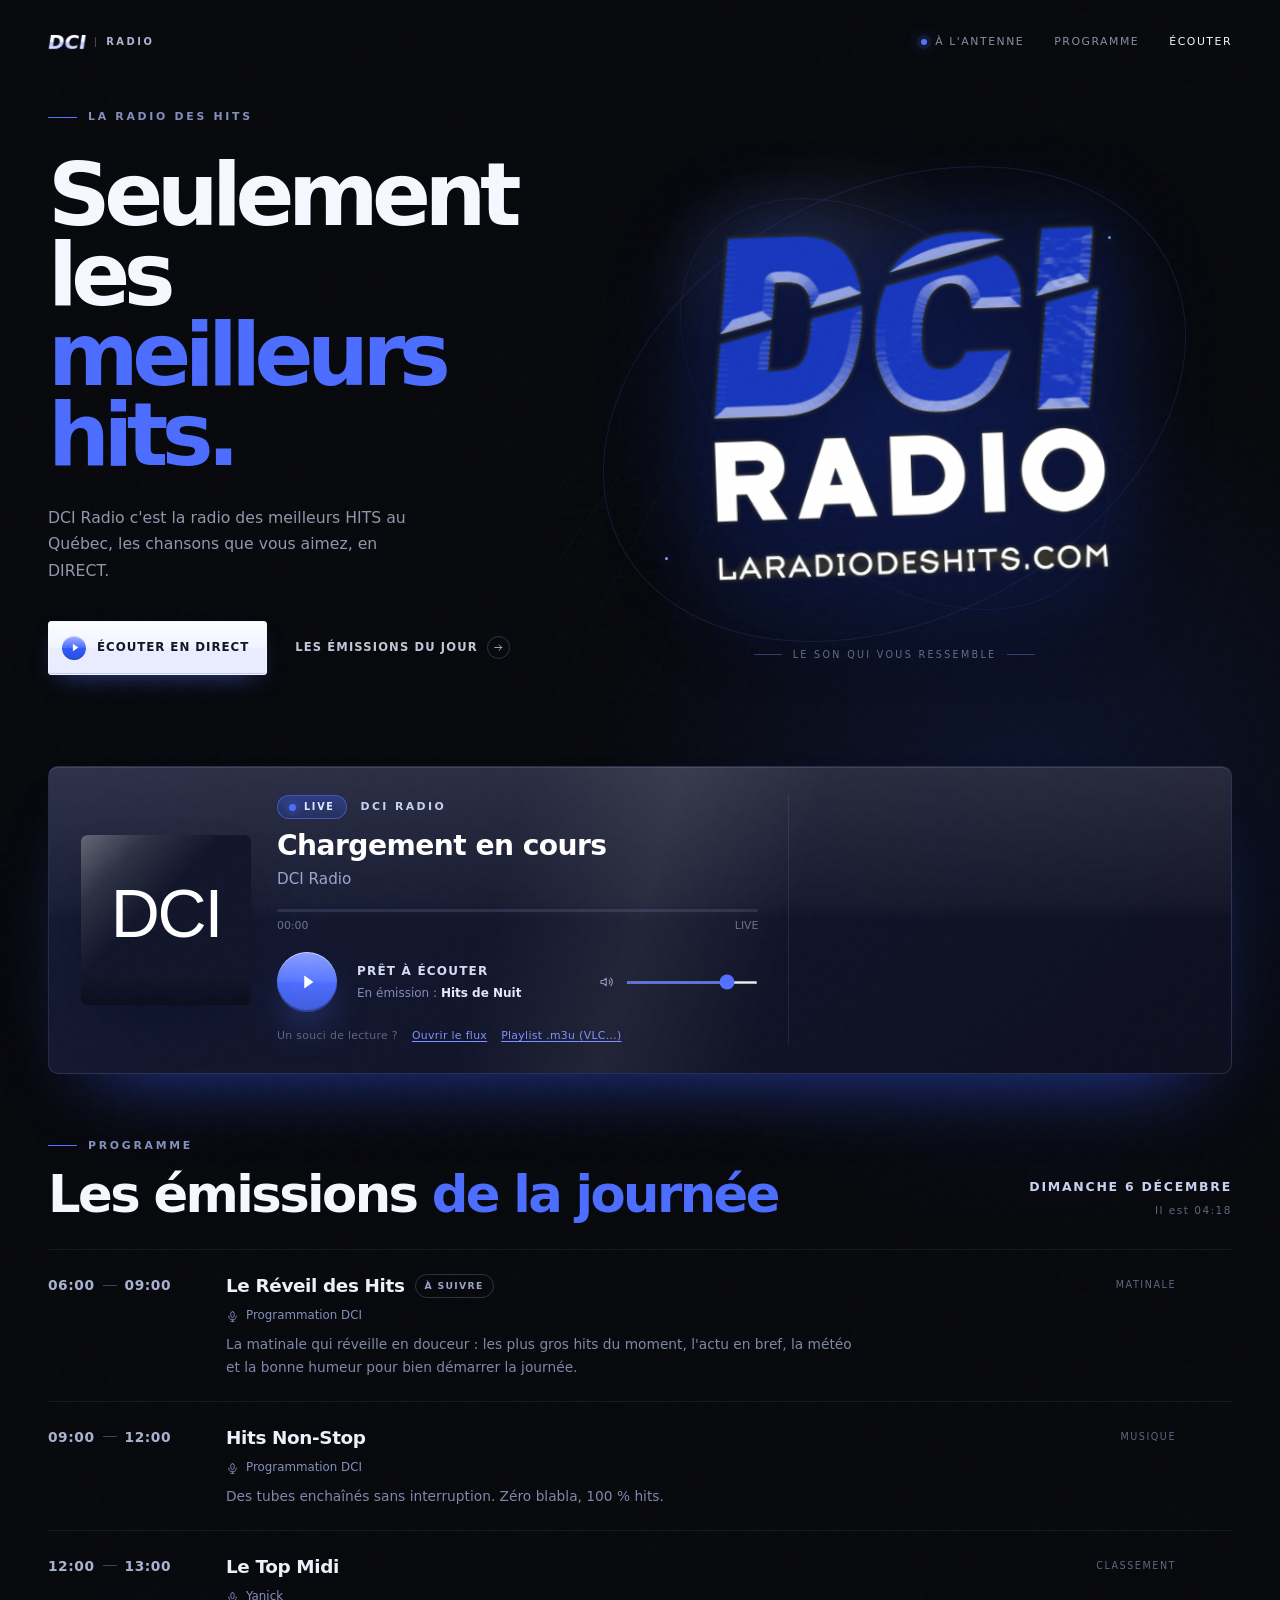
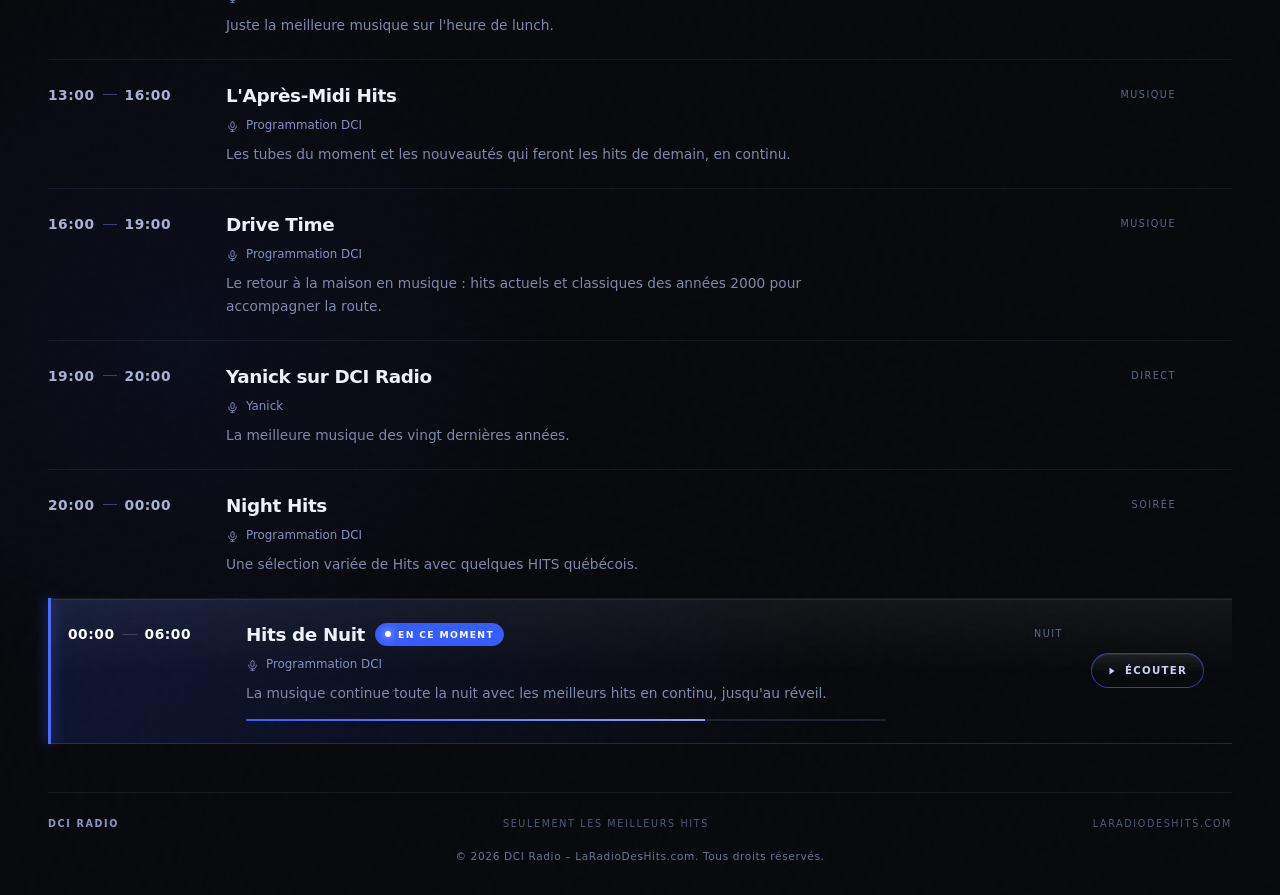
==== commit 52470ad7: "Add files via upload" ====
--- a/index.html
+++ b/index.html
@@ -1,19 +1,20 @@
 <!DOCTYPE html>
+<!-- saved from url=(0067)https://01a13e4c-9259-72af-9f18-2cda25700ae6.arena.site/?embed=true -->
 <html lang="fr"><head><meta http-equiv="Content-Type" content="text/html; charset=UTF-8">
     
     <meta name="viewport" content="width=device-width, initial-scale=1.0">
     <meta name="theme-color" content="#08090d">
     <meta name="description" content="DCI Radio - LaRadioDesHits.com, seulement les meilleurs hits en direct.">
     <title>DCI Radio | LaRadioDesHits.com</title>
-    <script type="module" crossorigin="">(function(){const U=document.createElement("link").relList;if(U&&U.supports&&U.supports("modulepreload"))return;for(const N of document.querySelectorAll('link[rel="modulepreload"]'))d(N);new MutationObserver(N=>{for(const C of N)if(C.type==="childList")for(const X of C.addedNodes)X.tagName==="LINK"&&X.rel==="modulepreload"&&d(X)}).observe(document,{childList:!0,subtree:!0});function O(N){const C={};return N.integrity&&(C.integrity=N.integrity),N.referrerPolicy&&(C.referrerPolicy=N.referrerPolicy),N.crossOrigin==="use-credentials"?C.credentials="include":N.crossOrigin==="anonymous"?C.credentials="omit":C.credentials="same-origin",C}function d(N){if(N.ep)return;N.ep=!0;const C=O(N);fetch(N.href,C)}})();var df={exports:{}},Du={};var Mr;function my(){if(Mr)return Du;Mr=1;var S=Symbol.for("react.transitional.element"),U=Symbol.for("react.fragment");function O(d,N,C){var X=null;if(C!==void 0&&(X=""+C),N.key!==void 0&&(X=""+N.key),"key"in N){C={};for(var tl in N)tl!=="key"&&(C[tl]=N[tl])}else C=N;return N=C.ref,{$$typeof:S,type:d,key:X,ref:N!==void 0?N:null,props:C}}return Du.Fragment=U,Du.jsx=O,Du.jsxs=O,Du}var Dr;function yy(){return Dr||(Dr=1,df.exports=my()),df.exports}var v=yy(),rf={exports:{}},L={};var Or;function vy(){if(Or)return L;Or=1;var S=Symbol.for("react.transitional.element"),U=Symbol.for("react.portal"),O=Symbol.for("react.fragment"),d=Symbol.for("react.strict_mode"),N=Symbol.for("react.profiler"),C=Symbol.for("react.consumer"),X=Symbol.for("react.context"),tl=Symbol.for("react.forward_ref"),x=Symbol.for("react.suspense"),A=Symbol.for("react.memo"),W=Symbol.for("react.lazy"),q=Symbol.for("react.activity"),yl=Symbol.iterator;function w(o){return o===null||typeof o!="object"?null:(o=yl&&o[yl]||o["@@iterator"],typeof o=="function"?o:null)}var Bl={isMounted:function(){return!1},enqueueForceUpdate:function(){},enqueueReplaceState:function(){},enqueueSetState:function(){}},bl=Object.assign,Wl={};function Hl(o,z,D){this.props=o,this.context=z,this.refs=Wl,this.updater=D||Bl}Hl.prototype.isReactComponent={},Hl.prototype.setState=function(o,z){if(typeof o!="object"&&typeof o!="function"&&o!=null)throw Error("takes an object of state variables to update or a function which returns an object of state variables.");this.updater.enqueueSetState(this,o,z,"setState")},Hl.prototype.forceUpdate=function(o){this.updater.enqueueForceUpdate(this,o,"forceUpdate")};function jl(){}jl.prototype=Hl.prototype;function pl(o,z,D){this.props=o,this.context=z,this.refs=Wl,this.updater=D||Bl}var xl=pl.prototype=new jl;xl.constructor=pl,bl(xl,Hl.prototype),xl.isPureReactComponent=!0;var wl=Array.isArray;function Ml(){}var K={H:null,A:null,T:null,S:null},Gl=Object.prototype.hasOwnProperty;function kl(o,z,D){var j=D.ref;return{$$typeof:S,type:o,key:z,ref:j!==void 0?j:null,props:D}}function xt(o,z){return kl(o.type,z,o.props)}function ht(o){return typeof o=="object"&&o!==null&&o.$$typeof===S}function Cl(o){var z={"=":"=0",":":"=2"};return"$"+o.replace(/[=:]/g,function(D){return z[D]})}var Dt=/\/+/g;function Ot(o,z){return typeof o=="object"&&o!==null&&o.key!=null?Cl(""+o.key):z.toString(36)}function Fl(o){switch(o.status){case"fulfilled":return o.value;case"rejected":throw o.reason;default:switch(typeof o.status=="string"?o.then(Ml,Ml):(o.status="pending",o.then(function(z){o.status==="pending"&&(o.status="fulfilled",o.value=z)},function(z){o.status==="pending"&&(o.status="rejected",o.reason=z)})),o.status){case"fulfilled":return o.value;case"rejected":throw o.reason}}throw o}function p(o,z,D,j,Q){var $=typeof o;($==="undefined"||$==="boolean")&&(o=null);var al=!1;if(o===null)al=!0;else switch($){case"bigint":case"string":case"number":al=!0;break;case"object":switch(o.$$typeof){case S:case U:al=!0;break;case W:return al=o._init,p(al(o._payload),z,D,j,Q)}}if(al)return Q=Q(o),al=j===""?"."+Ot(o,0):j,wl(Q)?(D="",al!=null&&(D=al.replace(Dt,"$&/")+"/"),p(Q,z,D,"",function(nt){return nt})):Q!=null&&(ht(Q)&&(Q=xt(Q,D+(Q.key==null||o&&o.key===Q.key?"":(""+Q.key).replace(Dt,"$&/")+"/")+al)),z.push(Q)),1;al=0;var _=j===""?".":j+":";if(wl(o))for(var Z=0;Z<o.length;Z++)j=o[Z],$=_+Ot(j,Z),al+=p(j,z,D,$,Q);else if(Z=w(o),typeof Z=="function")for(o=Z.call(o),Z=0;!(j=o.next()).done;)j=j.value,$=_+Ot(j,Z++),al+=p(j,z,D,$,Q);else if($==="object"){if(typeof o.then=="function")return p(Fl(o),z,D,j,Q);throw z=String(o),Error("Objects are not valid as a React child (found: "+(z==="[object Object]"?"object with keys {"+Object.keys(o).join(", ")+"}":z)+"). If you meant to render a collection of children, use an array instead.")}return al}function M(o,z,D){if(o==null)return o;var j=[],Q=0;return p(o,j,"","",function($){return z.call(D,$,Q++)}),j}function B(o){if(o._status===-1){var z=o._result;z=z(),z.then(function(D){(o._status===0||o._status===-1)&&(o._status=1,o._result=D)},function(D){(o._status===0||o._status===-1)&&(o._status=2,o._result=D)}),o._status===-1&&(o._status=0,o._result=z)}if(o._status===1)return o._result.default;throw o._result}var cl=typeof reportError=="function"?reportError:function(o){if(typeof window=="object"&&typeof window.ErrorEvent=="function"){var z=new window.ErrorEvent("error",{bubbles:!0,cancelable:!0,message:typeof o=="object"&&o!==null&&typeof o.message=="string"?String(o.message):String(o),error:o});if(!window.dispatchEvent(z))return}else if(typeof process=="object"&&typeof process.emit=="function"){process.emit("uncaughtException",o);return}console.error(o)},fl={map:M,forEach:function(o,z,D){M(o,function(){z.apply(this,arguments)},D)},count:function(o){var z=0;return M(o,function(){z++}),z},toArray:function(o){return M(o,function(z){return z})||[]},only:function(o){if(!ht(o))throw Error("React.Children.only expected to receive a single React element child.");return o}};return L.Activity=q,L.Children=fl,L.Component=Hl,L.Fragment=O,L.Profiler=N,L.PureComponent=pl,L.StrictMode=d,L.Suspense=x,L.__CLIENT_INTERNALS_DO_NOT_USE_OR_WARN_USERS_THEY_CANNOT_UPGRADE=K,L.__COMPILER_RUNTIME={__proto__:null,c:function(o){return K.H.useMemoCache(o)}},L.cache=function(o){return function(){return o.apply(null,arguments)}},L.cacheSignal=function(){return null},L.cloneElement=function(o,z,D){if(o==null)throw Error("The argument must be a React element, but you passed "+o+".");var j=bl({},o.props),Q=o.key;if(z!=null)for($ in z.key!==void 0&&(Q=""+z.key),z)!Gl.call(z,$)||$==="key"||$==="__self"||$==="__source"||$==="ref"&&z.ref===void 0||(j[$]=z[$]);var $=arguments.length-2;if($===1)j.children=D;else if(1<$){for(var al=Array($),_=0;_<$;_++)al[_]=arguments[_+2];j.children=al}return kl(o.type,Q,j)},L.createContext=function(o){return o={$$typeof:X,_currentValue:o,_currentValue2:o,_threadCount:0,Provider:null,Consumer:null},o.Provider=o,o.Consumer={$$typeof:C,_context:o},o},L.createElement=function(o,z,D){var j,Q={},$=null;if(z!=null)for(j in z.key!==void 0&&($=""+z.key),z)Gl.call(z,j)&&j!=="key"&&j!=="__self"&&j!=="__source"&&(Q[j]=z[j]);var al=arguments.length-2;if(al===1)Q.children=D;else if(1<al){for(var _=Array(al),Z=0;Z<al;Z++)_[Z]=arguments[Z+2];Q.children=_}if(o&&o.defaultProps)for(j in al=o.defaultProps,al)Q[j]===void 0&&(Q[j]=al[j]);return kl(o,$,Q)},L.createRef=function(){return{current:null}},L.forwardRef=function(o){return{$$typeof:tl,render:o}},L.isValidElement=ht,L.lazy=function(o){return{$$typeof:W,_payload:{_status:-1,_result:o},_init:B}},L.memo=function(o,z){return{$$typeof:A,type:o,compare:z===void 0?null:z}},L.startTransition=function(o){var z=K.T,D={};K.T=D;try{var j=o(),Q=K.S;Q!==null&&Q(D,j),typeof j=="object"&&j!==null&&typeof j.then=="function"&&j.then(Ml,cl)}catch($){cl($)}finally{z!==null&&D.types!==null&&(z.types=D.types),K.T=z}},L.unstable_useCacheRefresh=function(){return K.H.useCacheRefresh()},L.use=function(o){return K.H.use(o)},L.useActionState=function(o,z,D){return K.H.useActionState(o,z,D)},L.useCallback=function(o,z){return K.H.useCallback(o,z)},L.useContext=function(o){return K.H.useContext(o)},L.useDebugValue=function(){},L.useDeferredValue=function(o,z){return K.H.useDeferredValue(o,z)},L.useEffect=function(o,z){return K.H.useEffect(o,z)},L.useEffectEvent=function(o){return K.H.useEffectEvent(o)},L.useId=function(){return K.H.useId()},L.useImperativeHandle=function(o,z,D){return K.H.useImperativeHandle(o,z,D)},L.useInsertionEffect=function(o,z){return K.H.useInsertionEffect(o,z)},L.useLayoutEffect=function(o,z){return K.H.useLayoutEffect(o,z)},L.useMemo=function(o,z){return K.H.useMemo(o,z)},L.useOptimistic=function(o,z){return K.H.useOptimistic(o,z)},L.useReducer=function(o,z,D){return K.H.useReducer(o,z,D)},L.useRef=function(o){return K.H.useRef(o)},L.useState=function(o){return K.H.useState(o)},L.useSyncExternalStore=function(o,z,D){return K.H.useSyncExternalStore(o,z,D)},L.useTransition=function(){return K.H.useTransition()},L.version="19.2.6",L}var Nr;function _f(){return Nr||(Nr=1,rf.exports=vy()),rf.exports}var il=_f(),mf={exports:{}},Ou={},yf={exports:{}},vf={};var Ur;function hy(){return Ur||(Ur=1,(function(S){function U(p,M){var B=p.length;p.push(M);l:for(;0<B;){var cl=B-1>>>1,fl=p[cl];if(0<N(fl,M))p[cl]=M,p[B]=fl,B=cl;else break l}}function O(p){return p.length===0?null:p[0]}function d(p){if(p.length===0)return null;var M=p[0],B=p.pop();if(B!==M){p[0]=B;l:for(var cl=0,fl=p.length,o=fl>>>1;cl<o;){var z=2*(cl+1)-1,D=p[z],j=z+1,Q=p[j];if(0>N(D,B))j<fl&&0>N(Q,D)?(p[cl]=Q,p[j]=B,cl=j):(p[cl]=D,p[z]=B,cl=z);else if(j<fl&&0>N(Q,B))p[cl]=Q,p[j]=B,cl=j;else break l}}return M}function N(p,M){var B=p.sortIndex-M.sortIndex;return B!==0?B:p.id-M.id}if(S.unstable_now=void 0,typeof performance=="object"&&typeof performance.now=="function"){var C=performance;S.unstable_now=function(){return C.now()}}else{var X=Date,tl=X.now();S.unstable_now=function(){return X.now()-tl}}var x=[],A=[],W=1,q=null,yl=3,w=!1,Bl=!1,bl=!1,Wl=!1,Hl=typeof setTimeout=="function"?setTimeout:null,jl=typeof clearTimeout=="function"?clearTimeout:null,pl=typeof setImmediate<"u"?setImmediate:null;function xl(p){for(var M=O(A);M!==null;){if(M.callback===null)d(A);else if(M.startTime<=p)d(A),M.sortIndex=M.expirationTime,U(x,M);else break;M=O(A)}}function wl(p){if(bl=!1,xl(p),!Bl)if(O(x)!==null)Bl=!0,Ml||(Ml=!0,Cl());else{var M=O(A);M!==null&&Fl(wl,M.startTime-p)}}var Ml=!1,K=-1,Gl=5,kl=-1;function xt(){return Wl?!0:!(S.unstable_now()-kl<Gl)}function ht(){if(Wl=!1,Ml){var p=S.unstable_now();kl=p;var M=!0;try{l:{Bl=!1,bl&&(bl=!1,jl(K),K=-1),w=!0;var B=yl;try{t:{for(xl(p),q=O(x);q!==null&&!(q.expirationTime>p&&xt());){var cl=q.callback;if(typeof cl=="function"){q.callback=null,yl=q.priorityLevel;var fl=cl(q.expirationTime<=p);if(p=S.unstable_now(),typeof fl=="function"){q.callback=fl,xl(p),M=!0;break t}q===O(x)&&d(x),xl(p)}else d(x);q=O(x)}if(q!==null)M=!0;else{var o=O(A);o!==null&&Fl(wl,o.startTime-p),M=!1}}break l}finally{q=null,yl=B,w=!1}M=void 0}}finally{M?Cl():Ml=!1}}}var Cl;if(typeof pl=="function")Cl=function(){pl(ht)};else if(typeof MessageChannel<"u"){var Dt=new MessageChannel,Ot=Dt.port2;Dt.port1.onmessage=ht,Cl=function(){Ot.postMessage(null)}}else Cl=function(){Hl(ht,0)};function Fl(p,M){K=Hl(function(){p(S.unstable_now())},M)}S.unstable_IdlePriority=5,S.unstable_ImmediatePriority=1,S.unstable_LowPriority=4,S.unstable_NormalPriority=3,S.unstable_Profiling=null,S.unstable_UserBlockingPriority=2,S.unstable_cancelCallback=function(p){p.callback=null},S.unstable_forceFrameRate=function(p){0>p||125<p?console.error("forceFrameRate takes a positive int between 0 and 125, forcing frame rates higher than 125 fps is not supported"):Gl=0<p?Math.floor(1e3/p):5},S.unstable_getCurrentPriorityLevel=function(){return yl},S.unstable_next=function(p){switch(yl){case 1:case 2:case 3:var M=3;break;default:M=yl}var B=yl;yl=M;try{return p()}finally{yl=B}},S.unstable_requestPaint=function(){Wl=!0},S.unstable_runWithPriority=function(p,M){switch(p){case 1:case 2:case 3:case 4:case 5:break;default:p=3}var B=yl;yl=p;try{return M()}finally{yl=B}},S.unstable_scheduleCallback=function(p,M,B){var cl=S.unstable_now();switch(typeof B=="object"&&B!==null?(B=B.delay,B=typeof B=="number"&&0<B?cl+B:cl):B=cl,p){case 1:var fl=-1;break;case 2:fl=250;break;case 5:fl=1073741823;break;case 4:fl=1e4;break;default:fl=5e3}return fl=B+fl,p={id:W++,callback:M,priorityLevel:p,startTime:B,expirationTime:fl,sortIndex:-1},B>cl?(p.sortIndex=B,U(A,p),O(x)===null&&p===O(A)&&(bl?(jl(K),K=-1):bl=!0,Fl(wl,B-cl))):(p.sortIndex=fl,U(x,p),Bl||w||(Bl=!0,Ml||(Ml=!0,Cl()))),p},S.unstable_shouldYield=xt,S.unstable_wrapCallback=function(p){var M=yl;return function(){var B=yl;yl=M;try{return p.apply(this,arguments)}finally{yl=B}}}})(vf)),vf}var jr;function gy(){return jr||(jr=1,yf.exports=hy()),yf.exports}var hf={exports:{}},Jl={};var xr;function Sy(){if(xr)return Jl;xr=1;var S=_f();function U(x){var A="https://react.dev/errors/"+x;if(1<arguments.length){A+="?args[]="+encodeURIComponent(arguments[1]);for(var W=2;W<arguments.length;W++)A+="&args[]="+encodeURIComponent(arguments[W])}return"Minified React error #"+x+"; visit "+A+" for the full message or use the non-minified dev environment for full errors and additional helpful warnings."}function O(){}var d={d:{f:O,r:function(){throw Error(U(522))},D:O,C:O,L:O,m:O,X:O,S:O,M:O},p:0,findDOMNode:null},N=Symbol.for("react.portal");function C(x,A,W){var q=3<arguments.length&&arguments[3]!==void 0?arguments[3]:null;return{$$typeof:N,key:q==null?null:""+q,children:x,containerInfo:A,implementation:W}}var X=S.__CLIENT_INTERNALS_DO_NOT_USE_OR_WARN_USERS_THEY_CANNOT_UPGRADE;function tl(x,A){if(x==="font")return"";if(typeof A=="string")return A==="use-credentials"?A:""}return Jl.__DOM_INTERNALS_DO_NOT_USE_OR_WARN_USERS_THEY_CANNOT_UPGRADE=d,Jl.createPortal=function(x,A){var W=2<arguments.length&&arguments[2]!==void 0?arguments[2]:null;if(!A||A.nodeType!==1&&A.nodeType!==9&&A.nodeType!==11)throw Error(U(299));return C(x,A,null,W)},Jl.flushSync=function(x){var A=X.T,W=d.p;try{if(X.T=null,d.p=2,x)return x()}finally{X.T=A,d.p=W,d.d.f()}},Jl.preconnect=function(x,A){typeof x=="string"&&(A?(A=A.crossOrigin,A=typeof A=="string"?A==="use-credentials"?A:"":void 0):A=null,d.d.C(x,A))},Jl.prefetchDNS=function(x){typeof x=="string"&&d.d.D(x)},Jl.preinit=function(x,A){if(typeof x=="string"&&A&&typeof A.as=="string"){var W=A.as,q=tl(W,A.crossOrigin),yl=typeof A.integrity=="string"?A.integrity:void 0,w=typeof A.fetchPriority=="string"?A.fetchPriority:void 0;W==="style"?d.d.S(x,typeof A.precedence=="string"?A.precedence:void 0,{crossOrigin:q,integrity:yl,fetchPriority:w}):W==="script"&&d.d.X(x,{crossOrigin:q,integrity:yl,fetchPriority:w,nonce:typeof A.nonce=="string"?A.nonce:void 0})}},Jl.preinitModule=function(x,A){if(typeof x=="string")if(typeof A=="object"&&A!==null){if(A.as==null||A.as==="script"){var W=tl(A.as,A.crossOrigin);d.d.M(x,{crossOrigin:W,integrity:typeof A.integrity=="string"?A.integrity:void 0,nonce:typeof A.nonce=="string"?A.nonce:void 0})}}else A==null&&d.d.M(x)},Jl.preload=function(x,A){if(typeof x=="string"&&typeof A=="object"&&A!==null&&typeof A.as=="string"){var W=A.as,q=tl(W,A.crossOrigin);d.d.L(x,W,{crossOrigin:q,integrity:typeof A.integrity=="string"?A.integrity:void 0,nonce:typeof A.nonce=="string"?A.nonce:void 0,type:typeof A.type=="string"?A.type:void 0,fetchPriority:typeof A.fetchPriority=="string"?A.fetchPriority:void 0,referrerPolicy:typeof A.referrerPolicy=="string"?A.referrerPolicy:void 0,imageSrcSet:typeof A.imageSrcSet=="string"?A.imageSrcSet:void 0,imageSizes:typeof A.imageSizes=="string"?A.imageSizes:void 0,media:typeof A.media=="string"?A.media:void 0})}},Jl.preloadModule=function(x,A){if(typeof x=="string")if(A){var W=tl(A.as,A.crossOrigin);d.d.m(x,{as:typeof A.as=="string"&&A.as!=="script"?A.as:void 0,crossOrigin:W,integrity:typeof A.integrity=="string"?A.integrity:void 0})}else d.d.m(x)},Jl.requestFormReset=function(x){d.d.r(x)},Jl.unstable_batchedUpdates=function(x,A){return x(A)},Jl.useFormState=function(x,A,W){return X.H.useFormState(x,A,W)},Jl.useFormStatus=function(){return X.H.useHostTransitionStatus()},Jl.version="19.2.6",Jl}var Rr;function by(){if(Rr)return hf.exports;Rr=1;function S(){if(!(typeof __REACT_DEVTOOLS_GLOBAL_HOOK__>"u"||typeof __REACT_DEVTOOLS_GLOBAL_HOOK__.checkDCE!="function"))try{__REACT_DEVTOOLS_GLOBAL_HOOK__.checkDCE(S)}catch(U){console.error(U)}}return S(),hf.exports=Sy(),hf.exports}var Hr;function py(){if(Hr)return Ou;Hr=1;var S=gy(),U=_f(),O=by();function d(l){var t="https://react.dev/errors/"+l;if(1<arguments.length){t+="?args[]="+encodeURIComponent(arguments[1]);for(var a=2;a<arguments.length;a++)t+="&args[]="+encodeURIComponent(arguments[a])}return"Minified React error #"+l+"; visit "+t+" for the full message or use the non-minified dev environment for full errors and additional helpful warnings."}function N(l){return!(!l||l.nodeType!==1&&l.nodeType!==9&&l.nodeType!==11)}function C(l){var t=l,a=l;if(l.alternate)for(;t.return;)t=t.return;else{l=t;do t=l,(t.flags&4098)!==0&&(a=t.return),l=t.return;while(l)}return t.tag===3?a:null}function X(l){if(l.tag===13){var t=l.memoizedState;if(t===null&&(l=l.alternate,l!==null&&(t=l.memoizedState)),t!==null)return t.dehydrated}return null}function tl(l){if(l.tag===31){var t=l.memoizedState;if(t===null&&(l=l.alternate,l!==null&&(t=l.memoizedState)),t!==null)return t.dehydrated}return null}function x(l){if(C(l)!==l)throw Error(d(188))}function A(l){var t=l.alternate;if(!t){if(t=C(l),t===null)throw Error(d(188));return t!==l?null:l}for(var a=l,e=t;;){var u=a.return;if(u===null)break;var n=u.alternate;if(n===null){if(e=u.return,e!==null){a=e;continue}break}if(u.child===n.child){for(n=u.child;n;){if(n===a)return x(u),l;if(n===e)return x(u),t;n=n.sibling}throw Error(d(188))}if(a.return!==e.return)a=u,e=n;else{for(var i=!1,c=u.child;c;){if(c===a){i=!0,a=u,e=n;break}if(c===e){i=!0,e=u,a=n;break}c=c.sibling}if(!i){for(c=n.child;c;){if(c===a){i=!0,a=n,e=u;break}if(c===e){i=!0,e=n,a=u;break}c=c.sibling}if(!i)throw Error(d(189))}}if(a.alternate!==e)throw Error(d(190))}if(a.tag!==3)throw Error(d(188));return a.stateNode.current===a?l:t}function W(l){var t=l.tag;if(t===5||t===26||t===27||t===6)return l;for(l=l.child;l!==null;){if(t=W(l),t!==null)return t;l=l.sibling}return null}var q=Object.assign,yl=Symbol.for("react.element"),w=Symbol.for("react.transitional.element"),Bl=Symbol.for("react.portal"),bl=Symbol.for("react.fragment"),Wl=Symbol.for("react.strict_mode"),Hl=Symbol.for("react.profiler"),jl=Symbol.for("react.consumer"),pl=Symbol.for("react.context"),xl=Symbol.for("react.forward_ref"),wl=Symbol.for("react.suspense"),Ml=Symbol.for("react.suspense_list"),K=Symbol.for("react.memo"),Gl=Symbol.for("react.lazy"),kl=Symbol.for("react.activity"),xt=Symbol.for("react.memo_cache_sentinel"),ht=Symbol.iterator;function Cl(l){return l===null||typeof l!="object"?null:(l=ht&&l[ht]||l["@@iterator"],typeof l=="function"?l:null)}var Dt=Symbol.for("react.client.reference");function Ot(l){if(l==null)return null;if(typeof l=="function")return l.$$typeof===Dt?null:l.displayName||l.name||null;if(typeof l=="string")return l;switch(l){case bl:return"Fragment";case Hl:return"Profiler";case Wl:return"StrictMode";case wl:return"Suspense";case Ml:return"SuspenseList";case kl:return"Activity"}if(typeof l=="object")switch(l.$$typeof){case Bl:return"Portal";case pl:return l.displayName||"Context";case jl:return(l._context.displayName||"Context")+".Consumer";case xl:var t=l.render;return l=l.displayName,l||(l=t.displayName||t.name||"",l=l!==""?"ForwardRef("+l+")":"ForwardRef"),l;case K:return t=l.displayName||null,t!==null?t:Ot(l.type)||"Memo";case Gl:t=l._payload,l=l._init;try{return Ot(l(t))}catch{}}return null}var Fl=Array.isArray,p=U.__CLIENT_INTERNALS_DO_NOT_USE_OR_WARN_USERS_THEY_CANNOT_UPGRADE,M=O.__DOM_INTERNALS_DO_NOT_USE_OR_WARN_USERS_THEY_CANNOT_UPGRADE,B={pending:!1,data:null,method:null,action:null},cl=[],fl=-1;function o(l){return{current:l}}function z(l){0>fl||(l.current=cl[fl],cl[fl]=null,fl--)}function D(l,t){fl++,cl[fl]=l.current,l.current=t}var j=o(null),Q=o(null),$=o(null),al=o(null);function _(l,t){switch(D($,t),D(Q,l),D(j,null),t.nodeType){case 9:case 11:l=(l=t.documentElement)&&(l=l.namespaceURI)?Wd(l):0;break;default:if(l=t.tagName,t=t.namespaceURI)t=Wd(t),l=kd(t,l);else switch(l){case"svg":l=1;break;case"math":l=2;break;default:l=0}}z(j),D(j,l)}function Z(){z(j),z(Q),z($)}function nt(l){l.memoizedState!==null&&D(al,l);var t=j.current,a=kd(t,l.type);t!==a&&(D(Q,l),D(j,a))}function Kl(l){Q.current===l&&(z(j),z(Q)),al.current===l&&(z(al),zu._currentValue=B)}var El,Uu;function Yt(l){if(El===void 0)try{throw Error()}catch(a){var t=a.stack.trim().match(/\n( *(at )?)/);El=t&&t[1]||"",Uu=-1<a.stack.indexOf(`
-    at`)?" (<anonymous>)":-1<a.stack.indexOf("@")?"@unknown:0:0":""}return`
-`+El+l+Uu}var xe=!1;function Re(l,t){if(!l||xe)return"";xe=!0;var a=Error.prepareStackTrace;Error.prepareStackTrace=void 0;try{var e={DetermineComponentFrameRoot:function(){try{if(t){var T=function(){throw Error()};if(Object.defineProperty(T.prototype,"props",{set:function(){throw Error()}}),typeof Reflect=="object"&&Reflect.construct){try{Reflect.construct(T,[])}catch(g){var h=g}Reflect.construct(l,[],T)}else{try{T.call()}catch(g){h=g}l.call(T.prototype)}}else{try{throw Error()}catch(g){h=g}(T=l())&&typeof T.catch=="function"&&T.catch(function(){})}}catch(g){if(g&&h&&typeof g.stack=="string")return[g.stack,h.stack]}return[null,null]}};e.DetermineComponentFrameRoot.displayName="DetermineComponentFrameRoot";var u=Object.getOwnPropertyDescriptor(e.DetermineComponentFrameRoot,"name");u&&u.configurable&&Object.defineProperty(e.DetermineComponentFrameRoot,"name",{value:"DetermineComponentFrameRoot"});var n=e.DetermineComponentFrameRoot(),i=n[0],c=n[1];if(i&&c){var f=i.split(`
-`),y=c.split(`
-`);for(u=e=0;e<f.length&&!f[e].includes("DetermineComponentFrameRoot");)e++;for(;u<y.length&&!y[u].includes("DetermineComponentFrameRoot");)u++;if(e===f.length||u===y.length)for(e=f.length-1,u=y.length-1;1<=e&&0<=u&&f[e]!==y[u];)u--;for(;1<=e&&0<=u;e--,u--)if(f[e]!==y[u]){if(e!==1||u!==1)do if(e--,u--,0>u||f[e]!==y[u]){var b=`
-`+f[e].replace(" at new "," at ");return l.displayName&&b.includes("<anonymous>")&&(b=b.replace("<anonymous>",l.displayName)),b}while(1<=e&&0<=u);break}}}finally{xe=!1,Error.prepareStackTrace=a}return(a=l?l.displayName||l.name:"")?Yt(a):""}function Wn(l,t){switch(l.tag){case 26:case 27:case 5:return Yt(l.type);case 16:return Yt("Lazy");case 13:return l.child!==t&&t!==null?Yt("Suspense Fallback"):Yt("Suspense");case 19:return Yt("SuspenseList");case 0:case 15:return Re(l.type,!1);case 11:return Re(l.type.render,!1);case 1:return Re(l.type,!0);case 31:return Yt("Activity");default:return""}}function kn(l){try{var t="",a=null;do t+=Wn(l,a),a=l,l=l.return;while(l);return t}catch(e){return`
+    <script type="module" crossorigin="">(function(){const w=document.createElement("link").relList;if(w&&w.supports&&w.supports("modulepreload"))return;for(const X of document.querySelectorAll('link[rel="modulepreload"]'))v(X);new MutationObserver(X=>{for(const H of X)if(H.type==="childList")for(const P of H.addedNodes)P.tagName==="LINK"&&P.rel==="modulepreload"&&v(P)}).observe(document,{childList:!0,subtree:!0});function M(X){const H={};return X.integrity&&(H.integrity=X.integrity),X.referrerPolicy&&(H.referrerPolicy=X.referrerPolicy),X.crossOrigin==="use-credentials"?H.credentials="include":X.crossOrigin==="anonymous"?H.credentials="omit":H.credentials="same-origin",H}function v(X){if(X.ep)return;X.ep=!0;const H=M(X);fetch(X.href,H)}})();var vc={exports:{}},Nu={};var Qg;function g3(){if(Qg)return Nu;Qg=1;var B=Symbol.for("react.transitional.element"),w=Symbol.for("react.fragment");function M(v,X,H){var P=null;if(H!==void 0&&(P=""+H),X.key!==void 0&&(P=""+X.key),"key"in X){H={};for(var tA in X)tA!=="key"&&(H[tA]=X[tA])}else H=X;return X=H.ref,{$$typeof:B,type:v,key:P,ref:X!==void 0?X:null,props:H}}return Nu.Fragment=w,Nu.jsx=M,Nu.jsxs=M,Nu}var Sg;function r3(){return Sg||(Sg=1,vc.exports=g3()),vc.exports}var y=r3(),gc={exports:{}},U={};var Ng;function d3(){if(Ng)return U;Ng=1;var B=Symbol.for("react.transitional.element"),w=Symbol.for("react.portal"),M=Symbol.for("react.fragment"),v=Symbol.for("react.strict_mode"),X=Symbol.for("react.profiler"),H=Symbol.for("react.consumer"),P=Symbol.for("react.context"),tA=Symbol.for("react.forward_ref"),Y=Symbol.for("react.suspense"),z=Symbol.for("react.memo"),k=Symbol.for("react.lazy"),O=Symbol.for("react.activity"),dA=Symbol.iterator;function I(s){return s===null||typeof s!="object"?null:(s=dA&&s[dA]||s["@@iterator"],typeof s=="function"?s:null)}var jA={isMounted:function(){return!1},enqueueForceUpdate:function(){},enqueueReplaceState:function(){},enqueueSetState:function(){}},bA=Object.assign,kA={};function LA(s,D,N){this.props=s,this.context=D,this.refs=kA,this.updater=N||jA}LA.prototype.isReactComponent={},LA.prototype.setState=function(s,D){if(typeof s!="object"&&typeof s!="function"&&s!=null)throw Error("takes an object of state variables to update or a function which returns an object of state variables.");this.updater.enqueueSetState(this,s,D,"setState")},LA.prototype.forceUpdate=function(s){this.updater.enqueueForceUpdate(this,s,"forceUpdate")};function TA(){}TA.prototype=LA.prototype;function EA(s,D,N){this.props=s,this.context=D,this.refs=kA,this.updater=N||jA}var YA=EA.prototype=new TA;YA.constructor=EA,bA(YA,LA.prototype),YA.isPureReactComponent=!0;var IA=Array.isArray;function SA(){}var V={H:null,A:null,T:null,S:null},qA=Object.prototype.hasOwnProperty;function WA(s,D,N){var T=N.ref;return{$$typeof:B,type:s,key:D,ref:T!==void 0?T:null,props:N}}function Yt(s,D){return WA(s.type,D,s.props)}function yt(s){return typeof s=="object"&&s!==null&&s.$$typeof===B}function HA(s){var D={"=":"=0",":":"=2"};return"$"+s.replace(/[=:]/g,function(N){return D[N]})}var Nt=/\/+/g;function Mt(s,D){return typeof s=="object"&&s!==null&&s.key!=null?HA(""+s.key):D.toString(36)}function FA(s){switch(s.status){case"fulfilled":return s.value;case"rejected":throw s.reason;default:switch(typeof s.status=="string"?s.then(SA,SA):(s.status="pending",s.then(function(D){s.status==="pending"&&(s.status="fulfilled",s.value=D)},function(D){s.status==="pending"&&(s.status="rejected",s.reason=D)})),s.status){case"fulfilled":return s.value;case"rejected":throw s.reason}}throw s}function E(s,D,N,T,x){var K=typeof s;(K==="undefined"||K==="boolean")&&(s=null);var lA=!1;if(s===null)lA=!0;else switch(K){case"bigint":case"string":case"number":lA=!0;break;case"object":switch(s.$$typeof){case B:case w:lA=!0;break;case k:return lA=s._init,E(lA(s._payload),D,N,T,x)}}if(lA)return x=x(s),lA=T===""?"."+Mt(s,0):T,IA(x)?(N="",lA!=null&&(N=lA.replace(Nt,"$&/")+"/"),E(x,D,N,"",function(at){return at})):x!=null&&(yt(x)&&(x=Yt(x,N+(x.key==null||s&&s.key===x.key?"":(""+x.key).replace(Nt,"$&/")+"/")+lA)),D.push(x)),1;lA=0;var Q=T===""?".":T+":";if(IA(s))for(var J=0;J<s.length;J++)T=s[J],K=Q+Mt(T,J),lA+=E(T,D,N,K,x);else if(J=I(s),typeof J=="function")for(s=J.call(s),J=0;!(T=s.next()).done;)T=T.value,K=Q+Mt(T,J++),lA+=E(T,D,N,K,x);else if(K==="object"){if(typeof s.then=="function")return E(FA(s),D,N,T,x);throw D=String(s),Error("Objects are not valid as a React child (found: "+(D==="[object Object]"?"object with keys {"+Object.keys(s).join(", ")+"}":D)+"). If you meant to render a collection of children, use an array instead.")}return lA}function S(s,D,N){if(s==null)return s;var T=[],x=0;return E(s,T,"","",function(K){return D.call(N,K,x++)}),T}function j(s){if(s._status===-1){var D=s._result;D=D(),D.then(function(N){(s._status===0||s._status===-1)&&(s._status=1,s._result=N)},function(N){(s._status===0||s._status===-1)&&(s._status=2,s._result=N)}),s._status===-1&&(s._status=0,s._result=D)}if(s._status===1)return s._result.default;throw s._result}var fA=typeof reportError=="function"?reportError:function(s){if(typeof window=="object"&&typeof window.ErrorEvent=="function"){var D=new window.ErrorEvent("error",{bubbles:!0,cancelable:!0,message:typeof s=="object"&&s!==null&&typeof s.message=="string"?String(s.message):String(s),error:s});if(!window.dispatchEvent(D))return}else if(typeof process=="object"&&typeof process.emit=="function"){process.emit("uncaughtException",s);return}console.error(s)},cA={map:S,forEach:function(s,D,N){S(s,function(){D.apply(this,arguments)},N)},count:function(s){var D=0;return S(s,function(){D++}),D},toArray:function(s){return S(s,function(D){return D})||[]},only:function(s){if(!yt(s))throw Error("React.Children.only expected to receive a single React element child.");return s}};return U.Activity=O,U.Children=cA,U.Component=LA,U.Fragment=M,U.Profiler=X,U.PureComponent=EA,U.StrictMode=v,U.Suspense=Y,U.__CLIENT_INTERNALS_DO_NOT_USE_OR_WARN_USERS_THEY_CANNOT_UPGRADE=V,U.__COMPILER_RUNTIME={__proto__:null,c:function(s){return V.H.useMemoCache(s)}},U.cache=function(s){return function(){return s.apply(null,arguments)}},U.cacheSignal=function(){return null},U.cloneElement=function(s,D,N){if(s==null)throw Error("The argument must be a React element, but you passed "+s+".");var T=bA({},s.props),x=s.key;if(D!=null)for(K in D.key!==void 0&&(x=""+D.key),D)!qA.call(D,K)||K==="key"||K==="__self"||K==="__source"||K==="ref"&&D.ref===void 0||(T[K]=D[K]);var K=arguments.length-2;if(K===1)T.children=N;else if(1<K){for(var lA=Array(K),Q=0;Q<K;Q++)lA[Q]=arguments[Q+2];T.children=lA}return WA(s.type,x,T)},U.createContext=function(s){return s={$$typeof:P,_currentValue:s,_currentValue2:s,_threadCount:0,Provider:null,Consumer:null},s.Provider=s,s.Consumer={$$typeof:H,_context:s},s},U.createElement=function(s,D,N){var T,x={},K=null;if(D!=null)for(T in D.key!==void 0&&(K=""+D.key),D)qA.call(D,T)&&T!=="key"&&T!=="__self"&&T!=="__source"&&(x[T]=D[T]);var lA=arguments.length-2;if(lA===1)x.children=N;else if(1<lA){for(var Q=Array(lA),J=0;J<lA;J++)Q[J]=arguments[J+2];x.children=Q}if(s&&s.defaultProps)for(T in lA=s.defaultProps,lA)x[T]===void 0&&(x[T]=lA[T]);return WA(s,K,x)},U.createRef=function(){return{current:null}},U.forwardRef=function(s){return{$$typeof:tA,render:s}},U.isValidElement=yt,U.lazy=function(s){return{$$typeof:k,_payload:{_status:-1,_result:s},_init:j}},U.memo=function(s,D){return{$$typeof:z,type:s,compare:D===void 0?null:D}},U.startTransition=function(s){var D=V.T,N={};V.T=N;try{var T=s(),x=V.S;x!==null&&x(N,T),typeof T=="object"&&T!==null&&typeof T.then=="function"&&T.then(SA,fA)}catch(K){fA(K)}finally{D!==null&&N.types!==null&&(D.types=N.types),V.T=D}},U.unstable_useCacheRefresh=function(){return V.H.useCacheRefresh()},U.use=function(s){return V.H.use(s)},U.useActionState=function(s,D,N){return V.H.useActionState(s,D,N)},U.useCallback=function(s,D){return V.H.useCallback(s,D)},U.useContext=function(s){return V.H.useContext(s)},U.useDebugValue=function(){},U.useDeferredValue=function(s,D){return V.H.useDeferredValue(s,D)},U.useEffect=function(s,D){return V.H.useEffect(s,D)},U.useEffectEvent=function(s){return V.H.useEffectEvent(s)},U.useId=function(){return V.H.useId()},U.useImperativeHandle=function(s,D,N){return V.H.useImperativeHandle(s,D,N)},U.useInsertionEffect=function(s,D){return V.H.useInsertionEffect(s,D)},U.useLayoutEffect=function(s,D){return V.H.useLayoutEffect(s,D)},U.useMemo=function(s,D){return V.H.useMemo(s,D)},U.useOptimistic=function(s,D){return V.H.useOptimistic(s,D)},U.useReducer=function(s,D,N){return V.H.useReducer(s,D,N)},U.useRef=function(s){return V.H.useRef(s)},U.useState=function(s){return V.H.useState(s)},U.useSyncExternalStore=function(s,D,N){return V.H.useSyncExternalStore(s,D,N)},U.useTransition=function(){return V.H.useTransition()},U.version="19.2.6",U}var Mg;function Qc(){return Mg||(Mg=1,gc.exports=d3()),gc.exports}var nA=Qc(),rc={exports:{}},Mu={},dc={exports:{}},oc={};var Xg;function o3(){return Xg||(Xg=1,(function(B){function w(E,S){var j=E.length;E.push(S);A:for(;0<j;){var fA=j-1>>>1,cA=E[fA];if(0<X(cA,S))E[fA]=S,E[j]=cA,j=fA;else break A}}function M(E){return E.length===0?null:E[0]}function v(E){if(E.length===0)return null;var S=E[0],j=E.pop();if(j!==S){E[0]=j;A:for(var fA=0,cA=E.length,s=cA>>>1;fA<s;){var D=2*(fA+1)-1,N=E[D],T=D+1,x=E[T];if(0>X(N,j))T<cA&&0>X(x,N)?(E[fA]=x,E[T]=j,fA=T):(E[fA]=N,E[D]=j,fA=D);else if(T<cA&&0>X(x,j))E[fA]=x,E[T]=j,fA=T;else break A}}return S}function X(E,S){var j=E.sortIndex-S.sortIndex;return j!==0?j:E.id-S.id}if(B.unstable_now=void 0,typeof performance=="object"&&typeof performance.now=="function"){var H=performance;B.unstable_now=function(){return H.now()}}else{var P=Date,tA=P.now();B.unstable_now=function(){return P.now()-tA}}var Y=[],z=[],k=1,O=null,dA=3,I=!1,jA=!1,bA=!1,kA=!1,LA=typeof setTimeout=="function"?setTimeout:null,TA=typeof clearTimeout=="function"?clearTimeout:null,EA=typeof setImmediate<"u"?setImmediate:null;function YA(E){for(var S=M(z);S!==null;){if(S.callback===null)v(z);else if(S.startTime<=E)v(z),S.sortIndex=S.expirationTime,w(Y,S);else break;S=M(z)}}function IA(E){if(bA=!1,YA(E),!jA)if(M(Y)!==null)jA=!0,SA||(SA=!0,HA());else{var S=M(z);S!==null&&FA(IA,S.startTime-E)}}var SA=!1,V=-1,qA=5,WA=-1;function Yt(){return kA?!0:!(B.unstable_now()-WA<qA)}function yt(){if(kA=!1,SA){var E=B.unstable_now();WA=E;var S=!0;try{A:{jA=!1,bA&&(bA=!1,TA(V),V=-1),I=!0;var j=dA;try{t:{for(YA(E),O=M(Y);O!==null&&!(O.expirationTime>E&&Yt());){var fA=O.callback;if(typeof fA=="function"){O.callback=null,dA=O.priorityLevel;var cA=fA(O.expirationTime<=E);if(E=B.unstable_now(),typeof cA=="function"){O.callback=cA,YA(E),S=!0;break t}O===M(Y)&&v(Y),YA(E)}else v(Y);O=M(Y)}if(O!==null)S=!0;else{var s=M(z);s!==null&&FA(IA,s.startTime-E),S=!1}}break A}finally{O=null,dA=j,I=!1}S=void 0}}finally{S?HA():SA=!1}}}var HA;if(typeof EA=="function")HA=function(){EA(yt)};else if(typeof MessageChannel<"u"){var Nt=new MessageChannel,Mt=Nt.port2;Nt.port1.onmessage=yt,HA=function(){Mt.postMessage(null)}}else HA=function(){LA(yt,0)};function FA(E,S){V=LA(function(){E(B.unstable_now())},S)}B.unstable_IdlePriority=5,B.unstable_ImmediatePriority=1,B.unstable_LowPriority=4,B.unstable_NormalPriority=3,B.unstable_Profiling=null,B.unstable_UserBlockingPriority=2,B.unstable_cancelCallback=function(E){E.callback=null},B.unstable_forceFrameRate=function(E){0>E||125<E?console.error("forceFrameRate takes a positive int between 0 and 125, forcing frame rates higher than 125 fps is not supported"):qA=0<E?Math.floor(1e3/E):5},B.unstable_getCurrentPriorityLevel=function(){return dA},B.unstable_next=function(E){switch(dA){case 1:case 2:case 3:var S=3;break;default:S=dA}var j=dA;dA=S;try{return E()}finally{dA=j}},B.unstable_requestPaint=function(){kA=!0},B.unstable_runWithPriority=function(E,S){switch(E){case 1:case 2:case 3:case 4:case 5:break;default:E=3}var j=dA;dA=E;try{return S()}finally{dA=j}},B.unstable_scheduleCallback=function(E,S,j){var fA=B.unstable_now();switch(typeof j=="object"&&j!==null?(j=j.delay,j=typeof j=="number"&&0<j?fA+j:fA):j=fA,E){case 1:var cA=-1;break;case 2:cA=250;break;case 5:cA=1073741823;break;case 4:cA=1e4;break;default:cA=5e3}return cA=j+cA,E={id:k++,callback:S,priorityLevel:E,startTime:j,expirationTime:cA,sortIndex:-1},j>fA?(E.sortIndex=j,w(z,E),M(Y)===null&&E===M(z)&&(bA?(TA(V),V=-1):bA=!0,FA(IA,j-fA))):(E.sortIndex=cA,w(Y,E),jA||I||(jA=!0,SA||(SA=!0,HA()))),E},B.unstable_shouldYield=Yt,B.unstable_wrapCallback=function(E){var S=dA;return function(){var j=dA;dA=S;try{return E.apply(this,arguments)}finally{dA=j}}}})(oc)),oc}var wg;function y3(){return wg||(wg=1,dc.exports=o3()),dc.exports}var yc={exports:{}},ZA={};var Tg;function m3(){if(Tg)return ZA;Tg=1;var B=Qc();function w(Y){var z="https://react.dev/errors/"+Y;if(1<arguments.length){z+="?args[]="+encodeURIComponent(arguments[1]);for(var k=2;k<arguments.length;k++)z+="&args[]="+encodeURIComponent(arguments[k])}return"Minified React error #"+Y+"; visit "+z+" for the full message or use the non-minified dev environment for full errors and additional helpful warnings."}function M(){}var v={d:{f:M,r:function(){throw Error(w(522))},D:M,C:M,L:M,m:M,X:M,S:M,M},p:0,findDOMNode:null},X=Symbol.for("react.portal");function H(Y,z,k){var O=3<arguments.length&&arguments[3]!==void 0?arguments[3]:null;return{$$typeof:X,key:O==null?null:""+O,children:Y,containerInfo:z,implementation:k}}var P=B.__CLIENT_INTERNALS_DO_NOT_USE_OR_WARN_USERS_THEY_CANNOT_UPGRADE;function tA(Y,z){if(Y==="font")return"";if(typeof z=="string")return z==="use-credentials"?z:""}return ZA.__DOM_INTERNALS_DO_NOT_USE_OR_WARN_USERS_THEY_CANNOT_UPGRADE=v,ZA.createPortal=function(Y,z){var k=2<arguments.length&&arguments[2]!==void 0?arguments[2]:null;if(!z||z.nodeType!==1&&z.nodeType!==9&&z.nodeType!==11)throw Error(w(299));return H(Y,z,null,k)},ZA.flushSync=function(Y){var z=P.T,k=v.p;try{if(P.T=null,v.p=2,Y)return Y()}finally{P.T=z,v.p=k,v.d.f()}},ZA.preconnect=function(Y,z){typeof Y=="string"&&(z?(z=z.crossOrigin,z=typeof z=="string"?z==="use-credentials"?z:"":void 0):z=null,v.d.C(Y,z))},ZA.prefetchDNS=function(Y){typeof Y=="string"&&v.d.D(Y)},ZA.preinit=function(Y,z){if(typeof Y=="string"&&z&&typeof z.as=="string"){var k=z.as,O=tA(k,z.crossOrigin),dA=typeof z.integrity=="string"?z.integrity:void 0,I=typeof z.fetchPriority=="string"?z.fetchPriority:void 0;k==="style"?v.d.S(Y,typeof z.precedence=="string"?z.precedence:void 0,{crossOrigin:O,integrity:dA,fetchPriority:I}):k==="script"&&v.d.X(Y,{crossOrigin:O,integrity:dA,fetchPriority:I,nonce:typeof z.nonce=="string"?z.nonce:void 0})}},ZA.preinitModule=function(Y,z){if(typeof Y=="string")if(typeof z=="object"&&z!==null){if(z.as==null||z.as==="script"){var k=tA(z.as,z.crossOrigin);v.d.M(Y,{crossOrigin:k,integrity:typeof z.integrity=="string"?z.integrity:void 0,nonce:typeof z.nonce=="string"?z.nonce:void 0})}}else z==null&&v.d.M(Y)},ZA.preload=function(Y,z){if(typeof Y=="string"&&typeof z=="object"&&z!==null&&typeof z.as=="string"){var k=z.as,O=tA(k,z.crossOrigin);v.d.L(Y,k,{crossOrigin:O,integrity:typeof z.integrity=="string"?z.integrity:void 0,nonce:typeof z.nonce=="string"?z.nonce:void 0,type:typeof z.type=="string"?z.type:void 0,fetchPriority:typeof z.fetchPriority=="string"?z.fetchPriority:void 0,referrerPolicy:typeof z.referrerPolicy=="string"?z.referrerPolicy:void 0,imageSrcSet:typeof z.imageSrcSet=="string"?z.imageSrcSet:void 0,imageSizes:typeof z.imageSizes=="string"?z.imageSizes:void 0,media:typeof z.media=="string"?z.media:void 0})}},ZA.preloadModule=function(Y,z){if(typeof Y=="string")if(z){var k=tA(z.as,z.crossOrigin);v.d.m(Y,{as:typeof z.as=="string"&&z.as!=="script"?z.as:void 0,crossOrigin:k,integrity:typeof z.integrity=="string"?z.integrity:void 0})}else v.d.m(Y)},ZA.requestFormReset=function(Y){v.d.r(Y)},ZA.unstable_batchedUpdates=function(Y,z){return Y(z)},ZA.useFormState=function(Y,z,k){return P.H.useFormState(Y,z,k)},ZA.useFormStatus=function(){return P.H.useHostTransitionStatus()},ZA.version="19.2.6",ZA}var Yg;function B3(){if(Yg)return yc.exports;Yg=1;function B(){if(!(typeof __REACT_DEVTOOLS_GLOBAL_HOOK__>"u"||typeof __REACT_DEVTOOLS_GLOBAL_HOOK__.checkDCE!="function"))try{__REACT_DEVTOOLS_GLOBAL_HOOK__.checkDCE(B)}catch(w){console.error(w)}}return B(),yc.exports=m3(),yc.exports}var pg;function b3(){if(pg)return Mu;pg=1;var B=y3(),w=Qc(),M=B3();function v(A){var t="https://react.dev/errors/"+A;if(1<arguments.length){t+="?args[]="+encodeURIComponent(arguments[1]);for(var l=2;l<arguments.length;l++)t+="&args[]="+encodeURIComponent(arguments[l])}return"Minified React error #"+A+"; visit "+t+" for the full message or use the non-minified dev environment for full errors and additional helpful warnings."}function X(A){return!(!A||A.nodeType!==1&&A.nodeType!==9&&A.nodeType!==11)}function H(A){var t=A,l=A;if(A.alternate)for(;t.return;)t=t.return;else{A=t;do t=A,(t.flags&4098)!==0&&(l=t.return),A=t.return;while(A)}return t.tag===3?l:null}function P(A){if(A.tag===13){var t=A.memoizedState;if(t===null&&(A=A.alternate,A!==null&&(t=A.memoizedState)),t!==null)return t.dehydrated}return null}function tA(A){if(A.tag===31){var t=A.memoizedState;if(t===null&&(A=A.alternate,A!==null&&(t=A.memoizedState)),t!==null)return t.dehydrated}return null}function Y(A){if(H(A)!==A)throw Error(v(188))}function z(A){var t=A.alternate;if(!t){if(t=H(A),t===null)throw Error(v(188));return t!==A?null:A}for(var l=A,e=t;;){var u=l.return;if(u===null)break;var a=u.alternate;if(a===null){if(e=u.return,e!==null){l=e;continue}break}if(u.child===a.child){for(a=u.child;a;){if(a===l)return Y(u),A;if(a===e)return Y(u),t;a=a.sibling}throw Error(v(188))}if(l.return!==e.return)l=u,e=a;else{for(var n=!1,f=u.child;f;){if(f===l){n=!0,l=u,e=a;break}if(f===e){n=!0,e=u,l=a;break}f=f.sibling}if(!n){for(f=a.child;f;){if(f===l){n=!0,l=a,e=u;break}if(f===e){n=!0,e=a,l=u;break}f=f.sibling}if(!n)throw Error(v(189))}}if(l.alternate!==e)throw Error(v(190))}if(l.tag!==3)throw Error(v(188));return l.stateNode.current===l?A:t}function k(A){var t=A.tag;if(t===5||t===26||t===27||t===6)return A;for(A=A.child;A!==null;){if(t=k(A),t!==null)return t;A=A.sibling}return null}var O=Object.assign,dA=Symbol.for("react.element"),I=Symbol.for("react.transitional.element"),jA=Symbol.for("react.portal"),bA=Symbol.for("react.fragment"),kA=Symbol.for("react.strict_mode"),LA=Symbol.for("react.profiler"),TA=Symbol.for("react.consumer"),EA=Symbol.for("react.context"),YA=Symbol.for("react.forward_ref"),IA=Symbol.for("react.suspense"),SA=Symbol.for("react.suspense_list"),V=Symbol.for("react.memo"),qA=Symbol.for("react.lazy"),WA=Symbol.for("react.activity"),Yt=Symbol.for("react.memo_cache_sentinel"),yt=Symbol.iterator;function HA(A){return A===null||typeof A!="object"?null:(A=yt&&A[yt]||A["@@iterator"],typeof A=="function"?A:null)}var Nt=Symbol.for("react.client.reference");function Mt(A){if(A==null)return null;if(typeof A=="function")return A.$$typeof===Nt?null:A.displayName||A.name||null;if(typeof A=="string")return A;switch(A){case bA:return"Fragment";case LA:return"Profiler";case kA:return"StrictMode";case IA:return"Suspense";case SA:return"SuspenseList";case WA:return"Activity"}if(typeof A=="object")switch(A.$$typeof){case jA:return"Portal";case EA:return A.displayName||"Context";case TA:return(A._context.displayName||"Context")+".Consumer";case YA:var t=A.render;return A=A.displayName,A||(A=t.displayName||t.name||"",A=A!==""?"ForwardRef("+A+")":"ForwardRef"),A;case V:return t=A.displayName||null,t!==null?t:Mt(A.type)||"Memo";case qA:t=A._payload,A=A._init;try{return Mt(A(t))}catch{}}return null}var FA=Array.isArray,E=w.__CLIENT_INTERNALS_DO_NOT_USE_OR_WARN_USERS_THEY_CANNOT_UPGRADE,S=M.__DOM_INTERNALS_DO_NOT_USE_OR_WARN_USERS_THEY_CANNOT_UPGRADE,j={pending:!1,data:null,method:null,action:null},fA=[],cA=-1;function s(A){return{current:A}}function D(A){0>cA||(A.current=fA[cA],fA[cA]=null,cA--)}function N(A,t){cA++,fA[cA]=A.current,A.current=t}var T=s(null),x=s(null),K=s(null),lA=s(null);function Q(A,t){switch(N(K,t),N(x,A),N(T,null),t.nodeType){case 9:case 11:A=(A=t.documentElement)&&(A=A.namespaceURI)?Kv(A):0;break;default:if(A=t.tagName,t=t.namespaceURI)t=Kv(t),A=kv(t,A);else switch(A){case"svg":A=1;break;case"math":A=2;break;default:A=0}}D(T),N(T,A)}function J(){D(T),D(x),D(K)}function at(A){A.memoizedState!==null&&N(lA,A);var t=T.current,l=kv(t,A.type);t!==l&&(N(x,A),N(T,l))}function VA(A){x.current===A&&(D(T),D(x)),lA.current===A&&(D(lA),Du._currentValue=j)}var hA,wu;function Gt(A){if(hA===void 0)try{throw Error()}catch(l){var t=l.stack.trim().match(/\n( *(at )?)/);hA=t&&t[1]||"",wu=-1<l.stack.indexOf(`
+    at`)?" (<anonymous>)":-1<l.stack.indexOf("@")?"@unknown:0:0":""}return`
+`+hA+A+wu}var Ye=!1;function pe(A,t){if(!A||Ye)return"";Ye=!0;var l=Error.prepareStackTrace;Error.prepareStackTrace=void 0;try{var e={DetermineComponentFrameRoot:function(){try{if(t){var C=function(){throw Error()};if(Object.defineProperty(C.prototype,"props",{set:function(){throw Error()}}),typeof Reflect=="object"&&Reflect.construct){try{Reflect.construct(C,[])}catch(m){var o=m}Reflect.construct(A,[],C)}else{try{C.call()}catch(m){o=m}A.call(C.prototype)}}else{try{throw Error()}catch(m){o=m}(C=A())&&typeof C.catch=="function"&&C.catch(function(){})}}catch(m){if(m&&o&&typeof m.stack=="string")return[m.stack,o.stack]}return[null,null]}};e.DetermineComponentFrameRoot.displayName="DetermineComponentFrameRoot";var u=Object.getOwnPropertyDescriptor(e.DetermineComponentFrameRoot,"name");u&&u.configurable&&Object.defineProperty(e.DetermineComponentFrameRoot,"name",{value:"DetermineComponentFrameRoot"});var a=e.DetermineComponentFrameRoot(),n=a[0],f=a[1];if(n&&f){var c=n.split(`
+`),d=f.split(`
+`);for(u=e=0;e<c.length&&!c[e].includes("DetermineComponentFrameRoot");)e++;for(;u<d.length&&!d[u].includes("DetermineComponentFrameRoot");)u++;if(e===c.length||u===d.length)for(e=c.length-1,u=d.length-1;1<=e&&0<=u&&c[e]!==d[u];)u--;for(;1<=e&&0<=u;e--,u--)if(c[e]!==d[u]){if(e!==1||u!==1)do if(e--,u--,0>u||c[e]!==d[u]){var b=`
+`+c[e].replace(" at new "," at ");return A.displayName&&b.includes("<anonymous>")&&(b=b.replace("<anonymous>",A.displayName)),b}while(1<=e&&0<=u);break}}}finally{Ye=!1,Error.prepareStackTrace=l}return(l=A?A.displayName||A.name:"")?Gt(l):""}function Ka(A,t){switch(A.tag){case 26:case 27:case 5:return Gt(A.type);case 16:return Gt("Lazy");case 13:return A.child!==t&&t!==null?Gt("Suspense Fallback"):Gt("Suspense");case 19:return Gt("SuspenseList");case 0:case 15:return pe(A.type,!1);case 11:return pe(A.type.render,!1);case 1:return pe(A.type,!0);case 31:return Gt("Activity");default:return""}}function ka(A){try{var t="",l=null;do t+=Ka(A,l),l=A,A=A.return;while(A);return t}catch(e){return`
 Error generating stack: `+e.message+`
-`+e.stack}}var He=Object.prototype.hasOwnProperty,Bt=S.unstable_scheduleCallback,Ja=S.unstable_cancelCallback,Fn=S.unstable_shouldYield,Jr=S.unstable_requestPaint,it=S.unstable_now,wr=S.unstable_getCurrentPriorityLevel,Mf=S.unstable_ImmediatePriority,Df=S.unstable_UserBlockingPriority,ju=S.unstable_NormalPriority,$r=S.unstable_LowPriority,Of=S.unstable_IdlePriority,Wr=S.log,kr=S.unstable_setDisableYieldValue,Ce=null,ct=null;function ea(l){if(typeof Wr=="function"&&kr(l),ct&&typeof ct.setStrictMode=="function")try{ct.setStrictMode(Ce,l)}catch{}}var ft=Math.clz32?Math.clz32:Pr,Fr=Math.log,Ir=Math.LN2;function Pr(l){return l>>>=0,l===0?32:31-(Fr(l)/Ir|0)|0}var xu=256,Ru=262144,Hu=4194304;function Oa(l){var t=l&42;if(t!==0)return t;switch(l&-l){case 1:return 1;case 2:return 2;case 4:return 4;case 8:return 8;case 16:return 16;case 32:return 32;case 64:return 64;case 128:return 128;case 256:case 512:case 1024:case 2048:case 4096:case 8192:case 16384:case 32768:case 65536:case 131072:return l&261888;case 262144:case 524288:case 1048576:case 2097152:return l&3932160;case 4194304:case 8388608:case 16777216:case 33554432:return l&62914560;case 67108864:return 67108864;case 134217728:return 134217728;case 268435456:return 268435456;case 536870912:return 536870912;case 1073741824:return 0;default:return l}}function Cu(l,t,a){var e=l.pendingLanes;if(e===0)return 0;var u=0,n=l.suspendedLanes,i=l.pingedLanes;l=l.warmLanes;var c=e&134217727;return c!==0?(e=c&~n,e!==0?u=Oa(e):(i&=c,i!==0?u=Oa(i):a||(a=c&~l,a!==0&&(u=Oa(a))))):(c=e&~n,c!==0?u=Oa(c):i!==0?u=Oa(i):a||(a=e&~l,a!==0&&(u=Oa(a)))),u===0?0:t!==0&&t!==u&&(t&n)===0&&(n=u&-u,a=t&-t,n>=a||n===32&&(a&4194048)!==0)?t:u}function qe(l,t){return(l.pendingLanes&~(l.suspendedLanes&~l.pingedLanes)&t)===0}function l0(l,t){switch(l){case 1:case 2:case 4:case 8:case 64:return t+250;case 16:case 32:case 128:case 256:case 512:case 1024:case 2048:case 4096:case 8192:case 16384:case 32768:case 65536:case 131072:case 262144:case 524288:case 1048576:case 2097152:return t+5e3;case 4194304:case 8388608:case 16777216:case 33554432:return-1;case 67108864:case 134217728:case 268435456:case 536870912:case 1073741824:return-1;default:return-1}}function Nf(){var l=Hu;return Hu<<=1,(Hu&62914560)===0&&(Hu=4194304),l}function In(l){for(var t=[],a=0;31>a;a++)t.push(l);return t}function Ye(l,t){l.pendingLanes|=t,t!==268435456&&(l.suspendedLanes=0,l.pingedLanes=0,l.warmLanes=0)}function t0(l,t,a,e,u,n){var i=l.pendingLanes;l.pendingLanes=a,l.suspendedLanes=0,l.pingedLanes=0,l.warmLanes=0,l.expiredLanes&=a,l.entangledLanes&=a,l.errorRecoveryDisabledLanes&=a,l.shellSuspendCounter=0;var c=l.entanglements,f=l.expirationTimes,y=l.hiddenUpdates;for(a=i&~a;0<a;){var b=31-ft(a),T=1<<b;c[b]=0,f[b]=-1;var h=y[b];if(h!==null)for(y[b]=null,b=0;b<h.length;b++){var g=h[b];g!==null&&(g.lane&=-536870913)}a&=~T}e!==0&&Uf(l,e,0),n!==0&&u===0&&l.tag!==0&&(l.suspendedLanes|=n&~(i&~t))}function Uf(l,t,a){l.pendingLanes|=t,l.suspendedLanes&=~t;var e=31-ft(t);l.entangledLanes|=t,l.entanglements[e]=l.entanglements[e]|1073741824|a&261930}function jf(l,t){var a=l.entangledLanes|=t;for(l=l.entanglements;a;){var e=31-ft(a),u=1<<e;u&t|l[e]&t&&(l[e]|=t),a&=~u}}function xf(l,t){var a=t&-t;return a=(a&42)!==0?1:Pn(a),(a&(l.suspendedLanes|t))!==0?0:a}function Pn(l){switch(l){case 2:l=1;break;case 8:l=4;break;case 32:l=16;break;case 256:case 512:case 1024:case 2048:case 4096:case 8192:case 16384:case 32768:case 65536:case 131072:case 262144:case 524288:case 1048576:case 2097152:case 4194304:case 8388608:case 16777216:case 33554432:l=128;break;case 268435456:l=134217728;break;default:l=0}return l}function li(l){return l&=-l,2<l?8<l?(l&134217727)!==0?32:268435456:8:2}function Rf(){var l=M.p;return l!==0?l:(l=window.event,l===void 0?32:br(l.type))}function Hf(l,t){var a=M.p;try{return M.p=l,t()}finally{M.p=a}}var ua=Math.random().toString(36).slice(2),Xl="__reactFiber$"+ua,Il="__reactProps$"+ua,wa="__reactContainer$"+ua,ti="__reactEvents$"+ua,a0="__reactListeners$"+ua,e0="__reactHandles$"+ua,Cf="__reactResources$"+ua,Be="__reactMarker$"+ua;function ai(l){delete l[Xl],delete l[Il],delete l[ti],delete l[a0],delete l[e0]}function $a(l){var t=l[Xl];if(t)return t;for(var a=l.parentNode;a;){if(t=a[wa]||a[Xl]){if(a=t.alternate,t.child!==null||a!==null&&a.child!==null)for(l=er(l);l!==null;){if(a=l[Xl])return a;l=er(l)}return t}l=a,a=l.parentNode}return null}function Wa(l){if(l=l[Xl]||l[wa]){var t=l.tag;if(t===5||t===6||t===13||t===31||t===26||t===27||t===3)return l}return null}function Ge(l){var t=l.tag;if(t===5||t===26||t===27||t===6)return l.stateNode;throw Error(d(33))}function ka(l){var t=l[Cf];return t||(t=l[Cf]={hoistableStyles:new Map,hoistableScripts:new Map}),t}function ql(l){l[Be]=!0}var qf=new Set,Yf={};function Na(l,t){Fa(l,t),Fa(l+"Capture",t)}function Fa(l,t){for(Yf[l]=t,l=0;l<t.length;l++)qf.add(t[l])}var u0=RegExp("^[:A-Z_a-z\\u00C0-\\u00D6\\u00D8-\\u00F6\\u00F8-\\u02FF\\u0370-\\u037D\\u037F-\\u1FFF\\u200C-\\u200D\\u2070-\\u218F\\u2C00-\\u2FEF\\u3001-\\uD7FF\\uF900-\\uFDCF\\uFDF0-\\uFFFD][:A-Z_a-z\\u00C0-\\u00D6\\u00D8-\\u00F6\\u00F8-\\u02FF\\u0370-\\u037D\\u037F-\\u1FFF\\u200C-\\u200D\\u2070-\\u218F\\u2C00-\\u2FEF\\u3001-\\uD7FF\\uF900-\\uFDCF\\uFDF0-\\uFFFD\\-.0-9\\u00B7\\u0300-\\u036F\\u203F-\\u2040]*$"),Bf={},Gf={};function n0(l){return He.call(Gf,l)?!0:He.call(Bf,l)?!1:u0.test(l)?Gf[l]=!0:(Bf[l]=!0,!1)}function qu(l,t,a){if(n0(t))if(a===null)l.removeAttribute(t);else{switch(typeof a){case"undefined":case"function":case"symbol":l.removeAttribute(t);return;case"boolean":var e=t.toLowerCase().slice(0,5);if(e!=="data-"&&e!=="aria-"){l.removeAttribute(t);return}}l.setAttribute(t,""+a)}}function Yu(l,t,a){if(a===null)l.removeAttribute(t);else{switch(typeof a){case"undefined":case"function":case"symbol":case"boolean":l.removeAttribute(t);return}l.setAttribute(t,""+a)}}function Gt(l,t,a,e){if(e===null)l.removeAttribute(a);else{switch(typeof e){case"undefined":case"function":case"symbol":case"boolean":l.removeAttribute(a);return}l.setAttributeNS(t,a,""+e)}}function gt(l){switch(typeof l){case"bigint":case"boolean":case"number":case"string":case"undefined":return l;case"object":return l;default:return""}}function Xf(l){var t=l.type;return(l=l.nodeName)&&l.toLowerCase()==="input"&&(t==="checkbox"||t==="radio")}function i0(l,t,a){var e=Object.getOwnPropertyDescriptor(l.constructor.prototype,t);if(!l.hasOwnProperty(t)&&typeof e<"u"&&typeof e.get=="function"&&typeof e.set=="function"){var u=e.get,n=e.set;return Object.defineProperty(l,t,{configurable:!0,get:function(){return u.call(this)},set:function(i){a=""+i,n.call(this,i)}}),Object.defineProperty(l,t,{enumerable:e.enumerable}),{getValue:function(){return a},setValue:function(i){a=""+i},stopTracking:function(){l._valueTracker=null,delete l[t]}}}}function ei(l){if(!l._valueTracker){var t=Xf(l)?"checked":"value";l._valueTracker=i0(l,t,""+l[t])}}function Qf(l){if(!l)return!1;var t=l._valueTracker;if(!t)return!0;var a=t.getValue(),e="";return l&&(e=Xf(l)?l.checked?"true":"false":l.value),l=e,l!==a?(t.setValue(l),!0):!1}function Bu(l){if(l=l||(typeof document<"u"?document:void 0),typeof l>"u")return null;try{return l.activeElement||l.body}catch{return l.body}}var c0=/[\n"\\]/g;function St(l){return l.replace(c0,function(t){return"\\"+t.charCodeAt(0).toString(16)+" "})}function ui(l,t,a,e,u,n,i,c){l.name="",i!=null&&typeof i!="function"&&typeof i!="symbol"&&typeof i!="boolean"?l.type=i:l.removeAttribute("type"),t!=null?i==="number"?(t===0&&l.value===""||l.value!=t)&&(l.value=""+gt(t)):l.value!==""+gt(t)&&(l.value=""+gt(t)):i!=="submit"&&i!=="reset"||l.removeAttribute("value"),t!=null?ni(l,i,gt(t)):a!=null?ni(l,i,gt(a)):e!=null&&l.removeAttribute("value"),u==null&&n!=null&&(l.defaultChecked=!!n),u!=null&&(l.checked=u&&typeof u!="function"&&typeof u!="symbol"),c!=null&&typeof c!="function"&&typeof c!="symbol"&&typeof c!="boolean"?l.name=""+gt(c):l.removeAttribute("name")}function Lf(l,t,a,e,u,n,i,c){if(n!=null&&typeof n!="function"&&typeof n!="symbol"&&typeof n!="boolean"&&(l.type=n),t!=null||a!=null){if(!(n!=="submit"&&n!=="reset"||t!=null)){ei(l);return}a=a!=null?""+gt(a):"",t=t!=null?""+gt(t):a,c||t===l.value||(l.value=t),l.defaultValue=t}e=e??u,e=typeof e!="function"&&typeof e!="symbol"&&!!e,l.checked=c?l.checked:!!e,l.defaultChecked=!!e,i!=null&&typeof i!="function"&&typeof i!="symbol"&&typeof i!="boolean"&&(l.name=i),ei(l)}function ni(l,t,a){t==="number"&&Bu(l.ownerDocument)===l||l.defaultValue===""+a||(l.defaultValue=""+a)}function Ia(l,t,a,e){if(l=l.options,t){t={};for(var u=0;u<a.length;u++)t["$"+a[u]]=!0;for(a=0;a<l.length;a++)u=t.hasOwnProperty("$"+l[a].value),l[a].selected!==u&&(l[a].selected=u),u&&e&&(l[a].defaultSelected=!0)}else{for(a=""+gt(a),t=null,u=0;u<l.length;u++){if(l[u].value===a){l[u].selected=!0,e&&(l[u].defaultSelected=!0);return}t!==null||l[u].disabled||(t=l[u])}t!==null&&(t.selected=!0)}}function Zf(l,t,a){if(t!=null&&(t=""+gt(t),t!==l.value&&(l.value=t),a==null)){l.defaultValue!==t&&(l.defaultValue=t);return}l.defaultValue=a!=null?""+gt(a):""}function Vf(l,t,a,e){if(t==null){if(e!=null){if(a!=null)throw Error(d(92));if(Fl(e)){if(1<e.length)throw Error(d(93));e=e[0]}a=e}a==null&&(a=""),t=a}a=gt(t),l.defaultValue=a,e=l.textContent,e===a&&e!==""&&e!==null&&(l.value=e),ei(l)}function Pa(l,t){if(t){var a=l.firstChild;if(a&&a===l.lastChild&&a.nodeType===3){a.nodeValue=t;return}}l.textContent=t}var f0=new Set("animationIterationCount aspectRatio borderImageOutset borderImageSlice borderImageWidth boxFlex boxFlexGroup boxOrdinalGroup columnCount columns flex flexGrow flexPositive flexShrink flexNegative flexOrder gridArea gridRow gridRowEnd gridRowSpan gridRowStart gridColumn gridColumnEnd gridColumnSpan gridColumnStart fontWeight lineClamp lineHeight opacity order orphans scale tabSize widows zIndex zoom fillOpacity floodOpacity stopOpacity strokeDasharray strokeDashoffset strokeMiterlimit strokeOpacity strokeWidth MozAnimationIterationCount MozBoxFlex MozBoxFlexGroup MozLineClamp msAnimationIterationCount msFlex msZoom msFlexGrow msFlexNegative msFlexOrder msFlexPositive msFlexShrink msGridColumn msGridColumnSpan msGridRow msGridRowSpan WebkitAnimationIterationCount WebkitBoxFlex WebKitBoxFlexGroup WebkitBoxOrdinalGroup WebkitColumnCount WebkitColumns WebkitFlex WebkitFlexGrow WebkitFlexPositive WebkitFlexShrink WebkitLineClamp".split(" "));function Kf(l,t,a){var e=t.indexOf("--")===0;a==null||typeof a=="boolean"||a===""?e?l.setProperty(t,""):t==="float"?l.cssFloat="":l[t]="":e?l.setProperty(t,a):typeof a!="number"||a===0||f0.has(t)?t==="float"?l.cssFloat=a:l[t]=(""+a).trim():l[t]=a+"px"}function Jf(l,t,a){if(t!=null&&typeof t!="object")throw Error(d(62));if(l=l.style,a!=null){for(var e in a)!a.hasOwnProperty(e)||t!=null&&t.hasOwnProperty(e)||(e.indexOf("--")===0?l.setProperty(e,""):e==="float"?l.cssFloat="":l[e]="");for(var u in t)e=t[u],t.hasOwnProperty(u)&&a[u]!==e&&Kf(l,u,e)}else for(var n in t)t.hasOwnProperty(n)&&Kf(l,n,t[n])}function ii(l){if(l.indexOf("-")===-1)return!1;switch(l){case"annotation-xml":case"color-profile":case"font-face":case"font-face-src":case"font-face-uri":case"font-face-format":case"font-face-name":case"missing-glyph":return!1;default:return!0}}var s0=new Map([["acceptCharset","accept-charset"],["htmlFor","for"],["httpEquiv","http-equiv"],["crossOrigin","crossorigin"],["accentHeight","accent-height"],["alignmentBaseline","alignment-baseline"],["arabicForm","arabic-form"],["baselineShift","baseline-shift"],["capHeight","cap-height"],["clipPath","clip-path"],["clipRule","clip-rule"],["colorInterpolation","color-interpolation"],["colorInterpolationFilters","color-interpolation-filters"],["colorProfile","color-profile"],["colorRendering","color-rendering"],["dominantBaseline","dominant-baseline"],["enableBackground","enable-background"],["fillOpacity","fill-opacity"],["fillRule","fill-rule"],["floodColor","flood-color"],["floodOpacity","flood-opacity"],["fontFamily","font-family"],["fontSize","font-size"],["fontSizeAdjust","font-size-adjust"],["fontStretch","font-stretch"],["fontStyle","font-style"],["fontVariant","font-variant"],["fontWeight","font-weight"],["glyphName","glyph-name"],["glyphOrientationHorizontal","glyph-orientation-horizontal"],["glyphOrientationVertical","glyph-orientation-vertical"],["horizAdvX","horiz-adv-x"],["horizOriginX","horiz-origin-x"],["imageRendering","image-rendering"],["letterSpacing","letter-spacing"],["lightingColor","lighting-color"],["markerEnd","marker-end"],["markerMid","marker-mid"],["markerStart","marker-start"],["overlinePosition","overline-position"],["overlineThickness","overline-thickness"],["paintOrder","paint-order"],["panose-1","panose-1"],["pointerEvents","pointer-events"],["renderingIntent","rendering-intent"],["shapeRendering","shape-rendering"],["stopColor","stop-color"],["stopOpacity","stop-opacity"],["strikethroughPosition","strikethrough-position"],["strikethroughThickness","strikethrough-thickness"],["strokeDasharray","stroke-dasharray"],["strokeDashoffset","stroke-dashoffset"],["strokeLinecap","stroke-linecap"],["strokeLinejoin","stroke-linejoin"],["strokeMiterlimit","stroke-miterlimit"],["strokeOpacity","stroke-opacity"],["strokeWidth","stroke-width"],["textAnchor","text-anchor"],["textDecoration","text-decoration"],["textRendering","text-rendering"],["transformOrigin","transform-origin"],["underlinePosition","underline-position"],["underlineThickness","underline-thickness"],["unicodeBidi","unicode-bidi"],["unicodeRange","unicode-range"],["unitsPerEm","units-per-em"],["vAlphabetic","v-alphabetic"],["vHanging","v-hanging"],["vIdeographic","v-ideographic"],["vMathematical","v-mathematical"],["vectorEffect","vector-effect"],["vertAdvY","vert-adv-y"],["vertOriginX","vert-origin-x"],["vertOriginY","vert-origin-y"],["wordSpacing","word-spacing"],["writingMode","writing-mode"],["xmlnsXlink","xmlns:xlink"],["xHeight","x-height"]]),o0=/^[\u0000-\u001F ]*j[\r\n\t]*a[\r\n\t]*v[\r\n\t]*a[\r\n\t]*s[\r\n\t]*c[\r\n\t]*r[\r\n\t]*i[\r\n\t]*p[\r\n\t]*t[\r\n\t]*:/i;function Gu(l){return o0.test(""+l)?"javascript:throw new Error('React has blocked a javascript: URL as a security precaution.')":l}function Xt(){}var ci=null;function fi(l){return l=l.target||l.srcElement||window,l.correspondingUseElement&&(l=l.correspondingUseElement),l.nodeType===3?l.parentNode:l}var le=null,te=null;function wf(l){var t=Wa(l);if(t&&(l=t.stateNode)){var a=l[Il]||null;l:switch(l=t.stateNode,t.type){case"input":if(ui(l,a.value,a.defaultValue,a.defaultValue,a.checked,a.defaultChecked,a.type,a.name),t=a.name,a.type==="radio"&&t!=null){for(a=l;a.parentNode;)a=a.parentNode;for(a=a.querySelectorAll('input[name="'+St(""+t)+'"][type="radio"]'),t=0;t<a.length;t++){var e=a[t];if(e!==l&&e.form===l.form){var u=e[Il]||null;if(!u)throw Error(d(90));ui(e,u.value,u.defaultValue,u.defaultValue,u.checked,u.defaultChecked,u.type,u.name)}}for(t=0;t<a.length;t++)e=a[t],e.form===l.form&&Qf(e)}break l;case"textarea":Zf(l,a.value,a.defaultValue);break l;case"select":t=a.value,t!=null&&Ia(l,!!a.multiple,t,!1)}}}var si=!1;function $f(l,t,a){if(si)return l(t,a);si=!0;try{var e=l(t);return e}finally{if(si=!1,(le!==null||te!==null)&&(Dn(),le&&(t=le,l=te,te=le=null,wf(t),l)))for(t=0;t<l.length;t++)wf(l[t])}}function Xe(l,t){var a=l.stateNode;if(a===null)return null;var e=a[Il]||null;if(e===null)return null;a=e[t];l:switch(t){case"onClick":case"onClickCapture":case"onDoubleClick":case"onDoubleClickCapture":case"onMouseDown":case"onMouseDownCapture":case"onMouseMove":case"onMouseMoveCapture":case"onMouseUp":case"onMouseUpCapture":case"onMouseEnter":(e=!e.disabled)||(l=l.type,e=!(l==="button"||l==="input"||l==="select"||l==="textarea")),l=!e;break l;default:l=!1}if(l)return null;if(a&&typeof a!="function")throw Error(d(231,t,typeof a));return a}var Qt=!(typeof window>"u"||typeof window.document>"u"||typeof window.document.createElement>"u"),oi=!1;if(Qt)try{var Qe={};Object.defineProperty(Qe,"passive",{get:function(){oi=!0}}),window.addEventListener("test",Qe,Qe),window.removeEventListener("test",Qe,Qe)}catch{oi=!1}var na=null,di=null,Xu=null;function Wf(){if(Xu)return Xu;var l,t=di,a=t.length,e,u="value"in na?na.value:na.textContent,n=u.length;for(l=0;l<a&&t[l]===u[l];l++);var i=a-l;for(e=1;e<=i&&t[a-e]===u[n-e];e++);return Xu=u.slice(l,1<e?1-e:void 0)}function Qu(l){var t=l.keyCode;return"charCode"in l?(l=l.charCode,l===0&&t===13&&(l=13)):l=t,l===10&&(l=13),32<=l||l===13?l:0}function Lu(){return!0}function kf(){return!1}function Pl(l){function t(a,e,u,n,i){this._reactName=a,this._targetInst=u,this.type=e,this.nativeEvent=n,this.target=i,this.currentTarget=null;for(var c in l)l.hasOwnProperty(c)&&(a=l[c],this[c]=a?a(n):n[c]);return this.isDefaultPrevented=(n.defaultPrevented!=null?n.defaultPrevented:n.returnValue===!1)?Lu:kf,this.isPropagationStopped=kf,this}return q(t.prototype,{preventDefault:function(){this.defaultPrevented=!0;var a=this.nativeEvent;a&&(a.preventDefault?a.preventDefault():typeof a.returnValue!="unknown"&&(a.returnValue=!1),this.isDefaultPrevented=Lu)},stopPropagation:function(){var a=this.nativeEvent;a&&(a.stopPropagation?a.stopPropagation():typeof a.cancelBubble!="unknown"&&(a.cancelBubble=!0),this.isPropagationStopped=Lu)},persist:function(){},isPersistent:Lu}),t}var Ua={eventPhase:0,bubbles:0,cancelable:0,timeStamp:function(l){return l.timeStamp||Date.now()},defaultPrevented:0,isTrusted:0},Zu=Pl(Ua),Le=q({},Ua,{view:0,detail:0}),d0=Pl(Le),ri,mi,Ze,Vu=q({},Le,{screenX:0,screenY:0,clientX:0,clientY:0,pageX:0,pageY:0,ctrlKey:0,shiftKey:0,altKey:0,metaKey:0,getModifierState:vi,button:0,buttons:0,relatedTarget:function(l){return l.relatedTarget===void 0?l.fromElement===l.srcElement?l.toElement:l.fromElement:l.relatedTarget},movementX:function(l){return"movementX"in l?l.movementX:(l!==Ze&&(Ze&&l.type==="mousemove"?(ri=l.screenX-Ze.screenX,mi=l.screenY-Ze.screenY):mi=ri=0,Ze=l),ri)},movementY:function(l){return"movementY"in l?l.movementY:mi}}),Ff=Pl(Vu),r0=q({},Vu,{dataTransfer:0}),m0=Pl(r0),y0=q({},Le,{relatedTarget:0}),yi=Pl(y0),v0=q({},Ua,{animationName:0,elapsedTime:0,pseudoElement:0}),h0=Pl(v0),g0=q({},Ua,{clipboardData:function(l){return"clipboardData"in l?l.clipboardData:window.clipboardData}}),S0=Pl(g0),b0=q({},Ua,{data:0}),If=Pl(b0),p0={Esc:"Escape",Spacebar:" ",Left:"ArrowLeft",Up:"ArrowUp",Right:"ArrowRight",Down:"ArrowDown",Del:"Delete",Win:"OS",Menu:"ContextMenu",Apps:"ContextMenu",Scroll:"ScrollLock",MozPrintableKey:"Unidentified"},E0={8:"Backspace",9:"Tab",12:"Clear",13:"Enter",16:"Shift",17:"Control",18:"Alt",19:"Pause",20:"CapsLock",27:"Escape",32:" ",33:"PageUp",34:"PageDown",35:"End",36:"Home",37:"ArrowLeft",38:"ArrowUp",39:"ArrowRight",40:"ArrowDown",45:"Insert",46:"Delete",112:"F1",113:"F2",114:"F3",115:"F4",116:"F5",117:"F6",118:"F7",119:"F8",120:"F9",121:"F10",122:"F11",123:"F12",144:"NumLock",145:"ScrollLock",224:"Meta"},T0={Alt:"altKey",Control:"ctrlKey",Meta:"metaKey",Shift:"shiftKey"};function z0(l){var t=this.nativeEvent;return t.getModifierState?t.getModifierState(l):(l=T0[l])?!!t[l]:!1}function vi(){return z0}var A0=q({},Le,{key:function(l){if(l.key){var t=p0[l.key]||l.key;if(t!=="Unidentified")return t}return l.type==="keypress"?(l=Qu(l),l===13?"Enter":String.fromCharCode(l)):l.type==="keydown"||l.type==="keyup"?E0[l.keyCode]||"Unidentified":""},code:0,location:0,ctrlKey:0,shiftKey:0,altKey:0,metaKey:0,repeat:0,locale:0,getModifierState:vi,charCode:function(l){return l.type==="keypress"?Qu(l):0},keyCode:function(l){return l.type==="keydown"||l.type==="keyup"?l.keyCode:0},which:function(l){return l.type==="keypress"?Qu(l):l.type==="keydown"||l.type==="keyup"?l.keyCode:0}}),_0=Pl(A0),M0=q({},Vu,{pointerId:0,width:0,height:0,pressure:0,tangentialPressure:0,tiltX:0,tiltY:0,twist:0,pointerType:0,isPrimary:0}),Pf=Pl(M0),D0=q({},Le,{touches:0,targetTouches:0,changedTouches:0,altKey:0,metaKey:0,ctrlKey:0,shiftKey:0,getModifierState:vi}),O0=Pl(D0),N0=q({},Ua,{propertyName:0,elapsedTime:0,pseudoElement:0}),U0=Pl(N0),j0=q({},Vu,{deltaX:function(l){return"deltaX"in l?l.deltaX:"wheelDeltaX"in l?-l.wheelDeltaX:0},deltaY:function(l){return"deltaY"in l?l.deltaY:"wheelDeltaY"in l?-l.wheelDeltaY:"wheelDelta"in l?-l.wheelDelta:0},deltaZ:0,deltaMode:0}),x0=Pl(j0),R0=q({},Ua,{newState:0,oldState:0}),H0=Pl(R0),C0=[9,13,27,32],hi=Qt&&"CompositionEvent"in window,Ve=null;Qt&&"documentMode"in document&&(Ve=document.documentMode);var q0=Qt&&"TextEvent"in window&&!Ve,ls=Qt&&(!hi||Ve&&8<Ve&&11>=Ve),ts=" ",as=!1;function es(l,t){switch(l){case"keyup":return C0.indexOf(t.keyCode)!==-1;case"keydown":return t.keyCode!==229;case"keypress":case"mousedown":case"focusout":return!0;default:return!1}}function us(l){return l=l.detail,typeof l=="object"&&"data"in l?l.data:null}var ae=!1;function Y0(l,t){switch(l){case"compositionend":return us(t);case"keypress":return t.which!==32?null:(as=!0,ts);case"textInput":return l=t.data,l===ts&&as?null:l;default:return null}}function B0(l,t){if(ae)return l==="compositionend"||!hi&&es(l,t)?(l=Wf(),Xu=di=na=null,ae=!1,l):null;switch(l){case"paste":return null;case"keypress":if(!(t.ctrlKey||t.altKey||t.metaKey)||t.ctrlKey&&t.altKey){if(t.char&&1<t.char.length)return t.char;if(t.which)return String.fromCharCode(t.which)}return null;case"compositionend":return ls&&t.locale!=="ko"?null:t.data;default:return null}}var G0={color:!0,date:!0,datetime:!0,"datetime-local":!0,email:!0,month:!0,number:!0,password:!0,range:!0,search:!0,tel:!0,text:!0,time:!0,url:!0,week:!0};function ns(l){var t=l&&l.nodeName&&l.nodeName.toLowerCase();return t==="input"?!!G0[l.type]:t==="textarea"}function is(l,t,a,e){le?te?te.push(e):te=[e]:le=e,t=Hn(t,"onChange"),0<t.length&&(a=new Zu("onChange","change",null,a,e),l.push({event:a,listeners:t}))}var Ke=null,Je=null;function X0(l){Zd(l,0)}function Ku(l){var t=Ge(l);if(Qf(t))return l}function cs(l,t){if(l==="change")return t}var fs=!1;if(Qt){var gi;if(Qt){var Si="oninput"in document;if(!Si){var ss=document.createElement("div");ss.setAttribute("oninput","return;"),Si=typeof ss.oninput=="function"}gi=Si}else gi=!1;fs=gi&&(!document.documentMode||9<document.documentMode)}function os(){Ke&&(Ke.detachEvent("onpropertychange",ds),Je=Ke=null)}function ds(l){if(l.propertyName==="value"&&Ku(Je)){var t=[];is(t,Je,l,fi(l)),$f(X0,t)}}function Q0(l,t,a){l==="focusin"?(os(),Ke=t,Je=a,Ke.attachEvent("onpropertychange",ds)):l==="focusout"&&os()}function L0(l){if(l==="selectionchange"||l==="keyup"||l==="keydown")return Ku(Je)}function Z0(l,t){if(l==="click")return Ku(t)}function V0(l,t){if(l==="input"||l==="change")return Ku(t)}function K0(l,t){return l===t&&(l!==0||1/l===1/t)||l!==l&&t!==t}var st=typeof Object.is=="function"?Object.is:K0;function we(l,t){if(st(l,t))return!0;if(typeof l!="object"||l===null||typeof t!="object"||t===null)return!1;var a=Object.keys(l),e=Object.keys(t);if(a.length!==e.length)return!1;for(e=0;e<a.length;e++){var u=a[e];if(!He.call(t,u)||!st(l[u],t[u]))return!1}return!0}function rs(l){for(;l&&l.firstChild;)l=l.firstChild;return l}function ms(l,t){var a=rs(l);l=0;for(var e;a;){if(a.nodeType===3){if(e=l+a.textContent.length,l<=t&&e>=t)return{node:a,offset:t-l};l=e}l:{for(;a;){if(a.nextSibling){a=a.nextSibling;break l}a=a.parentNode}a=void 0}a=rs(a)}}function ys(l,t){return l&&t?l===t?!0:l&&l.nodeType===3?!1:t&&t.nodeType===3?ys(l,t.parentNode):"contains"in l?l.contains(t):l.compareDocumentPosition?!!(l.compareDocumentPosition(t)&16):!1:!1}function vs(l){l=l!=null&&l.ownerDocument!=null&&l.ownerDocument.defaultView!=null?l.ownerDocument.defaultView:window;for(var t=Bu(l.document);t instanceof l.HTMLIFrameElement;){try{var a=typeof t.contentWindow.location.href=="string"}catch{a=!1}if(a)l=t.contentWindow;else break;t=Bu(l.document)}return t}function bi(l){var t=l&&l.nodeName&&l.nodeName.toLowerCase();return t&&(t==="input"&&(l.type==="text"||l.type==="search"||l.type==="tel"||l.type==="url"||l.type==="password")||t==="textarea"||l.contentEditable==="true")}var J0=Qt&&"documentMode"in document&&11>=document.documentMode,ee=null,pi=null,$e=null,Ei=!1;function hs(l,t,a){var e=a.window===a?a.document:a.nodeType===9?a:a.ownerDocument;Ei||ee==null||ee!==Bu(e)||(e=ee,"selectionStart"in e&&bi(e)?e={start:e.selectionStart,end:e.selectionEnd}:(e=(e.ownerDocument&&e.ownerDocument.defaultView||window).getSelection(),e={anchorNode:e.anchorNode,anchorOffset:e.anchorOffset,focusNode:e.focusNode,focusOffset:e.focusOffset}),$e&&we($e,e)||($e=e,e=Hn(pi,"onSelect"),0<e.length&&(t=new Zu("onSelect","select",null,t,a),l.push({event:t,listeners:e}),t.target=ee)))}function ja(l,t){var a={};return a[l.toLowerCase()]=t.toLowerCase(),a["Webkit"+l]="webkit"+t,a["Moz"+l]="moz"+t,a}var ue={animationend:ja("Animation","AnimationEnd"),animationiteration:ja("Animation","AnimationIteration"),animationstart:ja("Animation","AnimationStart"),transitionrun:ja("Transition","TransitionRun"),transitionstart:ja("Transition","TransitionStart"),transitioncancel:ja("Transition","TransitionCancel"),transitionend:ja("Transition","TransitionEnd")},Ti={},gs={};Qt&&(gs=document.createElement("div").style,"AnimationEvent"in window||(delete ue.animationend.animation,delete ue.animationiteration.animation,delete ue.animationstart.animation),"TransitionEvent"in window||delete ue.transitionend.transition);function xa(l){if(Ti[l])return Ti[l];if(!ue[l])return l;var t=ue[l],a;for(a in t)if(t.hasOwnProperty(a)&&a in gs)return Ti[l]=t[a];return l}var Ss=xa("animationend"),bs=xa("animationiteration"),ps=xa("animationstart"),w0=xa("transitionrun"),$0=xa("transitionstart"),W0=xa("transitioncancel"),Es=xa("transitionend"),Ts=new Map,zi="abort auxClick beforeToggle cancel canPlay canPlayThrough click close contextMenu copy cut drag dragEnd dragEnter dragExit dragLeave dragOver dragStart drop durationChange emptied encrypted ended error gotPointerCapture input invalid keyDown keyPress keyUp load loadedData loadedMetadata loadStart lostPointerCapture mouseDown mouseMove mouseOut mouseOver mouseUp paste pause play playing pointerCancel pointerDown pointerMove pointerOut pointerOver pointerUp progress rateChange reset resize seeked seeking stalled submit suspend timeUpdate touchCancel touchEnd touchStart volumeChange scroll toggle touchMove waiting wheel".split(" ");zi.push("scrollEnd");function Nt(l,t){Ts.set(l,t),Na(t,[l])}var Ju=typeof reportError=="function"?reportError:function(l){if(typeof window=="object"&&typeof window.ErrorEvent=="function"){var t=new window.ErrorEvent("error",{bubbles:!0,cancelable:!0,message:typeof l=="object"&&l!==null&&typeof l.message=="string"?String(l.message):String(l),error:l});if(!window.dispatchEvent(t))return}else if(typeof process=="object"&&typeof process.emit=="function"){process.emit("uncaughtException",l);return}console.error(l)},bt=[],ne=0,Ai=0;function wu(){for(var l=ne,t=Ai=ne=0;t<l;){var a=bt[t];bt[t++]=null;var e=bt[t];bt[t++]=null;var u=bt[t];bt[t++]=null;var n=bt[t];if(bt[t++]=null,e!==null&&u!==null){var i=e.pending;i===null?u.next=u:(u.next=i.next,i.next=u),e.pending=u}n!==0&&zs(a,u,n)}}function $u(l,t,a,e){bt[ne++]=l,bt[ne++]=t,bt[ne++]=a,bt[ne++]=e,Ai|=e,l.lanes|=e,l=l.alternate,l!==null&&(l.lanes|=e)}function _i(l,t,a,e){return $u(l,t,a,e),Wu(l)}function Ra(l,t){return $u(l,null,null,t),Wu(l)}function zs(l,t,a){l.lanes|=a;var e=l.alternate;e!==null&&(e.lanes|=a);for(var u=!1,n=l.return;n!==null;)n.childLanes|=a,e=n.alternate,e!==null&&(e.childLanes|=a),n.tag===22&&(l=n.stateNode,l===null||l._visibility&1||(u=!0)),l=n,n=n.return;return l.tag===3?(n=l.stateNode,u&&t!==null&&(u=31-ft(a),l=n.hiddenUpdates,e=l[u],e===null?l[u]=[t]:e.push(t),t.lane=a|536870912),n):null}function Wu(l){if(50<hu)throw hu=0,Hc=null,Error(d(185));for(var t=l.return;t!==null;)l=t,t=l.return;return l.tag===3?l.stateNode:null}var ie={};function k0(l,t,a,e){this.tag=l,this.key=a,this.sibling=this.child=this.return=this.stateNode=this.type=this.elementType=null,this.index=0,this.refCleanup=this.ref=null,this.pendingProps=t,this.dependencies=this.memoizedState=this.updateQueue=this.memoizedProps=null,this.mode=e,this.subtreeFlags=this.flags=0,this.deletions=null,this.childLanes=this.lanes=0,this.alternate=null}function ot(l,t,a,e){return new k0(l,t,a,e)}function Mi(l){return l=l.prototype,!(!l||!l.isReactComponent)}function Lt(l,t){var a=l.alternate;return a===null?(a=ot(l.tag,t,l.key,l.mode),a.elementType=l.elementType,a.type=l.type,a.stateNode=l.stateNode,a.alternate=l,l.alternate=a):(a.pendingProps=t,a.type=l.type,a.flags=0,a.subtreeFlags=0,a.deletions=null),a.flags=l.flags&65011712,a.childLanes=l.childLanes,a.lanes=l.lanes,a.child=l.child,a.memoizedProps=l.memoizedProps,a.memoizedState=l.memoizedState,a.updateQueue=l.updateQueue,t=l.dependencies,a.dependencies=t===null?null:{lanes:t.lanes,firstContext:t.firstContext},a.sibling=l.sibling,a.index=l.index,a.ref=l.ref,a.refCleanup=l.refCleanup,a}function As(l,t){l.flags&=65011714;var a=l.alternate;return a===null?(l.childLanes=0,l.lanes=t,l.child=null,l.subtreeFlags=0,l.memoizedProps=null,l.memoizedState=null,l.updateQueue=null,l.dependencies=null,l.stateNode=null):(l.childLanes=a.childLanes,l.lanes=a.lanes,l.child=a.child,l.subtreeFlags=0,l.deletions=null,l.memoizedProps=a.memoizedProps,l.memoizedState=a.memoizedState,l.updateQueue=a.updateQueue,l.type=a.type,t=a.dependencies,l.dependencies=t===null?null:{lanes:t.lanes,firstContext:t.firstContext}),l}function ku(l,t,a,e,u,n){var i=0;if(e=l,typeof l=="function")Mi(l)&&(i=1);else if(typeof l=="string")i=ty(l,a,j.current)?26:l==="html"||l==="head"||l==="body"?27:5;else l:switch(l){case kl:return l=ot(31,a,t,u),l.elementType=kl,l.lanes=n,l;case bl:return Ha(a.children,u,n,t);case Wl:i=8,u|=24;break;case Hl:return l=ot(12,a,t,u|2),l.elementType=Hl,l.lanes=n,l;case wl:return l=ot(13,a,t,u),l.elementType=wl,l.lanes=n,l;case Ml:return l=ot(19,a,t,u),l.elementType=Ml,l.lanes=n,l;default:if(typeof l=="object"&&l!==null)switch(l.$$typeof){case pl:i=10;break l;case jl:i=9;break l;case xl:i=11;break l;case K:i=14;break l;case Gl:i=16,e=null;break l}i=29,a=Error(d(130,l===null?"null":typeof l,"")),e=null}return t=ot(i,a,t,u),t.elementType=l,t.type=e,t.lanes=n,t}function Ha(l,t,a,e){return l=ot(7,l,e,t),l.lanes=a,l}function Di(l,t,a){return l=ot(6,l,null,t),l.lanes=a,l}function _s(l){var t=ot(18,null,null,0);return t.stateNode=l,t}function Oi(l,t,a){return t=ot(4,l.children!==null?l.children:[],l.key,t),t.lanes=a,t.stateNode={containerInfo:l.containerInfo,pendingChildren:null,implementation:l.implementation},t}var Ms=new WeakMap;function pt(l,t){if(typeof l=="object"&&l!==null){var a=Ms.get(l);return a!==void 0?a:(t={value:l,source:t,stack:kn(t)},Ms.set(l,t),t)}return{value:l,source:t,stack:kn(t)}}var ce=[],fe=0,Fu=null,We=0,Et=[],Tt=0,ia=null,Rt=1,Ht="";function Zt(l,t){ce[fe++]=We,ce[fe++]=Fu,Fu=l,We=t}function Ds(l,t,a){Et[Tt++]=Rt,Et[Tt++]=Ht,Et[Tt++]=ia,ia=l;var e=Rt;l=Ht;var u=32-ft(e)-1;e&=~(1<<u),a+=1;var n=32-ft(t)+u;if(30<n){var i=u-u%5;n=(e&(1<<i)-1).toString(32),e>>=i,u-=i,Rt=1<<32-ft(t)+u|a<<u|e,Ht=n+l}else Rt=1<<n|a<<u|e,Ht=l}function Ni(l){l.return!==null&&(Zt(l,1),Ds(l,1,0))}function Ui(l){for(;l===Fu;)Fu=ce[--fe],ce[fe]=null,We=ce[--fe],ce[fe]=null;for(;l===ia;)ia=Et[--Tt],Et[Tt]=null,Ht=Et[--Tt],Et[Tt]=null,Rt=Et[--Tt],Et[Tt]=null}function Os(l,t){Et[Tt++]=Rt,Et[Tt++]=Ht,Et[Tt++]=ia,Rt=t.id,Ht=t.overflow,ia=l}var Ql=null,hl=null,ll=!1,ca=null,zt=!1,ji=Error(d(519));function fa(l){var t=Error(d(418,1<arguments.length&&arguments[1]!==void 0&&arguments[1]?"text":"HTML",""));throw ke(pt(t,l)),ji}function Ns(l){var t=l.stateNode,a=l.type,e=l.memoizedProps;switch(t[Xl]=l,t[Il]=e,a){case"dialog":F("cancel",t),F("close",t);break;case"iframe":case"object":case"embed":F("load",t);break;case"video":case"audio":for(a=0;a<Su.length;a++)F(Su[a],t);break;case"source":F("error",t);break;case"img":case"image":case"link":F("error",t),F("load",t);break;case"details":F("toggle",t);break;case"input":F("invalid",t),Lf(t,e.value,e.defaultValue,e.checked,e.defaultChecked,e.type,e.name,!0);break;case"select":F("invalid",t);break;case"textarea":F("invalid",t),Vf(t,e.value,e.defaultValue,e.children)}a=e.children,typeof a!="string"&&typeof a!="number"&&typeof a!="bigint"||t.textContent===""+a||e.suppressHydrationWarning===!0||wd(t.textContent,a)?(e.popover!=null&&(F("beforetoggle",t),F("toggle",t)),e.onScroll!=null&&F("scroll",t),e.onScrollEnd!=null&&F("scrollend",t),e.onClick!=null&&(t.onclick=Xt),t=!0):t=!1,t||fa(l,!0)}function Us(l){for(Ql=l.return;Ql;)switch(Ql.tag){case 5:case 31:case 13:zt=!1;return;case 27:case 3:zt=!0;return;default:Ql=Ql.return}}function se(l){if(l!==Ql)return!1;if(!ll)return Us(l),ll=!0,!1;var t=l.tag,a;if((a=t!==3&&t!==27)&&((a=t===5)&&(a=l.type,a=!(a!=="form"&&a!=="button")||Wc(l.type,l.memoizedProps)),a=!a),a&&hl&&fa(l),Us(l),t===13){if(l=l.memoizedState,l=l!==null?l.dehydrated:null,!l)throw Error(d(317));hl=ar(l)}else if(t===31){if(l=l.memoizedState,l=l!==null?l.dehydrated:null,!l)throw Error(d(317));hl=ar(l)}else t===27?(t=hl,Ta(l.type)?(l=lf,lf=null,hl=l):hl=t):hl=Ql?_t(l.stateNode.nextSibling):null;return!0}function Ca(){hl=Ql=null,ll=!1}function xi(){var l=ca;return l!==null&&(et===null?et=l:et.push.apply(et,l),ca=null),l}function ke(l){ca===null?ca=[l]:ca.push(l)}var Ri=o(null),qa=null,Vt=null;function sa(l,t,a){D(Ri,t._currentValue),t._currentValue=a}function Kt(l){l._currentValue=Ri.current,z(Ri)}function Hi(l,t,a){for(;l!==null;){var e=l.alternate;if((l.childLanes&t)!==t?(l.childLanes|=t,e!==null&&(e.childLanes|=t)):e!==null&&(e.childLanes&t)!==t&&(e.childLanes|=t),l===a)break;l=l.return}}function Ci(l,t,a,e){var u=l.child;for(u!==null&&(u.return=l);u!==null;){var n=u.dependencies;if(n!==null){var i=u.child;n=n.firstContext;l:for(;n!==null;){var c=n;n=u;for(var f=0;f<t.length;f++)if(c.context===t[f]){n.lanes|=a,c=n.alternate,c!==null&&(c.lanes|=a),Hi(n.return,a,l),e||(i=null);break l}n=c.next}}else if(u.tag===18){if(i=u.return,i===null)throw Error(d(341));i.lanes|=a,n=i.alternate,n!==null&&(n.lanes|=a),Hi(i,a,l),i=null}else i=u.child;if(i!==null)i.return=u;else for(i=u;i!==null;){if(i===l){i=null;break}if(u=i.sibling,u!==null){u.return=i.return,i=u;break}i=i.return}u=i}}function oe(l,t,a,e){l=null;for(var u=t,n=!1;u!==null;){if(!n){if((u.flags&524288)!==0)n=!0;else if((u.flags&262144)!==0)break}if(u.tag===10){var i=u.alternate;if(i===null)throw Error(d(387));if(i=i.memoizedProps,i!==null){var c=u.type;st(u.pendingProps.value,i.value)||(l!==null?l.push(c):l=[c])}}else if(u===al.current){if(i=u.alternate,i===null)throw Error(d(387));i.memoizedState.memoizedState!==u.memoizedState.memoizedState&&(l!==null?l.push(zu):l=[zu])}u=u.return}l!==null&&Ci(t,l,a,e),t.flags|=262144}function Iu(l){for(l=l.firstContext;l!==null;){if(!st(l.context._currentValue,l.memoizedValue))return!0;l=l.next}return!1}function Ya(l){qa=l,Vt=null,l=l.dependencies,l!==null&&(l.firstContext=null)}function Ll(l){return js(qa,l)}function Pu(l,t){return qa===null&&Ya(l),js(l,t)}function js(l,t){var a=t._currentValue;if(t={context:t,memoizedValue:a,next:null},Vt===null){if(l===null)throw Error(d(308));Vt=t,l.dependencies={lanes:0,firstContext:t},l.flags|=524288}else Vt=Vt.next=t;return a}var F0=typeof AbortController<"u"?AbortController:function(){var l=[],t=this.signal={aborted:!1,addEventListener:function(a,e){l.push(e)}};this.abort=function(){t.aborted=!0,l.forEach(function(a){return a()})}},I0=S.unstable_scheduleCallback,P0=S.unstable_NormalPriority,Dl={$$typeof:pl,Consumer:null,Provider:null,_currentValue:null,_currentValue2:null,_threadCount:0};function qi(){return{controller:new F0,data:new Map,refCount:0}}function Fe(l){l.refCount--,l.refCount===0&&I0(P0,function(){l.controller.abort()})}var Ie=null,Yi=0,de=0,re=null;function lm(l,t){if(Ie===null){var a=Ie=[];Yi=0,de=Xc(),re={status:"pending",value:void 0,then:function(e){a.push(e)}}}return Yi++,t.then(xs,xs),t}function xs(){if(--Yi===0&&Ie!==null){re!==null&&(re.status="fulfilled");var l=Ie;Ie=null,de=0,re=null;for(var t=0;t<l.length;t++)(0,l[t])()}}function tm(l,t){var a=[],e={status:"pending",value:null,reason:null,then:function(u){a.push(u)}};return l.then(function(){e.status="fulfilled",e.value=t;for(var u=0;u<a.length;u++)(0,a[u])(t)},function(u){for(e.status="rejected",e.reason=u,u=0;u<a.length;u++)(0,a[u])(void 0)}),e}var Rs=p.S;p.S=function(l,t){gd=it(),typeof t=="object"&&t!==null&&typeof t.then=="function"&&lm(l,t),Rs!==null&&Rs(l,t)};var Ba=o(null);function Bi(){var l=Ba.current;return l!==null?l:vl.pooledCache}function ln(l,t){t===null?D(Ba,Ba.current):D(Ba,t.pool)}function Hs(){var l=Bi();return l===null?null:{parent:Dl._currentValue,pool:l}}var me=Error(d(460)),Gi=Error(d(474)),tn=Error(d(542)),an={then:function(){}};function Cs(l){return l=l.status,l==="fulfilled"||l==="rejected"}function qs(l,t,a){switch(a=l[a],a===void 0?l.push(t):a!==t&&(t.then(Xt,Xt),t=a),t.status){case"fulfilled":return t.value;case"rejected":throw l=t.reason,Bs(l),l;default:if(typeof t.status=="string")t.then(Xt,Xt);else{if(l=vl,l!==null&&100<l.shellSuspendCounter)throw Error(d(482));l=t,l.status="pending",l.then(function(e){if(t.status==="pending"){var u=t;u.status="fulfilled",u.value=e}},function(e){if(t.status==="pending"){var u=t;u.status="rejected",u.reason=e}})}switch(t.status){case"fulfilled":return t.value;case"rejected":throw l=t.reason,Bs(l),l}throw Xa=t,me}}function Ga(l){try{var t=l._init;return t(l._payload)}catch(a){throw a!==null&&typeof a=="object"&&typeof a.then=="function"?(Xa=a,me):a}}var Xa=null;function Ys(){if(Xa===null)throw Error(d(459));var l=Xa;return Xa=null,l}function Bs(l){if(l===me||l===tn)throw Error(d(483))}var ye=null,Pe=0;function en(l){var t=Pe;return Pe+=1,ye===null&&(ye=[]),qs(ye,l,t)}function lu(l,t){t=t.props.ref,l.ref=t!==void 0?t:null}function un(l,t){throw t.$$typeof===yl?Error(d(525)):(l=Object.prototype.toString.call(t),Error(d(31,l==="[object Object]"?"object with keys {"+Object.keys(t).join(", ")+"}":l)))}function Gs(l){function t(r,s){if(l){var m=r.deletions;m===null?(r.deletions=[s],r.flags|=16):m.push(s)}}function a(r,s){if(!l)return null;for(;s!==null;)t(r,s),s=s.sibling;return null}function e(r){for(var s=new Map;r!==null;)r.key!==null?s.set(r.key,r):s.set(r.index,r),r=r.sibling;return s}function u(r,s){return r=Lt(r,s),r.index=0,r.sibling=null,r}function n(r,s,m){return r.index=m,l?(m=r.alternate,m!==null?(m=m.index,m<s?(r.flags|=67108866,s):m):(r.flags|=67108866,s)):(r.flags|=1048576,s)}function i(r){return l&&r.alternate===null&&(r.flags|=67108866),r}function c(r,s,m,E){return s===null||s.tag!==6?(s=Di(m,r.mode,E),s.return=r,s):(s=u(s,m),s.return=r,s)}function f(r,s,m,E){var Y=m.type;return Y===bl?b(r,s,m.props.children,E,m.key):s!==null&&(s.elementType===Y||typeof Y=="object"&&Y!==null&&Y.$$typeof===Gl&&Ga(Y)===s.type)?(s=u(s,m.props),lu(s,m),s.return=r,s):(s=ku(m.type,m.key,m.props,null,r.mode,E),lu(s,m),s.return=r,s)}function y(r,s,m,E){return s===null||s.tag!==4||s.stateNode.containerInfo!==m.containerInfo||s.stateNode.implementation!==m.implementation?(s=Oi(m,r.mode,E),s.return=r,s):(s=u(s,m.children||[]),s.return=r,s)}function b(r,s,m,E,Y){return s===null||s.tag!==7?(s=Ha(m,r.mode,E,Y),s.return=r,s):(s=u(s,m),s.return=r,s)}function T(r,s,m){if(typeof s=="string"&&s!==""||typeof s=="number"||typeof s=="bigint")return s=Di(""+s,r.mode,m),s.return=r,s;if(typeof s=="object"&&s!==null){switch(s.$$typeof){case w:return m=ku(s.type,s.key,s.props,null,r.mode,m),lu(m,s),m.return=r,m;case Bl:return s=Oi(s,r.mode,m),s.return=r,s;case Gl:return s=Ga(s),T(r,s,m)}if(Fl(s)||Cl(s))return s=Ha(s,r.mode,m,null),s.return=r,s;if(typeof s.then=="function")return T(r,en(s),m);if(s.$$typeof===pl)return T(r,Pu(r,s),m);un(r,s)}return null}function h(r,s,m,E){var Y=s!==null?s.key:null;if(typeof m=="string"&&m!==""||typeof m=="number"||typeof m=="bigint")return Y!==null?null:c(r,s,""+m,E);if(typeof m=="object"&&m!==null){switch(m.$$typeof){case w:return m.key===Y?f(r,s,m,E):null;case Bl:return m.key===Y?y(r,s,m,E):null;case Gl:return m=Ga(m),h(r,s,m,E)}if(Fl(m)||Cl(m))return Y!==null?null:b(r,s,m,E,null);if(typeof m.then=="function")return h(r,s,en(m),E);if(m.$$typeof===pl)return h(r,s,Pu(r,m),E);un(r,m)}return null}function g(r,s,m,E,Y){if(typeof E=="string"&&E!==""||typeof E=="number"||typeof E=="bigint")return r=r.get(m)||null,c(s,r,""+E,Y);if(typeof E=="object"&&E!==null){switch(E.$$typeof){case w:return r=r.get(E.key===null?m:E.key)||null,f(s,r,E,Y);case Bl:return r=r.get(E.key===null?m:E.key)||null,y(s,r,E,Y);case Gl:return E=Ga(E),g(r,s,m,E,Y)}if(Fl(E)||Cl(E))return r=r.get(m)||null,b(s,r,E,Y,null);if(typeof E.then=="function")return g(r,s,m,en(E),Y);if(E.$$typeof===pl)return g(r,s,m,Pu(s,E),Y);un(s,E)}return null}function R(r,s,m,E){for(var Y=null,el=null,H=s,J=s=0,P=null;H!==null&&J<m.length;J++){H.index>J?(P=H,H=null):P=H.sibling;var ul=h(r,H,m[J],E);if(ul===null){H===null&&(H=P);break}l&&H&&ul.alternate===null&&t(r,H),s=n(ul,s,J),el===null?Y=ul:el.sibling=ul,el=ul,H=P}if(J===m.length)return a(r,H),ll&&Zt(r,J),Y;if(H===null){for(;J<m.length;J++)H=T(r,m[J],E),H!==null&&(s=n(H,s,J),el===null?Y=H:el.sibling=H,el=H);return ll&&Zt(r,J),Y}for(H=e(H);J<m.length;J++)P=g(H,r,J,m[J],E),P!==null&&(l&&P.alternate!==null&&H.delete(P.key===null?J:P.key),s=n(P,s,J),el===null?Y=P:el.sibling=P,el=P);return l&&H.forEach(function(Da){return t(r,Da)}),ll&&Zt(r,J),Y}function G(r,s,m,E){if(m==null)throw Error(d(151));for(var Y=null,el=null,H=s,J=s=0,P=null,ul=m.next();H!==null&&!ul.done;J++,ul=m.next()){H.index>J?(P=H,H=null):P=H.sibling;var Da=h(r,H,ul.value,E);if(Da===null){H===null&&(H=P);break}l&&H&&Da.alternate===null&&t(r,H),s=n(Da,s,J),el===null?Y=Da:el.sibling=Da,el=Da,H=P}if(ul.done)return a(r,H),ll&&Zt(r,J),Y;if(H===null){for(;!ul.done;J++,ul=m.next())ul=T(r,ul.value,E),ul!==null&&(s=n(ul,s,J),el===null?Y=ul:el.sibling=ul,el=ul);return ll&&Zt(r,J),Y}for(H=e(H);!ul.done;J++,ul=m.next())ul=g(H,r,J,ul.value,E),ul!==null&&(l&&ul.alternate!==null&&H.delete(ul.key===null?J:ul.key),s=n(ul,s,J),el===null?Y=ul:el.sibling=ul,el=ul);return l&&H.forEach(function(ry){return t(r,ry)}),ll&&Zt(r,J),Y}function ml(r,s,m,E){if(typeof m=="object"&&m!==null&&m.type===bl&&m.key===null&&(m=m.props.children),typeof m=="object"&&m!==null){switch(m.$$typeof){case w:l:{for(var Y=m.key;s!==null;){if(s.key===Y){if(Y=m.type,Y===bl){if(s.tag===7){a(r,s.sibling),E=u(s,m.props.children),E.return=r,r=E;break l}}else if(s.elementType===Y||typeof Y=="object"&&Y!==null&&Y.$$typeof===Gl&&Ga(Y)===s.type){a(r,s.sibling),E=u(s,m.props),lu(E,m),E.return=r,r=E;break l}a(r,s);break}else t(r,s);s=s.sibling}m.type===bl?(E=Ha(m.props.children,r.mode,E,m.key),E.return=r,r=E):(E=ku(m.type,m.key,m.props,null,r.mode,E),lu(E,m),E.return=r,r=E)}return i(r);case Bl:l:{for(Y=m.key;s!==null;){if(s.key===Y)if(s.tag===4&&s.stateNode.containerInfo===m.containerInfo&&s.stateNode.implementation===m.implementation){a(r,s.sibling),E=u(s,m.children||[]),E.return=r,r=E;break l}else{a(r,s);break}else t(r,s);s=s.sibling}E=Oi(m,r.mode,E),E.return=r,r=E}return i(r);case Gl:return m=Ga(m),ml(r,s,m,E)}if(Fl(m))return R(r,s,m,E);if(Cl(m)){if(Y=Cl(m),typeof Y!="function")throw Error(d(150));return m=Y.call(m),G(r,s,m,E)}if(typeof m.then=="function")return ml(r,s,en(m),E);if(m.$$typeof===pl)return ml(r,s,Pu(r,m),E);un(r,m)}return typeof m=="string"&&m!==""||typeof m=="number"||typeof m=="bigint"?(m=""+m,s!==null&&s.tag===6?(a(r,s.sibling),E=u(s,m),E.return=r,r=E):(a(r,s),E=Di(m,r.mode,E),E.return=r,r=E),i(r)):a(r,s)}return function(r,s,m,E){try{Pe=0;var Y=ml(r,s,m,E);return ye=null,Y}catch(H){if(H===me||H===tn)throw H;var el=ot(29,H,null,r.mode);return el.lanes=E,el.return=r,el}}}var Qa=Gs(!0),Xs=Gs(!1),oa=!1;function Xi(l){l.updateQueue={baseState:l.memoizedState,firstBaseUpdate:null,lastBaseUpdate:null,shared:{pending:null,lanes:0,hiddenCallbacks:null},callbacks:null}}function Qi(l,t){l=l.updateQueue,t.updateQueue===l&&(t.updateQueue={baseState:l.baseState,firstBaseUpdate:l.firstBaseUpdate,lastBaseUpdate:l.lastBaseUpdate,shared:l.shared,callbacks:null})}function da(l){return{lane:l,tag:0,payload:null,callback:null,next:null}}function ra(l,t,a){var e=l.updateQueue;if(e===null)return null;if(e=e.shared,(nl&2)!==0){var u=e.pending;return u===null?t.next=t:(t.next=u.next,u.next=t),e.pending=t,t=Wu(l),zs(l,null,a),t}return $u(l,e,t,a),Wu(l)}function tu(l,t,a){if(t=t.updateQueue,t!==null&&(t=t.shared,(a&4194048)!==0)){var e=t.lanes;e&=l.pendingLanes,a|=e,t.lanes=a,jf(l,a)}}function Li(l,t){var a=l.updateQueue,e=l.alternate;if(e!==null&&(e=e.updateQueue,a===e)){var u=null,n=null;if(a=a.firstBaseUpdate,a!==null){do{var i={lane:a.lane,tag:a.tag,payload:a.payload,callback:null,next:null};n===null?u=n=i:n=n.next=i,a=a.next}while(a!==null);n===null?u=n=t:n=n.next=t}else u=n=t;a={baseState:e.baseState,firstBaseUpdate:u,lastBaseUpdate:n,shared:e.shared,callbacks:e.callbacks},l.updateQueue=a;return}l=a.lastBaseUpdate,l===null?a.firstBaseUpdate=t:l.next=t,a.lastBaseUpdate=t}var Zi=!1;function au(){if(Zi){var l=re;if(l!==null)throw l}}function eu(l,t,a,e){Zi=!1;var u=l.updateQueue;oa=!1;var n=u.firstBaseUpdate,i=u.lastBaseUpdate,c=u.shared.pending;if(c!==null){u.shared.pending=null;var f=c,y=f.next;f.next=null,i===null?n=y:i.next=y,i=f;var b=l.alternate;b!==null&&(b=b.updateQueue,c=b.lastBaseUpdate,c!==i&&(c===null?b.firstBaseUpdate=y:c.next=y,b.lastBaseUpdate=f))}if(n!==null){var T=u.baseState;i=0,b=y=f=null,c=n;do{var h=c.lane&-536870913,g=h!==c.lane;if(g?(I&h)===h:(e&h)===h){h!==0&&h===de&&(Zi=!0),b!==null&&(b=b.next={lane:0,tag:c.tag,payload:c.payload,callback:null,next:null});l:{var R=l,G=c;h=t;var ml=a;switch(G.tag){case 1:if(R=G.payload,typeof R=="function"){T=R.call(ml,T,h);break l}T=R;break l;case 3:R.flags=R.flags&-65537|128;case 0:if(R=G.payload,h=typeof R=="function"?R.call(ml,T,h):R,h==null)break l;T=q({},T,h);break l;case 2:oa=!0}}h=c.callback,h!==null&&(l.flags|=64,g&&(l.flags|=8192),g=u.callbacks,g===null?u.callbacks=[h]:g.push(h))}else g={lane:h,tag:c.tag,payload:c.payload,callback:c.callback,next:null},b===null?(y=b=g,f=T):b=b.next=g,i|=h;if(c=c.next,c===null){if(c=u.shared.pending,c===null)break;g=c,c=g.next,g.next=null,u.lastBaseUpdate=g,u.shared.pending=null}}while(!0);b===null&&(f=T),u.baseState=f,u.firstBaseUpdate=y,u.lastBaseUpdate=b,n===null&&(u.shared.lanes=0),ga|=i,l.lanes=i,l.memoizedState=T}}function Qs(l,t){if(typeof l!="function")throw Error(d(191,l));l.call(t)}function Ls(l,t){var a=l.callbacks;if(a!==null)for(l.callbacks=null,l=0;l<a.length;l++)Qs(a[l],t)}var ve=o(null),nn=o(0);function Zs(l,t){l=la,D(nn,l),D(ve,t),la=l|t.baseLanes}function Vi(){D(nn,la),D(ve,ve.current)}function Ki(){la=nn.current,z(ve),z(nn)}var dt=o(null),At=null;function ma(l){var t=l.alternate;D(Al,Al.current&1),D(dt,l),At===null&&(t===null||ve.current!==null||t.memoizedState!==null)&&(At=l)}function Ji(l){D(Al,Al.current),D(dt,l),At===null&&(At=l)}function Vs(l){l.tag===22?(D(Al,Al.current),D(dt,l),At===null&&(At=l)):ya()}function ya(){D(Al,Al.current),D(dt,dt.current)}function rt(l){z(dt),At===l&&(At=null),z(Al)}var Al=o(0);function cn(l){for(var t=l;t!==null;){if(t.tag===13){var a=t.memoizedState;if(a!==null&&(a=a.dehydrated,a===null||Ic(a)||Pc(a)))return t}else if(t.tag===19&&(t.memoizedProps.revealOrder==="forwards"||t.memoizedProps.revealOrder==="backwards"||t.memoizedProps.revealOrder==="unstable_legacy-backwards"||t.memoizedProps.revealOrder==="together")){if((t.flags&128)!==0)return t}else if(t.child!==null){t.child.return=t,t=t.child;continue}if(t===l)break;for(;t.sibling===null;){if(t.return===null||t.return===l)return null;t=t.return}t.sibling.return=t.return,t=t.sibling}return null}var Jt=0,V=null,dl=null,Ol=null,fn=!1,he=!1,La=!1,sn=0,uu=0,ge=null,am=0;function Tl(){throw Error(d(321))}function wi(l,t){if(t===null)return!1;for(var a=0;a<t.length&&a<l.length;a++)if(!st(l[a],t[a]))return!1;return!0}function $i(l,t,a,e,u,n){return Jt=n,V=t,t.memoizedState=null,t.updateQueue=null,t.lanes=0,p.H=l===null||l.memoizedState===null?Oo:sc,La=!1,n=a(e,u),La=!1,he&&(n=Js(t,a,e,u)),Ks(l),n}function Ks(l){p.H=cu;var t=dl!==null&&dl.next!==null;if(Jt=0,Ol=dl=V=null,fn=!1,uu=0,ge=null,t)throw Error(d(300));l===null||Nl||(l=l.dependencies,l!==null&&Iu(l)&&(Nl=!0))}function Js(l,t,a,e){V=l;var u=0;do{if(he&&(ge=null),uu=0,he=!1,25<=u)throw Error(d(301));if(u+=1,Ol=dl=null,l.updateQueue!=null){var n=l.updateQueue;n.lastEffect=null,n.events=null,n.stores=null,n.memoCache!=null&&(n.memoCache.index=0)}p.H=No,n=t(a,e)}while(he);return n}function em(){var l=p.H,t=l.useState()[0];return t=typeof t.then=="function"?nu(t):t,l=l.useState()[0],(dl!==null?dl.memoizedState:null)!==l&&(V.flags|=1024),t}function Wi(){var l=sn!==0;return sn=0,l}function ki(l,t,a){t.updateQueue=l.updateQueue,t.flags&=-2053,l.lanes&=~a}function Fi(l){if(fn){for(l=l.memoizedState;l!==null;){var t=l.queue;t!==null&&(t.pending=null),l=l.next}fn=!1}Jt=0,Ol=dl=V=null,he=!1,uu=sn=0,ge=null}function $l(){var l={memoizedState:null,baseState:null,baseQueue:null,queue:null,next:null};return Ol===null?V.memoizedState=Ol=l:Ol=Ol.next=l,Ol}function _l(){if(dl===null){var l=V.alternate;l=l!==null?l.memoizedState:null}else l=dl.next;var t=Ol===null?V.memoizedState:Ol.next;if(t!==null)Ol=t,dl=l;else{if(l===null)throw V.alternate===null?Error(d(467)):Error(d(310));dl=l,l={memoizedState:dl.memoizedState,baseState:dl.baseState,baseQueue:dl.baseQueue,queue:dl.queue,next:null},Ol===null?V.memoizedState=Ol=l:Ol=Ol.next=l}return Ol}function on(){return{lastEffect:null,events:null,stores:null,memoCache:null}}function nu(l){var t=uu;return uu+=1,ge===null&&(ge=[]),l=qs(ge,l,t),t=V,(Ol===null?t.memoizedState:Ol.next)===null&&(t=t.alternate,p.H=t===null||t.memoizedState===null?Oo:sc),l}function dn(l){if(l!==null&&typeof l=="object"){if(typeof l.then=="function")return nu(l);if(l.$$typeof===pl)return Ll(l)}throw Error(d(438,String(l)))}function Ii(l){var t=null,a=V.updateQueue;if(a!==null&&(t=a.memoCache),t==null){var e=V.alternate;e!==null&&(e=e.updateQueue,e!==null&&(e=e.memoCache,e!=null&&(t={data:e.data.map(function(u){return u.slice()}),index:0})))}if(t==null&&(t={data:[],index:0}),a===null&&(a=on(),V.updateQueue=a),a.memoCache=t,a=t.data[t.index],a===void 0)for(a=t.data[t.index]=Array(l),e=0;e<l;e++)a[e]=xt;return t.index++,a}function wt(l,t){return typeof t=="function"?t(l):t}function rn(l){var t=_l();return Pi(t,dl,l)}function Pi(l,t,a){var e=l.queue;if(e===null)throw Error(d(311));e.lastRenderedReducer=a;var u=l.baseQueue,n=e.pending;if(n!==null){if(u!==null){var i=u.next;u.next=n.next,n.next=i}t.baseQueue=u=n,e.pending=null}if(n=l.baseState,u===null)l.memoizedState=n;else{t=u.next;var c=i=null,f=null,y=t,b=!1;do{var T=y.lane&-536870913;if(T!==y.lane?(I&T)===T:(Jt&T)===T){var h=y.revertLane;if(h===0)f!==null&&(f=f.next={lane:0,revertLane:0,gesture:null,action:y.action,hasEagerState:y.hasEagerState,eagerState:y.eagerState,next:null}),T===de&&(b=!0);else if((Jt&h)===h){y=y.next,h===de&&(b=!0);continue}else T={lane:0,revertLane:y.revertLane,gesture:null,action:y.action,hasEagerState:y.hasEagerState,eagerState:y.eagerState,next:null},f===null?(c=f=T,i=n):f=f.next=T,V.lanes|=h,ga|=h;T=y.action,La&&a(n,T),n=y.hasEagerState?y.eagerState:a(n,T)}else h={lane:T,revertLane:y.revertLane,gesture:y.gesture,action:y.action,hasEagerState:y.hasEagerState,eagerState:y.eagerState,next:null},f===null?(c=f=h,i=n):f=f.next=h,V.lanes|=T,ga|=T;y=y.next}while(y!==null&&y!==t);if(f===null?i=n:f.next=c,!st(n,l.memoizedState)&&(Nl=!0,b&&(a=re,a!==null)))throw a;l.memoizedState=n,l.baseState=i,l.baseQueue=f,e.lastRenderedState=n}return u===null&&(e.lanes=0),[l.memoizedState,e.dispatch]}function lc(l){var t=_l(),a=t.queue;if(a===null)throw Error(d(311));a.lastRenderedReducer=l;var e=a.dispatch,u=a.pending,n=t.memoizedState;if(u!==null){a.pending=null;var i=u=u.next;do n=l(n,i.action),i=i.next;while(i!==u);st(n,t.memoizedState)||(Nl=!0),t.memoizedState=n,t.baseQueue===null&&(t.baseState=n),a.lastRenderedState=n}return[n,e]}function ws(l,t,a){var e=V,u=_l(),n=ll;if(n){if(a===void 0)throw Error(d(407));a=a()}else a=t();var i=!st((dl||u).memoizedState,a);if(i&&(u.memoizedState=a,Nl=!0),u=u.queue,ec(ks.bind(null,e,u,l),[l]),u.getSnapshot!==t||i||Ol!==null&&Ol.memoizedState.tag&1){if(e.flags|=2048,Se(9,{destroy:void 0},Ws.bind(null,e,u,a,t),null),vl===null)throw Error(d(349));n||(Jt&127)!==0||$s(e,t,a)}return a}function $s(l,t,a){l.flags|=16384,l={getSnapshot:t,value:a},t=V.updateQueue,t===null?(t=on(),V.updateQueue=t,t.stores=[l]):(a=t.stores,a===null?t.stores=[l]:a.push(l))}function Ws(l,t,a,e){t.value=a,t.getSnapshot=e,Fs(t)&&Is(l)}function ks(l,t,a){return a(function(){Fs(t)&&Is(l)})}function Fs(l){var t=l.getSnapshot;l=l.value;try{var a=t();return!st(l,a)}catch{return!0}}function Is(l){var t=Ra(l,2);t!==null&&ut(t,l,2)}function tc(l){var t=$l();if(typeof l=="function"){var a=l;if(l=a(),La){ea(!0);try{a()}finally{ea(!1)}}}return t.memoizedState=t.baseState=l,t.queue={pending:null,lanes:0,dispatch:null,lastRenderedReducer:wt,lastRenderedState:l},t}function Ps(l,t,a,e){return l.baseState=a,Pi(l,dl,typeof e=="function"?e:wt)}function um(l,t,a,e,u){if(vn(l))throw Error(d(485));if(l=t.action,l!==null){var n={payload:u,action:l,next:null,isTransition:!0,status:"pending",value:null,reason:null,listeners:[],then:function(i){n.listeners.push(i)}};p.T!==null?a(!0):n.isTransition=!1,e(n),a=t.pending,a===null?(n.next=t.pending=n,lo(t,n)):(n.next=a.next,t.pending=a.next=n)}}function lo(l,t){var a=t.action,e=t.payload,u=l.state;if(t.isTransition){var n=p.T,i={};p.T=i;try{var c=a(u,e),f=p.S;f!==null&&f(i,c),to(l,t,c)}catch(y){ac(l,t,y)}finally{n!==null&&i.types!==null&&(n.types=i.types),p.T=n}}else try{n=a(u,e),to(l,t,n)}catch(y){ac(l,t,y)}}function to(l,t,a){a!==null&&typeof a=="object"&&typeof a.then=="function"?a.then(function(e){ao(l,t,e)},function(e){return ac(l,t,e)}):ao(l,t,a)}function ao(l,t,a){t.status="fulfilled",t.value=a,eo(t),l.state=a,t=l.pending,t!==null&&(a=t.next,a===t?l.pending=null:(a=a.next,t.next=a,lo(l,a)))}function ac(l,t,a){var e=l.pending;if(l.pending=null,e!==null){e=e.next;do t.status="rejected",t.reason=a,eo(t),t=t.next;while(t!==e)}l.action=null}function eo(l){l=l.listeners;for(var t=0;t<l.length;t++)(0,l[t])()}function uo(l,t){return t}function no(l,t){if(ll){var a=vl.formState;if(a!==null){l:{var e=V;if(ll){if(hl){t:{for(var u=hl,n=zt;u.nodeType!==8;){if(!n){u=null;break t}if(u=_t(u.nextSibling),u===null){u=null;break t}}n=u.data,u=n==="F!"||n==="F"?u:null}if(u){hl=_t(u.nextSibling),e=u.data==="F!";break l}}fa(e)}e=!1}e&&(t=a[0])}}return a=$l(),a.memoizedState=a.baseState=t,e={pending:null,lanes:0,dispatch:null,lastRenderedReducer:uo,lastRenderedState:t},a.queue=e,a=_o.bind(null,V,e),e.dispatch=a,e=tc(!1),n=fc.bind(null,V,!1,e.queue),e=$l(),u={state:t,dispatch:null,action:l,pending:null},e.queue=u,a=um.bind(null,V,u,n,a),u.dispatch=a,e.memoizedState=l,[t,a,!1]}function io(l){var t=_l();return co(t,dl,l)}function co(l,t,a){if(t=Pi(l,t,uo)[0],l=rn(wt)[0],typeof t=="object"&&t!==null&&typeof t.then=="function")try{var e=nu(t)}catch(i){throw i===me?tn:i}else e=t;t=_l();var u=t.queue,n=u.dispatch;return a!==t.memoizedState&&(V.flags|=2048,Se(9,{destroy:void 0},nm.bind(null,u,a),null)),[e,n,l]}function nm(l,t){l.action=t}function fo(l){var t=_l(),a=dl;if(a!==null)return co(t,a,l);_l(),t=t.memoizedState,a=_l();var e=a.queue.dispatch;return a.memoizedState=l,[t,e,!1]}function Se(l,t,a,e){return l={tag:l,create:a,deps:e,inst:t,next:null},t=V.updateQueue,t===null&&(t=on(),V.updateQueue=t),a=t.lastEffect,a===null?t.lastEffect=l.next=l:(e=a.next,a.next=l,l.next=e,t.lastEffect=l),l}function so(){return _l().memoizedState}function mn(l,t,a,e){var u=$l();V.flags|=l,u.memoizedState=Se(1|t,{destroy:void 0},a,e===void 0?null:e)}function yn(l,t,a,e){var u=_l();e=e===void 0?null:e;var n=u.memoizedState.inst;dl!==null&&e!==null&&wi(e,dl.memoizedState.deps)?u.memoizedState=Se(t,n,a,e):(V.flags|=l,u.memoizedState=Se(1|t,n,a,e))}function oo(l,t){mn(8390656,8,l,t)}function ec(l,t){yn(2048,8,l,t)}function im(l){V.flags|=4;var t=V.updateQueue;if(t===null)t=on(),V.updateQueue=t,t.events=[l];else{var a=t.events;a===null?t.events=[l]:a.push(l)}}function ro(l){var t=_l().memoizedState;return im({ref:t,nextImpl:l}),function(){if((nl&2)!==0)throw Error(d(440));return t.impl.apply(void 0,arguments)}}function mo(l,t){return yn(4,2,l,t)}function yo(l,t){return yn(4,4,l,t)}function vo(l,t){if(typeof t=="function"){l=l();var a=t(l);return function(){typeof a=="function"?a():t(null)}}if(t!=null)return l=l(),t.current=l,function(){t.current=null}}function ho(l,t,a){a=a!=null?a.concat([l]):null,yn(4,4,vo.bind(null,t,l),a)}function uc(){}function go(l,t){var a=_l();t=t===void 0?null:t;var e=a.memoizedState;return t!==null&&wi(t,e[1])?e[0]:(a.memoizedState=[l,t],l)}function So(l,t){var a=_l();t=t===void 0?null:t;var e=a.memoizedState;if(t!==null&&wi(t,e[1]))return e[0];if(e=l(),La){ea(!0);try{l()}finally{ea(!1)}}return a.memoizedState=[e,t],e}function nc(l,t,a){return a===void 0||(Jt&1073741824)!==0&&(I&261930)===0?l.memoizedState=t:(l.memoizedState=a,l=bd(),V.lanes|=l,ga|=l,a)}function bo(l,t,a,e){return st(a,t)?a:ve.current!==null?(l=nc(l,a,e),st(l,t)||(Nl=!0),l):(Jt&42)===0||(Jt&1073741824)!==0&&(I&261930)===0?(Nl=!0,l.memoizedState=a):(l=bd(),V.lanes|=l,ga|=l,t)}function po(l,t,a,e,u){var n=M.p;M.p=n!==0&&8>n?n:8;var i=p.T,c={};p.T=c,fc(l,!1,t,a);try{var f=u(),y=p.S;if(y!==null&&y(c,f),f!==null&&typeof f=="object"&&typeof f.then=="function"){var b=tm(f,e);iu(l,t,b,vt(l))}else iu(l,t,e,vt(l))}catch(T){iu(l,t,{then:function(){},status:"rejected",reason:T},vt())}finally{M.p=n,i!==null&&c.types!==null&&(i.types=c.types),p.T=i}}function cm(){}function ic(l,t,a,e){if(l.tag!==5)throw Error(d(476));var u=Eo(l).queue;po(l,u,t,B,a===null?cm:function(){return To(l),a(e)})}function Eo(l){var t=l.memoizedState;if(t!==null)return t;t={memoizedState:B,baseState:B,baseQueue:null,queue:{pending:null,lanes:0,dispatch:null,lastRenderedReducer:wt,lastRenderedState:B},next:null};var a={};return t.next={memoizedState:a,baseState:a,baseQueue:null,queue:{pending:null,lanes:0,dispatch:null,lastRenderedReducer:wt,lastRenderedState:a},next:null},l.memoizedState=t,l=l.alternate,l!==null&&(l.memoizedState=t),t}function To(l){var t=Eo(l);t.next===null&&(t=l.alternate.memoizedState),iu(l,t.next.queue,{},vt())}function cc(){return Ll(zu)}function zo(){return _l().memoizedState}function Ao(){return _l().memoizedState}function fm(l){for(var t=l.return;t!==null;){switch(t.tag){case 24:case 3:var a=vt();l=da(a);var e=ra(t,l,a);e!==null&&(ut(e,t,a),tu(e,t,a)),t={cache:qi()},l.payload=t;return}t=t.return}}function sm(l,t,a){var e=vt();a={lane:e,revertLane:0,gesture:null,action:a,hasEagerState:!1,eagerState:null,next:null},vn(l)?Mo(t,a):(a=_i(l,t,a,e),a!==null&&(ut(a,l,e),Do(a,t,e)))}function _o(l,t,a){var e=vt();iu(l,t,a,e)}function iu(l,t,a,e){var u={lane:e,revertLane:0,gesture:null,action:a,hasEagerState:!1,eagerState:null,next:null};if(vn(l))Mo(t,u);else{var n=l.alternate;if(l.lanes===0&&(n===null||n.lanes===0)&&(n=t.lastRenderedReducer,n!==null))try{var i=t.lastRenderedState,c=n(i,a);if(u.hasEagerState=!0,u.eagerState=c,st(c,i))return $u(l,t,u,0),vl===null&&wu(),!1}catch{}if(a=_i(l,t,u,e),a!==null)return ut(a,l,e),Do(a,t,e),!0}return!1}function fc(l,t,a,e){if(e={lane:2,revertLane:Xc(),gesture:null,action:e,hasEagerState:!1,eagerState:null,next:null},vn(l)){if(t)throw Error(d(479))}else t=_i(l,a,e,2),t!==null&&ut(t,l,2)}function vn(l){var t=l.alternate;return l===V||t!==null&&t===V}function Mo(l,t){he=fn=!0;var a=l.pending;a===null?t.next=t:(t.next=a.next,a.next=t),l.pending=t}function Do(l,t,a){if((a&4194048)!==0){var e=t.lanes;e&=l.pendingLanes,a|=e,t.lanes=a,jf(l,a)}}var cu={readContext:Ll,use:dn,useCallback:Tl,useContext:Tl,useEffect:Tl,useImperativeHandle:Tl,useLayoutEffect:Tl,useInsertionEffect:Tl,useMemo:Tl,useReducer:Tl,useRef:Tl,useState:Tl,useDebugValue:Tl,useDeferredValue:Tl,useTransition:Tl,useSyncExternalStore:Tl,useId:Tl,useHostTransitionStatus:Tl,useFormState:Tl,useActionState:Tl,useOptimistic:Tl,useMemoCache:Tl,useCacheRefresh:Tl};cu.useEffectEvent=Tl;var Oo={readContext:Ll,use:dn,useCallback:function(l,t){return $l().memoizedState=[l,t===void 0?null:t],l},useContext:Ll,useEffect:oo,useImperativeHandle:function(l,t,a){a=a!=null?a.concat([l]):null,mn(4194308,4,vo.bind(null,t,l),a)},useLayoutEffect:function(l,t){return mn(4194308,4,l,t)},useInsertionEffect:function(l,t){mn(4,2,l,t)},useMemo:function(l,t){var a=$l();t=t===void 0?null:t;var e=l();if(La){ea(!0);try{l()}finally{ea(!1)}}return a.memoizedState=[e,t],e},useReducer:function(l,t,a){var e=$l();if(a!==void 0){var u=a(t);if(La){ea(!0);try{a(t)}finally{ea(!1)}}}else u=t;return e.memoizedState=e.baseState=u,l={pending:null,lanes:0,dispatch:null,lastRenderedReducer:l,lastRenderedState:u},e.queue=l,l=l.dispatch=sm.bind(null,V,l),[e.memoizedState,l]},useRef:function(l){var t=$l();return l={current:l},t.memoizedState=l},useState:function(l){l=tc(l);var t=l.queue,a=_o.bind(null,V,t);return t.dispatch=a,[l.memoizedState,a]},useDebugValue:uc,useDeferredValue:function(l,t){var a=$l();return nc(a,l,t)},useTransition:function(){var l=tc(!1);return l=po.bind(null,V,l.queue,!0,!1),$l().memoizedState=l,[!1,l]},useSyncExternalStore:function(l,t,a){var e=V,u=$l();if(ll){if(a===void 0)throw Error(d(407));a=a()}else{if(a=t(),vl===null)throw Error(d(349));(I&127)!==0||$s(e,t,a)}u.memoizedState=a;var n={value:a,getSnapshot:t};return u.queue=n,oo(ks.bind(null,e,n,l),[l]),e.flags|=2048,Se(9,{destroy:void 0},Ws.bind(null,e,n,a,t),null),a},useId:function(){var l=$l(),t=vl.identifierPrefix;if(ll){var a=Ht,e=Rt;a=(e&~(1<<32-ft(e)-1)).toString(32)+a,t="_"+t+"R_"+a,a=sn++,0<a&&(t+="H"+a.toString(32)),t+="_"}else a=am++,t="_"+t+"r_"+a.toString(32)+"_";return l.memoizedState=t},useHostTransitionStatus:cc,useFormState:no,useActionState:no,useOptimistic:function(l){var t=$l();t.memoizedState=t.baseState=l;var a={pending:null,lanes:0,dispatch:null,lastRenderedReducer:null,lastRenderedState:null};return t.queue=a,t=fc.bind(null,V,!0,a),a.dispatch=t,[l,t]},useMemoCache:Ii,useCacheRefresh:function(){return $l().memoizedState=fm.bind(null,V)},useEffectEvent:function(l){var t=$l(),a={impl:l};return t.memoizedState=a,function(){if((nl&2)!==0)throw Error(d(440));return a.impl.apply(void 0,arguments)}}},sc={readContext:Ll,use:dn,useCallback:go,useContext:Ll,useEffect:ec,useImperativeHandle:ho,useInsertionEffect:mo,useLayoutEffect:yo,useMemo:So,useReducer:rn,useRef:so,useState:function(){return rn(wt)},useDebugValue:uc,useDeferredValue:function(l,t){var a=_l();return bo(a,dl.memoizedState,l,t)},useTransition:function(){var l=rn(wt)[0],t=_l().memoizedState;return[typeof l=="boolean"?l:nu(l),t]},useSyncExternalStore:ws,useId:zo,useHostTransitionStatus:cc,useFormState:io,useActionState:io,useOptimistic:function(l,t){var a=_l();return Ps(a,dl,l,t)},useMemoCache:Ii,useCacheRefresh:Ao};sc.useEffectEvent=ro;var No={readContext:Ll,use:dn,useCallback:go,useContext:Ll,useEffect:ec,useImperativeHandle:ho,useInsertionEffect:mo,useLayoutEffect:yo,useMemo:So,useReducer:lc,useRef:so,useState:function(){return lc(wt)},useDebugValue:uc,useDeferredValue:function(l,t){var a=_l();return dl===null?nc(a,l,t):bo(a,dl.memoizedState,l,t)},useTransition:function(){var l=lc(wt)[0],t=_l().memoizedState;return[typeof l=="boolean"?l:nu(l),t]},useSyncExternalStore:ws,useId:zo,useHostTransitionStatus:cc,useFormState:fo,useActionState:fo,useOptimistic:function(l,t){var a=_l();return dl!==null?Ps(a,dl,l,t):(a.baseState=l,[l,a.queue.dispatch])},useMemoCache:Ii,useCacheRefresh:Ao};No.useEffectEvent=ro;function oc(l,t,a,e){t=l.memoizedState,a=a(e,t),a=a==null?t:q({},t,a),l.memoizedState=a,l.lanes===0&&(l.updateQueue.baseState=a)}var dc={enqueueSetState:function(l,t,a){l=l._reactInternals;var e=vt(),u=da(e);u.payload=t,a!=null&&(u.callback=a),t=ra(l,u,e),t!==null&&(ut(t,l,e),tu(t,l,e))},enqueueReplaceState:function(l,t,a){l=l._reactInternals;var e=vt(),u=da(e);u.tag=1,u.payload=t,a!=null&&(u.callback=a),t=ra(l,u,e),t!==null&&(ut(t,l,e),tu(t,l,e))},enqueueForceUpdate:function(l,t){l=l._reactInternals;var a=vt(),e=da(a);e.tag=2,t!=null&&(e.callback=t),t=ra(l,e,a),t!==null&&(ut(t,l,a),tu(t,l,a))}};function Uo(l,t,a,e,u,n,i){return l=l.stateNode,typeof l.shouldComponentUpdate=="function"?l.shouldComponentUpdate(e,n,i):t.prototype&&t.prototype.isPureReactComponent?!we(a,e)||!we(u,n):!0}function jo(l,t,a,e){l=t.state,typeof t.componentWillReceiveProps=="function"&&t.componentWillReceiveProps(a,e),typeof t.UNSAFE_componentWillReceiveProps=="function"&&t.UNSAFE_componentWillReceiveProps(a,e),t.state!==l&&dc.enqueueReplaceState(t,t.state,null)}function Za(l,t){var a=t;if("ref"in t){a={};for(var e in t)e!=="ref"&&(a[e]=t[e])}if(l=l.defaultProps){a===t&&(a=q({},a));for(var u in l)a[u]===void 0&&(a[u]=l[u])}return a}function xo(l){Ju(l)}function Ro(l){console.error(l)}function Ho(l){Ju(l)}function hn(l,t){try{var a=l.onUncaughtError;a(t.value,{componentStack:t.stack})}catch(e){setTimeout(function(){throw e})}}function Co(l,t,a){try{var e=l.onCaughtError;e(a.value,{componentStack:a.stack,errorBoundary:t.tag===1?t.stateNode:null})}catch(u){setTimeout(function(){throw u})}}function rc(l,t,a){return a=da(a),a.tag=3,a.payload={element:null},a.callback=function(){hn(l,t)},a}function qo(l){return l=da(l),l.tag=3,l}function Yo(l,t,a,e){var u=a.type.getDerivedStateFromError;if(typeof u=="function"){var n=e.value;l.payload=function(){return u(n)},l.callback=function(){Co(t,a,e)}}var i=a.stateNode;i!==null&&typeof i.componentDidCatch=="function"&&(l.callback=function(){Co(t,a,e),typeof u!="function"&&(Sa===null?Sa=new Set([this]):Sa.add(this));var c=e.stack;this.componentDidCatch(e.value,{componentStack:c!==null?c:""})})}function om(l,t,a,e,u){if(a.flags|=32768,e!==null&&typeof e=="object"&&typeof e.then=="function"){if(t=a.alternate,t!==null&&oe(t,a,u,!0),a=dt.current,a!==null){switch(a.tag){case 31:case 13:return At===null?On():a.alternate===null&&zl===0&&(zl=3),a.flags&=-257,a.flags|=65536,a.lanes=u,e===an?a.flags|=16384:(t=a.updateQueue,t===null?a.updateQueue=new Set([e]):t.add(e),Yc(l,e,u)),!1;case 22:return a.flags|=65536,e===an?a.flags|=16384:(t=a.updateQueue,t===null?(t={transitions:null,markerInstances:null,retryQueue:new Set([e])},a.updateQueue=t):(a=t.retryQueue,a===null?t.retryQueue=new Set([e]):a.add(e)),Yc(l,e,u)),!1}throw Error(d(435,a.tag))}return Yc(l,e,u),On(),!1}if(ll)return t=dt.current,t!==null?((t.flags&65536)===0&&(t.flags|=256),t.flags|=65536,t.lanes=u,e!==ji&&(l=Error(d(422),{cause:e}),ke(pt(l,a)))):(e!==ji&&(t=Error(d(423),{cause:e}),ke(pt(t,a))),l=l.current.alternate,l.flags|=65536,u&=-u,l.lanes|=u,e=pt(e,a),u=rc(l.stateNode,e,u),Li(l,u),zl!==4&&(zl=2)),!1;var n=Error(d(520),{cause:e});if(n=pt(n,a),vu===null?vu=[n]:vu.push(n),zl!==4&&(zl=2),t===null)return!0;e=pt(e,a),a=t;do{switch(a.tag){case 3:return a.flags|=65536,l=u&-u,a.lanes|=l,l=rc(a.stateNode,e,l),Li(a,l),!1;case 1:if(t=a.type,n=a.stateNode,(a.flags&128)===0&&(typeof t.getDerivedStateFromError=="function"||n!==null&&typeof n.componentDidCatch=="function"&&(Sa===null||!Sa.has(n))))return a.flags|=65536,u&=-u,a.lanes|=u,u=qo(u),Yo(u,l,a,e),Li(a,u),!1}a=a.return}while(a!==null);return!1}var mc=Error(d(461)),Nl=!1;function Zl(l,t,a,e){t.child=l===null?Xs(t,null,a,e):Qa(t,l.child,a,e)}function Bo(l,t,a,e,u){a=a.render;var n=t.ref;if("ref"in e){var i={};for(var c in e)c!=="ref"&&(i[c]=e[c])}else i=e;return Ya(t),e=$i(l,t,a,i,n,u),c=Wi(),l!==null&&!Nl?(ki(l,t,u),$t(l,t,u)):(ll&&c&&Ni(t),t.flags|=1,Zl(l,t,e,u),t.child)}function Go(l,t,a,e,u){if(l===null){var n=a.type;return typeof n=="function"&&!Mi(n)&&n.defaultProps===void 0&&a.compare===null?(t.tag=15,t.type=n,Xo(l,t,n,e,u)):(l=ku(a.type,null,e,t,t.mode,u),l.ref=t.ref,l.return=t,t.child=l)}if(n=l.child,!Ec(l,u)){var i=n.memoizedProps;if(a=a.compare,a=a!==null?a:we,a(i,e)&&l.ref===t.ref)return $t(l,t,u)}return t.flags|=1,l=Lt(n,e),l.ref=t.ref,l.return=t,t.child=l}function Xo(l,t,a,e,u){if(l!==null){var n=l.memoizedProps;if(we(n,e)&&l.ref===t.ref)if(Nl=!1,t.pendingProps=e=n,Ec(l,u))(l.flags&131072)!==0&&(Nl=!0);else return t.lanes=l.lanes,$t(l,t,u)}return yc(l,t,a,e,u)}function Qo(l,t,a,e){var u=e.children,n=l!==null?l.memoizedState:null;if(l===null&&t.stateNode===null&&(t.stateNode={_visibility:1,_pendingMarkers:null,_retryCache:null,_transitions:null}),e.mode==="hidden"){if((t.flags&128)!==0){if(n=n!==null?n.baseLanes|a:a,l!==null){for(e=t.child=l.child,u=0;e!==null;)u=u|e.lanes|e.childLanes,e=e.sibling;e=u&~n}else e=0,t.child=null;return Lo(l,t,n,a,e)}if((a&536870912)!==0)t.memoizedState={baseLanes:0,cachePool:null},l!==null&&ln(t,n!==null?n.cachePool:null),n!==null?Zs(t,n):Vi(),Vs(t);else return e=t.lanes=536870912,Lo(l,t,n!==null?n.baseLanes|a:a,a,e)}else n!==null?(ln(t,n.cachePool),Zs(t,n),ya(),t.memoizedState=null):(l!==null&&ln(t,null),Vi(),ya());return Zl(l,t,u,a),t.child}function fu(l,t){return l!==null&&l.tag===22||t.stateNode!==null||(t.stateNode={_visibility:1,_pendingMarkers:null,_retryCache:null,_transitions:null}),t.sibling}function Lo(l,t,a,e,u){var n=Bi();return n=n===null?null:{parent:Dl._currentValue,pool:n},t.memoizedState={baseLanes:a,cachePool:n},l!==null&&ln(t,null),Vi(),Vs(t),l!==null&&oe(l,t,e,!0),t.childLanes=u,null}function gn(l,t){return t=bn({mode:t.mode,children:t.children},l.mode),t.ref=l.ref,l.child=t,t.return=l,t}function Zo(l,t,a){return Qa(t,l.child,null,a),l=gn(t,t.pendingProps),l.flags|=2,rt(t),t.memoizedState=null,l}function dm(l,t,a){var e=t.pendingProps,u=(t.flags&128)!==0;if(t.flags&=-129,l===null){if(ll){if(e.mode==="hidden")return l=gn(t,e),t.lanes=536870912,fu(null,l);if(Ji(t),(l=hl)?(l=tr(l,zt),l=l!==null&&l.data==="&"?l:null,l!==null&&(t.memoizedState={dehydrated:l,treeContext:ia!==null?{id:Rt,overflow:Ht}:null,retryLane:536870912,hydrationErrors:null},a=_s(l),a.return=t,t.child=a,Ql=t,hl=null)):l=null,l===null)throw fa(t);return t.lanes=536870912,null}return gn(t,e)}var n=l.memoizedState;if(n!==null){var i=n.dehydrated;if(Ji(t),u)if(t.flags&256)t.flags&=-257,t=Zo(l,t,a);else if(t.memoizedState!==null)t.child=l.child,t.flags|=128,t=null;else throw Error(d(558));else if(Nl||oe(l,t,a,!1),u=(a&l.childLanes)!==0,Nl||u){if(e=vl,e!==null&&(i=xf(e,a),i!==0&&i!==n.retryLane))throw n.retryLane=i,Ra(l,i),ut(e,l,i),mc;On(),t=Zo(l,t,a)}else l=n.treeContext,hl=_t(i.nextSibling),Ql=t,ll=!0,ca=null,zt=!1,l!==null&&Os(t,l),t=gn(t,e),t.flags|=4096;return t}return l=Lt(l.child,{mode:e.mode,children:e.children}),l.ref=t.ref,t.child=l,l.return=t,l}function Sn(l,t){var a=t.ref;if(a===null)l!==null&&l.ref!==null&&(t.flags|=4194816);else{if(typeof a!="function"&&typeof a!="object")throw Error(d(284));(l===null||l.ref!==a)&&(t.flags|=4194816)}}function yc(l,t,a,e,u){return Ya(t),a=$i(l,t,a,e,void 0,u),e=Wi(),l!==null&&!Nl?(ki(l,t,u),$t(l,t,u)):(ll&&e&&Ni(t),t.flags|=1,Zl(l,t,a,u),t.child)}function Vo(l,t,a,e,u,n){return Ya(t),t.updateQueue=null,a=Js(t,e,a,u),Ks(l),e=Wi(),l!==null&&!Nl?(ki(l,t,n),$t(l,t,n)):(ll&&e&&Ni(t),t.flags|=1,Zl(l,t,a,n),t.child)}function Ko(l,t,a,e,u){if(Ya(t),t.stateNode===null){var n=ie,i=a.contextType;typeof i=="object"&&i!==null&&(n=Ll(i)),n=new a(e,n),t.memoizedState=n.state!==null&&n.state!==void 0?n.state:null,n.updater=dc,t.stateNode=n,n._reactInternals=t,n=t.stateNode,n.props=e,n.state=t.memoizedState,n.refs={},Xi(t),i=a.contextType,n.context=typeof i=="object"&&i!==null?Ll(i):ie,n.state=t.memoizedState,i=a.getDerivedStateFromProps,typeof i=="function"&&(oc(t,a,i,e),n.state=t.memoizedState),typeof a.getDerivedStateFromProps=="function"||typeof n.getSnapshotBeforeUpdate=="function"||typeof n.UNSAFE_componentWillMount!="function"&&typeof n.componentWillMount!="function"||(i=n.state,typeof n.componentWillMount=="function"&&n.componentWillMount(),typeof n.UNSAFE_componentWillMount=="function"&&n.UNSAFE_componentWillMount(),i!==n.state&&dc.enqueueReplaceState(n,n.state,null),eu(t,e,n,u),au(),n.state=t.memoizedState),typeof n.componentDidMount=="function"&&(t.flags|=4194308),e=!0}else if(l===null){n=t.stateNode;var c=t.memoizedProps,f=Za(a,c);n.props=f;var y=n.context,b=a.contextType;i=ie,typeof b=="object"&&b!==null&&(i=Ll(b));var T=a.getDerivedStateFromProps;b=typeof T=="function"||typeof n.getSnapshotBeforeUpdate=="function",c=t.pendingProps!==c,b||typeof n.UNSAFE_componentWillReceiveProps!="function"&&typeof n.componentWillReceiveProps!="function"||(c||y!==i)&&jo(t,n,e,i),oa=!1;var h=t.memoizedState;n.state=h,eu(t,e,n,u),au(),y=t.memoizedState,c||h!==y||oa?(typeof T=="function"&&(oc(t,a,T,e),y=t.memoizedState),(f=oa||Uo(t,a,f,e,h,y,i))?(b||typeof n.UNSAFE_componentWillMount!="function"&&typeof n.componentWillMount!="function"||(typeof n.componentWillMount=="function"&&n.componentWillMount(),typeof n.UNSAFE_componentWillMount=="function"&&n.UNSAFE_componentWillMount()),typeof n.componentDidMount=="function"&&(t.flags|=4194308)):(typeof n.componentDidMount=="function"&&(t.flags|=4194308),t.memoizedProps=e,t.memoizedState=y),n.props=e,n.state=y,n.context=i,e=f):(typeof n.componentDidMount=="function"&&(t.flags|=4194308),e=!1)}else{n=t.stateNode,Qi(l,t),i=t.memoizedProps,b=Za(a,i),n.props=b,T=t.pendingProps,h=n.context,y=a.contextType,f=ie,typeof y=="object"&&y!==null&&(f=Ll(y)),c=a.getDerivedStateFromProps,(y=typeof c=="function"||typeof n.getSnapshotBeforeUpdate=="function")||typeof n.UNSAFE_componentWillReceiveProps!="function"&&typeof n.componentWillReceiveProps!="function"||(i!==T||h!==f)&&jo(t,n,e,f),oa=!1,h=t.memoizedState,n.state=h,eu(t,e,n,u),au();var g=t.memoizedState;i!==T||h!==g||oa||l!==null&&l.dependencies!==null&&Iu(l.dependencies)?(typeof c=="function"&&(oc(t,a,c,e),g=t.memoizedState),(b=oa||Uo(t,a,b,e,h,g,f)||l!==null&&l.dependencies!==null&&Iu(l.dependencies))?(y||typeof n.UNSAFE_componentWillUpdate!="function"&&typeof n.componentWillUpdate!="function"||(typeof n.componentWillUpdate=="function"&&n.componentWillUpdate(e,g,f),typeof n.UNSAFE_componentWillUpdate=="function"&&n.UNSAFE_componentWillUpdate(e,g,f)),typeof n.componentDidUpdate=="function"&&(t.flags|=4),typeof n.getSnapshotBeforeUpdate=="function"&&(t.flags|=1024)):(typeof n.componentDidUpdate!="function"||i===l.memoizedProps&&h===l.memoizedState||(t.flags|=4),typeof n.getSnapshotBeforeUpdate!="function"||i===l.memoizedProps&&h===l.memoizedState||(t.flags|=1024),t.memoizedProps=e,t.memoizedState=g),n.props=e,n.state=g,n.context=f,e=b):(typeof n.componentDidUpdate!="function"||i===l.memoizedProps&&h===l.memoizedState||(t.flags|=4),typeof n.getSnapshotBeforeUpdate!="function"||i===l.memoizedProps&&h===l.memoizedState||(t.flags|=1024),e=!1)}return n=e,Sn(l,t),e=(t.flags&128)!==0,n||e?(n=t.stateNode,a=e&&typeof a.getDerivedStateFromError!="function"?null:n.render(),t.flags|=1,l!==null&&e?(t.child=Qa(t,l.child,null,u),t.child=Qa(t,null,a,u)):Zl(l,t,a,u),t.memoizedState=n.state,l=t.child):l=$t(l,t,u),l}function Jo(l,t,a,e){return Ca(),t.flags|=256,Zl(l,t,a,e),t.child}var vc={dehydrated:null,treeContext:null,retryLane:0,hydrationErrors:null};function hc(l){return{baseLanes:l,cachePool:Hs()}}function gc(l,t,a){return l=l!==null?l.childLanes&~a:0,t&&(l|=yt),l}function wo(l,t,a){var e=t.pendingProps,u=!1,n=(t.flags&128)!==0,i;if((i=n)||(i=l!==null&&l.memoizedState===null?!1:(Al.current&2)!==0),i&&(u=!0,t.flags&=-129),i=(t.flags&32)!==0,t.flags&=-33,l===null){if(ll){if(u?ma(t):ya(),(l=hl)?(l=tr(l,zt),l=l!==null&&l.data!=="&"?l:null,l!==null&&(t.memoizedState={dehydrated:l,treeContext:ia!==null?{id:Rt,overflow:Ht}:null,retryLane:536870912,hydrationErrors:null},a=_s(l),a.return=t,t.child=a,Ql=t,hl=null)):l=null,l===null)throw fa(t);return Pc(l)?t.lanes=32:t.lanes=536870912,null}var c=e.children;return e=e.fallback,u?(ya(),u=t.mode,c=bn({mode:"hidden",children:c},u),e=Ha(e,u,a,null),c.return=t,e.return=t,c.sibling=e,t.child=c,e=t.child,e.memoizedState=hc(a),e.childLanes=gc(l,i,a),t.memoizedState=vc,fu(null,e)):(ma(t),Sc(t,c))}var f=l.memoizedState;if(f!==null&&(c=f.dehydrated,c!==null)){if(n)t.flags&256?(ma(t),t.flags&=-257,t=bc(l,t,a)):t.memoizedState!==null?(ya(),t.child=l.child,t.flags|=128,t=null):(ya(),c=e.fallback,u=t.mode,e=bn({mode:"visible",children:e.children},u),c=Ha(c,u,a,null),c.flags|=2,e.return=t,c.return=t,e.sibling=c,t.child=e,Qa(t,l.child,null,a),e=t.child,e.memoizedState=hc(a),e.childLanes=gc(l,i,a),t.memoizedState=vc,t=fu(null,e));else if(ma(t),Pc(c)){if(i=c.nextSibling&&c.nextSibling.dataset,i)var y=i.dgst;i=y,e=Error(d(419)),e.stack="",e.digest=i,ke({value:e,source:null,stack:null}),t=bc(l,t,a)}else if(Nl||oe(l,t,a,!1),i=(a&l.childLanes)!==0,Nl||i){if(i=vl,i!==null&&(e=xf(i,a),e!==0&&e!==f.retryLane))throw f.retryLane=e,Ra(l,e),ut(i,l,e),mc;Ic(c)||On(),t=bc(l,t,a)}else Ic(c)?(t.flags|=192,t.child=l.child,t=null):(l=f.treeContext,hl=_t(c.nextSibling),Ql=t,ll=!0,ca=null,zt=!1,l!==null&&Os(t,l),t=Sc(t,e.children),t.flags|=4096);return t}return u?(ya(),c=e.fallback,u=t.mode,f=l.child,y=f.sibling,e=Lt(f,{mode:"hidden",children:e.children}),e.subtreeFlags=f.subtreeFlags&65011712,y!==null?c=Lt(y,c):(c=Ha(c,u,a,null),c.flags|=2),c.return=t,e.return=t,e.sibling=c,t.child=e,fu(null,e),e=t.child,c=l.child.memoizedState,c===null?c=hc(a):(u=c.cachePool,u!==null?(f=Dl._currentValue,u=u.parent!==f?{parent:f,pool:f}:u):u=Hs(),c={baseLanes:c.baseLanes|a,cachePool:u}),e.memoizedState=c,e.childLanes=gc(l,i,a),t.memoizedState=vc,fu(l.child,e)):(ma(t),a=l.child,l=a.sibling,a=Lt(a,{mode:"visible",children:e.children}),a.return=t,a.sibling=null,l!==null&&(i=t.deletions,i===null?(t.deletions=[l],t.flags|=16):i.push(l)),t.child=a,t.memoizedState=null,a)}function Sc(l,t){return t=bn({mode:"visible",children:t},l.mode),t.return=l,l.child=t}function bn(l,t){return l=ot(22,l,null,t),l.lanes=0,l}function bc(l,t,a){return Qa(t,l.child,null,a),l=Sc(t,t.pendingProps.children),l.flags|=2,t.memoizedState=null,l}function $o(l,t,a){l.lanes|=t;var e=l.alternate;e!==null&&(e.lanes|=t),Hi(l.return,t,a)}function pc(l,t,a,e,u,n){var i=l.memoizedState;i===null?l.memoizedState={isBackwards:t,rendering:null,renderingStartTime:0,last:e,tail:a,tailMode:u,treeForkCount:n}:(i.isBackwards=t,i.rendering=null,i.renderingStartTime=0,i.last=e,i.tail=a,i.tailMode=u,i.treeForkCount=n)}function Wo(l,t,a){var e=t.pendingProps,u=e.revealOrder,n=e.tail;e=e.children;var i=Al.current,c=(i&2)!==0;if(c?(i=i&1|2,t.flags|=128):i&=1,D(Al,i),Zl(l,t,e,a),e=ll?We:0,!c&&l!==null&&(l.flags&128)!==0)l:for(l=t.child;l!==null;){if(l.tag===13)l.memoizedState!==null&&$o(l,a,t);else if(l.tag===19)$o(l,a,t);else if(l.child!==null){l.child.return=l,l=l.child;continue}if(l===t)break l;for(;l.sibling===null;){if(l.return===null||l.return===t)break l;l=l.return}l.sibling.return=l.return,l=l.sibling}switch(u){case"forwards":for(a=t.child,u=null;a!==null;)l=a.alternate,l!==null&&cn(l)===null&&(u=a),a=a.sibling;a=u,a===null?(u=t.child,t.child=null):(u=a.sibling,a.sibling=null),pc(t,!1,u,a,n,e);break;case"backwards":case"unstable_legacy-backwards":for(a=null,u=t.child,t.child=null;u!==null;){if(l=u.alternate,l!==null&&cn(l)===null){t.child=u;break}l=u.sibling,u.sibling=a,a=u,u=l}pc(t,!0,a,null,n,e);break;case"together":pc(t,!1,null,null,void 0,e);break;default:t.memoizedState=null}return t.child}function $t(l,t,a){if(l!==null&&(t.dependencies=l.dependencies),ga|=t.lanes,(a&t.childLanes)===0)if(l!==null){if(oe(l,t,a,!1),(a&t.childLanes)===0)return null}else return null;if(l!==null&&t.child!==l.child)throw Error(d(153));if(t.child!==null){for(l=t.child,a=Lt(l,l.pendingProps),t.child=a,a.return=t;l.sibling!==null;)l=l.sibling,a=a.sibling=Lt(l,l.pendingProps),a.return=t;a.sibling=null}return t.child}function Ec(l,t){return(l.lanes&t)!==0?!0:(l=l.dependencies,!!(l!==null&&Iu(l)))}function rm(l,t,a){switch(t.tag){case 3:_(t,t.stateNode.containerInfo),sa(t,Dl,l.memoizedState.cache),Ca();break;case 27:case 5:nt(t);break;case 4:_(t,t.stateNode.containerInfo);break;case 10:sa(t,t.type,t.memoizedProps.value);break;case 31:if(t.memoizedState!==null)return t.flags|=128,Ji(t),null;break;case 13:var e=t.memoizedState;if(e!==null)return e.dehydrated!==null?(ma(t),t.flags|=128,null):(a&t.child.childLanes)!==0?wo(l,t,a):(ma(t),l=$t(l,t,a),l!==null?l.sibling:null);ma(t);break;case 19:var u=(l.flags&128)!==0;if(e=(a&t.childLanes)!==0,e||(oe(l,t,a,!1),e=(a&t.childLanes)!==0),u){if(e)return Wo(l,t,a);t.flags|=128}if(u=t.memoizedState,u!==null&&(u.rendering=null,u.tail=null,u.lastEffect=null),D(Al,Al.current),e)break;return null;case 22:return t.lanes=0,Qo(l,t,a,t.pendingProps);case 24:sa(t,Dl,l.memoizedState.cache)}return $t(l,t,a)}function ko(l,t,a){if(l!==null)if(l.memoizedProps!==t.pendingProps)Nl=!0;else{if(!Ec(l,a)&&(t.flags&128)===0)return Nl=!1,rm(l,t,a);Nl=(l.flags&131072)!==0}else Nl=!1,ll&&(t.flags&1048576)!==0&&Ds(t,We,t.index);switch(t.lanes=0,t.tag){case 16:l:{var e=t.pendingProps;if(l=Ga(t.elementType),t.type=l,typeof l=="function")Mi(l)?(e=Za(l,e),t.tag=1,t=Ko(null,t,l,e,a)):(t.tag=0,t=yc(null,t,l,e,a));else{if(l!=null){var u=l.$$typeof;if(u===xl){t.tag=11,t=Bo(null,t,l,e,a);break l}else if(u===K){t.tag=14,t=Go(null,t,l,e,a);break l}}throw t=Ot(l)||l,Error(d(306,t,""))}}return t;case 0:return yc(l,t,t.type,t.pendingProps,a);case 1:return e=t.type,u=Za(e,t.pendingProps),Ko(l,t,e,u,a);case 3:l:{if(_(t,t.stateNode.containerInfo),l===null)throw Error(d(387));e=t.pendingProps;var n=t.memoizedState;u=n.element,Qi(l,t),eu(t,e,null,a);var i=t.memoizedState;if(e=i.cache,sa(t,Dl,e),e!==n.cache&&Ci(t,[Dl],a,!0),au(),e=i.element,n.isDehydrated)if(n={element:e,isDehydrated:!1,cache:i.cache},t.updateQueue.baseState=n,t.memoizedState=n,t.flags&256){t=Jo(l,t,e,a);break l}else if(e!==u){u=pt(Error(d(424)),t),ke(u),t=Jo(l,t,e,a);break l}else for(l=t.stateNode.containerInfo,l.nodeType===9?l=l.body:l=l.nodeName==="HTML"?l.ownerDocument.body:l,hl=_t(l.firstChild),Ql=t,ll=!0,ca=null,zt=!0,a=Xs(t,null,e,a),t.child=a;a;)a.flags=a.flags&-3|4096,a=a.sibling;else{if(Ca(),e===u){t=$t(l,t,a);break l}Zl(l,t,e,a)}t=t.child}return t;case 26:return Sn(l,t),l===null?(a=cr(t.type,null,t.pendingProps,null))?t.memoizedState=a:ll||(a=t.type,l=t.pendingProps,e=Cn($.current).createElement(a),e[Xl]=t,e[Il]=l,Vl(e,a,l),ql(e),t.stateNode=e):t.memoizedState=cr(t.type,l.memoizedProps,t.pendingProps,l.memoizedState),null;case 27:return nt(t),l===null&&ll&&(e=t.stateNode=ur(t.type,t.pendingProps,$.current),Ql=t,zt=!0,u=hl,Ta(t.type)?(lf=u,hl=_t(e.firstChild)):hl=u),Zl(l,t,t.pendingProps.children,a),Sn(l,t),l===null&&(t.flags|=4194304),t.child;case 5:return l===null&&ll&&((u=e=hl)&&(e=Lm(e,t.type,t.pendingProps,zt),e!==null?(t.stateNode=e,Ql=t,hl=_t(e.firstChild),zt=!1,u=!0):u=!1),u||fa(t)),nt(t),u=t.type,n=t.pendingProps,i=l!==null?l.memoizedProps:null,e=n.children,Wc(u,n)?e=null:i!==null&&Wc(u,i)&&(t.flags|=32),t.memoizedState!==null&&(u=$i(l,t,em,null,null,a),zu._currentValue=u),Sn(l,t),Zl(l,t,e,a),t.child;case 6:return l===null&&ll&&((l=a=hl)&&(a=Zm(a,t.pendingProps,zt),a!==null?(t.stateNode=a,Ql=t,hl=null,l=!0):l=!1),l||fa(t)),null;case 13:return wo(l,t,a);case 4:return _(t,t.stateNode.containerInfo),e=t.pendingProps,l===null?t.child=Qa(t,null,e,a):Zl(l,t,e,a),t.child;case 11:return Bo(l,t,t.type,t.pendingProps,a);case 7:return Zl(l,t,t.pendingProps,a),t.child;case 8:return Zl(l,t,t.pendingProps.children,a),t.child;case 12:return Zl(l,t,t.pendingProps.children,a),t.child;case 10:return e=t.pendingProps,sa(t,t.type,e.value),Zl(l,t,e.children,a),t.child;case 9:return u=t.type._context,e=t.pendingProps.children,Ya(t),u=Ll(u),e=e(u),t.flags|=1,Zl(l,t,e,a),t.child;case 14:return Go(l,t,t.type,t.pendingProps,a);case 15:return Xo(l,t,t.type,t.pendingProps,a);case 19:return Wo(l,t,a);case 31:return dm(l,t,a);case 22:return Qo(l,t,a,t.pendingProps);case 24:return Ya(t),e=Ll(Dl),l===null?(u=Bi(),u===null&&(u=vl,n=qi(),u.pooledCache=n,n.refCount++,n!==null&&(u.pooledCacheLanes|=a),u=n),t.memoizedState={parent:e,cache:u},Xi(t),sa(t,Dl,u)):((l.lanes&a)!==0&&(Qi(l,t),eu(t,null,null,a),au()),u=l.memoizedState,n=t.memoizedState,u.parent!==e?(u={parent:e,cache:e},t.memoizedState=u,t.lanes===0&&(t.memoizedState=t.updateQueue.baseState=u),sa(t,Dl,e)):(e=n.cache,sa(t,Dl,e),e!==u.cache&&Ci(t,[Dl],a,!0))),Zl(l,t,t.pendingProps.children,a),t.child;case 29:throw t.pendingProps}throw Error(d(156,t.tag))}function Wt(l){l.flags|=4}function Tc(l,t,a,e,u){if((t=(l.mode&32)!==0)&&(t=!1),t){if(l.flags|=16777216,(u&335544128)===u)if(l.stateNode.complete)l.flags|=8192;else if(zd())l.flags|=8192;else throw Xa=an,Gi}else l.flags&=-16777217}function Fo(l,t){if(t.type!=="stylesheet"||(t.state.loading&4)!==0)l.flags&=-16777217;else if(l.flags|=16777216,!rr(t))if(zd())l.flags|=8192;else throw Xa=an,Gi}function pn(l,t){t!==null&&(l.flags|=4),l.flags&16384&&(t=l.tag!==22?Nf():536870912,l.lanes|=t,Te|=t)}function su(l,t){if(!ll)switch(l.tailMode){case"hidden":t=l.tail;for(var a=null;t!==null;)t.alternate!==null&&(a=t),t=t.sibling;a===null?l.tail=null:a.sibling=null;break;case"collapsed":a=l.tail;for(var e=null;a!==null;)a.alternate!==null&&(e=a),a=a.sibling;e===null?t||l.tail===null?l.tail=null:l.tail.sibling=null:e.sibling=null}}function gl(l){var t=l.alternate!==null&&l.alternate.child===l.child,a=0,e=0;if(t)for(var u=l.child;u!==null;)a|=u.lanes|u.childLanes,e|=u.subtreeFlags&65011712,e|=u.flags&65011712,u.return=l,u=u.sibling;else for(u=l.child;u!==null;)a|=u.lanes|u.childLanes,e|=u.subtreeFlags,e|=u.flags,u.return=l,u=u.sibling;return l.subtreeFlags|=e,l.childLanes=a,t}function mm(l,t,a){var e=t.pendingProps;switch(Ui(t),t.tag){case 16:case 15:case 0:case 11:case 7:case 8:case 12:case 9:case 14:return gl(t),null;case 1:return gl(t),null;case 3:return a=t.stateNode,e=null,l!==null&&(e=l.memoizedState.cache),t.memoizedState.cache!==e&&(t.flags|=2048),Kt(Dl),Z(),a.pendingContext&&(a.context=a.pendingContext,a.pendingContext=null),(l===null||l.child===null)&&(se(t)?Wt(t):l===null||l.memoizedState.isDehydrated&&(t.flags&256)===0||(t.flags|=1024,xi())),gl(t),null;case 26:var u=t.type,n=t.memoizedState;return l===null?(Wt(t),n!==null?(gl(t),Fo(t,n)):(gl(t),Tc(t,u,null,e,a))):n?n!==l.memoizedState?(Wt(t),gl(t),Fo(t,n)):(gl(t),t.flags&=-16777217):(l=l.memoizedProps,l!==e&&Wt(t),gl(t),Tc(t,u,l,e,a)),null;case 27:if(Kl(t),a=$.current,u=t.type,l!==null&&t.stateNode!=null)l.memoizedProps!==e&&Wt(t);else{if(!e){if(t.stateNode===null)throw Error(d(166));return gl(t),null}l=j.current,se(t)?Ns(t):(l=ur(u,e,a),t.stateNode=l,Wt(t))}return gl(t),null;case 5:if(Kl(t),u=t.type,l!==null&&t.stateNode!=null)l.memoizedProps!==e&&Wt(t);else{if(!e){if(t.stateNode===null)throw Error(d(166));return gl(t),null}if(n=j.current,se(t))Ns(t);else{var i=Cn($.current);switch(n){case 1:n=i.createElementNS("http://www.w3.org/2000/svg",u);break;case 2:n=i.createElementNS("http://www.w3.org/1998/Math/MathML",u);break;default:switch(u){case"svg":n=i.createElementNS("http://www.w3.org/2000/svg",u);break;case"math":n=i.createElementNS("http://www.w3.org/1998/Math/MathML",u);break;case"script":n=i.createElement("div"),n.innerHTML="<script><\/script>",n=n.removeChild(n.firstChild);break;case"select":n=typeof e.is=="string"?i.createElement("select",{is:e.is}):i.createElement("select"),e.multiple?n.multiple=!0:e.size&&(n.size=e.size);break;default:n=typeof e.is=="string"?i.createElement(u,{is:e.is}):i.createElement(u)}}n[Xl]=t,n[Il]=e;l:for(i=t.child;i!==null;){if(i.tag===5||i.tag===6)n.appendChild(i.stateNode);else if(i.tag!==4&&i.tag!==27&&i.child!==null){i.child.return=i,i=i.child;continue}if(i===t)break l;for(;i.sibling===null;){if(i.return===null||i.return===t)break l;i=i.return}i.sibling.return=i.return,i=i.sibling}t.stateNode=n;l:switch(Vl(n,u,e),u){case"button":case"input":case"select":case"textarea":e=!!e.autoFocus;break l;case"img":e=!0;break l;default:e=!1}e&&Wt(t)}}return gl(t),Tc(t,t.type,l===null?null:l.memoizedProps,t.pendingProps,a),null;case 6:if(l&&t.stateNode!=null)l.memoizedProps!==e&&Wt(t);else{if(typeof e!="string"&&t.stateNode===null)throw Error(d(166));if(l=$.current,se(t)){if(l=t.stateNode,a=t.memoizedProps,e=null,u=Ql,u!==null)switch(u.tag){case 27:case 5:e=u.memoizedProps}l[Xl]=t,l=!!(l.nodeValue===a||e!==null&&e.suppressHydrationWarning===!0||wd(l.nodeValue,a)),l||fa(t,!0)}else l=Cn(l).createTextNode(e),l[Xl]=t,t.stateNode=l}return gl(t),null;case 31:if(a=t.memoizedState,l===null||l.memoizedState!==null){if(e=se(t),a!==null){if(l===null){if(!e)throw Error(d(318));if(l=t.memoizedState,l=l!==null?l.dehydrated:null,!l)throw Error(d(557));l[Xl]=t}else Ca(),(t.flags&128)===0&&(t.memoizedState=null),t.flags|=4;gl(t),l=!1}else a=xi(),l!==null&&l.memoizedState!==null&&(l.memoizedState.hydrationErrors=a),l=!0;if(!l)return t.flags&256?(rt(t),t):(rt(t),null);if((t.flags&128)!==0)throw Error(d(558))}return gl(t),null;case 13:if(e=t.memoizedState,l===null||l.memoizedState!==null&&l.memoizedState.dehydrated!==null){if(u=se(t),e!==null&&e.dehydrated!==null){if(l===null){if(!u)throw Error(d(318));if(u=t.memoizedState,u=u!==null?u.dehydrated:null,!u)throw Error(d(317));u[Xl]=t}else Ca(),(t.flags&128)===0&&(t.memoizedState=null),t.flags|=4;gl(t),u=!1}else u=xi(),l!==null&&l.memoizedState!==null&&(l.memoizedState.hydrationErrors=u),u=!0;if(!u)return t.flags&256?(rt(t),t):(rt(t),null)}return rt(t),(t.flags&128)!==0?(t.lanes=a,t):(a=e!==null,l=l!==null&&l.memoizedState!==null,a&&(e=t.child,u=null,e.alternate!==null&&e.alternate.memoizedState!==null&&e.alternate.memoizedState.cachePool!==null&&(u=e.alternate.memoizedState.cachePool.pool),n=null,e.memoizedState!==null&&e.memoizedState.cachePool!==null&&(n=e.memoizedState.cachePool.pool),n!==u&&(e.flags|=2048)),a!==l&&a&&(t.child.flags|=8192),pn(t,t.updateQueue),gl(t),null);case 4:return Z(),l===null&&Vc(t.stateNode.containerInfo),gl(t),null;case 10:return Kt(t.type),gl(t),null;case 19:if(z(Al),e=t.memoizedState,e===null)return gl(t),null;if(u=(t.flags&128)!==0,n=e.rendering,n===null)if(u)su(e,!1);else{if(zl!==0||l!==null&&(l.flags&128)!==0)for(l=t.child;l!==null;){if(n=cn(l),n!==null){for(t.flags|=128,su(e,!1),l=n.updateQueue,t.updateQueue=l,pn(t,l),t.subtreeFlags=0,l=a,a=t.child;a!==null;)As(a,l),a=a.sibling;return D(Al,Al.current&1|2),ll&&Zt(t,e.treeForkCount),t.child}l=l.sibling}e.tail!==null&&it()>_n&&(t.flags|=128,u=!0,su(e,!1),t.lanes=4194304)}else{if(!u)if(l=cn(n),l!==null){if(t.flags|=128,u=!0,l=l.updateQueue,t.updateQueue=l,pn(t,l),su(e,!0),e.tail===null&&e.tailMode==="hidden"&&!n.alternate&&!ll)return gl(t),null}else 2*it()-e.renderingStartTime>_n&&a!==536870912&&(t.flags|=128,u=!0,su(e,!1),t.lanes=4194304);e.isBackwards?(n.sibling=t.child,t.child=n):(l=e.last,l!==null?l.sibling=n:t.child=n,e.last=n)}return e.tail!==null?(l=e.tail,e.rendering=l,e.tail=l.sibling,e.renderingStartTime=it(),l.sibling=null,a=Al.current,D(Al,u?a&1|2:a&1),ll&&Zt(t,e.treeForkCount),l):(gl(t),null);case 22:case 23:return rt(t),Ki(),e=t.memoizedState!==null,l!==null?l.memoizedState!==null!==e&&(t.flags|=8192):e&&(t.flags|=8192),e?(a&536870912)!==0&&(t.flags&128)===0&&(gl(t),t.subtreeFlags&6&&(t.flags|=8192)):gl(t),a=t.updateQueue,a!==null&&pn(t,a.retryQueue),a=null,l!==null&&l.memoizedState!==null&&l.memoizedState.cachePool!==null&&(a=l.memoizedState.cachePool.pool),e=null,t.memoizedState!==null&&t.memoizedState.cachePool!==null&&(e=t.memoizedState.cachePool.pool),e!==a&&(t.flags|=2048),l!==null&&z(Ba),null;case 24:return a=null,l!==null&&(a=l.memoizedState.cache),t.memoizedState.cache!==a&&(t.flags|=2048),Kt(Dl),gl(t),null;case 25:return null;case 30:return null}throw Error(d(156,t.tag))}function ym(l,t){switch(Ui(t),t.tag){case 1:return l=t.flags,l&65536?(t.flags=l&-65537|128,t):null;case 3:return Kt(Dl),Z(),l=t.flags,(l&65536)!==0&&(l&128)===0?(t.flags=l&-65537|128,t):null;case 26:case 27:case 5:return Kl(t),null;case 31:if(t.memoizedState!==null){if(rt(t),t.alternate===null)throw Error(d(340));Ca()}return l=t.flags,l&65536?(t.flags=l&-65537|128,t):null;case 13:if(rt(t),l=t.memoizedState,l!==null&&l.dehydrated!==null){if(t.alternate===null)throw Error(d(340));Ca()}return l=t.flags,l&65536?(t.flags=l&-65537|128,t):null;case 19:return z(Al),null;case 4:return Z(),null;case 10:return Kt(t.type),null;case 22:case 23:return rt(t),Ki(),l!==null&&z(Ba),l=t.flags,l&65536?(t.flags=l&-65537|128,t):null;case 24:return Kt(Dl),null;case 25:return null;default:return null}}function Io(l,t){switch(Ui(t),t.tag){case 3:Kt(Dl),Z();break;case 26:case 27:case 5:Kl(t);break;case 4:Z();break;case 31:t.memoizedState!==null&&rt(t);break;case 13:rt(t);break;case 19:z(Al);break;case 10:Kt(t.type);break;case 22:case 23:rt(t),Ki(),l!==null&&z(Ba);break;case 24:Kt(Dl)}}function ou(l,t){try{var a=t.updateQueue,e=a!==null?a.lastEffect:null;if(e!==null){var u=e.next;a=u;do{if((a.tag&l)===l){e=void 0;var n=a.create,i=a.inst;e=n(),i.destroy=e}a=a.next}while(a!==u)}}catch(c){ol(t,t.return,c)}}function va(l,t,a){try{var e=t.updateQueue,u=e!==null?e.lastEffect:null;if(u!==null){var n=u.next;e=n;do{if((e.tag&l)===l){var i=e.inst,c=i.destroy;if(c!==void 0){i.destroy=void 0,u=t;var f=a,y=c;try{y()}catch(b){ol(u,f,b)}}}e=e.next}while(e!==n)}}catch(b){ol(t,t.return,b)}}function Po(l){var t=l.updateQueue;if(t!==null){var a=l.stateNode;try{Ls(t,a)}catch(e){ol(l,l.return,e)}}}function ld(l,t,a){a.props=Za(l.type,l.memoizedProps),a.state=l.memoizedState;try{a.componentWillUnmount()}catch(e){ol(l,t,e)}}function du(l,t){try{var a=l.ref;if(a!==null){switch(l.tag){case 26:case 27:case 5:var e=l.stateNode;break;case 30:e=l.stateNode;break;default:e=l.stateNode}typeof a=="function"?l.refCleanup=a(e):a.current=e}}catch(u){ol(l,t,u)}}function Ct(l,t){var a=l.ref,e=l.refCleanup;if(a!==null)if(typeof e=="function")try{e()}catch(u){ol(l,t,u)}finally{l.refCleanup=null,l=l.alternate,l!=null&&(l.refCleanup=null)}else if(typeof a=="function")try{a(null)}catch(u){ol(l,t,u)}else a.current=null}function td(l){var t=l.type,a=l.memoizedProps,e=l.stateNode;try{l:switch(t){case"button":case"input":case"select":case"textarea":a.autoFocus&&e.focus();break l;case"img":a.src?e.src=a.src:a.srcSet&&(e.srcset=a.srcSet)}}catch(u){ol(l,l.return,u)}}function zc(l,t,a){try{var e=l.stateNode;qm(e,l.type,a,t),e[Il]=t}catch(u){ol(l,l.return,u)}}function ad(l){return l.tag===5||l.tag===3||l.tag===26||l.tag===27&&Ta(l.type)||l.tag===4}function Ac(l){l:for(;;){for(;l.sibling===null;){if(l.return===null||ad(l.return))return null;l=l.return}for(l.sibling.return=l.return,l=l.sibling;l.tag!==5&&l.tag!==6&&l.tag!==18;){if(l.tag===27&&Ta(l.type)||l.flags&2||l.child===null||l.tag===4)continue l;l.child.return=l,l=l.child}if(!(l.flags&2))return l.stateNode}}function _c(l,t,a){var e=l.tag;if(e===5||e===6)l=l.stateNode,t?(a.nodeType===9?a.body:a.nodeName==="HTML"?a.ownerDocument.body:a).insertBefore(l,t):(t=a.nodeType===9?a.body:a.nodeName==="HTML"?a.ownerDocument.body:a,t.appendChild(l),a=a._reactRootContainer,a!=null||t.onclick!==null||(t.onclick=Xt));else if(e!==4&&(e===27&&Ta(l.type)&&(a=l.stateNode,t=null),l=l.child,l!==null))for(_c(l,t,a),l=l.sibling;l!==null;)_c(l,t,a),l=l.sibling}function En(l,t,a){var e=l.tag;if(e===5||e===6)l=l.stateNode,t?a.insertBefore(l,t):a.appendChild(l);else if(e!==4&&(e===27&&Ta(l.type)&&(a=l.stateNode),l=l.child,l!==null))for(En(l,t,a),l=l.sibling;l!==null;)En(l,t,a),l=l.sibling}function ed(l){var t=l.stateNode,a=l.memoizedProps;try{for(var e=l.type,u=t.attributes;u.length;)t.removeAttributeNode(u[0]);Vl(t,e,a),t[Xl]=l,t[Il]=a}catch(n){ol(l,l.return,n)}}var kt=!1,Ul=!1,Mc=!1,ud=typeof WeakSet=="function"?WeakSet:Set,Yl=null;function vm(l,t){if(l=l.containerInfo,wc=Ln,l=vs(l),bi(l)){if("selectionStart"in l)var a={start:l.selectionStart,end:l.selectionEnd};else l:{a=(a=l.ownerDocument)&&a.defaultView||window;var e=a.getSelection&&a.getSelection();if(e&&e.rangeCount!==0){a=e.anchorNode;var u=e.anchorOffset,n=e.focusNode;e=e.focusOffset;try{a.nodeType,n.nodeType}catch{a=null;break l}var i=0,c=-1,f=-1,y=0,b=0,T=l,h=null;t:for(;;){for(var g;T!==a||u!==0&&T.nodeType!==3||(c=i+u),T!==n||e!==0&&T.nodeType!==3||(f=i+e),T.nodeType===3&&(i+=T.nodeValue.length),(g=T.firstChild)!==null;)h=T,T=g;for(;;){if(T===l)break t;if(h===a&&++y===u&&(c=i),h===n&&++b===e&&(f=i),(g=T.nextSibling)!==null)break;T=h,h=T.parentNode}T=g}a=c===-1||f===-1?null:{start:c,end:f}}else a=null}a=a||{start:0,end:0}}else a=null;for($c={focusedElem:l,selectionRange:a},Ln=!1,Yl=t;Yl!==null;)if(t=Yl,l=t.child,(t.subtreeFlags&1028)!==0&&l!==null)l.return=t,Yl=l;else for(;Yl!==null;){switch(t=Yl,n=t.alternate,l=t.flags,t.tag){case 0:if((l&4)!==0&&(l=t.updateQueue,l=l!==null?l.events:null,l!==null))for(a=0;a<l.length;a++)u=l[a],u.ref.impl=u.nextImpl;break;case 11:case 15:break;case 1:if((l&1024)!==0&&n!==null){l=void 0,a=t,u=n.memoizedProps,n=n.memoizedState,e=a.stateNode;try{var R=Za(a.type,u);l=e.getSnapshotBeforeUpdate(R,n),e.__reactInternalSnapshotBeforeUpdate=l}catch(G){ol(a,a.return,G)}}break;case 3:if((l&1024)!==0){if(l=t.stateNode.containerInfo,a=l.nodeType,a===9)Fc(l);else if(a===1)switch(l.nodeName){case"HEAD":case"HTML":case"BODY":Fc(l);break;default:l.textContent=""}}break;case 5:case 26:case 27:case 6:case 4:case 17:break;default:if((l&1024)!==0)throw Error(d(163))}if(l=t.sibling,l!==null){l.return=t.return,Yl=l;break}Yl=t.return}}function nd(l,t,a){var e=a.flags;switch(a.tag){case 0:case 11:case 15:It(l,a),e&4&&ou(5,a);break;case 1:if(It(l,a),e&4)if(l=a.stateNode,t===null)try{l.componentDidMount()}catch(i){ol(a,a.return,i)}else{var u=Za(a.type,t.memoizedProps);t=t.memoizedState;try{l.componentDidUpdate(u,t,l.__reactInternalSnapshotBeforeUpdate)}catch(i){ol(a,a.return,i)}}e&64&&Po(a),e&512&&du(a,a.return);break;case 3:if(It(l,a),e&64&&(l=a.updateQueue,l!==null)){if(t=null,a.child!==null)switch(a.child.tag){case 27:case 5:t=a.child.stateNode;break;case 1:t=a.child.stateNode}try{Ls(l,t)}catch(i){ol(a,a.return,i)}}break;case 27:t===null&&e&4&&ed(a);case 26:case 5:It(l,a),t===null&&e&4&&td(a),e&512&&du(a,a.return);break;case 12:It(l,a);break;case 31:It(l,a),e&4&&fd(l,a);break;case 13:It(l,a),e&4&&sd(l,a),e&64&&(l=a.memoizedState,l!==null&&(l=l.dehydrated,l!==null&&(a=Am.bind(null,a),Vm(l,a))));break;case 22:if(e=a.memoizedState!==null||kt,!e){t=t!==null&&t.memoizedState!==null||Ul,u=kt;var n=Ul;kt=e,(Ul=t)&&!n?Pt(l,a,(a.subtreeFlags&8772)!==0):It(l,a),kt=u,Ul=n}break;case 30:break;default:It(l,a)}}function id(l){var t=l.alternate;t!==null&&(l.alternate=null,id(t)),l.child=null,l.deletions=null,l.sibling=null,l.tag===5&&(t=l.stateNode,t!==null&&ai(t)),l.stateNode=null,l.return=null,l.dependencies=null,l.memoizedProps=null,l.memoizedState=null,l.pendingProps=null,l.stateNode=null,l.updateQueue=null}var Sl=null,lt=!1;function Ft(l,t,a){for(a=a.child;a!==null;)cd(l,t,a),a=a.sibling}function cd(l,t,a){if(ct&&typeof ct.onCommitFiberUnmount=="function")try{ct.onCommitFiberUnmount(Ce,a)}catch{}switch(a.tag){case 26:Ul||Ct(a,t),Ft(l,t,a),a.memoizedState?a.memoizedState.count--:a.stateNode&&(a=a.stateNode,a.parentNode.removeChild(a));break;case 27:Ul||Ct(a,t);var e=Sl,u=lt;Ta(a.type)&&(Sl=a.stateNode,lt=!1),Ft(l,t,a),pu(a.stateNode),Sl=e,lt=u;break;case 5:Ul||Ct(a,t);case 6:if(e=Sl,u=lt,Sl=null,Ft(l,t,a),Sl=e,lt=u,Sl!==null)if(lt)try{(Sl.nodeType===9?Sl.body:Sl.nodeName==="HTML"?Sl.ownerDocument.body:Sl).removeChild(a.stateNode)}catch(n){ol(a,t,n)}else try{Sl.removeChild(a.stateNode)}catch(n){ol(a,t,n)}break;case 18:Sl!==null&&(lt?(l=Sl,Pd(l.nodeType===9?l.body:l.nodeName==="HTML"?l.ownerDocument.body:l,a.stateNode),Ue(l)):Pd(Sl,a.stateNode));break;case 4:e=Sl,u=lt,Sl=a.stateNode.containerInfo,lt=!0,Ft(l,t,a),Sl=e,lt=u;break;case 0:case 11:case 14:case 15:va(2,a,t),Ul||va(4,a,t),Ft(l,t,a);break;case 1:Ul||(Ct(a,t),e=a.stateNode,typeof e.componentWillUnmount=="function"&&ld(a,t,e)),Ft(l,t,a);break;case 21:Ft(l,t,a);break;case 22:Ul=(e=Ul)||a.memoizedState!==null,Ft(l,t,a),Ul=e;break;default:Ft(l,t,a)}}function fd(l,t){if(t.memoizedState===null&&(l=t.alternate,l!==null&&(l=l.memoizedState,l!==null))){l=l.dehydrated;try{Ue(l)}catch(a){ol(t,t.return,a)}}}function sd(l,t){if(t.memoizedState===null&&(l=t.alternate,l!==null&&(l=l.memoizedState,l!==null&&(l=l.dehydrated,l!==null))))try{Ue(l)}catch(a){ol(t,t.return,a)}}function hm(l){switch(l.tag){case 31:case 13:case 19:var t=l.stateNode;return t===null&&(t=l.stateNode=new ud),t;case 22:return l=l.stateNode,t=l._retryCache,t===null&&(t=l._retryCache=new ud),t;default:throw Error(d(435,l.tag))}}function Tn(l,t){var a=hm(l);t.forEach(function(e){if(!a.has(e)){a.add(e);var u=_m.bind(null,l,e);e.then(u,u)}})}function tt(l,t){var a=t.deletions;if(a!==null)for(var e=0;e<a.length;e++){var u=a[e],n=l,i=t,c=i;l:for(;c!==null;){switch(c.tag){case 27:if(Ta(c.type)){Sl=c.stateNode,lt=!1;break l}break;case 5:Sl=c.stateNode,lt=!1;break l;case 3:case 4:Sl=c.stateNode.containerInfo,lt=!0;break l}c=c.return}if(Sl===null)throw Error(d(160));cd(n,i,u),Sl=null,lt=!1,n=u.alternate,n!==null&&(n.return=null),u.return=null}if(t.subtreeFlags&13886)for(t=t.child;t!==null;)od(t,l),t=t.sibling}var Ut=null;function od(l,t){var a=l.alternate,e=l.flags;switch(l.tag){case 0:case 11:case 14:case 15:tt(t,l),at(l),e&4&&(va(3,l,l.return),ou(3,l),va(5,l,l.return));break;case 1:tt(t,l),at(l),e&512&&(Ul||a===null||Ct(a,a.return)),e&64&&kt&&(l=l.updateQueue,l!==null&&(e=l.callbacks,e!==null&&(a=l.shared.hiddenCallbacks,l.shared.hiddenCallbacks=a===null?e:a.concat(e))));break;case 26:var u=Ut;if(tt(t,l),at(l),e&512&&(Ul||a===null||Ct(a,a.return)),e&4){var n=a!==null?a.memoizedState:null;if(e=l.memoizedState,a===null)if(e===null)if(l.stateNode===null){l:{e=l.type,a=l.memoizedProps,u=u.ownerDocument||u;t:switch(e){case"title":n=u.getElementsByTagName("title")[0],(!n||n[Be]||n[Xl]||n.namespaceURI==="http://www.w3.org/2000/svg"||n.hasAttribute("itemprop"))&&(n=u.createElement(e),u.head.insertBefore(n,u.querySelector("head > title"))),Vl(n,e,a),n[Xl]=l,ql(n),e=n;break l;case"link":var i=or("link","href",u).get(e+(a.href||""));if(i){for(var c=0;c<i.length;c++)if(n=i[c],n.getAttribute("href")===(a.href==null||a.href===""?null:a.href)&&n.getAttribute("rel")===(a.rel==null?null:a.rel)&&n.getAttribute("title")===(a.title==null?null:a.title)&&n.getAttribute("crossorigin")===(a.crossOrigin==null?null:a.crossOrigin)){i.splice(c,1);break t}}n=u.createElement(e),Vl(n,e,a),u.head.appendChild(n);break;case"meta":if(i=or("meta","content",u).get(e+(a.content||""))){for(c=0;c<i.length;c++)if(n=i[c],n.getAttribute("content")===(a.content==null?null:""+a.content)&&n.getAttribute("name")===(a.name==null?null:a.name)&&n.getAttribute("property")===(a.property==null?null:a.property)&&n.getAttribute("http-equiv")===(a.httpEquiv==null?null:a.httpEquiv)&&n.getAttribute("charset")===(a.charSet==null?null:a.charSet)){i.splice(c,1);break t}}n=u.createElement(e),Vl(n,e,a),u.head.appendChild(n);break;default:throw Error(d(468,e))}n[Xl]=l,ql(n),e=n}l.stateNode=e}else dr(u,l.type,l.stateNode);else l.stateNode=sr(u,e,l.memoizedProps);else n!==e?(n===null?a.stateNode!==null&&(a=a.stateNode,a.parentNode.removeChild(a)):n.count--,e===null?dr(u,l.type,l.stateNode):sr(u,e,l.memoizedProps)):e===null&&l.stateNode!==null&&zc(l,l.memoizedProps,a.memoizedProps)}break;case 27:tt(t,l),at(l),e&512&&(Ul||a===null||Ct(a,a.return)),a!==null&&e&4&&zc(l,l.memoizedProps,a.memoizedProps);break;case 5:if(tt(t,l),at(l),e&512&&(Ul||a===null||Ct(a,a.return)),l.flags&32){u=l.stateNode;try{Pa(u,"")}catch(R){ol(l,l.return,R)}}e&4&&l.stateNode!=null&&(u=l.memoizedProps,zc(l,u,a!==null?a.memoizedProps:u)),e&1024&&(Mc=!0);break;case 6:if(tt(t,l),at(l),e&4){if(l.stateNode===null)throw Error(d(162));e=l.memoizedProps,a=l.stateNode;try{a.nodeValue=e}catch(R){ol(l,l.return,R)}}break;case 3:if(Bn=null,u=Ut,Ut=qn(t.containerInfo),tt(t,l),Ut=u,at(l),e&4&&a!==null&&a.memoizedState.isDehydrated)try{Ue(t.containerInfo)}catch(R){ol(l,l.return,R)}Mc&&(Mc=!1,dd(l));break;case 4:e=Ut,Ut=qn(l.stateNode.containerInfo),tt(t,l),at(l),Ut=e;break;case 12:tt(t,l),at(l);break;case 31:tt(t,l),at(l),e&4&&(e=l.updateQueue,e!==null&&(l.updateQueue=null,Tn(l,e)));break;case 13:tt(t,l),at(l),l.child.flags&8192&&l.memoizedState!==null!=(a!==null&&a.memoizedState!==null)&&(An=it()),e&4&&(e=l.updateQueue,e!==null&&(l.updateQueue=null,Tn(l,e)));break;case 22:u=l.memoizedState!==null;var f=a!==null&&a.memoizedState!==null,y=kt,b=Ul;if(kt=y||u,Ul=b||f,tt(t,l),Ul=b,kt=y,at(l),e&8192)l:for(t=l.stateNode,t._visibility=u?t._visibility&-2:t._visibility|1,u&&(a===null||f||kt||Ul||Va(l)),a=null,t=l;;){if(t.tag===5||t.tag===26){if(a===null){f=a=t;try{if(n=f.stateNode,u)i=n.style,typeof i.setProperty=="function"?i.setProperty("display","none","important"):i.display="none";else{c=f.stateNode;var T=f.memoizedProps.style,h=T!=null&&T.hasOwnProperty("display")?T.display:null;c.style.display=h==null||typeof h=="boolean"?"":(""+h).trim()}}catch(R){ol(f,f.return,R)}}}else if(t.tag===6){if(a===null){f=t;try{f.stateNode.nodeValue=u?"":f.memoizedProps}catch(R){ol(f,f.return,R)}}}else if(t.tag===18){if(a===null){f=t;try{var g=f.stateNode;u?lr(g,!0):lr(f.stateNode,!1)}catch(R){ol(f,f.return,R)}}}else if((t.tag!==22&&t.tag!==23||t.memoizedState===null||t===l)&&t.child!==null){t.child.return=t,t=t.child;continue}if(t===l)break l;for(;t.sibling===null;){if(t.return===null||t.return===l)break l;a===t&&(a=null),t=t.return}a===t&&(a=null),t.sibling.return=t.return,t=t.sibling}e&4&&(e=l.updateQueue,e!==null&&(a=e.retryQueue,a!==null&&(e.retryQueue=null,Tn(l,a))));break;case 19:tt(t,l),at(l),e&4&&(e=l.updateQueue,e!==null&&(l.updateQueue=null,Tn(l,e)));break;case 30:break;case 21:break;default:tt(t,l),at(l)}}function at(l){var t=l.flags;if(t&2){try{for(var a,e=l.return;e!==null;){if(ad(e)){a=e;break}e=e.return}if(a==null)throw Error(d(160));switch(a.tag){case 27:var u=a.stateNode,n=Ac(l);En(l,n,u);break;case 5:var i=a.stateNode;a.flags&32&&(Pa(i,""),a.flags&=-33);var c=Ac(l);En(l,c,i);break;case 3:case 4:var f=a.stateNode.containerInfo,y=Ac(l);_c(l,y,f);break;default:throw Error(d(161))}}catch(b){ol(l,l.return,b)}l.flags&=-3}t&4096&&(l.flags&=-4097)}function dd(l){if(l.subtreeFlags&1024)for(l=l.child;l!==null;){var t=l;dd(t),t.tag===5&&t.flags&1024&&t.stateNode.reset(),l=l.sibling}}function It(l,t){if(t.subtreeFlags&8772)for(t=t.child;t!==null;)nd(l,t.alternate,t),t=t.sibling}function Va(l){for(l=l.child;l!==null;){var t=l;switch(t.tag){case 0:case 11:case 14:case 15:va(4,t,t.return),Va(t);break;case 1:Ct(t,t.return);var a=t.stateNode;typeof a.componentWillUnmount=="function"&&ld(t,t.return,a),Va(t);break;case 27:pu(t.stateNode);case 26:case 5:Ct(t,t.return),Va(t);break;case 22:t.memoizedState===null&&Va(t);break;case 30:Va(t);break;default:Va(t)}l=l.sibling}}function Pt(l,t,a){for(a=a&&(t.subtreeFlags&8772)!==0,t=t.child;t!==null;){var e=t.alternate,u=l,n=t,i=n.flags;switch(n.tag){case 0:case 11:case 15:Pt(u,n,a),ou(4,n);break;case 1:if(Pt(u,n,a),e=n,u=e.stateNode,typeof u.componentDidMount=="function")try{u.componentDidMount()}catch(y){ol(e,e.return,y)}if(e=n,u=e.updateQueue,u!==null){var c=e.stateNode;try{var f=u.shared.hiddenCallbacks;if(f!==null)for(u.shared.hiddenCallbacks=null,u=0;u<f.length;u++)Qs(f[u],c)}catch(y){ol(e,e.return,y)}}a&&i&64&&Po(n),du(n,n.return);break;case 27:ed(n);case 26:case 5:Pt(u,n,a),a&&e===null&&i&4&&td(n),du(n,n.return);break;case 12:Pt(u,n,a);break;case 31:Pt(u,n,a),a&&i&4&&fd(u,n);break;case 13:Pt(u,n,a),a&&i&4&&sd(u,n);break;case 22:n.memoizedState===null&&Pt(u,n,a),du(n,n.return);break;case 30:break;default:Pt(u,n,a)}t=t.sibling}}function Dc(l,t){var a=null;l!==null&&l.memoizedState!==null&&l.memoizedState.cachePool!==null&&(a=l.memoizedState.cachePool.pool),l=null,t.memoizedState!==null&&t.memoizedState.cachePool!==null&&(l=t.memoizedState.cachePool.pool),l!==a&&(l!=null&&l.refCount++,a!=null&&Fe(a))}function Oc(l,t){l=null,t.alternate!==null&&(l=t.alternate.memoizedState.cache),t=t.memoizedState.cache,t!==l&&(t.refCount++,l!=null&&Fe(l))}function jt(l,t,a,e){if(t.subtreeFlags&10256)for(t=t.child;t!==null;)rd(l,t,a,e),t=t.sibling}function rd(l,t,a,e){var u=t.flags;switch(t.tag){case 0:case 11:case 15:jt(l,t,a,e),u&2048&&ou(9,t);break;case 1:jt(l,t,a,e);break;case 3:jt(l,t,a,e),u&2048&&(l=null,t.alternate!==null&&(l=t.alternate.memoizedState.cache),t=t.memoizedState.cache,t!==l&&(t.refCount++,l!=null&&Fe(l)));break;case 12:if(u&2048){jt(l,t,a,e),l=t.stateNode;try{var n=t.memoizedProps,i=n.id,c=n.onPostCommit;typeof c=="function"&&c(i,t.alternate===null?"mount":"update",l.passiveEffectDuration,-0)}catch(f){ol(t,t.return,f)}}else jt(l,t,a,e);break;case 31:jt(l,t,a,e);break;case 13:jt(l,t,a,e);break;case 23:break;case 22:n=t.stateNode,i=t.alternate,t.memoizedState!==null?n._visibility&2?jt(l,t,a,e):ru(l,t):n._visibility&2?jt(l,t,a,e):(n._visibility|=2,be(l,t,a,e,(t.subtreeFlags&10256)!==0||!1)),u&2048&&Dc(i,t);break;case 24:jt(l,t,a,e),u&2048&&Oc(t.alternate,t);break;default:jt(l,t,a,e)}}function be(l,t,a,e,u){for(u=u&&((t.subtreeFlags&10256)!==0||!1),t=t.child;t!==null;){var n=l,i=t,c=a,f=e,y=i.flags;switch(i.tag){case 0:case 11:case 15:be(n,i,c,f,u),ou(8,i);break;case 23:break;case 22:var b=i.stateNode;i.memoizedState!==null?b._visibility&2?be(n,i,c,f,u):ru(n,i):(b._visibility|=2,be(n,i,c,f,u)),u&&y&2048&&Dc(i.alternate,i);break;case 24:be(n,i,c,f,u),u&&y&2048&&Oc(i.alternate,i);break;default:be(n,i,c,f,u)}t=t.sibling}}function ru(l,t){if(t.subtreeFlags&10256)for(t=t.child;t!==null;){var a=l,e=t,u=e.flags;switch(e.tag){case 22:ru(a,e),u&2048&&Dc(e.alternate,e);break;case 24:ru(a,e),u&2048&&Oc(e.alternate,e);break;default:ru(a,e)}t=t.sibling}}var mu=8192;function pe(l,t,a){if(l.subtreeFlags&mu)for(l=l.child;l!==null;)md(l,t,a),l=l.sibling}function md(l,t,a){switch(l.tag){case 26:pe(l,t,a),l.flags&mu&&l.memoizedState!==null&&ay(a,Ut,l.memoizedState,l.memoizedProps);break;case 5:pe(l,t,a);break;case 3:case 4:var e=Ut;Ut=qn(l.stateNode.containerInfo),pe(l,t,a),Ut=e;break;case 22:l.memoizedState===null&&(e=l.alternate,e!==null&&e.memoizedState!==null?(e=mu,mu=16777216,pe(l,t,a),mu=e):pe(l,t,a));break;default:pe(l,t,a)}}function yd(l){var t=l.alternate;if(t!==null&&(l=t.child,l!==null)){t.child=null;do t=l.sibling,l.sibling=null,l=t;while(l!==null)}}function yu(l){var t=l.deletions;if((l.flags&16)!==0){if(t!==null)for(var a=0;a<t.length;a++){var e=t[a];Yl=e,hd(e,l)}yd(l)}if(l.subtreeFlags&10256)for(l=l.child;l!==null;)vd(l),l=l.sibling}function vd(l){switch(l.tag){case 0:case 11:case 15:yu(l),l.flags&2048&&va(9,l,l.return);break;case 3:yu(l);break;case 12:yu(l);break;case 22:var t=l.stateNode;l.memoizedState!==null&&t._visibility&2&&(l.return===null||l.return.tag!==13)?(t._visibility&=-3,zn(l)):yu(l);break;default:yu(l)}}function zn(l){var t=l.deletions;if((l.flags&16)!==0){if(t!==null)for(var a=0;a<t.length;a++){var e=t[a];Yl=e,hd(e,l)}yd(l)}for(l=l.child;l!==null;){switch(t=l,t.tag){case 0:case 11:case 15:va(8,t,t.return),zn(t);break;case 22:a=t.stateNode,a._visibility&2&&(a._visibility&=-3,zn(t));break;default:zn(t)}l=l.sibling}}function hd(l,t){for(;Yl!==null;){var a=Yl;switch(a.tag){case 0:case 11:case 15:va(8,a,t);break;case 23:case 22:if(a.memoizedState!==null&&a.memoizedState.cachePool!==null){var e=a.memoizedState.cachePool.pool;e!=null&&e.refCount++}break;case 24:Fe(a.memoizedState.cache)}if(e=a.child,e!==null)e.return=a,Yl=e;else l:for(a=l;Yl!==null;){e=Yl;var u=e.sibling,n=e.return;if(id(e),e===a){Yl=null;break l}if(u!==null){u.return=n,Yl=u;break l}Yl=n}}}var gm={getCacheForType:function(l){var t=Ll(Dl),a=t.data.get(l);return a===void 0&&(a=l(),t.data.set(l,a)),a},cacheSignal:function(){return Ll(Dl).controller.signal}},Sm=typeof WeakMap=="function"?WeakMap:Map,nl=0,vl=null,k=null,I=0,sl=0,mt=null,ha=!1,Ee=!1,Nc=!1,la=0,zl=0,ga=0,Ka=0,Uc=0,yt=0,Te=0,vu=null,et=null,jc=!1,An=0,gd=0,_n=1/0,Mn=null,Sa=null,Rl=0,ba=null,ze=null,ta=0,xc=0,Rc=null,Sd=null,hu=0,Hc=null;function vt(){return(nl&2)!==0&&I!==0?I&-I:p.T!==null?Xc():Rf()}function bd(){if(yt===0)if((I&536870912)===0||ll){var l=Ru;Ru<<=1,(Ru&3932160)===0&&(Ru=262144),yt=l}else yt=536870912;return l=dt.current,l!==null&&(l.flags|=32),yt}function ut(l,t,a){(l===vl&&(sl===2||sl===9)||l.cancelPendingCommit!==null)&&(Ae(l,0),pa(l,I,yt,!1)),Ye(l,a),((nl&2)===0||l!==vl)&&(l===vl&&((nl&2)===0&&(Ka|=a),zl===4&&pa(l,I,yt,!1)),qt(l))}function pd(l,t,a){if((nl&6)!==0)throw Error(d(327));var e=!a&&(t&127)===0&&(t&l.expiredLanes)===0||qe(l,t),u=e?Em(l,t):qc(l,t,!0),n=e;do{if(u===0){Ee&&!e&&pa(l,t,0,!1);break}else{if(a=l.current.alternate,n&&!bm(a)){u=qc(l,t,!1),n=!1;continue}if(u===2){if(n=t,l.errorRecoveryDisabledLanes&n)var i=0;else i=l.pendingLanes&-536870913,i=i!==0?i:i&536870912?536870912:0;if(i!==0){t=i;l:{var c=l;u=vu;var f=c.current.memoizedState.isDehydrated;if(f&&(Ae(c,i).flags|=256),i=qc(c,i,!1),i!==2){if(Nc&&!f){c.errorRecoveryDisabledLanes|=n,Ka|=n,u=4;break l}n=et,et=u,n!==null&&(et===null?et=n:et.push.apply(et,n))}u=i}if(n=!1,u!==2)continue}}if(u===1){Ae(l,0),pa(l,t,0,!0);break}l:{switch(e=l,n=u,n){case 0:case 1:throw Error(d(345));case 4:if((t&4194048)!==t)break;case 6:pa(e,t,yt,!ha);break l;case 2:et=null;break;case 3:case 5:break;default:throw Error(d(329))}if((t&62914560)===t&&(u=An+300-it(),10<u)){if(pa(e,t,yt,!ha),Cu(e,0,!0)!==0)break l;ta=t,e.timeoutHandle=Fd(Ed.bind(null,e,a,et,Mn,jc,t,yt,Ka,Te,ha,n,"Throttled",-0,0),u);break l}Ed(e,a,et,Mn,jc,t,yt,Ka,Te,ha,n,null,-0,0)}}break}while(!0);qt(l)}function Ed(l,t,a,e,u,n,i,c,f,y,b,T,h,g){if(l.timeoutHandle=-1,T=t.subtreeFlags,T&8192||(T&16785408)===16785408){T={stylesheets:null,count:0,imgCount:0,imgBytes:0,suspenseyImages:[],waitingForImages:!0,waitingForViewTransition:!1,unsuspend:Xt},md(t,n,T);var R=(n&62914560)===n?An-it():(n&4194048)===n?gd-it():0;if(R=ey(T,R),R!==null){ta=n,l.cancelPendingCommit=R(Nd.bind(null,l,t,n,a,e,u,i,c,f,b,T,null,h,g)),pa(l,n,i,!y);return}}Nd(l,t,n,a,e,u,i,c,f)}function bm(l){for(var t=l;;){var a=t.tag;if((a===0||a===11||a===15)&&t.flags&16384&&(a=t.updateQueue,a!==null&&(a=a.stores,a!==null)))for(var e=0;e<a.length;e++){var u=a[e],n=u.getSnapshot;u=u.value;try{if(!st(n(),u))return!1}catch{return!1}}if(a=t.child,t.subtreeFlags&16384&&a!==null)a.return=t,t=a;else{if(t===l)break;for(;t.sibling===null;){if(t.return===null||t.return===l)return!0;t=t.return}t.sibling.return=t.return,t=t.sibling}}return!0}function pa(l,t,a,e){t&=~Uc,t&=~Ka,l.suspendedLanes|=t,l.pingedLanes&=~t,e&&(l.warmLanes|=t),e=l.expirationTimes;for(var u=t;0<u;){var n=31-ft(u),i=1<<n;e[n]=-1,u&=~i}a!==0&&Uf(l,a,t)}function Dn(){return(nl&6)===0?(gu(0),!1):!0}function Cc(){if(k!==null){if(sl===0)var l=k.return;else l=k,Vt=qa=null,Fi(l),ye=null,Pe=0,l=k;for(;l!==null;)Io(l.alternate,l),l=l.return;k=null}}function Ae(l,t){var a=l.timeoutHandle;a!==-1&&(l.timeoutHandle=-1,Gm(a)),a=l.cancelPendingCommit,a!==null&&(l.cancelPendingCommit=null,a()),ta=0,Cc(),vl=l,k=a=Lt(l.current,null),I=t,sl=0,mt=null,ha=!1,Ee=qe(l,t),Nc=!1,Te=yt=Uc=Ka=ga=zl=0,et=vu=null,jc=!1,(t&8)!==0&&(t|=t&32);var e=l.entangledLanes;if(e!==0)for(l=l.entanglements,e&=t;0<e;){var u=31-ft(e),n=1<<u;t|=l[u],e&=~n}return la=t,wu(),a}function Td(l,t){V=null,p.H=cu,t===me||t===tn?(t=Ys(),sl=3):t===Gi?(t=Ys(),sl=4):sl=t===mc?8:t!==null&&typeof t=="object"&&typeof t.then=="function"?6:1,mt=t,k===null&&(zl=1,hn(l,pt(t,l.current)))}function zd(){var l=dt.current;return l===null?!0:(I&4194048)===I?At===null:(I&62914560)===I||(I&536870912)!==0?l===At:!1}function Ad(){var l=p.H;return p.H=cu,l===null?cu:l}function _d(){var l=p.A;return p.A=gm,l}function On(){zl=4,ha||(I&4194048)!==I&&dt.current!==null||(Ee=!0),(ga&134217727)===0&&(Ka&134217727)===0||vl===null||pa(vl,I,yt,!1)}function qc(l,t,a){var e=nl;nl|=2;var u=Ad(),n=_d();(vl!==l||I!==t)&&(Mn=null,Ae(l,t)),t=!1;var i=zl;l:do try{if(sl!==0&&k!==null){var c=k,f=mt;switch(sl){case 8:Cc(),i=6;break l;case 3:case 2:case 9:case 6:dt.current===null&&(t=!0);var y=sl;if(sl=0,mt=null,_e(l,c,f,y),a&&Ee){i=0;break l}break;default:y=sl,sl=0,mt=null,_e(l,c,f,y)}}pm(),i=zl;break}catch(b){Td(l,b)}while(!0);return t&&l.shellSuspendCounter++,Vt=qa=null,nl=e,p.H=u,p.A=n,k===null&&(vl=null,I=0,wu()),i}function pm(){for(;k!==null;)Md(k)}function Em(l,t){var a=nl;nl|=2;var e=Ad(),u=_d();vl!==l||I!==t?(Mn=null,_n=it()+500,Ae(l,t)):Ee=qe(l,t);l:do try{if(sl!==0&&k!==null){t=k;var n=mt;t:switch(sl){case 1:sl=0,mt=null,_e(l,t,n,1);break;case 2:case 9:if(Cs(n)){sl=0,mt=null,Dd(t);break}t=function(){sl!==2&&sl!==9||vl!==l||(sl=7),qt(l)},n.then(t,t);break l;case 3:sl=7;break l;case 4:sl=5;break l;case 7:Cs(n)?(sl=0,mt=null,Dd(t)):(sl=0,mt=null,_e(l,t,n,7));break;case 5:var i=null;switch(k.tag){case 26:i=k.memoizedState;case 5:case 27:var c=k;if(i?rr(i):c.stateNode.complete){sl=0,mt=null;var f=c.sibling;if(f!==null)k=f;else{var y=c.return;y!==null?(k=y,Nn(y)):k=null}break t}}sl=0,mt=null,_e(l,t,n,5);break;case 6:sl=0,mt=null,_e(l,t,n,6);break;case 8:Cc(),zl=6;break l;default:throw Error(d(462))}}Tm();break}catch(b){Td(l,b)}while(!0);return Vt=qa=null,p.H=e,p.A=u,nl=a,k!==null?0:(vl=null,I=0,wu(),zl)}function Tm(){for(;k!==null&&!Fn();)Md(k)}function Md(l){var t=ko(l.alternate,l,la);l.memoizedProps=l.pendingProps,t===null?Nn(l):k=t}function Dd(l){var t=l,a=t.alternate;switch(t.tag){case 15:case 0:t=Vo(a,t,t.pendingProps,t.type,void 0,I);break;case 11:t=Vo(a,t,t.pendingProps,t.type.render,t.ref,I);break;case 5:Fi(t);default:Io(a,t),t=k=As(t,la),t=ko(a,t,la)}l.memoizedProps=l.pendingProps,t===null?Nn(l):k=t}function _e(l,t,a,e){Vt=qa=null,Fi(t),ye=null,Pe=0;var u=t.return;try{if(om(l,u,t,a,I)){zl=1,hn(l,pt(a,l.current)),k=null;return}}catch(n){if(u!==null)throw k=u,n;zl=1,hn(l,pt(a,l.current)),k=null;return}t.flags&32768?(ll||e===1?l=!0:Ee||(I&536870912)!==0?l=!1:(ha=l=!0,(e===2||e===9||e===3||e===6)&&(e=dt.current,e!==null&&e.tag===13&&(e.flags|=16384))),Od(t,l)):Nn(t)}function Nn(l){var t=l;do{if((t.flags&32768)!==0){Od(t,ha);return}l=t.return;var a=mm(t.alternate,t,la);if(a!==null){k=a;return}if(t=t.sibling,t!==null){k=t;return}k=t=l}while(t!==null);zl===0&&(zl=5)}function Od(l,t){do{var a=ym(l.alternate,l);if(a!==null){a.flags&=32767,k=a;return}if(a=l.return,a!==null&&(a.flags|=32768,a.subtreeFlags=0,a.deletions=null),!t&&(l=l.sibling,l!==null)){k=l;return}k=l=a}while(l!==null);zl=6,k=null}function Nd(l,t,a,e,u,n,i,c,f){l.cancelPendingCommit=null;do Un();while(Rl!==0);if((nl&6)!==0)throw Error(d(327));if(t!==null){if(t===l.current)throw Error(d(177));if(n=t.lanes|t.childLanes,n|=Ai,t0(l,a,n,i,c,f),l===vl&&(k=vl=null,I=0),ze=t,ba=l,ta=a,xc=n,Rc=u,Sd=e,(t.subtreeFlags&10256)!==0||(t.flags&10256)!==0?(l.callbackNode=null,l.callbackPriority=0,Mm(ju,function(){return Hd(),null})):(l.callbackNode=null,l.callbackPriority=0),e=(t.flags&13878)!==0,(t.subtreeFlags&13878)!==0||e){e=p.T,p.T=null,u=M.p,M.p=2,i=nl,nl|=4;try{vm(l,t,a)}finally{nl=i,M.p=u,p.T=e}}Rl=1,Ud(),jd(),xd()}}function Ud(){if(Rl===1){Rl=0;var l=ba,t=ze,a=(t.flags&13878)!==0;if((t.subtreeFlags&13878)!==0||a){a=p.T,p.T=null;var e=M.p;M.p=2;var u=nl;nl|=4;try{od(t,l);var n=$c,i=vs(l.containerInfo),c=n.focusedElem,f=n.selectionRange;if(i!==c&&c&&c.ownerDocument&&ys(c.ownerDocument.documentElement,c)){if(f!==null&&bi(c)){var y=f.start,b=f.end;if(b===void 0&&(b=y),"selectionStart"in c)c.selectionStart=y,c.selectionEnd=Math.min(b,c.value.length);else{var T=c.ownerDocument||document,h=T&&T.defaultView||window;if(h.getSelection){var g=h.getSelection(),R=c.textContent.length,G=Math.min(f.start,R),ml=f.end===void 0?G:Math.min(f.end,R);!g.extend&&G>ml&&(i=ml,ml=G,G=i);var r=ms(c,G),s=ms(c,ml);if(r&&s&&(g.rangeCount!==1||g.anchorNode!==r.node||g.anchorOffset!==r.offset||g.focusNode!==s.node||g.focusOffset!==s.offset)){var m=T.createRange();m.setStart(r.node,r.offset),g.removeAllRanges(),G>ml?(g.addRange(m),g.extend(s.node,s.offset)):(m.setEnd(s.node,s.offset),g.addRange(m))}}}}for(T=[],g=c;g=g.parentNode;)g.nodeType===1&&T.push({element:g,left:g.scrollLeft,top:g.scrollTop});for(typeof c.focus=="function"&&c.focus(),c=0;c<T.length;c++){var E=T[c];E.element.scrollLeft=E.left,E.element.scrollTop=E.top}}Ln=!!wc,$c=wc=null}finally{nl=u,M.p=e,p.T=a}}l.current=t,Rl=2}}function jd(){if(Rl===2){Rl=0;var l=ba,t=ze,a=(t.flags&8772)!==0;if((t.subtreeFlags&8772)!==0||a){a=p.T,p.T=null;var e=M.p;M.p=2;var u=nl;nl|=4;try{nd(l,t.alternate,t)}finally{nl=u,M.p=e,p.T=a}}Rl=3}}function xd(){if(Rl===4||Rl===3){Rl=0,Jr();var l=ba,t=ze,a=ta,e=Sd;(t.subtreeFlags&10256)!==0||(t.flags&10256)!==0?Rl=5:(Rl=0,ze=ba=null,Rd(l,l.pendingLanes));var u=l.pendingLanes;if(u===0&&(Sa=null),li(a),t=t.stateNode,ct&&typeof ct.onCommitFiberRoot=="function")try{ct.onCommitFiberRoot(Ce,t,void 0,(t.current.flags&128)===128)}catch{}if(e!==null){t=p.T,u=M.p,M.p=2,p.T=null;try{for(var n=l.onRecoverableError,i=0;i<e.length;i++){var c=e[i];n(c.value,{componentStack:c.stack})}}finally{p.T=t,M.p=u}}(ta&3)!==0&&Un(),qt(l),u=l.pendingLanes,(a&261930)!==0&&(u&42)!==0?l===Hc?hu++:(hu=0,Hc=l):hu=0,gu(0)}}function Rd(l,t){(l.pooledCacheLanes&=t)===0&&(t=l.pooledCache,t!=null&&(l.pooledCache=null,Fe(t)))}function Un(){return Ud(),jd(),xd(),Hd()}function Hd(){if(Rl!==5)return!1;var l=ba,t=xc;xc=0;var a=li(ta),e=p.T,u=M.p;try{M.p=32>a?32:a,p.T=null,a=Rc,Rc=null;var n=ba,i=ta;if(Rl=0,ze=ba=null,ta=0,(nl&6)!==0)throw Error(d(331));var c=nl;if(nl|=4,vd(n.current),rd(n,n.current,i,a),nl=c,gu(0,!1),ct&&typeof ct.onPostCommitFiberRoot=="function")try{ct.onPostCommitFiberRoot(Ce,n)}catch{}return!0}finally{M.p=u,p.T=e,Rd(l,t)}}function Cd(l,t,a){t=pt(a,t),t=rc(l.stateNode,t,2),l=ra(l,t,2),l!==null&&(Ye(l,2),qt(l))}function ol(l,t,a){if(l.tag===3)Cd(l,l,a);else for(;t!==null;){if(t.tag===3){Cd(t,l,a);break}else if(t.tag===1){var e=t.stateNode;if(typeof t.type.getDerivedStateFromError=="function"||typeof e.componentDidCatch=="function"&&(Sa===null||!Sa.has(e))){l=pt(a,l),a=qo(2),e=ra(t,a,2),e!==null&&(Yo(a,e,t,l),Ye(e,2),qt(e));break}}t=t.return}}function Yc(l,t,a){var e=l.pingCache;if(e===null){e=l.pingCache=new Sm;var u=new Set;e.set(t,u)}else u=e.get(t),u===void 0&&(u=new Set,e.set(t,u));u.has(a)||(Nc=!0,u.add(a),l=zm.bind(null,l,t,a),t.then(l,l))}function zm(l,t,a){var e=l.pingCache;e!==null&&e.delete(t),l.pingedLanes|=l.suspendedLanes&a,l.warmLanes&=~a,vl===l&&(I&a)===a&&(zl===4||zl===3&&(I&62914560)===I&&300>it()-An?(nl&2)===0&&Ae(l,0):Uc|=a,Te===I&&(Te=0)),qt(l)}function qd(l,t){t===0&&(t=Nf()),l=Ra(l,t),l!==null&&(Ye(l,t),qt(l))}function Am(l){var t=l.memoizedState,a=0;t!==null&&(a=t.retryLane),qd(l,a)}function _m(l,t){var a=0;switch(l.tag){case 31:case 13:var e=l.stateNode,u=l.memoizedState;u!==null&&(a=u.retryLane);break;case 19:e=l.stateNode;break;case 22:e=l.stateNode._retryCache;break;default:throw Error(d(314))}e!==null&&e.delete(t),qd(l,a)}function Mm(l,t){return Bt(l,t)}var jn=null,Me=null,Bc=!1,xn=!1,Gc=!1,Ea=0;function qt(l){l!==Me&&l.next===null&&(Me===null?jn=Me=l:Me=Me.next=l),xn=!0,Bc||(Bc=!0,Om())}function gu(l,t){if(!Gc&&xn){Gc=!0;do for(var a=!1,e=jn;e!==null;){if(l!==0){var u=e.pendingLanes;if(u===0)var n=0;else{var i=e.suspendedLanes,c=e.pingedLanes;n=(1<<31-ft(42|l)+1)-1,n&=u&~(i&~c),n=n&201326741?n&201326741|1:n?n|2:0}n!==0&&(a=!0,Xd(e,n))}else n=I,n=Cu(e,e===vl?n:0,e.cancelPendingCommit!==null||e.timeoutHandle!==-1),(n&3)===0||qe(e,n)||(a=!0,Xd(e,n));e=e.next}while(a);Gc=!1}}function Dm(){Yd()}function Yd(){xn=Bc=!1;var l=0;Ea!==0&&Bm()&&(l=Ea);for(var t=it(),a=null,e=jn;e!==null;){var u=e.next,n=Bd(e,t);n===0?(e.next=null,a===null?jn=u:a.next=u,u===null&&(Me=a)):(a=e,(l!==0||(n&3)!==0)&&(xn=!0)),e=u}Rl!==0&&Rl!==5||gu(l),Ea!==0&&(Ea=0)}function Bd(l,t){for(var a=l.suspendedLanes,e=l.pingedLanes,u=l.expirationTimes,n=l.pendingLanes&-62914561;0<n;){var i=31-ft(n),c=1<<i,f=u[i];f===-1?((c&a)===0||(c&e)!==0)&&(u[i]=l0(c,t)):f<=t&&(l.expiredLanes|=c),n&=~c}if(t=vl,a=I,a=Cu(l,l===t?a:0,l.cancelPendingCommit!==null||l.timeoutHandle!==-1),e=l.callbackNode,a===0||l===t&&(sl===2||sl===9)||l.cancelPendingCommit!==null)return e!==null&&e!==null&&Ja(e),l.callbackNode=null,l.callbackPriority=0;if((a&3)===0||qe(l,a)){if(t=a&-a,t===l.callbackPriority)return t;switch(e!==null&&Ja(e),li(a)){case 2:case 8:a=Df;break;case 32:a=ju;break;case 268435456:a=Of;break;default:a=ju}return e=Gd.bind(null,l),a=Bt(a,e),l.callbackPriority=t,l.callbackNode=a,t}return e!==null&&e!==null&&Ja(e),l.callbackPriority=2,l.callbackNode=null,2}function Gd(l,t){if(Rl!==0&&Rl!==5)return l.callbackNode=null,l.callbackPriority=0,null;var a=l.callbackNode;if(Un()&&l.callbackNode!==a)return null;var e=I;return e=Cu(l,l===vl?e:0,l.cancelPendingCommit!==null||l.timeoutHandle!==-1),e===0?null:(pd(l,e,t),Bd(l,it()),l.callbackNode!=null&&l.callbackNode===a?Gd.bind(null,l):null)}function Xd(l,t){if(Un())return null;pd(l,t,!0)}function Om(){Xm(function(){(nl&6)!==0?Bt(Mf,Dm):Yd()})}function Xc(){if(Ea===0){var l=de;l===0&&(l=xu,xu<<=1,(xu&261888)===0&&(xu=256)),Ea=l}return Ea}function Qd(l){return l==null||typeof l=="symbol"||typeof l=="boolean"?null:typeof l=="function"?l:Gu(""+l)}function Ld(l,t){var a=t.ownerDocument.createElement("input");return a.name=t.name,a.value=t.value,l.id&&a.setAttribute("form",l.id),t.parentNode.insertBefore(a,t),l=new FormData(l),a.parentNode.removeChild(a),l}function Nm(l,t,a,e,u){if(t==="submit"&&a&&a.stateNode===u){var n=Qd((u[Il]||null).action),i=e.submitter;i&&(t=(t=i[Il]||null)?Qd(t.formAction):i.getAttribute("formAction"),t!==null&&(n=t,i=null));var c=new Zu("action","action",null,e,u);l.push({event:c,listeners:[{instance:null,listener:function(){if(e.defaultPrevented){if(Ea!==0){var f=i?Ld(u,i):new FormData(u);ic(a,{pending:!0,data:f,method:u.method,action:n},null,f)}}else typeof n=="function"&&(c.preventDefault(),f=i?Ld(u,i):new FormData(u),ic(a,{pending:!0,data:f,method:u.method,action:n},n,f))},currentTarget:u}]})}}for(var Qc=0;Qc<zi.length;Qc++){var Lc=zi[Qc],Um=Lc.toLowerCase(),jm=Lc[0].toUpperCase()+Lc.slice(1);Nt(Um,"on"+jm)}Nt(Ss,"onAnimationEnd"),Nt(bs,"onAnimationIteration"),Nt(ps,"onAnimationStart"),Nt("dblclick","onDoubleClick"),Nt("focusin","onFocus"),Nt("focusout","onBlur"),Nt(w0,"onTransitionRun"),Nt($0,"onTransitionStart"),Nt(W0,"onTransitionCancel"),Nt(Es,"onTransitionEnd"),Fa("onMouseEnter",["mouseout","mouseover"]),Fa("onMouseLeave",["mouseout","mouseover"]),Fa("onPointerEnter",["pointerout","pointerover"]),Fa("onPointerLeave",["pointerout","pointerover"]),Na("onChange","change click focusin focusout input keydown keyup selectionchange".split(" ")),Na("onSelect","focusout contextmenu dragend focusin keydown keyup mousedown mouseup selectionchange".split(" ")),Na("onBeforeInput",["compositionend","keypress","textInput","paste"]),Na("onCompositionEnd","compositionend focusout keydown keypress keyup mousedown".split(" ")),Na("onCompositionStart","compositionstart focusout keydown keypress keyup mousedown".split(" ")),Na("onCompositionUpdate","compositionupdate focusout keydown keypress keyup mousedown".split(" "));var Su="abort canplay canplaythrough durationchange emptied encrypted ended error loadeddata loadedmetadata loadstart pause play playing progress ratechange resize seeked seeking stalled suspend timeupdate volumechange waiting".split(" "),xm=new Set("beforetoggle cancel close invalid load scroll scrollend toggle".split(" ").concat(Su));function Zd(l,t){t=(t&4)!==0;for(var a=0;a<l.length;a++){var e=l[a],u=e.event;e=e.listeners;l:{var n=void 0;if(t)for(var i=e.length-1;0<=i;i--){var c=e[i],f=c.instance,y=c.currentTarget;if(c=c.listener,f!==n&&u.isPropagationStopped())break l;n=c,u.currentTarget=y;try{n(u)}catch(b){Ju(b)}u.currentTarget=null,n=f}else for(i=0;i<e.length;i++){if(c=e[i],f=c.instance,y=c.currentTarget,c=c.listener,f!==n&&u.isPropagationStopped())break l;n=c,u.currentTarget=y;try{n(u)}catch(b){Ju(b)}u.currentTarget=null,n=f}}}}function F(l,t){var a=t[ti];a===void 0&&(a=t[ti]=new Set);var e=l+"__bubble";a.has(e)||(Vd(t,l,2,!1),a.add(e))}function Zc(l,t,a){var e=0;t&&(e|=4),Vd(a,l,e,t)}var Rn="_reactListening"+Math.random().toString(36).slice(2);function Vc(l){if(!l[Rn]){l[Rn]=!0,qf.forEach(function(a){a!=="selectionchange"&&(xm.has(a)||Zc(a,!1,l),Zc(a,!0,l))});var t=l.nodeType===9?l:l.ownerDocument;t===null||t[Rn]||(t[Rn]=!0,Zc("selectionchange",!1,t))}}function Vd(l,t,a,e){switch(br(t)){case 2:var u=iy;break;case 8:u=cy;break;default:u=nf}a=u.bind(null,t,a,l),u=void 0,!oi||t!=="touchstart"&&t!=="touchmove"&&t!=="wheel"||(u=!0),e?u!==void 0?l.addEventListener(t,a,{capture:!0,passive:u}):l.addEventListener(t,a,!0):u!==void 0?l.addEventListener(t,a,{passive:u}):l.addEventListener(t,a,!1)}function Kc(l,t,a,e,u){var n=e;if((t&1)===0&&(t&2)===0&&e!==null)l:for(;;){if(e===null)return;var i=e.tag;if(i===3||i===4){var c=e.stateNode.containerInfo;if(c===u)break;if(i===4)for(i=e.return;i!==null;){var f=i.tag;if((f===3||f===4)&&i.stateNode.containerInfo===u)return;i=i.return}for(;c!==null;){if(i=$a(c),i===null)return;if(f=i.tag,f===5||f===6||f===26||f===27){e=n=i;continue l}c=c.parentNode}}e=e.return}$f(function(){var y=n,b=fi(a),T=[];l:{var h=Ts.get(l);if(h!==void 0){var g=Zu,R=l;switch(l){case"keypress":if(Qu(a)===0)break l;case"keydown":case"keyup":g=_0;break;case"focusin":R="focus",g=yi;break;case"focusout":R="blur",g=yi;break;case"beforeblur":case"afterblur":g=yi;break;case"click":if(a.button===2)break l;case"auxclick":case"dblclick":case"mousedown":case"mousemove":case"mouseup":case"mouseout":case"mouseover":case"contextmenu":g=Ff;break;case"drag":case"dragend":case"dragenter":case"dragexit":case"dragleave":case"dragover":case"dragstart":case"drop":g=m0;break;case"touchcancel":case"touchend":case"touchmove":case"touchstart":g=O0;break;case Ss:case bs:case ps:g=h0;break;case Es:g=U0;break;case"scroll":case"scrollend":g=d0;break;case"wheel":g=x0;break;case"copy":case"cut":case"paste":g=S0;break;case"gotpointercapture":case"lostpointercapture":case"pointercancel":case"pointerdown":case"pointermove":case"pointerout":case"pointerover":case"pointerup":g=Pf;break;case"toggle":case"beforetoggle":g=H0}var G=(t&4)!==0,ml=!G&&(l==="scroll"||l==="scrollend"),r=G?h!==null?h+"Capture":null:h;G=[];for(var s=y,m;s!==null;){var E=s;if(m=E.stateNode,E=E.tag,E!==5&&E!==26&&E!==27||m===null||r===null||(E=Xe(s,r),E!=null&&G.push(bu(s,E,m))),ml)break;s=s.return}0<G.length&&(h=new g(h,R,null,a,b),T.push({event:h,listeners:G}))}}if((t&7)===0){l:{if(h=l==="mouseover"||l==="pointerover",g=l==="mouseout"||l==="pointerout",h&&a!==ci&&(R=a.relatedTarget||a.fromElement)&&($a(R)||R[wa]))break l;if((g||h)&&(h=b.window===b?b:(h=b.ownerDocument)?h.defaultView||h.parentWindow:window,g?(R=a.relatedTarget||a.toElement,g=y,R=R?$a(R):null,R!==null&&(ml=C(R),G=R.tag,R!==ml||G!==5&&G!==27&&G!==6)&&(R=null)):(g=null,R=y),g!==R)){if(G=Ff,E="onMouseLeave",r="onMouseEnter",s="mouse",(l==="pointerout"||l==="pointerover")&&(G=Pf,E="onPointerLeave",r="onPointerEnter",s="pointer"),ml=g==null?h:Ge(g),m=R==null?h:Ge(R),h=new G(E,s+"leave",g,a,b),h.target=ml,h.relatedTarget=m,E=null,$a(b)===y&&(G=new G(r,s+"enter",R,a,b),G.target=m,G.relatedTarget=ml,E=G),ml=E,g&&R)t:{for(G=Rm,r=g,s=R,m=0,E=r;E;E=G(E))m++;E=0;for(var Y=s;Y;Y=G(Y))E++;for(;0<m-E;)r=G(r),m--;for(;0<E-m;)s=G(s),E--;for(;m--;){if(r===s||s!==null&&r===s.alternate){G=r;break t}r=G(r),s=G(s)}G=null}else G=null;g!==null&&Kd(T,h,g,G,!1),R!==null&&ml!==null&&Kd(T,ml,R,G,!0)}}l:{if(h=y?Ge(y):window,g=h.nodeName&&h.nodeName.toLowerCase(),g==="select"||g==="input"&&h.type==="file")var el=cs;else if(ns(h))if(fs)el=V0;else{el=L0;var H=Q0}else g=h.nodeName,!g||g.toLowerCase()!=="input"||h.type!=="checkbox"&&h.type!=="radio"?y&&ii(y.elementType)&&(el=cs):el=Z0;if(el&&(el=el(l,y))){is(T,el,a,b);break l}H&&H(l,h,y),l==="focusout"&&y&&h.type==="number"&&y.memoizedProps.value!=null&&ni(h,"number",h.value)}switch(H=y?Ge(y):window,l){case"focusin":(ns(H)||H.contentEditable==="true")&&(ee=H,pi=y,$e=null);break;case"focusout":$e=pi=ee=null;break;case"mousedown":Ei=!0;break;case"contextmenu":case"mouseup":case"dragend":Ei=!1,hs(T,a,b);break;case"selectionchange":if(J0)break;case"keydown":case"keyup":hs(T,a,b)}var J;if(hi)l:{switch(l){case"compositionstart":var P="onCompositionStart";break l;case"compositionend":P="onCompositionEnd";break l;case"compositionupdate":P="onCompositionUpdate";break l}P=void 0}else ae?es(l,a)&&(P="onCompositionEnd"):l==="keydown"&&a.keyCode===229&&(P="onCompositionStart");P&&(ls&&a.locale!=="ko"&&(ae||P!=="onCompositionStart"?P==="onCompositionEnd"&&ae&&(J=Wf()):(na=b,di="value"in na?na.value:na.textContent,ae=!0)),H=Hn(y,P),0<H.length&&(P=new If(P,l,null,a,b),T.push({event:P,listeners:H}),J?P.data=J:(J=us(a),J!==null&&(P.data=J)))),(J=q0?Y0(l,a):B0(l,a))&&(P=Hn(y,"onBeforeInput"),0<P.length&&(H=new If("onBeforeInput","beforeinput",null,a,b),T.push({event:H,listeners:P}),H.data=J)),Nm(T,l,y,a,b)}Zd(T,t)})}function bu(l,t,a){return{instance:l,listener:t,currentTarget:a}}function Hn(l,t){for(var a=t+"Capture",e=[];l!==null;){var u=l,n=u.stateNode;if(u=u.tag,u!==5&&u!==26&&u!==27||n===null||(u=Xe(l,a),u!=null&&e.unshift(bu(l,u,n)),u=Xe(l,t),u!=null&&e.push(bu(l,u,n))),l.tag===3)return e;l=l.return}return[]}function Rm(l){if(l===null)return null;do l=l.return;while(l&&l.tag!==5&&l.tag!==27);return l||null}function Kd(l,t,a,e,u){for(var n=t._reactName,i=[];a!==null&&a!==e;){var c=a,f=c.alternate,y=c.stateNode;if(c=c.tag,f!==null&&f===e)break;c!==5&&c!==26&&c!==27||y===null||(f=y,u?(y=Xe(a,n),y!=null&&i.unshift(bu(a,y,f))):u||(y=Xe(a,n),y!=null&&i.push(bu(a,y,f)))),a=a.return}i.length!==0&&l.push({event:t,listeners:i})}var Hm=/\r\n?/g,Cm=/\u0000|\uFFFD/g;function Jd(l){return(typeof l=="string"?l:""+l).replace(Hm,`
-`).replace(Cm,"")}function wd(l,t){return t=Jd(t),Jd(l)===t}function rl(l,t,a,e,u,n){switch(a){case"children":typeof e=="string"?t==="body"||t==="textarea"&&e===""||Pa(l,e):(typeof e=="number"||typeof e=="bigint")&&t!=="body"&&Pa(l,""+e);break;case"className":Yu(l,"class",e);break;case"tabIndex":Yu(l,"tabindex",e);break;case"dir":case"role":case"viewBox":case"width":case"height":Yu(l,a,e);break;case"style":Jf(l,e,n);break;case"data":if(t!=="object"){Yu(l,"data",e);break}case"src":case"href":if(e===""&&(t!=="a"||a!=="href")){l.removeAttribute(a);break}if(e==null||typeof e=="function"||typeof e=="symbol"||typeof e=="boolean"){l.removeAttribute(a);break}e=Gu(""+e),l.setAttribute(a,e);break;case"action":case"formAction":if(typeof e=="function"){l.setAttribute(a,"javascript:throw new Error('A React form was unexpectedly submitted. If you called form.submit() manually, consider using form.requestSubmit() instead. If you\\'re trying to use event.stopPropagation() in a submit event handler, consider also calling event.preventDefault().')");break}else typeof n=="function"&&(a==="formAction"?(t!=="input"&&rl(l,t,"name",u.name,u,null),rl(l,t,"formEncType",u.formEncType,u,null),rl(l,t,"formMethod",u.formMethod,u,null),rl(l,t,"formTarget",u.formTarget,u,null)):(rl(l,t,"encType",u.encType,u,null),rl(l,t,"method",u.method,u,null),rl(l,t,"target",u.target,u,null)));if(e==null||typeof e=="symbol"||typeof e=="boolean"){l.removeAttribute(a);break}e=Gu(""+e),l.setAttribute(a,e);break;case"onClick":e!=null&&(l.onclick=Xt);break;case"onScroll":e!=null&&F("scroll",l);break;case"onScrollEnd":e!=null&&F("scrollend",l);break;case"dangerouslySetInnerHTML":if(e!=null){if(typeof e!="object"||!("__html"in e))throw Error(d(61));if(a=e.__html,a!=null){if(u.children!=null)throw Error(d(60));l.innerHTML=a}}break;case"multiple":l.multiple=e&&typeof e!="function"&&typeof e!="symbol";break;case"muted":l.muted=e&&typeof e!="function"&&typeof e!="symbol";break;case"suppressContentEditableWarning":case"suppressHydrationWarning":case"defaultValue":case"defaultChecked":case"innerHTML":case"ref":break;case"autoFocus":break;case"xlinkHref":if(e==null||typeof e=="function"||typeof e=="boolean"||typeof e=="symbol"){l.removeAttribute("xlink:href");break}a=Gu(""+e),l.setAttributeNS("http://www.w3.org/1999/xlink","xlink:href",a);break;case"contentEditable":case"spellCheck":case"draggable":case"value":case"autoReverse":case"externalResourcesRequired":case"focusable":case"preserveAlpha":e!=null&&typeof e!="function"&&typeof e!="symbol"?l.setAttribute(a,""+e):l.removeAttribute(a);break;case"inert":case"allowFullScreen":case"async":case"autoPlay":case"controls":case"default":case"defer":case"disabled":case"disablePictureInPicture":case"disableRemotePlayback":case"formNoValidate":case"hidden":case"loop":case"noModule":case"noValidate":case"open":case"playsInline":case"readOnly":case"required":case"reversed":case"scoped":case"seamless":case"itemScope":e&&typeof e!="function"&&typeof e!="symbol"?l.setAttribute(a,""):l.removeAttribute(a);break;case"capture":case"download":e===!0?l.setAttribute(a,""):e!==!1&&e!=null&&typeof e!="function"&&typeof e!="symbol"?l.setAttribute(a,e):l.removeAttribute(a);break;case"cols":case"rows":case"size":case"span":e!=null&&typeof e!="function"&&typeof e!="symbol"&&!isNaN(e)&&1<=e?l.setAttribute(a,e):l.removeAttribute(a);break;case"rowSpan":case"start":e==null||typeof e=="function"||typeof e=="symbol"||isNaN(e)?l.removeAttribute(a):l.setAttribute(a,e);break;case"popover":F("beforetoggle",l),F("toggle",l),qu(l,"popover",e);break;case"xlinkActuate":Gt(l,"http://www.w3.org/1999/xlink","xlink:actuate",e);break;case"xlinkArcrole":Gt(l,"http://www.w3.org/1999/xlink","xlink:arcrole",e);break;case"xlinkRole":Gt(l,"http://www.w3.org/1999/xlink","xlink:role",e);break;case"xlinkShow":Gt(l,"http://www.w3.org/1999/xlink","xlink:show",e);break;case"xlinkTitle":Gt(l,"http://www.w3.org/1999/xlink","xlink:title",e);break;case"xlinkType":Gt(l,"http://www.w3.org/1999/xlink","xlink:type",e);break;case"xmlBase":Gt(l,"http://www.w3.org/XML/1998/namespace","xml:base",e);break;case"xmlLang":Gt(l,"http://www.w3.org/XML/1998/namespace","xml:lang",e);break;case"xmlSpace":Gt(l,"http://www.w3.org/XML/1998/namespace","xml:space",e);break;case"is":qu(l,"is",e);break;case"innerText":case"textContent":break;default:(!(2<a.length)||a[0]!=="o"&&a[0]!=="O"||a[1]!=="n"&&a[1]!=="N")&&(a=s0.get(a)||a,qu(l,a,e))}}function Jc(l,t,a,e,u,n){switch(a){case"style":Jf(l,e,n);break;case"dangerouslySetInnerHTML":if(e!=null){if(typeof e!="object"||!("__html"in e))throw Error(d(61));if(a=e.__html,a!=null){if(u.children!=null)throw Error(d(60));l.innerHTML=a}}break;case"children":typeof e=="string"?Pa(l,e):(typeof e=="number"||typeof e=="bigint")&&Pa(l,""+e);break;case"onScroll":e!=null&&F("scroll",l);break;case"onScrollEnd":e!=null&&F("scrollend",l);break;case"onClick":e!=null&&(l.onclick=Xt);break;case"suppressContentEditableWarning":case"suppressHydrationWarning":case"innerHTML":case"ref":break;case"innerText":case"textContent":break;default:if(!Yf.hasOwnProperty(a))l:{if(a[0]==="o"&&a[1]==="n"&&(u=a.endsWith("Capture"),t=a.slice(2,u?a.length-7:void 0),n=l[Il]||null,n=n!=null?n[a]:null,typeof n=="function"&&l.removeEventListener(t,n,u),typeof e=="function")){typeof n!="function"&&n!==null&&(a in l?l[a]=null:l.hasAttribute(a)&&l.removeAttribute(a)),l.addEventListener(t,e,u);break l}a in l?l[a]=e:e===!0?l.setAttribute(a,""):qu(l,a,e)}}}function Vl(l,t,a){switch(t){case"div":case"span":case"svg":case"path":case"a":case"g":case"p":case"li":break;case"img":F("error",l),F("load",l);var e=!1,u=!1,n;for(n in a)if(a.hasOwnProperty(n)){var i=a[n];if(i!=null)switch(n){case"src":e=!0;break;case"srcSet":u=!0;break;case"children":case"dangerouslySetInnerHTML":throw Error(d(137,t));default:rl(l,t,n,i,a,null)}}u&&rl(l,t,"srcSet",a.srcSet,a,null),e&&rl(l,t,"src",a.src,a,null);return;case"input":F("invalid",l);var c=n=i=u=null,f=null,y=null;for(e in a)if(a.hasOwnProperty(e)){var b=a[e];if(b!=null)switch(e){case"name":u=b;break;case"type":i=b;break;case"checked":f=b;break;case"defaultChecked":y=b;break;case"value":n=b;break;case"defaultValue":c=b;break;case"children":case"dangerouslySetInnerHTML":if(b!=null)throw Error(d(137,t));break;default:rl(l,t,e,b,a,null)}}Lf(l,n,c,f,y,i,u,!1);return;case"select":F("invalid",l),e=i=n=null;for(u in a)if(a.hasOwnProperty(u)&&(c=a[u],c!=null))switch(u){case"value":n=c;break;case"defaultValue":i=c;break;case"multiple":e=c;default:rl(l,t,u,c,a,null)}t=n,a=i,l.multiple=!!e,t!=null?Ia(l,!!e,t,!1):a!=null&&Ia(l,!!e,a,!0);return;case"textarea":F("invalid",l),n=u=e=null;for(i in a)if(a.hasOwnProperty(i)&&(c=a[i],c!=null))switch(i){case"value":e=c;break;case"defaultValue":u=c;break;case"children":n=c;break;case"dangerouslySetInnerHTML":if(c!=null)throw Error(d(91));break;default:rl(l,t,i,c,a,null)}Vf(l,e,u,n);return;case"option":for(f in a)a.hasOwnProperty(f)&&(e=a[f],e!=null)&&(f==="selected"?l.selected=e&&typeof e!="function"&&typeof e!="symbol":rl(l,t,f,e,a,null));return;case"dialog":F("beforetoggle",l),F("toggle",l),F("cancel",l),F("close",l);break;case"iframe":case"object":F("load",l);break;case"video":case"audio":for(e=0;e<Su.length;e++)F(Su[e],l);break;case"image":F("error",l),F("load",l);break;case"details":F("toggle",l);break;case"embed":case"source":case"link":F("error",l),F("load",l);case"area":case"base":case"br":case"col":case"hr":case"keygen":case"meta":case"param":case"track":case"wbr":case"menuitem":for(y in a)if(a.hasOwnProperty(y)&&(e=a[y],e!=null))switch(y){case"children":case"dangerouslySetInnerHTML":throw Error(d(137,t));default:rl(l,t,y,e,a,null)}return;default:if(ii(t)){for(b in a)a.hasOwnProperty(b)&&(e=a[b],e!==void 0&&Jc(l,t,b,e,a,void 0));return}}for(c in a)a.hasOwnProperty(c)&&(e=a[c],e!=null&&rl(l,t,c,e,a,null))}function qm(l,t,a,e){switch(t){case"div":case"span":case"svg":case"path":case"a":case"g":case"p":case"li":break;case"input":var u=null,n=null,i=null,c=null,f=null,y=null,b=null;for(g in a){var T=a[g];if(a.hasOwnProperty(g)&&T!=null)switch(g){case"checked":break;case"value":break;case"defaultValue":f=T;default:e.hasOwnProperty(g)||rl(l,t,g,null,e,T)}}for(var h in e){var g=e[h];if(T=a[h],e.hasOwnProperty(h)&&(g!=null||T!=null))switch(h){case"type":n=g;break;case"name":u=g;break;case"checked":y=g;break;case"defaultChecked":b=g;break;case"value":i=g;break;case"defaultValue":c=g;break;case"children":case"dangerouslySetInnerHTML":if(g!=null)throw Error(d(137,t));break;default:g!==T&&rl(l,t,h,g,e,T)}}ui(l,i,c,f,y,b,n,u);return;case"select":g=i=c=h=null;for(n in a)if(f=a[n],a.hasOwnProperty(n)&&f!=null)switch(n){case"value":break;case"multiple":g=f;default:e.hasOwnProperty(n)||rl(l,t,n,null,e,f)}for(u in e)if(n=e[u],f=a[u],e.hasOwnProperty(u)&&(n!=null||f!=null))switch(u){case"value":h=n;break;case"defaultValue":c=n;break;case"multiple":i=n;default:n!==f&&rl(l,t,u,n,e,f)}t=c,a=i,e=g,h!=null?Ia(l,!!a,h,!1):!!e!=!!a&&(t!=null?Ia(l,!!a,t,!0):Ia(l,!!a,a?[]:"",!1));return;case"textarea":g=h=null;for(c in a)if(u=a[c],a.hasOwnProperty(c)&&u!=null&&!e.hasOwnProperty(c))switch(c){case"value":break;case"children":break;default:rl(l,t,c,null,e,u)}for(i in e)if(u=e[i],n=a[i],e.hasOwnProperty(i)&&(u!=null||n!=null))switch(i){case"value":h=u;break;case"defaultValue":g=u;break;case"children":break;case"dangerouslySetInnerHTML":if(u!=null)throw Error(d(91));break;default:u!==n&&rl(l,t,i,u,e,n)}Zf(l,h,g);return;case"option":for(var R in a)h=a[R],a.hasOwnProperty(R)&&h!=null&&!e.hasOwnProperty(R)&&(R==="selected"?l.selected=!1:rl(l,t,R,null,e,h));for(f in e)h=e[f],g=a[f],e.hasOwnProperty(f)&&h!==g&&(h!=null||g!=null)&&(f==="selected"?l.selected=h&&typeof h!="function"&&typeof h!="symbol":rl(l,t,f,h,e,g));return;case"img":case"link":case"area":case"base":case"br":case"col":case"embed":case"hr":case"keygen":case"meta":case"param":case"source":case"track":case"wbr":case"menuitem":for(var G in a)h=a[G],a.hasOwnProperty(G)&&h!=null&&!e.hasOwnProperty(G)&&rl(l,t,G,null,e,h);for(y in e)if(h=e[y],g=a[y],e.hasOwnProperty(y)&&h!==g&&(h!=null||g!=null))switch(y){case"children":case"dangerouslySetInnerHTML":if(h!=null)throw Error(d(137,t));break;default:rl(l,t,y,h,e,g)}return;default:if(ii(t)){for(var ml in a)h=a[ml],a.hasOwnProperty(ml)&&h!==void 0&&!e.hasOwnProperty(ml)&&Jc(l,t,ml,void 0,e,h);for(b in e)h=e[b],g=a[b],!e.hasOwnProperty(b)||h===g||h===void 0&&g===void 0||Jc(l,t,b,h,e,g);return}}for(var r in a)h=a[r],a.hasOwnProperty(r)&&h!=null&&!e.hasOwnProperty(r)&&rl(l,t,r,null,e,h);for(T in e)h=e[T],g=a[T],!e.hasOwnProperty(T)||h===g||h==null&&g==null||rl(l,t,T,h,e,g)}function $d(l){switch(l){case"css":case"script":case"font":case"img":case"image":case"input":case"link":return!0;default:return!1}}function Ym(){if(typeof performance.getEntriesByType=="function"){for(var l=0,t=0,a=performance.getEntriesByType("resource"),e=0;e<a.length;e++){var u=a[e],n=u.transferSize,i=u.initiatorType,c=u.duration;if(n&&c&&$d(i)){for(i=0,c=u.responseEnd,e+=1;e<a.length;e++){var f=a[e],y=f.startTime;if(y>c)break;var b=f.transferSize,T=f.initiatorType;b&&$d(T)&&(f=f.responseEnd,i+=b*(f<c?1:(c-y)/(f-y)))}if(--e,t+=8*(n+i)/(u.duration/1e3),l++,10<l)break}}if(0<l)return t/l/1e6}return navigator.connection&&(l=navigator.connection.downlink,typeof l=="number")?l:5}var wc=null,$c=null;function Cn(l){return l.nodeType===9?l:l.ownerDocument}function Wd(l){switch(l){case"http://www.w3.org/2000/svg":return 1;case"http://www.w3.org/1998/Math/MathML":return 2;default:return 0}}function kd(l,t){if(l===0)switch(t){case"svg":return 1;case"math":return 2;default:return 0}return l===1&&t==="foreignObject"?0:l}function Wc(l,t){return l==="textarea"||l==="noscript"||typeof t.children=="string"||typeof t.children=="number"||typeof t.children=="bigint"||typeof t.dangerouslySetInnerHTML=="object"&&t.dangerouslySetInnerHTML!==null&&t.dangerouslySetInnerHTML.__html!=null}var kc=null;function Bm(){var l=window.event;return l&&l.type==="popstate"?l===kc?!1:(kc=l,!0):(kc=null,!1)}var Fd=typeof setTimeout=="function"?setTimeout:void 0,Gm=typeof clearTimeout=="function"?clearTimeout:void 0,Id=typeof Promise=="function"?Promise:void 0,Xm=typeof queueMicrotask=="function"?queueMicrotask:typeof Id<"u"?function(l){return Id.resolve(null).then(l).catch(Qm)}:Fd;function Qm(l){setTimeout(function(){throw l})}function Ta(l){return l==="head"}function Pd(l,t){var a=t,e=0;do{var u=a.nextSibling;if(l.removeChild(a),u&&u.nodeType===8)if(a=u.data,a==="/$"||a==="/&"){if(e===0){l.removeChild(u),Ue(t);return}e--}else if(a==="$"||a==="$?"||a==="$~"||a==="$!"||a==="&")e++;else if(a==="html")pu(l.ownerDocument.documentElement);else if(a==="head"){a=l.ownerDocument.head,pu(a);for(var n=a.firstChild;n;){var i=n.nextSibling,c=n.nodeName;n[Be]||c==="SCRIPT"||c==="STYLE"||c==="LINK"&&n.rel.toLowerCase()==="stylesheet"||a.removeChild(n),n=i}}else a==="body"&&pu(l.ownerDocument.body);a=u}while(a);Ue(t)}function lr(l,t){var a=l;l=0;do{var e=a.nextSibling;if(a.nodeType===1?t?(a._stashedDisplay=a.style.display,a.style.display="none"):(a.style.display=a._stashedDisplay||"",a.getAttribute("style")===""&&a.removeAttribute("style")):a.nodeType===3&&(t?(a._stashedText=a.nodeValue,a.nodeValue=""):a.nodeValue=a._stashedText||""),e&&e.nodeType===8)if(a=e.data,a==="/$"){if(l===0)break;l--}else a!=="$"&&a!=="$?"&&a!=="$~"&&a!=="$!"||l++;a=e}while(a)}function Fc(l){var t=l.firstChild;for(t&&t.nodeType===10&&(t=t.nextSibling);t;){var a=t;switch(t=t.nextSibling,a.nodeName){case"HTML":case"HEAD":case"BODY":Fc(a),ai(a);continue;case"SCRIPT":case"STYLE":continue;case"LINK":if(a.rel.toLowerCase()==="stylesheet")continue}l.removeChild(a)}}function Lm(l,t,a,e){for(;l.nodeType===1;){var u=a;if(l.nodeName.toLowerCase()!==t.toLowerCase()){if(!e&&(l.nodeName!=="INPUT"||l.type!=="hidden"))break}else if(e){if(!l[Be])switch(t){case"meta":if(!l.hasAttribute("itemprop"))break;return l;case"link":if(n=l.getAttribute("rel"),n==="stylesheet"&&l.hasAttribute("data-precedence"))break;if(n!==u.rel||l.getAttribute("href")!==(u.href==null||u.href===""?null:u.href)||l.getAttribute("crossorigin")!==(u.crossOrigin==null?null:u.crossOrigin)||l.getAttribute("title")!==(u.title==null?null:u.title))break;return l;case"style":if(l.hasAttribute("data-precedence"))break;return l;case"script":if(n=l.getAttribute("src"),(n!==(u.src==null?null:u.src)||l.getAttribute("type")!==(u.type==null?null:u.type)||l.getAttribute("crossorigin")!==(u.crossOrigin==null?null:u.crossOrigin))&&n&&l.hasAttribute("async")&&!l.hasAttribute("itemprop"))break;return l;default:return l}}else if(t==="input"&&l.type==="hidden"){var n=u.name==null?null:""+u.name;if(u.type==="hidden"&&l.getAttribute("name")===n)return l}else return l;if(l=_t(l.nextSibling),l===null)break}return null}function Zm(l,t,a){if(t==="")return null;for(;l.nodeType!==3;)if((l.nodeType!==1||l.nodeName!=="INPUT"||l.type!=="hidden")&&!a||(l=_t(l.nextSibling),l===null))return null;return l}function tr(l,t){for(;l.nodeType!==8;)if((l.nodeType!==1||l.nodeName!=="INPUT"||l.type!=="hidden")&&!t||(l=_t(l.nextSibling),l===null))return null;return l}function Ic(l){return l.data==="$?"||l.data==="$~"}function Pc(l){return l.data==="$!"||l.data==="$?"&&l.ownerDocument.readyState!=="loading"}function Vm(l,t){var a=l.ownerDocument;if(l.data==="$~")l._reactRetry=t;else if(l.data!=="$?"||a.readyState!=="loading")t();else{var e=function(){t(),a.removeEventListener("DOMContentLoaded",e)};a.addEventListener("DOMContentLoaded",e),l._reactRetry=e}}function _t(l){for(;l!=null;l=l.nextSibling){var t=l.nodeType;if(t===1||t===3)break;if(t===8){if(t=l.data,t==="$"||t==="$!"||t==="$?"||t==="$~"||t==="&"||t==="F!"||t==="F")break;if(t==="/$"||t==="/&")return null}}return l}var lf=null;function ar(l){l=l.nextSibling;for(var t=0;l;){if(l.nodeType===8){var a=l.data;if(a==="/$"||a==="/&"){if(t===0)return _t(l.nextSibling);t--}else a!=="$"&&a!=="$!"&&a!=="$?"&&a!=="$~"&&a!=="&"||t++}l=l.nextSibling}return null}function er(l){l=l.previousSibling;for(var t=0;l;){if(l.nodeType===8){var a=l.data;if(a==="$"||a==="$!"||a==="$?"||a==="$~"||a==="&"){if(t===0)return l;t--}else a!=="/$"&&a!=="/&"||t++}l=l.previousSibling}return null}function ur(l,t,a){switch(t=Cn(a),l){case"html":if(l=t.documentElement,!l)throw Error(d(452));return l;case"head":if(l=t.head,!l)throw Error(d(453));return l;case"body":if(l=t.body,!l)throw Error(d(454));return l;default:throw Error(d(451))}}function pu(l){for(var t=l.attributes;t.length;)l.removeAttributeNode(t[0]);ai(l)}var Mt=new Map,nr=new Set;function qn(l){return typeof l.getRootNode=="function"?l.getRootNode():l.nodeType===9?l:l.ownerDocument}var aa=M.d;M.d={f:Km,r:Jm,D:wm,C:$m,L:Wm,m:km,X:Im,S:Fm,M:Pm};function Km(){var l=aa.f(),t=Dn();return l||t}function Jm(l){var t=Wa(l);t!==null&&t.tag===5&&t.type==="form"?To(t):aa.r(l)}var De=typeof document>"u"?null:document;function ir(l,t,a){var e=De;if(e&&typeof t=="string"&&t){var u=St(t);u='link[rel="'+l+'"][href="'+u+'"]',typeof a=="string"&&(u+='[crossorigin="'+a+'"]'),nr.has(u)||(nr.add(u),l={rel:l,crossOrigin:a,href:t},e.querySelector(u)===null&&(t=e.createElement("link"),Vl(t,"link",l),ql(t),e.head.appendChild(t)))}}function wm(l){aa.D(l),ir("dns-prefetch",l,null)}function $m(l,t){aa.C(l,t),ir("preconnect",l,t)}function Wm(l,t,a){aa.L(l,t,a);var e=De;if(e&&l&&t){var u='link[rel="preload"][as="'+St(t)+'"]';t==="image"&&a&&a.imageSrcSet?(u+='[imagesrcset="'+St(a.imageSrcSet)+'"]',typeof a.imageSizes=="string"&&(u+='[imagesizes="'+St(a.imageSizes)+'"]')):u+='[href="'+St(l)+'"]';var n=u;switch(t){case"style":n=Oe(l);break;case"script":n=Ne(l)}Mt.has(n)||(l=q({rel:"preload",href:t==="image"&&a&&a.imageSrcSet?void 0:l,as:t},a),Mt.set(n,l),e.querySelector(u)!==null||t==="style"&&e.querySelector(Eu(n))||t==="script"&&e.querySelector(Tu(n))||(t=e.createElement("link"),Vl(t,"link",l),ql(t),e.head.appendChild(t)))}}function km(l,t){aa.m(l,t);var a=De;if(a&&l){var e=t&&typeof t.as=="string"?t.as:"script",u='link[rel="modulepreload"][as="'+St(e)+'"][href="'+St(l)+'"]',n=u;switch(e){case"audioworklet":case"paintworklet":case"serviceworker":case"sharedworker":case"worker":case"script":n=Ne(l)}if(!Mt.has(n)&&(l=q({rel:"modulepreload",href:l},t),Mt.set(n,l),a.querySelector(u)===null)){switch(e){case"audioworklet":case"paintworklet":case"serviceworker":case"sharedworker":case"worker":case"script":if(a.querySelector(Tu(n)))return}e=a.createElement("link"),Vl(e,"link",l),ql(e),a.head.appendChild(e)}}}function Fm(l,t,a){aa.S(l,t,a);var e=De;if(e&&l){var u=ka(e).hoistableStyles,n=Oe(l);t=t||"default";var i=u.get(n);if(!i){var c={loading:0,preload:null};if(i=e.querySelector(Eu(n)))c.loading=5;else{l=q({rel:"stylesheet",href:l,"data-precedence":t},a),(a=Mt.get(n))&&tf(l,a);var f=i=e.createElement("link");ql(f),Vl(f,"link",l),f._p=new Promise(function(y,b){f.onload=y,f.onerror=b}),f.addEventListener("load",function(){c.loading|=1}),f.addEventListener("error",function(){c.loading|=2}),c.loading|=4,Yn(i,t,e)}i={type:"stylesheet",instance:i,count:1,state:c},u.set(n,i)}}}function Im(l,t){aa.X(l,t);var a=De;if(a&&l){var e=ka(a).hoistableScripts,u=Ne(l),n=e.get(u);n||(n=a.querySelector(Tu(u)),n||(l=q({src:l,async:!0},t),(t=Mt.get(u))&&af(l,t),n=a.createElement("script"),ql(n),Vl(n,"link",l),a.head.appendChild(n)),n={type:"script",instance:n,count:1,state:null},e.set(u,n))}}function Pm(l,t){aa.M(l,t);var a=De;if(a&&l){var e=ka(a).hoistableScripts,u=Ne(l),n=e.get(u);n||(n=a.querySelector(Tu(u)),n||(l=q({src:l,async:!0,type:"module"},t),(t=Mt.get(u))&&af(l,t),n=a.createElement("script"),ql(n),Vl(n,"link",l),a.head.appendChild(n)),n={type:"script",instance:n,count:1,state:null},e.set(u,n))}}function cr(l,t,a,e){var u=(u=$.current)?qn(u):null;if(!u)throw Error(d(446));switch(l){case"meta":case"title":return null;case"style":return typeof a.precedence=="string"&&typeof a.href=="string"?(t=Oe(a.href),a=ka(u).hoistableStyles,e=a.get(t),e||(e={type:"style",instance:null,count:0,state:null},a.set(t,e)),e):{type:"void",instance:null,count:0,state:null};case"link":if(a.rel==="stylesheet"&&typeof a.href=="string"&&typeof a.precedence=="string"){l=Oe(a.href);var n=ka(u).hoistableStyles,i=n.get(l);if(i||(u=u.ownerDocument||u,i={type:"stylesheet",instance:null,count:0,state:{loading:0,preload:null}},n.set(l,i),(n=u.querySelector(Eu(l)))&&!n._p&&(i.instance=n,i.state.loading=5),Mt.has(l)||(a={rel:"preload",as:"style",href:a.href,crossOrigin:a.crossOrigin,integrity:a.integrity,media:a.media,hrefLang:a.hrefLang,referrerPolicy:a.referrerPolicy},Mt.set(l,a),n||ly(u,l,a,i.state))),t&&e===null)throw Error(d(528,""));return i}if(t&&e!==null)throw Error(d(529,""));return null;case"script":return t=a.async,a=a.src,typeof a=="string"&&t&&typeof t!="function"&&typeof t!="symbol"?(t=Ne(a),a=ka(u).hoistableScripts,e=a.get(t),e||(e={type:"script",instance:null,count:0,state:null},a.set(t,e)),e):{type:"void",instance:null,count:0,state:null};default:throw Error(d(444,l))}}function Oe(l){return'href="'+St(l)+'"'}function Eu(l){return'link[rel="stylesheet"]['+l+"]"}function fr(l){return q({},l,{"data-precedence":l.precedence,precedence:null})}function ly(l,t,a,e){l.querySelector('link[rel="preload"][as="style"]['+t+"]")?e.loading=1:(t=l.createElement("link"),e.preload=t,t.addEventListener("load",function(){return e.loading|=1}),t.addEventListener("error",function(){return e.loading|=2}),Vl(t,"link",a),ql(t),l.head.appendChild(t))}function Ne(l){return'[src="'+St(l)+'"]'}function Tu(l){return"script[async]"+l}function sr(l,t,a){if(t.count++,t.instance===null)switch(t.type){case"style":var e=l.querySelector('style[data-href~="'+St(a.href)+'"]');if(e)return t.instance=e,ql(e),e;var u=q({},a,{"data-href":a.href,"data-precedence":a.precedence,href:null,precedence:null});return e=(l.ownerDocument||l).createElement("style"),ql(e),Vl(e,"style",u),Yn(e,a.precedence,l),t.instance=e;case"stylesheet":u=Oe(a.href);var n=l.querySelector(Eu(u));if(n)return t.state.loading|=4,t.instance=n,ql(n),n;e=fr(a),(u=Mt.get(u))&&tf(e,u),n=(l.ownerDocument||l).createElement("link"),ql(n);var i=n;return i._p=new Promise(function(c,f){i.onload=c,i.onerror=f}),Vl(n,"link",e),t.state.loading|=4,Yn(n,a.precedence,l),t.instance=n;case"script":return n=Ne(a.src),(u=l.querySelector(Tu(n)))?(t.instance=u,ql(u),u):(e=a,(u=Mt.get(n))&&(e=q({},a),af(e,u)),l=l.ownerDocument||l,u=l.createElement("script"),ql(u),Vl(u,"link",e),l.head.appendChild(u),t.instance=u);case"void":return null;default:throw Error(d(443,t.type))}else t.type==="stylesheet"&&(t.state.loading&4)===0&&(e=t.instance,t.state.loading|=4,Yn(e,a.precedence,l));return t.instance}function Yn(l,t,a){for(var e=a.querySelectorAll('link[rel="stylesheet"][data-precedence],style[data-precedence]'),u=e.length?e[e.length-1]:null,n=u,i=0;i<e.length;i++){var c=e[i];if(c.dataset.precedence===t)n=c;else if(n!==u)break}n?n.parentNode.insertBefore(l,n.nextSibling):(t=a.nodeType===9?a.head:a,t.insertBefore(l,t.firstChild))}function tf(l,t){l.crossOrigin==null&&(l.crossOrigin=t.crossOrigin),l.referrerPolicy==null&&(l.referrerPolicy=t.referrerPolicy),l.title==null&&(l.title=t.title)}function af(l,t){l.crossOrigin==null&&(l.crossOrigin=t.crossOrigin),l.referrerPolicy==null&&(l.referrerPolicy=t.referrerPolicy),l.integrity==null&&(l.integrity=t.integrity)}var Bn=null;function or(l,t,a){if(Bn===null){var e=new Map,u=Bn=new Map;u.set(a,e)}else u=Bn,e=u.get(a),e||(e=new Map,u.set(a,e));if(e.has(l))return e;for(e.set(l,null),a=a.getElementsByTagName(l),u=0;u<a.length;u++){var n=a[u];if(!(n[Be]||n[Xl]||l==="link"&&n.getAttribute("rel")==="stylesheet")&&n.namespaceURI!=="http://www.w3.org/2000/svg"){var i=n.getAttribute(t)||"";i=l+i;var c=e.get(i);c?c.push(n):e.set(i,[n])}}return e}function dr(l,t,a){l=l.ownerDocument||l,l.head.insertBefore(a,t==="title"?l.querySelector("head > title"):null)}function ty(l,t,a){if(a===1||t.itemProp!=null)return!1;switch(l){case"meta":case"title":return!0;case"style":if(typeof t.precedence!="string"||typeof t.href!="string"||t.href==="")break;return!0;case"link":if(typeof t.rel!="string"||typeof t.href!="string"||t.href===""||t.onLoad||t.onError)break;return t.rel==="stylesheet"?(l=t.disabled,typeof t.precedence=="string"&&l==null):!0;case"script":if(t.async&&typeof t.async!="function"&&typeof t.async!="symbol"&&!t.onLoad&&!t.onError&&t.src&&typeof t.src=="string")return!0}return!1}function rr(l){return!(l.type==="stylesheet"&&(l.state.loading&3)===0)}function ay(l,t,a,e){if(a.type==="stylesheet"&&(typeof e.media!="string"||matchMedia(e.media).matches!==!1)&&(a.state.loading&4)===0){if(a.instance===null){var u=Oe(e.href),n=t.querySelector(Eu(u));if(n){t=n._p,t!==null&&typeof t=="object"&&typeof t.then=="function"&&(l.count++,l=Gn.bind(l),t.then(l,l)),a.state.loading|=4,a.instance=n,ql(n);return}n=t.ownerDocument||t,e=fr(e),(u=Mt.get(u))&&tf(e,u),n=n.createElement("link"),ql(n);var i=n;i._p=new Promise(function(c,f){i.onload=c,i.onerror=f}),Vl(n,"link",e),a.instance=n}l.stylesheets===null&&(l.stylesheets=new Map),l.stylesheets.set(a,t),(t=a.state.preload)&&(a.state.loading&3)===0&&(l.count++,a=Gn.bind(l),t.addEventListener("load",a),t.addEventListener("error",a))}}var ef=0;function ey(l,t){return l.stylesheets&&l.count===0&&Qn(l,l.stylesheets),0<l.count||0<l.imgCount?function(a){var e=setTimeout(function(){if(l.stylesheets&&Qn(l,l.stylesheets),l.unsuspend){var n=l.unsuspend;l.unsuspend=null,n()}},6e4+t);0<l.imgBytes&&ef===0&&(ef=62500*Ym());var u=setTimeout(function(){if(l.waitingForImages=!1,l.count===0&&(l.stylesheets&&Qn(l,l.stylesheets),l.unsuspend)){var n=l.unsuspend;l.unsuspend=null,n()}},(l.imgBytes>ef?50:800)+t);return l.unsuspend=a,function(){l.unsuspend=null,clearTimeout(e),clearTimeout(u)}}:null}function Gn(){if(this.count--,this.count===0&&(this.imgCount===0||!this.waitingForImages)){if(this.stylesheets)Qn(this,this.stylesheets);else if(this.unsuspend){var l=this.unsuspend;this.unsuspend=null,l()}}}var Xn=null;function Qn(l,t){l.stylesheets=null,l.unsuspend!==null&&(l.count++,Xn=new Map,t.forEach(uy,l),Xn=null,Gn.call(l))}function uy(l,t){if(!(t.state.loading&4)){var a=Xn.get(l);if(a)var e=a.get(null);else{a=new Map,Xn.set(l,a);for(var u=l.querySelectorAll("link[data-precedence],style[data-precedence]"),n=0;n<u.length;n++){var i=u[n];(i.nodeName==="LINK"||i.getAttribute("media")!=="not all")&&(a.set(i.dataset.precedence,i),e=i)}e&&a.set(null,e)}u=t.instance,i=u.getAttribute("data-precedence"),n=a.get(i)||e,n===e&&a.set(null,u),a.set(i,u),this.count++,e=Gn.bind(this),u.addEventListener("load",e),u.addEventListener("error",e),n?n.parentNode.insertBefore(u,n.nextSibling):(l=l.nodeType===9?l.head:l,l.insertBefore(u,l.firstChild)),t.state.loading|=4}}var zu={$$typeof:pl,Provider:null,Consumer:null,_currentValue:B,_currentValue2:B,_threadCount:0};function ny(l,t,a,e,u,n,i,c,f){this.tag=1,this.containerInfo=l,this.pingCache=this.current=this.pendingChildren=null,this.timeoutHandle=-1,this.callbackNode=this.next=this.pendingContext=this.context=this.cancelPendingCommit=null,this.callbackPriority=0,this.expirationTimes=In(-1),this.entangledLanes=this.shellSuspendCounter=this.errorRecoveryDisabledLanes=this.expiredLanes=this.warmLanes=this.pingedLanes=this.suspendedLanes=this.pendingLanes=0,this.entanglements=In(0),this.hiddenUpdates=In(null),this.identifierPrefix=e,this.onUncaughtError=u,this.onCaughtError=n,this.onRecoverableError=i,this.pooledCache=null,this.pooledCacheLanes=0,this.formState=f,this.incompleteTransitions=new Map}function mr(l,t,a,e,u,n,i,c,f,y,b,T){return l=new ny(l,t,a,i,f,y,b,T,c),t=1,n===!0&&(t|=24),n=ot(3,null,null,t),l.current=n,n.stateNode=l,t=qi(),t.refCount++,l.pooledCache=t,t.refCount++,n.memoizedState={element:e,isDehydrated:a,cache:t},Xi(n),l}function yr(l){return l?(l=ie,l):ie}function vr(l,t,a,e,u,n){u=yr(u),e.context===null?e.context=u:e.pendingContext=u,e=da(t),e.payload={element:a},n=n===void 0?null:n,n!==null&&(e.callback=n),a=ra(l,e,t),a!==null&&(ut(a,l,t),tu(a,l,t))}function hr(l,t){if(l=l.memoizedState,l!==null&&l.dehydrated!==null){var a=l.retryLane;l.retryLane=a!==0&&a<t?a:t}}function uf(l,t){hr(l,t),(l=l.alternate)&&hr(l,t)}function gr(l){if(l.tag===13||l.tag===31){var t=Ra(l,67108864);t!==null&&ut(t,l,67108864),uf(l,67108864)}}function Sr(l){if(l.tag===13||l.tag===31){var t=vt();t=Pn(t);var a=Ra(l,t);a!==null&&ut(a,l,t),uf(l,t)}}var Ln=!0;function iy(l,t,a,e){var u=p.T;p.T=null;var n=M.p;try{M.p=2,nf(l,t,a,e)}finally{M.p=n,p.T=u}}function cy(l,t,a,e){var u=p.T;p.T=null;var n=M.p;try{M.p=8,nf(l,t,a,e)}finally{M.p=n,p.T=u}}function nf(l,t,a,e){if(Ln){var u=cf(e);if(u===null)Kc(l,t,e,Zn,a),pr(l,e);else if(sy(u,l,t,a,e))e.stopPropagation();else if(pr(l,e),t&4&&-1<fy.indexOf(l)){for(;u!==null;){var n=Wa(u);if(n!==null)switch(n.tag){case 3:if(n=n.stateNode,n.current.memoizedState.isDehydrated){var i=Oa(n.pendingLanes);if(i!==0){var c=n;for(c.pendingLanes|=2,c.entangledLanes|=2;i;){var f=1<<31-ft(i);c.entanglements[1]|=f,i&=~f}qt(n),(nl&6)===0&&(_n=it()+500,gu(0))}}break;case 31:case 13:c=Ra(n,2),c!==null&&ut(c,n,2),Dn(),uf(n,2)}if(n=cf(e),n===null&&Kc(l,t,e,Zn,a),n===u)break;u=n}u!==null&&e.stopPropagation()}else Kc(l,t,e,null,a)}}function cf(l){return l=fi(l),ff(l)}var Zn=null;function ff(l){if(Zn=null,l=$a(l),l!==null){var t=C(l);if(t===null)l=null;else{var a=t.tag;if(a===13){if(l=X(t),l!==null)return l;l=null}else if(a===31){if(l=tl(t),l!==null)return l;l=null}else if(a===3){if(t.stateNode.current.memoizedState.isDehydrated)return t.tag===3?t.stateNode.containerInfo:null;l=null}else t!==l&&(l=null)}}return Zn=l,null}function br(l){switch(l){case"beforetoggle":case"cancel":case"click":case"close":case"contextmenu":case"copy":case"cut":case"auxclick":case"dblclick":case"dragend":case"dragstart":case"drop":case"focusin":case"focusout":case"input":case"invalid":case"keydown":case"keypress":case"keyup":case"mousedown":case"mouseup":case"paste":case"pause":case"play":case"pointercancel":case"pointerdown":case"pointerup":case"ratechange":case"reset":case"resize":case"seeked":case"submit":case"toggle":case"touchcancel":case"touchend":case"touchstart":case"volumechange":case"change":case"selectionchange":case"textInput":case"compositionstart":case"compositionend":case"compositionupdate":case"beforeblur":case"afterblur":case"beforeinput":case"blur":case"fullscreenchange":case"focus":case"hashchange":case"popstate":case"select":case"selectstart":return 2;case"drag":case"dragenter":case"dragexit":case"dragleave":case"dragover":case"mousemove":case"mouseout":case"mouseover":case"pointermove":case"pointerout":case"pointerover":case"scroll":case"touchmove":case"wheel":case"mouseenter":case"mouseleave":case"pointerenter":case"pointerleave":return 8;case"message":switch(wr()){case Mf:return 2;case Df:return 8;case ju:case $r:return 32;case Of:return 268435456;default:return 32}default:return 32}}var sf=!1,za=null,Aa=null,_a=null,Au=new Map,_u=new Map,Ma=[],fy="mousedown mouseup touchcancel touchend touchstart auxclick dblclick pointercancel pointerdown pointerup dragend dragstart drop compositionend compositionstart keydown keypress keyup input textInput copy cut paste click change contextmenu reset".split(" ");function pr(l,t){switch(l){case"focusin":case"focusout":za=null;break;case"dragenter":case"dragleave":Aa=null;break;case"mouseover":case"mouseout":_a=null;break;case"pointerover":case"pointerout":Au.delete(t.pointerId);break;case"gotpointercapture":case"lostpointercapture":_u.delete(t.pointerId)}}function Mu(l,t,a,e,u,n){return l===null||l.nativeEvent!==n?(l={blockedOn:t,domEventName:a,eventSystemFlags:e,nativeEvent:n,targetContainers:[u]},t!==null&&(t=Wa(t),t!==null&&gr(t)),l):(l.eventSystemFlags|=e,t=l.targetContainers,u!==null&&t.indexOf(u)===-1&&t.push(u),l)}function sy(l,t,a,e,u){switch(t){case"focusin":return za=Mu(za,l,t,a,e,u),!0;case"dragenter":return Aa=Mu(Aa,l,t,a,e,u),!0;case"mouseover":return _a=Mu(_a,l,t,a,e,u),!0;case"pointerover":var n=u.pointerId;return Au.set(n,Mu(Au.get(n)||null,l,t,a,e,u)),!0;case"gotpointercapture":return n=u.pointerId,_u.set(n,Mu(_u.get(n)||null,l,t,a,e,u)),!0}return!1}function Er(l){var t=$a(l.target);if(t!==null){var a=C(t);if(a!==null){if(t=a.tag,t===13){if(t=X(a),t!==null){l.blockedOn=t,Hf(l.priority,function(){Sr(a)});return}}else if(t===31){if(t=tl(a),t!==null){l.blockedOn=t,Hf(l.priority,function(){Sr(a)});return}}else if(t===3&&a.stateNode.current.memoizedState.isDehydrated){l.blockedOn=a.tag===3?a.stateNode.containerInfo:null;return}}}l.blockedOn=null}function Vn(l){if(l.blockedOn!==null)return!1;for(var t=l.targetContainers;0<t.length;){var a=cf(l.nativeEvent);if(a===null){a=l.nativeEvent;var e=new a.constructor(a.type,a);ci=e,a.target.dispatchEvent(e),ci=null}else return t=Wa(a),t!==null&&gr(t),l.blockedOn=a,!1;t.shift()}return!0}function Tr(l,t,a){Vn(l)&&a.delete(t)}function oy(){sf=!1,za!==null&&Vn(za)&&(za=null),Aa!==null&&Vn(Aa)&&(Aa=null),_a!==null&&Vn(_a)&&(_a=null),Au.forEach(Tr),_u.forEach(Tr)}function Kn(l,t){l.blockedOn===t&&(l.blockedOn=null,sf||(sf=!0,S.unstable_scheduleCallback(S.unstable_NormalPriority,oy)))}var Jn=null;function zr(l){Jn!==l&&(Jn=l,S.unstable_scheduleCallback(S.unstable_NormalPriority,function(){Jn===l&&(Jn=null);for(var t=0;t<l.length;t+=3){var a=l[t],e=l[t+1],u=l[t+2];if(typeof e!="function"){if(ff(e||a)===null)continue;break}var n=Wa(a);n!==null&&(l.splice(t,3),t-=3,ic(n,{pending:!0,data:u,method:a.method,action:e},e,u))}}))}function Ue(l){function t(f){return Kn(f,l)}za!==null&&Kn(za,l),Aa!==null&&Kn(Aa,l),_a!==null&&Kn(_a,l),Au.forEach(t),_u.forEach(t);for(var a=0;a<Ma.length;a++){var e=Ma[a];e.blockedOn===l&&(e.blockedOn=null)}for(;0<Ma.length&&(a=Ma[0],a.blockedOn===null);)Er(a),a.blockedOn===null&&Ma.shift();if(a=(l.ownerDocument||l).$$reactFormReplay,a!=null)for(e=0;e<a.length;e+=3){var u=a[e],n=a[e+1],i=u[Il]||null;if(typeof n=="function")i||zr(a);else if(i){var c=null;if(n&&n.hasAttribute("formAction")){if(u=n,i=n[Il]||null)c=i.formAction;else if(ff(u)!==null)continue}else c=i.action;typeof c=="function"?a[e+1]=c:(a.splice(e,3),e-=3),zr(a)}}}function Ar(){function l(n){n.canIntercept&&n.info==="react-transition"&&n.intercept({handler:function(){return new Promise(function(i){return u=i})},focusReset:"manual",scroll:"manual"})}function t(){u!==null&&(u(),u=null),e||setTimeout(a,20)}function a(){if(!e&&!navigation.transition){var n=navigation.currentEntry;n&&n.url!=null&&navigation.navigate(n.url,{state:n.getState(),info:"react-transition",history:"replace"})}}if(typeof navigation=="object"){var e=!1,u=null;return navigation.addEventListener("navigate",l),navigation.addEventListener("navigatesuccess",t),navigation.addEventListener("navigateerror",t),setTimeout(a,100),function(){e=!0,navigation.removeEventListener("navigate",l),navigation.removeEventListener("navigatesuccess",t),navigation.removeEventListener("navigateerror",t),u!==null&&(u(),u=null)}}}function of(l){this._internalRoot=l}wn.prototype.render=of.prototype.render=function(l){var t=this._internalRoot;if(t===null)throw Error(d(409));var a=t.current,e=vt();vr(a,e,l,t,null,null)},wn.prototype.unmount=of.prototype.unmount=function(){var l=this._internalRoot;if(l!==null){this._internalRoot=null;var t=l.containerInfo;vr(l.current,2,null,l,null,null),Dn(),t[wa]=null}};function wn(l){this._internalRoot=l}wn.prototype.unstable_scheduleHydration=function(l){if(l){var t=Rf();l={blockedOn:null,target:l,priority:t};for(var a=0;a<Ma.length&&t!==0&&t<Ma[a].priority;a++);Ma.splice(a,0,l),a===0&&Er(l)}};var _r=U.version;if(_r!=="19.2.6")throw Error(d(527,_r,"19.2.6"));M.findDOMNode=function(l){var t=l._reactInternals;if(t===void 0)throw typeof l.render=="function"?Error(d(188)):(l=Object.keys(l).join(","),Error(d(268,l)));return l=A(t),l=l!==null?W(l):null,l=l===null?null:l.stateNode,l};var dy={bundleType:0,version:"19.2.6",rendererPackageName:"react-dom",currentDispatcherRef:p,reconcilerVersion:"19.2.6"};if(typeof __REACT_DEVTOOLS_GLOBAL_HOOK__<"u"){var $n=__REACT_DEVTOOLS_GLOBAL_HOOK__;if(!$n.isDisabled&&$n.supportsFiber)try{Ce=$n.inject(dy),ct=$n}catch{}}return Ou.createRoot=function(l,t){if(!N(l))throw Error(d(299));var a=!1,e="",u=xo,n=Ro,i=Ho;return t!=null&&(t.unstable_strictMode===!0&&(a=!0),t.identifierPrefix!==void 0&&(e=t.identifierPrefix),t.onUncaughtError!==void 0&&(u=t.onUncaughtError),t.onCaughtError!==void 0&&(n=t.onCaughtError),t.onRecoverableError!==void 0&&(i=t.onRecoverableError)),t=mr(l,1,!1,null,null,a,e,null,u,n,i,Ar),l[wa]=t.current,Vc(l),new of(t)},Ou.hydrateRoot=function(l,t,a){if(!N(l))throw Error(d(299));var e=!1,u="",n=xo,i=Ro,c=Ho,f=null;return a!=null&&(a.unstable_strictMode===!0&&(e=!0),a.identifierPrefix!==void 0&&(u=a.identifierPrefix),a.onUncaughtError!==void 0&&(n=a.onUncaughtError),a.onCaughtError!==void 0&&(i=a.onCaughtError),a.onRecoverableError!==void 0&&(c=a.onRecoverableError),a.formState!==void 0&&(f=a.formState)),t=mr(l,1,!0,t,a??null,e,u,f,n,i,c,Ar),t.context=yr(null),a=t.current,e=vt(),e=Pn(e),u=da(e),u.callback=null,ra(a,u,e),a=e,t.current.lanes=a,Ye(t,a),qt(t),l[wa]=t.current,Vc(l),new wn(t)},Ou.version="19.2.6",Ou}var Cr;function Ey(){if(Cr)return mf.exports;Cr=1;function S(){if(!(typeof __REACT_DEVTOOLS_GLOBAL_HOOK__>"u"||typeof __REACT_DEVTOOLS_GLOBAL_HOOK__.checkDCE!="function"))try{__REACT_DEVTOOLS_GLOBAL_HOOK__.checkDCE(S)}catch(U){console.error(U)}}return S(),mf.exports=py(),mf.exports}var Ty=Ey();const zy="https://itunes.apple.com/search",Qr="dci-album-art-v1",Ay=300,qr=600,Nu=new Map,gf=new Map;try{const S=typeof localStorage<"u"?localStorage.getItem(Qr):null;S&&JSON.parse(S).forEach(([O,d])=>Nu.set(O,d))}catch{}function _y(){try{const S=[...Nu.entries()].slice(-Ay);localStorage.setItem(Qr,JSON.stringify(S))}catch{}}function Lr(S){return S.replace(/\s*[([][^)\]]*(?:prod|edit|mix|remaster|clean|explicit|version|radio|extended|intro|outro|dirty|instrumental)[^)\]]*[)\]]/gi,"").replace(/\s*[([](?:feat|ft|featuring)\.?[^)\]]*[)\]]/gi,"").replace(/\s+(?:feat|ft|featuring)\.?\s.*$/i,"").replace(/\s+\d{2,3}\s*$/,"").replace(/\s*[([]\s*[)\]]/g,"").replace(/\s{2,}/g," ").trim()}function Zr(S){return S.split(/\s+(?:feat|ft|featuring)\.?\s|\s+&\s|\s+x\s|\s+vs\.?\s|,|\s+et\s/i)[0].trim()}function je(S){return S.toLowerCase().normalize("NFD").replace(/[\u0300-\u036f]/g,"").replace(/[^a-z0-9]+/g," ").trim()}async function My(S){const U=`${zy}?media=music&entity=song&limit=10&term=${encodeURIComponent(S)}`,O=await fetch(U);if(!O.ok)throw new Error(`iTunes HTTP ${O.status}`);const d=await O.json();return Array.isArray(d?.results)?d.results:[]}function Dy(S,U,O){const d=je(Zr(U)),N=je(O);let C=null;for(const X of S){if(!X.artworkUrl100)continue;const tl=je(X.artistName??""),x=je(Lr(X.trackName??""));if(!(!!d&&(tl.includes(d)||d.includes(tl))))continue;let W=1;x===N?W+=3:(x.includes(N)||N.includes(x))&&(W+=2),(!C||W>C.score)&&(C={score:W,art:X.artworkUrl100})}return C?C.art.replace(/\/\d+x\d+bb\./,`/${qr}x${qr}bb.`):null}async function Oy(S,U){const O=Lr(U),d=Zr(S),N=[`${S} ${O}`,`${d} ${O}`];for(const C of[...new Set(N)]){const X=await My(C),tl=Dy(X,S,O);if(tl)return tl}return null}function Ny(S,U){const O=`${je(S)}|${je(U)}`;if(Nu.has(O))return Promise.resolve(Nu.get(O)??null);const d=gf.get(O);if(d)return d;const N=Oy(S,U).then(C=>(Nu.set(O,C),_y(),C)).catch(()=>null).finally(()=>gf.delete(O));return gf.set(O,N),N}function Vr(S,U){const[O,d]=il.useState(null);return il.useEffect(()=>{if(d(null),!S||!U)return;let N=!1;return Ny(S,U).then(C=>{N||d(C)}),()=>{N=!0}},[S,U]),O}const Sf="https://a10.asurahosting.com:8650/radio.mp3",Uy="https://a10.asurahosting.com/public/dci_radio/playlist.m3u",jy="https://a10.asurahosting.com/api/nowplaying/dci_radio",xy=15e3,Ry=1,Hy=15e3,Cy="data:image/svg+xml;utf8,"+encodeURIComponent(`<svg xmlns='http://www.w3.org/2000/svg' viewBox='0 0 160 160'>
+`+e.stack}}var Le=Object.prototype.hasOwnProperty,jt=B.unstable_scheduleCallback,Zl=B.unstable_cancelCallback,Wa=B.unstable_shouldYield,Vg=B.unstable_requestPaint,nt=B.unstable_now,Zg=B.unstable_getCurrentPriorityLevel,Sc=B.unstable_ImmediatePriority,Nc=B.unstable_UserBlockingPriority,Tu=B.unstable_NormalPriority,Ig=B.unstable_LowPriority,Mc=B.unstable_IdlePriority,Kg=B.log,kg=B.unstable_setDisableYieldValue,He=null,ft=null;function el(A){if(typeof Kg=="function"&&kg(A),ft&&typeof ft.setStrictMode=="function")try{ft.setStrictMode(He,A)}catch{}}var ct=Math.clz32?Math.clz32:_g,Wg=Math.log,Fg=Math.LN2;function _g(A){return A>>>=0,A===0?32:31-(Wg(A)/Fg|0)|0}var Yu=256,pu=262144,Lu=4194304;function Ml(A){var t=A&42;if(t!==0)return t;switch(A&-A){case 1:return 1;case 2:return 2;case 4:return 4;case 8:return 8;case 16:return 16;case 32:return 32;case 64:return 64;case 128:return 128;case 256:case 512:case 1024:case 2048:case 4096:case 8192:case 16384:case 32768:case 65536:case 131072:return A&261888;case 262144:case 524288:case 1048576:case 2097152:return A&3932160;case 4194304:case 8388608:case 16777216:case 33554432:return A&62914560;case 67108864:return 67108864;case 134217728:return 134217728;case 268435456:return 268435456;case 536870912:return 536870912;case 1073741824:return 0;default:return A}}function Hu(A,t,l){var e=A.pendingLanes;if(e===0)return 0;var u=0,a=A.suspendedLanes,n=A.pingedLanes;A=A.warmLanes;var f=e&134217727;return f!==0?(e=f&~a,e!==0?u=Ml(e):(n&=f,n!==0?u=Ml(n):l||(l=f&~A,l!==0&&(u=Ml(l))))):(f=e&~a,f!==0?u=Ml(f):n!==0?u=Ml(n):l||(l=e&~A,l!==0&&(u=Ml(l)))),u===0?0:t!==0&&t!==u&&(t&a)===0&&(a=u&-u,l=t&-t,a>=l||a===32&&(l&4194048)!==0)?t:u}function Oe(A,t){return(A.pendingLanes&~(A.suspendedLanes&~A.pingedLanes)&t)===0}function $g(A,t){switch(A){case 1:case 2:case 4:case 8:case 64:return t+250;case 16:case 32:case 128:case 256:case 512:case 1024:case 2048:case 4096:case 8192:case 16384:case 32768:case 65536:case 131072:case 262144:case 524288:case 1048576:case 2097152:return t+5e3;case 4194304:case 8388608:case 16777216:case 33554432:return-1;case 67108864:case 134217728:case 268435456:case 536870912:case 1073741824:return-1;default:return-1}}function Xc(){var A=Lu;return Lu<<=1,(Lu&62914560)===0&&(Lu=4194304),A}function Fa(A){for(var t=[],l=0;31>l;l++)t.push(A);return t}function Ge(A,t){A.pendingLanes|=t,t!==268435456&&(A.suspendedLanes=0,A.pingedLanes=0,A.warmLanes=0)}function Ar(A,t,l,e,u,a){var n=A.pendingLanes;A.pendingLanes=l,A.suspendedLanes=0,A.pingedLanes=0,A.warmLanes=0,A.expiredLanes&=l,A.entangledLanes&=l,A.errorRecoveryDisabledLanes&=l,A.shellSuspendCounter=0;var f=A.entanglements,c=A.expirationTimes,d=A.hiddenUpdates;for(l=n&~l;0<l;){var b=31-ct(l),C=1<<b;f[b]=0,c[b]=-1;var o=d[b];if(o!==null)for(d[b]=null,b=0;b<o.length;b++){var m=o[b];m!==null&&(m.lane&=-536870913)}l&=~C}e!==0&&wc(A,e,0),a!==0&&u===0&&A.tag!==0&&(A.suspendedLanes|=a&~(n&~t))}function wc(A,t,l){A.pendingLanes|=t,A.suspendedLanes&=~t;var e=31-ct(t);A.entangledLanes|=t,A.entanglements[e]=A.entanglements[e]|1073741824|l&261930}function Tc(A,t){var l=A.entangledLanes|=t;for(A=A.entanglements;l;){var e=31-ct(l),u=1<<e;u&t|A[e]&t&&(A[e]|=t),l&=~u}}function Yc(A,t){var l=t&-t;return l=(l&42)!==0?1:_a(l),(l&(A.suspendedLanes|t))!==0?0:l}function _a(A){switch(A){case 2:A=1;break;case 8:A=4;break;case 32:A=16;break;case 256:case 512:case 1024:case 2048:case 4096:case 8192:case 16384:case 32768:case 65536:case 131072:case 262144:case 524288:case 1048576:case 2097152:case 4194304:case 8388608:case 16777216:case 33554432:A=128;break;case 268435456:A=134217728;break;default:A=0}return A}function $a(A){return A&=-A,2<A?8<A?(A&134217727)!==0?32:268435456:8:2}function pc(){var A=S.p;return A!==0?A:(A=window.event,A===void 0?32:Bg(A.type))}function Lc(A,t){var l=S.p;try{return S.p=A,t()}finally{S.p=l}}var ul=Math.random().toString(36).slice(2),PA="__reactFiber$"+ul,_A="__reactProps$"+ul,Il="__reactContainer$"+ul,An="__reactEvents$"+ul,tr="__reactListeners$"+ul,lr="__reactHandles$"+ul,Hc="__reactResources$"+ul,je="__reactMarker$"+ul;function tn(A){delete A[PA],delete A[_A],delete A[An],delete A[tr],delete A[lr]}function Kl(A){var t=A[PA];if(t)return t;for(var l=A.parentNode;l;){if(t=l[Il]||l[PA]){if(l=t.alternate,t.child!==null||l!==null&&l.child!==null)for(A=lg(A);A!==null;){if(l=A[PA])return l;A=lg(A)}return t}A=l,l=A.parentNode}return null}function kl(A){if(A=A[PA]||A[Il]){var t=A.tag;if(t===5||t===6||t===13||t===31||t===26||t===27||t===3)return A}return null}function qe(A){var t=A.tag;if(t===5||t===26||t===27||t===6)return A.stateNode;throw Error(v(33))}function Wl(A){var t=A[Hc];return t||(t=A[Hc]={hoistableStyles:new Map,hoistableScripts:new Map}),t}function OA(A){A[je]=!0}var Oc=new Set,Gc={};function Xl(A,t){Fl(A,t),Fl(A+"Capture",t)}function Fl(A,t){for(Gc[A]=t,A=0;A<t.length;A++)Oc.add(t[A])}var er=RegExp("^[:A-Z_a-z\\u00C0-\\u00D6\\u00D8-\\u00F6\\u00F8-\\u02FF\\u0370-\\u037D\\u037F-\\u1FFF\\u200C-\\u200D\\u2070-\\u218F\\u2C00-\\u2FEF\\u3001-\\uD7FF\\uF900-\\uFDCF\\uFDF0-\\uFFFD][:A-Z_a-z\\u00C0-\\u00D6\\u00D8-\\u00F6\\u00F8-\\u02FF\\u0370-\\u037D\\u037F-\\u1FFF\\u200C-\\u200D\\u2070-\\u218F\\u2C00-\\u2FEF\\u3001-\\uD7FF\\uF900-\\uFDCF\\uFDF0-\\uFFFD\\-.0-9\\u00B7\\u0300-\\u036F\\u203F-\\u2040]*$"),jc={},qc={};function ur(A){return Le.call(qc,A)?!0:Le.call(jc,A)?!1:er.test(A)?qc[A]=!0:(jc[A]=!0,!1)}function Ou(A,t,l){if(ur(t))if(l===null)A.removeAttribute(t);else{switch(typeof l){case"undefined":case"function":case"symbol":A.removeAttribute(t);return;case"boolean":var e=t.toLowerCase().slice(0,5);if(e!=="data-"&&e!=="aria-"){A.removeAttribute(t);return}}A.setAttribute(t,""+l)}}function Gu(A,t,l){if(l===null)A.removeAttribute(t);else{switch(typeof l){case"undefined":case"function":case"symbol":case"boolean":A.removeAttribute(t);return}A.setAttribute(t,""+l)}}function qt(A,t,l,e){if(e===null)A.removeAttribute(l);else{switch(typeof e){case"undefined":case"function":case"symbol":case"boolean":A.removeAttribute(l);return}A.setAttributeNS(t,l,""+e)}}function mt(A){switch(typeof A){case"bigint":case"boolean":case"number":case"string":case"undefined":return A;case"object":return A;default:return""}}function Pc(A){var t=A.type;return(A=A.nodeName)&&A.toLowerCase()==="input"&&(t==="checkbox"||t==="radio")}function ar(A,t,l){var e=Object.getOwnPropertyDescriptor(A.constructor.prototype,t);if(!A.hasOwnProperty(t)&&typeof e<"u"&&typeof e.get=="function"&&typeof e.set=="function"){var u=e.get,a=e.set;return Object.defineProperty(A,t,{configurable:!0,get:function(){return u.call(this)},set:function(n){l=""+n,a.call(this,n)}}),Object.defineProperty(A,t,{enumerable:e.enumerable}),{getValue:function(){return l},setValue:function(n){l=""+n},stopTracking:function(){A._valueTracker=null,delete A[t]}}}}function ln(A){if(!A._valueTracker){var t=Pc(A)?"checked":"value";A._valueTracker=ar(A,t,""+A[t])}}function xc(A){if(!A)return!1;var t=A._valueTracker;if(!t)return!0;var l=t.getValue(),e="";return A&&(e=Pc(A)?A.checked?"true":"false":A.value),A=e,A!==l?(t.setValue(A),!0):!1}function ju(A){if(A=A||(typeof document<"u"?document:void 0),typeof A>"u")return null;try{return A.activeElement||A.body}catch{return A.body}}var nr=/[\n"\\]/g;function Bt(A){return A.replace(nr,function(t){return"\\"+t.charCodeAt(0).toString(16)+" "})}function en(A,t,l,e,u,a,n,f){A.name="",n!=null&&typeof n!="function"&&typeof n!="symbol"&&typeof n!="boolean"?A.type=n:A.removeAttribute("type"),t!=null?n==="number"?(t===0&&A.value===""||A.value!=t)&&(A.value=""+mt(t)):A.value!==""+mt(t)&&(A.value=""+mt(t)):n!=="submit"&&n!=="reset"||A.removeAttribute("value"),t!=null?un(A,n,mt(t)):l!=null?un(A,n,mt(l)):e!=null&&A.removeAttribute("value"),u==null&&a!=null&&(A.defaultChecked=!!a),u!=null&&(A.checked=u&&typeof u!="function"&&typeof u!="symbol"),f!=null&&typeof f!="function"&&typeof f!="symbol"&&typeof f!="boolean"?A.name=""+mt(f):A.removeAttribute("name")}function Uc(A,t,l,e,u,a,n,f){if(a!=null&&typeof a!="function"&&typeof a!="symbol"&&typeof a!="boolean"&&(A.type=a),t!=null||l!=null){if(!(a!=="submit"&&a!=="reset"||t!=null)){ln(A);return}l=l!=null?""+mt(l):"",t=t!=null?""+mt(t):l,f||t===A.value||(A.value=t),A.defaultValue=t}e=e??u,e=typeof e!="function"&&typeof e!="symbol"&&!!e,A.checked=f?A.checked:!!e,A.defaultChecked=!!e,n!=null&&typeof n!="function"&&typeof n!="symbol"&&typeof n!="boolean"&&(A.name=n),ln(A)}function un(A,t,l){t==="number"&&ju(A.ownerDocument)===A||A.defaultValue===""+l||(A.defaultValue=""+l)}function _l(A,t,l,e){if(A=A.options,t){t={};for(var u=0;u<l.length;u++)t["$"+l[u]]=!0;for(l=0;l<A.length;l++)u=t.hasOwnProperty("$"+A[l].value),A[l].selected!==u&&(A[l].selected=u),u&&e&&(A[l].defaultSelected=!0)}else{for(l=""+mt(l),t=null,u=0;u<A.length;u++){if(A[u].value===l){A[u].selected=!0,e&&(A[u].defaultSelected=!0);return}t!==null||A[u].disabled||(t=A[u])}t!==null&&(t.selected=!0)}}function Jc(A,t,l){if(t!=null&&(t=""+mt(t),t!==A.value&&(A.value=t),l==null)){A.defaultValue!==t&&(A.defaultValue=t);return}A.defaultValue=l!=null?""+mt(l):""}function Rc(A,t,l,e){if(t==null){if(e!=null){if(l!=null)throw Error(v(92));if(FA(e)){if(1<e.length)throw Error(v(93));e=e[0]}l=e}l==null&&(l=""),t=l}l=mt(t),A.defaultValue=l,e=A.textContent,e===l&&e!==""&&e!==null&&(A.value=e),ln(A)}function $l(A,t){if(t){var l=A.firstChild;if(l&&l===A.lastChild&&l.nodeType===3){l.nodeValue=t;return}}A.textContent=t}var fr=new Set("animationIterationCount aspectRatio borderImageOutset borderImageSlice borderImageWidth boxFlex boxFlexGroup boxOrdinalGroup columnCount columns flex flexGrow flexPositive flexShrink flexNegative flexOrder gridArea gridRow gridRowEnd gridRowSpan gridRowStart gridColumn gridColumnEnd gridColumnSpan gridColumnStart fontWeight lineClamp lineHeight opacity order orphans scale tabSize widows zIndex zoom fillOpacity floodOpacity stopOpacity strokeDasharray strokeDashoffset strokeMiterlimit strokeOpacity strokeWidth MozAnimationIterationCount MozBoxFlex MozBoxFlexGroup MozLineClamp msAnimationIterationCount msFlex msZoom msFlexGrow msFlexNegative msFlexOrder msFlexPositive msFlexShrink msGridColumn msGridColumnSpan msGridRow msGridRowSpan WebkitAnimationIterationCount WebkitBoxFlex WebKitBoxFlexGroup WebkitBoxOrdinalGroup WebkitColumnCount WebkitColumns WebkitFlex WebkitFlexGrow WebkitFlexPositive WebkitFlexShrink WebkitLineClamp".split(" "));function Vc(A,t,l){var e=t.indexOf("--")===0;l==null||typeof l=="boolean"||l===""?e?A.setProperty(t,""):t==="float"?A.cssFloat="":A[t]="":e?A.setProperty(t,l):typeof l!="number"||l===0||fr.has(t)?t==="float"?A.cssFloat=l:A[t]=(""+l).trim():A[t]=l+"px"}function Zc(A,t,l){if(t!=null&&typeof t!="object")throw Error(v(62));if(A=A.style,l!=null){for(var e in l)!l.hasOwnProperty(e)||t!=null&&t.hasOwnProperty(e)||(e.indexOf("--")===0?A.setProperty(e,""):e==="float"?A.cssFloat="":A[e]="");for(var u in t)e=t[u],t.hasOwnProperty(u)&&l[u]!==e&&Vc(A,u,e)}else for(var a in t)t.hasOwnProperty(a)&&Vc(A,a,t[a])}function an(A){if(A.indexOf("-")===-1)return!1;switch(A){case"annotation-xml":case"color-profile":case"font-face":case"font-face-src":case"font-face-uri":case"font-face-format":case"font-face-name":case"missing-glyph":return!1;default:return!0}}var cr=new Map([["acceptCharset","accept-charset"],["htmlFor","for"],["httpEquiv","http-equiv"],["crossOrigin","crossorigin"],["accentHeight","accent-height"],["alignmentBaseline","alignment-baseline"],["arabicForm","arabic-form"],["baselineShift","baseline-shift"],["capHeight","cap-height"],["clipPath","clip-path"],["clipRule","clip-rule"],["colorInterpolation","color-interpolation"],["colorInterpolationFilters","color-interpolation-filters"],["colorProfile","color-profile"],["colorRendering","color-rendering"],["dominantBaseline","dominant-baseline"],["enableBackground","enable-background"],["fillOpacity","fill-opacity"],["fillRule","fill-rule"],["floodColor","flood-color"],["floodOpacity","flood-opacity"],["fontFamily","font-family"],["fontSize","font-size"],["fontSizeAdjust","font-size-adjust"],["fontStretch","font-stretch"],["fontStyle","font-style"],["fontVariant","font-variant"],["fontWeight","font-weight"],["glyphName","glyph-name"],["glyphOrientationHorizontal","glyph-orientation-horizontal"],["glyphOrientationVertical","glyph-orientation-vertical"],["horizAdvX","horiz-adv-x"],["horizOriginX","horiz-origin-x"],["imageRendering","image-rendering"],["letterSpacing","letter-spacing"],["lightingColor","lighting-color"],["markerEnd","marker-end"],["markerMid","marker-mid"],["markerStart","marker-start"],["overlinePosition","overline-position"],["overlineThickness","overline-thickness"],["paintOrder","paint-order"],["panose-1","panose-1"],["pointerEvents","pointer-events"],["renderingIntent","rendering-intent"],["shapeRendering","shape-rendering"],["stopColor","stop-color"],["stopOpacity","stop-opacity"],["strikethroughPosition","strikethrough-position"],["strikethroughThickness","strikethrough-thickness"],["strokeDasharray","stroke-dasharray"],["strokeDashoffset","stroke-dashoffset"],["strokeLinecap","stroke-linecap"],["strokeLinejoin","stroke-linejoin"],["strokeMiterlimit","stroke-miterlimit"],["strokeOpacity","stroke-opacity"],["strokeWidth","stroke-width"],["textAnchor","text-anchor"],["textDecoration","text-decoration"],["textRendering","text-rendering"],["transformOrigin","transform-origin"],["underlinePosition","underline-position"],["underlineThickness","underline-thickness"],["unicodeBidi","unicode-bidi"],["unicodeRange","unicode-range"],["unitsPerEm","units-per-em"],["vAlphabetic","v-alphabetic"],["vHanging","v-hanging"],["vIdeographic","v-ideographic"],["vMathematical","v-mathematical"],["vectorEffect","vector-effect"],["vertAdvY","vert-adv-y"],["vertOriginX","vert-origin-x"],["vertOriginY","vert-origin-y"],["wordSpacing","word-spacing"],["writingMode","writing-mode"],["xmlnsXlink","xmlns:xlink"],["xHeight","x-height"]]),ir=/^[\u0000-\u001F ]*j[\r\n\t]*a[\r\n\t]*v[\r\n\t]*a[\r\n\t]*s[\r\n\t]*c[\r\n\t]*r[\r\n\t]*i[\r\n\t]*p[\r\n\t]*t[\r\n\t]*:/i;function qu(A){return ir.test(""+A)?"javascript:throw new Error('React has blocked a javascript: URL as a security precaution.')":A}function Pt(){}var nn=null;function fn(A){return A=A.target||A.srcElement||window,A.correspondingUseElement&&(A=A.correspondingUseElement),A.nodeType===3?A.parentNode:A}var Ae=null,te=null;function Ic(A){var t=kl(A);if(t&&(A=t.stateNode)){var l=A[_A]||null;A:switch(A=t.stateNode,t.type){case"input":if(en(A,l.value,l.defaultValue,l.defaultValue,l.checked,l.defaultChecked,l.type,l.name),t=l.name,l.type==="radio"&&t!=null){for(l=A;l.parentNode;)l=l.parentNode;for(l=l.querySelectorAll('input[name="'+Bt(""+t)+'"][type="radio"]'),t=0;t<l.length;t++){var e=l[t];if(e!==A&&e.form===A.form){var u=e[_A]||null;if(!u)throw Error(v(90));en(e,u.value,u.defaultValue,u.defaultValue,u.checked,u.defaultChecked,u.type,u.name)}}for(t=0;t<l.length;t++)e=l[t],e.form===A.form&&xc(e)}break A;case"textarea":Jc(A,l.value,l.defaultValue);break A;case"select":t=l.value,t!=null&&_l(A,!!l.multiple,t,!1)}}}var cn=!1;function Kc(A,t,l){if(cn)return A(t,l);cn=!0;try{var e=A(t);return e}finally{if(cn=!1,(Ae!==null||te!==null)&&(Sa(),Ae&&(t=Ae,A=te,te=Ae=null,Ic(t),A)))for(t=0;t<A.length;t++)Ic(A[t])}}function Pe(A,t){var l=A.stateNode;if(l===null)return null;var e=l[_A]||null;if(e===null)return null;l=e[t];A:switch(t){case"onClick":case"onClickCapture":case"onDoubleClick":case"onDoubleClickCapture":case"onMouseDown":case"onMouseDownCapture":case"onMouseMove":case"onMouseMoveCapture":case"onMouseUp":case"onMouseUpCapture":case"onMouseEnter":(e=!e.disabled)||(A=A.type,e=!(A==="button"||A==="input"||A==="select"||A==="textarea")),A=!e;break A;default:A=!1}if(A)return null;if(l&&typeof l!="function")throw Error(v(231,t,typeof l));return l}var xt=!(typeof window>"u"||typeof window.document>"u"||typeof window.document.createElement>"u"),sn=!1;if(xt)try{var xe={};Object.defineProperty(xe,"passive",{get:function(){sn=!0}}),window.addEventListener("test",xe,xe),window.removeEventListener("test",xe,xe)}catch{sn=!1}var al=null,vn=null,Pu=null;function kc(){if(Pu)return Pu;var A,t=vn,l=t.length,e,u="value"in al?al.value:al.textContent,a=u.length;for(A=0;A<l&&t[A]===u[A];A++);var n=l-A;for(e=1;e<=n&&t[l-e]===u[a-e];e++);return Pu=u.slice(A,1<e?1-e:void 0)}function xu(A){var t=A.keyCode;return"charCode"in A?(A=A.charCode,A===0&&t===13&&(A=13)):A=t,A===10&&(A=13),32<=A||A===13?A:0}function Uu(){return!0}function Wc(){return!1}function $A(A){function t(l,e,u,a,n){this._reactName=l,this._targetInst=u,this.type=e,this.nativeEvent=a,this.target=n,this.currentTarget=null;for(var f in A)A.hasOwnProperty(f)&&(l=A[f],this[f]=l?l(a):a[f]);return this.isDefaultPrevented=(a.defaultPrevented!=null?a.defaultPrevented:a.returnValue===!1)?Uu:Wc,this.isPropagationStopped=Wc,this}return O(t.prototype,{preventDefault:function(){this.defaultPrevented=!0;var l=this.nativeEvent;l&&(l.preventDefault?l.preventDefault():typeof l.returnValue!="unknown"&&(l.returnValue=!1),this.isDefaultPrevented=Uu)},stopPropagation:function(){var l=this.nativeEvent;l&&(l.stopPropagation?l.stopPropagation():typeof l.cancelBubble!="unknown"&&(l.cancelBubble=!0),this.isPropagationStopped=Uu)},persist:function(){},isPersistent:Uu}),t}var wl={eventPhase:0,bubbles:0,cancelable:0,timeStamp:function(A){return A.timeStamp||Date.now()},defaultPrevented:0,isTrusted:0},Ju=$A(wl),Ue=O({},wl,{view:0,detail:0}),sr=$A(Ue),gn,rn,Je,Ru=O({},Ue,{screenX:0,screenY:0,clientX:0,clientY:0,pageX:0,pageY:0,ctrlKey:0,shiftKey:0,altKey:0,metaKey:0,getModifierState:on,button:0,buttons:0,relatedTarget:function(A){return A.relatedTarget===void 0?A.fromElement===A.srcElement?A.toElement:A.fromElement:A.relatedTarget},movementX:function(A){return"movementX"in A?A.movementX:(A!==Je&&(Je&&A.type==="mousemove"?(gn=A.screenX-Je.screenX,rn=A.screenY-Je.screenY):rn=gn=0,Je=A),gn)},movementY:function(A){return"movementY"in A?A.movementY:rn}}),Fc=$A(Ru),vr=O({},Ru,{dataTransfer:0}),gr=$A(vr),rr=O({},Ue,{relatedTarget:0}),dn=$A(rr),dr=O({},wl,{animationName:0,elapsedTime:0,pseudoElement:0}),or=$A(dr),yr=O({},wl,{clipboardData:function(A){return"clipboardData"in A?A.clipboardData:window.clipboardData}}),mr=$A(yr),Br=O({},wl,{data:0}),_c=$A(Br),br={Esc:"Escape",Spacebar:" ",Left:"ArrowLeft",Up:"ArrowUp",Right:"ArrowRight",Down:"ArrowDown",Del:"Delete",Win:"OS",Menu:"ContextMenu",Apps:"ContextMenu",Scroll:"ScrollLock",MozPrintableKey:"Unidentified"},Er={8:"Backspace",9:"Tab",12:"Clear",13:"Enter",16:"Shift",17:"Control",18:"Alt",19:"Pause",20:"CapsLock",27:"Escape",32:" ",33:"PageUp",34:"PageDown",35:"End",36:"Home",37:"ArrowLeft",38:"ArrowUp",39:"ArrowRight",40:"ArrowDown",45:"Insert",46:"Delete",112:"F1",113:"F2",114:"F3",115:"F4",116:"F5",117:"F6",118:"F7",119:"F8",120:"F9",121:"F10",122:"F11",123:"F12",144:"NumLock",145:"ScrollLock",224:"Meta"},hr={Alt:"altKey",Control:"ctrlKey",Meta:"metaKey",Shift:"shiftKey"};function Cr(A){var t=this.nativeEvent;return t.getModifierState?t.getModifierState(A):(A=hr[A])?!!t[A]:!1}function on(){return Cr}var Dr=O({},Ue,{key:function(A){if(A.key){var t=br[A.key]||A.key;if(t!=="Unidentified")return t}return A.type==="keypress"?(A=xu(A),A===13?"Enter":String.fromCharCode(A)):A.type==="keydown"||A.type==="keyup"?Er[A.keyCode]||"Unidentified":""},code:0,location:0,ctrlKey:0,shiftKey:0,altKey:0,metaKey:0,repeat:0,locale:0,getModifierState:on,charCode:function(A){return A.type==="keypress"?xu(A):0},keyCode:function(A){return A.type==="keydown"||A.type==="keyup"?A.keyCode:0},which:function(A){return A.type==="keypress"?xu(A):A.type==="keydown"||A.type==="keyup"?A.keyCode:0}}),zr=$A(Dr),Qr=O({},Ru,{pointerId:0,width:0,height:0,pressure:0,tangentialPressure:0,tiltX:0,tiltY:0,twist:0,pointerType:0,isPrimary:0}),$c=$A(Qr),Sr=O({},Ue,{touches:0,targetTouches:0,changedTouches:0,altKey:0,metaKey:0,ctrlKey:0,shiftKey:0,getModifierState:on}),Nr=$A(Sr),Mr=O({},wl,{propertyName:0,elapsedTime:0,pseudoElement:0}),Xr=$A(Mr),wr=O({},Ru,{deltaX:function(A){return"deltaX"in A?A.deltaX:"wheelDeltaX"in A?-A.wheelDeltaX:0},deltaY:function(A){return"deltaY"in A?A.deltaY:"wheelDeltaY"in A?-A.wheelDeltaY:"wheelDelta"in A?-A.wheelDelta:0},deltaZ:0,deltaMode:0}),Tr=$A(wr),Yr=O({},wl,{newState:0,oldState:0}),pr=$A(Yr),Lr=[9,13,27,32],yn=xt&&"CompositionEvent"in window,Re=null;xt&&"documentMode"in document&&(Re=document.documentMode);var Hr=xt&&"TextEvent"in window&&!Re,Ai=xt&&(!yn||Re&&8<Re&&11>=Re),ti=" ",li=!1;function ei(A,t){switch(A){case"keyup":return Lr.indexOf(t.keyCode)!==-1;case"keydown":return t.keyCode!==229;case"keypress":case"mousedown":case"focusout":return!0;default:return!1}}function ui(A){return A=A.detail,typeof A=="object"&&"data"in A?A.data:null}var le=!1;function Or(A,t){switch(A){case"compositionend":return ui(t);case"keypress":return t.which!==32?null:(li=!0,ti);case"textInput":return A=t.data,A===ti&&li?null:A;default:return null}}function Gr(A,t){if(le)return A==="compositionend"||!yn&&ei(A,t)?(A=kc(),Pu=vn=al=null,le=!1,A):null;switch(A){case"paste":return null;case"keypress":if(!(t.ctrlKey||t.altKey||t.metaKey)||t.ctrlKey&&t.altKey){if(t.char&&1<t.char.length)return t.char;if(t.which)return String.fromCharCode(t.which)}return null;case"compositionend":return Ai&&t.locale!=="ko"?null:t.data;default:return null}}var jr={color:!0,date:!0,datetime:!0,"datetime-local":!0,email:!0,month:!0,number:!0,password:!0,range:!0,search:!0,tel:!0,text:!0,time:!0,url:!0,week:!0};function ai(A){var t=A&&A.nodeName&&A.nodeName.toLowerCase();return t==="input"?!!jr[A.type]:t==="textarea"}function ni(A,t,l,e){Ae?te?te.push(e):te=[e]:Ae=e,t=pa(t,"onChange"),0<t.length&&(l=new Ju("onChange","change",null,l,e),A.push({event:l,listeners:t}))}var Ve=null,Ze=null;function qr(A){Uv(A,0)}function Vu(A){var t=qe(A);if(xc(t))return A}function fi(A,t){if(A==="change")return t}var ci=!1;if(xt){var mn;if(xt){var Bn="oninput"in document;if(!Bn){var ii=document.createElement("div");ii.setAttribute("oninput","return;"),Bn=typeof ii.oninput=="function"}mn=Bn}else mn=!1;ci=mn&&(!document.documentMode||9<document.documentMode)}function si(){Ve&&(Ve.detachEvent("onpropertychange",vi),Ze=Ve=null)}function vi(A){if(A.propertyName==="value"&&Vu(Ze)){var t=[];ni(t,Ze,A,fn(A)),Kc(qr,t)}}function Pr(A,t,l){A==="focusin"?(si(),Ve=t,Ze=l,Ve.attachEvent("onpropertychange",vi)):A==="focusout"&&si()}function xr(A){if(A==="selectionchange"||A==="keyup"||A==="keydown")return Vu(Ze)}function Ur(A,t){if(A==="click")return Vu(t)}function Jr(A,t){if(A==="input"||A==="change")return Vu(t)}function Rr(A,t){return A===t&&(A!==0||1/A===1/t)||A!==A&&t!==t}var it=typeof Object.is=="function"?Object.is:Rr;function Ie(A,t){if(it(A,t))return!0;if(typeof A!="object"||A===null||typeof t!="object"||t===null)return!1;var l=Object.keys(A),e=Object.keys(t);if(l.length!==e.length)return!1;for(e=0;e<l.length;e++){var u=l[e];if(!Le.call(t,u)||!it(A[u],t[u]))return!1}return!0}function gi(A){for(;A&&A.firstChild;)A=A.firstChild;return A}function ri(A,t){var l=gi(A);A=0;for(var e;l;){if(l.nodeType===3){if(e=A+l.textContent.length,A<=t&&e>=t)return{node:l,offset:t-A};A=e}A:{for(;l;){if(l.nextSibling){l=l.nextSibling;break A}l=l.parentNode}l=void 0}l=gi(l)}}function di(A,t){return A&&t?A===t?!0:A&&A.nodeType===3?!1:t&&t.nodeType===3?di(A,t.parentNode):"contains"in A?A.contains(t):A.compareDocumentPosition?!!(A.compareDocumentPosition(t)&16):!1:!1}function oi(A){A=A!=null&&A.ownerDocument!=null&&A.ownerDocument.defaultView!=null?A.ownerDocument.defaultView:window;for(var t=ju(A.document);t instanceof A.HTMLIFrameElement;){try{var l=typeof t.contentWindow.location.href=="string"}catch{l=!1}if(l)A=t.contentWindow;else break;t=ju(A.document)}return t}function bn(A){var t=A&&A.nodeName&&A.nodeName.toLowerCase();return t&&(t==="input"&&(A.type==="text"||A.type==="search"||A.type==="tel"||A.type==="url"||A.type==="password")||t==="textarea"||A.contentEditable==="true")}var Vr=xt&&"documentMode"in document&&11>=document.documentMode,ee=null,En=null,Ke=null,hn=!1;function yi(A,t,l){var e=l.window===l?l.document:l.nodeType===9?l:l.ownerDocument;hn||ee==null||ee!==ju(e)||(e=ee,"selectionStart"in e&&bn(e)?e={start:e.selectionStart,end:e.selectionEnd}:(e=(e.ownerDocument&&e.ownerDocument.defaultView||window).getSelection(),e={anchorNode:e.anchorNode,anchorOffset:e.anchorOffset,focusNode:e.focusNode,focusOffset:e.focusOffset}),Ke&&Ie(Ke,e)||(Ke=e,e=pa(En,"onSelect"),0<e.length&&(t=new Ju("onSelect","select",null,t,l),A.push({event:t,listeners:e}),t.target=ee)))}function Tl(A,t){var l={};return l[A.toLowerCase()]=t.toLowerCase(),l["Webkit"+A]="webkit"+t,l["Moz"+A]="moz"+t,l}var ue={animationend:Tl("Animation","AnimationEnd"),animationiteration:Tl("Animation","AnimationIteration"),animationstart:Tl("Animation","AnimationStart"),transitionrun:Tl("Transition","TransitionRun"),transitionstart:Tl("Transition","TransitionStart"),transitioncancel:Tl("Transition","TransitionCancel"),transitionend:Tl("Transition","TransitionEnd")},Cn={},mi={};xt&&(mi=document.createElement("div").style,"AnimationEvent"in window||(delete ue.animationend.animation,delete ue.animationiteration.animation,delete ue.animationstart.animation),"TransitionEvent"in window||delete ue.transitionend.transition);function Yl(A){if(Cn[A])return Cn[A];if(!ue[A])return A;var t=ue[A],l;for(l in t)if(t.hasOwnProperty(l)&&l in mi)return Cn[A]=t[l];return A}var Bi=Yl("animationend"),bi=Yl("animationiteration"),Ei=Yl("animationstart"),Zr=Yl("transitionrun"),Ir=Yl("transitionstart"),Kr=Yl("transitioncancel"),hi=Yl("transitionend"),Ci=new Map,Dn="abort auxClick beforeToggle cancel canPlay canPlayThrough click close contextMenu copy cut drag dragEnd dragEnter dragExit dragLeave dragOver dragStart drop durationChange emptied encrypted ended error gotPointerCapture input invalid keyDown keyPress keyUp load loadedData loadedMetadata loadStart lostPointerCapture mouseDown mouseMove mouseOut mouseOver mouseUp paste pause play playing pointerCancel pointerDown pointerMove pointerOut pointerOver pointerUp progress rateChange reset resize seeked seeking stalled submit suspend timeUpdate touchCancel touchEnd touchStart volumeChange scroll toggle touchMove waiting wheel".split(" ");Dn.push("scrollEnd");function Xt(A,t){Ci.set(A,t),Xl(t,[A])}var Zu=typeof reportError=="function"?reportError:function(A){if(typeof window=="object"&&typeof window.ErrorEvent=="function"){var t=new window.ErrorEvent("error",{bubbles:!0,cancelable:!0,message:typeof A=="object"&&A!==null&&typeof A.message=="string"?String(A.message):String(A),error:A});if(!window.dispatchEvent(t))return}else if(typeof process=="object"&&typeof process.emit=="function"){process.emit("uncaughtException",A);return}console.error(A)},bt=[],ae=0,zn=0;function Iu(){for(var A=ae,t=zn=ae=0;t<A;){var l=bt[t];bt[t++]=null;var e=bt[t];bt[t++]=null;var u=bt[t];bt[t++]=null;var a=bt[t];if(bt[t++]=null,e!==null&&u!==null){var n=e.pending;n===null?u.next=u:(u.next=n.next,n.next=u),e.pending=u}a!==0&&Di(l,u,a)}}function Ku(A,t,l,e){bt[ae++]=A,bt[ae++]=t,bt[ae++]=l,bt[ae++]=e,zn|=e,A.lanes|=e,A=A.alternate,A!==null&&(A.lanes|=e)}function Qn(A,t,l,e){return Ku(A,t,l,e),ku(A)}function pl(A,t){return Ku(A,null,null,t),ku(A)}function Di(A,t,l){A.lanes|=l;var e=A.alternate;e!==null&&(e.lanes|=l);for(var u=!1,a=A.return;a!==null;)a.childLanes|=l,e=a.alternate,e!==null&&(e.childLanes|=l),a.tag===22&&(A=a.stateNode,A===null||A._visibility&1||(u=!0)),A=a,a=a.return;return A.tag===3?(a=A.stateNode,u&&t!==null&&(u=31-ct(l),A=a.hiddenUpdates,e=A[u],e===null?A[u]=[t]:e.push(t),t.lane=l|536870912),a):null}function ku(A){if(50<yu)throw yu=0,Hf=null,Error(v(185));for(var t=A.return;t!==null;)A=t,t=A.return;return A.tag===3?A.stateNode:null}var ne={};function kr(A,t,l,e){this.tag=A,this.key=l,this.sibling=this.child=this.return=this.stateNode=this.type=this.elementType=null,this.index=0,this.refCleanup=this.ref=null,this.pendingProps=t,this.dependencies=this.memoizedState=this.updateQueue=this.memoizedProps=null,this.mode=e,this.subtreeFlags=this.flags=0,this.deletions=null,this.childLanes=this.lanes=0,this.alternate=null}function st(A,t,l,e){return new kr(A,t,l,e)}function Sn(A){return A=A.prototype,!(!A||!A.isReactComponent)}function Ut(A,t){var l=A.alternate;return l===null?(l=st(A.tag,t,A.key,A.mode),l.elementType=A.elementType,l.type=A.type,l.stateNode=A.stateNode,l.alternate=A,A.alternate=l):(l.pendingProps=t,l.type=A.type,l.flags=0,l.subtreeFlags=0,l.deletions=null),l.flags=A.flags&65011712,l.childLanes=A.childLanes,l.lanes=A.lanes,l.child=A.child,l.memoizedProps=A.memoizedProps,l.memoizedState=A.memoizedState,l.updateQueue=A.updateQueue,t=A.dependencies,l.dependencies=t===null?null:{lanes:t.lanes,firstContext:t.firstContext},l.sibling=A.sibling,l.index=A.index,l.ref=A.ref,l.refCleanup=A.refCleanup,l}function zi(A,t){A.flags&=65011714;var l=A.alternate;return l===null?(A.childLanes=0,A.lanes=t,A.child=null,A.subtreeFlags=0,A.memoizedProps=null,A.memoizedState=null,A.updateQueue=null,A.dependencies=null,A.stateNode=null):(A.childLanes=l.childLanes,A.lanes=l.lanes,A.child=l.child,A.subtreeFlags=0,A.deletions=null,A.memoizedProps=l.memoizedProps,A.memoizedState=l.memoizedState,A.updateQueue=l.updateQueue,A.type=l.type,t=l.dependencies,A.dependencies=t===null?null:{lanes:t.lanes,firstContext:t.firstContext}),A}function Wu(A,t,l,e,u,a){var n=0;if(e=A,typeof A=="function")Sn(A)&&(n=1);else if(typeof A=="string")n=A3(A,l,T.current)?26:A==="html"||A==="head"||A==="body"?27:5;else A:switch(A){case WA:return A=st(31,l,t,u),A.elementType=WA,A.lanes=a,A;case bA:return Ll(l.children,u,a,t);case kA:n=8,u|=24;break;case LA:return A=st(12,l,t,u|2),A.elementType=LA,A.lanes=a,A;case IA:return A=st(13,l,t,u),A.elementType=IA,A.lanes=a,A;case SA:return A=st(19,l,t,u),A.elementType=SA,A.lanes=a,A;default:if(typeof A=="object"&&A!==null)switch(A.$$typeof){case EA:n=10;break A;case TA:n=9;break A;case YA:n=11;break A;case V:n=14;break A;case qA:n=16,e=null;break A}n=29,l=Error(v(130,A===null?"null":typeof A,"")),e=null}return t=st(n,l,t,u),t.elementType=A,t.type=e,t.lanes=a,t}function Ll(A,t,l,e){return A=st(7,A,e,t),A.lanes=l,A}function Nn(A,t,l){return A=st(6,A,null,t),A.lanes=l,A}function Qi(A){var t=st(18,null,null,0);return t.stateNode=A,t}function Mn(A,t,l){return t=st(4,A.children!==null?A.children:[],A.key,t),t.lanes=l,t.stateNode={containerInfo:A.containerInfo,pendingChildren:null,implementation:A.implementation},t}var Si=new WeakMap;function Et(A,t){if(typeof A=="object"&&A!==null){var l=Si.get(A);return l!==void 0?l:(t={value:A,source:t,stack:ka(t)},Si.set(A,t),t)}return{value:A,source:t,stack:ka(t)}}var fe=[],ce=0,Fu=null,ke=0,ht=[],Ct=0,nl=null,pt=1,Lt="";function Jt(A,t){fe[ce++]=ke,fe[ce++]=Fu,Fu=A,ke=t}function Ni(A,t,l){ht[Ct++]=pt,ht[Ct++]=Lt,ht[Ct++]=nl,nl=A;var e=pt;A=Lt;var u=32-ct(e)-1;e&=~(1<<u),l+=1;var a=32-ct(t)+u;if(30<a){var n=u-u%5;a=(e&(1<<n)-1).toString(32),e>>=n,u-=n,pt=1<<32-ct(t)+u|l<<u|e,Lt=a+A}else pt=1<<a|l<<u|e,Lt=A}function Xn(A){A.return!==null&&(Jt(A,1),Ni(A,1,0))}function wn(A){for(;A===Fu;)Fu=fe[--ce],fe[ce]=null,ke=fe[--ce],fe[ce]=null;for(;A===nl;)nl=ht[--Ct],ht[Ct]=null,Lt=ht[--Ct],ht[Ct]=null,pt=ht[--Ct],ht[Ct]=null}function Mi(A,t){ht[Ct++]=pt,ht[Ct++]=Lt,ht[Ct++]=nl,pt=t.id,Lt=t.overflow,nl=A}var xA=null,yA=null,AA=!1,fl=null,Dt=!1,Tn=Error(v(519));function cl(A){var t=Error(v(418,1<arguments.length&&arguments[1]!==void 0&&arguments[1]?"text":"HTML",""));throw We(Et(t,A)),Tn}function Xi(A){var t=A.stateNode,l=A.type,e=A.memoizedProps;switch(t[PA]=A,t[_A]=e,l){case"dialog":F("cancel",t),F("close",t);break;case"iframe":case"object":case"embed":F("load",t);break;case"video":case"audio":for(l=0;l<Bu.length;l++)F(Bu[l],t);break;case"source":F("error",t);break;case"img":case"image":case"link":F("error",t),F("load",t);break;case"details":F("toggle",t);break;case"input":F("invalid",t),Uc(t,e.value,e.defaultValue,e.checked,e.defaultChecked,e.type,e.name,!0);break;case"select":F("invalid",t);break;case"textarea":F("invalid",t),Rc(t,e.value,e.defaultValue,e.children)}l=e.children,typeof l!="string"&&typeof l!="number"&&typeof l!="bigint"||t.textContent===""+l||e.suppressHydrationWarning===!0||Zv(t.textContent,l)?(e.popover!=null&&(F("beforetoggle",t),F("toggle",t)),e.onScroll!=null&&F("scroll",t),e.onScrollEnd!=null&&F("scrollend",t),e.onClick!=null&&(t.onclick=Pt),t=!0):t=!1,t||cl(A,!0)}function wi(A){for(xA=A.return;xA;)switch(xA.tag){case 5:case 31:case 13:Dt=!1;return;case 27:case 3:Dt=!0;return;default:xA=xA.return}}function ie(A){if(A!==xA)return!1;if(!AA)return wi(A),AA=!0,!1;var t=A.tag,l;if((l=t!==3&&t!==27)&&((l=t===5)&&(l=A.type,l=!(l!=="form"&&l!=="button")||Wf(A.type,A.memoizedProps)),l=!l),l&&yA&&cl(A),wi(A),t===13){if(A=A.memoizedState,A=A!==null?A.dehydrated:null,!A)throw Error(v(317));yA=tg(A)}else if(t===31){if(A=A.memoizedState,A=A!==null?A.dehydrated:null,!A)throw Error(v(317));yA=tg(A)}else t===27?(t=yA,Cl(A.type)?(A=tc,tc=null,yA=A):yA=t):yA=xA?Qt(A.stateNode.nextSibling):null;return!0}function Hl(){yA=xA=null,AA=!1}function Yn(){var A=fl;return A!==null&&(et===null?et=A:et.push.apply(et,A),fl=null),A}function We(A){fl===null?fl=[A]:fl.push(A)}var pn=s(null),Ol=null,Rt=null;function il(A,t,l){N(pn,t._currentValue),t._currentValue=l}function Vt(A){A._currentValue=pn.current,D(pn)}function Ln(A,t,l){for(;A!==null;){var e=A.alternate;if((A.childLanes&t)!==t?(A.childLanes|=t,e!==null&&(e.childLanes|=t)):e!==null&&(e.childLanes&t)!==t&&(e.childLanes|=t),A===l)break;A=A.return}}function Hn(A,t,l,e){var u=A.child;for(u!==null&&(u.return=A);u!==null;){var a=u.dependencies;if(a!==null){var n=u.child;a=a.firstContext;A:for(;a!==null;){var f=a;a=u;for(var c=0;c<t.length;c++)if(f.context===t[c]){a.lanes|=l,f=a.alternate,f!==null&&(f.lanes|=l),Ln(a.return,l,A),e||(n=null);break A}a=f.next}}else if(u.tag===18){if(n=u.return,n===null)throw Error(v(341));n.lanes|=l,a=n.alternate,a!==null&&(a.lanes|=l),Ln(n,l,A),n=null}else n=u.child;if(n!==null)n.return=u;else for(n=u;n!==null;){if(n===A){n=null;break}if(u=n.sibling,u!==null){u.return=n.return,n=u;break}n=n.return}u=n}}function se(A,t,l,e){A=null;for(var u=t,a=!1;u!==null;){if(!a){if((u.flags&524288)!==0)a=!0;else if((u.flags&262144)!==0)break}if(u.tag===10){var n=u.alternate;if(n===null)throw Error(v(387));if(n=n.memoizedProps,n!==null){var f=u.type;it(u.pendingProps.value,n.value)||(A!==null?A.push(f):A=[f])}}else if(u===lA.current){if(n=u.alternate,n===null)throw Error(v(387));n.memoizedState.memoizedState!==u.memoizedState.memoizedState&&(A!==null?A.push(Du):A=[Du])}u=u.return}A!==null&&Hn(t,A,l,e),t.flags|=262144}function _u(A){for(A=A.firstContext;A!==null;){if(!it(A.context._currentValue,A.memoizedValue))return!0;A=A.next}return!1}function Gl(A){Ol=A,Rt=null,A=A.dependencies,A!==null&&(A.firstContext=null)}function UA(A){return Ti(Ol,A)}function $u(A,t){return Ol===null&&Gl(A),Ti(A,t)}function Ti(A,t){var l=t._currentValue;if(t={context:t,memoizedValue:l,next:null},Rt===null){if(A===null)throw Error(v(308));Rt=t,A.dependencies={lanes:0,firstContext:t},A.flags|=524288}else Rt=Rt.next=t;return l}var Wr=typeof AbortController<"u"?AbortController:function(){var A=[],t=this.signal={aborted:!1,addEventListener:function(l,e){A.push(e)}};this.abort=function(){t.aborted=!0,A.forEach(function(l){return l()})}},Fr=B.unstable_scheduleCallback,_r=B.unstable_NormalPriority,NA={$$typeof:EA,Consumer:null,Provider:null,_currentValue:null,_currentValue2:null,_threadCount:0};function On(){return{controller:new Wr,data:new Map,refCount:0}}function Fe(A){A.refCount--,A.refCount===0&&Fr(_r,function(){A.controller.abort()})}var _e=null,Gn=0,ve=0,ge=null;function $r(A,t){if(_e===null){var l=_e=[];Gn=0,ve=xf(),ge={status:"pending",value:void 0,then:function(e){l.push(e)}}}return Gn++,t.then(Yi,Yi),t}function Yi(){if(--Gn===0&&_e!==null){ge!==null&&(ge.status="fulfilled");var A=_e;_e=null,ve=0,ge=null;for(var t=0;t<A.length;t++)(0,A[t])()}}function Ad(A,t){var l=[],e={status:"pending",value:null,reason:null,then:function(u){l.push(u)}};return A.then(function(){e.status="fulfilled",e.value=t;for(var u=0;u<l.length;u++)(0,l[u])(t)},function(u){for(e.status="rejected",e.reason=u,u=0;u<l.length;u++)(0,l[u])(void 0)}),e}var pi=E.S;E.S=function(A,t){yv=nt(),typeof t=="object"&&t!==null&&typeof t.then=="function"&&$r(A,t),pi!==null&&pi(A,t)};var jl=s(null);function jn(){var A=jl.current;return A!==null?A:oA.pooledCache}function Aa(A,t){t===null?N(jl,jl.current):N(jl,t.pool)}function Li(){var A=jn();return A===null?null:{parent:NA._currentValue,pool:A}}var re=Error(v(460)),qn=Error(v(474)),ta=Error(v(542)),la={then:function(){}};function Hi(A){return A=A.status,A==="fulfilled"||A==="rejected"}function Oi(A,t,l){switch(l=A[l],l===void 0?A.push(t):l!==t&&(t.then(Pt,Pt),t=l),t.status){case"fulfilled":return t.value;case"rejected":throw A=t.reason,ji(A),A;default:if(typeof t.status=="string")t.then(Pt,Pt);else{if(A=oA,A!==null&&100<A.shellSuspendCounter)throw Error(v(482));A=t,A.status="pending",A.then(function(e){if(t.status==="pending"){var u=t;u.status="fulfilled",u.value=e}},function(e){if(t.status==="pending"){var u=t;u.status="rejected",u.reason=e}})}switch(t.status){case"fulfilled":return t.value;case"rejected":throw A=t.reason,ji(A),A}throw Pl=t,re}}function ql(A){try{var t=A._init;return t(A._payload)}catch(l){throw l!==null&&typeof l=="object"&&typeof l.then=="function"?(Pl=l,re):l}}var Pl=null;function Gi(){if(Pl===null)throw Error(v(459));var A=Pl;return Pl=null,A}function ji(A){if(A===re||A===ta)throw Error(v(483))}var de=null,$e=0;function ea(A){var t=$e;return $e+=1,de===null&&(de=[]),Oi(de,A,t)}function Au(A,t){t=t.props.ref,A.ref=t!==void 0?t:null}function ua(A,t){throw t.$$typeof===dA?Error(v(525)):(A=Object.prototype.toString.call(t),Error(v(31,A==="[object Object]"?"object with keys {"+Object.keys(t).join(", ")+"}":A)))}function qi(A){function t(g,i){if(A){var r=g.deletions;r===null?(g.deletions=[i],g.flags|=16):r.push(i)}}function l(g,i){if(!A)return null;for(;i!==null;)t(g,i),i=i.sibling;return null}function e(g){for(var i=new Map;g!==null;)g.key!==null?i.set(g.key,g):i.set(g.index,g),g=g.sibling;return i}function u(g,i){return g=Ut(g,i),g.index=0,g.sibling=null,g}function a(g,i,r){return g.index=r,A?(r=g.alternate,r!==null?(r=r.index,r<i?(g.flags|=67108866,i):r):(g.flags|=67108866,i)):(g.flags|=1048576,i)}function n(g){return A&&g.alternate===null&&(g.flags|=67108866),g}function f(g,i,r,h){return i===null||i.tag!==6?(i=Nn(r,g.mode,h),i.return=g,i):(i=u(i,r),i.return=g,i)}function c(g,i,r,h){var G=r.type;return G===bA?b(g,i,r.props.children,h,r.key):i!==null&&(i.elementType===G||typeof G=="object"&&G!==null&&G.$$typeof===qA&&ql(G)===i.type)?(i=u(i,r.props),Au(i,r),i.return=g,i):(i=Wu(r.type,r.key,r.props,null,g.mode,h),Au(i,r),i.return=g,i)}function d(g,i,r,h){return i===null||i.tag!==4||i.stateNode.containerInfo!==r.containerInfo||i.stateNode.implementation!==r.implementation?(i=Mn(r,g.mode,h),i.return=g,i):(i=u(i,r.children||[]),i.return=g,i)}function b(g,i,r,h,G){return i===null||i.tag!==7?(i=Ll(r,g.mode,h,G),i.return=g,i):(i=u(i,r),i.return=g,i)}function C(g,i,r){if(typeof i=="string"&&i!==""||typeof i=="number"||typeof i=="bigint")return i=Nn(""+i,g.mode,r),i.return=g,i;if(typeof i=="object"&&i!==null){switch(i.$$typeof){case I:return r=Wu(i.type,i.key,i.props,null,g.mode,r),Au(r,i),r.return=g,r;case jA:return i=Mn(i,g.mode,r),i.return=g,i;case qA:return i=ql(i),C(g,i,r)}if(FA(i)||HA(i))return i=Ll(i,g.mode,r,null),i.return=g,i;if(typeof i.then=="function")return C(g,ea(i),r);if(i.$$typeof===EA)return C(g,$u(g,i),r);ua(g,i)}return null}function o(g,i,r,h){var G=i!==null?i.key:null;if(typeof r=="string"&&r!==""||typeof r=="number"||typeof r=="bigint")return G!==null?null:f(g,i,""+r,h);if(typeof r=="object"&&r!==null){switch(r.$$typeof){case I:return r.key===G?c(g,i,r,h):null;case jA:return r.key===G?d(g,i,r,h):null;case qA:return r=ql(r),o(g,i,r,h)}if(FA(r)||HA(r))return G!==null?null:b(g,i,r,h,null);if(typeof r.then=="function")return o(g,i,ea(r),h);if(r.$$typeof===EA)return o(g,i,$u(g,r),h);ua(g,r)}return null}function m(g,i,r,h,G){if(typeof h=="string"&&h!==""||typeof h=="number"||typeof h=="bigint")return g=g.get(r)||null,f(i,g,""+h,G);if(typeof h=="object"&&h!==null){switch(h.$$typeof){case I:return g=g.get(h.key===null?r:h.key)||null,c(i,g,h,G);case jA:return g=g.get(h.key===null?r:h.key)||null,d(i,g,h,G);case qA:return h=ql(h),m(g,i,r,h,G)}if(FA(h)||HA(h))return g=g.get(r)||null,b(i,g,h,G,null);if(typeof h.then=="function")return m(g,i,r,ea(h),G);if(h.$$typeof===EA)return m(g,i,r,$u(i,h),G);ua(i,h)}return null}function p(g,i,r,h){for(var G=null,eA=null,L=i,Z=i=0,$=null;L!==null&&Z<r.length;Z++){L.index>Z?($=L,L=null):$=L.sibling;var uA=o(g,L,r[Z],h);if(uA===null){L===null&&(L=$);break}A&&L&&uA.alternate===null&&t(g,L),i=a(uA,i,Z),eA===null?G=uA:eA.sibling=uA,eA=uA,L=$}if(Z===r.length)return l(g,L),AA&&Jt(g,Z),G;if(L===null){for(;Z<r.length;Z++)L=C(g,r[Z],h),L!==null&&(i=a(L,i,Z),eA===null?G=L:eA.sibling=L,eA=L);return AA&&Jt(g,Z),G}for(L=e(L);Z<r.length;Z++)$=m(L,g,Z,r[Z],h),$!==null&&(A&&$.alternate!==null&&L.delete($.key===null?Z:$.key),i=a($,i,Z),eA===null?G=$:eA.sibling=$,eA=$);return A&&L.forEach(function(Nl){return t(g,Nl)}),AA&&Jt(g,Z),G}function q(g,i,r,h){if(r==null)throw Error(v(151));for(var G=null,eA=null,L=i,Z=i=0,$=null,uA=r.next();L!==null&&!uA.done;Z++,uA=r.next()){L.index>Z?($=L,L=null):$=L.sibling;var Nl=o(g,L,uA.value,h);if(Nl===null){L===null&&(L=$);break}A&&L&&Nl.alternate===null&&t(g,L),i=a(Nl,i,Z),eA===null?G=Nl:eA.sibling=Nl,eA=Nl,L=$}if(uA.done)return l(g,L),AA&&Jt(g,Z),G;if(L===null){for(;!uA.done;Z++,uA=r.next())uA=C(g,uA.value,h),uA!==null&&(i=a(uA,i,Z),eA===null?G=uA:eA.sibling=uA,eA=uA);return AA&&Jt(g,Z),G}for(L=e(L);!uA.done;Z++,uA=r.next())uA=m(L,g,Z,uA.value,h),uA!==null&&(A&&uA.alternate!==null&&L.delete(uA.key===null?Z:uA.key),i=a(uA,i,Z),eA===null?G=uA:eA.sibling=uA,eA=uA);return A&&L.forEach(function(v3){return t(g,v3)}),AA&&Jt(g,Z),G}function rA(g,i,r,h){if(typeof r=="object"&&r!==null&&r.type===bA&&r.key===null&&(r=r.props.children),typeof r=="object"&&r!==null){switch(r.$$typeof){case I:A:{for(var G=r.key;i!==null;){if(i.key===G){if(G=r.type,G===bA){if(i.tag===7){l(g,i.sibling),h=u(i,r.props.children),h.return=g,g=h;break A}}else if(i.elementType===G||typeof G=="object"&&G!==null&&G.$$typeof===qA&&ql(G)===i.type){l(g,i.sibling),h=u(i,r.props),Au(h,r),h.return=g,g=h;break A}l(g,i);break}else t(g,i);i=i.sibling}r.type===bA?(h=Ll(r.props.children,g.mode,h,r.key),h.return=g,g=h):(h=Wu(r.type,r.key,r.props,null,g.mode,h),Au(h,r),h.return=g,g=h)}return n(g);case jA:A:{for(G=r.key;i!==null;){if(i.key===G)if(i.tag===4&&i.stateNode.containerInfo===r.containerInfo&&i.stateNode.implementation===r.implementation){l(g,i.sibling),h=u(i,r.children||[]),h.return=g,g=h;break A}else{l(g,i);break}else t(g,i);i=i.sibling}h=Mn(r,g.mode,h),h.return=g,g=h}return n(g);case qA:return r=ql(r),rA(g,i,r,h)}if(FA(r))return p(g,i,r,h);if(HA(r)){if(G=HA(r),typeof G!="function")throw Error(v(150));return r=G.call(r),q(g,i,r,h)}if(typeof r.then=="function")return rA(g,i,ea(r),h);if(r.$$typeof===EA)return rA(g,i,$u(g,r),h);ua(g,r)}return typeof r=="string"&&r!==""||typeof r=="number"||typeof r=="bigint"?(r=""+r,i!==null&&i.tag===6?(l(g,i.sibling),h=u(i,r),h.return=g,g=h):(l(g,i),h=Nn(r,g.mode,h),h.return=g,g=h),n(g)):l(g,i)}return function(g,i,r,h){try{$e=0;var G=rA(g,i,r,h);return de=null,G}catch(L){if(L===re||L===ta)throw L;var eA=st(29,L,null,g.mode);return eA.lanes=h,eA.return=g,eA}}}var xl=qi(!0),Pi=qi(!1),sl=!1;function Pn(A){A.updateQueue={baseState:A.memoizedState,firstBaseUpdate:null,lastBaseUpdate:null,shared:{pending:null,lanes:0,hiddenCallbacks:null},callbacks:null}}function xn(A,t){A=A.updateQueue,t.updateQueue===A&&(t.updateQueue={baseState:A.baseState,firstBaseUpdate:A.firstBaseUpdate,lastBaseUpdate:A.lastBaseUpdate,shared:A.shared,callbacks:null})}function vl(A){return{lane:A,tag:0,payload:null,callback:null,next:null}}function gl(A,t,l){var e=A.updateQueue;if(e===null)return null;if(e=e.shared,(aA&2)!==0){var u=e.pending;return u===null?t.next=t:(t.next=u.next,u.next=t),e.pending=t,t=ku(A),Di(A,null,l),t}return Ku(A,e,t,l),ku(A)}function tu(A,t,l){if(t=t.updateQueue,t!==null&&(t=t.shared,(l&4194048)!==0)){var e=t.lanes;e&=A.pendingLanes,l|=e,t.lanes=l,Tc(A,l)}}function Un(A,t){var l=A.updateQueue,e=A.alternate;if(e!==null&&(e=e.updateQueue,l===e)){var u=null,a=null;if(l=l.firstBaseUpdate,l!==null){do{var n={lane:l.lane,tag:l.tag,payload:l.payload,callback:null,next:null};a===null?u=a=n:a=a.next=n,l=l.next}while(l!==null);a===null?u=a=t:a=a.next=t}else u=a=t;l={baseState:e.baseState,firstBaseUpdate:u,lastBaseUpdate:a,shared:e.shared,callbacks:e.callbacks},A.updateQueue=l;return}A=l.lastBaseUpdate,A===null?l.firstBaseUpdate=t:A.next=t,l.lastBaseUpdate=t}var Jn=!1;function lu(){if(Jn){var A=ge;if(A!==null)throw A}}function eu(A,t,l,e){Jn=!1;var u=A.updateQueue;sl=!1;var a=u.firstBaseUpdate,n=u.lastBaseUpdate,f=u.shared.pending;if(f!==null){u.shared.pending=null;var c=f,d=c.next;c.next=null,n===null?a=d:n.next=d,n=c;var b=A.alternate;b!==null&&(b=b.updateQueue,f=b.lastBaseUpdate,f!==n&&(f===null?b.firstBaseUpdate=d:f.next=d,b.lastBaseUpdate=c))}if(a!==null){var C=u.baseState;n=0,b=d=c=null,f=a;do{var o=f.lane&-536870913,m=o!==f.lane;if(m?(_&o)===o:(e&o)===o){o!==0&&o===ve&&(Jn=!0),b!==null&&(b=b.next={lane:0,tag:f.tag,payload:f.payload,callback:null,next:null});A:{var p=A,q=f;o=t;var rA=l;switch(q.tag){case 1:if(p=q.payload,typeof p=="function"){C=p.call(rA,C,o);break A}C=p;break A;case 3:p.flags=p.flags&-65537|128;case 0:if(p=q.payload,o=typeof p=="function"?p.call(rA,C,o):p,o==null)break A;C=O({},C,o);break A;case 2:sl=!0}}o=f.callback,o!==null&&(A.flags|=64,m&&(A.flags|=8192),m=u.callbacks,m===null?u.callbacks=[o]:m.push(o))}else m={lane:o,tag:f.tag,payload:f.payload,callback:f.callback,next:null},b===null?(d=b=m,c=C):b=b.next=m,n|=o;if(f=f.next,f===null){if(f=u.shared.pending,f===null)break;m=f,f=m.next,m.next=null,u.lastBaseUpdate=m,u.shared.pending=null}}while(!0);b===null&&(c=C),u.baseState=c,u.firstBaseUpdate=d,u.lastBaseUpdate=b,a===null&&(u.shared.lanes=0),ml|=n,A.lanes=n,A.memoizedState=C}}function xi(A,t){if(typeof A!="function")throw Error(v(191,A));A.call(t)}function Ui(A,t){var l=A.callbacks;if(l!==null)for(A.callbacks=null,A=0;A<l.length;A++)xi(l[A],t)}var oe=s(null),aa=s(0);function Ji(A,t){A=Al,N(aa,A),N(oe,t),Al=A|t.baseLanes}function Rn(){N(aa,Al),N(oe,oe.current)}function Vn(){Al=aa.current,D(oe),D(aa)}var vt=s(null),zt=null;function rl(A){var t=A.alternate;N(zA,zA.current&1),N(vt,A),zt===null&&(t===null||oe.current!==null||t.memoizedState!==null)&&(zt=A)}function Zn(A){N(zA,zA.current),N(vt,A),zt===null&&(zt=A)}function Ri(A){A.tag===22?(N(zA,zA.current),N(vt,A),zt===null&&(zt=A)):dl()}function dl(){N(zA,zA.current),N(vt,vt.current)}function gt(A){D(vt),zt===A&&(zt=null),D(zA)}var zA=s(0);function na(A){for(var t=A;t!==null;){if(t.tag===13){var l=t.memoizedState;if(l!==null&&(l=l.dehydrated,l===null||$f(l)||Ac(l)))return t}else if(t.tag===19&&(t.memoizedProps.revealOrder==="forwards"||t.memoizedProps.revealOrder==="backwards"||t.memoizedProps.revealOrder==="unstable_legacy-backwards"||t.memoizedProps.revealOrder==="together")){if((t.flags&128)!==0)return t}else if(t.child!==null){t.child.return=t,t=t.child;continue}if(t===A)break;for(;t.sibling===null;){if(t.return===null||t.return===A)return null;t=t.return}t.sibling.return=t.return,t=t.sibling}return null}var Zt=0,R=null,vA=null,MA=null,fa=!1,ye=!1,Ul=!1,ca=0,uu=0,me=null,td=0;function CA(){throw Error(v(321))}function In(A,t){if(t===null)return!1;for(var l=0;l<t.length&&l<A.length;l++)if(!it(A[l],t[l]))return!1;return!0}function Kn(A,t,l,e,u,a){return Zt=a,R=t,t.memoizedState=null,t.updateQueue=null,t.lanes=0,E.H=A===null||A.memoizedState===null?Ns:sf,Ul=!1,a=l(e,u),Ul=!1,ye&&(a=Zi(t,l,e,u)),Vi(A),a}function Vi(A){E.H=fu;var t=vA!==null&&vA.next!==null;if(Zt=0,MA=vA=R=null,fa=!1,uu=0,me=null,t)throw Error(v(300));A===null||XA||(A=A.dependencies,A!==null&&_u(A)&&(XA=!0))}function Zi(A,t,l,e){R=A;var u=0;do{if(ye&&(me=null),uu=0,ye=!1,25<=u)throw Error(v(301));if(u+=1,MA=vA=null,A.updateQueue!=null){var a=A.updateQueue;a.lastEffect=null,a.events=null,a.stores=null,a.memoCache!=null&&(a.memoCache.index=0)}E.H=Ms,a=t(l,e)}while(ye);return a}function ld(){var A=E.H,t=A.useState()[0];return t=typeof t.then=="function"?au(t):t,A=A.useState()[0],(vA!==null?vA.memoizedState:null)!==A&&(R.flags|=1024),t}function kn(){var A=ca!==0;return ca=0,A}function Wn(A,t,l){t.updateQueue=A.updateQueue,t.flags&=-2053,A.lanes&=~l}function Fn(A){if(fa){for(A=A.memoizedState;A!==null;){var t=A.queue;t!==null&&(t.pending=null),A=A.next}fa=!1}Zt=0,MA=vA=R=null,ye=!1,uu=ca=0,me=null}function KA(){var A={memoizedState:null,baseState:null,baseQueue:null,queue:null,next:null};return MA===null?R.memoizedState=MA=A:MA=MA.next=A,MA}function QA(){if(vA===null){var A=R.alternate;A=A!==null?A.memoizedState:null}else A=vA.next;var t=MA===null?R.memoizedState:MA.next;if(t!==null)MA=t,vA=A;else{if(A===null)throw R.alternate===null?Error(v(467)):Error(v(310));vA=A,A={memoizedState:vA.memoizedState,baseState:vA.baseState,baseQueue:vA.baseQueue,queue:vA.queue,next:null},MA===null?R.memoizedState=MA=A:MA=MA.next=A}return MA}function ia(){return{lastEffect:null,events:null,stores:null,memoCache:null}}function au(A){var t=uu;return uu+=1,me===null&&(me=[]),A=Oi(me,A,t),t=R,(MA===null?t.memoizedState:MA.next)===null&&(t=t.alternate,E.H=t===null||t.memoizedState===null?Ns:sf),A}function sa(A){if(A!==null&&typeof A=="object"){if(typeof A.then=="function")return au(A);if(A.$$typeof===EA)return UA(A)}throw Error(v(438,String(A)))}function _n(A){var t=null,l=R.updateQueue;if(l!==null&&(t=l.memoCache),t==null){var e=R.alternate;e!==null&&(e=e.updateQueue,e!==null&&(e=e.memoCache,e!=null&&(t={data:e.data.map(function(u){return u.slice()}),index:0})))}if(t==null&&(t={data:[],index:0}),l===null&&(l=ia(),R.updateQueue=l),l.memoCache=t,l=t.data[t.index],l===void 0)for(l=t.data[t.index]=Array(A),e=0;e<A;e++)l[e]=Yt;return t.index++,l}function It(A,t){return typeof t=="function"?t(A):t}function va(A){var t=QA();return $n(t,vA,A)}function $n(A,t,l){var e=A.queue;if(e===null)throw Error(v(311));e.lastRenderedReducer=l;var u=A.baseQueue,a=e.pending;if(a!==null){if(u!==null){var n=u.next;u.next=a.next,a.next=n}t.baseQueue=u=a,e.pending=null}if(a=A.baseState,u===null)A.memoizedState=a;else{t=u.next;var f=n=null,c=null,d=t,b=!1;do{var C=d.lane&-536870913;if(C!==d.lane?(_&C)===C:(Zt&C)===C){var o=d.revertLane;if(o===0)c!==null&&(c=c.next={lane:0,revertLane:0,gesture:null,action:d.action,hasEagerState:d.hasEagerState,eagerState:d.eagerState,next:null}),C===ve&&(b=!0);else if((Zt&o)===o){d=d.next,o===ve&&(b=!0);continue}else C={lane:0,revertLane:d.revertLane,gesture:null,action:d.action,hasEagerState:d.hasEagerState,eagerState:d.eagerState,next:null},c===null?(f=c=C,n=a):c=c.next=C,R.lanes|=o,ml|=o;C=d.action,Ul&&l(a,C),a=d.hasEagerState?d.eagerState:l(a,C)}else o={lane:C,revertLane:d.revertLane,gesture:d.gesture,action:d.action,hasEagerState:d.hasEagerState,eagerState:d.eagerState,next:null},c===null?(f=c=o,n=a):c=c.next=o,R.lanes|=C,ml|=C;d=d.next}while(d!==null&&d!==t);if(c===null?n=a:c.next=f,!it(a,A.memoizedState)&&(XA=!0,b&&(l=ge,l!==null)))throw l;A.memoizedState=a,A.baseState=n,A.baseQueue=c,e.lastRenderedState=a}return u===null&&(e.lanes=0),[A.memoizedState,e.dispatch]}function Af(A){var t=QA(),l=t.queue;if(l===null)throw Error(v(311));l.lastRenderedReducer=A;var e=l.dispatch,u=l.pending,a=t.memoizedState;if(u!==null){l.pending=null;var n=u=u.next;do a=A(a,n.action),n=n.next;while(n!==u);it(a,t.memoizedState)||(XA=!0),t.memoizedState=a,t.baseQueue===null&&(t.baseState=a),l.lastRenderedState=a}return[a,e]}function Ii(A,t,l){var e=R,u=QA(),a=AA;if(a){if(l===void 0)throw Error(v(407));l=l()}else l=t();var n=!it((vA||u).memoizedState,l);if(n&&(u.memoizedState=l,XA=!0),u=u.queue,ef(Wi.bind(null,e,u,A),[A]),u.getSnapshot!==t||n||MA!==null&&MA.memoizedState.tag&1){if(e.flags|=2048,Be(9,{destroy:void 0},ki.bind(null,e,u,l,t),null),oA===null)throw Error(v(349));a||(Zt&127)!==0||Ki(e,t,l)}return l}function Ki(A,t,l){A.flags|=16384,A={getSnapshot:t,value:l},t=R.updateQueue,t===null?(t=ia(),R.updateQueue=t,t.stores=[A]):(l=t.stores,l===null?t.stores=[A]:l.push(A))}function ki(A,t,l,e){t.value=l,t.getSnapshot=e,Fi(t)&&_i(A)}function Wi(A,t,l){return l(function(){Fi(t)&&_i(A)})}function Fi(A){var t=A.getSnapshot;A=A.value;try{var l=t();return!it(A,l)}catch{return!0}}function _i(A){var t=pl(A,2);t!==null&&ut(t,A,2)}function tf(A){var t=KA();if(typeof A=="function"){var l=A;if(A=l(),Ul){el(!0);try{l()}finally{el(!1)}}}return t.memoizedState=t.baseState=A,t.queue={pending:null,lanes:0,dispatch:null,lastRenderedReducer:It,lastRenderedState:A},t}function $i(A,t,l,e){return A.baseState=l,$n(A,vA,typeof e=="function"?e:It)}function ed(A,t,l,e,u){if(da(A))throw Error(v(485));if(A=t.action,A!==null){var a={payload:u,action:A,next:null,isTransition:!0,status:"pending",value:null,reason:null,listeners:[],then:function(n){a.listeners.push(n)}};E.T!==null?l(!0):a.isTransition=!1,e(a),l=t.pending,l===null?(a.next=t.pending=a,As(t,a)):(a.next=l.next,t.pending=l.next=a)}}function As(A,t){var l=t.action,e=t.payload,u=A.state;if(t.isTransition){var a=E.T,n={};E.T=n;try{var f=l(u,e),c=E.S;c!==null&&c(n,f),ts(A,t,f)}catch(d){lf(A,t,d)}finally{a!==null&&n.types!==null&&(a.types=n.types),E.T=a}}else try{a=l(u,e),ts(A,t,a)}catch(d){lf(A,t,d)}}function ts(A,t,l){l!==null&&typeof l=="object"&&typeof l.then=="function"?l.then(function(e){ls(A,t,e)},function(e){return lf(A,t,e)}):ls(A,t,l)}function ls(A,t,l){t.status="fulfilled",t.value=l,es(t),A.state=l,t=A.pending,t!==null&&(l=t.next,l===t?A.pending=null:(l=l.next,t.next=l,As(A,l)))}function lf(A,t,l){var e=A.pending;if(A.pending=null,e!==null){e=e.next;do t.status="rejected",t.reason=l,es(t),t=t.next;while(t!==e)}A.action=null}function es(A){A=A.listeners;for(var t=0;t<A.length;t++)(0,A[t])()}function us(A,t){return t}function as(A,t){if(AA){var l=oA.formState;if(l!==null){A:{var e=R;if(AA){if(yA){t:{for(var u=yA,a=Dt;u.nodeType!==8;){if(!a){u=null;break t}if(u=Qt(u.nextSibling),u===null){u=null;break t}}a=u.data,u=a==="F!"||a==="F"?u:null}if(u){yA=Qt(u.nextSibling),e=u.data==="F!";break A}}cl(e)}e=!1}e&&(t=l[0])}}return l=KA(),l.memoizedState=l.baseState=t,e={pending:null,lanes:0,dispatch:null,lastRenderedReducer:us,lastRenderedState:t},l.queue=e,l=zs.bind(null,R,e),e.dispatch=l,e=tf(!1),a=cf.bind(null,R,!1,e.queue),e=KA(),u={state:t,dispatch:null,action:A,pending:null},e.queue=u,l=ed.bind(null,R,u,a,l),u.dispatch=l,e.memoizedState=A,[t,l,!1]}function ns(A){var t=QA();return fs(t,vA,A)}function fs(A,t,l){if(t=$n(A,t,us)[0],A=va(It)[0],typeof t=="object"&&t!==null&&typeof t.then=="function")try{var e=au(t)}catch(n){throw n===re?ta:n}else e=t;t=QA();var u=t.queue,a=u.dispatch;return l!==t.memoizedState&&(R.flags|=2048,Be(9,{destroy:void 0},ud.bind(null,u,l),null)),[e,a,A]}function ud(A,t){A.action=t}function cs(A){var t=QA(),l=vA;if(l!==null)return fs(t,l,A);QA(),t=t.memoizedState,l=QA();var e=l.queue.dispatch;return l.memoizedState=A,[t,e,!1]}function Be(A,t,l,e){return A={tag:A,create:l,deps:e,inst:t,next:null},t=R.updateQueue,t===null&&(t=ia(),R.updateQueue=t),l=t.lastEffect,l===null?t.lastEffect=A.next=A:(e=l.next,l.next=A,A.next=e,t.lastEffect=A),A}function is(){return QA().memoizedState}function ga(A,t,l,e){var u=KA();R.flags|=A,u.memoizedState=Be(1|t,{destroy:void 0},l,e===void 0?null:e)}function ra(A,t,l,e){var u=QA();e=e===void 0?null:e;var a=u.memoizedState.inst;vA!==null&&e!==null&&In(e,vA.memoizedState.deps)?u.memoizedState=Be(t,a,l,e):(R.flags|=A,u.memoizedState=Be(1|t,a,l,e))}function ss(A,t){ga(8390656,8,A,t)}function ef(A,t){ra(2048,8,A,t)}function ad(A){R.flags|=4;var t=R.updateQueue;if(t===null)t=ia(),R.updateQueue=t,t.events=[A];else{var l=t.events;l===null?t.events=[A]:l.push(A)}}function vs(A){var t=QA().memoizedState;return ad({ref:t,nextImpl:A}),function(){if((aA&2)!==0)throw Error(v(440));return t.impl.apply(void 0,arguments)}}function gs(A,t){return ra(4,2,A,t)}function rs(A,t){return ra(4,4,A,t)}function ds(A,t){if(typeof t=="function"){A=A();var l=t(A);return function(){typeof l=="function"?l():t(null)}}if(t!=null)return A=A(),t.current=A,function(){t.current=null}}function os(A,t,l){l=l!=null?l.concat([A]):null,ra(4,4,ds.bind(null,t,A),l)}function uf(){}function ys(A,t){var l=QA();t=t===void 0?null:t;var e=l.memoizedState;return t!==null&&In(t,e[1])?e[0]:(l.memoizedState=[A,t],A)}function ms(A,t){var l=QA();t=t===void 0?null:t;var e=l.memoizedState;if(t!==null&&In(t,e[1]))return e[0];if(e=A(),Ul){el(!0);try{A()}finally{el(!1)}}return l.memoizedState=[e,t],e}function af(A,t,l){return l===void 0||(Zt&1073741824)!==0&&(_&261930)===0?A.memoizedState=t:(A.memoizedState=l,A=Bv(),R.lanes|=A,ml|=A,l)}function Bs(A,t,l,e){return it(l,t)?l:oe.current!==null?(A=af(A,l,e),it(A,t)||(XA=!0),A):(Zt&42)===0||(Zt&1073741824)!==0&&(_&261930)===0?(XA=!0,A.memoizedState=l):(A=Bv(),R.lanes|=A,ml|=A,t)}function bs(A,t,l,e,u){var a=S.p;S.p=a!==0&&8>a?a:8;var n=E.T,f={};E.T=f,cf(A,!1,t,l);try{var c=u(),d=E.S;if(d!==null&&d(f,c),c!==null&&typeof c=="object"&&typeof c.then=="function"){var b=Ad(c,e);nu(A,t,b,ot(A))}else nu(A,t,e,ot(A))}catch(C){nu(A,t,{then:function(){},status:"rejected",reason:C},ot())}finally{S.p=a,n!==null&&f.types!==null&&(n.types=f.types),E.T=n}}function nd(){}function nf(A,t,l,e){if(A.tag!==5)throw Error(v(476));var u=Es(A).queue;bs(A,u,t,j,l===null?nd:function(){return hs(A),l(e)})}function Es(A){var t=A.memoizedState;if(t!==null)return t;t={memoizedState:j,baseState:j,baseQueue:null,queue:{pending:null,lanes:0,dispatch:null,lastRenderedReducer:It,lastRenderedState:j},next:null};var l={};return t.next={memoizedState:l,baseState:l,baseQueue:null,queue:{pending:null,lanes:0,dispatch:null,lastRenderedReducer:It,lastRenderedState:l},next:null},A.memoizedState=t,A=A.alternate,A!==null&&(A.memoizedState=t),t}function hs(A){var t=Es(A);t.next===null&&(t=A.alternate.memoizedState),nu(A,t.next.queue,{},ot())}function ff(){return UA(Du)}function Cs(){return QA().memoizedState}function Ds(){return QA().memoizedState}function fd(A){for(var t=A.return;t!==null;){switch(t.tag){case 24:case 3:var l=ot();A=vl(l);var e=gl(t,A,l);e!==null&&(ut(e,t,l),tu(e,t,l)),t={cache:On()},A.payload=t;return}t=t.return}}function cd(A,t,l){var e=ot();l={lane:e,revertLane:0,gesture:null,action:l,hasEagerState:!1,eagerState:null,next:null},da(A)?Qs(t,l):(l=Qn(A,t,l,e),l!==null&&(ut(l,A,e),Ss(l,t,e)))}function zs(A,t,l){var e=ot();nu(A,t,l,e)}function nu(A,t,l,e){var u={lane:e,revertLane:0,gesture:null,action:l,hasEagerState:!1,eagerState:null,next:null};if(da(A))Qs(t,u);else{var a=A.alternate;if(A.lanes===0&&(a===null||a.lanes===0)&&(a=t.lastRenderedReducer,a!==null))try{var n=t.lastRenderedState,f=a(n,l);if(u.hasEagerState=!0,u.eagerState=f,it(f,n))return Ku(A,t,u,0),oA===null&&Iu(),!1}catch{}if(l=Qn(A,t,u,e),l!==null)return ut(l,A,e),Ss(l,t,e),!0}return!1}function cf(A,t,l,e){if(e={lane:2,revertLane:xf(),gesture:null,action:e,hasEagerState:!1,eagerState:null,next:null},da(A)){if(t)throw Error(v(479))}else t=Qn(A,l,e,2),t!==null&&ut(t,A,2)}function da(A){var t=A.alternate;return A===R||t!==null&&t===R}function Qs(A,t){ye=fa=!0;var l=A.pending;l===null?t.next=t:(t.next=l.next,l.next=t),A.pending=t}function Ss(A,t,l){if((l&4194048)!==0){var e=t.lanes;e&=A.pendingLanes,l|=e,t.lanes=l,Tc(A,l)}}var fu={readContext:UA,use:sa,useCallback:CA,useContext:CA,useEffect:CA,useImperativeHandle:CA,useLayoutEffect:CA,useInsertionEffect:CA,useMemo:CA,useReducer:CA,useRef:CA,useState:CA,useDebugValue:CA,useDeferredValue:CA,useTransition:CA,useSyncExternalStore:CA,useId:CA,useHostTransitionStatus:CA,useFormState:CA,useActionState:CA,useOptimistic:CA,useMemoCache:CA,useCacheRefresh:CA};fu.useEffectEvent=CA;var Ns={readContext:UA,use:sa,useCallback:function(A,t){return KA().memoizedState=[A,t===void 0?null:t],A},useContext:UA,useEffect:ss,useImperativeHandle:function(A,t,l){l=l!=null?l.concat([A]):null,ga(4194308,4,ds.bind(null,t,A),l)},useLayoutEffect:function(A,t){return ga(4194308,4,A,t)},useInsertionEffect:function(A,t){ga(4,2,A,t)},useMemo:function(A,t){var l=KA();t=t===void 0?null:t;var e=A();if(Ul){el(!0);try{A()}finally{el(!1)}}return l.memoizedState=[e,t],e},useReducer:function(A,t,l){var e=KA();if(l!==void 0){var u=l(t);if(Ul){el(!0);try{l(t)}finally{el(!1)}}}else u=t;return e.memoizedState=e.baseState=u,A={pending:null,lanes:0,dispatch:null,lastRenderedReducer:A,lastRenderedState:u},e.queue=A,A=A.dispatch=cd.bind(null,R,A),[e.memoizedState,A]},useRef:function(A){var t=KA();return A={current:A},t.memoizedState=A},useState:function(A){A=tf(A);var t=A.queue,l=zs.bind(null,R,t);return t.dispatch=l,[A.memoizedState,l]},useDebugValue:uf,useDeferredValue:function(A,t){var l=KA();return af(l,A,t)},useTransition:function(){var A=tf(!1);return A=bs.bind(null,R,A.queue,!0,!1),KA().memoizedState=A,[!1,A]},useSyncExternalStore:function(A,t,l){var e=R,u=KA();if(AA){if(l===void 0)throw Error(v(407));l=l()}else{if(l=t(),oA===null)throw Error(v(349));(_&127)!==0||Ki(e,t,l)}u.memoizedState=l;var a={value:l,getSnapshot:t};return u.queue=a,ss(Wi.bind(null,e,a,A),[A]),e.flags|=2048,Be(9,{destroy:void 0},ki.bind(null,e,a,l,t),null),l},useId:function(){var A=KA(),t=oA.identifierPrefix;if(AA){var l=Lt,e=pt;l=(e&~(1<<32-ct(e)-1)).toString(32)+l,t="_"+t+"R_"+l,l=ca++,0<l&&(t+="H"+l.toString(32)),t+="_"}else l=td++,t="_"+t+"r_"+l.toString(32)+"_";return A.memoizedState=t},useHostTransitionStatus:ff,useFormState:as,useActionState:as,useOptimistic:function(A){var t=KA();t.memoizedState=t.baseState=A;var l={pending:null,lanes:0,dispatch:null,lastRenderedReducer:null,lastRenderedState:null};return t.queue=l,t=cf.bind(null,R,!0,l),l.dispatch=t,[A,t]},useMemoCache:_n,useCacheRefresh:function(){return KA().memoizedState=fd.bind(null,R)},useEffectEvent:function(A){var t=KA(),l={impl:A};return t.memoizedState=l,function(){if((aA&2)!==0)throw Error(v(440));return l.impl.apply(void 0,arguments)}}},sf={readContext:UA,use:sa,useCallback:ys,useContext:UA,useEffect:ef,useImperativeHandle:os,useInsertionEffect:gs,useLayoutEffect:rs,useMemo:ms,useReducer:va,useRef:is,useState:function(){return va(It)},useDebugValue:uf,useDeferredValue:function(A,t){var l=QA();return Bs(l,vA.memoizedState,A,t)},useTransition:function(){var A=va(It)[0],t=QA().memoizedState;return[typeof A=="boolean"?A:au(A),t]},useSyncExternalStore:Ii,useId:Cs,useHostTransitionStatus:ff,useFormState:ns,useActionState:ns,useOptimistic:function(A,t){var l=QA();return $i(l,vA,A,t)},useMemoCache:_n,useCacheRefresh:Ds};sf.useEffectEvent=vs;var Ms={readContext:UA,use:sa,useCallback:ys,useContext:UA,useEffect:ef,useImperativeHandle:os,useInsertionEffect:gs,useLayoutEffect:rs,useMemo:ms,useReducer:Af,useRef:is,useState:function(){return Af(It)},useDebugValue:uf,useDeferredValue:function(A,t){var l=QA();return vA===null?af(l,A,t):Bs(l,vA.memoizedState,A,t)},useTransition:function(){var A=Af(It)[0],t=QA().memoizedState;return[typeof A=="boolean"?A:au(A),t]},useSyncExternalStore:Ii,useId:Cs,useHostTransitionStatus:ff,useFormState:cs,useActionState:cs,useOptimistic:function(A,t){var l=QA();return vA!==null?$i(l,vA,A,t):(l.baseState=A,[A,l.queue.dispatch])},useMemoCache:_n,useCacheRefresh:Ds};Ms.useEffectEvent=vs;function vf(A,t,l,e){t=A.memoizedState,l=l(e,t),l=l==null?t:O({},t,l),A.memoizedState=l,A.lanes===0&&(A.updateQueue.baseState=l)}var gf={enqueueSetState:function(A,t,l){A=A._reactInternals;var e=ot(),u=vl(e);u.payload=t,l!=null&&(u.callback=l),t=gl(A,u,e),t!==null&&(ut(t,A,e),tu(t,A,e))},enqueueReplaceState:function(A,t,l){A=A._reactInternals;var e=ot(),u=vl(e);u.tag=1,u.payload=t,l!=null&&(u.callback=l),t=gl(A,u,e),t!==null&&(ut(t,A,e),tu(t,A,e))},enqueueForceUpdate:function(A,t){A=A._reactInternals;var l=ot(),e=vl(l);e.tag=2,t!=null&&(e.callback=t),t=gl(A,e,l),t!==null&&(ut(t,A,l),tu(t,A,l))}};function Xs(A,t,l,e,u,a,n){return A=A.stateNode,typeof A.shouldComponentUpdate=="function"?A.shouldComponentUpdate(e,a,n):t.prototype&&t.prototype.isPureReactComponent?!Ie(l,e)||!Ie(u,a):!0}function ws(A,t,l,e){A=t.state,typeof t.componentWillReceiveProps=="function"&&t.componentWillReceiveProps(l,e),typeof t.UNSAFE_componentWillReceiveProps=="function"&&t.UNSAFE_componentWillReceiveProps(l,e),t.state!==A&&gf.enqueueReplaceState(t,t.state,null)}function Jl(A,t){var l=t;if("ref"in t){l={};for(var e in t)e!=="ref"&&(l[e]=t[e])}if(A=A.defaultProps){l===t&&(l=O({},l));for(var u in A)l[u]===void 0&&(l[u]=A[u])}return l}function Ts(A){Zu(A)}function Ys(A){console.error(A)}function ps(A){Zu(A)}function oa(A,t){try{var l=A.onUncaughtError;l(t.value,{componentStack:t.stack})}catch(e){setTimeout(function(){throw e})}}function Ls(A,t,l){try{var e=A.onCaughtError;e(l.value,{componentStack:l.stack,errorBoundary:t.tag===1?t.stateNode:null})}catch(u){setTimeout(function(){throw u})}}function rf(A,t,l){return l=vl(l),l.tag=3,l.payload={element:null},l.callback=function(){oa(A,t)},l}function Hs(A){return A=vl(A),A.tag=3,A}function Os(A,t,l,e){var u=l.type.getDerivedStateFromError;if(typeof u=="function"){var a=e.value;A.payload=function(){return u(a)},A.callback=function(){Ls(t,l,e)}}var n=l.stateNode;n!==null&&typeof n.componentDidCatch=="function"&&(A.callback=function(){Ls(t,l,e),typeof u!="function"&&(Bl===null?Bl=new Set([this]):Bl.add(this));var f=e.stack;this.componentDidCatch(e.value,{componentStack:f!==null?f:""})})}function id(A,t,l,e,u){if(l.flags|=32768,e!==null&&typeof e=="object"&&typeof e.then=="function"){if(t=l.alternate,t!==null&&se(t,l,u,!0),l=vt.current,l!==null){switch(l.tag){case 31:case 13:return zt===null?Na():l.alternate===null&&DA===0&&(DA=3),l.flags&=-257,l.flags|=65536,l.lanes=u,e===la?l.flags|=16384:(t=l.updateQueue,t===null?l.updateQueue=new Set([e]):t.add(e),jf(A,e,u)),!1;case 22:return l.flags|=65536,e===la?l.flags|=16384:(t=l.updateQueue,t===null?(t={transitions:null,markerInstances:null,retryQueue:new Set([e])},l.updateQueue=t):(l=t.retryQueue,l===null?t.retryQueue=new Set([e]):l.add(e)),jf(A,e,u)),!1}throw Error(v(435,l.tag))}return jf(A,e,u),Na(),!1}if(AA)return t=vt.current,t!==null?((t.flags&65536)===0&&(t.flags|=256),t.flags|=65536,t.lanes=u,e!==Tn&&(A=Error(v(422),{cause:e}),We(Et(A,l)))):(e!==Tn&&(t=Error(v(423),{cause:e}),We(Et(t,l))),A=A.current.alternate,A.flags|=65536,u&=-u,A.lanes|=u,e=Et(e,l),u=rf(A.stateNode,e,u),Un(A,u),DA!==4&&(DA=2)),!1;var a=Error(v(520),{cause:e});if(a=Et(a,l),ou===null?ou=[a]:ou.push(a),DA!==4&&(DA=2),t===null)return!0;e=Et(e,l),l=t;do{switch(l.tag){case 3:return l.flags|=65536,A=u&-u,l.lanes|=A,A=rf(l.stateNode,e,A),Un(l,A),!1;case 1:if(t=l.type,a=l.stateNode,(l.flags&128)===0&&(typeof t.getDerivedStateFromError=="function"||a!==null&&typeof a.componentDidCatch=="function"&&(Bl===null||!Bl.has(a))))return l.flags|=65536,u&=-u,l.lanes|=u,u=Hs(u),Os(u,A,l,e),Un(l,u),!1}l=l.return}while(l!==null);return!1}var df=Error(v(461)),XA=!1;function JA(A,t,l,e){t.child=A===null?Pi(t,null,l,e):xl(t,A.child,l,e)}function Gs(A,t,l,e,u){l=l.render;var a=t.ref;if("ref"in e){var n={};for(var f in e)f!=="ref"&&(n[f]=e[f])}else n=e;return Gl(t),e=Kn(A,t,l,n,a,u),f=kn(),A!==null&&!XA?(Wn(A,t,u),Kt(A,t,u)):(AA&&f&&Xn(t),t.flags|=1,JA(A,t,e,u),t.child)}function js(A,t,l,e,u){if(A===null){var a=l.type;return typeof a=="function"&&!Sn(a)&&a.defaultProps===void 0&&l.compare===null?(t.tag=15,t.type=a,qs(A,t,a,e,u)):(A=Wu(l.type,null,e,t,t.mode,u),A.ref=t.ref,A.return=t,t.child=A)}if(a=A.child,!Cf(A,u)){var n=a.memoizedProps;if(l=l.compare,l=l!==null?l:Ie,l(n,e)&&A.ref===t.ref)return Kt(A,t,u)}return t.flags|=1,A=Ut(a,e),A.ref=t.ref,A.return=t,t.child=A}function qs(A,t,l,e,u){if(A!==null){var a=A.memoizedProps;if(Ie(a,e)&&A.ref===t.ref)if(XA=!1,t.pendingProps=e=a,Cf(A,u))(A.flags&131072)!==0&&(XA=!0);else return t.lanes=A.lanes,Kt(A,t,u)}return of(A,t,l,e,u)}function Ps(A,t,l,e){var u=e.children,a=A!==null?A.memoizedState:null;if(A===null&&t.stateNode===null&&(t.stateNode={_visibility:1,_pendingMarkers:null,_retryCache:null,_transitions:null}),e.mode==="hidden"){if((t.flags&128)!==0){if(a=a!==null?a.baseLanes|l:l,A!==null){for(e=t.child=A.child,u=0;e!==null;)u=u|e.lanes|e.childLanes,e=e.sibling;e=u&~a}else e=0,t.child=null;return xs(A,t,a,l,e)}if((l&536870912)!==0)t.memoizedState={baseLanes:0,cachePool:null},A!==null&&Aa(t,a!==null?a.cachePool:null),a!==null?Ji(t,a):Rn(),Ri(t);else return e=t.lanes=536870912,xs(A,t,a!==null?a.baseLanes|l:l,l,e)}else a!==null?(Aa(t,a.cachePool),Ji(t,a),dl(),t.memoizedState=null):(A!==null&&Aa(t,null),Rn(),dl());return JA(A,t,u,l),t.child}function cu(A,t){return A!==null&&A.tag===22||t.stateNode!==null||(t.stateNode={_visibility:1,_pendingMarkers:null,_retryCache:null,_transitions:null}),t.sibling}function xs(A,t,l,e,u){var a=jn();return a=a===null?null:{parent:NA._currentValue,pool:a},t.memoizedState={baseLanes:l,cachePool:a},A!==null&&Aa(t,null),Rn(),Ri(t),A!==null&&se(A,t,e,!0),t.childLanes=u,null}function ya(A,t){return t=Ba({mode:t.mode,children:t.children},A.mode),t.ref=A.ref,A.child=t,t.return=A,t}function Us(A,t,l){return xl(t,A.child,null,l),A=ya(t,t.pendingProps),A.flags|=2,gt(t),t.memoizedState=null,A}function sd(A,t,l){var e=t.pendingProps,u=(t.flags&128)!==0;if(t.flags&=-129,A===null){if(AA){if(e.mode==="hidden")return A=ya(t,e),t.lanes=536870912,cu(null,A);if(Zn(t),(A=yA)?(A=Ag(A,Dt),A=A!==null&&A.data==="&"?A:null,A!==null&&(t.memoizedState={dehydrated:A,treeContext:nl!==null?{id:pt,overflow:Lt}:null,retryLane:536870912,hydrationErrors:null},l=Qi(A),l.return=t,t.child=l,xA=t,yA=null)):A=null,A===null)throw cl(t);return t.lanes=536870912,null}return ya(t,e)}var a=A.memoizedState;if(a!==null){var n=a.dehydrated;if(Zn(t),u)if(t.flags&256)t.flags&=-257,t=Us(A,t,l);else if(t.memoizedState!==null)t.child=A.child,t.flags|=128,t=null;else throw Error(v(558));else if(XA||se(A,t,l,!1),u=(l&A.childLanes)!==0,XA||u){if(e=oA,e!==null&&(n=Yc(e,l),n!==0&&n!==a.retryLane))throw a.retryLane=n,pl(A,n),ut(e,A,n),df;Na(),t=Us(A,t,l)}else A=a.treeContext,yA=Qt(n.nextSibling),xA=t,AA=!0,fl=null,Dt=!1,A!==null&&Mi(t,A),t=ya(t,e),t.flags|=4096;return t}return A=Ut(A.child,{mode:e.mode,children:e.children}),A.ref=t.ref,t.child=A,A.return=t,A}function ma(A,t){var l=t.ref;if(l===null)A!==null&&A.ref!==null&&(t.flags|=4194816);else{if(typeof l!="function"&&typeof l!="object")throw Error(v(284));(A===null||A.ref!==l)&&(t.flags|=4194816)}}function of(A,t,l,e,u){return Gl(t),l=Kn(A,t,l,e,void 0,u),e=kn(),A!==null&&!XA?(Wn(A,t,u),Kt(A,t,u)):(AA&&e&&Xn(t),t.flags|=1,JA(A,t,l,u),t.child)}function Js(A,t,l,e,u,a){return Gl(t),t.updateQueue=null,l=Zi(t,e,l,u),Vi(A),e=kn(),A!==null&&!XA?(Wn(A,t,a),Kt(A,t,a)):(AA&&e&&Xn(t),t.flags|=1,JA(A,t,l,a),t.child)}function Rs(A,t,l,e,u){if(Gl(t),t.stateNode===null){var a=ne,n=l.contextType;typeof n=="object"&&n!==null&&(a=UA(n)),a=new l(e,a),t.memoizedState=a.state!==null&&a.state!==void 0?a.state:null,a.updater=gf,t.stateNode=a,a._reactInternals=t,a=t.stateNode,a.props=e,a.state=t.memoizedState,a.refs={},Pn(t),n=l.contextType,a.context=typeof n=="object"&&n!==null?UA(n):ne,a.state=t.memoizedState,n=l.getDerivedStateFromProps,typeof n=="function"&&(vf(t,l,n,e),a.state=t.memoizedState),typeof l.getDerivedStateFromProps=="function"||typeof a.getSnapshotBeforeUpdate=="function"||typeof a.UNSAFE_componentWillMount!="function"&&typeof a.componentWillMount!="function"||(n=a.state,typeof a.componentWillMount=="function"&&a.componentWillMount(),typeof a.UNSAFE_componentWillMount=="function"&&a.UNSAFE_componentWillMount(),n!==a.state&&gf.enqueueReplaceState(a,a.state,null),eu(t,e,a,u),lu(),a.state=t.memoizedState),typeof a.componentDidMount=="function"&&(t.flags|=4194308),e=!0}else if(A===null){a=t.stateNode;var f=t.memoizedProps,c=Jl(l,f);a.props=c;var d=a.context,b=l.contextType;n=ne,typeof b=="object"&&b!==null&&(n=UA(b));var C=l.getDerivedStateFromProps;b=typeof C=="function"||typeof a.getSnapshotBeforeUpdate=="function",f=t.pendingProps!==f,b||typeof a.UNSAFE_componentWillReceiveProps!="function"&&typeof a.componentWillReceiveProps!="function"||(f||d!==n)&&ws(t,a,e,n),sl=!1;var o=t.memoizedState;a.state=o,eu(t,e,a,u),lu(),d=t.memoizedState,f||o!==d||sl?(typeof C=="function"&&(vf(t,l,C,e),d=t.memoizedState),(c=sl||Xs(t,l,c,e,o,d,n))?(b||typeof a.UNSAFE_componentWillMount!="function"&&typeof a.componentWillMount!="function"||(typeof a.componentWillMount=="function"&&a.componentWillMount(),typeof a.UNSAFE_componentWillMount=="function"&&a.UNSAFE_componentWillMount()),typeof a.componentDidMount=="function"&&(t.flags|=4194308)):(typeof a.componentDidMount=="function"&&(t.flags|=4194308),t.memoizedProps=e,t.memoizedState=d),a.props=e,a.state=d,a.context=n,e=c):(typeof a.componentDidMount=="function"&&(t.flags|=4194308),e=!1)}else{a=t.stateNode,xn(A,t),n=t.memoizedProps,b=Jl(l,n),a.props=b,C=t.pendingProps,o=a.context,d=l.contextType,c=ne,typeof d=="object"&&d!==null&&(c=UA(d)),f=l.getDerivedStateFromProps,(d=typeof f=="function"||typeof a.getSnapshotBeforeUpdate=="function")||typeof a.UNSAFE_componentWillReceiveProps!="function"&&typeof a.componentWillReceiveProps!="function"||(n!==C||o!==c)&&ws(t,a,e,c),sl=!1,o=t.memoizedState,a.state=o,eu(t,e,a,u),lu();var m=t.memoizedState;n!==C||o!==m||sl||A!==null&&A.dependencies!==null&&_u(A.dependencies)?(typeof f=="function"&&(vf(t,l,f,e),m=t.memoizedState),(b=sl||Xs(t,l,b,e,o,m,c)||A!==null&&A.dependencies!==null&&_u(A.dependencies))?(d||typeof a.UNSAFE_componentWillUpdate!="function"&&typeof a.componentWillUpdate!="function"||(typeof a.componentWillUpdate=="function"&&a.componentWillUpdate(e,m,c),typeof a.UNSAFE_componentWillUpdate=="function"&&a.UNSAFE_componentWillUpdate(e,m,c)),typeof a.componentDidUpdate=="function"&&(t.flags|=4),typeof a.getSnapshotBeforeUpdate=="function"&&(t.flags|=1024)):(typeof a.componentDidUpdate!="function"||n===A.memoizedProps&&o===A.memoizedState||(t.flags|=4),typeof a.getSnapshotBeforeUpdate!="function"||n===A.memoizedProps&&o===A.memoizedState||(t.flags|=1024),t.memoizedProps=e,t.memoizedState=m),a.props=e,a.state=m,a.context=c,e=b):(typeof a.componentDidUpdate!="function"||n===A.memoizedProps&&o===A.memoizedState||(t.flags|=4),typeof a.getSnapshotBeforeUpdate!="function"||n===A.memoizedProps&&o===A.memoizedState||(t.flags|=1024),e=!1)}return a=e,ma(A,t),e=(t.flags&128)!==0,a||e?(a=t.stateNode,l=e&&typeof l.getDerivedStateFromError!="function"?null:a.render(),t.flags|=1,A!==null&&e?(t.child=xl(t,A.child,null,u),t.child=xl(t,null,l,u)):JA(A,t,l,u),t.memoizedState=a.state,A=t.child):A=Kt(A,t,u),A}function Vs(A,t,l,e){return Hl(),t.flags|=256,JA(A,t,l,e),t.child}var yf={dehydrated:null,treeContext:null,retryLane:0,hydrationErrors:null};function mf(A){return{baseLanes:A,cachePool:Li()}}function Bf(A,t,l){return A=A!==null?A.childLanes&~l:0,t&&(A|=dt),A}function Zs(A,t,l){var e=t.pendingProps,u=!1,a=(t.flags&128)!==0,n;if((n=a)||(n=A!==null&&A.memoizedState===null?!1:(zA.current&2)!==0),n&&(u=!0,t.flags&=-129),n=(t.flags&32)!==0,t.flags&=-33,A===null){if(AA){if(u?rl(t):dl(),(A=yA)?(A=Ag(A,Dt),A=A!==null&&A.data!=="&"?A:null,A!==null&&(t.memoizedState={dehydrated:A,treeContext:nl!==null?{id:pt,overflow:Lt}:null,retryLane:536870912,hydrationErrors:null},l=Qi(A),l.return=t,t.child=l,xA=t,yA=null)):A=null,A===null)throw cl(t);return Ac(A)?t.lanes=32:t.lanes=536870912,null}var f=e.children;return e=e.fallback,u?(dl(),u=t.mode,f=Ba({mode:"hidden",children:f},u),e=Ll(e,u,l,null),f.return=t,e.return=t,f.sibling=e,t.child=f,e=t.child,e.memoizedState=mf(l),e.childLanes=Bf(A,n,l),t.memoizedState=yf,cu(null,e)):(rl(t),bf(t,f))}var c=A.memoizedState;if(c!==null&&(f=c.dehydrated,f!==null)){if(a)t.flags&256?(rl(t),t.flags&=-257,t=Ef(A,t,l)):t.memoizedState!==null?(dl(),t.child=A.child,t.flags|=128,t=null):(dl(),f=e.fallback,u=t.mode,e=Ba({mode:"visible",children:e.children},u),f=Ll(f,u,l,null),f.flags|=2,e.return=t,f.return=t,e.sibling=f,t.child=e,xl(t,A.child,null,l),e=t.child,e.memoizedState=mf(l),e.childLanes=Bf(A,n,l),t.memoizedState=yf,t=cu(null,e));else if(rl(t),Ac(f)){if(n=f.nextSibling&&f.nextSibling.dataset,n)var d=n.dgst;n=d,e=Error(v(419)),e.stack="",e.digest=n,We({value:e,source:null,stack:null}),t=Ef(A,t,l)}else if(XA||se(A,t,l,!1),n=(l&A.childLanes)!==0,XA||n){if(n=oA,n!==null&&(e=Yc(n,l),e!==0&&e!==c.retryLane))throw c.retryLane=e,pl(A,e),ut(n,A,e),df;$f(f)||Na(),t=Ef(A,t,l)}else $f(f)?(t.flags|=192,t.child=A.child,t=null):(A=c.treeContext,yA=Qt(f.nextSibling),xA=t,AA=!0,fl=null,Dt=!1,A!==null&&Mi(t,A),t=bf(t,e.children),t.flags|=4096);return t}return u?(dl(),f=e.fallback,u=t.mode,c=A.child,d=c.sibling,e=Ut(c,{mode:"hidden",children:e.children}),e.subtreeFlags=c.subtreeFlags&65011712,d!==null?f=Ut(d,f):(f=Ll(f,u,l,null),f.flags|=2),f.return=t,e.return=t,e.sibling=f,t.child=e,cu(null,e),e=t.child,f=A.child.memoizedState,f===null?f=mf(l):(u=f.cachePool,u!==null?(c=NA._currentValue,u=u.parent!==c?{parent:c,pool:c}:u):u=Li(),f={baseLanes:f.baseLanes|l,cachePool:u}),e.memoizedState=f,e.childLanes=Bf(A,n,l),t.memoizedState=yf,cu(A.child,e)):(rl(t),l=A.child,A=l.sibling,l=Ut(l,{mode:"visible",children:e.children}),l.return=t,l.sibling=null,A!==null&&(n=t.deletions,n===null?(t.deletions=[A],t.flags|=16):n.push(A)),t.child=l,t.memoizedState=null,l)}function bf(A,t){return t=Ba({mode:"visible",children:t},A.mode),t.return=A,A.child=t}function Ba(A,t){return A=st(22,A,null,t),A.lanes=0,A}function Ef(A,t,l){return xl(t,A.child,null,l),A=bf(t,t.pendingProps.children),A.flags|=2,t.memoizedState=null,A}function Is(A,t,l){A.lanes|=t;var e=A.alternate;e!==null&&(e.lanes|=t),Ln(A.return,t,l)}function hf(A,t,l,e,u,a){var n=A.memoizedState;n===null?A.memoizedState={isBackwards:t,rendering:null,renderingStartTime:0,last:e,tail:l,tailMode:u,treeForkCount:a}:(n.isBackwards=t,n.rendering=null,n.renderingStartTime=0,n.last=e,n.tail=l,n.tailMode=u,n.treeForkCount=a)}function Ks(A,t,l){var e=t.pendingProps,u=e.revealOrder,a=e.tail;e=e.children;var n=zA.current,f=(n&2)!==0;if(f?(n=n&1|2,t.flags|=128):n&=1,N(zA,n),JA(A,t,e,l),e=AA?ke:0,!f&&A!==null&&(A.flags&128)!==0)A:for(A=t.child;A!==null;){if(A.tag===13)A.memoizedState!==null&&Is(A,l,t);else if(A.tag===19)Is(A,l,t);else if(A.child!==null){A.child.return=A,A=A.child;continue}if(A===t)break A;for(;A.sibling===null;){if(A.return===null||A.return===t)break A;A=A.return}A.sibling.return=A.return,A=A.sibling}switch(u){case"forwards":for(l=t.child,u=null;l!==null;)A=l.alternate,A!==null&&na(A)===null&&(u=l),l=l.sibling;l=u,l===null?(u=t.child,t.child=null):(u=l.sibling,l.sibling=null),hf(t,!1,u,l,a,e);break;case"backwards":case"unstable_legacy-backwards":for(l=null,u=t.child,t.child=null;u!==null;){if(A=u.alternate,A!==null&&na(A)===null){t.child=u;break}A=u.sibling,u.sibling=l,l=u,u=A}hf(t,!0,l,null,a,e);break;case"together":hf(t,!1,null,null,void 0,e);break;default:t.memoizedState=null}return t.child}function Kt(A,t,l){if(A!==null&&(t.dependencies=A.dependencies),ml|=t.lanes,(l&t.childLanes)===0)if(A!==null){if(se(A,t,l,!1),(l&t.childLanes)===0)return null}else return null;if(A!==null&&t.child!==A.child)throw Error(v(153));if(t.child!==null){for(A=t.child,l=Ut(A,A.pendingProps),t.child=l,l.return=t;A.sibling!==null;)A=A.sibling,l=l.sibling=Ut(A,A.pendingProps),l.return=t;l.sibling=null}return t.child}function Cf(A,t){return(A.lanes&t)!==0?!0:(A=A.dependencies,!!(A!==null&&_u(A)))}function vd(A,t,l){switch(t.tag){case 3:Q(t,t.stateNode.containerInfo),il(t,NA,A.memoizedState.cache),Hl();break;case 27:case 5:at(t);break;case 4:Q(t,t.stateNode.containerInfo);break;case 10:il(t,t.type,t.memoizedProps.value);break;case 31:if(t.memoizedState!==null)return t.flags|=128,Zn(t),null;break;case 13:var e=t.memoizedState;if(e!==null)return e.dehydrated!==null?(rl(t),t.flags|=128,null):(l&t.child.childLanes)!==0?Zs(A,t,l):(rl(t),A=Kt(A,t,l),A!==null?A.sibling:null);rl(t);break;case 19:var u=(A.flags&128)!==0;if(e=(l&t.childLanes)!==0,e||(se(A,t,l,!1),e=(l&t.childLanes)!==0),u){if(e)return Ks(A,t,l);t.flags|=128}if(u=t.memoizedState,u!==null&&(u.rendering=null,u.tail=null,u.lastEffect=null),N(zA,zA.current),e)break;return null;case 22:return t.lanes=0,Ps(A,t,l,t.pendingProps);case 24:il(t,NA,A.memoizedState.cache)}return Kt(A,t,l)}function ks(A,t,l){if(A!==null)if(A.memoizedProps!==t.pendingProps)XA=!0;else{if(!Cf(A,l)&&(t.flags&128)===0)return XA=!1,vd(A,t,l);XA=(A.flags&131072)!==0}else XA=!1,AA&&(t.flags&1048576)!==0&&Ni(t,ke,t.index);switch(t.lanes=0,t.tag){case 16:A:{var e=t.pendingProps;if(A=ql(t.elementType),t.type=A,typeof A=="function")Sn(A)?(e=Jl(A,e),t.tag=1,t=Rs(null,t,A,e,l)):(t.tag=0,t=of(null,t,A,e,l));else{if(A!=null){var u=A.$$typeof;if(u===YA){t.tag=11,t=Gs(null,t,A,e,l);break A}else if(u===V){t.tag=14,t=js(null,t,A,e,l);break A}}throw t=Mt(A)||A,Error(v(306,t,""))}}return t;case 0:return of(A,t,t.type,t.pendingProps,l);case 1:return e=t.type,u=J